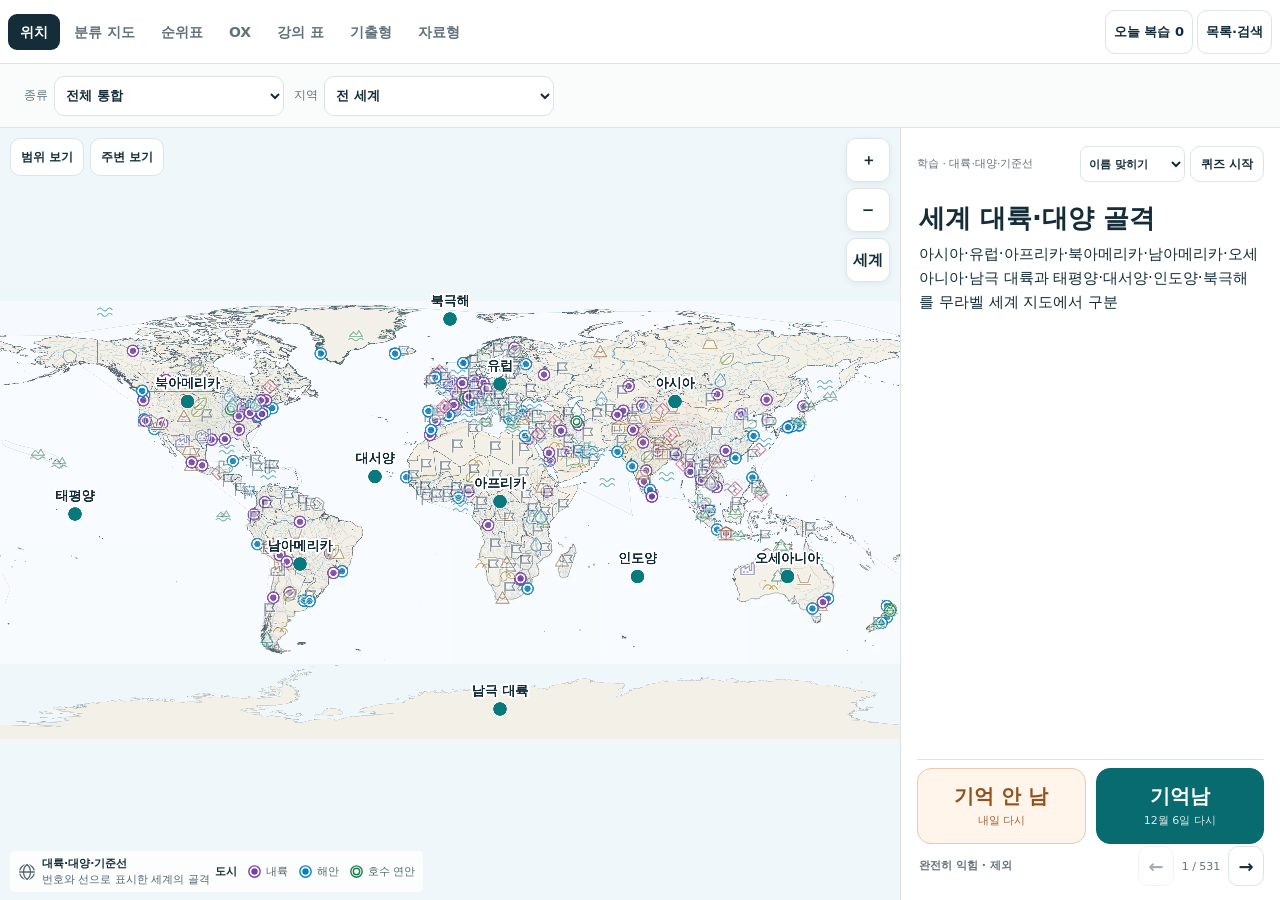
==== index.html @ 76f5ff8c "Go round every question once, and ask a miss again only once - New shared order (assets/site.js, WGO" ====
<!doctype html>
<html lang="ko">
<head><meta charset="utf-8"><meta name="viewport" content="width=device-width,initial-scale=1,viewport-fit=cover">
<title>세계지리 위치 학습</title>
<style>
:root{--ink:#142d39;--muted:#60727b;--line:#dce4e6;--accent:#086b70;--pale:#e6f2f0;--paper:#fff;--sea:#eff7fa;--warm:#a25015}
*{box-sizing:border-box}html,body{margin:0;width:100%;height:100%;overflow:hidden;color:var(--ink);background:var(--paper);font-family:system-ui,-apple-system,"Noto Sans KR",sans-serif;font-size:15px}button,select,input{font:inherit;color:inherit}button,select,input{border:1px solid var(--line);border-radius:10px;background:#fff}button{cursor:pointer;min-height:44px;padding:8px 12px;font-weight:700;touch-action:manipulation}button:hover{background:#f3f7f7}button:disabled{opacity:.4;cursor:default}button:focus-visible,select:focus-visible,input:focus-visible,summary:focus-visible{outline:3px solid #52b4c2;outline-offset:2px}[hidden]{display:none!important}.primary{background:var(--accent);border-color:var(--accent);color:#fff}.primary:hover{background:#05595d}.quiet{border:0;background:transparent}.muted{color:var(--muted)}.small{font-size:12px;line-height:1.5}.tag{display:inline-block;font-size:11px;padding:3px 7px;background:#eef3f5;border-radius:5px;color:var(--muted)}
#app{height:100%;height:100dvh;display:grid;grid-template-rows:auto auto minmax(160px,1fr) auto;padding-top:env(safe-area-inset-top)}
header{height:58px;display:flex;gap:8px;align-items:center;padding:6px 14px;border-bottom:1px solid var(--line)}header h1{font-size:17px;margin:0;flex:1;white-space:nowrap}header button{font-size:13px;padding:8px 10px}#reviewButton[aria-pressed=true]{background:var(--pale);border-color:var(--accent);color:var(--accent)}
.scope{display:grid;grid-template-columns:1fr 1fr;gap:8px;padding:9px 14px;background:#fafcfc;border-bottom:1px solid var(--line)}.scope label{display:flex;align-items:center;gap:7px;font-size:12px;color:var(--muted)}select{min-height:42px;min-width:0;width:100%;padding:7px;font-weight:650;background:#fff;color:var(--ink)}
#map{position:relative;overflow:hidden;touch-action:none;user-select:none;background:var(--sea)}#mapScene{position:absolute;width:3600px;height:1800px;transform-origin:0 0;will-change:transform}#baseMap{position:absolute;left:0;top:50px;width:3600px;height:1450px;pointer-events:none;-webkit-user-drag:none}#mapSVG{position:absolute;inset:0;overflow:visible;pointer-events:none;width:3600px;height:1800px}.geoStroke{vector-effect:non-scaling-stroke;stroke-linejoin:round;stroke-linecap:round}.mapLabel{font-weight:750;fill:var(--ink);paint-order:stroke;stroke:#fff;stroke-linejoin:round}.mapControls{position:absolute;right:10px;top:10px;display:flex;flex-direction:column;gap:6px}.mapControls button{width:44px;height:44px;padding:0;background:rgba(255,255,255,.95);box-shadow:0 2px 7px #142d3911}.mapTools{position:absolute;left:10px;top:10px;display:flex;gap:6px}.mapTools button{font-size:12px;min-height:38px;padding:6px 10px;background:rgba(255,255,255,.96)}#mapNote{position:absolute;left:10px;bottom:8px;right:64px;pointer-events:none;font-size:11px;line-height:1.4;color:#526570;background:#ffffffd9;padding:4px 7px;border-radius:5px;width:fit-content;max-width:calc(100% - 80px)}
#card{border-top:1px solid var(--line);background:white;padding:12px 16px calc(12px + env(safe-area-inset-bottom));max-height:45dvh;overflow-y:auto}#cardTop{display:flex;justify-content:space-between;align-items:center;gap:10px}#cardMeta{font-size:12px;color:var(--muted)}#recallButton{min-height:36px;font-size:12px;padding:5px 10px}#recallButton[aria-pressed=true]{background:var(--pale);border-color:var(--accent)}#itemName{font-size:23px;line-height:1.3;margin:6px 0;word-break:keep-all}#description{font-size:14px;line-height:1.6;margin:5px 0 10px;white-space:pre-line}#riverFacts,#keyFacts{display:grid;grid-template-columns:78px 1fr;gap:7px 10px;margin:8px 0 12px;font-size:13px;line-height:1.5}#riverFacts dt,#keyFacts dt{color:var(--accent);font-weight:750}#riverFacts dd,#keyFacts dd{margin:0}#detailBody{line-height:1.6;font-size:13px;white-space:pre-line}#details{margin:8px 0 10px;color:var(--muted);font-size:12px}summary{cursor:pointer;min-height:30px;display:list-item;padding:5px 0}#revealButton{width:100%;margin:8px 0}.cardActions{display:flex;gap:8px;margin-top:8px}.cardActions>button{flex:1;font-size:13px}#markAgain{color:var(--warm);background:#fff9f2;border-color:#f0d7be}#markLater{color:var(--accent);background:var(--pale);border-color:#badcd5}.masteryAction{display:block;width:100%;font-size:12px;min-height:38px;color:var(--muted)}#gradingHint{margin:6px 0 0;font-size:11px;line-height:1.5}.sequence{display:flex;align-items:center;gap:10px;margin-top:10px}.sequence button{min-width:72px}.sequence #position{flex:1;text-align:center;font-size:12px;color:var(--muted)}
#emptyCard p{font-size:14px;line-height:1.6;color:var(--muted)}#emptyCard h2{font-size:20px;margin:5px 0 8px}
#mapNote{display:flex;align-items:center;gap:7px;padding:6px 9px}#mapNote svg{flex:0 0 26px}#mapNote b{font-size:12px;color:var(--ink)}#quizTools{display:flex;align-items:center;justify-content:space-between;gap:6px;flex-wrap:wrap;margin:8px 0}#groupProgress{font-size:12px;color:var(--muted)}#quizTools label{display:flex;align-items:center;gap:5px;font-size:11px;color:var(--muted)}#quizOrder{font-size:12px;min-height:34px;width:auto;max-width:190px;padding:5px;border-radius:7px}
.backdrop{position:fixed;inset:0;background:#10273166;z-index:20}.drawer{position:fixed;z-index:21;inset:0 auto 0 0;width:min(420px,100%);display:flex;flex-direction:column;background:#fff;padding-top:env(safe-area-inset-top);padding-bottom:env(safe-area-inset-bottom);box-shadow:12px 0 48px #142d3926}.drawerHeader{height:62px;flex-shrink:0;display:flex;align-items:center;justify-content:space-between;padding:8px 16px;border-bottom:1px solid var(--line)}.drawerHeader h2{font-size:18px;margin:0}.drawerHeader button{padding:8px 12px}.drawerControls{padding:14px 16px 10px;border-bottom:1px solid var(--line)}.drawerControls input{min-height:44px;width:100%;padding:10px 12px;font-size:16px}.drawerControls .filterRow{display:flex;align-items:center;gap:8px;margin-top:9px}.filterRow label{font-size:12px;color:var(--muted);flex:1}.filterRow button{font-size:12px}.listInfo{font-size:12px;color:var(--muted);padding:8px 0 0}#itemList{overflow-y:auto;flex:1;padding:6px 8px;overscroll-behavior:contain}.listItem{display:flex;align-items:center;gap:10px;min-height:55px;width:100%;text-align:left;border:0;border-radius:8px;padding:10px;margin:1px 0;background:transparent}.listItem.current{background:var(--pale)}.listItem .itemText{flex:1}.listItem strong{display:block;font-size:14px}.listItem small{display:block;font-size:11px;color:var(--muted);font-weight:400;margin-top:3px}.statusDot{font-size:12px;min-width:36px;text-align:right;color:var(--accent)}.again .statusDot{color:var(--warm)}.drawerFooter{padding:10px 16px;border-top:1px solid var(--line);font-size:12px;color:var(--muted)}.drawerFooter button{width:100%;text-align:left;font-size:12px}.scrollBody{flex:1;overflow:auto;padding:16px;font-size:14px;line-height:1.65}.scrollBody h3{font-size:15px;margin:18px 0 6px}.scrollBody h3:first-child{margin-top:0}.scrollBody p{margin:6px 0 12px}.scrollBody button{font-size:13px}.switchLine{display:flex;gap:9px;align-items:center;margin:12px 0}.switchLine input{width:19px;height:19px}.buttonRow{display:flex;gap:8px;flex-wrap:wrap}#storageMessage{color:var(--warm);padding:9px 0}.catalogSection{margin-top:12px;border-top:1px solid var(--line);padding-top:8px}.catalogSection h4{font-size:12px;color:var(--muted);margin-bottom:4px}.catalogSection p{font-size:13px;white-space:pre-line}
.listRow{display:flex;align-items:center;gap:4px}.listRow>.listItem{flex:1;min-width:0;width:auto}.listItem .itemText{min-width:0;overflow-wrap:anywhere}.listRow .statusDot{white-space:nowrap;font-size:11px}.listRestore{flex-shrink:0;font-size:12px;padding:8px;color:var(--accent);background:var(--pale);border-color:#badcd5}
#toast{position:fixed;z-index:40;bottom:calc(16px + env(safe-area-inset-bottom));left:50%;transform:translateX(-50%);max-width:calc(100% - 24px);padding:10px 15px;background:var(--ink);color:#fff;border-radius:10px;font-size:13px;pointer-events:none;box-shadow:0 4px 24px #0002}#bootNotice{position:fixed;z-index:50;left:16px;right:16px;top:80px;padding:18px;max-width:540px;margin:auto;background:#fff;box-shadow:0 12px 50px #0003;border:1px solid var(--line);border-radius:14px;line-height:1.6;font-size:14px}
/* Keep recall controls in view while the explanation scrolls. */
#app{grid-template-rows:52px 52px minmax(0,1fr) clamp(260px,48dvh,370px)}
header{height:52px;padding:5px 12px;gap:6px}header h1{font-size:15px}header button{font-size:12px;padding:8px;white-space:nowrap}
.scope{padding:5px 12px;gap:10px}.scope label{white-space:nowrap;gap:6px}.scope select{min-height:40px;font-size:13px}
#card{min-height:0;max-height:none;overflow:hidden;padding:10px 12px calc(8px + env(safe-area-inset-bottom))}
#learningCard{display:grid;grid-template-rows:36px minmax(0,1fr) auto;gap:4px;height:100%;min-height:0}
#cardTop{min-width:0}#cardMeta{font-size:11px}#recallButton{min-height:36px;flex-shrink:0}
#studyContent{min-height:0;overflow-y:auto;overscroll-behavior:contain;scrollbar-width:thin;padding:0 2px 6px}
#studyContent:focus-visible{outline:2px solid #52b4c2;outline-offset:-2px;border-radius:6px}
#itemName{font-size:23px;line-height:1.3;margin:5px 0 6px}#description{font-size:14px;line-height:1.6;margin:0 0 7px}
#details{margin:5px 0}#details summary{min-height:28px;padding:4px 0}
#quizTools{margin:2px 0 5px;gap:4px}#quizOrder{min-height:30px;font-size:11px;max-width:165px}#groupProgress{font-size:11px}
#answerDock{border-top:1px solid var(--line);padding-top:8px;background:#fff}
#answerControls{height:76px;display:grid;min-width:0}
#revealButton{width:100%;height:76px;min-height:76px;margin:0;font-size:19px;border-radius:14px}
.cardActions{display:grid;grid-template-columns:1fr 1fr;gap:10px;height:76px;margin:0}
.cardActions>button{min-width:0;min-height:76px;padding:10px 8px;border-radius:14px;display:flex;flex-direction:column;justify-content:center;align-items:center;gap:6px;line-height:1.2}
.answerLabel{font-size:20px;font-weight:750;white-space:nowrap}.answerHint{font-size:11px;font-weight:500;opacity:.86;white-space:nowrap}
#markAgain{color:#92501f;background:#fff5eb;border-color:#e9c9a9}#markLater{color:#fff;background:#086b70;border-color:#086b70}
#markAgain:hover{background:#fcebd9}#markLater:hover{background:#075d62}
.cardFooter{display:flex;align-items:center;gap:8px;min-height:44px}
.masteryAction{width:auto;flex:1;min-width:0;min-height:40px;margin:0;padding:6px 2px;font-size:11px;line-height:1.3;text-align:left;color:var(--muted)}
.sequence{flex-shrink:0;gap:3px;margin:0}.sequence button{width:36px;min-width:36px;min-height:40px;padding:0;font-size:18px}.sequence #position{min-width:48px;font-size:11px;font-variant-numeric:tabular-nums}
#mapNote{padding:5px 7px;gap:5px}#mapNote svg{width:20px;height:20px;flex-basis:20px}#mapNote>span{font-size:0;line-height:1}#mapNote br{display:none}#mapNote b{font-size:11px}
#toast{bottom:calc(148px + env(safe-area-inset-bottom));font-size:12px}
@media(min-width:900px){
 #app{grid-template-columns:minmax(400px,1fr) 380px;grid-template-rows:64px 64px minmax(0,1fr)}
 header{grid-column:1/3;height:64px;padding:8px 24px}header h1{font-size:18px}header button{font-size:13px}
 .scope{grid-column:1/3;grid-template-columns:260px 260px;align-items:center;padding:10px 24px}
 #map{grid-column:1;grid-row:3}#card{grid-column:2;grid-row:3;border-top:0;border-left:1px solid var(--line);padding:18px 16px 12px}
 #itemName{font-size:26px;margin-top:10px}#description{font-size:15px}#studyContent{padding-top:6px}
 #toast{bottom:20px}#mapNote>span{font-size:11px;line-height:1.4}#mapNote br{display:block}
}
@media(max-height:580px) and (max-width:899px){
 #app{grid-template-rows:46px 46px minmax(0,1fr) clamp(238px,48dvh,280px)}
 header{height:46px}header button{min-height:40px}.scope{padding:3px 10px}.scope select{min-height:38px}
 #card{padding-top:7px;padding-bottom:calc(5px + env(safe-area-inset-bottom))}#learningCard{gap:2px}#answerDock{padding-top:6px}
}
@media(max-height:500px) and (min-width:600px) and (max-width:899px){
 #app{grid-template-columns:1fr 355px;grid-template-rows:44px 46px minmax(0,1fr)}
 header{grid-column:1/3;height:44px}.scope{grid-column:1/3;grid-template-columns:1fr 1fr}
 #map{grid-column:1;grid-row:3}#card{grid-column:2;grid-row:3;border-top:0;border-left:1px solid var(--line)}
}
@media(max-width:340px){
 header{padding:4px 8px;gap:4px}header h1{font-size:13px}header button{font-size:11px;padding:6px}
 .scope{padding-left:8px;padding-right:8px;gap:8px}.scope label{font-size:11px;gap:4px}.scope select{font-size:12px}
 #card{padding-left:10px;padding-right:10px}.answerLabel{font-size:19px}.cardFooter{gap:4px}.masteryAction{font-size:10px}
}
#baseMap{background:url("[data-uri]") center/100% 100% no-repeat}#baseMap img{min-width:0;min-height:0;opacity:0}#baseMap img[data-loaded="true"]{opacity:1}
#referenceNotice{display:flex;flex-direction:column;justify-content:center;gap:7px;padding:10px 12px;border-radius:12px;background:#f1f6f6;color:var(--muted)}#referenceNotice b{font-size:14px;color:var(--ink)}#referenceNotice span{font-size:11px;line-height:1.5}
.quizStartControls{display:flex;align-items:center;gap:5px;flex-shrink:0}#quizType{width:105px;min-height:36px;padding:4px;font-size:11px;border-radius:8px}#cardMeta{min-width:0;line-height:1.4}#cardTop{gap:5px}#map.placing{cursor:crosshair}#locationResult{padding:7px 9px;margin:4px 0 7px;border-radius:8px;background:#fff3e7;color:#8f4711;font-size:12px;line-height:1.5}@media(max-width:340px){#quizType{width:95px;font-size:10px}#recallButton{font-size:11px;padding:5px 7px}}
.emptyModeLabel{display:flex;align-items:center;gap:8px;margin-bottom:12px;font-size:12px;color:var(--muted)}#emptyQuizType{width:140px;min-height:36px;font-size:12px}
#locationResult[data-status=correct]{background:#e6f2f0;color:#075c56}#locationResult[data-status=wrong]{background:#fff0e9;color:#943c20}#locationResult[data-status=uncertain]{background:#fff6df;color:#765415}#locationNext{background:var(--accent);color:white;border-color:var(--accent)}#locationOverride{color:var(--muted);background:#f4f7f7}.locationHint{display:block;font-size:11px;line-height:1.4;margin-top:3px}
#mapNote.cityMapNote{flex-wrap:wrap}.cityLegend{display:flex;align-items:center;flex-wrap:wrap;gap:4px 9px}#mapNote .cityLegend b{font-size:11px}#mapNote .cityLegend span{display:inline-flex;align-items:center;gap:3px;font-size:11px;line-height:1.4;white-space:nowrap}#mapNote .cityLegend svg{width:17px;height:17px;flex:0 0 17px}
#comparisonLinks{display:flex;flex-wrap:wrap;gap:6px;margin:8px 0}
#comparisonLinks button{min-height:40px;padding:7px 10px;font-size:12px;color:var(--accent);background:var(--pale)}
#comparisonLinks button[aria-pressed=true]{color:white;background:var(--accent)}
#comparisonDetail{padding:10px;border-left:3px solid var(--accent);background:#f0f7f6;font-size:13px;line-height:1.6;white-space:pre-line;margin:8px 0}
#extentNote{font-size:12px;line-height:1.5;color:#607125;margin:6px 0}
@media(max-width:599px),(min-height:501px) and (max-width:899px){#app{grid-template-columns:minmax(0,1fr)}}header{min-width:0}header h1{min-width:0;overflow:hidden;text-overflow:ellipsis}.headerLink{flex-shrink:0;display:inline-flex;align-items:center;min-height:44px;padding:8px;border:1px solid #badcd5;border-radius:10px;background:var(--pale);color:var(--accent);font-size:12px;font-weight:700;text-decoration:none;white-space:nowrap}.headerLink:focus-visible{outline:3px solid #52b4c2;outline-offset:2px}@media(min-width:900px){.headerLink{font-size:13px;padding:8px 10px}}@media(max-width:340px){.headerLink{font-size:11px;padding:6px}}
#allReviewButton{margin:6px 0;width:100%;min-height:44px}#emptyAllReview{margin-top:8px;width:100%}
#mapNote .extentMapNote{font-size:11px;line-height:1.4}
</style><link rel="stylesheet" href="assets/site.css?v=20261029-order1"><script src="assets/site.js?v=20261029-order1"></script></head><body>
<div id="bootNotice" role="status"><b>지도를 준비하고 있어요.</b><br>이 안내가 계속 보이고 버튼이 반응하지 않으면 파일을 다운로드해 Chrome 또는 삼성 인터넷에서 열어 주세요.</div>
<div id="app">
 <header class="site-header"><h1 class="sr-only">세계지리 위치 학습</h1><nav class="site-nav" aria-label="연습 종류"><a href="index.html" aria-current="page">위치</a><a href="classify.html">분류 지도</a><a href="rankings.html">순위표</a><a href="facts.html">OX</a><a href="concepts.html">강의 표</a><a href="exam.html">기출형</a><a href="materials.html">자료형</a></nav><div class="site-tools"><button id="reviewButton" aria-pressed="false">오늘 복습 <span id="reviewCount">0</span></button><button id="listButton" aria-controls="listDrawer" aria-expanded="false">목록·검색</button></div></header>
 <div class="scope"><label for="topicSelect">종류<select id="topicSelect"></select></label><label for="regionSelect">지역<select id="regionSelect"></select></label></div>
 <main id="map" aria-label="확대하거나 이동할 수 있는 세계 지도"><div id="mapScene"><div id="baseMap" role="img" aria-label="국경과 주요 하천이 표시된 세계 백지도" style="display:grid;grid-template-columns:repeat(6,minmax(0,1fr));grid-template-rows:minmax(0,966fr) minmax(0,967fr) minmax(0,967fr)"><img src="assets/map-0-0.webp" width="1200" height="966" decoding="async" alt="" draggable="false" style="display:block;width:100%;height:100%"><img src="assets/map-0-1.webp" width="1200" height="966" decoding="async" alt="" draggable="false" style="display:block;width:100%;height:100%"><img src="assets/map-0-2.webp" width="1200" height="966" decoding="async" alt="" draggable="false" style="display:block;width:100%;height:100%"><img src="assets/map-0-3.webp" width="1200" height="966" decoding="async" alt="" draggable="false" style="display:block;width:100%;height:100%"><img src="assets/map-0-4.webp" width="1200" height="966" decoding="async" alt="" draggable="false" style="display:block;width:100%;height:100%"><img src="assets/map-0-5.webp" width="1200" height="966" decoding="async" alt="" draggable="false" style="display:block;width:100%;height:100%"><img src="assets/map-1-0.webp" width="1200" height="967" decoding="async" alt="" draggable="false" style="display:block;width:100%;height:100%"><img src="assets/map-1-1.webp" width="1200" height="967" decoding="async" alt="" draggable="false" style="display:block;width:100%;height:100%"><img src="assets/map-1-2.webp" width="1200" height="967" decoding="async" alt="" draggable="false" style="display:block;width:100%;height:100%"><img src="assets/map-1-3.webp" width="1200" height="967" decoding="async" alt="" draggable="false" style="display:block;width:100%;height:100%"><img src="assets/map-1-4.webp" width="1200" height="967" decoding="async" alt="" draggable="false" style="display:block;width:100%;height:100%"><img src="assets/map-1-5.webp" width="1200" height="967" decoding="async" alt="" draggable="false" style="display:block;width:100%;height:100%"><img src="assets/map-2-0.webp" width="1200" height="967" decoding="async" alt="" draggable="false" style="display:block;width:100%;height:100%"><img src="assets/map-2-1.webp" width="1200" height="967" decoding="async" alt="" draggable="false" style="display:block;width:100%;height:100%"><img src="assets/map-2-2.webp" width="1200" height="967" decoding="async" alt="" draggable="false" style="display:block;width:100%;height:100%"><img src="assets/map-2-3.webp" width="1200" height="967" decoding="async" alt="" draggable="false" style="display:block;width:100%;height:100%"><img src="assets/map-2-4.webp" width="1200" height="967" decoding="async" alt="" draggable="false" style="display:block;width:100%;height:100%"><img src="assets/map-2-5.webp" width="1200" height="967" decoding="async" alt="" draggable="false" style="display:block;width:100%;height:100%"></div><svg id="mapSVG" viewBox="0 0 3600 1800" aria-hidden="true"><g id="polarLayer"></g><g id="gridLayer"></g><g id="contextLayer"></g><g id="comparisonLayer"></g><g id="selectedLayer"></g><g id="labelLayer"></g><g id="guessLayer"></g></svg></div>
  <div class="mapTools"><button id="scopeFit" title="현재 학습 범위를 한눈에 보기">범위 보기</button><button id="focusFit" title="선택한 지명 주변 보기">주변 보기</button></div>
  <div class="mapControls"><button id="zoomIn" aria-label="지도 확대">＋</button><button id="zoomOut" aria-label="지도 축소">−</button><button id="worldFit" aria-label="세계 전체 보기">세계</button></div><div id="mapNote"></div>
 </main>
 <section id="card" aria-label="선택한 지명 학습">
  <div id="learningCard">
   <div id="cardTop"><span id="cardMeta"></span><div class="quizStartControls"><select id="quizType" aria-label="퀴즈 방식"><option value="name">이름 맞히기</option><option value="location">이름 → 위치</option></select><button id="recallButton" aria-pressed="false">퀴즈 시작</button></div></div>
   <div id="studyContent" tabindex="0" aria-label="지명 설명">
    <div id="quizTools" hidden><span id="groupProgress" aria-live="polite"></span><label for="quizOrder">순서<select id="quizOrder"><option value="nearby">대륙별 · 가까운 순</option><option value="random">전체 무작위</option></select></label></div>
    <div id="locationResult" role="status" hidden></div><h2 id="itemName"></h2><div id="description"></div><p id="extentNote" hidden></p><div id="comparisonLinks" aria-label="관련 지명 함께 보기" hidden></div><div id="comparisonDetail" hidden></div><dl id="riverFacts" hidden></dl><dl id="keyFacts" hidden></dl>
    <details id="details"><summary>추가 설명</summary><div id="detailBody"></div></details>
   </div>
   <div id="answerDock">
    <div id="answerControls">
     <div id="referenceNotice" hidden><b>대략적인 위치만 참고하세요</b><span>기후 비교용 지명으로, 기본 퀴즈·복습에는 나오지 않아요.</span></div>
     <button id="revealButton" class="primary" hidden>정답 보기</button>
     <div class="cardActions" id="answerButtons">
       <button id="markAgain"><span class="answerLabel">기억 안 남</span><span class="answerHint">내일 다시</span></button>
       <button id="markLater"><span class="answerLabel">기억남</span><span class="answerHint" id="markLaterHint"></span></button>
     </div>
     <div class="cardActions" id="locationAutoControls" hidden>
      <button id="locationOverride"><span class="answerLabel">판정 수정</span><span class="answerHint">직접 확인</span></button>
      <button id="locationNext"><span class="answerLabel">다음</span><span class="answerHint" id="locationNextHint"></span></button>
     </div>
    </div>
    <div class="cardFooter">
     <button id="markKnown" class="quiet masteryAction" title="이후 퀴즈·복습에서 제외합니다. 목록·검색에서 복구할 수 있어요.">완전히 익힘 · 제외</button>
     <div class="sequence"><button id="prevButton" aria-label="이전 지명">←</button><span id="position" aria-live="polite"></span><button id="nextButton" aria-label="다음 지명">→</button></div>
    </div>
   </div>
  </div>
  <div id="emptyCard" hidden><label class="emptyModeLabel">퀴즈 방식<select id="emptyQuizType" aria-label="퀴즈 방식"><option value="name">이름 맞히기</option><option value="location">이름 → 위치</option></select></label><h2 id="emptyTitle"></h2><p id="emptyText"></p><button id="emptyAction" class="primary"></button><button id="emptyAllReview">복습 대상 전체 퀴즈 · 날짜 무관</button></div>
 </section>
</div>
<div id="backdrop" class="backdrop" hidden></div>
<aside id="listDrawer" class="drawer" role="dialog" aria-modal="true" aria-labelledby="listTitle" hidden>
 <div class="drawerHeader"><h2 id="listTitle">학습 목록</h2><button id="closeList" aria-label="목록 닫기">닫기</button></div>
 <div class="drawerControls"><input id="searchInput" type="search" placeholder="모든 지도 항목에서 검색" aria-label="지명 검색" autocomplete="off"><div class="filterRow"><label for="statusFilter">표시<select id="statusFilter"><option value="all">전체</option><option value="known">제외한 항목</option><option value="new">아직 익히지 않은 항목</option><option value="again">복습 대상 전체</option><option value="scheduled">이후 복습 예정</option><option value="added">이번에 추가한 지명</option><option value="reference">기후 참고 지명</option></select></label><button id="shuffleButton">순서 섞기</button></div><button id="allReviewButton">복습 대상 전체 퀴즈 · 날짜 무관</button><div id="listInfo" class="listInfo"></div></div>
 <div id="itemList"></div><div class="drawerFooter"><div id="scopeProgress"></div><button id="settingsButton" class="quiet">표시 설정·기록·수록 범위</button></div>
</aside>
<aside id="settingsDrawer" class="drawer" role="dialog" aria-modal="true" aria-labelledby="settingsTitle" hidden>
 <div class="drawerHeader"><h2 id="settingsTitle">표시와 학습 기록</h2><button id="closeSettings">닫기</button></div>
 <div class="scrollBody">
  <h3>지도 표시</h3><label class="switchLine"><input id="contextToggle" type="checkbox" checked>주변 항목도 옅게 표시</label><label class="switchLine"><input id="gridToggle" type="checkbox">적도·회귀선·본초 자오선</label><label class="switchLine"><input id="supplementToggle" type="checkbox">기존 보충 항목도 포함</label><label class="switchLine"><input id="climateToggle" type="checkbox">기후 참고 지명도 학습·퀴즈·복습에 포함</label><p class="small muted">도시는 원, 국가는 깃발, 산업 지역은 공장, 문화·갈등 지역은 마름모로 표시합니다. 지도의 아래쪽에서 현재 기호의 뜻을 확인할 수 있습니다. 음영과 점선은 학습을 위한 대략적인 범위이며, 국경·분쟁 경계의 확정선이 아닙니다.</p>
  <h3>학습 기록</h3><p id="totalProgress"></p><div id="storageMessage" role="status" hidden></div><p id="migrationMessage" class="small muted" hidden>이전 묶음 항목의 익힘 기록은 내보내기에 보관합니다. 새로 나뉜 장소는 각각 확인하며, 이전에 ‘다시 보기’로 표시한 묶음은 해당 장소들의 복습으로 옮겼습니다.</p><p class="small muted">기존 익힘·복습 기록은 유지됩니다. ‘기억남’ 또는 ‘기억 안 남’을 누르면 다음 복습일이 생깁니다. ‘복습 대상 전체 퀴즈’는 완전히 제외한 항목을 빼고 예정일과 무관하게 연습합니다. 미리 풀어서 기억난 항목은 기존 예정일을 유지하며, 기억 안 난 항목은 내일로 바뀝니다. 복습 날짜는 기기의 날짜를 따릅니다. 기록은 이 브라우저에 저장됩니다. 기기나 파일을 바꿀 때는 기록 파일로 옮길 수 있습니다.</p><div class="buttonRow"><button id="exportButton">기록 내보내기</button><button id="importButton">기록 가져오기</button><input id="importInput" type="file" accept="application/json,.json" hidden></div>
  <h3>학습 방법</h3><p>종류에서 <b>전체 통합</b>을 고르면 도시·국가·강·산맥 등을 함께 학습합니다. <b>퀴즈 방식</b>에서 이름 맞히기·이름 → 위치·설명 → 위치를 고른 뒤 <b>퀴즈 시작</b>을 누릅니다. 이름 맞히기는 이름을 가리고 지도에 위치를 표시합니다. 위치 찍기는 이름 또는 설명을 보고 지도를 눌러 답합니다. 확대·이동한 뒤 점을 찍을 수 있고, 확인 전에는 다른 곳을 눌러 수정할 수 있습니다. <b>이 위치로 확인</b>을 누르면 주황색으로 찍은 점과 정답 위치·범위를 함께 보여 줍니다. 모르면 <b>모르겠어요 · 정답 보기</b>를 누르세요. 도시는 거리와 인접 도시, 국가는 실제 국경, 강은 경로, 산맥·사막·해역은 범위로 자동 판정합니다. 좁은 지형·국경 부근·분쟁 지역·대략적인 대표 위치만 있는 항목·확대가 부족한 답은 판정을 보류하고 기억 여부를 직접 고르게 합니다. 정답·오답 결과에서 <b>다음</b>을 누르면 각각 기억남·기억 안 남으로 복습 기록에 반영합니다. <b>판정 수정</b>으로 직접 고를 수도 있습니다. 정답 확인만으로는 기록되지 않습니다. 국가의 깃발은 대표 위치이고, 위치 퀴즈 결과에는 실제 범위를 함께 표시합니다. 세 퀴즈 방식은 같은 복습 기록을 사용합니다. 여러 대륙·대양·기준선을 함께 묻는 5개 묶음은 이름 맞히기에서만 연습합니다. 기본은 <b>대륙별 · 가까운 순</b>으로, 선택한 장소부터 같은 대륙의 가까운 항목을 이어 봅니다. 퀴즈의 순서 선택에서 <b>전체 무작위</b>로 바꿀 수 있습니다. 정답을 확인한 뒤 <b>기억남</b> 또는 <b>기억 안 남</b>을 누릅니다. 기억난 항목은 오늘 퀴즈·복습에서 빠지고, 처음에는 다음 날 다시 나옵니다. 예정된 날에도 기억나면 다음 간격을 3일·7일·14일·30일로 늘립니다. 30일 뒤 복습에서도 기억나면, 처음 응답을 포함해 6회 연속 성공한 항목을 자동으로 제외합니다. 같은 날 여러 번 확인하거나 예정일 전에 확인해도 단계는 올라가지 않습니다. 복습이 늦어지면 실제 응답한 날부터 다음 간격을 계산합니다. 기억 안 난 항목도 오늘 퀴즈·복습에서 빠지고 다음 날 다시 나옵니다. 연속 성공 단계는 초기화되어 다음 기억남부터 1일 간격으로 다시 시작합니다. <b>완전히 익힘</b>은 이후 퀴즈·복습에서 제외할 때만 사용하세요. 목록·검색에서는 제외한 항목도 검색할 수 있습니다. 검색 결과의 ‘복습 복구’를 누르면 오늘 복습으로 돌아옵니다. 표시 메뉴의 ‘제외한 항목’에서 모아 볼 수도 있습니다. 기후 비교용 지명은 ‘기후 참고 지명’에서 따로 볼 수 있습니다. 이름 암기까지 연습하려면 위의 ‘기후 참고 지명도 포함’을 켜세요.</p><p class="small muted">위쪽 지역 선택에서 한 대륙만 골라 학습·퀴즈할 수 있습니다. 북·중앙아메리카에는 멕시코와 카리브 지역을 포함합니다. 여러 대륙에 걸친 국가·해역은 학습 묶음 한 곳에 배치했고, 세계 규모의 지형·기준선은 별도로 모았습니다. 세부 범위는 서로 겹칠 수 있습니다.</p>
  <h3>수록 범위</h3><p id="coverageText"></p><p>강의 1·2권(P00–P11)의 위치 설명과 지역 비교를 바탕으로 보완했습니다. 도시 안 명소와 세부 지형 사례는 관련 국가·도시 설명에 함께 넣어 검색할 수 있습니다. 모든 사례명이 독립 퀴즈인 것은 아닙니다. 이름 없는 관측 지점에는 새 도시명을 붙이지 않았습니다.</p><p class="small muted">좌표와 바탕지도를 같은 위·경도에 맞췄습니다. 국가의 깃발은 국경 안쪽 대표 위치입니다. 주요 하천·호수·산맥·사막·해역은 Natural Earth 자료를 반영했으며, 세계지도 축척에 맞춰 단순화했습니다.</p>
  <p class="small"><a href="https://www.naturalearthdata.com/" target="_blank" rel="noopener noreferrer">지도 자료: Natural Earth</a></p><details id="lectureCatalog"><summary>개정 강의에서 추가한 지도 항목</summary><div id="lectureCatalogBody"></div></details><details id="documentCatalog"><summary>이전 위치 선행학습 목록</summary><div id="catalogBody"></div></details>
 </div>
</aside>
<div id="toast" role="status" hidden></div>
<script id="auditData" type="application/json">[{"id":"세계 좌표 골격::세계 대륙·대양 골격","name":"세계 대륙·대양 골격","section":"좌표 골격","subcat":"대륙·대양","memo":"아시아·유럽·아프리카·북아메리카·남아메리카·오세아니아·남극 대륙과 태평양·대서양·인도양·북극해를 무라벨 세계 지도에서 구분","why":"경·위도·반구·대륙을 직접 판정하는 평가원 문항","exam":"2017_6_18 / 2027_6_14","quick":"","geometry":{"type":"worldlabels","points":[["아시아",90,45],["유럽",20,52],["아프리카",20,5],["북아메리카",-105,45],["남아메리카",-60,-20],["오세아니아",135,-25],["남극 대륙",20,-55],["태평양",-150,0],["대서양",-30,15],["인도양",75,-25],["북극해",0,78]]},"source":"평가원 감사"},{"id":"세계 좌표 골격::적도·북회귀선·남회귀선","name":"적도·북회귀선·남회귀선","section":"좌표 골격","subcat":"위도 기준선","memo":"적도 0° / 북회귀선 23.5°N / 남회귀선 23.5°S; 통과하는 대륙과 남·북반구를 판정","why":"경·위도·반구·대륙을 직접 판정하는 평가원 문항","exam":"2018_수능_18 / 2026_6_12","quick":"","geometry":{"type":"latlines","lats":[0,23.5,-23.5]},"source":"평가원 감사"},{"id":"세계 좌표 골격::본초 자오선","name":"본초 자오선","section":"좌표 골격","subcat":"경도 기준선","memo":"경도 0°; 영국 그리니치·런던 부근을 지나며 동경(E)·서경(W)의 기준","why":"경·위도·반구·대륙을 직접 판정하는 평가원 문항","exam":"2016_6_4 / 2026_6_5","quick":"","geometry":{"type":"lonlines","lons":[0]},"source":"평가원 감사"},{"id":"세계 좌표 골격::남·북반구 계절·낮 길이","name":"남·북반구 계절·낮 길이","section":"좌표 골격","subcat":"반구 판정","memo":"북반구와 남반구의 1월·7월 계절은 반대; 같은 날짜에는 여름인 반구의 낮이 더 길고 고위도일수록 계절별 낮 길이 차가 큼","why":"경·위도·반구·대륙을 직접 판정하는 평가원 문항","exam":"2017_수능_7 / 2024_수능_19 / 2027_9_19","quick":"","geometry":{"type":"hemispheres"},"source":"평가원 감사"},{"id":"세계 좌표 골격::동경·서경과 동서 비교","name":"동경·서경과 동서 비교","section":"좌표 골격","subcat":"경도 판정","memo":"E/W를 먼저 읽고 0°에서의 각거리로 본초 자오선과의 최단 거리 및 동서 관계를 판정","why":"경·위도·반구·대륙을 직접 판정하는 평가원 문항","exam":"2026_6_5","quick":"","geometry":{"type":"lonlines","lons":[0],"eastwest":true},"source":"평가원 감사"},{"id":"도시·도시 단서::런던","name":"런던","section":"도시 103","subcat":"유럽","memo":"영국 남동부; 템스강·본초 자오선; 카나리 워프·타워 브리지","why":"도시 지도점·좌표·도시 식별 선지 판정","exam":"2014_수능_18 / 2016_6_4 / 2026_6_2","quick":"금융·세계 도시·템스강","geometry":{"type":"point","lon":-0.1278,"lat":51.5074,"kind":"city"},"source":"평가원 감사","country":"영국"},{"id":"도시·도시 단서::파리","name":"파리","section":"도시 103","subcat":"유럽","memo":"프랑스; 에펠탑·개선문·라 데팡스","why":"도시 지도점·좌표·도시 식별 선지 판정","exam":"2024_6_18 / 2027_6_11 / 2027_9_3","quick":"세계 도시·문화·관광","geometry":{"type":"point","lon":2.3522,"lat":48.8566,"kind":"city"},"source":"평가원 감사","country":"프랑스"},{"id":"도시·도시 단서::브뤼셀","name":"브뤼셀","section":"도시 103","subcat":"유럽","memo":"벨기에","why":"도시 지도점·좌표·도시 식별 선지 판정","exam":"2026_6_2","quick":"EU·국제 정치 중심","geometry":{"type":"point","lon":4.3517,"lat":50.8503,"kind":"city"},"source":"평가원 감사","country":"벨기에"},{"id":"도시·도시 단서::로테르담","name":"로테르담","section":"도시 103","subcat":"유럽","memo":"네덜란드; 라인강 하구의 항구 도시","why":"도시 지도점·좌표·도시 식별 선지 판정","exam":"2021_9_14 / 2024_9_10 / 2027_9_5","quick":"라인강 하구·유럽 최대급 항만","geometry":{"type":"point","lon":4.4777,"lat":51.9244,"kind":"city"},"source":"평가원 감사","country":"네덜란드"},{"id":"도시·도시 단서::함부르크","name":"함부르크","section":"도시 103","subcat":"유럽","memo":"독일 북부의 항구 도시","why":"도시 지도점·좌표·도시 식별 선지 판정","exam":"2024_9_10","quick":"엘베강 하구·북해 항만","geometry":{"type":"point","lon":9.9937,"lat":53.5511,"kind":"city"},"source":"평가원 감사","country":"독일"},{"id":"도시·도시 단서::바젤","name":"바젤","section":"도시 103","subcat":"유럽","memo":"스위스 북서부; 프랑스·독일 국경권","why":"도시 지도점·좌표·도시 식별 선지 판정","exam":"2014_수능_18","quick":"","geometry":{"type":"point","lon":7.5886,"lat":47.5596,"kind":"city"},"source":"평가원 감사","country":"스위스"},{"id":"도시·도시 단서::베를린","name":"베를린","section":"도시 103","subcat":"유럽","memo":"독일; 영화제 개최 도시","why":"도시 지도점·좌표·도시 식별 선지 판정","exam":"2016_9_12","quick":"독일 수도·통일 상징","geometry":{"type":"point","lon":13.405,"lat":52.52,"kind":"city"},"source":"평가원 감사","country":"독일"},{"id":"도시·도시 단서::망통","name":"망통","section":"도시 103","subcat":"유럽","memo":"프랑스 남동부; 레몬 축제 개최 도시","why":"도시 지도점·좌표·도시 식별 선지 판정","exam":"2016_9_12","quick":"","geometry":{"type":"point","lon":7.4975,"lat":43.7745,"kind":"city"},"source":"평가원 감사","country":"프랑스"},{"id":"도시·도시 단서::뮌헨","name":"뮌헨","section":"도시 103","subcat":"유럽","memo":"독일 남부; 옥토버페스트·첨단 산업 도시","why":"도시 지도점·좌표·도시 식별 선지 판정","exam":"2020_6_9 / 2027_9_5","quick":"자동차·첨단·남부 중심","geometry":{"type":"point","lon":11.582,"lat":48.1351,"kind":"city"},"source":"평가원 감사","country":"독일"},{"id":"도시·도시 단서::밀라노","name":"밀라노","section":"도시 103","subcat":"유럽","memo":"이탈리아 북부 롬바르디아; 패션 산업","why":"도시 지도점·좌표·도시 식별 선지 판정","exam":"2023_6_4","quick":"북부 공업·패션·금융","geometry":{"type":"point","lon":9.19,"lat":45.4642,"kind":"city"},"source":"평가원 감사","country":"이탈리아"},{"id":"도시·도시 단서::바르셀로나","name":"바르셀로나","section":"도시 103","subcat":"유럽","memo":"에스파냐 북동부 카탈루냐","why":"도시 지도점·좌표·도시 식별 선지 판정","exam":"2023_6_4 / 2025_9_3","quick":"카탈루냐 중심·공업·관광","geometry":{"type":"point","lon":2.1686,"lat":41.3874,"kind":"city"},"source":"평가원 감사","country":"에스파냐"},{"id":"도시·도시 단서::마드리드","name":"마드리드","section":"도시 103","subcat":"유럽","memo":"에스파냐; 바르셀로나와 구분","why":"도시 지도점·좌표·도시 식별 선지 판정","exam":"2023_6_4","quick":"에스파냐 수도","geometry":{"type":"point","lon":-3.7038,"lat":40.4168,"kind":"city"},"source":"평가원 감사","country":"에스파냐"},{"id":"도시·도시 단서::볼로냐","name":"볼로냐","section":"도시 103","subcat":"유럽","memo":"이탈리아 북부; 제3 이탈리아의 중심권","why":"도시 지도점·좌표·도시 식별 선지 판정","exam":"2022_6_6","quick":"","geometry":{"type":"point","lon":11.3426,"lat":44.4949,"kind":"city"},"source":"평가원 감사","country":"이탈리아"},{"id":"도시·도시 단서::베네치아","name":"베네치아","section":"도시 103","subcat":"유럽","memo":"이탈리아 북동부의 수상 도시","why":"도시 지도점·좌표·도시 식별 선지 판정","exam":"2025_6_9","quick":"석호·운하·관광","geometry":{"type":"point","lon":12.3155,"lat":45.4408,"kind":"city"},"source":"평가원 감사","country":"이탈리아"},{"id":"도시·도시 단서::글래스고","name":"글래스고","section":"도시 103","subcat":"유럽","memo":"영국 스코틀랜드 서부; 실리콘 글렌","why":"도시 지도점·좌표·도시 식별 선지 판정","exam":"2024_9_10 / 2026_수능_20","quick":"스코틀랜드","geometry":{"type":"point","lon":-4.2518,"lat":55.8642,"kind":"city"},"source":"평가원 감사","country":"영국"},{"id":"도시·도시 단서::에든버러","name":"에든버러","section":"도시 103","subcat":"유럽","memo":"영국 스코틀랜드 동부; 실리콘 글렌","why":"도시 지도점·좌표·도시 식별 선지 판정","exam":"2024_9_10 / 2026_수능_20","quick":"","geometry":{"type":"point","lon":-3.1883,"lat":55.9533,"kind":"city"},"source":"평가원 감사","country":"영국"},{"id":"도시·도시 단서::케임브리지","name":"케임브리지","section":"도시 103","subcat":"유럽","memo":"영국 런던 북동쪽; 케임브리지 사이언스 파크","why":"도시 지도점·좌표·도시 식별 선지 판정","exam":"2020_6_12 / 2023_수능_9","quick":"대학·첨단 연구 클러스터","geometry":{"type":"point","lon":0.1218,"lat":52.2053,"kind":"city"},"source":"평가원 감사","country":"영국"},{"id":"도시·도시 단서::리옹","name":"리옹","section":"도시 103","subcat":"유럽","memo":"프랑스 남동부; 유럽 산업 도시 지도 후보","why":"도시 지도점·좌표·도시 식별 선지 판정","exam":"2024_9_10","quick":"론강 교통·공업","geometry":{"type":"point","lon":4.8357,"lat":45.764,"kind":"city"},"source":"평가원 감사","country":"프랑스"},{"id":"도시·도시 단서::오울루","name":"오울루","section":"도시 103","subcat":"유럽","memo":"핀란드의 고위도 항구 도시; 첨단 산업 클러스터","why":"도시 지도점·좌표·도시 식별 선지 판정","exam":"2021_9_14 / 2027_6_20","quick":"북부 첨단 산업","geometry":{"type":"point","lon":25.4651,"lat":65.0121,"kind":"city"},"source":"평가원 감사","country":"핀란드"},{"id":"도시·도시 단서::뒤스부르크","name":"뒤스부르크","section":"도시 103","subcat":"유럽","memo":"독일 루르 공업 지역의 거점","why":"도시 지도점·좌표·도시 식별 선지 판정","exam":"2027_6_20","quick":"","geometry":{"type":"point","lon":6.7623,"lat":51.4344,"kind":"city"},"source":"평가원 감사","country":"독일"},{"id":"도시·도시 단서::에센","name":"에센","section":"도시 103","subcat":"유럽","memo":"독일 루르 공업 지역의 거점","why":"도시 지도점·좌표·도시 식별 선지 판정","exam":"2027_6_20","quick":"","geometry":{"type":"point","lon":7.0116,"lat":51.4556,"kind":"city"},"source":"평가원 감사","country":"독일"},{"id":"도시·도시 단서::상트페테르부르크","name":"상트페테르부르크","section":"도시 103","subcat":"유럽","memo":"러시아 북서부 고위도; 백야 축제","why":"도시 지도점·좌표·도시 식별 선지 판정","exam":"2015_6_2","quick":"발트해 관문·서부 항구","geometry":{"type":"point","lon":30.3351,"lat":59.9343,"kind":"city"},"source":"평가원 감사","country":"러시아"},{"id":"도시·도시 단서::로마","name":"로마","section":"도시 103","subcat":"유럽","memo":"이탈리아","why":"도시 지도점·좌표·도시 식별 선지 판정","exam":"2014_수능_10","quick":"고대 유산·이탈리아 수도","geometry":{"type":"point","lon":12.4964,"lat":41.9028,"kind":"city"},"source":"평가원 감사","country":"이탈리아"},{"id":"도시·도시 단서::모스크바","name":"모스크바","section":"도시 103","subcat":"유럽","memo":"러시아","why":"도시 지도점·좌표·도시 식별 선지 판정","exam":"2014_수능_10","quick":"러시아 정치·경제 중심","geometry":{"type":"point","lon":37.6173,"lat":55.7558,"kind":"city"},"source":"평가원 감사","country":"러시아"},{"id":"도시·도시 단서::뒤셀도르프","name":"뒤셀도르프","section":"도시 103","subcat":"유럽","memo":"독일","why":"도시 지도점·좌표·도시 식별 선지 판정","exam":"2014_수능_10","quick":"","geometry":{"type":"point","lon":6.7735,"lat":51.2277,"kind":"city"},"source":"평가원 감사","country":"독일"},{"id":"도시·도시 단서::아테네","name":"아테네","section":"도시 103","subcat":"유럽","memo":"그리스","why":"도시 지도점·좌표·도시 식별 선지 판정","exam":"2025_9_3","quick":"그리스 수도","geometry":{"type":"point","lon":23.7275,"lat":37.9838,"kind":"city"},"source":"평가원 감사","country":"그리스"},{"id":"도시·도시 단서::이스탄불","name":"이스탄불","section":"도시 103","subcat":"서남·중앙아시아","memo":"튀르키예 서부; 보스포루스 해협 양안","why":"도시 지도점·좌표·도시 식별 선지 판정","exam":"2023_수능_2 / 2026_수능_18","quick":"보스포루스·유럽/아시아 연결","geometry":{"type":"point","lon":28.9784,"lat":41.0082,"kind":"city"},"source":"평가원 감사","country":"튀르키예"},{"id":"도시·도시 단서::앙카라","name":"앙카라","section":"도시 103","subcat":"서남·중앙아시아","memo":"튀르키예 내륙의 수도; 아나톨리아 고원","why":"도시 지도점·좌표·도시 식별 선지 판정","exam":"2022_9_15 / 2025_9_12","quick":"아나톨리아 내륙·튀르키예 수도","geometry":{"type":"point","lon":32.8597,"lat":39.9334,"kind":"city"},"source":"평가원 감사","country":"튀르키예"},{"id":"도시·도시 단서::테헤란","name":"테헤란","section":"도시 103","subcat":"서남·중앙아시아","memo":"이란 북부; 엘부르즈산맥 남쪽 기슭","why":"도시 지도점·좌표·도시 식별 선지 판정","exam":"2025_9_12 / 2026_수능_18","quick":"이란 고원 북부·수도","geometry":{"type":"point","lon":51.389,"lat":35.6892,"kind":"city"},"source":"평가원 감사","country":"이란"},{"id":"도시·도시 단서::리야드","name":"리야드","section":"도시 103","subcat":"서남·중앙아시아","memo":"사우디아라비아 내륙; 네푸드 사막과 룹알할리 사막 사이","why":"도시 지도점·좌표·도시 식별 선지 판정","exam":"2022_9_15 / 2025_9_12","quick":"내륙 사막 도시·사우디 수도","geometry":{"type":"point","lon":46.6753,"lat":24.7136,"kind":"city"},"source":"평가원 감사","country":"사우디아라비아"},{"id":"도시·도시 단서::메카","name":"메카","section":"도시 103","subcat":"서남·중앙아시아","memo":"사우디아라비아 서부; 이슬람교 최대 성지","why":"도시 지도점·좌표·도시 식별 선지 판정","exam":"2022_수능_10 / 2027_9_13","quick":"이슬람 최대 성지","geometry":{"type":"point","lon":39.8579,"lat":21.3891,"kind":"city"},"source":"평가원 감사","country":"사우디아라비아"},{"id":"도시·도시 단서::메디나","name":"메디나","section":"도시 103","subcat":"서남·중앙아시아","memo":"사우디아라비아 서부; 메카와 함께 이슬람교 성지","why":"도시 지도점·좌표·도시 식별 선지 판정","exam":"2023_수능_2 / 2026_6_9","quick":"이슬람 성지·순례","geometry":{"type":"point","lon":39.5692,"lat":24.5247,"kind":"city"},"source":"평가원 감사","country":"사우디아라비아"},{"id":"도시·도시 단서::도하","name":"도하","section":"도시 103","subcat":"서남·중앙아시아","memo":"카타르의 수도·최대 도시","why":"도시 지도점·좌표·도시 식별 선지 판정","exam":"2026_수능_18","quick":"카타르 수도·LNG 천연가스","geometry":{"type":"point","lon":51.531,"lat":25.2854,"kind":"city"},"source":"평가원 감사","country":"카타르"},{"id":"도시·도시 단서::아부다비","name":"아부다비","section":"도시 103","subcat":"서남·중앙아시아","memo":"아랍 에미리트의 수도","why":"도시 지도점·좌표·도시 식별 선지 판정","exam":"2021_6_16 / 2022_9_6","quick":"UAE 수도·석유 자본","geometry":{"type":"point","lon":54.3773,"lat":24.4539,"kind":"city"},"source":"평가원 감사","country":"아랍 에미리트"},{"id":"도시·도시 단서::두바이","name":"두바이","section":"도시 103","subcat":"서남·중앙아시아","memo":"아랍 에미리트","why":"도시 지도점·좌표·도시 식별 선지 판정","exam":"2021_6_16 / 2022_수능_8","quick":"중계무역·관광·금융 허브","geometry":{"type":"point","lon":55.2708,"lat":25.2048,"kind":"city"},"source":"평가원 감사","country":"아랍 에미리트"},{"id":"도시·도시 단서::아스타나","name":"아스타나","section":"도시 103","subcat":"서남·중앙아시아","memo":"카자흐스탄의 수도","why":"도시 지도점·좌표·도시 식별 선지 판정","exam":"2022_9_6","quick":"계획 수도·카자흐스탄 북부","geometry":{"type":"point","lon":71.4491,"lat":51.1694,"kind":"city"},"source":"평가원 감사","country":"카자흐스탄"},{"id":"도시·도시 단서::예루살렘","name":"예루살렘","section":"도시 103","subcat":"서남·중앙아시아","memo":"이스라엘; 종교 문항의 수도·성지 단서","why":"도시 지도점·좌표·도시 식별 선지 판정","exam":"2016_수능_4","quick":"유대교·기독교·이슬람 성지","geometry":{"type":"point","lon":35.2137,"lat":31.7683,"kind":"city"},"source":"평가원 감사","country":"이스라엘"},{"id":"도시·도시 단서::뉴델리","name":"뉴델리","section":"도시 103","subcat":"남부 아시아","memo":"인도 북부의 수도","why":"도시 지도점·좌표·도시 식별 선지 판정","exam":"2018_6_3","quick":"인도 수도·북부 정치 중심","geometry":{"type":"point","lon":77.209,"lat":28.6139,"kind":"city"},"source":"평가원 감사","country":"인도"},{"id":"도시·도시 단서::뭄바이","name":"뭄바이","section":"도시 103","subcat":"남부 아시아","memo":"인도 서부; 영화 산업","why":"도시 지도점·좌표·도시 식별 선지 판정","exam":"2014_9_18","quick":"인도 최대 경제·영화 산업","geometry":{"type":"point","lon":72.8777,"lat":19.076,"kind":"city"},"source":"평가원 감사","country":"인도"},{"id":"도시·도시 단서::벵갈루루","name":"벵갈루루","section":"도시 103","subcat":"남부 아시아","memo":"인도 남부 내륙; 첨단 산업","why":"도시 지도점·좌표·도시 식별 선지 판정","exam":"2022_수능_14 / 2025_6_14","quick":"데칸 고원·IT 산업","geometry":{"type":"point","lon":77.5946,"lat":12.9716,"kind":"city"},"source":"평가원 감사","country":"인도"},{"id":"도시·도시 단서::하이데라바드","name":"하이데라바드","section":"도시 103","subcat":"남부 아시아","memo":"인도 중남부 내륙; 첨단 산업","why":"도시 지도점·좌표·도시 식별 선지 판정","exam":"2022_수능_14 / 2025_6_14","quick":"","geometry":{"type":"point","lon":78.4867,"lat":17.385,"kind":"city"},"source":"평가원 감사","country":"인도"},{"id":"도시·도시 단서::콜카타","name":"콜카타","section":"도시 103","subcat":"남부 아시아","memo":"인도 동부","why":"도시 지도점·좌표·도시 식별 선지 판정","exam":"2026_수능_19","quick":"갠지스 하류·옛 식민 항구","geometry":{"type":"point","lon":88.3639,"lat":22.5726,"kind":"city"},"source":"평가원 감사","country":"인도"},{"id":"도시·도시 단서::다카","name":"다카","section":"도시 103","subcat":"남부 아시아","memo":"방글라데시","why":"도시 지도점·좌표·도시 식별 선지 판정","exam":"2024_수능_20","quick":"삼각주·초고밀 인구","geometry":{"type":"point","lon":90.4125,"lat":23.8103,"kind":"city"},"source":"평가원 감사","country":"방글라데시"},{"id":"도시·도시 단서::도쿄","name":"도쿄","section":"도시 103","subcat":"동·동남아시아","memo":"일본; 북반구·동경권 도시","why":"도시 지도점·좌표·도시 식별 선지 판정","exam":"2018_9_4 / 2025_9_3","quick":"수도권 거대 도시·세계 도시","geometry":{"type":"point","lon":139.6503,"lat":35.6762,"kind":"city"},"source":"평가원 감사","country":"일본"},{"id":"도시·도시 단서::베이징","name":"베이징","section":"도시 103","subcat":"동·동남아시아","memo":"중국","why":"도시 지도점·좌표·도시 식별 선지 판정","exam":"2014_수능_10 / 2025_9_3","quick":"정치 중심·중국 수도","geometry":{"type":"point","lon":116.4074,"lat":39.9042,"kind":"city"},"source":"평가원 감사","country":"중국"},{"id":"도시·도시 단서::서울","name":"서울","section":"도시 103","subcat":"동·동남아시아","memo":"대한민국","why":"도시 지도점·좌표·도시 식별 선지 판정","exam":"2014_수능_10 / 2025_9_3","quick":"수도권 집중·정치·경제","geometry":{"type":"point","lon":126.978,"lat":37.5665,"kind":"city"},"source":"평가원 감사","country":"대한민국"},{"id":"도시·도시 단서::오사카","name":"오사카","section":"도시 103","subcat":"동·동남아시아","memo":"일본","why":"도시 지도점·좌표·도시 식별 선지 판정","exam":"2014_수능_10","quick":"간사이 상공업·항만","geometry":{"type":"point","lon":135.5023,"lat":34.6937,"kind":"city"},"source":"평가원 감사","country":"일본"},{"id":"도시·도시 단서::울란바토르","name":"울란바토르","section":"도시 103","subcat":"동·동남아시아","memo":"몽골; 나담 축제 개최 도시","why":"도시 지도점·좌표·도시 식별 선지 판정","exam":"2020_6_9","quick":"몽골 수도·초원 유목","geometry":{"type":"point","lon":106.9057,"lat":47.8864,"kind":"city"},"source":"평가원 감사","country":"몽골"},{"id":"도시·도시 단서::네피도","name":"네피도","section":"도시 103","subcat":"동·동남아시아","memo":"미얀마의 수도","why":"도시 지도점·좌표·도시 식별 선지 판정","exam":"2022_수능_6 / 2026_수능_6","quick":"계획 수도·내륙 행정","geometry":{"type":"point","lon":96.0785,"lat":19.7633,"kind":"city"},"source":"평가원 감사","country":"미얀마"},{"id":"도시·도시 단서::양곤","name":"양곤","section":"도시 103","subcat":"동·동남아시아","memo":"미얀마 남부; 이라와디강 하류권","why":"도시 지도점·좌표·도시 식별 선지 판정","exam":"2026_수능_6","quick":"옛 수도·이라와디 하구 항구","geometry":{"type":"point","lon":96.1735,"lat":16.8409,"kind":"city"},"source":"평가원 감사","country":"미얀마"},{"id":"도시·도시 단서::방콕","name":"방콕","section":"도시 103","subcat":"동·동남아시아","memo":"타이 중부; 짜오프라야강 하류","why":"도시 지도점·좌표·도시 식별 선지 판정","exam":"2025_수능_5 / 2026_수능_6","quick":"차오프라야강 하류·수도","geometry":{"type":"point","lon":100.5018,"lat":13.7563,"kind":"city"},"source":"평가원 감사","country":"타이"},{"id":"도시·도시 단서::하노이","name":"하노이","section":"도시 103","subcat":"동·동남아시아","memo":"베트남 북부의 수도","why":"도시 지도점·좌표·도시 식별 선지 판정","exam":"2023_9_9 / 2026_수능_6","quick":"북부 정치 중심·홍강 삼각주","geometry":{"type":"point","lon":105.8342,"lat":21.0278,"kind":"city"},"source":"평가원 감사","country":"베트남"},{"id":"도시·도시 단서::호찌민","name":"호찌민","section":"도시 103","subcat":"동·동남아시아","memo":"베트남 남부; 메콩강 하구 삼각주 부근","why":"도시 지도점·좌표·도시 식별 선지 판정","exam":"2026_수능_6 / 2027_9_14","quick":"남부 경제 중심·메콩권","geometry":{"type":"point","lon":106.6297,"lat":10.8231,"kind":"city"},"source":"평가원 감사","country":"베트남"},{"id":"도시·도시 단서::비엔티안","name":"비엔티안","section":"도시 103","subcat":"동·동남아시아","memo":"라오스의 수위 도시; 타이 국경의 메콩강 연안","why":"도시 지도점·좌표·도시 식별 선지 판정","exam":"2027_9_14","quick":"메콩강 연안·라오스 수도","geometry":{"type":"point","lon":102.6331,"lat":17.9757,"kind":"city"},"source":"평가원 감사","country":"라오스"},{"id":"도시·도시 단서::프놈펜","name":"프놈펜","section":"도시 103","subcat":"동·동남아시아","memo":"캄보디아의 수위 도시; 메콩강 유역","why":"도시 지도점·좌표·도시 식별 선지 판정","exam":"2027_9_14","quick":"메콩·톤레사프 합류부","geometry":{"type":"point","lon":104.9282,"lat":11.5564,"kind":"city"},"source":"평가원 감사","country":"캄보디아"},{"id":"도시·도시 단서::쿠알라룸푸르","name":"쿠알라룸푸르","section":"도시 103","subcat":"동·동남아시아","memo":"말레이시아","why":"도시 지도점·좌표·도시 식별 선지 판정","exam":"2022_수능_6 / 2025_수능_5","quick":"말레이시아 경제 중심","geometry":{"type":"point","lon":101.6869,"lat":3.139,"kind":"city"},"source":"평가원 감사","country":"말레이시아"},{"id":"도시·도시 단서::자카르타","name":"자카르타","section":"도시 103","subcat":"동·동남아시아","memo":"인도네시아 자와섬","why":"도시 지도점·좌표·도시 식별 선지 판정","exam":"2019_9_7","quick":"자와섬·과밀·수도권 집중","geometry":{"type":"point","lon":106.8456,"lat":-6.2088,"kind":"city"},"source":"평가원 감사","country":"인도네시아"},{"id":"도시·도시 단서::마닐라","name":"마닐라","section":"도시 103","subcat":"동·동남아시아","memo":"필리핀 루손섬","why":"도시 지도점·좌표·도시 식별 선지 판정","exam":"2018_9_4 / 2022_수능_6","quick":"루손섬·수도권 과밀","geometry":{"type":"point","lon":120.9842,"lat":14.5995,"kind":"city"},"source":"평가원 감사","country":"필리핀"},{"id":"도시·도시 단서::싱가포르","name":"싱가포르","section":"도시 103","subcat":"동·동남아시아","memo":"적도 부근의 도시 국가","why":"도시 지도점·좌표·도시 식별 선지 판정","exam":"2014_6_1 / 2018_6_3","quick":"말라카 해협 관문·중계무역","geometry":{"type":"point","lon":103.8198,"lat":1.3521,"kind":"city"},"source":"평가원 감사","country":"싱가포르"},{"id":"도시·도시 단서::카이로","name":"카이로","section":"도시 103","subcat":"아프리카","memo":"이집트; 나일강 하류","why":"도시 지도점·좌표·도시 식별 선지 판정","exam":"2022_9_6","quick":"나일강 삼각주 입구·거대 도시","geometry":{"type":"point","lon":31.2357,"lat":30.0444,"kind":"city"},"source":"평가원 감사","country":"이집트"},{"id":"도시·도시 단서::아디스아바바","name":"아디스아바바","section":"도시 103","subcat":"아프리카","memo":"에티오피아 아비시니아 고원의 수도","why":"도시 지도점·좌표·도시 식별 선지 판정","exam":"2025_6_19 / 2026_6_19","quick":"에티오피아 고원·고산 수도","geometry":{"type":"point","lon":38.74,"lat":9.03,"kind":"city"},"source":"평가원 감사","country":"에티오피아"},{"id":"도시·도시 단서::라고스","name":"라고스","section":"도시 103","subcat":"아프리카","memo":"나이지리아 기니만 연안의 옛 수도","why":"도시 지도점·좌표·도시 식별 선지 판정","exam":"2025_6_19 / 2026_6_19","quick":"나이지리아 최대 경제 도시","geometry":{"type":"point","lon":3.3792,"lat":6.5244,"kind":"city"},"source":"평가원 감사","country":"나이지리아"},{"id":"도시·도시 단서::아부자","name":"아부자","section":"도시 103","subcat":"아프리카","memo":"나이지리아 내륙의 수도","why":"도시 지도점·좌표·도시 식별 선지 판정","exam":"2023_6_14 / 2025_6_19","quick":"계획 수도·중부 내륙","geometry":{"type":"point","lon":7.3986,"lat":9.0765,"kind":"city"},"source":"평가원 감사","country":"나이지리아"},{"id":"도시·도시 단서::나이로비","name":"나이로비","section":"도시 103","subcat":"아프리카","memo":"케냐의 수도","why":"도시 지도점·좌표·도시 식별 선지 판정","exam":"2026_6_19 / 2027_9_18","quick":"동아프리카 교통·서비스 중심","geometry":{"type":"point","lon":36.8219,"lat":-1.2921,"kind":"city"},"source":"평가원 감사","country":"케냐"},{"id":"도시·도시 단서::킨샤사","name":"킨샤사","section":"도시 103","subcat":"아프리카","memo":"콩고 민주 공화국의 수도","why":"도시 지도점·좌표·도시 식별 선지 판정","exam":"2027_9_18","quick":"콩고강 연안·거대 도시","geometry":{"type":"point","lon":15.2663,"lat":-4.4419,"kind":"city"},"source":"평가원 감사","country":"콩고 민주 공화국"},{"id":"도시·도시 단서::요하네스버그","name":"요하네스버그","section":"도시 103","subcat":"아프리카","memo":"남아프리카 공화국 내륙","why":"도시 지도점·좌표·도시 식별 선지 판정","exam":"2021_수능_18","quick":"금광 기반 경제·공업","geometry":{"type":"point","lon":28.0473,"lat":-26.2041,"kind":"city"},"source":"평가원 감사","country":"남아프리카 공화국"},{"id":"도시·도시 단서::프리토리아","name":"프리토리아","section":"도시 103","subcat":"아프리카","memo":"남아프리카 공화국 내륙","why":"도시 지도점·좌표·도시 식별 선지 판정","exam":"2023_6_14","quick":"행정 수도","geometry":{"type":"point","lon":28.2293,"lat":-25.7479,"kind":"city"},"source":"평가원 감사","country":"남아프리카 공화국"},{"id":"도시·도시 단서::케이프타운","name":"케이프타운","section":"도시 103","subcat":"아프리카","memo":"남아프리카 공화국 남서부 연안","why":"도시 지도점·좌표·도시 식별 선지 판정","exam":"2014_9_18","quick":"입법 수도·케이프 항로","geometry":{"type":"point","lon":18.4241,"lat":-33.9249,"kind":"city"},"source":"평가원 감사","country":"남아프리카 공화국"},{"id":"도시·도시 단서::더반","name":"더반","section":"도시 103","subcat":"아프리카","memo":"남아프리카 공화국 동부 연안","why":"도시 지도점·좌표·도시 식별 선지 판정","exam":"2014_9_18","quick":"인도양 항만·공업","geometry":{"type":"point","lon":31.0218,"lat":-29.8587,"kind":"city"},"source":"평가원 감사","country":"남아프리카 공화국"},{"id":"도시·도시 단서::시애틀","name":"시애틀","section":"도시 103","subcat":"북아메리카","memo":"미국 태평양 연안 북서부","why":"도시 지도점·좌표·도시 식별 선지 판정","exam":"2022_6_20 / 2024_9_17","quick":"IT·항공·태평양 항만","geometry":{"type":"point","lon":-122.3321,"lat":47.6062,"kind":"city"},"source":"평가원 감사","country":"미국"},{"id":"도시·도시 단서::샌프란시스코","name":"샌프란시스코","section":"도시 103","subcat":"북아메리카","memo":"미국 캘리포니아 북부 태평양 연안; 실리콘 밸리권","why":"도시 지도점·좌표·도시 식별 선지 판정","exam":"2022_6_20 / 2026_수능_15","quick":"베이 지역·첨단 산업 관문","geometry":{"type":"point","lon":-122.4194,"lat":37.7749,"kind":"city"},"source":"평가원 감사","country":"미국"},{"id":"도시·도시 단서::로스앤젤레스","name":"로스앤젤레스","section":"도시 103","subcat":"북아메리카","memo":"미국 캘리포니아 남부 태평양 연안; 할리우드","why":"도시 지도점·좌표·도시 식별 선지 판정","exam":"2022_6_20 / 2026_수능_15","quick":"","geometry":{"type":"point","lon":-118.2437,"lat":34.0522,"kind":"city"},"source":"평가원 감사","country":"미국"},{"id":"도시·도시 단서::포틀랜드","name":"포틀랜드","section":"도시 103","subcat":"북아메리카","memo":"미국 태평양 연안 북서부","why":"도시 지도점·좌표·도시 식별 선지 판정","exam":"2024_9_17","quick":"","geometry":{"type":"point","lon":-122.6784,"lat":45.5152,"kind":"city"},"source":"평가원 감사","country":"미국"},{"id":"도시·도시 단서::라스베이거스","name":"라스베이거스","section":"도시 103","subcat":"북아메리카","memo":"미국 남서부 내륙; 데스밸리 동쪽권","why":"도시 지도점·좌표·도시 식별 선지 판정","exam":"2027_6_2","quick":"","geometry":{"type":"point","lon":-115.1398,"lat":36.1699,"kind":"city"},"source":"평가원 감사","country":"미국"},{"id":"도시·도시 단서::휴스턴","name":"휴스턴","section":"도시 103","subcat":"북아메리카","memo":"미국 텍사스의 멕시코만 연안권","why":"도시 지도점·좌표·도시 식별 선지 판정","exam":"2026_수능_15 / 2027_9_16","quick":"석유화학·우주 산업","geometry":{"type":"point","lon":-95.3698,"lat":29.7604,"kind":"city"},"source":"평가원 감사","country":"미국"},{"id":"도시·도시 단서::뉴올리언스","name":"뉴올리언스","section":"도시 103","subcat":"북아메리카","memo":"미국 미시시피강 하구권","why":"도시 지도점·좌표·도시 식별 선지 판정","exam":"2023_9_13 / 2027_9_16","quick":"","geometry":{"type":"point","lon":-90.0715,"lat":29.9511,"kind":"city"},"source":"평가원 감사","country":"미국"},{"id":"도시·도시 단서::시카고","name":"시카고","section":"도시 103","subcat":"북아메리카","memo":"미국 미시간호 연안; 오대호–미시시피강 수운","why":"도시 지도점·좌표·도시 식별 선지 판정","exam":"2023_9_13 / 2026_수능_15","quick":"오대호·철도·공업·곡물","geometry":{"type":"point","lon":-87.6298,"lat":41.8781,"kind":"city"},"source":"평가원 감사","country":"미국"},{"id":"도시·도시 단서::디트로이트","name":"디트로이트","section":"도시 103","subcat":"북아메리카","memo":"미국 오대호권; 러스트 벨트","why":"도시 지도점·좌표·도시 식별 선지 판정","exam":"2021_6_18 / 2026_9_16","quick":"자동차 공업의 상징","geometry":{"type":"point","lon":-83.0458,"lat":42.3314,"kind":"city"},"source":"평가원 감사","country":"미국"},{"id":"도시·도시 단서::토론토","name":"토론토","section":"도시 103","subcat":"북아메리카","memo":"캐나다 오대호권","why":"도시 지도점·좌표·도시 식별 선지 판정","exam":"2027_9_16","quick":"캐나다 최대 경제 도시","geometry":{"type":"point","lon":-79.3832,"lat":43.6532,"kind":"city"},"source":"평가원 감사","country":"캐나다"},{"id":"도시·도시 단서::보스턴","name":"보스턴","section":"도시 103","subcat":"북아메리카","memo":"미국 북동부 대서양 연안","why":"도시 지도점·좌표·도시 식별 선지 판정","exam":"2023_9_13 / 2026_수능_15","quick":"대학·바이오·첨단 연구","geometry":{"type":"point","lon":-71.0589,"lat":42.3601,"kind":"city"},"source":"평가원 감사","country":"미국"},{"id":"도시·도시 단서::뉴욕","name":"뉴욕","section":"도시 103","subcat":"북아메리카","memo":"미국 북동부; 맨해튼·월스트리트·타임스 스퀘어","why":"도시 지도점·좌표·도시 식별 선지 판정","exam":"2020_수능_8 / 2023_9_13 / 2027_6_11","quick":"세계 도시·금융·UN","geometry":{"type":"point","lon":-74.006,"lat":40.7128,"kind":"city"},"source":"평가원 감사","country":"미국"},{"id":"도시·도시 단서::워싱턴 D.C.","name":"워싱턴 D.C.","section":"도시 103","subcat":"북아메리카","memo":"미국 북동부 대서양 연안권","why":"도시 지도점·좌표·도시 식별 선지 판정","exam":"2023_9_13","quick":"미국 정치·행정 수도","geometry":{"type":"point","lon":-77.0369,"lat":38.9072,"kind":"city"},"source":"평가원 감사","country":"미국"},{"id":"도시·도시 단서::볼티모어","name":"볼티모어","section":"도시 103","subcat":"북아메리카","memo":"미국 북동부 대서양 연안","why":"도시 지도점·좌표·도시 식별 선지 판정","exam":"2024_9_17","quick":"","geometry":{"type":"point","lon":-76.6122,"lat":39.2904,"kind":"city"},"source":"평가원 감사","country":"미국"},{"id":"도시·도시 단서::애틀랜타","name":"애틀랜타","section":"도시 103","subcat":"북아메리카","memo":"미국 남동부 내륙","why":"도시 지도점·좌표·도시 식별 선지 판정","exam":"2024_9_17 / 2025_9_3","quick":"","geometry":{"type":"point","lon":-84.388,"lat":33.749,"kind":"city"},"source":"평가원 감사","country":"미국"},{"id":"도시·도시 단서::신시내티","name":"신시내티","section":"도시 103","subcat":"북아메리카","memo":"미국 중동부 내륙","why":"도시 지도점·좌표·도시 식별 선지 판정","exam":"2014_수능_10","quick":"","geometry":{"type":"point","lon":-84.512,"lat":39.1031,"kind":"city"},"source":"평가원 감사","country":"미국"},{"id":"도시·도시 단서::몬트리올","name":"몬트리올","section":"도시 103","subcat":"북아메리카","memo":"캐나다 퀘벡주; 환경 협약 체결 도시","why":"도시 지도점·좌표·도시 식별 선지 판정","exam":"2027_9_3","quick":"프랑스어권·세인트로렌스","geometry":{"type":"point","lon":-73.5673,"lat":45.5017,"kind":"city"},"source":"평가원 감사","country":"캐나다"},{"id":"도시·도시 단서::멕시코시티","name":"멕시코시티","section":"도시 103","subcat":"라틴 아메리카","memo":"멕시코 내륙 고지대","why":"도시 지도점·좌표·도시 식별 선지 판정","exam":"2022_수능_15 / 2023_9_18","quick":"멕시코 고원·과밀 대도시","geometry":{"type":"point","lon":-99.1332,"lat":19.4326,"kind":"city"},"source":"평가원 감사","country":"멕시코"},{"id":"도시·도시 단서::보고타","name":"보고타","section":"도시 103","subcat":"라틴 아메리카","memo":"콜롬비아의 안데스 고지 수도","why":"도시 지도점·좌표·도시 식별 선지 판정","exam":"2023_6_14","quick":"안데스 고원·고산 수도","geometry":{"type":"point","lon":-74.0721,"lat":4.711,"kind":"city"},"source":"평가원 감사","country":"콜롬비아"},{"id":"도시·도시 단서::키토","name":"키토","section":"도시 103","subcat":"라틴 아메리카","memo":"에콰도르의 적도 부근 고지 수도","why":"도시 지도점·좌표·도시 식별 선지 판정","exam":"2018_6_3","quick":"적도 부근 안데스 고산","geometry":{"type":"point","lon":-78.4678,"lat":-0.1807,"kind":"city"},"source":"평가원 감사","country":"에콰도르"},{"id":"도시·도시 단서::리마","name":"리마","section":"도시 103","subcat":"라틴 아메리카","memo":"페루 태평양 연안","why":"도시 지도점·좌표·도시 식별 선지 판정","exam":"2016_수능_6","quick":"해안 사막·페루 수도","geometry":{"type":"point","lon":-77.0428,"lat":-12.0464,"kind":"city"},"source":"평가원 감사","country":"페루"},{"id":"도시·도시 단서::쿠스코","name":"쿠스코","section":"도시 103","subcat":"라틴 아메리카","memo":"페루 안데스 내륙; 잉카 제국의 수도","why":"도시 지도점·좌표·도시 식별 선지 판정","exam":"2016_수능_6 / 2027_6_13","quick":"안데스 고산·잉카 중심","geometry":{"type":"point","lon":-71.96746,"lat":-13.53195,"kind":"city"},"source":"평가원 감사","country":"페루"},{"id":"도시·도시 단서::라파스","name":"라파스","section":"도시 103","subcat":"라틴 아메리카","memo":"볼리비아 서부 고지","why":"도시 지도점·좌표·도시 식별 선지 판정","exam":"2022_수능_15","quick":"안데스 고산 행정 수도","geometry":{"type":"point","lon":-68.1193,"lat":-16.4897,"kind":"city"},"source":"평가원 감사","country":"볼리비아"},{"id":"도시·도시 단서::브라질리아","name":"브라질리아","section":"도시 103","subcat":"라틴 아메리카","memo":"브라질 내륙의 수도","why":"도시 지도점·좌표·도시 식별 선지 판정","exam":"2023_6_14 / 2026_수능_19","quick":"내륙 계획 수도","geometry":{"type":"point","lon":-47.8828,"lat":-15.7939,"kind":"city"},"source":"평가원 감사","country":"브라질"},{"id":"도시·도시 단서::리우데자네이루","name":"리우데자네이루","section":"도시 103","subcat":"라틴 아메리카","memo":"브라질 남동부 대서양 연안","why":"도시 지도점·좌표·도시 식별 선지 판정","exam":"2020_수능_8 / 2023_9_18","quick":"해안 관광·옛 수도","geometry":{"type":"point","lon":-43.1729,"lat":-22.9068,"kind":"city"},"source":"평가원 감사","country":"브라질"},{"id":"도시·도시 단서::마나우스","name":"마나우스","section":"도시 103","subcat":"라틴 아메리카","memo":"브라질 북부 아마존강 유역","why":"도시 지도점·좌표·도시 식별 선지 판정","exam":"2025_9_13","quick":"아마존 내륙 항만·열대우림","geometry":{"type":"point","lon":-60.0217,"lat":-3.119,"kind":"city"},"source":"평가원 감사","country":"브라질"},{"id":"도시·도시 단서::산티아고","name":"산티아고","section":"도시 103","subcat":"라틴 아메리카","memo":"칠레 중부; 안데스산맥 서쪽","why":"도시 지도점·좌표·도시 식별 선지 판정","exam":"2021_9_18","quick":"중앙곡지·안데스 서쪽","geometry":{"type":"point","lon":-70.6693,"lat":-33.4489,"kind":"city"},"source":"평가원 감사","country":"칠레"},{"id":"도시·도시 단서::부에노스아이레스","name":"부에노스아이레스","section":"도시 103","subcat":"라틴 아메리카","memo":"아르헨티나 동부 라플라타강 하구권","why":"도시 지도점·좌표·도시 식별 선지 판정","exam":"2022_6_3 / 2022_수능_15","quick":"라플라타·팜파스 관문","geometry":{"type":"point","lon":-58.3816,"lat":-34.6037,"kind":"city"},"source":"평가원 감사","country":"아르헨티나"},{"id":"도시·도시 단서::시드니","name":"시드니","section":"도시 103","subcat":"오세아니아·남극","memo":"오스트레일리아 남동부 연안","why":"도시 지도점·좌표·도시 식별 선지 판정","exam":"2024_9_3 / 2026_6_2","quick":"호주 최대 도시·금융·항만","geometry":{"type":"point","lon":151.2093,"lat":-33.8688,"kind":"city"},"source":"평가원 감사","country":"오스트레일리아"},{"id":"도시·도시 단서::웰링턴","name":"웰링턴","section":"도시 103","subcat":"오세아니아·남극","memo":"뉴질랜드 북섬 남단","why":"도시 지도점·좌표·도시 식별 선지 판정","exam":"2018_9_4","quick":"뉴질랜드 수도·쿡 해협","geometry":{"type":"point","lon":174.7762,"lat":-41.2865,"kind":"city"},"source":"평가원 감사","country":"뉴질랜드"},{"id":"도시·도시 단서::보스토크","name":"보스토크","section":"도시 103","subcat":"오세아니아·남극","memo":"남극 대륙 내륙의 고위도 관측 지점","why":"도시 지도점·좌표·도시 식별 선지 판정","exam":"2026_수능_19","quick":"","geometry":{"type":"point","lon":106.837,"lat":-78.4644,"kind":"city"},"source":"평가원 감사","country":"남극"},{"id":"도시·도시 단서::배로","name":"배로","section":"도시 103","subcat":"기후 도시","memo":"미국 알래스카 북부 고위도","why":"도시 지도점·좌표·도시 식별 선지 판정","exam":"2020_수능_6","quick":"","geometry":{"type":"point","lon":-156.7886,"lat":71.2906,"kind":"city"},"source":"평가원 감사","country":"미국"},{"id":"도시·도시 단서::이르쿠츠크","name":"이르쿠츠크","section":"도시 103","subcat":"기후 도시","memo":"러시아 시베리아 내륙","why":"도시 지도점·좌표·도시 식별 선지 판정","exam":"2020_수능_6","quick":"","geometry":{"type":"point","lon":104.305,"lat":52.2869,"kind":"city"},"source":"평가원 감사","country":"러시아"},{"id":"도시·도시 단서::부뇰","name":"부뇰","section":"도시 103","subcat":"축제 도시","memo":"에스파냐; 토마토 축제 개최 도시","why":"도시 지도점·좌표·도시 식별 선지 판정","exam":"2020_6_9","quick":"","geometry":{"type":"point","lon":-0.7905,"lat":39.4192,"kind":"city"},"source":"평가원 감사","country":"에스파냐"},{"id":"하천::라인강","name":"라인강","section":"자연지리 · 하천","subcat":"하천","memo":"발원: 스위스 알프스권 / 큰 흐름: 서유럽을 지나 북해 / 하구: 로테르담 하구권","why":"하천 지도점·흐름·하구·도시 관계 선지 판정","exam":"2017_6_18 / 2027_6_20","quick":"서유럽 공업·교통","geometry":{"type":"line","pts":[[8,47],[7,50],[5,52]],"kind":"river"},"source":"평가원 감사"},{"id":"하천::다뉴브강","name":"다뉴브강","section":"자연지리 · 하천","subcat":"하천","memo":"발원: 독일 남서부 산지 / 큰 흐름: 중·동부 유럽을 서→동 / 하구: 흑해","why":"하천 지도점·흐름·하구·도시 관계 선지 판정","exam":"2025_9_16","quick":"중부·동남유럽","geometry":{"type":"line","pts":[[9,48],[15,47],[21,45],[29,45]],"kind":"river"},"source":"평가원 감사"},{"id":"하천::나일강","name":"나일강","section":"자연지리 · 하천","subcat":"하천","memo":"발원: 동부 아프리카 고지·호수 지역 / 큰 흐름: 수단·이집트를 남→북 / 하구: 지중해","why":"하천 지도점·흐름·하구·도시 관계 선지 판정","exam":"2017_6_18 / 2025_9_7","quick":"세계적 장강","geometry":{"type":"line","pts":[[31,0],[31,13],[31,25],[31,30]],"kind":"river"},"source":"평가원 감사"},{"id":"하천::나이저강","name":"나이저강","section":"자연지리 · 하천","subcat":"하천","memo":"발원: 서부 아프리카 고지 / 큰 흐름: 말리·니제르·나이지리아 / 하구: 기니만","why":"하천 지도점·흐름·하구·도시 관계 선지 판정","exam":"2024_수능_16","quick":"서아프리카","geometry":{"type":"line","pts":[[-10,12],[-4,15],[4,12],[6,5]],"kind":"river"},"source":"평가원 감사"},{"id":"하천::콩고강","name":"콩고강","section":"자연지리 · 하천","subcat":"하천","memo":"발원: 중남부 아프리카 고지 / 큰 흐름: 콩고 분지를 지나 서쪽 / 하구: 대서양","why":"하천 지도점·흐름·하구·도시 관계 선지 판정","exam":"2018_수능_9 / 2020_수능_13","quick":"콩고 분지","geometry":{"type":"line","pts":[[28,-8],[22,-5],[18,-2],[15,-5]],"kind":"river"},"source":"평가원 감사"},{"id":"하천::잠베지강","name":"잠베지강","section":"자연지리 · 하천","subcat":"하천","memo":"발원: 중남부 아프리카 고지 / 큰 흐름: 잠비아·짐바브웨 국경권을 지나 동쪽 / 하구: 인도양","why":"하천 지도점·흐름·하구·도시 관계 선지 판정","exam":"2024_수능_16","quick":"빅토리아 폭포","geometry":{"type":"line","pts":[[23,-12],[27,-17],[36,-18]],"kind":"river"},"source":"평가원 감사"},{"id":"하천::메콩강","name":"메콩강","section":"자연지리 · 하천","subcat":"하천","memo":"발원: 시짱(티베트)고원 / 큰 흐름: 중국 남서부→미얀마·라오스·타이 국경권→캄보디아·베트남 / 하구: 남중국해","why":"하천 지도점·흐름·하구·도시 관계 선지 판정","exam":"2017_6_18 / 2027_9_14","quick":"인도차이나반도 국제 하천","geometry":{"type":"line","pts":[[94,32],[101,22],[105,15],[106,10]],"kind":"river"},"source":"평가원 감사"},{"id":"하천::이라와디강","name":"이라와디강","section":"자연지리 · 하천","subcat":"하천","memo":"발원: 미얀마 북부 산지 / 큰 흐름: 미얀마를 북→남; 양곤 하류권 / 하구: 안다만해","why":"하천 지도점·흐름·하구·도시 관계 선지 판정","exam":"2026_수능_6","quick":"미얀마의 큰 하천","geometry":{"type":"line","pts":[[97,28],[96,22],[95,16]],"kind":"river"},"source":"평가원 감사"},{"id":"하천::짜오프라야강","name":"짜오프라야강","section":"자연지리 · 하천","subcat":"하천","memo":"발원: 타이 북부 산지 / 큰 흐름: 타이 중부를 북→남; 방콕 하류권 / 하구: 타이만","why":"하천 지도점·흐름·하구·도시 관계 선지 판정","exam":"2026_수능_6","quick":"방콕을 지나는 하천","geometry":{"type":"line","pts":[[100,17],[100.5,14],[100.7,13.5]],"kind":"river"},"source":"평가원 감사"},{"id":"하천::갠지스강","name":"갠지스강","section":"자연지리 · 하천","subcat":"하천","memo":"발원: 히말라야산맥 남사면 / 큰 흐름: 인도 북부→방글라데시 / 하구: 벵골만","why":"하천 지도점·흐름·하구·도시 관계 선지 판정","exam":"2017_수능_16 / 2022_9_2","quick":"인구 밀집·힌두교","geometry":{"type":"line","pts":[[78,30],[83,26],[88,24],[90,23]],"kind":"river"},"source":"평가원 감사"},{"id":"하천::브라마푸트라강","name":"브라마푸트라강","section":"자연지리 · 하천","subcat":"하천","memo":"발원: 시짱(티베트)고원 / 큰 흐름: 인도 북동부→방글라데시 / 하구: 벵골만","why":"하천 지도점·흐름·하구·도시 관계 선지 판정","exam":"2017_수능_16 / 2019_수능_11","quick":"티베트-인도-방글라데시","geometry":{"type":"line","pts":[[89,31],[93,27],[90,24]],"kind":"river"},"source":"평가원 감사"},{"id":"하천::황허","name":"황허","section":"자연지리 · 하천","subcat":"하천","memo":"발원: 시짱(티베트)고원 동부권 / 큰 흐름: 중국 북부를 서→동 / 하구: 보하이만","why":"하천 지도점·흐름·하구·도시 관계 선지 판정","exam":"2018_수능_9","quick":"중국 북부","geometry":{"type":"line","pts":[[96,35],[105,38],[112,36],[119,37]],"kind":"river"},"source":"평가원 감사"},{"id":"하천::창장","name":"창장","section":"자연지리 · 하천","subcat":"하천","memo":"발원: 시짱(티베트)고원 / 큰 흐름: 중국 중부를 서→동 / 하구: 동중국해","why":"하천 지도점·흐름·하구·도시 관계 선지 판정","exam":"2017_수능_16","quick":"중국 중부·삼협댐","geometry":{"type":"line","pts":[[91,32],[102,30],[111,30],[121,31]],"kind":"river"},"source":"평가원 감사"},{"id":"하천::예니세이강","name":"예니세이강","section":"자연지리 · 하천","subcat":"하천","memo":"발원: 몽골 북부·남시베리아 산지 / 큰 흐름: 시베리아를 남→북 / 하구: 북극해","why":"하천 지도점·흐름·하구·도시 관계 선지 판정","exam":"2017_6_18 / 2020_수능_13","quick":"시베리아","geometry":{"type":"line","pts":[[92,52],[90,61],[86,70]],"kind":"river"},"source":"평가원 감사"},{"id":"하천::레나강","name":"레나강","section":"자연지리 · 하천","subcat":"하천","memo":"발원: 바이칼호 서쪽 산지권 / 큰 흐름: 동시베리아를 남→북 / 하구: 북극해","why":"하천 지도점·흐름·하구·도시 관계 선지 판정","exam":"2019_수능_11","quick":"동시베리아","geometry":{"type":"line","pts":[[108,54],[123,62],[128,72]],"kind":"river"},"source":"평가원 감사"},{"id":"하천::미시시피강","name":"미시시피강","section":"자연지리 · 하천","subcat":"하천","memo":"발원: 미국 북부 내륙 / 큰 흐름: 미국 중부를 북→남 / 하구: 멕시코만","why":"하천 지도점·흐름·하구·도시 관계 선지 판정","exam":"2017_6_18 / 2027_9_16","quick":"미국 중부","geometry":{"type":"line","pts":[[-95,47],[-91,40],[-90,35],[-90,30]],"kind":"river"},"source":"평가원 감사"},{"id":"하천::아마존강","name":"아마존강","section":"자연지리 · 하천","subcat":"하천","memo":"발원: 안데스산맥 / 큰 흐름: 남아메리카 북부를 서→동; 브라질 횡단 / 하구: 대서양","why":"하천 지도점·흐름·하구·도시 관계 선지 판정","exam":"2019_6_7 / 2025_9_13","quick":"세계 최대 유량","geometry":{"type":"line","pts":[[-75,-4],[-65,-3],[-55,-2],[-48,-1]],"kind":"river"},"source":"평가원 감사"},{"id":"하천::파라나강","name":"파라나강","section":"자연지리 · 하천","subcat":"하천","memo":"발원: 브라질 고원 남부권 / 큰 흐름: 남아메리카 남동부 / 하구: 라플라타강 하구·대서양","why":"하천 지도점·흐름·하구·도시 관계 선지 판정","exam":"2018_9_17","quick":"라플라타 수계","geometry":{"type":"line","pts":[[-54,-16],[-58,-27],[-59,-34]],"kind":"river"},"source":"평가원 감사"},{"id":"하천::템스강","name":"템스강","section":"자연지리 · 하천","subcat":"하천","memo":"발원: 영국 남부 산지권 / 큰 흐름: 런던을 지나 동쪽 / 하구: 북해","why":"하천 지도점·흐름·하구·도시 관계 선지 판정","exam":"2016_6_4 / 2026_6_2","quick":"런던","geometry":{"type":"line","pts":[[-2,51],[0,51.5],[1,51.5]],"kind":"river"},"source":"평가원 감사"},{"id":"산맥·고원::우랄산맥","name":"우랄산맥","section":"자연지리 · 산맥·고원","subcat":"산맥","memo":"러시아 서부; 유럽과 아시아의 전통적 경계","why":"산맥·고원의 지도 위치·형성 시기·국가 관계 선지 판정","exam":"2026_9_6 / 2027_9_15","quick":"유럽-아시아 경계","geometry":{"type":"line","pts":[[58,68],[60,60],[60,54],[58,50]],"kind":"mountain"},"source":"평가원 감사"},{"id":"산맥·고원::스칸디나비아산맥","name":"스칸디나비아산맥","section":"자연지리 · 산맥·고원","subcat":"산맥","memo":"스칸디나비아반도 서부; 노르웨이·스웨덴 경계축","why":"산맥·고원의 지도 위치·형성 시기·국가 관계 선지 판정","exam":"2017_수능_12 / 2026_9_6","quick":"노르웨이·스웨덴","geometry":{"type":"line","pts":[[6,59],[10,63],[17,68]],"kind":"mountain"},"source":"평가원 감사"},{"id":"산맥·고원::알프스산맥","name":"알프스산맥","section":"자연지리 · 산맥·고원","subcat":"산맥","memo":"유럽 중남부; 프랑스·스위스·이탈리아·오스트리아권","why":"산맥·고원의 지도 위치·형성 시기·국가 관계 선지 판정","exam":"2023_6_15 / 2027_9_15","quick":"서·중부 유럽","geometry":{"type":"line","pts":[[5,45.5],[10,46.5],[15,47]],"kind":"mountain"},"source":"평가원 감사"},{"id":"산맥·고원::히말라야산맥","name":"히말라야산맥","section":"자연지리 · 산맥·고원","subcat":"산맥","memo":"인도 북쪽·네팔·중국 남서부 경계권","why":"산맥·고원의 지도 위치·형성 시기·국가 관계 선지 판정","exam":"2023_6_15 / 2027_9_15","quick":"남아시아-티베트 경계","geometry":{"type":"line","pts":[[73,35],[78,32],[84,29],[90,28],[96,27]],"kind":"mountain"},"source":"평가원 감사"},{"id":"산맥·고원::로키산맥","name":"로키산맥","section":"자연지리 · 산맥·고원","subcat":"산맥","memo":"북아메리카 서부","why":"산맥·고원의 지도 위치·형성 시기·국가 관계 선지 판정","exam":"2023_수능_4 / 2027_9_15","quick":"북아메리카 서부","geometry":{"type":"line","pts":[[-122,55],[-115,47],[-109,40],[-105,34]],"kind":"mountain"},"source":"평가원 감사"},{"id":"산맥·고원::애팔래치아산맥","name":"애팔래치아산맥","section":"자연지리 · 산맥·고원","subcat":"산맥","memo":"북아메리카 동부","why":"산맥·고원의 지도 위치·형성 시기·국가 관계 선지 판정","exam":"2014_수능_11 / 2023_6_15","quick":"북미 동부","geometry":{"type":"line","pts":[[-85,34],[-80,39],[-75,45]],"kind":"mountain"},"source":"평가원 감사"},{"id":"산맥·고원::안데스산맥","name":"안데스산맥","section":"자연지리 · 산맥·고원","subcat":"산맥","memo":"남아메리카 서부를 남북으로 잇는 산맥","why":"산맥·고원의 지도 위치·형성 시기·국가 관계 선지 판정","exam":"2014_수능_11 / 2024_6_12","quick":"남아메리카 서부","geometry":{"type":"line","pts":[[-75,8],[-76,0],[-72,-15],[-70,-30],[-72,-45],[-70,-53]],"kind":"mountain"},"source":"평가원 감사"},{"id":"산맥·고원::아틀라스산맥","name":"아틀라스산맥","section":"자연지리 · 산맥·고원","subcat":"산맥","memo":"북서부 아프리카","why":"산맥·고원의 지도 위치·형성 시기·국가 관계 선지 판정","exam":"2026_수능_14","quick":"북서아프리카 산맥","geometry":{"type":"line","pts":[[-10,31],[0,34],[7,35]],"kind":"mountain"},"source":"평가원 감사"},{"id":"산맥·고원::톈산산맥","name":"톈산산맥","section":"자연지리 · 산맥·고원","subcat":"산맥","memo":"중앙아시아 내륙","why":"산맥·고원의 지도 위치·형성 시기·국가 관계 선지 판정","exam":"2024_수능_2","quick":"중앙아시아 산맥","geometry":{"type":"line","pts":[[68,42.5],[74,43],[82,42],[90,43]],"kind":"mountain"},"source":"평가원 감사"},{"id":"산맥·고원::엘부르즈산맥","name":"엘부르즈산맥","section":"자연지리 · 산맥·고원","subcat":"산맥","memo":"이란 북부; 테헤란 북쪽·카스피해 남쪽","why":"산맥·고원의 지도 위치·형성 시기·국가 관계 선지 판정","exam":"2025_9_12 / 2026_수능_18","quick":"","geometry":{"type":"line","pts":[[48.5,36.5],[53,36.2],[58,36.3]],"kind":"mountain"},"source":"평가원 감사"},{"id":"산맥·고원::그레이트디바이딩산맥","name":"그레이트디바이딩산맥","section":"자연지리 · 산맥·고원","subcat":"산맥","memo":"오스트레일리아 동부","why":"산맥·고원의 지도 위치·형성 시기·국가 관계 선지 판정","exam":"2027_9_15","quick":"오스트레일리아 동부","geometry":{"type":"line","pts":[[148,-37],[151,-30],[145,-20],[142,-15]],"kind":"mountain"},"source":"평가원 감사"},{"id":"산맥·고원::아비시니아 고원(에티오피아 고원)","name":"아비시니아 고원(에티오피아 고원)","section":"자연지리 · 산맥·고원","subcat":"고원","memo":"에티오피아; 아디스아바바의 고원","why":"산맥·고원의 지도 위치·형성 시기·국가 관계 선지 판정","exam":"2015_9_20 / 2025_6_19","quick":"동아프리카 고원","geometry":{"type":"ellipse","lon":38,"lat":9.5,"rx":5,"ry":4,"rot":0,"kind":"plateau"},"source":"평가원 감사"},{"id":"산맥·고원::시짱(티베트)고원","name":"시짱(티베트)고원","section":"자연지리 · 산맥·고원","subcat":"고원","memo":"중국 남서부; 히말라야산맥 북쪽; 메콩강 발원 지역","why":"산맥·고원의 지도 위치·형성 시기·국가 관계 선지 판정","exam":"2026_수능_6 / 2027_9_14","quick":"세계 최대·고산 고원","geometry":{"type":"ellipse","lon":88,"lat":32,"rx":16,"ry":6,"rot":-6,"kind":"plateau"},"source":"평가원 감사"},{"id":"산맥·고원::아나톨리아 고원","name":"아나톨리아 고원","section":"자연지리 · 산맥·고원","subcat":"고원","memo":"튀르키예 내륙; 앙카라","why":"산맥·고원의 지도 위치·형성 시기·국가 관계 선지 판정","exam":"2025_9_12","quick":"튀르키예 내륙","geometry":{"type":"ellipse","lon":35,"lat":39,"rx":7,"ry":3,"rot":0,"kind":"plateau"},"source":"평가원 감사"},{"id":"산맥·고원::남알프스 산맥","name":"남알프스 산맥","section":"자연지리 · 산맥·고원","subcat":"산맥","memo":"뉴질랜드 남섬을 따라 이어지는 산맥; 환태평양 조산대","why":"산맥·고원의 지도 위치·형성 시기·국가 관계 선지 판정","exam":"2018_9_10","quick":"뉴질랜드 남섬","geometry":{"type":"line","pts":[[167,-46],[170,-43],[173,-42]],"kind":"mountain"},"source":"평가원 감사"},{"id":"산맥·고원::몽블랑산","name":"몽블랑산","section":"자연지리 · 산맥·고원","subcat":"산·화산","memo":"알프스산맥; 프랑스–이탈리아 국경","why":"산맥–최고봉·국가·조산대 관계 판정","exam":"2027_9_15","quick":"","geometry":{"type":"point","lon":6.865,"lat":45.832,"kind":"peak"},"source":"평가원 감사"},{"id":"산맥·고원::코지어스코산","name":"코지어스코산","section":"자연지리 · 산맥·고원","subcat":"산·화산","memo":"그레이트디바이딩산맥; 오스트레일리아 동부","why":"산맥–최고봉·국가·조산대 관계 판정","exam":"2027_9_15","quick":"","geometry":{"type":"point","lon":148.263,"lat":-36.456,"kind":"peak"},"source":"평가원 감사"},{"id":"산맥·고원::엘버트산","name":"엘버트산","section":"자연지리 · 산맥·고원","subcat":"산·화산","memo":"로키산맥; 미국 서부","why":"산맥–최고봉·국가·조산대 관계 판정","exam":"2027_9_15","quick":"","geometry":{"type":"point","lon":-106.445,"lat":39.117,"kind":"peak"},"source":"평가원 감사"},{"id":"산맥·고원::나로드나야산","name":"나로드나야산","section":"자연지리 · 산맥·고원","subcat":"산·화산","memo":"우랄산맥; 러시아 서부","why":"산맥–최고봉·국가·조산대 관계 판정","exam":"2027_9_15","quick":"","geometry":{"type":"point","lon":60.11,"lat":65.03,"kind":"peak"},"source":"평가원 감사"},{"id":"산맥·고원::에베레스트산","name":"에베레스트산","section":"자연지리 · 산맥·고원","subcat":"산·화산","memo":"히말라야산맥; 네팔–중국 국경","why":"산맥–최고봉·국가·조산대 관계 판정","exam":"2027_9_15","quick":"","geometry":{"type":"point","lon":86.925,"lat":27.988,"kind":"peak"},"source":"평가원 감사"},{"id":"산맥·고원::킬리만자로산","name":"킬리만자로산","section":"자연지리 · 산맥·고원","subcat":"산·화산","memo":"탄자니아 북동부; 케냐 국경 남쪽의 동부 아프리카 고산","why":"산맥–최고봉·국가·조산대 관계 판정","exam":"2014_수능_19","quick":"","geometry":{"type":"point","lon":37.355,"lat":-3.067,"kind":"peak"},"source":"평가원 감사"},{"id":"산맥·고원::콜리마 화산","name":"콜리마 화산","section":"자연지리 · 산맥·고원","subcat":"산·화산","memo":"멕시코 서부의 환태평양 조산대","why":"산맥–최고봉·국가·조산대 관계 판정","exam":"2027_9_1","quick":"","geometry":{"type":"point","lon":-103.62,"lat":19.51,"kind":"peak"},"source":"평가원 감사"},{"id":"사막·분지·호수::사하라 사막","name":"사하라 사막","section":"자연지리 · 사막·분지·호수","subcat":"사막","memo":"북부 아프리카","why":"사막 지도점·형성 원인·국가 단서 판정","exam":"2016_6_3","quick":"북아프리카","geometry":{"type":"ellipse","lon":13,"lat":23,"rx":40,"ry":13,"rot":0,"kind":"desert"},"source":"평가원 감사"},{"id":"사막·분지·호수::아라비아 사막","name":"아라비아 사막","section":"자연지리 · 사막·분지·호수","subcat":"사막","memo":"아라비아반도","why":"사막 지도점·형성 원인·국가 단서 판정","exam":"2020_9_15","quick":"아라비아반도","geometry":{"type":"ellipse","lon":45,"lat":23,"rx":14,"ry":10,"rot":0,"kind":"desert"},"source":"평가원 감사"},{"id":"사막·분지·호수::룹알할리 사막","name":"룹알할리 사막","section":"자연지리 · 사막·분지·호수","subcat":"사막","memo":"아라비아반도 남부; 사우디아라비아 남쪽권","why":"사막 지도점·형성 원인·국가 단서 판정","exam":"2025_9_12 / 2025_수능_6","quick":"아라비아반도 남부","geometry":{"type":"ellipse","lon":50,"lat":20,"rx":9,"ry":5,"rot":0,"kind":"desert"},"source":"평가원 감사"},{"id":"사막·분지·호수::네푸드 사막","name":"네푸드 사막","section":"자연지리 · 사막·분지·호수","subcat":"사막","memo":"사우디아라비아 북부","why":"사막 지도점·형성 원인·국가 단서 판정","exam":"2025_9_12","quick":"","geometry":{"type":"ellipse","lon":40.0,"lat":28.5,"rx":5.5,"ry":3.5,"rot":0,"kind":"desert"},"source":"평가원 감사"},{"id":"사막·분지·호수::나미브 사막","name":"나미브 사막","section":"자연지리 · 사막·분지·호수","subcat":"사막","memo":"아프리카 남서안; 나미비아","why":"사막 지도점·형성 원인·국가 단서 판정","exam":"2015_6_14 / 2020_9_15","quick":"해안 사막","geometry":{"type":"ellipse","lon":15,"lat":-24,"rx":3,"ry":8,"rot":0,"kind":"desert"},"source":"평가원 감사"},{"id":"사막·분지·호수::아타카마 사막","name":"아타카마 사막","section":"자연지리 · 사막·분지·호수","subcat":"사막","memo":"남아메리카 서안; 칠레 북부","why":"사막 지도점·형성 원인·국가 단서 판정","exam":"2016_6_3 / 2025_수능_15","quick":"칠레 북부 극건조","geometry":{"type":"ellipse","lon":-69,"lat":-23,"rx":3,"ry":8,"rot":0,"kind":"desert"},"source":"평가원 감사"},{"id":"사막·분지·호수::파타고니아 사막","name":"파타고니아 사막","section":"자연지리 · 사막·분지·호수","subcat":"사막","memo":"안데스산맥 동쪽의 아르헨티나 남부","why":"사막 지도점·형성 원인·국가 단서 판정","exam":"2015_6_14 / 2020_9_15","quick":"아르헨티나 남부","geometry":{"type":"ellipse","lon":-68,"lat":-45,"rx":8,"ry":9,"rot":0,"kind":"desert"},"source":"평가원 감사"},{"id":"사막·분지·호수::고비 사막","name":"고비 사막","section":"자연지리 · 사막·분지·호수","subcat":"사막","memo":"몽골 남부·중국 북부","why":"사막 지도점·형성 원인·국가 단서 판정","exam":"2015_6_14 / 2027_9_2","quick":"몽골·중국 북부","geometry":{"type":"ellipse","lon":105,"lat":43,"rx":13,"ry":5,"rot":0,"kind":"desert"},"source":"평가원 감사"},{"id":"사막·분지·호수::타클라마칸(타커라마간) 사막","name":"타클라마칸(타커라마간) 사막","section":"자연지리 · 사막·분지·호수","subcat":"사막","memo":"중국 서부; 투루판 분지 서쪽권","why":"사막 지도점·형성 원인·국가 단서 판정","exam":"2017_6_12 / 2027_6_2","quick":"중국 신장·타림 분지·건조","geometry":{"type":"ellipse","lon":84,"lat":39,"rx":7,"ry":3,"rot":0,"kind":"desert"},"source":"평가원 감사"},{"id":"사막·분지·호수::타르 사막","name":"타르 사막","section":"자연지리 · 사막·분지·호수","subcat":"사막","memo":"인도 북서부·파키스탄 접경권","why":"사막 지도점·형성 원인·국가 단서 판정","exam":"2015_6_14","quick":"인도·파키스탄","geometry":{"type":"ellipse","lon":71,"lat":27,"rx":5,"ry":3,"rot":0,"kind":"desert"},"source":"평가원 감사"},{"id":"사막·분지·호수::그레이트빅토리아사막","name":"그레이트빅토리아사막","section":"자연지리 · 사막·분지·호수","subcat":"사막","memo":"오스트레일리아 남부 내륙","why":"사막 지도점·형성 원인·국가 단서 판정","exam":"2015_6_14","quick":"오스트레일리아 남부 내륙","geometry":{"type":"ellipse","lon":129,"lat":-29,"rx":9,"ry":4,"rot":0,"kind":"desert"},"source":"평가원 감사"},{"id":"사막·분지·호수::모하비 사막","name":"모하비 사막","section":"자연지리 · 사막·분지·호수","subcat":"사막","memo":"미국 남서부 내륙","why":"사막 지도점·형성 원인·국가 단서 판정","exam":"2016_6_3","quick":"미국 남서부","geometry":{"type":"ellipse","lon":-116,"lat":35,"rx":4,"ry":3,"rot":0,"kind":"desert"},"source":"평가원 감사"},{"id":"사막·분지·호수::우유니 소금 사막","name":"우유니 소금 사막","section":"자연지리 · 사막·분지·호수","subcat":"사막","memo":"볼리비아 남서부 고원","why":"사막 지도점·형성 원인·국가 단서 판정","exam":"2016_9_6 / 2025_9_13","quick":"","geometry":{"type":"ellipse","lon":-67.5,"lat":-20.1,"rx":2.0,"ry":1.4,"rot":0,"kind":"desert"},"source":"평가원 감사"},{"id":"사막·분지·호수::투루판 분지","name":"투루판 분지","section":"자연지리 · 사막·분지·호수","subcat":"분지","memo":"중국 서부의 저지 건조 분지; 타클라마칸 사막 동쪽권","why":"분지·호수의 지도 위치와 인접국 판정","exam":"2027_6_2","quick":"중국 신장·내륙 건조","geometry":{"type":"ellipse","lon":89,"lat":43,"rx":3,"ry":2,"rot":0,"kind":"plain"},"source":"평가원 감사"},{"id":"사막·분지·호수::배드워터 분지","name":"배드워터 분지","section":"자연지리 · 사막·분지·호수","subcat":"분지","memo":"미국 데스밸리; 라스베이거스 서쪽권","why":"분지·호수의 지도 위치와 인접국 판정","exam":"2027_6_2","quick":"미국 캘리포니아·건조","geometry":{"type":"ellipse","lon":-117,"lat":36.5,"rx":2,"ry":1.5,"rot":0,"kind":"desert"},"source":"평가원 감사"},{"id":"사막·분지·호수::대찬정 분지","name":"대찬정 분지","section":"자연지리 · 사막·분지·호수","subcat":"분지","memo":"오스트레일리아 동부 내륙","why":"분지·호수의 지도 위치와 인접국 판정","exam":"2018_6_16 / 2022_수능_14","quick":"오스트레일리아 내륙 대분지","geometry":{"type":"ellipse","lon":140,"lat":-24,"rx":7,"ry":8,"rot":0,"kind":"plain"},"source":"평가원 감사"},{"id":"사막·분지·호수::아랄해","name":"아랄해","section":"자연지리 · 사막·분지·호수","subcat":"호수·내해","memo":"카자흐스탄–우즈베키스탄 사이의 내륙 수계","why":"분지·호수의 지도 위치와 인접국 판정","exam":"2018_수능_3 / 2021_수능_9","quick":"관개 농업·환경 문제","geometry":{"type":"ellipse","lon":60,"lat":45,"rx":2.8,"ry":2.2,"rot":0,"kind":"lake"},"source":"평가원 감사"},{"id":"사막·분지·호수::차드호","name":"차드호","section":"자연지리 · 사막·분지·호수","subcat":"호수·내해","memo":"사헬 지대; 차드 서부와 인접국 경계권","why":"분지·호수의 지도 위치와 인접국 판정","exam":"2016_수능_7 / 2017_수능_3","quick":"내륙 호수","geometry":{"type":"ellipse","lon":14,"lat":13,"rx":2,"ry":1.5,"rot":0,"kind":"lake"},"source":"평가원 감사"},{"id":"사막·분지·호수::카스피해","name":"카스피해","section":"자연지리 · 사막·분지·호수","subcat":"호수·내해","memo":"유럽–아시아 사이의 내해; 이란 북쪽·카자흐스탄 서쪽권","why":"분지·호수의 지도 위치와 인접국 판정","exam":"2025_9_12 / 2026_수능_18","quick":"서부 연안","geometry":{"type":"ellipse","lon":51,"lat":41,"rx":5,"ry":8,"rot":0,"kind":"lake"},"source":"평가원 감사"},{"id":"사막·분지·호수::사해","name":"사해","section":"자연지리 · 사막·분지·호수","subcat":"호수·내해","memo":"이스라엘과 요르단 사이의 저지 염호","why":"분지·호수의 지도 위치와 인접국 판정","exam":"2021_6_4","quick":"저지대 염호","geometry":{"type":"ellipse","lon":35.5,"lat":31.5,"rx":1.3,"ry":0.8,"rot":0,"kind":"water"},"source":"평가원 감사"},{"id":"사막·분지·호수::오대호","name":"오대호","section":"자연지리 · 사막·분지·호수","subcat":"호수·내해","memo":"미국–캐나다 국경권; 시카고·디트로이트·토론토","why":"분지·호수의 지도 위치와 인접국 판정","exam":"2023_9_13 / 2025_수능_16","quick":"","geometry":{"type":"box","bbox":[-93,41,-75,49],"kind":"lake"},"source":"평가원 감사"},{"id":"사막·분지·호수::미시간호","name":"미시간호","section":"자연지리 · 사막·분지·호수","subcat":"호수·내해","memo":"오대호 중 미국 시카고가 접한 호수","why":"분지·호수의 지도 위치와 인접국 판정","exam":"2023_9_13","quick":"오대호","geometry":{"type":"ellipse","lon":-87,"lat":44,"rx":2,"ry":4,"rot":0,"kind":"lake"},"source":"평가원 감사"},{"id":"사막·분지·호수::빅토리아호","name":"빅토리아호","section":"자연지리 · 사막·분지·호수","subcat":"호수·내해","memo":"동부 아프리카; 케냐·우간다·탄자니아 경계권","why":"분지·호수의 지도 위치와 인접국 판정","exam":"2026_6_19","quick":"아프리카 최대 호수","geometry":{"type":"ellipse","lon":33,"lat":-1,"rx":3,"ry":2.5,"rot":0,"kind":"lake"},"source":"평가원 감사"},{"id":"해협·해역::도버 해협","name":"도버 해협","section":"자연지리 · 해협·해역","subcat":"해협","memo":"양안: 영국 남동부–프랑스 북부 / 연결: 영국해협–북해","why":"해협 지도·양안·출입 해역 선지 판정","exam":"2025_9_1","quick":"영국-프랑스 사이","geometry":{"type":"line","pts":[[0.6,50.9],[1.8,51.1]],"kind":"connector"},"source":"평가원 감사"},{"id":"해협·해역::지브롤터 해협","name":"지브롤터 해협","section":"자연지리 · 해협·해역","subcat":"해협","memo":"양안: 에스파냐 남부–모로코 북부 / 연결: 대서양–지중해","why":"해협 지도·양안·출입 해역 선지 판정","exam":"2025_9_1","quick":"지중해-대서양","geometry":{"type":"line","pts":[[-6.0,36.0],[-4.8,36.2]],"kind":"connector"},"source":"평가원 감사"},{"id":"해협·해역::말라카 해협","name":"말라카 해협","section":"자연지리 · 해협·해역","subcat":"해협","memo":"양안: 말레이반도–수마트라섬 / 연결: 인도양–태평양 해상 교통로","why":"해협 지도·양안·출입 해역 선지 판정","exam":"2025_9_1","quick":"말레이반도-수마트라 사이","geometry":{"type":"line","pts":[[98,5.8],[101,2.0]],"kind":"connector"},"source":"평가원 감사"},{"id":"해협·해역::폴크 해협","name":"폴크 해협","section":"자연지리 · 해협·해역","subcat":"해협","memo":"양안: 인도 남동부–스리랑카 북부 / 연결: 벵골만 남서부–인도양","why":"해협 지도·양안·출입 해역 선지 판정","exam":"2025_9_1","quick":"","geometry":{"type":"line","pts":[[79.2,10.2],[80.1,9.3]],"kind":"connector"},"source":"평가원 감사"},{"id":"해협·해역::호르무즈 해협","name":"호르무즈 해협","section":"자연지리 · 해협·해역","subcat":"해협","memo":"양안: 이란–오만 / 연결: 페르시아만의 동쪽 출구","why":"해협 지도·양안·출입 해역 선지 판정","exam":"2025_9_1 / 2026_수능_18","quick":"페르시아만 입구","geometry":{"type":"line","pts":[[55.6,26.9],[56.9,26.2]],"kind":"connector"},"source":"평가원 감사"},{"id":"해협·해역::보스포루스 해협","name":"보스포루스 해협","section":"자연지리 · 해협·해역","subcat":"해협","memo":"양안: 이스탄불의 유럽·아시아 양안 / 연결: 흑해–마르마라해","why":"해협 지도·양안·출입 해역 선지 판정","exam":"2023_수능_2 / 2026_수능_18","quick":"흑해-마르마라해","geometry":{"type":"line","pts":[[28.9,41.3],[29.2,40.9]],"kind":"connector"},"source":"평가원 감사"},{"id":"해협·해역::지중해","name":"지중해","section":"자연지리 · 해협·해역","subcat":"해역","memo":"유럽 남부–북부 아프리카–서남아시아 사이","why":"해역 위치·하천 하구·국가 연안 선지 판정","exam":"2023_수능_2 / 2026_수능_18","quick":"유럽-북아프리카 사이","geometry":{"type":"ellipse","lon":18,"lat":36,"rx":18,"ry":4,"rot":0,"kind":"water"},"source":"평가원 감사"},{"id":"해협·해역::북해","name":"북해","section":"자연지리 · 해협·해역","subcat":"해역","memo":"영국 동쪽·네덜란드/독일 북쪽·노르웨이 남쪽","why":"해역 위치·하천 하구·국가 연안 선지 판정","exam":"2017_6_18 / 2024_9_10","quick":"영국-노르웨이-독일 사이","geometry":{"type":"ellipse","lon":3,"lat":56,"rx":5,"ry":5,"rot":0,"kind":"water"},"source":"평가원 감사"},{"id":"해협·해역::발트해","name":"발트해","section":"자연지리 · 해협·해역","subcat":"해역","memo":"스칸디나비아반도 동쪽·북유럽과 동유럽 사이","why":"해역 위치·하천 하구·국가 연안 선지 판정","exam":"2024_수능_4","quick":"북유럽 내해","geometry":{"type":"ellipse","lon":20,"lat":58,"rx":7,"ry":5,"rot":0,"kind":"water"},"source":"평가원 감사"},{"id":"해협·해역::흑해","name":"흑해","section":"자연지리 · 해협·해역","subcat":"해역","memo":"튀르키예 북쪽·우크라이나 남쪽","why":"해역 위치·하천 하구·국가 연안 선지 판정","exam":"2022_수능_8 / 2026_수능_18","quick":"남부 해역","geometry":{"type":"ellipse","lon":34,"lat":43,"rx":8,"ry":4,"rot":0,"kind":"water"},"source":"평가원 감사"},{"id":"해협·해역::홍해","name":"홍해","section":"자연지리 · 해협·해역","subcat":"해역","memo":"북동부 아프리카–아라비아반도 사이","why":"해역 위치·하천 하구·국가 연안 선지 판정","exam":"2021_6_4 / 2026_수능_16","quick":"아라비아반도-아프리카 사이","geometry":{"type":"ellipse","lon":38,"lat":20,"rx":3,"ry":8,"rot":10,"kind":"water"},"source":"평가원 감사"},{"id":"해협·해역::페르시아만","name":"페르시아만","section":"자연지리 · 해협·해역","subcat":"해역","memo":"이란 남쪽–아라비아반도 북동쪽","why":"해역 위치·하천 하구·국가 연안 선지 판정","exam":"2025_9_12 / 2026_수능_18","quick":"석유·천연가스 산지","geometry":{"type":"ellipse","lon":52.5,"lat":26.5,"rx":5,"ry":2,"rot":0,"kind":"water"},"source":"평가원 감사"},{"id":"해협·해역::벵골만","name":"벵골만","section":"자연지리 · 해협·해역","subcat":"해역","memo":"인도 동쪽·방글라데시 남쪽·미얀마 서쪽","why":"해역 위치·하천 하구·국가 연안 선지 판정","exam":"2018_9_17 / 2019_수능_11","quick":"인도 동쪽","geometry":{"type":"ellipse","lon":88,"lat":15,"rx":8,"ry":7,"rot":0,"kind":"water"},"source":"평가원 감사"},{"id":"해협·해역::멕시코만","name":"멕시코만","section":"자연지리 · 해협·해역","subcat":"해역","memo":"미국 남쪽·멕시코 동쪽; 미시시피강 하구","why":"해역 위치·하천 하구·국가 연안 선지 판정","exam":"2018_9_17 / 2027_6_5","quick":"미국 남부·멕시코 동쪽","geometry":{"type":"ellipse","lon":-90,"lat":25,"rx":10,"ry":5,"rot":0,"kind":"water"},"source":"평가원 감사"},{"id":"해협·해역::남중국해","name":"남중국해","section":"자연지리 · 해협·해역","subcat":"해역","memo":"베트남 동쪽·필리핀 서쪽","why":"해역 위치·하천 하구·국가 연안 선지 판정","exam":"2019_6_19 / 2023_9_9","quick":"중국 남부·동남아시아 사이","geometry":{"type":"ellipse","lon":114,"lat":14,"rx":12,"ry":9,"rot":0,"kind":"water"},"source":"평가원 감사"},{"id":"해협·해역::카리브해","name":"카리브해","section":"자연지리 · 해협·해역","subcat":"해역","memo":"중앙아메리카 동쪽·서인도 제도 사이","why":"해역 위치·하천 하구·국가 연안 선지 판정","exam":"2027_9_1","quick":"중앙아메리카 해역","geometry":{"type":"ellipse","lon":-75,"lat":15,"rx":13,"ry":5,"rot":0,"kind":"water"},"source":"평가원 감사"},{"id":"해협·해역::기니만","name":"기니만","section":"자연지리 · 해협·해역","subcat":"해역","memo":"서부 아프리카의 대서양 연안","why":"해역 위치·하천 하구·국가 연안 선지 판정","exam":"2024_수능_16 / 2025_6_19","quick":"서아프리카 만","geometry":{"type":"ellipse","lon":5,"lat":0,"rx":8,"ry":5,"rot":0,"kind":"water"},"source":"평가원 감사"},{"id":"해협·해역::베냉 만","name":"베냉 만","section":"자연지리 · 해협·해역","subcat":"해역","memo":"기니만 동부; 서부 아프리카 연안","why":"해역 위치·하천 하구·국가 연안 선지 판정","exam":"2014_수능_19","quick":"","geometry":{"type":"ellipse","lon":3.0,"lat":5.0,"rx":5.5,"ry":2.0,"rot":0,"kind":"water"},"source":"평가원 감사"},{"id":"해협·해역::북극해","name":"북극해","section":"자연지리 · 해협·해역","subcat":"해역","memo":"유라시아·북아메리카 북쪽; 예니세이강·레나강 하구","why":"해역 위치·하천 하구·국가 연안 선지 판정","exam":"2019_수능_11 / 2020_9_7","quick":"북극 주변","geometry":{"type":"ellipse","lon":0,"lat":80,"rx":60,"ry":8,"rot":0,"kind":"water"},"source":"평가원 감사"},{"id":"반도·판 경계·조산대::아라비아반도","name":"아라비아반도","section":"지역 · 반도·판·조산대","subcat":"반도","memo":"서남아시아; 홍해와 페르시아만 사이, 사우디아라비아가 대부분을 차지","why":"반도·판 경계·조산대의 지도 위치 또는 선지 관계 판정","exam":"2022_9_15 / 2026_수능_18","quick":"서남아시아","geometry":{"type":"box","bbox":[34,12,60,32],"kind":"tectonic"},"source":"평가원 감사"},{"id":"반도·판 경계·조산대::인도차이나 반도","name":"인도차이나 반도","section":"지역 · 반도·판·조산대","subcat":"반도","memo":"동남아시아 대륙부; 미얀마·타이·라오스·캄보디아·베트남권","why":"반도·판 경계·조산대의 지도 위치 또는 선지 관계 판정","exam":"2023_9_9","quick":"","geometry":{"type":"box","bbox":[92,5,109,28],"kind":"tectonic"},"source":"평가원 감사"},{"id":"반도·판 경계·조산대::말레이반도","name":"말레이반도","section":"지역 · 반도·판·조산대","subcat":"반도","memo":"타이 남쪽에서 말레이시아로 이어지며 수마트라섬과 말라카 해협을 사이에 둠","why":"반도·판 경계·조산대의 지도 위치 또는 선지 관계 판정","exam":"2025_9_1","quick":"말라카 해협 동쪽","geometry":{"type":"box","bbox":[98,1,104,13],"kind":"tectonic"},"source":"평가원 감사"},{"id":"반도·판 경계·조산대::동아프리카 지구대","name":"동아프리카 지구대","section":"지역 · 반도·판·조산대","subcat":"판 경계","memo":"홍해 남쪽에서 에티오피아·케냐·탄자니아 방향으로 이어지는 동부 아프리카의 발산 경계 지대","why":"반도·판 경계·조산대의 지도 위치 또는 선지 관계 판정","exam":"2024_수능_5 / 2027_9_18","quick":"열곡대","geometry":{"type":"line","pts":[[40,12],[38,5],[36,-2],[35,-10],[34,-17]],"kind":"tectonic","wide":true},"source":"평가원 감사"},{"id":"반도·판 경계·조산대::샌안드레아스 단층","name":"샌안드레아스 단층","section":"지역 · 반도·판·조산대","subcat":"판 경계","memo":"미국 캘리포니아의 태평양 연안권; 두 판이 서로 어긋나 미끄러지는 경계","why":"반도·판 경계·조산대의 지도 위치 또는 선지 관계 판정","exam":"2025_6_20 / 2026_9_7 / 2026_수능_14","quick":"","geometry":{"type":"line","pts":[[-122.5,38.5],[-121,36.5],[-119,34.5],[-116.5,32.5]],"kind":"tectonic","wide":true},"source":"평가원 감사"},{"id":"반도·판 경계·조산대::환태평양 조산대(불의 고리)","name":"환태평양 조산대(불의 고리)","section":"지역 · 반도·판·조산대","subcat":"조산대","memo":"태평양 둘레의 아메리카 서안–알래스카·알류샨–일본·필리핀·인도네시아–뉴질랜드 축","why":"반도·판 경계·조산대의 지도 위치 또는 선지 관계 판정","exam":"2016_수능_10 / 2026_수능_14 / 2027_6_17","quick":"","geometry":{"type":"multiline","lines":[[[-75,-45],[-72,-20],[-80,0],[-105,20],[-125,45],[-155,60],[-170,52]],[[170,52],[150,45],[140,35],[125,20],[120,5],[120,-10],[140,-25],[175,-45]]],"kind":"tectonic"},"source":"평가원 감사"},{"id":"반도·판 경계·조산대::알프스-히말라야 조산대","name":"알프스-히말라야 조산대","section":"지역 · 반도·판·조산대","subcat":"조산대","memo":"지중해 연안의 남부 유럽에서 튀르키예·이란을 거쳐 히말라야로 이어지는 신기 조산대","why":"반도·판 경계·조산대의 지도 위치 또는 선지 관계 판정","exam":"2020_수능_14 / 2027_6_17","quick":"","geometry":{"type":"line","pts":[[-5,36],[10,45],[25,42],[40,39],[55,34],[70,34],[90,29]],"kind":"tectonic","wide":true},"source":"평가원 감사"},{"id":"반도·판 경계·조산대::고기 조산대","name":"고기 조산대","section":"지역 · 반도·판·조산대","subcat":"조산대","memo":"우랄산맥·스칸디나비아산맥·애팔래치아산맥 등 오래된 산지의 분포축","why":"반도·판 경계·조산대의 지도 위치 또는 선지 관계 판정","exam":"2017_6_11 / 2026_9_6","quick":"","geometry":{"type":"multiline","lines":[[[7,58],[12,63],[17,68]],[[58,68],[60,60],[60,54],[58,50]],[[-84,33],[-79,40],[-72,47]]],"kind":"tectonic"},"source":"평가원 감사"},{"id":"산업 지역::실리콘 밸리","name":"실리콘 밸리","section":"지역 · 산업","subcat":"북아메리카","memo":"미국 캘리포니아주 샌프란시스코만 남부의 첨단 산업 집적지","why":"산업 지역을 지도에서 고르거나 위치 선지 판정","exam":"2023_수능_9 / 2027_9_16","quick":"","geometry":{"type":"ellipse","lon":-121.9,"lat":37.3,"rx":1.4,"ry":1.0,"kind":"industry"},"source":"평가원 감사"},{"id":"산업 지역::러스트 벨트","name":"러스트 벨트","section":"지역 · 산업","subcat":"북아메리카","memo":"미국 북동부·오대호 연안의 전통 공업 지역","why":"산업 지역을 지도에서 고르거나 위치 선지 판정","exam":"2021_6_18 / 2026_9_16","quick":"","geometry":{"type":"box","bbox":[-91,39,-74,47],"kind":"industry"},"source":"평가원 감사"},{"id":"산업 지역::선벨트","name":"선벨트","section":"지역 · 산업","subcat":"북아메리카","memo":"미국 남부·서부의 성장 공업 지역","why":"산업 지역을 지도에서 고르거나 위치 선지 판정","exam":"2020_9_9 / 2027_6_5","quick":"","geometry":{"type":"poly","pts":[[-121,36],[-114,32],[-106,31],[-100,28],[-82,25],[-76,35],[-92,37],[-110,38]],"kind":"industry"},"source":"평가원 감사"},{"id":"산업 지역::마킬라도라","name":"마킬라도라","section":"지역 · 산업","subcat":"북아메리카","memo":"멕시코의 미국 국경 인접 수출 가공 산업 지역","why":"산업 지역을 지도에서 고르거나 위치 선지 판정","exam":"2019_6_12 / 2024_수능_11","quick":"","geometry":{"type":"line","pts":[[-117,32],[-111,31],[-106,31],[-103,29],[-100,27],[-97,26]],"kind":"industry","wide":true},"source":"평가원 감사"},{"id":"산업 지역::중관춘","name":"중관춘","section":"지역 · 산업","subcat":"동아시아","memo":"중국 베이징의 첨단 산업 지구","why":"산업 지역을 지도에서 고르거나 위치 선지 판정","exam":"2020_수능_19","quick":"","geometry":{"type":"point","lon":116.31,"lat":39.98,"kind":"industry"},"source":"평가원 감사"},{"id":"산업 지역::루르 공업 지역","name":"루르 공업 지역","section":"지역 · 산업","subcat":"유럽","memo":"독일 서부; 라인강 수운·뒤스부르크·에센","why":"산업 지역을 지도에서 고르거나 위치 선지 판정","exam":"2024_수능_13 / 2027_6_20","quick":"","geometry":{"type":"ellipse","lon":7.1,"lat":51.4,"rx":1.3,"ry":0.9,"kind":"industry"},"source":"평가원 감사"},{"id":"산업 지역::로렌 공업 지역","name":"로렌 공업 지역","section":"지역 · 산업","subcat":"유럽","memo":"프랑스 북동부","why":"산업 지역을 지도에서 고르거나 위치 선지 판정","exam":"2024_수능_13","quick":"","geometry":{"type":"ellipse","lon":6.2,"lat":48.7,"rx":1.5,"ry":1.0,"kind":"industry"},"source":"평가원 감사"},{"id":"산업 지역::랭커셔","name":"랭커셔","section":"지역 · 산업","subcat":"유럽","memo":"영국의 전통 공업 지역","why":"산업 지역을 지도에서 고르거나 위치 선지 판정","exam":"2025_9_16","quick":"","geometry":{"type":"ellipse","lon":-2.6,"lat":53.7,"rx":1.2,"ry":0.8,"kind":"industry"},"source":"평가원 감사"},{"id":"산업 지역::로테르담","name":"로테르담","section":"지역 · 산업","subcat":"유럽","memo":"네덜란드 라인강 하구의 항구 중심 공업 지역","why":"산업 지역을 지도에서 고르거나 위치 선지 판정","exam":"2025_9_16 / 2027_9_5","quick":"라인강 하구·유럽 최대급 항만","geometry":{"type":"point","lon":4.4777,"lat":51.9244,"kind":"industry"},"source":"평가원 감사"},{"id":"산업 지역::시스타 사이언스 시티","name":"시스타 사이언스 시티","section":"지역 · 산업","subcat":"유럽","memo":"스웨덴의 첨단 산업 클러스터","why":"산업 지역을 지도에서 고르거나 위치 선지 판정","exam":"2025_9_16","quick":"","geometry":{"type":"point","lon":17.95,"lat":59.4,"kind":"industry"},"source":"평가원 감사"},{"id":"산업 지역::소피아 앙티폴리스","name":"소피아 앙티폴리스","section":"지역 · 산업","subcat":"유럽","memo":"프랑스 남동부 니스·칸 인근 첨단 산업 클러스터","why":"산업 지역을 지도에서 고르거나 위치 선지 판정","exam":"2024_9_10 / 2026_수능_20","quick":"","geometry":{"type":"point","lon":7.05,"lat":43.62,"kind":"industry"},"source":"평가원 감사"},{"id":"산업 지역::케임브리지 사이언스 파크","name":"케임브리지 사이언스 파크","section":"지역 · 산업","subcat":"유럽","memo":"영국 런던 북동쪽 케임브리지의 첨단 산업 지구","why":"산업 지역을 지도에서 고르거나 위치 선지 판정","exam":"2023_수능_9 / 2026_6_4","quick":"","geometry":{"type":"point","lon":0.15,"lat":52.23,"kind":"industry"},"source":"평가원 감사"},{"id":"산업 지역::실리콘 글렌","name":"실리콘 글렌","section":"지역 · 산업","subcat":"유럽","memo":"영국 스코틀랜드의 첨단 산업 지역; 글래스고·에든버러","why":"산업 지역을 지도에서 고르거나 위치 선지 판정","exam":"2024_9_10 / 2026_수능_20","quick":"","geometry":{"type":"box","bbox":[-4.8,55.4,-2.4,56.4],"kind":"industry"},"source":"평가원 감사"},{"id":"산업 지역::오울루","name":"오울루","section":"지역 · 산업","subcat":"유럽","memo":"핀란드의 첨단 산업 클러스터","why":"산업 지역을 지도에서 고르거나 위치 선지 판정","exam":"2021_9_14 / 2027_6_20","quick":"북부 첨단 산업","geometry":{"type":"point","lon":25.47,"lat":65.01,"kind":"industry"},"source":"평가원 감사"},{"id":"산업 지역::제3 이탈리아","name":"제3 이탈리아","section":"지역 · 산업","subcat":"유럽","memo":"이탈리아 중·북동부의 중소기업 네트워크 산업 지역","why":"산업 지역을 지도에서 고르거나 위치 선지 판정","exam":"2022_6_6 / 2025_9_16","quick":"","geometry":{"type":"box","bbox":[9.5,42.8,14.5,46.5],"kind":"industry"},"source":"평가원 감사"},{"id":"문화·갈등 지역::카탈루냐","name":"카탈루냐","section":"지역 · 문화·갈등","subcat":"유럽","memo":"에스파냐 북동부; 바르셀로나","why":"분쟁·분리주의 지역의 지도 위치와 국가 연결 선지 판정","exam":"2023_6_4 / 2025_6_9","quick":"","geometry":{"type":"box","bbox":[0.0,40.5,3.5,42.9],"kind":"conflict"},"source":"평가원 감사"},{"id":"문화·갈등 지역::파다니아","name":"파다니아","section":"지역 · 문화·갈등","subcat":"유럽","memo":"이탈리아 북부; 롬바르디아·밀라노와 연결","why":"분쟁·분리주의 지역의 지도 위치와 국가 연결 선지 판정","exam":"2023_6_4 / 2023_수능_3","quick":"","geometry":{"type":"box","bbox":[7.0,44.0,14.2,46.8],"kind":"conflict"},"source":"평가원 감사"},{"id":"문화·갈등 지역::롬바르디아","name":"롬바르디아","section":"지역 · 문화·갈등","subcat":"유럽","memo":"이탈리아 북부; 밀라노","why":"분쟁·분리주의 지역의 지도 위치와 국가 연결 선지 판정","exam":"2023_6_4","quick":"","geometry":{"type":"box","bbox":[8.4,44.7,10.8,46.7],"kind":"conflict"},"source":"평가원 감사"},{"id":"문화·갈등 지역::플랑드르","name":"플랑드르","section":"지역 · 문화·갈등","subcat":"유럽","memo":"벨기에 북부","why":"분쟁·분리주의 지역의 지도 위치와 국가 연결 선지 판정","exam":"2025_6_9 / 2026_9_17","quick":"","geometry":{"type":"box","bbox":[2.5,50.7,5.9,51.6],"kind":"conflict"},"source":"평가원 감사"},{"id":"문화·갈등 지역::왈로니아(왈롱)","name":"왈로니아(왈롱)","section":"지역 · 문화·갈등","subcat":"유럽","memo":"벨기에 남부","why":"분쟁·분리주의 지역의 지도 위치와 국가 연결 선지 판정","exam":"2024_수능_13 / 2025_6_9","quick":"","geometry":{"type":"box","bbox":[2.8,49.5,6.4,50.8],"kind":"conflict"},"source":"평가원 감사"},{"id":"문화·갈등 지역::스코틀랜드","name":"스코틀랜드","section":"지역 · 문화·갈등","subcat":"유럽","memo":"영국 북부","why":"분쟁·분리주의 지역의 지도 위치와 국가 연결 선지 판정","exam":"2015_수능_3 / 2019_수능_14","quick":"","geometry":{"type":"box","bbox":[-7.8,54.6,-0.4,59.0],"kind":"conflict"},"source":"평가원 감사"},{"id":"문화·갈등 지역::북아일랜드","name":"북아일랜드","section":"지역 · 문화·갈등","subcat":"유럽","memo":"영국의 아일랜드섬 북동부 지역; 벨파스트","why":"분쟁·분리주의 지역의 지도 위치와 국가 연결 선지 판정","exam":"2019_수능_14 / 2026_9_17","quick":"","geometry":{"type":"box","bbox":[-8.2,54.0,-5.3,55.4],"kind":"conflict"},"source":"평가원 감사"},{"id":"문화·갈등 지역::다르푸르","name":"다르푸르","section":"지역 · 문화·갈등","subcat":"북동부 아프리카","memo":"수단 서부","why":"분쟁·분리주의 지역의 지도 위치와 국가 연결 선지 판정","exam":"2021_6_16 / 2025_9_7","quick":"","geometry":{"type":"ellipse","lon":24.5,"lat":13.0,"rx":4.0,"ry":3.5,"kind":"conflict"},"source":"평가원 감사"},{"id":"문화·갈등 지역::카슈미르","name":"카슈미르","section":"지역 · 문화·갈등","subcat":"남부 아시아","memo":"히말라야산맥 서부; 인도·파키스탄 국경 분쟁 지역","why":"분쟁·분리주의 지역의 지도 위치와 국가 연결 선지 판정","exam":"2016_9_4 / 2017_수능_17","quick":"인도·파키스탄 분쟁","geometry":{"type":"ellipse","lon":75.5,"lat":34.0,"rx":4.0,"ry":2.2,"kind":"conflict"},"source":"평가원 감사"},{"id":"문화·갈등 지역::센카쿠 열도(댜오위다오)","name":"센카쿠 열도(댜오위다오)","section":"지역 · 문화·갈등","subcat":"동아시아","memo":"동중국해; 일본·중국·타이완 관련 분쟁","why":"분쟁·분리주의 지역의 지도 위치와 국가 연결 선지 판정","exam":"2016_9_4","quick":"","geometry":{"type":"ellipse","lon":123.5,"lat":25.7,"rx":1.8,"ry":1.1,"kind":"conflict"},"source":"평가원 감사"},{"id":"문화·갈등 지역::난사(스프래틀리, 쯔엉사) 군도","name":"난사(스프래틀리, 쯔엉사) 군도","section":"지역 · 문화·갈등","subcat":"동남아시아","memo":"남중국해의 영유권 분쟁 지역","why":"분쟁·분리주의 지역의 지도 위치와 국가 연결 선지 판정","exam":"2019_6_19","quick":"","geometry":{"type":"ellipse","lon":114.0,"lat":10.0,"rx":5.0,"ry":4.0,"kind":"conflict"},"source":"평가원 감사"},{"id":"문화·갈등 지역::민다나오","name":"민다나오","section":"지역 · 문화·갈등","subcat":"동남아시아","memo":"필리핀 남부; 모로족 분쟁 지역","why":"분쟁·분리주의 지역의 지도 위치와 국가 연결 선지 판정","exam":"2024_수능_17 / 2026_9_3","quick":"","geometry":{"type":"ellipse","lon":124.7,"lat":7.8,"rx":3.1,"ry":2.8,"kind":"conflict"},"source":"평가원 감사"},{"id":"문화·갈등 지역::라카인주","name":"라카인주","section":"지역 · 문화·갈등","subcat":"동남아시아","memo":"미얀마 서부; 로힝야족 거주·난민 발생 지역","why":"분쟁·분리주의 지역의 지도 위치와 국가 연결 선지 판정","exam":"2026_9_3","quick":"","geometry":{"type":"ellipse","lon":93.2,"lat":20.0,"rx":1.8,"ry":4.5,"kind":"conflict"},"source":"평가원 감사"},{"id":"문화·갈등 지역::타밀족 분쟁 지역","name":"타밀족 분쟁 지역","section":"지역 · 문화·갈등","subcat":"남부 아시아","memo":"스리랑카 북부·동부권","why":"분쟁·분리주의 지역의 지도 위치와 국가 연결 선지 판정","exam":"2022_9_11 / 2024_수능_17","quick":"","geometry":{"type":"ellipse","lon":80.6,"lat":8.8,"rx":1.4,"ry":2.5,"kind":"conflict"},"source":"평가원 감사"},{"id":"문화·갈등 지역::쿠르드족 분쟁 지역","name":"쿠르드족 분쟁 지역","section":"지역 · 문화·갈등","subcat":"서남아시아","memo":"튀르키예 동부와 인접한 서남아시아 국경권","why":"분쟁·분리주의 지역의 지도 위치와 국가 연결 선지 판정","exam":"2020_9_14 / 2020_수능_18","quick":"","geometry":{"type":"ellipse","lon":42.0,"lat":37.0,"rx":7.0,"ry":4.0,"kind":"conflict"},"source":"평가원 감사"},{"id":"문화·갈등 지역::신장웨이우얼 자치구","name":"신장웨이우얼 자치구","section":"지역 · 문화·갈등","subcat":"동아시아","memo":"중국 서부; 위구르족","why":"분쟁·분리주의 지역의 지도 위치와 국가 연결 선지 판정","exam":"2027_9_14","quick":"","geometry":{"type":"ellipse","lon":85.0,"lat":41.5,"rx":14.0,"ry":8.0,"kind":"conflict"},"source":"평가원 감사"},{"id":"문화·갈등 지역::시짱(티베트)","name":"시짱(티베트)","section":"지역 · 문화·갈등","subcat":"동아시아","memo":"중국 남서부 고원 지역","why":"분쟁·분리주의 지역의 지도 위치와 국가 연결 선지 판정","exam":"2022_9_11 / 2027_9_14","quick":"","geometry":{"type":"ellipse","lon":88.0,"lat":31.5,"rx":14.0,"ry":6.0,"kind":"conflict"},"source":"평가원 감사"},{"id":"문화·갈등 지역::사헬 지대","name":"사헬 지대","section":"지역 · 문화·갈등","subcat":"북부 아프리카","memo":"사하라 사막 남쪽의 동서 띠","why":"분쟁·분리주의 지역의 지도 위치와 국가 연결 선지 판정","exam":"2017_수능_3 / 2023_6_2","quick":"사하라 남쪽 반건조","geometry":{"type":"box","bbox":[-17,12,35,18],"kind":"conflict"},"source":"평가원 감사"},{"id":"지명→국가·도시::콜리마 화산·치아파스·칸쿤(캉쿤)","name":"콜리마 화산·치아파스·칸쿤(캉쿤)","section":"지명 → 국가·도시","subcat":"멕시코","memo":"세 지명에서 공통 국가 멕시코 복원","why":"지명·랜드마크로 국가 또는 도시를 식별하는 문항","exam":"2027_9_1","quick":"","geometry":{"type":"multipoint","points":[[-103.62,19.51],[-92.6,16.5],[-86.85,21.16]],"kind":"clue"},"source":"평가원 감사"},{"id":"지명→국가·도시::쿠스코·마추픽추·카팍 냔","name":"쿠스코·마추픽추·카팍 냔","section":"지명 → 국가·도시","subcat":"페루","memo":"잉카 문화 지명에서 페루 복원","why":"지명·랜드마크로 국가 또는 도시를 식별하는 문항","exam":"2016_수능_6 / 2025_9_13 / 2027_6_13","quick":"","geometry":{"type":"multipoint","points":[[-71.97,-13.53],[-72.54,-13.16]],"kind":"clue"},"source":"평가원 감사"},{"id":"지명→국가·도시::우유니 소금 사막","name":"우유니 소금 사막","section":"지명 → 국가·도시","subcat":"볼리비아","memo":"지명에서 볼리비아 복원","why":"지명·랜드마크로 국가 또는 도시를 식별하는 문항","exam":"2016_9_6 / 2025_9_13","quick":"","geometry":{"type":"ellipse","lon":-67.5,"lat":-20.1,"rx":2.0,"ry":1.4,"rot":0,"kind":"desert"},"source":"평가원 감사"},{"id":"지명→국가·도시::마나우스·아마존강","name":"마나우스·아마존강","section":"지명 → 국가·도시","subcat":"브라질","memo":"지명에서 브라질 복원","why":"지명·랜드마크로 국가 또는 도시를 식별하는 문항","exam":"2025_9_13","quick":"","geometry":{"type":"point","lon":-60.02,"lat":-3.12,"kind":"clue"},"source":"평가원 감사"},{"id":"지명→국가·도시::앙코르와트·프놈펜","name":"앙코르와트·프놈펜","section":"지명 → 국가·도시","subcat":"캄보디아","memo":"유산·수위 도시에서 캄보디아 복원","why":"지명·랜드마크로 국가 또는 도시를 식별하는 문항","exam":"2023_수능_20 / 2027_9_14","quick":"","geometry":{"type":"multipoint","points":[[103.87,13.41],[104.93,11.56]],"kind":"clue"},"source":"평가원 감사"},{"id":"지명→국가·도시::울루루-카타추타 국립공원","name":"울루루-카타추타 국립공원","section":"지명 → 국가·도시","subcat":"오스트레일리아","memo":"유산에서 오스트레일리아 복원","why":"지명·랜드마크로 국가 또는 도시를 식별하는 문항","exam":"2014_수능_6 / 2027_9_20","quick":"","geometry":{"type":"point","lon":131.04,"lat":-25.34,"kind":"clue"},"source":"평가원 감사"},{"id":"지명→국가·도시::통가리로 국립공원","name":"통가리로 국립공원","section":"지명 → 국가·도시","subcat":"뉴질랜드","memo":"유산에서 뉴질랜드 복원","why":"지명·랜드마크로 국가 또는 도시를 식별하는 문항","exam":"2027_9_20","quick":"","geometry":{"type":"point","lon":175.63,"lat":-39.28,"kind":"clue"},"source":"평가원 감사"},{"id":"지명→국가·도시::암보셀리 국립공원·마사이마라 동물 보호 구역","name":"암보셀리 국립공원·마사이마라 동물 보호 구역","section":"지명 → 국가·도시","subcat":"케냐","memo":"동부 아프리카의 케냐 복원","why":"지명·랜드마크로 국가 또는 도시를 식별하는 문항","exam":"2014_수능_19 / 2025_9_18","quick":"","geometry":{"type":"multipoint","points":[[37.26,-2.65],[35.15,-1.5]],"kind":"clue"},"source":"평가원 감사"},{"id":"지명→국가·도시::세렝게티 국립공원","name":"세렝게티 국립공원","section":"지명 → 국가·도시","subcat":"탄자니아","memo":"지명에서 탄자니아 복원","why":"지명·랜드마크로 국가 또는 도시를 식별하는 문항","exam":"2025_9_18","quick":"","geometry":{"type":"point","lon":34.84,"lat":-2.33,"kind":"clue"},"source":"평가원 감사"},{"id":"지명→국가·도시::크레타섬·산토리니섬","name":"크레타섬·산토리니섬","section":"지명 → 국가·도시","subcat":"그리스","memo":"지중해성 기후 답사 지명에서 그리스 복원","why":"지명·랜드마크로 국가 또는 도시를 식별하는 문항","exam":"2017_6_10","quick":"","geometry":{"type":"multipoint","points":[[24.9,35.2],[25.46,36.39]],"kind":"clue"},"source":"평가원 감사"},{"id":"지명→국가·도시::수마트라섬·자와섬·발리섬","name":"수마트라섬·자와섬·발리섬","section":"지명 → 국가·도시","subcat":"인도네시아","memo":"도서 지명에서 인도네시아 복원","why":"지명·랜드마크로 국가 또는 도시를 식별하는 문항","exam":"2027_6_16","quick":"","geometry":{"type":"multipoint","points":[[101,-0.5],[110,-7.5],[115.2,-8.3]],"kind":"clue"},"source":"평가원 감사"},{"id":"지명→국가·도시::칼리만탄섬(보르네오섬)","name":"칼리만탄섬(보르네오섬)","section":"지명 → 국가·도시","subcat":"인도네시아","memo":"열대림 파괴 지역과 인도네시아 연결","why":"지명·랜드마크로 국가 또는 도시를 식별하는 문항","exam":"2017_수능_3","quick":"","geometry":{"type":"point","lon":114.0,"lat":0.5,"kind":"clue"},"source":"평가원 감사"},{"id":"지명→국가·도시::피라미드·스핑크스·나일강 하구","name":"피라미드·스핑크스·나일강 하구","section":"지명 → 국가·도시","subcat":"이집트","memo":"문화 경관에서 이집트 복원","why":"지명·랜드마크로 국가 또는 도시를 식별하는 문항","exam":"2021_6_16","quick":"","geometry":{"type":"multipoint","points":[[31.13,29.98],[31.2,30.8]],"kind":"clue"},"source":"평가원 감사"},{"id":"지명→국가·도시::노팅힐·카나리 워프·타워 브리지","name":"노팅힐·카나리 워프·타워 브리지","section":"지명 → 국가·도시","subcat":"런던","memo":"지명·랜드마크에서 런던 복원","why":"지명·랜드마크로 국가 또는 도시를 식별하는 문항","exam":"2015_6_2 / 2014_수능_18 / 2026_6_2","quick":"","geometry":{"type":"point","lon":-0.1278,"lat":51.5074,"kind":"clue"},"source":"평가원 감사"},{"id":"지명→국가·도시::맨해튼·월스트리트·타임스 스퀘어","name":"맨해튼·월스트리트·타임스 스퀘어","section":"지명 → 국가·도시","subcat":"뉴욕","memo":"랜드마크에서 뉴욕 복원","why":"지명·랜드마크로 국가 또는 도시를 식별하는 문항","exam":"2020_수능_8 / 2023_9_13","quick":"","geometry":{"type":"point","lon":-74.006,"lat":40.7128,"kind":"clue"},"source":"평가원 감사"},{"id":"지명→국가·도시::에펠탑·개선문·라 데팡스","name":"에펠탑·개선문·라 데팡스","section":"지명 → 국가·도시","subcat":"파리","memo":"랜드마크에서 파리 복원","why":"지명·랜드마크로 국가 또는 도시를 식별하는 문항","exam":"2024_6_18 / 2027_6_11","quick":"","geometry":{"type":"point","lon":2.3522,"lat":48.8566,"kind":"clue"},"source":"평가원 감사"},{"id":"지명→국가·도시::윌리스 타워·마리나 시티","name":"윌리스 타워·마리나 시티","section":"지명 → 국가·도시","subcat":"시카고","memo":"랜드마크에서 시카고 복원","why":"지명·랜드마크로 국가 또는 도시를 식별하는 문항","exam":"2023_9_13","quick":"","geometry":{"type":"point","lon":-87.6298,"lat":41.8781,"kind":"clue"},"source":"평가원 감사"},{"id":"지명→국가·도시::할리우드","name":"할리우드","section":"지명 → 국가·도시","subcat":"로스앤젤레스","memo":"산업·랜드마크에서 로스앤젤레스 복원","why":"지명·랜드마크로 국가 또는 도시를 식별하는 문항","exam":"2022_6_20 / 2026_수능_15","quick":"","geometry":{"type":"point","lon":-118.2437,"lat":34.0522,"kind":"clue"},"source":"평가원 감사"},{"id":"지명→국가·도시::하버 브리지","name":"하버 브리지","section":"지명 → 국가·도시","subcat":"시드니","memo":"랜드마크에서 시드니 복원","why":"지명·랜드마크로 국가 또는 도시를 식별하는 문항","exam":"2026_6_2","quick":"","geometry":{"type":"point","lon":151.2093,"lat":-33.8688,"kind":"clue"},"source":"평가원 감사"},{"id":"지명→국가·도시::람사르–이란 / 몬트리올–캐나다 / 파리–프랑스","name":"람사르–이란 / 몬트리올–캐나다 / 파리–프랑스","section":"지명 → 국가·도시","subcat":"환경 협약 도시","memo":"세 도시의 국가·대륙 위치를 지도점에 연결","why":"지명·랜드마크로 국가 또는 도시를 식별하는 문항","exam":"2027_9_3","quick":"","geometry":{"type":"multipoint","points":[[50.64,36.92],[-73.5673,45.5017],[2.3522,48.8566]],"kind":"clue"},"source":"평가원 감사"},{"id":"국가::영국","name":"영국","section":"국가 98","subcat":"유럽·러시아","memo":"유럽·러시아 무라벨 지도에서 찾기; 연안/내륙과 큰 인접 관계 판정","why":"평가원 무라벨 지도·국경·반구·권역 선지 판정","exam":"2014_수능_18 / 2015_수능_3 / 2019_9_7","quick":"","geometry":{"type":"point","lon":-1.1852,"lat":52.843050000000005,"kind":"country"},"source":"평가원 감사","hard":false,"required":true},{"id":"국가::포르투갈","name":"포르투갈","section":"국가 98","subcat":"유럽·러시아","memo":"유럽·러시아 무라벨 지도에서 찾기; 연안/내륙과 큰 인접 관계 판정","why":"평가원 무라벨 지도·국경·반구·권역 선지 판정","exam":"2023_수능_2 / 2017_수능_15","quick":"","geometry":{"type":"point","lon":-9.1393,"lat":38.7223,"kind":"country"},"source":"평가원 감사","hard":false,"required":true},{"id":"국가::에스파냐","name":"에스파냐","section":"국가 98","subcat":"유럽·러시아","memo":"유럽·러시아 무라벨 지도에서 찾기; 연안/내륙과 큰 인접 관계 판정","why":"평가원 무라벨 지도·국경·반구·권역 선지 판정","exam":"2023_수능_3 / 2020_9_19 / 2023_수능_16","quick":"","geometry":{"type":"point","lon":-0.7676000000000001,"lat":40.902100000000004,"kind":"country"},"source":"평가원 감사","hard":false,"required":true},{"id":"국가::프랑스","name":"프랑스","section":"국가 98","subcat":"유럽·러시아","memo":"유럽·러시아 무라벨 지도에서 찾기; 연안/내륙과 큰 인접 관계 판정","why":"평가원 무라벨 지도·국경·반구·권역 선지 판정","exam":"2020_6_19 / 2018_9_7 / 2022_9_8","quick":"","geometry":{"type":"point","lon":4.8357,"lat":45.764,"kind":"country"},"source":"평가원 감사","hard":false,"required":true},{"id":"국가::벨기에","name":"벨기에","section":"국가 98","subcat":"유럽·러시아","memo":"유럽·러시아 무라벨 지도에서 찾기; 연안/내륙과 큰 인접 관계 판정","why":"평가원 무라벨 지도·국경·반구·권역 선지 판정","exam":"2023_수능_3 / 2022_수능_9 / 2023_9_19","quick":"","geometry":{"type":"point","lon":4.3517,"lat":50.8503,"kind":"country"},"source":"평가원 감사","hard":false,"required":true},{"id":"국가::네덜란드","name":"네덜란드","section":"국가 98","subcat":"유럽·러시아","memo":"유럽·러시아 무라벨 지도에서 찾기; 연안/내륙과 큰 인접 관계 판정","why":"평가원 무라벨 지도·국경·반구·권역 선지 판정","exam":"2025_9_16 / 2027_9_5","quick":"","geometry":{"type":"point","lon":4.690899999999999,"lat":52.146,"kind":"country"},"source":"평가원 감사","hard":false,"required":true},{"id":"국가::독일","name":"독일","section":"국가 98","subcat":"유럽·러시아","memo":"유럽·러시아 무라벨 지도에서 찾기; 연안/내륙과 큰 인접 관계 판정","why":"평가원 무라벨 지도·국경·반구·권역 선지 판정","exam":"2019_9_20 / 2020_6_14 / 2023_9_19","quick":"","geometry":{"type":"point","lon":9.9937,"lat":51.45,"kind":"country"},"source":"평가원 감사","hard":false,"required":true},{"id":"국가::덴마크","name":"덴마크","section":"국가 98","subcat":"유럽·러시아","memo":"유럽·러시아 무라벨 지도에서 찾기; 연안/내륙과 큰 인접 관계 판정","why":"평가원 무라벨 지도·국경·반구·권역 선지 판정","exam":"2019_수능_13 / 2023_수능_16","quick":"","geometry":{"type":"point","lon":12.5683,"lat":55.6761,"kind":"country"},"source":"평가원 감사","hard":false,"required":true},{"id":"국가::노르웨이","name":"노르웨이","section":"국가 98","subcat":"유럽·러시아","memo":"유럽·러시아 무라벨 지도에서 찾기; 연안/내륙과 큰 인접 관계 판정","why":"평가원 무라벨 지도·국경·반구·권역 선지 판정","exam":"2019_9_20 / 2019_수능_13 / 2018_9_7","quick":"","geometry":{"type":"point","lon":6.0,"lat":60.3913,"kind":"country"},"source":"평가원 감사","hard":false,"required":true},{"id":"국가::스웨덴","name":"스웨덴","section":"국가 98","subcat":"유럽·러시아","memo":"유럽·러시아 무라벨 지도에서 찾기; 연안/내륙과 큰 인접 관계 판정","why":"평가원 무라벨 지도·국경·반구·권역 선지 판정","exam":"2014_6_1","quick":"","geometry":{"type":"point","lon":18.0686,"lat":59.3293,"kind":"country"},"source":"평가원 감사","hard":false,"required":true},{"id":"국가::핀란드","name":"핀란드","section":"국가 98","subcat":"유럽·러시아","memo":"유럽·러시아 무라벨 지도에서 찾기; 연안/내륙과 큰 인접 관계 판정","why":"평가원 무라벨 지도·국경·반구·권역 선지 판정","exam":"2020_9_6 / 2027_6_20","quick":"","geometry":{"type":"point","lon":25.20175,"lat":62.591,"kind":"country"},"source":"평가원 감사","hard":false,"required":true},{"id":"국가::스위스","name":"스위스","section":"국가 98","subcat":"유럽·러시아","memo":"유럽·러시아 무라벨 지도에서 찾기; 연안/내륙과 큰 인접 관계 판정","why":"평가원 무라벨 지도·국경·반구·권역 선지 판정","exam":"2014_수능_18 / 2023_수능_3 / 2023_9_19","quick":"","geometry":{"type":"point","lon":7.4474,"lat":46.948,"kind":"country"},"source":"평가원 감사","hard":false,"required":true},{"id":"국가::오스트리아","name":"오스트리아","section":"국가 98","subcat":"유럽·러시아","memo":"유럽·러시아 무라벨 지도에서 찾기; 연안/내륙과 큰 인접 관계 판정","why":"평가원 무라벨 지도·국경·반구·권역 선지 판정","exam":"2025_6_9 / 2027_9_15","quick":"","geometry":{"type":"point","lon":13.4369,"lat":47.504099999999994,"kind":"country"},"source":"평가원 감사","hard":false,"required":true},{"id":"국가::이탈리아","name":"이탈리아","section":"국가 98","subcat":"유럽·러시아","memo":"유럽·러시아 무라벨 지도에서 찾기; 연안/내륙과 큰 인접 관계 판정","why":"평가원 무라벨 지도·국경·반구·권역 선지 판정","exam":"2024_수능_13 / 2027_9_15","quick":"","geometry":{"type":"point","lon":10.0,"lat":45.1,"kind":"country"},"source":"평가원 감사","hard":false,"required":true},{"id":"국가::폴란드","name":"폴란드","section":"국가 98","subcat":"유럽·러시아","memo":"유럽·러시아 무라벨 지도에서 찾기; 연안/내륙과 큰 인접 관계 판정","why":"평가원 무라벨 지도·국경·반구·권역 선지 판정","exam":"2023_수능_3 / 2018_9_7 / 2023_9_19","quick":"","geometry":{"type":"point","lon":21.0122,"lat":52.2297,"kind":"country"},"source":"평가원 감사","hard":false,"required":true},{"id":"국가::크로아티아","name":"크로아티아","section":"국가 98","subcat":"유럽·러시아","memo":"유럽·러시아 무라벨 지도에서 찾기; 연안/내륙과 큰 인접 관계 판정","why":"평가원 무라벨 지도·국경·반구·권역 선지 판정","exam":"2023_수능_16","quick":"아드리아해 동안, 보스니아 헤르체고비나를 감싸는 듯한 긴 형태.","geometry":{"type":"box","bbox":[13.4,42.3,19.5,46.6],"kind":"country"},"source":"평가원 감사","hard":true,"required":true},{"id":"국가::그리스","name":"그리스","section":"국가 98","subcat":"유럽·러시아","memo":"유럽·러시아 무라벨 지도에서 찾기; 연안/내륙과 큰 인접 관계 판정","why":"평가원 무라벨 지도·국경·반구·권역 선지 판정","exam":"2019_수능_13 / 2015_9_6","quick":"","geometry":{"type":"point","lon":24.36375,"lat":37.9919,"kind":"country"},"source":"평가원 감사","hard":false,"required":true},{"id":"국가::우크라이나","name":"우크라이나","section":"국가 98","subcat":"유럽·러시아","memo":"유럽·러시아 무라벨 지도에서 찾기; 연안/내륙과 큰 인접 관계 판정","why":"평가원 무라벨 지도·국경·반구·권역 선지 판정","exam":"2019_9_20 / 2017_6_14","quick":"","geometry":{"type":"point","lon":32.0,"lat":49.0,"kind":"country"},"source":"평가원 감사","hard":false,"required":true},{"id":"국가::러시아","name":"러시아","section":"국가 98","subcat":"유럽·러시아","memo":"유럽·러시아 무라벨 지도에서 찾기; 연안/내륙과 큰 인접 관계 판정","why":"평가원 무라벨 지도·국경·반구·권역 선지 판정","exam":"2018_6_6 / 2017_6_14 / 2020_수능_4","quick":"","geometry":{"type":"point","lon":63.80865,"lat":57.843450000000004,"kind":"country"},"source":"평가원 감사","hard":false,"required":true},{"id":"국가::튀르키예","name":"튀르키예","section":"국가 98","subcat":"유럽·러시아","memo":"유럽·러시아 무라벨 지도에서 찾기; 연안/내륙과 큰 인접 관계 판정","why":"평가원 무라벨 지도·국경·반구·권역 선지 판정","exam":"2020_6_19 / 2020_9_6 / 2023_수능_2","quick":"","geometry":{"type":"point","lon":29.08435,"lat":40.4708,"kind":"country"},"source":"평가원 감사","hard":false,"required":true},{"id":"국가::아이슬란드","name":"아이슬란드","section":"국가 98","subcat":"유럽·러시아","memo":"유럽·러시아 무라벨 지도에서 찾기; 연안/내륙과 큰 인접 관계 판정","why":"평가원 무라벨 지도·국경·반구·권역 선지 판정","exam":"2019_수능_13 / 2027_6_8","quick":"","geometry":{"type":"point","lon":-21.9426,"lat":64.1466,"kind":"country"},"source":"평가원 감사","hard":false,"required":true},{"id":"국가::바티칸","name":"바티칸","section":"국가 98","subcat":"유럽·러시아","memo":"이탈리아에 둘러싸인 내륙국","why":"국경 관계를 직접 묻는 평가원 문항","exam":"2024_수능_13","quick":"로마 시내에 완전히 둘러싸인 초소국 → 이탈리아 안.","geometry":{"type":"point","lon":12.4534,"lat":41.9029,"kind":"country"},"source":"평가원 감사","hard":true,"required":true},{"id":"국가::산마리노","name":"산마리노","section":"국가 98","subcat":"유럽·러시아","memo":"이탈리아에 둘러싸인 내륙국","why":"국경 관계를 직접 묻는 평가원 문항","exam":"2024_수능_13","quick":"이탈리아 중북부에 완전히 둘러싸인 내륙 소국.","geometry":{"type":"point","lon":12.4578,"lat":43.9424,"kind":"country"},"source":"평가원 감사","hard":true,"required":true},{"id":"국가::안도라","name":"안도라","section":"국가 98","subcat":"유럽·러시아","memo":"프랑스와 에스파냐 사이의 내륙국","why":"국경 관계를 직접 묻는 평가원 문항","exam":"2024_수능_13","quick":"피레네산맥의 프랑스–에스파냐 사이.","geometry":{"type":"point","lon":1.6016,"lat":42.5462,"kind":"country"},"source":"평가원 감사","hard":true,"required":true},{"id":"국가::룩셈부르크","name":"룩셈부르크","section":"국가 98","subcat":"유럽·러시아","memo":"벨기에·프랑스·독일에 둘러싸인 내륙국","why":"국경 관계를 직접 묻는 평가원 문항","exam":"2024_수능_13","quick":"벨기에·프랑스·독일 사이의 작은 내륙국.","geometry":{"type":"point","lon":6.13,"lat":49.815,"kind":"country"},"source":"평가원 감사","hard":true,"required":true},{"id":"국가::모로코","name":"모로코","section":"국가 98","subcat":"북부·서부 아프리카","memo":"북부·서부 아프리카 무라벨 지도에서 찾기; 연안/내륙과 큰 인접 관계 판정","why":"평가원 무라벨 지도·국경·반구·권역 선지 판정","exam":"2023_수능_16 / 2024_9_8","quick":"","geometry":{"type":"point","lon":-7.5898,"lat":33.5731,"kind":"country"},"source":"평가원 감사","hard":false,"required":true},{"id":"국가::알제리","name":"알제리","section":"국가 98","subcat":"북부·서부 아프리카","memo":"북부·서부 아프리카 무라벨 지도에서 찾기; 연안/내륙과 큰 인접 관계 판정","why":"평가원 무라벨 지도·국경·반구·권역 선지 판정","exam":"2019_9_8 / 2023_9_8 / 2022_9_19","quick":"","geometry":{"type":"point","lon":3.0294,"lat":29.8769,"kind":"country"},"source":"평가원 감사","hard":false,"required":true},{"id":"국가::튀니지","name":"튀니지","section":"국가 98","subcat":"북부·서부 아프리카","memo":"북부·서부 아프리카 무라벨 지도에서 찾기; 연안/내륙과 큰 인접 관계 판정","why":"평가원 무라벨 지도·국경·반구·권역 선지 판정","exam":"2023_수능_16 / 2024_9_8","quick":"북아프리카 지중해 연안, 알제리 동쪽·리비아 서쪽.","geometry":{"type":"box","bbox":[7.5,30.2,11.7,37.6],"kind":"country"},"source":"평가원 감사","hard":true,"required":true},{"id":"국가::리비아","name":"리비아","section":"국가 98","subcat":"북부·서부 아프리카","memo":"북부·서부 아프리카 무라벨 지도에서 찾기; 연안/내륙과 큰 인접 관계 판정","why":"평가원 무라벨 지도·국경·반구·권역 선지 판정","exam":"2023_9_8 / 2025_9_7 / 2024_9_8","quick":"","geometry":{"type":"point","lon":13.09565,"lat":27.9436,"kind":"country"},"source":"평가원 감사","hard":false,"required":true},{"id":"국가::이집트","name":"이집트","section":"국가 98","subcat":"북부·서부 아프리카","memo":"북부·서부 아프리카 무라벨 지도에서 찾기; 연안/내륙과 큰 인접 관계 판정","why":"평가원 무라벨 지도·국경·반구·권역 선지 판정","exam":"2022_9_6 / 2023_9_8 / 2025_9_7","quick":"","geometry":{"type":"point","lon":31.76785,"lat":28.022199999999998,"kind":"country"},"source":"평가원 감사","hard":false,"required":true},{"id":"국가::말리","name":"말리","section":"국가 98","subcat":"북부·서부 아프리카","memo":"북부·서부 아프리카 무라벨 지도에서 찾기; 연안/내륙과 큰 인접 관계 판정","why":"평가원 무라벨 지도·국경·반구·권역 선지 판정","exam":"2020_9_6","quick":"","geometry":{"type":"point","lon":-5.0,"lat":15.0,"kind":"country"},"source":"평가원 감사","hard":false,"required":true},{"id":"국가::니제르","name":"니제르","section":"국가 98","subcat":"북부·서부 아프리카","memo":"북부·서부 아프리카 무라벨 지도에서 찾기; 연안/내륙과 큰 인접 관계 판정","why":"평가원 무라벨 지도·국경·반구·권역 선지 판정","exam":"2022_수능_9 / 2024_9_8","quick":"","geometry":{"type":"point","lon":4.0626999999999995,"lat":13.7558,"kind":"country"},"source":"평가원 감사","hard":false,"required":true},{"id":"국가::차드","name":"차드","section":"국가 98","subcat":"북부·서부 아프리카","memo":"북부·서부 아프리카 무라벨 지도에서 찾기; 연안/내륙과 큰 인접 관계 판정","why":"평가원 무라벨 지도·국경·반구·권역 선지 판정","exam":"2020_6_19 / 2016_수능_7 / 2017_수능_3","quick":"","geometry":{"type":"point","lon":15.0557,"lat":13.0,"kind":"country"},"source":"평가원 감사","hard":false,"required":true},{"id":"국가::수단","name":"수단","section":"국가 98","subcat":"북부·서부 아프리카","memo":"북부·서부 아프리카 무라벨 지도에서 찾기; 연안/내륙과 큰 인접 관계 판정","why":"평가원 무라벨 지도·국경·반구·권역 선지 판정","exam":"2023_9_8 / 2025_9_7 / 2022_수능_8","quick":"","geometry":{"type":"point","lon":32.0,"lat":15.5007,"kind":"country"},"source":"평가원 감사","hard":false,"required":true},{"id":"국가::남수단","name":"남수단","section":"국가 98","subcat":"북부·서부 아프리카","memo":"북부·서부 아프리카 무라벨 지도에서 찾기; 연안/내륙과 큰 인접 관계 판정","why":"평가원 무라벨 지도·국경·반구·권역 선지 판정","exam":"2025_6_19 / 2025_9_7","quick":"수단 바로 남쪽의 내륙국.","geometry":{"type":"box","bbox":[24.0,3.5,36.0,12.3],"kind":"country"},"source":"평가원 감사","hard":true,"required":true},{"id":"국가::시에라리온","name":"시에라리온","section":"국가 98","subcat":"북부·서부 아프리카","memo":"북부·서부 아프리카 무라벨 지도에서 찾기; 연안/내륙과 큰 인접 관계 판정","why":"평가원 무라벨 지도·국경·반구·권역 선지 판정","exam":"2021_수능_18","quick":"서아프리카 대서양 연안, 기니 아래·라이베리아 위.","geometry":{"type":"box","bbox":[-13.4,6.9,-10.2,10.0],"kind":"country"},"source":"평가원 감사","hard":true,"required":true},{"id":"국가::라이베리아","name":"라이베리아","section":"국가 98","subcat":"북부·서부 아프리카","memo":"북부·서부 아프리카 무라벨 지도에서 찾기; 연안/내륙과 큰 인접 관계 판정","why":"평가원 무라벨 지도·국경·반구·권역 선지 판정","exam":"2021_수능_18","quick":"서아프리카 대서양 연안, 시에라리온 남동쪽.","geometry":{"type":"box","bbox":[-11.5,4.3,-7.4,8.6],"kind":"country"},"source":"평가원 감사","hard":true,"required":true},{"id":"국가::베냉","name":"베냉","section":"국가 98","subcat":"북부·서부 아프리카","memo":"북부·서부 아프리카 무라벨 지도에서 찾기; 연안/내륙과 큰 인접 관계 판정","why":"평가원 무라벨 지도·국경·반구·권역 선지 판정","exam":"2014_수능_19","quick":"기니만에서 북쪽으로 길쭉함 → 토고와 나이지리아 사이.","geometry":{"type":"box","bbox":[0.8,6.2,3.9,12.5],"kind":"country"},"source":"평가원 감사","hard":true,"required":true},{"id":"국가::나이지리아","name":"나이지리아","section":"국가 98","subcat":"북부·서부 아프리카","memo":"북부·서부 아프리카 무라벨 지도에서 찾기; 연안/내륙과 큰 인접 관계 판정","why":"평가원 무라벨 지도·국경·반구·권역 선지 판정","exam":"2022_수능_3 / 2024_6_9 / 2025_6_19","quick":"","geometry":{"type":"point","lon":6.0,"lat":6.5244,"kind":"country"},"source":"평가원 감사","hard":false,"required":true},{"id":"국가::에티오피아","name":"에티오피아","section":"국가 98","subcat":"동부·중부·남부 아프리카","memo":"동부·중부·남부 아프리카 무라벨 지도에서 찾기; 연안/내륙과 큰 인접 관계 판정","why":"평가원 무라벨 지도·국경·반구·권역 선지 판정","exam":"2023_9_8 / 2025_6_19 / 2015_9_20","quick":"","geometry":{"type":"point","lon":38.0,"lat":9.5,"kind":"country"},"source":"평가원 감사","hard":false,"required":true},{"id":"국가::소말리아","name":"소말리아","section":"국가 98","subcat":"동부·중부·남부 아프리카","memo":"동부·중부·남부 아프리카 무라벨 지도에서 찾기; 연안/내륙과 큰 인접 관계 판정","why":"평가원 무라벨 지도·국경·반구·권역 선지 판정","exam":"2026_6_19","quick":"아프리카의 뿔 동쪽 끝.","geometry":{"type":"box","bbox":[40.9,-1.7,51.5,12.1],"kind":"country"},"source":"평가원 감사","hard":true,"required":true},{"id":"국가::케냐","name":"케냐","section":"국가 98","subcat":"동부·중부·남부 아프리카","memo":"동부·중부·남부 아프리카 무라벨 지도에서 찾기; 연안/내륙과 큰 인접 관계 판정","why":"평가원 무라벨 지도·국경·반구·권역 선지 판정","exam":"2022_수능_3 / 2017_6_14 / 2025_9_18","quick":"","geometry":{"type":"point","lon":36.41095,"lat":-1.64605,"kind":"country"},"source":"평가원 감사","hard":false,"required":true},{"id":"국가::우간다","name":"우간다","section":"국가 98","subcat":"동부·중부·남부 아프리카","memo":"동부·중부·남부 아프리카 무라벨 지도에서 찾기; 연안/내륙과 큰 인접 관계 판정","why":"평가원 무라벨 지도·국경·반구·권역 선지 판정","exam":"2022_9_12","quick":"","geometry":{"type":"point","lon":32.791250000000005,"lat":-0.3262,"kind":"country"},"source":"평가원 감사","hard":false,"required":true},{"id":"국가::탄자니아","name":"탄자니아","section":"국가 98","subcat":"동부·중부·남부 아프리카","memo":"동부·중부·남부 아프리카 무라벨 지도에서 찾기; 연안/내륙과 큰 인접 관계 판정","why":"평가원 무라벨 지도·국경·반구·권역 선지 판정","exam":"2025_9_18","quick":"","geometry":{"type":"point","lon":36.5536,"lat":-4.6152,"kind":"country"},"source":"평가원 감사","hard":false,"required":true},{"id":"국가::콩고 민주 공화국","name":"콩고 민주 공화국","section":"국가 98","subcat":"동부·중부·남부 아프리카","memo":"동부·중부·남부 아프리카 무라벨 지도에서 찾기; 연안/내륙과 큰 인접 관계 판정","why":"평가원 무라벨 지도·국경·반구·권역 선지 판정","exam":"2023_수능_18 / 2024_6_9 / 2024_수능_16","quick":"","geometry":{"type":"point","lon":17.63315,"lat":-2.72095,"kind":"country"},"source":"평가원 감사","hard":false,"required":true},{"id":"국가::앙골라","name":"앙골라","section":"국가 98","subcat":"동부·중부·남부 아프리카","memo":"동부·중부·남부 아프리카 무라벨 지도에서 찾기; 연안/내륙과 큰 인접 관계 판정","why":"평가원 무라벨 지도·국경·반구·권역 선지 판정","exam":"2021_6_10 / 2022_6_8","quick":"","geometry":{"type":"point","lon":13.2894,"lat":-8.839,"kind":"country"},"source":"평가원 감사","hard":false,"required":true},{"id":"국가::잠비아","name":"잠비아","section":"국가 98","subcat":"동부·중부·남부 아프리카","memo":"동부·중부·남부 아프리카 무라벨 지도에서 찾기; 연안/내륙과 큰 인접 관계 판정","why":"평가원 무라벨 지도·국경·반구·권역 선지 판정","exam":"2024_수능_16","quick":"","geometry":{"type":"point","lon":27.09,"lat":-16.6559,"kind":"country"},"source":"평가원 감사","hard":false,"required":true},{"id":"국가::짐바브웨","name":"짐바브웨","section":"국가 98","subcat":"동부·중부·남부 아프리카","memo":"동부·중부·남부 아프리카 무라벨 지도에서 찾기; 연안/내륙과 큰 인접 관계 판정","why":"평가원 무라벨 지도·국경·반구·권역 선지 판정","exam":"2024_수능_16","quick":"","geometry":{"type":"point","lon":28.4547,"lat":-17.87675,"kind":"country"},"source":"평가원 감사","hard":false,"required":true},{"id":"국가::나미비아","name":"나미비아","section":"국가 98","subcat":"동부·중부·남부 아프리카","memo":"동부·중부·남부 아프리카 무라벨 지도에서 찾기; 연안/내륙과 큰 인접 관계 판정","why":"평가원 무라벨 지도·국경·반구·권역 선지 판정","exam":"2015_6_14 / 2020_9_15","quick":"아프리카 남서안, 남아공 북쪽·보츠와나 서쪽.","geometry":{"type":"box","bbox":[11.7,-29.0,25.3,-16.9],"kind":"country"},"source":"평가원 감사","hard":true,"required":true},{"id":"국가::보츠와나","name":"보츠와나","section":"국가 98","subcat":"동부·중부·남부 아프리카","memo":"동부·중부·남부 아프리카 무라벨 지도에서 찾기; 연안/내륙과 큰 인접 관계 판정","why":"평가원 무라벨 지도·국경·반구·권역 선지 판정","exam":"2024_6_9 / 2025_9_18","quick":"남부 아프리카 내륙, 나미비아 동쪽·남아공 북쪽.","geometry":{"type":"box","bbox":[19.9,-26.9,29.4,-17.7],"kind":"country"},"source":"평가원 감사","hard":true,"required":true},{"id":"국가::남아프리카 공화국","name":"남아프리카 공화국","section":"국가 98","subcat":"동부·중부·남부 아프리카","memo":"동부·중부·남부 아프리카 무라벨 지도에서 찾기; 연안/내륙과 큰 인접 관계 판정","why":"평가원 무라벨 지도·국경·반구·권역 선지 판정","exam":"2025_6_19 / 2022_9_19 / 2023_6_14","quick":"","geometry":{"type":"point","lon":24.0,"lat":-29.0,"kind":"country"},"source":"평가원 감사","hard":false,"required":true},{"id":"국가::마다가스카르","name":"마다가스카르","section":"국가 98","subcat":"동부·중부·남부 아프리카","memo":"동부·중부·남부 아프리카 무라벨 지도에서 찾기; 연안/내륙과 큰 인접 관계 판정","why":"평가원 무라벨 지도·국경·반구·권역 선지 판정","exam":"2023_수능_18","quick":"","geometry":{"type":"point","lon":47.25395,"lat":-18.9396,"kind":"country"},"source":"평가원 감사","hard":false,"required":true},{"id":"국가::시리아","name":"시리아","section":"국가 98","subcat":"서남·중앙아시아","memo":"서남·중앙아시아 무라벨 지도에서 찾기; 연안/내륙과 큰 인접 관계 판정","why":"평가원 무라벨 지도·국경·반구·권역 선지 판정","exam":"2019_9_8","quick":"","geometry":{"type":"point","lon":36.2765,"lat":33.5138,"kind":"country"},"source":"평가원 감사","hard":false,"required":true},{"id":"국가::이스라엘","name":"이스라엘","section":"국가 98","subcat":"서남·중앙아시아","memo":"서남·중앙아시아 무라벨 지도에서 찾기; 연안/내륙과 큰 인접 관계 판정","why":"평가원 무라벨 지도·국경·반구·권역 선지 판정","exam":"2016_수능_4 / 2026_6_9","quick":"","geometry":{"type":"point","lon":34.997749999999996,"lat":31.9268,"kind":"country"},"source":"평가원 감사","hard":false,"required":true},{"id":"국가::이라크","name":"이라크","section":"국가 98","subcat":"서남·중앙아시아","memo":"서남·중앙아시아 무라벨 지도에서 찾기; 연안/내륙과 큰 인접 관계 판정","why":"평가원 무라벨 지도·국경·반구·권역 선지 판정","exam":"2024_수능_15","quick":"","geometry":{"type":"point","lon":44.38305,"lat":33.307599999999994,"kind":"country"},"source":"평가원 감사","hard":false,"required":true},{"id":"국가::이란","name":"이란","section":"국가 98","subcat":"서남·중앙아시아","memo":"서남·중앙아시아 무라벨 지도에서 찾기; 연안/내륙과 큰 인접 관계 판정","why":"평가원 무라벨 지도·국경·반구·권역 선지 판정","exam":"2016_9_5 / 2022_수능_10 / 2027_6_2","quick":"","geometry":{"type":"point","lon":51.389,"lat":35.6892,"kind":"country"},"source":"평가원 감사","hard":false,"required":true},{"id":"국가::사우디아라비아","name":"사우디아라비아","section":"국가 98","subcat":"서남·중앙아시아","memo":"서남·중앙아시아 무라벨 지도에서 찾기; 연안/내륙과 큰 인접 관계 판정","why":"평가원 무라벨 지도·국경·반구·권역 선지 판정","exam":"2022_수능_10 / 2023_6_9 / 2023_수능_2","quick":"","geometry":{"type":"point","lon":39.71355,"lat":23.00525,"kind":"country"},"source":"평가원 감사","hard":false,"required":true},{"id":"국가::카타르","name":"카타르","section":"국가 98","subcat":"서남·중앙아시아","memo":"서남·중앙아시아 무라벨 지도에서 찾기; 연안/내륙과 큰 인접 관계 판정","why":"평가원 무라벨 지도·국경·반구·권역 선지 판정","exam":"2022_수능_9 / 2024_수능_7","quick":"사우디아라비아 동쪽에서 페르시아만으로 튀어나온 작은 반도국.","geometry":{"type":"point","lon":51.18,"lat":25.35,"kind":"country"},"source":"평가원 감사","hard":true,"required":true},{"id":"국가::아랍 에미리트","name":"아랍 에미리트","section":"국가 98","subcat":"서남·중앙아시아","memo":"서남·중앙아시아 무라벨 지도에서 찾기; 연안/내륙과 큰 인접 관계 판정","why":"평가원 무라벨 지도·국경·반구·권역 선지 판정","exam":"2022_9_6 / 2022_수능_8 / 2021_6_16","quick":"페르시아만 남동쪽, 오만 서쪽·사우디 동쪽.","geometry":{"type":"box","bbox":[51.5,22.6,56.5,26.2],"kind":"country"},"source":"평가원 감사","hard":true,"required":true},{"id":"국가::오만","name":"오만","section":"국가 98","subcat":"서남·중앙아시아","memo":"서남·중앙아시아 무라벨 지도에서 찾기; 연안/내륙과 큰 인접 관계 판정","why":"평가원 무라벨 지도·국경·반구·권역 선지 판정","exam":"2025_9_1 / 2027_9_9","quick":"","geometry":{"type":"point","lon":57.31645,"lat":25.094,"kind":"country"},"source":"평가원 감사","hard":false,"required":true},{"id":"국가::카자흐스탄","name":"카자흐스탄","section":"국가 98","subcat":"서남·중앙아시아","memo":"서남·중앙아시아 무라벨 지도에서 찾기; 연안/내륙과 큰 인접 관계 판정","why":"평가원 무라벨 지도·국경·반구·권역 선지 판정","exam":"2022_9_6 / 2022_수능_10 / 2018_수능_3","quick":"","geometry":{"type":"point","lon":65.72455,"lat":44.111000000000004,"kind":"country"},"source":"평가원 감사","hard":false,"required":true},{"id":"국가::우즈베키스탄","name":"우즈베키스탄","section":"국가 98","subcat":"서남·중앙아시아","memo":"서남·중앙아시아 무라벨 지도에서 찾기; 연안/내륙과 큰 인접 관계 판정","why":"평가원 무라벨 지도·국경·반구·권역 선지 판정","exam":"2018_수능_3","quick":"","geometry":{"type":"point","lon":66.9597,"lat":41.2995,"kind":"country"},"source":"평가원 감사","hard":false,"required":true},{"id":"국가::키르기스스탄","name":"키르기스스탄","section":"국가 98","subcat":"서남·중앙아시아","memo":"서남·중앙아시아 무라벨 지도에서 찾기; 연안/내륙과 큰 인접 관계 판정","why":"평가원 무라벨 지도·국경·반구·권역 선지 판정","exam":"2021_수능_11","quick":"중앙아시아 산악 내륙국 → 카자흐스탄 남쪽, 중국 서쪽.","geometry":{"type":"box","bbox":[69.2,39.2,80.3,43.3],"kind":"country"},"source":"평가원 감사","hard":true,"required":true},{"id":"국가::아프가니스탄","name":"아프가니스탄","section":"국가 98","subcat":"남부 아시아","memo":"남부 아시아 무라벨 지도에서 찾기; 연안/내륙과 큰 인접 관계 판정","why":"평가원 무라벨 지도·국경·반구·권역 선지 판정","exam":"2024_수능_9","quick":"","geometry":{"type":"point","lon":70.00375,"lat":34.92765,"kind":"country"},"source":"평가원 감사","hard":false,"required":true},{"id":"국가::파키스탄","name":"파키스탄","section":"국가 98","subcat":"남부 아시아","memo":"남부 아시아 무라벨 지도에서 찾기; 연안/내륙과 큰 인접 관계 판정","why":"평가원 무라벨 지도·국경·반구·권역 선지 판정","exam":"2023_6_20 / 2024_수능_9","quick":"","geometry":{"type":"point","lon":68.5,"lat":27.0,"kind":"country"},"source":"평가원 감사","hard":false,"required":true},{"id":"국가::인도","name":"인도","section":"국가 98","subcat":"남부 아시아","memo":"남부 아시아 무라벨 지도에서 찾기; 연안/내륙과 큰 인접 관계 판정","why":"평가원 무라벨 지도·국경·반구·권역 선지 판정","exam":"2019_9_8 / 2020_수능_11 / 2022_수능_7","quick":"","geometry":{"type":"point","lon":79.13535,"lat":20.8243,"kind":"country"},"source":"평가원 감사","hard":false,"required":true},{"id":"국가::네팔","name":"네팔","section":"국가 98","subcat":"남부 아시아","memo":"남부 아시아 무라벨 지도에서 찾기; 연안/내륙과 큰 인접 관계 판정","why":"평가원 무라벨 지도·국경·반구·권역 선지 판정","exam":"2024_수능_9","quick":"인도와 중국 사이 히말라야 남사면의 동서로 긴 내륙국.","geometry":{"type":"box","bbox":[80.0,26.3,88.2,30.5],"kind":"country"},"source":"평가원 감사","hard":true,"required":true},{"id":"국가::방글라데시","name":"방글라데시","section":"국가 98","subcat":"남부 아시아","memo":"남부 아시아 무라벨 지도에서 찾기; 연안/내륙과 큰 인접 관계 판정","why":"평가원 무라벨 지도·국경·반구·권역 선지 판정","exam":"2024_수능_9 / 2017_6_14 / 2020_6_2","quick":"","geometry":{"type":"point","lon":90.4125,"lat":22.3569,"kind":"country"},"source":"평가원 감사","hard":false,"required":true},{"id":"국가::스리랑카","name":"스리랑카","section":"국가 98","subcat":"남부 아시아","memo":"남부 아시아 무라벨 지도에서 찾기; 연안/내륙과 큰 인접 관계 판정","why":"평가원 무라벨 지도·국경·반구·권역 선지 판정","exam":"2022_9_11 / 2024_6_2 / 2017_6_14","quick":"인도 남동쪽 바로 아래의 섬.","geometry":{"type":"ellipse","lon":80.7,"lat":7.7,"rx":1.6,"ry":3.2,"rot":0,"kind":"country"},"source":"평가원 감사","hard":true,"required":true},{"id":"국가::중국","name":"중국","section":"국가 98","subcat":"동아시아","memo":"동아시아 무라벨 지도에서 찾기; 연안/내륙과 큰 인접 관계 판정","why":"평가원 무라벨 지도·국경·반구·권역 선지 판정","exam":"2014_9_11 / 2016_9_5 / 2018_6_6","quick":"","geometry":{"type":"point","lon":111.10210000000001,"lat":30.9116,"kind":"country"},"source":"평가원 감사","hard":false,"required":true},{"id":"국가::몽골","name":"몽골","section":"국가 98","subcat":"동아시아","memo":"동아시아 무라벨 지도에서 찾기; 연안/내륙과 큰 인접 관계 판정","why":"평가원 무라벨 지도·국경·반구·권역 선지 판정","exam":"2025_9_6","quick":"","geometry":{"type":"point","lon":105.95285,"lat":45.443200000000004,"kind":"country"},"source":"평가원 감사","hard":false,"required":true},{"id":"국가::대한민국","name":"대한민국","section":"국가 98","subcat":"동아시아","memo":"동아시아 무라벨 지도에서 찾기; 연안/내륙과 큰 인접 관계 판정","why":"평가원 무라벨 지도·국경·반구·권역 선지 판정","exam":"2022_수능_14 / 2025_9_3","quick":"","geometry":{"type":"point","lon":126.8416,"lat":36.317949999999996,"kind":"country"},"source":"평가원 감사","hard":false,"required":true},{"id":"국가::일본","name":"일본","section":"국가 98","subcat":"동아시아","memo":"동아시아 무라벨 지도에서 찾기; 연안/내륙과 큰 인접 관계 판정","why":"평가원 무라벨 지도·국경·반구·권역 선지 판정","exam":"2022_9_4 / 2018_9_4 / 2023_수능_13","quick":"","geometry":{"type":"point","lon":136.33735000000001,"lat":35.09655,"kind":"country"},"source":"평가원 감사","hard":false,"required":true},{"id":"국가::타이완","name":"타이완","section":"국가 98","subcat":"동아시아","memo":"동아시아 무라벨 지도에서 찾기; 연안/내륙과 큰 인접 관계 판정","why":"평가원 무라벨 지도·국경·반구·권역 선지 판정","exam":"2024_6_2","quick":"","geometry":{"type":"point","lon":120.9334,"lat":23.830150000000003,"kind":"country"},"source":"평가원 감사","hard":false,"required":true},{"id":"국가::미얀마","name":"미얀마","section":"국가 98","subcat":"동남아시아","memo":"동남아시아 무라벨 지도에서 찾기; 연안/내륙과 큰 인접 관계 판정","why":"평가원 무라벨 지도·국경·반구·권역 선지 판정","exam":"2022_수능_6 / 2023_6_20 / 2024_수능_9","quick":"","geometry":{"type":"point","lon":96.0785,"lat":19.7633,"kind":"country"},"source":"평가원 감사","hard":false,"required":true},{"id":"국가::타이","name":"타이","section":"국가 98","subcat":"동남아시아","memo":"동남아시아 무라벨 지도에서 찾기; 연안/내륙과 큰 인접 관계 판정","why":"평가원 무라벨 지도·국경·반구·권역 선지 판정","exam":"2019_6_7 / 2020_수능_13 / 2022_수능_6","quick":"","geometry":{"type":"point","lon":100.5009,"lat":14.07815,"kind":"country"},"source":"평가원 감사","hard":false,"required":true},{"id":"국가::라오스","name":"라오스","section":"국가 98","subcat":"동남아시아","memo":"동남아시아 무라벨 지도에서 찾기; 연안/내륙과 큰 인접 관계 판정","why":"평가원 무라벨 지도·국경·반구·권역 선지 판정","exam":"2026_수능_6 / 2024_9_4","quick":"인도차이나반도 내륙 → 타이 동쪽·베트남 서쪽.","geometry":{"type":"box","bbox":[100.1,13.9,107.7,22.5],"kind":"country"},"source":"평가원 감사","hard":true,"required":true},{"id":"국가::캄보디아","name":"캄보디아","section":"국가 98","subcat":"동남아시아","memo":"동남아시아 무라벨 지도에서 찾기; 연안/내륙과 큰 인접 관계 판정","why":"평가원 무라벨 지도·국경·반구·권역 선지 판정","exam":"2023_6_20 / 2024_9_4","quick":"","geometry":{"type":"point","lon":104.0,"lat":12.8,"kind":"country"},"source":"평가원 감사","hard":false,"required":true},{"id":"국가::베트남","name":"베트남","section":"국가 98","subcat":"동남아시아","memo":"동남아시아 무라벨 지도에서 찾기; 연안/내륙과 큰 인접 관계 판정","why":"평가원 무라벨 지도·국경·반구·권역 선지 판정","exam":"2020_6_14 / 2020_9_19 / 2022_9_11","quick":"","geometry":{"type":"point","lon":105.8342,"lat":10.8231,"kind":"country"},"source":"평가원 감사","hard":false,"required":true},{"id":"국가::말레이시아","name":"말레이시아","section":"국가 98","subcat":"동남아시아","memo":"동남아시아 무라벨 지도에서 찾기; 연안/내륙과 큰 인접 관계 판정","why":"평가원 무라벨 지도·국경·반구·권역 선지 판정","exam":"2022_수능_6 / 2023_수능_20 / 2025_수능_5","quick":"","geometry":{"type":"point","lon":100.84344999999999,"lat":3.3194999999999997,"kind":"country"},"source":"평가원 감사","hard":false,"required":true},{"id":"국가::싱가포르","name":"싱가포르","section":"국가 98","subcat":"동남아시아","memo":"동남아시아 무라벨 지도에서 찾기; 연안/내륙과 큰 인접 관계 판정","why":"평가원 무라벨 지도·국경·반구·권역 선지 판정","exam":"2014_6_1 / 2018_6_3","quick":"말레이반도 남단 바로 아래의 초소형 도시국가.","geometry":{"type":"point","lon":103.82,"lat":1.35,"kind":"country"},"source":"평가원 감사","hard":true,"required":true},{"id":"국가::인도네시아","name":"인도네시아","section":"국가 98","subcat":"동남아시아","memo":"동남아시아 무라벨 지도에서 찾기; 연안/내륙과 큰 인접 관계 판정","why":"평가원 무라벨 지도·국경·반구·권역 선지 판정","exam":"2019_9_7 / 2022_9_4 / 2023_6_20","quick":"","geometry":{"type":"point","lon":110.0,"lat":-6.2088,"kind":"country"},"source":"평가원 감사","hard":false,"required":true},{"id":"국가::필리핀","name":"필리핀","section":"국가 98","subcat":"동남아시아","memo":"동남아시아 무라벨 지도에서 찾기; 연안/내륙과 큰 인접 관계 판정","why":"평가원 무라벨 지도·국경·반구·권역 선지 판정","exam":"2019_9_8 / 2022_수능_6 / 2023_6_20","quick":"","geometry":{"type":"point","lon":121.0,"lat":14.5995,"kind":"country"},"source":"평가원 감사","hard":false,"required":true},{"id":"국가::캐나다","name":"캐나다","section":"국가 98","subcat":"아메리카","memo":"아메리카 무라벨 지도에서 찾기; 연안/내륙과 큰 인접 관계 판정","why":"평가원 무라벨 지도·국경·반구·권역 선지 판정","exam":"2015_수능_3 / 2026_수능_11 / 2023_수능_16","quick":"","geometry":{"type":"point","lon":-79.3832,"lat":45.5017,"kind":"country"},"source":"평가원 감사","hard":false,"required":true},{"id":"국가::미국","name":"미국","section":"국가 98","subcat":"아메리카","memo":"아메리카 무라벨 지도에서 찾기; 연안/내륙과 큰 인접 관계 판정","why":"평가원 무라벨 지도·국경·반구·권역 선지 판정","exam":"2018_6_6 / 2020_수능_11 / 2022_6_20","quick":"","geometry":{"type":"point","lon":-91.4998,"lat":39.81,"kind":"country"},"source":"평가원 감사","hard":false,"required":true},{"id":"국가::멕시코","name":"멕시코","section":"국가 98","subcat":"아메리카","memo":"아메리카 무라벨 지도에서 찾기; 연안/내륙과 큰 인접 관계 판정","why":"평가원 무라벨 지도·국경·반구·권역 선지 판정","exam":"2020_6_14 / 2022_수능_15 / 2014_수능_12","quick":"","geometry":{"type":"point","lon":-99.72465,"lat":22.5596,"kind":"country"},"source":"평가원 감사","hard":false,"required":true},{"id":"국가::코스타리카","name":"코스타리카","section":"국가 98","subcat":"아메리카","memo":"아메리카 무라벨 지도에서 찾기; 연안/내륙과 큰 인접 관계 판정","why":"평가원 무라벨 지도·국경·반구·권역 선지 판정","exam":"2023_수능_16","quick":"중앙아메리카에서 니카라과와 파나마 사이.","geometry":{"type":"box","bbox":[-86.0,8.0,-82.5,11.3],"kind":"country"},"source":"평가원 감사","hard":true,"required":true},{"id":"국가::아이티","name":"아이티","section":"국가 98","subcat":"아메리카","memo":"아메리카 무라벨 지도에서 찾기; 연안/내륙과 큰 인접 관계 판정","why":"평가원 무라벨 지도·국경·반구·권역 선지 판정","exam":"2024_수능_5","quick":"히스파니올라섬 서쪽, 동쪽은 도미니카 공화국.","geometry":{"type":"box","bbox":[-74.5,18.0,-71.6,20.1],"kind":"country"},"source":"평가원 감사","hard":true,"required":true},{"id":"국가::콜롬비아","name":"콜롬비아","section":"국가 98","subcat":"아메리카","memo":"아메리카 무라벨 지도에서 찾기; 연안/내륙과 큰 인접 관계 판정","why":"평가원 무라벨 지도·국경·반구·권역 선지 판정","exam":"2023_6_14 / 2025_수능_8 / 2017_6_14","quick":"","geometry":{"type":"point","lon":-74.0721,"lat":4.711,"kind":"country"},"source":"평가원 감사","hard":false,"required":true},{"id":"국가::에콰도르","name":"에콰도르","section":"국가 98","subcat":"아메리카","memo":"아메리카 무라벨 지도에서 찾기; 연안/내륙과 큰 인접 관계 판정","why":"평가원 무라벨 지도·국경·반구·권역 선지 판정","exam":"2018_6_3 / 2027_9_12","quick":"","geometry":{"type":"point","lon":-84.7167,"lat":-0.56725,"kind":"country"},"source":"평가원 감사","hard":false,"required":true},{"id":"국가::페루","name":"페루","section":"국가 98","subcat":"아메리카","memo":"아메리카 무라벨 지도에서 찾기; 연안/내륙과 큰 인접 관계 판정","why":"평가원 무라벨 지도·국경·반구·권역 선지 판정","exam":"2022_6_3 / 2026_수능_11 / 2016_수능_6","quick":"","geometry":{"type":"point","lon":-72.25625,"lat":-13.34755,"kind":"country"},"source":"평가원 감사","hard":false,"required":true},{"id":"국가::볼리비아","name":"볼리비아","section":"국가 98","subcat":"아메리카","memo":"아메리카 무라벨 지도에서 찾기; 연안/내륙과 큰 인접 관계 판정","why":"평가원 무라벨 지도·국경·반구·권역 선지 판정","exam":"2022_수능_15 / 2023_수능_18 / 2023_9_3","quick":"","geometry":{"type":"point","lon":-66.825,"lat":-19.0196,"kind":"country"},"source":"평가원 감사","hard":false,"required":true},{"id":"국가::브라질","name":"브라질","section":"국가 98","subcat":"아메리카","memo":"아메리카 무라벨 지도에서 찾기; 연안/내륙과 큰 인접 관계 판정","why":"평가원 무라벨 지도·국경·반구·권역 선지 판정","exam":"2018_9_15 / 2019_9_7 / 2020_수능_11","quick":"","geometry":{"type":"point","lon":-47.8828,"lat":-15.7939,"kind":"country"},"source":"평가원 감사","hard":false,"required":true},{"id":"국가::우루과이","name":"우루과이","section":"국가 98","subcat":"아메리카","memo":"아메리카 무라벨 지도에서 찾기; 연안/내륙과 큰 인접 관계 판정","why":"평가원 무라벨 지도·국경·반구·권역 선지 판정","exam":"2025_수능_8 / 2019_6_5","quick":"브라질 남쪽·아르헨티나 동쪽, 라플라타강 하구권.","geometry":{"type":"box","bbox":[-58.5,-35.1,-53.1,-30.0],"kind":"country"},"source":"평가원 감사","hard":true,"required":true},{"id":"국가::칠레","name":"칠레","section":"국가 98","subcat":"아메리카","memo":"아메리카 무라벨 지도에서 찾기; 연안/내륙과 큰 인접 관계 판정","why":"평가원 무라벨 지도·국경·반구·권역 선지 판정","exam":"2022_수능_3 / 2016_수능_6 / 2025_수능_8","quick":"","geometry":{"type":"point","lon":-69.83465000000001,"lat":-28.0236,"kind":"country"},"source":"평가원 감사","hard":false,"required":true},{"id":"국가::아르헨티나","name":"아르헨티나","section":"국가 98","subcat":"아메리카","memo":"아메리카 무라벨 지도에서 찾기; 연안/내륙과 큰 인접 관계 판정","why":"평가원 무라벨 지도·국경·반구·권역 선지 판정","exam":"2022_6_3 / 2022_수능_15 / 2027_6_2","quick":"","geometry":{"type":"point","lon":-60.190799999999996,"lat":-35.30185,"kind":"country"},"source":"평가원 감사","hard":false,"required":true},{"id":"국가::오스트레일리아","name":"오스트레일리아","section":"국가 98","subcat":"오세아니아","memo":"오세아니아 무라벨 지도에서 찾기; 연안/내륙과 큰 인접 관계 판정","why":"평가원 무라벨 지도·국경·반구·권역 선지 판정","exam":"2014_9_11 / 2022_9_4 / 2022_수능_14","quick":"","geometry":{"type":"point","lon":147.04655,"lat":-32.91055,"kind":"country"},"source":"평가원 감사","hard":false,"required":true},{"id":"국가::뉴질랜드","name":"뉴질랜드","section":"국가 98","subcat":"오세아니아","memo":"오세아니아 무라벨 지도에서 찾기; 연안/내륙과 큰 인접 관계 판정","why":"평가원 무라벨 지도·국경·반구·권역 선지 판정","exam":"2018_9_4 / 2016_6_8 / 2018_9_8","quick":"","geometry":{"type":"point","lon":174.7645,"lat":-41.2865,"kind":"country"},"source":"평가원 감사","hard":false,"required":true},{"id":"국가보충::바레인","name":"바레인","section":"국가 98","subcat":"보충(필수 아님)","memo":"2026학년도 수능 문항에서 카타르의 해상 인접국이라는 위치가 문제 안에 직접 제공됨.","why":"평가원 감사에서 위치 선행 필수 항목으로는 제외. 사용자 요청에 따라 보충 표시.","exam":"2026_수능_18","quick":"페르시아만의 작은 섬나라, 카타르 서쪽·사우디 동쪽. ※ 평가원 감사에서는 위치가 문항에 제공되어 필수 제외.","geometry":{"type":"point","lon":50.55,"lat":26.05,"kind":"supplement"},"source":"보충","hard":true,"required":false},{"id":"국가 관계::바티칸","name":"바티칸","section":"국가 관계","subcat":"유럽 소국","memo":"이탈리아에 둘러싸인 내륙국","why":"국경 관계를 직접 묻는 평가원 문항","exam":"2024_수능_13","quick":"로마 시내에 완전히 둘러싸인 초소국 → 이탈리아 안.","geometry":{"type":"point","lon":12.4534,"lat":41.9029,"kind":"country"},"source":"평가원 감사"},{"id":"국가 관계::산마리노","name":"산마리노","section":"국가 관계","subcat":"유럽 소국","memo":"이탈리아에 둘러싸인 내륙국","why":"국경 관계를 직접 묻는 평가원 문항","exam":"2024_수능_13","quick":"이탈리아 중북부에 완전히 둘러싸인 내륙 소국.","geometry":{"type":"point","lon":12.4578,"lat":43.9424,"kind":"country"},"source":"평가원 감사"},{"id":"국가 관계::안도라","name":"안도라","section":"국가 관계","subcat":"유럽 소국","memo":"프랑스와 에스파냐 사이의 내륙국","why":"국경 관계를 직접 묻는 평가원 문항","exam":"2024_수능_13","quick":"피레네산맥의 프랑스–에스파냐 사이.","geometry":{"type":"point","lon":1.6016,"lat":42.5462,"kind":"country"},"source":"평가원 감사"},{"id":"국가 관계::룩셈부르크","name":"룩셈부르크","section":"국가 관계","subcat":"유럽 소국","memo":"벨기에·프랑스·독일에 둘러싸인 내륙국","why":"국경 관계를 직접 묻는 평가원 문항","exam":"2024_수능_13","quick":"벨기에·프랑스·독일 사이의 작은 내륙국.","geometry":{"type":"point","lon":6.13,"lat":49.815,"kind":"country"},"source":"평가원 감사"}]</script>
<script id="documentData" type="application/json">{"chapters":[{"title":"01 세계의 기준선과 권역","rows":[["대륙","아시아 · 유럽 · 아프리카 · 북아메리카 · 남아메리카 · 오세아니아 · 남극 대륙"],["대양","태평양 · 대서양 · 인도양 · 북극해"],["위도 기준선","적도 · 북회귀선 · 남회귀선 · 북극권 · 남극권"],["경도 기준선","본초 자오선 · 날짜 변경선"],["아메리카의 권역","앵글로아메리카 · 라틴아메리카 · 중앙아메리카"],["아시아의 권역","동아시아 · 동남아시아 · 남부 아시아 · 서남아시아 · 중앙아시아 · 몬순 아시아\n건조 아시아"],["아프리카의 권역","북부 아프리카 · 사하라 이남 아프리카"]]},{"title":"02 국가와 지역","rows":[["유럽","영국 · 아일랜드 · 포르투갈 · 에스파냐 · 프랑스 · 벨기에 · 네덜란드\n룩셈부르크 · 독일 · 덴마크 · 노르웨이 · 스웨덴 · 핀란드 · 아이슬란드 · 스위스\n오스트리아 · 이탈리아 · 폴란드 · 체코 · 헝가리 · 슬로바키아 · 슬로베니아\n크로아티아 · 루마니아 · 불가리아 · 그리스 · 우크라이나 · 러시아 · 안도라\n바티칸 · 산마리노 · 에스토니아 · 라트비아 · 리투아니아 · 몰타"],["북부 아프리카·\n사헬","모로코 · 알제리 · 튀니지 · 리비아 · 이집트 · 말리 · 니제르 · 차드 · 수단\n남수단"],["서부·중부\n아프리카","세네갈 · 기니 · 시에라리온 · 라이베리아 · 코트디부아르 · 가나 · 베냉\n나이지리아 · 카메룬 · 콩고 민주 공화국 · 앙골라"],["동부·남부\n아프리카","에티오피아 · 소말리아 · 케냐 · 우간다 · 탄자니아 · 잠비아 · 짐바브웨\n모잠비크 · 나미비아 · 보츠와나 · 남아프리카 공화국 · 마다가스카르 · 르완다\n레소토"],["서남아시아","튀르키예 · 키프로스 · 시리아 · 레바논 · 이스라엘 · 팔레스타인 · 요르단\n이라크 · 이란 · 사우디아라비아 · 쿠웨이트 · 바레인 · 카타르 · 아랍에미리트\n오만 · 예멘 · 아제르바이잔"],["중앙아시아","카자흐스탄 · 우즈베키스탄 · 키르기스스탄 · 타지키스탄 · 투르크메니스탄"],["남부 아시아","아프가니스탄 · 파키스탄 · 인도 · 네팔 · 부탄 · 방글라데시 · 스리랑카"],["동아시아","중국 · 몽골 · 대한민국 · 북한 · 일본 · 타이완"],["동남아시아","미얀마 · 타이 · 라오스 · 캄보디아 · 베트남 · 말레이시아 · 싱가포르\n인도네시아 · 필리핀 · 브루나이 · 동티모르"],["북·중앙아메리카·\n카리브","캐나다 · 미국 · 멕시코 · 쿠바 · 자메이카 · 아이티 · 코스타리카 · 파나마\n엘살바도르"],["남아메리카","콜롬비아 · 베네수엘라 · 가이아나 · 수리남 · 프랑스령 기아나 · 에콰도르 · 페루\n볼리비아 · 브라질 · 파라과이 · 우루과이 · 칠레 · 아르헨티나"],["오세아니아","오스트레일리아 · 뉴질랜드 · 파푸아뉴기니"]]},{"title":"03 도시","rows":[["영국","런던 · 글래스고 · 에든버러 · 케임브리지"],["프랑스","파리 · 리옹 · 툴루즈 · 보르도 · 망통 · 마르세유 · 니스 · 칸"],["벨기에·네덜란드","브뤼셀(벨기에) · 로테르담(네덜란드) · 암스테르담(네덜란드)"],["독일","베를린 · 뮌헨 · 함부르크 · 뒤셀도르프 · 뒤스부르크 · 에센"],["에스파냐","마드리드 · 바르셀로나 · 부뇰 · 팜플로나 · 세비야(세비아)"],["이탈리아","로마 · 밀라노 · 베네치아 · 볼로냐"],["기타 유럽","바젤(스위스) · 제네바(스위스) · 빈(오스트리아) · 아테네(그리스)\n오울루(핀란드) · 레이캬비크(아이슬란드) · 오슬로(노르웨이) · 베르겐(노르웨이)\n스톡홀름(스웨덴) · 더블린(아일랜드) · 바르샤바(폴란드) · 포르투(포르투갈)"],["러시아","모스크바 · 상트페테르부르크 · 블라디보스토크 · 이르쿠츠크 · 딕손 · 치타"],["튀르키예·이란","이스탄불(튀르키예) · 앙카라(튀르키예) · 테헤란(이란) · 람사르(이란)"],["서남·중앙아시아","예루살렘 · 메카(사우디아라비아) · 메디나(사우디아라비아)\n리야드(사우디아라비아) · 도하(카타르) · 두바이(아랍에미리트)\n아부다비(아랍에미리트) · 아스타나(카자흐스탄) · 바그다드(이라크)\n네옴(사우디아라비아) · 킹압둘라 경제도시(사우디아라비아)"],["인도","델리·뉴델리 · 뭄바이 · 벵갈루루(방갈로르) · 하이데라바드 · 콜카타 · 바라나시"],["기타 남부 아시아","카라치(파키스탄) · 다카(방글라데시) · 룸비니(네팔) · 부다가야(인도)"],["중국·몽골","베이징(중국) · 상하이(중국) · 하얼빈(중국) · 홍콩 · 울란바토르(몽골)\n시안(중국) · 푸저우(중국) · 카스(중국) · 쿤밍(중국) · 칭다오(중국) · 창춘(중국)"],["한국·일본","서울 · 평양 · 도쿄 · 오사카 · 나고야 · 고베 · 요코하마 · 교토 · 삿포로"],["동남아시아 본토","네피도(미얀마) · 양곤(미얀마) · 방콕(타이) · 하노이(베트남) · 호찌민(베트남)\n비엔티안(라오스) · 프놈펜(캄보디아)"],["동남아시아 반도·\n도서","쿠알라룸푸르(말레이시아) · 싱가포르 · 자카르타(인도네시아) · 마닐라(필리핀)\n발릭파판(인도네시아) · 족자카르타(인도네시아)"],["북부·서부\n아프리카","카이로(이집트) · 바마코(말리) · 라고스(나이지리아) · 아부자(나이지리아)\n마라케시(모로코) · 라바트(모로코)"],["동부·중부\n아프리카","아디스아바바(에티오피아) · 나이로비(케냐) · 킨샤사(콩고 민주 공화국)"],["남아프리카 공화국","프리토리아 · 요하네스버그 · 케이프타운 · 더반"],["미국 서부","시애틀 · 포틀랜드 · 샌프란시스코 · 로스앤젤레스 · 라스베이거스 · 배로 · 덴버\n새너제이(산호세) · 프리몬트(프리먼트)"],["미국 중부·남부","시카고 · 디트로이트 · 신시내티 · 댈러스 · 휴스턴 · 뉴올리언스 · 애틀랜타"],["미국 북동부","보스턴 · 뉴욕 · 필라델피아 · 볼티모어 · 워싱턴 D.C. · 피츠버그"],["캐나다","밴쿠버 · 위니펙 · 토론토 · 몬트리올 · 오타와"],["멕시코·\n중앙아메리카","멕시코시티(멕시코) · 칸쿤(캉쿤, 멕시코) · 파나마시티(파나마)\n과달라하라(멕시코)"],["남아메리카 안데스\n지역","보고타(콜롬비아) · 키토(에콰도르) · 리마(페루) · 쿠스코(페루)\n라파스(볼리비아) · 산티아고(칠레) · 칼라마(칠레) · 산페드로데아타카마(칠레)\n이키토스(페루) · 수크레(볼리비아)"],["브라질·아르헨티나","브라질리아(브라질) · 리우데자네이루(브라질) · 마나우스(브라질)\n부에노스아이레스(아르헨티나) · 상파울루(브라질) · 우수아이아(아르헨티나)\n코르도바(아르헨티나)"],["우루과이","몬테비데오 · 로차"],["오스트레일리아·\n뉴질랜드","시드니(오스트레일리아) · 퍼스(오스트레일리아) · 다윈(오스트레일리아)\n웰링턴(뉴질랜드) · 캔버라(오스트레일리아) · 오클랜드(뉴질랜드)\n크라이스트처치(뉴질랜드) · 로토루아(뉴질랜드)"],["그린란드","누크"],["남극 관측 기지","보스토크"]]},{"title":"04 산맥·고원·산지·평원","rows":[["유럽·아시아 산맥","우랄산맥 · 스칸디나비아산맥 · 알프스산맥 · 캅카스산맥 · 히말라야산맥\n톈산산맥 · 엘부르즈산맥"],["아프리카 산맥·\n산지","아틀라스산맥 · 케이프 산지 · 드라켄즈버그산맥"],["아메리카 산맥","로키산맥 · 애팔래치아산맥 · 안데스산맥"],["오세아니아 산맥","그레이트디바이딩산맥 · 남알프스산맥"],["고원","시짱(티베트)고원 · 이란 고원 · 아나톨리아 고원 · 데칸고원 · 황투고원\n아비시니아(에티오피아)고원 · 브라질고원 · 푸토라나고원(러시아)\n파타고니아고원(아르헨티나)"],["산맥과 봉우리","몽블랑산(알프스산맥) · 코지어스코산(그레이트디바이딩산맥)\n엘버트산(로키산맥) · 나로드나야산(우랄산맥) · 에베레스트산(히말라야산맥)"],["산·화산","킬리만자로산(탄자니아) · 마욘산(필리핀) · 콜리마 화산(멕시코)\n할레아칼라산(하와이) · 마우나카할라와이산(하와이)"],["판 경계·조산대","동아프리카 지구대 · 산안드레아스 단층 · 대서양 중앙 해령 · 환태평양 조산대\n알프스·히말라야 조산대"],["순상지","캐나다 순상지 · 발트 순상지 · 아프리카 순상지 · 브라질 순상지\n오스트레일리아 순상지"],["평원","북아메리카 중앙 평원 · 동유럽 평원 · 서시베리아 평원"]]},{"title":"05 사막·분지·호수","rows":[["아프리카 사막","사하라 사막 · 나미브 사막 · 화이트 사막"],["아시아 사막","아라비아 사막 · 룹알할리 사막 · 네푸드 사막 · 고비 사막\n타커라마간(타클라마칸) 사막"],["아메리카 사막·\n건조 지역","모하비 사막 · 데스밸리 · 아타카마 사막 · 파타고니아 사막\n우유니 소금 사막(우유니호)"],["오스트레일리아\n사막","그레이트빅토리아 사막"],["분지","투루판 분지 · 배드워터 분지 · 대찬정 분지 · 콩고 분지 · 아마존 분지\n타림(타리무) 분지"],["아시아 호수·내해","카스피해 · 아랄해 · 사해 · 바이칼호 · 콜사이호(카자흐스탄)"],["아프리카 호수","차드호 · 빅토리아호 · 말라위호(니아사호) · 나이바샤 호수"],["아메리카 호수·\n석호","오대호 · 미시간호 · 마드레호"]]},{"title":"06 하천","rows":[["라인강","알프스산맥(스위스)","네덜란드 → 북해 → 대서양"],["다뉴브강","독일 남서부 슈바르츠발트(흑림)","루마니아·우크라이나 → 흑해"],["템스강","잉글랜드 남부 코츠월드 구릉","런던 동쪽 → 북해 → 대서양"],["볼가강","러시아 서부 발다이 구릉","카스피해(내륙 수계)"],["센강(세느강)","프랑스 동부 랑그르 고원","프랑스 북서부 → 영국해협 → 대서양"],["나일강","백나일: 빅토리아호 등 동아프리카 호수 지역\n청나일: 에티오피아고원·타나호","이집트 북부 → 지중해"],["나이저강","기니 고원 지대","나이지리아 남부 → 기니만 → 대서양"],["콩고강","콩고 민주 공화국 남동부 고원 지대","콩고 민주 공화국 서부 → 대서양"],["잠베지강","잠비아 북서부 고원 지대","모잠비크 → 인도양"],["오렌지강","레소토의 드라켄즈버그산맥 일대","남아프리카 공화국·나미비아 경계 → 대서양"],["티그리스강","튀르키예 동부 산지","이라크 남부에서 유프라테스강과 합류 → 페르시아만 → 인도양"],["유프라테스강","튀르키예 동부 고원·산지","이라크 남부에서 티그리스강과 합류 → 페르시아만 → 인도양"],["인더스강","시짱(티베트)고원 서부·히말라야산맥 일대","파키스탄 남부 → 아라비아해 → 인도양"],["갠지스강","히말라야산맥 남사면(인도 북부)","방글라데시 → 벵골만 → 인도양"],["브라마푸트라강","시짱(티베트)고원 남부","방글라데시에서 갠지스강 수계와 합류 → 벵골만 → 인도양"],["황허강","시짱(티베트)고원 북동부","중국 동부 → 보하이만(발해만) → 황해"],["창장강","시짱(티베트)고원","중국 상하이 부근 → 동중국해 → 태평양"],["메콩강","시짱(티베트)고원·중국 서남부","베트남 남부 → 남중국해 → 태평양"],["이라와디강","미얀마 북부 산지","미얀마 남부 → 안다만해 → 인도양"],["짜오프라야강","타이 북부 산지에서 내려오는 핑강·난강의 합류부","방콕 남쪽 → 타이만 → 남중국해"],["아무다리야강","파미르고원 일대","아랄해 남부 유역(내륙 수계)"],["시르다리야강","톈산산맥 일대","카자흐스탄 → 북아랄해(내륙 수계)"],["오비강","알타이산맥 일대","러시아 북부 → 카라해 → 북극해"],["예니세이강","러시아·몽골 접경의 사얀산맥 일대","러시아 북부 → 카라해 → 북극해"],["레나강","바이칼호 서쪽 산지","러시아 북동부 → 랍테프해 → 북극해"],["미시시피강","미국 미네소타주 이타스카호","미국 루이지애나주 → 멕시코만 → 대서양"],["아차팔라야강","미국 루이지애나주: 미시시피강의 분류·레드강 합류 지점","미국 루이지애나주 → 멕시코만 → 대서양"],["리오그란데강","미국 콜로라도주 로키산맥의 산후안산맥","미국·멕시코 경계 → 멕시코만 → 대서양"],["아마존강","안데스산맥(페루)","브라질 북부 → 대서양"],["파라나강","브라질고원","아르헨티나 → 라플라타강 하구 → 대서양"]]},{"title":"07 해역·해협·섬·해류","rows":[["유럽·서남아시아\n해역","지중해 · 북해 · 발트해 · 흑해 · 영국해협(영불 해협) · 비스케이만 · 홍해\n페르시아만"],["아시아·북태평양\n해역","아라비아해 · 벵골만 · 남중국해 · 동중국해 · 자와해 · 오호츠크해 · 베링해"],["아프리카·아메리카\n해역","기니만 · 베냉만 · 멕시코만 · 카리브해 · 펀디만"],["해협","도버 해협 · 지브롤터 해협 · 보스포루스 해협 · 호르무즈 해협 · 폴크 해협\n말라카(믈라카) 해협 · 비글 해협 · 노스 해협 · 베링 해협"],["운하","수에즈 운하 · 파나마 운하"],["반도·지협","스칸디나비아반도 · 이베리아반도 · 발칸반도 · 아라비아반도 · 인도차이나반도\n말레이반도 · 캄차카반도 · 유카탄반도 · 파나마 지협"],["유럽·북대서양 섬","그린란드 · 크레타섬 · 산토리니섬 · 시칠리아섬"],["동·동남아시아 섬","수마트라섬 · 자와섬(자바섬) · 보르네오섬(칼리만탄섬) · 발리섬 · 민다나오섬\n규슈 · 루손섬 · 시코쿠"],["태평양·오세아니아\n섬","하와이 제도 · 알류샨 열도 · 뉴질랜드 북섬 · 뉴질랜드 남섬 · 멜라네시아"],["분쟁 관련 섬·군도","쿠릴 열도 남부 · 센카쿠 열도(댜오위다오) · 시사 군도(파라셀 군도)\n난사 군도(스프래틀리 군도)"],["해류","북대서양 해류 · 멕시코만류 · 페루 해류 · 벵겔라 해류 · 캘리포니아 해류\n카나리아 해류 · 서오스트레일리아 해류"]]},{"title":"08 공업·문화·자원·갈등 지역","rows":[["유럽 공업 지역","루르 공업 지역 · 로렌 공업 지역 · 랭커셔 · 제3 이탈리아 · 실리콘 글렌\n소피아 앙티폴리스 · 시스타 사이언스 시티 · 케임브리지 사이언스 파크"],["아메리카 공업 지역","미국 북동부 공업 지역 · 러스트 벨트 · 선벨트 · 실리콘 밸리 · 마킬라도라"],["동아시아 공업 지역","중관춘 · 게이힌 공업 지역 · 주쿄 공업 지역 · 한신 공업 지역 · 세토우치 공업 지역\n기타큐슈 공업 지역"],["유럽 문화·갈등\n지역","잉글랜드 · 웨일스 · 스코틀랜드 · 북아일랜드 · 카탈루냐 · 파다니아\n롬바르디아 · 플랑드르 · 왈로니아(왈롱) · 캄파냐"],["아시아 문화·갈등\n지역","카슈미르 · 시짱(티베트) · 신장웨이우얼 자치구 · 라카인주 · 쿠르드족 거주 지역\n타밀족 거주 지역 · 네이멍구 자치구 · 광둥성 · 푸젠성 · 도호쿠 지방 · 후쿠시마\n가가와현"],["아프리카·아메리카\n지역","사헬 지대 · 다르푸르 · 퀘벡 · 치아파스 · 코퍼 벨트 · 파타고니아"],["미국 주","알래스카 · 하와이주 · 캘리포니아주 · 텍사스주 · 루이지애나주 · 오하이오주\n플로리다주 · 조지아주 · 노스캐롤라이나주 · 콜로라도주 · 일리노이주\n버지니아주 · 유타주 · 애리조나주"],["오세아니아 자원\n지역","필바라"]]},{"title":"09 경관·국립공원·문화 유산","rows":[["유럽","더들 도어(영국) · 이아 마을(그리스) · 디나르 카르스트(슬로베니아)\n슬로바키아 카르스트 국립공원 · 블루라군(아이슬란드)\n포스토이나 동굴(슬로베니아) · 로젠라우이 빙하(스위스)"],["아시아","할롱 베이(하롱베이, 베트남) · 항손둥 동굴(베트남) · 파묵칼레(튀르키예)\n앙코르와트(캄보디아) · 구이린(중국) · 바빌론(이라크)\n술탄 아흐메트 사원(블루 모스크, 튀르키예) · 성묘 교회(예루살렘)\n바위의 돔(예루살렘) · 프람바난 사원(인도네시아) · 보로부두르 사원(인도네시아)\n탐루앙 동굴(타이) · 차마고도 · 푸에르토프린세사 지하강 국립공원(필리핀)"],["아프리카","암보셀리 국립공원(케냐) · 마사이마라 동물 보호 구역(케냐)\n세렝게티 국립공원(탄자니아) · 세렝게티 평원 · 그랑 칭기(마다가스카르)\n희망봉(남아프리카 공화국) · 쿠투비아 모스크(모로코) · 피라미드(이집트)\n스핑크스(이집트) · 빅토리아 폭포(잠비아·짐바브웨)"],["아메리카","마추픽추(페루) · 카팍 냔 · 로스글라시아레스 국립공원(아르헨티나)\n소칼로 광장(멕시코시티) · 아르마스 광장(쿠스코) · 예수상(리우데자네이루)\n파스토루리 빙하(페루) · 엘타티오 간헐천(칠레) · 모뉴먼트밸리(미국)\n그레이트샌드듄스 국립공원(미국) · 스타 듄(미국) · 블루리지 파크웨이(미국)"],["오스트레일리아","울루루·카타추타 국립공원 · 카카두 국립공원 · 그레이트배리어리프(대보초)\n12사도 바위 · 런던 브리지 · 보암비 만 · 아웃백"],["뉴질랜드","통가리로 국립공원"],["런던 경관","카나리 워프 · 노팅힐 · 타워 브리지 · 그리니치 · 웨스트민스터 사원 · 빅 벤"],["파리 경관","에펠탑 · 개선문 · 라 데팡스 · 루브르 박물관 · 샹젤리제 거리"],["뉴욕 경관","맨해튼 · 월스트리트(월가) · 타임스 스퀘어 · 센트럴 파크 · 브로드웨이\n엠파이어 스테이트 빌딩 · 자유의 여신상"],["기타 도시 경관","윌리스 타워(시카고) · 마리나 시티(시카고) · 할리우드(로스앤젤레스)\n하버 브리지(시드니) · 호안끼엠호(하노이) · 오페라 하우스(시드니)\n히랄다 탑(세비야)"]]}],"rivers":{"라인강":{"upstream":"알프스산맥(스위스)","mouth":"네덜란드 → 북해 → 대서양"},"다뉴브강":{"upstream":"독일 남서부 슈바르츠발트(흑림)","mouth":"루마니아·우크라이나 → 흑해"},"템스강":{"upstream":"잉글랜드 남부 코츠월드 구릉","mouth":"런던 동쪽 → 북해 → 대서양"},"볼가강":{"upstream":"러시아 서부 발다이 구릉","mouth":"카스피해(내륙 수계)"},"센강(세느강)":{"upstream":"프랑스 동부 랑그르 고원","mouth":"프랑스 북서부 → 영국해협 → 대서양"},"나일강":{"upstream":"백나일: 빅토리아호 등 동아프리카 호수 지역\n청나일: 에티오피아고원·타나호","mouth":"이집트 북부 → 지중해"},"나이저강":{"upstream":"기니 고원 지대","mouth":"나이지리아 남부 → 기니만 → 대서양"},"콩고강":{"upstream":"콩고 민주 공화국 남동부 고원 지대","mouth":"콩고 민주 공화국 서부 → 대서양"},"잠베지강":{"upstream":"잠비아 북서부 고원 지대","mouth":"모잠비크 → 인도양"},"오렌지강":{"upstream":"레소토의 드라켄즈버그산맥 일대","mouth":"남아프리카 공화국·나미비아 경계 → 대서양"},"티그리스강":{"upstream":"튀르키예 동부 산지","mouth":"이라크 남부에서 유프라테스강과 합류 → 페르시아만 → 인도양"},"유프라테스강":{"upstream":"튀르키예 동부 고원·산지","mouth":"이라크 남부에서 티그리스강과 합류 → 페르시아만 → 인도양"},"인더스강":{"upstream":"시짱(티베트)고원 서부·히말라야산맥 일대","mouth":"파키스탄 남부 → 아라비아해 → 인도양"},"갠지스강":{"upstream":"히말라야산맥 남사면(인도 북부)","mouth":"방글라데시 → 벵골만 → 인도양"},"브라마푸트라강":{"upstream":"시짱(티베트)고원 남부","mouth":"방글라데시에서 갠지스강 수계와 합류 → 벵골만 → 인도양"},"황허강":{"upstream":"시짱(티베트)고원 북동부","mouth":"중국 동부 → 보하이만(발해만) → 황해"},"창장강":{"upstream":"시짱(티베트)고원","mouth":"중국 상하이 부근 → 동중국해 → 태평양"},"메콩강":{"upstream":"시짱(티베트)고원·중국 서남부","mouth":"베트남 남부 → 남중국해 → 태평양"},"이라와디강":{"upstream":"미얀마 북부 산지","mouth":"미얀마 남부 → 안다만해 → 인도양"},"짜오프라야강":{"upstream":"타이 북부 산지에서 내려오는 핑강·난강의 합류부","mouth":"방콕 남쪽 → 타이만 → 남중국해"},"아무다리야강":{"upstream":"파미르고원 일대","mouth":"아랄해 남부 유역(내륙 수계)"},"시르다리야강":{"upstream":"톈산산맥 일대","mouth":"카자흐스탄 → 북아랄해(내륙 수계)"},"오비강":{"upstream":"알타이산맥 일대","mouth":"러시아 북부 → 카라해 → 북극해"},"예니세이강":{"upstream":"러시아·몽골 접경의 사얀산맥 일대","mouth":"러시아 북부 → 카라해 → 북극해"},"레나강":{"upstream":"바이칼호 서쪽 산지","mouth":"러시아 북동부 → 랍테프해 → 북극해"},"미시시피강":{"upstream":"미국 미네소타주 이타스카호","mouth":"미국 루이지애나주 → 멕시코만 → 대서양"},"아차팔라야강":{"upstream":"미국 루이지애나주: 미시시피강의 분류·레드강 합류 지점","mouth":"미국 루이지애나주 → 멕시코만 → 대서양"},"리오그란데강":{"upstream":"미국 콜로라도주 로키산맥의 산후안산맥","mouth":"미국·멕시코 경계 → 멕시코만 → 대서양"},"아마존강":{"upstream":"안데스산맥(페루)","mouth":"브라질 북부 → 대서양"},"파라나강":{"upstream":"브라질고원","mouth":"아르헨티나 → 라플라타강 하구 → 대서양"},"황허":{"upstream":"시짱(티베트)고원 북동부","mouth":"중국 동부 → 보하이만(발해만) → 황해"},"창장":{"upstream":"시짱(티베트)고원","mouth":"중국 상하이 부근 → 동중국해 → 태평양"}}}</script>
<script id="geometryData" type="application/json">{"version":2,"mapBounds":[-180,-60,180,85],"items":{"국가::영국":{"type":"point","lon":-2.116346,"lat":54.402739,"kind":"country","source":"Natural Earth country interior"},"국가::포르투갈":{"type":"point","lon":-8.271754,"lat":39.606675,"kind":"country","source":"Natural Earth country interior"},"국가::에스파냐":{"type":"point","lon":-3.464718,"lat":40.090953,"kind":"country","source":"Natural Earth country interior"},"국가::프랑스":{"type":"point","lon":2.552275,"lat":46.696113,"kind":"country","source":"Natural Earth country interior"},"국가::벨기에":{"type":"point","lon":4.800448,"lat":50.785392,"kind":"country","source":"Natural Earth country interior"},"국가::네덜란드":{"type":"point","lon":5.61144,"lat":52.422211,"kind":"country","source":"Natural Earth country interior"},"국가::독일":{"type":"point","lon":9.678348,"lat":50.961733,"kind":"country","source":"Natural Earth country interior"},"국가::덴마크":{"type":"point","lon":9.018163,"lat":55.966965,"kind":"country","source":"Natural Earth country interior"},"국가::노르웨이":{"type":"point","lon":9.679975,"lat":61.357092,"kind":"country","source":"Natural Earth country interior"},"국가::스웨덴":{"type":"point","lon":19.01705,"lat":65.85918,"kind":"country","source":"Natural Earth country interior"},"국가::핀란드":{"type":"point","lon":27.276449,"lat":63.252361,"kind":"country","source":"Natural Earth country interior"},"국가::스위스":{"type":"point","lon":7.463965,"lat":46.719114,"kind":"country","source":"Natural Earth country interior"},"국가::오스트리아":{"type":"point","lon":14.130515,"lat":47.518859,"kind":"country","source":"Natural Earth country interior"},"국가::이탈리아":{"type":"point","lon":11.076907,"lat":44.732482,"kind":"country","source":"Natural Earth country interior"},"국가::폴란드":{"type":"point","lon":19.490468,"lat":51.990316,"kind":"country","source":"Natural Earth country interior"},"국가::크로아티아":{"type":"point","lon":16.37241,"lat":45.805799,"kind":"country","source":"Natural Earth country interior"},"국가::그리스":{"type":"point","lon":21.72568,"lat":39.492763,"kind":"country","source":"Natural Earth country interior"},"국가::우크라이나":{"type":"point","lon":32.140865,"lat":49.724739,"kind":"country","source":"Natural Earth country interior"},"국가::러시아":{"type":"point","lon":44.686469,"lat":58.249357,"kind":"country","source":"Natural Earth country interior"},"국가::튀르키예":{"type":"point","lon":34.508268,"lat":39.345388,"kind":"country","source":"Natural Earth country interior"},"국가::아이슬란드":{"type":"point","lon":-18.673711,"lat":64.779286,"kind":"country","source":"Natural Earth country interior"},"국가::바티칸":{"type":"point","lon":12.453418,"lat":41.903323,"kind":"country","source":"Natural Earth country interior"},"국가::산마리노":{"type":"point","lon":12.441206,"lat":43.933916,"kind":"country","source":"Natural Earth country interior"},"국가::안도라":{"type":"point","lon":1.539409,"lat":42.547643,"kind":"country","source":"Natural Earth country interior"},"국가::룩셈부르크":{"type":"point","lon":6.07762,"lat":49.733732,"kind":"country","source":"Natural Earth country interior"},"국가::모로코":{"type":"point","lon":-7.187296,"lat":31.650723,"kind":"country","source":"Natural Earth country interior"},"국가::알제리":{"type":"point","lon":2.808241,"lat":27.397406,"kind":"country","source":"Natural Earth country interior"},"국가::튀니지":{"type":"point","lon":9.007881,"lat":33.687263,"kind":"country","source":"Natural Earth country interior"},"국가::리비아":{"type":"point","lon":18.011015,"lat":26.638944,"kind":"country","source":"Natural Earth country interior"},"국가::이집트":{"type":"point","lon":29.445837,"lat":26.186173,"kind":"country","source":"Natural Earth country interior"},"국가::말리":{"type":"point","lon":-2.038455,"lat":18.692713,"kind":"country","source":"Natural Earth country interior"},"국가::니제르":{"type":"point","lon":9.504356,"lat":17.446195,"kind":"country","source":"Natural Earth country interior"},"국가::차드":{"type":"point","lon":18.645041,"lat":15.142959,"kind":"country","source":"Natural Earth country interior"},"국가::수단":{"type":"point","lon":29.260657,"lat":16.330746,"kind":"country","source":"Natural Earth country interior"},"국가::남수단":{"type":"point","lon":30.390151,"lat":7.230477,"kind":"country","source":"Natural Earth country interior"},"국가::시에라리온":{"type":"point","lon":-11.763677,"lat":8.617449,"kind":"country","source":"Natural Earth country interior"},"국가::라이베리아":{"type":"point","lon":-9.460379,"lat":6.447177,"kind":"country","source":"Natural Earth country interior"},"국가::베냉":{"type":"point","lon":2.352018,"lat":10.324775,"kind":"country","source":"Natural Earth country interior"},"국가::나이지리아":{"type":"point","lon":7.50322,"lat":9.439799,"kind":"country","source":"Natural Earth country interior"},"국가::에티오피아":{"type":"point","lon":39.0886,"lat":8.032795,"kind":"country","source":"Natural Earth country interior"},"국가::소말리아":{"type":"point","lon":45.19238,"lat":3.568925,"kind":"country","source":"Natural Earth country interior"},"국가::케냐":{"type":"point","lon":37.907632,"lat":0.549043,"kind":"country","source":"Natural Earth country interior"},"국가::우간다":{"type":"point","lon":32.948555,"lat":1.972589,"kind":"country","source":"Natural Earth country interior"},"국가::탄자니아":{"type":"point","lon":34.959183,"lat":-6.051866,"kind":"country","source":"Natural Earth country interior"},"국가::콩고 민주 공화국":{"type":"point","lon":23.458829,"lat":-1.858167,"kind":"country","source":"Natural Earth country interior"},"국가::앙골라":{"type":"point","lon":17.984249,"lat":-12.182762,"kind":"country","source":"Natural Earth country interior"},"국가::잠비아":{"type":"point","lon":26.395298,"lat":-14.660804,"kind":"country","source":"Natural Earth country interior"},"국가::짐바브웨":{"type":"point","lon":29.925444,"lat":-18.91164,"kind":"country","source":"Natural Earth country interior"},"국가::나미비아":{"type":"point","lon":17.108166,"lat":-20.575298,"kind":"country","source":"Natural Earth country interior"},"국가::보츠와나":{"type":"point","lon":24.179216,"lat":-22.102634,"kind":"country","source":"Natural Earth country interior"},"국가::남아프리카 공화국":{"type":"point","lon":23.665734,"lat":-29.708776,"kind":"country","source":"Natural Earth country interior"},"국가::마다가스카르":{"type":"point","lon":46.704241,"lat":-18.628288,"kind":"country","source":"Natural Earth country interior"},"국가::시리아":{"type":"point","lon":38.277783,"lat":35.006636,"kind":"country","source":"Natural Earth country interior"},"국가::이스라엘":{"type":"point","lon":34.847915,"lat":30.911148,"kind":"country","source":"Natural Earth country interior"},"국가::이라크":{"type":"point","lon":43.26181,"lat":33.09403,"kind":"country","source":"Natural Earth country interior"},"국가::이란":{"type":"point","lon":54.931495,"lat":32.166225,"kind":"country","source":"Natural Earth country interior"},"국가::사우디아라비아":{"type":"point","lon":44.6996,"lat":23.806908,"kind":"country","source":"Natural Earth country interior"},"국가::카타르":{"type":"point","lon":51.143509,"lat":25.237383,"kind":"country","source":"Natural Earth country interior"},"국가::아랍 에미리트":{"type":"point","lon":54.547256,"lat":23.466285,"kind":"country","source":"Natural Earth country interior"},"국가::오만":{"type":"point","lon":57.336553,"lat":22.120427,"kind":"country","source":"Natural Earth country interior"},"국가::카자흐스탄":{"type":"point","lon":68.685548,"lat":49.054149,"kind":"country","source":"Natural Earth country interior"},"국가::우즈베키스탄":{"type":"point","lon":64.005429,"lat":41.693603,"kind":"country","source":"Natural Earth country interior"},"국가::키르기스스탄":{"type":"point","lon":74.532637,"lat":41.66854,"kind":"country","source":"Natural Earth country interior"},"국가::아프가니스탄":{"type":"point","lon":66.496586,"lat":34.164262,"kind":"country","source":"Natural Earth country interior"},"국가::파키스탄":{"type":"point","lon":68.545632,"lat":29.328389,"kind":"country","source":"Natural Earth country interior"},"국가::인도":{"type":"point","lon":79.358105,"lat":22.686852,"kind":"country","source":"Natural Earth country interior"},"국가::네팔":{"type":"point","lon":83.639914,"lat":28.297925,"kind":"country","source":"Natural Earth country interior"},"국가::방글라데시":{"type":"point","lon":89.684963,"lat":24.214956,"kind":"country","source":"Natural Earth country interior"},"국가::스리랑카":{"type":"point","lon":80.704823,"lat":7.581097,"kind":"country","source":"Natural Earth country interior"},"국가::중국":{"type":"point","lon":106.337289,"lat":32.498178,"kind":"country","source":"Natural Earth country interior"},"국가::몽골":{"type":"point","lon":104.150405,"lat":45.997488,"kind":"country","source":"Natural Earth country interior"},"국가::대한민국":{"type":"point","lon":128.129504,"lat":36.384924,"kind":"country","source":"Natural Earth country interior"},"국가::일본":{"type":"point","lon":138.44217,"lat":36.142538,"kind":"country","source":"Natural Earth country interior"},"국가::타이완":{"type":"point","lon":120.868204,"lat":23.652408,"kind":"country","source":"Natural Earth country interior"},"국가::미얀마":{"type":"point","lon":95.804497,"lat":21.573855,"kind":"country","source":"Natural Earth country interior"},"국가::타이":{"type":"point","lon":101.073198,"lat":15.45974,"kind":"country","source":"Natural Earth country interior"},"국가::라오스":{"type":"point","lon":102.533912,"lat":19.431821,"kind":"country","source":"Natural Earth country interior"},"국가::캄보디아":{"type":"point","lon":104.50487,"lat":12.647584,"kind":"country","source":"Natural Earth country interior"},"국가::베트남":{"type":"point","lon":105.387292,"lat":21.715416,"kind":"country","source":"Natural Earth country interior"},"국가::말레이시아":{"type":"point","lon":113.83708,"lat":2.528667,"kind":"country","source":"Natural Earth country interior"},"국가::싱가포르":{"type":"point","lon":103.816925,"lat":1.366587,"kind":"country","source":"Natural Earth country interior"},"국가::인도네시아":{"type":"point","lon":101.892949,"lat":-0.954404,"kind":"country","source":"Natural Earth country interior"},"국가::필리핀":{"type":"point","lon":122.465,"lat":11.198,"kind":"country","source":"Natural Earth country interior"},"국가::캐나다":{"type":"point","lon":-101.9107,"lat":60.324287,"kind":"country","source":"Natural Earth country interior"},"국가::미국":{"type":"point","lon":-97.482602,"lat":39.538479,"kind":"country","source":"Natural Earth country interior"},"국가::멕시코":{"type":"point","lon":-102.289448,"lat":23.919988,"kind":"country","source":"Natural Earth country interior"},"국가::코스타리카":{"type":"point","lon":-84.077922,"lat":10.0651,"kind":"country","source":"Natural Earth country interior"},"국가::아이티":{"type":"point","lon":-72.224051,"lat":19.263784,"kind":"country","source":"Natural Earth country interior"},"국가::콜롬비아":{"type":"point","lon":-73.174347,"lat":3.373111,"kind":"country","source":"Natural Earth country interior"},"국가::에콰도르":{"type":"point","lon":-78.188375,"lat":-1.259076,"kind":"country","source":"Natural Earth country interior"},"국가::페루":{"type":"point","lon":-72.90016,"lat":-12.976679,"kind":"country","source":"Natural Earth country interior"},"국가::볼리비아":{"type":"point","lon":-64.593433,"lat":-16.666015,"kind":"country","source":"Natural Earth country interior"},"국가::브라질":{"type":"point","lon":-49.55945,"lat":-12.098687,"kind":"country","source":"Natural Earth country interior"},"국가::우루과이":{"type":"point","lon":-55.966942,"lat":-32.961127,"kind":"country","source":"Natural Earth country interior"},"국가::칠레":{"type":"point","lon":-72.318871,"lat":-38.151771,"kind":"country","source":"Natural Earth country interior"},"국가::아르헨티나":{"type":"point","lon":-64.173331,"lat":-33.501159,"kind":"country","source":"Natural Earth country interior"},"국가::오스트레일리아":{"type":"point","lon":134.04972,"lat":-24.129522,"kind":"country","source":"Natural Earth country interior"},"국가::뉴질랜드":{"type":"point","lon":171.234351,"lat":-43.595473,"kind":"country","source":"Natural Earth country interior"},"국가보충::바레인":{"type":"point","lon":50.554816,"lat":26.055972,"kind":"country","source":"Natural Earth country interior"},"국가 관계::바티칸":{"type":"point","lon":12.453418,"lat":41.903323,"kind":"country","source":"Natural Earth country interior"},"국가 관계::산마리노":{"type":"point","lon":12.441206,"lat":43.933916,"kind":"country","source":"Natural Earth country interior"},"국가 관계::안도라":{"type":"point","lon":1.539409,"lat":42.547643,"kind":"country","source":"Natural Earth country interior"},"국가 관계::룩셈부르크":{"type":"point","lon":6.07762,"lat":49.733732,"kind":"country","source":"Natural Earth country interior"},"하천::라인강":{"type":"multiline","lines":[[[9.55435,47.51118],[9.54932,47.53376],[9.18286,47.67067]],[[8.8811,47.65637],[9.02808,47.69489],[9.12759,47.67067]],[[8.71021,46.62267],[8.72939,46.66931],[8.91772,46.73432],[9.41553,46.83459]],[[9.55435,47.51118],[9.6498,47.45226],[9.63916,47.39479],[9.48682,47.21027],[9.51187,47.10834],[9.47695,47.05988],[9.55273,46.93078],[9.49624,46.8631],[9.40869,46.83459]],[[9.18286,47.67067],[9.12759,47.67067]],[[8.22998,48.9654],[8.17871,48.94294],[8.08975,48.80781],[7.96963,48.75751],[7.95864,48.72163],[7.80972,48.61525],[7.81289,48.51979],[7.77588,48.49841],[7.73779,48.40681],[7.75024,48.34162],[7.7019,48.31147],[7.57202,48.09523],[7.62061,47.9717],[7.52808,47.79731],[7.51733,47.67531],[7.58975,47.60822],[7.58853,47.56765],[7.68286,47.5445],[7.76611,47.55622],[7.81909,47.59553],[7.89761,47.58808],[7.91162,47.56081],[8.04165,47.56081],[8.23242,47.62214],[8.31567,47.58808],[8.48013,47.58808],[8.55957,47.56081],[8.63979,47.69623],[8.77651,47.69367],[8.8811,47.65637]],[[4.09839,51.98908],[4.34082,51.89562],[4.50903,51.91865],[4.68091,51.89814],[5.10474,52.00373],[5.17275,51.9676],[5.33105,51.96296]],[[8.22998,48.9654],[8.35693,49.10944],[8.38711,49.23188],[8.47974,49.29682],[8.45972,49.31489],[8.50439,49.43093],[8.44229,49.45202],[8.46338,49.47253],[8.36035,49.66433],[8.37891,49.71027],[8.47646,49.76735],[8.42358,49.76716],[8.33984,49.89089],[8.33521,49.95949],[8.21279,50.04426],[7.87793,49.97285],[7.76514,50.06367],[7.71987,50.15839],[7.65127,50.17883],[7.57925,50.24995],[7.64785,50.26081],[7.59194,50.31545],[7.61304,50.38366],[7.38721,50.44916],[7.21328,50.59582],[7.17495,50.69899],[6.97559,50.83991],[7.05142,50.89081],[6.97559,50.90847],[6.96265,50.94265],[6.98926,50.97272],[6.96606,51.02795],[6.85278,51.07636],[6.87808,51.11389],[6.8457,51.15969],[6.80215,51.15107],[6.79312,51.18354],[6.72803,51.19648],[6.72427,51.227],[6.77026,51.23757],[6.70386,51.27087],[6.72988,51.32624],[6.65371,51.36013],[6.73608,51.39106],[6.71694,51.47033],[6.68481,51.48005],[6.71924,51.50695],[6.68569,51.56496],[6.59204,51.57668],[6.59033,51.65539],[6.4917,51.66865],[6.41396,51.72004],[6.40747,51.75361],[6.34219,51.76569],[6.27773,51.82087],[6.01382,51.88532],[5.9751,51.8572],[5.92944,51.87678],[5.85962,51.85102],[5.71875,51.89448],[5.54297,51.90058],[5.46167,51.89196],[5.33755,51.81],[5.3041,51.8299],[4.98535,51.82368]],[[4.67554,51.71938],[4.79019,51.80256],[4.98535,51.82368]],[[4.07783,51.84367],[4.40313,51.70827]]],"kind":"river","upstream":[8.71021,46.62267],"mouth":[4.1062,51.98607],"source":"Natural Earth river centerlines; generalized estuary links"},"하천::다뉴브강":{"type":"multiline","lines":[[[17.20645,48.0611],[17.26172,48.0093],[17.36904,47.98146],[17.57202,47.82978],[17.8252,47.75026],[18.23535,47.75417],[18.552,47.79316],[18.69238,47.77819],[18.78979,47.82661],[18.94849,47.80309],[19.03906,47.83044],[19.10684,47.80285],[19.12402,47.69343],[19.05444,47.5404],[19.04678,47.42556],[18.95254,47.357],[18.88135,47.18964],[18.89688,47.09028],[18.96802,47.03322],[18.96655,46.9173],[18.92603,46.83527],[18.98477,46.77565],[19.00171,46.70851],[18.85815,46.61486],[18.92017,46.49885],[18.89224,46.37844],[18.91494,46.19526],[18.69165,46.0185],[18.83145,45.89553],[18.84814,45.80983],[18.96206,45.68329],[18.90308,45.57331],[18.94131,45.53925],[19.01758,45.56757],[19.10571,45.51191],[19.00903,45.4989],[19.00244,45.45559],[19.03677,45.42255],[18.97534,45.39521],[19.00317,45.3664],[19.09131,45.35029],[19.16152,45.28527],[19.3627,45.24848],[19.52954,45.26686],[19.59854,45.22785],[19.69849,45.2467],[19.81079,45.22785],[19.88086,45.28229],[19.9856,45.18976],[20.22241,45.17548],[20.34585,45.07307],[20.35693,45.03449],[20.29067,44.97748],[20.31885,44.93439],[20.45508,44.84028],[20.63638,44.84943],[20.6333,44.7652],[20.76367,44.6684],[20.8832,44.67267],[21.36011,44.82668],[21.41162,44.7851],[21.57754,44.7779],[21.65566,44.68793],[21.85498,44.69875],[21.9938,44.65881],[22.08643,44.52204],[22.14771,44.50117],[22.18457,44.5154],[22.30444,44.67761],[22.46841,44.73041],[22.58691,44.6496],[22.69946,44.63088],[22.76479,44.58308],[22.69946,44.54211],[22.57983,44.56574],[22.54785,44.51198],[22.48354,44.50002],[22.52222,44.37531],[22.58228,44.32868],[22.68105,44.30554],[22.69009,44.22919],[22.90591,44.12311],[23.03052,44.09333],[23.02246,44.03185],[22.8854,43.99475],[22.85,43.89724],[22.86294,43.85566],[22.91909,43.83449],[23.13135,43.84821],[23.32458,43.88684]],[[23.32458,43.88684],[23.32642,43.88703],[23.31958,43.88703],[23.32458,43.88684]],[[23.32458,43.88684],[23.48413,43.8808],[23.6355,43.83239],[23.74219,43.84296],[24.15884,43.75319],[24.35767,43.76027],[24.46572,43.80268],[24.70508,43.74396],[24.96313,43.74987],[25.25186,43.7049],[25.40259,43.65034],[25.78052,43.73225],[26.11572,43.99909],[26.30996,44.05285],[26.75317,44.10834],[27.02695,44.17731],[27.22617,44.12092],[27.29224,44.15143],[27.46104,44.13764],[27.56875,44.19543],[27.73267,44.20974],[27.96729,44.28039],[28.10996,44.44245],[28.08584,44.50451],[28.00366,44.53974],[28.03052,44.63691],[27.89844,44.70795],[27.87734,44.76533],[27.82886,44.77912],[27.8147,44.81276],[27.87881,44.8821],[27.87671,45.00483],[27.95176,45.12836],[27.94165,45.22424],[28.03442,45.40204],[28.10664,45.43],[28.18516,45.41564],[28.23706,45.45234],[28.28584,45.42199],[28.35264,45.31269],[28.74697,45.23073]],[[8.1792,48.09352],[8.23062,48.04738],[8.2915,48.04682],[8.32935,48.00239],[8.43545,47.97316],[8.47046,47.92946],[8.7644,47.93818],[8.89478,48.04059],[8.94229,48.0185],[9.05005,48.09089],[9.3771,48.07307],[9.55273,48.24543],[9.69668,48.23957],[9.91577,48.32795],[10.04614,48.43781],[10.37012,48.49816],[10.42959,48.57038],[10.5708,48.60085],[10.80557,48.71577],[11.64819,48.782],[11.74941,48.83466],[11.79346,48.89655],[12.02124,48.93439],[11.99819,48.95983],[12.03955,48.99396],[12.03296,49.02753],[12.31226,49.01496],[12.34888,49.00019],[12.32852,48.97224],[12.46499,48.9654],[12.527,48.94489],[12.50876,48.92761]],[[12.50876,48.92761],[12.50659,48.92385]],[[17.20645,48.0611],[17.15786,48.08571],[17.15186,48.13618],[16.98755,48.17736],[16.74966,48.12897],[16.54956,48.15505],[16.4187,48.22731],[16.29736,48.38503],[15.9457,48.3634],[15.83398,48.40876],[15.6084,48.42719],[15.46704,48.41315],[15.41211,48.36623],[15.38403,48.28078],[15.32373,48.24401],[15.08765,48.18312],[14.87988,48.24221],[14.67529,48.18232],[14.58203,48.24006],[14.3959,48.2663],[14.30776,48.32795],[14.04907,48.32922],[13.9999,48.42175],[13.80117,48.46789],[13.62378,48.56562],[13.23501,48.61799],[13.11548,48.67434],[13.08325,48.71918],[13.01064,48.72492],[13.02734,48.7674],[12.95498,48.83571],[12.77017,48.83571],[12.74819,48.8799],[12.67788,48.90473],[12.57534,48.89016],[12.50876,48.92761]],[[12.50876,48.92761],[12.50659,48.93127]],[[28.74697,45.23073],[29.15,45.18],[29.76,45.16]]],"kind":"river","upstream":[8.1792,48.09352],"mouth":[29.76,45.16],"source":"Natural Earth river centerlines; generalized estuary links"},"하천::나일강":{"type":"multiline","lines":[[[33.69326,18.48981],[33.69305,18.48901]],[[33.69305,18.48901],[33.69531,18.44348],[33.79053,18.35241]],[[32.49014,15.63454],[32.53027,15.78112],[32.51846,15.84431],[32.5499,15.88283],[32.54028,16.13781],[32.60791,16.25104],[32.6814,16.2829],[32.68955,16.32661],[32.86255,16.49897],[32.99521,16.54787],[33.12671,16.53498],[33.27856,16.65961],[33.59873,16.76472],[33.72949,16.96357],[33.73535,17.04592],[33.7019,17.10395],[33.74902,17.18244],[33.75283,17.29352],[33.85229,17.40578],[33.90234,17.55651],[33.97461,17.61347],[33.98926,17.80622],[33.92798,18.26472],[33.89722,18.31708],[33.81748,18.31806],[33.75107,18.46242],[33.69305,18.48901]],[[33.69305,18.48901],[33.68823,18.69099],[33.55957,18.76003],[33.55313,18.90668],[33.57983,18.97658],[33.56162,19.17897],[33.4248,19.26911],[33.37964,19.42316],[33.35059,19.44367],[33.05771,19.52917],[32.96963,19.46125],[32.86953,19.4361],[32.79688,19.33434],[32.77393,19.34157],[32.7208,19.28542],[32.65674,19.16511],[32.50869,19.14753],[32.46167,19.03273],[32.34434,18.88935],[32.27354,18.91369],[32.19199,18.89172],[32.03672,18.78478],[32.06387,18.71057],[32.04648,18.61926],[31.96826,18.57343],[31.87891,18.56721],[31.77822,18.36616],[31.52881,18.08059],[31.45068,18.04421],[31.3252,18.0426],[31.20728,17.98439],[30.96152,18.05383],[30.89307,18.13039],[30.76904,18.16931],[30.7002,18.32758],[30.70273,18.46755],[30.58691,18.59345],[30.48535,18.86047],[30.4668,18.97126],[30.48877,19.37062],[30.45557,19.50666],[30.39854,19.58417],[30.36563,19.77272],[30.30298,19.82751],[30.33604,19.88171],[30.45996,19.93085],[30.53916,19.93085],[30.58716,19.97243],[30.604,20.04011],[30.5624,20.17011],[30.58682,20.27224],[30.52319,20.34728],[30.38828,20.36188],[30.29883,20.58205],[30.37012,20.71716],[30.33828,20.76955],[30.34888,20.80163],[30.56699,20.85786],[30.604,21.02761],[30.71445,21.09247],[30.67896,21.17297],[30.69336,21.20515],[30.90586,21.3174],[30.97256,21.38093],[30.99355,21.4132],[30.96191,21.45368],[31.09058,21.6092]],[[32.87939,23.98767],[32.87266,24.23098],[32.92422,24.44201],[32.87783,24.48986],[32.93398,24.68859],[32.86523,24.90505],[32.88208,25.01496],[32.83618,25.10493],[32.55957,25.28315],[32.55371,25.42414],[32.48281,25.54982],[32.48789,25.58596],[32.59546,25.63642],[32.68213,25.77541],[32.7644,25.8017],[32.72852,25.88203],[32.78584,26.00661],[32.76279,26.11164],[32.64912,26.18049],[32.60571,26.13959],[32.43408,26.11164],[32.37461,26.0683],[32.32397,26.08434],[32.26587,26.02973],[32.11709,26.21833],[32.06045,26.2215],[32.0415,26.16994],[32.01611,26.18054],[32.0127,26.25873],[31.82422,26.41335],[31.80835,26.54133],[31.77578,26.56672],[31.70386,26.54365],[31.71436,26.6256],[31.63564,26.64977],[31.62832,26.69074],[31.52334,26.79938],[31.48154,26.90681],[31.35278,27.02375],[31.27979,27.1579],[31.19849,27.17438],[31.16382,27.21911],[31.1145,27.20161],[31.11108,27.26989],[31.0354,27.28351],[30.96621,27.3468],[30.97388,27.37226],[30.84888,27.45978],[30.85107,27.5777],[30.89941,27.67768],[30.88574,27.80114],[30.84424,27.85207],[30.8374,28.03767],[30.74634,28.13325],[30.74121,28.32228],[30.83521,28.44777],[30.8374,28.62673],[30.90732,28.75996],[30.91006,28.82966],[31.05298,29.02875],[31.15942,29.12311],[31.2209,29.2331],[31.21348,29.42858],[31.28027,29.54719],[31.27041,29.62519],[31.30361,29.66882],[31.26865,29.73342],[31.29678,29.80537],[31.28867,29.88496],[31.2209,30.00776],[31.23691,30.12385]],[[31.09058,21.6092],[31.17637,21.6728],[31.20088,21.76667],[31.34336,21.92311],[31.41885,22.14977],[31.75732,22.42853],[31.86074,22.47382],[31.91416,22.60168],[31.99404,22.6819],[32.18467,22.75068],[32.25303,22.70966],[32.2915,22.6341],[32.37344,22.62031],[32.4542,22.70856],[32.5708,22.77175],[32.59229,22.91027],[32.66758,22.97163],[32.80088,23.1966],[32.84141,23.20502],[32.94277,23.30676],[32.89404,23.49177],[32.85635,23.53893],[32.91846,23.74872],[32.86328,23.89382],[32.87939,23.98767]],[[32.89307,1.31147],[32.82607,1.40998],[32.63745,1.432],[32.54468,1.52184]],[[32.47534,1.55163],[32.24097,1.66584]],[[31.76758,-0.93572],[32.46738,-0.74041],[32.83667,-0.4805],[33.01377,-0.147],[33.07832,0.09101],[33.17407,0.2215],[33.19248,0.29865],[33.28271,0.36213],[33.28828,0.39838],[33.18726,0.42817]],[[33.18726,0.42817],[33.05068,0.64204],[33.03359,0.79836],[32.95435,0.95014],[32.93604,1.08264],[32.96133,1.18171],[32.89307,1.31147]],[[32.54468,1.52184],[32.47534,1.55163]],[[32.24097,1.66584],[32.17764,1.67756],[32.10425,1.64782],[32.10425,1.71552],[32.16284,1.77827],[32.27051,1.80959],[32.27954,1.84338],[32.34155,1.86794],[32.36548,1.95568],[32.33145,1.97961],[32.35132,2.05031],[32.27656,2.24914],[32.15674,2.23156],[31.87891,2.36721],[31.80313,2.34614],[31.75537,2.29836],[31.64248,2.26423],[31.5459,2.27785],[31.44849,2.24172],[31.36572,2.19289]],[[31.47471,2.40041],[31.4519,2.33767],[31.35195,2.27443],[31.33359,2.22541],[31.34023,2.20178],[31.35522,2.1894],[31.36572,2.19282],[31.3667,2.19338]],[[31.47485,2.4007],[31.52881,2.501],[31.47778,2.51923],[31.42358,2.61745],[31.43711,2.75256],[31.37109,2.82111],[31.41543,2.99392],[31.51245,3.11867],[31.59692,3.33454],[31.69326,3.4864],[31.81519,3.53522],[31.9084,3.49946],[31.95825,3.56342],[32.02285,3.58686],[32.01587,3.61364]],[[32.01587,3.61364],[31.59141,4.08039],[31.52197,4.24108],[31.50986,4.34289],[31.53262,4.4988],[31.50254,4.58088],[31.59302,4.68146],[31.59707,4.80651],[31.76162,5.22199],[31.74854,5.40986],[31.79639,5.53303],[31.76699,5.75881],[31.54141,6.12641],[31.48965,6.30634],[31.41064,6.41181],[31.38965,6.4988],[31.34473,6.51923],[31.31787,6.6216],[31.14834,6.82966]],[[31.12476,9.43249],[30.95972,9.51447],[30.81616,9.50019],[30.50479,9.53625],[30.42471,9.48286],[30.32471,9.34772],[30.36206,9.30646],[30.35815,9.19977],[30.19102,8.99035],[30.254,8.79382],[30.22715,8.76032],[30.30918,8.68517],[30.275,8.55861],[30.35986,8.46022],[30.32349,8.36371],[30.34385,8.31525],[30.31665,8.30104],[30.33799,8.25288],[30.31079,8.14953],[30.32461,8.11843],[30.38428,8.11603],[30.42588,7.99318],[30.53584,7.82424],[30.52207,7.80756],[30.54932,7.80134],[30.49414,7.65734],[30.56665,7.55642],[30.54004,7.50873],[30.64185,7.38264],[30.71655,7.18574],[30.80273,7.11774],[30.84619,7.03381],[31.06338,6.9175],[31.07705,6.87592],[31.14834,6.82966]],[[31.12476,9.43249],[31.40488,9.34553],[31.50967,9.36445],[31.61279,9.44831],[31.66904,9.62006],[31.97568,9.76752],[32.02539,9.84565],[32.12524,9.91913],[32.21836,10.03454],[32.28296,10.18542],[32.24414,10.26838],[32.23154,10.42963],[32.10864,10.45143],[32.11172,10.54914],[32.33643,10.77961],[32.42529,10.80456],[32.51621,10.93354],[32.62549,10.99482],[32.64688,11.034],[32.64087,11.3091],[32.76855,11.72839],[32.72437,11.90871],[32.74912,11.99531],[32.72119,12.22126],[32.79688,12.49562],[32.7522,12.90681],[32.81006,13.03674],[32.74854,13.16718],[32.62866,13.24958],[32.57656,13.35705],[32.61255,13.62641],[32.50952,13.6737],[32.47534,13.72211],[32.47168,13.79406],[32.34023,13.91638],[32.32129,14.0299],[32.15942,14.37941],[32.2019,14.53151],[32.17988,14.61965],[32.2085,14.72267],[32.42358,14.96223],[32.42017,15.07892],[32.4834,15.27468],[32.48901,15.34614],[32.44751,15.47614],[32.49014,15.63454]],[[31.23691,30.12385],[31.13,30.3]],[[31.13,30.3],[30.38,31.46]],[[31.13,30.3],[31.25,30.9],[31.81,31.43]]],"kind":"river","upstream":[33.18928,0.42757],"mouth":[31.81,31.43],"source":"Natural Earth river centerlines; generalized estuary links"},"하천::나이저강":{"type":"multiline","lines":[[[-3.98333,15.3111],[-3.94443,15.28332],[-3.92773,15.32775],[-3.87224,15.31667],[-3.82153,15.37697],[-3.81665,15.45002],[-3.96392,15.47321],[-3.8,15.59443],[-3.78232,15.62812],[-3.8667,15.63337],[-3.8437,15.66848],[-3.71665,15.68891],[-3.70557,15.86115],[-3.66113,15.86115],[-3.61108,15.90559],[-3.55674,16.03876],[-3.46617,16.07407]],[[-3.46617,16.07407],[-3.34209,16.07038],[-3.28887,16.1944],[-3.22778,16.1944],[-3.17778,16.26667],[-3.21729,16.32287],[-3.22246,16.40034]],[[-3.22246,16.40034],[-3.31055,16.35974],[-3.31035,16.26899],[-3.3938,16.2654],[-3.39893,16.2008],[-3.45269,16.16999],[-3.48926,16.12844],[-3.75605,16.10761],[-4.02964,15.86347],[-4.17393,15.90173],[-4.2188,15.75646],[-4.2835,15.73293],[-4.34971,15.65839],[-4.30396,15.50703]],[[-3.45674,16.16115],[-3.46617,16.07407]],[[-3.46617,16.07407],[-3.46611,16.0735]],[[-4.92222,14.17224],[-4.82446,14.36591],[-4.77222,14.39448],[-4.67188,14.56691],[-4.67217,14.63337],[-4.69443,14.62226],[-4.6833,14.73903],[-4.61108,14.80554],[-4.61304,14.91157],[-4.46917,14.94777],[-4.46162,14.98908],[-4.4166,15.00002],[-4.33579,15.12927],[-4.3248,15.1968],[-4.2334,15.23334]],[[-10.73203,9.08991],[-10.69224,9.15612],[-10.64258,9.17499],[-10.55566,9.44135],[-10.65569,9.56599],[-10.66577,9.71389],[-10.63745,9.81184],[-10.71216,9.93078],[-10.7041,9.96008],[-10.7584,10.00422],[-10.78086,10.16579],[-10.82561,10.22468],[-10.77856,10.28225],[-10.79292,10.30988],[-10.7168,10.30158],[-10.62842,10.33625],[-10.64951,10.4256],[-10.50488,10.4256],[-10.40928,10.52932],[-10.22437,10.50817],[-10.20012,10.43928],[-10.14204,10.5329],[-10.08091,10.54299],[-10.00425,10.61184],[-9.9438,10.59011],[-9.91211,10.62487],[-9.86719,10.59809],[-9.8729,10.65449],[-9.72764,10.64496],[-9.66548,10.69416],[-9.60532,10.6756],[-9.49126,10.81667],[-9.46992,10.95861],[-9.38178,11.00294]],[[-9.38178,11.00294],[-9.38145,11.00842],[-9.38145,11.001],[-9.38178,11.00294]],[[-9.38178,11.00294],[-9.38594,11.04389],[-9.36777,11.07734],[-9.23003,11.06848],[-9.10454,11.18293],[-9.09385,11.21911],[-9.13262,11.26662],[-9.15698,11.3874],[-9.13892,11.42263],[-8.98628,11.41857],[-8.89819,11.44728],[-8.79858,11.536],[-8.71284,11.67792],[-8.55937,11.80134],[-8.46533,11.84182],[-8.34111,12.00312],[-8.33477,12.09406],[-8.17075,12.20886],[-8.12139,12.29235],[-8.12769,12.35866],[-8.02808,12.6217],[-7.87993,12.657],[-7.77312,12.64081],[-7.68052,12.78364],[-7.56902,12.84162],[-7.4834,12.94807],[-7.41147,12.97138],[-7.34619,13.06415],[-7.14861,13.15876],[-7.00249,13.26613],[-6.9625,13.32941],[-6.90635,13.35851],[-6.83398,13.34382],[-6.61785,13.39228],[-6.43242,13.37145],[-6.17212,13.52192],[-6.04819,13.73188],[-5.88022,13.67434],[-5.50044,13.95803],[-5.23945,13.97285],[-5.13828,14.11384],[-4.88452,14.16823],[-4.57007,14.27712],[-4.48584,14.2342],[-4.45176,14.31061],[-4.38291,14.34728],[-4.36606,14.41669],[-4.27739,14.4364],[-4.22212,14.49001],[-4.16143,14.6894],[-4.08726,14.75019],[-4.08906,14.8454],[-3.92637,14.94196],[-3.89951,15.06159],[-3.97461,15.13698],[-3.97949,15.2812]],[[4.65615,10.6072],[4.68911,10.64587],[4.72144,10.91359],[4.57388,11.10021],[4.44814,11.17609],[4.29458,11.1966],[4.07925,11.45534],[3.9646,11.51362],[3.90918,11.51215],[3.8374,11.57587],[3.64248,11.63666],[3.49478,11.83771],[3.3064,11.90253],[3.25146,12.02429],[3.06274,12.19396],[3.00879,12.27648],[2.94448,12.2926],[2.84365,12.39943],[2.74243,12.44299],[2.71826,12.54291],[2.68384,12.511],[2.63135,12.5155],[2.61099,12.57758],[2.55566,12.49562],[2.50171,12.57075],[2.52686,12.64619],[2.47378,12.67377],[2.46753,12.78669],[2.37817,12.87551],[2.34683,13.27619],[2.19849,13.36584],[2.1,13.51227],[1.71558,13.6966],[1.53628,13.89704],[1.5022,14.10314],[1.43911,14.22919],[1.3019,14.27697],[1.13135,14.43183],[1.06997,14.53754],[0.90957,14.69636],[0.83682,14.91547],[0.68384,14.95844],[0.64868,15.07497],[0.75356,15.35183],[0.73389,15.42902],[0.48574,15.53762],[0.50732,15.64123],[0.46646,15.72634],[0.36465,15.75622],[0.19043,15.92072],[0.07266,16.11804],[-0.04233,16.22419],[-0.12012,16.51105],[-0.23047,16.59948],[-0.28777,16.79772],[-0.35369,16.84919],[-0.34409,16.91149],[-0.38452,16.96393],[-0.54272,16.97443],[-0.60278,16.932],[-0.67256,16.92878],[-0.80298,17.01386],[-0.86772,16.9881],[-0.93638,17.01061],[-1.01836,16.98937],[-1.09927,17.06452],[-1.15098,17.0675],[-1.30063,17.01813],[-1.63311,17.01008],[-2.01294,16.87844],[-2.05283,16.82058],[-2.24561,16.8426],[-2.30205,16.79479],[-2.84678,16.69323],[-2.90869,16.63923],[-3.06714,16.65383],[-3.10869,16.60436],[-3.11948,16.46374],[-3.18621,16.44973],[-3.22246,16.40034]],[[6.23633,4.49807],[6.26147,4.5655],[6.22891,4.66999],[6.27734,4.89587],[6.25706,4.94977]],[[6.25706,4.94977],[6.25684,4.95051]],[[4.62573,9.86452],[4.65029,9.7187],[4.57241,9.58564],[4.57363,9.5218],[4.625,9.32477],[4.74258,9.27497],[4.77075,9.14875],[4.82935,9.14196],[5.00586,9.1966],[5.15015,9.11335],[5.20947,9.00837],[5.40103,8.98952],[5.46621,8.94123],[5.53799,8.92946],[5.63428,8.82905],[5.746,8.81122],[5.79053,8.74579],[6.09243,8.75861],[6.16064,8.71935],[6.27734,8.73676],[6.35767,8.69396],[6.46533,8.43176],[6.58389,8.34028],[6.77627,8.06281],[6.79678,7.91999],[6.75586,7.69338],[6.70972,7.59167],[6.69644,7.23933],[6.71938,7.14899],[6.64917,6.84387],[6.65469,6.62079],[6.75771,6.12292],[6.70376,6.076],[6.68896,5.91437],[6.61611,5.79279],[6.54688,5.501],[6.47461,5.43859],[6.49536,5.37136],[6.33325,5.33718],[6.28857,5.26374],[6.20947,5.2527],[6.21035,5.18371],[6.09546,5.15285],[6.0502,5.10468],[5.91553,5.18776],[5.81812,5.20778],[5.74976,5.17023],[5.72583,5.18444],[5.59497,5.14235],[5.57471,5.17023],[5.49585,5.14235]],[[6.05542,4.41987],[6.03979,4.50495],[6.09243,4.60793],[6.08496,4.80651],[6.14697,4.87543],[6.20288,4.88593],[6.21108,4.94142],[6.22266,4.92321],[6.25706,4.94977]],[[6.25706,4.94977],[6.28418,5.01882],[6.24917,5.03705],[6.25332,5.09577],[6.30469,5.09455],[6.32998,5.1612],[6.37002,5.1728],[6.37012,5.1966],[6.32129,5.20314],[6.35767,5.27399],[6.40771,5.28693],[6.44458,5.34467],[6.50146,5.35676],[6.50269,5.3819]],[[6.73608,4.60793],[6.68774,4.7279],[6.61196,4.76955],[6.55947,4.95392],[6.52222,4.98871],[6.448,4.97785],[6.42749,5.01882],[6.48999,5.20234],[6.62002,5.3341],[6.60767,5.50515],[6.5647,5.54016]],[[-4.30388,15.50695],[-4.22861,15.39301],[-3.97954,15.28127]],[[4.65664,10.60925],[4.56411,10.5257],[4.49731,10.36323],[4.55688,10.23244],[4.53384,10.10534],[4.59131,10.00764],[4.58975,9.91218],[4.62573,9.86452]]],"kind":"river","upstream":[-10.73203,9.08991],"mouth":[6.05542,4.41987],"source":"Natural Earth river centerlines; generalized estuary links"},"하천::콩고강":{"type":"multiline","lines":[[[26.24927,-11.74285],[26.14722,-11.65081],[26.06055,-11.68831],[25.86875,-11.61248],[25.75332,-11.35125],[25.73438,-11.36429],[25.62231,-11.25628],[25.59668,-11.26155],[25.60537,-11.17718],[25.55332,-11.17376],[25.54468,-11.14456],[25.55908,-11.03973],[25.72119,-10.9515],[25.73525,-10.77005],[25.76636,-10.72186],[25.73428,-10.65023],[25.677,-10.61883],[25.69067,-10.56429],[25.63599,-10.50213],[25.58887,-10.50213],[25.56631,-10.45721],[25.46475,-10.49593],[25.40127,-10.45071],[25.44346,-10.40316],[25.41626,-10.32391],[25.45386,-10.27571],[25.40259,-10.21404],[25.41748,-10.15218],[25.39512,-10.11175],[25.42832,-10.00799],[25.56714,-9.87151],[25.51924,-9.70696],[25.5377,-9.69549],[25.48525,-9.63128],[25.51924,-9.63128],[25.49268,-9.50482],[25.54663,-9.33773],[25.53638,-9.27191],[25.58447,-9.20257],[25.67065,-9.24774],[25.7002,-9.30325],[25.81416,-9.19305],[25.93018,-9.20745],[25.94385,-9.1242],[26.00479,-9.06829],[26.07202,-8.92483],[26.0144,-8.82181],[26.01709,-8.74749],[26.19092,-8.64505],[26.19751,-8.61517],[26.2916,-8.57855],[26.31436,-8.52151],[26.24619,-8.47366],[26.25967,-8.4388],[26.3479,-8.36419],[26.33862,-8.29559],[26.44131,-8.272]],[[26.93042,-5.61028],[26.88975,-5.88704],[26.93447,-6.19891],[26.91162,-6.26775],[26.97656,-6.34661],[26.98975,-6.47317],[26.9519,-6.72708],[27.01211,-6.83636],[27.01328,-6.92816],[27.08096,-7.07942],[27.06787,-7.14485],[27.02695,-7.16155],[27.02695,-7.24725],[26.95874,-7.34847],[26.94507,-7.44583],[26.86367,-7.46097],[26.85498,-7.56937],[26.79355,-7.67864],[26.91172,-7.8138],[26.97363,-7.84554],[26.94507,-7.89153],[26.97236,-7.91839],[26.79355,-8.04168],[26.77368,-8.06966],[26.79355,-8.15154],[26.72534,-8.20687],[26.55981,-8.27191],[26.44131,-8.272]],[[25.87622,-2.74481],[25.94385,-2.82391],[25.92603,-3.02679],[25.95044,-3.0887],[25.88306,-3.32073],[25.88877,-3.45379],[26.05371,-3.71468],[25.99824,-4.03958],[26.05869,-4.1221],[26.23535,-4.24935],[26.26602,-4.32073],[26.43789,-4.39642],[26.57495,-4.52669],[26.78076,-4.62664],[26.84971,-4.73406],[26.91162,-4.76629],[26.92456,-4.924],[26.95874,-4.9826],[26.93789,-5.02571],[26.99365,-5.1535],[26.97461,-5.24139],[27.02695,-5.30071],[26.93042,-5.61028]],[[25.87622,-2.75228],[25.8168,-2.64993],[25.75889,-2.35809],[25.76133,-2.05325],[25.84204,-1.79949],[25.86318,-1.62811],[25.8585,-1.35384],[25.71104,-1.1347],[25.66318,-0.97698],[25.48525,-0.75052],[25.40259,-0.47674],[25.40576,-0.40569],[25.54043,-0.23724],[25.56104,-0.15984],[25.56079,-0.07269],[25.51924,0.01362],[25.51611,0.1988],[25.43262,0.32473],[25.204,0.49709],[25.0333,0.55854],[24.93359,0.53859],[24.77261,0.57844],[24.5314,0.74318],[24.3207,0.7445],[24.29224,0.78168]],[[24.29224,0.78168],[24.21118,0.91345],[24.14014,0.97106],[23.90991,1.07453],[23.77188,1.0862],[23.59912,1.17321],[23.43789,1.3913],[23.18433,1.64301],[23.04541,1.84767],[22.95337,1.90473],[22.7146,1.95893],[22.49771,2.15163],[22.09277,2.18745],[21.59668,2.14807],[21.34438,2.0915],[21.20679,2.0058],[20.90747,2.01691],[20.44727,1.99279],[20.30322,1.95417],[20.15493,1.96137],[19.47021,1.72114],[19.12329,1.56301],[18.57119,1.10646],[18.39087,0.88942],[18.2522,0.19714],[18.14917,-0.08948],[18.07827,-0.19866],[17.66372,-0.61263],[17.3644,-0.96712],[17.29712,-1.02093],[17.02197,-1.097],[16.83252,-1.26898],[16.63574,-1.62064],[16.60366,-1.75384],[16.51343,-1.88724],[16.2063,-2.16067],[16.17432,-2.30291],[16.2251,-2.63509],[16.17651,-2.88226],[16.19287,-3.23821],[16.2251,-3.31302],[15.91177,-3.91717],[15.84365,-3.96536],[15.5332,-4.05779],[15.4584,-4.2137],[15.20337,-4.3388],[15.09741,-4.49983],[14.93042,-4.64666],[14.81494,-4.82781],[14.67227,-4.89974],[14.50098,-4.84051],[14.37246,-4.90838],[14.17275,-4.9223],[14.0541,-5.02786],[14.01431,-5.01336],[13.97998,-5.06487],[13.97549,-5.1679],[13.87573,-5.23392],[13.85303,-5.29998],[13.8252,-5.31497],[13.76025,-5.26663],[13.72534,-5.28094],[13.72622,-5.31497],[13.6228,-5.27972],[13.58911,-5.29461],[13.52759,-5.37982],[13.61719,-5.51546],[13.54785,-5.53655],[13.58228,-5.64339],[13.56885,-5.69437],[13.34204,-5.89046],[13.18433,-5.85628]],[[13.18433,-5.85628],[12.75,-5.86],[12.38,-6.05]]],"kind":"river","upstream":[26.24927,-11.74285],"mouth":[12.38,-6.05],"source":"Natural Earth river centerlines; generalized estuary links"},"하천::잠베지강":{"type":"multiline","lines":[[[27.02075,-17.95843],[27.14844,-17.84232],[27.15664,-17.76922],[27.5769,-17.36312],[27.64072,-17.19842],[27.81641,-16.9595],[28.11338,-16.82747],[28.27954,-16.70648],[28.7605,-16.53216]],[[28.7605,-16.53216],[28.76064,-16.53191]],[[32.7084,-15.57913],[32.70752,-15.58001]],[[32.70752,-15.58001],[32.62793,-15.55208],[32.42651,-15.56072],[32.10327,-15.67523],[31.88403,-15.62923],[31.63975,-15.67986],[31.5459,-15.63958],[31.38721,-15.64129],[31.15439,-15.72464],[30.79639,-15.64202]],[[24.26553,-11.37923],[24.34731,-11.28777],[24.29458,-11.09222],[23.98242,-11.12747],[23.65981,-11.40106],[23.41577,-11.48909],[23.302,-11.61785],[23.20361,-11.63641],[22.90967,-11.85076],[22.77148,-11.90276],[22.71777,-11.97171],[22.6813,-12.13509],[22.55703,-12.25823],[22.52529,-12.33431],[22.55933,-12.4616],[22.54028,-12.61038],[22.56533,-12.70013],[22.70264,-12.9284],[22.67578,-13.03973],[22.69995,-13.11224],[22.8356,-13.18694],[22.94619,-13.2764],[22.95645,-13.31878],[23.03418,-13.35872],[23.13354,-13.65057],[23.17666,-13.68426],[23.16812,-13.716],[23.23901,-13.75701],[23.19604,-13.86751],[23.23682,-14.05779],[23.18276,-14.16253],[23.23022,-14.37776],[23.16714,-14.44075],[23.15845,-14.50091],[23.06631,-14.63773],[23.01855,-14.86053],[22.95972,-14.95345],[22.94287,-15.03875],[22.96387,-15.1076],[22.92813,-15.18597],[22.99805,-15.30618],[22.96948,-15.31302],[23.11914,-15.44124],[23.1415,-15.60442],[23.08545,-15.68685],[23.12061,-15.69241],[23.16187,-15.81951],[23.22378,-15.88773],[23.23022,-16.01141],[23.2854,-16.09759],[23.27798,-16.31302],[23.50024,-16.60208],[23.58032,-16.66985],[23.62124,-16.66985],[24.02271,-17.02752],[24.23828,-17.47806],[24.38843,-17.47122],[24.57056,-17.53323],[24.63882,-17.49236],[24.89771,-17.53094],[24.99795,-17.58792],[25.03638,-17.58108],[25.0333,-17.60833],[25.12207,-17.69778],[25.13794,-17.68597],[25.19019,-17.7553],[25.33496,-17.84114],[25.51587,-17.86224],[25.68076,-17.81136],[25.84922,-17.90657],[25.85303,-17.95989],[25.92407,-17.99886],[26.09463,-17.95843],[26.21133,-17.88275],[26.69961,-18.06917],[26.8877,-17.98441],[27.02075,-17.95843]],[[35.75752,-18.08138],[35.61353,-18.03362]],[[36.47012,-18.56107],[36.30566,-18.47918],[36.29883,-18.49969],[36.18594,-18.36907],[36.07227,-18.34817]],[[28.7605,-16.53216],[28.85684,-16.38812],[28.83633,-16.30618],[28.87656,-16.02191],[28.93188,-15.96356],[29.04189,-15.94622],[29.18579,-15.81268],[29.40649,-15.71419],[29.83691,-15.61478],[30.01016,-15.64617],[30.12949,-15.62357],[30.20674,-15.65301],[30.25439,-15.62874],[30.32754,-15.65228],[30.43066,-15.62811],[30.57666,-15.65569],[30.67334,-15.62093],[30.79639,-15.64202]],[[32.70752,-15.58001],[32.78784,-15.55228],[32.99766,-15.58773],[33.11904,-15.77117],[33.23853,-15.82293],[33.45654,-16.0263],[33.5105,-16.13372],[33.58862,-16.15936],[33.91553,-16.55452],[34.00098,-16.59246],[34.01719,-16.62894],[34.11743,-16.63333],[34.22021,-16.69891],[34.40771,-16.73128],[34.77041,-16.90179],[34.8606,-16.97479],[35.10537,-17.56756],[35.34336,-17.74041],[35.42295,-17.82049],[35.44863,-17.89983],[35.61353,-18.03362]],[[35.61353,-18.03362],[35.66904,-18.03021],[35.83096,-18.11331],[35.89268,-18.24358],[36.08765,-18.36849],[36.15781,-18.59197],[36.11865,-18.61526],[36.10801,-18.70599],[36.15479,-18.71136],[36.19165,-18.76043],[36.13438,-18.80755]]],"kind":"river","upstream":[24.26553,-11.37923],"mouth":[36.13653,-18.80578],"source":"Natural Earth river centerlines; generalized estuary links"},"하천::메콩강":{"type":"multiline","lines":[[[96.94131,31.96552],[96.99487,31.91369],[97.01758,31.76711],[97.08076,31.6946],[97.09316,31.60065],[97.20264,31.50422],[97.21948,31.33972],[97.15723,31.28168],[97.2002,31.19641],[97.19814,31.08522],[97.21543,31.04767],[97.37695,30.94313],[97.35596,30.85712],[97.37852,30.73188],[97.55762,30.58181],[97.66445,30.40583],[97.93691,30.20551],[98.00156,30.12397],[98.00498,30.0631],[98.14424,29.8122],[98.21006,29.80427],[98.33926,29.63886],[98.34619,29.55456],[98.43467,29.40832],[98.4353,29.35632],[98.63159,29.15954],[98.58301,29.02394],[98.63428,28.94416],[98.68545,28.70861],[98.85059,28.40148],[98.8501,28.22504],[98.9126,28.11957],[98.90112,28.011],[99.03491,27.85207],[99.05488,27.75939],[99.04858,27.70808],[98.99878,27.6695],[99.03491,27.58522],[99.00752,27.55788],[99.1085,27.33034],[99.08896,27.24255],[99.14668,27.1977],[99.17212,27.13268],[99.15039,27.01721],[99.18564,26.8863],[99.10391,26.54706],[99.14478,26.4822],[99.13062,26.07336],[99.16528,25.86584],[99.25464,25.73493],[99.28125,25.62971],[99.35762,25.57043],[99.35132,25.43891],[99.29727,25.43298],[99.29199,25.37355],[99.48877,25.13947],[99.63535,25.0989],[99.73071,24.97766],[99.75488,24.89204],[99.8269,24.85786],[99.89258,24.77143],[100.07666,24.73342],[100.11621,24.67097],[100.21021,24.74592],[100.32344,24.76911],[100.37207,24.75092],[100.42651,24.70705],[100.4332,24.65554],[100.55713,24.47619],[100.5168,24.42011],[100.51953,24.12258],[100.38184,24.06276],[100.40747,23.91596],[100.32344,23.8437],[100.17944,23.63142],[100.13857,23.47309],[100.07021,23.3468],[100.08325,23.27143],[100.04297,23.21242],[100.11401,23.16523],[100.14668,23.0652],[100.24844,23.00764],[100.26904,22.94965],[100.29614,22.95917],[100.30088,22.87885],[100.36182,22.7768],[100.3645,22.67182],[100.56787,22.52692],[100.56406,22.42541],[100.65928,22.31489],[100.60928,22.27851],[100.69946,22.23708],[100.73438,22.1405],[100.7207,22.10949],[100.77793,22.08759],[100.7626,22.07172],[100.7959,22.01386],[100.86729,21.98347],[100.91787,21.86096],[101.02979,21.84938],[101.08105,21.78796],[101.17383,21.81525],[101.18125,21.79694],[101.11865,21.76686],[101.17358,21.61213],[101.15684,21.51989],[101.00317,21.4062],[100.81416,21.30041],[100.7251,21.31188],[100.68916,21.15954],[100.6251,21.05427],[100.54307,21.02761],[100.55688,20.99225],[100.51733,20.90651],[100.53394,20.87409],[100.65176,20.87678],[100.53638,20.80788],[100.3645,20.82839],[100.21094,20.69758],[100.09932,20.36242],[100.10254,20.26379],[100.15215,20.23933],[100.23999,20.37299],[100.34399,20.39016],[100.46069,20.19094],[100.52881,20.14997],[100.58423,20.16359],[100.60156,19.80285],[100.80591,19.89204],[101.00938,19.83405],[101.11865,19.88928],[101.25791,19.82136],[101.55947,19.8235],[101.70762,19.93085],[101.86523,19.95754],[101.99219,20.05959],[102.15796,20.09223],[102.23584,20.02643],[102.22236,19.93581],[102.11768,19.86408],[102.03882,19.84882],[101.82432,19.64968],[101.8209,19.46716],[101.90625,19.40327],[101.82432,19.27912],[101.80322,18.88561],[101.85098,18.82668],[101.8543,18.76337],[101.74258,18.50226],[101.64453,18.45764],[101.40322,18.1822],[101.42358,17.9289],[101.45635,17.87739],[101.55117,17.87519],[101.53682,17.8205],[101.56357,17.8205]],[[103.09229,18.14142],[103.06592,18.11249],[103.07275,18.03576],[103.0376,17.99091],[102.95459,18.01232],[102.85229,17.97224],[102.67275,17.86555],[102.68252,17.81032],[102.59492,17.84101],[102.59932,17.95539],[102.44507,17.9779],[102.3064,18.05163],[102.17163,18.20051],[102.07812,18.21406],[101.90381,18.0373],[101.79014,18.07375],[101.72876,17.91237],[101.63584,17.89496],[101.6,17.85456],[101.57725,17.86828],[101.56357,17.8205]],[[103.09033,18.13703],[103.13818,18.16686],[103.16787,18.24995],[103.29502,18.28796],[103.23315,18.34948],[103.2605,18.40041],[103.38623,18.44167],[103.78428,18.34411],[103.85742,18.28664],[103.95088,18.3332],[104.01831,18.29934],[104.26992,17.87421],[104.35229,17.81953],[104.45166,17.66613],[104.70225,17.52753],[104.79224,17.4237],[104.81895,17.36127],[104.81396,17.19421],[104.73999,17.00275],[104.77856,16.7051],[104.7542,16.52912],[104.85508,16.45429],[104.90771,16.35358],[105.01514,16.27687],[105.05786,16.12136],[105.42163,16.01008],[105.36221,15.95502],[105.36035,15.91955],[105.41172,15.79999],[105.44775,15.76508],[105.525,15.76369],[105.6126,15.7217],[105.65049,15.63483],[105.604,15.4394],[105.48594,15.37507],[105.48291,15.33474],[105.63252,15.32014],[105.7667,15.13293]],[[105.78174,15.12055],[105.89697,15.00361],[105.90308,14.82404],[105.93545,14.76647],[105.87671,14.67109],[105.85254,14.55212],[105.88008,14.32221],[105.81592,14.1029],[105.87939,14.01386],[105.97632,13.96613],[106.00332,13.87648],[105.9752,13.77863],[106.03672,13.6863],[105.90488,13.40644],[105.95635,13.33259],[105.96777,13.24855],[106.0459,13.15473],[106.04307,13.03503],[105.95889,12.80969],[106.00732,12.71357],[105.99805,12.52326],[106.0481,12.33112],[105.9833,12.26174],[105.80884,12.25495],[105.57202,12.29406],[105.53721,12.23395],[105.55664,12.14167],[105.45752,11.93508],[105.41045,11.91083],[105.1835,11.94025],[105.12168,11.85964],[104.99326,11.83947],[104.98379,11.80695],[105.02002,11.76777],[104.94678,11.685],[104.95239,11.59499]],[[105.83799,10.005],[105.66348,10.14772],[105.43916,10.41498],[105.35303,10.46699],[105.33472,10.54504],[105.25332,10.57575],[105.21436,10.67434],[105.13525,10.71186],[105.08633,10.81384],[105.11328,10.94904],[105.06514,10.98432],[105.05664,11.31635],[105.01367,11.37853],[105.05039,11.44404],[104.95142,11.48073],[104.95113,11.59049]],[[104.95113,11.59049],[104.95117,11.59089]],[[106.11865,10.23757],[105.79971,10.3197],[105.71143,10.40229],[105.56631,10.45637],[105.51465,10.52973],[105.38696,10.59919],[105.34795,10.76472],[105.31445,10.79706],[105.24121,10.80585],[105.21558,10.84528],[105.1936,11.02228],[105.29028,11.23303],[105.25806,11.39753],[104.95113,11.59049]],[[104.95113,11.59049],[104.95,11.59255]],[[106.12,10.0],[106.6,9.8]]],"kind":"river","upstream":[96.94131,31.96552],"mouth":[106.6,9.8],"source":"Natural Earth river centerlines; generalized estuary links"},"하천::이라와디강":{"type":"multiline","lines":[[[97.48633,25.70075],[97.53418,25.67629],[97.48633,25.52204],[97.40356,25.38142],[97.42051,25.33019],[97.31348,25.3572],[97.31372,25.31867],[97.26782,25.28925],[97.27148,25.21735],[97.22793,25.16857],[97.24375,25.12678],[97.31885,25.1269],[97.31494,25.10432],[97.29795,25.08149],[97.21411,25.08644],[97.22192,24.99702],[97.11694,24.93298],[97.10278,24.86779],[97.03442,24.82311],[97.11548,24.6114],[97.12158,24.3725],[97.20498,24.27045],[97.1853,24.20673],[97.08408,24.14221],[96.9292,24.12812],[96.82129,24.21276],[96.78198,24.2904],[96.63354,24.35729],[96.53232,24.29748],[96.43799,24.303],[96.4314,24.25324],[96.29502,24.09621],[96.28994,23.97028],[96.20498,23.7685],[96.15552,23.7497],[96.12734,23.67072],[96.02026,23.55505],[95.97813,23.26174],[95.96484,22.76906],[95.90127,22.70722],[95.99023,22.52932],[95.96377,22.39252],[96.0127,22.33185],[95.98779,22.2165],[96.0481,21.99401],[96.04126,21.92346],[95.99292,21.87673],[95.91382,21.85627],[95.77646,21.93151],[95.51196,21.9175],[95.45044,21.78083],[95.38711,21.7331],[95.32446,21.53747],[95.33018,21.46393],[95.27549,21.44509],[95.1416,21.31391],[95.02188,21.31122],[94.975,21.24421],[94.81934,21.20436],[94.7999,21.14367],[94.82031,20.97236],[94.71802,20.83581],[94.82031,20.50622],[94.85864,20.482],[94.90518,20.36486],[94.91445,20.12434],[95.01084,20.04919],[95.05215,19.91511],[95.1126,19.89074],[95.16016,19.82307],[95.13574,19.73908],[95.19727,19.37226],[95.1749,19.15295],[95.12705,19.09565],[95.1127,19.01516],[95.21313,18.80549],[95.18564,18.73757],[95.07983,18.66706],[95.06299,18.56179],[95.17944,18.44763],[95.20986,18.36323],[95.38281,18.23078],[95.45029,18.03308],[95.42383,17.92914],[95.45908,17.83996],[95.45038,17.79138]],[[95.45038,17.79138],[95.49258,17.65539],[95.56553,17.61428],[95.54785,17.50007],[95.67422,17.43659],[95.58887,17.30256],[95.64648,17.10993],[95.56094,17.01484],[95.6126,16.86403],[95.33496,16.75788],[95.34863,16.67536],[95.31758,16.61017],[95.2627,16.58771],[95.25889,16.52924],[95.08008,16.39387],[95.03379,16.28127],[94.99243,16.2508]],[[96.00659,16.38732],[95.87754,16.4206],[95.83472,16.49719],[95.88306,16.53503],[95.88403,16.62536],[95.85938,16.66237],[95.78555,16.6382],[95.7583,16.71772],[95.66328,16.73737],[95.6668,16.81623],[95.60664,16.85786]],[[94.677,16.532],[94.74536,16.72033],[94.72485,16.78522],[94.74121,16.97065],[94.78784,17.02785],[94.84155,17.03845],[94.82031,17.06977],[94.95703,17.22863],[94.93018,17.27863],[94.94458,17.34313],[94.98105,17.35851],[95.0,17.33361],[95.0751,17.38044],[95.09204,17.42975],[95.06748,17.42951],[95.1665,17.54243],[95.16074,17.60944],[95.21094,17.63166],[95.19727,17.67653],[95.25547,17.74816],[95.30527,17.74995],[95.42764,17.84467],[95.45107,17.8205]],[[96.17114,16.77155],[96.129,16.77668],[96.05029,16.98066],[95.94946,17.04682],[95.95752,17.15754],[95.85522,17.27985],[95.77832,17.50007],[95.72485,17.53193],[95.72715,17.59858],[95.66328,17.68647],[95.68628,17.71862],[95.64443,17.73449],[95.6043,17.81472],[95.60244,17.90246],[95.55752,17.92914],[95.49258,17.90925],[95.49258,17.84382],[95.45038,17.79138]],[[95.45038,17.79138],[95.45029,17.79133]],[[94.7937,16.16205],[94.94521,16.32971],[95.0376,16.56135],[95.12988,16.57849],[95.15747,16.70666],[95.19102,16.70637],[95.23193,16.82619],[95.15625,16.92922],[95.20566,17.01667],[95.1959,17.12722],[95.26553,17.19558],[95.21465,17.30939],[95.27979,17.29914],[95.23877,17.32954],[95.26538,17.39392],[95.26943,17.33327],[95.33291,17.35261],[95.30244,17.41579],[95.3418,17.45739],[95.26611,17.49836],[95.33496,17.58027],[95.31396,17.63488],[95.36914,17.63488],[95.38594,17.72163],[95.46523,17.7069]],[[95.13252,16.02485],[95.18481,16.04475],[95.27158,16.16901],[95.28223,16.30358],[95.37598,16.45283],[95.36914,16.51833],[95.38965,16.50402],[95.41699,16.67907],[95.48071,16.74987],[95.479,16.80568]]],"kind":"river","upstream":[97.49747,25.69505],"mouth":[95.13252,16.02485],"source":"Natural Earth river centerlines; generalized estuary links"},"하천::짜오프라야강":{"type":"multiline","lines":[[[100.59775,13.61225],[100.54307,13.6402],[100.5957,13.69709],[100.49473,13.69477],[100.57397,13.9779],[100.54111,14.00817],[100.54307,14.12307],[100.48848,14.29748],[100.42651,14.37629],[100.45947,14.46608],[100.44014,14.85236],[100.37866,14.91384],[100.24219,15.16945],[100.12148,15.18044],[100.08325,15.2707],[100.05957,15.27167],[100.09204,15.35346],[100.07021,15.38679],[100.09692,15.38056],[100.08325,15.41474],[100.13076,15.45593],[100.1106,15.46315],[100.10889,15.55915],[100.07705,15.57302],[100.14072,15.70656]],[[100.275,13.51667],[100.22046,13.62653],[100.2209,13.66376],[100.26196,13.66003],[100.27236,13.70759],[100.24316,13.68903],[100.20483,13.71393],[100.28247,13.77363],[100.19312,13.79035],[100.22412,13.83552],[100.21411,13.92687],[100.16904,14.09572],[100.1311,14.11994],[100.11743,14.17458],[100.16211,14.40114],[100.11743,14.48749],[100.14707,14.65058],[100.09692,14.709],[100.10439,14.8257],[100.07021,14.93867],[100.01562,14.99018],[100.04712,15.03991],[100.01094,15.0666],[100.01416,15.13073],[100.08325,15.23718]],[[100.59775,13.61225],[100.57,13.59],[100.59,13.52]]],"kind":"river","upstream":[100.14072,15.70656],"mouth":[100.59,13.52],"source":"Natural Earth river centerlines; generalized estuary links"},"하천::갠지스강":{"type":"multiline","lines":[[[89.0603,22.13063],[89.07578,22.17524],[89.00869,22.28583],[88.99795,22.45148],[88.97061,22.52814],[88.92764,22.54829],[88.95605,22.58522],[88.94189,22.63771],[88.86816,22.66364],[88.81299,22.72106],[88.85254,22.8301],[88.77305,22.85505],[88.72422,22.9433],[88.63281,22.93874],[88.55591,22.9853],[88.49551,22.93427],[88.40696,22.9455]],[[88.40696,22.9455],[88.40625,22.9455]],[[79.84072,30.8885],[79.81348,30.8196],[79.8749,30.68923],[79.71533,30.50817],[79.65469,30.50165],[79.5459,30.57319],[79.38892,30.42238],[79.32129,30.39807],[79.26885,30.30446],[79.20508,30.27717],[79.00068,30.30602],[78.80313,30.23591],[78.69619,30.24421],[78.59424,30.14521],[78.58633,30.07287],[78.46338,30.07287],[78.40503,30.13234],[78.32007,30.14057],[78.15488,29.92548],[78.18906,29.70673],[78.01885,29.61921],[77.99048,29.57204],[78.11719,29.25141],[78.1209,29.19216],[78.07983,29.14064],[78.09277,28.83588],[78.18271,28.69289],[78.19531,28.57026],[78.26465,28.48879],[78.29014,28.30695],[78.46338,28.1059],[78.62559,27.98994],[78.89512,27.91315],[78.9812,27.82702],[79.15552,27.81794],[79.20361,27.69135],[79.33193,27.63684],[79.40991,27.6466],[79.55479,27.54152],[79.69775,27.24152],[79.83799,27.14521],[79.93018,27.14374],[80.0083,27.02687],[80.00938,26.97072],[80.10781,26.87372],[80.1416,26.74238],[80.24512,26.68195],[80.34775,26.4884],[80.52598,26.36494],[80.55884,26.23823],[80.6731,26.11481],[80.75,26.10602],[80.81396,26.02973],[80.96191,26.07697],[81.03281,26.06098],[81.06519,26.00031],[81.2041,25.93928],[81.22451,25.86852],[81.39282,25.77216],[81.37671,25.70429],[81.4,25.66559],[81.51294,25.63117],[81.55381,25.58466],[81.63008,25.58654],[81.70469,25.4947],[81.77832,25.47797],[81.90796,25.51166],[81.90322,25.41279],[81.96992,25.32448],[82.04297,25.33557],[82.1124,25.27558],[82.1814,25.3166],[82.21475,25.30207],[82.20176,25.18996],[82.27319,25.19367],[82.22534,25.22033],[82.29063,25.27558],[82.32764,25.21511],[82.39722,25.26081],[82.49678,25.16987],[82.55103,25.15783],[82.59277,25.17316],[82.56758,25.21779],[82.63696,25.22033],[82.77856,25.12495],[82.83555,25.1186],[82.92041,25.1946],[83.0083,25.21071],[83.00625,25.28925],[83.0415,25.32307],[83.17139,25.35134],[83.17783,25.41027],[83.12305,25.45222],[83.18564,25.52949],[83.32588,25.47487],[83.40942,25.48701],[83.53003,25.40192],[83.54126,25.43947],[83.49092,25.51711],[83.61709,25.59772],[83.70566,25.60827],[83.77197,25.51728],[83.89771,25.52399],[84.14346,25.73627],[84.17979,25.74597],[84.25381,25.67971],[84.37266,25.76516],[84.48652,25.70075],[84.5958,25.6933],[84.74927,25.75336],[84.88135,25.70759],[85.05884,25.72809],[85.14282,25.64186],[85.23706,25.61823],[85.28442,25.55427],[85.36938,25.51379],[85.42139,25.51704],[85.51504,25.58466],[85.65195,25.46345],[85.7376,25.51069],[85.83066,25.50495],[86.02832,25.33393],[86.24121,25.33019],[86.30615,25.29267],[86.41504,25.33088],[86.53442,25.48286],[86.59072,25.4612],[86.57959,25.37507],[86.61123,25.30353],[86.69385,25.25642],[86.78247,25.27558],[86.88989,25.34997],[86.99619,25.27839],[87.19014,25.23029],[87.30371,25.37707],[87.47827,25.40375],[87.59863,25.26672],[87.77012,25.23701],[87.78096,25.08991],[87.9543,24.98762],[87.91113,24.84443],[87.94751,24.79577],[87.95947,24.71723],[88.08145,24.60012],[88.1189,24.49416],[88.19082,24.46064],[88.30786,24.48615],[88.44443,24.35078],[88.51611,24.3675],[88.6814,24.33405],[88.73706,24.2873],[88.75146,24.15266],[88.82446,24.11909],[88.95972,24.16706],[89.03662,24.09533],[89.0887,23.97715]],[[89.0887,23.97715],[89.15918,23.93354],[89.32139,23.92988],[89.53003,23.81945],[89.74927,23.84802]],[[90.01016,22.49025],[90.00674,22.75026],[89.94287,22.85729],[89.83252,22.9319],[89.68481,23.10998],[89.68115,23.13796],[89.71094,23.11909],[89.75596,23.17053],[89.69482,23.17145],[89.68091,23.227],[89.62764,23.24035],[89.66748,23.28876],[89.6376,23.2882],[89.59756,23.35305],[89.59863,23.38496],[89.62646,23.37072],[89.59863,23.47309],[89.5481,23.50568],[89.50293,23.48676],[89.52578,23.53742],[89.421,23.67443],[89.35254,23.67175],[89.26196,23.75183],[89.24951,23.81642],[89.10449,23.93427],[89.0887,23.97715]],[[89.0887,23.97715],[89.08828,23.97834]],[[88.0709,22.23488],[88.10693,22.38381],[88.13965,22.39887],[88.13306,22.4687],[88.25122,22.55366],[88.34229,22.57629],[88.36592,22.6985],[88.34546,22.77827],[88.40696,22.9455]],[[88.40696,22.9455],[88.44043,23.02809],[88.49512,23.04934],[88.46826,23.06286],[88.49561,23.10725],[88.44727,23.14235],[88.45742,23.21242],[88.39219,23.21577],[88.34775,23.26979],[88.34082,23.33381],[88.379,23.39094],[88.34072,23.43757],[88.36499,23.52412],[88.2833,23.54885],[88.32495,23.6103],[88.26416,23.57661],[88.2356,23.63757],[88.21899,23.60651],[88.14819,23.6343],[88.15977,23.69965],[88.23779,23.77477],[88.19873,23.97309],[88.22876,23.98767],[88.19458,24.00134],[88.25659,24.1413],[88.25303,24.27143],[88.22876,24.28869],[88.25244,24.31188],[88.15625,24.3717],[88.1501,24.40583],[88.11279,24.40937],[88.1189,24.44697],[88.07788,24.45617],[88.05737,24.51589],[87.94092,24.61945],[87.92041,24.72663],[87.93809,24.80573]],[[89.29307,22.59797],[89.29313,22.60013]],[[89.29313,22.60013],[89.3043,22.63771],[89.26343,22.70593],[89.31172,22.69282],[89.17407,22.7674],[89.19141,22.81208],[89.15356,22.7947],[89.11206,22.89025],[89.13682,22.89362],[89.13027,22.93019],[89.09326,22.93427],[89.11938,22.96662],[89.07812,22.99897],[89.11938,23.07587],[89.03687,23.21242],[88.99678,23.22285],[89.02075,23.26191],[89.01636,23.38496],[88.97437,23.41743],[88.98901,23.36725],[88.90503,23.36225],[88.93916,23.3965],[88.8894,23.41291],[88.90723,23.47309],[88.83472,23.42995],[88.82832,23.48676],[88.7937,23.48522],[88.73999,23.56428],[88.7644,23.62707],[88.82578,23.63674],[88.8269,23.68117],[88.86953,23.69965],[88.8627,23.90803],[88.78721,23.96169],[88.63281,23.98767],[88.64639,24.08327],[88.63281,24.07026],[88.56455,24.14472],[88.52344,24.14411],[88.50928,24.19934],[88.53965,24.19924],[88.53711,24.22993],[88.51807,24.26345],[88.45332,24.28339],[88.4291,24.35578]],[[90.39424,22.77485],[90.36533,22.84572],[90.38477,22.93378],[90.31729,23.00458],[90.32529,23.03803],[90.29209,23.04284],[90.33213,23.08954],[90.24292,23.12429],[90.25039,23.17517],[90.21254,23.19131]],[[90.21254,23.19131],[90.17744,23.19904],[90.17163,23.17922],[90.1917,23.17145],[90.21254,23.19131]],[[90.21254,23.19131],[90.2126,23.22517],[90.14541,23.23659],[90.12817,23.2779],[90.09888,23.26086],[90.09888,23.30183],[90.13369,23.29841],[90.11646,23.36916],[90.0647,23.39118],[90.1124,23.43898],[90.06895,23.51179],[90.0875,23.57863]],[[89.35215,21.97228],[89.34531,22.0207],[89.3873,22.08669],[89.34229,22.13056],[89.30576,22.24196],[89.31797,22.28137],[89.27529,22.31269],[89.25293,22.38122],[89.2584,22.44367],[89.29063,22.46577],[89.25234,22.51227],[89.25723,22.63349],[89.29313,22.60013]],[[89.29313,22.60013],[89.3126,22.58698],[89.34531,22.6029],[89.42554,22.53381],[89.44434,22.33405],[89.47568,22.29504]],[[90.39,23.2],[90.65,22.8],[90.6,22.0]]],"kind":"river","upstream":[79.32129,30.39807],"mouth":[90.6,22.0],"source":"Natural Earth river centerlines; generalized estuary links"},"하천::브라마푸트라강":{"type":"multiline","lines":[[[87.66016,29.15156],[87.6875,29.16628],[87.66807,29.21779],[87.77627,29.33376],[87.98506,29.39904],[88.09004,29.38366],[88.16885,29.3371],[88.23428,29.378],[88.40308,29.33015],[88.49561,29.36433],[88.91211,29.32888],[89.01636,29.38544],[89.05557,29.34943],[89.1228,29.34289],[89.28052,29.37795],[89.43091,29.34802],[89.66123,29.37116],[89.81152,29.3227],[90.01392,29.36755],[90.28604,29.33625],[90.42734,29.25312],[90.74033,29.35461],[90.76465,29.29567],[90.89053,29.34443],[90.95972,29.31647],[91.11475,29.33539],[91.30273,29.28469],[91.86563,29.30781],[91.99292,29.26105],[92.12891,29.3048],[92.35693,29.23684],[92.42212,29.26935],[92.47373,29.25441],[92.5251,29.15888],[92.59346,29.16115],[92.59434,29.11725],[92.66367,29.14016],[92.73643,29.09601],[92.87036,29.09704],[92.99512,29.05358],[93.1062,29.12946],[93.14902,29.03767],[93.2833,29.00417],[93.34766,29.0299],[93.47451,29.18586],[93.84888,29.15571],[94.02627,29.22595],[94.17959,29.21716],[94.35596,29.30952]],[[95.39648,28.00295],[95.39307,28.05439],[95.31616,28.08874],[95.25508,28.16804],[95.2001,28.17834],[95.12988,28.14807],[95.03198,28.17365],[94.99292,28.28644],[95.09248,28.40578],[95.09795,28.53937],[94.92686,28.74299],[94.91543,28.82099],[94.79346,28.82409],[94.77344,28.85444],[94.78848,28.93459],[94.90479,29.02094],[95.00088,29.16823],[95.25464,29.2884],[95.43726,29.46381],[95.38818,29.59492],[95.38403,29.77111],[95.28828,29.81122],[95.29648,29.86315],[95.19507,29.89294],[95.12881,29.88019],[95.09248,29.81367],[95.12451,29.76423],[94.95483,29.75695],[94.90356,29.71601],[94.9166,29.66882],[94.88594,29.63308],[94.92407,29.60956],[94.81729,29.49177],[94.70654,29.46413],[94.58228,29.48181],[94.35596,29.30952]],[[95.39648,28.00295],[95.47168,27.87136],[95.45947,27.84387],[95.29346,27.74279],[95.09814,27.69135],[95.08115,27.64045],[95.13574,27.68757],[95.1394,27.62958],[94.9166,27.57155],[94.86816,27.503],[94.76182,27.45832],[94.75781,27.41926],[94.6498,27.35183],[94.67012,27.33874],[94.63184,27.31611],[94.61499,27.27668],[94.66284,27.31147],[94.67666,27.282],[94.61499,27.24938],[94.60132,27.19416],[94.5876,27.22888],[94.57104,27.21809],[94.55479,27.10139],[94.50088,27.09687],[94.44844,27.05939],[94.43223,27.00776],[94.30811,26.92761],[94.19688,26.92419],[94.12158,26.85217],[94.13516,26.90681],[94.11348,26.91242],[93.927,26.83166],[93.86338,26.76594],[93.75156,26.73205],[93.65664,26.71496],[93.43994,26.76809],[93.36836,26.71845],[93.27432,26.73713],[93.11914,26.64748],[92.89844,26.65351],[92.85376,26.61201],[92.71069,26.61135],[92.59473,26.51752],[92.40156,26.5362],[92.07578,26.38015],[92.05688,26.30329],[91.66528,26.16645],[91.49814,26.13976],[91.1355,26.21357],[90.84961,26.13044],[90.48999,26.22888],[90.42148,26.1684],[89.9542,26.01069],[89.84644,25.88874],[89.73682,25.69184],[89.6709,25.32434],[89.70264,25.24177],[89.62622,25.07477],[89.61426,24.93708],[89.76797,24.54958],[89.73965,24.12299],[89.70029,23.95812],[89.78564,23.79675],[89.90859,23.67414],[90.2501,23.46198]],[[90.47632,23.58295],[90.46689,23.64387],[90.31514,23.75056],[90.22021,23.72936],[90.25039,23.83625],[90.21216,23.91564],[90.11465,23.95593],[90.05098,24.03547],[89.97031,24.03486],[89.88379,24.13105],[89.82642,24.13757],[89.82607,24.19514],[89.75547,24.27443]]],"kind":"river","upstream":[87.72393,29.27767],"mouth":[89.78307,23.80162],"source":"Natural Earth river centerlines; generalized estuary links"},"하천::황허":{"type":"multiline","lines":[[[97.5459,34.876],[97.57627,34.87585],[97.61768,34.88508],[97.69727,34.91987],[97.76279,35.08808]],[[97.07202,34.93061],[97.12378,34.94343],[97.23428,34.90729],[97.28818,34.83547]],[[96.16416,35.12966],[96.48315,35.10566],[96.65488,35.05012],[96.81128,35.06135],[96.88989,35.00678],[96.97461,34.99164],[97.01538,34.93745],[97.07202,34.93061]],[[97.76279,35.08808],[97.84888,35.11225],[97.9916,35.08059],[98.1373,34.89338],[98.37793,34.8153],[98.40146,34.64929],[98.32666,34.59816],[98.32983,34.57477],[98.46631,34.49221],[98.51475,34.40119],[98.70972,34.35505],[98.72363,34.45495],[98.83691,34.47919],[99.05605,34.41027],[99.06958,34.36249],[99.03491,34.27004],[99.07578,34.15334],[99.04858,34.07136],[99.06226,33.97145],[99.30615,33.7466],[99.37686,33.75275],[99.39526,33.82722],[99.52549,33.8028],[99.56934,33.76599],[99.64575,33.76564],[99.70332,33.80695],[99.77148,33.79999],[99.99912,33.67565],[100.08008,33.58791],[100.15894,33.57424],[100.28867,33.69152],[100.24561,33.76032],[100.35781,33.75642],[100.66396,33.92556],[100.76602,33.92817],[100.83057,33.88332],[100.86987,33.80798],[100.92617,33.78644],[100.9125,33.75915],[100.9957,33.75173],[101.00068,33.72658],[101.03442,33.77175],[101.01475,33.84045],[101.03457,33.87697],[101.11182,33.86159],[101.28818,33.71137],[101.38965,33.67663],[101.50869,33.70478],[101.60664,33.67018],[101.75366,33.68024],[101.8376,33.60598],[101.89258,33.52643],[101.88916,33.48854],[101.97451,33.40351],[102.09668,33.33991],[102.17432,33.33459],[102.2665,33.41901],[102.38594,33.40974],[102.4542,33.4718],[102.48164,33.46496],[102.45273,33.52326],[102.48164,33.54006],[102.35571,33.60932],[102.32446,33.65334],[102.34287,33.72512],[102.29043,33.72504],[102.32446,33.75173],[102.24707,33.79755],[102.26392,33.82604],[102.1665,33.94582],[101.91309,33.99938],[101.64697,34.13593],[101.61133,34.19118],[101.23398,34.30073],[101.13965,34.49963],[100.92896,34.55183],[100.86133,34.71813],[100.6748,34.67573],[100.61826,34.69147],[100.49463,34.80549],[100.33633,34.83386],[100.24902,35.04621],[100.22046,35.24067],[100.27124,35.29543],[100.20532,35.33063],[100.21426,35.37844],[100.19312,35.37097],[100.1311,35.46657],[100.29614,35.77167],[100.39053,35.80056],[100.44702,35.77912],[100.45508,35.82966],[100.63779,35.9131],[100.72046,35.98908],[100.7417,36.07087],[100.84238,36.14008],[101.06416,36.14643],[101.0918,36.1009],[101.16626,36.11848],[101.19116,36.08759],[101.39199,36.05109],[101.47852,36.06594],[101.69717,36.18434],[101.83994,36.14064],[101.9584,36.05324],[102.09888,35.83015],[102.24609,35.8747],[102.4415,35.88776],[102.73506,35.83034],[102.8373,35.86066],[103.11646,35.77819],[103.35928,35.91169],[103.20361,35.96144],[103.18916,35.98976],[103.45483,36.18891],[103.50264,36.18207],[103.55444,36.12683],[103.64624,36.1465],[103.69844,36.0989],[103.87646,36.06464],[104.03467,36.07849],[104.04795,36.13649],[104.01865,36.18225],[104.12695,36.24352],[104.23262,36.36835],[104.4939,36.45966],[104.71035,36.60602],[104.72295,36.69225],[104.61279,36.77258],[104.59248,36.83312],[104.46621,36.89089],[104.33594,36.90082],[104.3375,37.00678],[104.29858,37.07966],[104.31714,37.12263],[104.35977,37.13483],[104.31104,37.16823],[104.46963,37.19567],[104.60313,37.33967],[104.93872,37.40851],[104.99731,37.47326],[105.05244,37.45356],[105.1167,37.48701],[105.57324,37.50068],[105.87607,37.58605],[105.94043,37.68801],[105.99268,37.88503],[106.16919,38.00776],[106.27808,38.23327],[106.40796,38.36225],[106.51699,38.42687],[106.57275,38.52656],[106.51855,38.57326],[106.59424,38.66633],[106.57314,38.71039],[106.84033,38.98762],[106.88159,39.10456],[106.80801,39.19892],[106.80908,39.30927],[106.7499,39.41882],[106.78506,39.67463],[106.75195,39.70417],[106.76562,39.76252],[106.71035,39.89899],[106.73828,39.9195],[106.70908,40.0381],[106.72715,40.06262],[106.85864,40.17975],[106.87427,40.16657],[107.00708,40.25715],[107.05786,40.33278],[107.15156,40.37604],[107.1417,40.45392],[107.21436,40.49921],[107.20386,40.56379],[107.27075,40.63781],[107.39502,40.66059],[107.51392,40.7392],[107.70664,40.77143],[107.6998,40.82978],[107.7584,40.85949],[108.08667,40.84772],[108.17324,40.87971],[108.24082,40.81391],[108.43774,40.81701],[108.59082,40.66157],[108.69717,40.61218],[108.76611,40.61218],[108.76357,40.57319],[108.82998,40.54328],[108.87939,40.56379],[108.90039,40.52961],[108.98926,40.52277],[109.00562,40.55695],[109.04663,40.55695],[109.05786,40.52502],[109.09814,40.54724],[109.20728,40.51191],[109.19751,40.48871],[109.28672,40.52277],[109.27954,40.49042],[109.39658,40.46821],[109.47236,40.50231],[109.43091,40.51533],[109.6083,40.55073],[109.71338,40.47529],[109.90137,40.52265],[110.1228,40.50288],[110.20254,40.53962],[110.24609,40.47443],[110.30361,40.48139],[110.30664,40.45319],[110.35571,40.4508],[110.43027,40.3885],[110.50684,40.38137],[110.60605,40.3174],[110.87988,40.25532],[110.9874,40.26166],[111.03467,40.29689],[111.21973,40.17272],[111.30273,40.15607],[111.40537,40.02582],[111.4353,39.90644],[111.35947,39.75043],[111.46313,39.62018],[111.4251,39.62531],[111.4209,39.52204],[111.31699,39.42939],[111.16396,39.42316],[111.10986,39.38508],[111.1668,39.36469],[111.22656,39.29694],[111.11768,39.06733],[110.97256,38.97419],[111.00342,38.90253],[110.87148,38.62128],[110.89697,38.53535],[110.85254,38.4571],[110.77402,38.42609],[110.671,38.31691],[110.5793,38.28723],[110.5686,38.22687],[110.51094,38.20209],[110.49961,38.16603],[110.51489,37.9549],[110.5769,37.93127],[110.65308,37.8131],[110.74268,37.76476],[110.74375,37.73244],[110.70508,37.71357],[110.79443,37.65832],[110.7666,37.63788],[110.78857,37.56135],[110.73848,37.46943],[110.63672,37.41816],[110.6333,37.37922],[110.68711,37.35712],[110.66479,37.28217],[110.45986,37.05114],[110.41772,37.03517],[110.44507,37.0215],[110.37305,37.01777],[110.41797,36.96723],[110.36924,36.89118],[110.41772,36.81603],[110.37671,36.77509],[110.44102,36.72643],[110.38975,36.68879],[110.48291,36.59289],[110.49854,36.52448],[110.44688,36.14179],[110.51074,35.88679],[110.56016,35.84914],[110.61963,35.59719],[110.55591,35.50849],[110.54746,35.43818],[110.33516,35.19794],[110.23721,34.80134],[110.26992,34.63727]],[[97.54697,34.876],[97.50171,34.87624],[97.48496,34.87128],[97.40635,34.81794],[97.28818,34.83547]],[[114.8376,35.01979],[114.86475,35.12048],[114.85132,35.17805],[114.94141,35.21877],[115.06797,35.38],[115.24854,35.42451],[115.34004,35.48505],[115.34131,35.55537],[115.3833,35.55744],[115.40283,35.63049],[115.4918,35.67809],[115.50391,35.72272],[115.61768,35.73115],[115.76113,35.84914],[115.87354,35.8655],[115.86318,35.92492],[115.94375,35.97968],[116.0333,35.96569],[116.09141,36.06813],[116.07773,36.10974],[116.19883,36.17255],[116.31191,36.29333],[116.41016,36.3152],[116.575,36.41481],[116.59854,36.51442],[116.73633,36.62429],[116.78076,36.70275],[116.85864,36.74035],[116.99243,36.72668],[117.10571,36.79626],[117.22632,36.96105],[117.23779,37.03102],[117.55225,37.14924],[117.62705,37.25427],[117.89053,37.26174],[118.06543,37.35207],[118.20703,37.37526],[118.32886,37.59638],[118.5542,37.62648],[118.68154,37.73347],[118.89707,37.82434],[119.13012,37.74895],[119.23476,37.77714]],[[114.83076,35.01979],[114.72998,34.92092],[114.63159,34.89692],[114.42163,34.92468],[114.30322,34.89846],[113.9978,34.94909],[113.95386,34.89692],[113.86777,34.87641],[113.66563,34.90754],[113.53408,34.97951],[113.35361,34.97236],[113.24878,34.94855],[113.19751,34.87629],[113.08975,34.8423],[112.7792,34.79792],[112.2748,34.96516],[112.24072,34.9447],[112.15137,35.01354],[111.89746,35.09614],[111.68271,35.00783],[111.55737,34.8633],[111.3835,34.8218],[111.34248,34.8423],[111.25659,34.828],[111.22266,34.79853],[111.13843,34.81916],[111.10928,34.76862],[110.98975,34.72187],[110.91055,34.73244],[110.92285,34.68574],[110.8835,34.66603],[110.76562,34.66125],[110.7084,34.62092],[110.53027,34.58361],[110.48291,34.61574],[110.41084,34.58906],[110.26992,34.63727]]],"kind":"river","upstream":[96.16416,35.12966],"mouth":[119.11187,37.75485],"source":"Natural Earth river centerlines; generalized estuary links"},"하천::창장":{"type":"multiline","lines":[[[116.20752,29.77949],[116.19751,29.75141]],[[114.30322,30.59304],[114.10664,30.35231],[114.05396,30.24018],[113.96802,30.29138],[113.85762,30.23107],[113.87441,30.18483],[113.94014,30.20324],[113.9834,30.18517],[114.06436,30.12438],[114.06226,30.08893],[113.92334,30.03356],[113.79238,29.93342],[113.74863,29.91999],[113.66426,29.95461],[113.41553,29.76447],[113.12764,29.46276]],[[114.29639,30.58686],[114.354,30.65651],[114.4291,30.6903],[114.50234,30.67316],[114.60083,30.57429],[114.73145,30.60944],[114.84473,30.60566],[114.85156,30.57692],[114.8085,30.52631],[114.8293,30.44111],[115.05298,30.36901],[115.07202,30.23603],[115.18994,30.20876],[115.46338,29.87128],[115.70483,29.86071],[115.74336,29.80878],[115.88867,29.73176],[116.11025,29.78644],[116.26523,29.78889],[116.38916,29.876],[116.51294,29.89411],[116.63647,30.04333],[116.8085,30.10207],[116.90684,30.2707],[116.92139,30.33747],[116.89268,30.42329],[117.00752,30.48371],[117.20957,30.51403],[117.23281,30.55512],[117.22598,30.67336],[117.4292,30.70246],[117.69727,30.80373],[117.79336,31.12446],[117.85684,31.14094],[117.90713,31.08767],[117.95273,31.09357],[117.98867,31.12282],[118.01416,31.23762],[118.31514,31.30805],[118.30215,31.43835],[118.37964,31.55617],[118.42617,31.72448],[118.49863,31.85126],[118.77432,32.18708],[118.90967,32.1739],[119.07871,32.23273],[119.2522,32.20002],[119.50479,32.23952],[119.60635,32.19689]],[[90.79468,34.30041],[91.0665,34.34138],[91.34043,34.2851],[91.81152,34.26818],[91.83667,34.21594],[91.97754,34.13654],[92.03052,34.13996],[92.14844,34.23896],[92.21631,34.25002],[92.58545,34.21032],[92.64868,34.1291],[92.72256,34.08723],[92.99277,34.10029]],[[92.99277,34.10029],[93.12842,34.2259],[93.66284,34.21169],[93.74863,34.23229],[93.81372,34.27307],[93.81113,34.31672],[93.84985,34.32734],[93.91724,34.45356],[93.97314,34.47131],[94.06812,34.56135],[94.26455,34.58376],[94.35117,34.67097],[94.47583,34.69533],[94.5584,34.76403],[94.96748,34.6706],[94.98901,34.60891],[95.05381,34.57477],[95.06748,34.53381],[95.16992,34.48603],[95.21143,34.49963],[95.23535,34.46491],[95.31396,34.45869],[95.33838,34.48591],[95.46655,34.36262],[95.55591,34.32995],[95.58887,34.25947],[95.56777,34.23896],[95.68027,34.2008],[95.70664,34.12917],[95.82588,34.05187],[95.89819,33.91437],[95.99292,33.86901],[95.98706,33.84321],[96.12207,33.79792],[96.0959,33.77966],[96.13062,33.76484],[96.21826,33.78644],[96.23193,33.75173],[96.19775,33.74616],[96.23462,33.71796],[96.35908,33.76599],[96.4001,33.74616],[96.40381,33.6841],[96.5,33.64313],[96.47207,33.62263],[96.57754,33.61115],[96.61777,33.5884],[96.62354,33.54689],[96.70068,33.54731],[96.70547,33.42341],[96.73281,33.39667],[96.75332,33.40974],[96.77368,33.35573],[96.80098,33.38984],[96.82832,33.31354],[97.00708,33.34142],[97.02393,33.21447],[97.22998,33.02272],[97.26733,32.93117],[97.36074,32.89699],[97.43042,32.70021],[97.60303,32.62145],[97.66357,32.55983],[98.01392,32.46442],[98.08032,32.40461],[98.20557,32.35559],[98.21992,32.25214],[98.45273,31.984],[98.42539,31.8133],[98.5415,31.68976]],[[98.5415,31.68976],[98.59189,31.59875],[98.88477,31.35402],[98.76758,31.23029],[98.68252,31.31586],[98.6376,31.3092],[98.60352,31.16962],[98.69287,31.12463],[98.80273,30.99091],[98.78735,30.8808],[98.96045,30.72712],[98.90503,30.66369],[98.93252,30.49059],[98.96045,30.45991],[98.98652,30.14431],[99.03394,30.05524],[99.05605,29.91523],[99.00527,29.82001],[98.98652,29.65082],[99.0418,29.56237],[99.06226,29.30822],[99.1085,29.22414],[99.1209,28.96462],[99.09644,28.83588],[99.13047,28.66457],[99.17212,28.5926],[99.16235,28.43806],[99.27441,28.27722],[99.38125,28.18444],[99.39854,28.12641]],[[99.39854,28.11957],[99.39453,28.0425],[99.45776,27.86877],[99.44131,27.75002],[99.48096,27.67463],[99.52305,27.65358],[99.55566,27.50947],[99.64502,27.38593],[99.65308,27.31769],[99.94775,27.02949],[99.97402,26.8863],[100.06338,26.95827],[100.08472,27.06911],[100.06338,27.17365],[100.24453,27.36115],[100.19312,27.511],[100.29502,27.68354],[100.29956,27.8321],[100.42031,27.8385],[100.46494,27.67067],[100.44883,27.49897],[100.54297,27.43879],[100.52271,27.37665],[100.55244,27.25549],[100.49473,27.18793],[100.43384,27.18391],[100.49707,27.12414],[100.45386,27.03029],[100.47432,26.93469],[100.4519,26.82643],[100.39395,26.78718],[100.46069,26.40339],[100.41284,26.30007],[100.44702,26.22773],[100.7749,26.18415],[100.83076,26.206],[100.90576,26.16628],[100.98779,26.26972],[101.12568,26.34528],[101.42295,26.39309],[101.47632,26.46105],[101.4519,26.47163],[101.45273,26.5312],[101.51846,26.59064],[101.6189,26.59826],[101.68091,26.56415],[101.80566,26.60143],[101.94775,26.41335],[101.91724,26.21052],[101.84473,26.13935],[101.83057,25.99499],[101.87412,25.97297],[102.01782,25.98669],[102.08398,25.99958],[102.13037,26.11481],[102.25171,26.22878],[102.56787,26.37853],[102.62622,26.34504],[102.60962,26.26013],[102.68091,26.2215],[102.87793,26.36501],[102.95117,26.34504],[102.98828,26.36511],[102.99551,26.48537],[103.03867,26.50617],[103.05771,26.5572],[102.9751,26.83107],[102.90112,26.92463],[102.87817,27.03571],[102.91543,27.13434],[102.88926,27.29138],[102.95459,27.42072],[102.99121,27.38593],[103.12061,27.41218],[103.21787,27.56677],[103.2959,27.58776],[103.28418,27.64045],[103.45142,27.75988],[103.51855,27.94538],[103.5647,27.98303],[103.51392,27.97138],[103.48901,28.03767],[103.44092,28.0423],[103.45483,28.13386],[103.53818,28.18444],[103.57153,28.24311],[103.64355,28.27045],[103.72207,28.21545],[103.87998,28.32563],[103.79492,28.53107],[103.85068,28.66804]],[[103.85068,28.66804],[103.87793,28.63044],[103.97275,28.61306],[104.04756,28.63349],[104.0918,28.61262],[104.24805,28.66193],[104.31172,28.63044],[104.45645,28.6435],[104.58862,28.72834],[104.59932,28.78437],[104.75708,28.79804],[104.80381,28.82849],[104.92212,28.77692],[104.9916,28.8415],[105.02988,28.81977],[105.01831,28.75642],[105.11572,28.71369],[105.15088,28.73225],[105.16479,28.78747],[105.23623,28.74958],[105.33994,28.78351],[105.38403,28.8697],[105.45957,28.91125],[105.49756,28.88679],[105.54272,28.89919],[105.56006,28.96113],[105.62231,28.94216],[105.63926,28.88747],[105.77529,28.92824],[105.81274,28.83962],[105.8772,28.83613],[105.89478,28.90046],[105.86904,28.94606],[105.81885,28.95754],[105.88062,29.04731],[105.99092,29.06489],[106.0251,29.10651],[106.14087,29.09052],[106.11792,29.1645],[106.16235,29.22936],[106.2373,29.24653],[106.24414,29.29084],[106.37012,29.29206],[106.46387,29.39741],[106.5248,29.40815],[106.49805,29.48049],[106.53604,29.49445],[106.53442,29.54499],[106.58164,29.56843],[106.59644,29.62453],[106.68076,29.57263],[106.7751,29.61738],[106.84219,29.59333],[106.96362,29.75695],[107.0709,29.82392],[107.1834,29.68874],[107.33408,29.7508],[107.39902,29.72822],[107.47388,29.82416],[107.45874,29.88471],[107.47803,29.89904],[107.63594,29.85305],[107.74438,29.90375],[107.84961,30.00471],[107.86826,30.11323],[107.99292,30.23303],[108.02002,30.29992],[108.07432,30.33198],[108.11836,30.31757],[108.0876,30.3603],[108.23164,30.44965],[108.40991,30.70974],[108.4166,30.83381],[108.49756,30.86242],[108.52222,30.91193],[108.64209,30.94826],[108.74561,30.92263],[108.8772,30.95954],[109.29663,30.96584],[109.57397,31.04267],[109.67041,30.99709],[109.78467,31.05366],[109.95498,31.07343],[110.04272,31.02692],[110.28174,31.02101],[110.35571,31.05231],[110.65732,30.99709],[110.80151,30.94387],[110.85068,30.89362],[110.96582,30.87421],[111.01865,30.82905],[111.12402,30.85256],[111.16123,30.82678],[111.1582,30.78859],[111.26328,30.75654],[111.26748,30.70974],[111.39121,30.58571],[111.44883,30.47016],[111.44443,30.42321],[111.52744,30.40124],[111.49951,30.33369],[111.55068,30.27167],[111.59204,30.28127],[111.67832,30.39504],[111.79727,30.42853],[111.88135,30.41828],[111.9978,30.29182],[112.23901,30.29548],[112.27051,30.22358],[112.19287,30.13434],[112.19653,30.09235],[112.35244,30.0592],[112.41787,29.99372],[112.36865,29.72658],[112.46606,29.77868],[112.53296,29.77436],[112.57588,29.84631],[112.60034,29.83923],[112.6106,29.70978],[112.63623,29.71369],[112.6543,29.82233],[112.76416,29.78998],[112.69312,29.74738],[112.72178,29.73859],[112.78882,29.74396]],[[113.12764,29.46276],[113.08472,29.49465],[113.05469,29.44323],[113.03262,29.51899],[112.95312,29.47658],[112.92764,29.49518],[112.91348,29.63447],[113.00596,29.70612],[113.01924,29.77087],[112.93604,29.69323],[112.88584,29.79169],[112.78184,29.74396]],[[121.3,31.8],[121.65,31.7],[121.9,31.45]]],"kind":"river","upstream":[90.79468,34.30041],"mouth":[121.9,31.45],"source":"Natural Earth river centerlines; generalized estuary links"},"하천::예니세이강":{"type":"multiline","lines":[[[92.99805,58.10012],[92.85098,58.15612],[92.7376,58.13015],[92.57285,58.17585],[92.51865,58.23579],[92.43916,58.26794],[92.42441,58.34484],[92.28491,58.39196],[92.27271,58.41962],[92.29858,58.44953],[92.27236,58.47033],[92.14219,58.47375],[92.09448,58.50788],[92.05225,58.61745],[92.08008,58.6966],[91.94971,58.73757],[92.08691,58.77912],[92.05127,58.83913],[91.94277,58.89716],[91.71045,58.90163],[91.73999,58.97028],[91.65732,59.07758],[91.35547,59.19191],[91.31533,59.2923],[90.86221,59.58356],[90.88516,59.68727],[90.78296,59.75329],[90.80039,59.83332],[90.72266,59.87463],[90.64102,60.00768],[90.39282,60.20881],[90.05674,60.32746],[90.0647,60.35615],[90.16821,60.36159],[90.17456,60.38854],[90.03442,60.47333],[90.03809,60.53937],[89.98281,60.61823],[89.99634,60.71813],[89.79727,60.84792],[89.61279,61.19733],[89.7085,61.38293],[89.92139,61.45119],[90.09888,61.47228],[90.19619,61.53283],[90.1897,61.56904],[90.00352,61.61567],[89.79004,61.57604],[89.76309,61.63239],[89.79614,61.69899],[89.75781,61.74318],[89.46982,61.82673],[89.27715,61.91669],[89.2666,61.96955],[89.11172,62.18933],[89.01768,62.26655],[89.01221,62.42853],[88.80566,62.48586],[88.52529,62.68415],[88.46558,62.84272],[88.17842,62.95129],[88.0793,63.07141],[87.91904,63.16091],[87.48477,63.32184],[87.28271,63.34528],[87.26016,63.39411],[87.2834,63.44269],[87.39258,63.57209],[87.33174,63.71296],[87.62427,63.94299],[87.61777,64.0071],[87.53545,64.07038],[87.55068,64.25446],[87.59399,64.33815],[87.52783,64.47724],[87.57617,64.63361],[87.79482,64.81667],[87.8084,64.95397],[87.90273,65.11689],[87.8792,65.22058],[87.96655,65.35505],[87.96885,65.45197],[88.02393,65.54658],[88.04199,65.67101],[87.99048,65.76369],[87.80298,65.79982],[87.76123,65.87184],[87.7668,65.92219],[87.93872,65.9759],[87.94785,66.04206],[87.90566,66.09028],[87.32998,66.14968],[87.27148,66.17975],[87.26172,66.22614],[87.29287,66.24274],[87.51123,66.29865],[87.5251,66.34809],[87.48525,66.38093],[87.21313,66.45808],[86.87354,66.6197],[86.66611,66.61896],[86.34531,66.54518],[86.2667,66.59767],[86.31885,66.65895],[86.60156,66.74921],[86.70215,66.75173],[86.75146,66.79626],[86.66689,66.99116],[86.70898,67.12707],[86.5873,67.20324],[86.64414,67.36652],[86.62852,67.41096],[86.57432,67.4416],[86.38613,67.44538],[86.33438,67.55798],[86.25547,67.61574],[86.26846,67.68464],[86.37793,67.79274],[86.58076,67.86877],[86.3917,68.02624],[86.38818,68.06464],[86.4208,68.1485],[86.55542,68.20673],[86.58472,68.26337],[86.56396,68.30744],[86.39395,68.36066],[86.34033,68.41962],[86.36792,68.52917],[86.28867,68.66774],[85.90615,68.8874],[86.08447,69.03364],[86.10293,69.10412],[86.04355,69.18044],[85.91504,69.2008],[85.87949,69.26809],[86.121,69.40285],[86.10718,69.46332],[85.49941,69.72126],[85.19458,69.79853],[84.80957,69.75539],[84.5144,69.63049],[84.37964,69.61086],[84.17471,69.69599],[83.59424,69.84914],[83.4209,70.0185],[83.17676,70.08308]],[[92.4084,55.50312],[92.2356,55.3072],[92.10684,55.22082],[91.34727,55.06447],[91.09912,55.04235],[91.03477,55.0019],[90.95142,54.88698],[90.93428,54.66657],[91.26025,54.51142],[91.29404,54.38227],[91.54775,54.09528],[91.55884,54.02912],[91.5126,53.95808],[91.45923,53.93207],[91.43555,53.86176],[91.44287,53.79926],[91.51094,53.73542]],[[91.51094,53.73542],[91.60034,53.70063],[91.54502,53.64606],[91.62568,53.60607],[91.66348,53.54426],[91.74878,53.53522],[91.82334,53.46882],[91.90869,53.45673],[91.97021,53.37849],[91.72729,53.17988],[91.47461,53.15388],[91.44751,53.08405],[91.51831,52.98749],[91.47676,52.89936],[91.33276,52.7895],[91.33145,52.73317],[91.47549,52.6548],[91.66797,52.70226],[91.73691,52.68476],[91.78467,52.64545],[91.72046,52.63928],[91.7793,52.59272],[91.94619,52.61867],[92.11084,52.57038],[92.20322,52.62104],[92.28584,52.60871],[92.32251,52.58063],[92.29858,52.50153],[92.31738,52.4673],[92.47827,52.34772],[92.34277,52.16913],[91.97705,51.95959],[92.14038,51.84016],[92.14844,51.7821],[92.51914,51.63434],[92.59346,51.63747],[92.8064,51.56921],[93.01133,51.61079],[93.32705,51.60395],[93.4978,51.56921],[93.82363,51.59028],[93.93872,51.56098],[94.13516,51.59028],[94.30762,51.69006],[94.46475,51.73371]],[[92.4084,55.50312],[92.50391,55.62897],[92.45874,55.7447],[92.35693,55.76459],[92.24902,55.83588],[92.25293,55.88727],[92.3167,55.95173],[92.39868,55.97668],[92.70859,55.97463],[92.92896,56.01313],[93.09463,56.08637],[93.14062,56.06262],[93.17627,56.09216],[93.16885,56.15363],[93.40356,56.20893],[93.42256,56.27985],[93.49292,56.31799],[93.57715,56.31872],[93.59531,56.37634],[93.70386,56.42116],[93.68672,56.47944],[93.78262,56.53039],[93.74551,56.64333],[93.66426,56.68093],[93.59399,56.7569],[93.61514,56.79108],[93.47363,56.83361],[93.40698,56.9425],[93.3749,57.0102],[93.45859,57.08027],[93.4353,57.16132],[93.45088,57.21691],[93.40186,57.26784],[93.28867,57.30544],[93.24072,57.37079],[93.25137,57.48591],[93.32656,57.56374],[93.27529,57.65314],[93.24194,57.85566],[93.15586,57.95739],[93.15469,58.02087],[92.98623,58.03156],[92.97129,58.05829],[92.99805,58.10012]]],"kind":"river","upstream":[94.45938,51.73222],"mouth":[83.18055,70.08207],"source":"Natural Earth river centerlines; generalized estuary links"},"하천::레나강":{"type":"multiline","lines":[[[107.98008,54.00417],[108.07544,54.04846],[108.12412,54.10768],[108.10068,54.23066],[108.0249,54.26525],[107.89766,54.25605],[107.78296,54.29377],[107.61523,54.25483],[107.50366,54.19123],[107.40283,54.05439],[107.17773,53.98102],[107.1834,53.88825],[107.08682,53.84645],[107.00508,53.84016],[106.92715,53.88434],[106.65596,53.89479],[106.42212,53.84211],[106.31875,53.86848],[106.09727,53.84826],[105.93223,53.88825],[105.85327,54.00117],[105.75068,53.98749],[105.60117,54.04572],[105.51123,54.18615],[105.3877,54.30964],[105.16479,54.40864],[105.24365,54.59704],[105.25049,54.65534],[105.20728,54.75251],[105.23145,54.80561],[105.0668,54.86457],[105.05244,54.94648],[105.11328,55.02907],[105.0792,55.05634],[105.13892,55.12702],[105.3292,55.1841],[105.41528,55.24367],[105.5543,55.57258],[105.76162,55.76838],[105.78491,55.87941],[105.87363,56.01594],[105.81895,56.11835],[105.6665,56.19269],[105.66172,56.22504],[105.7041,56.29059],[105.80542,56.34948],[106.17598,56.39045],[106.29199,56.51398],[106.28184,56.62519],[106.1418,56.69518],[105.73145,56.69582],[105.64834,56.73928],[105.66836,56.77355],[106.09658,56.85798],[106.23364,57.02419],[106.30928,57.06208],[106.46387,57.01696],[106.84106,57.05109],[106.85083,57.11591],[106.93628,57.17756],[106.91201,57.25026],[107.01406,57.32971],[107.19346,57.32416],[107.22061,57.27277],[107.26992,57.26008],[107.47363,57.27741],[107.49561,57.34728],[107.5876,57.34157],[107.57432,57.40351],[107.91748,57.52766],[107.92988,57.55065],[107.88223,57.63007],[107.82627,57.58996],[107.74131,57.58117],[107.73584,57.60529],[107.83438,57.65588],[108.02695,57.67304],[108.046,57.69465],[108.00171,57.77004],[108.29321,57.784],[108.30859,57.83644],[108.44702,57.94787],[108.58789,57.97951],[108.5769,58.02399],[108.61143,58.06489],[108.91426,58.16169],[109.11816,58.28039],[109.39111,58.20624],[109.53394,58.23957],[109.7478,58.39826],[109.76465,58.51398],[109.81436,58.58613],[110.06143,58.63],[110.24512,58.61877],[110.4376,58.66413],[110.5876,58.65339],[110.71899,58.67841],[110.92798,58.65729],[110.94863,58.69819],[110.87012,58.7467],[110.954,58.76704],[111.17832,58.72932],[111.21592,58.76203],[111.20972,58.88618],[111.66152,59.06325],[111.72988,59.13398],[111.90762,59.22797],[111.94521,59.22643],[111.96689,59.18586],[112.04395,59.18622],[112.40234,59.24641],[112.55518,59.34199],[112.60439,59.52155],[112.7793,59.58979],[112.85474,59.70202],[113.02246,59.70673],[113.36792,59.805],[113.67627,59.99531],[113.97412,60.23139],[114.1918,60.2696],[114.3811,60.45539],[114.66855,60.66584],[114.96719,60.77143],[115.6814,60.7759],[115.94824,60.60305],[116.07725,60.58552],[116.14746,60.53835],[116.84316,60.40595],[117.00464,60.3061],[117.1709,60.07697],[117.35146,60.02907],[117.72012,59.86811],[118.27402,59.71479],[118.46802,59.75475],[118.52432,59.84687],[118.72852,59.94045],[119.03525,59.97394],[119.28906,60.17951],[119.46118,60.26393],[120.01172,60.21755],[120.2418,60.39374],[120.4293,60.37726],[120.64844,60.40344]],[[120.65381,60.40668],[120.71582,60.49445],[121.19736,60.65197],[121.31045,60.66498],[121.50508,60.65285],[121.76768,60.57507],[122.21338,60.59338],[122.44312,60.56325],[123.80078,60.60407],[124.08105,60.57624],[124.34473,60.66872],[124.85879,60.69416],[125.02808,60.77021],[125.77285,60.89008],[126.20566,61.05561],[126.51523,61.07416],[126.66982,61.11657],[127.1731,61.09865],[128.13306,61.27082],[128.59668,61.26442],[129.21558,61.49921],[129.3292,61.58063],[129.56323,61.67463],[129.69727,61.7884],[129.74424,61.89113],[129.86367,61.96642],[129.90215,62.22463],[130.02905,62.28498],[130.05869,62.43354],[130.02383,62.50134],[129.85962,62.61457],[129.84795,62.69421],[129.73193,62.93915],[129.58569,63.0655],[129.65454,63.24396],[129.37964,63.48986],[129.12363,63.53469],[128.96729,63.50519],[128.47959,63.50947],[128.22861,63.5788],[128.02715,63.73701],[127.43838,63.87885],[126.89282,64.20661],[126.39072,64.42907],[126.12622,64.46235],[125.52783,64.62414],[125.48071,64.66701],[125.49551,64.71601],[125.42896,64.78791],[125.15039,64.90888],[124.85791,64.9507],[124.49502,65.15046],[124.379,65.28535],[124.37207,65.40974],[124.23315,65.53571],[124.29932,65.67018],[124.30264,65.7989],[124.20693,65.90197],[124.0481,65.98469],[123.93579,66.09645],[123.69688,66.50263],[123.55151,66.607],[123.51133,66.7279],[123.41836,66.84455],[123.42407,66.98066],[123.34668,67.12756],[123.17344,67.30495],[123.08643,67.45241],[123.00464,67.51203],[123.09805,67.70934],[123.14424,67.94111],[123.19702,68.05104],[123.29502,68.11213],[123.64697,68.21332],[123.81641,68.3946],[123.96411,68.71364],[123.98193,68.97394],[124.10107,69.11286],[124.65894,69.36127],[125.01455,69.68378],[125.08691,69.85725],[125.13252,69.89929],[125.39819,69.9364],[125.83516,70.08283],[126.0686,70.27924],[125.78926,70.37092],[125.75449,70.3966],[125.78369,70.44672],[126.01699,70.5218],[126.36953,70.54748],[126.9291,70.53828],[127.57588,70.80969],[127.43711,70.90217],[127.52969,71.03095],[127.29434,71.159],[127.246,71.23493],[127.23242,71.30798],[127.26221,71.47065],[127.129,71.7541],[127.18091,71.87568],[127.15215,71.91677],[126.96592,71.96882],[126.80918,72.20153],[126.6897,72.29438]]],"kind":"river","upstream":[107.98008,54.00417],"mouth":[126.69201,72.29258],"source":"Natural Earth river centerlines; generalized estuary links"},"하천::미시시피강":{"type":"multiline","lines":[[[-94.50684,47.45642],[-94.50774,47.45656]],[[-94.50774,47.45656],[-94.63706,47.44001]],[[-94.09409,47.43281],[-94.16001,47.47455],[-94.26636,47.40534],[-94.32646,47.40563]],[[-94.32646,47.40563],[-94.36914,47.43322],[-94.41729,47.44543],[-94.50774,47.45656]],[[-94.09409,47.43281],[-94.05308,47.42687],[-94.03711,47.36017],[-93.93638,47.30353],[-93.79314,47.3144],[-93.79998,47.21821],[-93.63486,47.2591],[-93.46648,47.19533],[-93.38037,47.05451],[-93.2854,47.01276],[-93.37725,46.89008],[-93.37139,46.79365],[-93.44312,46.73903],[-93.61499,46.68378],[-93.71738,46.55341],[-93.84009,46.58898],[-93.95647,46.55305],[-94.04014,46.57392],[-94.08733,46.53298],[-94.10845,46.451],[-94.14941,46.44355],[-94.19346,46.37844],[-94.40845,46.22895],[-94.38835,46.13195],[-94.35156,46.0902],[-94.398,45.93268],[-94.36851,45.84089],[-94.19658,45.67639],[-94.21714,45.61738],[-94.14194,45.49824],[-94.10532,45.456],[-93.81357,45.31642],[-93.59727,45.29963],[-93.4373,45.22016],[-93.31958,45.1488],[-93.28826,45.1059],[-93.28516,45.02175],[-93.20347,44.90114],[-93.0905,44.94953],[-93.01011,44.80097],[-92.81987,44.75776],[-92.58477,44.60786],[-92.39385,44.57954],[-92.28618,44.47058],[-92.10271,44.43684],[-91.9502,44.33564],[-91.81719,44.16254],[-91.65024,44.06823],[-91.54106,44.0655],[-91.41406,44.01809],[-91.36108,43.94477],[-91.29517,43.91889],[-91.24292,43.74011],[-91.24805,43.46271],[-91.20891,43.37282],[-91.08667,43.31725],[-91.08496,43.27997],[-91.1679,43.16035],[-91.1416,42.92817],[-91.09233,42.87087],[-91.07964,42.79194],[-91.0106,42.71633],[-90.70313,42.65522],[-90.62639,42.54438],[-90.64209,42.4756],[-90.4323,42.35248],[-90.40325,42.24531],[-90.16978,42.11633],[-90.14038,42.03046],[-90.18865,41.83466],[-90.3051,41.74848],[-90.34644,41.60529],[-90.44102,41.54328],[-90.60332,41.51037],[-90.66172,41.46193],[-90.99155,41.43354],[-91.05486,41.38283],[-91.09409,41.21081],[-90.96875,41.11599],[-90.94907,40.98212],[-91.0835,40.83898],[-91.15312,40.67238],[-91.40098,40.58117],[-91.37371,40.40302],[-91.473,40.35803],[-91.51904,40.17487],[-91.4926,40.00947],[-91.44312,39.94001],[-91.44939,39.86555],[-91.39153,39.80341],[-91.37505,39.73561],[-91.10442,39.53303],[-91.05103,39.45234],[-90.7741,39.27892],[-90.70273,39.10114],[-90.70273,38.99531],[-90.62664,38.89033],[-90.54204,38.89392],[-90.4791,38.95881],[-90.42839,38.96735],[-90.18364,38.88264],[-90.13218,38.81867]],[[-94.63706,47.44001],[-94.70854,47.44265],[-94.76152,47.48767],[-94.83464,47.49938],[-94.98589,47.44518],[-95.14888,47.45021],[-95.25815,47.331],[-95.17993,47.21642]],[[-89.18823,29.31879],[-89.27019,29.20209]],[[-89.03057,29.19587],[-89.25713,29.1549]],[[-90.76353,34.36249],[-90.76108,34.35212]],[[-90.76108,34.35212],[-90.75945,34.38056],[-90.68584,34.37226],[-90.59404,34.42499],[-90.59399,34.64228],[-90.55381,34.73986],[-90.47832,34.73749],[-90.45483,34.75922],[-90.46396,34.82783],[-90.2719,34.92297],[-90.27075,34.96516],[-90.31279,35.01247],[-90.22234,35.04772],[-90.17791,35.12983],[-90.10625,35.12341],[-90.08545,35.14826],[-90.11533,35.3695],[-90.02239,35.45266],[-90.01245,35.51154],[-89.91802,35.54792],[-89.95142,35.60248],[-89.90996,35.65204],[-89.952,35.72292],[-89.72222,35.83337],[-89.78411,35.87756],[-89.75962,35.90888],[-89.67412,35.89619],[-89.72563,35.99323],[-89.71582,36.03461],[-89.61394,36.14162],[-89.69475,36.24689],[-89.56128,36.26369],[-89.62852,36.34138],[-89.53086,36.38342],[-89.56975,36.55634],[-89.50278,36.55432],[-89.50518,36.45812],[-89.46616,36.45795],[-89.37021,36.63293],[-89.28467,36.57751],[-89.22642,36.58044],[-89.13298,36.76081],[-89.15349,36.83937],[-89.12554,36.8769],[-89.12383,36.97956],[-89.18823,36.98054],[-89.26025,37.08295],[-89.30894,37.07106],[-89.27524,37.00031],[-89.37744,37.04724],[-89.47388,37.24377],[-89.52344,37.26789],[-89.52319,37.30659],[-89.4415,37.39826],[-89.52344,37.54162],[-89.52344,37.67883],[-89.6469,37.73347],[-89.72202,37.8371],[-89.92285,37.95251],[-90.11089,38.01655],[-90.36768,38.23871],[-90.37803,38.33752],[-90.19658,38.63806],[-90.19805,38.74416],[-90.13218,38.81867]],[[-89.26099,29.15515],[-89.41357,28.92834]],[[-89.41357,28.92834],[-89.41357,28.93517]],[[-90.76108,34.35212],[-90.771,34.28395],[-90.82129,34.28559],[-90.86436,34.20617],[-90.95598,34.15705],[-90.95508,34.12878],[-90.88257,34.09938],[-90.89307,34.04309],[-91.09312,33.98945],[-91.03574,33.93044],[-91.06934,33.88356],[-91.05835,33.79328],[-91.1165,33.78039],[-91.22881,33.68068],[-91.15178,33.63332],[-91.15654,33.58742],[-91.23552,33.56677],[-91.12729,33.47805],[-91.13408,33.38239],[-91.18223,33.31994],[-91.11296,33.28005],[-91.09319,33.16735],[-91.16143,33.1186],[-91.16821,32.98146],[-91.07202,32.92311],[-91.13347,32.85847],[-91.1574,32.77077],[-91.07031,32.71088],[-91.1574,32.68029],[-91.16643,32.6444],[-91.09937,32.56684],[-91.10527,32.46503],[-91.00635,32.40424],[-90.99058,32.35712],[-90.9166,32.33979],[-90.91333,32.31],[-91.03232,32.14748],[-91.09556,32.14123],[-91.06902,32.08466],[-91.09155,32.01403],[-91.16821,31.9778],[-91.23828,31.89431],[-91.35149,31.84064],[-91.4043,31.7383],[-91.43579,31.57311],[-91.52905,31.50056],[-91.4957,31.4112],[-91.52891,31.2934],[-91.64805,31.27143],[-91.60474,31.20544],[-91.62754,31.14172],[-91.57915,31.05602],[-91.66167,30.99709],[-91.6521,30.94826],[-91.54565,30.91516],[-91.52124,30.88234],[-91.5252,30.8174],[-91.58228,30.75727],[-91.36943,30.75202],[-91.24487,30.56872],[-91.28179,30.5111],[-91.20923,30.51794],[-91.19214,30.44453],[-91.24395,30.36403],[-91.15698,30.34352],[-91.14775,30.32612],[-91.22283,30.29138],[-91.1168,30.26728],[-91.14775,30.19582],[-91.04551,30.20978],[-91.01353,30.17927],[-91.01299,30.12617],[-90.92119,30.1269],[-90.8126,30.00861],[-90.66797,30.05866],[-90.50073,30.05952],[-90.46558,30.00947],[-90.35361,29.94811],[-90.24602,29.97204],[-90.10625,29.92206],[-90.0479,29.95617],[-89.93735,29.92663],[-89.91782,29.87551],[-89.97429,29.88422],[-90.02402,29.78644],[-89.95581,29.65627],[-89.60996,29.46393],[-89.60254,29.40815],[-89.50737,29.36005],[-89.4083,29.34943],[-89.27197,29.20192],[-89.26099,29.15515]]],"kind":"river","upstream":[-95.17993,47.21642],"mouth":[-89.26306,29.15206],"source":"Natural Earth river centerlines; generalized estuary links"},"하천::아마존강":{"type":"multiline","lines":[[[-54.32085,-2.18963],[-54.30591,-2.24691],[-54.1436,-2.24505]],[[-54.1436,-2.24505],[-54.14348,-2.24505]],[[-53.78972,-1.92317],[-53.9522,-1.92913],[-54.08838,-2.01849],[-54.1436,-2.24505]],[[-73.48862,-4.44485],[-73.44402,-4.40545],[-73.45444,-4.30023],[-73.3624,-4.2077],[-73.3668,-4.10735],[-73.23569,-4.14544],[-73.18486,-4.10257],[-73.17139,-3.99578],[-73.21392,-3.92596],[-73.18755,-3.79974],[-73.24858,-3.73284],[-73.05071,-3.52215],[-72.80632,-3.445],[-72.26299,-3.51614],[-72.05645,-3.4598],[-71.83647,-3.33685],[-71.74219,-3.38885],[-71.72844,-3.63216],[-71.68213,-3.72064],[-71.59912,-3.74759],[-71.47056,-3.85882],[-71.25317,-3.86053],[-71.19829,-3.8929],[-71.16594,-3.97054],[-71.0791,-3.99739],[-70.6259,-3.86819],[-70.46504,-3.87859],[-70.35034,-3.81575],[-70.24163,-3.89066],[-70.18921,-4.02874],[-70.01094,-4.15496],[-69.9271,-4.32855],[-69.75386,-4.36956],[-69.60466,-4.33675],[-69.41016,-4.18524],[-69.50449,-4.08685],[-69.39844,-3.93572],[-69.42222,-3.70687],[-69.32842,-3.5013],[-69.06504,-3.40936],[-68.83325,-3.40423],[-68.58374,-3.32903],[-68.48804,-3.35003],[-68.35142,-3.29339],[-68.24839,-3.32684],[-67.97144,-3.33626],[-67.92456,-3.26165],[-67.92808,-3.05501],[-67.84727,-2.90042],[-67.78826,-2.84427],[-67.49072,-2.74969],[-67.34849,-2.5805],[-67.27312,-2.58563],[-67.20989,-2.64896],[-67.09204,-2.65643],[-66.9865,-2.73372],[-66.84697,-2.68939],[-66.75908,-2.70843],[-66.66265,-2.69046],[-66.6084,-2.6429],[-66.60229,-2.46404],[-66.53948,-2.41937],[-66.42515,-2.45394],[-66.31382,-2.56741],[-66.24741,-2.53255],[-66.18101,-2.424],[-66.06797,-2.49515],[-65.94712,-2.45648],[-65.80022,-2.5345],[-65.76099,-2.60296],[-65.71079,-2.61907],[-65.49058,-2.59149],[-65.44805,-2.68743],[-65.23438,-2.76653],[-65.18564,-2.87005],[-65.01489,-3.03851],[-64.84336,-3.14105],[-64.58799,-3.39437],[-64.51084,-3.41409],[-64.43711,-3.55374],[-64.19956,-3.69564],[-64.01987,-3.74691],[-63.90757,-3.83099],[-63.69409,-3.88079],[-63.53296,-3.8449],[-63.19956,-3.94891],[-63.16887,-4.05779],[-63.11719,-4.08074],[-62.78525,-3.89153],[-62.62314,-3.8887],[-62.4624,-3.83773],[-62.43076,-3.71502],[-62.38818,-3.69476],[-62.07822,-3.8511],[-61.96917,-3.94583],[-61.87817,-3.96273],[-61.66333,-3.85638],[-61.56689,-3.72967],[-61.40227,-3.6159],[-61.18865,-3.58987],[-60.91382,-3.60858],[-60.74724,-3.42938],[-60.69141,-3.32796],[-60.58188,-3.34329],[-60.31699,-3.29046],[-60.16514,-3.33675],[-59.98252,-3.26077],[-59.89854,-3.19144],[-59.89683,-3.10501],[-59.80615,-3.07635],[-59.67412,-3.07293],[-59.3748,-3.16605],[-59.28037,-3.2221],[-59.02832,-3.24456],[-58.8438,-3.34866],[-58.65996,-3.34075],[-58.59155,-3.23148],[-58.50273,-3.1596],[-58.23716,-3.21551],[-58.19126,-3.15496],[-58.14683,-2.9388],[-58.1106,-2.87957],[-57.80693,-2.75213],[-57.68066,-2.62982],[-57.57202,-2.41751],[-57.5144,-2.38445],[-57.40728,-2.40921],[-57.20269,-2.56282],[-57.00288,-2.50911],[-56.79551,-2.58563],[-56.63652,-2.57112],[-56.51914,-2.51224],[-56.36143,-2.27767],[-56.19175,-2.16243],[-56.0522,-2.01351],[-55.7689,-1.98211],[-55.60278,-1.90775],[-55.42964,-1.99676],[-55.31538,-2.1348],[-55.09014,-2.19793],[-54.91216,-2.07308],[-54.72136,-2.15169],[-54.67075,-2.21356],[-54.70444,-2.29949],[-54.677,-2.41229],[-54.57451,-2.45037],[-54.19243,-2.38069],[-54.07388,-2.32991],[-54.06616,-2.1513],[-54.03496,-2.0783],[-53.77939,-1.918],[-53.21733,-1.81185],[-53.06853,-1.7409],[-52.92754,-1.62015],[-52.71177,-1.58382]],[[-71.66875,-15.33636],[-71.63774,-15.23733],[-71.65381,-15.17728],[-71.58684,-15.15921],[-71.63774,-15.08646],[-71.62744,-14.98343],[-71.5186,-14.86199],[-71.4813,-14.68865],[-71.44175,-14.66009],[-71.50425,-14.29241],[-71.5446,-14.20023],[-71.70781,-14.11395],[-71.82983,-13.8179],[-71.95679,-13.83206],[-72.00146,-13.77752],[-72.06714,-13.76141],[-72.16528,-13.78436],[-72.27207,-13.69549],[-72.37559,-13.67474],[-72.43035,-13.59783],[-72.60508,-13.56194],[-72.80342,-13.43489],[-72.88218,-13.42864],[-72.90439,-13.39485],[-73.09668,-13.45818],[-73.22112,-13.42181],[-73.30303,-13.35794],[-73.41069,-13.2095],[-73.56372,-13.09222],[-73.55552,-12.96566],[-73.66855,-12.69158],[-73.72563,-12.62874],[-73.7627,-12.62825],[-73.85857,-12.50457],[-73.85894,-12.44793],[-73.97771,-12.20442],[-74.02686,-12.11321],[-74.07432,-12.08968],[-74.07764,-12.00237],[-74.02378,-11.91155],[-73.95574,-11.86053],[-74.07146,-11.60501],[-74.12485,-11.57806],[-74.13286,-11.46858],[-74.25859,-11.29056],[-74.2564,-11.15325],[-74.1917,-11.14398],[-74.08574,-11.18978],[-74.04858,-11.15618],[-73.76938,-11.2889],[-73.69268,-11.26263],[-73.78496,-10.97493],[-73.74932,-10.86917],[-73.77598,-10.78948],[-73.74187,-10.72503],[-73.98887,-10.56268],[-74.02568,-10.46233],[-74.04351,-10.33089],[-74.004,-10.28714],[-74.02617,-10.24759],[-74.00017,-10.21077],[-74.05571,-10.19573],[-74.02988,-10.16292],[-74.04248,-10.1136],[-73.96055,-10.07733],[-74.0521,-10.04192],[-74.07764,-9.93353],[-74.06707,-9.90252],[-73.99365,-9.93216],[-73.95332,-9.83431],[-74.14592,-9.82718],[-74.14592,-9.74857],[-74.18132,-9.68314],[-74.15259,-9.64593],[-74.16455,-9.58792],[-74.22642,-9.54691],[-74.22747,-9.4722],[-74.28374,-9.50911],[-74.28247,-9.43929],[-74.41123,-9.34319],[-74.38555,-9.14153],[-74.43457,-9.09759],[-74.46753,-9.10638],[-74.47568,-9.06624],[-74.43457,-9.03607],[-74.49248,-9.01092],[-74.5145,-8.8576],[-74.56553,-8.81609],[-74.35283,-8.56365],[-74.29534,-8.60784],[-74.26384,-8.58968],[-74.271,-8.4428],[-74.32969,-8.43782],[-74.37932,-8.50101],[-74.46184,-8.43963],[-74.50542,-8.46868],[-74.50781,-8.27181],[-74.6062,-8.22527],[-74.57659,-8.1512],[-74.64519,-8.15838],[-74.6189,-8.04915],[-74.67217,-8.02718],[-74.68096,-7.97347],[-74.78013,-7.9865],[-74.75195,-7.95208],[-74.68718,-7.95296],[-74.69768,-7.93392],[-74.76653,-7.87298],[-74.81584,-7.91473],[-74.85547,-7.86556],[-74.87305,-7.9429],[-74.97515,-7.85735],[-74.93652,-7.7889],[-74.99626,-7.74749],[-75.03826,-7.63802],[-74.96069,-7.65579],[-75.03276,-7.52581],[-74.96665,-7.40853],[-75.1748,-7.23553],[-75.25864,-7.25457],[-75.24268,-7.18524],[-75.31157,-7.16473],[-75.21941,-7.07244],[-75.13079,-7.04583],[-75.1176,-6.99759],[-75.1793,-6.94036],[-75.13652,-6.83919],[-75.06152,-6.7886],[-75.08745,-6.68411],[-75.15283,-6.62435],[-75.08184,-6.60403],[-75.07073,-6.5762],[-75.09807,-6.54632],[-75.17778,-6.53958],[-75.20796,-6.47942],[-75.20171,-6.44183],[-75.13323,-6.39861],[-75.16399,-6.21209],[-75.20483,-6.18216],[-75.10405,-6.08011],[-75.07036,-6.14153],[-75.05151,-6.04056],[-74.99626,-6.04056],[-74.93223,-6.08675],[-74.87085,-6.04495],[-74.86216,-5.98943],[-74.79705,-6.00032],[-74.75603,-5.945],[-74.698,-6.02425],[-74.69268,-5.91473],[-74.57793,-5.8221],[-74.573,-5.76824],[-74.50913,-5.70608],[-74.48918,-5.74642],[-74.40923,-5.79022],[-74.37187,-5.72601],[-74.31804,-5.77376],[-74.27466,-5.69583],[-74.27441,-5.6347],[-74.15122,-5.60174],[-74.21509,-5.54217],[-74.14824,-5.50286],[-74.19956,-5.46761],[-74.14592,-5.42425],[-74.18608,-5.37908],[-74.13909,-5.397],[-74.08384,-5.34915],[-74.1043,-5.17142],[-74.01719,-5.0264],[-74.03052,-4.98587],[-73.9873,-4.98978],[-73.94048,-5.08904],[-73.77678,-4.96273],[-73.76519,-4.86282],[-73.68901,-4.90765],[-73.73506,-4.80047],[-73.63706,-4.76155],[-73.60132,-4.68118],[-73.55015,-4.7011],[-73.575,-4.63201],[-73.46216,-4.52654],[-73.52046,-4.50394],[-73.48862,-4.44485]],[[-52.71177,-1.58382],[-52.1,-1.55],[-51.35,-1.1],[-50.2,-0.5]]],"kind":"river","upstream":[-71.66564,-15.32642],"mouth":[-50.2,-0.5],"source":"Natural Earth river centerlines; generalized estuary links"},"하천::파라나강":{"type":"multiline","lines":[[[-54.60864,-25.41976],[-54.64307,-25.40569]],[[-50.99749,-19.66751],[-51.02769,-19.75408],[-50.99407,-20.10174],[-51.02922,-20.18929],[-51.11377,-20.28323],[-51.32651,-20.36248],[-51.39673,-20.44144]],[[-51.39673,-20.44144],[-51.3969,-20.44173],[-51.39707,-20.44182]],[[-51.39707,-20.44182],[-51.39707,-20.44183]],[[-52.96079,-22.45477],[-52.84172,-22.3366],[-52.52727,-22.19759],[-52.43437,-22.12503],[-52.30713,-21.9013],[-52.17139,-21.73748],[-52.06108,-21.65726],[-52.07642,-21.51971],[-51.96094,-21.48504],[-51.93638,-21.42278]],[[-54.26689,-24.06585],[-54.3354,-24.14886],[-54.26287,-24.35843],[-54.33525,-24.49651],[-54.32207,-24.62835],[-54.40806,-24.82122],[-54.46299,-25.03714],[-54.42734,-25.14935],[-54.6106,-25.43265]],[[-53.79526,-23.35467],[-53.87871,-23.44622],[-54.02336,-23.86077],[-54.0269,-23.96795],[-54.12998,-24.04378],[-54.1856,-24.05745],[-54.24602,-24.05047]],[[-54.24602,-24.05047],[-54.07732,-23.94925],[-54.06792,-23.81658],[-53.96826,-23.44378],[-53.72527,-23.29642],[-53.58501,-22.90252],[-53.47979,-22.83074],[-53.16807,-22.70169],[-52.96079,-22.45477]],[[-50.99749,-19.66751],[-50.98877,-19.58294],[-50.93726,-19.54935],[-50.95312,-19.45931],[-50.87109,-19.48602],[-50.83945,-19.46307],[-50.8813,-19.41082],[-50.83135,-19.27737],[-50.67393,-19.12151],[-50.54551,-19.10921],[-50.48975,-19.02044]],[[-51.93638,-21.42278],[-51.85176,-21.29876],[-51.87126,-21.14398],[-51.79307,-21.08978],[-51.74585,-20.99564],[-51.63213,-20.87698],[-51.62036,-20.69988],[-51.58018,-20.59637],[-51.51475,-20.57425],[-51.39707,-20.44182]],[[-51.39707,-20.44182],[-51.39673,-20.44144]],[[-54.26689,-24.06585],[-54.24602,-24.05047]],[[-58.60483,-27.31439],[-58.60482,-27.31438]],[[-58.60482,-27.31438],[-58.51147,-27.27835],[-58.02271,-27.2598],[-57.71006,-27.32962],[-57.51409,-27.414],[-57.33599,-27.4095],[-57.18076,-27.48724],[-57.07695,-27.48392],[-56.90503,-27.41863],[-56.7719,-27.50667],[-56.61372,-27.44622],[-56.54717,-27.45491],[-56.40044,-27.58675],[-56.36826,-27.5805],[-56.29771,-27.48079],[-56.28057,-27.38948],[-56.12524,-27.29876],[-55.8936,-27.3348],[-55.85491,-27.4012],[-55.75547,-27.44354],[-55.59209,-27.3283],[-55.56938,-27.24593],[-55.59897,-27.16741],[-55.55608,-27.15374],[-55.53462,-27.0993],[-55.46265,-27.09798],[-55.41472,-26.97967],[-55.28135,-26.93426],[-55.13909,-26.95364],[-55.12646,-26.86346],[-55.06162,-26.80511],[-54.97593,-26.78777],[-54.92065,-26.67415],[-54.7938,-26.64495],[-54.79053,-26.5285],[-54.69844,-26.42806],[-54.63901,-26.19681],[-54.66455,-26.1491],[-54.64324,-26.06268],[-54.66304,-25.97991],[-54.60703,-25.94661],[-54.58867,-25.81072],[-54.6439,-25.68792],[-54.63445,-25.65203],[-54.58408,-25.64471],[-54.6106,-25.43265]],[[-58.60188,-27.28],[-58.60482,-27.31438]],[[-58.60482,-27.31438],[-58.60498,-27.31624]],[[-58.60483,-27.31439],[-58.88665,-27.47903],[-58.88486,-27.55071],[-58.81584,-27.71697],[-58.84172,-27.91644],[-58.89482,-28.07083],[-58.95061,-28.11248],[-59.06006,-28.12957],[-59.08765,-28.17523],[-59.06636,-28.4014],[-59.08708,-28.62713],[-59.19451,-28.92142],[-59.19756,-29.02215],[-59.35898,-29.14358],[-59.48511,-29.18929],[-59.54785,-29.2597],[-59.58921,-29.41116],[-59.59126,-29.61507],[-59.6729,-29.8472],[-59.59546,-30.04925],[-59.66943,-30.29398],[-59.61492,-30.46282],[-59.66074,-30.73616],[-60.06353,-31.26956],[-60.16382,-31.44222],[-60.41426,-31.67352],[-60.6479,-31.71614],[-60.67417,-31.85296],[-60.72007,-31.92239],[-60.66191,-32.06937],[-60.70708,-32.15618],[-60.72949,-32.4555],[-60.76714,-32.57845],[-60.70598,-32.67952],[-60.67559,-32.84661],[-60.55225,-33.06107],[-60.41472,-33.16522]],[[-60.41472,-33.16522],[-60.11821,-33.39373],[-59.84399,-33.53401],[-59.77251,-33.61067],[-59.64072,-33.67108],[-59.52085,-33.6553],[-59.39282,-33.73943],[-59.26904,-33.72122],[-59.24878,-33.78729],[-59.18645,-33.80667]],[[-59.18645,-33.80667],[-59.18645,-33.80667]],[[-59.18645,-33.80667],[-59.18359,-33.80843],[-59.18,-33.81215]],[[-59.18,-33.81215],[-59.17178,-33.82571],[-59.16046,-33.82875]],[[-59.16046,-33.82875],[-59.05869,-33.82698],[-59.03191,-33.82962],[-58.63867,-34.04852],[-58.44687,-34.00701]],[[-60.41472,-33.16522],[-60.27441,-33.2012],[-60.22144,-33.24153],[-60.05754,-33.23919],[-60.00977,-33.27669],[-59.98894,-33.24808],[-59.94824,-33.27337],[-59.9272,-33.23235],[-59.89805,-33.2785],[-59.76067,-33.24153],[-59.74351,-33.28924],[-59.69805,-33.2764],[-59.62554,-33.32977],[-59.63008,-33.37322],[-59.56646,-33.38348],[-59.54302,-33.43841],[-59.44751,-33.47308],[-59.37517,-33.53655],[-59.35991,-33.597],[-59.20195,-33.74261],[-59.18645,-33.80667]],[[-59.18645,-33.80667],[-59.18645,-33.80667]],[[-59.18645,-33.80667],[-59.18,-33.81215]],[[-59.18,-33.81215],[-59.16046,-33.82875]],[[-59.16046,-33.82875],[-58.45,-34.4]]],"kind":"river","upstream":[-50.99429,-20.09945],"mouth":[-58.45,-34.4],"source":"Natural Earth river centerlines; generalized estuary links"},"하천::템스강":{"type":"multiline","lines":[[[-2.05078,51.84206],[-1.97974,51.79699],[-1.93799,51.69006],[-1.82866,51.65529],[-1.39128,51.70637],[-1.3615,51.7602],[-1.30132,51.7821],[-1.22212,51.68952],[-1.28887,51.65925],[-1.19712,51.66059],[-1.13071,51.61721],[-1.13804,51.51459],[-0.98726,51.45314],[-0.88701,51.49123],[-0.88218,51.55109],[-0.71899,51.56335],[-0.6856,51.54938],[-0.70127,51.5072],[-0.60361,51.49409],[-0.57573,51.44567],[-0.46978,51.38959],[-0.32373,51.4009],[-0.31016,51.47267],[-0.17925,51.47009],[-0.08481,51.51166],[0.14844,51.50519],[0.38452,51.45314]],[[0.38452,51.45314],[0.75,51.5]]],"kind":"river","upstream":[-2.04929,51.84112],"mouth":[0.75,51.5],"source":"Natural Earth river centerlines; generalized estuary links"},"산맥·고원::우랄산맥":{"type":"polygons","polygons":[[[[57.75502,51.70002],[57.37855,51.56678],[57.01808,51.60682],[56.69374,51.77308],[56.43434,52.03986],[56.26869,52.38166],[56.2201,53.10279],[56.40748,53.78834],[56.6974,54.37116],[56.95716,54.784],[57.12977,55.24128],[57.60426,57.59785],[57.65968,59.36414],[57.74256,59.97022],[57.9336,60.6092],[58.41835,61.73847],[58.57081,62.25458],[58.61671,62.83259],[58.57289,63.78968],[58.62403,64.10816],[58.78187,64.43067],[59.19105,65.08216],[59.42543,65.35578],[59.74598,65.53187],[60.11671,65.62372],[60.87684,65.66981],[62.50123,65.99366],[63.59193,66.65925],[64.33363,66.98963],[64.75453,67.41437],[64.88233,67.49604],[65.34449,67.58295],[65.48194,67.7096],[65.59339,68.12629],[65.66761,68.22919],[66.21498,68.35761],[66.51063,68.34162],[66.76478,68.2176],[66.8899,67.98157],[66.90968,67.67975],[66.84779,67.35816],[66.63246,67.10639],[66.24195,66.956],[65.33058,66.79621],[64.51393,66.56269],[64.18263,66.41492],[63.80262,66.12708],[63.20729,65.80225],[62.38539,65.54407],[62.21217,65.42182],[61.95558,65.07471],[61.7444,64.93818],[61.4015,64.82795],[60.87684,64.73096],[60.40992,64.55207],[60.19728,64.26911],[60.00355,63.52912],[59.9391,63.10999],[59.86512,62.15986],[59.85292,61.2519],[59.79212,60.75519],[59.5193,59.81519],[59.53517,59.46424],[59.87977,58.01411],[60.3213,56.62055],[60.41322,56.1609],[60.32032,55.77741],[60.06019,55.29511],[59.66041,54.79963],[58.72706,53.99384],[58.52528,53.57935],[58.46315,53.15961],[58.46034,52.76099],[58.36048,52.36695],[58.10377,51.99],[57.75502,51.70002]]]],"kind":"mountain","anchor":[58.63688,59.89271],"source":"Natural Earth 1:10m"},"산맥·고원::알프스산맥":{"type":"polygons","polygons":[[[[15.31483,46.43159],[14.90113,46.30591],[14.05287,46.41529],[13.71571,46.40717],[13.39967,46.34162],[11.60279,45.86396],[11.2129,45.56214],[9.32191,45.91523],[8.76832,45.93],[8.3152,45.80744],[7.65406,45.41859],[7.46827,45.19489],[7.41175,44.90485],[7.44715,44.59431],[7.53736,44.30891],[7.51026,44.07941],[7.29664,43.90577],[6.77796,43.7248],[6.40052,43.66578],[6.05531,43.67011],[5.72413,43.76429],[5.38844,43.97498],[5.17274,44.30848],[5.15699,44.69819],[5.25709,45.06147],[5.38844,45.31556],[5.79029,45.79426],[6.51551,46.41773],[6.86976,46.68006],[7.43458,47.00892],[8.01112,47.26752],[9.07765,47.58369],[11.11805,47.96796],[11.66798,48.01435],[15.11524,48.08979],[15.8263,48.15485],[16.02919,48.08924],[16.18348,47.96143],[16.10194,47.70124],[16.01234,47.55952],[15.40516,47.20026],[15.29689,47.05939],[15.3733,46.64686],[15.3683,46.52723],[15.31483,46.43159]]]],"kind":"mountain","anchor":[7.26006,45.88959],"source":"Natural Earth 1:10m"},"산맥·고원::히말라야산맥":{"type":"polygons","polygons":[[[[84.90809,29.17872],[87.39369,29.13361],[87.7173,29.25715],[88.05775,29.32044],[92.47316,29.10297],[93.36573,28.88758],[93.6194,28.92701],[93.90309,29.11274],[94.39357,29.24348],[94.90638,29.48804],[95.16383,29.72816],[95.27064,29.77521],[95.51466,29.73237],[95.66261,29.54096],[95.63221,29.48627],[94.95899,29.19422],[94.7964,29.00953],[94.79054,28.92158],[94.8777,28.76514],[95.28297,28.43403],[95.27272,28.2757],[95.32691,28.14429],[94.34718,27.3429],[93.83009,27.12434],[91.68238,26.85981],[89.58998,26.90406],[88.80067,27.1601],[88.25123,26.98829],[87.78053,26.904],[85.33692,27.29737],[84.66578,27.57307],[83.85926,27.70136],[83.29737,27.95185],[82.39796,28.04902],[82.00013,28.37873],[77.31398,31.12629],[75.71986,32.41083],[75.58241,32.60224],[75.52186,32.77308],[75.53102,32.91975],[75.59486,33.04908],[76.27333,33.74311],[76.38185,33.79072],[77.37562,33.91193],[77.49024,33.87202],[84.52064,29.31855],[84.90809,29.17872]]]],"kind":"mountain","anchor":[80.61936,30.45075],"source":"Natural Earth 1:10m"},"산맥·고원::로키산맥":{"type":"polygons","polygons":[[[[-124.56524,59.71058],[-123.32653,59.08747],[-122.60552,58.48554],[-121.75426,57.87263],[-121.536,56.61823],[-119.99877,55.40522],[-119.23028,54.69062],[-118.02208,53.86408],[-116.9284,52.99726],[-115.92296,52.71949],[-115.15569,52.16382],[-115.04912,51.34437],[-113.70049,49.79584],[-112.23205,47.50715],[-111.2174,47.44501],[-110.10216,47.12354],[-109.62157,46.12244],[-107.77379,45.77418],[-106.66259,44.76874],[-106.10692,43.84272],[-105.10149,42.70502],[-104.88982,41.59376],[-104.46654,40.58832],[-104.46654,39.50355],[-104.35595,38.38734],[-104.12255,37.36042],[-104.12255,36.43439],[-104.59881,35.77289],[-105.15441,35.43421],[-106.00109,35.27021],[-106.59288,35.29914],[-107.00652,35.79938],[-107.04827,37.00153],[-108.1549,37.11164],[-108.44042,37.39722],[-108.30297,37.917],[-107.58861,38.36579],[-107.50921,38.92145],[-108.2365,38.88142],[-108.96441,39.26539],[-110.29949,39.0152],[-110.97527,38.38129],[-111.79546,37.73084],[-112.7744,37.36042],[-113.27715,37.62501],[-112.90673,37.94251],[-112.43047,38.65687],[-111.68993,39.42414],[-111.63671,40.53541],[-112.02062,41.15742],[-112.15038,41.47553],[-112.52392,41.94086],[-113.25066,42.38752],[-115.25267,43.15479],[-115.73241,43.55695],[-116.26696,43.81623],[-116.3463,44.45124],[-116.21404,45.13917],[-116.29265,45.67969],[-117.03905,46.75312],[-117.22222,47.5232],[-116.66948,48.00379],[-116.27666,48.73749],[-117.06499,49.76899],[-117.885,50.31007],[-117.97429,50.88062],[-118.75554,51.82209],[-120.82726,52.92133],[-121.40532,53.71039],[-122.76024,55.23701],[-123.88762,55.87232],[-125.87133,57.61677],[-126.88823,58.68879],[-127.1942,59.21497],[-126.89269,59.42921],[-126.52807,59.59766],[-125.03301,59.27503],[-124.56524,59.71058]]]],"kind":"mountain","anchor":[-114.46787,47.47608],"source":"Natural Earth 1:10m"},"산맥·고원::애팔래치아산맥":{"type":"polygons","polygons":[[[[-65.1588,48.0622],[-65.36001,48.01113],[-65.92671,48.18887],[-66.0646,48.11423],[-66.44897,48.11963],[-66.70439,48.02246],[-66.35962,48.06064],[-66.21021,47.98857],[-65.82317,47.89667],[-65.76194,47.86317],[-65.64647,47.63196],[-65.96965,47.09705],[-66.36651,46.72663],[-66.81627,46.35627],[-67.95403,46.03876],[-68.64196,45.95936],[-69.27691,45.32435],[-69.44738,44.93915],[-69.96483,44.45124],[-70.40288,43.90559],[-71.15545,43.18122],[-71.41875,42.72309],[-71.60528,42.20228],[-72.50487,41.63087],[-73.11339,41.3556],[-73.87408,41.07895],[-73.88223,41.17061],[-73.96992,41.24971],[-73.91246,41.04957],[-74.29216,40.75892],[-75.04485,40.47224],[-75.32866,40.20136],[-76.18865,40.08466],[-76.76464,39.70423],[-77.32311,39.22553],[-77.88512,38.47736],[-79.23778,36.93861],[-80.32805,35.98127],[-83.89147,33.88044],[-84.90197,33.50819],[-85.88591,33.00288],[-86.55999,32.91486],[-86.56145,32.9463],[-86.88054,32.65082],[-87.30388,32.61555],[-87.92345,32.6352],[-88.01586,32.60584],[-88.17498,32.87012],[-88.19085,33.02735],[-88.29601,33.25397],[-88.42736,33.43201],[-88.54113,33.96998],[-88.40685,34.10981],[-88.42199,34.29786],[-88.26738,34.67109],[-88.25847,35.25928],[-88.09765,35.42011],[-87.98925,35.78193],[-87.99022,36.30298],[-88.09917,36.69636],[-88.23998,36.95417],[-88.52208,37.05976],[-88.45189,37.1999],[-88.50811,37.34382],[-88.3828,37.41877],[-88.14104,37.46723],[-88.13262,37.70051],[-87.77758,37.88148],[-87.62774,37.83234],[-87.54918,37.9145],[-87.44787,37.94349],[-87.08696,37.80659],[-87.01976,37.92023],[-86.81908,37.99634],[-86.70751,37.89973],[-86.59588,37.90552],[-86.52373,38.02027],[-86.34118,38.15559],[-86.25969,38.06013],[-86.04027,37.96992],[-85.92498,38.03889],[-85.89159,38.20319],[-85.75853,38.27088],[-85.59026,38.4621],[-85.42913,38.53974],[-85.45287,38.70545],[-85.3211,38.74439],[-85.18517,38.68867],[-84.82006,38.82929],[-84.84307,39.08918],[-84.67498,39.1023],[-84.36437,39.04804],[-84.08422,38.77888],[-83.8601,38.75837],[-83.65099,38.63715],[-83.49169,38.70014],[-83.15184,38.62006],[-83.03124,38.71699],[-82.89849,38.75275],[-82.82818,38.58375],[-82.6906,38.53608],[-82.5689,38.40382],[-82.42473,38.43415],[-82.21538,38.59309],[-82.16149,38.83253],[-82.01323,39.01765],[-81.84874,38.91456],[-81.81286,39.08124],[-81.66253,39.27668],[-81.42077,39.40742],[-81.2473,39.39283],[-80.88085,39.62092],[-80.83184,39.82166],[-80.60039,40.3194],[-80.64855,40.62043],[-80.45421,40.63727],[-80.28582,40.70045],[-80.20183,40.54743],[-79.98473,40.45783],[-79.81395,40.54584],[-79.53173,40.79261],[-79.49816,40.92188],[-79.58916,40.98243],[-79.82409,41.32593],[-79.76513,41.41413],[-80.11162,41.80543],[-80.19133,42.3545],[-79.08837,42.77766],[-78.91765,42.90168],[-79.08165,43.08686],[-79.06579,43.27735],[-79.18224,43.46784],[-78.66362,43.63715],[-76.80626,43.6319],[-76.51714,43.47785],[-76.30144,43.23249],[-75.44176,43.24457],[-75.29064,43.13526],[-75.00329,43.03712],[-74.85473,43.06214],[-74.64977,42.99433],[-74.6054,42.92975],[-74.22533,42.96857],[-73.70537,42.79511],[-73.52788,43.26942],[-73.4309,43.41053],[-73.39837,43.57368],[-73.42486,43.63715],[-73.3518,43.77888],[-73.42516,44.03846],[-73.29381,44.40497],[-73.36663,44.5738],[-73.29741,44.88471],[-73.32824,45.08033],[-73.60961,45.13837],[-73.24584,45.30848],[-73.1068,45.52045],[-72.46056,45.66199],[-71.60772,46.26765],[-71.09221,46.53687],[-69.31428,48.04318],[-68.81567,48.36602],[-67.36914,48.90275],[-66.11583,49.21578],[-65.34948,49.25117],[-64.83633,49.19175],[-64.56341,49.10221],[-64.21621,48.87363],[-64.20879,48.8062],[-64.51372,48.84111],[-64.24609,48.69111],[-64.25376,48.55039],[-64.34883,48.42319],[-64.66271,48.35139],[-65.1588,48.0622]]]],"kind":"mountain","anchor":[-76.79169,40.95215],"source":"Natural Earth 1:10m"},"산맥·고원::안데스산맥":{"type":"polygons","polygons":[[[[-68.35465,11.07523],[-68.32445,10.53168],[-68.18612,10.53021],[-68.13994,10.49272],[-67.87163,10.47207],[-67.58114,10.52375],[-66.12243,10.50819],[-65.81969,10.21418],[-68.74779,9.79084],[-69.27691,9.47333],[-70.86443,8.20331],[-71.84337,7.30372],[-71.68663,6.36304],[-73.56316,4.07581],[-73.79393,2.30756],[-76.68529,0.63624],[-77.47899,-1.32171],[-77.32024,-4.54962],[-75.52111,-6.29583],[-75.30944,-9.15337],[-73.19274,-11.26995],[-71.12902,-12.43414],[-68.03386,-13.914],[-65.21044,-16.97759],[-63.45611,-17.77874],[-63.08568,-20.15997],[-63.82653,-23.1762],[-64.56737,-25.98089],[-65.57274,-27.30377],[-65.09649,-28.36212],[-66.63109,-29.42046],[-67.58361,-31.74871],[-68.58898,-32.54254],[-69.06524,-34.02422],[-69.38274,-35.50579],[-69.17107,-35.98211],[-68.69481,-36.08795],[-69.64733,-38.52215],[-70.81151,-41.69708],[-71.0761,-42.9671],[-70.70568,-44.55462],[-70.97027,-45.77166],[-72.34612,-49.63458],[-71.9757,-52.06878],[-71.12902,-52.54498],[-70.80846,-52.80543],[-70.82119,-52.96309],[-70.98433,-53.37363],[-70.9478,-53.57041],[-70.99585,-53.7793],[-71.29775,-53.8834],[-71.6938,-53.80313],[-72.17441,-53.63232],[-72.37681,-53.47119],[-72.41289,-53.3502],[-72.30605,-53.25371],[-71.9417,-53.23408],[-71.85273,-53.28574],[-71.82822,-53.39834],[-71.8917,-53.52354],[-71.79146,-53.48457],[-71.74053,-53.23262],[-71.28896,-53.03369],[-71.16328,-52.88809],[-71.15508,-52.84561],[-71.22715,-52.81064],[-71.38774,-52.76426],[-72.27803,-53.13232],[-72.49258,-53.29062],[-72.54893,-53.46074],[-72.72681,-53.42002],[-73.05273,-53.24346],[-72.91553,-53.12197],[-72.88916,-52.87158],[-72.72769,-52.7623],[-72.67598,-52.74902],[-72.62661,-52.81758],[-72.45347,-52.81445],[-72.11758,-52.65],[-71.79707,-52.68281],[-71.59121,-52.66074],[-71.51128,-52.60537],[-71.81191,-52.53701],[-72.22568,-52.521],[-72.4377,-52.62578],[-72.50439,-52.56006],[-72.71211,-52.53555],[-72.77656,-52.57744],[-72.8019,-52.7124],[-72.93188,-52.78164],[-73.02026,-52.8918],[-73.023,-53.02207],[-73.12246,-53.07393],[-73.33818,-53.05469],[-73.50752,-52.90352],[-73.64521,-52.83701],[-73.24082,-52.70713],[-73.07319,-52.53506],[-73.18379,-52.48789],[-73.17817,-52.5627],[-73.24414,-52.62402],[-73.38213,-52.59512],[-73.58569,-52.68574],[-73.6849,-52.66654],[-73.73838,-52.21203],[-73.70278,-52.19883],[-73.68433,-52.07773],[-73.53223,-52.15313],[-73.26045,-52.15781],[-72.9437,-52.04688],[-72.84321,-51.96113],[-72.7354,-51.96055],[-72.57085,-52.2001],[-72.58345,-52.2542],[-72.71401,-52.35674],[-72.67705,-52.38467],[-72.5687,-52.33398],[-72.52334,-52.25547],[-72.52412,-52.17031],[-72.61357,-52.03701],[-72.62461,-51.94648],[-72.52285,-51.89092],[-72.48965,-51.76367],[-72.76123,-51.57324],[-73.12676,-51.43994],[-73.19702,-51.47803],[-72.78936,-51.61426],[-72.5833,-51.7373],[-72.60005,-51.79912],[-72.92837,-51.85986],[-73.38325,-52.07002],[-73.51816,-52.04102],[-73.65029,-51.85625],[-73.75264,-51.79551],[-73.85383,-51.79084],[-73.92879,-51.60947],[-73.8959,-51.33145],[-73.9395,-51.26631],[-74.09583,-51.20532],[-74.30468,-50.70001],[-74.31195,-50.58972],[-74.1394,-50.81777],[-73.84746,-50.94004],[-73.80654,-50.93838],[-73.82461,-50.83584],[-73.74058,-50.69668],[-73.61396,-50.62793],[-73.69326,-50.57002],[-73.65444,-50.49268],[-73.67993,-50.49023],[-73.7502,-50.53984],[-73.8915,-50.78271],[-73.97803,-50.82705],[-74.19722,-50.60977],[-74.1856,-50.48535],[-73.95034,-50.51055],[-74.32525,-50.38798],[-74.35146,-49.99057],[-74.01943,-50.02275],[-73.95859,-49.99473],[-74.01123,-49.92852],[-74.07329,-49.94854],[-74.17134,-49.90732],[-74.32393,-49.7834],[-74.29082,-49.6041],[-74.102,-49.55537],[-73.89155,-49.62373],[-73.83638,-49.60938],[-73.89248,-49.52344],[-74.09443,-49.42969],[-74.02344,-49.24414],[-74.01538,-49.09092],[-73.93496,-49.0209],[-74.02773,-49.02617],[-74.22129,-49.50059],[-74.36655,-49.40049],[-74.38213,-48.79365],[-74.34102,-48.5957],[-74.17622,-48.49414],[-74.00908,-48.475],[-74.17153,-48.42744],[-74.34297,-48.49258],[-74.40223,-48.47968],[-74.39662,-48.01391],[-73.85381,-48.04219],[-73.52817,-48.19824],[-73.38447,-48.17734],[-73.60991,-47.99395],[-73.71587,-47.65547],[-73.84668,-47.86699],[-73.94087,-47.92939],[-74.22705,-47.96895],[-74.35059,-47.94434],[-74.37935,-47.89121],[-74.39226,-47.65228],[-74.38439,-47.61608],[-74.24297,-47.6793],[-74.13408,-47.59082],[-74.36086,-47.50783],[-74.30873,-47.26809],[-74.1584,-47.18252],[-74.20806,-47.08311],[-74.1519,-46.97441],[-74.21709,-46.84661],[-73.70805,-46.02651],[-73.81064,-46.37734],[-73.93481,-46.50068],[-73.94375,-46.57158],[-73.84536,-46.56602],[-73.71621,-46.41523],[-73.48018,-45.4427],[-73.26621,-45.34619],[-72.93384,-45.45234],[-72.97554,-45.39258],[-73.22637,-45.25518],[-73.42456,-45.23977],[-73.35243,-44.9766],[-73.07842,-44.92021],[-72.73896,-44.73418],[-72.68008,-44.59395],[-72.66387,-44.43643],[-72.82754,-44.39541],[-73.14868,-44.23322],[-72.82277,-43.04414],[-72.75801,-43.03945],[-72.78048,-42.88985],[-72.67758,-42.51442],[-72.63184,-42.50967],[-72.66546,-42.47018],[-72.65989,-42.20763],[-72.54844,-42.25576],[-72.43027,-42.43389],[-72.41235,-42.38818],[-72.49941,-41.98086],[-72.6604,-42.00547],[-72.66106,-41.74331],[-72.48604,-41.72207],[-72.3604,-41.64912],[-72.31826,-41.49902],[-72.42773,-41.6459],[-72.54238,-41.69063],[-72.66126,-41.66243],[-72.66356,-40.74456],[-71.92278,-37.99297],[-71.44652,-34.76507],[-71.64519,-33.56756],[-71.65043,-33.03261],[-71.45225,-32.65957],[-71.42129,-32.38682],[-71.51304,-32.20791],[-71.52588,-31.80586],[-71.66196,-31.16953],[-71.6764,-30.38259],[-71.66948,-30.33037],[-71.40039,-30.14297],[-71.31572,-29.64971],[-71.32671,-29.44316],[-71.38995,-29.30829],[-70.45952,-25.95745],[-70.48942,-25.37619],[-70.44536,-25.17266],[-70.51177,-24.9416],[-70.54383,-24.31817],[-70.48779,-23.78174],[-70.39233,-23.56592],[-70.51196,-23.48281],[-70.58813,-23.36836],[-70.59336,-23.25547],[-70.5494,-23.05426],[-70.44966,-23.03418],[-70.33169,-22.84863],[-70.08003,-21.35684],[-70.19431,-20.56921],[-70.14746,-20.22979],[-70.14814,-19.80508],[-70.26657,-19.29849],[-70.31542,-18.43939],[-71.53223,-17.29434],[-72.15096,-16.97067],[-72.46768,-16.70811],[-72.79395,-16.61455],[-73.98554,-16.03301],[-75.96683,-14.57091],[-76.23597,-14.17669],[-76.28182,-13.80983],[-76.18394,-13.51523],[-76.22363,-13.37119],[-76.50215,-12.98438],[-76.55522,-12.82344],[-76.75801,-12.52715],[-76.83213,-12.34873],[-77.08162,-12.09707],[-77.15647,-11.95568],[-77.22031,-11.66338],[-77.42772,-11.44328],[-78.36365,-9.62947],[-78.44565,-9.37061],[-78.6646,-8.97109],[-78.75459,-8.74043],[-78.76226,-8.61699],[-78.92539,-8.40459],[-79.01226,-8.21016],[-79.17323,-8.0398],[-80.01903,-5.87249],[-80.2307,-4.60247],[-79.96611,-3.40301],[-80.05897,-3.24825],[-79.92158,-3.09014],[-79.72988,-2.5791],[-79.82241,-2.35654],[-79.84214,-2.06738],[-79.89341,-2.1457],[-79.88032,-2.42363],[-79.92559,-2.54854],[-79.98901,-2.57871],[-80.03018,-2.55674],[-80.00664,-2.35381],[-80.28472,-2.70674],[-80.42832,-2.63876],[-80.56585,-2.41534],[-80.60106,-1.85088],[-80.2307,-0.31622],[-78.32567,1.37708],[-77.60412,3.06067],[-77.55913,3.07598],[-77.41714,3.3418],[-77.35654,3.34858],[-77.32441,3.47476],[-77.07681,3.91328],[-77.1666,3.86226],[-77.25017,3.88653],[-77.10857,4.21693],[-76.68529,5.5575],[-76.7746,7.95069],[-76.74233,8.00215],[-76.79113,8.5561],[-76.29723,8.73249],[-75.66222,7.63886],[-75.25487,7.75666],[-74.3922,8.73249],[-73.61608,9.26166],[-73.89837,9.89667],[-74.10317,11.33023],[-74.00722,11.32961],[-73.77483,11.21955],[-72.45195,11.30775],[-71.69672,10.86025],[-71.59844,10.72622],[-71.66484,10.44375],[-71.95571,10.10806],[-72.11284,9.81558],[-71.99326,9.6415],[-71.97627,9.55322],[-71.76074,9.33574],[-71.78135,9.25],[-71.74014,9.13389],[-71.61953,9.04795],[-71.24141,9.16045],[-71.08584,9.34824],[-71.05269,9.70581],[-71.08174,9.8332],[-71.26221,10.1436],[-71.38662,10.26377],[-71.543,10.76916],[-71.49944,10.74335],[-70.54693,11.16663],[-69.73552,11.41358],[-68.90648,11.3783],[-68.46886,11.20888],[-68.35465,11.07523]]],[[[-70.06435,-53.41002],[-70.3293,-53.37764],[-70.46025,-53.20625],[-70.44721,-53.09895],[-70.06435,-53.41002]]],[[[-69.43566,-53.92083],[-66.63109,-54.39715],[-65.30514,-54.83908],[-65.47114,-54.91465],[-65.95376,-54.91934],[-66.51113,-55.03213],[-66.93047,-54.9249],[-68.22012,-54.81758],[-68.80386,-54.85361],[-69.08164,-54.90986],[-69.48628,-54.85889],[-69.72344,-54.71211],[-70.03029,-54.81547],[-71.46502,-54.43014],[-71.35522,-54.39541],[-71.07993,-54.44424],[-70.96646,-54.41953],[-70.89824,-54.33789],[-70.79727,-54.32725],[-70.69883,-54.34883],[-70.70112,-54.48545],[-70.31099,-54.52852],[-70.29766,-54.48555],[-70.53999,-54.30342],[-70.75986,-54.24131],[-70.86309,-54.11045],[-70.86772,-53.88418],[-70.64448,-53.82285],[-70.69561,-53.72744],[-70.5313,-53.62734],[-70.37974,-53.98672],[-70.62983,-54.00557],[-70.5353,-54.13613],[-70.37998,-54.18066],[-70.24609,-54.27744],[-70.24336,-54.34766],[-70.16899,-54.3793],[-69.86699,-54.36748],[-69.74185,-54.30586],[-69.41929,-54.40713],[-69.3251,-54.48818],[-69.31206,-54.57148],[-69.25317,-54.55742],[-69.04434,-54.40674],[-69.98813,-54.10908],[-70.15112,-53.88809],[-70.14883,-53.76113],[-69.79441,-53.62935],[-69.43566,-53.92083]]],[[[-68.54067,-55.18079],[-68.38174,-55.1916],[-68.30452,-55.2387],[-68.54067,-55.18079]]],[[[-69.51224,-54.94252],[-68.90078,-55.01777],[-68.65352,-54.95791],[-68.45801,-54.95967],[-68.3998,-55.04199],[-68.5981,-55.12832],[-68.5999,-55.16626],[-69.51224,-54.94252]]],[[[-71.95171,-54.2884],[-71.97236,-54.20723],[-72.21045,-54.04775],[-72.14604,-53.93887],[-71.99648,-53.88486],[-71.55415,-53.95605],[-71.16875,-54.1126],[-71.02192,-54.11182],[-71.00488,-54.24668],[-71.14326,-54.37402],[-71.47329,-54.23115],[-71.76123,-54.22979],[-71.81758,-54.27646],[-71.95171,-54.2884]]],[[[-72.86098,-54.02359],[-72.78169,-53.95479],[-72.76377,-53.86484],[-73.03945,-53.83281],[-73.08277,-53.92767],[-73.58654,-53.50262],[-73.5962,-53.42052],[-73.44707,-53.41006],[-73.36587,-53.47021],[-73.09937,-53.51191],[-73.11089,-53.4252],[-73.05361,-53.39443],[-72.94727,-53.44248],[-72.88223,-53.57832],[-72.6855,-53.55791],[-72.48228,-53.58809],[-72.20542,-53.80742],[-72.30625,-53.86211],[-72.36914,-53.98076],[-72.56289,-54.07373],[-72.86098,-54.02359]]],[[[-73.63635,-53.07924],[-73.45059,-53.14434],[-73.13521,-53.35391],[-73.58281,-53.3002],[-73.63635,-53.07924]]],[[[-73.17874,-44.3429],[-72.84243,-44.45771],[-72.76406,-44.54902],[-72.98613,-44.78008],[-73.22847,-44.85996],[-73.31522,-44.84086],[-73.17874,-44.3429]]],[[[-80.26474,-2.9053],[-80.22368,-2.75313],[-80.1457,-2.69629],[-79.99727,-2.67383],[-79.90903,-2.72559],[-80.09341,-2.8459],[-80.15068,-3.01172],[-80.202,-3.00987],[-80.26474,-2.9053]]],[[[-68.10693,-54.92939],[-67.24526,-54.97764],[-67.10732,-55.06357],[-67.07993,-55.15381],[-67.17256,-55.24258],[-67.3397,-55.29258],[-67.49473,-55.17744],[-67.76777,-55.25957],[-68.07002,-55.22109],[-68.13511,-55.17266],[-68.17432,-55.07129],[-68.30137,-54.98066],[-68.10693,-54.92939]]]],"kind":"mountain","anchor":[-66.71005,-20.96303],"source":"Natural Earth 1:10m"},"산맥·고원::아틀라스산맥":{"type":"polygons","polygons":[[[[10.41843,36.73528],[10.46852,36.32856],[9.96583,35.87873],[9.93934,35.40247],[9.9922,34.15894],[9.29103,34.06635],[8.65614,34.13251],[8.16664,34.26478],[7.72999,34.45002],[7.04212,34.84687],[6.52613,34.92621],[5.25624,34.79395],[4.68739,34.64844],[3.90687,34.31769],[3.16603,34.10602],[2.75587,33.85468],[2.0547,33.65626],[1.12867,33.14033],[0.40113,32.90217],[-0.39269,32.49207],[-0.90856,32.00257],[-1.71557,31.65864],[-2.25798,31.44697],[-2.93267,31.28821],[-4.03069,31.14271],[-5.16839,30.42829],[-5.40648,30.13727],[-6.46483,29.95209],[-7.23217,29.52875],[-7.62902,29.13184],[-8.50213,28.78791],[-9.2694,28.60273],[-10.06316,28.33814],[-10.53942,28.31165],[-10.98925,28.54975],[-10.89146,28.8187],[-10.48647,29.06494],[-10.27004,29.30374],[-8.56829,30.69294],[-8.7932,30.75904],[-9.33556,30.57386],[-9.62664,30.53413],[-9.86474,30.74579],[-9.81343,31.35636],[-9.46788,31.93647],[-9.21654,32.16132],[-8.91222,32.34656],[-7.78777,32.90217],[-7.27184,33.10059],[-7.17919,33.60334],[-7.00725,33.76209],[-6.80883,34.03986],[-6.62359,34.10602],[-6.27965,34.09278],[-5.60497,34.41028],[-5.9489,34.93946],[-5.8695,35.33637],[-5.8822,35.79306],[-5.3933,35.90522],[-5.33765,35.74521],[-5.14196,35.46863],[-4.83721,35.2813],[-4.62832,35.2064],[-4.32998,35.16147],[-3.98242,35.24341],[-3.66325,35.26488],[-3.39473,35.21182],[-3.20601,35.23911],[-3.00395,35.37584],[-2.83994,35.12783],[-2.01777,35.08506],[-1.67363,35.18311],[-1.33584,35.36426],[-1.0877,35.57886],[-0.42612,35.86152],[-0.04824,35.83281],[0.04795,35.90054],[0.15166,36.06313],[0.30699,36.15913],[0.97168,36.44395],[1.25723,36.51958],[2.59336,36.60068],[2.74699,36.68455],[3.24003,36.78967],[3.52051,36.79512],[3.779,36.89619],[4.75811,36.89634],[5.29541,36.64824],[6.06475,36.86426],[6.24912,36.93833],[6.33802,37.04859],[6.92754,36.91943],[7.23848,36.96851],[7.21891,37.03943],[7.55064,37.01914],[7.7916,36.88027],[7.91045,36.85635],[8.82354,36.99761],[8.95879,37.08855],[9.67469,37.3075],[9.82745,37.28286],[9.78398,37.21143],[9.83027,37.13535],[9.89639,37.18164],[9.87559,37.25415],[10.08485,37.24134],[10.19209,37.10883],[10.18877,37.03389],[10.33408,36.86538],[10.29326,36.78149],[10.41843,36.73528]]]],"kind":"mountain","anchor":[-4.09927,32.69712],"source":"Natural Earth 1:10m"},"산맥·고원::톈산산맥":{"type":"polygons","polygons":[[[[74.73428,42.68308],[74.59937,42.69071],[74.39183,42.7053],[74.7068,42.68915],[74.73428,42.68308]]],[[[74.39183,42.7053],[73.85194,42.73298],[74.74659,42.68037],[75.09108,42.66291],[75.41578,42.71766],[76.3235,43.2132],[83.41261,43.55506],[83.65358,43.61878],[84.39186,43.9629],[86.70301,44.13892],[87.99122,43.90546],[90.29713,43.87794],[92.10755,44.17487],[95.011,43.87409],[95.13734,43.77924],[95.18019,43.69477],[95.22145,43.29523],[95.1681,43.06293],[95.05763,42.87788],[94.89869,42.73664],[94.46998,42.573],[93.95167,42.5456],[93.69972,42.59608],[93.13966,42.98951],[92.93641,43.0926],[92.72608,43.14081],[90.95741,43.15864],[90.72059,43.09486],[90.56715,42.98408],[90.5287,42.81544],[90.02882,42.68561],[89.78053,42.66077],[89.65004,42.67231],[88.85878,42.95234],[88.72572,42.95734],[88.60243,42.92304],[88.49366,42.83863],[88.3578,42.51038],[87.28041,41.8487],[86.87672,41.72956],[86.59889,41.71253],[84.48829,41.9972],[82.16554,41.6626],[77.17469,39.88569],[74.85316,39.66028],[73.01124,39.76887],[72.97706,39.85334],[72.99012,40.02021],[73.21095,40.67371],[73.35426,41.79536],[73.34046,41.91553],[73.12379,42.42261],[73.1244,42.50654],[73.19837,42.64912],[73.33082,42.73188],[73.50831,42.7674],[74.39183,42.7053]]]],"kind":"mountain","anchor":[78.76392,41.95637],"source":"Natural Earth 1:10m"},"산맥·고원::엘부르즈산맥":{"type":"polygons","polygons":[[[[52.0066,36.56849],[52.66908,36.61536],[53.42372,36.85847],[53.72618,36.86198],[53.67949,36.85312],[53.90625,36.8127],[54.92933,36.95765],[55.0652,36.91181],[55.14149,36.79749],[55.14857,36.60187],[55.10243,36.44916],[55.01747,36.36164],[54.10939,36.03675],[53.54896,35.8838],[53.09095,35.45991],[52.94374,35.39356],[52.59339,35.37965],[52.36061,35.43976],[51.98255,35.63325],[51.4358,35.78181],[51.03224,36.05537],[50.05201,36.41718],[49.33485,36.78791],[48.95997,36.93903],[48.38624,37.12092],[48.23475,37.253],[48.18495,37.42585],[48.27967,37.63386],[48.4463,37.79066],[48.58448,37.85328],[48.73194,37.84833],[49.50025,37.38752],[50.00282,37.22968],[50.75758,36.85102],[51.37049,36.65143],[52.0066,36.56849]]]],"kind":"mountain","anchor":[53.93625,36.6334],"source":"Natural Earth 1:10m"},"산맥·고원::그레이트디바이딩산맥":{"type":"polygons","polygons":[[[[146.85377,-38.02215],[146.16383,-38.00921],[145.72267,-37.86993],[144.12623,-37.61089],[143.96046,-37.53216],[143.89076,-37.4439],[143.80934,-37.28069],[143.81068,-37.20599],[143.8517,-37.12579],[144.01271,-37.0075],[144.22914,-36.95635],[145.4712,-36.89654],[145.85231,-36.82733],[146.21705,-36.65826],[146.93714,-36.20611],[147.79237,-35.58831],[148.17665,-35.17974],[148.67189,-34.30657],[149.16554,-33.12249],[149.21241,-32.539],[149.17982,-32.22625],[149.02442,-31.71063],[149.00892,-31.32464],[149.18006,-31.04815],[149.74989,-30.41595],[150.03663,-30.15301],[150.42359,-29.88458],[151.02223,-29.5805],[151.30299,-29.27471],[151.48243,-28.89434],[151.57276,-28.45855],[151.64576,-27.29717],[151.61463,-27.07086],[151.53077,-26.85626],[151.39344,-26.6629],[150.68812,-26.25726],[148.41041,-25.98675],[148.12257,-25.87762],[147.52809,-25.40569],[147.10975,-24.98345],[146.24293,-24.39068],[145.48683,-23.40447],[144.49049,-21.53143],[144.08009,-20.60211],[143.96217,-20.18878],[143.89308,-19.26531],[143.73805,-18.9074],[143.69947,-18.71649],[143.61354,-17.53338],[143.26368,-15.49627],[143.03138,-14.73004],[142.89381,-13.82928],[142.6808,-13.09564],[142.74647,-12.74285],[142.85963,-12.65753],[143.04005,-12.73113],[143.17445,-12.89251],[143.36329,-13.34466],[143.53126,-14.03594],[143.80323,-14.50823],[144.0431,-14.79546],[144.63868,-15.13299],[144.87928,-15.39617],[145.69508,-16.94964],[145.82923,-17.31915],[145.91407,-18.27496],[146.06715,-18.68279],[146.31129,-18.99517],[146.6349,-19.23846],[147.14088,-19.49481],[147.7256,-19.86248],[148.42872,-20.47161],[149.05665,-21.20794],[149.57521,-22.52325],[149.67958,-22.69573],[149.9795,-23.00823],[150.79298,-23.70233],[152.55458,-25.86248],[152.70191,-26.13885],[152.84889,-27.05877],[153.24855,-28.27569],[153.29957,-28.9024],[153.27296,-29.31487],[153.19862,-29.58441],[152.96156,-30.08282],[152.67482,-31.19659],[152.47523,-31.66253],[152.10328,-32.36651],[151.28443,-33.22601],[151.00685,-33.60125],[150.64649,-34.55474],[149.86927,-35.99383],[149.77174,-36.25506],[149.67384,-36.9566],[149.46278,-37.18585],[149.17115,-37.35894],[148.46119,-37.52313],[147.54835,-37.88482],[147.2317,-37.97357],[146.85377,-38.02215]]]],"kind":"mountain","anchor":[149.66441,-25.19457],"source":"Natural Earth 1:10m"},"산맥·고원::아비시니아 고원(에티오피아 고원)":{"type":"polygons","polygons":[[[[39.91664,11.80164],[40.18116,11.1402],[40.27381,10.70362],[40.23414,10.18769],[40.115,9.89667],[40.00917,9.3675],[40.1548,9.11616],[40.47218,9.1955],[40.98817,9.43366],[41.67604,9.65851],[42.80055,9.77759],[43.18421,9.43366],[43.3827,8.98383],[43.17103,8.60017],[42.82704,8.6399],[42.32435,8.85157],[42.17884,8.706],[41.87452,8.79865],[41.34535,8.74573],[40.53834,8.20331],[40.59132,7.9123],[41.01466,7.83289],[41.33216,7.29053],[41.094,6.92011],[40.93531,6.81428],[40.88233,6.08668],[40.96168,5.7956],[40.57814,5.65009],[40.02247,5.6236],[39.75782,5.21351],[39.37428,5.16059],[39.09645,5.05475],[38.8451,4.81666],[38.50111,4.76374],[38.3556,4.1023],[38.21009,4.1023],[37.99842,4.40656],[38.0381,4.67115],[37.91896,4.94892],[37.25758,4.85633],[37.00624,5.04157],[36.76808,5.29291],[36.27858,6.09986],[35.28639,5.92792],[35.14088,6.15278],[35.29957,6.5232],[35.00856,6.65552],[34.83668,6.92011],[35.0879,7.29053],[34.84986,7.68738],[34.86305,8.19007],[34.51905,8.53406],[34.20167,8.98383],[33.95021,9.75117],[34.17518,10.04218],[34.1222,10.3332],[34.55885,11.08729],[34.9557,11.21955],[35.16737,11.56354],[35.59071,11.36512],[35.90821,11.74872],[36.00074,12.0398],[36.01405,12.34406],[36.26539,12.54249],[36.55641,12.64832],[36.54322,12.87324],[36.21241,13.07166],[36.2389,13.28333],[37.0326,13.46851],[37.04591,13.93159],[37.33692,14.0506],[37.6941,14.26227],[37.79994,15.28095],[37.94545,15.91596],[37.56178,16.35248],[37.45594,17.06684],[37.66761,17.82093],[38.21009,18.0326],[38.59376,17.43726],[38.85829,16.63032],[38.96412,16.07465],[39.42713,15.30738],[40.1548,14.54011],[40.16798,13.98444],[40.12831,13.74634],[40.18116,13.11133],[40.10182,12.68799],[39.90333,12.52924],[39.91664,11.80164]]]],"kind":"plateau","anchor":[37.34044,10.89545],"source":"Natural Earth 1:10m"},"산맥·고원::시짱(티베트)고원":{"type":"polygons","polygons":[[[[103.57533,36.96351],[103.99049,35.30927],[103.94911,34.36237],[104.11219,33.10889],[104.0431,31.86341],[103.86036,31.33808],[103.42433,30.97913],[103.08192,30.44092],[103.22596,30.0619],[103.12135,29.69959],[102.90968,29.33112],[102.51283,28.94202],[101.96485,28.72523],[101.47779,28.65082],[98.75587,27.40204],[96.28346,27.95569],[95.54554,28.34113],[94.34718,27.3429],[93.83009,27.12434],[91.68238,26.85981],[89.19557,26.9239],[88.83509,27.11994],[88.65284,27.13697],[88.25123,26.98829],[87.78053,26.904],[85.33692,27.29737],[84.66578,27.57307],[83.85926,27.70136],[83.29737,27.95185],[82.39796,28.04902],[82.00013,28.37873],[77.31398,31.12629],[75.94911,32.22614],[75.92103,32.18928],[74.96681,32.87177],[74.07594,33.58448],[73.48194,34.14875],[73.03651,34.44569],[73.4225,35.98994],[74.61036,37.41535],[76.08253,37.88239],[77.01844,38.03785],[78.72486,37.22181],[79.74928,37.02149],[80.6316,36.57502],[81.14027,36.40827],[82.13502,36.67988],[83.32606,36.7967],[85.20008,37.2934],[87.03834,38.3855],[87.56239,38.3855],[88.34913,38.95844],[95.63514,40.14069],[96.61683,40.05915],[99.05104,39.68873],[99.84108,39.33796],[100.95594,38.48023],[102.23829,38.24299],[102.59718,37.98939],[103.57533,36.96351]]]],"kind":"plateau","anchor":[89.22721,33.34669],"source":"Natural Earth 1:10m"},"산맥·고원::남알프스 산맥":{"type":"polygons","polygons":[[[[167.28712,-46.023],[166.88197,-45.9898],[166.9167,-45.95723],[166.8681,-45.97629],[166.82106,-45.93047],[166.76706,-45.78245],[167.00332,-45.71211],[166.80996,-45.69902],[166.82559,-45.60283],[166.99082,-45.53174],[166.76578,-45.54505],[166.81892,-45.40916],[166.91992,-45.40791],[166.86924,-45.31123],[167.15566,-45.41094],[167.11777,-45.31797],[167.23008,-45.29033],[167.03281,-45.22246],[167.02588,-45.12363],[167.12793,-45.05078],[167.18818,-45.09414],[167.25947,-45.08223],[167.17188,-44.99707],[167.41074,-44.82793],[167.46621,-44.9583],[167.48496,-44.77139],[167.78701,-44.59502],[167.90898,-44.66475],[167.85654,-44.50068],[168.3666,-44.08203],[168.80645,-43.99199],[169.0665,-43.86348],[169.17891,-43.91309],[169.14818,-43.80408],[169.83389,-43.53701],[169.82403,-43.49716],[170.35723,-43.15465],[170.39609,-43.18223],[170.37804,-43.14279],[170.46827,-43.09136],[170.5355,-43.05841],[170.61182,-43.0918],[170.55091,-43.05085],[170.68818,-42.98356],[170.73525,-43.02979],[170.7284,-42.96632],[171.01172,-42.88506],[172.09535,-42.33209],[172.92921,-41.51153],[173.10401,-41.42205],[173.20484,-41.40606],[173.28334,-41.44195],[173.27662,-41.60467],[173.1548,-41.815],[172.563,-42.52007],[171.77394,-43.08892],[170.87452,-43.60845],[169.839,-44.29254],[169.43775,-44.44097],[168.87477,-44.75494],[167.42579,-45.97125],[167.28712,-46.023]]],[[[166.9103,-45.25717],[166.97949,-45.17969],[167.02266,-45.2998],[166.9103,-45.25717]]]],"kind":"mountain","anchor":[170.06289,-43.70627],"source":"Natural Earth 1:10m"},"사막·분지·호수::사하라 사막":{"type":"polygons","polygons":[[[[17.90333,29.55518],[19.2527,29.58167],[20.21839,29.93885],[22.07045,30.3357],[26.89918,30.25635],[31.02662,30.07111],[31.25148,30.13727],[31.71449,30.5077],[32.29664,30.62678],[32.56117,30.07111],[32.32301,29.62134],[32.60084,29.198],[32.65889,28.92773],[32.78614,28.69532],[33.5005,27.87507],[33.55459,27.77177],[33.5498,27.60737],[33.69727,27.34111],[33.84932,27.18491],[33.95908,26.64902],[34.56514,25.69116],[35.19414,24.47515],[35.47783,24.15479],[35.78389,23.93779],[35.49806,23.98572],[35.48487,23.6153],[35.56436,23.27109],[35.69785,22.94619],[35.8458,22.78569],[36.8562,22.04435],[36.92695,21.58652],[37.11587,21.28875],[37.17266,20.73198],[37.22754,20.55674],[37.18789,20.39492],[37.19316,20.1207],[37.2626,19.79189],[37.24844,19.58188],[37.36152,19.09199],[37.50892,18.73371],[37.85292,18.25751],[37.70729,17.80768],[38.32911,16.20698],[38.46144,15.16187],[38.23646,15.1222],[37.87928,14.57978],[38.01161,13.85218],[37.73378,13.48176],[37.15174,13.94477],[36.99293,14.4607],[36.97975,14.85761],[36.62257,15.25446],[36.06691,15.00312],[35.84205,14.38135],[35.1277,12.82032],[33.75184,12.1059],[33.44752,11.40479],[33.55336,9.96284],[32.13783,9.46009],[30.70912,9.47333],[29.76979,9.57917],[29.4391,9.34101],[27.38856,9.77759],[26.71388,9.76435],[26.23768,10.2671],[25.67323,9.98487],[23.92701,10.1789],[23.46839,10.35529],[22.1631,10.05543],[21.29884,10.63752],[20.64613,10.51398],[21.05189,10.24946],[19.99354,9.94959],[19.74659,10.28474],[19.88771,10.77857],[20.09938,10.93732],[19.87001,11.11371],[18.00038,11.53705],[17.136,11.53705],[18.03553,10.46113],[17.61219,10.19648],[17.04786,10.72565],[16.81849,11.14899],[16.20118,11.55475],[15.63673,11.14899],[15.77784,10.05543],[14.77247,9.94959],[14.34913,10.23182],[13.55531,11.84247],[13.33021,12.42322],[12.56752,12.85999],[11.03297,12.89527],[9.95704,13.23041],[8.42237,14.09473],[5.37086,14.11237],[4.82411,13.9007],[3.13075,14.14765],[0.74952,13.91834],[-0.43236,13.86542],[-1.7376,14.13001],[-2.61956,14.76496],[-2.88414,15.13538],[-3.80132,14.92377],[-3.48388,15.594],[-2.67247,15.69984],[-2.07274,16.17609],[-2.93706,16.21137],[-2.90172,16.4936],[-1.36718,16.8993],[-0.23827,16.70527],[-0.22069,16.91688],[-1.22606,17.16389],[-3.14873,16.63471],[-4.24236,16.07026],[-4.91259,15.66456],[-4.52453,15.55872],[-4.85967,14.74732],[-8.15819,15.24122],[-12.5855,14.83558],[-13.97899,14.92377],[-16.48375,15.77039],[-16.48375,16.4467],[-16.44444,16.65482],[-16.09424,17.50372],[-16.00744,17.6225],[-16.04278,18.73371],[-16.19578,18.92498],[-16.30591,19.15381],[-16.47617,19.28506],[-16.51445,19.36196],[-16.37129,19.41025],[-16.30527,19.51265],[-16.44487,19.47314],[-16.2834,19.78716],[-16.23483,20.02974],[-16.12212,20.24189],[-16.33037,20.41073],[-16.42979,20.65234],[-16.53042,20.70952],[-16.5627,20.60415],[-16.63899,20.66095],[-16.87607,21.08613],[-16.92793,21.11479],[-17.01415,20.96512],[-17.07217,21.01216],[-17.04949,21.14448],[-16.38671,22.54377],[-15.06,24.53895],[-14.9043,24.71978],[-14.85605,24.87158],[-14.84585,25.14244],[-14.60229,25.80854],[-14.52275,25.92524],[-14.4592,26.1812],[-13.63506,26.64478],[-12.6157,27.99541],[-12.26314,28.06051],[-10.72466,28.12647],[-8.23754,28.84083],[-5.24779,30.21668],[-2.44317,31.22205],[2.3722,33.18],[5.6266,34.60871],[8.69581,34.21186],[12.08241,31.80414],[14.91346,30.93104],[17.90333,29.55518]]],[[[-16.35545,19.8027],[-16.37334,19.70645],[-16.43755,19.60928],[-16.44975,19.62521],[-16.35545,19.8027]]]],"kind":"desert","anchor":[10.07994,21.81544],"source":"Natural Earth 1:10m"},"사막·분지·호수::룹알할리 사막":{"type":"polygons","polygons":[[[[52.12281,22.62183],[52.78956,22.62092],[53.34291,22.79432],[53.93898,23.14368],[54.90748,23.82734],[55.13221,23.88038],[55.3484,23.79896],[55.53822,23.64075],[55.97901,23.05164],[56.11,22.82569],[56.19923,22.48444],[56.18946,21.55829],[56.14308,21.30414],[55.68544,20.23554],[55.05372,19.51221],[54.84828,19.34913],[54.12611,18.93323],[53.47633,18.36982],[53.09986,18.17811],[52.86659,18.13178],[51.96717,18.07758],[51.20802,17.89521],[50.67909,17.83082],[49.44972,17.37958],[48.22633,17.03144],[47.37318,16.64558],[46.73011,16.54114],[46.35853,16.56373],[45.62135,16.7187],[45.24195,16.93281],[44.86085,17.30305],[44.78846,17.56531],[44.77284,18.36243],[44.84767,18.76093],[45.04664,19.19599],[45.41688,19.6001],[46.25245,20.19941],[47.18177,21.07459],[47.94081,21.65229],[48.16529,21.87543],[48.44911,22.2541],[48.75672,22.79896],[48.95668,23.00251],[49.43055,23.33869],[49.58717,23.56519],[49.63404,24.11738],[49.73988,24.24518],[49.96852,24.25574],[50.23097,24.13611],[50.67274,23.82972],[50.91712,23.59797],[51.27467,23.03394],[51.49427,22.80659],[51.77589,22.68226],[52.12281,22.62183]]]],"kind":"desert","anchor":[51.3007,20.65507],"source":"Natural Earth 1:10m"},"사막·분지·호수::네푸드 사막":{"type":"polygons","polygons":[[[[43.82667,28.91541],[44.33497,28.35535],[44.66029,28.12311],[44.77381,27.97846],[44.78346,27.77515],[44.74244,27.67664],[44.6067,27.64655],[43.76405,27.73023],[42.51857,28.39197],[41.53346,28.7298],[41.03736,28.80024],[40.28053,28.78937],[39.89491,28.852],[39.61842,29.04688],[39.56544,29.22346],[39.57179,29.46137],[39.63136,29.693],[39.73866,29.85071],[39.86219,29.90455],[40.82679,29.90772],[41.36476,29.8661],[42.08937,29.73334],[43.0691,29.41657],[43.37013,29.27595],[43.82667,28.91541]]]],"kind":"desert","anchor":[42.64588,28.75959],"source":"Natural Earth 1:10m"},"사막·분지·호수::나미브 사막":{"type":"polygons","polygons":[[[[16.792,-26.99944],[16.3025,-26.54974],[14.96543,-26.29499],[14.95314,-26.06024],[14.84521,-25.72568],[14.87379,-25.08123],[14.48434,-24.05828],[14.47383,-23.28115],[14.41078,-22.96453],[14.44706,-22.89197],[14.4957,-22.92139],[14.51992,-22.80518],[14.49012,-22.50152],[14.32188,-22.18994],[13.97324,-21.76758],[13.83936,-21.47324],[13.45059,-20.9167],[13.15406,-20.1336],[12.4582,-18.92676],[12.25441,-18.6386],[12.02955,-18.42693],[11.77821,-18.00359],[11.72168,-17.4668],[11.83107,-16.41619],[11.75088,-15.83193],[11.98988,-15.60919],[12.28089,-14.80218],[12.37355,-14.1275],[12.50371,-13.75547],[12.55049,-13.43779],[12.89766,-13.02773],[12.97473,-12.80064],[13.36662,-12.5465],[13.40541,-12.83099],[13.15406,-13.13531],[12.7704,-13.79681],[12.69093,-14.29949],[12.61158,-15.30486],[12.26759,-15.92669],[12.14857,-17.10406],[12.49256,-17.97723],[13.16725,-18.62542],[13.97425,-20.30547],[14.46363,-20.72881],[14.74147,-21.21832],[15.00611,-21.78716],[15.08546,-22.31634],[15.41615,-22.75286],[15.44264,-23.50701],[15.58815,-23.98321],[15.64112,-24.56536],[15.95863,-25.18707],[16.56715,-25.91473],[17.18885,-26.76141],[17.20216,-26.98626],[16.792,-26.99944]]]],"kind":"desert","anchor":[13.20399,-19.53018],"source":"Natural Earth 1:10m"},"사막·분지·호수::아타카마 사막":{"type":"polygons","polygons":[[[[-69.74047,-17.88897],[-68.99468,-19.87786],[-68.35973,-22.25909],[-68.18895,-22.63433],[-67.86583,-22.98223],[-67.95263,-23.81609],[-68.06597,-24.10784],[-68.54351,-24.47454],[-68.67858,-24.77837],[-68.83049,-25.55499],[-69.6577,-26.58477],[-69.86028,-27.19256],[-69.86077,-27.48443],[-69.77587,-27.78338],[-69.80962,-27.9522],[-69.96154,-28.00286],[-70.38366,-27.34441],[-70.5822,-27.37432],[-70.91054,-27.28051],[-70.64658,-26.32939],[-70.63545,-25.99268],[-70.7082,-25.81427],[-70.41704,-25.27398],[-70.56463,-24.67559],[-70.47219,-23.75644],[-70.39233,-23.56592],[-70.51196,-23.48281],[-70.58813,-23.36836],[-70.55138,-23.05466],[-70.38817,-23.05279],[-70.2647,-22.75298],[-70.03545,-21.37713],[-70.1765,-20.58343],[-70.15742,-19.70586],[-70.36956,-18.32354],[-70.07976,-18.32952],[-69.74047,-17.88897]]]],"kind":"desert","anchor":[-69.1421,-22.86761],"source":"Natural Earth 1:10m"},"사막·분지·호수::고비 사막":{"type":"polygons","polygons":[[[[117.52247,44.50873],[117.30104,43.91474],[117.24867,43.22278],[117.19191,43.01783],[116.99012,42.6825],[116.65699,42.45667],[116.43653,42.38856],[113.69532,42.3039],[113.07533,42.14692],[112.50392,41.86298],[111.54762,41.11243],[111.13478,40.9239],[110.69532,40.8581],[107.41908,41.34168],[107.16481,41.2967],[107.08961,41.20447],[106.99891,40.81354],[106.85377,40.64728],[106.64784,40.53083],[105.90943,40.29102],[105.70436,40.18464],[105.56056,40.03351],[105.37513,39.47217],[105.14161,39.14069],[104.8097,38.48023],[104.66603,38.32026],[104.20069,38.04993],[103.62562,37.87659],[103.09425,37.8371],[102.37489,38.19208],[100.95594,38.48023],[100.6515,38.68598],[99.92469,39.34559],[99.65004,39.49287],[99.24586,39.57142],[98.83998,39.76166],[95.92762,40.1352],[95.36378,40.33576],[94.88172,40.6905],[94.693,40.93085],[94.48658,41.43329],[94.47364,41.83301],[94.59303,42.19245],[95.33143,43.11793],[95.37342,43.34162],[95.33985,43.92133],[95.5055,44.64521],[96.21119,44.85688],[99.69508,44.45386],[102.27638,44.69788],[104.28517,45.32996],[108.52906,45.43287],[109.13331,45.5998],[113.19923,47.67304],[113.813,47.78577],[115.71925,47.72529],[117.57984,47.34443],[117.6847,47.2038],[117.72108,46.92872],[117.52247,44.50873]]]],"kind":"desert","anchor":[106.1044,42.85017],"source":"Natural Earth 1:10m"},"사막·분지·호수::타클라마칸(타커라마간) 사막":{"type":"polygons","polygons":[[[[83.96327,37.31208],[83.57313,37.23792],[81.7068,37.34052],[81.06288,37.54249],[80.9535,37.62501],[80.61976,37.66035],[79.57203,37.87977],[78.52955,38.36567],[78.41322,38.45466],[78.29359,38.65455],[78.29151,38.86982],[78.38575,39.05408],[78.54994,39.17994],[79.29676,39.33558],[79.51734,39.46436],[80.01246,39.89667],[80.19422,40.01276],[80.41383,40.0882],[84.87391,40.58369],[86.7704,40.38544],[87.08387,40.27253],[87.34999,40.1081],[87.54713,39.88007],[87.65394,39.57648],[87.64027,39.31165],[87.52223,39.10609],[87.32557,38.94727],[84.38661,37.63654],[83.96327,37.31208]]]],"kind":"desert","anchor":[82.77503,38.90855],"source":"Natural Earth 1:10m"},"사막·분지·호수::타르 사막":{"type":"polygons","polygons":[[[[69.30934,24.41614],[68.95997,24.45966],[68.72071,24.56049],[68.54237,24.70173],[68.50721,24.7829],[68.52467,24.94672],[68.3567,26.9358],[68.40577,27.12971],[68.50367,27.28553],[68.63954,27.41267],[69.34669,27.82215],[70.49256,28.73841],[70.79493,28.91407],[71.81642,29.24787],[73.97975,30.31989],[74.50721,30.48871],[74.78224,30.50672],[75.1725,30.40925],[75.4308,30.2121],[75.59083,29.95197],[75.66529,29.64869],[75.66712,29.32197],[75.59413,28.95588],[75.45021,28.58106],[75.25257,28.2392],[74.57887,27.50812],[72.91383,26.38325],[71.79884,25.11237],[71.58107,24.94251],[71.2859,24.81885],[70.31263,24.75184],[69.30934,24.41614]]]],"kind":"desert","anchor":[71.61509,27.46039],"source":"Natural Earth 1:10m"},"사막·분지·호수::그레이트빅토리아사막":{"type":"polygons","polygons":[[[[125.12942,-26.59137],[128.27003,-26.86126],[130.77491,-26.94207],[131.54689,-27.21307],[131.82423,-27.35101],[132.07106,-27.56207],[132.19752,-27.74078],[132.34352,-28.15203],[132.35572,-28.6054],[132.32301,-28.84564],[132.24317,-29.06744],[132.09596,-29.25066],[131.95021,-29.34466],[131.78614,-29.41033],[130.79823,-29.62164],[130.36671,-29.58209],[130.068,-29.60479],[129.16651,-29.76495],[127.29786,-29.74847],[125.98585,-29.62212],[125.22535,-29.64178],[124.97596,-29.61224],[124.22316,-29.36089],[124.06019,-29.22454],[123.86341,-28.92425],[123.76686,-28.48321],[123.75611,-28.24822],[123.81471,-27.78155],[123.90638,-27.53704],[124.35011,-26.94073],[124.51441,-26.76226],[124.70045,-26.65533],[125.12942,-26.59137]]],[[[125.12942,-26.59137],[125.05958,-26.58941],[125.16529,-26.58941],[125.12942,-26.59137]]]],"kind":"desert","anchor":[128.05348,-28.20013],"source":"Natural Earth 1:10m"},"사막·분지·호수::우유니 소금 사막":{"type":"polygons","polygons":[[[[-66.7318,-20.24944],[-67.39306,-21.26006],[-68.05425,-20.24944],[-67.39306,-19.23882],[-66.7318,-20.24944]]]],"kind":"desert","anchor":[-67.39304,-20.75475],"source":"Natural Earth 1:10m"},"사막·분지·호수::대찬정 분지":{"type":"polygons","polygons":[[[[144.12843,-21.16216],[144.91468,-22.73589],[146.01026,-24.34759],[146.67726,-24.82928],[147.99806,-26.35992],[148.15223,-26.76483],[148.20558,-27.20062],[148.18312,-27.6419],[147.99488,-28.50286],[147.81861,-28.93926],[147.54786,-29.30938],[147.14979,-29.55059],[145.71485,-29.96746],[141.56337,-31.00884],[141.16542,-31.17669],[140.94606,-31.20709],[140.3423,-31.15386],[139.99977,-30.98309],[139.70069,-30.71868],[139.59449,-30.54058],[139.59083,-30.35308],[139.76454,-30.18072],[139.82508,-30.00091],[139.80702,-29.92071],[139.69776,-29.799],[139.55567,-29.72894],[139.39845,-29.71441],[138.67799,-29.83245],[138.23255,-29.8106],[137.79347,-29.72234],[137.39967,-29.58343],[137.15919,-29.44561],[136.74232,-29.06573],[136.41322,-28.63128],[136.08558,-27.8023],[135.865,-26.68328],[135.76222,-25.22503],[135.8213,-23.98113],[135.93531,-23.34698],[136.17616,-22.83978],[136.92054,-22.08733],[137.22169,-21.88873],[137.65016,-21.78802],[138.14137,-21.77435],[140.38539,-21.87335],[140.80836,-21.83587],[141.11451,-21.74114],[141.38563,-21.58965],[142.41285,-20.84441],[142.68824,-20.69537],[142.9944,-20.65118],[143.41334,-20.72894],[143.80714,-20.89691],[144.12843,-21.16216]]]],"kind":"plain","anchor":[141.65531,-25.79247],"source":"Natural Earth 1:10m"},"반도·판 경계·조산대::아라비아반도":{"type":"polygons","polygons":[[[[50.61647,24.89796],[50.80439,24.78926],[50.84678,24.88857],[50.89015,25.62922],[51.00038,25.95167],[51.10811,26.08057],[51.25901,26.15172],[51.54307,25.90239],[51.57227,25.78101],[51.48535,25.52471],[51.60889,25.05288],[51.42793,24.66826],[51.26797,24.60723],[51.41123,24.5708],[51.41836,24.53096],[51.30986,24.34038],[51.53477,24.28633],[51.59608,24.32521],[51.66749,24.20899],[51.78339,24.13663],[51.84316,24.01089],[51.90605,23.98535],[52.25088,23.99521],[52.55644,24.12636],[53.46144,24.05414],[53.90382,24.07917],[54.39707,24.27817],[54.53467,24.53096],[55.30352,25.23682],[55.32168,25.2998],[55.52285,25.49814],[55.94121,25.79399],[56.16445,26.20703],[56.30557,26.23521],[56.39186,26.33552],[56.42458,26.27565],[56.41641,26.10874],[56.38869,25.91167],[56.30723,25.70933],[56.2942,25.46992],[56.37004,25.18349],[56.37285,25.01831],[56.48984,24.71636],[56.64063,24.47031],[57.12428,23.9217],[57.28382,23.84125],[58.12041,23.71655],[58.32451,23.62383],[58.57803,23.64346],[58.77305,23.51719],[58.83037,23.39746],[59.14187,23.02276],[59.34877,22.6496],[59.63746,22.4607],[59.79554,22.4383],[59.80677,22.27918],[59.37001,21.6164],[58.8957,21.11279],[58.48658,20.5257],[58.23485,20.41104],[58.20898,20.42397],[58.24502,20.59922],[58.10293,20.57036],[57.86182,20.24414],[57.7284,19.89765],[57.69361,19.70069],[57.69471,19.04725],[57.58937,18.95296],[57.17656,18.90259],[56.87782,18.8122],[56.65508,18.58735],[56.4795,18.11945],[56.3737,17.98477],[55.6421,17.90809],[55.4791,17.84326],[55.25537,17.58564],[55.2752,17.3209],[55.0602,17.03791],[54.81886,16.99952],[54.37695,17.03364],[54.06816,17.00552],[53.63507,16.77454],[52.65455,16.59925],[52.48097,16.52589],[52.339,16.41065],[52.17402,15.95684],[52.18775,15.79206],[52.07569,15.59528],[51.60371,15.33682],[51.01514,15.14077],[50.52705,15.03818],[50.37942,14.95125],[49.48719,14.80073],[49.19447,14.61793],[48.86769,14.20869],[48.73316,14.10627],[48.56129,14.05048],[48.15998,14.0183],[47.98994,14.0481],[47.6334,13.85845],[47.47784,13.72278],[47.17919,13.59467],[46.94791,13.53529],[46.27882,13.49171],[46.06605,13.40954],[45.65732,13.33872],[45.39355,13.06704],[45.16387,12.99829],[45.08667,12.89871],[44.53932,12.80964],[43.92979,12.6165],[43.63437,12.74448],[43.55063,12.71843],[43.48064,12.77809],[43.23193,13.26709],[43.28242,13.69253],[43.23408,13.85894],[43.08906,14.01099],[43.09336,14.20366],[42.92217,14.81738],[42.93643,14.93857],[42.85566,15.13296],[42.65781,15.23281],[42.69785,15.32632],[42.78848,15.26572],[42.79902,15.32627],[42.71719,15.65464],[42.83965,16.03203],[42.78984,16.45156],[42.69883,16.73696],[42.55293,16.86846],[42.54414,16.95967],[42.3833,17.12246],[42.29395,17.43496],[42.05225,17.66934],[41.75,17.88574],[41.65801,18.00767],[41.43174,18.45244],[41.2975,18.60243],[41.11602,19.08218],[40.75918,19.75547],[40.61592,19.82236],[40.48223,19.99346],[40.08066,20.26592],[39.88408,20.29297],[39.75721,20.37227],[39.34806,20.89469],[39.11269,21.35135],[39.14707,21.51899],[38.98789,21.88174],[39.0959,22.39277],[39.06201,22.59219],[38.6952,23.40369],[38.28887,23.91099],[37.91973,24.1854],[37.821,24.1875],[37.71338,24.27441],[37.63856,24.27772],[37.30397,24.66718],[37.18837,24.83015],[37.26631,24.96006],[37.14883,25.29111],[36.9207,25.64116],[36.7627,25.75132],[36.6752,26.03887],[36.53592,26.09764],[36.2422,26.62757],[35.85166,27.07046],[35.76299,27.25879],[35.58135,27.43247],[35.42383,27.73379],[35.18047,28.03486],[35.07832,28.08701],[34.72207,28.13066],[34.6279,28.06648],[34.61621,28.14834],[34.77988,28.50732],[34.97442,29.54716],[35.09877,29.79859],[35.3888,30.09296],[35.49427,30.15198],[36.50135,30.56489],[38.35878,31.03217],[38.65223,31.0694],[43.15333,31.02235],[44.68739,30.83625],[45.28578,30.60914],[47.40943,30.13142],[47.87648,29.94721],[47.99269,29.80738],[47.87278,29.53439],[47.72266,29.39302],[47.88885,29.36615],[48.09571,29.12458],[48.24818,28.73804],[48.90101,27.52338],[49.0409,27.39667],[49.28211,27.30991],[49.40527,27.18096],[49.5377,27.15176],[49.7165,26.95586],[49.88188,26.87799],[50.06106,26.68609],[50.00811,26.67852],[50.02734,26.52686],[50.13601,26.43858],[50.10946,26.11252],[50.03164,26.11099],[50.08105,25.96138],[50.55055,24.98676],[50.61647,24.89796]]],[[[54.44945,24.4544],[54.45664,24.42334],[54.4201,24.42718],[54.44945,24.4544]]],[[[36.8876,25.45326],[36.92441,25.42554],[36.95479,25.41465],[36.91531,25.39117],[36.8876,25.45326]]]],"kind":"tectonic","anchor":[49.25177,21.74907],"source":"Natural Earth 1:10m"},"반도·판 경계·조산대::인도차이나 반도":{"type":"polygons","polygons":[[[[106.68605,10.04444],[106.60894,9.86884],[106.55732,9.86807],[106.13643,10.22168],[106.56436,9.71563],[106.57246,9.64111],[106.48408,9.55942],[106.37803,9.5561],[106.204,9.67544],[105.92568,9.96172],[105.83096,10.00073],[106.15859,9.59414],[106.20615,9.50234],[106.16836,9.39673],[105.50098,9.09321],[105.32227,8.80112],[105.11436,8.6292],[104.89189,8.58325],[104.77936,8.60825],[104.89629,8.74663],[104.81855,8.80186],[104.84521,9.60615],[104.90322,9.81626],[105.09258,9.90098],[105.08447,9.9957],[105.02783,10.06743],[104.87324,10.11479],[104.80195,10.20273],[104.66348,10.16992],[104.2624,10.54126],[103.93711,10.58662],[103.87051,10.65513],[103.84053,10.58057],[103.67158,10.51281],[103.58711,10.5522],[103.53223,10.60464],[103.54043,10.6687],[103.68086,10.75859],[103.72188,10.89014],[103.6543,11.05869],[103.53242,11.14668],[103.35361,10.92158],[103.15283,10.91372],[103.09111,11.21108],[103.12549,11.46064],[103.01055,11.58867],[103.0042,11.7106],[102.94863,11.77349],[102.9123,11.70386],[102.76551,12.05897],[102.74264,12.03813],[102.59414,12.20303],[102.54023,12.10923],[102.34316,12.25259],[102.25908,12.39434],[102.22959,12.33164],[102.03438,12.53188],[101.72363,12.68936],[101.44492,12.61895],[101.09023,12.67363],[100.95371,12.62124],[100.89775,12.65381],[100.86328,12.7145],[100.9627,13.43198],[100.65605,13.52129],[100.60293,13.56816],[100.53643,13.51445],[100.2649,13.49879],[100.02149,13.36774],[99.99053,13.24346],[100.08994,13.04565],[99.96396,12.69004],[100.00566,12.35474],[99.98906,12.1708],[99.83711,11.93662],[99.79873,11.74878],[99.62734,11.46289],[99.4767,10.87336],[99.27057,10.515],[98.65895,10.69434],[98.56638,10.80086],[98.67559,10.98691],[98.68262,11.13311],[98.74473,11.24038],[98.74141,11.5917],[98.87598,11.71973],[98.80479,11.77925],[98.69365,11.71836],[98.63633,11.73838],[98.64492,11.9103],[98.68945,11.95674],[98.66387,12.12671],[98.69629,12.22524],[98.60029,12.24531],[98.67871,12.34849],[98.62441,12.44072],[98.66318,12.6624],[98.57598,13.16191],[98.42129,13.48379],[98.24541,13.7335],[98.23896,13.93447],[98.20039,13.98018],[98.14951,13.64761],[98.11064,13.71289],[98.07266,13.98647],[98.1002,14.16152],[97.99844,14.3353],[97.90977,14.65269],[97.9293,14.69556],[98.01875,14.65259],[97.93652,14.76392],[97.86914,14.73872],[97.8123,14.85894],[97.71035,15.87554],[97.58428,16.01958],[97.64063,16.25386],[97.63369,16.45767],[97.72598,16.56855],[97.37588,16.52295],[97.21172,16.89258],[97.2002,17.09541],[96.85146,17.40103],[96.90977,17.30483],[96.85088,17.20293],[96.88888,17.08969],[96.86256,17.15809],[96.81619,16.79509],[96.76543,16.71035],[96.64088,16.64863],[96.503,16.5139],[96.43115,16.50493],[96.28223,16.596],[96.24893,16.76533],[96.18906,16.76831],[96.23672,16.56743],[96.32432,16.44443],[96.13506,16.34253],[96.04287,16.33994],[96.0123,16.25371],[95.76328,16.16904],[95.67949,15.97676],[95.41642,15.74137],[95.30274,15.78104],[95.36475,15.98545],[95.34678,16.09761],[95.17695,15.82568],[94.94258,15.81826],[94.89121,15.9791],[94.89316,16.18281],[94.79814,15.97109],[94.66152,15.90439],[94.70332,16.51191],[94.66523,16.33613],[94.4416,16.09438],[94.29902,16.00762],[94.22383,16.01646],[94.27129,16.51729],[94.35342,16.63994],[94.47314,17.13545],[94.56445,17.30854],[94.58896,17.56934],[94.48352,17.88873],[94.41847,18.22444],[94.41847,18.44288],[94.14674,19.01728],[94.04578,19.09069],[94.04492,19.2874],[93.9568,19.1554],[93.84953,19.25193],[93.96201,19.32935],[93.99814,19.44087],[93.83955,19.53413],[93.73955,19.69727],[93.61172,19.77607],[93.70703,19.91216],[93.58184,19.90957],[93.40957,20.03833],[93.27346,20.06765],[93.72413,21.59003],[93.85182,23.11182],[94.79359,25.38422],[95.84205,26.48536],[96.30152,26.83906],[97.53639,26.92402],[97.75428,26.99903],[97.87599,26.98603],[98.87135,26.28181],[99.13783,26.03095],[99.2743,25.6507],[99.80934,24.86359],[99.99452,24.7801],[100.19972,24.60297],[100.94459,24.21345],[101.22291,23.98377],[102.59669,23.357],[103.25819,23.27674],[106.11854,21.72278],[106.48316,21.43964],[106.73072,21.03107],[106.65101,21.00214],[106.73917,20.79791],[106.55078,20.52656],[106.57047,20.40668],[106.52796,20.32221],[106.32439,20.13972],[106.13917,20.08314],[105.98408,19.93906],[105.83326,19.65937],[105.74562,19.23841],[105.68959,19.19001],[105.60841,18.98176],[105.88828,18.50249],[106.11,18.27674],[106.23955,18.2207],[106.49902,17.94644],[106.42436,17.73973],[106.37051,17.74688],[106.5168,17.66279],[106.73574,17.36719],[107.08186,17.0881],[107.18037,16.89795],[107.72412,16.48784],[107.83379,16.32246],[108.08107,16.25316],[108.20898,16.09106],[108.26738,16.08979],[108.28604,15.98906],[108.57783,15.58472],[108.85113,15.30137],[108.93994,15.00146],[109.08163,14.72065],[109.08701,14.55259],[109.21087,14.14199],[109.28809,13.45078],[109.27188,13.27935],[109.42393,12.95596],[109.42146,12.80618],[109.30323,12.74738],[109.21895,12.6458],[109.25412,12.40368],[109.20684,12.41538],[109.21572,12.0729],[109.25157,11.92526],[109.21455,12.01045],[109.15752,11.83711],[109.19863,11.72485],[109.13252,11.60107],[109.03965,11.59268],[108.98672,11.33638],[108.8208,11.31543],[108.70029,11.19927],[108.55127,11.15596],[108.27168,10.93428],[108.09492,10.89727],[108.05658,10.82477],[107.39418,10.5041],[107.26152,10.39839],[107.19414,10.47158],[107.08779,10.49834],[107.00664,10.66055],[106.94746,10.40034],[106.90205,10.38281],[106.8127,10.4333],[106.72734,10.53564],[106.60586,10.46494],[106.74121,10.44438],[106.77754,10.37612],[106.75742,10.2958],[106.46406,10.29829],[106.78525,10.15117],[106.68605,10.04444]]],[[[104.01184,10.05052],[103.95215,10.24292],[103.84951,10.37109],[104.02773,10.42837],[104.08301,10.34111],[104.04834,10.06104],[104.01184,10.05052]]],[[[103.23378,10.77167],[103.22344,10.78198],[103.30494,10.72714],[103.23378,10.77167]]],[[[94.80488,15.81934],[94.7335,15.82305],[94.82803,15.93301],[94.80488,15.81934]]],[[[94.40891,15.8666],[94.38789,15.99414],[94.60127,16.20552],[94.61865,16.14131],[94.56611,16.01929],[94.40891,15.8666]]],[[[93.81523,19.29868],[93.64643,19.49773],[93.71484,19.55825],[93.9457,19.42861],[93.90195,19.33203],[93.81523,19.29868]]],[[[106.81202,20.84321],[106.76943,20.86421],[106.77633,20.88118],[106.81202,20.84321]]],[[[107.19492,10.4457],[107.08379,10.33657],[107.07793,10.3875],[107.19492,10.4457]]],[[[103.04512,11.28506],[102.99336,11.29043],[103.03682,11.38994],[103.04512,11.28506]]],[[[102.37813,12.07285],[102.42998,11.96475],[102.30195,11.98081],[102.27744,12.15186],[102.37813,12.07285]]],[[[97.579,16.48604],[97.575,16.25322],[97.53721,16.24014],[97.48037,16.30571],[97.46914,16.46104],[97.54199,16.50508],[97.579,16.48604]]],[[[93.4918,19.89258],[93.51328,19.75479],[93.44463,19.80645],[93.41289,19.95034],[93.4918,19.89258]]]],"kind":"tectonic","anchor":[100.47975,17.8178],"source":"Natural Earth 1:10m"},"반도·판 경계·조산대::말레이반도":{"type":"polygons","polygons":[[[[101.9203,6.3664],[102.10107,6.24224],[102.34014,6.17202],[102.53438,5.86255],[102.98242,5.52495],[103.19697,5.26216],[103.41582,4.85029],[103.46875,4.39326],[103.36201,3.76914],[103.44803,3.4882],[103.43945,2.93311],[103.5373,2.77476],[103.81222,2.58043],[104.21855,1.72285],[104.28848,1.48066],[104.2501,1.38857],[104.17637,1.36489],[104.11494,1.41226],[104.07617,1.52979],[103.98145,1.62363],[103.9915,1.45479],[103.69453,1.44966],[103.5498,1.33281],[103.48027,1.32949],[103.35684,1.54614],[102.72715,1.85557],[102.54824,2.04238],[102.14561,2.24849],[101.78125,2.57358],[101.51973,2.68364],[101.29551,2.88521],[101.3543,3.01113],[101.2999,3.25327],[100.71543,3.96621],[100.79551,4.02339],[100.66104,4.22573],[100.61455,4.37344],[100.61455,4.65225],[100.47344,5.04429],[100.35264,5.5877],[100.37402,5.77798],[100.34326,5.98418],[100.11914,6.44199],[99.86865,6.7499],[99.696,6.87666],[99.72031,7.1062],[99.60244,7.15532],[99.55303,7.2188],[99.59697,7.35562],[99.43516,7.33438],[99.35859,7.37222],[99.26367,7.61904],[99.1834,7.71807],[99.07764,7.71807],[99.04268,7.76562],[99.05107,7.88784],[98.78867,8.05981],[98.70352,8.25674],[98.5792,8.34429],[98.4998,8.31782],[98.421,8.17822],[98.30374,8.23128],[98.22695,8.54365],[98.2418,8.76787],[98.32598,8.96895],[98.36319,9.23246],[99.39385,9.21372],[99.72383,9.31421],[99.83555,9.28838],[99.90469,9.11289],[99.98955,8.58921],[100.1293,8.42808],[100.16348,8.5084],[100.27939,8.26851],[100.45352,7.44229],[100.54521,7.2269],[100.43936,7.28076],[100.38037,7.5415],[100.28379,7.55151],[100.31738,7.71597],[100.25664,7.7749],[100.1582,7.72812],[100.16074,7.59927],[100.42354,7.18784],[100.58623,7.17598],[101.01787,6.86094],[101.30195,6.9083],[101.49795,6.86528],[101.9203,6.3664]]],[[[100.19102,5.28286],[100.20391,5.44688],[100.31016,5.43794],[100.33887,5.41006],[100.28896,5.29473],[100.19102,5.28286]]],[[[101.26807,2.97041],[101.27422,3.03281],[101.31123,3.06738],[101.31855,2.98848],[101.26807,2.97041]]],[[[103.6502,1.32554],[103.70527,1.42344],[103.81797,1.44707],[103.99639,1.36523],[103.81992,1.26538],[103.6502,1.32554]]],[[[98.30117,9.13911],[98.30752,9.05146],[98.25078,9.04082],[98.27363,9.12988],[98.30117,9.13911]]],[[[99.10439,7.47129],[99.0377,7.54849],[99.04512,7.63652],[99.10439,7.47129]]],[[[99.60664,6.59683],[99.654,6.71411],[99.70137,6.57056],[99.64404,6.51611],[99.60664,6.59683]]],[[[99.64629,6.41836],[99.84805,6.46572],[99.91865,6.35859],[99.86582,6.29707],[99.82324,6.31274],[99.74375,6.26328],[99.64629,6.41836]]]],"kind":"tectonic","anchor":[101.74275,5.39355],"source":"Natural Earth 1:10m"},"지명→국가·도시::우유니 소금 사막":{"type":"polygons","polygons":[[[[-66.7318,-20.24944],[-67.39306,-21.26006],[-68.05425,-20.24944],[-67.39306,-19.23882],[-66.7318,-20.24944]]]],"kind":"desert","anchor":[-67.39304,-20.75475],"source":"Natural Earth 1:10m"},"사막·분지·호수::아랄해":{"type":"polygons","polygons":[[[[58.22101,44.84671],[58.41701,45.29068],[58.54937,45.40771],[58.7117,45.8349],[58.83833,45.83417],[58.81367,45.88165],[58.84938,45.9181],[59.05994,45.89454],[59.07908,45.9435],[59.1792,45.92583],[59.24031,45.99393],[59.30289,46.00239],[59.24399,45.89233],[59.10485,45.89675],[58.91416,45.79478],[58.86944,45.5961],[58.76618,45.56268],[58.67195,45.45961],[58.62925,45.26378],[58.68225,45.12979],[58.54679,45.00757],[58.58802,44.9899],[58.56704,44.91518],[58.62446,44.818],[58.56262,44.77235],[58.48311,44.50437],[58.3443,44.42349],[58.235,44.46093],[58.23678,44.52446],[58.32114,44.60302],[58.22101,44.84671]]],[[[60.75234,46.11772],[60.82481,46.20105],[60.72242,46.37418],[60.57959,46.2932],[60.34842,46.4029],[60.13344,46.35652],[59.9884,46.43787],[60.00166,46.57186],[60.28666,46.70015],[60.36765,46.61695],[60.41087,46.48252],[60.45931,46.62754],[60.58005,46.56303],[60.76558,46.64254],[60.52557,46.75076],[60.58005,46.78389],[60.81077,46.74715],[60.77607,46.58143],[60.89239,46.47321],[61.13387,46.44965],[61.26713,46.49971],[61.20676,46.57996],[61.31498,46.64769],[61.52849,46.67714],[61.27964,46.47983],[61.30026,46.38486],[61.21706,46.23688],[60.97669,46.16988],[60.86248,46.09],[60.75234,46.11772]]]],"kind":"lake","anchor":[60.65606,46.42038],"source":"Natural Earth 1:10m"},"사막·분지·호수::차드호":{"type":"polygons","polygons":[[[[14.66743,13.20558],[14.76811,13.06988],[14.69864,13.03897],[14.68127,12.97775],[14.50906,12.97804],[14.37248,12.87295],[14.26886,12.88826],[14.29359,12.94684],[14.24737,12.99923],[14.29388,13.01954],[14.27387,13.05811],[14.32479,13.05722],[14.27887,13.13611],[14.38072,13.0637],[14.30036,13.17261],[14.35629,13.15878],[14.53673,13.25356],[14.60768,13.19293],[14.66743,13.20558]]]],"kind":"lake","anchor":[14.53529,13.0609],"source":"Natural Earth 1:10m"},"사막·분지·호수::카스피해":{"type":"polygons","polygons":[[[[52.60938,41.52958],[52.94326,41.03799],[52.73371,40.39875],[52.74431,40.2199],[52.80461,40.05427],[53.03535,39.77432],[52.95225,39.89552],[52.9877,39.98759],[53.45444,39.94102],[53.48726,39.90927],[53.45072,39.7484],[53.47243,39.66903],[53.5825,39.60766],[53.60312,39.54679],[53.3899,39.53619],[53.2359,39.60869],[53.12475,39.43196],[53.15653,39.26474],[53.20309,39.31662],[53.33641,39.34096],[53.70471,39.20973],[53.7243,39.10335],[53.86878,38.94935],[53.82326,37.92807],[54.01642,36.84964],[53.90635,36.81259],[53.67934,36.85333],[53.91535,36.93005],[53.76771,36.93005],[52.19028,36.62156],[51.76214,36.61469],[50.92767,36.80995],[50.3382,37.14913],[50.1302,37.40738],[49.47035,37.49681],[49.17135,37.60052],[49.01528,37.7762],[48.92531,38.01538],[48.85441,38.83877],[49.01368,39.13405],[49.11156,39.08482],[49.12112,39.00387],[49.16556,39.03033],[49.26927,39.28538],[49.36291,39.34941],[49.32431,39.60818],[49.47722,40.08706],[49.55132,40.19396],[49.91905,40.3162],[50.14343,40.32307],[50.36569,40.27969],[50.30693,40.41198],[50.1826,40.50458],[49.99052,40.57654],[49.77622,40.58396],[49.4566,40.79986],[49.22638,41.02633],[49.1068,41.30151],[48.82372,41.6296],[48.6644,41.78675],[48.38395,41.95343],[48.0802,42.35349],[47.72782,42.68052],[47.70926,42.81069],[47.46323,43.03505],[47.51295,43.21868],[47.50871,43.50972],[47.64632,43.88438],[47.56271,43.83464],[47.46266,43.55522],[47.42933,43.7796],[47.30712,44.10292],[47.02347,44.34316],[46.7208,44.45163],[46.75521,44.65642],[46.95732,44.78236],[47.00285,44.87602],[47.08382,44.81677],[47.35104,45.21786],[47.41295,45.42105],[47.51455,45.49092],[47.52406,45.60151],[47.46323,45.67985],[47.63309,45.58407],[47.64999,45.65654],[47.70136,45.68618],[47.82993,45.6629],[48.15906,45.73698],[48.48715,45.9349],[48.72951,45.89679],[48.74961,45.92061],[48.68347,46.08623],[49.07983,46.18943],[49.1253,46.28149],[49.24597,46.29154],[49.20576,46.38575],[49.28565,46.43655],[49.36188,46.41009],[49.34756,46.51907],[49.88629,46.59581],[50.41912,46.87946],[50.58263,46.8821],[50.92028,47.04085],[51.17794,47.11017],[51.61507,47.02974],[51.74468,46.93396],[52.01086,46.90169],[52.1384,46.82867],[52.34056,46.89481],[52.48344,46.99057],[52.91577,46.9546],[53.03483,46.89269],[53.17027,46.66886],[53.06392,46.47517],[53.10888,46.41432],[53.13534,46.19155],[53.0417,45.96771],[52.77392,45.57296],[52.83743,45.49673],[53.20045,45.33217],[52.91045,45.31948],[52.42681,45.40467],[51.73253,45.39937],[51.53937,45.34276],[51.41555,45.35811],[51.29385,45.23006],[51.24993,45.12156],[51.00917,44.92206],[51.05785,44.81148],[51.31023,44.61885],[51.4309,44.60193],[51.5436,44.531],[51.17691,44.50139],[50.86044,44.6289],[50.40962,44.62415],[50.29743,44.58183],[50.25298,44.46171],[50.27572,44.35533],[50.33127,44.32569],[50.68479,44.26484],[50.83083,44.19286],[51.06472,43.74997],[51.30181,43.4822],[51.29545,43.17421],[51.61611,43.15835],[51.89816,42.86942],[52.18393,42.86891],[52.27281,42.79958],[52.49398,42.82023],[52.59667,42.76041],[52.63847,42.55565],[52.61837,42.42811],[52.46226,42.10056],[52.46753,41.88571],[52.60938,41.52958]]]],"kind":"water","anchor":[50.53419,41.83623],"source":"Natural Earth 1:10m"},"사막·분지·호수::사해":{"type":"polygons","polygons":[[[[35.52637,31.18888],[35.51783,31.11028],[35.45925,31.08732],[35.40068,31.10086],[35.35858,31.21036],[35.42128,31.25158],[35.52637,31.18888]]],[[[35.58642,31.75288],[35.54756,31.33194],[35.5037,31.30633],[35.49134,31.36697],[35.4148,31.32664],[35.40803,31.61482],[35.50694,31.75582],[35.58642,31.75288]]]],"kind":"lake","anchor":[35.48659,31.49089],"source":"Natural Earth 1:10m"},"사막·분지·호수::오대호":{"type":"polygons","polygons":[[[[-83.08162,42.30907],[-83.10679,42.05562],[-82.87424,41.98439],[-82.62271,42.03796],[-82.49907,41.91374],[-82.48671,42.03502],[-82.38692,42.12598],[-82.08461,42.25491],[-81.92374,42.26374],[-81.8556,42.32526],[-81.8971,42.25638],[-81.85663,42.25903],[-81.79319,42.40474],[-81.35915,42.64935],[-80.93247,42.66672],[-80.51123,42.57223],[-80.10972,42.5425],[-80.04614,42.5581],[-80.45383,42.61815],[-80.18773,42.79242],[-79.71733,42.86718],[-79.20293,42.88014],[-79.0949,42.85011],[-78.91534,42.93194],[-79.04221,43.00995],[-79.0662,43.10621],[-78.88796,43.05146],[-78.93639,42.97963],[-78.86942,42.85453],[-78.8806,42.78064],[-79.03132,42.71411],[-79.15613,42.57694],[-79.56014,42.35823],[-80.13548,42.12598],[-80.08956,42.17425],[-80.37583,42.02354],[-81.34841,41.72947],[-81.743,41.49751],[-82.04075,41.51105],[-82.45816,41.3936],[-82.68467,41.49545],[-82.60902,41.42774],[-82.7877,41.47602],[-82.92561,41.43245],[-83.06146,41.46189],[-82.69836,41.51723],[-82.84584,41.5917],[-82.88454,41.53636],[-82.98949,41.54372],[-83.0956,41.61967],[-83.46621,41.74625],[-83.30961,41.93523],[-83.26015,41.93434],[-83.26692,41.98262],[-83.19937,42.03796],[-83.17817,42.01677],[-83.19186,42.10566],[-83.14609,42.23283],[-83.08162,42.30907]],[[-78.91269,43.03703],[-79.01145,43.06529],[-79.02205,43.01054],[-78.96435,42.97639],[-78.91269,43.03703]],[[-83.14344,42.19486],[-83.16684,42.13245],[-83.15771,42.09242],[-83.14491,42.10772],[-83.14344,42.19486]],[[-82.62874,41.75979],[-82.64434,41.82455],[-82.64434,41.83809],[-82.68349,41.73359],[-82.62874,41.75979]]],[[[-76.05795,43.9996],[-76.21587,43.86037],[-76.22897,43.90129],[-76.30315,43.8586],[-76.24325,43.81916],[-76.20969,43.64813],[-76.16819,43.66844],[-76.21043,43.62341],[-76.18806,43.58661],[-76.2668,43.53127],[-76.41928,43.53392],[-76.63313,43.42706],[-76.71276,43.33876],[-76.93015,43.30078],[-76.95635,43.25692],[-77.36669,43.29784],[-77.58319,43.25722],[-77.74877,43.34464],[-78.10657,43.3941],[-78.68941,43.36142],[-79.17438,43.25957],[-79.33039,43.1901],[-79.5937,43.21601],[-79.77253,43.29166],[-79.58929,43.57101],[-79.4708,43.64813],[-79.37146,43.6446],[-79.09652,43.82505],[-77.80323,44.01903],[-77.67518,44.00431],[-77.73715,44.02551],[-77.70889,44.04464],[-77.53183,44.01785],[-77.57951,44.00431],[-77.47737,43.94868],[-77.25056,43.97017],[-77.32577,43.96251],[-77.25616,43.92101],[-77.16814,43.95663],[-77.23629,43.88068],[-77.12281,43.86184],[-76.84979,43.94691],[-77.04451,43.95663],[-76.85023,44.11588],[-77.00904,44.04964],[-77.13399,44.04523],[-77.06629,44.1824],[-77.26234,44.14472],[-77.30649,44.09468],[-77.34005,44.10734],[-77.30531,44.15444],[-77.58364,44.09939],[-77.33622,44.18123],[-77.19228,44.16857],[-77.01419,44.21714],[-77.03936,44.13619],[-76.92176,44.20301],[-76.88746,44.1824],[-77.07247,44.09292],[-76.97371,44.07673],[-76.83669,44.16415],[-76.63799,44.23598],[-76.44136,44.24628],[-76.30727,44.31075],[-75.97391,44.38522],[-75.79199,44.49708],[-75.77021,44.44615],[-75.85292,44.3811],[-76.35746,44.13148],[-76.30433,44.03345],[-76.20969,44.08556],[-76.12653,44.05877],[-76.20601,43.98371],[-76.05795,43.9996]],[[-76.05147,44.34018],[-76.02174,44.30074],[-75.9143,44.3811],[-76.05147,44.34018]],[[-76.15803,44.26777],[-76.12653,44.26865],[-76.06531,44.30339],[-76.14375,44.29927],[-76.15803,44.26777]],[[-76.66007,44.20065],[-76.7943,44.16268],[-76.81461,44.13236],[-76.70319,44.12471],[-76.64049,44.17563],[-76.66007,44.20065]],[[-76.35319,44.26424],[-76.23869,44.27984],[-76.19541,44.31281],[-76.35319,44.26424]],[[-76.43503,44.22332],[-76.25282,44.21625],[-76.18128,44.24098],[-76.43503,44.22332]],[[-76.43326,44.12029],[-76.34628,44.18917],[-76.43547,44.21419],[-76.50229,44.15002],[-76.43326,44.12029]],[[-76.22397,44.04376],[-76.27445,44.01933],[-76.27739,43.97635],[-76.22824,44.00932],[-76.22397,44.04376]]],[[[-84.73874,45.79993],[-84.9944,45.77874],[-84.94244,45.73164],[-85.10361,45.60065],[-85.08904,45.49468],[-85.02119,45.43904],[-84.91109,45.42256],[-84.93567,45.39577],[-85.1744,45.37693],[-85.39164,45.26478],[-85.39267,45.00986],[-85.54339,44.7673],[-85.56753,44.78585],[-85.48481,44.99308],[-85.5219,44.99809],[-85.61006,44.78703],[-85.65952,44.85444],[-85.6027,44.96394],[-85.64539,44.98366],[-85.57915,45.06137],[-85.60344,45.14409],[-85.54295,45.19973],[-85.56282,45.2165],[-85.642,45.18589],[-85.83142,44.95423],[-85.93681,44.98366],[-86.00113,44.91537],[-86.07648,44.91655],[-86.09238,44.75347],[-86.25472,44.71344],[-86.23411,44.58539],[-86.26752,44.37462],[-86.38115,44.1983],[-86.51832,44.0832],[-86.45268,43.9581],[-86.43678,43.8221],[-86.5429,43.62753],[-86.35628,43.2581],[-86.25546,43.27046],[-86.32713,43.22278],[-86.22234,42.96432],[-86.21925,42.7094],[-86.30241,42.39679],[-86.60295,41.94023],[-86.80121,41.77715],[-87.20169,41.63498],[-87.38581,41.63998],[-87.4937,41.69797],[-87.59467,41.82013],[-87.67562,42.07063],[-87.81279,42.24019],[-87.81176,42.64406],[-87.77128,42.78977],[-87.90051,43.02261],[-87.87181,43.0962],[-87.90728,43.26723],[-87.79851,43.56188],[-87.70049,43.70936],[-87.72095,43.93543],[-87.63764,44.10028],[-87.50062,44.19889],[-87.54801,44.32429],[-87.46603,44.57008],[-87.32797,44.80351],[-87.45013,44.88623],[-87.58966,44.85591],[-87.69622,44.77231],[-87.75583,44.66516],[-87.88285,44.61041],[-87.92244,44.55301],[-88.04342,44.58068],[-87.85194,44.92243],[-87.64853,44.99338],[-87.60364,45.17353],[-87.3449,45.42256],[-87.17358,45.66894],[-87.09439,45.70014],[-86.98798,45.92327],[-86.96487,45.68984],[-86.85699,45.73135],[-86.77913,45.86528],[-86.67743,45.84232],[-86.54761,45.88236],[-86.56321,45.7808],[-86.62856,45.78463],[-86.71231,45.67365],[-86.62179,45.60801],[-86.62253,45.66659],[-86.52436,45.76196],[-86.35789,45.81347],[-86.25192,45.95448],[-86.07987,45.97361],[-85.91914,45.92975],[-85.89751,45.97567],[-85.64465,45.99157],[-85.52529,46.10696],[-85.33954,46.10931],[-85.02104,46.02512],[-84.8244,45.8803],[-84.73448,45.85704],[-84.70636,45.875],[-84.72874,45.96448],[-84.65662,46.05633],[-84.55639,46.0419],[-84.53033,45.99098],[-84.45336,46.01364],[-83.90437,45.97067],[-83.89068,46.01158],[-84.05523,46.10166],[-84.028,46.14934],[-84.21654,46.17407],[-84.25834,46.21263],[-84.17872,46.25178],[-84.21478,46.29623],[-84.22449,46.3554],[-83.8845,46.34127],[-83.83254,46.29976],[-82.98301,46.17672],[-82.63007,46.22382],[-82.691,46.17672],[-82.32098,46.19703],[-82.37853,46.17731],[-82.13509,46.11932],[-81.71901,46.10784],[-81.78142,46.05927],[-81.76199,46.01924],[-81.74624,46.07016],[-81.62275,46.12815],[-81.54018,46.06692],[-81.70532,46.01835],[-81.50604,46.04632],[-81.64262,46.01835],[-81.56756,46.01158],[-81.67736,45.95065],[-81.50383,46.01835],[-81.50677,45.98391],[-81.26127,45.96625],[-81.1634,45.99804],[-81.24597,45.99157],[-81.17944,46.01806],[-81.15619,46.01011],[-81.16163,45.93652],[-80.80648,45.95683],[-80.78735,45.90973],[-80.75261,45.9268],[-80.72465,45.86087],[-80.67976,45.85174],[-80.71655,45.82878],[-80.63604,45.77727],[-80.60852,45.68307],[-80.52448,45.63892],[-80.50608,45.57327],[-80.40629,45.61713],[-80.35493,45.39077],[-80.30945,45.43345],[-80.30017,45.36634],[-80.18199,45.34161],[-80.17139,45.40166],[-80.06513,45.39047],[-80.03319,45.3263],[-80.12782,45.23446],[-80.10074,45.18972],[-80.0663,45.21798],[-79.99845,45.16175],[-80.09559,45.12407],[-79.93325,45.01486],[-79.92751,44.961],[-79.82698,44.94333],[-79.78254,44.82117],[-79.71836,44.82824],[-79.73838,44.86768],[-79.69055,44.88799],[-79.72396,44.80233],[-79.66258,44.75788],[-79.88174,44.77143],[-79.87452,44.80763],[-79.94179,44.8147],[-79.93413,44.86739],[-80.10825,44.82235],[-80.10781,44.75995],[-79.99227,44.69283],[-80.01302,44.53122],[-80.10869,44.4753],[-80.57747,44.61188],[-80.68049,44.72992],[-80.8262,44.69048],[-80.93747,44.59334],[-80.89744,44.79085],[-80.98545,44.81529],[-81.13146,44.76348],[-81.0065,44.86091],[-81.00577,44.92243],[-80.95307,44.97071],[-81.03167,44.96629],[-81.08775,44.9086],[-81.14912,44.91537],[-81.11689,44.96482],[-81.20093,44.97748],[-81.19077,45.01104],[-81.25715,45.00191],[-81.26643,45.10788],[-81.32795,45.17235],[-81.27952,45.2374],[-81.30219,45.25242],[-81.69296,45.26507],[-81.71033,45.20973],[-81.57492,45.19649],[-81.59552,45.15557],[-81.427,44.9819],[-81.34841,44.97748],[-81.36165,44.88888],[-81.27952,44.81293],[-81.29998,44.70313],[-81.27025,44.62395],[-81.40978,44.44233],[-81.58802,44.34018],[-81.61584,44.22332],[-81.73873,44.09998],[-81.69943,43.51537],[-81.75271,43.35024],[-82.00557,43.21247],[-82.11567,43.10621],[-82.41724,43.01731],[-82.52645,43.27664],[-82.63698,43.8118],[-82.68938,43.9213],[-82.81169,44.0261],[-82.96844,44.07025],[-83.40483,43.9216],[-83.33581,43.90129],[-83.47416,43.72113],[-83.53789,43.72673],[-83.67889,43.6081],[-83.8817,43.6708],[-83.94337,43.7279],[-83.92542,43.88068],[-83.86331,43.98989],[-83.69581,44.00431],[-83.67844,44.04523],[-83.59249,44.0626],[-83.53244,44.266],[-83.45252,44.28543],[-83.46621,44.25805],[-83.33286,44.35402],[-83.30357,44.81264],[-83.45929,45.00721],[-83.41484,45.07609],[-83.26692,45.039],[-83.31402,45.07021],[-83.32212,45.16175],[-83.40895,45.23799],[-83.38364,45.2792],[-83.51022,45.35868],[-83.84402,45.44169],[-83.94308,45.50115],[-84.11602,45.51175],[-84.16267,45.59447],[-84.26879,45.66099],[-84.45836,45.67071],[-84.73874,45.79993]],[[-86.99475,45.22386],[-86.98298,45.29216],[-87.07114,45.30658],[-87.13899,45.19708],[-87.24849,45.16617],[-87.28956,45.05313],[-87.39317,44.96482],[-87.37389,44.84502],[-87.29647,44.82058],[-87.17358,44.93656],[-87.18417,44.98631],[-87.0495,45.11465],[-87.09778,45.15557],[-87.04317,45.1488],[-87.05701,45.24094],[-86.99475,45.22386]],[[-85.48775,45.63538],[-85.48775,45.7652],[-85.55546,45.77874],[-85.62507,45.61507],[-85.53618,45.59859],[-85.48775,45.63538]],[[-85.48525,45.79552],[-85.4673,45.81347],[-85.51439,45.84085],[-85.48525,45.79552]],[[-85.83348,45.39872],[-85.87484,45.46289],[-85.885,45.45729],[-85.83348,45.39872]],[[-86.08649,45.04724],[-86.12932,45.0549],[-86.14566,45.01104],[-86.12373,45.00162],[-86.08649,45.04724]],[[-86.86449,45.41579],[-86.94383,45.4308],[-86.97429,45.3475],[-86.86449,45.34043],[-86.86449,45.41579]],[[-86.00407,45.07403],[-86.02217,45.16911],[-86.06309,45.14203],[-86.00407,45.07403]],[[-80.14917,44.8615],[-80.24542,44.85473],[-80.16977,44.79262],[-80.14917,44.8615]],[[-81.71268,45.29981],[-81.73873,45.33396],[-81.7667,45.32012],[-81.71268,45.29981]],[[-81.7115,45.52559],[-81.77523,45.52912],[-81.84176,45.47702],[-81.76802,45.46348],[-81.7115,45.52559]],[[-81.7115,45.79993],[-81.66573,45.90532],[-81.7536,45.8485],[-81.79187,45.739],[-81.84647,45.79169],[-81.8213,45.88177],[-81.89828,45.89619],[-81.8946,45.953],[-81.95362,45.98803],[-82.08829,45.94388],[-82.1607,45.84468],[-82.21928,45.95065],[-82.28463,45.93093],[-82.29773,45.98744],[-82.4349,45.96537],[-82.47185,45.92327],[-82.50658,45.95065],[-82.58915,45.90237],[-82.50658,45.84703],[-82.5397,45.79199],[-82.59813,45.85204],[-82.75988,45.84703],[-82.83759,45.91591],[-82.81552,45.99686],[-82.9758,45.93652],[-83.05528,45.96448],[-83.10046,45.92504],[-83.1639,45.97567],[-83.22601,45.92975],[-83.18391,45.87411],[-82.69645,45.79758],[-82.28007,45.6763],[-82.06842,45.55914],[-81.75993,45.70368],[-81.99262,45.55914],[-81.93066,45.56856],[-81.86472,45.52441],[-81.71798,45.61331],[-81.58802,45.79993],[-81.7115,45.79993]],[[-80.22732,45.29657],[-80.17124,45.248],[-80.05983,45.33396],[-80.18331,45.33396],[-80.22732,45.29657]],[[-84.35622,45.78551],[-84.4201,45.82672],[-84.43202,45.79993],[-84.58273,45.81347],[-84.45571,45.73341],[-84.35622,45.78551]],[[-83.28326,45.9689],[-83.4172,45.98892],[-83.48667,45.89207],[-83.33757,45.86469],[-83.27281,45.92268],[-83.28326,45.9689]],[[-84.34253,45.95683],[-84.41141,46.0054],[-84.43202,45.99157],[-84.34253,45.95683]],[[-83.85227,46.157],[-83.81518,46.14287],[-83.78765,46.23824],[-83.92542,46.29947],[-84.1063,46.3133],[-84.0776,46.22411],[-83.94852,46.07575],[-83.85227,46.157]],[[-83.49859,46.01717],[-83.57954,46.09018],[-83.68742,46.11049],[-83.71627,46.09106],[-83.68463,46.05073],[-83.80502,45.99804],[-83.86581,46.0263],[-83.88685,45.99098],[-83.80193,45.94388],[-83.5632,45.92798],[-83.51713,45.94005],[-83.49859,46.01717]],[[-84.10792,46.27003],[-84.18446,46.33362],[-84.19918,46.29329],[-84.14192,46.23765],[-84.10792,46.27003]],[[-82.74619,45.93652],[-82.60475,45.91415],[-82.57826,45.96743],[-82.74619,45.93652]],[[-82.26638,46.03278],[-82.19132,45.99804],[-82.22546,46.05986],[-82.26638,46.03278]],[[-81.96201,46.04661],[-81.81173,45.98597],[-81.79348,46.04632],[-81.96201,46.04661]]],[[[-84.52916,46.42987],[-84.60334,46.43753],[-84.65647,46.50199],[-84.81955,46.45725],[-85.03958,46.50523],[-85.01339,46.72424],[-84.95275,46.78635],[-85.20031,46.77546],[-85.5219,46.68391],[-86.14566,46.69068],[-86.4883,46.55351],[-86.62547,46.444],[-86.65903,46.43753],[-86.75985,46.50111],[-86.88201,46.4599],[-87.00844,46.55351],[-87.11147,46.5123],[-87.34814,46.51671],[-87.62969,46.82874],[-87.79645,46.90115],[-88.11907,46.92764],[-88.29702,46.83462],[-88.1441,46.97033],[-88.17353,46.9718],[-88.40049,46.86612],[-88.44096,46.80048],[-88.4888,46.77987],[-88.45597,46.80283],[-88.48276,46.84816],[-88.44685,47.00123],[-88.52353,47.04686],[-88.51264,47.11162],[-88.61287,47.13576],[-88.63495,47.15107],[-88.63583,47.23702],[-88.88663,47.11515],[-88.96861,47.0189],[-89.1308,47.00594],[-89.30801,46.8935],[-89.79415,46.83021],[-90.05967,46.68038],[-90.43528,46.57647],[-90.75687,46.70422],[-90.73008,46.68391],[-90.78116,46.63711],[-90.95601,46.60737],[-90.86314,46.70098],[-90.86593,46.78076],[-90.76158,46.89762],[-90.85696,46.97033],[-91.12821,46.85935],[-91.22476,46.88437],[-91.40109,46.78635],[-91.79303,46.70599],[-91.96347,46.69068],[-92.11418,46.77251],[-91.51103,47.12192],[-90.79146,47.61616],[-90.08528,47.81132],[-89.33171,48.12247],[-89.20601,48.32617],[-89.23722,48.40094],[-89.18865,48.46746],[-88.77992,48.58845],[-88.75829,48.56696],[-88.83821,48.4863],[-88.86293,48.38857],[-88.94123,48.32175],[-88.73003,48.38386],[-88.69765,48.50691],[-88.63966,48.51986],[-88.62052,48.62495],[-88.54693,48.64467],[-88.55768,48.69854],[-88.50925,48.71885],[-88.54399,48.7842],[-88.4888,48.84925],[-88.36413,48.84336],[-88.31748,48.75299],[-88.33896,48.69442],[-88.55827,48.53988],[-88.59123,48.49248],[-88.55768,48.43155],[-88.42742,48.5749],[-88.39033,48.55136],[-88.30379,48.59551],[-88.33028,48.65733],[-88.27317,48.60905],[-88.22814,48.6432],[-88.25537,48.59551],[-88.22563,48.59757],[-88.10936,48.71149],[-88.10862,48.79744],[-88.26287,48.89046],[-88.27111,48.98966],[-88.17692,48.97347],[-88.03621,49.02764],[-88.03621,48.99261],[-87.94201,48.94728],[-87.70049,48.91077],[-87.63941,48.86456],[-87.57568,48.88281],[-87.54403,48.83689],[-87.43689,48.84395],[-87.29309,48.77419],[-87.01536,48.78037],[-86.98828,48.81393],[-86.85405,48.75859],[-86.71746,48.81452],[-86.61797,48.78802],[-86.63165,48.74622],[-86.42854,48.77331],[-86.26679,48.58727],[-86.22764,48.43155],[-86.17922,48.39681],[-86.07678,48.16338],[-85.85924,47.985],[-85.53309,47.92613],[-84.85855,47.96086],[-84.84354,47.917],[-84.93906,47.83458],[-84.89123,47.80102],[-84.98424,47.72743],[-84.97159,47.68828],[-85.0284,47.62234],[-84.90491,47.51225],[-84.72682,47.44484],[-84.58332,47.30502],[-84.6965,47.19434],[-84.70872,47.10868],[-84.78746,47.00594],[-84.62115,46.91204],[-84.57287,46.94648],[-84.43658,46.94118],[-84.35622,46.87554],[-84.38933,46.83992],[-84.54932,46.82726],[-84.54608,46.69745],[-84.47691,46.75897],[-84.4251,46.71099],[-84.58847,46.56293],[-84.49383,46.4805],[-84.52916,46.42987]],[[-86.60413,46.47285],[-86.63519,46.56087],[-86.69892,46.5538],[-86.67625,46.47491],[-86.60413,46.47285]],[[-86.9606,48.67293],[-87.03096,48.66145],[-87.04582,48.64231],[-86.99475,48.62347],[-86.9606,48.67293]],[[-85.61006,47.77306],[-85.85865,47.80338],[-85.95476,47.74715],[-85.7334,47.71801],[-85.61065,47.73891],[-85.61006,47.77306]],[[-87.74773,47.45455],[-88.05255,47.48429],[-88.28333,47.43719],[-88.60551,47.23879],[-88.61905,47.15254],[-88.43758,47.11515],[-88.42345,47.14371],[-88.46216,47.14253],[-88.39946,47.19699],[-88.42345,47.11074],[-88.4835,47.06599],[-88.40961,46.99741],[-88.33617,47.10043],[-88.23491,47.1493],[-88.21504,47.21818],[-87.94893,47.35506],[-88.01752,47.39539],[-87.71477,47.41688],[-87.74773,47.45455]],[[-88.59271,48.07184],[-88.57549,48.11599],[-88.50278,48.14631],[-88.4757,48.16338],[-88.45465,48.18458],[-89.12359,47.96439],[-89.21558,47.917],[-89.15362,47.917],[-89.2144,47.85724],[-89.13757,47.83517],[-88.91401,47.89669],[-89.00276,47.90346],[-88.59271,48.07184]],[[-90.4079,47.0816],[-90.46001,47.06364],[-90.47561,47.00212],[-90.41026,47.03361],[-90.4079,47.0816]],[[-88.07271,48.95434],[-88.03415,48.90665],[-88.02267,48.89664],[-88.03268,48.95257],[-88.07271,48.95434]],[[-88.09832,48.81805],[-88.0471,48.70472],[-87.9822,48.75594],[-87.81823,48.75918],[-87.7626,48.85632],[-88.01649,48.85632],[-88.09832,48.81805]],[[-87.67591,48.82924],[-87.74597,48.83983],[-87.72301,48.78567],[-87.75053,48.75712],[-87.60556,48.76006],[-87.67591,48.82924]],[[-89.16583,48.22697],[-89.11417,48.21343],[-89.02321,48.25287],[-89.09945,48.27406],[-89.16583,48.22697]],[[-87.50194,48.80098],[-87.48708,48.76124],[-87.44734,48.78802],[-87.50194,48.80098]],[[-90.62029,46.87289],[-90.77718,46.80048],[-90.79632,46.7628],[-90.58526,46.84875],[-90.62029,46.87289]],[[-84.54932,46.88231],[-84.4251,46.90292],[-84.51238,46.92264],[-84.54932,46.88231]],[[-90.73008,46.91646],[-90.75054,46.9718],[-90.771,46.94383],[-90.73008,46.91646]],[[-90.53065,46.96503],[-90.6353,46.94943],[-90.66385,46.92705],[-90.55199,46.9091],[-90.53065,46.96503]],[[-90.92863,46.99917],[-90.98324,46.9874],[-90.98397,46.97798],[-90.92863,46.99917]]]],"kind":"lake","anchor":[-88.10831,47.73317],"source":"Natural Earth 1:10m"},"사막·분지·호수::미시간호":{"type":"polygons","polygons":[[[[-84.77451,45.79993],[-84.82293,45.7652],[-84.9944,45.77874],[-84.94244,45.73164],[-85.10361,45.60065],[-85.08904,45.49468],[-85.02119,45.43904],[-84.91109,45.42256],[-84.93567,45.39577],[-85.1744,45.37693],[-85.39164,45.26478],[-85.39267,45.00986],[-85.54339,44.7673],[-85.56753,44.78585],[-85.48481,44.99308],[-85.5219,44.99809],[-85.61006,44.78703],[-85.65952,44.85444],[-85.6027,44.96394],[-85.64539,44.98366],[-85.57915,45.06137],[-85.60344,45.14409],[-85.54295,45.19973],[-85.56282,45.2165],[-85.642,45.18589],[-85.83142,44.95423],[-85.93681,44.98366],[-86.00113,44.91537],[-86.07648,44.91655],[-86.09238,44.75347],[-86.25472,44.71344],[-86.23411,44.58539],[-86.26752,44.37462],[-86.38115,44.1983],[-86.51832,44.0832],[-86.45268,43.9581],[-86.43678,43.8221],[-86.5429,43.62753],[-86.35628,43.2581],[-86.25546,43.27046],[-86.32713,43.22278],[-86.22234,42.96432],[-86.21925,42.7094],[-86.30241,42.39679],[-86.60295,41.94023],[-86.80121,41.77715],[-87.20169,41.63498],[-87.38581,41.63998],[-87.4937,41.69797],[-87.59467,41.82013],[-87.67562,42.07063],[-87.81279,42.24019],[-87.81176,42.64406],[-87.77128,42.78977],[-87.90051,43.02261],[-87.87181,43.0962],[-87.90728,43.26723],[-87.79851,43.56188],[-87.70049,43.70936],[-87.72095,43.93543],[-87.63764,44.10028],[-87.50062,44.19889],[-87.54801,44.32429],[-87.46603,44.57008],[-87.32797,44.80351],[-87.45013,44.88623],[-87.61763,44.84443],[-87.75583,44.66516],[-87.94437,44.54241],[-88.04342,44.58068],[-87.98264,44.72933],[-87.82294,44.94922],[-87.63661,45.00721],[-87.60364,45.17353],[-87.3449,45.42256],[-87.17358,45.66894],[-87.09439,45.70014],[-86.98798,45.92327],[-86.96487,45.68984],[-86.85699,45.73135],[-86.77913,45.86528],[-86.67743,45.84232],[-86.54761,45.88236],[-86.56321,45.7808],[-86.62856,45.78463],[-86.71231,45.67365],[-86.62179,45.60801],[-86.62253,45.66659],[-86.52436,45.76196],[-86.35789,45.81347],[-86.25192,45.95448],[-86.07987,45.97361],[-85.91914,45.92975],[-85.89751,45.97567],[-85.64465,45.99157],[-85.52529,46.10696],[-85.33954,46.10931],[-85.02104,46.02512],[-84.78084,45.86234],[-84.77451,45.79993]],[[-86.99475,45.22386],[-86.98298,45.29216],[-87.07114,45.30658],[-87.13899,45.19708],[-87.24849,45.16617],[-87.28956,45.05313],[-87.39317,44.96482],[-87.37389,44.84502],[-87.29647,44.82058],[-87.23157,44.87828],[-87.12972,45.0602],[-87.0495,45.11465],[-87.09778,45.15557],[-87.04317,45.1488],[-87.05701,45.24094],[-86.99475,45.22386]],[[-85.48775,45.63538],[-85.48775,45.7652],[-85.55546,45.77874],[-85.62507,45.61507],[-85.57297,45.59152],[-85.48775,45.63538]],[[-85.506,45.80494],[-85.44698,45.81318],[-85.51439,45.84085],[-85.506,45.80494]],[[-85.83348,45.39872],[-85.8354,45.43257],[-85.87941,45.46259],[-85.885,45.45729],[-85.83348,45.39872]],[[-86.09105,45.03194],[-86.11092,45.05931],[-86.15022,45.02517],[-86.12373,45.00162],[-86.09105,45.03194]],[[-86.85405,45.38724],[-86.94383,45.4308],[-86.97429,45.3475],[-86.86449,45.34043],[-86.85405,45.38724]],[[-85.97434,45.08728],[-85.9817,45.14645],[-86.04881,45.16116],[-86.02953,45.08993],[-85.97434,45.08728]]]],"kind":"lake","anchor":[-87.07961,43.87877],"source":"Natural Earth 1:10m"},"사막·분지·호수::빅토리아호":{"type":"polygons","polygons":[[[[33.91355,-1.53205],[33.79757,-1.47053],[33.65392,-1.47053],[33.68129,-1.535],[33.61241,-1.5662],[33.67452,-1.58033],[33.70867,-1.6601],[33.54324,-1.67541],[33.64126,-1.7752],[33.57827,-1.75842],[33.49261,-1.83966],[33.45081,-1.83731],[33.44786,-1.79963],[33.36515,-1.80434],[33.28302,-1.92238],[33.31422,-1.94446],[33.4617,-1.88146],[33.49025,-1.92679],[33.4617,-1.94975],[33.57326,-1.98714],[33.5506,-2.02894],[33.39988,-1.97213],[33.37957,-2.05337],[33.28155,-2.00038],[33.28596,-2.05631],[33.21885,-2.04277],[33.20766,-2.11489],[33.2215,-2.14197],[33.28243,-2.11107],[33.35808,-2.16758],[33.60564,-2.18289],[33.74929,-2.08575],[33.81582,-2.12313],[33.83849,-2.22057],[33.53235,-2.37864],[33.51527,-2.4487],[33.40754,-2.46725],[33.4617,-2.50169],[33.42755,-2.55291],[33.34454,-2.49551],[33.20766,-2.51287],[33.0805,-2.38895],[32.96275,-2.38836],[32.87474,-2.47725],[32.90682,-2.54967],[32.86561,-2.60148],[32.90947,-2.67919],[32.87945,-2.7045],[32.9548,-2.78634],[32.92713,-2.82048],[33.02339,-2.88259],[32.9339,-2.85169],[32.89917,-2.79988],[32.75552,-3.01211],[32.76229,-2.92822],[32.79673,-2.90997],[32.72049,-2.86964],[32.84736,-2.82431],[32.87297,-2.72894],[32.79673,-2.63503],[32.83765,-2.51199],[32.80527,-2.4852],[32.73462,-2.5326],[32.72844,-2.48461],[32.67339,-2.51817],[32.69488,-2.47343],[32.65956,-2.38041],[32.62482,-2.46725],[32.50207,-2.54614],[32.55064,-2.43575],[32.50943,-2.47048],[32.37137,-2.43222],[32.32015,-2.35392],[32.36107,-2.3289],[32.30985,-2.27179],[32.21889,-2.25089],[32.22154,-2.32095],[32.15943,-2.38836],[32.06641,-2.38571],[32.06788,-2.42456],[32.16679,-2.49639],[32.15678,-2.55085],[32.02962,-2.47048],[31.98576,-2.50787],[31.99194,-2.58381],[31.93424,-2.59441],[32.01549,-2.76014],[31.98075,-2.76573],[31.89951,-2.63503],[31.90628,-2.71069],[31.8321,-2.69126],[31.84476,-2.78634],[31.78294,-2.81489],[31.77352,-2.65417],[31.8583,-2.60089],[31.75468,-2.62002],[31.71965,-2.53907],[31.79648,-2.46283],[31.75527,-2.32654],[31.6337,-2.35627],[31.70699,-2.0048],[31.62133,-2.04071],[31.6125,-2.00362],[31.76086,-1.59652],[31.75527,-1.46582],[31.80119,-1.47082],[31.8739,-1.02457],[31.82415,-0.98395],[31.81385,-1.03987],[31.76852,-1.04753],[31.76911,-0.86384],[31.70081,-0.83941],[31.69905,-0.79938],[31.79825,-0.65249],[31.84682,-0.47146],[31.99783,-0.31456],[32.03727,-0.32575],[31.98046,-0.18946],[31.92659,-0.19564],[31.91982,-0.13412],[31.99488,-0.08584],[32.06995,-0.09938],[32.01608,-0.04463],[32.18828,-0.06847],[32.20624,-0.04198],[32.19358,0.01365],[32.208,0.0372],[32.24127,-0.02137],[32.28984,-0.01755],[32.25569,0.05133],[32.37903,-0.02432],[32.36549,0.08548],[32.44761,0.11904],[32.43761,0.03367],[32.49589,0.08548],[32.55741,0.04397],[32.55064,0.11904],[32.58803,0.10785],[32.59833,0.14023],[32.56301,0.18968],[32.61599,0.21147],[32.64543,0.29095],[32.64808,0.2309],[32.68075,0.22206],[32.66132,0.17173],[32.7149,0.20852],[32.74168,0.17379],[32.65308,0.13346],[32.66662,0.09166],[32.79673,0.10608],[32.81057,0.16143],[32.85914,0.147],[32.85148,0.18115],[32.89299,0.19557],[32.8715,0.12698],[32.90123,0.07694],[32.9863,0.10108],[33.09198,0.18615],[33.10522,0.22206],[33.04311,0.22883],[33.07108,0.26298],[33.12642,0.21706],[33.16733,0.26298],[33.15379,0.31626],[33.26977,0.37307],[33.18735,0.42812],[33.28302,0.48287],[33.31864,0.43754],[33.36603,0.497],[33.36603,0.40722],[33.3101,0.3819],[33.31775,0.35188],[33.36603,0.37307],[33.35926,0.33893],[33.42755,0.3245],[33.41372,0.3457],[33.46906,0.35188],[33.49496,0.27034],[33.40018,0.29772],[33.4823,0.18792],[33.49261,0.23649],[33.50262,0.19557],[33.53058,0.22206],[33.51616,0.18115],[33.56649,0.1838],[33.64214,0.32333],[33.749,0.3192],[33.7019,0.28418],[33.74282,0.26298],[33.70867,0.20175],[33.77696,0.18792],[33.78991,0.23649],[33.81788,0.15377],[33.83142,0.20852],[33.89383,0.17379],[33.98184,0.26563],[33.98832,0.11904],[33.95505,0.09519],[33.99597,-0.04051],[34.06485,-0.10674],[34.07692,-0.06347],[34.13491,-0.06494],[34.09399,-0.16885],[34.1879,-0.18887],[34.24912,-0.25216],[34.28798,-0.39639],[34.38689,-0.28483],[34.34538,-0.18887],[34.50551,-0.18092],[34.73659,-0.08584],[34.73129,-0.13794],[34.85463,-0.28748],[34.83785,-0.30897],[34.74954,-0.28719],[34.74042,-0.34017],[34.56233,-0.31839],[34.4487,-0.34635],[34.45694,-0.42406],[34.50551,-0.46793],[34.42398,-0.52503],[34.386,-0.44467],[34.34774,-0.47941],[34.31123,-0.44938],[34.31123,-0.47676],[34.18907,-0.4223],[34.15022,-0.53151],[34.05749,-0.55859],[34.08546,-0.59951],[34.03748,-0.7305],[34.18319,-0.8712],[34.13991,-0.91183],[34.13344,-1.00367],[34.07192,-0.97011],[34.03748,-0.99749],[34.09782,-1.01897],[33.97566,-1.10522],[33.99273,-1.13819],[33.87322,-1.25594],[33.93386,-1.27802],[33.98567,-1.36986],[33.90531,-1.3207],[33.79256,-1.33424],[33.8588,-1.40842],[33.78138,-1.4096],[33.89383,-1.49761],[33.93592,-1.48996],[33.95594,-1.51851],[33.91355,-1.53205]],[[34.22263,-0.36019],[34.1196,-0.42789],[34.16111,-0.43584],[34.20409,-0.40729],[34.22263,-0.36019]],[[33.94652,-0.4641],[34.01716,-0.50472],[34.06191,-0.4744],[34.03041,-0.43231],[33.94652,-0.4641]],[[31.84535,-1.75312],[31.81061,-1.81935],[31.84917,-1.77991],[31.84535,-1.75312]],[[31.7641,-2.12107],[31.82474,-2.13049],[31.77588,-2.07986],[31.7641,-2.12107]],[[31.91982,-2.41632],[31.90775,-2.32183],[31.86889,-2.31006],[31.81061,-2.18289],[31.78265,-2.32095],[31.83033,-2.32271],[31.84829,-2.45459],[31.91982,-2.41632]],[[31.89951,-1.63508],[31.94013,-1.66216],[31.89244,-1.61094],[31.8583,-1.62124],[31.8583,-1.74488],[31.89951,-1.63508]],[[32.06995,-2.29298],[32.02579,-2.23352],[31.95102,-2.27709],[31.98517,-2.30888],[31.95455,-2.34744],[32.03757,-2.35097],[32.06995,-2.29298]],[[32.28277,-0.35312],[32.32398,-0.35401],[32.28984,-0.29867],[32.27335,-0.33016],[32.1662,-0.32575],[32.17238,-0.23979],[32.05022,-0.25745],[32.24804,-0.39669],[32.17062,-0.43555],[32.13824,-0.53828],[32.19358,-0.5109],[32.1874,-0.46999],[32.28307,-0.46999],[32.28277,-0.35312]],[[32.29661,-0.203],[32.3699,-0.26982],[32.3281,-0.20417],[32.29661,-0.203]],[[32.35666,-0.37491],[32.41347,-0.36019],[32.36931,-0.33428],[32.35666,-0.37491]],[[32.50678,-2.3966],[32.53269,-2.28386],[32.4747,-2.32448],[32.43378,-2.26561],[32.40758,-2.34214],[32.44114,-2.41632],[32.50678,-2.3966]],[[32.53828,-0.39021],[32.50413,-0.38403],[32.45409,-0.42848],[32.4485,-0.50207],[32.53828,-0.39021]],[[32.78937,0.0372],[32.76288,-0.05228],[32.81086,0.01925],[32.78937,0.0372]],[[32.8038,-0.10645],[32.73462,-0.03786],[32.75552,-0.08584],[32.73462,-0.05846],[32.70754,-0.10674],[32.65956,-0.09938],[32.74168,-0.13412],[32.8038,-0.10645]],[[33.00573,-1.80522],[33.02339,-1.88823],[33.0908,-1.84908],[33.09168,-1.79963],[33.00573,-1.80522]],[[33.18676,-2.13197],[33.10051,-2.04336],[33.10522,-1.96683],[32.99248,-1.99126],[32.92036,-1.895],[32.82499,-1.92915],[32.89917,-1.97742],[32.85325,-2.07192],[33.14173,-2.1667],[33.18676,-2.13197]],[[33.18088,0.11727],[33.16586,0.147],[33.17352,0.10608],[33.18088,0.11727]],[[33.25623,0.01042],[33.29038,0.0637],[33.25035,0.04957],[33.25623,0.01042]],[[33.38693,0.25121],[33.37103,0.29772],[33.32924,0.23914],[33.29597,0.26328],[33.31775,0.29772],[33.23857,0.29772],[33.20501,0.25592],[33.26212,0.19145],[33.20766,0.18792],[33.28302,0.10608],[33.31069,0.14023],[33.31628,0.08489],[33.33924,0.07989],[33.31834,0.21088],[33.38693,0.25121]],[[33.71544,-0.16826],[33.71897,-0.09938],[33.65392,-0.1403],[33.71544,-0.16826]],[[33.7696,0.07812],[33.8794,0.0637],[33.88264,0.07871],[33.78609,0.1158],[33.7696,0.07812]]]],"kind":"lake","anchor":[32.86897,-1.26698],"source":"Natural Earth 1:10m"},"해협·해역::지브롤터 해협":{"type":"polygons","polygons":[[[[-5.92493,35.78601],[-5.74065,35.81693],[-5.92535,35.78468],[-5.92493,35.78601]]],[[[-5.62996,35.82802],[-5.64191,35.82693],[-5.62948,35.82819],[-5.62996,35.82802]]],[[[-5.40114,35.92695],[-5.41414,35.92085],[-5.28365,35.89913],[-5.40114,35.92695]]],[[[-6.03454,36.18815],[-5.96079,36.18358],[-5.74207,36.06549],[-5.96092,36.18182],[-6.03454,36.18815]]],[[[-5.36768,36.13455],[-5.40742,36.15906],[-5.45112,36.11952],[-5.40731,36.16503],[-5.36768,36.13455]]]],"kind":"water","anchor":[-5.3392,35.90999],"source":"Natural Earth 1:10m"},"해협·해역::말라카 해협":{"type":"polygons","polygons":[[[[102.94212,0.743],[102.90719,0.68585],[102.56638,0.74884],[102.39016,0.84196],[102.23886,0.99012],[102.15731,1.25894],[102.01975,1.44203],[101.78483,1.62143],[101.47683,1.69287],[101.4049,1.75741],[101.30062,2.01194],[101.04606,2.25749],[100.93604,2.29451],[100.82809,2.24265],[100.81698,2.14],[100.87677,2.05057],[100.88788,1.94843],[100.6852,2.1199],[100.52382,2.18922],[99.73219,3.18298],[99.15114,3.58146],[98.77808,3.75925],[98.65851,3.92806],[98.30716,4.09262],[98.24148,4.19476],[98.27326,4.32229],[98.2484,4.41436],[97.99968,4.66202],[97.90816,4.88004],[97.54726,5.20599],[97.45093,5.23617],[97.19058,5.20759],[96.96781,5.26896],[96.61537,5.22028],[96.2508,5.26684],[96.0275,5.35099],[95.7375,5.57907],[95.45069,5.62669],[98.35739,7.8296],[98.39868,7.82854],[98.43521,8.08571],[98.35103,8.11059],[98.31346,8.22066],[98.4209,8.17831],[98.49976,8.31802],[98.57913,8.34448],[98.70346,8.25663],[98.78868,8.05979],[99.05114,7.88781],[99.04267,7.76557],[99.0776,7.71795],[99.18343,7.71795],[99.26384,7.61899],[99.35857,7.37239],[99.43531,7.33431],[99.59669,7.35547],[99.55282,7.21894],[99.72056,7.10623],[99.69622,6.87658],[99.86872,6.75011],[100.11898,6.44214],[100.26347,6.18231],[100.34336,5.98439],[100.37406,5.77802],[100.35287,5.58751],[100.47354,5.04406],[100.6143,4.65248],[100.6143,4.37361],[100.66086,4.22597],[100.79527,4.02329],[100.71538,3.96617],[101.3001,3.25337],[101.35405,3.01101],[101.29535,2.88507],[101.51973,2.68345],[101.78111,2.57338],[102.14573,2.24849],[102.5484,2.04264],[102.72725,1.85531],[103.35698,1.54629],[103.50462,1.33038],[103.31093,1.03193],[103.14743,0.89752],[102.99927,1.06789],[102.79024,1.16525],[102.7257,1.15895],[102.70188,1.05363],[102.88657,0.99699],[103.06273,0.86367],[103.00666,0.84036],[102.54948,1.13037],[102.50659,1.08856],[102.45367,0.88956],[102.49021,0.8568],[102.94212,0.743]],[[102.27431,1.45314],[102.4992,1.3309],[102.46954,1.5103],[102.02398,1.6082],[102.0785,1.49864],[102.27431,1.45314]],[[102.44892,1.15626],[102.35843,1.34573],[102.25632,1.39705],[102.22873,1.34785],[102.25519,1.14727],[102.38066,0.95994],[102.42722,0.99012],[102.44892,1.15626]],[[101.70809,2.07861],[101.64091,2.12677],[101.54458,2.06062],[101.45038,2.06804],[101.40966,2.02148],[101.4033,1.90136],[101.50066,1.73307],[101.60277,1.71561],[101.7192,1.78917],[101.77372,1.94368],[101.70809,2.07861]]]],"kind":"water","anchor":[99.37157,4.53342],"source":"Natural Earth 1:10m"},"해협·해역::폴크 해협":{"type":"polygons","polygons":[[[[79.83867,10.33467],[80.21229,9.80444],[79.98207,9.81292],[79.95407,9.74253],[79.97944,9.69915],[80.04558,9.64993],[80.25777,9.6113],[80.38531,9.54887],[80.4282,9.48113],[80.31813,9.46526],[80.08636,9.57797],[80.09959,9.21019],[79.93872,8.91333],[79.85986,9.06573],[79.40686,9.1975],[79.27566,9.28481],[79.02007,9.33349],[78.91899,9.45309],[78.99624,9.68329],[79.25767,10.03518],[79.25344,10.17486],[79.31483,10.25689],[79.53177,10.32991],[79.66726,10.29976],[79.83867,10.33467]]]],"kind":"water","anchor":[79.56512,9.63061],"source":"Natural Earth 1:10m"},"해협·해역::지중해":{"type":"polygons","polygons":[[[[-5.61751,36.02571],[-5.46245,36.07387],[-5.44341,36.15061],[-5.36086,36.13472],[-5.32962,36.2358],[-5.17141,36.42364],[-4.9354,36.50196],[-4.674,36.5062],[-4.36709,36.71786],[-3.82785,36.75597],[-3.43097,36.70781],[-3.14892,36.75861],[-2.7875,36.71468],[-2.45307,36.83111],[-2.30546,36.82],[-2.18743,36.74538],[-1.93926,36.94594],[-1.79743,37.23274],[-1.6408,37.38674],[-1.32754,37.56135],[-0.82219,37.58094],[-0.72166,37.63119],[-0.82325,37.71165],[-0.81478,37.76984],[-0.68303,37.9921],[-0.64704,38.15191],[-0.55074,38.20325],[-0.52056,38.31702],[-0.38139,38.43554],[-0.05278,38.58584],[0.20175,38.75939],[0.22821,38.74035],[1.56278,38.66043],[1.40563,38.67102],[1.43627,38.76838],[1.49715,38.71177],[1.59291,38.70172],[1.57968,38.65937],[3.18361,39.31714],[4.28163,39.81615],[4.31496,39.9172],[4.22608,40.03257],[4.12815,40.05745],[3.26329,41.9624],[5.4057,43.23],[5.67173,43.17793],[5.80934,43.09804],[6.11573,43.0721],[6.49405,43.16946],[6.65704,43.26155],[6.71683,43.37374],[7.18145,43.65894],[8.08155,43.91877],[8.55202,44.34634],[8.7658,44.42253],[9.28913,44.31934],[9.73096,44.10134],[10.1882,43.94734],[10.24587,43.8521],[10.32049,43.5129],[10.44746,43.37107],[10.52104,43.20387],[10.51469,42.96733],[10.70837,42.93609],[10.80309,42.80434],[10.93802,42.73874],[11.16767,42.535],[11.18462,42.45669],[11.10313,42.41646],[11.14121,42.39],[11.29624,42.42335],[11.63756,42.28734],[11.80691,42.08203],[12.07521,41.94075],[12.63084,41.46979],[12.84938,41.40892],[13.08853,41.24384],[13.24677,41.2888],[13.73361,41.23536],[13.85955,41.13005],[14.04739,40.87024],[14.04424,40.81203],[14.30882,40.81255],[14.4607,40.72896],[14.34003,40.59879],[14.766,40.66863],[14.83954,40.63],[14.94749,40.46913],[14.98615,40.37759],[14.92899,40.30932],[14.9507,40.23894],[15.29465,40.07014],[15.58518,40.05267],[15.69256,39.99025],[16.02386,39.35364],[16.10742,39.02397],[16.2101,38.94088],[16.19687,38.75939],[15.97249,38.71283],[15.87886,38.61387],[15.9048,38.4837],[15.82222,38.30273],[15.7,38.2625],[15.64337,38.17519],[15.646,38.03442],[15.72434,37.93918],[16.05662,37.94182],[16.2826,38.24981],[16.54558,38.40908],[16.55881,38.71495],[16.61648,38.80014],[16.75565,38.88956],[16.95145,38.93985],[17.09857,38.9192],[17.1748,38.99806],[17.12291,39.13668],[17.11444,39.38065],[16.82448,39.57854],[16.59798,39.63887],[16.52176,39.74734],[16.52972,39.85953],[16.6694,40.13734],[16.9282,40.45802],[17.03134,40.51357],[17.18007,40.50301],[17.25784,40.39929],[17.39597,40.34002],[17.86478,40.28023],[18.07805,39.93679],[18.34372,39.82142],[18.48603,40.10505],[18.46066,40.22096],[18.32837,40.37071],[17.95475,40.6554],[17.47426,40.84061],[17.10333,41.06233],[16.55194,41.23219],[16.0127,41.43538],[15.90056,41.51212],[15.91379,41.62113],[16.15135,41.75869],[16.18891,41.81427],[16.16457,41.89631],[15.96402,41.93969],[15.16872,41.93387],[14.866,42.05239],[14.54059,42.24448],[14.18289,42.50642],[14.01034,42.68951],[13.80451,43.18057],[13.56427,43.57109],[13.29545,43.68594],[12.90705,43.9214],[12.69114,43.99496],[12.39638,44.2241],[12.30486,44.42941],[12.24822,44.72257],[12.27892,44.83212],[12.38475,44.79825],[12.46361,44.84535],[12.5234,44.96811],[12.39271,45.04007],[12.28631,45.20781],[12.22549,45.24168],[12.27417,45.44593],[12.49167,45.5465],[12.53611,45.54489],[12.4324,45.46818],[13.03035,45.6375],[13.20656,45.77139],[13.46531,45.71],[13.6283,45.77085],[13.78332,45.62745],[13.51719,45.48193],[13.62938,45.10833],[13.86058,44.83739],[13.9659,44.83582],[14.23632,45.15967],[14.31249,45.33798],[14.55062,45.29778],[14.85437,45.08081],[14.90677,44.97126],[14.89514,44.70668],[14.98139,44.60296],[15.47087,44.27172],[15.12319,44.25689],[15.18562,44.17224],[15.49945,43.90872],[15.94128,43.65682],[15.94288,43.56897],[15.98572,43.51977],[16.39371,43.5436],[16.90329,43.39224],[17.12927,43.21126],[17.7235,42.8509],[17.21976,43.02606],[17.04566,43.01495],[17.5849,42.83715],[17.82406,42.79747],[18.51725,42.43286],[18.64587,42.44291],[18.63316,42.37783],[18.89402,42.24926],[19.12212,42.06033],[19.18666,41.94868],[19.5777,41.78729],[19.57558,41.64017],[19.49729,41.56292],[19.44065,41.42481],[19.47982,41.23642],[19.46132,40.93321],[19.33746,40.66387],[19.45921,40.40562],[19.44065,40.37547],[19.32211,40.40722],[19.48458,40.20985],[19.85184,40.04368],[19.96507,39.87224],[20.00103,39.70926],[20.19156,39.54573],[20.30055,39.32719],[20.46829,39.25523],[20.77943,39.00863],[21.11812,39.02979],[21.15254,38.92184],[21.11177,38.89644],[20.89323,38.94088],[20.77732,38.92765],[20.76832,38.87422],[20.7768,38.80755],[20.87312,38.7758],[20.99219,38.6541],[21.11337,38.38474],[21.18267,38.34557],[21.30333,38.37417],[21.33082,38.48739],[21.47267,38.32125],[21.96531,38.41226],[22.31986,38.3567],[22.42145,38.43871],[22.83419,38.23446],[23.09351,38.19635],[23.18347,38.1339],[23.12208,38.07359],[22.89295,38.05083],[22.92044,37.95823],[22.84639,37.96776],[22.55586,38.11328],[22.24363,38.18896],[21.95316,38.32125],[21.82454,38.32813],[21.6584,38.17519],[21.40389,38.19689],[21.30808,38.02755],[21.125,37.89156],[21.2885,37.77462],[21.32927,37.6693],[21.57107,37.54125],[21.67902,37.38725],[21.69225,37.30948],[21.57902,37.20047],[21.58274,37.08089],[21.73829,36.86338],[21.89229,36.73745],[21.9558,36.98986],[22.0807,37.02901],[22.37593,36.702],[22.37489,36.51361],[22.4892,36.44692],[22.4892,36.5681],[22.60826,36.77977],[22.71725,36.79406],[22.77973,36.78613],[22.98292,36.52842],[23.16017,36.44798],[23.04111,36.64433],[23.06017,36.85333],[22.85114,37.29095],[22.7649,37.39307],[22.72521,37.54231],[22.77492,37.58517],[23.01516,37.48198],[23.09666,37.44071],[23.09986,37.36397],[23.16177,37.33382],[23.49038,37.46399],[23.39617,37.57988],[23.19774,37.62011],[23.14694,37.79526],[23.04746,37.90267],[23.53694,38.03285],[23.97138,37.67672],[24.05551,37.70953],[24.06239,37.77462],[24.0243,38.13974],[23.96715,38.27521],[23.68406,38.35247],[23.56976,38.48951],[23.3692,38.5255],[23.25277,38.66097],[23.13795,38.66785],[23.02049,38.74192],[22.56909,38.86734],[22.80246,38.90173],[23.06653,39.03775],[22.96545,39.03085],[22.88608,39.17004],[22.83895,39.25838],[22.92153,39.30654],[22.99294,39.33088],[23.16177,39.25786],[23.11945,39.13299],[23.1549,39.10123],[23.32791,39.17479],[23.23319,39.3584],[22.97868,39.56374],[22.8358,39.80078],[22.5924,40.03681],[22.56909,40.11936],[22.64263,40.36648],[22.6294,40.49559],[22.92204,40.59083],[22.85114,40.49084],[22.89667,40.39981],[23.31205,40.2162],[23.32843,40.08972],[23.39566,39.9897],[23.62743,39.9241],[23.67399,39.95901],[23.46707,40.07383],[23.38667,40.22202],[23.42635,40.2638],[23.66448,40.22359],[23.83537,40.02252],[23.94705,39.96536],[24.00048,40.02464],[23.96766,40.11458],[23.72055,40.28604],[23.72799,40.32994],[23.9132,40.35854],[24.15871,40.28023],[24.3434,40.14794],[24.21271,40.32785],[24.03066,40.40932],[23.86664,40.41833],[23.83222,40.4813],[23.87878,40.54427],[23.74334,40.6771],[23.76292,40.748],[24.08249,40.72418],[24.4773,40.9475],[24.7932,40.85753],[25.10434,40.9946],[25.24986,40.93267],[25.85577,40.8443],[26.0108,40.76917],[26.10552,40.61147],[26.79183,40.62682],[26.72042,40.54427],[26.44736,40.44479],[26.25367,40.31462],[26.26003,40.20243],[26.14996,39.87276],[26.15471,39.65686],[26.09601,39.52087],[26.11291,39.46741],[26.89927,39.54942],[26.9109,39.51715],[26.68176,39.29225],[26.85374,39.11552],[26.81514,38.96101],[27.01358,38.88693],[26.90934,38.7758],[26.76382,38.70965],[26.90666,38.48158],[26.97017,38.44771],[27.14427,38.45194],[26.8617,38.37311],[26.72729,38.41861],[26.67437,38.33554],[26.595,38.41861],[26.58652,38.55723],[26.5135,38.62922],[26.44152,38.64139],[26.37806,38.62392],[26.37222,38.56201],[26.42937,38.44083],[26.41666,38.36781],[26.34364,38.36993],[26.29073,38.27733],[26.58228,38.14927],[26.68285,38.19847],[26.87865,38.05507],[27.23212,37.97887],[27.25485,37.88255],[27.22416,37.7254],[27.06809,37.65765],[27.14799,37.6037],[27.2194,37.38937],[27.52001,37.24915],[27.5353,37.16396],[27.30038,37.12691],[27.24958,37.07929],[27.26281,36.97663],[27.34906,37.0195],[28.24229,37.02901],[28.00525,36.83217],[27.63059,36.78667],[27.46709,36.74644],[27.45386,36.71205],[27.65597,36.67448],[27.80361,36.73639],[28.08405,36.75174],[28.01951,36.63425],[28.19573,36.68611],[28.30368,36.81207],[28.48362,36.80359],[28.81698,36.67554],[28.96937,36.71523],[29.03816,36.69352],[29.14347,36.39718],[29.22388,36.32471],[29.68902,36.15642],[30.23142,36.30724],[30.38753,36.24321],[30.44629,36.26967],[30.55848,36.52578],[30.58225,36.79724],[30.64416,36.8655],[31.24055,36.82158],[32.02211,36.53532],[32.37774,36.1834],[32.53386,36.10087],[32.79472,36.03579],[32.92965,36.09557],[33.69482,36.18182],[33.95465,36.29505],[34.29964,36.6041],[34.70344,36.81682],[35.39291,36.575],[35.5374,36.59722],[35.66121,36.72422],[36.0491,36.91049],[36.17979,36.80729],[36.18826,36.74326],[36.18826,36.65913],[35.81097,36.30988],[35.95701,35.99819],[35.83955,35.84897],[35.76441,35.57171],[35.90249,35.42089],[35.94326,35.22403],[35.88771,34.94887],[35.97763,34.54722],[35.8041,34.43715],[35.64798,34.24825],[35.61202,34.03234],[35.10874,33.08356],[34.67853,31.89557],[34.48382,31.59236],[34.17634,31.30396],[33.90277,31.1812],[33.66625,31.1304],[33.37784,31.13092],[33.19423,31.08436],[33.12969,31.16797],[32.60316,31.06849],[32.21636,31.2939],[32.28194,31.20078],[32.20628,31.11929],[32.10148,31.09283],[32.00836,31.22037],[31.77132,31.29233],[31.8925,31.48229],[32.07611,31.3447],[32.1359,31.34101],[31.88878,31.54156],[31.52421,31.45849],[31.08284,31.60347],[31.00191,31.46271],[30.70028,31.40397],[30.56323,31.4172],[30.88388,31.52252],[30.92357,31.56696],[30.39492,31.45743],[30.22242,31.25845],[30.04941,31.26533],[29.92978,31.22724],[29.42867,30.92772],[29.072,30.83037],[28.51483,31.05048],[27.96768,31.09759],[27.83006,31.19494],[27.54011,31.21241],[27.24798,31.37806],[26.76858,31.47012],[25.89333,31.62094],[25.38215,31.51299],[25.22552,31.53363],[24.95086,31.95379],[24.68364,32.01569],[24.12962,32.00934],[23.7978,32.15858],[23.2861,32.21359],[23.10622,32.33162],[23.12947,32.44802],[23.09087,32.61894],[22.18757,32.91846],[21.63618,32.9375],[21.42451,32.79939],[21.06257,32.77557],[20.37042,32.43055],[20.1217,32.21889],[19.98837,32.02735],[15.3592,32.14905],[15.17662,32.39141],[14.51362,32.51099],[14.23684,32.68139],[13.83521,32.79198],[13.64788,32.79885],[13.2833,32.91474],[12.75357,32.80097],[12.28001,32.85867],[11.81326,33.09359],[11.40052,33.22485],[11.2026,33.24919],[11.25764,33.30897],[11.1502,33.36931],[11.08457,33.56296],[10.95812,33.62647],[10.89833,33.53387],[10.72263,33.51429],[10.7078,33.68838],[10.74697,33.72332],[10.88298,33.68999],[11.0375,33.78522],[10.92639,33.89],[11.18198,34.70863],[11.12375,34.68163],[11.18777,34.77054],[11.12002,35.24043],[11.04334,35.33516],[11.00417,35.63359],[10.59086,35.88709],[10.5057,36.03261],[10.4766,36.17495],[10.5258,36.32311],[10.79834,36.49297],[10.96711,36.74274],[11.12695,36.87398],[11.05388,37.07241],[10.95125,37.05919],[10.76604,36.93005],[10.57132,36.87927],[10.51841,36.79142],[10.41257,36.73161],[10.29351,36.78137],[10.33423,36.8655],[10.18871,37.03379],[10.19667,37.20577],[10.08712,37.25127],[9.87545,37.2539],[9.89664,37.1814],[9.83049,37.13538],[9.78388,37.21158],[9.8384,37.30894],[9.75902,37.33012],[9.14201,37.19463],[8.82347,36.99779],[7.91066,36.85651],[7.43229,37.05919],[7.20419,37.09252],[7.23861,36.9687],[6.92746,36.91948],[6.57612,37.00309],[6.48666,37.08564],[6.32791,37.04596],[6.24906,36.93852],[6.06493,36.86444],[5.72573,36.79936],[5.29552,36.64802],[4.75788,36.8962],[3.77892,36.8962],[3.5207,36.79512],[2.97298,36.78453],[2.59357,36.60092],[1.25742,36.51942],[0.9717,36.44377],[0.31234,36.16224],[0.15147,36.06328],[0.04775,35.90032],[-0.04803,35.83257],[-0.42638,35.86169],[-1.08784,35.57858],[-1.33601,35.36425],[-1.67361,35.18328],[-2.01757,35.08486],[-2.8399,35.12773],[-2.97219,35.40712],[-3.20608,35.23937],[-3.39446,35.21186],[-3.59078,35.22826],[-3.69344,35.28012],[-4.33004,35.1616],[-4.62847,35.20656],[-4.83699,35.28118],[-5.2529,35.61454],[-5.33758,35.74526],[-5.33758,35.85639],[-5.27776,35.90295],[-5.39737,35.92995],[-5.58418,35.84156],[-5.61751,36.02571]],[[9.36323,43.01761],[9.31347,42.71334],[9.13777,42.7329],[9.04361,42.66148],[8.815,42.60802],[8.71288,42.54981],[8.56576,42.35772],[8.67532,42.28416],[8.56628,42.21856],[8.58798,42.16089],[8.70121,42.09578],[8.62183,41.93067],[8.74038,41.9254],[8.75893,41.87036],[8.71816,41.76135],[8.88698,41.7005],[8.80761,41.58831],[9.18593,41.38512],[9.37434,41.6788],[9.4008,41.92646],[9.55635,42.16089],[9.52622,42.55244],[9.45423,42.65882],[9.46323,42.9811],[9.36323,43.01761]],[[9.22825,41.25707],[9.10707,41.14276],[8.99809,41.11046],[8.82135,40.95014],[8.69909,40.8951],[8.4684,40.83425],[8.31017,40.85753],[8.22444,40.91311],[8.20382,40.87076],[8.19007,40.65171],[8.35301,40.50034],[8.47104,40.29292],[8.47104,40.13099],[8.40861,40.03787],[8.40753,39.9172],[8.4959,39.89764],[8.54778,39.83943],[8.54034,39.73148],[8.45145,39.7214],[8.44722,39.56265],[8.39905,39.4817],[8.41812,39.20546],[8.64829,38.92662],[8.88114,38.91284],[8.96687,38.96364],[9.02243,39.04302],[9.05627,39.23934],[9.48653,39.13932],[9.5627,39.16578],[9.61722,39.35419],[9.70662,40.01722],[9.64316,40.26858],[9.78285,40.44161],[9.79447,40.55644],[9.68177,40.81784],[9.55371,40.93215],[9.61562,41.01734],[9.45527,41.15015],[9.28277,41.20149],[9.22825,41.25707]],[[12.52655,37.6693],[12.6991,37.57194],[12.924,37.57037],[13.17003,37.47934],[13.80079,37.1359],[13.90559,37.10045],[14.1432,37.10363],[14.36753,36.97294],[14.55542,36.77662],[14.77608,36.71047],[15.1126,36.68771],[15.1158,36.83904],[15.29465,37.01314],[15.29569,37.05495],[15.17399,37.20946],[15.23011,37.24439],[15.11683,37.33488],[15.09937,37.4587],[15.2343,37.78467],[15.63437,38.26779],[15.49888,38.29107],[15.11895,38.15297],[14.78983,38.16726],[14.50566,38.04556],[14.28763,38.01698],[14.05003,38.04078],[13.78865,37.98099],[13.29121,38.1916],[13.16,38.19054],[13.05681,38.13075],[13.04885,38.08419],[12.90281,38.03497],[12.73455,38.18312],[12.54774,38.05295],[12.43555,37.8196],[12.52655,37.6693]],[[19.64917,39.72618],[19.80895,39.58541],[19.88409,39.4616],[20.09948,39.37641],[20.07777,39.4325],[19.95556,39.47059],[19.90419,39.61929],[19.84652,39.66797],[19.93701,39.74682],[19.9259,39.7738],[19.83861,39.82036],[19.70736,39.79814],[19.64653,39.76693],[19.64917,39.72618]],[[27.91476,36.34533],[27.71632,36.17177],[27.75705,36.06912],[27.71576,35.95744],[27.74593,35.91088],[27.84278,35.92941],[27.96556,36.04741],[28.08777,36.0654],[28.06767,36.12942],[28.14384,36.20986],[28.23169,36.43369],[27.91476,36.34533]],[[26.32034,35.31505],[26.16794,35.21503],[26.02826,35.21503],[25.79117,35.12297],[25.74518,35.14253],[25.73035,35.34839],[25.47579,35.30606],[25.10434,35.34681],[25.00326,35.40978],[24.72121,35.42458],[24.31271,35.36373],[24.25555,35.46851],[24.10895,35.49602],[24.19788,35.53729],[24.1661,35.59499],[24.09308,35.5939],[24.01319,35.52936],[23.85232,35.53571],[23.79357,35.55636],[23.73698,35.65529],[23.67295,35.51401],[23.60893,35.56641],[23.56976,35.53465],[23.54753,35.41559],[23.5618,35.29495],[23.63802,35.23514],[23.88353,35.24625],[24.4635,35.16054],[24.70907,35.0891],[24.74503,34.95045],[24.79955,34.93459],[25.82982,35.02505],[26.16531,35.01872],[26.24417,35.04463],[26.32034,35.31505]],[[32.44916,34.72925],[32.69313,34.64936],[32.86722,34.66099],[32.94184,34.5758],[33.00799,34.56944],[33.06246,34.67476],[33.41489,34.75095],[33.69958,34.97004],[34.04989,34.98856],[33.90809,35.20235],[33.94194,35.29229],[34.55632,35.66219],[34.06364,35.4738],[33.60749,35.3542],[33.30802,35.34151],[32.94184,35.39019],[32.87988,35.18064],[32.65235,35.18276],[32.39097,35.04993],[32.30101,35.08274],[32.31739,34.95309],[32.44916,34.72925]],[[20.99379,37.70793],[20.69164,37.92965],[20.61965,37.85505],[20.81861,37.66455],[20.90909,37.73227],[20.99379,37.70793]],[[20.56301,38.47471],[20.51966,38.33234],[20.4085,38.3366],[20.35243,38.17994],[20.45191,38.23392],[20.52333,38.10641],[20.60591,38.11964],[20.76145,38.07042],[20.78899,38.14186],[20.69531,38.24609],[20.62492,38.26779],[20.56301,38.47471]],[[26.84475,37.64496],[27.05538,37.70953],[27.03952,37.76984],[26.82465,37.81165],[26.63841,37.78098],[26.58125,37.7238],[26.84475,37.64496]],[[25.84409,39.20019],[25.90605,39.1388],[26.07219,39.09542],[26.1759,39.19438],[26.27326,39.19756],[26.10764,39.08113],[26.16055,39.02609],[26.3902,38.97369],[26.54735,38.99434],[26.48865,39.07477],[26.59551,39.04886],[26.53097,39.17161],[26.39284,39.27003],[26.41031,39.32931],[26.34788,39.38328],[26.16531,39.37375],[26.16479,39.33194],[26.08857,39.30442],[25.90972,39.2875],[25.84409,39.20019]],[[25.99865,38.16144],[26.15683,38.30273],[26.16055,38.54085],[26.0124,38.6017],[25.84621,38.57418],[25.85153,38.50858],[25.99121,38.35352],[25.87427,38.2694],[25.89173,38.24345],[25.99865,38.16144]],[[25.45677,36.92953],[25.54566,36.96764],[25.58431,37.03908],[25.56416,37.18512],[25.52555,37.19623],[25.36205,37.0703],[25.45677,36.92953]],[[25.23399,40.00557],[25.0583,39.99976],[25.06202,39.85212],[25.18532,39.82989],[25.24934,39.89392],[25.26361,39.82302],[25.35729,39.80819],[25.44933,40.03469],[25.28583,39.95637],[25.23399,40.00557]],[[24.71434,37.89898],[24.79847,37.82382],[24.96197,37.69258],[24.99163,37.75979],[24.95618,37.90479],[24.8551,37.91378],[24.76353,37.98735],[24.70007,37.9614],[24.71434,37.89898]],[[24.78632,40.70408],[24.71909,40.78609],[24.62333,40.79296],[24.51538,40.64692],[24.64607,40.5792],[24.77413,40.61517],[24.78632,40.70408]],[[23.14591,39.00281],[22.87021,38.87052],[22.88132,38.84776],[23.02896,38.87316],[23.25226,38.8012],[23.6174,38.55248],[23.65073,38.44295],[23.75868,38.40114],[24.04017,38.39003],[24.18889,38.20431],[24.21215,38.11752],[24.35927,38.01856],[24.50215,37.96988],[24.57832,38.02016],[24.56354,38.14767],[24.35978,38.1625],[24.27566,38.22017],[24.18729,38.4636],[24.19948,38.54085],[24.09892,38.67102],[23.87826,38.68637],[23.5248,38.81337],[23.31256,39.03509],[23.14591,39.00281]],[[16.37624,43.2139],[16.67948,43.1229],[17.19381,43.12556],[16.69746,43.17476],[16.65617,43.2139],[16.52125,43.22927],[16.37624,43.2139]],[[16.42337,43.3171],[16.6276,43.2679],[16.89115,43.31446],[16.83451,43.35097],[16.44874,43.38696],[16.42337,43.3171]],[[14.74166,44.69717],[14.91261,44.48604],[15.16288,44.30929],[15.24013,44.35003],[14.74166,44.69717]],[[14.81045,44.9771],[14.57129,45.22473],[14.43791,45.0988],[14.68715,44.9554],[14.81045,44.9771]],[[14.46757,44.97023],[14.39398,45.03108],[14.35802,45.16761],[14.28603,45.14484],[14.34003,45.01997],[14.31249,44.90036],[14.41941,44.67019],[14.48023,44.62151],[14.46757,44.97023]]]],"kind":"water","anchor":[7.63931,38.2969],"source":"Natural Earth 1:10m"},"해협·해역::북해":{"type":"polygons","polygons":[[[[-3.05157,58.63066],[-2.6912,58.94604],[-2.4515,59.25824],[-1.64979,59.49743],[-1.19948,60.00649],[-1.00474,60.54889],[-0.77563,60.59069],[5.24416,60.56953],[5.64847,60.68805],[5.13729,60.44569],[5.18333,60.30864],[5.28596,60.20599],[5.68868,60.12344],[5.49448,60.07052],[5.20555,60.08799],[5.17434,60.04566],[5.2193,59.97897],[5.11931,59.83345],[5.10499,59.73186],[5.14576,59.63871],[5.49448,59.82552],[5.69875,60.01019],[5.87652,60.07],[5.90458,60.15044],[6.1533,60.34621],[6.34698,60.41923],[6.99573,60.51184],[6.72003,60.41817],[6.52687,60.15307],[6.57343,60.3605],[6.51788,60.40761],[6.14059,60.23351],[6.0702,60.08375],[5.73048,59.86309],[5.7633,59.80806],[5.8342,59.79483],[6.21681,59.81811],[5.86701,59.73398],[5.77229,59.66096],[5.47226,59.71333],[5.40347,59.65564],[5.30503,59.64241],[5.18493,59.4535],[5.13145,59.22651],[5.17326,59.16246],[5.34947,59.16616],[5.56222,58.97991],[5.51721,58.72644],[5.70666,58.52377],[6.38931,58.26817],[6.65968,58.26288],[6.69249,58.22425],[6.55493,58.12317],[6.59038,58.09726],[6.73166,58.06814],[6.80256,58.15441],[6.87718,58.15071],[6.91212,58.14276],[6.90312,58.07025],[7.00472,58.02424],[7.12538,58.03904],[8.27896,56.84103],[8.26836,56.75424],[8.34671,56.71191],[8.4684,56.66481],[8.77216,56.72514],[8.99282,57.01618],[9.11028,57.0437],[9.25471,57.01192],[9.19652,56.70184],[9.06687,56.79392],[8.88802,56.73519],[8.73614,56.62724],[8.6716,56.49547],[8.55305,56.56055],[8.16413,56.60714],[8.12124,56.13988],[8.20222,55.98219],[8.13235,55.5996],[8.61604,55.41809],[8.66999,55.15563],[8.57315,55.13446],[8.66152,54.98574],[8.68219,54.79208],[8.95737,54.53807],[8.95204,54.46771],[8.64829,54.39787],[8.64514,54.29519],[8.78058,54.31317],[8.90657,54.2608],[8.90336,54.00045],[8.97798,53.92637],[9.31187,53.85917],[9.63148,53.6004],[9.78388,53.5549],[9.58544,53.6004],[9.32194,53.81367],[9.20552,53.85599],[8.89752,53.83589],[8.61868,53.87503],[8.52819,53.78085],[8.50649,53.67078],[8.53879,53.55699],[8.49538,53.39403],[8.49274,53.51415],[8.33399,53.60621],[8.24511,53.44537],[8.20062,53.43266],[8.10858,53.46759],[8.16728,53.54324],[8.00905,53.69088],[7.62913,53.69724],[7.20631,53.65437],[7.10683,53.55699],[7.0534,53.37604],[7.19732,53.28238],[6.96818,53.32734],[6.81636,53.44113],[6.08503,53.40777],[5.92628,53.45911],[5.67493,53.45328],[5.23253,53.37762],[4.9235,53.23474],[4.88118,53.18024],[4.88593,53.07071],[4.76315,53.00775],[4.4827,52.30924],[4.20861,52.05894],[4.08479,51.99386],[3.94666,51.81074],[4.18267,51.61021],[4.00485,51.59592],[4.27424,51.47156],[4.14138,51.45567],[3.88579,51.57422],[3.74399,51.59592],[3.54876,51.58905],[3.44871,51.54089],[3.58684,51.45409],[3.82176,51.40965],[4.00645,51.44298],[4.22608,51.38637],[4.11177,51.36043],[4.01121,51.39588],[3.88315,51.35462],[3.42597,51.39325],[2.96032,51.26519],[2.44541,51.06675],[1.91252,50.99053],[1.71197,50.9064],[1.37597,51.16463],[1.41514,51.36307],[0.88912,51.35937],[0.68645,51.38637],[0.6002,51.46787],[0.42453,51.46575],[0.89073,51.57158],[0.92726,51.64672],[0.89812,51.68958],[0.75208,51.72979],[0.95527,51.80759],[1.18864,51.80335],[1.27437,51.84516],[1.23257,51.97109],[1.3167,51.9568],[1.41354,51.99491],[1.59136,52.11979],[1.74638,52.46905],[1.71621,52.67702],[1.65698,52.75373],[1.38232,52.89344],[1.05583,52.95904],[0.55896,52.967],[0.33035,52.8114],[0.04564,52.90561],[0.35572,53.16011],[0.27107,53.3353],[0.12819,53.46811],[-0.29354,53.69249],[-0.65972,53.72421],[-0.27026,53.73693],[-0.07394,53.64381],[0.11548,53.60939],[-0.20572,54.02161],[-0.08454,54.11794],[-0.67137,54.5037],[-1.2323,54.70372],[-1.4228,55.02651],[-1.65563,55.57048],[-2.14723,55.90282],[-2.59914,56.02715],[-2.83672,56.02609],[-3.04893,55.95201],[-3.60771,56.01604],[-3.78922,56.09541],[-3.36219,56.02769],[-3.17804,56.08007],[-2.97961,56.19386],[-2.7674,56.20231],[-2.67428,56.25365],[-2.65257,56.31819],[-2.88488,56.39757],[-3.30979,56.36369],[-3.04733,56.44942],[-2.77533,56.48275],[-2.59278,56.56161],[-2.26045,56.86325],[-2.02021,57.25906],[-1.78051,57.47391],[-1.8673,57.61256],[-2.07418,57.7025],[-3.03622,57.67235],[-3.40294,57.70831],[-4.13478,57.57762],[-4.07817,57.6771],[-3.85697,57.81838],[-4.03582,57.85226],[-3.98978,57.95915],[-3.21243,58.32109],[-3.11296,58.40894],[-3.10978,58.51529],[-3.05157,58.63066]]]],"kind":"water","anchor":[3.11854,55.75121],"source":"Natural Earth 1:10m"},"해협·해역::발트해":{"type":"polygons","polygons":[[[[23.51684,59.10745],[23.46764,59.03229],[23.51524,58.9995],[23.43219,58.92064],[23.50361,58.78995],[23.68086,58.78729],[23.53058,58.71636],[23.50945,58.65869],[23.56288,58.57562],[23.69145,58.50578],[23.76768,58.36078],[24.11479,58.26606],[24.23545,58.28934],[24.33705,58.38142],[24.52913,58.35442],[24.54975,58.30468],[24.48732,58.26182],[24.46407,58.10573],[24.33178,57.90993],[24.3016,57.78399],[24.36299,57.64534],[24.38257,57.25005],[23.93118,57.00877],[23.64753,56.9712],[23.28719,57.08972],[23.13691,57.32361],[22.64847,57.59561],[22.55483,57.72418],[21.72878,57.57127],[21.45945,57.32255],[21.35098,57.01776],[21.07156,56.82356],[21.01492,56.25894],[21.06205,55.81339],[21.15833,55.64087],[21.08794,55.58317],[21.01389,55.40168],[20.52017,54.99476],[20.39687,54.95137],[20.10743,54.95665],[19.97457,54.9212],[19.94388,54.75028],[19.85872,54.63387],[19.56023,54.43489],[19.40732,54.38622],[18.83635,54.36981],[18.66969,54.43066],[18.43632,54.74498],[18.79987,54.63333],[18.75909,54.68467],[18.32362,54.83813],[17.84313,54.81696],[17.26208,54.72963],[16.88531,54.59631],[16.5599,54.55396],[16.18628,54.29043],[15.2883,54.14016],[14.38396,53.92477],[14.24955,53.93219],[13.82782,54.12745],[13.80451,54.04332],[13.72405,54.15339],[13.44784,54.14067],[13.14729,54.2825],[13.02875,54.4111],[12.57523,54.46717],[12.4637,54.3991],[12.0564,54.84613],[12.08999,55.1879],[12.32233,55.23709],[12.40909,55.30166],[12.88586,55.41119],[13.32139,55.34665],[13.80611,55.42868],[14.17384,55.39639],[14.34164,55.52762],[14.20299,55.72923],[14.21513,55.83241],[14.55857,56.04885],[14.75489,56.03296],[14.71417,56.13404],[14.78187,56.1621],[15.32638,56.15099],[15.62642,56.18538],[15.82646,56.12505],[15.92009,56.1674],[15.99683,56.22243],[16.21646,56.59019],[16.34875,56.70925],[16.52812,57.06804],[16.47629,57.26488],[16.6308,57.42998],[16.6525,57.50088],[16.60434,57.56809],[16.55566,57.81203],[16.5969,57.91311],[16.69483,57.91734],[16.7001,58.16074],[16.76996,58.2142],[16.65193,58.43434],[16.92396,58.49255],[16.78846,58.58516],[16.21434,58.63647],[16.97791,58.65394],[17.34781,58.78042],[17.4568,58.85819],[18.28548,59.10954],[18.37333,59.17993],[18.4141,59.29054],[18.61781,59.32703],[18.50882,59.408],[18.13257,59.31646],[17.97966,59.32917],[17.96855,59.3609],[18.27649,59.43764],[18.97076,59.75726],[18.99035,59.82761],[18.85278,60.02605],[18.78715,60.07951],[18.53528,60.15307],[18.5575,60.25361],[18.16275,60.40812],[17.95583,60.58964],[17.66107,60.53514],[17.59281,60.62775],[17.36001,60.64098],[17.25097,60.70074],[17.27903,60.81241],[17.20281,60.95158],[17.16363,61.27807],[17.19965,61.31194],[17.13826,61.38181],[17.1642,61.45852],[17.13087,61.57547],[17.21552,61.65644],[17.19645,61.72471],[17.46527,61.68448],[17.37427,61.86651],[17.51028,62.16602],[17.63358,62.23323],[17.4293,62.33483],[17.37323,62.42637],[17.41023,62.50838],[17.64624,62.45071],[18.03733,62.60047],[17.90292,62.65974],[17.97433,62.72111],[17.87961,62.87298],[17.90659,62.88676],[17.95108,62.83384],[18.0934,62.83596],[18.07438,62.79043],[18.17014,62.78937],[18.24791,62.84919],[18.4633,62.89575],[18.5019,62.98887],[18.31302,62.99628],[18.34423,63.03228],[18.53048,63.06349],[18.6067,63.17831],[18.85909,63.20637],[18.79242,63.2381],[18.81676,63.25769],[19.03427,63.23759],[19.23643,63.34712],[19.35441,63.47729],[19.49466,63.42437],[19.50205,63.50904],[19.72219,63.46354],[19.91375,63.61064],[20.20479,63.6625],[20.76254,63.86783],[21.01865,64.17792],[21.46523,64.37953],[21.51975,64.46315],[21.39382,64.5441],[21.27899,64.72453],[21.13822,64.80868],[21.57375,65.12566],[21.54621,65.20713],[21.4102,65.3172],[21.6092,65.26165],[21.61287,65.29922],[21.52347,65.35849],[21.5658,65.40823],[21.87957,65.42409],[21.94996,65.47014],[21.90288,65.50825],[21.92035,65.53259],[22.14736,65.55269],[22.08597,65.61088],[22.25371,65.59765],[22.28756,65.75059],[22.40083,65.86223],[22.5384,65.79451],[22.74634,65.87071],[23.1025,65.73526],[23.22104,65.78606],[23.69145,65.82839],[23.89041,65.78234],[24.23757,65.81252],[24.40423,65.78022],[24.62809,65.85908],[24.58153,65.75694],[24.67465,65.67069],[25.2419,65.54634],[25.34773,65.47913],[25.2557,65.1431],[25.34035,65.09866],[25.37264,65.00924],[25.22816,64.95102],[25.28795,64.86054],[24.94238,64.88382],[24.55771,64.80075],[24.27829,64.51552],[23.65285,64.13399],[23.59885,64.04087],[23.4941,64.03449],[22.75642,63.68314],[22.53204,63.64769],[22.5278,63.57994],[22.3982,63.49106],[22.31882,63.50429],[22.3458,63.44238],[22.24312,63.43814],[22.31986,63.31061],[21.89601,63.21007],[21.8002,63.23759],[21.54518,63.20426],[21.56843,63.11377],[21.65101,63.03915],[21.47371,63.03334],[21.45733,62.95024],[21.14406,62.74015],[21.10386,62.62269],[21.16577,62.4142],[21.32343,62.34276],[21.35361,62.2237],[21.25625,61.98981],[21.38482,61.91467],[21.606,61.59136],[21.49805,61.55219],[21.56528,61.48446],[21.50652,61.48446],[21.5134,61.28125],[21.36048,60.96744],[21.43614,60.59651],[21.61344,60.53088],[21.80552,60.59387],[21.8542,60.50551],[22.25795,60.40073],[22.58496,60.3806],[22.51246,60.28113],[22.58971,60.22821],[22.46962,60.20124],[22.44264,60.15677],[22.47122,60.14672],[22.4384,60.09011],[22.46274,60.02926],[22.75006,60.05729],[22.81885,60.10122],[22.86701,60.21604],[22.91145,60.20968],[22.99403,60.09858],[23.19825,60.02184],[23.18875,59.9721],[22.96385,59.82658],[23.021,59.81599],[23.18136,59.84511],[23.46341,59.98636],[23.72163,59.96575],[24.34289,60.04249],[24.44552,60.0213],[24.60055,60.11444],[25.15565,60.19434],[25.65624,60.33298],[25.75784,60.26738],[25.94573,60.34676],[26.03565,60.34146],[25.95576,60.47427],[26.20448,60.40655],[26.37749,60.42401],[26.45635,60.46688],[26.56957,60.62457],[26.60662,60.62775],[26.51986,60.47163],[26.53469,60.4129],[27.20514,60.54359],[27.46228,60.46473],[28.17934,60.57111],[28.51271,60.67749],[28.65079,60.6108],[28.62221,60.49173],[28.49152,60.5399],[28.6434,60.37533],[28.81274,60.33141],[29.06937,60.1917],[29.72132,60.1954],[29.97691,60.02659],[30.17271,59.95727],[30.12243,59.87368],[29.14719,59.99959],[28.94715,59.8287],[28.74763,59.80648],[28.51798,59.84932],[28.45395,59.81439],[28.42377,59.73398],[28.33437,59.69269],[28.13118,59.78635],[28.05816,59.7816],[28.01367,59.72499],[28.06395,59.55407],[28.00204,59.46991],[27.89249,59.41436],[26.97492,59.45087],[26.62518,59.55407],[25.50917,59.63925],[25.5208,59.55934],[25.44354,59.52125],[24.87732,59.52231],[24.58365,59.45562],[24.38046,59.47255],[24.17566,59.37573],[24.0534,59.37255],[24.08357,59.29212],[23.78246,59.27519],[23.49462,59.19582],[23.51684,59.10745]],[[22.72521,59.01536],[22.70247,59.07464],[22.58708,59.08099],[22.46274,58.9741],[22.05636,58.94338],[22.41086,58.86349],[22.47277,58.71215],[22.54212,58.68991],[22.66118,58.70897],[22.76753,58.82116],[22.84163,58.77724],[23.00886,58.83385],[22.9099,58.99102],[22.72521,59.01536]],[[22.26642,58.5079],[21.86211,58.49731],[21.98437,58.38672],[21.92458,58.31579],[21.85472,58.30151],[21.88226,58.26236],[22.18069,58.15599],[21.98541,57.99514],[21.99709,57.93109],[22.15263,57.96657],[22.26958,58.16074],[22.37174,58.21738],[22.73048,58.23061],[23.12684,58.43592],[23.32316,58.45075],[22.96437,58.60578],[22.81993,58.62167],[22.68816,58.59679],[22.54687,58.62748],[22.32833,58.58092],[22.26642,58.5079]],[[18.8411,57.90042],[18.80514,57.83321],[18.72204,57.86391],[18.5374,57.83055],[18.13629,57.55646],[18.15215,57.33896],[18.10502,57.27175],[18.28548,57.08339],[18.14631,56.9204],[18.34,56.97807],[18.38707,57.0876],[18.47756,57.16328],[18.69982,57.24266],[18.78503,57.3612],[18.90782,57.39823],[18.79082,57.4829],[18.81413,57.70619],[18.94539,57.74167],[18.9935,57.81203],[19.07659,57.83585],[18.9565,57.89988],[18.8411,57.90042]],[[17.02556,57.34531],[16.72764,56.90188],[16.63028,56.87699],[16.41226,56.56903],[16.40115,56.31078],[16.43184,56.2436],[16.52863,56.29067],[16.77792,56.80503],[16.83823,56.84048],[16.88376,56.98495],[17.05362,57.20824],[17.05041,57.28022],[17.11764,57.31991],[17.02556,57.34531]],[[15.05069,55.00481],[15.13694,55.08736],[15.1327,55.14449],[14.76549,55.29691],[14.7136,55.23818],[14.68399,55.10217],[15.05069,55.00481]],[[13.16212,54.36451],[13.36423,54.24599],[13.41451,54.24969],[13.48226,54.33751],[13.59496,54.33805],[13.70715,54.2809],[13.73413,54.31532],[13.70927,54.38252],[13.58065,54.46401],[13.67062,54.53543],[13.65739,54.55977],[13.49125,54.61532],[13.42298,54.69948],[13.33674,54.69736],[13.2399,54.63863],[13.1769,54.54442],[13.16212,54.36451]],[[12.27417,55.06408],[12.11914,54.91432],[12.18471,54.89262],[12.35778,54.96194],[12.54934,54.96566],[12.27417,55.06408]],[[24.78575,65.08649],[24.57677,65.04311],[24.57832,64.97854],[24.69899,64.9579],[24.99742,65.03887],[24.78575,65.08649]],[[22.07698,60.28642],[22.25847,60.16579],[22.36063,60.16579],[22.31298,60.27002],[22.41561,60.30335],[22.35479,60.35575],[22.17485,60.37055],[22.07698,60.28642]],[[20.04232,60.18059],[20.19472,60.19382],[20.25874,60.26102],[19.88833,60.406],[19.78782,60.35415],[19.87143,60.30177],[19.84761,60.22079],[19.78513,60.21338],[19.77882,60.28536],[19.68674,60.2679],[19.67242,60.23296],[19.74601,60.0991],[19.79996,60.08163],[20.03385,60.09328],[20.04232,60.18059]]]],"kind":"water","anchor":[26.1853,59.91548],"source":"Natural Earth 1:10m"},"해협·해역::흑해":{"type":"polygons","polygons":[[[[36.57506,45.39356],[36.94124,45.28985],[36.61898,45.18559],[36.65077,45.12632],[37.20479,44.9718],[37.35243,44.78817],[37.49531,44.69505],[37.70486,44.6612],[37.85142,44.69877],[38.18111,44.4199],[38.71715,44.28812],[39.32941,43.89706],[39.87393,43.47267],[40.4618,43.14564],[40.83645,43.06362],[41.06135,42.93082],[41.12858,42.82816],[41.41962,42.73765],[41.48892,42.65936],[41.66302,42.14712],[41.76301,41.96984],[41.75877,41.81693],[41.70167,41.70526],[41.4143,41.42375],[41.08357,41.26131],[40.26548,40.96125],[39.80778,40.98243],[39.42626,41.10625],[38.38115,40.92474],[37.91017,41.00199],[37.76568,41.07873],[37.06614,41.18457],[36.99209,41.27557],[36.77773,41.36342],[36.64705,41.35231],[36.50948,41.26234],[36.4052,41.27454],[36.17927,41.42639],[36.05173,41.68252],[35.91996,41.71373],[35.55802,41.63382],[35.29767,41.72854],[35.12197,41.89098],[35.15478,42.02754],[35.00663,42.06351],[34.75052,41.95661],[33.38156,42.01746],[32.30628,41.7296],[32.0867,41.58937],[31.45806,41.32004],[31.34639,41.15811],[31.25482,41.10783],[30.80983,41.08509],[30.34521,41.19674],[29.91924,41.15069],[29.32232,41.22795],[29.0535,41.21526],[28.34652,41.46662],[28.19785,41.55444],[28.05021,41.72908],[27.98721,41.85502],[28.01424,41.96932],[27.98246,42.04764],[27.70837,42.34979],[27.4845,42.4678],[27.75389,42.70644],[27.88882,42.74985],[27.92902,43.18641],[28.13382,43.39541],[28.31954,43.42665],[28.46558,43.38908],[28.56191,43.50125],[28.59048,43.79759],[28.65875,43.98385],[28.64552,44.29554],[28.8884,44.57493],[28.8069,44.56488],[28.84923,44.71621],[28.92597,44.80987],[28.8916,44.91889],[28.93072,44.96599],[29.09531,44.97498],[29.04766,44.92579],[29.08105,44.79876],[29.04823,44.7575],[29.5573,44.84323],[29.63559,44.97974],[29.72716,45.34328],[29.67052,45.54066],[29.60117,45.59993],[29.6282,45.72269],[29.68478,45.75444],[29.82131,45.73222],[30.21927,45.86663],[30.65687,46.26669],[30.79603,46.55191],[31.13684,46.62439],[31.40302,46.62863],[31.56332,46.77733],[31.53211,46.66459],[31.87292,46.64979],[31.91261,46.92602],[31.75913,47.21283],[31.83798,47.15728],[31.93958,46.98209],[31.94485,46.7842],[32.04438,46.6424],[32.35392,46.5646],[32.57773,46.6154],[32.36131,46.47517],[31.5549,46.55455],[31.71365,46.472],[32.00836,46.43019],[31.99146,46.36459],[31.7798,46.3249],[31.83111,46.28149],[32.03591,46.26087],[32.47671,46.0836],[33.20219,46.17566],[33.42972,46.05765],[33.59426,46.09628],[33.66464,45.94707],[33.27996,45.76501],[33.1424,45.74915],[32.50792,45.40361],[32.61163,45.32793],[32.91854,45.34806],[33.18684,45.19458],[33.39267,45.18771],[33.55514,45.09776],[33.61229,44.90778],[33.45086,44.55377],[33.65565,44.43313],[33.91021,44.3876],[34.07423,44.42359],[34.28166,44.53842],[34.47007,44.72151],[34.71667,44.80724],[35.08761,44.80249],[35.15478,44.89615],[35.35798,44.9787],[35.4728,45.09828],[35.6776,45.10198],[35.87024,45.00516],[36.39357,45.06547],[36.45073,45.23215],[36.57506,45.39356]]]],"kind":"water","anchor":[33.80382,44.13599],"source":"Natural Earth 1:10m"},"해협·해역::홍해":{"type":"polygons","polygons":[[[[43.25395,13.22874],[43.47541,12.83922],[43.48916,12.69954],[43.30028,12.46141],[43.13094,12.66036],[43.08278,12.82441],[42.99916,12.89955],[42.96955,12.80852],[42.79597,12.8641],[42.73458,13.01861],[42.52291,13.22129],[42.3991,13.21281],[42.2451,13.58747],[41.65826,13.98328],[41.17617,14.6204],[40.7994,14.74316],[40.5465,14.93366],[40.20409,15.0141],[40.08399,15.15169],[40.0411,15.33477],[39.86385,15.47024],[39.79032,15.31891],[39.81941,15.20142],[39.78551,15.12468],[39.631,15.45278],[39.57865,15.52262],[39.50666,15.53215],[39.42202,15.78669],[39.29872,15.9211],[39.1426,16.72913],[39.03465,17.08578],[38.91187,17.4271],[38.57375,18.07321],[38.33299,18.21925],[38.28322,18.287],[38.20173,18.24943],[37.9218,18.55582],[37.72972,18.69444],[37.5318,18.7532],[37.47149,18.8204],[37.36142,19.09186],[37.2482,19.58185],[37.26246,19.79194],[37.19316,20.12056],[37.18784,20.39519],[37.22753,20.5566],[37.14128,20.98151],[37.15084,21.10375],[37.25719,21.03918],[37.25874,21.10851],[36.92698,21.58636],[36.87034,22.0155],[36.82962,22.09751],[36.41476,22.3944],[36.22955,22.6288],[35.9136,22.73941],[35.6977,22.9463],[35.52257,23.44265],[35.50458,23.77922],[35.54055,23.9205],[35.784,23.93797],[35.47812,24.15493],[35.19396,24.47507],[34.56531,25.69109],[33.95889,26.64889],[33.89326,27.04946],[33.8282,27.22198],[34.00018,27.52465],[34.38858,27.99932],[34.50604,27.99615],[34.58645,28.084],[34.6251,28.06441],[34.72194,28.13056],[35.07805,28.08715],[35.18073,28.03477],[35.42361,27.73368],[35.58132,27.43259],[35.76281,27.25901],[35.85169,27.07062],[36.24965,26.59491],[36.51899,26.10489],[36.67511,26.03875],[36.76296,25.75143],[36.92062,25.64136],[37.14872,25.29104],[37.26618,24.96031],[37.18097,24.82009],[37.54291,24.29144],[37.71334,24.27451],[37.82072,24.18772],[37.91968,24.1856],[38.28906,23.91097],[38.4642,23.71202],[38.70604,23.30561],[38.79704,23.04844],[38.94096,22.88176],[38.88277,22.88227],[39.00768,22.77008],[39.00132,22.69918],[39.06214,22.59229],[39.09604,22.39279],[38.98809,21.88161],[39.14736,21.51915],[39.09341,21.31012],[39.27593,20.97409],[39.72841,20.39044],[39.88395,20.29308],[40.08079,20.26608],[40.48247,19.99356],[40.6158,19.8221],[40.7592,19.75544],[41.11587,19.08232],[41.22961,18.67858],[41.43177,18.45262],[41.65775,18.00758],[41.74978,17.88589],[42.0525,17.66946],[42.29378,17.43503],[42.38323,17.12229],[42.5441,16.95984],[42.55309,16.8683],[42.69861,16.73707],[42.78962,16.45132],[42.8399,16.03223],[42.71711,15.65439],[42.79912,15.3263],[42.78853,15.26545],[42.69805,15.3263],[42.65784,15.23264],[42.85576,15.13316],[42.93617,14.93842],[42.92191,14.81724],[43.09337,14.20394],[43.08913,14.0108],[43.23414,13.85892],[43.28225,13.69276],[43.25395,13.22874]],[[41.89742,16.68415],[41.96414,16.65345],[42.07152,16.67144],[42.15777,16.5709],[42.17048,16.70849],[42.05989,16.80373],[42.02656,16.75771],[42.06516,16.71007],[41.94667,16.74869],[41.9477,16.93656],[41.91701,16.99372],[41.86042,17.00271],[41.88476,16.94661],[41.8583,16.89318],[41.77624,16.84714],[41.89742,16.68415]],[[40.01625,15.73323],[40.07076,15.67661],[40.0242,15.65545],[39.94746,15.6962],[39.97496,15.61259],[40.39886,15.57977],[40.40837,15.62899],[40.25013,15.70359],[40.18238,15.64274],[40.09671,15.83854],[39.95697,15.88934],[40.00038,15.82849],[39.94007,15.74434],[40.01625,15.73323]]]],"kind":"water","anchor":[38.49753,20.34176],"source":"Natural Earth 1:10m"},"해협·해역::페르시아만":{"type":"polygons","polygons":[[[[57.20357,26.10014],[56.42517,26.27847],[56.42992,26.32715],[56.37861,26.35625],[56.30559,26.23507],[56.1643,26.20703],[55.94101,25.79375],[55.52295,25.49795],[55.09801,25.04181],[54.74666,24.81055],[54.39687,24.27821],[54.1482,24.17132],[53.80155,24.06972],[52.6485,24.15439],[52.25111,23.99512],[51.90611,23.98559],[51.79181,24.07502],[51.76747,24.25441],[51.66478,24.25017],[51.60551,24.33854],[51.53461,24.28617],[51.30972,24.34014],[51.41818,24.53116],[51.41131,24.57085],[51.26791,24.60736],[51.42774,24.66821],[51.60872,25.05292],[51.48542,25.52493],[51.57218,25.78106],[51.54309,25.90224],[51.26212,26.15306],[51.00333,25.98162],[50.75461,25.39954],[50.8467,24.88835],[50.80437,24.78939],[50.55777,25.08679],[50.45514,25.42493],[50.23867,25.62283],[50.08101,25.96149],[50.03181,26.11125],[50.15563,26.10068],[50.21381,26.30863],[50.18472,26.40495],[50.02757,26.52665],[50.00799,26.67853],[50.14979,26.66264],[49.98628,26.8288],[49.71643,26.9558],[49.53752,27.1516],[49.40523,27.18124],[49.17507,27.43786],[49.23749,27.4929],[48.90625,27.62891],[48.79726,27.72415],[48.83271,27.80089],[48.80889,27.89613],[48.62631,28.13268],[48.33899,28.76344],[48.18396,28.97934],[48.05167,29.35557],[47.99819,29.38573],[47.84528,29.36562],[47.72513,29.41696],[47.96961,29.61698],[48.14319,29.57254],[48.00563,29.83606],[47.98232,30.01122],[48.14159,30.04085],[48.45433,29.93872],[48.67076,30.02814],[48.83219,30.03556],[48.91896,30.12075],[48.89141,30.32766],[48.91684,30.3975],[49.03693,30.45042],[49.00205,30.50651],[49.22426,30.47212],[49.24705,30.41233],[49.19041,30.37528],[49.09621,30.40703],[49.00205,30.3737],[49.0544,30.30701],[49.43014,30.13028],[49.55499,30.0292],[49.98313,30.20911],[50.0715,30.19854],[50.16886,29.92125],[50.64986,29.42014],[50.67523,29.14654],[50.87579,29.06296],[50.84303,28.928],[50.8668,28.87033],[51.06208,28.72587],[51.09381,28.51208],[51.27587,28.21892],[51.27902,28.13162],[51.58913,27.86437],[52.03096,27.82417],[52.19183,27.71727],[52.476,27.61674],[52.60251,27.49344],[52.69139,27.32358],[52.98243,27.14206],[53.45496,26.94311],[53.50736,26.85157],[53.7058,26.7256],[54.06934,26.7325],[54.24711,26.69651],[54.64507,26.50918],[54.75938,26.50495],[54.89591,26.5568],[55.29433,26.78594],[55.42399,26.77059],[55.65048,26.9775],[55.94101,27.03783],[56.11826,27.14312],[56.35638,27.20028],[56.7284,27.12778],[56.91041,26.99442],[57.03583,26.80077],[57.10409,26.37159],[57.20357,26.10014]],[[55.42347,26.58326],[55.84784,26.7309],[55.95424,26.70126],[56.18813,26.92141],[56.27913,26.9521],[56.21407,27.00342],[55.90711,26.90975],[55.75792,26.94786],[55.76267,26.81188],[55.2949,26.63936],[55.31128,26.5928],[55.42347,26.58326]],[[50.46992,26.22874],[50.48951,26.05833],[50.46568,25.96573],[50.57472,25.80698],[50.61756,26.00224],[50.60966,26.12448],[50.55777,26.19804],[50.58583,26.24091],[50.46992,26.22874]],[[48.34798,29.7826],[48.185,29.97892],[48.15854,29.95936],[48.08128,29.79901],[48.17973,29.61116],[48.21833,29.60217],[48.34747,29.72018],[48.34798,29.7826]]]],"kind":"water","anchor":[51.06155,27.26193],"source":"Natural Earth 1:10m"},"해협·해역::벵골만":{"type":"polygons","polygons":[[[[95.22419,5.52191],[81.87441,7.2417],[81.83204,7.42849],[81.68285,7.68462],[81.66538,7.7825],[81.42193,8.14764],[81.37274,8.43127],[81.22722,8.50535],[81.19812,8.66198],[81.01607,8.93237],[80.93566,8.97155],[80.71128,9.3663],[80.21229,9.80444],[79.83867,10.33467],[79.84875,11.19668],[79.79898,11.33851],[79.69315,11.31257],[79.7932,11.44646],[79.75403,11.57557],[79.85826,11.98886],[80.14294,12.45188],[80.22919,12.69052],[80.34247,13.36151],[80.06202,13.60599],[80.15617,13.71394],[80.30645,13.48481],[80.11173,14.21241],[80.17896,14.47857],[80.05354,15.07389],[80.10114,15.32366],[80.29322,15.71049],[80.38479,15.79304],[80.64674,15.89515],[80.78166,15.86712],[80.82611,15.76604],[80.9785,15.75811],[81.02987,15.88141],[81.13198,15.96184],[81.28597,16.33701],[81.40183,16.36505],[81.76222,16.3296],[82.25858,16.55979],[82.35966,16.78257],[82.28183,16.93602],[82.35966,17.09637],[82.59303,17.27417],[83.19836,17.60913],[83.65451,18.07003],[84.1043,18.29281],[84.69062,18.96486],[84.77103,19.12519],[85.22563,19.50832],[85.44148,19.62632],[85.37058,19.6787],[85.18062,19.59508],[85.16264,19.62102],[85.24837,19.75755],[85.46003,19.89566],[85.50396,19.88773],[85.55527,19.86708],[85.55951,19.75332],[85.49709,19.69671],[85.57486,19.69298],[86.21622,19.89566],[86.27973,19.91948],[86.31197,19.98775],[86.24531,20.05283],[86.37657,20.00679],[86.49878,20.1719],[86.75014,20.31318],[86.76228,20.41901],[86.97555,20.7],[86.84222,21.10639],[86.85969,21.23656],[87.10045,21.50063],[87.6783,21.65356],[87.94872,21.82554],[88.1593,22.12185],[87.96138,22.25521],[87.94123,22.37427],[87.99414,22.2658],[88.19635,22.13932],[88.05667,21.69431],[88.12225,21.63555],[88.25351,21.62232],[88.28736,21.75834],[88.44611,21.61439],[88.58475,21.65989],[88.56677,21.83187],[88.64139,22.12185],[88.74035,22.00545],[88.6911,21.73345],[88.74511,21.58424],[88.83451,21.66149],[88.85781,21.74456],[88.90752,21.65302],[89.05149,21.65408],[89.01971,21.83347],[88.94933,21.93771],[89.02819,21.93719],[89.05149,22.09328],[89.09382,21.87262],[89.23407,21.72234],[89.35365,21.72128],[89.50072,21.91442],[89.4833,22.27533],[89.56847,21.76733],[89.81191,21.98375],[89.88173,22.3875],[89.98493,22.46636],[89.89392,22.30866],[89.91826,22.11604],[89.95423,22.02292],[90.20931,22.15679],[90.08812,22.01762],[90.07117,21.88745],[90.15902,21.81707],[90.23044,21.82975],[90.35586,22.04832],[90.58923,22.25838],[90.61621,22.3621],[90.43523,22.7521],[90.46169,22.88176],[90.55218,22.90504],[90.46593,23.05374],[90.59502,23.13417],[90.59083,23.26646],[90.52257,23.34635],[90.39131,23.367],[90.2691,23.45588],[90.5559,23.42149],[90.57337,23.57812],[90.60406,23.59135],[90.65646,23.02567],[90.82684,22.7214],[90.94538,22.59704],[91.21632,22.64203],[91.47982,22.88493],[91.52959,22.70766],[91.69309,22.50498],[91.79681,22.29755],[91.86347,22.35047],[91.82487,22.22875],[91.91323,21.88321],[92.00796,21.68477],[92.05607,21.17465],[92.30799,20.79049],[92.72285,20.29571],[92.7091,20.56399],[92.8509,20.41477],[92.89111,20.34015],[92.79106,20.21158],[92.88211,20.15231],[93.03559,20.4063],[93.06681,20.37772],[93.01492,20.18512],[93.09538,20.1814],[93.00169,20.07505],[93.12975,19.85809],[93.19062,19.85122],[93.1991,19.89829],[93.15677,20.04066],[93.2499,20.07027],[93.40968,20.03854],[93.58166,19.90943],[93.70708,19.91207],[93.61184,19.77608],[93.73937,19.69722],[93.83937,19.53423],[93.99812,19.44111],[93.96215,19.32944],[93.82511,19.23844],[93.72826,19.26647],[93.57851,19.40143],[93.49277,19.36967],[93.70553,19.02677],[93.92934,18.89978],[93.96799,18.99502],[93.94096,19.14583],[94.00132,19.18183],[94.04468,19.28766],[94.0701,18.89342],[94.2458,18.74103],[94.17061,18.73255],[94.43101,18.20181],[94.49447,17.82449],[94.5601,17.6991],[94.58919,17.56944],[94.56434,17.30856],[94.47333,17.13552],[94.35319,16.64022],[94.27118,16.51747],[94.23097,16.24389],[93.74201,15.82214],[92.93028,14.39339],[92.55986,13.24669],[92.27781,11.65919],[92.20004,10.35425],[92.42808,9.17634],[93.0451,7.6862],[93.53034,6.84377],[94.07698,6.26169],[95.00302,5.76797],[95.22791,5.58276],[95.22419,5.52191]],[[93.75576,19.32575],[93.81498,19.29877],[93.90184,19.3321],[93.94572,19.4284],[93.71503,19.55806],[93.64413,19.49509],[93.7325,19.41623],[93.75576,19.32575]],[[93.74465,18.86536],[93.61819,18.88867],[93.4875,18.86748],[93.67375,18.6754],[93.71819,18.71563],[93.74465,18.86536]],[[90.77764,22.08958],[90.82999,22.15997],[90.86813,22.48488],[90.73687,22.63885],[90.67233,22.81295],[90.59667,22.86375],[90.50298,22.83517],[90.56489,22.61769],[90.64902,22.54043],[90.68023,22.32771],[90.51518,22.06524],[90.77764,22.08958]]]],"kind":"water","anchor":[86.63202,14.77623],"source":"Natural Earth 1:10m"},"해협·해역::멕시코만":{"type":"polygons","polygons":[[[[-84.88455,21.86735],[-87.01657,21.57313],[-87.12822,21.62126],[-87.36846,21.57364],[-87.38644,21.55142],[-87.29596,21.52497],[-87.18801,21.54667],[-87.18749,21.47735],[-87.25097,21.44717],[-88.00664,21.6038],[-88.46648,21.56941],[-88.8787,21.41384],[-89.81955,21.27467],[-90.35295,21.00954],[-97.19507,20.8],[-97.51469,21.47786],[-97.63747,21.6038],[-97.75387,22.02661],[-97.59037,21.76203],[-97.38346,21.56677],[-97.43425,21.35668],[-97.4094,21.27255],[-97.31467,21.56411],[-97.58455,21.80859],[-97.76341,22.10599],[-97.85759,22.62456],[-97.74542,22.94261],[-97.74276,23.76069],[-97.66762,24.38988],[-97.5073,25.01429],[-97.16437,25.75512],[-97.14003,26.02976],[-97.15063,26.06521],[-97.21414,26.06787],[-97.43531,26.4859],[-97.55492,26.96745],[-97.47554,27.11772],[-97.48505,27.23733],[-97.69251,27.28707],[-97.7687,27.45745],[-97.52368,27.31404],[-97.43903,27.32833],[-97.28873,27.67071],[-97.43162,27.8374],[-97.17127,27.87972],[-97.07283,27.9861],[-97.0342,28.09405],[-97.14109,28.06069],[-97.15644,28.1443],[-97.0157,28.16337],[-96.93315,28.22422],[-96.89134,28.15753],[-96.83948,28.19458],[-96.77334,28.4216],[-96.6765,28.34116],[-96.4209,28.45757],[-96.52462,28.4888],[-96.63999,28.70892],[-96.57596,28.71582],[-96.44897,28.59464],[-96.37329,28.65706],[-96.0108,28.63221],[-96.23464,28.4888],[-95.85365,28.64014],[-95.27366,28.96399],[-95.15196,29.07934],[-95.13928,29.16773],[-94.88844,29.37038],[-94.9927,29.53073],[-95.02285,29.70217],[-94.89002,29.67677],[-94.83235,29.75245],[-94.74186,29.74981],[-94.72439,29.65509],[-94.77837,29.54765],[-94.5265,29.5482],[-94.75984,29.38415],[-94.09944,29.67044],[-93.89044,29.68948],[-93.94653,29.8149],[-93.84122,29.97998],[-93.76926,29.95246],[-93.80895,29.85087],[-93.88408,29.81012],[-93.82641,29.72493],[-93.69464,29.76991],[-93.17552,29.77891],[-92.67124,29.59688],[-92.26059,29.55665],[-92.08386,29.59264],[-92.05897,29.61698],[-92.13571,29.69953],[-92.01719,29.80007],[-91.89335,29.83606],[-91.82457,29.75087],[-91.67269,29.74609],[-91.51394,29.55559],[-91.33085,29.51381],[-91.24884,29.56406],[-91.24406,29.45717],[-91.15094,29.318],[-91.23771,29.33123],[-91.29011,29.28891],[-90.75089,29.13068],[-90.50271,29.30002],[-90.30161,29.25555],[-90.21273,29.10474],[-90.13599,29.13597],[-90.05292,29.33705],[-90.05238,29.43125],[-90.14129,29.47993],[-90.15927,29.53709],[-89.87722,29.45823],[-89.79258,29.33335],[-89.62005,29.30266],[-89.44332,29.19419],[-89.35335,29.07034],[-89.37612,28.98146],[-89.23589,29.08094],[-89.15546,29.01637],[-89.10941,29.09892],[-89.02156,29.14285],[-89.01575,29.20264],[-89.11683,29.24816],[-89.18086,29.33547],[-89.5137,29.42014],[-89.67457,29.53866],[-89.72113,29.6191],[-89.68302,29.67465],[-89.5592,29.69796],[-89.59096,29.72547],[-89.53063,29.77203],[-89.35441,29.82017],[-89.35759,29.92125],[-89.40097,30.04612],[-89.49464,30.05829],[-89.56344,30.00223],[-89.58936,29.91489],[-89.74387,29.92972],[-89.81531,30.0075],[-89.66504,30.11705],[-89.73754,30.17209],[-89.72801,30.20487],[-89.5883,30.16573],[-89.44332,30.2234],[-89.32054,30.34512],[-89.22372,30.33241],[-88.90516,30.41497],[-88.69189,30.35518],[-88.13521,30.3668],[-88.01139,30.69435],[-87.92303,30.56155],[-87.92409,30.4499],[-87.79019,30.29167],[-88.0061,30.23082],[-87.62245,30.26469],[-87.44835,30.39432],[-87.50075,30.30913],[-87.47587,30.29433],[-87.28115,30.33929],[-87.18483,30.45359],[-87.17054,30.53878],[-87.07212,30.5007],[-86.9975,30.57054],[-86.96523,30.50176],[-86.98587,30.43083],[-87.20124,30.33929],[-86.67948,30.4028],[-86.44772,30.4954],[-86.25721,30.49328],[-86.16567,30.46419],[-86.12386,30.40597],[-86.24026,30.42925],[-86.45459,30.3991],[-85.75556,30.16679],[-85.74073,30.24456],[-85.60368,30.28691],[-85.66347,30.18953],[-85.61004,30.14826],[-85.62327,30.11705],[-85.67564,30.12181],[-85.35339,29.87575],[-85.31476,29.75826],[-85.33647,29.74028],[-85.41372,29.84242],[-85.41372,29.7678],[-85.37615,29.69529],[-85.319,29.67995],[-84.8004,29.77309],[-84.5501,29.89797],[-84.38291,29.9075],[-84.35539,30.0292],[-84.30986,30.06465],[-84.04422,30.10382],[-83.69445,29.926],[-83.2907,29.45187],[-82.76946,29.0513],[-82.65146,28.88726],[-82.66045,28.48563],[-82.84354,27.84587],[-82.74301,27.70934],[-82.661,27.71833],[-82.59643,27.87339],[-82.67528,27.96387],[-82.63611,27.98132],[-82.49801,27.86809],[-82.44561,27.903],[-82.40062,27.83528],[-82.63611,27.52465],[-82.71443,27.49979],[-82.29004,26.87061],[-82.18051,26.83991],[-82.18102,26.93675],[-82.01328,26.96161],[-82.06674,26.89177],[-82.07785,26.70444],[-82.03974,26.55205],[-81.97042,26.55205],[-81.82862,26.68698],[-81.95879,26.49014],[-81.8667,26.43511],[-81.81167,26.14618],[-81.71537,25.98319],[-81.56825,25.89165],[-81.36505,25.8308],[-81.34495,25.73184],[-81.11318,25.36724],[-80.94066,25.26407],[-80.96554,25.22438],[-81.09784,25.3191],[-81.13592,25.30957],[-81.16716,25.22859],[-81.11052,25.1381],[-80.86235,25.17622],[-80.73641,25.15611],[-80.48451,25.22965],[-80.36705,25.33127],[-80.33,25.42227],[-79.89556,24.95925],[-80.42472,24.46502],[-81.80056,24.07714],[-82.99966,24.21842],[-83.03299,22.99976],[-83.25788,22.96746],[-84.12202,22.61875],[-84.3612,22.37905],[-84.38291,22.25575],[-84.32627,22.07423],[-84.37337,22.03615],[-84.53264,22.03137],[-84.88455,21.86735]],[[-97.40198,26.82033],[-97.1845,26.11285],[-97.20249,26.29964],[-97.35118,26.80128],[-97.38612,27.19658],[-97.40198,26.82033]]]],"kind":"water","anchor":[-89.25854,25.74348],"source":"Natural Earth 1:10m"},"해협·해역::남중국해":{"type":"polygons","polygons":[[[[120.82211,21.93083],[121.38456,21.23129],[121.79523,20.86614],[121.83011,20.80901],[121.79043,20.70106],[121.86246,20.75556],[122.05351,20.44069],[122.26621,19.65066],[122.26621,19.05747],[122.17945,18.49285],[122.03868,18.32774],[121.94768,18.28488],[121.59313,18.37642],[121.10148,18.61507],[120.81364,18.60344],[120.5998,18.50766],[120.35858,17.63823],[120.42472,17.43821],[120.41997,17.09002],[120.40886,16.95561],[120.32101,16.76192],[120.30514,16.52909],[120.38876,16.1608],[120.33687,16.06662],[120.15962,16.04755],[119.83101,16.32642],[119.77277,16.255],[119.76905,16.0084],[119.89183,15.83748],[119.93261,15.43107],[120.08237,14.85111],[120.13792,14.80031],[120.25062,14.79344],[120.43898,14.45317],[120.55541,14.44155],[120.58874,14.48335],[120.54689,14.76592],[120.58347,14.88129],[120.70781,14.77651],[120.88826,14.71564],[120.94118,14.64526],[120.92211,14.49286],[120.64274,14.24417],[120.61727,13.99545],[120.63691,13.80443],[120.72899,13.90073],[120.84061,13.88486],[120.93218,13.76208],[120.97399,13.75996],[120.93379,13.49698],[120.75545,13.47104],[120.46813,13.52238],[120.35269,13.47316],[120.33847,13.41231],[120.45542,13.39327],[120.50833,13.25991],[120.68031,13.1308],[120.76336,12.96993],[120.7708,12.82759],[120.21517,12.23122],[120.19347,12.16719],[120.09978,12.16771],[119.91617,12.31904],[119.88543,12.3],[119.86589,12.19892],[119.89928,12.17352],[119.30551,10.9739],[119.26107,10.84533],[119.31296,10.6871],[119.22397,10.47755],[119.02403,10.35374],[118.11489,9.34672],[118.02389,9.27],[117.88472,9.24088],[117.34972,8.71384],[117.25608,8.5408],[117.21851,8.36724],[117.04384,8.06191],[117.07723,8.06933],[117.07981,7.88358],[117.02855,7.80738],[116.97191,7.94019],[116.82427,7.68989],[116.77027,6.98717],[116.53798,6.58288],[116.13847,6.12939],[116.05961,5.88228],[115.91833,5.7251],[115.87699,5.61346],[115.79715,5.5362],[115.74108,5.53302],[115.6246,5.54889],[115.60398,5.60341],[115.41877,5.4129],[115.46689,5.25415],[115.58176,5.19436],[115.5198,5.04884],[115.3749,4.93296],[115.13993,4.8996],[115.02671,4.8996],[115.04784,5.01654],[114.99544,5.02238],[114.42447,4.66041],[114.29962,4.60698],[114.0123,4.57522],[113.92388,4.24344],[113.44608,3.74073],[112.98781,3.16182],[112.11892,2.91471],[111.72784,2.85386],[111.5125,2.74324],[111.44315,2.63423],[111.44372,2.3813],[111.35163,2.36438],[111.24208,2.43579],[111.20875,2.37973],[111.20875,2.19767],[111.26802,2.14],[111.17009,1.90242],[111.15423,1.73889],[111.04684,1.6336],[111.02881,1.55792],[111.05796,1.48647],[111.22301,1.39599],[111.09868,1.40077],[110.89497,1.53252],[110.67534,1.54786],[110.34937,1.71984],[110.11388,1.69868],[109.86464,1.76429],[109.71969,1.85795],[109.62864,2.02729],[109.37837,1.92252],[109.27305,1.70556],[109.0757,1.49601],[109.01002,1.23987],[109.13177,1.25367],[108.95876,1.13461],[108.90584,0.7938],[108.94444,0.35564],[109.2577,0.03126],[109.19476,-0.00946],[109.12169,-0.26505],[109.13017,-0.4455],[109.37248,-0.6381],[109.27093,-0.73179],[109.28892,-0.84558],[109.68155,-0.94449],[109.87363,-1.10112],[109.98319,-1.2747],[110.03611,-1.52554],[109.95993,-1.86263],[110.09646,-2.00127],[110.22452,-2.68862],[110.23191,-2.90985],[108.27611,-2.87491],[108.29037,-2.82996],[108.13643,-2.61932],[107.83789,-2.53044],[106.82354,-2.57648],[106.36584,-2.46481],[106.20864,-2.1886],[106.16156,-1.86686],[106.02715,-1.59329],[105.91021,-1.50492],[105.72024,-1.53401],[105.75461,-1.65886],[105.70066,-1.73085],[105.58532,-1.52657],[105.45933,-1.57474],[105.37308,-1.65731],[105.37468,-1.81338],[105.19108,-1.91714],[105.13759,-1.9727],[105.13341,-2.04251],[105.34296,-2.12509],[105.55302,-2.07905],[105.78582,-2.18116],[105.80701,-2.30766],[105.9393,-2.49339],[105.90809,-2.64315],[105.99857,-2.82463],[106.39757,-2.96643],[106.55632,-3.05749],[106.53146,-3.10193],[106.05836,-3.21727],[106.0441,-3.10617],[105.8991,-2.88763],[105.58211,-2.49179],[105.39691,-2.38016],[104.97094,-2.3706],[104.6984,-2.59814],[104.6508,-2.59498],[104.64708,-2.42988],[104.82593,-2.23408],[104.845,-2.09279],[104.56874,-1.9219],[104.51582,-1.81922],[104.51851,-1.69855],[104.36079,-1.03818],[104.19832,-1.05404],[103.72104,-0.88682],[103.53268,-0.75453],[103.43847,-0.57568],[103.43103,-0.53335],[103.50937,-0.4656],[103.40514,-0.36241],[103.44426,-0.27192],[103.4115,-0.24019],[103.4284,-0.19151],[103.78667,0.04713],[103.67288,0.28897],[103.47868,0.48002],[103.33899,0.51387],[102.89608,0.27838],[102.55,0.21647],[103.0077,0.41543],[103.06645,0.49217],[103.03152,0.57898],[102.90719,0.68585],[102.94212,0.743],[103.00878,0.70807],[103.00666,0.84036],[103.13735,0.84145],[103.14743,0.89752],[103.37972,1.13352],[103.42364,1.04831],[103.94805,1.09223],[104.02479,1.1806],[104.0883,1.13724],[104.13962,1.16582],[104.13166,1.10655],[104.24752,1.09068],[104.25181,1.01498],[104.43913,1.05043],[104.46239,0.99539],[104.42854,0.95627],[104.48094,0.93245],[104.50414,0.85256],[104.5751,0.83189],[104.66289,1.04939],[104.59101,1.14091],[104.58517,1.2161],[104.43014,1.19543],[104.48936,1.26266],[104.42167,1.40764],[104.27666,1.41239],[104.21848,1.72302],[103.81204,2.58026],[103.53743,2.775],[103.43951,2.93323],[103.45377,3.52059],[103.36173,3.76931],[103.46865,4.39319],[103.41573,4.8504],[103.09715,5.40866],[102.53413,5.86269],[102.34893,6.15797],[104.74868,8.608],[104.89208,8.58315],[105.11434,8.62916],[105.32228,8.80114],[105.50114,9.09324],[106.16843,9.397],[106.206,9.50229],[106.15836,9.59438],[105.83083,10.00079],[105.92556,9.96161],[106.20388,9.67533],[106.37798,9.55626],[106.48382,9.55944],[106.57218,9.64094],[106.56428,9.71556],[106.50764,9.82139],[106.13614,10.22196],[106.44888,9.93939],[106.59549,9.86002],[106.65688,9.90128],[106.65895,9.99125],[106.78545,10.11667],[106.72881,10.19338],[106.46423,10.29816],[106.75739,10.29552],[106.77749,10.37596],[106.74101,10.44422],[106.60603,10.46484],[106.72721,10.53577],[106.81294,10.43311],[106.90188,10.38283],[106.94735,10.4003],[107.00663,10.66064],[107.0876,10.4982],[107.19395,10.47174],[107.2617,10.39818],[107.84539,10.70033],[108.00145,10.72043],[108.09514,10.89719],[108.27187,10.93422],[108.55129,11.15593],[108.70048,11.19934],[108.82062,11.31523],[108.98676,11.33639],[109.03968,11.5925],[109.13228,11.60097],[109.19843,11.72479],[109.15771,11.83698],[109.19895,11.99891],[109.24711,11.90842],[109.25931,11.95446],[109.2159,12.07298],[109.20691,12.41537],[109.30478,12.39103],[109.2191,12.64608],[109.33548,12.75191],[109.44503,12.59952],[109.42384,12.95616],[109.27202,13.2795],[109.24711,13.85468],[109.28788,13.76526],[109.30323,13.85629],[109.08681,14.55265],[109.08469,14.71618],[108.9402,15.00141],[108.82114,15.37816],[108.57774,15.58453],[108.28613,15.98882],[108.26763,16.0899],[108.20888,16.09096],[108.02951,16.3312],[107.83371,16.32272],[107.80301,16.40316],[107.54112,16.60847],[107.54954,16.64234],[107.18021,16.89794],[107.1199,17.05563],[106.73569,17.36731],[106.51663,17.66257],[106.35576,17.76525],[106.47906,17.71972],[106.48433,17.9187],[108.69944,18.53835],[109.02966,18.36795],[109.3408,18.29968],[109.51913,18.21819],[109.70274,18.25894],[109.81545,18.39653],[110.06732,18.44732],[110.0483,18.50502],[110.45153,18.7479],[110.57215,19.17175],[110.64093,19.29136],[110.82247,19.55806],[111.01346,19.65542],[110.93832,19.94752],[110.67111,20.13696],[110.56951,20.40842],[110.21656,20.19675],[109.93399,20.28142],[110.34461,20.29465],[110.44941,20.3555],[110.51768,20.45976],[110.51132,20.51849],[110.31288,20.67143],[110.38854,20.79049],[110.36523,20.83757],[110.18059,20.85875],[110.15413,20.94446],[110.19382,21.03761],[110.37479,21.17253],[110.41076,21.33818],[110.45784,21.23075],[110.56687,21.21382],[110.77115,21.38632],[110.99656,21.43024],[111.01667,21.51174],[111.31933,21.48634],[111.39235,21.53502],[111.60294,21.55936],[111.776,21.71917],[111.87336,21.71705],[111.94374,21.84988],[112.30517,21.74193],[112.38986,21.8012],[112.35968,21.97794],[112.42898,21.95835],[112.42108,21.88058],[112.58618,21.77684],[112.80844,21.9446],[112.90368,21.88161],[112.95396,21.90755],[113.00843,22.11922],[113.08889,22.20813],[113.1492,22.07478],[113.26614,22.08852],[113.36722,22.16472],[113.54819,22.22242],[113.58896,22.35047],[113.55134,22.4039],[113.55289,22.59389],[113.33125,22.91191],[113.44184,22.94049],[113.44551,23.05531],[113.51961,23.10187],[113.62069,23.12727],[113.58628,23.01986],[113.61961,22.86163],[113.82812,22.60712],[114.01545,22.51186],[113.89639,22.42824],[113.90274,22.39597],[114.26784,22.29544],[114.33507,22.39597],[114.26629,22.54098],[114.34091,22.59335],[114.55407,22.52881],[114.54462,22.62087],[114.65148,22.75528],[114.71132,22.73887],[114.75044,22.62616],[114.85364,22.61663],[114.91452,22.68489],[115.196,22.81719],[115.38229,22.71877],[115.49815,22.71877],[115.56114,22.8246],[115.64052,22.8537],[115.85218,22.80132],[116.15749,22.88757],[116.25164,22.98123],[116.4708,22.94578],[116.52,23.00663],[116.53798,23.17967],[116.66924,23.22835],[116.69885,23.27757],[116.62955,23.35377],[116.71208,23.36064],[116.86075,23.45325],[116.91052,23.64693],[117.0825,23.57866],[117.29101,23.71413],[117.3307,23.70884],[117.3677,23.58872],[117.41695,23.62099],[117.46087,23.7554],[117.51906,23.75964],[120.05906,23.05425],[120.09399,23.07753],[120.31625,22.54785],[120.58135,22.35628],[120.67814,22.15942],[120.69034,22.03297],[120.74274,21.95623],[120.82211,21.93083]],[[109.47624,-0.98526],[109.42808,-1.24137],[109.46353,-1.27734],[109.75085,-1.14505],[109.74346,-1.03921],[109.69959,-1.00748],[109.47624,-0.98526]],[[108.10041,3.70474],[108.17978,3.65288],[108.3158,3.68941],[108.39352,3.83599],[108.39305,3.98627],[108.25549,4.15189],[108.24805,4.21698],[108.00357,4.04236],[108.04434,3.88891],[108.2433,3.81057],[108.10041,3.70474]],[[104.44704,-0.18939],[104.56667,-0.24546],[104.70212,-0.20898],[104.9143,-0.32329],[105.0053,-0.28303],[104.8434,-0.14071],[104.80743,-0.19255],[104.77886,-0.17616],[104.65292,-0.07617],[104.63545,-0.01845],[104.54285,0.01752],[104.44704,-0.18939]],[[104.47407,-0.33491],[104.36343,-0.40266],[104.30209,-0.38571],[104.25708,-0.46349],[104.32958,-0.53919],[104.36291,-0.65877],[104.41371,-0.58363],[104.50631,-0.59686],[104.58993,-0.46669],[104.47407,-0.33491]],[[103.76445,-0.31796],[103.54906,-0.22748],[103.46121,-0.35765],[103.60621,-0.38308],[103.73639,-0.34814],[103.76445,-0.31796]]]],"kind":"water","anchor":[112.75102,10.25874],"source":"Natural Earth 1:10m"},"해협·해역::카리브해":{"type":"polygons","polygons":[[[[-65.6287,18.38118],[-63.52632,18.71509],[-61.65677,18.08009],[-59.7449,14.96699],[-59.20886,12.82281],[-60.24549,11.37714],[-60.84556,10.24842],[-61.0133,9.55626],[-61.30912,9.633],[-61.58905,9.89441],[-61.62556,9.81661],[-61.76579,9.81397],[-61.73615,9.6314],[-61.90864,9.87007],[-62.07693,9.97484],[-62.15524,9.97908],[-62.15313,9.82191],[-62.22139,9.88276],[-62.32035,9.78328],[-62.51509,10.17592],[-62.60028,10.21721],[-62.60028,10.11719],[-62.74051,10.05634],[-62.66167,10.19868],[-62.68601,10.28971],[-62.84316,10.41776],[-62.84316,10.50719],[-62.91354,10.53153],[-62.38014,10.54688],[-62.23304,10.63418],[-61.92136,10.68129],[-61.87955,10.74108],[-62.24204,10.69981],[-62.70239,10.74955],[-63.49669,10.64317],[-64.29837,10.63524],[-64.24757,10.54264],[-64.15815,10.57915],[-63.86287,10.55799],[-63.73163,10.50349],[-63.83377,10.44846],[-64.1883,10.45797],[-64.8503,10.09814],[-65.12917,10.07008],[-65.852,10.25795],[-66.09066,10.4728],[-66.10601,10.57439],[-66.24729,10.63206],[-66.98919,10.61036],[-67.87185,10.47226],[-68.14012,10.4929],[-68.2343,10.5691],[-68.29624,10.68922],[-68.32479,10.8088],[-68.27187,10.88024],[-68.39835,11.16123],[-68.82804,11.43163],[-69.23233,11.51842],[-69.63184,11.47979],[-69.76256,11.67611],[-69.85992,12.05394],[-70.00386,12.17776],[-70.20282,12.09838],[-70.28643,11.8862],[-70.19276,11.62479],[-69.81759,11.67187],[-69.77313,11.54118],[-69.80488,11.47398],[-69.88532,11.44434],[-70.0483,11.53007],[-70.09698,11.52002],[-70.23245,11.3729],[-70.82035,11.20833],[-71.26433,10.9993],[-71.46964,10.9644],[-71.46116,10.8358],[-71.59823,10.72467],[-71.6903,10.83526],[-71.73104,10.99455],[-71.64162,11.01359],[-71.8353,11.19035],[-71.94695,11.4147],[-71.957,11.56976],[-71.86863,11.62743],[-71.4146,11.75497],[-71.13733,12.04653],[-71.1548,12.16401],[-71.26221,12.33545],[-71.49398,12.43229],[-71.59717,12.43441],[-71.71464,12.42012],[-71.91891,12.30899],[-71.97023,12.23809],[-72.13585,12.18835],[-72.16549,12.0603],[-72.27504,11.88938],[-72.72165,11.7121],[-73.31325,11.29564],[-73.67679,11.2713],[-74.05938,11.34063],[-74.14299,11.32104],[-74.20014,11.26549],[-74.21919,11.10514],[-74.4007,10.76542],[-74.51604,10.86226],[-74.49224,10.93422],[-74.33032,10.99667],[-74.45413,10.98925],[-74.84468,11.10992],[-74.92139,11.05752],[-75.4458,10.6109],[-75.55375,10.32779],[-75.70827,10.14364],[-75.55851,10.23625],[-75.53841,10.20504],[-75.59608,10.12566],[-75.5929,9.99283],[-75.68021,9.72985],[-75.60349,9.53828],[-75.63949,9.45043],[-75.75537,9.41552],[-75.9051,9.43087],[-76.02734,9.36579],[-76.1353,9.26577],[-76.27658,8.98901],[-76.9206,8.57361],[-77.26138,8.49369],[-77.34393,8.63658],[-77.6974,8.88954],[-77.83075,9.06839],[-78.08264,9.23613],[-78.50438,9.40651],[-78.93143,9.42821],[-79.01662,9.51025],[-79.1124,9.53671],[-79.57754,9.59807],[-80.12733,9.20967],[-80.54696,9.08213],[-80.83855,8.88742],[-81.0629,8.8128],[-81.355,8.78052],[-81.54551,8.82708],[-81.71219,9.01917],[-81.89422,9.14035],[-81.78045,8.95726],[-82.07785,8.93504],[-82.24399,9.03134],[-82.23554,9.14141],[-82.18792,9.19169],[-82.33977,9.20913],[-82.37101,9.42875],[-82.6102,9.61608],[-82.77846,9.66951],[-83.34679,10.31562],[-83.44839,10.4659],[-83.61719,10.87761],[-83.71403,10.9337],[-83.83204,11.13054],[-83.86803,11.29988],[-83.74473,11.56658],[-83.65158,11.64224],[-83.7045,11.82481],[-83.82886,11.8608],[-83.76958,11.9317],[-83.76695,12.05924],[-83.68016,12.02431],[-83.65106,12.28731],[-83.75424,12.50213],[-83.62512,12.61274],[-83.59337,12.71328],[-83.62724,12.45929],[-83.59603,12.3963],[-83.51084,12.41165],[-83.54099,12.59634],[-83.51454,12.94399],[-83.56745,13.32025],[-83.49389,13.7388],[-83.4124,13.99651],[-83.1875,14.33995],[-83.29917,14.749],[-83.37483,14.76592],[-83.41346,14.82519],[-83.34413,14.90191],[-83.2801,14.81302],[-83.15735,14.99294],[-83.2907,15.07918],[-83.36901,15.24005],[-83.64628,15.36865],[-83.67592,15.36547],[-83.49813,15.22207],[-83.58967,15.26599],[-83.76059,15.22047],[-83.92727,15.39405],[-84.09502,15.40092],[-84.11142,15.49247],[-83.9728,15.51944],[-83.76535,15.40567],[-84.26118,15.82265],[-84.51941,15.87293],[-84.42575,15.82955],[-84.55964,15.80203],[-84.64589,15.88353],[-84.97398,15.98988],[-85.16343,15.91792],[-85.48356,15.89939],[-85.78414,16.00311],[-85.98573,16.02427],[-85.93653,15.95337],[-86.18101,15.8851],[-86.35669,15.78296],[-86.75726,15.7941],[-86.90702,15.76235],[-88.28866,17.31279],[-88.20347,17.51653],[-88.27174,17.60965],[-88.08547,18.22615],[-88.13045,18.35048],[-88.34899,18.35896],[-88.19554,18.64258],[-88.1966,18.71984],[-88.07384,18.83469],[-88.03149,18.8389],[-88.01085,18.72674],[-88.05638,18.52458],[-87.95954,18.44099],[-87.88174,18.27377],[-87.85316,18.26901],[-87.76161,18.44626],[-87.73358,18.6553],[-87.65315,18.7987],[-87.50127,19.28766],[-87.55101,19.32099],[-87.65578,19.25802],[-87.65844,19.3522],[-87.48274,19.44375],[-87.42455,19.58346],[-87.64521,19.55382],[-87.68754,19.63689],[-87.58594,19.77923],[-87.44148,19.86127],[-87.46739,20.10203],[-87.42138,20.23114],[-87.22134,20.50738],[-86.92606,20.78625],[-86.77155,21.15031],[-86.81707,21.23444],[-86.82395,21.42177],[-87.01657,21.57313],[-84.88719,21.86786],[-84.83851,21.82818],[-84.56016,21.93295],[-84.50143,21.93032],[-84.50249,21.77632],[-84.24054,21.89856],[-84.03099,21.943],[-83.90082,22.17002],[-83.60133,22.20864],[-83.48596,22.18694],[-83.37958,22.22293],[-82.73825,22.68913],[-81.78999,22.65686],[-81.70266,22.59177],[-81.71061,22.49651],[-82.07785,22.3875],[-81.81645,22.20017],[-81.44125,22.18379],[-81.355,22.10387],[-81.28462,22.10917],[-81.22219,22.14304],[-81.18566,22.26792],[-81.11688,22.13402],[-81.03593,22.07372],[-80.4988,22.06367],[-80.48557,22.12346],[-80.23158,21.8721],[-79.3574,21.5853],[-79.18911,21.553],[-78.82294,21.61915],[-78.7277,21.59269],[-78.57636,21.41384],[-78.49063,21.05347],[-78.11649,20.76191],[-77.99743,20.71535],[-77.22962,20.64391],[-77.10792,20.49151],[-77.10369,20.40736],[-77.14919,20.34703],[-77.55399,20.08193],[-77.71486,19.85546],[-76.15858,19.98984],[-75.76488,19.96023],[-75.55215,19.89091],[-75.29075,19.89302],[-75.15158,20.00837],[-75.11665,19.90147],[-74.63459,20.0581],[-74.25306,20.07981],[-74.14986,20.18246],[-73.36934,19.82476],[-73.43815,19.7221],[-73.39634,19.65859],[-73.0529,19.61097],[-72.70313,19.44111],[-72.76821,19.24056],[-72.74124,19.13155],[-72.81108,19.07176],[-72.64915,18.89394],[-72.34752,18.67488],[-72.37609,18.57432],[-72.61794,18.55052],[-72.78938,18.43464],[-73.5916,18.52246],[-74.22766,18.66271],[-74.38747,18.6246],[-74.47795,18.44999],[-74.45997,18.39283],[-74.08532,18.21504],[-73.88476,18.042],[-73.74717,18.19016],[-73.51486,18.24519],[-72.87668,18.15153],[-72.50363,18.21979],[-72.05965,18.22878],[-71.94589,18.18592],[-71.71252,18.00546],[-71.63157,17.7737],[-71.51832,17.72502],[-71.43894,17.63559],[-71.35851,17.69432],[-71.10609,18.07003],[-71.07013,18.25049],[-70.75896,18.34573],[-70.64467,18.33619],[-70.48011,18.21713],[-70.18323,18.25155],[-70.01812,18.37379],[-69.77049,18.44363],[-69.51965,18.41557],[-69.27465,18.43993],[-68.93493,18.40818],[-68.68727,18.21504],[-68.56397,18.35526],[-68.44491,18.41769],[-68.34967,18.57274],[-67.19556,18.43252],[-67.26382,18.36477],[-67.17228,18.22403],[-67.19662,17.99435],[-67.14264,17.96684],[-66.89976,17.94779],[-66.77222,17.98642],[-66.51082,17.98696],[-66.24518,17.94728],[-65.97054,17.97425],[-65.83401,18.05735],[-65.62077,18.24256],[-65.6287,18.38118]],[[-59.64276,13.15036],[-59.52212,13.06199],[-59.4274,13.15302],[-59.59145,13.31759],[-59.64646,13.3033],[-59.64276,13.15036]],[[-61.21334,14.84847],[-61.14135,14.65216],[-61.01118,14.60187],[-61.09055,14.52991],[-61.06358,14.46695],[-60.89953,14.47382],[-60.83657,14.43731],[-60.8699,14.61353],[-60.93392,14.686],[-60.92705,14.75533],[-61.12761,14.87545],[-61.21334,14.84847]],[[-61.0604,13.78327],[-60.95139,13.71764],[-60.8953,13.8219],[-60.90801,14.09335],[-61.06358,13.91556],[-61.0604,13.78327]],[[-60.91752,10.84004],[-61.65096,10.7178],[-61.47844,10.60349],[-61.49908,10.26852],[-61.63243,10.24366],[-61.66153,10.19181],[-61.90601,10.06902],[-61.17417,10.07804],[-61.01224,10.13411],[-60.96834,10.32356],[-61.03764,10.48231],[-61.03394,10.66963],[-60.91752,10.84004]],[[-61.52872,16.43386],[-61.50066,16.36029],[-61.53983,16.29944],[-61.52236,16.228],[-61.17259,16.25606],[-61.35568,16.36296],[-61.40648,16.46825],[-61.47105,16.50687],[-61.52872,16.43386]],[[-61.4811,15.52528],[-61.37527,15.22734],[-61.2816,15.24904],[-61.25091,15.3734],[-61.27737,15.52686],[-61.32023,15.58507],[-61.45834,15.63323],[-61.4811,15.52528]],[[-61.55252,16.27087],[-61.74832,16.35554],[-61.79436,16.30102],[-61.75943,16.06184],[-61.67052,15.96184],[-61.56365,16.04755],[-61.55252,16.27087]],[[-63.89302,11.16704],[-64.00733,11.06863],[-64.02849,11.00196],[-64.11264,11.00566],[-64.2137,11.08609],[-64.34865,11.0517],[-64.40263,10.98184],[-64.16078,10.95856],[-64.05443,10.88448],[-63.9179,10.88766],[-63.81737,11.00036],[-63.89302,11.16704]],[[-69.15402,12.29842],[-68.99527,12.14179],[-68.80316,12.04547],[-68.7513,12.05976],[-68.8275,12.15872],[-69.01325,12.23122],[-69.11854,12.37302],[-69.15877,12.38043],[-69.15402,12.29842]],[[-73.28521,18.8966],[-72.82219,18.70715],[-72.80472,18.77754],[-73.06931,18.93205],[-73.27622,18.95427],[-73.28521,18.8966]],[[-77.97839,18.46797],[-78.21651,18.44787],[-78.32604,18.34997],[-78.33927,18.287],[-78.29431,18.21819],[-78.04453,18.17375],[-77.96304,18.04781],[-77.88155,18.01924],[-77.76832,17.87741],[-77.36137,17.83349],[-77.20474,17.71497],[-77.11955,17.88007],[-77.07139,17.90123],[-77.03594,17.85413],[-76.94439,17.84883],[-76.85339,17.97374],[-76.52478,17.8663],[-76.21098,17.9134],[-76.34962,18.15204],[-76.70097,18.25736],[-76.90843,18.39017],[-77.87361,18.52246],[-77.97839,18.46797]],[[-83.08273,21.79112],[-82.97372,21.59217],[-83.05469,21.54931],[-83.18011,21.62287],[-83.18381,21.59323],[-83.06738,21.46941],[-82.85308,21.44401],[-82.56204,21.57153],[-82.62924,21.76679],[-82.75572,21.90967],[-82.99118,21.943],[-83.08273,21.79112]],[[-87.0192,20.3825],[-86.99114,20.27189],[-86.8086,20.46821],[-86.7631,20.57882],[-86.92766,20.5513],[-87.0192,20.3825]]]],"kind":"water","anchor":[-72.73536,15.60915],"source":"Natural Earth 1:10m"},"해협·해역::기니만":{"type":"polygons","polygons":[[[[6.46816,0.22707],[-7.51775,4.30801],[-7.52778,4.35508],[-7.05788,4.54453],[-6.84516,4.67152],[-5.91382,5.01073],[-5.56459,5.08959],[-5.06188,5.13085],[-5.10472,5.16206],[-5.36773,5.15095],[-5.28254,5.21022],[-5.02377,5.20335],[-4.89995,5.13827],[-4.0374,5.23033],[-4.1152,5.26157],[-4.60891,5.23617],[-4.55282,5.28007],[-4.35702,5.30125],[-3.98396,5.29329],[-3.87071,5.22082],[-3.34736,5.13085],[-3.23783,5.33564],[-3.15159,5.34833],[-3.16851,5.20281],[-3.01929,5.13085],[-3.21507,5.14726],[-3.24631,5.11393],[-2.3991,4.92923],[-2.09007,4.76413],[-2.00171,4.76255],[-1.50163,5.03825],[-1.06455,5.18271],[-0.79785,5.22663],[-0.34858,5.50075],[0.25996,5.75737],[0.74893,5.76004],[0.94736,5.80977],[5.58336,4.65778],[5.79875,4.45616],[6.07656,4.29054],[6.2057,4.29212],[6.21469,4.38526],[6.27076,4.43234],[6.26389,4.30958],[6.55441,4.34134],[6.57978,4.47575],[6.62319,4.32069],[8.44458,3.38778],[8.47476,3.26448],[9.89607,2.94486],[9.77969,2.06804],[9.80718,1.92727],[9.63205,1.56533],[9.49444,1.43516],[9.38597,1.13936],[9.59924,1.05466],[9.57542,0.99121],[9.6257,0.77954],[9.61774,0.5763],[9.49552,0.66466],[9.3299,0.61071],[9.32458,0.55196],[9.54632,0.29585],[9.77649,0.19265],[9.94423,0.21968],[10.00138,0.19477],[9.81246,0.12547],[9.79659,0.04398],[9.46798,0.15984],[9.41134,0.20061],[9.35476,0.34349],[9.30184,0.28846],[9.33889,-0.05814],[9.29652,-0.3513],[9.0817,-0.62435],[8.82135,-0.70848],[8.70332,-0.59102],[6.98353,0.03287],[6.55705,0.03287],[6.75021,0.24345],[6.74965,0.32551],[6.68722,0.40432],[6.52423,0.34029],[6.46816,0.22707]]]],"kind":"water","anchor":[4.24715,2.50645],"source":"Natural Earth 1:10m"},"해협·해역::베냉 만":{"type":"polygons","polygons":[[[[5.38337,5.12873],[5.57173,4.65302],[0.94736,5.80977],[1.10555,6.05159],[1.31091,6.14686],[2.28666,6.32783],[3.33549,6.39716],[3.43021,6.52521],[3.71701,6.59771],[3.75138,6.58394],[3.45083,6.42731],[4.12603,6.41144],[4.43139,6.34848],[4.86108,6.0262],[5.09285,5.76691],[5.11243,5.64149],[5.17274,5.60286],[5.27645,5.64149],[5.32725,5.70764],[5.35056,5.62351],[5.45691,5.61185],[5.39391,5.57429],[5.21563,5.57165],[5.1992,5.53354],[5.38601,5.40179],[5.54951,5.47429],[5.50083,5.37851],[5.36802,5.33776],[5.3643,5.25945],[5.38813,5.17372],[5.47598,5.15361],[5.38337,5.12873]]]],"kind":"water","anchor":[3.39127,5.6325],"source":"Natural Earth 1:10m"},"해협·해역::북극해":{"type":"polygons","polygons":[[[[179.52788,71.44019],[156.04239,77.47005],[138.84448,76.25297],[96.1968,81.26734],[96.18677,81.18375],[95.80049,81.28057],[95.15965,81.28057],[91.38985,81.18745],[90.07014,81.21391],[89.8701,81.14776],[65.36069,81.06839],[64.91989,81.28005],[63.67635,81.61714],[63.78218,81.64995],[63.70968,81.68752],[63.04931,81.71026],[62.37989,81.80922],[59.36364,81.86214],[59.35837,81.83568],[58.00052,81.80023],[57.98781,81.86214],[55.81823,81.86214],[50.38316,81.42769],[49.82645,80.89535],[49.24436,80.82127],[49.14757,80.71226],[49.19253,80.65616],[49.18514,80.5588],[49.08773,80.51591],[48.62528,80.50852],[48.4025,80.56883],[48.40777,80.64399],[48.68347,80.6334],[48.68667,80.71755],[48.44586,80.80592],[47.35259,80.85302],[46.79909,80.75512],[44.97403,80.62441],[27.0358,80.11589],[26.86061,80.15981],[25.83618,80.17516],[24.78575,80.30058],[24.61377,80.28575],[24.29736,80.36037],[24.23385,80.30321],[23.95288,80.30479],[23.68773,80.20637],[23.11469,80.18679],[23.3152,80.42543],[23.00777,80.47413],[22.45055,80.40217],[22.41773,80.36566],[22.44264,80.19051],[22.37649,80.08943],[22.28968,80.04922],[21.69648,80.15927],[21.65468,80.21854],[21.54941,80.24288],[20.89798,80.24975],[20.35931,80.40109],[19.85127,80.47095],[19.61423,80.46248],[19.81055,80.32704],[19.75128,80.22699],[19.17819,80.33179],[19.15705,80.30161],[19.19142,80.26298],[19.35492,80.18518],[19.53698,80.16296],[19.3433,80.1164],[18.7792,80.19368],[17.95847,80.14973],[-27.03447,83.37713],[-28.48386,83.43483],[-28.99184,83.50467],[-30.70316,83.59358],[-32.98442,83.59939],[-33.83741,83.53007],[-34.6677,83.57133],[-36.60655,83.53694],[-36.68964,83.47979],[-36.80447,83.46602],[-37.72309,83.4978],[-38.07129,83.41207],[-38.54118,83.4147],[-38.74967,83.37078],[-38.76132,83.48509],[-69.85886,83.13214],[-70.87063,83.09826],[-71.42359,83.02101],[-70.94047,82.90249],[-72.06919,83.10619],[-72.8116,83.08134],[-73.33125,82.99878],[-73.44078,82.94587],[-73.44184,82.9046],[-73.23441,82.84425],[-72.65869,82.72151],[-73.27198,82.77177],[-74.41393,83.01307],[-75.74478,83.04692],[-77.12485,83.00832],[-76.90843,82.91941],[-75.56538,82.60878],[-76.00936,82.53525],[-76.14641,82.55005],[-76.42104,82.67069],[-77.47937,82.8829],[-79.88657,82.93845],[-80.15484,82.91093],[-79.64208,82.785],[-78.74886,82.67917],[-80.07601,82.70617],[-81.00999,82.77919],[-81.17827,82.74479],[-80.80943,82.58656],[-81.5799,82.64317],[-82.117,82.62891],[-82.12229,82.60191],[-81.68098,82.51884],[-82.26887,82.46484],[-82.45145,82.42729],[-82.44773,82.395],[-81.46825,82.19235],[-80.12999,82.02828],[-79.6294,81.93252],[-79.4246,81.85418],[-80.15327,81.9775],[-82.53664,82.24736],[-82.74724,82.19656],[-82.3276,82.0923],[-82.35618,82.06584],[-82.63348,82.0775],[-83.01022,82.14152],[-83.59073,82.32622],[-84.36807,82.37384],[-84.89672,82.44949],[-85.79471,82.29182],[-86.61546,82.21881],[-86.58052,82.18703],[-85.31052,82.04417],[-85.04488,81.98277],[-85.64549,81.95316],[-86.62657,82.05104],[-86.834,82.0336],[-87.01815,81.95898],[-87.40443,82.05422],[-88.06325,82.09657],[-88.56702,82.06109],[-89.38087,81.91663],[-90.94191,81.8272],[-91.42397,81.74413],[-91.64781,81.6838],[-91.6838,81.63566],[-91.29223,81.57109],[-90.62653,81.65574],[-89.82167,81.63512],[-90.60906,81.42981],[-90.30373,81.40123],[-88.47917,81.56474],[-87.59705,81.52557],[-88.62205,81.50125],[-89.42691,81.38746],[-89.67351,81.32873],[-89.20889,81.2499],[-89.94709,81.17264],[-89.98094,81.12445],[-89.62323,81.03239],[-87.27531,81.08056],[-86.62285,81.12288],[-85.40261,81.28532],[-84.94117,81.28641],[-86.47681,81.03557],[-87.38856,80.98849],[-88.41302,80.9996],[-89.26341,80.91439],[-88.92157,80.80538],[-87.71188,80.65616],[-87.32983,80.66993],[-85.78096,81.03505],[-83.28858,81.14776],[-83.34943,81.10332],[-85.2465,80.98795],[-86.25191,80.78951],[-86.60329,80.66409],[-86.61546,80.63025],[-86.25031,80.56568],[-85.72644,80.58102],[-85.30735,80.52599],[-84.41781,80.52651],[-84.07652,80.55614],[-83.40129,80.71383],[-82.22231,80.77259],[-82.88429,80.57733],[-82.36835,80.56144],[-81.30103,80.62707],[-80.13368,80.76411],[-79.76115,80.84191],[-79.54524,80.90912],[-79.40238,81.03663],[-79.19813,81.11761],[-78.73405,81.15091],[-77.97257,81.33085],[-76.88512,81.43033],[-78.2869,81.16786],[-78.62928,81.0435],[-78.71604,80.95144],[-76.85021,80.87842],[-78.38637,80.78422],[-79.6294,80.64769],[-80.05113,80.52862],[-82.98694,80.3228],[-82.96103,80.27779],[-82.6811,80.17516],[-81.00999,79.69307],[-80.12469,79.66925],[-80.47606,79.6063],[-81.03802,79.61424],[-81.68837,79.68568],[-82.6774,79.99259],[-83.72354,80.22911],[-86.30695,80.31908],[-86.49851,80.25823],[-86.6144,80.12328],[-86.49428,80.01798],[-86.42071,79.84495],[-86.1466,79.74283],[-85.67407,79.70209],[-85.67882,79.6153],[-86.00692,79.47931],[-86.18047,79.60522],[-86.3371,79.63488],[-86.64879,79.64599],[-86.925,79.59096],[-87.29542,79.58036],[-87.14408,79.6624],[-86.9774,79.89414],[-87.20229,80.04338],[-87.92248,80.0979],[-87.62563,80.1873],[-87.67485,80.37199],[-88.12516,80.42969],[-88.52469,80.41804],[-88.64376,80.38682],[-88.66332,80.34817],[-88.61252,80.25557],[-88.38075,80.22541],[-88.19978,80.11165],[-88.85752,80.16617],[-89.19832,80.26298],[-89.21788,80.28944],[-89.1475,80.36037],[-89.20414,80.40693],[-89.13427,80.44026],[-89.23535,80.51064],[-89.52481,80.5387],[-89.86187,80.49847],[-90.64294,80.59371],[-90.63658,80.6551],[-90.68314,80.68789],[-91.27264,80.85036],[-91.99761,81.18533],[-92.21191,81.24352],[-93.3327,81.36418],[-94.17936,81.33932],[-94.2328,81.31499],[-94.19471,81.24088],[-93.40677,81.20915],[-93.23585,81.12869],[-93.34487,81.08531],[-93.82587,81.10595],[-94.5196,81.03133],[-94.98053,81.04986],[-95.26997,81.00066],[-95.51497,80.83819],[-94.78842,80.7514],[-94.59634,80.64081],[-93.92801,80.55932],[-94.89268,80.57095],[-95.02549,80.64663],[-95.22604,80.6858],[-95.92719,80.72073],[-96.13304,80.69161],[-96.15208,80.55351],[-95.54884,80.36672],[-96.1124,80.38047],[-96.39393,80.31484],[-96.3082,80.26722],[-96.02563,80.22172],[-95.6462,80.23071],[-95.40489,80.13493],[-94.26243,80.19474],[-94.58259,80.14128],[-94.61063,80.05555],[-94.64608,80.04868],[-95.78221,80.06666],[-96.77334,80.13599],[-98.96302,80.1688],[-98.97889,80.10214],[-99.80282,80.14022],[-100.05311,80.09312],[-100.12613,80.00106],[-100.23302,79.95714],[-103.61969,79.37505],[-103.62393,79.34172],[-105.38764,79.32371],[-105.51464,79.24224],[-105.57125,79.16444],[-105.57073,79.0607],[-105.63052,79.00464],[-110.39302,78.79297],[-110.40044,78.75486],[-110.87775,78.7353],[-111.70852,78.57495],[-112.64092,78.49981],[-113.28174,78.35271],[-113.77969,77.9463],[-113.78339,77.90504],[-114.27976,78.00449],[-114.33056,78.07753],[-115.02959,77.96746],[-116.31969,77.57589],[-116.32656,77.53671],[-116.83511,77.52878],[-117.03988,77.4653],[-117.02983,77.43194],[-116.70385,77.38008],[-116.79542,77.34675],[-117.14889,77.36104],[-117.27906,77.31342],[-118.00509,77.38114],[-119.0904,77.30495],[-120.31066,76.90435],[-120.4853,76.79325],[-121.10178,76.66095],[-121.61399,76.44133],[-122.36542,76.40112],[-156.41148,71.39944],[-177.50353,71.20842],[-177.58396,71.28144],[-178.4391,71.54127],[-179.11167,71.5963],[-180.0,71.53756],[-180.0,90.0],[179.9999,90.0],[179.9999,71.53755],[179.52788,71.44019]],[[18.16218,80.28838],[18.52521,80.24554],[18.74163,80.30109],[18.29183,80.35825],[18.16218,80.28838]]]],"kind":"water","anchor":[-138.07221,80.60906],"source":"Natural Earth 1:10m"},"산맥·고원::아나톨리아 고원":{"type":"ellipse","lon":33.5,"lat":39,"rx":4,"ry":1.6,"kind":"plateau"},"사막·분지·호수::아라비아 사막":{"type":"poly","pts":[[38.5,29],[44.7,29.9],[48,27],[54,24],[56,20],[51,17],[45,17],[41,21]],"kind":"desert"},"사막·분지·호수::파타고니아 사막":{"type":"poly","pts":[[-70.6,-39],[-66,-39],[-64.6,-42],[-67.7,-47.5],[-69,-51.5],[-71,-51],[-70.3,-45]],"kind":"desert"},"사막·분지·호수::모하비 사막":{"type":"ellipse","lon":-115.6,"lat":35.1,"rx":2,"ry":1.3,"kind":"desert"},"사막·분지·호수::투루판 분지":{"type":"point","lon":89.19,"lat":42.72,"kind":"plain"},"사막·분지·호수::배드워터 분지":{"type":"point","lon":-116.8258,"lat":36.2461,"kind":"plain"},"해협·해역::도버 해협":{"type":"line","pts":[[1.29,51.08],[1.8,50.97]],"kind":"connector"},"해협·해역::호르무즈 해협":{"type":"line","pts":[[56.18,26.61],[56.55,26.67],[56.79,26.48]],"kind":"connector"},"해협·해역::보스포루스 해협":{"type":"line","pts":[[29.12,41.23],[29.07,41.14],[29.06,41.08],[29.04,41.06],[29.03,41.02],[29.02,41.0]],"kind":"connector"},"반도·판 경계·조산대::샌안드레아스 단층":{"type":"line","pts":[[-124.3,40.3],[-123.75,39.3],[-122.7,38.1],[-122.48,37.66],[-121.4,36.6],[-119.7,35.1],[-117.6,34.3],[-116.0,33.25]],"kind":"tectonic"},"반도·판 경계·조산대::환태평양 조산대(불의 고리)":{"type":"multiline","lines":[[[-75,-45],[-72,-20],[-79,0],[-104,20],[-123,42],[-150,61],[-170,52]],[[170,52],[157,54],[145,44],[138,35],[125,20],[122,7],[127,2]],[[95,6],[101,-3],[110,-8],[120,-8],[128,-5],[143,-5],[156,-6],[168,-16],[179,-24]],[[-179,-24],[-176,-30],[-178,-36]],[[178,-36],[175,-40],[168,-46]]],"kind":"tectonic"},"산업 지역::실리콘 밸리":{"type":"point","lon":-122.0,"lat":37.38,"kind":"industry"},"산업 지역::루르 공업 지역":{"type":"ellipse","lon":7.2,"lat":51.48,"rx":0.62,"ry":0.27,"kind":"industry"},"산업 지역::로렌 공업 지역":{"type":"ellipse","lon":6.15,"lat":49.0,"rx":0.55,"ry":0.55,"kind":"industry"},"산업 지역::랭커셔":{"type":"ellipse","lon":-2.65,"lat":53.8,"rx":0.5,"ry":0.42,"kind":"industry"},"문화·갈등 지역::센카쿠 열도(댜오위다오)":{"type":"point","lon":123.47,"lat":25.75,"kind":"conflict"}},"antarctica":{"type":"polygons","polygons":[[[[-54.30346,-82.19166],[-48.38036,-81.89031],[-47.38044,-81.92352],[-47.26378,-81.96998],[-47.58458,-82.02044],[-47.25552,-82.0722],[-46.2792,-81.90976],[-45.94884,-82.12575],[-46.68879,-82.40545],[-45.52042,-82.52663],[-44.13707,-82.24472],[-44.0111,-82.39121],[-43.15978,-82.12469],[-43.16564,-81.886],[-41.9414,-81.61142],[-41.58788,-81.3401],[-38.79113,-80.85955],[-37.2303,-81.08929],[-35.21496,-80.69541],[-35.35839,-80.61533],[-30.35021,-80.49993],[-31.31949,-80.30885],[-22.53246,-79.91709],[-24.25621,-79.7151],[-30.67325,-79.58807],[-29.54137,-79.28004],[-30.54149,-79.27508],[-29.94176,-79.11142],[-30.23917,-79.03427],[-32.82018,-79.24391],[-34.21813,-79.13812],[-36.25133,-78.85166],[-36.44376,-78.63405],[-35.31286,-77.84441],[-34.49966,-77.85198],[-34.77392,-77.68743],[-34.32055,-77.4664],[-31.91503,-77.15081],[-28.85912,-76.35329],[-24.21373,-75.75644],[-18.25137,-75.46022],[-18.87352,-75.24944],[-17.80215,-74.77654],[-17.96569,-74.63787],[-17.62316,-74.58522],[-17.57079,-74.36956],[-15.19555,-74.36053],[-15.30211,-74.22145],[-14.36181,-73.85768],[-16.517,-73.88519],[-15.82575,-73.78867],[-16.58324,-73.68629],[-16.54357,-73.46868],[-15.56656,-73.07928],[-13.91682,-73.10589],[-14.39074,-72.71315],[-13.37938,-72.83611],[-11.38752,-72.41806],[-11.23998,-72.17653],[-11.38296,-72.17213],[-10.84716,-71.78086],[-12.1503,-71.63641],[-12.34923,-71.35638],[-11.66015,-71.27646],[-11.65111,-71.40976],[-10.75813,-71.57741],[-10.60033,-71.52703],[-10.65347,-71.32497],[-9.98876,-71.11932],[-10.45006,-70.99098],[-10.06965,-70.91188],[-9.05451,-71.20672],[-9.13451,-71.40569],[-8.75072,-71.47357],[-8.71858,-71.70485],[-7.60391,-71.63397],[-7.77916,-71.49407],[-7.5642,-71.15057],[-7.91222,-70.84368],[-6.61828,-70.924],[-6.01358,-70.67978],[-5.56664,-70.84173],[-6.28112,-71.31064],[-6.14977,-71.36631],[-3.93716,-71.29412],[-3.49218,-71.52272],[-3.29015,-71.2872],[-2.67748,-71.25742],[-2.1068,-71.48545],[-1.39538,-71.44345],[-1.13756,-71.2553],[-0.81281,-71.37754],[-0.95214,-71.62363],[-0.51846,-71.76523],[0.23219,-71.34987],[2.5197,-70.90057],[7.6683,-70.51816],[7.47901,-70.18987],[7.89357,-70.17742],[7.93043,-70.47234],[8.44313,-70.48235],[9.13673,-70.37542],[8.89845,-70.18548],[9.29428,-70.07879],[9.97926,-70.45355],[11.85353,-70.78151],[12.32203,-70.37029],[13.04103,-70.23447],[12.44459,-70.07025],[12.96925,-70.04616],[13.84881,-70.34783],[15.82691,-70.37762],[15.96258,-70.18963],[16.57732,-70.13144],[16.50514,-70.4542],[18.09376,-70.54241],[18.49822,-70.50254],[18.25278,-70.32594],[18.94166,-70.17099],[19.29664,-70.3681],[18.93092,-70.73602],[19.56739,-70.94606],[21.20118,-70.81219],[21.20851,-70.57643],[21.74562,-70.22617],[22.57927,-70.54022],[21.82643,-70.65504],[22.32691,-70.75945],[23.29265,-70.82122],[23.75245,-70.4026],[24.1089,-70.40944],[24.41944,-70.54485],[24.31935,-70.74033],[24.96803,-70.94549],[27.27508,-70.98968],[27.15935,-70.8707],[29.84116,-70.31129],[32.74529,-70.01344],[33.0005,-69.50482],[32.48764,-69.08164],[32.50571,-68.90309],[33.21599,-68.66961],[34.30063,-68.68816],[34.37127,-68.80633],[33.60369,-69.05242],[35.1255,-69.25954],[35.22877,-69.53672],[35.07936,-69.67059],[35.24399,-69.73561],[36.70574,-69.62982],[37.03631,-69.88665],[37.78631,-69.6819],[38.24073,-69.76653],[38.02019,-69.84938],[38.21974,-70.02402],[38.94028,-70.20469],[39.07521,-70.15455],[38.80356,-69.98773],[39.19264,-69.89251],[39.16147,-69.72666],[39.77866,-69.61142],[39.70899,-69.02117],[39.85792,-68.82952],[42.53614,-68.37957],[42.82862,-68.09645],[44.80323,-67.97633],[44.61801,-67.86045],[44.97316,-67.73113],[46.40162,-67.74538],[46.62273,-67.59002],[46.23455,-67.44866],[46.47999,-67.27532],[47.44109,-67.40944],[46.91961,-67.50652],[47.32716,-67.5665],[47.09376,-67.70517],[47.63445,-67.66033],[47.35865,-67.77313],[48.4546,-67.73016],[48.17115,-67.88885],[48.38266,-68.02337],[48.71811,-67.72926],[48.58204,-67.47479],[49.40528,-67.22332],[48.47584,-67.18808],[48.36109,-67.01637],[49.21648,-66.81894],[49.3475,-66.95469],[49.15992,-67.00091],[49.88282,-67.07822],[49.69752,-67.28851],[50.14772,-67.11533],[50.8812,-67.21624],[50.95541,-67.11403],[50.45932,-67.06878],[50.82984,-66.77467],[50.23951,-66.7431],[50.32203,-66.39381],[51.77215,-66.0372],[53.79021,-65.84539],[55.18344,-65.93092],[56.3991,-66.46266],[57.27605,-66.58123],[57.01466,-66.72926],[55.99187,-66.58571],[56.7068,-66.89967],[56.27166,-66.87566],[56.15406,-66.95184],[56.3672,-67.01019],[55.73219,-67.2636],[56.15349,-67.19606],[56.17066,-67.40895],[56.55844,-67.1098],[57.59352,-66.98992],[58.13649,-67.0984],[58.04689,-67.22503],[58.91586,-67.1775],[59.09376,-67.24472],[58.54884,-67.23024],[59.51295,-67.60638],[59.65748,-67.39723],[60.46664,-67.36981],[62.61736,-67.66009],[63.65089,-67.50335],[68.37672,-67.8952],[69.63901,-67.76328],[69.63478,-68.12217],[70.1797,-68.49481],[69.28126,-68.83131],[69.8576,-68.87249],[69.30388,-69.0473],[69.74008,-69.29608],[68.74204,-69.38926],[68.89772,-69.45469],[68.73341,-69.55088],[69.35524,-69.61712],[68.88266,-69.7409],[69.20688,-69.79795],[69.02223,-69.9485],[68.5726,-70.02093],[68.17701,-69.71966],[67.21795,-70.26279],[67.97608,-70.4542],[68.92351,-70.30462],[69.2575,-70.43157],[68.89649,-71.03623],[68.05502,-71.35467],[67.26222,-72.08123],[67.31511,-72.32789],[66.97739,-72.92645],[66.32594,-73.13144],[67.22316,-73.31243],[68.02231,-73.14674],[68.11736,-72.95273],[67.92107,-72.69305],[68.33277,-72.5075],[69.55926,-72.46396],[69.95045,-72.25807],[69.85694,-72.11932],[70.7295,-71.94606],[70.44695,-71.83017],[71.53981,-71.61028],[71.15821,-71.45615],[71.5359,-71.24554],[71.34156,-71.18206],[71.84816,-70.84466],[71.72682,-70.77402],[72.34596,-70.67547],[72.85279,-70.44476],[72.6395,-70.16025],[73.40553,-69.79754],[74.07488,-69.71266],[74.30274,-69.91961],[75.27524,-69.81048],[75.43824,-69.93743],[75.91627,-69.78281],[75.82049,-69.52508],[77.84164,-69.13006],[78.04396,-69.00262],[77.98561,-68.82008],[78.66993,-68.6985],[78.46168,-68.48553],[78.74659,-68.26247],[82.58619,-67.60345],[83.61598,-67.63836],[83.38673,-67.44655],[84.49147,-67.11012],[85.61647,-67.18816],[87.96567,-66.77028],[90.39869,-66.81959],[91.96013,-66.49822],[93.62355,-66.58261],[93.73927,-66.74717],[94.91717,-66.47536],[95.55616,-66.71063],[97.08074,-66.49228],[97.69532,-66.67864],[98.24781,-66.44793],[98.53712,-66.45436],[98.53981,-66.62274],[99.06935,-66.48992],[98.71648,-66.64275],[98.82618,-66.90993],[99.52955,-66.55739],[100.50001,-66.51873],[100.64389,-66.4577],[100.47055,-66.39739],[101.47625,-66.05836],[101.16871,-66.02947],[101.33644,-65.94402],[102.71372,-65.86126],[107.77914,-66.55169],[107.70981,-66.84759],[108.20704,-66.62672],[108.85865,-66.97137],[110.74415,-66.71453],[110.6019,-66.52947],[110.72495,-66.40545],[110.48902,-66.30877],[110.92709,-66.05462],[113.20362,-65.76539],[114.42986,-66.22601],[114.32244,-66.50905],[115.11345,-66.47812],[115.78077,-66.78826],[115.38738,-67.00384],[114.03012,-67.19069],[113.70436,-67.50018],[116.94288,-66.94817],[116.88307,-67.13681],[118.42807,-67.03183],[118.25318,-67.14772],[118.45997,-67.18426],[120.44597,-66.97772],[118.73219,-67.2789],[118.95672,-67.42246],[124.01515,-66.5888],[124.71681,-66.75921],[125.9406,-66.30234],[126.37233,-66.56162],[126.43043,-66.35467],[126.85426,-66.44931],[126.56951,-66.66579],[126.81918,-66.69134],[126.68214,-66.84539],[127.06275,-66.84873],[127.08139,-67.13543],[127.36362,-66.93108],[127.40113,-67.06756],[128.76352,-67.02581],[129.06463,-67.17441],[129.44451,-66.95924],[129.72169,-66.43825],[130.70484,-66.14959],[133.79233,-66.1054],[134.42652,-66.31146],[134.10939,-66.50457],[134.35011,-66.51995],[135.17848,-66.33148],[135.34303,-66.10068],[135.62965,-66.34743],[136.12843,-66.23553],[136.65675,-66.54079],[136.73601,-66.34873],[137.45786,-66.34482],[138.13331,-66.62396],[139.25172,-66.56715],[139.82276,-66.79697],[141.9817,-66.79998],[142.47706,-67.02597],[143.50831,-66.84466],[143.86101,-66.91969],[143.75148,-67.13942],[144.11476,-67.17742],[144.51246,-67.01572],[144.66236,-67.11663],[144.32146,-67.17164],[144.51417,-67.23455],[144.0857,-67.42474],[144.18971,-67.59564],[143.88071,-67.93385],[144.24871,-67.95436],[145.2798,-67.51572],[145.6159,-67.73707],[146.04811,-67.5866],[146.30095,-67.85133],[146.52898,-67.77028],[146.41017,-67.95176],[146.87281,-67.9376],[146.60231,-68.17848],[147.06471,-68.03875],[146.71803,-68.3034],[147.10792,-68.29404],[147.06039,-68.42278],[150.95655,-68.34295],[151.11411,-68.45615],[151.02491,-68.77695],[151.56691,-68.91676],[151.57325,-68.69256],[151.92384,-68.66676],[153.09303,-68.87916],[153.84498,-68.76043],[153.70045,-68.54567],[153.86524,-68.49375],[153.68198,-68.37607],[153.87843,-68.27899],[154.71852,-68.52825],[154.45037,-68.62575],[154.51832,-68.80397],[154.79469,-68.71087],[155.63754,-69.13421],[155.75709,-69.10117],[155.53679,-68.98358],[155.7754,-68.94687],[156.35011,-69.20192],[157.13982,-69.16131],[157.42254,-69.43719],[157.64617,-69.38242],[157.53346,-69.23203],[157.90528,-69.16953],[159.10011,-69.51287],[159.77329,-69.50652],[160.33448,-69.79608],[159.76124,-69.88519],[159.87827,-69.99041],[160.75978,-70.10198],[161.45167,-70.68597],[161.36118,-70.90097],[162.34083,-71.10947],[162.0381,-70.82952],[161.99789,-70.43841],[162.59523,-70.26914],[163.17026,-70.58758],[163.86655,-70.62656],[163.89503,-70.782],[164.24041,-70.49114],[167.70086,-70.79127],[167.87013,-70.92392],[167.13998,-70.99635],[168.10133,-71.10849],[167.75994,-71.22796],[168.66977,-71.18279],[170.18279,-71.67441],[170.36183,-71.54404],[170.2824,-71.29876],[170.96608,-71.83465],[170.5853,-72.00742],[170.33399,-71.80088],[169.77263,-72.22015],[170.00994,-72.28777],[169.88526,-72.42995],[170.2824,-72.32635],[170.25538,-72.60296],[168.31617,-72.37363],[169.93247,-72.73594],[169.58229,-73.0805],[169.17221,-73.10312],[169.21461,-73.27646],[168.39405,-72.97194],[168.33416,-73.16546],[167.1714,-73.15301],[166.34083,-72.9039],[166.76677,-73.06487],[166.7776,-73.36533],[167.09523,-73.25213],[167.92937,-73.35866],[166.84913,-73.59051],[166.13982,-73.48203],[165.81707,-73.57822],[166.2942,-73.72576],[165.58302,-73.80511],[165.79314,-73.87249],[165.65187,-73.91367],[165.19899,-73.85906],[165.23666,-73.60662],[165.03199,-73.4109],[165.35816,-73.34002],[164.52613,-73.33017],[164.89381,-73.48349],[164.71461,-73.78167],[164.87086,-73.93157],[165.30885,-74.03037],[164.41082,-73.94329],[164.81821,-74.04022],[165.43474,-74.629],[164.34083,-74.50213],[163.68474,-74.61566],[163.4699,-74.34197],[163.09864,-74.41888],[163.27076,-74.54176],[163.04526,-74.70778],[162.813,-74.60377],[162.36378,-74.84157],[162.78614,-74.99],[162.59523,-75.22373],[160.58237,-75.37835],[162.19109,-75.38779],[162.30665,-75.52939],[162.02955,-75.57415],[162.90008,-75.82293],[162.54054,-75.92181],[162.73609,-76.07391],[162.0923,-76.20224],[162.75148,-76.23512],[162.88429,-76.43906],[162.42319,-76.63926],[162.97462,-76.78973],[162.30177,-76.95135],[163.16285,-77.04363],[163.82407,-77.43084],[163.44011,-77.66855],[164.24334,-77.78191],[163.72853,-77.87916],[164.55665,-77.88958],[163.84205,-78.22698],[164.63966,-78.32562],[165.4944,-78.01865],[165.60434,-78.12249],[165.33709,-78.19891],[165.73024,-78.39959],[167.05812,-78.50905],[167.22779,-78.6692],[164.40968,-78.60394],[163.06495,-78.73691],[162.62159,-78.94525],[161.76051,-78.61045],[161.82399,-78.48122],[161.55291,-78.50555],[161.33595,-78.58123],[162.06544,-79.06862],[161.00367,-78.93369],[161.19809,-78.96217],[160.38697,-79.16815],[161.03419,-79.47479],[159.63502,-79.52565],[160.84051,-79.61842],[159.4961,-79.81951],[161.47055,-79.90163],[158.17302,-80.41953],[160.77491,-80.38323],[161.04005,-80.49798],[159.75416,-80.57073],[161.17994,-80.63779],[161.00929,-80.75856],[161.34645,-80.78436],[159.5783,-80.768],[159.49757,-80.84303],[160.87615,-80.91465],[160.54737,-81.00677],[160.82447,-81.09824],[160.54151,-81.11924],[161.14243,-81.2444],[160.13201,-81.20371],[160.62623,-81.31666],[160.34986,-81.39284],[161.45411,-81.42352],[161.01149,-81.54876],[162.47934,-81.68914],[162.62037,-81.75433],[162.23748,-81.8248],[162.89373,-81.80722],[163.10222,-81.87371],[162.61036,-81.91229],[163.91676,-82.19012],[160.63966,-82.42295],[160.80209,-82.49196],[163.43946,-82.54518],[163.16481,-82.44948],[164.67319,-82.3388],[167.40846,-82.92498],[167.10694,-82.96966],[168.86883,-83.14593],[166.99879,-83.19915],[168.03175,-83.35963],[171.19313,-83.44557],[171.57691,-83.50026],[170.92433,-83.53427],[180.0,-84.3528],[180.0,-90.0],[-180.0,-90.0],[-180.0,-84.3528],[-168.25471,-84.64821],[-167.44176,-84.86745],[-162.84895,-84.88307],[-158.46577,-85.15521],[-156.00841,-85.22194],[-156.92748,-85.19525],[-155.50398,-85.12607],[-157.6372,-84.89723],[-155.58922,-84.84051],[-166.42345,-84.37029],[-163.00109,-84.36297],[-165.15441,-84.13795],[-163.70283,-84.0499],[-164.9796,-83.79648],[-168.08259,-83.77955],[-168.25951,-83.74358],[-167.67719,-83.74424],[-174.36962,-82.7789],[-171.40831,-82.95379],[-169.59968,-83.31048],[-169.73457,-83.2444],[-165.08629,-83.20208],[-164.65734,-83.49814],[-164.17732,-83.52711],[-164.16625,-83.39609],[-163.13398,-83.31552],[-162.16906,-83.52467],[-157.55529,-83.39023],[-156.91767,-83.23016],[-158.55793,-83.13275],[-155.59223,-83.04608],[-155.05879,-82.80193],[-152.54292,-82.54811],[-154.83894,-81.94476],[-153.69237,-81.747],[-153.8164,-81.68125],[-157.09581,-81.26637],[-147.628,-80.92018],[-149.46166,-80.71917],[-148.25768,-80.63633],[-151.01159,-80.42946],[-149.96825,-80.39373],[-150.80321,-80.24554],[-150.13374,-80.18572],[-150.3697,-80.07464],[-147.55476,-80.0512],[-148.99975,-79.86077],[-147.97692,-79.93768],[-147.15526,-79.9459],[-147.06713,-79.90862],[-152.41417,-79.26393],[-151.72008,-79.08375],[-154.9698,-79.03476],[-156.52827,-78.66367],[-153.81505,-78.23317],[-157.19957,-78.2527],[-158.34386,-77.97438],[-158.63996,-77.84857],[-158.11811,-77.55584],[-158.32946,-77.34287],[-158.2202,-77.07366],[-157.02184,-77.35866],[-156.46711,-77.26067],[-156.83357,-77.18768],[-156.59028,-77.1124],[-155.86555,-77.05975],[-153.31721,-77.33815],[-153.86242,-77.44256],[-152.57543,-77.50205],[-152.3507,-77.30267],[-149.97496,-77.81618],[-149.24531,-77.7575],[-149.78547,-77.62461],[-148.88451,-77.70721],[-148.6737,-77.6749],[-148.81469,-77.56146],[-147.75821,-77.46168],[-149.05553,-77.32025],[-148.76972,-77.10475],[-147.66145,-77.42303],[-146.97619,-77.23594],[-146.37511,-77.50311],[-145.4628,-77.52321],[-145.95344,-77.23309],[-145.24596,-77.23235],[-146.38142,-77.00311],[-145.30997,-77.05869],[-145.96361,-76.85752],[-145.46264,-76.75164],[-147.0817,-76.43279],[-149.70897,-76.37672],[-148.19709,-76.08709],[-146.25072,-76.42376],[-145.35464,-76.4345],[-146.49962,-76.08701],[-146.20922,-75.91546],[-144.2213,-75.82122],[-143.97183,-75.69606],[-144.35725,-75.62396],[-142.46703,-75.43174],[-141.52717,-75.76751],[-140.64647,-75.80722],[-141.32653,-75.52679],[-140.27701,-75.43255],[-139.56664,-75.14804],[-136.34602,-75.17783],[-137.00988,-75.00986],[-136.8343,-74.76043],[-135.70181,-74.74733],[-135.41999,-74.56512],[-134.51863,-74.64324],[-134.4147,-74.85898],[-133.86555,-74.92832],[-132.09313,-74.76328],[-129.97509,-74.91326],[-127.24474,-74.68011],[-121.77253,-74.78607],[-118.86705,-74.60247],[-118.61653,-74.52223],[-119.13825,-74.50335],[-117.97081,-74.25807],[-117.78576,-74.51751],[-114.87434,-74.48162],[-115.12487,-74.0949],[-114.21003,-73.86346],[-113.95177,-73.91465],[-114.24234,-74.0783],[-113.43961,-74.0997],[-113.94782,-74.25644],[-113.68517,-74.29656],[-113.80126,-74.45184],[-113.22509,-74.40211],[-114.357,-74.6959],[-113.82673,-74.71299],[-114.27807,-75.01971],[-114.10578,-75.06894],[-111.54263,-74.80153],[-111.92614,-74.5512],[-111.32555,-74.47552],[-111.90477,-74.2824],[-111.59264,-74.17246],[-110.55492,-74.24407],[-110.10314,-74.5486],[-110.29442,-74.78191],[-111.61872,-75.19736],[-111.30419,-75.2409],[-109.69286,-75.14609],[-106.5913,-75.37859],[-105.02648,-75.10784],[-101.76073,-75.08294],[-101.5642,-75.14674],[-101.65685,-75.30535],[-101.1127,-75.43206],[-98.40221,-75.23642],[-99.37971,-75.11273],[-99.43847,-74.91326],[-100.52229,-74.89088],[-99.9193,-74.76979],[-100.11343,-74.63104],[-99.80085,-74.53672],[-101.3959,-74.5027],[-101.29503,-74.27483],[-101.58922,-74.00018],[-102.84862,-73.92156],[-102.80394,-73.71697],[-102.99865,-73.60963],[-100.63207,-73.78216],[-98.86775,-73.59393],[-99.76806,-73.36419],[-102.87365,-73.3082],[-103.30671,-73.14715],[-103.42992,-72.84938],[-103.04141,-72.70761],[-102.09398,-72.77174],[-102.71691,-72.99774],[-101.96032,-73.0556],[-97.71744,-73.02532],[-97.98119,-73.16937],[-95.84268,-73.33148],[-92.80138,-73.14275],[-91.07738,-73.3366],[-89.2303,-73.11126],[-89.05407,-72.92913],[-89.3485,-72.63454],[-88.17349,-72.73211],[-88.10875,-72.84336],[-88.71402,-73.11981],[-88.40689,-73.2706],[-87.34952,-73.16961],[-86.94652,-73.38356],[-85.67862,-73.1775],[-85.10147,-73.48707],[-82.13707,-73.88974],[-81.18468,-73.7042],[-81.08625,-73.5945],[-81.35546,-73.32383],[-81.23469,-73.24798],[-80.81017,-73.26312],[-80.39379,-73.41424],[-80.19685,-73.40195],[-80.65099,-73.08441],[-80.49254,-72.9533],[-78.78189,-73.33799],[-78.84496,-73.60882],[-76.71825,-73.52353],[-77.24242,-73.81243],[-77.0808,-73.87933],[-75.26814,-73.62119],[-74.0253,-73.72389],[-73.07311,-73.44443],[-68.77969,-73.10801],[-67.5111,-72.83408],[-66.75084,-72.11305],[-67.62263,-71.43336],[-67.41112,-70.99285],[-67.94937,-70.31178],[-68.48375,-70.05267],[-68.36189,-69.68336],[-68.82486,-69.43133],[-68.27888,-69.28135],[-67.39232,-69.5027],[-66.75914,-69.07122],[-67.4807,-68.84189],[-66.95922,-68.74814],[-67.17471,-68.52532],[-66.86067,-68.36761],[-67.15709,-68.30218],[-66.62507,-68.24668],[-67.26871,-67.96868],[-66.85058,-67.91367],[-66.76708,-67.77516],[-67.08031,-67.77988],[-66.51024,-67.52793],[-66.99275,-67.46868],[-67.61075,-67.54697],[-67.47619,-67.05413],[-66.95067,-66.9389],[-66.98087,-67.2763],[-66.4628,-67.3366],[-66.54792,-66.65016],[-65.68936,-66.68369],[-65.55036,-66.40016],[-65.87243,-66.29892],[-65.70547,-66.15],[-65.09093,-66.15008],[-65.25976,-65.95745],[-64.5841,-66.03346],[-64.67138,-65.75262],[-64.33528,-65.71657],[-64.47867,-65.63144],[-63.79516,-65.60573],[-63.68228,-65.52386],[-64.08996,-65.41334],[-63.87389,-65.04599],[-63.08361,-65.16611],[-63.00544,-65.03541],[-63.23375,-64.96526],[-62.40722,-64.87664],[-62.67382,-64.77728],[-62.49551,-64.59857],[-62.14184,-64.78484],[-61.80573,-64.49285],[-61.57885,-64.66204],[-61.43228,-64.54559],[-61.58288,-64.44264],[-60.94172,-64.28191],[-60.84081,-64.16424],[-60.98567,-64.06455],[-59.96996,-63.9581],[-59.80744,-63.77166],[-59.42911,-63.90993],[-59.35228,-63.70859],[-58.89855,-63.54022],[-57.36872,-63.21787],[-57.02941,-63.28102],[-56.77579,-63.60377],[-57.12442,-63.65447],[-57.12678,-63.50351],[-57.44538,-63.44443],[-59.1079,-64.22731],[-58.75455,-64.29339],[-58.94945,-64.35735],[-58.81579,-64.54274],[-59.46394,-64.31064],[-59.66218,-64.39153],[-59.59105,-64.58799],[-60.00731,-64.39837],[-61.05175,-65.01092],[-61.72875,-64.96868],[-61.62755,-65.24139],[-62.19831,-65.30446],[-61.701,-65.54567],[-62.36189,-65.81422],[-62.02278,-66.1115],[-61.59602,-66.16562],[-61.64712,-66.03362],[-61.30907,-66.0866],[-61.2755,-65.91253],[-60.54711,-65.95827],[-60.70836,-66.13079],[-61.02408,-66.08278],[-60.87588,-66.1876],[-60.99474,-66.34149],[-61.46866,-66.11435],[-61.49352,-66.25986],[-61.78038,-66.21299],[-61.75088,-66.47772],[-61.9702,-66.19842],[-62.66828,-66.22747],[-62.76089,-66.31609],[-62.51448,-66.4782],[-62.70372,-66.58074],[-62.45792,-66.64332],[-62.64387,-66.72454],[-63.21085,-66.24871],[-63.81159,-66.1889],[-63.57335,-66.39121],[-63.90331,-66.38161],[-63.79703,-66.58847],[-64.13492,-66.64316],[-63.75552,-66.89764],[-64.51598,-66.90496],[-64.61791,-66.76784],[-64.71052,-66.98707],[-64.96378,-66.89666],[-64.69009,-67.14837],[-65.06591,-67.20208],[-64.74913,-67.30731],[-65.61596,-67.36891],[-65.33747,-67.65797],[-65.7067,-67.85947],[-65.32917,-67.98382],[-65.76073,-68.1657],[-64.75585,-68.10809],[-65.49389,-68.31707],[-64.9757,-68.40781],[-65.3474,-68.53379],[-65.2438,-68.62949],[-64.03303,-68.83131],[-64.32584,-68.64219],[-63.98917,-68.49139],[-62.87173,-68.42067],[-63.76061,-68.58099],[-63.8129,-68.71795],[-63.21231,-68.83864],[-63.89708,-68.9826],[-63.30354,-69.0556],[-63.43554,-69.15797],[-62.39729,-69.51523],[-62.52965,-69.86395],[-61.86872,-70.20827],[-62.39346,-70.21885],[-62.40722,-70.40545],[-61.35424,-70.56113],[-62.12926,-70.7234],[-62.03258,-70.90301],[-61.305,-70.85605],[-61.37121,-71.01572],[-60.93456,-71.18222],[-61.27741,-71.22438],[-60.98375,-71.36679],[-61.41739,-71.32252],[-61.1293,-71.41481],[-62.11221,-71.63983],[-61.14127,-71.53289],[-60.79784,-71.78151],[-62.44091,-71.91961],[-62.11221,-72.00954],[-62.2543,-72.13519],[-61.16698,-72.16985],[-60.69384,-71.99782],[-61.07189,-72.19134],[-60.68725,-72.23089],[-60.99804,-72.35622],[-60.64257,-72.42995],[-61.46467,-72.40732],[-61.21544,-72.63812],[-61.42028,-72.64577],[-61.13659,-72.7833],[-60.5524,-72.65586],[-60.76354,-73.07448],[-59.94937,-72.8952],[-60.0266,-73.27899],[-60.59862,-73.18483],[-60.73445,-73.39804],[-60.87792,-73.24196],[-61.08275,-73.34743],[-62.06509,-73.13047],[-61.64607,-73.25205],[-62.00182,-73.23056],[-61.56847,-73.35312],[-61.9348,-73.37217],[-61.68781,-73.5359],[-60.79955,-73.57789],[-61.14562,-73.73789],[-60.73473,-73.71575],[-60.98656,-73.95534],[-61.69197,-73.88616],[-61.58194,-73.9699],[-61.85928,-74.02988],[-61.13345,-74.16416],[-61.9781,-74.24424],[-60.65001,-74.254],[-60.97789,-74.49717],[-62.36388,-74.4035],[-61.79223,-74.77899],[-62.52599,-74.99725],[-62.70128,-74.67799],[-63.2657,-74.66815],[-63.07689,-74.90846],[-64.0856,-74.99863],[-63.04092,-75.14723],[-64.43444,-75.31756],[-63.16161,-75.40944],[-66.21862,-76.01084],[-70.1809,-76.45062],[-69.74633,-76.4695],[-70.04992,-76.49871],[-69.81615,-76.52223],[-70.09952,-76.5652],[-69.82738,-76.61395],[-70.01403,-76.69362],[-73.93684,-76.65301],[-73.76659,-76.71901],[-76.54162,-76.51678],[-76.70832,-76.67441],[-77.69347,-76.48756],[-77.52359,-76.72975],[-76.82234,-77.00547],[-76.99987,-77.03639],[-75.5266,-77.54119],[-72.72228,-77.57562],[-73.46565,-78.01474],[-74.26944,-78.12916],[-73.93326,-78.1124],[-74.05565,-78.13714],[-75.04735,-78.23162],[-80.76936,-77.66985],[-80.65689,-77.72487],[-81.66747,-77.84149],[-77.41251,-78.41961],[-77.32942,-78.59783],[-80.29524,-78.84677],[-82.48705,-78.46575],[-83.76765,-77.96803],[-83.5913,-78.22625],[-82.94494,-78.47332],[-83.88614,-78.41937],[-83.25353,-78.77272],[-81.1057,-79.20338],[-81.31933,-79.29852],[-81.16853,-79.44817],[-80.49234,-79.57789],[-80.42935,-79.25848],[-76.06627,-79.43532],[-75.92447,-79.54225],[-76.09765,-79.73358],[-76.63219,-79.93922],[-79.68733,-79.9826],[-78.27318,-80.17816],[-76.27448,-80.08115],[-75.41405,-80.48854],[-75.71198,-80.63812],[-74.94945,-80.7702],[-75.7709,-80.83758],[-75.55407,-80.89137],[-74.10424,-80.79616],[-72.58886,-80.96136],[-72.46231,-80.75042],[-70.82063,-80.61012],[-69.97582,-80.97601],[-68.44872,-80.97715],[-65.17431,-81.5123],[-62.21133,-81.59205],[-62.08361,-81.64568],[-65.69172,-81.71054],[-63.47606,-81.83733],[-66.25577,-81.94801],[-65.62979,-81.98659],[-66.03026,-82.31162],[-65.23347,-82.25693],[-65.07258,-82.40602],[-60.40123,-82.17018],[-62.79503,-82.51971],[-61.93248,-82.97234],[-62.18078,-83.03411],[-61.06574,-82.90976],[-61.11254,-83.16481],[-61.85147,-83.36761],[-60.95226,-83.47625],[-59.46996,-83.46014],[-55.91613,-82.47698],[-55.22484,-82.51775],[-53.92467,-82.20615],[-54.30346,-82.19166]]],[[[167.66375,-78.12737],[166.31511,-78.31032],[165.98609,-78.10955],[166.79566,-78.2116],[167.51173,-77.99245],[167.66375,-78.12737]]],[[[163.62648,-74.91375],[163.67368,-74.85858],[163.69516,-74.89227],[163.62648,-74.91375]]],[[[163.68775,-74.72552],[164.01637,-74.6032],[164.30242,-74.55267],[163.96339,-74.86639],[163.68775,-74.72552]]],[[[163.30958,-70.38641],[163.45533,-70.33913],[163.56666,-70.36395],[163.30958,-70.38641]]],[[[164.65724,-67.26084],[164.87501,-67.51507],[164.65724,-67.53834],[164.65724,-67.26084]]],[[[163.26051,-66.71624],[163.19077,-66.84385],[163.08131,-66.70648],[163.26051,-66.71624]]],[[[-45.00023,-60.70086],[-45.08336,-60.68467],[-45.06713,-60.63112],[-45.00023,-60.70086]]],[[[-59.28677,-80.20965],[-59.75744,-80.33571],[-59.84683,-80.52825],[-59.46654,-80.4909],[-59.85924,-80.59498],[-59.66592,-80.64642],[-59.819,-80.74489],[-60.65266,-80.96038],[-62.52208,-80.86492],[-63.1411,-80.59246],[-64.28478,-80.75115],[-66.80476,-80.32855],[-66.2399,-80.19443],[-65.91845,-80.39495],[-61.75036,-80.36834],[-61.18456,-80.25262],[-61.80785,-80.05755],[-61.23559,-79.97967],[-61.52269,-79.893],[-60.07665,-79.65602],[-60.48656,-79.73773],[-59.79914,-79.77435],[-59.6564,-79.85036],[-59.86278,-79.90325],[-59.62556,-79.90635],[-59.96133,-80.08392],[-59.28677,-80.20965]]],[[[-67.83983,-79.55877],[-65.78856,-79.62461],[-66.70075,-79.66806],[-65.55407,-79.77744],[-65.90128,-79.83953],[-65.4501,-79.95241],[-66.31045,-80.08074],[-67.83983,-79.55877]]],[[[-31.91348,-79.57285],[-32.16869,-79.66912],[-32.60123,-79.66107],[-31.91348,-79.57285]]],[[[-68.44701,-79.32383],[-67.61311,-79.21152],[-67.04821,-79.26483],[-67.46788,-79.50604],[-68.57213,-79.43662],[-67.46935,-79.30804],[-68.44701,-79.32383]]],[[[-67.68814,-79.12518],[-67.60253,-79.13665],[-68.22594,-79.16815],[-67.68814,-79.12518]]],[[[-33.91649,-79.3126],[-36.72639,-79.29811],[-36.93847,-79.18125],[-35.50341,-79.0901],[-33.91649,-79.3126]]],[[[-75.51236,-78.86679],[-75.50585,-78.73512],[-75.39367,-78.74098],[-75.51236,-78.86679]]],[[[-66.73436,-78.44183],[-69.29601,-79.21771],[-69.82201,-79.45843],[-69.49157,-79.53265],[-69.64656,-79.60377],[-71.44416,-79.65293],[-71.81566,-79.47918],[-71.5996,-79.19997],[-70.59276,-78.88592],[-67.57763,-78.37184],[-66.60554,-78.3637],[-66.87255,-78.42799],[-66.73436,-78.44183]]],[[[-52.51879,-80.20013],[-51.48306,-79.9262],[-50.26366,-79.53574],[-50.38923,-79.33082],[-50.73974,-79.28444],[-50.48436,-79.12933],[-50.56135,-78.95957],[-50.21443,-78.83294],[-50.43053,-78.8126],[-50.36742,-78.69052],[-49.11099,-78.05291],[-47.22252,-77.77264],[-45.93407,-77.81707],[-43.81884,-78.2483],[-43.72509,-78.39495],[-43.92028,-78.59629],[-45.37047,-78.78607],[-43.739,-78.80055],[-43.13353,-79.1819],[-43.34846,-79.23919],[-42.93643,-79.52207],[-43.13744,-79.95176],[-43.85668,-79.99603],[-43.43798,-80.10947],[-43.53156,-80.19997],[-49.798,-80.79095],[-54.16161,-80.87713],[-54.40783,-80.74],[-54.37759,-80.57741],[-53.40705,-80.10768],[-52.2799,-80.0783],[-52.51879,-80.20013]]],[[[-48.75036,-77.74765],[-49.4508,-77.86305],[-48.84691,-77.74424],[-48.75036,-77.74765]]],[[[-20.36657,-74.42539],[-20.84301,-74.46282],[-21.29947,-74.10589],[-22.04015,-74.10556],[-21.14538,-73.95013],[-20.64025,-73.5875],[-20.49584,-73.79372],[-20.69286,-74.10198],[-20.36657,-74.42539]]],[[[-73.78759,-73.39642],[-73.77937,-73.35914],[-73.7351,-73.37005],[-73.78759,-73.39642]]],[[[-71.79654,-73.21982],[-71.98738,-73.2584],[-72.09618,-73.21453],[-71.98082,-73.18108],[-71.79654,-73.21982]]],[[[-74.15917,-73.30804],[-73.69815,-73.09881],[-73.52253,-73.13014],[-74.01472,-73.40635],[-74.15917,-73.30804]]],[[[-104.95861,-72.94264],[-104.5327,-73.17449],[-105.15538,-73.0053],[-104.95861,-72.94264]]],[[[-90.33629,-72.9874],[-89.57152,-72.86297],[-89.33068,-72.92799],[-89.68912,-73.09059],[-90.33629,-72.9874]]],[[[-75.77575,-72.89365],[-74.21858,-72.99082],[-74.75805,-73.30316],[-74.36091,-73.46038],[-74.46532,-73.58294],[-76.12613,-73.15879],[-75.03645,-73.039],[-75.77575,-72.89365]]],[[[-93.9829,-72.81902],[-93.86205,-72.92816],[-94.12816,-72.87298],[-93.9829,-72.81902]]],[[[-98.13077,-72.69232],[-97.94026,-72.6574],[-97.74869,-72.68328],[-97.94123,-72.72503],[-98.13077,-72.69232]]],[[[-90.9016,-72.81976],[-90.72448,-72.91277],[-90.91771,-73.10125],[-91.50634,-73.19785],[-91.3334,-72.89756],[-91.68651,-72.60996],[-90.91519,-72.56219],[-90.75796,-72.69744],[-90.9016,-72.81976]]],[[[-93.23632,-72.63551],[-93.27652,-72.54559],[-93.11059,-72.55983],[-93.23632,-72.63551]]],[[[-60.90929,-72.54111],[-60.82702,-72.58441],[-60.96886,-72.59197],[-60.90929,-72.54111]]],[[[-94.58088,-72.46893],[-94.39981,-72.60735],[-95.27428,-72.65179],[-94.58088,-72.46893]]],[[[-16.51635,-72.51914],[-16.10277,-72.68743],[-16.38158,-72.69004],[-16.51635,-72.51914]]],[[[-70.65355,-72.25075],[-70.44652,-72.22812],[-70.41763,-72.23838],[-70.65355,-72.25075]]],[[[-60.18139,-72.25579],[-60.18806,-72.17596],[-60.10656,-72.22405],[-60.18139,-72.25579]]],[[[-12.81021,-72.00066],[-12.48965,-72.16709],[-12.96736,-72.05633],[-12.81021,-72.00066]]],[[[-95.49922,-72.31561],[-96.09679,-72.46111],[-95.94441,-72.50156],[-96.05476,-72.58367],[-98.58015,-72.57285],[-102.32372,-72.06406],[-100.13256,-71.82187],[-99.94441,-71.89381],[-100.45198,-71.9983],[-99.49901,-71.93043],[-98.68554,-72.10735],[-99.15258,-71.91619],[-98.53165,-71.75677],[-97.98241,-71.85963],[-98.35261,-72.15643],[-97.76431,-72.14251],[-97.89208,-71.91074],[-97.60277,-71.88812],[-97.36498,-71.97991],[-97.61832,-72.09612],[-97.39411,-72.20843],[-96.9901,-71.84734],[-96.36046,-71.83506],[-96.06534,-71.91383],[-96.99999,-72.21429],[-95.65811,-72.04762],[-95.50292,-72.15163],[-95.64098,-72.20664],[-96.2316,-72.23414],[-96.41576,-72.28981],[-95.49922,-72.31561]]],[[[-60.53067,-71.05104],[-60.75658,-71.04998],[-60.95735,-70.97731],[-60.58703,-70.92506],[-60.53067,-71.05104]]],[[[-73.54747,-70.71624],[-76.13044,-71.13787],[-76.54255,-70.96559],[-75.19982,-70.77663],[-74.95446,-70.58457],[-74.5961,-70.79412],[-74.46337,-70.57684],[-73.54747,-70.71624]]],[[[-60.43529,-70.59677],[-60.71654,-70.71063],[-60.98225,-70.62086],[-60.83454,-70.51238],[-60.43529,-70.59677]]],[[[-3.43041,-70.53851],[-3.14415,-70.30071],[-2.68057,-70.38836],[-2.74706,-70.51181],[-3.43041,-70.53851]]],[[[-71.53454,-70.43621],[-71.81652,-70.29583],[-71.31859,-70.29876],[-71.53454,-70.43621]]],[[[-70.6671,-70.32684],[-70.72228,-70.24082],[-70.63244,-70.25498],[-70.6671,-70.32684]]],[[[-61.10538,-69.9638],[-61.28848,-69.98431],[-61.406,-69.9428],[-61.26822,-69.85198],[-61.10538,-69.9638]]],[[[-74.77611,-70.17099],[-75.8317,-70.01637],[-74.9628,-69.71689],[-74.39708,-69.96185],[-74.77611,-70.17099]]],[[[-71.9497,-69.68279],[-72.96801,-69.48545],[-72.66185,-69.41611],[-71.9497,-69.68279]]],[[[-61.75548,-69.45428],[-62.09512,-69.72967],[-62.57917,-69.18914],[-62.19205,-69.18621],[-61.75548,-69.45428]]],[[[-69.21817,-72.5429],[-72.40827,-72.67449],[-73.16417,-72.43125],[-72.67675,-72.27125],[-70.70971,-72.39642],[-70.11632,-72.23854],[-72.05525,-72.15814],[-70.71972,-71.90569],[-71.82974,-71.89861],[-72.33894,-71.61346],[-72.85936,-71.92099],[-73.8789,-71.86419],[-73.50133,-72.01247],[-74.00475,-72.17352],[-75.35603,-71.9236],[-75.40241,-71.80104],[-75.17715,-71.75262],[-75.41413,-71.6609],[-75.01643,-71.52654],[-74.28954,-71.65789],[-74.43663,-71.45094],[-74.22248,-71.38193],[-73.33642,-71.5368],[-73.58532,-71.32293],[-72.18895,-71.37314],[-73.12458,-71.14398],[-72.78612,-71.06276],[-71.69005,-71.15887],[-71.34358,-70.96608],[-70.4112,-70.94541],[-69.838,-71.15195],[-69.78669,-70.85345],[-71.26651,-70.68011],[-70.99861,-70.46575],[-69.58849,-70.39349],[-70.19567,-70.14007],[-71.05919,-70.22405],[-71.78449,-70.04225],[-71.91161,-69.70827],[-71.61587,-69.45485],[-72.09797,-69.31268],[-72.19888,-69.09775],[-70.40209,-68.7868],[-70.09667,-68.90252],[-70.10827,-69.30096],[-69.739,-69.29372],[-69.31713,-69.62591],[-69.28478,-69.92311],[-68.33019,-70.79974],[-68.48119,-70.8095],[-68.29918,-70.86907],[-68.20865,-71.82106],[-68.48314,-71.89691],[-68.43611,-72.24082],[-68.76277,-72.2234],[-69.21817,-72.5429]]],[[[-60.74608,-68.79892],[-61.02115,-68.70672],[-60.65201,-68.77581],[-60.74608,-68.79892]]],[[[-67.2401,-68.13307],[-67.20075,-68.17262],[-67.25495,-68.14479],[-67.2401,-68.13307]]],[[[-66.90111,-67.88836],[-66.94555,-67.84889],[-66.85538,-67.87225],[-66.90111,-67.88836]]],[[[-67.18594,-67.79412],[-67.24641,-67.89398],[-67.33678,-67.81829],[-67.18594,-67.79412]]],[[[-64.70714,-67.67425],[-64.9405,-67.59881],[-64.56371,-67.62038],[-64.70714,-67.67425]]],[[[-67.12218,-67.64251],[-67.51049,-67.78948],[-67.77477,-67.6858],[-67.12218,-67.64251]]],[[[-66.81054,-67.52353],[-66.99938,-67.59149],[-67.16027,-67.58807],[-66.97118,-67.51702],[-66.81054,-67.52353]]],[[[-67.66869,-67.35711],[-67.69054,-67.31878],[-67.60416,-67.31463],[-67.66869,-67.35711]]],[[[-67.67089,-67.20501],[-67.69335,-67.28427],[-67.81021,-67.26344],[-67.67089,-67.20501]]],[[[-67.63341,-67.14153],[-67.57274,-67.04681],[-67.54035,-67.09889],[-67.63341,-67.14153]]],[[[-67.24071,-66.83082],[-67.4934,-66.90447],[-67.60314,-66.87998],[-67.40665,-66.7365],[-67.24071,-66.83082]]],[[[-69.10928,-67.62615],[-69.11644,-67.43043],[-68.37784,-66.82073],[-67.65941,-66.64861],[-68.02623,-66.94061],[-67.67683,-67.14804],[-68.25097,-67.36932],[-67.97378,-67.46844],[-68.57518,-67.74391],[-69.10928,-67.62615]]],[[[-67.05639,-66.37835],[-67.14745,-66.32529],[-67.02709,-66.34189],[-67.05639,-66.37835]]],[[[-66.97737,-66.28802],[-67.0716,-66.23496],[-66.87682,-66.26377],[-66.97737,-66.28802]]],[[[-66.88866,-66.32578],[-66.64029,-66.06854],[-66.55557,-66.08701],[-66.88866,-66.32578]]],[[[-65.77986,-65.94801],[-65.72769,-65.98935],[-65.80199,-65.99261],[-65.77986,-65.94801]]],[[[-65.97069,-65.88812],[-65.91438,-65.91692],[-66.03384,-65.92457],[-65.97069,-65.88812]]],[[[-65.25402,-65.90016],[-65.34435,-65.83953],[-65.194,-65.88388],[-65.25402,-65.90016]]],[[[-66.19017,-65.82374],[-65.96003,-65.55332],[-65.62483,-65.53493],[-65.91295,-65.70582],[-65.81355,-65.83994],[-66.19017,-65.82374]]],[[[-65.52701,-65.47291],[-65.65998,-65.51149],[-65.73225,-65.48528],[-65.72224,-65.47088],[-65.52701,-65.47291]]],[[[-59.43545,-65.23382],[-59.64875,-65.2199],[-59.84154,-65.12737],[-59.77139,-65.08611],[-59.43545,-65.23382]]],[[[-63.06994,-64.8414],[-62.98795,-64.89674],[-63.12955,-64.8694],[-63.06994,-64.8414]]],[[[-62.9571,-64.79485],[-62.90046,-64.82391],[-63.031,-64.80641],[-62.9571,-64.79485]]],[[[-63.15713,-64.72454],[-63.32494,-64.86639],[-63.59447,-64.9074],[-63.15713,-64.72454]]],[[[-62.6678,-64.66985],[-62.70482,-64.74765],[-62.76431,-64.70965],[-62.6678,-64.66985]]],[[[-62.06892,-64.6325],[-62.03669,-64.66123],[-62.07698,-64.65106],[-62.06892,-64.6325]]],[[[-62.09301,-64.62086],[-62.05378,-64.53802],[-62.01464,-64.55291],[-62.09301,-64.62086]]],[[[-57.58751,-64.47096],[-57.58458,-64.41766],[-57.56395,-64.44232],[-57.58751,-64.47096]]],[[[-61.56583,-64.3956],[-61.54625,-64.35027],[-61.48925,-64.38454],[-61.56583,-64.3956]]],[[[-57.44758,-64.53436],[-56.94396,-64.32879],[-56.87841,-64.33571],[-57.44758,-64.53436]]],[[[-62.90644,-64.52117],[-63.68212,-64.8532],[-64.3011,-64.69988],[-63.57494,-64.26523],[-63.15343,-64.2916],[-63.35993,-64.43621],[-63.1112,-64.39804],[-63.27038,-64.58123],[-62.90644,-64.52117]]],[[[-56.89855,-64.31732],[-56.63524,-64.22161],[-56.58251,-64.23512],[-56.89855,-64.31732]]],[[[-61.68956,-64.10272],[-61.74913,-64.15732],[-61.75373,-64.11419],[-61.68956,-64.10272]]],[[[-62.00894,-64.1417],[-62.78848,-64.48382],[-62.46378,-64.23675],[-62.57209,-64.05242],[-62.00894,-64.1417]]],[[[-62.06404,-64.07098],[-61.82921,-63.95973],[-61.78429,-63.9695],[-62.06404,-64.07098]]],[[[-57.07022,-64.1596],[-58.215,-64.38454],[-58.01268,-64.23903],[-58.46036,-64.08571],[-57.79467,-63.79144],[-57.86437,-64.06658],[-57.49352,-63.9262],[-57.15538,-64.08514],[-57.40038,-64.1456],[-57.07022,-64.1596]]],[[[-57.24397,-63.90228],[-57.69518,-63.81666],[-57.0891,-63.83945],[-57.24397,-63.90228]]],[[[-61.68419,-63.80788],[-61.80826,-63.72894],[-61.61376,-63.7636],[-61.68419,-63.80788]]],[[[-60.88659,-63.85858],[-60.66515,-63.72226],[-60.80224,-63.66579],[-60.55285,-63.69931],[-60.88659,-63.85858]]],[[[-57.46386,-63.68865],[-57.57213,-63.64275],[-57.40209,-63.62802],[-57.46386,-63.68865]]],[[[-56.64802,-63.6233],[-56.60269,-63.55731],[-56.46793,-63.56569],[-56.64802,-63.6233]]],[[[-59.87157,-63.58375],[-59.79735,-63.5534],[-59.77794,-63.59482],[-59.87157,-63.58375]]],[[[-55.80639,-63.4074],[-55.96491,-63.58148],[-56.24047,-63.47869],[-55.80639,-63.4074]]],[[[-62.20271,-63.23707],[-62.01179,-63.34515],[-62.2775,-63.35231],[-62.20271,-63.23707]]],[[[-56.59187,-63.20859],[-56.65486,-63.1583],[-56.56599,-63.16286],[-56.59187,-63.20859]]],[[[-55.97452,-63.14691],[-55.04284,-63.28297],[-55.17272,-63.3576],[-56.55378,-63.36728],[-55.97452,-63.14691]]],[[[-56.54597,-63.0993],[-56.4768,-62.97666],[-56.03502,-63.05755],[-56.27351,-63.17848],[-56.54597,-63.0993]]],[[[-60.49787,-62.96429],[-60.6188,-63.01653],[-60.74698,-62.94061],[-60.61925,-62.89666],[-60.49787,-62.96429]]],[[[-62.4298,-62.98577],[-62.71231,-63.08929],[-62.30626,-62.87518],[-62.4298,-62.98577]]],[[[-61.40925,-62.82334],[-61.46068,-62.73724],[-61.19888,-62.72772],[-61.40925,-62.82334]]],[[[-61.16039,-62.66334],[-60.80183,-62.46893],[-59.80297,-62.61126],[-60.2906,-62.75758],[-60.37922,-62.61012],[-61.16039,-62.66334]]],[[[-59.5537,-62.50123],[-59.79906,-62.50954],[-59.99608,-62.45257],[-59.5537,-62.50123]]],[[[-59.69416,-62.37851],[-59.43676,-62.35508],[-59.3474,-62.40651],[-59.50878,-62.45696],[-59.69416,-62.37851]]],[[[-59.03295,-62.23349],[-58.83434,-62.30934],[-59.21776,-62.29209],[-59.03295,-62.23349]]],[[[-58.46691,-62.16041],[-58.58462,-62.24896],[-59.01073,-62.21966],[-58.41405,-61.93328],[-57.58983,-62.02549],[-58.63394,-62.17791],[-58.46691,-62.16041]]],[[[-54.05736,-61.12705],[-54.09801,-61.31211],[-54.22741,-61.27011],[-54.05736,-61.12705]]],[[[-55.44905,-61.115],[-54.9735,-61.10711],[-54.65152,-61.10654],[-55.21142,-61.26727],[-55.44905,-61.115]]],[[[-44.45165,-60.7033],[-44.71784,-60.77272],[-44.84732,-60.71551],[-44.45165,-60.7033]]],[[[-45.14102,-60.7361],[-45.93513,-60.52467],[-45.47716,-60.54559],[-45.14102,-60.7361]]],[[[-163.81139,-82.84694],[-161.5758,-83.02435],[-163.2613,-83.08099],[-163.81139,-82.84694]]],[[[-171.82051,-82.82464],[-168.78734,-83.2138],[-171.90136,-82.84205],[-171.82051,-82.82464]]],[[[-158.8922,-81.78183],[-157.80858,-82.03916],[-159.01915,-81.78769],[-158.8922,-81.78183]]],[[[-160.41389,-81.57366],[-163.72851,-81.48162],[-163.99006,-81.4035],[-162.98388,-81.27028],[-160.41389,-81.57366]]],[[[-153.8946,-80.02093],[-154.36189,-80.03053],[-155.66527,-79.81683],[-153.8946,-80.02093]]],[[[-155.79048,-79.77011],[-155.58165,-79.78289],[-155.85542,-79.79746],[-155.79048,-79.77011]]],[[[-163.40014,-79.78289],[-162.73424,-79.79388],[-162.68737,-79.81487],[-163.40014,-79.78289]]],[[[-29.61832,-79.91123],[-30.09545,-79.85622],[-30.25235,-79.88616],[-29.98908,-79.96559],[-30.36644,-80.01775],[-32.16177,-79.70965],[-30.22558,-79.8375],[-30.92894,-79.68426],[-30.79735,-79.65008],[-29.61832,-79.91123]]],[[[-159.84215,-79.34857],[-158.95307,-79.76971],[-160.71288,-79.85459],[-164.32653,-79.28737],[-164.17781,-79.00351],[-163.24299,-78.70631],[-159.84215,-79.34857]]],[[[-148.83202,-77.44834],[-149.20771,-77.45672],[-149.20885,-77.43987],[-148.83202,-77.44834]]],[[[-148.91889,-77.38486],[-149.39167,-77.38226],[-149.66979,-77.30438],[-149.33642,-77.28346],[-148.91889,-77.38486]]],[[[-151.51146,-77.27077],[-150.34996,-77.34547],[-150.49848,-77.37558],[-151.51146,-77.27077]]],[[[-153.11628,-77.20615],[-153.10875,-77.26491],[-153.4676,-77.21111],[-153.11628,-77.20615]]],[[[-147.24958,-77.18857],[-147.38337,-77.25905],[-147.60163,-77.18434],[-147.51525,-77.16131],[-147.24958,-77.18857]]],[[[169.27345,-77.45452],[168.87257,-77.64039],[167.40805,-77.64398],[166.67726,-77.85996],[166.89064,-77.7125],[166.45338,-77.71006],[166.89568,-77.67571],[166.16554,-77.53484],[166.67612,-77.35996],[166.40008,-77.26653],[166.67945,-77.16334],[167.56813,-77.41326],[169.27345,-77.45452]]],[[[-154.56188,-77.11354],[-154.28401,-77.06414],[-154.03576,-77.13006],[-154.18712,-77.15439],[-154.56188,-77.11354]]],[[[166.85328,-76.93621],[166.95655,-76.93841],[166.97731,-76.96266],[166.85328,-76.93621]]],[[[-149.21589,-76.89764],[-148.43517,-76.97373],[-149.3048,-76.91204],[-149.21589,-76.89764]]],[[[-149.22435,-77.1181],[-150.42158,-77.08978],[-150.80114,-76.99],[-149.84004,-76.87802],[-149.22435,-77.1181]]],[[[-146.16478,-76.93133],[-147.03148,-77.0053],[-147.1302,-76.88177],[-147.07213,-76.82391],[-146.16478,-76.93133]]],[[[-148.30891,-76.76556],[-148.92711,-76.84979],[-149.49071,-76.76686],[-148.30891,-76.76556]]],[[[-150.07807,-76.73846],[-150.6018,-76.79664],[-150.87548,-76.74049],[-150.07807,-76.73846]]],[[[-148.46788,-76.67718],[-148.9438,-76.68524],[-149.14851,-76.63698],[-148.46788,-76.67718]]],[[[-147.5598,-76.66286],[-147.99234,-76.59905],[-148.00617,-76.57366],[-147.5598,-76.66286]]],[[[-146.81033,-76.59596],[-147.06383,-76.62811],[-146.95128,-76.71697],[-147.36547,-76.61745],[-146.81033,-76.59596]]],[[[-147.46048,-76.09775],[-147.34508,-76.06227],[-146.90831,-76.10703],[-146.66128,-76.27557],[-147.46048,-76.09775]]],[[[162.91717,-75.55828],[162.81349,-75.69329],[162.57651,-75.66277],[162.76783,-75.5761],[162.91717,-75.55828]]],[[[-145.87076,-75.50457],[-145.2008,-75.6858],[-146.15978,-75.56976],[-145.87076,-75.50457]]],[[[162.5337,-75.48406],[162.57081,-75.42295],[162.61785,-75.45916],[162.5337,-75.48406]]],[[[-132.89851,-74.42636],[-132.34227,-74.40447],[-132.53185,-74.49896],[-132.89851,-74.42636]]],[[[-130.92048,-74.44427],[-131.20592,-74.60711],[-132.18126,-74.42376],[-131.68371,-74.32049],[-130.92048,-74.44427]]],[[[-127.12849,-74.46941],[-127.55175,-74.64365],[-128.1892,-74.31609],[-127.75805,-74.34271],[-127.12849,-74.46941]]],[[[-116.96813,-74.29192],[-117.28213,-74.37737],[-117.39558,-74.36614],[-116.96813,-74.29192]]],[[[-132.18489,-74.12933],[-132.17467,-74.17311],[-132.30053,-74.13494],[-132.18489,-74.12933]]],[[[-116.1407,-73.90252],[-116.59935,-74.14178],[-117.40026,-74.1325],[-116.40339,-73.86728],[-116.1407,-73.90252]]],[[[-119.82103,-74.12078],[-119.6361,-74.00123],[-119.90355,-73.82497],[-118.87084,-73.88567],[-119.82103,-74.12078]]],[[[-120.26122,-73.92783],[-121.02721,-74.15586],[-120.94424,-74.30869],[-121.09903,-74.34808],[-122.24348,-74.41326],[-123.02819,-74.2483],[-122.32738,-73.9157],[-123.34976,-73.8388],[-123.12023,-73.68279],[-122.27237,-73.68222],[-120.54015,-73.75335],[-120.37804,-73.83099],[-120.73518,-73.87949],[-120.26122,-73.92783]]],[[[169.96168,-73.51442],[169.66619,-73.63104],[169.45875,-73.55495],[169.75164,-73.32008],[169.96168,-73.51442]]],[[[-127.47317,-73.54957],[-127.149,-73.27728],[-126.10407,-73.29616],[-125.2128,-73.63983],[-125.86531,-73.78102],[-124.99242,-73.88226],[-124.53429,-73.72763],[-123.75438,-74.07252],[-123.92829,-74.26181],[-124.78425,-74.22601],[-127.47317,-73.54957]]],[[[68.64747,-72.10931],[68.80909,-72.23984],[68.3947,-72.29705],[68.64747,-72.10931]]],[[[69.92449,-71.90895],[69.78736,-72.05543],[69.68279,-71.97503],[69.7741,-71.89658],[69.92449,-71.90895]]],[[[-3.41503,-71.12998],[-3.17907,-71.11012],[-2.94457,-71.22503],[-3.41503,-71.12998]]],[[[-2.71768,-70.82008],[-2.08072,-70.82562],[-2.79996,-71.16774],[-2.66731,-70.99375],[-3.58556,-70.73838],[-2.50463,-70.73154],[-2.71768,-70.82008]]],[[[2.05405,-70.67352],[2.06528,-70.60101],[2.14519,-70.65008],[2.05405,-70.67352]]],[[[-6.45377,-70.44443],[-5.88492,-70.54941],[-6.15005,-70.61484],[-6.45377,-70.44443]]],[[[3.2199,-70.39235],[3.06324,-70.59344],[2.58082,-70.52435],[3.04982,-70.38543],[3.2199,-70.39235]]],[[[72.20037,-70.60703],[71.78696,-70.60784],[71.6233,-70.35475],[71.80836,-70.26588],[72.20037,-70.60703]]],[[[4.04884,-70.30299],[4.46876,-70.24456],[4.62176,-70.35272],[4.33139,-70.50449],[4.04884,-70.30299]]],[[[5.46559,-70.2553],[5.65463,-70.22568],[5.82586,-70.30397],[5.64291,-70.32952],[5.46559,-70.2553]]],[[[161.85572,-70.26116],[161.86769,-70.21746],[161.92042,-70.24066],[161.85572,-70.26116]]],[[[6.27272,-70.12274],[6.45167,-70.13698],[6.53647,-70.20721],[6.43247,-70.21453],[6.27272,-70.12274]]],[[[26.76564,-70.2243],[26.81788,-70.42409],[25.91228,-70.28493],[26.3274,-70.06658],[26.76564,-70.2243]]],[[[1.41098,-70.04022],[1.19776,-70.40643],[0.9568,-70.19166],[0.9795,-70.06561],[1.41098,-70.04022]]],[[[10.89422,-70.01784],[10.81202,-70.07586],[10.53981,-70.01149],[10.89422,-70.01784]]],[[[72.63705,-69.96982],[72.73113,-70.02256],[72.41196,-70.0748],[72.63705,-69.96982]]],[[[15.55494,-69.87274],[16.63722,-69.74285],[16.17156,-70.07293],[15.55494,-69.87274]]],[[[47.55885,-67.52093],[47.92335,-67.5866],[47.41131,-67.62176],[47.55885,-67.52093]]],[[[120.47999,-66.95013],[120.71176,-66.91058],[120.86638,-66.88681],[120.47999,-66.95013]]],[[[121.04811,-66.78883],[121.19516,-66.78639],[120.88315,-66.84645],[121.04811,-66.78883]]],[[[85.25864,-66.76621],[85.94117,-66.88991],[85.61305,-66.98659],[85.25864,-66.76621]]],[[[48.37525,-66.69915],[48.76336,-66.7833],[48.28159,-66.76719],[48.37525,-66.69915]]],[[[86.33229,-66.67816],[86.67579,-66.71966],[86.23048,-66.7304],[86.33229,-66.67816]]],[[[85.11069,-66.52068],[85.34254,-66.60475],[85.05486,-66.60622],[85.11069,-66.52068]]],[[[98.58855,-66.38795],[98.71168,-66.36403],[98.9533,-66.41815],[98.79119,-66.4874],[98.58855,-66.38795]]],[[[97.16774,-66.32594],[97.39373,-66.43027],[97.01051,-66.38104],[97.16774,-66.32594]]],[[[162.55633,-66.43662],[162.29021,-66.39764],[162.29786,-66.25482],[162.55633,-66.43662]]],[[[100.20582,-66.11468],[100.25367,-66.22283],[100.06479,-66.20428],[100.20582,-66.11468]]],[[[96.91717,-66.05438],[96.90846,-66.21136],[96.29656,-66.18353],[96.46762,-66.05071],[96.91717,-66.05438]]],[[[100.5586,-65.78436],[101.02556,-65.8126],[100.39967,-65.85467],[100.5586,-65.78436]]],[[[92.35027,-65.69476],[92.66896,-65.78484],[92.23585,-65.75066],[92.35027,-65.69476]]],[[[100.56593,-65.40301],[101.12672,-65.41188],[101.2614,-65.5403],[100.29802,-65.65862],[100.56593,-65.40301]]],[[[103.09311,-65.1736],[103.41603,-65.44866],[103.17221,-65.46063],[102.75221,-65.17832],[103.09311,-65.1736]]],[[[-90.51244,-68.80918],[-90.61229,-68.72796],[-90.51171,-68.75262],[-90.51244,-68.80918]]]],"kind":"area","anchor":[66.38655,-76.58957],"source":"Natural Earth 1:10m"},"sources":["https://www.naturalearthdata.com/downloads/10m-cultural-vectors/10m-admin-0-countries/","https://www.naturalearthdata.com/downloads/10m-physical-vectors/10m-rivers-lake-centerlines/","https://www.naturalearthdata.com/downloads/10m-physical-vectors/10m-lakes/","https://www.naturalearthdata.com/downloads/10m-physical-vectors/10m-geography-regions/"]}</script>
<script id="contentData" type="application/json">{"items":[{"id":"지역::치아파스","name":"치아파스","topic":"region","section":"지역","subcat":"멕시코","country":"멕시코","memo":"멕시코 남부, 과테말라와 접한 지역.","quick":"","why":"지도에서 위치와 국가 연결","exam":"2027_9_1","geometry":{"type":"point","lon":-92.6,"lat":16.5,"kind":"region"},"source":"기존 자료 재분류","references":[]},{"id":"도시·도시 단서::칸쿤(캉쿤)","name":"칸쿤(캉쿤)","topic":"city","section":"도시·도시 단서","subcat":"멕시코","country":"멕시코","memo":"유카탄반도 북동쪽 카리브해 연안의 도시.","quick":"","why":"지도에서 위치와 국가 연결","exam":"2027_9_1","geometry":{"type":"point","lon":-86.85,"lat":21.16,"kind":"city"},"source":"기존 자료 재분류","references":[]},{"id":"유적·공원::마추픽추","name":"마추픽추","topic":"place","section":"유적·공원","subcat":"페루","country":"페루","memo":"안데스산맥의 잉카 유적. 쿠스코의 북서쪽에 있습니다.","quick":"","why":"지도에서 위치와 국가 연결","exam":"2016_수능_6 / 2025_9_13 / 2027_6_13","geometry":{"type":"point","lon":-72.54,"lat":-13.16,"kind":"place"},"source":"기존 자료 재분류","references":[{"title":"UNESCO · 마추픽추","url":"https://whc.unesco.org/en/list/274/"}]},{"id":"유적·공원::앙코르와트","name":"앙코르와트","topic":"place","section":"유적·공원","subcat":"캄보디아","country":"캄보디아","memo":"캄보디아 북서부 앙코르 유적의 사원. 프놈펜과는 다른 장소입니다.","quick":"","why":"지도에서 위치와 국가 연결","exam":"2023_수능_20 / 2027_9_14","geometry":{"type":"point","lon":103.87,"lat":13.41,"kind":"place"},"source":"기존 자료 재분류","references":[{"title":"UNESCO · 앙코르","url":"https://whc.unesco.org/en/list/668/"}]},{"id":"유적·공원::울루루-카타추타 국립공원","name":"울루루-카타추타 국립공원","topic":"place","section":"유적·공원","subcat":"오스트레일리아","country":"오스트레일리아","memo":"오스트레일리아 내륙의 공원. 지도 점은 울루루 쪽 대표 위치입니다.","quick":"","why":"지도에서 위치와 국가 연결","exam":"2014_수능_6 / 2027_9_20","geometry":{"type":"point","lon":131.04,"lat":-25.34,"kind":"place"},"source":"기존 자료 재분류","references":[{"title":"UNESCO · 울루루-카타추타 국립공원","url":"https://whc.unesco.org/en/list/447/"}]},{"id":"유적·공원::통가리로 국립공원","name":"통가리로 국립공원","topic":"place","section":"유적·공원","subcat":"뉴질랜드","country":"뉴질랜드","memo":"뉴질랜드 북섬 내륙의 화산 지형과 연결하세요.","quick":"","why":"지도에서 위치와 국가 연결","exam":"2027_9_20","geometry":{"type":"point","lon":175.63,"lat":-39.28,"kind":"place"},"source":"기존 자료 재분류","references":[{"title":"UNESCO · 통가리로 국립공원","url":"https://whc.unesco.org/en/list/421/"}]},{"id":"유적·공원::세렝게티 국립공원","name":"세렝게티 국립공원","topic":"place","section":"유적·공원","subcat":"탄자니아","country":"탄자니아","memo":"탄자니아 북부의 사바나 지역. 북쪽의 케냐와 구분하세요.","quick":"","why":"지도에서 위치와 국가 연결","exam":"2025_9_18","geometry":{"type":"point","lon":34.84,"lat":-2.33,"kind":"place"},"source":"기존 자료 재분류","references":[{"title":"UNESCO · 세렝게티 국립공원","url":"https://whc.unesco.org/en/list/156/"}]},{"id":"유적·공원::암보셀리 국립공원","name":"암보셀리 국립공원","topic":"place","section":"유적·공원","subcat":"케냐","country":"케냐","memo":"케냐 남부의 국립공원. 탄자니아 국경 가까이에 있습니다.","quick":"","why":"지도에서 위치와 국가 연결","exam":"2014_수능_19 / 2025_9_18","geometry":{"type":"point","lon":37.26,"lat":-2.65,"kind":"place"},"source":"기존 자료 재분류","references":[]},{"id":"유적·공원::마사이마라 동물 보호 구역","name":"마사이마라 동물 보호 구역","topic":"place","section":"유적·공원","subcat":"케냐","country":"케냐","memo":"케냐 남서부의 보호 구역. 탄자니아의 세렝게티와 이어지는 지역입니다.","quick":"","why":"지도에서 위치와 국가 연결","exam":"2014_수능_19 / 2025_9_18","geometry":{"type":"point","lon":35.15,"lat":-1.5,"kind":"place"},"source":"기존 자료 재분류","references":[]},{"id":"섬::크레타섬","name":"크레타섬","topic":"water","section":"섬","subcat":"그리스","country":"그리스","memo":"그리스 본토 남쪽, 지중해에 있는 섬.","quick":"","why":"지도에서 위치와 국가 연결","exam":"2017_6_10","geometry":{"type":"point","lon":24.9,"lat":35.2,"kind":"water"},"source":"기존 자료 재분류","references":[]},{"id":"섬::산토리니섬","name":"산토리니섬","topic":"water","section":"섬","subcat":"그리스","country":"그리스","memo":"에게해 남부의 섬. 크레타섬보다 북쪽에 있습니다.","quick":"","why":"지도에서 위치와 국가 연결","exam":"2017_6_10","geometry":{"type":"point","lon":25.46,"lat":36.39,"kind":"water"},"source":"기존 자료 재분류","references":[]},{"id":"섬::수마트라섬","name":"수마트라섬","topic":"water","section":"섬","subcat":"인도네시아","country":"인도네시아","memo":"인도네시아 서부, 적도가 지나는 큰 섬.","quick":"","why":"지도에서 위치와 국가 연결","exam":"2027_6_16","geometry":{"type":"point","lon":101,"lat":-0.5,"kind":"water"},"source":"기존 자료 재분류","references":[]},{"id":"섬::자와섬","name":"자와섬","topic":"water","section":"섬","subcat":"인도네시아","country":"인도네시아","memo":"수마트라섬의 남동쪽, 적도 남쪽에 길게 놓인 섬.","quick":"","why":"지도에서 위치와 국가 연결","exam":"2027_6_16","geometry":{"type":"point","lon":110,"lat":-7.5,"kind":"water"},"source":"기존 자료 재분류","references":[]},{"id":"섬::발리섬","name":"발리섬","topic":"water","section":"섬","subcat":"인도네시아","country":"인도네시아","memo":"자와섬 바로 동쪽에 있는 섬.","quick":"","why":"지도에서 위치와 국가 연결","exam":"2027_6_16","geometry":{"type":"point","lon":115.2,"lat":-8.3,"kind":"water"},"source":"기존 자료 재분류","references":[]},{"id":"섬::보르네오섬(칼리만탄섬)","name":"보르네오섬(칼리만탄섬)","topic":"water","section":"섬","subcat":"인도네시아·말레이시아·브루나이","country":"인도네시아·말레이시아·브루나이","memo":"적도가 지나는 섬. 인도네시아·말레이시아·브루나이가 나누어 차지합니다. 칼리만탄은 인도네시아 쪽 지역을 가리키기도 합니다.","quick":"","why":"지도에서 위치와 국가 연결","exam":"2017_수능_3","geometry":{"type":"point","lon":114,"lat":0.5,"kind":"water"},"source":"기존 자료 재분류","references":[]},{"id":"도시·도시 단서::람사르","name":"람사르","topic":"city","section":"도시·도시 단서","subcat":"이란","country":"이란","memo":"이란 북부 카스피해 연안의 도시. 람사르 협약과 연결하세요.","quick":"","why":"지도에서 위치와 국가 연결","exam":"2027_9_3","geometry":{"type":"point","lon":50.64,"lat":36.92,"kind":"city"},"source":"기존 자료 재분류","references":[]},{"id":"강의보완::멜버른","name":"멜버른","topic":"city","section":"도시","subcat":"오세아니아","country":"오스트레일리아","studyContinent":"oceania","mapKind":"city","memo":"남동부 연안, 시드니보다 남서쪽에 있는 대도시.","quick":"","why":"개정 강의의 위치·비교 연결","exam":"","geometry":{"type":"point","lon":144.97307,"lat":-37.81809,"source":"Natural Earth populated places: Melbourne","kind":"city"},"source":"개정 강의 2026-09-26","addedVersion":"2026-09-26","notes":["강의 연결: 1권 P05, 2권 P10 (2026.09.26 개정)."],"references":[{"title":"위치 자료: Natural Earth","url":"https://www.naturalearthdata.com/"}],"lectureChapters":["1권 P05","2권 P10"]},{"id":"강의보완::퍼스","name":"퍼스","topic":"city","section":"도시","subcat":"오세아니아","country":"오스트레일리아","studyContinent":"oceania","mapKind":"city","memo":"남서부 인도양 연안. 남반구 지중해성 기후의 비교 기준점.","quick":"","why":"개정 강의의 위치·비교 연결","exam":"","geometry":{"type":"point","lon":115.83805,"lat":-31.95307,"source":"Natural Earth populated places: Perth","kind":"city"},"source":"개정 강의 2026-09-26","addedVersion":"2026-09-26","notes":["강의 연결: 1권 P02, 2권 P10, 2권 P11 (2026.09.26 개정)."],"references":[{"title":"위치 자료: Natural Earth","url":"https://www.naturalearthdata.com/"}],"lectureChapters":["1권 P02","2권 P10","2권 P11"]},{"id":"강의보완::다윈","name":"다윈","topic":"city","section":"도시","subcat":"오세아니아","country":"오스트레일리아","studyContinent":"oceania","mapKind":"city","memo":"북부 연안의 저위도 도시. 남반구 사바나의 여름 우기와 겨울 건기를 연결.","quick":"","why":"개정 강의의 위치·비교 연결","exam":"","geometry":{"type":"point","lon":130.85004,"lat":-12.42535,"source":"Natural Earth populated places: Darwin","kind":"city"},"source":"개정 강의 2026-09-26","addedVersion":"2026-09-26","notes":["강의 연결: 1권 P02 (2026.09.26 개정)."],"references":[{"title":"위치 자료: Natural Earth","url":"https://www.naturalearthdata.com/"}],"lectureChapters":["1권 P02"]},{"id":"강의보완::캔버라","name":"캔버라","topic":"city","section":"도시","subcat":"오세아니아","country":"오스트레일리아","studyContinent":"oceania","mapKind":"city","memo":"시드니와 멜버른 사이의 남동부 내륙 수도.","quick":"","why":"개정 강의의 위치·비교 연결","exam":"","geometry":{"type":"point","lon":149.12903,"lat":-35.28303,"source":"Natural Earth populated places: Canberra","kind":"city"},"source":"개정 강의 2026-09-26","addedVersion":"2026-09-26","notes":["강의 연결: 1권 P05, 2권 P10 (2026.09.26 개정)."],"references":[{"title":"위치 자료: Natural Earth","url":"https://www.naturalearthdata.com/"}],"lectureChapters":["1권 P05","2권 P10"]},{"id":"강의보완::브리즈번","name":"브리즈번","topic":"city","section":"도시","subcat":"오세아니아","country":"오스트레일리아","studyContinent":"oceania","mapKind":"city","memo":"동부 연안, 시드니보다 북쪽. 남반구 온난 습윤 기후 비교.","quick":"","why":"개정 강의의 위치·비교 연결","exam":"","geometry":{"type":"point","lon":153.03315,"lat":-27.45309,"source":"Natural Earth populated places: Brisbane","kind":"city"},"source":"개정 강의 2026-09-26","addedVersion":"2026-09-26","notes":["강의 연결: 1권 P02 (2026.09.26 개정)."],"references":[{"title":"위치 자료: Natural Earth","url":"https://www.naturalearthdata.com/"}],"lectureChapters":["1권 P02"]},{"id":"강의보완::오클랜드","name":"오클랜드","topic":"city","section":"도시","subcat":"오세아니아","country":"뉴질랜드","studyContinent":"oceania","mapKind":"city","memo":"북섬 북부의 도시. 웰링턴보다 저위도이며 서안 해양성 기후와 연결.","quick":"","why":"개정 강의의 위치·비교 연결","exam":"","geometry":{"type":"point","lon":174.76303,"lat":-36.84806,"source":"Natural Earth populated places: Auckland","kind":"city"},"source":"개정 강의 2026-09-26","addedVersion":"2026-09-26","notes":["강의 연결: 1권 P02, 2권 P10 (2026.09.26 개정)."],"references":[{"title":"위치 자료: Natural Earth","url":"https://www.naturalearthdata.com/"}],"lectureChapters":["1권 P02","2권 P10"]},{"id":"강의보완::크라이스트처치","name":"크라이스트처치","topic":"city","section":"도시","subcat":"오세아니아","country":"뉴질랜드","studyContinent":"oceania","mapKind":"city","memo":"남섬 동부 연안의 도시. 남반구의 서안 해양성 기후 비교에 등장.","quick":"","why":"개정 강의의 위치·비교 연결","exam":"","geometry":{"type":"point","lon":172.63002,"lat":-43.53502,"source":"Natural Earth populated places: Christchurch","kind":"city"},"source":"개정 강의 2026-09-26","addedVersion":"2026-09-26","notes":["강의 연결: 1권 P02, 2권 P10 (2026.09.26 개정)."],"references":[{"title":"위치 자료: Natural Earth","url":"https://www.naturalearthdata.com/"}],"lectureChapters":["1권 P02","2권 P10"]},{"id":"강의보완::로토루아","name":"로토루아","topic":"city","section":"도시","subcat":"오세아니아","country":"뉴질랜드","studyContinent":"oceania","mapKind":"city","memo":"북섬 내륙. 로토루아 호수·칼데라와 간헐천·지열 이용을 연결.","quick":"","why":"개정 강의의 위치·비교 연결","exam":"","geometry":{"type":"point","lon":176.24826,"lat":-38.13174,"source":"Natural Earth populated places: Rotorua","kind":"city"},"source":"개정 강의 2026-09-26","addedVersion":"2026-09-26","notes":["강의 연결: 1권 P03, 2권 P07, 2권 P08, 2권 P10 (2026.09.26 개정)."],"references":[{"title":"위치 자료: Natural Earth","url":"https://www.naturalearthdata.com/"}],"lectureChapters":["1권 P03","2권 P07","2권 P08","2권 P10"]},{"id":"강의보완::타우포","name":"타우포","topic":"city","section":"도시","subcat":"오세아니아","country":"뉴질랜드","studyContinent":"oceania","mapKind":"city","memo":"북섬 내륙, 로토루아 남쪽. 타우포 호수와 화산 지대를 연결.","quick":"","why":"개정 강의의 위치·비교 연결","exam":"","geometry":{"type":"point","lon":176.07705,"lat":-38.69301,"source":"Natural Earth populated places: Taupo","kind":"city"},"source":"개정 강의 2026-09-26","addedVersion":"2026-09-26","notes":["강의 연결: 1권 P03, 2권 P07, 2권 P10 (2026.09.26 개정)."],"references":[{"title":"위치 자료: Natural Earth","url":"https://www.naturalearthdata.com/"}],"lectureChapters":["1권 P03","2권 P07","2권 P10"]},{"id":"강의보완::밴쿠버","name":"밴쿠버","topic":"city","section":"도시","subcat":"북아메리카","country":"캐나다","studyContinent":"northamerica","mapKind":"city","memo":"서부 태평양 연안. 같은 위도대 내륙보다 해양의 영향을 크게 받음.","quick":"","why":"개정 강의의 위치·비교 연결","exam":"","geometry":{"type":"point","lon":-123.12359,"lat":49.27536,"source":"Natural Earth populated places: Vancouver","kind":"city"},"source":"개정 강의 2026-09-26","addedVersion":"2026-09-26","notes":["강의 연결: 1권 P02, 2권 P10 (2026.09.26 개정)."],"references":[{"title":"위치 자료: Natural Earth","url":"https://www.naturalearthdata.com/"}],"lectureChapters":["1권 P02","2권 P10"]},{"id":"강의보완::위니펙","name":"위니펙","topic":"city","section":"도시","subcat":"북아메리카","country":"캐나다","studyContinent":"northamerica","mapKind":"city","memo":"중남부 내륙. 밴쿠버와 비교해 대륙성과 큰 기온 연교차를 연결.","quick":"","why":"개정 강의의 위치·비교 연결","exam":"","geometry":{"type":"point","lon":-97.16599,"lat":49.88299,"source":"Natural Earth populated places: Winnipeg","kind":"city"},"source":"개정 강의 2026-09-26","addedVersion":"2026-09-26","notes":["강의 연결: 1권 P02 (2026.09.26 개정)."],"references":[{"title":"위치 자료: Natural Earth","url":"https://www.naturalearthdata.com/"}],"lectureChapters":["1권 P02"]},{"id":"강의보완::덴버","name":"덴버","topic":"city","section":"도시","subcat":"북아메리카","country":"미국","studyContinent":"northamerica","mapKind":"city","memo":"서부 내륙 로키산맥 동쪽. 강의에서는 스텝 기후 비교 지점.","quick":"","why":"개정 강의의 위치·비교 연결","exam":"","geometry":{"type":"point","lon":-104.98596,"lat":39.74113,"source":"Natural Earth populated places: Denver","kind":"city"},"source":"개정 강의 2026-09-26","addedVersion":"2026-09-26","notes":["강의 연결: 1권 P02, 2권 P11 (2026.09.26 개정)."],"references":[{"title":"위치 자료: Natural Earth","url":"https://www.naturalearthdata.com/"}],"lectureChapters":["1권 P02","2권 P11"]},{"id":"강의보완::피츠버그","name":"피츠버그","topic":"city","section":"도시","subcat":"북아메리카","country":"미국","studyContinent":"northamerica","mapKind":"city","memo":"동부 내륙, 애팔래치아 탄전과 연결된 전통 철강 도시.","quick":"","why":"개정 강의의 위치·비교 연결","exam":"","geometry":{"type":"point","lon":-80.00193,"lat":40.43194,"source":"Natural Earth populated places: Pittsburgh","kind":"city"},"source":"개정 강의 2026-09-26","addedVersion":"2026-09-26","notes":["강의 연결: 1권 P05, 2권 P07, 2권 P08, 2권 P10 (2026.09.26 개정)."],"references":[{"title":"위치 자료: Natural Earth","url":"https://www.naturalearthdata.com/"}],"lectureChapters":["1권 P05","2권 P07","2권 P08","2권 P10"]},{"id":"강의보완::필라델피아","name":"필라델피아","topic":"city","section":"도시","subcat":"북아메리카","country":"미국","studyContinent":"northamerica","mapKind":"city","memo":"동북부 대서양 연안권. 뉴욕과 볼티모어 사이의 메갈로폴리스 도시.","quick":"","why":"개정 강의의 위치·비교 연결","exam":"","geometry":{"type":"point","lon":-75.17194,"lat":40.00192,"source":"Natural Earth populated places: Philadelphia","kind":"city"},"source":"개정 강의 2026-09-26","addedVersion":"2026-09-26","notes":["강의 연결: 1권 P05 (2026.09.26 개정)."],"references":[{"title":"위치 자료: Natural Earth","url":"https://www.naturalearthdata.com/"}],"lectureChapters":["1권 P05"]},{"id":"강의보완::오타와","name":"오타와","topic":"city","section":"도시","subcat":"북아메리카","country":"캐나다","studyContinent":"northamerica","mapKind":"city","memo":"온타리오주 동부의 수도. 몬트리올은 수도가 아님.","quick":"","why":"개정 강의의 위치·비교 연결","exam":"","geometry":{"type":"point","lon":-75.70196,"lat":45.41864,"source":"Natural Earth populated places: Ottawa","kind":"city"},"source":"개정 강의 2026-09-26","addedVersion":"2026-09-26","notes":["강의 연결: 1권 P05, 2권 P09, 2권 P10 (2026.09.26 개정)."],"references":[{"title":"위치 자료: Natural Earth","url":"https://www.naturalearthdata.com/"}],"lectureChapters":["1권 P05","2권 P09","2권 P10"]},{"id":"강의보완::에드먼턴","name":"에드먼턴","topic":"city","section":"도시","subcat":"북아메리카","country":"캐나다","studyContinent":"northamerica","mapKind":"city","memo":"서부 앨버타주 내륙. 노먼웰스와 비교하는 고위도 동토 자료의 남쪽 기준점.","quick":"","why":"개정 강의의 위치·비교 연결","exam":"","geometry":{"type":"point","lon":-113.50193,"lat":53.55197,"source":"Natural Earth populated places: Edmonton","kind":"city"},"source":"개정 강의 2026-09-26","addedVersion":"2026-09-26","notes":["강의 연결: 1권 P03 (2026.09.26 개정)."],"references":[{"title":"위치 자료: Natural Earth","url":"https://www.naturalearthdata.com/"}],"lectureChapters":["1권 P03"]},{"id":"강의보완::산호세","name":"산호세","topic":"city","section":"도시","subcat":"북아메리카","country":"미국","studyContinent":"northamerica","mapKind":"city","memo":"캘리포니아주 샌프란시스코 남동쪽, 실리콘 밸리와 연결되는 도시.","quick":"","why":"개정 강의의 위치·비교 연결","exam":"","geometry":{"type":"point","lon":-121.85193,"lat":37.30193,"source":"Natural Earth populated places: San Jose","kind":"city"},"source":"개정 강의 2026-09-26","addedVersion":"2026-09-26","notes":["강의 연결: 2권 P08 (2026.09.26 개정)."],"references":[{"title":"위치 자료: Natural Earth","url":"https://www.naturalearthdata.com/"}],"lectureChapters":["2권 P08"]},{"id":"강의보완::과달라하라","name":"과달라하라","topic":"city","section":"도시","subcat":"북아메리카","country":"멕시코","studyContinent":"northamerica","mapKind":"city","memo":"멕시코 중서부 내륙. 멕시코시티와 도시 규모를 비교하는 사례.","quick":"","why":"개정 강의의 위치·비교 연결","exam":"","geometry":{"type":"point","lon":-103.33198,"lat":20.67196,"source":"Natural Earth populated places: Guadalajara","kind":"city"},"source":"개정 강의 2026-09-26","addedVersion":"2026-09-26","notes":["강의 연결: 1권 P05 (2026.09.26 개정)."],"references":[{"title":"위치 자료: Natural Earth","url":"https://www.naturalearthdata.com/"}],"lectureChapters":["1권 P05"]},{"id":"강의보완::상파울루","name":"상파울루","topic":"city","section":"도시","subcat":"남아메리카","country":"브라질","studyContinent":"southamerica","mapKind":"city","memo":"남동부 고원의 대도시. 내륙 수도 브라질리아·연안 리우와 구별.","quick":"","why":"개정 강의의 위치·비교 연결","exam":"","geometry":{"type":"point","lon":-46.62697,"lat":-23.55673,"source":"Natural Earth populated places: São Paulo","kind":"city"},"source":"개정 강의 2026-09-26","addedVersion":"2026-09-26","notes":["강의 연결: 1권 P02, 1권 P05, 2권 P10, 2권 P11 (2026.09.26 개정)."],"references":[{"title":"위치 자료: Natural Earth","url":"https://www.naturalearthdata.com/"}],"lectureChapters":["1권 P02","1권 P05","2권 P10","2권 P11"]},{"id":"강의보완::로차","name":"로차","topic":"city","section":"도시","subcat":"남아메리카","country":"우루과이","studyContinent":"southamerica","mapKind":"city","memo":"남동부의 도시. 남반구 온난 습윤 기후 비교 지점.","quick":"","why":"개정 강의의 위치·비교 연결","exam":"","geometry":{"type":"point","lon":-54.33302,"lat":-34.48297,"source":"Natural Earth populated places: Rocha","kind":"city"},"source":"개정 강의 2026-09-26","addedVersion":"2026-09-26","notes":["강의 연결: 1권 P02, 2권 P11 (2026.09.26 개정)."],"references":[{"title":"위치 자료: Natural Earth","url":"https://www.naturalearthdata.com/"}],"lectureChapters":["1권 P02","2권 P11"]},{"id":"강의보완::우수아이아","name":"우수아이아","topic":"city","section":"도시","subcat":"남아메리카","country":"아르헨티나","studyContinent":"southamerica","mapKind":"city","memo":"티에라델푸에고섬 남부의 도시. 남반구 고위도의 계절·낮 길이 비교.","quick":"","why":"개정 강의의 위치·비교 연결","exam":"","geometry":{"type":"point","lon":-68.31,"lat":-54.79,"source":"Natural Earth populated places: Ushuaia","kind":"city"},"source":"개정 강의 2026-09-26","addedVersion":"2026-09-26","notes":["강의 연결: 1권 P02 (2026.09.26 개정)."],"references":[{"title":"위치 자료: Natural Earth","url":"https://www.naturalearthdata.com/"}],"lectureChapters":["1권 P02"]},{"id":"강의보완::이키토스","name":"이키토스","topic":"city","section":"도시","subcat":"남아메리카","country":"페루","studyContinent":"southamerica","mapKind":"city","memo":"북동부 아마존 저지대. 적도 부근 고산 도시 키토와 기온을 비교.","quick":"","why":"개정 강의의 위치·비교 연결","exam":"","geometry":{"type":"point","lon":-73.25001,"lat":-3.75002,"source":"Natural Earth populated places: Iquitos","kind":"city"},"source":"개정 강의 2026-09-26","addedVersion":"2026-09-26","notes":["강의 연결: 1권 P02 (2026.09.26 개정)."],"references":[{"title":"위치 자료: Natural Earth","url":"https://www.naturalearthdata.com/"}],"lectureChapters":["1권 P02"]},{"id":"강의보완::몬테비데오","name":"몬테비데오","topic":"city","section":"도시","subcat":"남아메리카","country":"우루과이","studyContinent":"southamerica","mapKind":"city","memo":"남부 라플라타강 하구 연안의 수도.","quick":"","why":"개정 강의의 위치·비교 연결","exam":"","geometry":{"type":"point","lon":-56.173,"lat":-34.8561,"source":"Natural Earth populated places: Montevideo","kind":"city"},"source":"개정 강의 2026-09-26","addedVersion":"2026-09-26","notes":["강의 연결: 2권 P10 (2026.09.26 개정)."],"references":[{"title":"위치 자료: Natural Earth","url":"https://www.naturalearthdata.com/"}],"lectureChapters":["2권 P10"]},{"id":"강의보완::수크레","name":"수크레","topic":"city","section":"도시","subcat":"남아메리카","country":"볼리비아","studyContinent":"southamerica","mapKind":"city","memo":"남부 내륙 고산 도시이자 헌법상 수도. 행정 중심 라파스와 구별.","quick":"","why":"개정 강의의 위치·비교 연결","exam":"","geometry":{"type":"point","lon":-65.25952,"lat":-19.04097,"source":"Natural Earth populated places: Sucre","kind":"city"},"source":"개정 강의 2026-09-26","addedVersion":"2026-09-26","notes":["강의 연결: 2권 P10 (2026.09.26 개정)."],"references":[{"title":"위치 자료: Natural Earth","url":"https://www.naturalearthdata.com/"}],"lectureChapters":["2권 P10"]},{"id":"강의보완::코르도바","name":"코르도바","topic":"city","section":"도시","subcat":"남아메리카","country":"아르헨티나","studyContinent":"southamerica","mapKind":"city","memo":"중부 내륙 도시. 부에노스아이레스와 도시 규모를 비교한 사례.","quick":"","why":"개정 강의의 위치·비교 연결","exam":"","geometry":{"type":"point","lon":-64.18424,"lat":-31.39801,"source":"Natural Earth populated places: Córdoba","kind":"city"},"source":"개정 강의 2026-09-26","addedVersion":"2026-09-26","notes":["강의 연결: 1권 P05 (2026.09.26 개정)."],"references":[{"title":"위치 자료: Natural Earth","url":"https://www.naturalearthdata.com/"}],"lectureChapters":["1권 P05"]},{"id":"강의보완::블라디보스토크","name":"블라디보스토크","topic":"city","section":"도시","subcat":"아시아","country":"러시아","studyContinent":"asia","mapKind":"city","memo":"극동의 동해 연안 도시. 이르쿠츠크 같은 시베리아 내륙 도시와 구별.","quick":"","why":"개정 강의의 위치·비교 연결","exam":"","geometry":{"type":"point","lon":131.91003,"lat":43.13002,"source":"Natural Earth populated places: Vladivostok","kind":"city"},"source":"개정 강의 2026-09-26","addedVersion":"2026-09-26","notes":["강의 연결: 1권 P02 (2026.09.26 개정)."],"references":[{"title":"위치 자료: Natural Earth","url":"https://www.naturalearthdata.com/"}],"lectureChapters":["1권 P02"]},{"id":"강의보완::상하이","name":"상하이","topic":"city","section":"도시","subcat":"아시아","country":"중국","studyContinent":"asia","mapKind":"city","memo":"동부 창장 하구권의 연안 도시. 온난 습윤 기후와 공업·무역을 연결.","quick":"","why":"개정 강의의 위치·비교 연결","exam":"","geometry":{"type":"point","lon":121.43456,"lat":31.2184,"source":"Natural Earth populated places: Shanghai","kind":"city"},"source":"개정 강의 2026-09-26","addedVersion":"2026-09-26","notes":["강의 연결: 1권 P02, 1권 P05, 2권 P10 (2026.09.26 개정)."],"references":[{"title":"위치 자료: Natural Earth","url":"https://www.naturalearthdata.com/"}],"lectureChapters":["1권 P02","1권 P05","2권 P10"]},{"id":"강의보완::바마코","name":"바마코","topic":"city","section":"도시","subcat":"아프리카","country":"말리","studyContinent":"africa","mapKind":"city","memo":"남서부 나이저강 유역의 수도. 북반구 사바나의 여름 우기 비교.","quick":"","why":"개정 강의의 위치·비교 연결","exam":"","geometry":{"type":"point","lon":-8.00198,"lat":12.65196,"source":"Natural Earth populated places: Bamako","kind":"city"},"source":"개정 강의 2026-09-26","addedVersion":"2026-09-26","notes":["강의 연결: 1권 P02 (2026.09.26 개정)."],"references":[{"title":"위치 자료: Natural Earth","url":"https://www.naturalearthdata.com/"}],"lectureChapters":["1권 P02"]},{"id":"강의보완::발릭파판","name":"발릭파판","topic":"city","section":"도시","subcat":"아시아","country":"인도네시아","studyContinent":"asia","mapKind":"city","memo":"보르네오섬 동부 연안, 적도 바로 남쪽. 발릭파판·발리크파판으로도 표기.","quick":"","why":"개정 강의의 위치·비교 연결","exam":"","geometry":{"type":"point","lon":116.83002,"lat":-1.25002,"source":"Natural Earth populated places: Balikpapan","kind":"city"},"source":"개정 강의 2026-09-26","addedVersion":"2026-09-26","notes":["강의 연결: 1권 P02 (2026.09.26 개정)."],"references":[{"title":"위치 자료: Natural Earth","url":"https://www.naturalearthdata.com/"}],"lectureChapters":["1권 P02"]},{"id":"강의보완::시안","name":"시안","topic":"city","section":"도시","subcat":"아시아","country":"중국","studyContinent":"asia","mapKind":"city","memo":"중국 내륙의 도시. 동부 연안 도시와 구별하여 겨울 건조 기후를 연결.","quick":"","why":"개정 강의의 위치·비교 연결","exam":"","geometry":{"type":"point","lon":108.89305,"lat":34.27697,"source":"Natural Earth populated places: Xian","kind":"city"},"source":"개정 강의 2026-09-26","addedVersion":"2026-09-26","notes":["강의 연결: 1권 P02, 1권 P04, 2권 P08 (2026.09.26 개정)."],"references":[{"title":"위치 자료: Natural Earth","url":"https://www.naturalearthdata.com/"}],"lectureChapters":["1권 P02","1권 P04","2권 P08"]},{"id":"강의보완::푸저우","name":"푸저우","topic":"city","section":"도시","subcat":"아시아","country":"중국","studyContinent":"asia","mapKind":"city","memo":"동남부 푸젠성 연안권. 타이완 해협 서쪽, 온난 습윤 기후 비교.","quick":"","why":"개정 강의의 위치·비교 연결","exam":"","geometry":{"type":"point","lon":119.2981,"lat":26.08194,"source":"Natural Earth populated places: Fuzhou","kind":"city"},"source":"개정 강의 2026-09-26","addedVersion":"2026-09-26","notes":["강의 연결: 1권 P02 (2026.09.26 개정)."],"references":[{"title":"위치 자료: Natural Earth","url":"https://www.naturalearthdata.com/"}],"lectureChapters":["1권 P02"]},{"id":"강의보완::칭다오","name":"칭다오","topic":"city","section":"도시","subcat":"아시아","country":"중국","studyContinent":"asia","mapKind":"city","memo":"산둥반도 남쪽 해안 도시. 여름 강수와 겨울 건조를 연결.","quick":"","why":"개정 강의의 위치·비교 연결","exam":"","geometry":{"type":"point","lon":120.32806,"lat":36.09193,"source":"Natural Earth populated places: Qingdao","kind":"city"},"source":"개정 강의 2026-09-26","addedVersion":"2026-09-26","notes":["강의 연결: 1권 P02 (2026.09.26 개정)."],"references":[{"title":"위치 자료: Natural Earth","url":"https://www.naturalearthdata.com/"}],"lectureChapters":["1권 P02"]},{"id":"강의보완::쿤밍","name":"쿤밍","topic":"city","section":"도시","subcat":"아시아","country":"중국","studyContinent":"asia","mapKind":"city","memo":"남서부 윈난성 고지의 도시. 저위도와 고도의 영향을 함께 비교.","quick":"","why":"개정 강의의 위치·비교 연결","exam":"","geometry":{"type":"point","lon":102.67803,"lat":25.07193,"source":"Natural Earth populated places: Kunming","kind":"city"},"source":"개정 강의 2026-09-26","addedVersion":"2026-09-26","notes":["강의 연결: 1권 P02 (2026.09.26 개정)."],"references":[{"title":"위치 자료: Natural Earth","url":"https://www.naturalearthdata.com/"}],"lectureChapters":["1권 P02"]},{"id":"강의보완::선양","name":"선양","topic":"city","section":"도시","subcat":"아시아","country":"중국","studyContinent":"asia","mapKind":"city","memo":"중국 동북부 내륙 도시. 냉대 겨울 건조 기후 자료에 등장.","quick":"","why":"개정 강의의 위치·비교 연결","exam":"","geometry":{"type":"point","lon":123.44803,"lat":41.80692,"source":"Natural Earth populated places: Shenyang","kind":"city"},"source":"개정 강의 2026-09-26","addedVersion":"2026-09-26","notes":["강의 연결: 1권 P02 (2026.09.26 개정)."],"references":[{"title":"위치 자료: Natural Earth","url":"https://www.naturalearthdata.com/"}],"lectureChapters":["1권 P02"]},{"id":"강의보완::창춘","name":"창춘","topic":"city","section":"도시","subcat":"아시아","country":"중국","studyContinent":"asia","mapKind":"city","memo":"중국 동북부, 선양보다 북쪽. 냉대 겨울 건조 기후 비교.","quick":"","why":"개정 강의의 위치·비교 연결","exam":"","geometry":{"type":"point","lon":125.33804,"lat":43.86695,"source":"Natural Earth populated places: Changchun","kind":"city"},"source":"개정 강의 2026-09-26","addedVersion":"2026-09-26","notes":["강의 연결: 1권 P02 (2026.09.26 개정)."],"references":[{"title":"위치 자료: Natural Earth","url":"https://www.naturalearthdata.com/"}],"lectureChapters":["1권 P02"]},{"id":"강의보완::홍콩","name":"홍콩","topic":"city","section":"도시","subcat":"아시아","country":"중국","studyContinent":"asia","mapKind":"city","memo":"중국 남부 해안, 북회귀선 부근의 특별행정구. 카슈가르·오클랜드와 비교.","quick":"","why":"개정 강의의 위치·비교 연결","exam":"","geometry":{"type":"point","lon":114.18306,"lat":22.30693,"source":"Natural Earth populated places: Hong Kong","kind":"city"},"source":"개정 강의 2026-09-26","addedVersion":"2026-09-26","notes":["강의 연결: 1권 P02, 1권 P05, 2권 P08 (2026.09.26 개정)."],"references":[{"title":"위치 자료: Natural Earth","url":"https://www.naturalearthdata.com/"}],"lectureChapters":["1권 P02","1권 P05","2권 P08"]},{"id":"강의보완::카슈가르","name":"카슈가르","topic":"city","section":"도시","subcat":"아시아","country":"중국","studyContinent":"asia","mapKind":"city","memo":"신장 서부, 타림 분지 서쪽의 내륙 도시. 카스라고도 함.","quick":"","why":"개정 강의의 위치·비교 연결","exam":"","geometry":{"type":"point","lon":75.96993,"lat":39.47634,"source":"Natural Earth populated places: Kashgar","kind":"city"},"source":"개정 강의 2026-09-26","addedVersion":"2026-09-26","notes":["강의 연결: 1권 P02 (2026.09.26 개정)."],"references":[{"title":"위치 자료: Natural Earth","url":"https://www.naturalearthdata.com/"}],"lectureChapters":["1권 P02"]},{"id":"강의보완::치타","name":"치타","topic":"city","section":"도시","subcat":"아시아","country":"러시아","studyContinent":"asia","mapKind":"city","memo":"바이칼호 동쪽의 시베리아 내륙 도시. 춥고 건조한 겨울과 큰 연교차.","quick":"","why":"개정 강의의 위치·비교 연결","exam":"","geometry":{"type":"point","lon":113.465,"lat":52.05503,"source":"Natural Earth populated places: Chita","kind":"city"},"source":"개정 강의 2026-09-26","addedVersion":"2026-09-26","notes":["강의 연결: 1권 P02 (2026.09.26 개정)."],"references":[{"title":"위치 자료: Natural Earth","url":"https://www.naturalearthdata.com/"}],"lectureChapters":["1권 P02"]},{"id":"강의보완::딕슨","name":"딕슨","topic":"city","section":"도시","subcat":"아시아","country":"러시아","studyContinent":"asia","mapKind":"city","memo":"시베리아 북극해 연안. 툰드라 기후와 여름의 짧은 생육 기간 비교.","quick":"","why":"개정 강의의 위치·비교 연결","exam":"","geometry":{"type":"point","lon":80.5451,"lat":73.50697,"source":"Natural Earth populated places: Dikson","kind":"city"},"source":"개정 강의 2026-09-26","addedVersion":"2026-09-26","notes":["강의 연결: 1권 P02 (2026.09.26 개정)."],"references":[{"title":"위치 자료: Natural Earth","url":"https://www.naturalearthdata.com/"}],"lectureChapters":["1권 P02"]},{"id":"강의보완::오이먀콘","name":"오이먀콘","topic":"city","section":"도시","subcat":"아시아","country":"러시아","studyContinent":"asia","mapKind":"city","memo":"동부 시베리아 내륙. 극심한 겨울 추위와 큰 기온 연교차 자료의 기준점.","quick":"","why":"개정 강의의 위치·비교 연결","exam":"","geometry":{"type":"point","lon":142.76977,"lat":63.42145,"source":"Natural Earth populated places: Oymyakon","kind":"city"},"source":"개정 강의 2026-09-26","addedVersion":"2026-09-26","notes":["강의 연결: 1권 P02 (2026.09.26 개정)."],"references":[{"title":"위치 자료: Natural Earth","url":"https://www.naturalearthdata.com/"}],"lectureChapters":["1권 P02"]},{"id":"강의보완::누크","name":"누크","topic":"city","section":"도시","subcat":"북아메리카","country":"그린란드","studyContinent":"northamerica","mapKind":"city","memo":"그린란드 남서부 연안. 내륙 빙상과 다른 피오르·툰드라 경관.","quick":"","why":"개정 강의의 위치·비교 연결","exam":"","geometry":{"type":"point","lon":-51.73266,"lat":64.19828,"source":"Natural Earth populated places: Nuuk","kind":"city"},"source":"개정 강의 2026-09-26","addedVersion":"2026-09-26","notes":["강의 연결: 1권 P03 (2026.09.26 개정)."],"references":[{"title":"위치 자료: Natural Earth","url":"https://www.naturalearthdata.com/"}],"lectureChapters":["1권 P03"]},{"id":"강의보완::마르세유","name":"마르세유","topic":"city","section":"도시","subcat":"유럽","country":"프랑스","studyContinent":"europe","mapKind":"city","memo":"남부 지중해 연안 항구. 북반구 지중해성 기후 비교.","quick":"","why":"개정 강의의 위치·비교 연결","exam":"","geometry":{"type":"point","lon":5.37306,"lat":43.29192,"source":"Natural Earth populated places: Marseille","kind":"city"},"source":"개정 강의 2026-09-26","addedVersion":"2026-09-26","notes":["강의 연결: 1권 P02, 2권 P11 (2026.09.26 개정)."],"references":[{"title":"위치 자료: Natural Earth","url":"https://www.naturalearthdata.com/"}],"lectureChapters":["1권 P02","2권 P11"]},{"id":"강의보완::라바트","name":"라바트","topic":"city","section":"도시","subcat":"아프리카","country":"모로코","studyContinent":"africa","mapKind":"city","memo":"북서부 대서양 연안의 수도. 지중해성 기후가 지중해 연안 밖에도 나타나는 사례.","quick":"","why":"개정 강의의 위치·비교 연결","exam":"","geometry":{"type":"point","lon":-6.83641,"lat":34.02531,"source":"Natural Earth populated places: Rabat","kind":"city"},"source":"개정 강의 2026-09-26","addedVersion":"2026-09-26","notes":["강의 연결: 1권 P02 (2026.09.26 개정)."],"references":[{"title":"위치 자료: Natural Earth","url":"https://www.naturalearthdata.com/"}],"lectureChapters":["1권 P02"]},{"id":"강의보완::레이캬비크","name":"레이캬비크","topic":"city","section":"도시","subcat":"유럽","country":"아이슬란드","studyContinent":"europe","mapKind":"city","memo":"아이슬란드 남서부 연안의 수도. 지열 난방·온수 이용과 연결.","quick":"","why":"개정 강의의 위치·비교 연결","exam":"","geometry":{"type":"point","lon":-21.95002,"lat":64.15002,"source":"Natural Earth populated places: Reykjavík","kind":"city"},"source":"개정 강의 2026-09-26","addedVersion":"2026-09-26","notes":["강의 연결: 2권 P07, 2권 P10 (2026.09.26 개정)."],"references":[{"title":"위치 자료: Natural Earth","url":"https://www.naturalearthdata.com/"}],"lectureChapters":["2권 P07","2권 P10"]},{"id":"강의보완::로바니에미","name":"로바니에미","topic":"city","section":"도시","subcat":"유럽","country":"핀란드","studyContinent":"europe","mapKind":"city","memo":"북부, 북극권 경계 부근. 백야·극야와 낮 길이 비교의 위치 기준점.","quick":"","why":"개정 강의의 위치·비교 연결","exam":"","geometry":{"type":"point","lon":25.71594,"lat":66.50003,"source":"Natural Earth populated places: Rovaniemi","kind":"city"},"source":"개정 강의 2026-09-26","addedVersion":"2026-09-26","notes":["강의 연결: 1권 P00, 2권 P10 (2026.09.26 개정)."],"references":[{"title":"위치 자료: Natural Earth","url":"https://www.naturalearthdata.com/"}],"lectureChapters":["1권 P00","2권 P10"]},{"id":"강의보완::더블린","name":"더블린","topic":"city","section":"도시","subcat":"유럽","country":"아일랜드","studyContinent":"europe","mapKind":"city","memo":"아일랜드섬 동부 연안의 수도. 서안 해양성 기후 비교.","quick":"","why":"개정 강의의 위치·비교 연결","exam":"","geometry":{"type":"point","lon":-6.25085,"lat":53.33501,"source":"Natural Earth populated places: Dublin","kind":"city"},"source":"개정 강의 2026-09-26","addedVersion":"2026-09-26","notes":["강의 연결: 1권 P02 (2026.09.26 개정)."],"references":[{"title":"위치 자료: Natural Earth","url":"https://www.naturalearthdata.com/"}],"lectureChapters":["1권 P02"]},{"id":"강의보완::메시나","name":"메시나","topic":"city","section":"도시","subcat":"유럽","country":"이탈리아","studyContinent":"europe","mapKind":"city","memo":"시칠리아섬 북동쪽, 이탈리아 본토와 마주한 해협 연안.","quick":"","why":"개정 강의의 위치·비교 연결","exam":"","geometry":{"type":"point","lon":15.55,"lat":38.20047,"source":"Natural Earth populated places: Messina","kind":"city"},"source":"개정 강의 2026-09-26","addedVersion":"2026-09-26","notes":["강의 연결: 1권 P02 (2026.09.26 개정)."],"references":[{"title":"위치 자료: Natural Earth","url":"https://www.naturalearthdata.com/"}],"lectureChapters":["1권 P02"]},{"id":"강의보완::아비장","name":"아비장","topic":"city","section":"도시","subcat":"아프리카","country":"코트디부아르","studyContinent":"africa","mapKind":"city","memo":"남부 기니만 연안의 대도시. 적도 북쪽의 기후 비교 지점.","quick":"","why":"개정 강의의 위치·비교 연결","exam":"","geometry":{"type":"point","lon":-4.04199,"lat":5.32194,"source":"Natural Earth populated places: Abidjan","kind":"city"},"source":"개정 강의 2026-09-26","addedVersion":"2026-09-26","notes":["강의 연결: 1권 P02 (2026.09.26 개정)."],"references":[{"title":"위치 자료: Natural Earth","url":"https://www.naturalearthdata.com/"}],"lectureChapters":["1권 P02"]},{"id":"강의보완::다르에스살람","name":"다르에스살람","topic":"city","section":"도시","subcat":"아프리카","country":"탄자니아","studyContinent":"africa","mapKind":"city","memo":"동부 인도양 연안. 남반구 저위도의 우기·건기 비교.","quick":"","why":"개정 강의의 위치·비교 연결","exam":"","geometry":{"type":"point","lon":39.2664,"lat":-6.79807,"source":"Natural Earth populated places: Dar es Salaam","kind":"city"},"source":"개정 강의 2026-09-26","addedVersion":"2026-09-26","notes":["강의 연결: 1권 P02 (2026.09.26 개정)."],"references":[{"title":"위치 자료: Natural Earth","url":"https://www.naturalearthdata.com/"}],"lectureChapters":["1권 P02"]},{"id":"강의보완::제네바","name":"제네바","topic":"city","section":"도시","subcat":"유럽","country":"스위스","studyContinent":"europe","mapKind":"city","memo":"서남부, 프랑스 국경 가까운 레만호 연안. 스웨덴 스톡홀름과 구별.","quick":"","why":"개정 강의의 위치·비교 연결","exam":"","geometry":{"type":"point","lon":6.14003,"lat":46.21001,"source":"Natural Earth populated places: Geneva","kind":"city"},"source":"개정 강의 2026-09-26","addedVersion":"2026-09-26","notes":["강의 연결: 1권 P05, 2권 P09 (2026.09.26 개정)."],"references":[{"title":"위치 자료: Natural Earth","url":"https://www.naturalearthdata.com/"}],"lectureChapters":["1권 P05","2권 P09"]},{"id":"강의보완::스톡홀름","name":"스톡홀름","topic":"city","section":"도시","subcat":"유럽","country":"스웨덴","studyContinent":"europe","mapKind":"city","memo":"스웨덴 동부 발트해 연안의 수도. 시스타 첨단 산업 지역과 연결.","quick":"","why":"개정 강의의 위치·비교 연결","exam":"","geometry":{"type":"point","lon":18.09539,"lat":59.35271,"source":"Natural Earth populated places: Stockholm","kind":"city"},"source":"개정 강의 2026-09-26","addedVersion":"2026-09-26","notes":["강의 연결: 1권 P05, 2권 P08, 2권 P09 (2026.09.26 개정)."],"references":[{"title":"위치 자료: Natural Earth","url":"https://www.naturalearthdata.com/"}],"lectureChapters":["1권 P05","2권 P08","2권 P09"]},{"id":"강의보완::세비야","name":"세비야","topic":"city","section":"도시","subcat":"유럽","country":"에스파냐","studyContinent":"europe","mapKind":"city","memo":"남부 안달루시아 내륙의 도시. 히랄다탑(히랄다·히랄다 탑)과 연결; 세비아 표기도 사용.","quick":"","why":"개정 강의의 위치·비교 연결","exam":"","geometry":{"type":"point","lon":-5.98001,"lat":37.40501,"source":"Natural Earth populated places: Seville","kind":"city"},"source":"개정 강의 2026-09-26","addedVersion":"2026-09-26","notes":["강의 연결: 2권 P10 (2026.09.26 개정)."],"references":[{"title":"위치 자료: Natural Earth","url":"https://www.naturalearthdata.com/"}],"lectureChapters":["2권 P10"]},{"id":"강의보완::베르겐","name":"베르겐","topic":"city","section":"도시","subcat":"유럽","country":"노르웨이","studyContinent":"europe","mapKind":"city","memo":"남서부 해안 도시. 피오르가 발달한 서해안의 위치 기준점.","quick":"","why":"개정 강의의 위치·비교 연결","exam":"","geometry":{"type":"point","lon":5.32452,"lat":60.391,"source":"Natural Earth populated places: Bergen","kind":"city"},"source":"개정 강의 2026-09-26","addedVersion":"2026-09-26","notes":["강의 연결: 1권 P03 (2026.09.26 개정)."],"references":[{"title":"위치 자료: Natural Earth","url":"https://www.naturalearthdata.com/"}],"lectureChapters":["1권 P03"]},{"id":"강의보완::토리노","name":"토리노","topic":"city","section":"도시","subcat":"유럽","country":"이탈리아","studyContinent":"europe","mapKind":"city","memo":"북서부 알프스 남쪽, 포강 유역의 공업 도시.","quick":"","why":"개정 강의의 위치·비교 연결","exam":"","geometry":{"type":"point","lon":7.66801,"lat":45.07233,"source":"Natural Earth populated places: Turin","kind":"city"},"source":"개정 강의 2026-09-26","addedVersion":"2026-09-26","notes":["강의 연결: 2권 P08 (2026.09.26 개정)."],"references":[{"title":"위치 자료: Natural Earth","url":"https://www.naturalearthdata.com/"}],"lectureChapters":["2권 P08"]},{"id":"강의보완::제노바","name":"제노바","topic":"city","section":"도시","subcat":"유럽","country":"이탈리아","studyContinent":"europe","mapKind":"city","memo":"북서부 지중해 연안 항구. 내륙 토리노·밀라노와 구별.","quick":"","why":"개정 강의의 위치·비교 연결","exam":"","geometry":{"type":"point","lon":8.93004,"lat":44.40999,"source":"Natural Earth populated places: Genoa","kind":"city"},"source":"개정 강의 2026-09-26","addedVersion":"2026-09-26","notes":["강의 연결: 2권 P08 (2026.09.26 개정)."],"references":[{"title":"위치 자료: Natural Earth","url":"https://www.naturalearthdata.com/"}],"lectureChapters":["2권 P08"]},{"id":"강의보완::툴루즈","name":"툴루즈","topic":"city","section":"도시","subcat":"유럽","country":"프랑스","studyContinent":"europe","mapKind":"city","memo":"남서부 내륙. 항공 우주 산업과 연결되는 도시.","quick":"","why":"개정 강의의 위치·비교 연결","exam":"","geometry":{"type":"point","lon":1.44798,"lat":43.6219,"source":"Natural Earth populated places: Toulouse","kind":"city"},"source":"개정 강의 2026-09-26","addedVersion":"2026-09-26","notes":["강의 연결: 2권 P08, 2권 P10 (2026.09.26 개정)."],"references":[{"title":"위치 자료: Natural Earth","url":"https://www.naturalearthdata.com/"}],"lectureChapters":["2권 P08","2권 P10"]},{"id":"강의보완::암스테르담","name":"암스테르담","topic":"city","section":"도시","subcat":"유럽","country":"네덜란드","studyContinent":"europe","mapKind":"city","memo":"네덜란드 서부의 도시. 운하 경관과 문화·관광 사례.","quick":"","why":"개정 강의의 위치·비교 연결","exam":"","geometry":{"type":"point","lon":4.91469,"lat":52.35191,"source":"Natural Earth populated places: Amsterdam","kind":"city"},"source":"개정 강의 2026-09-26","addedVersion":"2026-09-26","notes":["강의 연결: 1권 P04 (2026.09.26 개정)."],"references":[{"title":"위치 자료: Natural Earth","url":"https://www.naturalearthdata.com/"}],"lectureChapters":["1권 P04"]},{"id":"강의보완::벨파스트","name":"벨파스트","topic":"city","section":"도시","subcat":"유럽","country":"영국","studyContinent":"europe","mapKind":"city","memo":"북아일랜드 동부 연안의 도시. 북아일랜드 평화 협정의 장소.","quick":"","why":"개정 강의의 위치·비교 연결","exam":"","geometry":{"type":"point","lon":-5.96003,"lat":54.60001,"source":"Natural Earth populated places: Belfast","kind":"city"},"source":"개정 강의 2026-09-26","addedVersion":"2026-09-26","notes":["강의 연결: 1권 P04 (2026.09.26 개정)."],"references":[{"title":"위치 자료: Natural Earth","url":"https://www.naturalearthdata.com/"}],"lectureChapters":["1권 P04"]},{"id":"강의보완::베른","name":"베른","topic":"city","section":"도시","subcat":"유럽","country":"스위스","studyContinent":"europe","mapKind":"city","memo":"스위스 서부 내륙의 연방 수도. 바젤·제네바와 위치·기능을 구별.","quick":"","why":"개정 강의의 위치·비교 연결","exam":"","geometry":{"type":"point","lon":7.46698,"lat":46.91668,"source":"Natural Earth populated places: Bern","kind":"city"},"source":"개정 강의 2026-09-26","addedVersion":"2026-09-26","notes":["강의 연결: 2권 P09 (2026.09.26 개정)."],"references":[{"title":"위치 자료: Natural Earth","url":"https://www.naturalearthdata.com/"}],"lectureChapters":["2권 P09"]},{"id":"강의보완::프라하","name":"프라하","topic":"city","section":"도시","subcat":"유럽","country":"체코","studyContinent":"europe","mapKind":"city","memo":"체코 서부 내륙의 수도. 중부 유럽 국가·도시 연결.","quick":"","why":"개정 강의의 위치·비교 연결","exam":"","geometry":{"type":"point","lon":14.46403,"lat":50.08528,"source":"Natural Earth populated places: Prague","kind":"city"},"source":"개정 강의 2026-09-26","addedVersion":"2026-09-26","notes":["강의 연결: 2권 P10 (2026.09.26 개정)."],"references":[{"title":"위치 자료: Natural Earth","url":"https://www.naturalearthdata.com/"}],"lectureChapters":["2권 P10"]},{"id":"강의보완::발렌시아","name":"발렌시아","topic":"city","section":"도시","subcat":"유럽","country":"에스파냐","studyContinent":"europe","mapKind":"city","memo":"동부 지중해 연안. 내륙의 부뇰과 연결되는 도시.","quick":"","why":"개정 강의의 위치·비교 연결","exam":"","geometry":{"type":"point","lon":-0.40196,"lat":39.48696,"source":"Natural Earth populated places: Valencia","kind":"city"},"source":"개정 강의 2026-09-26","addedVersion":"2026-09-26","notes":["강의 연결: 2권 P10 (2026.09.26 개정)."],"references":[{"title":"위치 자료: Natural Earth","url":"https://www.naturalearthdata.com/"}],"lectureChapters":["2권 P10"]},{"id":"강의보완::팜플로나","name":"팜플로나","topic":"city","section":"도시","subcat":"유럽","country":"에스파냐","studyContinent":"europe","mapKind":"city","memo":"북부 내륙 나바라의 도시. 산페르민 축제와 연결.","quick":"","why":"개정 강의의 위치·비교 연결","exam":"","geometry":{"type":"point","lon":-1.64999,"lat":42.82001,"source":"Natural Earth populated places: Pamplona","kind":"city"},"source":"개정 강의 2026-09-26","addedVersion":"2026-09-26","notes":["강의 연결: 1권 P04 (2026.09.26 개정)."],"references":[{"title":"위치 자료: Natural Earth","url":"https://www.naturalearthdata.com/"}],"lectureChapters":["1권 P04"]},{"id":"강의보완::마라케시","name":"마라케시","topic":"city","section":"도시","subcat":"아프리카","country":"모로코","studyContinent":"africa","mapKind":"city","memo":"아틀라스산맥 북쪽의 내륙 도시. 쿠투비아 모스크와 연결.","quick":"","why":"개정 강의의 위치·비교 연결","exam":"","geometry":{"type":"point","lon":-8.00193,"lat":31.63194,"source":"Natural Earth populated places: Marrakesh","kind":"city"},"source":"개정 강의 2026-09-26","addedVersion":"2026-09-26","notes":["강의 연결: 1권 P04 (2026.09.26 개정)."],"references":[{"title":"위치 자료: Natural Earth","url":"https://www.naturalearthdata.com/"}],"lectureChapters":["1권 P04"]},{"id":"강의보완::알렉산드리아","name":"알렉산드리아","topic":"city","section":"도시","subcat":"아프리카","country":"이집트","studyContinent":"africa","mapKind":"city","memo":"나일강 삼각주 서쪽의 지중해 연안 항구 도시.","quick":"","why":"개정 강의의 위치·비교 연결","exam":"","geometry":{"type":"point","lon":29.94805,"lat":31.20197,"source":"Natural Earth populated places: Alexandria","kind":"city"},"source":"개정 강의 2026-09-26","addedVersion":"2026-09-26","notes":["강의 연결: 2권 P10 (2026.09.26 개정)."],"references":[{"title":"위치 자료: Natural Earth","url":"https://www.naturalearthdata.com/"}],"lectureChapters":["2권 P10"]},{"id":"강의보완::카사블랑카","name":"카사블랑카","topic":"city","section":"도시","subcat":"아프리카","country":"모로코","studyContinent":"africa","mapKind":"city","memo":"대서양 연안의 대도시. 수도 라바트보다 남서쪽.","quick":"","why":"개정 강의의 위치·비교 연결","exam":"","geometry":{"type":"point","lon":-7.61831,"lat":33.60192,"source":"Natural Earth populated places: Casablanca","kind":"city"},"source":"개정 강의 2026-09-26","addedVersion":"2026-09-26","notes":["강의 연결: 2권 P10 (2026.09.26 개정)."],"references":[{"title":"위치 자료: Natural Earth","url":"https://www.naturalearthdata.com/"}],"lectureChapters":["2권 P10"]},{"id":"강의보완::다카르","name":"다카르","topic":"city","section":"도시","subcat":"아프리카","country":"세네갈","studyContinent":"africa","mapKind":"city","memo":"아프리카 서쪽 끝 대서양 연안의 수도.","quick":"","why":"개정 강의의 위치·비교 연결","exam":"","geometry":{"type":"point","lon":-17.47508,"lat":14.71778,"source":"Natural Earth populated places: Dakar","kind":"city"},"source":"개정 강의 2026-09-26","addedVersion":"2026-09-26","notes":["강의 연결: 2권 P10 (2026.09.26 개정)."],"references":[{"title":"위치 자료: Natural Earth","url":"https://www.naturalearthdata.com/"}],"lectureChapters":["2권 P10"]},{"id":"강의보완::카라치","name":"카라치","topic":"city","section":"도시","subcat":"아시아","country":"파키스탄","studyContinent":"asia","mapKind":"city","memo":"남부 아라비아해 연안의 대도시. 북부 내륙 수도 이슬라마바드와 구별.","quick":"","why":"개정 강의의 위치·비교 연결","exam":"","geometry":{"type":"point","lon":66.98806,"lat":24.87194,"source":"Natural Earth populated places: Karachi","kind":"city"},"source":"개정 강의 2026-09-26","addedVersion":"2026-09-26","notes":["강의 연결: 1권 P05 (2026.09.26 개정)."],"references":[{"title":"위치 자료: Natural Earth","url":"https://www.naturalearthdata.com/"}],"lectureChapters":["1권 P05"]},{"id":"강의보완::이슬라마바드","name":"이슬라마바드","topic":"city","section":"도시","subcat":"아시아","country":"파키스탄","studyContinent":"asia","mapKind":"city","memo":"북부 내륙의 수도. 남부 항구 도시 카라치와 구별.","quick":"","why":"개정 강의의 위치·비교 연결","exam":"","geometry":{"type":"point","lon":73.16469,"lat":33.70194,"source":"Natural Earth populated places: Islamabad","kind":"city"},"source":"개정 강의 2026-09-26","addedVersion":"2026-09-26","notes":["강의 연결: 1권 P05 (2026.09.26 개정)."],"references":[{"title":"위치 자료: Natural Earth","url":"https://www.naturalearthdata.com/"}],"lectureChapters":["1권 P05"]},{"id":"강의보완::바라나시","name":"바라나시","topic":"city","section":"도시","subcat":"아시아","country":"인도","studyContinent":"asia","mapKind":"city","memo":"북부 갠지스강 유역의 힌두교 성지 도시.","quick":"","why":"개정 강의의 위치·비교 연결","exam":"","geometry":{"type":"point","lon":82.99809,"lat":25.33194,"source":"Natural Earth populated places: Varanasi","kind":"city"},"source":"개정 강의 2026-09-26","addedVersion":"2026-09-26","notes":["강의 연결: 1권 P04 (2026.09.26 개정)."],"references":[{"title":"위치 자료: Natural Earth","url":"https://www.naturalearthdata.com/"}],"lectureChapters":["1권 P04"]},{"id":"강의보완::캔디","name":"캔디","topic":"city","section":"도시","subcat":"아시아","country":"스리랑카","studyContinent":"asia","mapKind":"city","memo":"중앙 고지대의 도시. 불교 유산인 불치사와 연결.","quick":"","why":"개정 강의의 위치·비교 연결","exam":"","geometry":{"type":"point","lon":80.67,"lat":7.27998,"source":"Natural Earth populated places: Kandy","kind":"city"},"source":"개정 강의 2026-09-26","addedVersion":"2026-09-26","notes":["강의 연결: 2권 P10 (2026.09.26 개정)."],"references":[{"title":"위치 자료: Natural Earth","url":"https://www.naturalearthdata.com/"}],"lectureChapters":["2권 P10"]},{"id":"강의보완::자프나","name":"자프나","topic":"city","section":"도시","subcat":"아시아","country":"스리랑카","studyContinent":"asia","mapKind":"city","memo":"스리랑카섬 북부. 타밀족 분쟁 지역의 위치 기준점.","quick":"","why":"개정 강의의 위치·비교 연결","exam":"","geometry":{"type":"point","lon":80.00503,"lat":9.675,"source":"Natural Earth populated places: Jaffna","kind":"city"},"source":"개정 강의 2026-09-26","addedVersion":"2026-09-26","notes":["강의 연결: 2권 P10 (2026.09.26 개정)."],"references":[{"title":"위치 자료: Natural Earth","url":"https://www.naturalearthdata.com/"}],"lectureChapters":["2권 P10"]},{"id":"강의보완::욕야카르타","name":"욕야카르타","topic":"city","section":"도시","subcat":"아시아","country":"인도네시아","studyContinent":"asia","mapKind":"city","memo":"자와섬 중남부 내륙. 족자카르타라고도 하며 보로부두르·프람바난 유적과 연결.","quick":"","why":"개정 강의의 위치·비교 연결","exam":"","geometry":{"type":"point","lon":110.37501,"lat":-7.77995,"source":"Natural Earth populated places: Yogyakarta","kind":"city"},"source":"개정 강의 2026-09-26","addedVersion":"2026-09-26","notes":["강의 연결: 1권 P04 (2026.09.26 개정)."],"references":[{"title":"위치 자료: Natural Earth","url":"https://www.naturalearthdata.com/"}],"lectureChapters":["1권 P04"]},{"id":"강의보완::알마티","name":"알마티","topic":"city","section":"도시","subcat":"아시아","country":"카자흐스탄","studyContinent":"asia","mapKind":"city","memo":"남동부 산록의 도시. 북부 수도 아스타나와 구별.","quick":"","why":"개정 강의의 위치·비교 연결","exam":"","geometry":{"type":"point","lon":76.91309,"lat":43.32694,"source":"Natural Earth populated places: Almaty","kind":"city"},"source":"개정 강의 2026-09-26","addedVersion":"2026-09-26","notes":["강의 연결: 2권 P10 (2026.09.26 개정)."],"references":[{"title":"위치 자료: Natural Earth","url":"https://www.naturalearthdata.com/"}],"lectureChapters":["2권 P10"]},{"id":"강의보완::타슈켄트","name":"타슈켄트","topic":"city","section":"도시","subcat":"아시아","country":"우즈베키스탄","studyContinent":"asia","mapKind":"city","memo":"북동부의 내륙 수도. 중앙아시아 도시의 위치 기준점.","quick":"","why":"개정 강의의 위치·비교 연결","exam":"","geometry":{"type":"point","lon":69.29299,"lat":41.31365,"source":"Natural Earth populated places: Tashkent","kind":"city"},"source":"개정 강의 2026-09-26","addedVersion":"2026-09-26","notes":["강의 연결: 2권 P10 (2026.09.26 개정)."],"references":[{"title":"위치 자료: Natural Earth","url":"https://www.naturalearthdata.com/"}],"lectureChapters":["2권 P10"]},{"id":"강의보완::사마르칸트","name":"사마르칸트","topic":"city","section":"도시","subcat":"아시아","country":"우즈베키스탄","studyContinent":"asia","mapKind":"city","memo":"중동부 내륙의 오아시스 도시. 비단길과 이슬람 문화 경관을 연결.","quick":"","why":"개정 강의의 위치·비교 연결","exam":"","geometry":{"type":"point","lon":66.945,"lat":39.67002,"source":"Natural Earth populated places: Samarkand","kind":"city"},"source":"개정 강의 2026-09-26","addedVersion":"2026-09-26","notes":["강의 연결: 2권 P10 (2026.09.26 개정)."],"references":[{"title":"위치 자료: Natural Earth","url":"https://www.naturalearthdata.com/"}],"lectureChapters":["2권 P10"]},{"id":"강의보완::바그다드","name":"바그다드","topic":"city","section":"도시","subcat":"아시아","country":"이라크","studyContinent":"asia","mapKind":"city","memo":"중부 티그리스강 유역의 수도. 이란의 테헤란과 구별.","quick":"","why":"개정 강의의 위치·비교 연결","exam":"","geometry":{"type":"point","lon":44.39192,"lat":33.34059,"source":"Natural Earth populated places: Baghdad","kind":"city"},"source":"개정 강의 2026-09-26","addedVersion":"2026-09-26","notes":["강의 연결: 2권 P10 (2026.09.26 개정)."],"references":[{"title":"위치 자료: Natural Earth","url":"https://www.naturalearthdata.com/"}],"lectureChapters":["2권 P10"]},{"id":"강의보완::구이린","name":"구이린","topic":"city","section":"도시","subcat":"아시아","country":"중국","studyContinent":"asia","mapKind":"city","memo":"중국 남부 광시의 도시. 이강 주변 탑 카르스트와 연결.","quick":"","why":"개정 강의의 위치·비교 연결","exam":"","geometry":{"type":"point","lon":110.27808,"lat":25.28194,"source":"Natural Earth populated places: Guilin","kind":"city"},"source":"개정 강의 2026-09-26","addedVersion":"2026-09-26","notes":["강의 연결: 1권 P03 (2026.09.26 개정)."],"references":[{"title":"위치 자료: Natural Earth","url":"https://www.naturalearthdata.com/"}],"lectureChapters":["1권 P03"]},{"id":"강의보완::삿포로","name":"삿포로","topic":"city","section":"도시","subcat":"아시아","country":"일본","studyContinent":"asia","mapKind":"city","memo":"홋카이도 서부의 도시. 눈 축제와 겨울 기후를 연결.","quick":"","why":"개정 강의의 위치·비교 연결","exam":"","geometry":{"type":"point","lon":141.3381,"lat":43.07693,"source":"Natural Earth populated places: Sapporo","kind":"city"},"source":"개정 강의 2026-09-26","addedVersion":"2026-09-26","notes":["강의 연결: 1권 P04 (2026.09.26 개정)."],"references":[{"title":"위치 자료: Natural Earth","url":"https://www.naturalearthdata.com/"}],"lectureChapters":["1권 P04"]},{"id":"강의보완::하얼빈","name":"하얼빈","topic":"city","section":"도시","subcat":"아시아","country":"중국","studyContinent":"asia","mapKind":"city","memo":"중국 동북부 내륙. 빙등제와 추운 겨울을 연결.","quick":"","why":"개정 강의의 위치·비교 연결","exam":"","geometry":{"type":"point","lon":126.64804,"lat":45.75193,"source":"Natural Earth populated places: Harbin","kind":"city"},"source":"개정 강의 2026-09-26","addedVersion":"2026-09-26","notes":["강의 연결: 1권 P04 (2026.09.26 개정)."],"references":[{"title":"위치 자료: Natural Earth","url":"https://www.naturalearthdata.com/"}],"lectureChapters":["1권 P04"]},{"id":"강의보완::교토","name":"교토","topic":"city","section":"도시","subcat":"아시아","country":"일본","studyContinent":"asia","mapKind":"city","memo":"혼슈 중서부 간사이의 내륙 도시. 기후 협약의 개최 도시와 연결.","quick":"","why":"개정 강의의 위치·비교 연결","exam":"","geometry":{"type":"point","lon":135.74805,"lat":35.03194,"source":"Natural Earth populated places: Kyoto","kind":"city"},"source":"개정 강의 2026-09-26","addedVersion":"2026-09-26","notes":["강의 연결: 2권 P09 (2026.09.26 개정)."],"references":[{"title":"위치 자료: Natural Earth","url":"https://www.naturalearthdata.com/"}],"lectureChapters":["2권 P09"]},{"id":"강의보완::요코하마","name":"요코하마","topic":"city","section":"도시","subcat":"아시아","country":"일본","studyContinent":"asia","mapKind":"city","memo":"도쿄 남쪽 도쿄만 연안. 게이힌 공업 지역과 연결.","quick":"","why":"개정 강의의 위치·비교 연결","exam":"","geometry":{"type":"point","lon":139.60202,"lat":35.43066,"source":"Natural Earth populated places: Yokohama","kind":"city"},"source":"개정 강의 2026-09-26","addedVersion":"2026-09-26","notes":["강의 연결: 2권 P08, 2권 P10 (2026.09.26 개정)."],"references":[{"title":"위치 자료: Natural Earth","url":"https://www.naturalearthdata.com/"}],"lectureChapters":["2권 P08","2권 P10"]},{"id":"강의보완::나고야","name":"나고야","topic":"city","section":"도시","subcat":"아시아","country":"일본","studyContinent":"asia","mapKind":"city","memo":"혼슈 중부 태평양 연안권. 주쿄 공업 지역·자동차 산업과 연결.","quick":"","why":"개정 강의의 위치·비교 연결","exam":"","geometry":{"type":"point","lon":136.91305,"lat":35.15694,"source":"Natural Earth populated places: Nagoya","kind":"city"},"source":"개정 강의 2026-09-26","addedVersion":"2026-09-26","notes":["강의 연결: 2권 P08, 2권 P10 (2026.09.26 개정)."],"references":[{"title":"위치 자료: Natural Earth","url":"https://www.naturalearthdata.com/"}],"lectureChapters":["2권 P08","2권 P10"]},{"id":"강의보완::고베","name":"고베","topic":"city","section":"도시","subcat":"아시아","country":"일본","studyContinent":"asia","mapKind":"city","memo":"혼슈 서부, 오사카 서쪽 항구. 한신 공업 지역과 연결.","quick":"","why":"개정 강의의 위치·비교 연결","exam":"","geometry":{"type":"point","lon":135.16998,"lat":34.67999,"source":"Natural Earth populated places: Kobe","kind":"city"},"source":"개정 강의 2026-09-26","addedVersion":"2026-09-26","notes":["강의 연결: 2권 P08, 2권 P10 (2026.09.26 개정)."],"references":[{"title":"위치 자료: Natural Earth","url":"https://www.naturalearthdata.com/"}],"lectureChapters":["2권 P08","2권 P10"]},{"id":"강의보완::노먼웰스","name":"노먼웰스","topic":"city","section":"도시","subcat":"북아메리카","country":"캐나다","studyContinent":"northamerica","mapKind":"city","memo":"캐나다 북서부 매켄지강 유역. 남동쪽 에드먼턴으로 이어지는 송유관과 동토 관측 사례를 연결.","quick":"","why":"개정 강의의 위치·비교 연결","exam":"","geometry":{"type":"point","lon":-126.84997,"lat":65.28373,"source":"Natural Earth populated places: Norman Wells","kind":"city"},"source":"개정 강의 2026-09-26","addedVersion":"2026-09-26","notes":["강의 연결: 1권 P03 (2026.09.26 개정)."],"references":[{"title":"위치 자료: Natural Earth","url":"https://www.naturalearthdata.com/"}],"lectureChapters":["1권 P03"]},{"id":"강의보완::포르투","name":"포르투","topic":"city","section":"도시","subcat":"유럽","country":"포르투갈","studyContinent":"europe","mapKind":"city","memo":"포르투갈 북부 대서양 연안의 도시. 아줄레주 타일의 파란색을 이용한 지역 브랜드화 사례.","quick":"","why":"개정 강의의 위치·비교 연결","exam":"","geometry":{"type":"point","lon":-8.62195,"lat":41.15195,"source":"Natural Earth populated places: Porto","kind":"city"},"source":"개정 강의 2026-09-26","addedVersion":"2026-09-26","notes":["강의 연결: 1권 P00, 1권 P04, 1권 P05, 2권 P07, 2권 P08, 2권 P10 (2026.09.26 개정)."],"references":[{"title":"위치 자료: Natural Earth","url":"https://www.naturalearthdata.com/"}],"lectureChapters":["1권 P00","1권 P04","1권 P05","2권 P07","2권 P08","2권 P10"]},{"id":"강의보완::아일랜드","name":"아일랜드","topic":"country","section":"국가","subcat":"유럽","country":"아일랜드","studyContinent":"europe","mapKind":"country","memo":"영국 서쪽 아일랜드섬의 대부분을 차지하는 국가. 영국의 북아일랜드와 구별.","quick":"","why":"개정 강의의 위치·비교 연결","exam":"","geometry":{"type":"point","lon":-7.79859,"lat":53.07873,"source":"Natural Earth country interior","kind":"country"},"source":"개정 강의 2026-09-26","addedVersion":"2026-09-26","notes":["강의 연결: 1권 P02, 1권 P04, 2권 P08 (2026.09.26 개정)."],"references":[{"title":"위치 자료: Natural Earth","url":"https://www.naturalearthdata.com/"}],"lectureChapters":["1권 P02","1권 P04","2권 P08"]},{"id":"강의보완::모리타니","name":"모리타니","topic":"country","section":"국가","subcat":"아프리카","country":"모리타니","studyContinent":"africa","mapKind":"country","memo":"북서아프리카 대서양 연안. 남반구의 나미비아와 구별.","quick":"","why":"개정 강의의 위치·비교 연결","exam":"","geometry":{"type":"point","lon":-9.7403,"lat":19.58706,"source":"Natural Earth country interior","kind":"country"},"source":"개정 강의 2026-09-26","addedVersion":"2026-09-26","notes":["강의 연결: 1권 P00 (2026.09.26 개정)."],"references":[{"title":"위치 자료: Natural Earth","url":"https://www.naturalearthdata.com/"}],"lectureChapters":["1권 P00"]},{"id":"강의보완::모잠비크","name":"모잠비크","topic":"country","section":"국가","subcat":"아프리카","country":"모잠비크","studyContinent":"africa","mapKind":"country","memo":"아프리카 남동부 인도양 연안. 마다가스카르섬 서쪽에 위치.","quick":"","why":"개정 강의의 위치·비교 연결","exam":"","geometry":{"type":"point","lon":37.83789,"lat":-13.94323,"source":"Natural Earth country interior","kind":"country"},"source":"개정 강의 2026-09-26","addedVersion":"2026-09-26","notes":["강의 연결: 1권 P01, 2권 P11 (2026.09.26 개정)."],"references":[{"title":"위치 자료: Natural Earth","url":"https://www.naturalearthdata.com/"}],"lectureChapters":["1권 P01","2권 P11"]},{"id":"강의보완::코트디부아르","name":"코트디부아르","topic":"country","section":"국가","subcat":"아프리카","country":"코트디부아르","studyContinent":"africa","mapKind":"country","memo":"서아프리카 기니만 연안. 가나의 서쪽에 있는 카카오 생산국.","quick":"","why":"개정 강의의 위치·비교 연결","exam":"","geometry":{"type":"point","lon":-5.56862,"lat":7.49139,"source":"Natural Earth country interior","kind":"country"},"source":"개정 강의 2026-09-26","addedVersion":"2026-09-26","notes":["강의 연결: 2권 P06, 2권 P10 (2026.09.26 개정)."],"references":[{"title":"위치 자료: Natural Earth","url":"https://www.naturalearthdata.com/"}],"lectureChapters":["2권 P06","2권 P10"]},{"id":"강의보완::가나","name":"가나","topic":"country","section":"국가","subcat":"아프리카","country":"가나","studyContinent":"africa","mapKind":"country","memo":"기니만 연안, 코트디부아르 동쪽. 카카오·금과 연결.","quick":"","why":"개정 강의의 위치·비교 연결","exam":"","geometry":{"type":"point","lon":-1.03694,"lat":7.71764,"source":"Natural Earth country interior","kind":"country"},"source":"개정 강의 2026-09-26","addedVersion":"2026-09-26","notes":["강의 연결: 1권 P01, 1권 P02, 1권 P03, 1권 P04, 1권 P05, 2권 P06, 2권 P07, 2권 P08, 2권 P09, 2권 P10, 2권 P11 (2026.09.26 개정)."],"references":[{"title":"위치 자료: Natural Earth","url":"https://www.naturalearthdata.com/"}],"lectureChapters":["1권 P01","1권 P02","1권 P03","1권 P04","1권 P05","2권 P06","2권 P07","2권 P08","2권 P09","2권 P10","2권 P11"]},{"id":"강의보완::세네갈","name":"세네갈","topic":"country","section":"국가","subcat":"아프리카","country":"세네갈","studyContinent":"africa","mapKind":"country","memo":"아프리카 서쪽 끝 대서양 연안. 수도는 다카르.","quick":"","why":"개정 강의의 위치·비교 연결","exam":"","geometry":{"type":"point","lon":-14.77859,"lat":15.13813,"source":"Natural Earth country interior","kind":"country"},"source":"개정 강의 2026-09-26","addedVersion":"2026-09-26","notes":["강의 연결: 1권 P05, 2권 P10 (2026.09.26 개정)."],"references":[{"title":"위치 자료: Natural Earth","url":"https://www.naturalearthdata.com/"}],"lectureChapters":["1권 P05","2권 P10"]},{"id":"강의보완::기니","name":"기니","topic":"country","section":"국가","subcat":"아프리카","country":"기니","studyContinent":"africa","mapKind":"country","memo":"서아프리카 대서양 연안, 시에라리온 북동쪽. 보크사이트 생산과 연결.","quick":"","why":"개정 강의의 위치·비교 연결","exam":"","geometry":{"type":"point","lon":-10.0164,"lat":10.61852,"source":"Natural Earth country interior","kind":"country"},"source":"개정 강의 2026-09-26","addedVersion":"2026-09-26","notes":["강의 연결: 1권 P00, 1권 P02, 2권 P06, 2권 P07, 2권 P08, 2권 P10, 2권 P11 (2026.09.26 개정)."],"references":[{"title":"위치 자료: Natural Earth","url":"https://www.naturalearthdata.com/"}],"lectureChapters":["1권 P00","1권 P02","2권 P06","2권 P07","2권 P08","2권 P10","2권 P11"]},{"id":"강의보완::카메룬","name":"카메룬","topic":"country","section":"국가","subcat":"아프리카","country":"카메룬","studyContinent":"africa","mapKind":"country","memo":"기니만 동쪽, 나이지리아 동쪽과 접한 국가. 차드호 주변 국가 배열에도 연결.","quick":"","why":"개정 강의의 위치·비교 연결","exam":"","geometry":{"type":"point","lon":12.47349,"lat":4.58504,"source":"Natural Earth country interior","kind":"country"},"source":"개정 강의 2026-09-26","addedVersion":"2026-09-26","notes":["강의 연결: 2권 P09 (2026.09.26 개정)."],"references":[{"title":"위치 자료: Natural Earth","url":"https://www.naturalearthdata.com/"}],"lectureChapters":["2권 P09"]},{"id":"강의보완::슬로베니아","name":"슬로베니아","topic":"country","section":"국가","subcat":"유럽","country":"슬로베니아","studyContinent":"europe","mapKind":"country","memo":"알프스 남동부, 이탈리아 동쪽·크로아티아 북쪽. 카르스트 지형과 포스토이나 동굴.","quick":"","why":"개정 강의의 위치·비교 연결","exam":"","geometry":{"type":"point","lon":14.91531,"lat":46.06076,"source":"Natural Earth country interior","kind":"country"},"source":"개정 강의 2026-09-26","addedVersion":"2026-09-26","notes":["강의 연결: 1권 P03, 2권 P08, 2권 P10 (2026.09.26 개정)."],"references":[{"title":"위치 자료: Natural Earth","url":"https://www.naturalearthdata.com/"}],"lectureChapters":["1권 P03","2권 P08","2권 P10"]},{"id":"강의보완::슬로바키아","name":"슬로바키아","topic":"country","section":"국가","subcat":"유럽","country":"슬로바키아","studyContinent":"europe","mapKind":"country","memo":"중부 유럽 내륙, 폴란드 남쪽·헝가리 북쪽. 슬로베니아와 별개의 국가.","quick":"","why":"개정 강의의 위치·비교 연결","exam":"","geometry":{"type":"point","lon":19.04987,"lat":48.73404,"source":"Natural Earth country interior","kind":"country"},"source":"개정 강의 2026-09-26","addedVersion":"2026-09-26","notes":["강의 연결: 1권 P03, 2권 P08 (2026.09.26 개정)."],"references":[{"title":"위치 자료: Natural Earth","url":"https://www.naturalearthdata.com/"}],"lectureChapters":["1권 P03","2권 P08"]},{"id":"강의보완::세르비아","name":"세르비아","topic":"country","section":"국가","subcat":"유럽","country":"세르비아","studyContinent":"europe","mapKind":"country","memo":"발칸반도 내륙. 옛 유고슬라비아의 민족·종교 갈등 사례와 연결.","quick":"","why":"개정 강의의 위치·비교 연결","exam":"","geometry":{"type":"point","lon":20.78799,"lat":44.18992,"source":"Natural Earth country interior","kind":"country"},"source":"개정 강의 2026-09-26","addedVersion":"2026-09-26","notes":["강의 연결: 1권 P04 (2026.09.26 개정)."],"references":[{"title":"위치 자료: Natural Earth","url":"https://www.naturalearthdata.com/"}],"lectureChapters":["1권 P04"]},{"id":"강의보완::보스니아 헤르체고비나","name":"보스니아 헤르체고비나","topic":"country","section":"국가","subcat":"유럽","country":"보스니아 헤르체고비나","studyContinent":"europe","mapKind":"country","memo":"발칸반도 서부, 크로아티아와 세르비아 사이. 민족·종교 갈등 사례.","quick":"","why":"개정 강의의 위치·비교 연결","exam":"","geometry":{"type":"point","lon":18.06841,"lat":44.09105,"source":"Natural Earth country interior","kind":"country"},"source":"개정 강의 2026-09-26","addedVersion":"2026-09-26","notes":["강의 연결: 1권 P04 (2026.09.26 개정)."],"references":[{"title":"위치 자료: Natural Earth","url":"https://www.naturalearthdata.com/"}],"lectureChapters":["1권 P04"]},{"id":"강의보완::체코","name":"체코","topic":"country","section":"국가","subcat":"유럽","country":"체코","studyContinent":"europe","mapKind":"country","memo":"독일 동쪽의 중부 유럽 내륙국. 수도는 프라하.","quick":"","why":"개정 강의의 위치·비교 연결","exam":"","geometry":{"type":"point","lon":15.37755,"lat":49.88236,"source":"Natural Earth country interior","kind":"country"},"source":"개정 강의 2026-09-26","addedVersion":"2026-09-26","notes":["강의 연결: 2권 P08, 2권 P10 (2026.09.26 개정)."],"references":[{"title":"위치 자료: Natural Earth","url":"https://www.naturalearthdata.com/"}],"lectureChapters":["2권 P08","2권 P10"]},{"id":"강의보완::헝가리","name":"헝가리","topic":"country","section":"국가","subcat":"유럽","country":"헝가리","studyContinent":"europe","mapKind":"country","memo":"중부 유럽 내륙, 오스트리아 동쪽·슬로바키아 남쪽.","quick":"","why":"개정 강의의 위치·비교 연결","exam":"","geometry":{"type":"point","lon":19.44787,"lat":47.08684,"source":"Natural Earth country interior","kind":"country"},"source":"개정 강의 2026-09-26","addedVersion":"2026-09-26","notes":["강의 연결: 2권 P08 (2026.09.26 개정)."],"references":[{"title":"위치 자료: Natural Earth","url":"https://www.naturalearthdata.com/"}],"lectureChapters":["2권 P08"]},{"id":"강의보완::루마니아","name":"루마니아","topic":"country","section":"국가","subcat":"유럽","country":"루마니아","studyContinent":"europe","mapKind":"country","memo":"유럽 남동부, 흑해 서쪽 연안. 불가리아 북쪽.","quick":"","why":"개정 강의의 위치·비교 연결","exam":"","geometry":{"type":"point","lon":24.97262,"lat":45.73324,"source":"Natural Earth country interior","kind":"country"},"source":"개정 강의 2026-09-26","addedVersion":"2026-09-26","notes":["강의 연결: 2권 P08 (2026.09.26 개정)."],"references":[{"title":"위치 자료: Natural Earth","url":"https://www.naturalearthdata.com/"}],"lectureChapters":["2권 P08"]},{"id":"강의보완::불가리아","name":"불가리아","topic":"country","section":"국가","subcat":"유럽","country":"불가리아","studyContinent":"europe","mapKind":"country","memo":"발칸반도 동부, 흑해 서안. 그리스·튀르키예 북쪽.","quick":"","why":"개정 강의의 위치·비교 연결","exam":"","geometry":{"type":"point","lon":25.15709,"lat":42.50879,"source":"Natural Earth country interior","kind":"country"},"source":"개정 강의 2026-09-26","addedVersion":"2026-09-26","notes":["강의 연결: 2권 P08 (2026.09.26 개정)."],"references":[{"title":"위치 자료: Natural Earth","url":"https://www.naturalearthdata.com/"}],"lectureChapters":["2권 P08"]},{"id":"강의보완::에스토니아","name":"에스토니아","topic":"country","section":"국가","subcat":"유럽","country":"에스토니아","studyContinent":"europe","mapKind":"country","memo":"발트해 동쪽의 발트 3국 중 가장 북쪽.","quick":"","why":"개정 강의의 위치·비교 연결","exam":"","geometry":{"type":"point","lon":25.86713,"lat":58.72487,"source":"Natural Earth country interior","kind":"country"},"source":"개정 강의 2026-09-26","addedVersion":"2026-09-26","notes":["강의 연결: 2권 P08 (2026.09.26 개정)."],"references":[{"title":"위치 자료: Natural Earth","url":"https://www.naturalearthdata.com/"}],"lectureChapters":["2권 P08"]},{"id":"강의보완::라트비아","name":"라트비아","topic":"country","section":"국가","subcat":"유럽","country":"라트비아","studyContinent":"europe","mapKind":"country","memo":"발트 3국의 가운데. 에스토니아 남쪽·리투아니아 북쪽.","quick":"","why":"개정 강의의 위치·비교 연결","exam":"","geometry":{"type":"point","lon":25.45872,"lat":57.06687,"source":"Natural Earth country interior","kind":"country"},"source":"개정 강의 2026-09-26","addedVersion":"2026-09-26","notes":["강의 연결: 2권 P08 (2026.09.26 개정)."],"references":[{"title":"위치 자료: Natural Earth","url":"https://www.naturalearthdata.com/"}],"lectureChapters":["2권 P08"]},{"id":"강의보완::리투아니아","name":"리투아니아","topic":"country","section":"국가","subcat":"유럽","country":"리투아니아","studyContinent":"europe","mapKind":"country","memo":"발트 3국 중 가장 남쪽. 폴란드와 접경.","quick":"","why":"개정 강의의 위치·비교 연결","exam":"","geometry":{"type":"point","lon":24.08993,"lat":55.1037,"source":"Natural Earth country interior","kind":"country"},"source":"개정 강의 2026-09-26","addedVersion":"2026-09-26","notes":["강의 연결: 2권 P08 (2026.09.26 개정)."],"references":[{"title":"위치 자료: Natural Earth","url":"https://www.naturalearthdata.com/"}],"lectureChapters":["2권 P08"]},{"id":"강의보완::키프로스","name":"키프로스","topic":"country","section":"국가","subcat":"유럽","country":"키프로스","studyContinent":"europe","mapKind":"country","memo":"지중해 동부의 섬 국가. 튀르키예 남쪽; 학습 분류에서는 유럽에 묶음.","quick":"","why":"개정 강의의 위치·비교 연결","exam":"","geometry":{"type":"point","lon":33.08418,"lat":34.91333,"source":"Natural Earth country interior","kind":"country"},"source":"개정 강의 2026-09-26","addedVersion":"2026-09-26","notes":["강의 연결: 2권 P08 (2026.09.26 개정)."],"references":[{"title":"위치 자료: Natural Earth","url":"https://www.naturalearthdata.com/"}],"lectureChapters":["2권 P08"]},{"id":"강의보완::브루나이","name":"브루나이","topic":"country","section":"국가","subcat":"아시아","country":"브루나이","studyContinent":"asia","mapKind":"country","memo":"보르네오섬 북부의 작은 연안국. 말레이시아와 접하며 석유·가스와 연결.","quick":"","why":"개정 강의의 위치·비교 연결","exam":"","geometry":{"type":"point","lon":114.55194,"lat":4.4483,"source":"Natural Earth country interior","kind":"country"},"source":"개정 강의 2026-09-26","addedVersion":"2026-09-26","notes":["강의 연결: 1권 P04, 2권 P08, 2권 P09, 2권 P10 (2026.09.26 개정)."],"references":[{"title":"위치 자료: Natural Earth","url":"https://www.naturalearthdata.com/"}],"lectureChapters":["1권 P04","2권 P08","2권 P09","2권 P10"]},{"id":"강의보완::동티모르","name":"동티모르","topic":"country","section":"국가","subcat":"아시아","country":"동티모르","studyContinent":"asia","mapKind":"country","memo":"동남아시아 티모르섬 동부를 중심으로 하는 국가. 아세안의 기준 시점별 구성을 확인.","quick":"","why":"개정 강의의 위치·비교 연결","exam":"","geometry":{"type":"point","lon":125.85468,"lat":-8.80371,"source":"Natural Earth country interior","kind":"country"},"source":"개정 강의 2026-09-26","addedVersion":"2026-09-26","notes":["강의 연결: 2권 P08 (2026.09.26 개정)."],"references":[{"title":"위치 자료: Natural Earth","url":"https://www.naturalearthdata.com/"}],"lectureChapters":["2권 P08"]},{"id":"강의보완::투르크메니스탄","name":"투르크메니스탄","topic":"country","section":"국가","subcat":"아시아","country":"투르크메니스탄","studyContinent":"asia","mapKind":"country","memo":"중앙아시아 남서부, 카스피해 동쪽·이란 북쪽. 천연가스와 연결.","quick":"","why":"개정 강의의 위치·비교 연결","exam":"","geometry":{"type":"point","lon":58.67665,"lat":39.85525,"source":"Natural Earth country interior","kind":"country"},"source":"개정 강의 2026-09-26","addedVersion":"2026-09-26","notes":["강의 연결: 1권 P04, 2권 P10 (2026.09.26 개정)."],"references":[{"title":"위치 자료: Natural Earth","url":"https://www.naturalearthdata.com/"}],"lectureChapters":["1권 P04","2권 P10"]},{"id":"강의보완::타지키스탄","name":"타지키스탄","topic":"country","section":"국가","subcat":"아시아","country":"타지키스탄","studyContinent":"asia","mapKind":"country","memo":"중앙아시아 남동부의 산지가 많은 내륙국. 아프가니스탄 북쪽·중국 서쪽.","quick":"","why":"개정 강의의 위치·비교 연결","exam":"","geometry":{"type":"point","lon":72.58728,"lat":38.19984,"source":"Natural Earth country interior","kind":"country"},"source":"개정 강의 2026-09-26","addedVersion":"2026-09-26","notes":["강의 연결: 2권 P10 (2026.09.26 개정)."],"references":[{"title":"위치 자료: Natural Earth","url":"https://www.naturalearthdata.com/"}],"lectureChapters":["2권 P10"]},{"id":"강의보완::아제르바이잔","name":"아제르바이잔","topic":"country","section":"국가","subcat":"아시아","country":"아제르바이잔","studyContinent":"asia","mapKind":"country","memo":"캅카스 동부, 카스피해 서안. 이란 북쪽에 위치.","quick":"","why":"개정 강의의 위치·비교 연결","exam":"","geometry":{"type":"point","lon":47.21099,"lat":40.40239,"source":"Natural Earth country interior","kind":"country"},"source":"개정 강의 2026-09-26","addedVersion":"2026-09-26","notes":["강의 연결: 1권 P04 (2026.09.26 개정)."],"references":[{"title":"위치 자료: Natural Earth","url":"https://www.naturalearthdata.com/"}],"lectureChapters":["1권 P04"]},{"id":"강의보완::쿠웨이트","name":"쿠웨이트","topic":"country","section":"국가","subcat":"아시아","country":"쿠웨이트","studyContinent":"asia","mapKind":"country","memo":"페르시아만 북서쪽 끝. 이라크와 사우디아라비아 사이의 산유국.","quick":"","why":"개정 강의의 위치·비교 연결","exam":"","geometry":{"type":"point","lon":47.314,"lat":29.41363,"source":"Natural Earth country interior","kind":"country"},"source":"개정 강의 2026-09-26","addedVersion":"2026-09-26","notes":["강의 연결: 1권 P05, 2권 P10 (2026.09.26 개정)."],"references":[{"title":"위치 자료: Natural Earth","url":"https://www.naturalearthdata.com/"}],"lectureChapters":["1권 P05","2권 P10"]},{"id":"강의보완::요르단","name":"요르단","topic":"country","section":"국가","subcat":"아시아","country":"요르단","studyContinent":"asia","mapKind":"country","memo":"서남아시아, 이스라엘·사해의 동쪽. 시리아 남쪽.","quick":"","why":"개정 강의의 위치·비교 연결","exam":"","geometry":{"type":"point","lon":36.37599,"lat":30.80503,"source":"Natural Earth country interior","kind":"country"},"source":"개정 강의 2026-09-26","addedVersion":"2026-09-26","notes":["강의 연결: 1권 P05 (2026.09.26 개정)."],"references":[{"title":"위치 자료: Natural Earth","url":"https://www.naturalearthdata.com/"}],"lectureChapters":["1권 P05"]},{"id":"강의보완::레바논","name":"레바논","topic":"country","section":"국가","subcat":"아시아","country":"레바논","studyContinent":"asia","mapKind":"country","memo":"지중해 동쪽 연안의 작은 국가. 시리아 서쪽·이스라엘 북쪽.","quick":"","why":"개정 강의의 위치·비교 연결","exam":"","geometry":{"type":"point","lon":35.99289,"lat":34.13337,"source":"Natural Earth country interior","kind":"country"},"source":"개정 강의 2026-09-26","addedVersion":"2026-09-26","notes":["강의 연결: 1권 P05 (2026.09.26 개정)."],"references":[{"title":"위치 자료: Natural Earth","url":"https://www.naturalearthdata.com/"}],"lectureChapters":["1권 P05"]},{"id":"강의보완::파푸아뉴기니","name":"파푸아뉴기니","topic":"country","section":"국가","subcat":"오세아니아","country":"파푸아뉴기니","studyContinent":"oceania","mapKind":"country","memo":"오스트레일리아 북쪽, 뉴기니섬 동부와 주변 섬들. 서쪽의 인도네시아 영역과 구별.","quick":"","why":"개정 강의의 위치·비교 연결","exam":"","geometry":{"type":"point","lon":143.91022,"lat":-5.69529,"source":"Natural Earth country interior","kind":"country"},"source":"개정 강의 2026-09-26","addedVersion":"2026-09-26","notes":["강의 연결: 2권 P08 (2026.09.26 개정)."],"references":[{"title":"위치 자료: Natural Earth","url":"https://www.naturalearthdata.com/"}],"lectureChapters":["2권 P08"]},{"id":"강의보완::파라과이","name":"파라과이","topic":"country","section":"국가","subcat":"남아메리카","country":"파라과이","studyContinent":"southamerica","mapKind":"country","memo":"브라질·아르헨티나·볼리비아 사이의 내륙국. 연안국 우루과이와 구별.","quick":"","why":"개정 강의의 위치·비교 연결","exam":"","geometry":{"type":"point","lon":-60.14639,"lat":-21.67451,"source":"Natural Earth country interior","kind":"country"},"source":"개정 강의 2026-09-26","addedVersion":"2026-09-26","notes":["강의 연결: 2권 P08, 2권 P10 (2026.09.26 개정)."],"references":[{"title":"위치 자료: Natural Earth","url":"https://www.naturalearthdata.com/"}],"lectureChapters":["2권 P08","2권 P10"]},{"id":"강의보완::베네수엘라","name":"베네수엘라","topic":"country","section":"국가","subcat":"남아메리카","country":"베네수엘라","studyContinent":"southamerica","mapKind":"country","memo":"남아메리카 북부 카리브해 연안. 콜롬비아 동쪽의 산유국.","quick":"","why":"개정 강의의 위치·비교 연결","exam":"","geometry":{"type":"point","lon":-64.59938,"lat":7.18248,"source":"Natural Earth country interior","kind":"country"},"source":"개정 강의 2026-09-26","addedVersion":"2026-09-26","notes":["강의 연결: 2권 P08 (2026.09.26 개정)."],"references":[{"title":"위치 자료: Natural Earth","url":"https://www.naturalearthdata.com/"}],"lectureChapters":["2권 P08"]},{"id":"강의보완::가이아나","name":"가이아나","topic":"country","section":"국가","subcat":"남아메리카","country":"가이아나","studyContinent":"southamerica","mapKind":"country","memo":"남아메리카 북부 대서양 연안. 베네수엘라 동쪽·수리남 서쪽; 영어권 사례.","quick":"","why":"개정 강의의 위치·비교 연결","exam":"","geometry":{"type":"point","lon":-58.94264,"lat":5.12432,"source":"Natural Earth country interior","kind":"country"},"source":"개정 강의 2026-09-26","addedVersion":"2026-09-26","notes":["강의 연결: 1권 P04 (2026.09.26 개정)."],"references":[{"title":"위치 자료: Natural Earth","url":"https://www.naturalearthdata.com/"}],"lectureChapters":["1권 P04"]},{"id":"강의보완::수리남","name":"수리남","topic":"country","section":"국가","subcat":"남아메리카","country":"수리남","studyContinent":"southamerica","mapKind":"country","memo":"남아메리카 북동부, 가이아나 동쪽·프랑스령 기아나 서쪽; 네덜란드어권 사례.","quick":"","why":"개정 강의의 위치·비교 연결","exam":"","geometry":{"type":"point","lon":-55.91094,"lat":4.14399,"source":"Natural Earth country interior","kind":"country"},"source":"개정 강의 2026-09-26","addedVersion":"2026-09-26","notes":["강의 연결: 1권 P04 (2026.09.26 개정)."],"references":[{"title":"위치 자료: Natural Earth","url":"https://www.naturalearthdata.com/"}],"lectureChapters":["1권 P04"]},{"id":"강의보완::쿠바","name":"쿠바","topic":"country","section":"국가","subcat":"북아메리카","country":"쿠바","studyContinent":"northamerica","mapKind":"country","memo":"미국 플로리다 남쪽 카리브해의 긴 섬 국가. 에스파냐어권 사례.","quick":"","why":"개정 강의의 위치·비교 연결","exam":"","geometry":{"type":"point","lon":-77.97585,"lat":21.33402,"source":"Natural Earth country interior","kind":"country"},"source":"개정 강의 2026-09-26","addedVersion":"2026-09-26","notes":["강의 연결: 2권 P10 (2026.09.26 개정)."],"references":[{"title":"위치 자료: Natural Earth","url":"https://www.naturalearthdata.com/"}],"lectureChapters":["2권 P10"]},{"id":"강의보완::도미니카 공화국","name":"도미니카 공화국","topic":"country","section":"국가","subcat":"북아메리카","country":"도미니카 공화국","studyContinent":"northamerica","mapKind":"country","memo":"히스파니올라섬 동부. 같은 섬 서쪽의 아이티와 구별.","quick":"","why":"개정 강의의 위치·비교 연결","exam":"","geometry":{"type":"point","lon":-70.654,"lat":19.10414,"source":"Natural Earth country interior","kind":"country"},"source":"개정 강의 2026-09-26","addedVersion":"2026-09-26","notes":["강의 연결: 2권 P10 (2026.09.26 개정)."],"references":[{"title":"위치 자료: Natural Earth","url":"https://www.naturalearthdata.com/"}],"lectureChapters":["2권 P10"]},{"id":"강의보완::자메이카","name":"자메이카","topic":"country","section":"국가","subcat":"북아메리카","country":"자메이카","studyContinent":"northamerica","mapKind":"country","memo":"쿠바 남쪽의 카리브해 섬 국가. 영어권 사례.","quick":"","why":"개정 강의의 위치·비교 연결","exam":"","geometry":{"type":"point","lon":-77.31877,"lat":18.13712,"source":"Natural Earth country interior","kind":"country"},"source":"개정 강의 2026-09-26","addedVersion":"2026-09-26","notes":["강의 연결: 2권 P10 (2026.09.26 개정)."],"references":[{"title":"위치 자료: Natural Earth","url":"https://www.naturalearthdata.com/"}],"lectureChapters":["2권 P10"]},{"id":"강의보완::엘살바도르","name":"엘살바도르","topic":"country","section":"국가","subcat":"북아메리카","country":"엘살바도르","studyContinent":"northamerica","mapKind":"country","memo":"중앙아메리카 태평양 연안의 작은 국가. 국제 인구 이동 사례와 연결.","quick":"","why":"개정 강의의 위치·비교 연결","exam":"","geometry":{"type":"point","lon":-88.89012,"lat":13.68537,"source":"Natural Earth country interior","kind":"country"},"source":"개정 강의 2026-09-26","addedVersion":"2026-09-26","notes":["강의 연결: 1권 P05 (2026.09.26 개정)."],"references":[{"title":"위치 자료: Natural Earth","url":"https://www.naturalearthdata.com/"}],"lectureChapters":["1권 P05"]},{"id":"강의보완::파나마","name":"파나마","topic":"country","section":"국가","subcat":"북아메리카","country":"파나마","studyContinent":"northamerica","mapKind":"country","memo":"중앙아메리카의 좁은 지협 국가. 파나마 운하가 대서양과 태평양을 연결.","quick":"","why":"개정 강의의 위치·비교 연결","exam":"","geometry":{"type":"point","lon":-80.35211,"lat":8.72198,"source":"Natural Earth country interior","kind":"country"},"source":"개정 강의 2026-09-26","addedVersion":"2026-09-26","notes":["강의 연결: 1권 P00, 2권 P10 (2026.09.26 개정)."],"references":[{"title":"위치 자료: Natural Earth","url":"https://www.naturalearthdata.com/"}],"lectureChapters":["1권 P00","2권 P10"]},{"id":"강의보완::몰타","name":"몰타","topic":"country","section":"국가","subcat":"유럽","country":"몰타","studyContinent":"europe","mapKind":"country","memo":"시칠리아섬 남쪽 지중해의 작은 섬 국가. 유럽 연합 국가 배열과 연결.","quick":"","why":"개정 강의의 위치·비교 연결","exam":"","geometry":{"type":"point","lon":14.433,"lat":35.89289,"source":"Natural Earth country interior","kind":"country"},"source":"개정 강의 2026-09-26","addedVersion":"2026-09-26","notes":["강의 연결: 2권 P08 (2026.09.26 개정)."],"references":[{"title":"위치 자료: Natural Earth","url":"https://www.naturalearthdata.com/"}],"lectureChapters":["2권 P08"]},{"id":"강의보완::리히텐슈타인","name":"리히텐슈타인","topic":"country","section":"국가","subcat":"유럽","country":"리히텐슈타인","studyContinent":"europe","mapKind":"country","memo":"스위스와 오스트리아 사이의 작은 알프스 내륙국.","quick":"","why":"개정 강의의 위치·비교 연결","exam":"","geometry":{"type":"point","lon":9.55944,"lat":47.1114,"source":"Natural Earth country interior","kind":"country"},"source":"개정 강의 2026-09-26","addedVersion":"2026-09-26","notes":["강의 연결: 2권 P10 (2026.09.26 개정)."],"references":[{"title":"위치 자료: Natural Earth","url":"https://www.naturalearthdata.com/"}],"lectureChapters":["2권 P10"]},{"id":"강의보완::이베리아반도","name":"이베리아반도","topic":"tectonic","section":"반도·판·조산대","subcat":"유럽","country":"에스파냐·포르투갈","studyContinent":"europe","mapKind":"peninsula","memo":"유럽 남서부, 프랑스 남쪽. 서쪽 대서양과 동쪽 지중해 사이의 반도.","quick":"","why":"개정 강의의 위치·비교 연결","exam":"","geometry":{"type":"polygons","polygons":[[[[-7.69176,43.74036],[-7.62896,43.7397],[-7.61614,43.70167],[-7.50361,43.73994],[-7.39932,43.6958],[-7.27123,43.58027],[-7.03157,43.55977],[-7.04473,43.49836],[-7.00575,43.56487],[-6.90068,43.58564],[-6.61728,43.59238],[-6.51024,43.56666],[-6.22412,43.60386],[-6.06933,43.58887],[-5.90758,43.60755],[-5.91268,43.63089],[-5.84668,43.64507],[-5.67766,43.58027],[-5.39165,43.55953],[-5.41411,43.52564],[-5.31572,43.55317],[-5.17803,43.50849],[-4.48186,43.40278],[-3.98156,43.4574],[-3.88936,43.49941],[-3.81054,43.4847],[-3.84447,43.46424],[-3.8203,43.44337],[-3.60464,43.51948],[-3.44185,43.46516],[-3.50182,43.44996],[-3.46117,43.43159],[-3.44719,43.44996],[-3.3002,43.42638],[-3.00829,43.34009],[-3.02507,43.38587],[-2.87505,43.45444],[-2.70443,43.42789],[-2.69121,43.38672],[-2.67823,43.42382],[-2.60708,43.41274],[-2.31522,43.32708],[-2.04784,43.20808],[-1.34398,43.16865],[-0.99523,43.10755],[-0.32183,42.91535],[0.69947,42.69636],[1.05445,42.64533],[2.26722,42.33436],[2.91481,42.21577],[3.21889,42.11401],[3.24805,41.94424],[3.00488,41.76743],[2.29664,41.4665],[2.08262,41.2874],[1.54506,41.19459],[1.06153,41.07209],[0.71465,40.82285],[0.76796,40.78467],[0.76796,40.80512],[0.79847,40.79865],[0.89111,40.72236],[0.7322,40.63514],[0.68812,40.64735],[0.56935,40.60322],[0.36367,40.31904],[0.06001,40.03913],[-0.0974,39.85511],[-0.32946,39.52351],[-0.32689,39.39527],[-0.19542,39.04352],[-0.03112,38.88392],[0.15488,38.82466],[0.20156,38.75918],[0.01987,38.62835],[-0.0551,38.61286],[-0.06691,38.57922],[-0.35662,38.46284],[-0.5219,38.33955],[-0.55068,38.20312],[-0.64782,38.16956],[-0.6832,37.99204],[-0.76002,37.84079],[-0.85631,37.74366],[-0.81011,37.6681],[-0.72158,37.63106],[-0.76619,37.60018],[-0.93809,37.57134],[-1.24059,37.57758],[-1.35943,37.55707],[-1.46965,37.49512],[-1.68627,37.36158],[-1.81896,37.21418],[-1.93931,36.94585],[-2.11152,36.77666],[-2.1877,36.74546],[-2.36785,36.84394],[-2.57287,36.82599],[-2.67061,36.74756],[-2.78755,36.71475],[-2.91417,36.75153],[-3.22802,36.76197],[-3.43066,36.70807],[-3.62975,36.75605],[-3.85808,36.76197],[-4.40337,36.7251],[-4.67412,36.50644],[-4.91112,36.51465],[-5.195,36.41938],[-5.31701,36.27967],[-5.36605,36.13471],[-5.45189,36.17591],[-5.4625,36.07378],[-5.62549,36.02593],[-5.8084,36.08833],[-5.94365,36.18629],[-6.04077,36.18854],[-6.23401,36.446],[-6.25234,36.49226],[-6.22753,36.48316],[-6.18773,36.52167],[-6.23284,36.51899],[-6.2434,36.58387],[-6.28338,36.61359],[-6.38413,36.63701],[-6.41226,36.72886],[-6.34581,36.79615],[-6.32832,36.84815],[-6.195,36.93336],[-6.3261,36.91389],[-6.39619,36.83164],[-6.49974,36.96082],[-6.88462,37.19424],[-6.8529,37.29645],[-6.96276,37.23499],[-6.94649,37.20873],[-6.97466,37.19844],[-7.14092,37.22132],[-7.08568,37.20765],[-7.49035,37.17976],[-7.83413,37.00571],[-7.95336,37.01038],[-8.14702,37.07947],[-8.58025,37.12513],[-8.84844,37.07568],[-8.93535,37.01602],[-8.99581,37.03176],[-8.81615,37.41913],[-8.79807,37.70009],[-8.75237,37.73194],[-8.79387,37.72216],[-8.8192,37.89973],[-8.87895,37.95869],[-8.79668,38.1728],[-8.83355,38.39661],[-8.87374,38.44591],[-8.65703,38.40717],[-8.60692,38.41987],[-8.67498,38.43022],[-8.75225,38.49248],[-8.73729,38.52351],[-8.77355,38.56647],[-8.81304,38.52973],[-8.78203,38.50888],[-8.94213,38.50812],[-9.18672,38.43818],[-9.21328,38.4481],[-9.20238,38.55524],[-9.25039,38.65674],[-9.15636,38.69005],[-9.1079,38.6601],[-9.114,38.68055],[-9.0526,38.69483],[-9.05851,38.721],[-9.01046,38.76078],[-8.9428,38.77674],[-9.00049,38.90303],[-8.93809,38.9981],[-8.76525,39.09888],[-8.93603,39.04194],[-9.10045,38.83137],[-9.13579,38.74277],[-9.35674,38.6979],[-9.47412,38.73086],[-9.47476,38.85293],[-9.43364,38.9499],[-9.41436,39.11211],[-9.35418,39.23896],[-9.37137,39.34153],[-9.24704,39.43097],[-9.20604,39.41669],[-9.23527,39.44427],[-9.114,39.57807],[-8.84237,40.12781],[-8.78515,40.11994],[-8.88662,40.17944],[-8.77241,40.60566],[-8.69011,40.64814],[-8.69634,40.67481],[-8.65374,40.67841],[-8.66381,40.72529],[-8.57287,40.75678],[-8.64556,40.74091],[-8.68279,40.78067],[-8.64574,40.8249],[-8.65539,40.84614],[-8.68029,40.81929],[-8.64855,41.154],[-8.67686,41.15908],[-8.73838,41.28467],[-8.80624,41.57017],[-8.81084,41.65195],[-8.69634,41.72321],[-8.84639,41.70518],[-8.8876,41.7646],[-8.87822,41.83208],[-8.76293,41.93317],[-8.75097,41.97022],[-8.76214,41.9538],[-8.78313,41.93462],[-8.87832,41.94687],[-8.88721,42.10527],[-8.62529,42.30311],[-8.62291,42.3487],[-8.67492,42.30024],[-8.81582,42.28525],[-8.80996,42.33447],[-8.65539,42.44257],[-8.73999,42.41671],[-8.81211,42.47007],[-8.80255,42.58996],[-8.73113,42.68958],[-8.78515,42.64179],[-8.83971,42.68958],[-8.86388,42.62409],[-9.03311,42.59385],[-9.03506,42.66235],[-8.88787,42.83826],[-8.95116,42.80225],[-9.0416,42.81401],[-9.14616,42.88184],[-9.13463,42.92475],[-9.19603,42.95649],[-9.19832,42.9333],[-9.23521,42.9769],[-9.23564,43.03579],[-9.20367,43.11258],[-9.1079,43.14826],[-9.19,43.14539],[-9.17808,43.17402],[-9.0526,43.2035],[-9.00417,43.25184],[-8.93273,43.24848],[-8.91546,43.25812],[-8.95963,43.28003],[-8.87368,43.33442],[-8.69323,43.30659],[-8.38642,43.39168],[-8.35375,43.36176],[-8.30898,43.4154],[-8.21032,43.32642],[-8.20983,43.40388],[-8.17559,43.42945],[-8.2532,43.43769],[-8.25122,43.47851],[-8.16717,43.49769],[-8.25198,43.49159],[-8.28887,43.5396],[-8.25738,43.57907],[-8.00469,43.69438],[-7.87961,43.70475],[-7.90868,43.6833],[-7.85857,43.68134],[-7.86393,43.70605],[-7.69815,43.76455],[-7.69176,43.74036]]],[[[-6.25744,36.51288],[-6.2593,36.50982],[-6.26274,36.51849],[-6.25744,36.51288]]],[[[-6.34686,36.82179],[-6.35259,36.80982],[-6.35531,36.80978],[-6.34686,36.82179]]]],"anchor":[-4.47517,39.94712],"source":"Natural Earth geography_regions_polys: PENÍNSULA IBÉRICA","kind":"peninsula"},"source":"개정 강의 2026-09-26","addedVersion":"2026-09-26","notes":["강의 연결: 1권 P00, 2권 P10 (2026.09.26 개정)."],"references":[{"title":"위치 자료: Natural Earth","url":"https://www.naturalearthdata.com/"}],"lectureChapters":["1권 P00","2권 P10"]},{"id":"강의보완::스칸디나비아반도","name":"스칸디나비아반도","topic":"tectonic","section":"반도·판·조산대","subcat":"유럽","country":"노르웨이·스웨덴","studyContinent":"europe","mapKind":"peninsula","memo":"유럽 북부의 큰 반도. 서쪽 노르웨이와 동쪽 스웨덴의 배열을 확인.","quick":"","why":"개정 강의의 위치·비교 연결","exam":"","geometry":{"type":"polygons","polygons":[[[[24.72047,65.85248],[24.59932,65.78892],[24.62803,65.85918],[24.4043,65.78047],[23.37806,65.86915],[22.83091,65.82971],[22.74658,65.87095],[22.53857,65.79434],[22.46514,65.85264],[22.40098,65.86211],[22.2876,65.75064],[22.27105,65.67636],[22.08623,65.61094],[21.69336,65.40469],[21.56553,65.40811],[21.52344,65.35859],[21.58278,65.32035],[21.53363,65.27292],[21.41035,65.31743],[21.50554,65.2458],[21.28393,64.9348],[21.13818,64.80869],[21.21602,64.76694],[21.12025,64.25745],[21.01846,64.17798],[20.83934,63.96077],[20.38197,63.72943],[20.16984,63.65624],[19.91367,63.61055],[19.79456,63.54527],[19.57912,63.48997],[19.50234,63.50903],[19.49269,63.46778],[19.4264,63.4502],[19.3543,63.47749],[19.2673,63.39608],[18.93419,63.24682],[18.79228,63.23813],[18.85898,63.20659],[18.60645,63.17827],[18.53066,63.06352],[18.34424,63.03213],[18.31289,62.99639],[18.50205,62.98887],[18.48213,62.92752],[18.43355,62.88942],[18.24805,62.84907],[18.17002,62.78936],[18.07441,62.79067],[18.09355,62.83604],[17.95107,62.83389],[17.90664,62.88677],[17.87959,62.87319],[17.8956,62.83052],[17.97441,62.72104],[17.90303,62.65947],[17.93439,62.63988],[17.70057,62.57636],[17.54573,62.46374],[17.41025,62.5084],[17.37334,62.42651],[17.44789,62.32209],[17.2577,61.75159],[17.23979,61.71424],[17.19639,61.72456],[17.21429,61.66107],[17.13076,61.57573],[17.14692,61.50374],[17.1056,61.36146],[17.11219,61.17231],[17.27891,60.81216],[17.25098,60.70078],[17.35986,60.64082],[17.55547,60.64272],[17.66113,60.53516],[17.80036,60.55763],[18.05383,60.48232],[18.25049,60.36152],[18.38047,60.3403],[18.54897,60.21458],[18.53545,60.15288],[18.80484,60.06495],[18.92144,59.95139],[18.89332,59.73198],[18.27647,59.43765],[18.16357,59.43037],[17.96426,59.35938],[17.97978,59.32905],[18.13262,59.31621],[18.50889,59.40796],[18.56025,59.39448],[18.61758,59.32705],[18.41426,59.29033],[18.37305,59.17974],[18.28535,59.10938],[17.829,58.95459],[17.76543,58.96504],[17.40046,58.81822],[16.8899,58.68751],[16.87701,58.65326],[16.31582,58.66362],[16.21426,58.63667],[16.39082,58.60186],[16.78848,58.58525],[16.8385,58.55101],[16.80372,58.4566],[16.65195,58.43433],[16.74589,58.2542],[16.7001,58.16079],[16.6796,57.9168],[16.59697,57.91289],[16.55537,57.81226],[16.58623,57.76094],[16.6042,57.56831],[16.65225,57.50068],[16.63086,57.43018],[16.47598,57.26514],[16.52793,57.06816],[16.45669,56.92483],[16.11036,56.43757],[15.78056,56.14229],[15.62656,56.1856],[15.32656,56.15083],[15.05117,56.17222],[14.78203,56.16191],[14.71396,56.13413],[14.72511,56.10656],[14.59645,56.1236],[14.53553,56.10334],[14.48078,56.01738],[14.26191,55.88755],[14.21504,55.83262],[14.20293,55.72915],[14.25038,55.66929],[14.28335,55.48219],[14.17373,55.39663],[13.80635,55.42856],[13.32139,55.34639],[13.12386,55.37586],[12.95143,55.51148],[12.97393,55.74815],[12.65652,56.07002],[12.6275,56.25794],[12.70635,56.23501],[12.80166,56.26392],[12.65644,56.44058],[12.85742,56.45239],[12.91953,56.51558],[12.88369,56.61773],[12.71758,56.66284],[12.66033,56.72622],[12.65614,56.81385],[12.50428,57.09174],[12.09952,57.3437],[12.05322,57.44697],[11.96152,57.42607],[11.87871,57.67944],[11.73496,57.71768],[11.70322,57.97319],[11.54902,58.00122],[11.44932,58.11836],[11.43154,58.33999],[11.29418,58.37542],[11.26303,58.45305],[11.20791,58.86641],[11.14717,58.98862],[11.1958,59.07827],[11.29531,59.08687],[11.38828,59.03652],[11.36592,59.10454],[10.83447,59.18394],[10.64492,59.38921],[10.59531,59.76455],[10.53389,59.6958],[10.56953,59.58711],[10.39814,59.51934],[10.40713,59.45566],[10.44639,59.4436],[10.43971,59.31483],[10.29823,59.26801],[9.89503,58.98542],[9.8401,58.9625],[9.8002,59.02705],[9.63516,59.11777],[9.55723,59.1127],[9.69609,59.00972],[9.61846,58.94604],[9.30996,58.85684],[9.3958,58.80566],[9.32295,58.74756],[9.23867,58.73901],[8.88502,58.60242],[8.05535,58.14699],[7.87559,58.07998],[7.46592,58.02095],[7.12359,58.03892],[6.89252,58.11061],[6.9123,58.14287],[6.78694,58.14337],[6.63275,58.1912],[6.69248,58.22402],[6.65986,58.26274],[6.38906,58.26797],[5.70684,58.52363],[5.58594,58.62041],[5.51729,58.72651],[5.52246,58.82266],[5.55557,58.97519],[5.61221,59.01289],[6.09902,58.87026],[6.36328,59.00093],[6.32109,59.01646],[6.09941,58.95195],[5.88916,59.0605],[5.88916,59.09795],[5.94873,59.13545],[5.96856,59.18613],[5.93731,59.23398],[5.95186,59.29907],[6.40391,59.56099],[6.27852,59.53452],[5.84521,59.35347],[5.56406,59.29121],[5.46758,59.20381],[5.36231,59.16636],[5.17324,59.16255],[5.13164,59.22646],[5.18506,59.45366],[5.30488,59.64258],[5.40352,59.65576],[5.47246,59.71309],[5.77217,59.66094],[5.86728,59.73398],[5.99102,59.74468],[6.2166,59.81836],[5.83398,59.79468],[5.76348,59.80791],[5.73047,59.86309],[6.06992,60.0835],[6.14053,60.2335],[6.34873,60.35298],[6.51807,60.40757],[6.57363,60.3606],[6.52686,60.15293],[6.71992,60.41816],[6.9957,60.51196],[6.34697,60.41909],[6.15332,60.34624],[5.9044,60.15064],[5.87656,60.07002],[5.69883,60.01001],[5.55703,59.90776],[5.49453,59.82559],[5.1458,59.63882],[5.11074,59.66782],[5.10488,59.73169],[5.11924,59.83369],[5.21953,59.97876],[5.17441,60.0457],[5.20566,60.08794],[5.49453,60.07031],[5.68857,60.12319],[5.65762,60.1541],[5.41738,60.1541],[5.28584,60.20571],[5.18359,60.3084],[5.13711,60.44561],[5.16816,60.48481],[5.54648,60.62456],[5.64834,60.68799],[5.58936,60.69429],[5.44736,60.61733],[5.24404,60.56958],[5.11582,60.63599],[5.04912,60.70752],[5.01074,60.85854],[5.00859,61.03818],[5.09541,61.07134],[5.50527,61.0561],[5.98398,61.11733],[6.41797,61.08428],[6.60986,61.13701],[6.77783,61.14243],[6.97207,61.05596],[6.98057,60.99414],[7.03867,60.95293],[7.07793,60.96631],[7.04014,61.09116],[7.54502,61.17715],[7.60449,61.21055],[7.40391,61.22217],[7.34658,61.30059],[7.44258,61.43462],[7.33115,61.37202],[7.27627,61.28394],[7.29805,61.21362],[7.27598,61.18096],[7.17354,61.16597],[6.94258,61.16055],[6.65703,61.20659],[6.61025,61.2291],[6.62588,61.2793],[6.5999,61.28965],[6.49258,61.15459],[6.3835,61.13389],[6.08252,61.16728],[5.64678,61.14761],[5.45127,61.10234],[5.32461,61.10825],[5.10674,61.18755],[5.02168,61.25059],[4.98994,61.37769],[5.00273,61.43359],[5.33867,61.4855],[5.16758,61.54336],[5.09941,61.62017],[4.99668,61.64522],[4.92783,61.71069],[4.91035,61.80957],[4.93008,61.87832],[4.98506,61.90044],[5.46533,61.89692],[6.01582,61.7875],[6.4667,61.80742],[6.73076,61.86977],[6.68232,61.88701],[6.3959,61.85098],[6.13115,61.85244],[5.47305,61.94561],[5.26689,61.9356],[5.15957,61.95698],[5.09648,62.02666],[5.14316,62.15991],[5.24092,62.18867],[5.35771,62.15171],[5.48428,62.23911],[5.5333,62.31089],[5.71816,62.37891],[5.9083,62.41602],[6.0835,62.34961],[6.20898,62.35278],[6.58008,62.40727],[6.69238,62.46807],[6.13613,62.40747],[6.11846,62.44717],[6.2375,62.51992],[6.27285,62.58384],[6.35293,62.61113],[6.96113,62.62676],[7.57012,62.54819],[7.69072,62.5856],[7.52744,62.6103],[7.53838,62.67207],[7.80469,62.721],[8.09551,62.73184],[8.04551,62.77124],[7.4084,62.71177],[7.24209,62.75234],[6.77998,62.70073],[6.73496,62.7207],[6.94043,62.93047],[7.38906,63.02329],[7.57188,63.09951],[8.10059,63.09097],[8.21113,62.99551],[8.62314,62.84624],[8.60918,62.88057],[8.23516,63.08218],[8.15801,63.16152],[8.18447,63.23652],[8.27148,63.28657],[8.58018,63.31338],[8.63555,63.34233],[8.64102,63.39209],[8.59375,63.42612],[8.38652,63.44526],[8.36074,63.49888],[8.57617,63.60117],[8.84238,63.6459],[9.13584,63.59365],[9.15811,63.56626],[9.07588,63.50039],[9.08418,63.46343],[9.15606,63.45933],[9.32363,63.57036],[9.69688,63.62456],[9.93604,63.47886],[9.9792,63.39526],[10.021,63.39082],[10.08057,63.43272],[10.34004,63.46934],[10.76016,63.46128],[10.67363,63.55801],[10.72529,63.625],[11.3707,63.80483],[11.30762,63.87573],[11.17559,63.89888],[11.45762,64.00298],[11.30664,64.04888],[11.0752,63.98813],[10.91426,63.92109],[11.04727,63.84522],[10.93486,63.77022],[10.33916,63.57104],[10.05508,63.5127],[9.92402,63.52178],[9.76748,63.69951],[9.59463,63.67896],[9.56729,63.70615],[9.61475,63.79482],[9.70801,63.86489],[9.86445,63.91782],[10.00996,64.08315],[10.23623,64.17964],[10.56563,64.41831],[10.83398,64.49448],[10.93232,64.57773],[11.22539,64.67949],[11.52383,64.74438],[11.63291,64.81392],[11.29678,64.75478],[11.30352,64.8294],[11.3499,64.90591],[11.48935,64.97583],[12.15967,65.17896],[12.30654,65.08599],[12.5084,65.09941],[12.91553,65.33926],[12.41758,65.18408],[12.36387,65.19331],[12.33398,65.24072],[12.19961,65.24546],[12.13389,65.27915],[12.12217,65.36235],[12.27285,65.56816],[12.62773,65.80615],[12.68887,65.9022],[12.8168,65.95288],[13.03311,65.95625],[12.97607,66.01919],[12.79492,66.06909],[12.78379,66.10044],[13.38711,66.18276],[13.67441,66.17998],[14.03418,66.29756],[13.97315,66.31973],[13.49893,66.2519],[13.11885,66.23066],[13.06816,66.43081],[13.10469,66.5394],[13.1916,66.53716],[13.21143,66.64082],[13.31182,66.70185],[13.45039,66.71553],[13.62109,66.79482],[13.95947,66.79434],[13.7041,66.85166],[13.65156,66.90708],[13.88018,66.96489],[14.10879,67.11924],[14.20557,67.11123],[14.34033,67.15894],[14.47266,67.14268],[14.77559,67.19448],[15.41572,67.20244],[15.43477,67.24668],[14.4417,67.27139],[14.75498,67.49902],[14.96191,67.57427],[15.40938,67.47417],[15.46533,67.45093],[15.55293,67.35176],[15.59443,67.34853],[15.57568,67.44385],[15.6915,67.52139],[15.66133,67.54282],[15.4873,67.5148],[15.354,67.54394],[15.24873,67.60215],[15.21865,67.65537],[15.3458,67.73442],[15.30391,67.76528],[15.04082,67.68257],[14.78135,67.6749],[14.82109,67.74985],[14.79893,67.80933],[15.04844,67.95576],[15.13428,67.97271],[15.40088,67.91963],[15.62139,67.94829],[15.60576,67.98789],[15.35693,68.00361],[15.29287,68.03647],[15.31602,68.06875],[15.65664,68.16436],[16.00791,68.22871],[16.06455,68.1999],[16.1208,68.02734],[16.26074,67.88657],[16.3123,67.88144],[16.25859,68.00122],[16.39199,68.0916],[16.25977,68.14453],[16.1748,68.28125],[16.20381,68.31675],[16.38789,68.38955],[16.61885,68.4063],[16.95137,68.35469],[17.55283,68.42627],[17.57119,68.44746],[17.42617,68.48193],[17.20234,68.45928],[16.58486,68.46645],[16.52529,68.49067],[16.51435,68.53257],[16.65186,68.62578],[16.88467,68.6854],[17.13115,68.69346],[17.39082,68.79936],[17.49004,68.87876],[17.54629,69.00112],[17.70459,69.10005],[18.10147,69.1563],[18.11748,69.1812],[18.07539,69.23262],[18.07871,69.32524],[18.25977,69.47061],[18.37871,69.43984],[18.48262,69.36484],[18.64551,69.32188],[18.85898,69.31445],[18.91592,69.3356],[18.62441,69.43438],[18.61445,69.49058],[18.67402,69.52036],[18.88281,69.52334],[18.99111,69.56113],[19.03838,69.6604],[19.19727,69.74785],[19.68701,69.80474],[19.72246,69.78164],[19.696,69.61294],[19.63975,69.50381],[19.6415,69.42402],[19.73682,69.50381],[19.86465,69.72212],[19.96055,69.82461],[20.06894,69.88345],[20.32422,69.94531],[20.38721,69.86763],[20.33818,69.61665],[20.27715,69.53584],[20.04375,69.35566],[20.05449,69.33267],[20.10723,69.34121],[20.48672,69.54209],[20.73945,69.52051],[20.5625,69.63281],[20.53271,69.69233],[20.546,69.85107],[20.62207,69.91392],[21.16309,69.8895],[21.25371,70.00322],[21.43291,70.01318],[21.93174,69.8147],[21.97471,69.83457],[21.89258,70.00425],[21.80273,70.06606],[21.60781,70.09819],[21.40039,70.17446],[21.34629,70.20825],[21.35576,70.2334],[21.53877,70.25767],[21.78027,70.22988],[21.99551,70.29336],[22.05439,70.27598],[22.21943,70.30918],[22.32197,70.2645],[22.38477,70.27773],[22.42119,70.3376],[22.68457,70.37476],[22.94121,70.30498],[23.04648,70.10186],[23.25791,69.99331],[23.35391,69.9834],[23.4002,70.01977],[23.31025,70.06357],[23.28603,70.10483],[23.3291,70.20723],[23.37939,70.24746],[23.66123,70.39976],[23.89717,70.47876],[24.03848,70.48535],[24.28555,70.6624],[24.42002,70.702],[24.40352,70.74531],[24.26816,70.77271],[24.26348,70.82632],[24.65801,71.00102],[24.76475,71.00845],[25.26465,70.84351],[25.43594,70.91187],[25.76816,70.85317],[25.78145,70.8168],[25.46826,70.67197],[25.20928,70.4894],[25.14639,70.32402],[24.99424,70.21821],[24.98271,70.14399],[25.04385,70.10903],[25.21182,70.13648],[25.41885,70.2355],[25.47051,70.34058],[26.23086,70.78262],[26.50693,70.91279],[26.66133,70.93975],[26.73398,70.85356],[26.67549,70.74097],[26.5582,70.66914],[26.64463,70.63623],[26.58506,70.41001],[26.98935,70.51138],[27.18369,70.74404],[27.30937,70.80356],[27.54648,70.804],[27.55566,70.82739],[27.26904,70.91001],[27.23525,70.94722],[27.59707,71.09131],[28.1417,71.04302],[28.39229,70.97529],[28.38272,70.86943],[28.32685,70.82519],[27.95098,70.71758],[27.89805,70.67793],[27.99883,70.66426],[28.21562,70.70435],[28.27178,70.66797],[28.20273,70.5769],[28.16602,70.3604],[28.19297,70.24858],[28.30986,70.44307],[28.4373,70.50137],[28.48477,70.6188],[28.60938,70.75967],[28.83154,70.86396],[29.10234,70.86074],[29.39766,70.73413],[29.63906,70.70503],[29.7375,70.64683],[30.06514,70.70298],[30.23769,70.62217],[30.21318,70.54331],[30.5959,70.52368],[30.92637,70.40112],[30.96064,70.34385],[30.93749,70.27334],[30.46895,70.19785],[30.26299,70.12471],[29.92588,70.09648],[28.78115,70.14541],[28.8043,70.09253],[29.60137,69.97676],[29.64688,69.9437],[29.62139,69.87407],[29.63594,69.78013],[29.69463,69.74458],[29.86965,69.73132],[29.54774,69.55036],[27.50453,68.11457],[24.72047,65.85248]]],[[[26.07764,71.03315],[26.14688,71.0395],[26.13379,70.9958],[25.76016,70.95381],[25.58203,70.96079],[25.48203,71.01958],[25.31494,71.03413],[25.42344,71.09741],[25.58633,71.14209],[25.94502,71.10464],[26.07764,71.03315]]],[[[23.3956,70.84258],[23.44053,70.81577],[23.38711,70.75391],[23.06816,70.59409],[22.8291,70.54155],[22.65605,70.55903],[22.55752,70.51587],[22.35869,70.5148],[22.16875,70.56211],[21.99453,70.65713],[22.35029,70.65767],[22.421,70.70259],[22.8581,70.72842],[22.96357,70.71099],[23.20469,70.81548],[23.3956,70.84258]]],[[[23.66328,70.67524],[23.68916,70.7228],[23.77842,70.74736],[24.07832,70.65059],[24.01758,70.56738],[23.82715,70.52749],[23.67012,70.59707],[23.66328,70.67524]]],[[[23.54668,70.61709],[23.64102,70.46397],[23.33281,70.33496],[23.34512,70.31528],[23.15918,70.28262],[23.10029,70.29609],[23.09062,70.37764],[23.00596,70.35278],[22.91787,70.38467],[22.94102,70.44458],[23.02246,70.48691],[23.1584,70.51606],[23.24805,70.50513],[23.54668,70.61709]]],[[[19.59902,70.26616],[19.68379,70.27358],[19.76748,70.2167],[19.91045,70.2019],[20.08428,70.12856],[20.08848,70.10205],[20.00596,70.07622],[19.78086,70.07744],[19.71084,70.16533],[19.61348,70.21909],[19.59902,70.26616]]],[[[20.65488,70.23086],[20.81943,70.20547],[20.7792,70.08975],[20.64258,70.05703],[20.46426,70.07656],[20.40508,70.11914],[20.41172,70.15488],[20.49277,70.20332],[20.65488,70.23086]]],[[[19.25508,70.06641],[19.34375,70.01196],[19.49951,70.0479],[19.60781,70.01914],[19.59229,69.97017],[19.44238,69.9084],[19.33477,69.82026],[19.13086,69.81045],[19.00781,69.75957],[18.80693,69.63984],[18.78477,69.579],[18.27412,69.5355],[18.12988,69.55786],[18.06152,69.6021],[18.0835,69.62612],[18.22744,69.63574],[18.23203,69.67676],[18.31504,69.71548],[18.34932,69.76787],[18.5124,69.76865],[18.62432,69.81304],[18.67402,69.78164],[18.69795,69.82485],[18.68652,69.89092],[18.8832,70.01055],[18.96865,70.04302],[19.05098,70.03784],[19.0749,70.08569],[19.06006,70.1666],[19.13272,70.24414],[19.2127,70.24746],[19.24941,70.17856],[19.25508,70.06641]]],[[[17.78369,69.56304],[17.92744,69.50664],[18.0041,69.50498],[18.07676,69.39575],[17.94209,69.32871],[17.9207,69.27432],[17.95068,69.19814],[17.56816,69.1604],[17.48789,69.19683],[17.16094,69.02593],[17.08252,69.01367],[17.07705,69.04663],[16.81045,69.0707],[16.84258,69.11235],[16.97178,69.13789],[16.99756,69.19062],[16.97412,69.28472],[17.00176,69.36191],[17.08301,69.39883],[17.36084,69.38149],[17.39453,69.4167],[17.22988,69.47769],[17.25195,69.50381],[17.45361,69.53018],[17.50303,69.59624],[17.62324,69.53906],[17.78369,69.56304]]],[[[16.12949,69.27393],[16.11484,69.21641],[15.99268,69.11265],[15.81172,69.02422],[15.83379,68.96074],[15.90586,68.9085],[15.92793,68.7332],[15.76035,68.56123],[15.90859,68.65049],[16.05957,68.68052],[16.12744,68.74644],[16.1208,68.79936],[16.15059,68.84238],[16.32891,68.87632],[16.47969,68.80293],[16.54736,68.71655],[16.51924,68.63301],[16.19394,68.53848],[15.9125,68.38926],[15.76367,68.40908],[15.68252,68.35601],[15.4375,68.31284],[15.34141,68.32529],[15.33701,68.37822],[15.27969,68.37383],[15.18789,68.3104],[15.03769,68.28271],[14.92685,68.30659],[14.62891,68.19849],[14.25752,68.19077],[14.25723,68.25693],[14.58584,68.40034],[15.09531,68.44141],[15.4126,68.61582],[15.48926,68.80532],[15.56426,68.87373],[15.529,68.9124],[15.44365,68.91919],[15.43848,68.97856],[15.48301,69.04346],[15.74199,69.17051],[15.89268,69.27788],[16.04805,69.30205],[16.12949,69.27393]]],[[[14.11885,68.24683],[14.0293,68.18755],[13.8877,68.16851],[13.77842,68.10498],[13.58398,68.09385],[13.49521,68.05166],[13.42422,68.08276],[13.3915,68.02124],[13.35205,68.00967],[13.2294,67.99536],[13.19951,68.08726],[13.3002,68.16045],[13.42871,68.16323],[13.53799,68.24902],[13.78408,68.27612],[14.11885,68.24683]]],[[[13.12285,68.04941],[13.07461,67.93457],[12.82402,67.82124],[12.95772,68.01548],[13.06807,68.07134],[13.12285,68.04941]]],[[[15.12813,69.00396],[15.39658,68.78359],[15.34844,68.67241],[15.22207,68.61631],[14.89023,68.61099],[14.74346,68.6772],[14.5208,68.63306],[14.40469,68.66323],[14.37344,68.71143],[14.55371,68.81885],[14.80185,68.79097],[14.87236,68.91387],[15.0375,68.89429],[15.03779,69.00054],[15.12813,69.00396]]],[[[12.34277,66.08076],[12.52744,66.21055],[12.6208,66.17793],[12.62266,66.12246],[12.57637,66.07192],[12.32734,66.03662],[12.34277,66.08076]]],[[[12.43018,65.93994],[12.54883,66.0019],[12.74707,66.01138],[12.77881,65.9917],[12.50957,65.90195],[12.42949,65.89907],[12.43018,65.93994]]],[[[11.80039,65.68389],[11.87539,65.70591],[12.00322,65.67944],[11.96797,65.62651],[11.90185,65.5957],[11.77832,65.60454],[11.76514,65.63096],[11.80039,65.68389]]],[[[10.73984,64.87031],[10.81348,64.92324],[11.021,64.97871],[11.13262,64.97617],[11.24619,64.90791],[11.23145,64.86587],[11.179,64.83804],[11.0625,64.8604],[10.83252,64.84311],[10.73984,64.87031]]],[[[8.28711,63.68716],[8.76465,63.80464],[8.80918,63.77144],[8.81484,63.72598],[8.4708,63.66714],[8.28711,63.68716]]],[[[7.804,63.41392],[8.07353,63.4708],[8.13613,63.43135],[8.14092,63.36641],[8.10273,63.3376],[7.88828,63.35234],[7.804,63.41392]]],[[[4.79902,61.08272],[4.82441,61.17822],[4.86162,61.19385],[4.91543,61.19937],[4.97324,61.14824],[4.95869,61.08457],[4.79902,61.08272]]],[[[4.93008,60.41206],[4.99062,60.45205],[5.0502,60.38896],[5.08584,60.30757],[5.08906,60.18877],[4.99697,60.19775],[4.95557,60.24331],[4.93008,60.41206]]],[[[18.69844,59.53462],[18.57031,59.43726],[18.54512,59.47783],[18.57236,59.52583],[18.6209,59.5478],[18.69844,59.53462]]],[[[29.74424,69.7916],[29.83584,69.90557],[29.91397,69.90244],[30.05518,69.83838],[29.76621,69.76753],[29.74424,69.7916]]]],"anchor":[13.50327,63.22156],"source":"Natural Earth geography_regions_polys: SCANDINAVIA","kind":"peninsula"},"source":"개정 강의 2026-09-26","addedVersion":"2026-09-26","notes":["강의 연결: 1권 P03, 2권 P10 (2026.09.26 개정)."],"references":[{"title":"위치 자료: Natural Earth","url":"https://www.naturalearthdata.com/"}],"lectureChapters":["1권 P03","2권 P10"]},{"id":"강의보완::발칸반도","name":"발칸반도","topic":"tectonic","section":"반도·판·조산대","subcat":"유럽","country":"유럽 남동부","studyContinent":"europe","mapKind":"peninsula","memo":"아드리아해 동쪽·흑해 서쪽·에게해 북쪽. 남단에는 그리스.","quick":"","why":"개정 강의의 위치·비교 연결","exam":"","geometry":{"type":"polygons","polygons":[[[[23.31947,43.88825],[23.32631,43.88825],[23.32447,43.88806],[23.31947,43.88825]]],[[[23.4839,43.88202],[23.59193,43.83881],[23.74208,43.84418],[24.1587,43.7544],[24.35756,43.76142],[24.46559,43.8039],[24.70497,43.74518],[24.96302,43.75104],[25.21058,43.71332],[25.3589,43.65571],[25.5558,43.67182],[25.78041,43.73347],[26.15003,44.01392],[27.02687,44.17841],[27.22609,44.12214],[27.34889,44.1966],[27.6399,44.27119],[27.69777,44.32758],[27.83558,44.36176],[27.93873,44.4538],[27.89576,44.50355],[27.93678,44.64655],[27.86415,44.71869],[27.87721,44.76655],[27.82875,44.78034],[27.81446,44.81397],[27.87867,44.88325],[27.87647,45.00599],[27.95167,45.12952],[27.94154,45.22547],[28.0669,45.42377],[28.18507,45.41688],[28.23695,45.4535],[28.28565,45.42316],[28.35255,45.31391],[28.88551,45.18189],[29.48341,45.17048],[29.53126,45.19098],[29.67946,45.15504],[29.63535,44.97964],[29.55752,44.84341],[29.04824,44.75757],[29.12049,44.78779],[29.14454,44.82783],[29.0962,44.87629],[29.10365,44.8415],[29.07472,44.8373],[29.04775,44.92568],[29.10157,44.98151],[28.97267,45.01215],[28.86927,44.94452],[28.86634,44.88373],[28.91053,44.85902],[28.92617,44.81001],[28.78859,44.7074],[28.80812,44.69752],[28.78395,44.6504],[28.84648,44.63687],[28.77406,44.60193],[28.79444,44.63544],[28.75758,44.628],[28.76417,44.59705],[28.78773,44.58765],[28.73243,44.56904],[28.77406,44.55353],[28.75013,44.4679],[28.88818,44.57476],[28.85176,44.5061],[28.63502,44.31757],[28.65859,43.98384],[28.58424,43.80207],[28.56182,43.50132],[28.46543,43.38931],[28.32154,43.42945],[28.11866,43.39271],[28.03516,43.26826],[27.90382,43.2035],[27.92836,43.18333],[27.88331,43.03217],[27.88887,42.74971],[27.73256,42.7157],[27.69276,42.6525],[27.62831,42.63019],[27.59482,42.56565],[27.51124,42.55427],[27.47999,42.48414],[27.45265,42.48127],[27.46559,42.42951],[27.47255,42.46302],[27.52906,42.44887],[27.7082,42.34995],[27.77345,42.23713],[27.98271,42.04741],[28.01445,41.96904],[27.97193,41.82343],[28.08827,41.67805],[28.09706,41.62788],[28.17762,41.55933],[28.38417,41.44861],[29.05723,41.22974],[28.95625,41.0082],[28.78037,40.97417],[28.60316,41.0097],[28.57228,41.06769],[28.5276,41.08631],[28.5609,41.01817],[28.16517,41.08631],[27.92519,40.99058],[27.73756,41.01386],[27.52406,40.99042],[27.47145,40.94306],[27.42972,40.83954],[27.26003,40.68915],[26.68324,40.45667],[26.66371,40.4148],[26.44459,40.2428],[26.34547,40.20099],[26.36683,40.16026],[26.32998,40.12339],[26.20273,40.07539],[26.27186,40.23163],[26.25381,40.3147],[26.44746,40.44502],[26.81654,40.5821],[26.82887,40.60316],[26.79029,40.66181],[26.39048,40.60884],[26.10547,40.61133],[26.00575,40.80512],[26.05372,40.8321],[25.9983,40.83991],[25.9983,40.81818],[25.91835,40.85413],[25.50819,40.8864],[25.29957,40.95307],[25.24484,40.93505],[25.13778,40.98057],[25.16969,40.99702],[25.13832,41.0113],[25.03883,41.00727],[24.79309,40.85758],[24.66043,40.87938],[24.56642,40.95289],[24.41542,40.94672],[24.31251,40.88093],[24.3298,40.867],[24.23438,40.78613],[24.0831,40.72439],[23.84193,40.78455],[23.69679,40.7226],[23.70008,40.67481],[23.87891,40.54438],[23.81874,40.48896],[23.86793,40.41468],[23.96363,40.38062],[24.03057,40.40933],[24.19211,40.33704],[24.29248,40.2418],[24.34336,40.14771],[24.16871,40.27643],[23.93641,40.36634],[23.73036,40.36011],[23.69349,40.31037],[23.7162,40.25648],[23.96748,40.11455],[24.00078,40.02461],[23.94707,39.96558],[23.83088,40.02754],[23.64149,40.23664],[23.43837,40.2804],[23.36488,40.26288],[23.33741,40.20966],[23.36354,40.15168],[23.40052,40.14521],[23.49879,40.04352],[23.67412,39.95889],[23.62734,39.92407],[23.3956,39.98984],[23.32822,40.08994],[23.29896,40.23664],[22.89648,40.3999],[22.85137,40.49063],[22.98292,40.5539],[22.91041,40.64582],[22.85389,40.64069],[22.84022,40.58539],[22.77821,40.57923],[22.74189,40.53648],[22.67335,40.52808],[22.57899,40.46937],[22.64268,40.3666],[22.55226,40.16773],[22.57106,40.05543],[22.83574,39.80059],[22.93922,39.58173],[23.10342,39.49204],[23.24505,39.34372],[23.32773,39.1749],[23.15169,39.10413],[23.1338,39.12001],[23.21705,39.18085],[23.16896,39.26972],[23.11537,39.3086],[23.02027,39.31916],[22.99793,39.35834],[22.9358,39.36176],[22.93482,39.31099],[22.82594,39.27332],[22.82594,39.22242],[22.85389,39.16035],[22.88036,39.18065],[22.93896,39.11152],[22.96376,39.01014],[23.0667,39.03794],[22.80264,38.90161],[22.62147,38.91566],[22.52491,38.8866],[22.52491,38.85932],[22.57277,38.86555],[22.5536,38.84925],[22.59327,38.83137],[22.6875,38.84917],[22.77821,38.78296],[23.02031,38.74189],[23.10438,38.63959],[23.25293,38.66123],[23.31199,38.59215],[23.28529,38.55768],[23.30726,38.56977],[23.36762,38.52709],[23.33473,38.50483],[23.56963,38.4894],[23.59376,38.42731],[23.67262,38.35767],[23.96699,38.275],[24.02451,38.13979],[23.9889,38.12379],[24.03034,38.0132],[24.01149,37.9264],[24.04361,37.90389],[24.01149,37.89289],[24.04871,37.87916],[24.0623,37.77451],[24.05537,37.70962],[23.97158,37.67676],[23.90235,37.78303],[23.66126,37.94348],[23.58628,38.00573],[23.58119,38.04743],[23.39693,37.98869],[23.22669,37.97486],[23.08943,37.91372],[23.01503,37.9264],[22.99501,37.88331],[23.01246,37.84876],[23.09512,37.84461],[23.14717,37.79531],[23.12086,37.74207],[23.16387,37.68444],[23.16847,37.6153],[23.32289,37.53864],[23.36024,37.54883],[23.34322,37.59745],[23.39447,37.58042],[23.37403,37.55707],[23.42176,37.52981],[23.39515,37.51618],[23.49063,37.46387],[23.48926,37.44019],[23.26258,37.40223],[23.16152,37.33384],[23.1,37.36377],[23.11402,37.42676],[23.14137,37.41309],[23.13185,37.44977],[23.06464,37.45671],[22.9214,37.54151],[22.85107,37.53223],[22.77821,37.59809],[22.72633,37.56751],[22.75782,37.39948],[22.89373,37.20934],[22.89491,37.13508],[22.93997,37.12103],[23.06071,36.85135],[23.07353,36.77495],[23.02552,36.7168],[23.05328,36.69373],[23.03541,36.65021],[23.16016,36.4481],[23.10684,36.45186],[23.05091,36.52369],[22.98291,36.52837],[22.83232,36.68711],[22.78675,36.79462],[22.68543,36.81061],[22.57716,36.78425],[22.57899,36.74152],[22.53321,36.70838],[22.5504,36.67691],[22.51112,36.65803],[22.51124,36.60748],[22.4839,36.6078],[22.48945,36.44692],[22.3748,36.51357],[22.38771,36.70734],[22.22145,36.89875],[22.16475,36.90283],[22.15309,37.02235],[22.04798,37.03632],[21.943,36.99445],[21.93428,36.80366],[21.89238,36.7373],[21.73809,36.86323],[21.7024,36.95844],[21.66854,36.96081],[21.68141,36.97431],[21.58291,37.08096],[21.57881,37.20039],[21.69569,37.31751],[21.67457,37.39722],[21.56886,37.54658],[21.40211,37.65662],[21.3293,37.66934],[21.2848,37.78626],[21.13799,37.85415],[21.12471,37.8916],[21.32582,38.02265],[21.40771,38.19736],[21.62208,38.15595],[21.82668,38.32802],[21.95332,38.32119],[22.21839,38.18934],[22.5478,38.11518],[22.88258,37.93879],[22.94618,37.94745],[22.97523,37.98023],[22.89316,38.05093],[23.17274,38.08069],[23.21656,38.10456],[23.17543,38.14612],[23.22328,38.16041],[23.15601,38.16739],[23.12245,38.20923],[22.95179,38.22651],[22.93252,38.20195],[22.89491,38.24238],[22.83302,38.23544],[22.78064,38.26457],[22.79872,38.28333],[22.6963,38.31806],[22.67006,38.38276],[22.64637,38.39118],[22.62672,38.37269],[22.64588,38.36304],[22.59007,38.34275],[22.40138,38.4546],[22.38214,38.38418],[22.31992,38.35684],[21.95777,38.41285],[21.48459,38.32293],[21.48963,38.35908],[21.42928,38.36676],[21.3224,38.4975],[21.32979,38.42437],[21.29833,38.37275],[21.18262,38.34556],[21.12202,38.37969],[21.14015,38.40003],[21.1062,38.40017],[21.08967,38.43686],[21.1067,38.42658],[21.11976,38.4416],[21.07875,38.48878],[21.09584,38.53315],[21.05366,38.51689],[20.98805,38.66517],[20.87318,38.79651],[20.77686,38.80752],[20.76966,38.86548],[20.80506,38.86896],[20.77119,38.89043],[20.77734,38.92788],[20.87006,38.93847],[21.08497,38.86555],[21.12913,38.90738],[21.17237,38.8747],[21.15968,38.99891],[21.08497,39.06415],[21.03408,39.02627],[20.95362,39.03541],[20.94837,39.07099],[20.89381,39.07844],[20.86647,39.05421],[20.88636,39.03766],[20.84474,39.03815],[20.85768,39.06013],[20.82545,39.07099],[20.82228,39.11567],[20.77711,39.09211],[20.78395,39.05048],[20.74351,39.02307],[20.55217,39.168],[20.47698,39.2462],[20.48219,39.28388],[20.30098,39.32701],[20.24149,39.44566],[20.26381,39.46198],[20.21625,39.49612],[20.26381,39.50977],[20.20397,39.52068],[20.16742,39.57069],[20.18165,39.62568],[20.00127,39.70942],[20.00965,39.86689],[19.96156,39.87971],[19.86329,40.04658],[19.48457,40.20996],[19.39814,40.28486],[19.32227,40.40708],[19.38391,40.39814],[19.42347,40.33118],[19.47486,40.34956],[19.47853,40.45508],[19.40587,40.52382],[19.44593,40.51227],[19.45436,40.55506],[19.41554,40.58472],[19.38673,40.55453],[19.3375,40.66382],[19.43775,40.88776],[19.52333,40.92182],[19.49537,41.00379],[19.46121,40.93392],[19.45605,41.10605],[19.51649,41.25764],[19.50282,41.29536],[19.45615,41.31232],[19.44276,41.42994],[19.50856,41.4881],[19.49736,41.56269],[19.58473,41.6208],[19.6128,41.60651],[19.5758,41.64939],[19.59156,41.82001],[19.43275,41.86982],[19.34238,41.86909],[19.18643,41.94863],[19.08363,42.11127],[18.90041,42.24434],[18.88587,42.28553],[18.83243,42.27988],[18.71404,42.33815],[18.67835,42.38715],[18.63291,42.37808],[18.63302,42.42249],[18.70021,42.39417],[18.68727,42.48414],[18.65406,42.45295],[18.50233,42.45685],[18.51748,42.43291],[18.22187,42.59633],[18.21742,42.62134],[17.88051,42.76992],[17.89271,42.792],[17.60504,42.83382],[17.21376,42.98377],[17.04541,43.01489],[17.21982,43.02588],[17.74134,42.8404],[17.70729,42.88825],[17.47196,43.01034],[17.50172,43.03217],[17.45331,43.02407],[17.42604,43.06635],[17.12939,43.21113],[16.8805,43.40711],[16.60029,43.46406],[16.44098,43.52529],[16.47328,43.53931],[16.43373,43.55097],[16.11756,43.52564],[16.15452,43.51055],[16.13105,43.5063],[15.98555,43.51978],[15.98719,43.54615],[15.94259,43.569],[15.94479,43.63521],[15.96608,43.63489],[15.93202,43.66968],[15.95033,43.68977],[15.87049,43.70441],[15.54187,43.8823],[15.18584,44.17212],[15.127,44.25785],[15.24934,44.27735],[15.29518,44.2519],[15.29073,44.28885],[15.52858,44.27296],[15.44911,44.28657],[15.26998,44.38342],[14.98135,44.60293],[14.89522,44.70659],[14.88525,44.81826],[14.92152,44.96003],[14.85255,45.09479],[14.63203,45.2229],[14.57069,45.29487],[14.31129,45.34516],[14.23599,45.1593],[14.20773,45.12786],[14.17921,45.13575],[14.19382,45.11239],[14.08372,44.98762],[14.04017,45.04017],[14.07545,44.98493],[14.03456,44.95759],[14.02027,44.90229],[13.97242,44.90229],[13.99293,44.86884],[13.96582,44.83564],[13.86074,44.8374],[13.84217,44.88929],[13.6293,45.1082],[13.63844,45.13117],[13.72608,45.13575],[13.62027,45.13972],[13.60255,45.28657],[13.57702,45.30786],[13.60939,45.32129],[13.57068,45.32627],[13.51719,45.48179],[13.58937,45.49],[13.58853,45.52029],[13.64888,45.54318],[13.7527,45.55408],[13.72016,45.58781],[13.80799,45.61555],[13.6288,45.77381],[13.55104,45.79365],[13.52626,45.76502],[13.53456,45.9032],[13.61659,45.98438],[13.69789,45.99366],[14.11647,45.87128],[14.1775,45.88782],[14.36048,46.06141],[14.43995,46.09748],[14.58754,46.09028],[14.98231,45.99055],[15.2848,46.03773],[15.43507,46.01893],[15.49989,45.95801],[15.59681,45.93806],[15.86683,45.79285],[16.04872,45.76636],[16.14015,45.79456],[16.22682,45.76008],[16.21315,45.7049],[16.34156,45.64606],[16.34352,45.60187],[16.40553,45.57453],[16.37965,45.53803],[16.42604,45.52674],[16.40553,45.49946],[16.38514,45.51307],[16.38758,45.48603],[16.43971,45.44422],[16.53651,45.41035],[16.58314,45.43116],[16.6869,45.36597],[16.73085,45.3783],[16.78907,45.3418],[16.78236,45.32129],[16.82167,45.31855],[16.80275,45.28034],[16.92372,45.28602],[16.94667,45.23713],[17.00758,45.24555],[17.00758,45.21766],[17.03565,45.23188],[17.18641,45.15003],[17.24476,45.15681],[17.26832,45.19098],[17.38172,45.141],[17.44264,45.16352],[17.44703,45.13569],[17.49562,45.14319],[17.48133,45.11585],[17.68421,45.16541],[17.83509,45.06592],[17.91053,45.08253],[18.00282,45.15076],[18.15296,45.099],[18.23719,45.15888],[18.51637,45.05732],[18.54042,45.05671],[18.53419,45.09186],[18.60841,45.10151],[18.64808,45.06415],[18.68336,45.08631],[18.73768,45.01734],[18.78834,45.00715],[18.78272,44.91523],[18.88893,44.86262],[19.06776,44.87629],[19.18605,44.92902],[19.34962,44.89844],[19.32472,44.92347],[19.38624,44.91657],[19.37245,44.94452],[19.48463,44.98505],[19.64625,44.96467],[19.75672,44.91657],[19.70045,44.80878],[19.72877,44.75898],[20.0099,44.69007],[19.93068,44.66047],[19.9402,44.633],[20.12599,44.71796],[20.18629,44.68391],[20.23731,44.72498],[20.23597,44.69147],[20.27418,44.66596],[20.36109,44.78535],[20.44105,44.81159],[20.42555,44.85212],[20.63624,44.85065],[20.63319,44.76642],[20.74171,44.68037],[20.82631,44.66212],[21.35987,44.82783],[21.41151,44.78626],[21.5774,44.77912],[21.65553,44.68915],[21.85475,44.6999],[21.99366,44.65998],[22.08631,44.52326],[22.14759,44.50233],[22.18446,44.51655],[22.30421,44.67884],[22.46827,44.73163],[22.5868,44.65082],[22.69935,44.63202],[22.76454,44.5843],[22.69935,44.54334],[22.57972,44.56696],[22.54762,44.51313],[22.48341,44.50123],[22.52198,44.37653],[22.58216,44.32984],[22.68092,44.30677],[22.68995,44.23041],[22.90577,44.12434],[23.03028,44.09455],[23.02235,44.03309],[22.88527,43.99598],[22.84986,43.89838],[22.8628,43.85688],[22.91896,43.83564],[23.32447,43.88806],[23.4839,43.88202]]],[[[18.55352,42.42852],[18.56263,42.43977],[18.57404,42.43696],[18.55352,42.42852]]],[[[14.07142,44.97028],[14.07279,44.97178],[14.07133,44.96968],[14.07142,44.97028]]]],"anchor":[24.21155,41.2765],"source":"Natural Earth geography_regions_polys: BALKAN PEN.","kind":"peninsula"},"source":"개정 강의 2026-09-26","addedVersion":"2026-09-26","notes":["강의 연결: 1권 P04, 2권 P10 (2026.09.26 개정)."],"references":[{"title":"위치 자료: Natural Earth","url":"https://www.naturalearthdata.com/"}],"lectureChapters":["1권 P04","2권 P10"]},{"id":"강의보완::아나톨리아반도","name":"아나톨리아반도","topic":"tectonic","section":"반도·판·조산대","subcat":"아시아","country":"튀르키예","studyContinent":"asia","mapKind":"peninsula","memo":"튀르키예의 아시아 쪽 반도. 북쪽 흑해, 서쪽 에게해, 남쪽 지중해.","quick":"","why":"개정 강의의 위치·비교 연결","exam":"","geometry":{"type":"polygons","polygons":[[[[35.00644,42.06328],[35.15488,42.02754],[35.11659,42.00806],[35.09205,41.92921],[35.22462,41.76301],[35.48561,41.64625],[35.61964,41.63379],[35.91982,41.71372],[35.91505,41.64741],[35.94658,41.70964],[36.05176,41.68257],[36.13417,41.46308],[36.39491,41.25764],[36.47584,41.24616],[36.64707,41.35254],[36.77773,41.36348],[36.99199,41.27539],[37.03944,41.18268],[37.13539,41.14777],[37.30317,41.13875],[37.52467,41.0384],[37.60035,41.04755],[37.63287,41.09287],[37.76562,41.07891],[37.89564,40.98334],[37.96046,40.99362],[38.33082,40.91907],[38.70692,40.95411],[38.8409,41.01458],[39.21884,41.07436],[39.27308,41.05158],[39.42637,41.10645],[39.62977,41.00971],[39.70731,41.01519],[39.89552,40.956],[40.00019,40.97715],[40.12574,40.92182],[40.55714,41.04371],[40.69801,41.09943],[40.81953,41.19023],[40.92189,41.19178],[41.14169,41.28972],[42.386,41.40266],[42.59742,41.3415],[42.87086,41.14039],[43.3412,40.87696],[43.55751,40.72462],[43.75721,40.5337],[43.98097,40.24702],[44.292,39.96979],[44.35658,39.88141],[44.45216,39.40833],[44.29225,38.94172],[44.05397,38.47028],[43.91432,37.98286],[43.91139,37.53034],[43.82032,37.41041],[42.68702,37.27961],[41.53395,36.97138],[39.85243,36.79365],[38.28541,36.72175],[37.19715,36.77051],[36.62928,36.66907],[36.48976,36.66907],[36.35157,36.72901],[36.0818,36.91248],[35.95069,36.89216],[35.80156,36.77808],[35.64747,36.75519],[35.61341,36.72108],[35.60658,36.74152],[35.57936,36.68629],[35.63392,36.70057],[35.64796,36.73438],[35.65808,36.71818],[35.60658,36.65894],[35.62559,36.65278],[35.5374,36.59702],[35.50355,36.61805],[35.47853,36.59974],[35.50592,36.59226],[35.39316,36.5752],[35.17617,36.63486],[34.73573,36.82288],[34.55458,36.76881],[34.27613,36.58814],[34.02344,36.34077],[33.93406,36.28615],[33.87098,36.31605],[33.79896,36.23188],[33.69473,36.18198],[33.63404,36.19147],[33.53434,36.14655],[33.32667,36.15131],[33.15675,36.13819],[33.09951,36.10298],[32.94068,36.10468],[32.79482,36.03589],[32.53379,36.10073],[32.37773,36.18364],[32.01857,36.54774],[31.77793,36.61279],[31.34071,36.80976],[30.74075,36.86031],[30.68641,36.8924],[30.60157,36.83936],[30.56971,36.78254],[30.5585,36.52583],[30.4745,36.40278],[30.48411,36.31365],[30.44609,36.26987],[30.40027,36.24913],[30.38404,36.2754],[30.2544,36.30952],[30.15846,36.29981],[30.0832,36.24936],[30.04811,36.26002],[30.01504,36.23051],[29.68906,36.15669],[29.62541,36.17577],[29.63429,36.19282],[29.58338,36.18837],[29.62379,36.20026],[29.60206,36.2082],[29.41646,36.23842],[29.41151,36.26856],[29.34834,36.25884],[29.21765,36.32988],[29.14326,36.39722],[29.11476,36.55396],[29.06553,36.59009],[29.08082,36.63984],[29.11671,36.63538],[29.0962,36.66645],[28.93885,36.75251],[28.86249,36.67431],[28.70769,36.70527],[28.61182,36.74742],[28.61024,36.81721],[28.59657,36.79615],[28.54603,36.82465],[28.5276,36.78998],[28.48671,36.80298],[28.50038,36.81721],[28.45594,36.82966],[28.45191,36.88477],[28.37647,36.85566],[28.42457,36.83033],[28.40958,36.80716],[28.3086,36.81721],[28.28846,36.79493],[28.27809,36.81531],[28.31471,36.83033],[28.25709,36.84736],[28.23646,36.81446],[28.25999,36.76115],[28.19952,36.69087],[28.11152,36.64639],[28.04786,36.63911],[28.05775,36.6778],[28.01669,36.67316],[28.05869,36.72204],[28.11622,36.72004],[28.08204,36.74836],[28.10987,36.77625],[28.13038,36.75519],[28.10646,36.80414],[28.04701,36.76447],[27.92025,36.7427],[27.71925,36.75745],[27.65586,36.67461],[27.45391,36.71216],[27.4669,36.74634],[27.63086,36.78667],[27.90344,36.80697],[28.02735,36.78254],[28.05531,36.80982],[28.00685,36.83033],[28.08301,36.92026],[28.12001,36.93891],[28.16517,36.91285],[28.15712,36.94697],[28.18507,36.94019],[28.19986,36.98317],[28.32923,37.03797],[27.66836,37.00742],[27.37623,37.02888],[27.26299,36.97656],[27.24971,37.07915],[27.29587,37.12277],[27.43824,37.12513],[27.45973,37.09064],[27.57545,37.13129],[27.52971,37.19439],[27.58753,37.20002],[27.57545,37.17976],[27.60963,37.20081],[27.58924,37.23188],[27.61585,37.27595],[27.55299,37.27418],[27.52274,37.23413],[27.50868,37.26923],[27.46577,37.27532],[27.47999,37.34486],[27.44606,37.30677],[27.39674,37.32435],[27.3965,37.36683],[27.43824,37.39203],[27.40712,37.41389],[27.32167,37.37214],[27.33021,37.35279],[27.21924,37.38916],[27.22242,37.47791],[27.18019,37.54578],[27.20838,37.59809],[27.06797,37.65791],[27.07783,37.68769],[27.2494,37.74549],[27.27455,37.93024],[27.23902,37.98908],[27.15869,37.98687],[26.97535,38.06647],[26.87861,38.05479],[26.76014,38.21796],[26.63575,38.20478],[26.58242,38.14927],[26.39012,38.22555],[26.39003,38.26282],[26.36512,38.23295],[26.29072,38.2772],[26.32278,38.33344],[26.3849,38.31965],[26.38319,38.34473],[26.47584,38.36805],[26.45143,38.42731],[26.48902,38.40736],[26.51295,38.43415],[26.41828,38.46473],[26.37227,38.56191],[26.37783,38.62417],[26.44131,38.64121],[26.51357,38.62949],[26.58652,38.55703],[26.61035,38.48691],[26.58802,38.41987],[26.67298,38.30836],[26.69972,38.32691],[26.6772,38.3451],[26.69639,38.40537],[26.72734,38.4186],[26.79493,38.35981],[27.08839,38.40345],[27.16407,38.44776],[26.97041,38.44785],[26.90975,38.48018],[26.83779,38.55757],[26.84864,38.59864],[26.81231,38.59887],[26.76367,38.70962],[26.82933,38.74915],[26.90321,38.73585],[26.98111,38.85225],[27.06251,38.88801],[27.04115,38.89283],[27.04115,38.94123],[26.86621,38.92295],[26.81494,38.96099],[26.81459,39.02048],[26.88294,39.07282],[26.68184,39.29224],[26.86477,39.47087],[26.9297,39.4889],[26.93751,39.57593],[26.11309,39.46738],[26.096,39.5208],[26.15663,39.6504],[26.14981,39.87285],[26.18135,39.99009],[26.3108,40.02058],[26.47539,40.19727],[26.73809,40.40024],[26.99134,40.38978],[27.12168,40.45234],[27.28457,40.45562],[27.33741,40.37153],[27.45216,40.32319],[27.76246,40.31654],[27.88331,40.38746],[27.83065,40.39702],[27.73184,40.48149],[27.76914,40.50962],[27.8749,40.51294],[27.98955,40.48945],[27.96129,40.43056],[27.90382,40.40107],[27.94459,40.36726],[28.28906,40.40303],[28.63746,40.36634],[28.7467,40.39084],[29.05152,40.36848],[29.08998,40.42841],[29.15138,40.43525],[29.08766,40.47864],[28.97819,40.46516],[28.78789,40.53403],[28.95801,40.63057],[29.0541,40.64912],[29.9391,40.73627],[29.89003,40.76472],[29.36475,40.80928],[29.15758,40.91072],[29.04551,41.00757],[29.09434,41.17725],[29.14814,41.22104],[29.32227,41.22773],[29.88441,41.15021],[30.13673,41.14496],[30.34492,41.19692],[30.83314,41.08112],[31.23109,41.09321],[31.39259,41.18964],[31.45801,41.32002],[32.16175,41.61323],[32.30537,41.7289],[32.54219,41.8064],[32.92604,41.883],[33.28477,42.00459],[34.6941,41.94709],[34.79847,41.96339],[35.00644,42.06328]]]],"anchor":[35.58849,39.04665],"source":"Natural Earth geography_regions_polys: ANATOLIA","kind":"peninsula"},"source":"개정 강의 2026-09-26","addedVersion":"2026-09-26","notes":["강의 연결: 1권 P00 (2026.09.26 개정)."],"references":[{"title":"위치 자료: Natural Earth","url":"https://www.naturalearthdata.com/"}],"lectureChapters":["1권 P00"]},{"id":"강의보완::무산담반도","name":"무산담반도","topic":"tectonic","section":"반도·판·조산대","subcat":"아시아","country":"오만","studyContinent":"asia","mapKind":"peninsula","memo":"아라비아반도 북동쪽 끝, 호르무즈 해협 남쪽. 오만의 본토와 떨어진 영역.","quick":"","why":"개정 강의의 위치·비교 연결","exam":"","geometry":{"type":"polygons","polygons":[[[[56.33961,26.16401],[56.34352,26.11323],[56.40611,26.03556],[56.37363,25.80459],[56.27992,25.61774],[56.21498,25.66462],[56.17311,25.94086],[56.10912,26.1119],[56.16445,26.20703],[56.30557,26.23521],[56.37871,26.35635],[56.41309,26.35117],[56.42645,26.2941],[56.33961,26.16401]]]],"anchor":[56.27742,25.98821],"source":"Natural Earth geography_regions_polys: Musandam Peninsula","kind":"peninsula"},"source":"개정 강의 2026-09-26","addedVersion":"2026-09-26","notes":["강의 연결: 2권 P07 (2026.09.26 개정)."],"references":[{"title":"위치 자료: Natural Earth","url":"https://www.naturalearthdata.com/"}],"lectureChapters":["2권 P07"]},{"id":"강의보완::유카탄반도","name":"유카탄반도","topic":"tectonic","section":"반도·판·조산대","subcat":"북아메리카","country":"멕시코·벨리즈·과테말라","studyContinent":"northamerica","mapKind":"peninsula","memo":"멕시코만과 카리브해 사이로 돌출. 칸쿤은 북동쪽 해안.","quick":"","why":"개정 강의의 위치·비교 연결","exam":"","geometry":{"type":"polygons","polygons":[[[[-87.31598,21.53085],[-87.033,21.59038],[-86.88549,21.44636],[-86.83007,21.00562],[-87.0393,20.65638],[-87.22124,20.50727],[-87.46264,20.19776],[-87.4873,19.82589],[-87.58579,19.77949],[-87.6877,19.63711],[-87.69009,19.5937],[-87.64531,19.55391],[-87.46398,19.5861],[-87.46156,19.46927],[-87.65869,19.35234],[-87.65576,19.25786],[-87.62207,19.25049],[-87.55078,19.32095],[-87.50947,19.31748],[-87.50107,19.28779],[-87.85322,18.26899],[-87.88198,18.27388],[-87.95967,18.44087],[-88.03906,18.48389],[-88.05644,18.52446],[-88.01113,18.72686],[-88.03174,18.83892],[-88.07378,18.83447],[-88.19678,18.71968],[-88.19531,18.64263],[-88.34927,18.35884],[-88.13027,18.35073],[-88.08525,18.22612],[-88.09722,18.12163],[-88.27173,17.60986],[-88.23958,17.56594],[-88.28882,17.3127],[-88.26182,16.96304],[-88.27881,16.85429],[-88.44994,16.44463],[-88.52659,16.34104],[-88.60567,16.27647],[-88.69517,16.24766],[-88.79589,16.12116],[-89.04595,15.90406],[-90.20623,15.9372],[-90.46038,16.26038],[-90.63469,16.59351],[-90.92003,16.83771],[-91.40209,17.31751],[-91.45232,17.70954],[-91.77117,18.0365],[-91.88848,18.5069],[-91.80298,18.4706],[-91.53398,18.45654],[-91.44048,18.54185],[-91.27524,18.62446],[-91.27876,18.72065],[-91.36214,18.81799],[-91.34003,18.89242],[-91.23465,18.98902],[-90.95503,19.15166],[-90.70818,19.36872],[-90.6729,19.75678],[-90.4917,19.94678],[-90.42595,20.62104],[-90.33961,21.01827],[-89.91906,21.23267],[-88.87871,21.41411],[-88.17149,21.59973],[-87.8135,21.55882],[-87.48047,21.47246],[-87.25088,21.44697],[-87.16431,21.51421],[-87.18828,21.54644],[-87.24946,21.52661],[-87.31598,21.53085]]]],"anchor":[-89.73168,18.77242],"source":"Natural Earth geography_regions_polys: PEN. DE YUCATÁN","kind":"peninsula"},"source":"개정 강의 2026-09-26","addedVersion":"2026-09-26","notes":["강의 연결: 2권 P10 (2026.09.26 개정)."],"references":[{"title":"위치 자료: Natural Earth","url":"https://www.naturalearthdata.com/"}],"lectureChapters":["2권 P10"]},{"id":"강의보완::산둥반도","name":"산둥반도","topic":"tectonic","section":"반도·판·조산대","subcat":"아시아","country":"중국","studyContinent":"asia","mapKind":"peninsula","memo":"중국 동부에서 황해 쪽으로 돌출한 반도. 남쪽 해안의 칭다오와 연결.","quick":"","why":"개정 강의의 위치·비교 연결","exam":"","geometry":{"type":"polygons","polygons":[[[[119.22486,35.02271],[119.19825,34.98914],[119.16273,34.96412],[119.15943,34.97034],[119.22486,35.02271]]],[[[119.18483,35.10749],[119.02162,37.15272],[119.04249,37.24567],[119.2874,37.13828],[119.4499,37.12476],[119.76055,37.15508],[119.8875,37.25337],[119.90806,37.36412],[120.15586,37.49502],[120.31152,37.62271],[120.26914,37.67003],[120.29636,37.69331],[120.75,37.83394],[121.02257,37.73481],[121.10621,37.65662],[121.12721,37.58997],[121.19555,37.61773],[121.38809,37.57896],[121.64137,37.4488],[121.9452,37.44111],[122.05664,37.52891],[122.10957,37.52231],[122.16914,37.45615],[122.33769,37.40527],[122.60234,37.42642],[122.66699,37.40283],[122.57334,37.31792],[122.58731,37.1811],[122.44668,37.06811],[122.52344,37.00264],[122.51973,36.94683],[122.34092,36.83223],[122.24228,36.84985],[122.1624,36.95864],[121.93272,36.95947],[121.05381,36.61138],[120.98994,36.59795],[120.80262,36.6366],[120.72145,36.60901],[120.73976,36.58033],[120.8368,36.57534],[120.90498,36.4853],[120.8958,36.44414],[120.84707,36.42607],[120.77617,36.4563],[120.68336,36.38117],[120.66922,36.15789],[120.39307,36.05386],[120.33027,36.11011],[120.32773,36.22817],[120.1833,36.20244],[120.09414,36.1189],[120.11024,36.06696],[120.25971,35.96555],[120.05469,35.86113],[119.97871,35.74023],[119.86621,35.64365],[119.71973,35.58872],[119.4861,35.39619],[119.35283,35.11382],[119.2212,35.02326],[119.18483,35.10749]]]],"anchor":[119.91444,36.43511],"source":"Natural Earth geography_regions_polys: Shandong Pen.","kind":"peninsula"},"source":"개정 강의 2026-09-26","addedVersion":"2026-09-26","notes":["강의 연결: 1권 P02 (2026.09.26 개정)."],"references":[{"title":"위치 자료: Natural Earth","url":"https://www.naturalearthdata.com/"}],"lectureChapters":["1권 P02"]},{"id":"강의보완::한반도","name":"한반도","topic":"tectonic","section":"반도·판·조산대","subcat":"아시아","country":"대한민국·북한","studyContinent":"asia","mapKind":"peninsula","memo":"동아시아, 중국 동쪽·일본 서쪽의 반도. 황해와 동해 사이.","quick":"","why":"개정 강의의 위치·비교 연결","exam":"","geometry":{"type":"polygons","polygons":[[[[129.05156,37.67764],[129.34609,37.24621],[129.41826,37.05903],[129.47344,36.74189],[129.43301,36.63662],[129.44502,36.4707],[129.39258,36.3227],[129.40352,36.05215],[129.4583,36.00644],[129.57262,36.0484],[129.41914,35.49785],[129.21416,35.18184],[128.98008,35.10151],[128.87968,35.09737],[128.84852,35.12134],[128.81845,35.09484],[128.64258,35.11958],[128.51094,35.10098],[128.41885,35.01567],[128.44395,34.87036],[128.09453,34.93359],[128.03623,35.02197],[127.87324,34.96631],[127.71484,34.95469],[127.63935,34.8897],[127.74219,34.78257],[127.71543,34.72104],[127.63242,34.69023],[127.52363,34.84009],[127.4043,34.8231],[127.38965,34.74302],[127.4791,34.62524],[127.32461,34.46328],[127.17344,34.54614],[127.19492,34.60503],[127.26055,34.66167],[127.24707,34.75513],[127.03076,34.60688],[126.89746,34.43887],[126.82627,34.45107],[126.75478,34.51187],[126.61084,34.40352],[126.58762,34.32807],[126.52253,34.32827],[126.48174,34.49394],[126.33262,34.58965],[126.26445,34.67324],[126.30107,34.71997],[126.52451,34.6979],[126.47285,34.75635],[126.59336,34.82437],[126.4207,34.82339],[126.39785,34.93281],[126.29111,35.15415],[126.36055,35.2169],[126.49277,35.50127],[126.61406,35.571],[126.48652,35.60635],[126.48848,35.64707],[126.71738,35.76885],[126.75303,35.87197],[126.64746,35.92241],[126.69346,36.01416],[126.54043,36.16616],[126.54824,36.47764],[126.4877,36.6938],[126.38877,36.65117],[126.18086,36.6916],[126.16055,36.77192],[126.21719,36.87095],[126.48701,37.00747],[126.56527,37.01792],[126.68672,36.96035],[126.78447,36.94844],[126.87207,36.82446],[126.8791,36.86206],[126.97686,36.9394],[126.86894,36.97573],[126.74639,37.19356],[126.79053,37.29492],[126.65029,37.44712],[126.65684,37.55117],[126.56338,37.7165],[126.6207,37.75547],[126.62324,37.79019],[126.36992,37.87837],[126.20312,37.82852],[126.1167,37.74292],[126.05029,37.86982],[125.9417,37.87368],[125.76914,37.98535],[125.69502,37.96269],[125.58154,37.81504],[125.44932,37.73022],[125.35781,37.72481],[125.31074,37.84351],[125.10195,37.88208],[125.05763,37.93861],[125.0508,37.96372],[125.24668,38.05684],[125.1626,38.09365],[125.02697,38.08085],[124.78883,38.11243],[124.72182,38.14674],[124.87451,38.2334],[124.88071,38.33861],[125.06738,38.55674],[125.30967,38.66538],[125.55449,38.68623],[125.42422,38.74688],[125.29893,38.74297],[125.16885,38.80552],[125.15732,38.87153],[125.41318,39.32627],[125.36084,39.52661],[125.16875,39.58446],[125.01588,39.6739],[124.87797,39.69696],[124.77529,39.75806],[124.73887,39.7415],[124.73223,39.6522],[124.65461,39.61972],[124.62428,39.71876],[124.55742,39.79058],[124.35459,39.90242],[124.3751,39.99614],[124.33203,39.99254],[124.24733,40.06672],[124.22511,40.14496],[124.25147,40.22462],[124.48854,40.44092],[125.09108,40.74799],[125.56788,40.88404],[127.93348,41.13196],[128.01271,41.10969],[128.13441,41.00593],[128.16993,40.91547],[128.18519,40.75873],[128.12086,40.4203],[127.84718,39.92921],[127.77814,39.86203],[127.56816,39.78198],[127.52744,39.6957],[127.54893,39.46108],[127.52285,39.37739],[127.45742,39.40098],[127.42227,39.37358],[127.3835,39.29614],[127.39453,39.20791],[127.78613,39.08413],[127.97168,38.898],[128.32949,38.68091],[128.61885,38.17607],[129.05156,37.67764]]],[[[128.73827,34.79674],[128.64668,34.73687],[128.48926,34.86528],[128.66797,35.00879],[128.72188,35.01357],[128.73827,34.79674]]],[[[126.6744,34.32102],[126.65185,34.39033],[126.7,34.3959],[126.76377,34.31376],[126.6744,34.32102]]],[[[126.1089,34.39971],[126.24746,34.56333],[126.34385,34.54492],[126.37988,34.49795],[126.33545,34.42642],[126.23369,34.37051],[126.16973,34.35518],[126.1089,34.39971]]],[[[126.14747,34.71503],[126.14405,34.74293],[126.1479,34.8492],[126.17197,34.73115],[126.14747,34.71503]]],[[[126.40577,36.44349],[126.32616,36.55557],[126.31856,36.61255],[126.38662,36.57114],[126.41758,36.49258],[126.40577,36.44349]]],[[[127.78711,34.68213],[127.78779,34.58408],[127.73731,34.63091],[127.78711,34.68213]]],[[[128.05469,34.70806],[127.98398,34.70322],[127.9418,34.76626],[127.87344,34.73496],[127.83223,34.87451],[127.91543,34.921],[128.03799,34.87861],[128.06582,34.80586],[128.05469,34.70806]]],[[[126.49356,37.78257],[126.5207,37.73682],[126.51602,37.60469],[126.42334,37.62363],[126.36934,37.77202],[126.41162,37.82266],[126.49356,37.78257]]]],"anchor":[127.79392,37.72751],"source":"Natural Earth geography_regions_polys: KOREA","kind":"peninsula"},"source":"개정 강의 2026-09-26","addedVersion":"2026-09-26","notes":["강의 연결: 1권 P00 (2026.09.26 개정)."],"references":[{"title":"위치 자료: Natural Earth","url":"https://www.naturalearthdata.com/"}],"lectureChapters":["1권 P00"]},{"id":"강의보완::그린란드","name":"그린란드","topic":"water","section":"해협·해역·섬","subcat":"북아메리카","country":"덴마크 왕국의 자치령","studyContinent":"northamerica","mapKind":"island","memo":"북아메리카 북동쪽의 큰 섬. 내륙의 빙상과 남서부 연안 누크의 경관을 구별.","quick":"","why":"개정 강의의 위치·비교 연결","exam":"","geometry":{"type":"polygons","polygons":[[[[-33.83735,83.52998],[-32.98442,83.59961],[-30.70293,83.59341],[-29.95288,83.56484],[-28.99199,83.50478],[-28.48379,83.43491],[-27.03442,83.3769],[-25.79507,83.26099],[-26.18272,83.22139],[-30.09199,83.15742],[-31.99268,83.08535],[-32.03272,82.98345],[-31.51558,82.99165],[-29.96357,83.1105],[-28.15147,83.06372],[-27.00205,83.06719],[-25.12339,83.15962],[-24.84517,83.01856],[-24.47031,82.87739],[-23.91953,82.88511],[-23.83355,82.83877],[-23.69463,82.81914],[-22.5249,82.78916],[-21.6918,82.68252],[-21.52065,82.59541],[-21.61577,82.5477],[-21.99395,82.46279],[-22.47256,82.38472],[-23.11807,82.32471],[-23.86221,82.28706],[-29.5794,82.16118],[-29.77275,82.13125],[-29.8874,82.05483],[-29.81099,81.95547],[-29.54385,81.93994],[-27.8395,82.04888],[-25.14883,82.00112],[-24.58916,81.88281],[-24.29307,81.70098],[-23.63652,81.74185],[-23.49614,81.77305],[-23.17983,81.98945],[-22.94009,82.03052],[-21.33799,82.0687],[-21.16738,81.98384],[-21.13032,81.93423],[-21.14658,81.69517],[-21.23052,81.60137],[-21.50391,81.4375],[-23.07246,80.92671],[-23.19639,80.84736],[-23.20366,80.78926],[-23.11773,80.77817],[-22.82568,80.91265],[-22.0894,81.02021],[-21.44976,81.17817],[-20.88975,81.27637],[-20.01572,81.56436],[-19.62993,81.63989],[-19.22476,81.64004],[-19.15298,81.51221],[-18.45654,81.49795],[-17.45605,81.39771],[-17.22622,81.43042],[-16.35898,81.72905],[-16.1207,81.77661],[-15.45064,81.83696],[-14.24199,81.81387],[-12.43442,81.68252],[-11.42554,81.48062],[-11.43066,81.45684],[-11.52881,81.42402],[-12.23135,81.30923],[-12.46123,81.23252],[-13.12622,81.08779],[-13.45117,81.03809],[-14.45234,80.99312],[-14.49014,80.97329],[-14.22856,80.87046],[-14.24019,80.83242],[-14.50356,80.76328],[-15.19424,80.72144],[-15.54268,80.65039],[-16.31894,80.64981],[-16.7606,80.57339],[-16.58779,80.51123],[-15.93726,80.42764],[-15.93262,80.39512],[-16.48877,80.25195],[-17.01113,80.19019],[-18.07095,80.17207],[-19.4292,80.25772],[-19.8668,80.14473],[-20.15015,80.01123],[-20.19741,79.93765],[-20.18135,79.85796],[-20.13848,79.80337],[-20.06885,79.77378],[-19.35303,79.73418],[-19.28359,79.68315],[-19.39932,79.48838],[-19.4312,79.39814],[-19.41401,79.34883],[-19.1522,79.32539],[-19.01133,79.25146],[-18.9708,79.21138],[-18.99199,79.17837],[-19.72305,79.06504],[-19.76982,79.04736],[-19.88721,78.91094],[-20.05049,78.8418],[-20.61558,78.80391],[-21.13374,78.65864],[-20.94746,78.5959],[-20.95566,78.55503],[-21.19477,78.37983],[-21.39727,78.07358],[-21.74756,77.79063],[-21.72959,77.70855],[-21.57891,77.65137],[-21.37969,77.69756],[-21.13189,77.84722],[-20.8626,77.91187],[-20.3186,77.86196],[-19.49043,77.7189],[-19.29688,77.62129],[-19.29609,77.58525],[-19.52412,77.57197],[-20.16206,77.68984],[-20.68081,77.61899],[-20.46377,77.44731],[-20.23193,77.36841],[-19.80864,77.33237],[-19.30029,77.22236],[-18.90342,77.28047],[-18.44263,77.25938],[-18.33901,77.21528],[-18.29238,77.13286],[-18.33726,76.92119],[-18.5103,76.77817],[-18.60576,76.76328],[-19.86494,76.9144],[-20.48672,76.9208],[-20.94209,76.88701],[-20.95991,76.84268],[-21.6147,76.68789],[-21.74902,76.68999],[-22.18525,76.79409],[-22.33433,76.7937],[-22.55454,76.72925],[-22.60933,76.7043],[-22.60664,76.68076],[-22.37861,76.61221],[-21.87734,76.57349],[-21.75811,76.40054],[-21.48823,76.27187],[-21.18545,76.26797],[-20.8874,76.304],[-20.56382,76.23984],[-20.10361,76.21909],[-19.86289,76.12065],[-19.95772,75.99668],[-19.50898,75.75752],[-19.39951,75.49443],[-19.36645,75.38643],[-19.37529,75.29819],[-19.42598,75.22983],[-19.52637,75.18022],[-19.67627,75.14937],[-19.79849,75.15747],[-20.19868,75.30796],[-20.48496,75.31426],[-20.90586,75.15693],[-21.24653,75.1334],[-21.40942,75.0648],[-21.64932,75.02344],[-21.86104,75.03984],[-22.23286,75.11973],[-21.90435,75.00391],[-21.69512,74.96445],[-20.98579,75.07437],[-20.86108,74.99258],[-20.78569,74.89175],[-20.79531,74.80596],[-21.03848,74.65415],[-20.86157,74.63594],[-20.61113,74.72822],[-20.41709,74.97519],[-20.21426,75.01924],[-19.98491,74.97519],[-19.53779,74.62456],[-19.28701,74.54639],[-19.2251,74.47949],[-19.27158,74.34263],[-19.36914,74.28403],[-19.64624,74.25796],[-20.25644,74.28281],[-20.23057,74.20464],[-20.65312,74.13735],[-21.12944,74.11089],[-21.58057,74.16348],[-21.95493,74.24429],[-21.83203,74.35728],[-21.76196,74.48276],[-21.98262,74.56748],[-21.92017,74.43921],[-21.97271,74.39004],[-22.33433,74.28638],[-22.26353,74.27241],[-22.19565,74.20571],[-22.33525,74.06343],[-22.13481,73.99048],[-21.02222,73.94126],[-20.36728,73.84824],[-20.33799,73.81968],[-20.44893,73.65303],[-20.50967,73.49287],[-20.63672,73.46357],[-21.548,73.43169],[-22.18506,73.26987],[-22.34688,73.26924],[-23.2332,73.39771],[-23.7606,73.54312],[-24.15771,73.76445],[-24.45127,73.62852],[-24.67725,73.6022],[-25.52129,73.85161],[-24.77832,73.53989],[-24.79126,73.51128],[-25.31074,73.43101],[-25.66543,73.29282],[-26.0623,73.25303],[-27.27041,73.43628],[-27.16938,73.37417],[-26.54185,73.24898],[-26.72861,73.17139],[-27.26489,73.17646],[-27.56162,73.13848],[-27.48315,73.08892],[-27.34805,73.06782],[-27.18989,73.13242],[-26.75322,73.12109],[-25.39902,73.27578],[-25.26831,73.36196],[-25.05703,73.39648],[-24.58721,73.42295],[-24.13267,73.40937],[-23.89898,73.39829],[-23.70962,73.3168],[-23.24409,73.19326],[-22.99604,73.17158],[-22.8523,73.08398],[-22.03633,72.91846],[-22.00674,72.63545],[-22.07481,72.39922],[-22.28023,72.34477],[-22.23926,72.22026],[-22.29321,72.11953],[-23.20801,72.32656],[-23.67437,72.39258],[-24.06904,72.49873],[-24.35859,72.6873],[-24.62998,73.03765],[-24.99248,73.01309],[-25.17056,72.98027],[-25.25586,72.92412],[-26.65762,72.71582],[-26.39209,72.6728],[-25.68799,72.79736],[-25.35742,72.81025],[-24.81333,72.90151],[-24.77105,72.86865],[-24.65,72.58252],[-24.70068,72.50635],[-25.20371,72.39297],[-25.11787,72.34697],[-24.66685,72.43735],[-24.57236,72.42021],[-24.41719,72.34824],[-23.58711,72.1398],[-22.86851,71.97065],[-22.49687,71.91382],[-22.37022,71.76982],[-21.95967,71.74468],[-22.01333,71.68882],[-22.50322,71.50044],[-22.47964,71.38345],[-22.41758,71.24868],[-22.29902,71.43232],[-21.96143,71.5082],[-21.75225,71.47832],[-21.67119,71.20596],[-21.67451,70.8563],[-21.62515,70.80464],[-21.57393,70.59048],[-21.52266,70.52622],[-21.62554,70.46855],[-21.94351,70.44346],[-22.06929,70.47187],[-22.38413,70.4624],[-22.43701,70.86001],[-22.52607,70.80781],[-22.60967,70.49331],[-22.69067,70.4373],[-23.32783,70.45098],[-23.7918,70.55518],[-23.97139,70.64946],[-24.13037,70.79106],[-24.22852,70.92339],[-24.26572,71.04634],[-24.377,71.14639],[-24.56221,71.22353],[-25.88516,71.57192],[-26.68852,71.58335],[-27.08721,71.62656],[-27.1623,71.6022],[-27.10703,71.53267],[-25.84273,71.48018],[-25.75781,71.43994],[-25.69941,71.36831],[-25.66758,71.26533],[-25.74224,71.18359],[-26.01411,71.09282],[-26.71792,70.95049],[-27.33569,70.95278],[-27.88892,71.00171],[-28.39844,70.99292],[-27.99219,70.89521],[-27.9793,70.8395],[-28.06987,70.69902],[-28.14565,70.65566],[-28.53008,70.54756],[-29.07207,70.44497],[-28.54092,70.4769],[-28.01504,70.40225],[-27.59609,70.40669],[-26.74727,70.47554],[-26.62178,70.46338],[-26.5084,70.39663],[-26.57681,70.35708],[-27.32812,70.21714],[-27.56084,70.12446],[-27.62886,70.02822],[-27.38418,69.9916],[-27.02773,70.20122],[-26.75215,70.24219],[-26.41567,70.22134],[-26.15571,70.2456],[-25.52988,70.35317],[-24.74883,70.29507],[-23.66733,70.13931],[-22.20659,70.10791],[-22.28706,70.0334],[-22.43511,69.98574],[-23.08823,69.88296],[-23.01455,69.80483],[-23.04956,69.79273],[-23.86572,69.73672],[-23.70898,69.62725],[-23.7394,69.58862],[-23.94365,69.55806],[-24.29668,69.58555],[-24.2523,69.56235],[-24.2209,69.4793],[-24.29556,69.43931],[-24.8666,69.29307],[-25.18857,69.26055],[-25.08047,69.19248],[-25.09243,69.16519],[-25.27222,69.0916],[-25.54404,69.0457],[-25.62612,68.92798],[-25.698,68.88989],[-26.48291,68.67593],[-26.81533,68.65435],[-27.85122,68.49351],[-28.12646,68.479],[-29.24951,68.29878],[-29.86851,68.31157],[-30.05112,68.27192],[-30.19551,68.19898],[-30.72002,68.25117],[-30.60566,68.16235],[-30.61074,68.11792],[-30.97856,68.06133],[-31.41948,68.12847],[-32.32744,68.4373],[-32.31367,68.3876],[-32.18013,68.25728],[-32.36685,68.21304],[-32.15596,68.06318],[-32.16455,67.99111],[-32.36953,67.88276],[-33.10815,67.6582],[-33.34888,67.44272],[-33.50444,67.377],[-33.52798,67.25815],[-34.10166,66.72593],[-34.2689,66.62505],[-34.42285,66.63018],[-34.63281,66.43477],[-35.18857,66.25029],[-35.41172,66.26152],[-35.86724,66.44141],[-35.63008,66.13994],[-36.3792,65.83081],[-36.38896,65.95972],[-36.52725,66.00772],[-36.53701,65.94087],[-36.66519,65.79009],[-36.93242,65.78257],[-37.06279,65.87144],[-37.2332,65.78809],[-37.31602,65.79023],[-37.32983,65.72017],[-37.41006,65.65635],[-37.66377,65.63086],[-37.7542,65.59307],[-37.95479,65.63359],[-38.00127,65.70962],[-37.79736,65.85679],[-37.82651,65.90967],[-37.78784,65.97798],[-37.48447,66.19463],[-37.27871,66.30439],[-37.81392,66.3855],[-38.15664,66.3856],[-37.75234,66.26152],[-37.96943,66.14111],[-38.13994,65.90352],[-38.52036,66.00967],[-38.44268,65.92168],[-38.21636,65.83833],[-38.20337,65.71172],[-38.63672,65.62436],[-40.17354,65.55615],[-40.19155,65.52251],[-39.57793,65.34077],[-39.93726,65.1416],[-40.25312,65.04888],[-40.66758,65.10874],[-40.88057,65.08198],[-41.08442,65.10083],[-41.08867,65.03535],[-41.02773,64.98755],[-40.96602,64.86885],[-40.65547,64.91533],[-40.52109,64.82549],[-40.43272,64.67319],[-40.27842,64.59595],[-40.18223,64.47993],[-40.47764,64.34443],[-40.69853,64.32974],[-40.68643,64.26694],[-40.78174,64.22178],[-41.17773,64.28145],[-41.58101,64.29834],[-41.03057,64.12104],[-40.96631,64.15444],[-40.82568,64.16255],[-40.61777,64.13174],[-40.65234,63.92773],[-40.55039,63.72524],[-40.77153,63.62617],[-40.77519,63.53364],[-41.04873,63.51382],[-41.05615,63.41226],[-41.15225,63.34893],[-41.10771,63.27378],[-41.38789,63.06186],[-41.84448,63.07026],[-42.17451,63.20879],[-42.09399,63.11675],[-41.63447,62.97246],[-41.6436,62.91587],[-41.72324,62.89126],[-41.90898,62.73711],[-42.05825,62.69399],[-42.42373,62.72315],[-42.94165,62.72022],[-42.67368,62.6375],[-42.15298,62.56846],[-42.16436,62.51221],[-42.24316,62.46606],[-42.19795,62.39712],[-42.32148,62.15273],[-42.23613,62.05918],[-42.14307,62.01353],[-42.15386,61.95342],[-42.11021,61.85723],[-42.24971,61.77139],[-42.53042,61.75532],[-42.5853,61.71748],[-42.32363,61.68174],[-42.646,61.06411],[-42.71704,60.76748],[-43.04409,60.52368],[-43.34834,60.51978],[-43.59834,60.57603],[-43.92271,60.59536],[-43.93955,60.56738],[-43.83115,60.52197],[-43.29565,60.44497],[-43.21299,60.39067],[-43.15649,60.33286],[-43.1229,60.06123],[-43.32012,59.92813],[-43.61689,59.93691],[-43.95503,60.02549],[-43.9374,59.99424],[-43.65791,59.85864],[-43.90654,59.81548],[-44.11699,59.83193],[-44.06548,59.9248],[-44.26895,59.89292],[-44.41294,59.92261],[-44.45347,60.01455],[-44.23135,60.18027],[-44.17612,60.24439],[-44.22436,60.27354],[-44.34834,60.20479],[-44.53315,60.02949],[-44.61328,60.01665],[-45.37925,60.20293],[-45.36777,60.37295],[-45.20249,60.38271],[-44.97471,60.45723],[-44.85352,60.53193],[-44.75674,60.6646],[-45.08272,60.50718],[-45.38052,60.44492],[-45.59028,60.51885],[-46.04663,60.61572],[-46.14194,60.77651],[-46.01865,60.97178],[-45.87988,61.09414],[-45.84941,61.18115],[-45.87022,61.21831],[-45.94228,61.20557],[-46.01172,61.09683],[-46.58242,60.96206],[-46.87446,60.81641],[-47.12485,60.81133],[-47.22441,60.78286],[-47.36973,60.80034],[-47.46465,60.84263],[-47.79624,60.82886],[-47.72993,60.72949],[-47.82793,60.72476],[-48.01396,60.72197],[-48.18081,60.76924],[-48.24194,60.80684],[-48.20518,60.85591],[-47.77031,60.99775],[-48.38643,61.00474],[-48.37812,61.13848],[-48.42817,61.1874],[-48.59717,61.24741],[-48.92207,61.27744],[-49.04922,61.52388],[-49.28906,61.58994],[-49.19311,61.68565],[-49.31123,61.7478],[-49.38027,61.89019],[-49.03965,62.03936],[-48.82871,62.07969],[-49.12046,62.1126],[-49.20229,62.09932],[-49.34853,62.0102],[-49.62378,61.99858],[-49.66426,62.01694],[-49.66772,62.15088],[-49.55347,62.23271],[-49.94336,62.32446],[-50.31924,62.47319],[-50.25933,62.57808],[-50.25601,62.67979],[-50.29873,62.72197],[-50.07603,62.90376],[-49.79312,63.04463],[-50.09224,62.97676],[-50.39009,62.82202],[-50.50156,62.94492],[-50.8043,63.09077],[-51.1876,63.43643],[-51.46885,63.64229],[-51.53818,63.75801],[-51.45107,63.90478],[-51.54751,64.0061],[-50.69937,64.14927],[-50.3419,64.17036],[-50.26069,64.21426],[-50.48662,64.20889],[-50.43706,64.31284],[-50.72104,64.22334],[-51.54228,64.09702],[-51.68203,64.16475],[-51.70786,64.20508],[-51.53379,64.31421],[-51.40376,64.46318],[-51.23154,64.5606],[-50.83491,64.55898],[-50.84922,64.64468],[-50.68433,64.67817],[-50.35513,64.68257],[-50.1582,64.48955],[-50.00898,64.44727],[-50.01553,64.50742],[-50.09297,64.58491],[-50.12163,64.70376],[-50.29888,64.77856],[-50.51699,64.7665],[-50.64814,64.85332],[-50.6813,64.92754],[-50.92373,65.19673],[-50.96064,65.20112],[-50.72158,64.79761],[-50.89106,64.69522],[-51.2206,64.62847],[-51.13896,64.78574],[-51.25537,64.75811],[-51.36362,64.70156],[-51.40093,64.6231],[-51.75811,64.27993],[-51.83496,64.23198],[-51.92261,64.21875],[-51.99868,64.25679],[-52.09341,64.41592],[-52.08887,64.68154],[-52.25903,65.15493],[-52.44761,65.20513],[-52.53769,65.32881],[-52.17959,65.44194],[-51.61914,65.71318],[-51.09038,65.75102],[-51.0919,65.77578],[-51.3938,65.77915],[-51.72344,65.72349],[-52.03535,65.56948],[-52.34824,65.46133],[-52.55127,65.46138],[-52.76094,65.59082],[-52.99492,65.56602],[-53.19897,65.59404],[-53.23374,65.77085],[-53.10635,65.97715],[-53.24375,65.97905],[-53.39204,66.04834],[-52.0561,66.50732],[-51.89121,66.62314],[-51.51709,66.73203],[-51.25859,66.84121],[-51.225,66.88154],[-51.28106,66.89097],[-51.82305,66.69785],[-53.03579,66.20142],[-53.53877,66.13935],[-53.6147,66.15449],[-53.6481,66.27353],[-53.62261,66.34404],[-53.63472,66.41367],[-53.5707,66.51328],[-53.41875,66.64853],[-53.11465,66.75381],[-53.03828,66.82681],[-52.49106,66.85015],[-52.38687,66.88115],[-52.56011,66.90908],[-53.4436,66.92466],[-53.68716,66.98647],[-53.88442,67.13555],[-53.80547,67.3269],[-53.79858,67.41816],[-53.22358,67.58496],[-52.96953,67.68726],[-52.51201,67.76128],[-51.90908,67.66372],[-51.66504,67.64639],[-51.45059,67.66773],[-51.18144,67.63652],[-50.70537,67.50889],[-50.61348,67.52793],[-50.64014,67.55884],[-51.17104,67.6936],[-51.16797,67.73384],[-50.88701,67.78355],[-50.96885,67.80664],[-51.76523,67.73784],[-52.34482,67.83691],[-52.97959,67.75776],[-53.4188,67.57456],[-53.60361,67.53647],[-53.73521,67.54902],[-53.61621,67.71533],[-53.57798,67.83682],[-53.35293,67.97051],[-53.15156,68.20776],[-52.88984,68.20454],[-52.0585,68.07549],[-51.59687,68.05478],[-51.45649,68.11606],[-51.4147,68.19819],[-51.20728,68.32554],[-51.16914,68.3852],[-51.21016,68.41992],[-51.4561,68.39351],[-51.63242,68.27305],[-52.19853,68.2208],[-52.69839,68.26152],[-52.78003,68.30986],[-53.38315,68.29736],[-53.3374,68.35215],[-53.21328,68.41299],[-53.03945,68.61089],[-52.60459,68.70874],[-52.30278,68.70112],[-51.78066,68.54819],[-51.62315,68.53481],[-51.1333,68.59844],[-50.9457,68.68267],[-50.80063,68.79126],[-50.80772,68.81699],[-51.03023,68.7563],[-51.24941,68.73994],[-51.08486,69.12827],[-50.39268,69.1374],[-50.29736,69.1706],[-50.53662,69.24785],[-50.85107,69.20625],[-51.07695,69.20947],[-51.05781,69.27481],[-50.89224,69.41177],[-50.8041,69.66304],[-50.72026,69.72534],[-50.34946,69.79624],[-50.34346,69.82524],[-50.5,69.93579],[-50.2917,70.01445],[-50.32295,70.02715],[-50.80234,70.00322],[-51.10571,70.05742],[-51.49907,69.98716],[-52.25464,70.05894],[-53.02305,70.3019],[-54.01445,70.42168],[-54.34331,70.57119],[-54.50117,70.65689],[-54.53076,70.69927],[-54.34356,70.78921],[-54.16582,70.82012],[-53.51309,70.7666],[-52.80195,70.75059],[-52.40523,70.68677],[-51.52446,70.43945],[-50.94687,70.36362],[-50.68213,70.39687],[-50.66328,70.41758],[-50.93267,70.45386],[-51.32285,70.58877],[-51.33989,70.68755],[-51.25659,70.85269],[-51.77432,71.01045],[-51.52842,71.01401],[-51.13008,70.97173],[-51.01895,71.00132],[-51.37666,71.11904],[-52.06138,71.12163],[-52.53457,71.20044],[-53.00757,71.17998],[-53.11704,71.31289],[-52.89185,71.45767],[-52.74941,71.50151],[-51.96728,71.59912],[-51.77861,71.68291],[-52.1958,71.62998],[-52.6563,71.67227],[-53.16753,71.53594],[-53.44009,71.579],[-53.47602,71.64019],[-53.24971,71.71016],[-53.13887,71.77519],[-53.14453,71.80742],[-53.33369,71.78975],[-53.37363,71.93574],[-53.42012,71.99976],[-53.69287,72.15967],[-53.80986,72.29258],[-53.65215,72.36265],[-53.90054,72.34175],[-53.92773,72.3188],[-53.84746,72.23984],[-53.79287,72.13408],[-53.51367,71.97627],[-53.4625,71.89356],[-53.47759,71.84995],[-53.71543,71.75767],[-53.77969,71.67852],[-53.89409,71.64199],[-54.01992,71.65786],[-53.91206,71.52593],[-53.96299,71.45898],[-54.31773,71.38447],[-54.68906,71.36724],[-55.33643,71.42676],[-55.59404,71.55352],[-55.66782,71.62676],[-55.66934,71.6915],[-55.62978,71.73862],[-55.54922,71.76826],[-55.45244,71.95767],[-55.31558,72.11069],[-54.84014,72.3561],[-54.84063,72.3794],[-54.89634,72.39419],[-55.32012,72.19956],[-55.58145,72.17886],[-55.65947,72.22261],[-55.63584,72.30044],[-55.37793,72.31113],[-55.2957,72.35439],[-55.42798,72.41987],[-55.60171,72.45347],[-55.45679,72.50327],[-55.12188,72.49961],[-54.92495,72.57197],[-54.79038,72.6416],[-54.74004,72.70019],[-54.72871,72.75049],[-54.76084,72.83174],[-54.73794,72.87251],[-54.86621,72.96685],[-55.0731,73.01514],[-55.13398,72.96064],[-55.28892,72.9332],[-55.66855,73.00791],[-55.69277,73.11284],[-55.35869,73.20293],[-55.29717,73.2623],[-55.28828,73.3271],[-55.33203,73.39736],[-55.4457,73.4605],[-55.73887,73.38398],[-55.78706,73.4605],[-55.87554,73.50464],[-56.10405,73.55815],[-56.10918,73.59077],[-55.96841,73.75957],[-55.83828,73.75972],[-55.92949,73.89541],[-56.22539,74.1291],[-56.29849,74.16343],[-56.49316,74.18218],[-57.23057,74.12529],[-56.70635,74.21919],[-56.63896,74.27837],[-56.6543,74.37812],[-56.71768,74.42925],[-56.25547,74.52681],[-56.87114,74.69497],[-57.19087,74.89375],[-57.81318,75.03999],[-58.25332,75.27895],[-58.56553,75.35273],[-58.60347,75.3853],[-58.2812,75.47207],[-58.24966,75.50669],[-58.51621,75.68906],[-59.08159,75.7647],[-59.44531,75.85859],[-61.18823,76.15786],[-62.09668,76.24233],[-62.74287,76.25215],[-63.00581,76.31909],[-63.29131,76.35205],[-63.43887,76.33945],[-63.84307,76.21714],[-63.96035,76.20894],[-64.30728,76.3165],[-64.91196,76.17251],[-65.36992,76.13057],[-65.57373,76.14424],[-65.95405,76.2417],[-66.46577,76.13916],[-66.87402,76.21787],[-67.07871,76.19482],[-67.05478,76.15185],[-66.67481,75.97739],[-66.82617,75.9688],[-68.31728,76.09077],[-69.3729,76.33188],[-69.48408,76.39917],[-68.86499,76.56138],[-68.24541,76.61675],[-68.11426,76.65063],[-68.22339,76.67769],[-69.25205,76.68613],[-69.67383,76.73589],[-69.88809,76.82705],[-69.87222,76.87661],[-69.69424,76.98945],[-70.44131,76.80737],[-70.61313,76.82183],[-70.79282,76.86909],[-70.73467,76.929],[-71.01504,76.98486],[-71.14145,77.02866],[-71.15488,77.07388],[-70.86284,77.17544],[-70.60371,77.19385],[-69.65654,77.229],[-68.97832,77.19531],[-68.74746,77.30693],[-68.5916,77.34253],[-68.13555,77.37959],[-66.93799,77.36421],[-66.38945,77.28027],[-66.37129,77.2977],[-66.44766,77.34981],[-66.45308,77.39307],[-66.26645,77.51538],[-66.30644,77.5645],[-66.44536,77.61567],[-66.69121,77.6812],[-66.82354,77.68662],[-67.68809,77.52378],[-68.1373,77.53047],[-68.62153,77.60186],[-68.97456,77.49263],[-69.35137,77.46714],[-69.97676,77.54766],[-70.11816,77.5835],[-70.12637,77.63779],[-70.56191,77.71719],[-70.08149,77.8314],[-70.11445,77.84136],[-70.4124,77.84311],[-70.72871,77.79273],[-71.27163,77.81314],[-71.6499,77.89981],[-72.15855,77.95693],[-72.7915,78.15488],[-72.81807,78.19434],[-72.5813,78.2791],[-72.57095,78.29873],[-72.71479,78.36231],[-72.47251,78.48203],[-71.65132,78.62314],[-70.90576,78.63848],[-69.97353,78.77769],[-68.99346,78.85742],[-68.92393,78.88193],[-69.03052,78.94287],[-68.37705,79.03784],[-67.35454,79.12334],[-66.07534,79.11821],[-65.82554,79.17373],[-65.41987,79.34023],[-65.28779,79.4373],[-65.11694,79.58901],[-64.79229,80.00064],[-64.46572,80.07168],[-64.17915,80.09927],[-64.43994,80.14185],[-65.81045,80.02407],[-66.4477,80.08027],[-66.84365,80.07622],[-66.95947,80.09204],[-67.14131,80.16645],[-67.20146,80.22217],[-67.19316,80.28008],[-66.9959,80.41299],[-66.61006,80.52959],[-66.13569,80.625],[-65.64521,80.68506],[-64.51553,81.0],[-63.72197,81.05732],[-63.4417,81.01387],[-63.05859,80.8856],[-63.02866,80.88955],[-63.23521,81.08335],[-63.2125,81.14311],[-62.99326,81.20698],[-62.29888,81.19438],[-61.6356,81.11572],[-61.43599,81.13359],[-61.16206,81.28149],[-61.1,81.39609],[-61.17598,81.63188],[-61.23569,81.69458],[-61.20293,81.74688],[-60.84287,81.85537],[-60.43237,81.92017],[-59.9019,81.93301],[-59.28193,81.88403],[-58.07993,81.62222],[-57.50488,81.53989],[-56.86206,81.38272],[-56.61514,81.36289],[-56.85967,81.45996],[-57.85303,81.66201],[-58.81675,81.92041],[-59.26802,81.98208],[-59.26182,82.00664],[-58.71738,82.09307],[-56.58935,82.22715],[-55.54868,82.24575],[-55.48623,82.28286],[-55.3436,82.29956],[-54.54888,82.35063],[-53.9873,82.27925],[-53.67134,82.16406],[-53.58203,82.06157],[-53.59551,81.73804],[-53.59077,81.67686],[-53.55566,81.65327],[-53.14502,81.79976],[-53.04121,81.871],[-52.92554,82.03838],[-53.10195,82.11894],[-53.11074,82.25122],[-53.02256,82.32173],[-52.77559,82.32173],[-51.754,82.07822],[-51.35186,82.02563],[-50.89443,81.89521],[-49.86704,81.89302],[-49.54106,81.91807],[-50.39482,82.1207],[-50.71314,82.23735],[-50.93555,82.38281],[-50.98994,82.46016],[-50.03711,82.47241],[-48.86118,82.40542],[-47.35742,82.17363],[-46.61733,82.09697],[-45.29106,81.82881],[-44.72949,81.77983],[-44.53242,81.84893],[-44.5269,81.89683],[-44.59102,81.95669],[-44.63711,82.10444],[-44.54707,82.26006],[-44.3332,82.31079],[-44.23887,82.36816],[-44.32656,82.47173],[-44.57725,82.54263],[-45.55244,82.72524],[-45.55654,82.74702],[-45.06743,82.78496],[-42.65073,82.74146],[-41.87647,82.68032],[-41.35728,82.70498],[-41.36963,82.75],[-41.43442,82.77861],[-44.76196,82.88354],[-46.13682,82.85884],[-46.47817,82.9519],[-46.16904,83.06387],[-45.4146,83.01768],[-44.65693,83.12905],[-44.19731,83.14683],[-43.00928,83.2646],[-42.25952,83.23198],[-41.81977,83.14775],[-41.30015,83.10078],[-40.68945,83.27519],[-40.35684,83.33218],[-39.88633,83.29893],[-39.31602,83.20391],[-38.9311,83.17534],[-38.27837,82.99888],[-38.15625,82.99863],[-38.03701,83.04629],[-37.93477,83.16074],[-38.53955,83.25815],[-38.7478,83.33257],[-38.74956,83.37085],[-38.54145,83.41479],[-38.07109,83.41211],[-37.72334,83.49775],[-36.80449,83.46582],[-36.6896,83.47993],[-36.60649,83.53696],[-35.45186,83.53862],[-34.66777,83.57114],[-33.83735,83.52998]]],[[[-19.61055,82.07812],[-19.49473,82.1167],[-19.31455,82.12319],[-18.8127,81.94946],[-18.66475,81.84648],[-18.76768,81.81431],[-19.03145,81.8272],[-19.59448,81.99126],[-19.61055,82.07812]]],[[[-17.58603,74.99277],[-18.6708,75.00166],[-18.89131,75.07217],[-18.88247,75.19565],[-18.85606,75.31914],[-18.63555,75.38965],[-18.45034,75.32798],[-18.00054,75.40732],[-17.88589,75.20444],[-17.7624,75.14277],[-17.49785,75.15151],[-17.39199,75.03691],[-17.58603,74.99277]]],[[[-18.58262,76.04233],[-18.69727,76.01587],[-19.08535,76.43037],[-19.05889,76.69497],[-18.88247,76.70381],[-18.73262,76.64204],[-18.58262,76.04233]]],[[[-17.72949,77.7064],[-17.95371,77.64233],[-18.148,77.64233],[-18.22002,77.66836],[-17.90371,77.8626],[-17.81357,77.87461],[-17.68145,77.85859],[-17.64136,77.78247],[-17.72949,77.7064]]],[[[-18.99717,77.97378],[-19.12949,77.93852],[-19.29702,78.18545],[-19.3147,78.34419],[-19.11182,78.42358],[-18.9354,78.42358],[-18.95303,78.21191],[-18.88247,78.11489],[-18.99717,77.97378]]],[[[-18.03584,79.71123],[-18.66201,79.72002],[-19.03242,79.77295],[-19.13828,79.85234],[-18.99717,79.94048],[-18.54736,80.01108],[-17.98291,80.05518],[-17.47139,80.02871],[-17.40083,79.94048],[-17.6125,79.82588],[-18.03584,79.71123]]],[[[-25.72681,71.04204],[-25.43232,70.92134],[-25.39365,70.83467],[-25.46777,70.77969],[-25.38013,70.74058],[-25.34634,70.69331],[-25.40225,70.65269],[-25.91133,70.57305],[-26.21787,70.45405],[-26.27388,70.45435],[-26.33916,70.51143],[-26.60469,70.55337],[-27.898,70.454],[-28.03525,70.48682],[-27.93955,70.61528],[-27.80527,70.64204],[-27.71421,70.71279],[-27.74399,70.78975],[-27.70894,70.89712],[-27.61724,70.91377],[-27.23887,70.86758],[-26.62178,70.87564],[-25.8189,71.04365],[-25.72681,71.04204]]],[[[-36.95308,65.66333],[-37.03125,65.53198],[-37.18682,65.53135],[-37.23843,65.60986],[-37.2229,65.69546],[-37.04751,65.72227],[-36.95308,65.66333]]],[[[-47.30752,82.5334],[-47.35122,82.59922],[-47.27227,82.65693],[-46.39917,82.69214],[-45.41138,82.57754],[-44.91748,82.48052],[-44.7499,82.40112],[-44.77637,82.24238],[-44.86455,82.08364],[-45.06743,82.06602],[-45.49077,82.17183],[-46.7519,82.34819],[-47.30752,82.5334]]],[[[-72.02353,77.31646],[-72.49492,77.38555],[-72.48955,77.43164],[-72.08906,77.46709],[-71.43345,77.39438],[-71.46709,77.35366],[-71.66733,77.32529],[-72.02353,77.31646]]],[[[-55.23467,72.8248],[-55.03301,72.82051],[-55.01689,72.79111],[-55.52363,72.56841],[-55.78101,72.61724],[-55.86904,72.66211],[-56.14087,72.66846],[-56.2148,72.71919],[-55.99356,72.78227],[-55.51626,72.78071],[-55.23467,72.8248]]],[[[-53.95781,71.12773],[-53.94746,71.15552],[-53.70098,71.28301],[-53.58447,71.29707],[-53.43213,71.15342],[-53.48779,71.0563],[-53.62881,71.03428],[-53.89756,71.08516],[-53.95781,71.12773]]],[[[-52.11939,70.87065],[-52.14805,70.90439],[-52.10674,70.96802],[-51.96982,70.97647],[-51.60693,70.86885],[-52.11939,70.87065]]],[[[-54.37163,70.31728],[-53.29673,70.20537],[-53.10293,70.14087],[-52.73115,69.94473],[-52.04531,69.80723],[-51.97705,69.72241],[-52.00747,69.68628],[-51.90776,69.63667],[-51.90019,69.60479],[-52.1126,69.48911],[-52.77046,69.36392],[-53.57842,69.25664],[-53.79316,69.26421],[-54.05117,69.33716],[-54.18272,69.40352],[-54.15815,69.42778],[-53.6583,69.46514],[-53.825,69.54033],[-54.73413,69.61055],[-54.91914,69.71362],[-54.84126,69.9019],[-54.78789,69.94985],[-54.6646,69.96567],[-54.36309,69.92383],[-54.32261,69.9419],[-54.77363,70.05254],[-54.83076,70.13296],[-54.81558,70.1894],[-54.70596,70.25615],[-54.37163,70.31728]]],[[[-51.20205,69.525],[-51.31489,69.67407],[-51.33887,69.73203],[-51.31894,69.80405],[-51.35029,69.85479],[-51.20889,69.91392],[-51.09458,69.92417],[-50.679,69.84853],[-50.7544,69.79766],[-50.91172,69.75669],[-50.96724,69.66426],[-50.97041,69.58301],[-51.01367,69.55249],[-51.20205,69.525]]],[[[-46.49634,60.68667],[-46.55313,60.74077],[-46.78809,60.7584],[-46.78999,60.77983],[-46.20522,60.94351],[-46.2667,60.7814],[-46.38154,60.6603],[-46.49634,60.68667]]]],"anchor":[-37.64083,71.70083],"source":"Natural Earth geography_regions_polys: GREENLAND","kind":"island"},"source":"개정 강의 2026-09-26","addedVersion":"2026-09-26","notes":["강의 연결: 1권 P00, 1권 P02, 1권 P03, 1권 P04 (2026.09.26 개정)."],"references":[{"title":"위치 자료: Natural Earth","url":"https://www.naturalearthdata.com/"}],"lectureChapters":["1권 P00","1권 P02","1권 P03","1권 P04"]},{"id":"강의보완::북섬","name":"북섬","topic":"water","section":"해협·해역·섬","subcat":"오세아니아","country":"뉴질랜드","studyContinent":"oceania","mapKind":"island","memo":"뉴질랜드의 북쪽 큰 섬. 오클랜드·웰링턴과 로토루아·타우포 화산 지역.","quick":"","why":"개정 강의의 위치·비교 연결","exam":"","geometry":{"type":"polygons","polygons":[[[[176.94947,-39.67156],[176.96705,-39.62298],[177.10986,-39.67314],[177.02833,-39.76348],[176.84219,-40.15781],[176.68177,-40.27337],[176.61152,-40.44199],[176.3545,-40.68621],[176.24508,-40.88449],[176.13221,-40.9887],[176.05996,-41.12969],[175.83965,-41.32012],[175.30977,-41.61064],[175.22217,-41.57441],[175.18165,-41.4168],[175.03492,-41.37957],[174.88135,-41.42402],[174.88942,-41.22332],[174.79701,-41.23821],[174.77125,-41.27654],[174.83142,-41.29474],[174.75703,-41.32529],[174.64297,-41.31269],[174.65654,-41.25127],[174.80273,-41.10271],[174.86573,-41.10296],[174.84979,-41.05625],[174.93507,-40.98174],[175.09401,-40.75323],[175.18727,-40.56768],[175.25293,-40.29406],[175.33729,-40.26238],[175.36024,-40.20086],[175.2964,-40.27313],[175.24942,-40.27976],[175.1548,-40.08416],[174.96717,-39.91534],[174.84181,-39.86126],[174.56748,-39.81299],[174.31886,-39.6126],[173.93437,-39.50908],[173.81211,-39.42578],[173.76641,-39.26533],[173.84434,-39.13936],[174.11056,-39.02145],[174.41481,-38.96185],[174.59388,-38.81744],[174.63453,-38.6994],[174.65303,-38.42832],[174.71533,-38.22559],[174.78832,-38.12787],[174.84645,-38.15264],[174.86671,-38.14459],[174.83888,-38.12347],[174.94251,-38.09612],[174.90834,-38.10357],[174.85585,-38.0545],[174.81401,-38.08793],[174.88783,-37.96563],[174.85304,-37.94659],[174.82873,-37.98521],[174.80166,-37.89551],[174.87959,-37.8208],[174.97657,-37.80255],[174.94862,-37.78204],[174.97694,-37.74883],[174.90472,-37.77059],[174.7292,-37.44873],[174.74982,-37.38],[174.83778,-37.29778],[174.7563,-37.33646],[174.70742,-37.32529],[174.58584,-37.09775],[174.60967,-37.06992],[174.65714,-37.08782],[174.73976,-37.24334],[174.74184,-37.17453],[174.8047,-37.16509],[174.74639,-37.1501],[174.79237,-37.11792],[174.86387,-37.08926],[174.93165,-37.11675],[174.94825,-37.10052],[174.9369,-37.06426],[174.80826,-36.96894],[174.83265,-36.9417],[174.70057,-36.93511],[174.60146,-36.98574],[174.47559,-36.9419],[174.40748,-36.76043],[174.18887,-36.49229],[174.2457,-36.48496],[174.38365,-36.58851],[174.35279,-36.59588],[174.35963,-36.63006],[174.40126,-36.64434],[174.40126,-36.61639],[174.43116,-36.66448],[174.49061,-36.57549],[174.46949,-36.58221],[174.47047,-36.518],[174.45156,-36.51727],[174.46949,-36.43829],[174.44129,-36.40533],[174.46754,-36.37786],[174.42774,-36.35662],[174.37756,-36.38849],[174.35322,-36.32784],[174.52467,-36.24029],[174.39503,-36.26922],[174.38404,-36.22332],[174.42115,-36.15716],[174.45338,-36.15313],[174.43177,-36.13177],[174.39381,-36.12298],[174.36076,-36.21511],[174.27125,-36.16379],[174.28456,-36.11675],[174.18214,-36.1441],[174.19288,-36.17388],[174.25301,-36.19363],[174.27754,-36.24375],[174.25371,-36.24912],[174.03643,-36.12246],[173.9285,-35.93733],[173.9419,-35.89019],[173.90785,-35.86907],[173.92245,-35.925],[173.91445,-35.90869],[173.87989,-35.95843],[174.16641,-36.32764],[174.1458,-36.37695],[174.09746,-36.39102],[174.05469,-36.35977],[174.02394,-36.26702],[173.41221,-35.54258],[173.48027,-35.45898],[173.51501,-35.43581],[173.54127,-35.45135],[173.55461,-35.4094],[173.57203,-35.43157],[173.66065,-35.3117],[173.61306,-35.31721],[173.5962,-35.29376],[173.57901,-35.31374],[173.5652,-35.27325],[173.56161,-35.32127],[173.46339,-35.39117],[173.43751,-35.37225],[173.40687,-35.38995],[173.37637,-35.5001],[173.29023,-35.4083],[173.31129,-35.34148],[173.28395,-35.34148],[173.31813,-35.3012],[173.22813,-35.33125],[173.21234,-35.31186],[173.25672,-35.28008],[173.1972,-35.29326],[173.1167,-35.20527],[173.19813,-35.10784],[173.15663,-34.94378],[172.70596,-34.45518],[173.04395,-34.4291],[172.99338,-34.49599],[172.96241,-34.46734],[172.95155,-34.51434],[172.90724,-34.54022],[172.94874,-34.56878],[172.96756,-34.5416],[173.00734,-34.64996],[173.0271,-34.62237],[173.05439,-34.64824],[173.17405,-34.82026],[173.11891,-34.773],[173.12281,-34.8084],[173.26943,-34.93477],[173.26649,-35.00665],[173.32496,-35.01373],[173.36842,-34.966],[173.36134,-34.92129],[173.44785,-34.84434],[173.44366,-34.88281],[173.40394,-34.90215],[173.47804,-34.98919],[173.58631,-35.01373],[173.58213,-34.97603],[173.69375,-35.00566],[173.76014,-35.09576],[173.84394,-35.02627],[173.97099,-35.07957],[173.98988,-35.11761],[174.104,-35.14287],[174.11495,-35.19151],[174.05787,-35.15032],[174.02345,-35.1679],[174.05177,-35.19817],[174.0149,-35.21587],[174.09339,-35.21868],[174.09339,-35.27325],[174.15101,-35.36859],[174.16786,-35.32781],[174.24903,-35.33099],[174.21001,-35.3039],[174.32031,-35.24668],[174.39316,-35.36856],[174.33241,-35.32781],[174.38563,-35.41729],[174.46475,-35.4541],[174.4936,-35.50099],[174.46876,-35.51653],[174.54346,-35.58203],[174.5242,-35.64013],[174.47633,-35.64202],[174.58066,-35.78555],[174.41798,-35.76727],[174.38527,-35.78826],[174.35963,-35.71209],[174.35255,-35.84075],[174.41354,-35.81592],[174.48572,-35.89636],[174.49684,-35.98638],[174.56825,-36.03234],[174.80006,-36.30705],[174.78676,-36.35168],[174.75074,-36.3532],[174.76803,-36.4611],[174.71656,-36.41033],[174.73475,-36.4544],[174.70973,-36.47979],[174.74391,-36.49969],[174.70948,-36.54083],[174.74049,-36.60613],[174.81924,-36.61211],[174.78151,-36.64434],[174.7234,-36.63006],[174.7674,-36.69314],[174.74922,-36.77402],[174.71766,-36.78484],[174.68897,-36.75726],[174.62098,-36.79522],[174.68238,-36.80194],[174.6493,-36.82488],[174.67994,-36.90618],[174.7475,-36.84499],[174.80195,-36.85322],[174.88436,-36.90312],[174.89125,-36.9566],[174.94412,-36.85568],[174.9629,-36.93231],[175.02369,-36.91912],[175.00531,-36.88615],[175.08724,-36.92419],[175.09327,-36.96929],[175.1666,-36.94787],[175.29951,-36.99326],[175.33096,-37.06652],[175.3246,-37.15044],[175.36708,-37.20599],[175.44777,-37.22369],[175.56251,-37.17877],[175.57838,-37.23602],[175.6277,-37.24078],[175.59559,-37.21209],[175.49316,-36.86572],[175.51783,-36.84356],[175.49306,-36.84402],[175.49346,-36.80282],[175.537,-36.78497],[175.50015,-36.75591],[175.49732,-36.63006],[175.38555,-36.55635],[175.3998,-36.50078],[175.44807,-36.48094],[175.60948,-36.66832],[175.57398,-36.66863],[175.57655,-36.68877],[175.6277,-36.69207],[175.62794,-36.76275],[175.77217,-36.73516],[175.77831,-36.78533],[175.71827,-36.82269],[175.71339,-36.87396],[175.74464,-36.88885],[175.7649,-36.82244],[175.84219,-36.8751],[175.88459,-37.00399],[175.86793,-37.05218],[175.89217,-37.04561],[175.9026,-37.10294],[175.88356,-37.13592],[175.90973,-37.14211],[175.91984,-37.19769],[175.88783,-37.16509],[175.88783,-37.24078],[175.943,-37.28118],[176.00446,-37.44867],[175.97535,-37.46881],[176.06925,-37.50141],[176.129,-37.58672],[176.01564,-37.5147],[175.943,-37.52081],[175.9568,-37.56915],[175.99708,-37.58282],[175.99708,-37.63067],[176.06324,-37.63079],[176.13111,-37.68585],[176.1764,-37.66473],[176.20143,-37.71868],[176.24476,-37.71319],[176.23088,-37.66461],[176.26414,-37.67087],[176.75856,-37.8919],[177.12828,-37.97752],[177.06581,-37.98345],[177.13087,-38.02044],[177.15821,-38.01702],[177.15074,-37.98302],[177.28163,-38.0147],[177.46119,-37.96368],[177.58729,-37.8919],[177.72734,-37.70557],[177.99195,-37.58965],[178.00918,-37.55488],[178.27217,-37.5669],[178.53623,-37.69209],[178.35133,-38.00066],[178.37397,-38.06321],[178.32948,-38.14471],[178.3511,-38.1811],[178.31837,-38.26446],[178.31543,-38.44404],[178.26768,-38.55117],[178.08486,-38.69394],[177.93238,-38.70123],[177.96388,-38.76019],[177.8827,-39.08428],[177.94611,-39.08967],[177.96562,-39.14248],[177.90879,-39.23955],[177.83669,-39.1585],[177.85182,-39.08819],[177.82008,-39.10479],[177.76368,-39.07989],[177.4131,-39.05779],[177.06471,-39.19817],[176.90333,-39.41216],[176.93804,-39.4753],[176.9286,-39.66815],[176.94947,-39.67156]]],[[[173.9004,-35.95843],[173.90918,-35.95184],[173.91021,-35.96426],[173.9004,-35.95843]]],[[[175.66798,-36.7348],[175.66188,-36.7337],[175.6653,-36.72933],[175.66798,-36.7348]]]],"anchor":[175.99182,-38.01873],"source":"Natural Earth geography_regions_polys: NORTH ISLAND","kind":"island"},"source":"개정 강의 2026-09-26","addedVersion":"2026-09-26","notes":["강의 연결: 1권 P00, 1권 P02, 1권 P03, 1권 P04, 2권 P07, 2권 P08, 2권 P10 (2026.09.26 개정)."],"references":[{"title":"위치 자료: Natural Earth","url":"https://www.naturalearthdata.com/"}],"lectureChapters":["1권 P00","1권 P02","1권 P03","1권 P04","2권 P07","2권 P08","2권 P10"]},{"id":"강의보완::남섬","name":"남섬","topic":"water","section":"해협·해역·섬","subcat":"오세아니아","country":"뉴질랜드","studyContinent":"oceania","mapKind":"island","memo":"뉴질랜드의 남쪽 큰 섬. 서던알프스·빙하·피오르와 동부 크라이스트처치.","quick":"","why":"개정 강의의 위치·비교 연결","exam":"","geometry":{"type":"polygons","polygons":[[[[174.02528,-41.68633],[174.16992,-41.65723],[174.22584,-41.72222],[174.28311,-41.74063],[174.21543,-41.85019],[173.96256,-42.08713],[173.88817,-42.14252],[173.86256,-42.09271],[173.88916,-42.21162],[173.55836,-42.48992],[173.32215,-42.86812],[173.22119,-42.97656],[173.07236,-43.06025],[172.91481,-43.10162],[172.71856,-43.25879],[172.49879,-43.268],[172.6875,-43.31465],[172.73477,-43.35478],[172.69971,-43.39971],[172.54581,-43.44928],[172.38673,-43.45037],[172.52369,-43.47686],[172.69346,-43.44434],[172.74043,-43.46787],[172.76911,-43.56558],[172.74757,-43.56597],[172.79951,-43.61],[172.68129,-43.63812],[172.74281,-43.65435],[172.83343,-43.62807],[172.87562,-43.66778],[172.88421,-43.64169],[172.92745,-43.65328],[172.92823,-43.6845],[172.95937,-43.66028],[173.07324,-43.67617],[173.11469,-43.7868],[173.09394,-43.84414],[172.99635,-43.88701],[172.9485,-43.74993],[172.92628,-43.76446],[172.92652,-43.83917],[172.95763,-43.88926],[172.81768,-43.87012],[172.74427,-43.81356],[172.76332,-43.79156],[172.49447,-43.84049],[172.47598,-43.8334],[172.64747,-43.78143],[172.49684,-43.72064],[172.40052,-43.74676],[172.38525,-43.82959],[172.29658,-43.86787],[172.03555,-43.70176],[172.04396,-43.72104],[171.90296,-43.66924],[172.06137,-43.7501],[172.17979,-43.896],[171.82353,-44.03578],[171.79066,-43.94854],[171.80177,-44.04608],[171.65898,-44.11719],[171.52267,-44.11832],[171.47828,-44.06939],[171.36061,-44.02069],[171.44334,-44.13566],[171.41748,-44.20869],[171.36455,-44.25498],[171.20094,-44.26397],[171.31299,-44.30186],[171.22242,-44.52728],[171.17372,-44.54571],[171.20518,-44.69301],[171.14629,-44.91231],[170.88148,-44.88983],[171.13418,-44.97773],[171.11328,-45.03926],[170.92604,-45.23712],[170.88994,-45.37393],[170.78012,-45.56972],[170.75599,-45.55987],[170.75072,-45.61206],[170.68397,-45.61944],[170.72193,-45.6419],[170.69825,-45.67803],[170.6266,-45.70513],[170.62599,-45.72857],[170.69386,-45.73126],[170.75904,-45.77557],[170.67274,-45.79949],[170.55665,-45.89507],[170.68702,-45.8504],[170.77423,-45.78181],[170.77627,-45.8709],[170.40785,-45.94219],[170.33351,-45.98028],[170.18613,-46.16084],[169.8993,-46.34368],[169.75701,-46.4847],[169.65919,-46.4909],[169.74685,-46.49805],[169.68662,-46.55166],[169.34229,-46.62051],[169.09863,-46.63066],[168.85289,-46.58232],[168.84462,-46.55889],[168.66481,-46.58026],[168.71266,-46.55987],[168.66749,-46.54742],[168.61769,-46.5462],[168.6443,-46.57672],[168.57227,-46.61104],[168.42171,-46.59716],[168.45997,-46.57086],[168.56495,-46.5838],[168.36561,-46.53899],[168.38213,-46.60537],[168.32568,-46.5457],[168.38502,-46.49835],[168.38734,-46.43939],[168.34327,-46.41583],[168.33292,-46.47084],[168.19923,-46.34075],[167.84199,-46.36621],[167.71278,-46.19671],[167.53945,-46.14854],[167.45265,-46.14898],[167.42515,-46.21832],[167.36894,-46.2415],[166.83076,-46.22549],[166.73154,-46.19785],[166.71211,-46.13369],[166.9524,-45.94293],[166.80287,-45.99151],[166.72461,-46.05196],[166.6499,-46.0417],[166.72238,-45.96793],[166.80836,-45.92925],[166.72984,-45.94852],[166.74379,-45.85967],[166.6127,-45.95537],[166.49316,-45.96387],[166.47764,-45.90273],[166.51289,-45.81172],[166.88954,-45.7752],[167.02076,-45.69647],[166.80996,-45.69902],[166.80501,-45.67751],[166.89088,-45.64874],[166.79766,-45.64561],[166.82559,-45.60283],[166.92028,-45.56209],[166.99183,-45.57427],[167.01319,-45.55987],[166.95442,-45.5474],[167.05482,-45.49041],[166.92176,-45.54009],[166.73398,-45.54355],[166.77832,-45.40967],[166.9524,-45.43572],[166.92555,-45.38751],[166.87559,-45.36758],[166.86924,-45.31123],[167.0576,-45.38466],[167.011,-45.42535],[167.05409,-45.42803],[167.08785,-45.39277],[167.13918,-45.40652],[167.17152,-45.4699],[167.20558,-45.47735],[167.11211,-45.35391],[167.11777,-45.31797],[167.20919,-45.29317],[167.25904,-45.33038],[167.3086,-45.31231],[167.24354,-45.30267],[167.24708,-45.25201],[167.14742,-45.26947],[167.03281,-45.22246],[167.02579,-45.12512],[167.17067,-45.18365],[167.05785,-45.10081],[167.12793,-45.05078],[167.17824,-45.08698],[167.1919,-45.13482],[167.19874,-45.09319],[167.27455,-45.09319],[167.17188,-44.99707],[167.33558,-45.03594],[167.19874,-44.96282],[167.39002,-44.84092],[167.41578,-44.83978],[167.45948,-44.99078],[167.51393,-44.99139],[167.47694,-44.93243],[167.45996,-44.80234],[167.50734,-44.76401],[167.55506,-44.7846],[167.53724,-44.84466],[167.568,-44.88091],[167.59669,-44.81256],[167.5567,-44.74773],[167.60092,-44.7216],[167.63478,-44.7514],[167.67921,-44.76422],[167.60991,-44.71417],[167.78701,-44.59502],[167.93251,-44.69598],[167.93251,-44.64129],[167.86641,-44.59209],[167.85654,-44.50068],[168.07052,-44.31915],[168.12733,-44.31548],[168.13047,-44.27358],[168.3666,-44.08203],[168.65098,-43.97217],[168.69898,-44.00384],[168.80348,-43.99603],[169.0665,-43.86348],[169.1222,-43.91607],[169.2544,-43.95611],[169.13697,-43.90022],[169.17891,-43.91309],[169.13574,-43.81982],[169.17018,-43.77673],[169.46094,-43.64566],[169.49318,-43.71063],[169.52198,-43.71587],[169.48744,-43.66107],[169.50892,-43.62933],[169.64552,-43.60662],[169.76924,-43.53848],[169.82525,-43.53721],[169.85292,-43.5711],[169.83187,-43.47001],[169.98072,-43.46258],[169.97035,-43.45794],[169.93299,-43.46258],[169.90187,-43.46319],[169.88995,-43.46158],[169.90801,-43.44658],[169.85898,-43.42598],[170.06351,-43.30442],[170.13612,-43.3543],[170.09732,-43.2713],[170.18806,-43.22306],[170.23854,-43.23675],[170.30348,-43.16094],[170.27149,-43.15643],[170.20045,-43.21551],[170.24023,-43.16387],[170.3,-43.14463],[170.35576,-43.15361],[170.39526,-43.18164],[170.41273,-43.27081],[170.42579,-43.18511],[170.30283,-43.10762],[170.41896,-43.09881],[170.38478,-43.07842],[170.45869,-43.03769],[170.62501,-43.10565],[170.52363,-43.00898],[170.66543,-42.96123],[170.74855,-43.05792],[170.72529,-42.97549],[170.7416,-42.92734],[170.96801,-42.72028],[171.01143,-42.76367],[171.01758,-42.82085],[170.97999,-42.84722],[171.02223,-42.97601],[171.04215,-42.83739],[171.10475,-42.87982],[171.05311,-42.82757],[171.02773,-42.69609],[171.18955,-42.50049],[171.34681,-42.45892],[171.38807,-42.42571],[171.30374,-42.44365],[171.25225,-42.40195],[171.48623,-41.79473],[171.85511,-41.66424],[172.01319,-41.43753],[172.07057,-41.41302],[172.09242,-41.29803],[172.13942,-41.29022],[172.10536,-41.13934],[172.13945,-40.94727],[172.26696,-40.76689],[172.54218,-40.57758],[172.52662,-40.62115],[172.59254,-40.60284],[172.62611,-40.56402],[172.56208,-40.56559],[172.64062,-40.51826],[172.83949,-40.50091],[172.94365,-40.51875],[172.74208,-40.51971],[172.69667,-40.63934],[172.66017,-40.64654],[172.70118,-40.68621],[172.69435,-40.74896],[172.72218,-40.73528],[172.85633,-40.84246],[172.98867,-40.84824],[173.0445,-40.98168],[172.99659,-41.0158],[173.03077,-41.0158],[173.0598,-41.12832],[173.03749,-41.11212],[173.03077,-41.14788],[173.10563,-41.25987],[173.07923,-41.28338],[173.10365,-41.30657],[173.21266,-41.30059],[173.62719,-41.06034],[173.64772,-41.10528],[173.67433,-41.10528],[173.67469,-41.07476],[173.74745,-41.03594],[173.68114,-41.02555],[173.78379,-40.97236],[173.87367,-40.97491],[173.94717,-40.92412],[174.00244,-40.91777],[173.91395,-40.97491],[173.92682,-40.9941],[173.78041,-41.01031],[173.80482,-41.03008],[173.77845,-41.1065],[173.82862,-41.05743],[173.8951,-41.04813],[173.91514,-41.07012],[173.88246,-41.07281],[173.88682,-41.09818],[173.81837,-41.15362],[173.86162,-41.1661],[173.8624,-41.19209],[173.81369,-41.25237],[173.7638,-41.26348],[173.78285,-41.28753],[173.93446,-41.23553],[173.91589,-41.2124],[174.00575,-41.22088],[174.04554,-41.20831],[174.02394,-41.19402],[174.1338,-41.17413],[173.9328,-41.18816],[173.91465,-41.15801],[173.95762,-41.0999],[173.97893,-41.09103],[173.97609,-41.14617],[174.01527,-41.09173],[174.04554,-41.09161],[174.02418,-41.06219],[174.04188,-41.02703],[174.0171,-41.0158],[174.00588,-41.042],[173.99941,-40.99326],[174.09401,-41.01788],[174.20131,-40.98643],[174.21522,-41.03179],[174.18446,-41.04876],[174.20704,-41.06939],[174.30254,-41.01953],[174.20612,-41.14402],[174.1996,-41.09039],[174.16725,-41.1148],[174.19919,-41.16035],[173.93824,-41.26666],[174.15316,-41.2403],[174.19923,-41.26348],[174.32557,-41.21514],[174.23711,-41.31221],[174.13282,-41.3189],[174.05531,-41.42339],[174.05787,-41.51617],[174.10426,-41.55999],[174.10867,-41.51859],[174.16073,-41.56238],[174.09235,-41.65862],[174.02528,-41.68633]]],[[[171.01332,-42.86754],[170.99696,-42.83831],[171.01652,-42.83246],[171.01332,-42.86754]]],[[[174.04554,-41.24236],[174.04549,-41.24234],[174.04557,-41.24234],[174.04554,-41.24236]]]],"anchor":[171.30507,-43.56578],"source":"Natural Earth geography_regions_polys: SOUTH ISLAND","kind":"island"},"source":"개정 강의 2026-09-26","addedVersion":"2026-09-26","notes":["강의 연결: 1권 P02, 1권 P03, 2권 P10 (2026.09.26 개정)."],"references":[{"title":"위치 자료: Natural Earth","url":"https://www.naturalearthdata.com/"}],"lectureChapters":["1권 P02","1권 P03","2권 P10"]},{"id":"강의보완::홋카이도","name":"홋카이도","topic":"water","section":"해협·해역·섬","subcat":"아시아","country":"일본","studyContinent":"asia","mapKind":"island","memo":"일본의 주요 네 섬 가운데 가장 북쪽. 삿포로·눈 축제와 연결.","quick":"","why":"개정 강의의 위치·비교 연결","exam":"","geometry":{"type":"polygons","polygons":[[[[141.93769,45.50952],[142.41602,45.125],[142.63063,44.88489],[142.98133,44.58765],[143.40516,44.31867],[143.65459,44.22134],[143.72804,44.11469],[144.10137,44.10156],[144.1342,44.08844],[144.10536,44.03278],[144.13819,44.02186],[144.19525,44.06406],[144.39515,43.95203],[144.74037,43.91578],[144.83106,43.94337],[145.34704,44.33285],[145.36959,44.29937],[145.35195,44.22978],[145.14418,43.95411],[145.0713,43.77576],[145.21406,43.57822],[145.33311,43.32075],[145.26991,43.34754],[145.25819,43.32825],[145.32154,43.27747],[145.51686,43.23017],[145.50294,43.27882],[145.66223,43.38115],[145.81518,43.37889],[145.62904,43.31098],[145.50508,43.17422],[145.30226,43.17463],[145.13832,43.12934],[145.12611,43.08826],[144.92139,43.00093],[144.8582,42.99693],[144.83998,43.04133],[144.7986,43.04792],[144.7376,42.97526],[144.51621,42.9436],[144.32289,43.00385],[144.04176,42.92768],[143.88624,42.8454],[143.63856,42.6623],[143.44801,42.45624],[143.33155,42.27839],[143.31367,42.08433],[143.23652,42.00019],[143.12969,42.01904],[142.95961,42.10651],[142.49731,42.2635],[141.8169,42.60077],[141.63624,42.61701],[141.4275,42.56556],[140.98613,42.34214],[140.73353,42.56531],[140.5005,42.58033],[140.41688,42.53937],[140.32521,42.43403],[140.28846,42.35133],[140.29152,42.26081],[140.5486,42.10676],[140.73379,42.11636],[141.15098,41.80508],[140.99951,41.7374],[140.78443,41.77167],[140.66017,41.82832],[140.51765,41.69862],[140.45265,41.6822],[140.44076,41.584],[140.38496,41.51929],[140.23066,41.44537],[140.08516,41.43408],[140.03662,41.47378],[139.99531,41.57642],[140.02129,41.69575],[140.08423,41.80344],[140.1266,41.81525],[140.14479,41.98383],[140.06092,42.08118],[139.89512,42.19004],[139.83545,42.27808],[139.82228,42.39859],[139.89111,42.64922],[140.03761,42.6872],[140.22685,42.79737],[140.28126,42.75849],[140.37696,42.89509],[140.52101,42.9975],[140.48719,43.08393],[140.39746,43.16733],[140.39238,43.30313],[140.48691,43.33818],[140.79591,43.19672],[141.00457,43.19518],[141.16896,43.14203],[141.30384,43.19843],[141.39723,43.28095],[141.43995,43.36286],[141.40378,43.46149],[141.39766,43.64263],[141.44678,43.74863],[141.64051,43.93915],[141.66993,44.06782],[141.66084,44.26362],[141.74708,44.42542],[141.79164,44.59821],[141.75343,44.88666],[141.58631,45.1656],[141.59375,45.25596],[141.66797,45.40127],[141.82313,45.42377],[141.93769,45.50952]]]],"anchor":[143.32143,43.51986],"source":"Natural Earth geography_regions_polys: HOKKAIDÖ","kind":"island"},"source":"개정 강의 2026-09-26","addedVersion":"2026-09-26","notes":["강의 연결: 1권 P04 (2026.09.26 개정)."],"references":[{"title":"위치 자료: Natural Earth","url":"https://www.naturalearthdata.com/"}],"lectureChapters":["1권 P04"]},{"id":"강의보완::혼슈","name":"혼슈","topic":"water","section":"해협·해역·섬","subcat":"아시아","country":"일본","studyContinent":"asia","mapKind":"island","memo":"일본의 가장 큰 섬. 도쿄·나고야·교토·오사카·고베를 연결.","quick":"","why":"개정 강의의 위치·비교 연결","exam":"","geometry":{"type":"polygons","polygons":[[[[132.89303,35.50072],[133.15693,35.55884],[133.26719,35.55654],[133.27931,35.47431],[133.38063,35.44556],[133.49492,35.49746],[133.61543,35.51143],[133.79798,35.48951],[134.09034,35.51411],[134.25758,35.5423],[134.4695,35.62904],[134.80297,35.65667],[134.91615,35.63856],[135.17432,35.74707],[135.26543,35.72178],[135.26875,35.65967],[135.19837,35.53199],[135.24236,35.58004],[135.2717,35.5492],[135.24391,35.5423],[135.32533,35.51008],[135.31886,35.44819],[135.40223,35.4834],[135.40211,35.50825],[135.34981,35.52489],[135.51008,35.52033],[135.52931,35.49396],[135.61379,35.5155],[135.65043,35.50868],[135.62184,35.48029],[135.72486,35.48029],[135.7527,35.51325],[135.72046,35.51937],[135.77253,35.54042],[135.81239,35.52143],[135.83424,35.53553],[135.81258,35.55883],[135.9861,35.62177],[135.97597,35.6556],[136.04314,35.71149],[136.07435,35.65217],[136.09938,35.7768],[136.02227,35.87412],[136.00625,35.99058],[136.15625,36.22334],[136.38844,36.37336],[136.69777,36.7284],[136.7732,36.88862],[136.71924,37.19839],[136.84346,37.38213],[137.32266,37.52207],[137.3375,37.43745],[137.26673,37.42676],[137.25212,37.36641],[137.0458,37.21973],[136.97805,37.19804],[136.93031,37.22285],[136.86195,37.09095],[136.87452,37.07081],[136.93336,37.08106],[136.99443,37.02676],[137.01855,36.95962],[137.00538,36.8371],[137.03321,36.80945],[137.1985,36.75348],[137.34169,36.76197],[137.51406,36.95156],[137.89662,37.05872],[138.10957,37.15107],[138.2256,37.16608],[138.33814,37.23005],[138.57789,37.40406],[138.74647,37.59809],[138.81885,37.77471],[138.88506,37.84394],[139.23524,38.00129],[139.40797,38.13312],[139.5136,38.48575],[139.77308,38.81684],[139.91231,39.22856],[139.99342,39.31739],[140.05482,39.47639],[140.06666,39.69929],[140.02748,39.82575],[139.92128,39.89966],[139.81035,39.87773],[139.7415,39.92085],[139.75547,39.95894],[139.86891,39.97559],[139.90309,40.00532],[140.02125,40.20563],[140.02125,40.33564],[139.96406,40.41431],[139.92351,40.5588],[139.9667,40.67275],[140.0293,40.73315],[140.14015,40.7403],[140.25795,40.79682],[140.34306,41.004],[140.38221,40.98951],[140.38441,41.02491],[140.33404,41.0578],[140.31899,41.14032],[140.38594,41.22978],[140.45851,41.18751],[140.56416,41.21182],[140.62764,41.19541],[140.67286,40.8968],[140.72706,40.83246],[140.81984,40.83955],[140.87617,40.92954],[140.93604,40.94077],[141.10633,40.87287],[141.16688,40.8747],[141.23707,40.99421],[141.27064,41.1858],[141.16578,41.27131],[141.11504,41.2085],[140.80059,41.13882],[140.80185,41.25366],[140.85645,41.41616],[140.93691,41.50557],[141.10586,41.45586],[141.27564,41.34577],[141.36183,41.35157],[141.45547,41.40474],[141.39796,41.14777],[141.42567,40.732],[141.48268,40.55909],[141.64629,40.47363],[141.79707,40.29116],[141.81324,40.18476],[141.85773,40.12318],[141.8423,40.07154],[141.90107,40.02319],[141.99082,39.79224],[141.96022,39.61286],[141.99316,39.61055],[141.98125,39.47699],[141.95289,39.46198],[141.97695,39.42881],[141.93861,39.3863],[141.95772,39.36892],[141.90516,39.33167],[141.94563,39.33129],[141.91468,39.29609],[141.92812,39.27675],[141.89894,39.27643],[141.90856,39.20742],[141.87843,39.20881],[141.90519,39.16579],[141.84364,39.15351],[141.90078,39.11133],[141.8169,39.09211],[141.83748,39.08361],[141.79136,39.02893],[141.72755,39.03748],[141.742,38.99957],[141.63819,38.98664],[141.63348,38.89148],[141.58827,38.88343],[141.58911,38.82726],[141.52149,38.76929],[141.54357,38.74992],[141.53306,38.70001],[141.4629,38.66254],[141.52047,38.64021],[141.51669,38.60425],[141.46693,38.57068],[141.51171,38.53721],[141.46748,38.40415],[141.3831,38.38341],[141.30433,38.40913],[141.1411,38.34768],[141.09767,38.37269],[140.96669,38.1717],[140.91969,37.96632],[141.00342,37.69844],[141.03633,37.46724],[141.00202,37.11831],[140.96836,37.00205],[140.80421,36.88721],[140.74159,36.76966],[140.6233,36.50727],[140.61924,36.3856],[140.56251,36.26118],[140.61488,36.05866],[140.87402,35.72495],[140.62806,35.65711],[140.5027,35.56086],[140.40235,35.4148],[140.4165,35.26699],[140.35469,35.18144],[140.1327,35.10609],[140.11536,35.07107],[139.99342,35.01136],[139.92383,34.90375],[139.84394,34.91489],[139.79922,34.95693],[139.86988,35.0005],[139.83948,35.02724],[139.83601,35.1187],[139.87745,35.22309],[139.82647,35.29668],[139.90516,35.3429],[139.94414,35.423],[140.11939,35.5503],[140.04176,35.65217],[139.83477,35.65806],[139.76844,35.62482],[139.76895,35.49971],[139.65162,35.46577],[139.68059,35.43139],[139.64064,35.38416],[139.65565,35.29511],[139.74346,35.25103],[139.67384,35.18647],[139.675,35.14927],[139.63594,35.14214],[139.54835,35.28913],[139.32948,35.30286],[139.20265,35.25922],[139.16261,35.22645],[139.08912,35.05573],[139.12197,34.95649],[139.08604,34.83916],[138.89668,34.62842],[138.8375,34.61924],[138.76103,34.69922],[138.80273,34.97481],[138.90748,35.03187],[138.80226,35.10993],[138.71461,35.12678],[138.57081,35.0965],[138.50538,35.02192],[138.50957,34.98716],[138.33631,34.87531],[138.33717,34.83389],[138.20143,34.66132],[138.18906,34.59634],[137.98365,34.65388],[137.74854,34.64741],[137.59498,34.67835],[137.06172,34.58281],[137.07705,34.62144],[137.3473,34.7212],[137.2798,34.80933],[137.16433,34.76746],[137.03223,34.76592],[136.98316,34.82522],[136.97877,34.92542],[136.92591,34.83094],[136.94414,34.72153],[136.87129,34.73311],[136.88457,34.80586],[136.85302,34.9769],[136.89967,35.04047],[136.89552,35.08362],[136.84693,35.08027],[136.65895,34.98517],[136.65629,34.92607],[136.51942,34.68207],[136.55091,34.60322],[136.60837,34.5971],[136.88027,34.43359],[136.85371,34.32407],[136.72572,34.29224],[136.70253,34.29633],[136.72328,34.33246],[136.67604,34.32764],[136.61304,34.26922],[136.52284,34.2743],[136.50775,34.24389],[136.33644,34.18519],[136.26786,34.09485],[136.25245,34.10981],[136.21827,34.07624],[136.24713,34.06124],[136.15127,33.90583],[136.08021,33.84974],[135.91621,33.56172],[135.69531,33.48696],[135.45283,33.55337],[135.36629,33.68364],[135.40211,33.70234],[135.25664,33.80625],[135.13317,33.99496],[135.16261,34.0409],[135.13019,34.06043],[135.13302,34.12743],[135.18983,34.15076],[135.1001,34.28838],[135.27552,34.38044],[135.45301,34.55445],[135.44996,34.64252],[135.41285,34.69331],[135.33009,34.71802],[135.16434,34.64818],[135.0417,34.63101],[134.92988,34.66182],[134.74415,34.76777],[134.51691,34.76112],[134.49098,34.78821],[134.35482,34.72301],[134.20851,34.72919],[134.23288,34.70799],[134.06732,34.58866],[134.02857,34.61005],[133.93653,34.58845],[133.94239,34.55634],[134.00062,34.59571],[134.0457,34.57527],[133.87637,34.49463],[133.7679,34.48985],[133.69984,34.52717],[133.47548,34.43048],[133.52235,34.48426],[133.50099,34.49341],[133.41883,34.46912],[133.40162,34.41411],[133.307,34.37594],[133.25831,34.38355],[133.27638,34.4029],[133.24708,34.42774],[133.19428,34.33444],[133.14238,34.30244],[133.072,34.31792],[133.1139,34.35297],[133.11305,34.31525],[133.13295,34.31934],[133.16822,34.35627],[133.09315,34.391],[133.05897,34.3335],[132.85292,34.28852],[132.83607,34.31232],[132.7621,34.27155],[132.7723,34.25505],[132.65654,34.24609],[132.50455,34.30459],[132.53077,34.33637],[132.49671,34.36371],[132.38331,34.36683],[132.22242,34.24018],[132.20195,34.03203],[132.13551,33.93964],[132.14648,33.83877],[131.74122,34.05738],[131.48268,34.03321],[131.40218,34.00103],[131.38966,34.0409],[131.34095,33.9734],[131.23262,33.948],[131.07154,34.03473],[130.91885,33.97573],[130.90101,34.14818],[130.92311,34.18494],[130.88944,34.26229],[131.0042,34.39258],[131.12559,34.40661],[131.1725,34.36896],[131.17436,34.40285],[131.21607,34.39837],[131.20875,34.37049],[131.4142,34.42512],[131.4012,34.44712],[131.60801,34.61548],[131.85304,34.70631],[132.07672,34.90852],[132.29811,35.03529],[132.53879,35.2479],[132.6338,35.28168],[132.69766,35.41831],[132.89303,35.50072]]]],"anchor":[139.84451,37.49465],"source":"Natural Earth geography_regions_polys: HONSHÜ","kind":"island"},"source":"개정 강의 2026-09-26","addedVersion":"2026-09-26","notes":["강의 연결: 2권 P09 (2026.09.26 개정)."],"references":[{"title":"위치 자료: Natural Earth","url":"https://www.naturalearthdata.com/"}],"lectureChapters":["2권 P09"]},{"id":"강의보완::시칠리아섬","name":"시칠리아섬","topic":"water","section":"해협·해역·섬","subcat":"유럽","country":"이탈리아","studyContinent":"europe","mapKind":"island","memo":"이탈리아반도 남서쪽의 지중해 섬. 북동쪽 메시나는 본토와 마주함.","quick":"","why":"개정 강의의 위치·비교 연결","exam":"","geometry":{"type":"polygons","polygons":[[[[15.62416,38.26282],[15.56959,38.22803],[15.47568,38.06294],[15.2129,37.76264],[15.16484,37.58955],[15.09657,37.49567],[15.09657,37.34486],[15.23027,37.24434],[15.17412,37.20918],[15.28867,37.09692],[15.29538,37.04352],[15.29454,37.0135],[15.17457,36.94526],[15.09388,36.80073],[15.1126,36.68784],[14.88209,36.73182],[14.77598,36.7104],[14.50186,36.79868],[14.36976,36.97431],[14.20826,37.08234],[14.08851,37.1189],[13.9049,37.10083],[13.33791,37.36351],[13.17396,37.48823],[13.04033,37.50654],[12.94239,37.56971],[12.64023,37.59434],[12.52676,37.66953],[12.43768,37.81456],[12.46485,37.82398],[12.46879,37.8969],[12.54766,38.05293],[12.70436,38.11201],[12.73438,38.18306],[12.81825,38.07911],[12.90101,38.02924],[13.06129,38.08472],[13.05857,38.13191],[13.1484,38.18367],[13.29111,38.19145],[13.35166,38.18052],[13.39125,38.10431],[13.49131,38.10312],[13.65089,38.00214],[13.79066,37.97486],[14.04414,38.03968],[14.27308,38.0163],[14.51149,38.0456],[14.63453,38.08271],[14.73721,38.15078],[14.84782,38.17162],[15.08778,38.12946],[15.17726,38.15754],[15.22402,38.21104],[15.39943,38.23371],[15.50232,38.29113],[15.56836,38.2959],[15.62416,38.26282]]]],"anchor":[14.12168,37.49195],"source":"Natural Earth geography_regions_polys: Sicilia","kind":"island"},"source":"개정 강의 2026-09-26","addedVersion":"2026-09-26","notes":["강의 연결: 1권 P02, 1권 P03 (2026.09.26 개정)."],"references":[{"title":"위치 자료: Natural Earth","url":"https://www.naturalearthdata.com/"}],"lectureChapters":["1권 P02","1권 P03"]},{"id":"강의보완::마우이섬","name":"마우이섬","topic":"water","section":"해협·해역·섬","subcat":"북아메리카","country":"미국","studyContinent":"northamerica","mapKind":"island","memo":"하와이 제도의 화산섬. 북동 무역풍의 바람받이 하나와 비그늘 라하이나를 비교.","quick":"","why":"개정 강의의 위치·비교 연결","exam":"","geometry":{"type":"polygons","polygons":[[[[-156.60839,21.05549],[-156.47442,20.90272],[-156.33086,20.9524],[-156.24303,20.94269],[-156.19738,20.89619],[-156.13964,20.88422],[-156.11858,20.84321],[-156.00188,20.80164],[-155.9995,20.72938],[-156.12426,20.63593],[-156.20165,20.64185],[-156.27697,20.60187],[-156.40972,20.59015],[-156.44695,20.64326],[-156.48046,20.79975],[-156.55736,20.79542],[-156.63561,20.82953],[-156.70818,20.92512],[-156.66723,21.02137],[-156.60839,21.05549]]]],"anchor":[-156.32233,20.81559],"source":"Natural Earth geography_regions_polys: Maui","kind":"island"},"source":"개정 강의 2026-09-26","addedVersion":"2026-09-26","notes":["강의 연결: 1권 P02, 1권 P03, 2권 P10 (2026.09.26 개정)."],"references":[{"title":"위치 자료: Natural Earth","url":"https://www.naturalearthdata.com/"}],"lectureChapters":["1권 P02","1권 P03","2권 P10"]},{"id":"강의보완::하와이 제도","name":"하와이 제도","topic":"water","section":"해협·해역·섬","subcat":"북아메리카","country":"미국","studyContinent":"northamerica","mapKind":"island","memo":"북태평양 중앙의 화산섬 무리. 판 내부 열점의 화산 활동과 연결.","quick":"","why":"개정 강의의 위치·비교 연결","exam":"","geometry":{"type":"polygons","polygons":[[[[-154.9049,18.21705],[-155.17528,18.15186],[-155.48479,18.15351],[-155.82964,18.22706],[-156.20617,18.37769],[-156.61065,18.61036],[-158.36895,19.92817],[-160.13421,20.98115],[-177.6776,26.9325],[-178.09533,27.17103],[-178.21715,27.27411],[-178.54888,27.67963],[-178.85363,28.14759],[-179.08257,28.62427],[-179.15337,28.84907],[-179.18688,29.05598],[-179.17705,29.23829],[-179.11785,29.38917],[-179.00304,29.50202],[-178.82665,29.57014],[-178.58251,29.5868],[-178.26452,29.54523],[-177.86663,29.43885],[-173.06884,27.6695],[-161.75268,24.93281],[-158.24511,23.568],[-156.75787,22.76118],[-156.12932,22.33253],[-155.59606,21.88941],[-155.17187,21.43336],[-154.84624,20.97791],[-154.59698,20.53864],[-154.42034,20.12073],[-154.31261,19.72919],[-154.27013,19.36903],[-154.28905,19.04542],[-154.36571,18.76331],[-154.49639,18.52784],[-154.67736,18.34412],[-154.9049,18.21705]]]],"anchor":[-164.88511,24.2504],"source":"Natural Earth geography_regions_polys: HAWAIIAN ISLANDS","kind":"island"},"source":"개정 강의 2026-09-26","addedVersion":"2026-09-26","notes":["강의 연결: 1권 P02, 1권 P03, 1권 P04, 1권 P05, 2권 P10 (2026.09.26 개정)."],"references":[{"title":"위치 자료: Natural Earth","url":"https://www.naturalearthdata.com/"}],"lectureChapters":["1권 P02","1권 P03","1권 P04","1권 P05","2권 P10"]},{"id":"강의보완::보홀섬","name":"보홀섬","topic":"water","section":"해협·해역·섬","subcat":"아시아","country":"필리핀","studyContinent":"asia","mapKind":"island","memo":"필리핀 중부의 섬. 카공가공 동굴 지대 등 석회암 지형 사례.","quick":"","why":"개정 강의의 위치·비교 연결","exam":"","geometry":{"type":"polygons","polygons":[[[[124.35585,10.11152],[124.40564,10.12644],[124.57715,10.02671],[124.54969,9.86274],[124.58223,9.82959],[124.58428,9.75049],[124.49977,9.76954],[124.35986,9.63022],[124.13956,9.60154],[123.93564,9.62397],[123.87168,9.67573],[123.87379,9.7223],[123.84116,9.73823],[123.81719,9.81738],[123.90312,9.9144],[124.05067,9.98048],[124.17285,10.1352],[124.33574,10.15991],[124.35585,10.11152]]]],"anchor":[124.21713,9.88857],"source":"Natural Earth geography_regions_polys: Bohol","kind":"island"},"source":"개정 강의 2026-09-26","addedVersion":"2026-09-26","notes":["강의 연결: 1권 P03 (2026.09.26 개정)."],"references":[{"title":"위치 자료: Natural Earth","url":"https://www.naturalearthdata.com/"}],"lectureChapters":["1권 P03"]},{"id":"강의보완::갈라파고스 제도","name":"갈라파고스 제도","topic":"water","section":"해협·해역·섬","subcat":"남아메리카","country":"에콰도르","studyContinent":"southamerica","mapKind":"island","memo":"남아메리카 대륙 서쪽 태평양, 적도 부근의 섬들. 에콰도르에 속함.","quick":"","why":"개정 강의의 위치·비교 연결","exam":"","geometry":{"type":"polygons","polygons":[[[[-89.72924,-1.74505],[-90.03563,-1.77044],[-90.30016,-1.7553],[-90.70488,-1.6491],[-91.30492,-1.29424],[-91.55816,-1.1137],[-91.77166,-0.914],[-91.93187,-0.69659],[-92.02508,-0.46307],[-92.04235,-0.34075],[-92.00951,-0.08593],[-91.95604,0.04615],[-91.8756,0.1811],[-91.27379,0.86097],[-91.1082,0.9704],[-90.93126,1.00226],[-90.7235,0.9455],[-90.31127,0.67072],[-89.57695,-0.03546],[-89.2235,-0.57025],[-89.15538,-0.7348],[-89.09093,-1.03729],[-89.0938,-1.17327],[-89.16759,-1.40948],[-89.32927,-1.59149],[-89.44207,-1.6596],[-89.72924,-1.74505]]]],"anchor":[-90.68423,-0.40191],"source":"Natural Earth geography_regions_polys: ARCHIPIÉLAGO DE COLÓN","kind":"island"},"source":"개정 강의 2026-09-26","addedVersion":"2026-09-26","notes":["강의 연결: 2권 P10 (2026.09.26 개정)."],"references":[{"title":"위치 자료: Natural Earth","url":"https://www.naturalearthdata.com/"}],"lectureChapters":["2권 P10"]},{"id":"강의보완::쿠릴 열도","name":"쿠릴 열도","topic":"water","section":"해협·해역·섬","subcat":"아시아","country":"러시아·일본 인접 해역","studyContinent":"asia","mapKind":"island","memo":"홋카이도와 캄차카 사이의 섬 무리. 남부 일부 섬의 영유권 갈등과 연결.","quick":"","why":"개정 강의의 위치·비교 연결","exam":"","geometry":{"type":"polygons","polygons":[[[[146.17994,43.43317],[145.9524,43.43616],[145.69691,43.57746],[145.31105,43.64954],[145.24855,43.68726],[145.23426,43.75812],[145.28285,43.87623],[145.53834,44.21381],[145.85182,44.51868],[146.20948,44.77802],[149.90394,46.77961],[151.85304,48.02314],[152.82093,48.77387],[154.7328,50.68659],[155.01698,50.89606],[155.40638,51.09205],[155.76954,51.15809],[156.3274,51.05964],[156.56141,50.96119],[156.65968,50.87836],[156.70485,50.77827],[156.69166,50.65766],[156.61378,50.51343],[156.46559,50.34266],[151.56202,46.16224],[147.46974,43.90436],[146.3711,43.47108],[146.17994,43.43317]]]],"anchor":[151.947,47.40137],"source":"Natural Earth geography_regions_polys: KURIL ISLANDS","kind":"island"},"source":"개정 강의 2026-09-26","addedVersion":"2026-09-26","notes":["강의 연결: 1권 P04 (2026.09.26 개정)."],"references":[{"title":"위치 자료: Natural Earth","url":"https://www.naturalearthdata.com/"}],"lectureChapters":["1권 P04"]},{"id":"강의보완::푸토라나 고원","name":"푸토라나 고원","topic":"mountain","section":"산맥·고원","subcat":"아시아","country":"러시아","studyContinent":"asia","mapKind":"plateau","memo":"시베리아 북부, 예니세이강 동쪽. 타이가와 고원 경관의 사례.","quick":"","why":"개정 강의의 위치·비교 연결","exam":"","geometry":{"type":"polygons","polygons":[[[[107.19996,67.64997],[106.46302,67.26496],[105.62208,67.10999],[105.44191,67.12256],[105.15919,67.23658],[104.72425,67.17158],[103.8412,67.23261],[103.60218,67.11426],[103.4839,67.08942],[102.58253,67.18641],[102.28968,67.32654],[101.89064,67.20496],[101.63014,67.21216],[101.40809,67.2602],[101.08253,67.42786],[101.00147,67.51075],[100.99513,67.56177],[101.05836,67.73517],[101.03761,67.88715],[100.62391,68.73945],[100.46656,69.30903],[100.48231,69.41547],[100.59242,69.68055],[100.68641,69.81122],[100.82777,69.90937],[101.20619,69.99677],[101.75599,70.17585],[102.7035,70.28022],[106.31239,69.95173],[106.47853,69.86079],[106.56813,69.77082],[107.02064,68.92426],[107.26637,67.75434],[107.19996,67.64997]]]],"anchor":[103.98986,68.3133],"source":"Natural Earth geography_regions_polys: PUTORANA PLATEAU","kind":"plateau"},"source":"개정 강의 2026-09-26","addedVersion":"2026-09-26","notes":["강의 연결: 1권 P02 (2026.09.26 개정)."],"references":[{"title":"위치 자료: Natural Earth","url":"https://www.naturalearthdata.com/"}],"lectureChapters":["1권 P02"]},{"id":"강의보완::멕시코고원","name":"멕시코고원","topic":"mountain","section":"산맥·고원","subcat":"북아메리카","country":"멕시코","studyContinent":"northamerica","mapKind":"plateau","memo":"멕시코 내륙의 높은 지대. 저위도여도 고도가 높아 서늘한 기후를 연결.","quick":"","why":"개정 강의의 위치·비교 연결","exam":"","geometry":{"type":"polygons","polygons":[[[[-99.49175,20.66645],[-99.73919,20.54694],[-99.84099,20.26954],[-100.11876,20.04871],[-100.21166,20.0423],[-100.32384,19.92078],[-100.48131,19.90974],[-100.6054,20.00349],[-100.80376,20.09119],[-101.02599,20.32966],[-101.1029,20.48432],[-101.22326,20.56257],[-101.33513,20.5456],[-101.44555,20.3473],[-101.57464,20.32246],[-101.70806,20.20576],[-101.89336,20.20014],[-101.93651,20.33308],[-102.01195,20.36658],[-102.4215,20.34382],[-102.75145,20.20606],[-103.06823,20.19819],[-103.01793,20.92316],[-103.05309,21.05274],[-102.68792,21.3808],[-102.29693,21.88227],[-102.22228,22.37562],[-102.61443,22.83478],[-103.19652,22.94062],[-103.46111,23.4433],[-104.32622,23.92719],[-105.31316,25.50709],[-105.55132,26.00977],[-105.97759,26.6742],[-106.781,27.36365],[-107.22814,28.01063],[-107.77379,28.94666],[-107.72088,29.37],[-108.14422,30.42829],[-108.78399,31.08558],[-108.81572,31.3343],[-108.2072,31.36603],[-108.2072,31.78406],[-106.8742,31.78406],[-106.35949,31.71894],[-105.48723,30.948],[-104.88073,30.51227],[-104.54467,29.71784],[-104.02013,29.32172],[-103.1881,28.99164],[-103.22295,27.88831],[-103.3817,27.35914],[-103.40819,26.6977],[-103.28063,26.2967],[-102.76751,25.78309],[-102.25402,25.17487],[-101.33031,24.88618],[-100.68297,24.39582],[-100.57128,23.90491],[-100.09502,23.24341],[-100.07,22.51282],[-99.80987,21.22083],[-99.49175,20.66645]]]],"anchor":[-104.18918,25.89643],"source":"Natural Earth geography_regions_polys: ALTI-PLANICIE MEXICANA","kind":"plateau"},"source":"개정 강의 2026-09-26","addedVersion":"2026-09-26","notes":["강의 연결: 1권 P00, 1권 P02, 1권 P04 (2026.09.26 개정)."],"references":[{"title":"위치 자료: Natural Earth","url":"https://www.naturalearthdata.com/"}],"lectureChapters":["1권 P00","1권 P02","1권 P04"]},{"id":"강의보완::브라질고원","name":"브라질고원","topic":"mountain","section":"산맥·고원","subcat":"남아메리카","country":"브라질","studyContinent":"southamerica","mapKind":"plateau","memo":"브라질 중부·동부의 고원 지대. 아마존 저지대와 구별.","quick":"","why":"개정 강의의 위치·비교 연결","exam":"","geometry":{"type":"polygons","polygons":[[[[-40.30291,-2.80822],[-40.19183,-2.82096],[-38.91723,-3.48175],[-38.67838,-3.65609],[-37.84441,-4.44378],[-37.24341,-4.80433],[-37.17466,-4.9124],[-37.02636,-4.92881],[-36.74736,-5.05068],[-36.46862,-5.13165],[-35.62108,-5.23064],[-35.17821,-5.7808],[-35.09546,-6.18535],[-34.98818,-6.39375],[-34.9014,-6.85491],[-34.88732,-7.18755],[-34.9257,-8.23793],[-35.04407,-8.61948],[-35.82934,-9.71885],[-35.89082,-9.68701],[-35.85598,-9.75614],[-35.99236,-9.94708],[-36.67002,-10.61107],[-36.93779,-10.82041],[-37.14726,-11.07869],[-37.18281,-11.06846],[-37.18209,-11.12166],[-37.35601,-11.40391],[-37.32178,-11.21514],[-37.35923,-11.25254],[-37.43848,-11.39375],[-37.41182,-11.49727],[-37.43323,-11.55548],[-38.00316,-12.53997],[-38.4567,-12.96519],[-38.49893,-12.95664],[-38.5249,-12.7623],[-38.69097,-12.62393],[-38.7439,-12.74854],[-38.85176,-12.79014],[-38.78359,-12.84443],[-38.76372,-12.90723],[-38.83315,-13.03291],[-38.8353,-13.14717],[-39.03091,-13.36514],[-39.08935,-13.58818],[-39.03491,-13.55879],[-38.98862,-13.61504],[-39.04111,-13.75811],[-39.04814,-14.04395],[-39.0085,-14.10117],[-38.9665,-14.00342],[-38.94233,-14.03066],[-39.05957,-14.65479],[-38.99832,-15.2144],[-39.05185,-16.46906],[-39.11773,-16.73288],[-39.53777,-16.82623],[-40.49029,-17.67291],[-40.33153,-18.78411],[-40.31383,-20.3012],[-40.63134,-20.7951],[-40.72705,-20.84619],[-41.47802,-21.46526],[-42.04253,-22.27679],[-43.4536,-22.75286],[-43.84586,-22.91748],[-44.04746,-22.94473],[-44.148,-23.01103],[-44.36792,-23.00498],[-44.63726,-23.05547],[-44.68115,-23.10693],[-44.67383,-23.20664],[-44.61012,-23.23822],[-45.82017,-23.76382],[-45.97207,-23.79551],[-46.86729,-24.23633],[-47.37571,-24.64408],[-47.87656,-24.99746],[-47.98916,-25.03574],[-47.90835,-25.06816],[-47.91293,-25.08993],[-48.19399,-25.32319],[-48.40249,-25.27207],[-48.4585,-25.31074],[-48.42764,-25.40332],[-48.47612,-25.44297],[-48.64399,-25.43652],[-48.73174,-25.36875],[-48.69219,-25.4915],[-48.50703,-25.52129],[-48.42988,-25.55019],[-48.40117,-25.59736],[-48.54517,-25.81592],[-48.66577,-25.84434],[-48.679,-25.8752],[-48.61284,-25.875],[-48.57632,-25.93545],[-48.61943,-26.17939],[-48.74829,-26.26865],[-48.65161,-26.40645],[-48.67773,-26.70293],[-48.59921,-27.01115],[-48.7296,-28.3565],[-48.79727,-28.44268],[-48.79966,-28.57529],[-49.27129,-28.87119],[-49.4999,-29.07539],[-49.746,-29.36318],[-50.03335,-29.80098],[-50.11064,-29.98242],[-55.1776,-29.36736],[-56.20653,-27.8858],[-57.17174,-27.08294],[-57.34252,-25.68865],[-57.2119,-24.86956],[-57.63524,-22.85882],[-57.74108,-21.11248],[-57.26482,-20.00127],[-55.57152,-20.31878],[-54.88359,-18.14923],[-53.93108,-17.99041],[-52.97863,-16.98504],[-51.81444,-15.92669],[-50.75609,-14.76251],[-49.32738,-11.5346],[-49.06273,-8.88873],[-48.37487,-6.5075],[-48.69237,-5.81963],[-48.90404,-5.55499],[-49.32738,-5.18462],[-48.4807,-3.9146],[-48.4807,-1.95672],[-46.41692,-1.1629],[-45.44288,-1.38769],[-45.35303,-1.56738],[-45.32915,-1.71728],[-45.28213,-1.69658],[-45.18208,-1.50703],[-45.0859,-1.47007],[-45.01131,-1.52377],[-44.59503,-2.12928],[-44.65864,-2.22754],[-44.75635,-2.26553],[-44.6624,-2.37324],[-44.54259,-2.20555],[-44.45904,-2.32708],[-44.38518,-2.3317],[-44.38184,-2.36553],[-44.52012,-2.40547],[-44.52065,-2.48125],[-44.58901,-2.57344],[-44.72305,-3.20479],[-44.62266,-3.13789],[-44.43755,-2.94443],[-44.30815,-2.53516],[-44.22861,-2.47129],[-44.10557,-2.49346],[-44.11265,-2.59854],[-44.22519,-2.75498],[-44.19268,-2.80957],[-43.93291,-2.5835],[-43.86445,-2.59541],[-43.72861,-2.51816],[-43.45513,-2.50205],[-43.41729,-2.40172],[-42.93672,-2.46504],[-42.67588,-2.58965],[-42.59356,-2.66104],[-42.24961,-2.79199],[-41.99985,-2.80606],[-41.87617,-2.74658],[-41.72187,-2.80889],[-41.64014,-2.87861],[-41.47993,-2.9165],[-41.31821,-2.93623],[-41.19453,-2.88613],[-40.30291,-2.80822]]],[[[-44.25363,-23.08861],[-44.24287,-23.07412],[-44.23057,-23.07894],[-44.25363,-23.08861]]],[[[-44.56533,-2.92393],[-44.56909,-2.78496],[-44.48145,-2.71758],[-44.49932,-2.93965],[-44.59775,-3.0376],[-44.56533,-2.92393]]],[[[-38.61455,-12.92402],[-38.60117,-12.99258],[-38.78301,-13.11865],[-38.78696,-13.05508],[-38.68486,-12.9749],[-38.66812,-12.88018],[-38.61455,-12.92402]]],[[[-38.97759,-13.52354],[-39.02217,-13.44561],[-39.00659,-13.41553],[-38.90713,-13.40107],[-38.90356,-13.47344],[-38.93789,-13.53232],[-38.97759,-13.52354]]],[[[-48.66577,-26.28965],[-48.53975,-26.17031],[-48.49761,-26.21875],[-48.60308,-26.41377],[-48.66577,-26.28965]]]],"anchor":[-45.25209,-15.57054],"source":"Natural Earth geography_regions_polys: BRAZILIAN HIGHLANDS","kind":"plateau"},"source":"개정 강의 2026-09-26","addedVersion":"2026-09-26","notes":["강의 연결: 2권 P10 (2026.09.26 개정)."],"references":[{"title":"위치 자료: Natural Earth","url":"https://www.naturalearthdata.com/"}],"lectureChapters":["2권 P10"]},{"id":"강의보완::데칸고원","name":"데칸고원","topic":"mountain","section":"산맥·고원","subcat":"아시아","country":"인도","studyContinent":"asia","mapKind":"plateau","memo":"인도반도 중남부의 고원. 히말라야 남쪽 갠지스 평야와 구별.","quick":"","why":"개정 강의의 위치·비교 연결","exam":"","geometry":{"type":"polygons","polygons":[[[[78.92506,19.8097],[79.17189,19.77442],[80.32142,19.84443],[81.11793,19.75422],[81.21473,19.65168],[81.24977,19.51777],[81.26393,19.28352],[81.2339,19.05256],[81.08448,18.78821],[80.65113,18.3465],[80.56886,18.21528],[80.4452,17.78974],[80.38172,17.69703],[78.53126,15.90278],[78.37928,15.20075],[78.48487,14.77155],[78.47511,14.61256],[78.35523,14.20344],[78.19508,13.85499],[78.18507,13.74817],[78.30433,13.16779],[78.26856,12.98151],[78.09974,12.79664],[77.84938,12.61408],[77.58631,12.4881],[77.47157,12.46345],[76.88722,12.54896],[76.45839,12.72156],[76.27858,12.84803],[76.14259,13.00379],[76.06581,13.19062],[76.05775,13.27973],[76.12843,13.68494],[76.11439,13.76691],[76.07398,13.85218],[75.53968,14.42438],[75.47828,14.53901],[75.34864,15.4004],[75.0785,15.969],[75.04139,16.50373],[74.44239,17.58741],[74.20936,18.31775],[74.1974,18.5395],[74.23011,18.72785],[74.29884,18.89423],[74.4004,19.0431],[74.82631,19.43378],[75.08265,19.8664],[75.18531,19.9582],[75.37049,20.06013],[75.5608,20.11201],[75.97621,20.11347],[76.54371,19.94959],[78.92506,19.8097]]]],"anchor":[76.96762,16.23637],"source":"Natural Earth geography_regions_polys: DECCAN PLATEAU","kind":"plateau"},"source":"개정 강의 2026-09-26","addedVersion":"2026-09-26","notes":["강의 연결: 2권 P10 (2026.09.26 개정)."],"references":[{"title":"위치 자료: Natural Earth","url":"https://www.naturalearthdata.com/"}],"lectureChapters":["2권 P10"]},{"id":"강의보완::캅카스산맥","name":"캅카스산맥","topic":"mountain","section":"산맥·고원","subcat":"아시아","country":"흑해·카스피해 사이","studyContinent":"asia","mapKind":"mountain","memo":"흑해와 카스피해 사이의 높은 산지. 북쪽의 우랄산맥과 구별.","quick":"","why":"개정 강의의 위치·비교 연결","exam":"","geometry":{"type":"polygons","polygons":[[[[37.98439,44.98792],[39.50733,45.06367],[40.49086,45.01093],[41.23695,44.70759],[41.56276,44.47382],[42.55909,44.09333],[42.81153,44.04206],[43.47047,43.98664],[44.24793,43.81891],[44.71131,43.58265],[45.06166,43.32502],[45.30397,43.27643],[45.96668,43.44404],[46.16334,43.4159],[46.55067,43.28016],[46.91017,43.26838],[47.04432,43.21528],[47.14442,43.10676],[47.20973,42.9416],[47.2621,42.62867],[47.33265,42.56831],[47.73902,42.40693],[48.20997,42.15314],[48.29146,42.09589],[48.38379,41.95342],[48.55544,41.85547],[48.66578,41.67884],[49.01393,41.34736],[49.3152,40.92939],[49.41761,40.74177],[49.46351,40.55366],[49.38978,40.41504],[49.2483,40.37073],[49.08265,40.37641],[48.77479,40.45307],[47.48536,41.03577],[46.70558,41.50458],[46.49452,41.56074],[46.06349,41.56031],[45.83876,41.59522],[45.62062,41.67646],[45.02797,41.98585],[44.52699,42.08149],[44.12281,42.2389],[43.98866,42.26118],[42.97096,42.26447],[42.77113,42.29981],[42.37611,42.43323],[41.7306,42.47102],[41.60499,42.50056],[41.52227,42.56086],[41.48877,42.65933],[41.33998,42.79749],[40.57875,43.21223],[39.84177,43.49558],[39.18788,44.01105],[38.78272,44.27155],[38.24781,44.54041],[37.94662,44.61828],[37.85146,44.69883],[37.78962,44.68303],[37.29835,44.88575],[37.20669,44.97036],[37.20729,45.02454],[37.30616,45.09864],[37.39112,45.09785],[37.67396,45.02265],[37.98439,44.98792]]]],"anchor":[44.32989,42.72841],"source":"Natural Earth geography_regions_polys: CAUCASUS MTS.","kind":"mountain"},"source":"개정 강의 2026-09-26","addedVersion":"2026-09-26","notes":["강의 연결: 1권 P03 (2026.09.26 개정)."],"references":[{"title":"위치 자료: Natural Earth","url":"https://www.naturalearthdata.com/"}],"lectureChapters":["1권 P03"]},{"id":"강의보완::쿤룬산맥","name":"쿤룬산맥","topic":"mountain","section":"산맥·고원","subcat":"아시아","country":"중국","studyContinent":"asia","mapKind":"mountain","memo":"타림 분지 남쪽과 티베트고원 북쪽 사이의 산맥.","quick":"","why":"개정 강의의 위치·비교 연결","exam":"","geometry":{"type":"polygons","polygons":[[[[86.04261,37.71137],[87.58741,37.50452],[91.19911,37.5536],[91.53089,37.46216],[92.67262,36.76166],[93.01381,36.61616],[95.15638,36.29896],[95.76161,36.43977],[97.58326,35.96638],[97.98634,36.01044],[98.15138,36.06232],[98.49671,36.25275],[98.79811,36.26758],[99.0099,36.21314],[99.18934,36.12641],[99.31678,35.99836],[99.40382,35.82502],[99.45509,35.63422],[99.47169,35.3639],[99.37208,35.16974],[99.16285,35.08674],[98.9087,35.09723],[97.59278,35.36024],[87.33644,35.68775],[86.73854,35.48774],[82.29066,35.3545],[81.85353,35.22925],[81.38527,35.16645],[80.82508,35.17756],[80.55445,35.22645],[79.29017,35.83112],[79.08583,35.89686],[78.66798,35.9679],[78.47157,36.0362],[78.28102,36.16981],[78.09986,36.36835],[77.98048,36.59858],[77.96009,36.71516],[77.97462,36.82728],[78.04164,36.95496],[78.14381,37.04743],[78.27259,37.10975],[78.57472,37.16462],[79.15968,37.13196],[79.74073,36.98676],[80.71534,36.54224],[81.20802,36.40131],[81.34364,36.40992],[82.13502,36.67988],[83.49439,36.82685],[86.04261,37.71137]]]],"anchor":[86.33382,36.38483],"source":"Natural Earth geography_regions_polys: KUNLUN MOUNTAINS","kind":"mountain"},"source":"개정 강의 2026-09-26","addedVersion":"2026-09-26","notes":["강의 연결: 1권 P03 (2026.09.26 개정)."],"references":[{"title":"위치 자료: Natural Earth","url":"https://www.naturalearthdata.com/"}],"lectureChapters":["1권 P03"]},{"id":"강의보완::파미르고원","name":"파미르고원","topic":"mountain","section":"산맥·고원","subcat":"아시아","country":"타지키스탄 중심","studyContinent":"asia","mapKind":"plateau","memo":"중앙아시아 남동부의 고산 지대. 타림 분지 서쪽의 산지와 연결.","quick":"","why":"개정 강의의 위치·비교 연결","exam":"","geometry":{"type":"polygons","polygons":[[[[74.90394,39.46522],[75.67335,39.1955],[75.89625,39.03126],[76.12184,38.81],[76.86756,38.34693],[76.98854,38.23865],[77.03224,38.13819],[76.97267,38.0478],[76.85951,37.99647],[75.67408,37.71406],[75.50172,37.60322],[72.91786,37.41029],[72.08656,37.09705],[71.93299,37.08314],[71.78504,37.10517],[71.64955,37.17371],[71.44606,37.28449],[71.23463,37.53864],[71.20485,37.64503],[71.22682,39.06592],[71.25209,39.1662],[71.32631,39.25922],[71.57704,39.26191],[72.24391,39.50556],[74.23964,39.55994],[74.90394,39.46522]]]],"anchor":[74.07146,38.29279],"source":"Natural Earth geography_regions_polys: PAMIRS","kind":"plateau"},"source":"개정 강의 2026-09-26","addedVersion":"2026-09-26","notes":["강의 연결: 1권 P03 (2026.09.26 개정)."],"references":[{"title":"위치 자료: Natural Earth","url":"https://www.naturalearthdata.com/"}],"lectureChapters":["1권 P03"]},{"id":"강의보완::타림 분지","name":"타림 분지","topic":"land","section":"사막·분지·호수·지형","subcat":"아시아","country":"중국","studyContinent":"asia","mapKind":"basin","memo":"신장 남부, 톈산·쿤룬·파미르 사이. 타리무 분지라고도 하며 안에 타클라마칸 사막이 있음.","quick":"","why":"개정 강의의 위치·비교 연결","exam":"","geometry":{"type":"polygons","polygons":[[[[88.13014,40.94367],[88.39589,40.89686],[88.8899,40.91498],[89.063,40.88483],[89.6128,40.646],[90.47731,40.4156],[90.60462,40.33149],[90.69728,40.2168],[90.74427,40.06477],[90.7378,39.89582],[90.68263,39.753],[90.46461,39.5373],[90.1692,39.39905],[88.70729,39.1551],[87.58046,38.5879],[86.57472,38.29841],[85.43214,37.71107],[84.9236,37.56769],[84.7068,37.41047],[83.66603,36.97254],[83.25611,36.8888],[82.04762,36.84199],[81.38356,36.60712],[81.23426,36.58735],[80.636,36.72541],[80.3003,36.90534],[78.30397,37.45203],[77.69874,37.9098],[77.12159,38.21961],[77.02174,38.33955],[76.90736,38.5539],[76.46803,38.84138],[76.2505,39.03522],[76.13685,39.25373],[76.13722,39.36219],[76.18556,39.46479],[76.28932,39.5575],[76.4557,39.63636],[76.64845,39.6847],[77.84205,39.73859],[80.55201,40.85322],[81.07569,41.20496],[81.44422,41.36219],[86.61012,41.69514],[86.81495,41.63654],[87.7848,41.07465],[88.13014,40.94367]]]],"anchor":[82.40377,39.09516],"source":"Natural Earth geography_regions_polys: TARIM BASIN","kind":"basin"},"source":"개정 강의 2026-09-26","addedVersion":"2026-09-26","notes":["강의 연결: 1권 P03 (2026.09.26 개정)."],"references":[{"title":"위치 자료: Natural Earth","url":"https://www.naturalearthdata.com/"}],"lectureChapters":["1권 P03"]},{"id":"강의보완::아마존 분지","name":"아마존 분지","topic":"land","section":"사막·분지·호수·지형","subcat":"남아메리카","country":"브라질·페루 등","studyContinent":"southamerica","mapKind":"basin","memo":"안데스 동쪽, 아마존강 유역의 넓은 저지대. 열대 우림과 연결.","quick":"","why":"개정 강의의 위치·비교 연결","exam":"","geometry":{"type":"polygons","polygons":[[[[-59.8225,3.61726],[-59.96367,2.87635],[-59.89306,2.48835],[-59.64611,1.64167],[-58.64068,1.37708],[-57.2119,1.90626],[-55.94194,1.90626],[-56.1007,2.54127],[-54.91893,2.59418],[-54.40734,2.11793],[-52.97863,2.27668],[-52.59063,2.34723],[-52.34362,3.19392],[-51.65933,4.18227],[-51.65254,4.06128],[-51.55781,4.23379],[-51.54707,4.31089],[-51.48336,4.31303],[-51.3271,4.22476],[-51.21992,4.0936],[-51.07184,3.59941],[-51.05239,3.28184],[-50.99414,3.07754],[-50.67876,2.21035],[-50.7144,2.13403],[-50.60869,2.1041],[-50.57588,1.99858],[-50.45889,1.82959],[-50.1876,1.78599],[-49.95713,1.65986],[-49.9068,1.5],[-49.89888,1.16299],[-50.29443,0.83574],[-50.46299,0.63731],[-50.58154,0.42051],[-50.75508,0.22256],[-50.81636,0.17256],[-50.96709,0.13027],[-51.10195,-0.03125],[-51.28291,-0.08521],[-51.29956,-0.17881],[-51.40415,-0.39268],[-51.55503,-0.54912],[-51.70264,-0.76231],[-51.7206,-1.01846],[-51.92163,-1.18086],[-51.93447,-1.32031],[-51.98081,-1.36797],[-52.02046,-1.39902],[-52.22925,-1.3625],[-52.66416,-1.55176],[-52.3103,-1.55957],[-52.19668,-1.64014],[-51.94756,-1.58672],[-51.64629,-1.39434],[-51.29736,-1.22354],[-50.89492,-0.9376],[-50.83818,-1.03887],[-50.91787,-1.11523],[-50.84458,-1.22627],[-50.78613,-1.48994],[-50.67896,-1.64385],[-50.69004,-1.76172],[-50.40322,-2.01553],[-50.1166,-1.85752],[-49.99922,-1.83184],[-49.71953,-1.92637],[-49.31367,-1.73174],[-49.50698,-2.28027],[-49.55337,-2.51992],[-49.63652,-2.65693],[-49.52393,-2.59687],[-49.45752,-2.50459],[-49.21104,-1.9165],[-48.99131,-1.82978],[-48.71001,-1.48769],[-48.6,-1.48877],[-48.46294,-1.61397],[-48.44585,-1.52041],[-48.34981,-1.48213],[-48.45146,-1.43584],[-48.46807,-1.39385],[-48.47773,-1.32383],[-48.40859,-1.2292],[-48.4498,-1.14551],[-48.30649,-1.03984],[-48.31758,-0.96055],[-48.20176,-0.82793],[-48.12847,-0.79522],[-48.1159,-0.74099],[-48.00449,-0.73038],[-47.96094,-0.76963],[-47.91209,-0.72158],[-47.73829,-0.70503],[-47.68711,-0.72481],[-47.54589,-0.6867],[-48.075,-2.768],[-47.79277,-4.35552],[-46.73443,-5.18462],[-46.17003,-6.40167],[-46.98137,-9.18853],[-46.98137,-12.04608],[-47.15776,-15.00945],[-48.42779,-16.8792],[-51.67333,-17.44366],[-52.48467,-18.50201],[-53.61358,-18.50201],[-54.35442,-17.51422],[-54.46026,-15.82085],[-54.00164,-14.40972],[-54.3015,-13.91583],[-54.91881,-13.70416],[-56.68273,-14.02166],[-58.41137,-14.69195],[-59.36388,-16.03252],[-59.38152,-16.98504],[-58.97582,-18.00799],[-60.5457,-17.67291],[-61.79802,-17.867],[-62.6447,-19.24285],[-63.24444,-19.9483],[-64.0205,-20.12469],[-65.1494,-19.63079],[-66.17254,-18.53716],[-66.63109,-17.30254],[-69.80608,-14.33917],[-71.53472,-13.73944],[-73.72191,-12.68108],[-76.26195,-9.89422],[-77.95525,-6.71917],[-78.76665,-3.72051],[-78.27276,-0.96893],[-77.32024,0.72443],[-76.12078,1.46528],[-74.95665,2.52363],[-74.00414,2.45307],[-71.88744,2.02973],[-70.68804,1.99445],[-68.35973,2.27668],[-67.65416,2.84113],[-67.33666,2.48835],[-66.87804,1.32416],[-66.31359,0.72443],[-65.29052,0.9361],[-63.42083,2.10029],[-63.42083,2.38251],[-63.98528,2.55891],[-64.26751,3.54664],[-64.76134,4.2522],[-64.12645,4.14637],[-63.98534,3.89942],[-63.1386,3.79365],[-62.39782,4.18165],[-61.69219,4.21699],[-60.52801,4.81666],[-59.68139,4.42859],[-59.50499,3.89942],[-59.8225,3.61726]]],[[[-50.4561,1.9105],[-50.50898,2.02954],[-50.49102,2.12861],[-50.36265,2.15444],[-50.29209,1.97959],[-50.29897,1.93853],[-50.39878,1.89287],[-50.4561,1.9105]]],[[[-50.25117,0.58545],[-50.05884,0.63804],[-50.04004,0.5228],[-50.15293,0.39302],[-50.26133,0.35918],[-50.28169,0.5165],[-50.25117,0.58545]]],[[[-49.40049,0.05723],[-49.37231,0.00107],[-49.38086,-0.05547],[-49.4439,-0.1124],[-49.70884,-0.14375],[-49.83008,-0.0939],[-49.71231,0.01514],[-49.6022,0.0627],[-49.50347,0.08369],[-49.40049,0.05723]]],[[[-49.62866,-0.2292],[-49.40288,-0.21465],[-49.31426,-0.16787],[-49.11699,-0.16357],[-48.58804,-0.23164],[-48.39268,-0.29736],[-48.37969,-0.35283],[-48.49746,-0.66494],[-48.52334,-0.69141],[-48.56665,-0.68447],[-48.5397,-0.80098],[-48.57095,-0.89287],[-48.70459,-1.10664],[-48.8397,-1.22656],[-48.80405,-1.32695],[-48.83359,-1.39004],[-48.92891,-1.48232],[-49.03848,-1.51406],[-49.08687,-1.50508],[-49.17271,-1.4126],[-49.23398,-1.59951],[-49.34482,-1.59522],[-49.50664,-1.51162],[-49.52568,-1.63047],[-49.58789,-1.7124],[-49.80513,-1.79023],[-50.06572,-1.70381],[-50.10928,-1.74785],[-50.33843,-1.75596],[-50.44346,-1.80068],[-50.50762,-1.78799],[-50.60205,-1.69775],[-50.75977,-1.24023],[-50.72949,-1.12676],[-50.5959,-1.14746],[-50.57695,-1.10312],[-50.59292,-1.07295],[-50.70962,-1.07773],[-50.7833,-1.01035],[-50.79609,-0.90625],[-50.77139,-0.64541],[-50.71992,-0.5834],[-50.6937,-0.36445],[-50.64551,-0.27285],[-50.46157,-0.15742],[-50.24824,-0.11641],[-49.62866,-0.2292]]],[[[-51.16074,-0.6667],[-51.27632,-1.02178],[-51.31011,-1.02383],[-51.46514,-1.21113],[-51.6377,-1.3419],[-51.83252,-1.43379],[-51.93838,-1.45264],[-51.80205,-1.20254],[-51.68003,-1.08613],[-51.67827,-0.85508],[-51.54604,-0.64961],[-51.42446,-0.56592],[-51.254,-0.54141],[-51.16074,-0.6667]]],[[[-50.65288,-0.13164],[-50.92637,-0.32734],[-51.03809,-0.22588],[-50.99507,-0.10527],[-50.84219,-0.05019],[-50.66699,-0.05801],[-50.65288,-0.13164]]],[[[-49.83897,0.00688],[-50.00249,-0.0293],[-50.11313,0.03301],[-50.2856,0.02856],[-50.33945,0.04336],[-50.34512,0.13447],[-50.27266,0.23174],[-50.12798,0.22651],[-49.879,0.30454],[-49.73823,0.26816],[-49.69727,0.21597],[-49.83897,0.00688]]],[[[-50.44394,-0.00767],[-50.62393,0.05439],[-50.61045,0.20478],[-50.45156,0.3269],[-50.42456,0.55825],[-50.37275,0.59087],[-50.35098,0.58174],[-50.33228,0.25903],[-50.42612,0.13926],[-50.44394,-0.00767]]]],"anchor":[-61.95935,-7.95385],"source":"Natural Earth geography_regions_polys: AMAZON BASIN","kind":"basin"},"source":"개정 강의 2026-09-26","addedVersion":"2026-09-26","notes":["강의 연결: 2권 P09, 2권 P10 (2026.09.26 개정)."],"references":[{"title":"위치 자료: Natural Earth","url":"https://www.naturalearthdata.com/"}],"lectureChapters":["2권 P09","2권 P10"]},{"id":"강의보완::콩고 분지","name":"콩고 분지","topic":"land","section":"사막·분지·호수·지형","subcat":"아프리카","country":"콩고 민주 공화국 중심","studyContinent":"africa","mapKind":"basin","memo":"아프리카 적도 부근의 내륙 분지. 콩고강 유역의 열대 우림과 연결.","quick":"","why":"개정 강의의 위치·비교 연결","exam":"","geometry":{"type":"polygons","polygons":[[[[28.70008,5.28681],[30.3401,4.4524],[30.85792,3.61805],[31.00013,2.64704],[28.40724,-1.26873],[28.40724,-3.01507],[28.7776,-4.44378],[26.71388,-6.19],[25.70777,-8.3222],[24.26918,-10.39373],[22.25526,-11.80352],[19.63697,-11.80352],[18.80299,-11.76287],[18.15541,-11.20403],[16.36537,-7.97271],[15.72621,-7.55413],[14.48683,-7.77545],[13.53736,-6.71099],[13.10585,-6.7973],[12.50782,-6.39837],[12.39275,-6.08153],[12.79063,-6.00391],[13.06816,-5.86484],[13.00332,-5.83613],[12.86084,-5.8541],[12.68066,-5.96084],[12.51455,-6.0042],[12.41172,-5.98633],[12.33036,-5.90974],[12.18797,-5.51768],[12.20654,-5.46826],[12.1419,-5.25726],[13.65248,-4.72576],[14.86085,-4.0064],[14.91847,-3.17205],[14.34303,-3.05694],[13.969,-2.16497],[14.25672,-1.12933],[14.28541,0.74091],[13.91139,2.29456],[12.47291,2.52473],[11.98377,3.35908],[13.56617,4.74012],[14.74513,6.09968],[15.6941,6.15302],[17.45338,5.72651],[18.99928,6.23835],[20.90296,6.35133],[21.76612,8.53797],[22.9745,9.54499],[26.13185,8.30915],[27.08888,6.95551],[28.70008,5.28681]]]],"anchor":[21.69491,-0.19421],"source":"Natural Earth geography_regions_polys: CONGO BASIN","kind":"basin"},"source":"개정 강의 2026-09-26","addedVersion":"2026-09-26","notes":["강의 연결: 1권 P00, 2권 P09, 2권 P10 (2026.09.26 개정)."],"references":[{"title":"위치 자료: Natural Earth","url":"https://www.naturalearthdata.com/"}],"lectureChapters":["1권 P00","2권 P09","2권 P10"]},{"id":"강의보완::대평원","name":"대평원","topic":"region","section":"지역","subcat":"북아메리카","country":"미국·캐나다","studyContinent":"northamerica","mapKind":"ecoregion","memo":"로키산맥 동쪽의 넓은 평원. 기업적 곡물 농업·목축과 연결.","quick":"","why":"개정 강의의 위치·비교 연결","exam":"","geometry":{"type":"polygons","polygons":[[[[-111.75353,53.81855],[-111.3109,53.73933],[-110.92235,53.84394],[-110.60485,53.84394],[-110.00109,53.59852],[-109.53057,53.46461],[-108.864,53.03986],[-108.3297,52.81965],[-108.0263,52.5716],[-107.29717,52.36262],[-106.86095,52.62592],[-106.43609,52.93464],[-105.81975,53.20222],[-105.07506,52.99726],[-104.17547,52.865],[-103.61986,52.54749],[-103.40819,52.20356],[-102.26238,51.75764],[-101.71795,51.3606],[-101.1278,50.37458],[-99.80987,49.92811],[-99.0161,49.02851],[-97.87841,48.1554],[-97.52392,46.21345],[-97.42858,45.35084],[-97.40215,42.41395],[-96.76714,40.82648],[-96.39672,38.84211],[-97.3048,36.44288],[-97.25414,34.95954],[-96.6765,34.3819],[-95.62945,34.10602],[-95.56121,33.25935],[-95.71575,32.02277],[-96.81835,31.12885],[-97.30523,30.28492],[-97.95788,29.47358],[-99.09282,28.91633],[-100.32604,28.15583],[-100.92107,28.49689],[-101.29149,29.10541],[-102.07067,30.07246],[-102.37633,31.03687],[-103.09514,31.37324],[-104.0786,32.55469],[-104.25487,33.36518],[-103.69921,34.42353],[-103.59337,35.50831],[-104.12255,36.43439],[-104.12255,37.36042],[-104.38714,38.5246],[-104.46654,39.50355],[-104.46654,40.58832],[-104.88982,41.59376],[-105.10149,42.70502],[-106.10692,43.84272],[-106.66259,44.76874],[-107.77379,45.77418],[-109.62157,46.12244],[-110.10216,47.12354],[-111.02807,47.63428],[-111.9013,47.8379],[-112.58922,48.84333],[-113.22423,49.66352],[-113.70049,50.45728],[-113.85924,51.88605],[-114.09734,52.78559],[-114.16985,53.56855],[-113.61223,54.12617],[-112.78246,54.05866],[-112.22179,54.05091],[-111.75353,53.81855]]]],"anchor":[-100.82446,41.21012],"source":"Natural Earth geography_regions_polys: GREAT PLAINS","kind":"ecoregion"},"source":"개정 강의 2026-09-26","addedVersion":"2026-09-26","notes":["강의 연결: 2권 P06 (2026.09.26 개정)."],"references":[{"title":"위치 자료: Natural Earth","url":"https://www.naturalearthdata.com/"}],"lectureChapters":["2권 P06"]},{"id":"강의보완::팜파스","name":"팜파스","topic":"region","section":"지역","subcat":"남아메리카","country":"아르헨티나·우루과이","studyContinent":"southamerica","mapKind":"ecoregion","memo":"남아메리카 남동부의 초원. 밀·옥수수와 소 사육을 연결.","quick":"","why":"개정 강의의 위치·비교 연결","exam":"","geometry":{"type":"polygons","polygons":[[[[-61.89401,-39.23086],[-62.0416,-39.16689],[-62.09302,-39.08623],[-61.90713,-39.13564],[-61.87464,-39.17921],[-61.89401,-39.23086]]],[[[-62.23866,-39.87359],[-63.84417,-39.0689],[-64.8319,-38.78668],[-65.31475,-38.68255],[-65.96087,-38.2575],[-65.85503,-37.90472],[-66.73693,-37.30511],[-66.86852,-36.42803],[-66.60912,-35.97991],[-66.52526,-35.0473],[-66.80748,-34.16534],[-67.12572,-33.55621],[-67.16027,-32.7542],[-67.411,-32.34808],[-67.90111,-32.15447],[-68.03338,-31.93401],[-67.16027,-31.27252],[-67.39837,-30.21417],[-66.78984,-29.49981],[-65.41399,-28.2033],[-65.65819,-27.48687],[-65.46691,-27.14507],[-64.78356,-26.68853],[-64.07079,-25.46087],[-63.79357,-26.21331],[-63.73412,-27.10442],[-63.38555,-27.99175],[-62.25664,-29.36761],[-60.88079,-29.68511],[-60.70446,-30.24944],[-60.77495,-31.83697],[-60.70446,-32.78948],[-60.24578,-33.28338],[-58.48192,-34.13006],[-58.46201,-34.25951],[-58.52549,-34.29619],[-58.41137,-34.58868],[-58.28335,-34.6835],[-57.76357,-34.89453],[-57.30366,-35.18848],[-57.17065,-35.3625],[-57.15889,-35.50596],[-57.35391,-35.72031],[-57.37549,-35.90029],[-57.33545,-36.02676],[-57.26499,-36.14414],[-57.07617,-36.29678],[-56.93716,-36.35254],[-56.75555,-36.34668],[-56.6981,-36.42647],[-56.67202,-36.85127],[-56.72715,-36.95772],[-57.08769,-37.44639],[-57.39575,-37.74463],[-57.50727,-37.90928],[-57.54697,-38.08564],[-57.64561,-38.16963],[-58.10117,-38.39691],[-60.03287,-38.864],[-61.11221,-38.99297],[-61.60254,-38.99883],[-62.0669,-38.91914],[-62.18926,-38.81328],[-62.33477,-38.8001],[-62.37446,-38.85293],[-62.30361,-38.98809],[-62.33809,-39.15059],[-62.29507,-39.24326],[-62.20908,-39.26182],[-62.05366,-39.37383],[-62.17935,-39.38047],[-62.07681,-39.46152],[-62.13154,-39.82539],[-62.23866,-39.87359]]]],"anchor":[-64.00387,-32.55114],"source":"Natural Earth geography_regions_polys: PAMPAS","kind":"ecoregion"},"source":"개정 강의 2026-09-26","addedVersion":"2026-09-26","notes":["강의 연결: 2권 P06, 2권 P10 (2026.09.26 개정)."],"references":[{"title":"위치 자료: Natural Earth","url":"https://www.naturalearthdata.com/"}],"lectureChapters":["2권 P06","2권 P10"]},{"id":"강의보완::캐나다 순상지","name":"캐나다 순상지","topic":"region","section":"지역","subcat":"북아메리카","country":"캐나다","studyContinent":"northamerica","mapKind":"ecoregion","memo":"허드슨만 주변의 오래된 결정질 암석 지대. 빙하 경관·호수·광물·삼림과 연결.","quick":"","why":"개정 강의의 위치·비교 연결","exam":"","geometry":{"type":"polygons","polygons":[[[[-86.90725,67.36317],[-86.04672,66.52113],[-86.70815,66.52305],[-86.73711,66.51089],[-86.68862,66.45747],[-86.74697,66.41709],[-86.58477,66.32192],[-86.00083,66.18682],[-85.95874,66.11904],[-86.01226,66.04849],[-87.0811,65.44082],[-87.29145,65.35483],[-87.96997,65.34893],[-88.67246,65.61157],[-88.74394,65.67876],[-89.08774,65.73896],[-89.42036,65.86079],[-89.74941,65.93604],[-89.94399,65.93359],[-89.84775,65.87227],[-89.8897,65.86856],[-90.31626,65.92637],[-91.00952,65.96572],[-91.42725,65.9479],[-91.04111,65.82983],[-91.06494,65.8999],[-90.98345,65.91924],[-89.92407,65.78027],[-89.60039,65.64775],[-89.24175,65.44639],[-88.97402,65.34829],[-88.1978,65.27988],[-87.39194,65.26055],[-87.02754,65.1981],[-87.02164,65.17685],[-87.62133,64.61249],[-88.04467,64.25971],[-88.9619,64.01276],[-89.05962,64.03442],[-89.20064,64.11377],[-89.12792,64.00584],[-89.26823,64.0],[-89.40352,64.03999],[-89.50093,64.0145],[-89.61582,64.03061],[-89.76382,64.09951],[-89.81133,64.18057],[-90.04165,64.14087],[-90.08003,64.12773],[-89.95356,64.08061],[-89.85571,63.95698],[-90.16816,63.97876],[-90.03956,63.8543],[-90.33776,63.69526],[-90.38556,63.62696],[-90.59639,63.66128],[-90.70684,63.59692],[-90.81191,63.58091],[-91.10806,63.61782],[-91.53882,63.72559],[-91.92602,63.75708],[-91.95601,63.77231],[-91.92891,63.81245],[-91.98223,63.82241],[-92.09487,63.78442],[-92.33843,63.78765],[-93.42969,64.02881],[-93.69634,64.14717],[-93.59673,64.04058],[-93.66416,63.94141],[-93.55981,63.86528],[-93.27021,63.84087],[-93.38027,63.90005],[-93.40586,63.94121],[-93.37852,63.94849],[-92.15689,63.6917],[-92.46509,63.55508],[-92.28955,63.56299],[-91.84185,63.69756],[-91.68604,63.65972],[-91.33008,63.50684],[-90.97007,63.44277],[-90.74658,63.35156],[-90.71128,63.30405],[-90.69814,63.18036],[-90.83159,62.98969],[-91.11489,62.92158],[-91.34946,62.8189],[-91.44898,62.80405],[-92.03423,62.86343],[-92.36128,62.81938],[-92.38814,62.80088],[-92.34526,62.73384],[-92.23474,62.682],[-92.36475,62.56065],[-92.55142,62.54673],[-92.59497,62.47007],[-92.76797,62.37998],[-92.76597,62.34995],[-92.65024,62.2942],[-92.70579,62.24235],[-92.86582,62.3062],[-93.20537,62.36494],[-92.98779,62.28594],[-92.90552,62.21514],[-93.06587,62.14976],[-93.01626,62.09268],[-93.07339,62.06055],[-93.34976,62.02978],[-93.36636,62.01455],[-93.27344,61.96108],[-93.33306,61.93291],[-93.58179,61.94204],[-93.4673,61.83234],[-93.54802,61.79023],[-93.71292,61.6006],[-93.91274,61.48145],[-93.94087,61.44365],[-93.90179,61.38339],[-93.96565,61.30996],[-94.08345,61.30366],[-94.0501,61.21284],[-94.5689,60.54199],[-94.67876,60.53769],[-94.76172,60.49824],[-94.64678,60.41641],[-94.81798,59.8852],[-94.77928,59.61429],[-94.78828,59.26787],[-94.81953,59.15132],[-94.87026,59.08799],[-94.95732,59.06885],[-94.77617,59.02061],[-94.67339,58.87012],[-94.5792,58.86846],[-94.41924,58.74551],[-94.28706,58.71602],[-94.33223,58.29736],[-94.27217,58.37803],[-94.20894,58.62637],[-94.0857,58.74967],[-93.97136,58.72108],[-93.19524,58.68586],[-92.84175,58.07588],[-92.73984,57.84404],[-92.44941,57.38486],[-92.43817,57.28558],[-92.54849,57.11094],[-92.67524,56.98955],[-92.80239,56.92832],[-92.57365,56.99349],[-92.34343,55.77662],[-91.32555,55.22858],[-90.12609,54.80524],[-89.17357,54.66413],[-88.07994,54.45246],[-86.24553,52.51227],[-85.61052,51.27747],[-85.11663,50.60724],[-84.05828,50.60724],[-82.78832,50.21918],[-81.14611,50.19098],[-79.53142,50.49177],[-78.80193,50.85419],[-78.44915,51.70081],[-78.52907,52.22032],[-78.4481,52.26138],[-78.51309,52.29111],[-78.55708,52.49189],[-78.66122,52.5807],[-78.74868,52.81921],[-78.72168,52.85645],[-78.79045,52.93312],[-79.10467,53.67714],[-79.11313,53.71719],[-79.04033,53.81797],[-78.9457,53.83159],[-79.07515,53.93237],[-78.99604,54.00249],[-79.06714,54.05195],[-79.2418,54.09888],[-79.13882,54.15723],[-79.35615,54.26338],[-79.47598,54.39478],[-79.59795,54.60166],[-79.71235,54.67183],[-78.44915,55.01691],[-77.53191,55.40498],[-77.16509,55.66352],[-76.99346,55.82156],[-76.92565,55.82319],[-76.8931,55.90021],[-76.65049,56.10723],[-76.54639,56.35879],[-76.52196,56.7793],[-76.48314,56.87128],[-76.54119,56.98735],[-76.60142,57.27227],[-76.9489,57.90973],[-77.63775,58.29774],[-78.47446,58.61491],[-78.51509,58.68237],[-78.43052,58.90176],[-78.06768,59.2002],[-77.84282,59.30503],[-77.76069,59.38003],[-77.85903,59.47578],[-77.7335,59.58096],[-77.74751,59.6585],[-77.72617,59.67588],[-77.59043,59.68052],[-77.39668,59.56924],[-77.34907,59.57896],[-77.4853,59.68457],[-77.47456,59.71567],[-77.33164,59.79663],[-77.37295,59.9251],[-77.28921,60.02202],[-77.58589,60.08818],[-77.45288,60.1458],[-77.68144,60.4271],[-77.59815,60.50674],[-77.50356,60.54272],[-77.51558,60.56318],[-77.71499,60.57778],[-77.79082,60.63984],[-77.66065,60.7895],[-77.58955,60.80859],[-77.87153,60.78584],[-77.99814,60.81821],[-78.18135,60.81914],[-77.76504,61.15752],[-77.72681,61.23066],[-77.73618,61.43735],[-77.51435,61.5563],[-77.88989,61.72871],[-78.02139,61.83208],[-78.13716,62.10737],[-78.1334,62.28227],[-78.06812,62.35542],[-77.8999,62.42656],[-77.60395,62.5314],[-77.37241,62.57251],[-76.8794,62.52539],[-75.8169,62.31587],[-75.67554,62.24951],[-75.80923,62.19341],[-75.78984,62.17959],[-75.34121,62.31211],[-75.02275,62.26445],[-74.63257,62.11567],[-74.61289,62.12519],[-74.68989,62.18345],[-74.6458,62.21113],[-73.70508,62.47315],[-73.29897,62.32505],[-72.88184,62.12539],[-72.68696,62.12456],[-72.63213,62.02725],[-72.77163,61.84043],[-72.50557,61.92266],[-72.22612,61.83159],[-72.04004,61.68027],[-72.08203,61.64141],[-72.24707,61.60205],[-72.21587,61.58726],[-72.0231,61.61196],[-71.86611,61.68852],[-71.63828,61.61719],[-71.60479,61.59238],[-71.61943,61.5729],[-71.75576,61.52676],[-71.85439,61.43979],[-71.64531,61.41313],[-71.73213,61.37207],[-71.74346,61.33726],[-71.4227,61.15894],[-71.17515,61.14653],[-70.72324,61.05518],[-70.54077,61.04248],[-70.2793,61.06865],[-70.15796,61.02065],[-70.1459,60.92183],[-70.09531,60.88027],[-69.99243,60.85649],[-69.7084,60.91465],[-69.62363,61.04951],[-69.50332,61.04043],[-69.41436,60.92246],[-69.40474,60.84678],[-69.64048,60.68979],[-69.75127,60.48745],[-69.74058,60.33228],[-69.62876,60.19858],[-69.62978,60.12212],[-69.67373,60.07588],[-69.79565,60.02974],[-69.96284,60.01782],[-70.65483,60.02622],[-70.61973,59.98428],[-69.80566,59.94487],[-69.73394,59.91802],[-69.63022,59.82183],[-69.5794,59.6751],[-69.69238,59.48843],[-69.71089,59.39253],[-69.68188,59.34175],[-69.4,59.33779],[-69.34404,59.30308],[-69.45049,59.18003],[-69.45977,59.15244],[-69.41411,59.08687],[-69.53164,58.86924],[-69.64839,58.8208],[-69.78418,58.95571],[-69.86758,58.85615],[-70.15996,58.7894],[-70.15435,58.7606],[-69.78989,58.68931],[-69.27109,58.88394],[-68.69819,58.90454],[-68.4749,58.82349],[-68.38115,58.74351],[-68.32646,58.59541],[-68.25298,58.55664],[-68.22939,58.48457],[-68.23389,58.39922],[-68.35654,58.16323],[-68.46816,58.07632],[-68.94531,57.9688],[-69.04082,57.90249],[-68.78096,57.97583],[-68.49507,58.01167],[-68.41357,58.05176],[-68.28911,58.17769],[-68.17554,58.40259],[-68.11104,58.47334],[-68.02105,58.4853],[-67.88779,58.32939],[-67.88828,58.29575],[-68.06387,58.13896],[-68.00898,58.15205],[-67.85586,58.27261],[-67.75596,58.40459],[-67.6897,58.2438],[-67.69766,58.00874],[-67.67827,57.99111],[-67.56963,58.21348],[-67.01943,58.43291],[-66.72217,58.49102],[-66.60791,58.54893],[-66.47998,58.73091],[-66.3624,58.79116],[-66.2374,58.77227],[-66.09092,58.65903],[-66.02954,58.5668],[-66.00239,58.4312],[-65.9229,58.57197],[-66.04936,58.78789],[-66.04307,58.82065],[-65.85483,58.84663],[-65.83594,58.8605],[-65.9207,58.91465],[-65.84141,58.97705],[-65.70356,58.9706],[-65.721,59.02378],[-65.54399,59.01187],[-65.52632,59.03623],[-65.39624,59.03843],[-65.38354,59.06021],[-65.60625,59.11074],[-65.7,59.21333],[-65.60713,59.21314],[-65.51279,59.35039],[-65.41172,59.31499],[-65.48936,59.44775],[-65.4751,59.47031],[-65.34971,59.47881],[-65.07432,59.37803],[-65.03823,59.38789],[-65.17095,59.46226],[-65.40742,59.53936],[-65.48647,59.64868],[-65.4334,59.77651],[-65.28877,59.81807],[-65.05449,59.75278],[-65.02817,59.7707],[-65.15923,59.83013],[-65.17173,59.90801],[-64.93125,60.252],[-64.81733,60.33105],[-64.70586,60.33613],[-64.49941,60.26826],[-64.43633,60.22812],[-64.41958,60.17139],[-64.52773,60.09453],[-64.76846,60.01211],[-64.73257,59.99756],[-64.55918,60.04341],[-64.2835,60.06406],[-64.18286,59.97295],[-64.1688,59.84653],[-64.22632,59.74121],[-64.05606,59.82256],[-63.97871,59.75371],[-63.92881,59.64492],[-63.75019,59.5126],[-63.9707,59.40908],[-63.94546,59.38018],[-63.78086,59.34927],[-63.75859,59.31865],[-63.77588,59.27715],[-63.6375,59.34146],[-63.53989,59.33286],[-63.41514,59.19438],[-63.5062,59.11519],[-63.64551,59.07891],[-63.97114,59.05381],[-63.94102,59.02739],[-63.79365,59.027],[-63.39898,59.07964],[-63.24844,59.06831],[-63.22251,59.05718],[-63.30986,59.02647],[-63.21641,58.92798],[-63.28213,58.86738],[-63.05029,58.87817],[-62.92607,58.76504],[-62.87388,58.67246],[-63.10234,58.54575],[-63.38994,58.45254],[-63.53706,58.32993],[-63.47363,58.33066],[-63.20996,58.46694],[-63.11953,58.44175],[-63.13213,58.41084],[-62.7373,58.49219],[-62.60786,58.49639],[-62.59385,58.47402],[-62.67432,58.31919],[-62.81206,58.20039],[-63.06279,58.1271],[-63.26152,58.0147],[-63.22002,58.00215],[-62.81753,58.12925],[-62.48623,58.15405],[-62.30566,57.97227],[-62.11743,57.96411],[-61.95864,57.91177],[-61.89907,57.86133],[-61.99492,57.76943],[-61.93125,57.66855],[-61.96797,57.61191],[-62.33857,57.48452],[-62.49556,57.48921],[-62.39648,57.44819],[-62.08809,57.45283],[-61.92114,57.4208],[-61.84981,57.37041],[-61.97744,57.24795],[-61.86084,57.19756],[-61.62852,57.18315],[-61.33374,57.0106],[-61.34575,56.92158],[-61.39048,56.85298],[-61.37163,56.68081],[-61.53169,56.65459],[-62.0625,56.69907],[-62.38174,56.78769],[-62.2958,56.83281],[-62.49727,56.80171],[-62.39551,56.73003],[-62.1165,56.66685],[-61.9916,56.59082],[-61.85493,56.58428],[-61.73774,56.52602],[-61.89941,56.50542],[-62.00967,56.45386],[-61.94043,56.42358],[-61.5146,56.39033],[-61.42529,56.36064],[-61.70713,56.28872],[-61.71309,56.23096],[-61.3647,56.21602],[-61.30112,56.04717],[-61.44893,56.02236],[-61.44951,55.9957],[-61.18789,55.95537],[-61.08935,55.86636],[-60.99575,55.86235],[-60.83184,55.95786],[-60.74326,55.94145],[-60.73662,55.88696],[-60.59258,55.81484],[-60.56211,55.727],[-60.47583,55.80513],[-60.34102,55.78467],[-60.4083,55.64956],[-60.19238,55.48091],[-60.36094,55.36631],[-60.4501,55.19995],[-60.61714,55.06021],[-60.21255,55.23643],[-59.93032,55.25942],[-59.75879,55.30957],[-59.69551,55.26914],[-59.68906,55.19634],[-59.43789,55.17593],[-59.7417,54.94258],[-59.83779,54.81397],[-59.7499,54.88701],[-59.42856,55.05552],[-59.25957,55.19995],[-58.99712,55.14946],[-58.88579,54.95225],[-58.78018,54.83838],[-58.39814,54.77412],[-58.22285,54.81269],[-58.19526,54.86592],[-57.97377,54.8765],[-57.9293,54.77314],[-57.7249,54.67373],[-57.5559,54.6377],[-57.49652,54.50644],[-57.56323,54.44043],[-57.69927,54.38657],[-58.15137,54.35044],[-58.21973,54.28648],[-58.43521,54.22812],[-58.6332,54.04956],[-58.92021,54.0331],[-59.03882,53.96362],[-59.49653,53.83418],[-59.82305,53.83442],[-60.05654,53.73335],[-60.14492,53.59614],[-60.39541,53.65332],[-60.36953,53.60747],[-60.10029,53.48696],[-60.29028,53.39146],[-60.30576,53.36011],[-60.25117,53.34356],[-60.3457,53.28901],[-60.32949,53.26611],[-60.14834,53.30654],[-59.82905,53.50454],[-59.62109,53.53682],[-59.32227,53.64375],[-58.91958,53.87529],[-58.65205,53.97788],[-57.92827,54.10356],[-58.17744,54.1313],[-58.31748,54.11445],[-58.36079,54.15449],[-58.30996,54.20166],[-58.19209,54.22817],[-57.41606,54.16274],[-57.19888,53.92437],[-57.13496,53.79185],[-57.24399,53.71548],[-57.52407,53.61143],[-57.38613,53.56055],[-57.33174,53.46909],[-57.01216,53.67261],[-56.84087,53.73945],[-56.52432,53.76646],[-56.46499,53.76504],[-56.354,53.62446],[-56.14213,53.59009],[-55.96611,53.47114],[-55.85938,53.3439],[-55.85478,53.28584],[-55.79795,53.21196],[-55.8082,53.13467],[-55.89233,53.00044],[-55.82988,52.87842],[-55.87251,52.73569],[-55.80283,52.64316],[-56.29238,52.57378],[-56.3249,52.54453],[-56.05259,52.5374],[-55.74648,52.47456],[-55.71081,52.41088],[-55.77715,52.36426],[-56.01172,52.39448],[-56.00464,52.37041],[-55.70663,52.24806],[-55.70379,52.1374],[-56.01748,51.9293],[-56.7553,51.57298],[-57.76958,51.42593],[-58.0894,51.31099],[-58.51035,51.29507],[-58.59326,51.25713],[-58.6376,51.17168],[-58.8377,51.06238],[-59.13488,50.8075],[-60.02678,50.32014],[-60.51879,50.24152],[-60.80723,50.24981],[-61.4721,50.20197],[-62.71543,50.30166],[-63.15197,50.28568],[-63.85395,50.31435],[-65.2686,50.32002],[-65.95537,50.29414],[-66.45989,50.23774],[-66.75476,50.06055],[-66.94116,49.9937],[-67.00255,49.91165],[-67.11309,49.84522],[-67.30379,49.4121],[-67.69396,49.31605],[-68.05144,49.28266],[-68.09579,49.24634],[-68.28193,49.19717],[-68.22855,49.15581],[-68.63469,49.01819],[-68.8295,48.87128],[-68.92905,48.82896],[-69.59078,48.23382],[-69.67388,48.19917],[-69.85171,48.20737],[-70.00102,48.27095],[-70.11065,48.27798],[-70.38369,48.3665],[-71.01826,48.45562],[-70.83877,48.36738],[-70.50064,48.35435],[-69.97119,48.20576],[-69.86553,48.17227],[-69.775,48.0981],[-69.86005,47.91559],[-70.01684,47.73029],[-70.34844,47.581],[-70.92052,47.0384],[-71.19289,46.85944],[-71.61736,46.88935],[-72.01891,46.85718],[-72.59716,46.6645],[-73.18224,46.15058],[-73.16132,46.04713],[-73.28355,45.89985],[-73.47661,45.73823],[-73.71187,45.71118],[-73.89741,45.56416],[-74.03784,45.50185],[-74.31509,45.53106],[-73.99961,45.43335],[-73.97383,45.34512],[-74.0981,45.32402],[-74.54516,45.09845],[-74.45745,45.59614],[-74.68462,45.6468],[-74.864,45.63349],[-74.93523,45.66822],[-75.74785,45.41517],[-76.0548,45.50513],[-76.26067,45.48542],[-76.50988,45.52631],[-76.69048,45.64905],[-76.78136,45.84479],[-77.33526,45.98475],[-77.55236,46.1507],[-79.43413,46.44098],[-80.46227,46.29798],[-80.86571,46.35627],[-81.47423,46.30329],[-82.10955,46.13691],[-82.45079,46.18744],[-83.1787,46.20228],[-83.71337,46.28028],[-83.83843,45.86024],[-84.781,45.86359],[-85.05932,45.95936],[-85.44719,46.0453],[-85.88518,45.77418],[-86.10442,45.50959],[-86.24132,45.23524],[-86.56414,45.36756],[-87.10387,45.43104],[-87.68761,44.9787],[-87.76732,44.65784],[-88.32695,44.58356],[-89.87475,44.90107],[-91.87237,45.08625],[-92.7636,45.26582],[-93.59746,45.30085],[-94.01146,45.40565],[-94.19671,45.67756],[-94.32689,45.8006],[-94.38854,46.13312],[-94.38585,46.43561],[-94.43157,46.91187],[-94.41661,47.26105],[-94.04192,47.99665],[-93.72442,48.28766],[-93.80321,48.53193],[-94.13128,48.64301],[-94.52013,48.70594],[-94.69768,48.87104],[-94.76287,49.52833],[-94.51647,49.70307],[-94.58172,49.88471],[-94.59447,50.1095],[-94.88237,50.1374],[-95.10631,50.22346],[-95.25603,50.36787],[-95.53484,50.33979],[-95.83507,50.17322],[-96.03222,50.25892],[-95.96813,50.37617],[-96.11589,50.52143],[-96.35747,50.68909],[-96.39104,51.0102],[-96.63384,51.50104],[-97.22637,52.35932],[-97.69317,53.30085],[-98.83086,54.34663],[-99.38653,54.3996],[-100.46935,54.30408],[-101.53307,54.26728],[-102.74669,54.50544],[-104.36071,54.6377],[-105.57775,54.95521],[-106.9536,55.51081],[-108.34154,56.17713],[-109.49358,57.33643],[-110.7636,57.75977],[-111.17333,58.92768],[-111.3192,59.87647],[-112.64489,61.45917],[-114.4619,62.13123],[-115.7857,62.91242],[-117.74694,64.65607],[-118.14434,65.35334],[-118.11077,66.03406],[-118.13939,66.54865],[-118.635,66.79523],[-119.52465,66.95478],[-119.73296,67.46998],[-119.44195,67.8404],[-118.74924,69.23508],[-118.09521,69.04292],[-117.22695,68.91343],[-116.42456,68.88062],[-116.05947,68.83701],[-116.24341,68.97407],[-115.63115,68.97256],[-114.99375,68.85005],[-114.62017,68.74609],[-114.21816,68.55205],[-114.11084,68.47734],[-114.09204,68.4354],[-113.9644,68.39907],[-114.0208,68.30649],[-114.09595,68.2668],[-114.27476,68.24785],[-114.76528,68.27021],[-114.8522,68.19526],[-115.12705,68.13203],[-115.18677,68.08418],[-115.16709,68.01856],[-115.43447,67.90234],[-115.1332,67.81919],[-114.66289,67.79521],[-114.26704,67.73115],[-112.50303,67.68193],[-112.23672,67.7311],[-111.57573,67.75684],[-111.19219,67.82256],[-111.0874,67.78765],[-110.99004,67.79082],[-110.37197,67.9542],[-110.21626,67.954],[-110.07393,67.99292],[-109.93652,67.88789],[-109.83135,67.86582],[-109.63037,67.73271],[-109.22432,67.72979],[-109.03804,67.69116],[-108.9499,67.49394],[-108.852,67.42197],[-108.71514,67.58281],[-108.61333,67.59805],[-108.4915,67.4833],[-108.34697,67.40342],[-107.98872,67.2564],[-107.90918,67.16255],[-107.99131,67.09517],[-108.2208,67.05059],[-108.49604,67.09229],[-107.76094,66.68369],[-107.48032,66.4918],[-107.25947,66.39853],[-107.71035,66.74004],[-107.746,66.96147],[-107.62617,67.00312],[-107.49922,66.93618],[-107.4021,66.948],[-107.15649,66.88174],[-107.34785,67.05478],[-107.28315,67.10327],[-107.48237,67.19912],[-107.56748,67.27305],[-107.64404,67.38477],[-107.6499,67.51128],[-107.95405,67.7],[-107.9584,67.8186],[-107.76309,67.90684],[-107.72861,67.95884],[-107.79829,68.03691],[-107.44619,68.04966],[-107.1248,68.10845],[-106.92256,68.11416],[-106.79072,68.14482],[-106.66841,68.21602],[-106.42427,68.20059],[-106.42949,68.28848],[-106.40439,68.31934],[-106.27124,68.3832],[-105.93306,68.44312],[-105.7812,68.52656],[-105.7502,68.59229],[-105.93223,68.63652],[-106.45806,68.51645],[-106.54331,68.4606],[-106.56665,68.38896],[-106.6085,68.35737],[-106.85371,68.38682],[-107.14619,68.3042],[-107.29815,68.29644],[-107.61934,68.33106],[-107.7415,68.28574],[-107.67764,68.20293],[-107.73418,68.17373],[-108.3228,68.1541],[-108.71811,68.29746],[-108.31348,68.61079],[-107.43594,68.68887],[-106.16445,68.91987],[-105.6856,68.82817],[-105.53984,68.71865],[-105.45693,68.57808],[-105.42861,68.45825],[-105.37744,68.41382],[-105.10132,68.298],[-104.95981,68.31055],[-104.91196,68.25049],[-104.65317,68.23008],[-104.63638,68.21392],[-104.66113,68.14878],[-104.48682,68.06318],[-104.19356,68.0312],[-103.90156,68.04106],[-103.47412,68.11504],[-102.84155,67.85273],[-102.32036,67.73565],[-101.88364,67.74531],[-101.55498,67.69316],[-100.85562,67.79897],[-100.21294,67.83857],[-99.77295,67.81484],[-99.03218,67.71885],[-98.41211,67.80718],[-98.70356,67.96572],[-98.72007,68.04199],[-98.63154,68.07256],[-98.41479,67.98843],[-97.93076,67.71079],[-97.45493,67.61699],[-97.19443,67.69692],[-97.15542,67.72642],[-97.13984,67.79624],[-97.20654,67.85508],[-97.54663,67.96074],[-97.73911,67.97817],[-98.1105,67.90303],[-98.19253,67.923],[-98.50029,68.11768],[-98.38086,68.13247],[-98.65049,68.36352],[-98.46855,68.38213],[-98.21855,68.31743],[-97.79424,68.3876],[-97.91103,68.44951],[-97.93887,68.51045],[-97.82856,68.53276],[-97.63955,68.48198],[-97.33579,68.47915],[-97.13599,68.37798],[-96.97671,68.25542],[-96.62817,68.25029],[-96.43066,68.3106],[-96.48023,68.24282],[-96.72515,68.06123],[-96.72207,68.03877],[-96.5313,68.06314],[-96.43936,68.15088],[-95.97031,68.24912],[-96.03603,68.15776],[-96.19883,67.71782],[-96.37139,67.55386],[-96.36914,67.50977],[-96.18501,67.37559],[-96.16924,67.28897],[-96.14145,67.27183],[-95.71992,67.3168],[-95.69517,67.29873],[-95.77769,67.18462],[-95.55703,67.21528],[-95.41592,67.15557],[-95.4189,67.01323],[-95.50225,66.97988],[-95.76865,66.9667],[-96.01953,67.01875],[-96.21558,66.9977],[-96.35044,67.07002],[-96.42256,67.05176],[-96.35952,66.9894],[-95.8853,66.74136],[-95.81328,66.69014],[-95.78755,66.6168],[-95.74316,66.69043],[-96.01611,66.87046],[-96.03687,66.9375],[-95.97236,66.95225],[-95.62505,66.91626],[-95.39966,66.94946],[-95.3541,66.98071],[-95.32109,67.15249],[-95.25874,67.26255],[-95.2956,67.36104],[-95.46338,67.6102],[-95.63369,67.70386],[-95.65049,67.73745],[-95.46069,68.02139],[-95.38408,68.05557],[-95.12588,68.0833],[-94.86104,68.04165],[-94.74443,68.0709],[-94.38384,68.227],[-93.92773,68.47383],[-93.44893,68.6189],[-93.64395,68.63311],[-93.67617,68.68599],[-93.65986,68.78374],[-93.68144,68.88726],[-93.76572,68.96958],[-93.85244,69.00034],[-93.89609,68.98218],[-93.99155,68.82061],[-94.06489,68.78477],[-94.47832,68.74277],[-94.58677,68.77554],[-94.60044,68.80322],[-94.56255,68.91167],[-94.08364,69.1231],[-94.25537,69.15147],[-94.28496,69.2416],[-94.25474,69.31377],[-93.61948,69.41699],[-93.82046,69.25264],[-93.74854,69.22612],[-93.43096,69.37505],[-93.53706,69.38232],[-93.53227,69.48091],[-93.64981,69.51904],[-93.91509,69.45767],[-94.21655,69.4505],[-92.26063,69.90241],[-92.88779,69.66821],[-92.31167,69.6729],[-92.23076,69.65337],[-92.2583,69.63433],[-92.20908,69.60332],[-91.91196,69.53125],[-91.72412,69.5456],[-91.38423,69.64946],[-91.20181,69.64477],[-91.15088,69.63716],[-91.43994,69.52568],[-91.28813,69.54321],[-90.66665,69.51553],[-90.41558,69.45698],[-90.68398,69.42773],[-90.79458,69.34673],[-90.82212,69.29048],[-90.89229,69.26729],[-91.00498,69.2771],[-91.05776,69.31841],[-91.23721,69.28555],[-90.74478,69.10591],[-90.58731,68.94688],[-90.479,68.88115],[-90.46836,68.86377],[-90.53897,68.81958],[-90.51016,68.68887],[-90.57363,68.47471],[-90.24775,68.26743],[-90.17441,68.27021],[-89.89771,68.49077],[-89.88423,68.62559],[-89.78311,68.73594],[-89.6666,69.0146],[-89.27954,69.25547],[-89.05674,69.26611],[-88.63774,69.05884],[-88.22353,68.91504],[-88.04136,68.81172],[-87.8103,68.40415],[-87.82793,68.29995],[-87.89268,68.24814],[-88.11113,68.25117],[-88.23525,68.33906],[-88.34697,68.28828],[-88.36069,68.25986],[-88.31963,68.16577],[-88.3251,67.98877],[-88.1959,67.76582],[-87.99717,67.62568],[-87.49912,67.35532],[-87.41792,67.21416],[-87.35938,67.17725],[-87.26626,67.18384],[-86.90725,67.36317]]],[[[-78.25367,60.81785],[-78.2417,60.81865],[-78.25395,60.80719],[-78.25367,60.81785]]],[[[-73.1544,46.01291],[-73.26842,45.47675],[-73.2484,45.24372],[-73.26549,45.13258],[-73.32604,45.06647],[-73.29741,44.88471],[-73.36663,44.5738],[-73.29381,44.40498],[-73.42516,44.03846],[-73.3947,43.85981],[-73.3518,43.77888],[-73.42485,43.63715],[-73.39837,43.57368],[-73.4309,43.41053],[-73.52788,43.26942],[-73.70537,42.79511],[-74.03441,42.88398],[-74.22533,42.96857],[-74.50646,42.91553],[-74.6054,42.92976],[-74.64977,42.99433],[-74.85473,43.06214],[-75.00329,43.03712],[-75.29064,43.13526],[-75.44176,43.24457],[-75.73204,43.22248],[-76.11126,43.25367],[-76.30144,43.23249],[-76.51714,43.47785],[-76.91985,43.724],[-76.48009,44.12629],[-75.13061,44.92658],[-74.58938,45.0729],[-74.70889,45.00386],[-74.56631,45.0416],[-74.26904,45.18828],[-74.04981,45.24141],[-73.76465,45.39546],[-73.5581,45.4251],[-73.5188,45.45898],[-73.46528,45.63232],[-73.25303,45.86367],[-73.1544,46.01291]]],[[[-60.96641,56.09883],[-60.98271,56.01514],[-61.19585,56.06392],[-61.15757,56.11836],[-61.08691,56.14082],[-60.96641,56.09883]]],[[[-61.6375,57.41606],[-61.79526,57.42246],[-61.97549,57.49541],[-62.01123,57.54849],[-61.84834,57.57935],[-61.65952,57.52495],[-61.6375,57.41606]]],[[[-73.52246,45.70117],[-73.47607,45.70474],[-73.5665,45.46909],[-73.96055,45.44141],[-73.85293,45.51572],[-73.68745,45.56143],[-73.52246,45.70117]]],[[[-73.69531,45.5855],[-73.85771,45.57358],[-73.72466,45.67183],[-73.57236,45.69448],[-73.69531,45.5855]]],[[[-74.05356,62.60967],[-74.49951,62.6688],[-74.62646,62.71274],[-74.56421,62.7333],[-74.10894,62.68032],[-73.98818,62.63608],[-74.05356,62.60967]]],[[[-104.70039,68.57671],[-104.47212,68.50352],[-104.44048,68.44951],[-104.54067,68.40591],[-104.69946,68.41826],[-104.96523,68.49175],[-105.05137,68.55903],[-104.70039,68.57671]]],[[[-109.49795,68.04702],[-109.46914,68.098],[-109.3417,68.04585],[-109.32314,67.99087],[-109.49795,68.04702]]],[[[-108.92017,67.87881],[-109.18359,67.975],[-108.97051,67.97974],[-108.88604,67.89853],[-108.92017,67.87881]]],[[[-108.12754,67.62856],[-108.04897,67.66489],[-107.99087,67.62212],[-107.98936,67.51357],[-107.89097,67.43721],[-107.95024,67.31821],[-108.15225,67.42944],[-108.12754,67.62856]]],[[[-107.94394,66.85781],[-108.05972,66.94688],[-108.09273,67.00518],[-107.80552,66.99858],[-107.83335,66.92134],[-107.89517,66.87188],[-107.94394,66.85781]]],[[[-90.22856,69.43604],[-90.17739,69.35708],[-90.29546,69.25781],[-90.36406,69.2626],[-90.49204,69.36987],[-90.22856,69.43604]]],[[[-90.59971,69.36782],[-90.51064,69.29043],[-90.49258,69.22109],[-90.57441,69.20942],[-90.68589,69.28716],[-90.77158,69.29258],[-90.74238,69.35732],[-90.59971,69.36782]]],[[[-64.44194,60.29785],[-64.80898,60.4104],[-64.83643,60.50102],[-64.64629,60.5146],[-64.40703,60.36709],[-64.44194,60.29785]]],[[[-69.31631,59.02896],[-69.32998,59.12124],[-69.30322,59.14487],[-69.19517,59.14614],[-69.1938,59.09277],[-69.15518,59.06357],[-69.22085,58.96758],[-69.35283,58.96074],[-69.31631,59.02896]]]],"anchor":[-100.92924,57.22275],"source":"Natural Earth geography_regions_polys: CANADIAN SHIELD","kind":"ecoregion"},"source":"개정 강의 2026-09-26","addedVersion":"2026-09-26","notes":["강의 연결: 1권 P03, 2권 P10 (2026.09.26 개정)."],"references":[{"title":"위치 자료: Natural Earth","url":"https://www.naturalearthdata.com/"}],"lectureChapters":["1권 P03","2권 P10"]},{"id":"강의보완::시베리아","name":"시베리아","topic":"region","section":"지역","subcat":"아시아","country":"러시아","studyContinent":"asia","mapKind":"ecoregion","memo":"우랄산맥 동쪽의 북부 아시아. 넓은 지역이므로 내륙·북극해 연안·극동의 기후를 구별.","quick":"","why":"개정 강의의 위치·비교 연결","exam":"","geometry":{"type":"polygons","polygons":[[[[129.02137,70.9665],[129.35865,71.00373],[129.7107,70.95686],[130.30409,70.73774],[131.08766,70.66126],[131.70314,70.94178],[132.02943,71.23066],[132.23951,71.59608],[134.10283,71.37896],[134.61793,71.34272],[134.99635,71.3819],[135.48927,71.34882],[136.70155,71.50348],[137.0995,71.22126],[137.7328,71.12269],[137.94166,71.00117],[138.25672,71.04865],[138.28102,71.17719],[138.35109,71.21455],[140.35841,71.15778],[142.94044,70.2989],[143.02748,70.2071],[147.7649,67.31202],[147.86451,67.28834],[148.55177,66.93281],[152.67189,63.00971],[152.90943,62.56898],[153.11085,61.44434],[153.03846,61.06647],[152.99305,60.62287],[152.85377,60.4831],[152.43434,60.29108],[151.15333,60.01826],[150.32234,59.63919],[149.64258,59.77041],[149.34123,59.74079],[149.22193,59.75581],[148.55177,59.55738],[143.00196,59.4383],[142.09144,59.16743],[135.02003,54.89069],[134.99281,54.83527],[135.04579,54.66474],[135.80226,53.76862],[136.20033,52.89222],[136.64711,50.85517],[136.65004,50.47895],[136.53859,50.23652],[136.27967,50.06928],[135.92347,49.96387],[111.23829,49.41346],[109.92677,49.75648],[88.65846,50.61951],[86.17628,51.69825],[84.89515,52.86347],[84.2837,53.81391],[82.99586,54.95411],[75.65028,55.54114],[74.45326,55.89808],[73.90174,56.17676],[72.28968,56.39655],[68.037,58.00879],[68.14784,59.97822],[69.19618,64.45698],[69.77479,65.79688],[70.2361,66.33405],[71.69038,66.30285],[71.91699,66.24673],[72.06758,66.25332],[72.24147,66.29102],[72.69557,66.47657],[76.96925,66.69898],[77.55299,67.0907],[77.79999,67.56879],[78.92246,67.58911],[78.83906,67.6312],[77.87554,67.71504],[78.1548,68.25556],[88.71168,71.13361],[113.23415,73.50541],[113.15693,73.45957],[113.27695,73.3915],[113.49092,73.34609],[113.47461,73.04785],[113.36934,72.9419],[113.12783,72.83066],[113.18613,72.73018],[113.31221,72.65737],[113.66455,72.63452],[113.71191,72.65415],[113.29815,72.73887],[113.21553,72.80586],[113.41748,72.93218],[113.54277,73.05435],[113.58145,73.14224],[113.55889,73.23262],[113.88623,73.3458],[113.53945,73.43364],[113.51035,73.50498],[113.85693,73.5334],[114.06055,73.58467],[114.81602,73.60718],[115.08256,73.65593],[129.02137,70.9665]]]],"anchor":[110.81639,62.00666],"source":"Natural Earth geography_regions_polys: SIBERIA","kind":"ecoregion"},"source":"개정 강의 2026-09-26","addedVersion":"2026-09-26","notes":["강의 연결: 1권 P00, 1권 P02, 1권 P03, 2권 P10 (2026.09.26 개정)."],"references":[{"title":"위치 자료: Natural Earth","url":"https://www.naturalearthdata.com/"}],"lectureChapters":["1권 P00","1권 P02","1권 P03","2권 P10"]},{"id":"강의보완::알래스카","name":"알래스카","topic":"region","section":"지역","subcat":"북아메리카","country":"미국","studyContinent":"northamerica","mapKind":"area","memo":"북아메리카 북서부, 캐나다 서쪽. 북극해 연안의 배로(우트키아빅)와 연결.","quick":"","why":"개정 강의의 위치·비교 연결","exam":"","geometry":{"type":"polygons","polygons":[[[[-140.99501,59.78768],[-141.4083,59.90278],[-141.28994,60.00415],[-141.32954,60.08281],[-141.40874,60.11768],[-141.40972,60.04228],[-141.44707,60.01943],[-141.67017,59.96987],[-142.54858,60.08604],[-142.94565,60.09697],[-143.80508,60.01289],[-144.14722,60.01641],[-144.16094,60.0458],[-144.08428,60.06304],[-144.08853,60.08433],[-144.1855,60.15073],[-144.64297,60.22466],[-144.90132,60.33516],[-144.82441,60.53359],[-144.69111,60.66909],[-144.86309,60.60088],[-145.24829,60.38013],[-145.89888,60.47817],[-145.75981,60.56201],[-145.6749,60.65112],[-146.14902,60.66069],[-146.18232,60.73477],[-146.25102,60.74907],[-146.50298,60.70078],[-146.57046,60.72915],[-146.39199,60.81084],[-146.53193,60.83887],[-146.63843,60.89731],[-146.63603,60.99253],[-146.59912,61.05352],[-146.28491,61.11265],[-146.38438,61.13584],[-146.58272,61.12783],[-146.87402,61.00488],[-146.98018,60.97778],[-147.19502,60.99683],[-147.36138,60.9145],[-147.56728,60.99492],[-147.65566,60.90952],[-147.80762,60.8854],[-147.89111,60.88989],[-147.99077,60.94829],[-148.00513,60.96856],[-147.97119,61.01904],[-147.75186,61.21894],[-148.04941,61.08267],[-148.34189,61.0604],[-148.41074,61.01147],[-148.20869,61.02993],[-148.34443,60.85356],[-148.55615,60.827],[-148.55737,60.80293],[-148.26787,60.69971],[-148.25674,60.67529],[-148.30498,60.58335],[-148.50957,60.56523],[-148.64014,60.48945],[-148.11919,60.57515],[-148.05068,60.56719],[-147.96411,60.48486],[-148.046,60.42832],[-148.18169,60.39307],[-148.21587,60.32314],[-148.19761,60.16777],[-148.3331,60.12202],[-148.43071,59.98911],[-148.75088,59.94775],[-149.00425,59.97998],[-149.12158,60.0335],[-149.2666,59.99829],[-149.39526,60.10576],[-149.43223,60.00102],[-149.54917,59.89434],[-149.59805,59.77046],[-149.71387,59.91958],[-149.79477,59.85581],[-149.78247,59.75034],[-150.00532,59.78442],[-149.9665,59.69004],[-150.19805,59.56655],[-150.33813,59.58135],[-150.48535,59.5353],[-150.60737,59.56338],[-150.6229,59.47964],[-150.67744,59.42695],[-150.85278,59.34185],[-150.93452,59.24912],[-151.18276,59.30078],[-151.19922,59.28965],[-151.1707,59.23691],[-151.36636,59.2456],[-151.61938,59.18731],[-151.73818,59.18852],[-151.94951,59.26509],[-151.96406,59.28511],[-151.93169,59.34273],[-151.84995,59.40635],[-151.39961,59.51631],[-151.1894,59.6377],[-151.04648,59.77183],[-151.08945,59.7894],[-151.4501,59.65039],[-151.76382,59.7],[-151.81694,59.7209],[-151.85322,59.78208],[-151.73452,59.98833],[-151.45147,60.20264],[-151.396,60.27446],[-151.31269,60.46646],[-151.35503,60.65986],[-151.35645,60.72295],[-151.32178,60.74292],[-150.95376,60.84121],[-150.44126,61.02358],[-150.34912,61.02266],[-150.11304,60.93281],[-149.85625,60.96226],[-149.07129,60.88555],[-149.14224,60.93569],[-149.59248,60.99385],[-150.05327,61.17109],[-149.89531,61.23174],[-149.73691,61.36333],[-149.32905,61.49736],[-149.69526,61.4707],[-149.82373,61.41338],[-149.97568,61.27935],[-150.47178,61.25996],[-150.5332,61.30024],[-150.61226,61.30112],[-150.94551,61.19824],[-151.15015,61.08584],[-151.59351,60.97964],[-151.73398,60.91074],[-151.78442,60.83315],[-151.75049,60.75488],[-151.99624,60.68223],[-152.2707,60.52813],[-152.30508,60.45303],[-152.2603,60.40942],[-152.36885,60.33633],[-152.65395,60.23843],[-153.025,60.29565],[-152.66475,60.12529],[-152.62856,60.04111],[-152.75947,59.9209],[-153.21123,59.84273],[-153.04009,59.8105],[-153.04815,59.73003],[-153.36401,59.65986],[-153.3835,59.66719],[-153.36646,59.72983],[-153.48262,59.72095],[-153.6707,59.63481],[-153.60938,59.61504],[-153.75259,59.50986],[-154.08833,59.36328],[-154.06748,59.33638],[-154.17832,59.15557],[-154.12983,59.11987],[-153.6564,59.03867],[-153.41826,58.95996],[-153.32705,58.88433],[-153.4376,58.75483],[-153.61733,58.65474],[-153.86196,58.58784],[-154.01987,58.49297],[-154.08589,58.36582],[-154.28901,58.30435],[-154.20806,58.28877],[-154.24702,58.15942],[-154.57061,58.11807],[-154.58491,58.05566],[-155.00689,58.01606],[-155.14736,57.88184],[-155.31274,57.80713],[-155.59023,57.73359],[-155.59585,57.70107],[-155.72896,57.62661],[-155.77798,57.56821],[-156.00019,57.54497],[-156.03735,57.52651],[-156.05537,57.44756],[-156.24219,57.44922],[-156.43589,57.35996],[-156.47842,57.32788],[-156.39766,57.24058],[-156.40049,57.20483],[-156.47515,57.10518],[-156.59204,57.06509],[-156.629,57.00996],[-156.77988,57.00561],[-157.13916,56.82656],[-157.44058,56.79033],[-157.57837,56.63447],[-157.86909,56.64522],[-158.07832,56.55205],[-157.92998,56.52046],[-158.4144,56.43584],[-158.55215,56.31269],[-158.38613,56.30156],[-158.27563,56.19624],[-158.50469,56.06211],[-158.54268,56.16685],[-158.59116,56.18452],[-158.70488,56.04312],[-158.78984,55.98691],[-159.52324,55.81001],[-159.56763,55.69521],[-159.65967,55.62593],[-159.67852,55.82466],[-159.77139,55.84111],[-159.9623,55.79487],[-160.2438,55.66055],[-160.37319,55.63511],[-160.49932,55.53731],[-160.62524,55.55239],[-160.77085,55.48354],[-160.89673,55.51362],[-161.09951,55.40571],[-161.38193,55.37129],[-161.48052,55.3978],[-161.4438,55.51328],[-161.3727,55.5563],[-161.2021,55.54355],[-161.35747,55.61221],[-161.51694,55.61841],[-161.6543,55.56338],[-161.74155,55.39116],[-162.07397,55.13931],[-162.1666,55.14375],[-162.27466,55.07324],[-162.38638,55.05234],[-162.45747,55.07769],[-162.41255,55.10688],[-162.49526,55.20845],[-162.5419,55.24273],[-162.63037,55.24668],[-162.6189,55.03843],[-162.67436,54.99658],[-162.86504,54.95454],[-162.9959,55.04648],[-163.11963,55.0647],[-163.1002,54.97363],[-163.1311,54.91655],[-163.22056,54.86338],[-163.3353,54.83916],[-163.28569,55.00996],[-163.30366,55.09585],[-163.27881,55.12183],[-163.1145,55.19394],[-162.90659,55.19556],[-162.85713,55.25303],[-162.65898,55.35078],[-162.15713,55.71943],[-161.69731,55.90723],[-161.21562,56.02144],[-161.17861,56.01445],[-161.22256,55.97744],[-161.19253,55.9543],[-160.89863,55.99365],[-160.87783,55.97051],[-160.90239,55.94131],[-161.0084,55.91172],[-161.00537,55.88716],[-160.80283,55.75444],[-160.74551,55.77148],[-160.7584,55.85464],[-160.70635,55.87046],[-160.53023,55.86348],[-160.43691,55.8167],[-160.2917,55.80508],[-160.27012,55.83218],[-160.3085,55.86445],[-160.47988,55.93545],[-160.53906,56.0063],[-160.46084,56.1375],[-160.30205,56.31411],[-159.78506,56.56162],[-159.28311,56.68857],[-158.91802,56.88218],[-158.89487,56.81641],[-158.67515,56.79487],[-158.68481,56.94424],[-158.66079,57.0394],[-158.32095,57.2979],[-158.13354,57.36641],[-157.84575,57.52808],[-157.73721,57.54814],[-157.64556,57.4978],[-157.5353,57.48345],[-157.46191,57.5062],[-157.57163,57.54067],[-157.69722,57.67944],[-157.62119,57.89522],[-157.61089,58.05083],[-157.55503,58.13994],[-157.1937,58.19419],[-157.48838,58.25371],[-157.52363,58.42134],[-157.46089,58.50303],[-157.22886,58.64092],[-156.97466,58.73633],[-157.04048,58.77256],[-156.80889,59.13428],[-156.96338,58.98887],[-157.14204,58.87764],[-158.19092,58.61426],[-158.30259,58.6418],[-158.50317,58.85034],[-158.42563,58.99932],[-158.08052,58.97744],[-158.4228,59.08984],[-158.5144,59.07285],[-158.67827,58.92939],[-158.80947,58.97388],[-158.77554,58.90254],[-158.86138,58.71875],[-158.77212,58.52031],[-158.78862,58.44097],[-158.95068,58.40454],[-159.08267,58.46977],[-159.4542,58.79292],[-159.67026,58.91113],[-159.92022,58.81987],[-160.15259,58.90591],[-160.36313,59.05117],[-160.65664,58.95508],[-160.81709,58.87168],[-160.92427,58.87241],[-161.24683,58.79946],[-161.32812,58.7437],[-161.36133,58.66953],[-161.75547,58.61201],[-162.14492,58.64424],[-161.85649,58.71709],[-161.72437,58.79429],[-161.78052,58.89741],[-161.78867,59.01641],[-161.64438,59.10967],[-161.79448,59.10947],[-161.89077,59.07607],[-161.98105,59.14614],[-162.02329,59.28398],[-161.87222,59.42827],[-161.82871,59.58862],[-162.13814,59.98003],[-162.24248,60.17832],[-162.42134,60.28398],[-162.13887,60.61436],[-161.94658,60.68481],[-162.13804,60.68555],[-162.4687,60.39468],[-162.59971,60.29697],[-162.68496,60.26895],[-162.54771,60.23105],[-162.52695,60.19912],[-162.50049,60.12656],[-162.57075,59.98975],[-162.73262,59.99365],[-162.87783,59.92275],[-163.21938,59.8456],[-163.68037,59.80151],[-163.90688,59.80679],[-164.14282,59.89678],[-164.13154,59.99424],[-164.47051,60.14932],[-164.66226,60.30381],[-164.79995,60.30723],[-165.06113,60.41255],[-165.02651,60.50064],[-165.35381,60.54121],[-165.01602,60.74004],[-164.8998,60.87315],[-164.80518,60.89204],[-164.31851,60.77129],[-164.26567,60.72466],[-164.37236,60.59185],[-163.99956,60.76606],[-163.89492,60.74517],[-163.72998,60.58999],[-163.52871,60.66455],[-163.42095,60.75742],[-163.62305,60.82222],[-163.90654,60.85381],[-163.58691,60.90298],[-163.74902,60.96973],[-163.99463,60.8647],[-164.44155,60.86997],[-164.75395,60.9313],[-165.11484,60.93281],[-165.17549,60.96567],[-164.87559,61.08677],[-164.86899,61.11177],[-165.0771,61.09419],[-165.1377,61.13013],[-165.12778,61.19243],[-165.20376,61.15283],[-165.34487,61.1977],[-165.24394,61.26875],[-165.27363,61.27485],[-165.33369,61.26611],[-165.39204,61.21231],[-165.38076,61.1063],[-165.56587,61.10234],[-165.62759,61.16519],[-165.69136,61.2999],[-165.86397,61.33569],[-165.9063,61.40381],[-165.79712,61.49116],[-165.84531,61.53623],[-165.96133,61.55088],[-166.09399,61.50674],[-166.15273,61.54595],[-166.16812,61.65083],[-165.80894,61.69609],[-166.01992,61.74829],[-166.07881,61.80313],[-165.99141,61.83418],[-165.61279,61.86929],[-165.72524,61.95938],[-165.74394,62.01172],[-165.70728,62.10044],[-165.19453,62.47353],[-164.99971,62.53379],[-164.7792,62.48115],[-164.75786,62.49673],[-164.84438,62.58105],[-164.68799,62.60825],[-164.58945,62.70938],[-164.79268,62.62319],[-164.84541,62.80098],[-164.79966,62.91807],[-164.67744,63.02046],[-164.38423,63.03047],[-164.3751,63.054],[-164.52519,63.12764],[-164.40903,63.21504],[-164.10762,63.26172],[-163.94287,63.24722],[-163.73623,63.19282],[-163.61631,63.12515],[-163.73784,63.01641],[-163.50435,63.10586],[-163.35884,63.04575],[-163.28784,63.04644],[-162.94771,63.11499],[-162.80776,63.20659],[-162.62148,63.26582],[-162.28281,63.5292],[-162.1125,63.53418],[-162.05625,63.47134],[-161.97397,63.45293],[-161.50542,63.46816],[-161.26602,63.49697],[-160.92671,63.66055],[-160.82651,63.72935],[-160.77856,63.81894],[-160.90395,64.0312],[-160.98755,64.25127],[-161.22012,64.39658],[-161.38569,64.43994],[-161.49072,64.43379],[-161.4146,64.52637],[-161.19307,64.51641],[-160.93193,64.5791],[-160.83604,64.68193],[-160.88696,64.79556],[-161.13018,64.92544],[-161.18691,64.92402],[-161.46636,64.79487],[-161.75938,64.81626],[-161.86831,64.74268],[-162.17227,64.67808],[-162.33462,64.61284],[-162.63574,64.45083],[-162.71108,64.37754],[-162.80703,64.37422],[-162.87642,64.51641],[-163.20391,64.652],[-163.30283,64.60591],[-163.17407,64.53296],[-163.05176,64.51973],[-163.14434,64.42383],[-163.48618,64.54981],[-163.71309,64.58823],[-164.30396,64.58394],[-164.69185,64.50742],[-164.76494,64.52964],[-164.89951,64.46064],[-164.97876,64.45366],[-166.14277,64.58276],[-166.3251,64.62573],[-166.4814,64.72808],[-166.47813,64.79756],[-166.40869,64.82695],[-166.41523,64.92651],[-166.55088,64.95298],[-166.92842,65.15708],[-166.76255,65.13491],[-166.53101,65.15474],[-166.45166,65.24731],[-166.27969,65.27378],[-166.12148,65.26074],[-166.15703,65.28584],[-167.404,65.42212],[-167.98726,65.56777],[-168.08838,65.65776],[-167.93057,65.74814],[-167.91436,65.6812],[-167.58003,65.7583],[-167.40532,65.85933],[-167.07422,65.87705],[-166.74766,66.05186],[-166.39873,66.14443],[-166.2146,66.17026],[-166.00894,66.12134],[-165.62993,66.1312],[-165.5602,66.16709],[-165.84023,66.24507],[-165.81187,66.28848],[-165.44941,66.40991],[-165.06396,66.43784],[-164.67412,66.55503],[-164.4605,66.58843],[-163.72769,66.61646],[-163.63823,66.57466],[-163.89395,66.57588],[-163.77549,66.5311],[-163.90288,66.37837],[-163.89395,66.28691],[-164.03374,66.21553],[-163.69536,66.08384],[-163.17144,66.07544],[-162.88647,66.09922],[-162.58686,66.05083],[-162.21426,66.07104],[-161.93369,66.04287],[-161.81631,66.05366],[-161.55684,66.25054],[-161.45542,66.2814],[-161.20107,66.21939],[-161.10923,66.2395],[-161.03428,66.18882],[-161.06953,66.29463],[-161.12031,66.33433],[-161.54443,66.40703],[-161.82817,66.37085],[-161.9169,66.41182],[-161.8876,66.49307],[-162.19116,66.69312],[-162.31772,66.73369],[-162.46743,66.73565],[-162.60742,66.89438],[-162.36162,66.94731],[-162.25356,66.91865],[-162.1314,66.80137],[-162.01763,66.78413],[-162.05073,66.66729],[-161.90957,66.55962],[-161.59102,66.45952],[-161.15581,66.49531],[-160.78447,66.38438],[-160.65054,66.3731],[-160.23169,66.42026],[-160.22734,66.50854],[-160.26255,66.57246],[-160.36089,66.6125],[-160.6438,66.60498],[-160.86401,66.67085],[-161.05147,66.65278],[-161.39805,66.55186],[-161.85669,66.70034],[-161.87876,66.80396],[-161.62222,66.97935],[-161.71992,67.02056],[-161.96543,67.04956],[-162.39155,67.01987],[-162.40942,67.10395],[-162.5831,67.01851],[-163.00171,67.02729],[-163.53184,67.10259],[-163.72056,67.19556],[-163.94268,67.47759],[-164.12519,67.60674],[-165.38603,68.0456],[-165.95957,68.15591],[-166.23594,68.27793],[-166.78628,68.35962],[-166.5459,68.42436],[-166.64785,68.37383],[-166.57041,68.36108],[-166.38052,68.42515],[-166.18203,68.79722],[-166.20908,68.88535],[-165.50947,68.86758],[-164.30234,68.93648],[-163.86792,69.03667],[-163.53569,69.17012],[-163.20518,69.39253],[-163.16147,69.38794],[-163.09356,69.61069],[-162.9521,69.75811],[-161.88096,70.33174],[-161.76108,70.25767],[-162.07388,70.16196],[-160.99629,70.30459],[-160.64766,70.42056],[-160.63413,70.44639],[-160.11714,70.59121],[-159.96313,70.56816],[-160.1064,70.47256],[-160.00557,70.44756],[-160.09507,70.3333],[-159.90757,70.33145],[-159.86567,70.27886],[-159.81499,70.49707],[-159.6833,70.47715],[-159.38677,70.52451],[-159.74619,70.53047],[-159.96182,70.63408],[-160.08159,70.63486],[-159.68091,70.78677],[-159.3145,70.87852],[-159.19175,70.85967],[-159.18315,70.83193],[-159.33984,70.78125],[-159.25117,70.74844],[-158.99629,70.80161],[-158.62095,70.79902],[-158.48438,70.84106],[-157.90938,70.86011],[-157.32476,71.0396],[-156.7833,71.31894],[-156.47021,71.40767],[-156.39526,71.39668],[-156.56724,71.34155],[-156.46997,71.29155],[-155.6456,71.18276],[-155.57944,71.12109],[-155.63457,71.06157],[-155.80435,70.99541],[-156.14658,70.92783],[-156.04194,70.90225],[-155.97353,70.84199],[-155.87222,70.83467],[-155.5794,70.89434],[-155.16685,71.09922],[-154.9438,71.08306],[-154.67368,70.98711],[-154.7852,70.89429],[-154.19521,70.80112],[-153.91821,70.87734],[-153.4977,70.89106],[-153.23291,70.93257],[-152.30039,70.84678],[-152.23291,70.81035],[-152.43726,70.73325],[-152.47061,70.65361],[-152.39922,70.62046],[-152.26968,70.61475],[-152.25337,70.56826],[-152.17295,70.55664],[-151.76904,70.56016],[-151.94468,70.4521],[-151.22481,70.41875],[-150.66265,70.50991],[-150.27363,70.43433],[-149.87012,70.50967],[-149.26943,70.50078],[-148.68838,70.41631],[-148.4792,70.31792],[-148.14273,70.35547],[-148.03906,70.31548],[-147.86953,70.30327],[-147.79058,70.24014],[-147.70537,70.21724],[-147.06294,70.17041],[-146.74487,70.19175],[-145.82315,70.16006],[-145.19736,70.00869],[-144.61919,69.98213],[-144.4169,70.03901],[-143.74644,70.10195],[-143.35703,70.08955],[-143.21831,70.11626],[-142.70786,70.03379],[-142.42212,69.9395],[-142.29697,69.86987],[-141.69922,69.77036],[-141.40791,69.65337],[-141.00664,69.65127],[-140.99501,59.78768]]],[[[-176.96162,51.60366],[-176.87441,51.79048],[-176.73643,51.83994],[-176.74512,51.89468],[-176.69834,51.98604],[-176.59683,51.98179],[-176.5499,51.94404],[-176.58794,51.8332],[-176.43745,51.82012],[-176.45234,51.73569],[-176.51099,51.7456],[-176.77095,51.62993],[-176.83711,51.67588],[-176.96162,51.60366]]],[[[-177.77065,51.77788],[-177.92534,51.61738],[-178.05889,51.67261],[-178.07847,51.69126],[-178.00005,51.71748],[-177.98638,51.76426],[-178.19453,51.88223],[-178.1166,51.91587],[-177.95381,51.91846],[-177.79961,51.84004],[-177.64448,51.82627],[-177.77065,51.77788]]],[[[-177.65488,51.67656],[-177.66763,51.72119],[-177.25727,51.80493],[-177.13149,51.92979],[-177.06304,51.9019],[-177.13511,51.80693],[-177.14819,51.71675],[-177.177,51.70371],[-177.65488,51.67656]]],[[[-176.14287,52.0043],[-176.18452,52.05606],[-176.15566,52.09941],[-176.0312,52.08232],[-175.97529,52.02896],[-176.04507,51.973],[-176.14287,52.0043]]],[[[-175.29556,52.02217],[-174.30615,52.21616],[-174.25884,52.26904],[-174.43555,52.31724],[-174.1689,52.42017],[-174.01836,52.33179],[-174.05488,52.246],[-174.17939,52.20034],[-174.12065,52.1352],[-174.34356,52.07778],[-175.21387,51.9939],[-175.29556,52.02217]]],[[[-170.68208,52.69756],[-170.58462,52.66758],[-170.61401,52.60962],[-170.81606,52.56152],[-170.82705,52.60073],[-170.68208,52.69756]]],[[[-169.7081,52.80713],[-169.98057,52.80601],[-169.99185,52.82983],[-169.98257,52.85102],[-169.75488,52.88364],[-169.69194,52.84736],[-169.7081,52.80713]]],[[[-169.08892,52.83203],[-168.79585,53.04492],[-168.77778,53.14878],[-168.68984,53.22725],[-168.63901,53.25576],[-168.43662,53.25688],[-168.38042,53.28345],[-168.36299,53.30356],[-168.39727,53.32192],[-168.39644,53.40879],[-168.2877,53.50015],[-167.98569,53.5582],[-167.80469,53.48496],[-167.86514,53.3873],[-168.2707,53.23804],[-168.50562,53.04316],[-169.08892,52.83203]]],[[[-167.66943,53.25996],[-167.80879,53.32378],[-167.13608,53.52647],[-167.09233,53.63594],[-167.01572,53.69839],[-166.89414,53.69712],[-166.81875,53.64136],[-166.80366,53.6854],[-166.74126,53.71294],[-167.07148,53.7834],[-167.11816,53.87261],[-167.03809,53.94219],[-166.67329,54.00596],[-166.62739,53.99565],[-166.61533,53.90093],[-166.57217,53.85347],[-166.49746,53.88354],[-166.37231,53.99898],[-166.23086,53.93262],[-166.48877,53.7855],[-166.54922,53.70098],[-166.38472,53.72051],[-166.30947,53.69751],[-166.7022,53.53667],[-166.77041,53.47602],[-167.15366,53.40786],[-167.52246,53.27622],[-167.66943,53.25996]]],[[[-166.03643,54.04717],[-166.10581,54.14482],[-165.96641,54.21104],[-165.89287,54.20698],[-165.69287,54.0999],[-165.87939,54.05303],[-166.03643,54.04717]]],[[[-165.61538,54.13955],[-165.65415,54.25332],[-165.59033,54.27866],[-165.55063,54.28452],[-165.4877,54.22187],[-165.40786,54.19683],[-165.61538,54.13955]]],[[[-166.10269,53.83281],[-166.20977,53.72329],[-166.24941,53.74517],[-166.18774,53.82246],[-166.10269,53.83281]]],[[[-172.47041,52.38804],[-172.31362,52.32959],[-172.53911,52.25747],[-172.61982,52.27285],[-172.58218,52.32563],[-172.47041,52.38804]]],[[[-173.36841,52.04561],[-173.83579,52.04819],[-173.93023,52.07217],[-173.99248,52.12334],[-173.79409,52.1043],[-173.65684,52.14375],[-173.0229,52.07915],[-173.36841,52.04561]]],[[[-176.19365,51.88628],[-176.07163,51.84331],[-176.00898,51.81235],[-176.09336,51.79048],[-176.20444,51.83481],[-176.19365,51.88628]]],[[[-176.28023,51.80283],[-176.34966,51.7333],[-176.39609,51.75986],[-176.41372,51.84058],[-176.37856,51.86113],[-176.28023,51.80283]]],[[[-162.64541,54.46206],[-162.55439,54.40137],[-162.64111,54.37954],[-162.7331,54.4023],[-162.81172,54.44438],[-162.82056,54.49453],[-162.64541,54.46206]]],[[[-164.34668,54.48242],[-164.59082,54.40435],[-164.82344,54.41909],[-164.90371,54.56797],[-164.88765,54.60781],[-164.7062,54.69199],[-164.47861,54.90684],[-164.27368,54.90005],[-163.80713,55.04907],[-163.55303,55.03784],[-163.47602,54.98071],[-163.37895,54.81553],[-163.13506,54.72329],[-163.08325,54.66899],[-163.3581,54.73569],[-163.58301,54.62568],[-164.17129,54.60303],[-164.34668,54.48242]]],[[[-162.23374,54.93203],[-162.32192,54.84238],[-162.39077,54.873],[-162.43389,54.93154],[-162.2646,54.9835],[-162.23374,54.93203]]],[[[-160.16357,55.01045],[-160.17207,55.12305],[-159.98164,55.19775],[-159.92046,55.26753],[-159.87105,55.26357],[-159.89824,55.22129],[-159.8394,55.18237],[-159.8541,55.14468],[-160.22705,54.92271],[-160.16357,55.01045]]],[[[-160.79507,55.14522],[-160.82549,55.17397],[-160.83965,55.3354],[-160.72393,55.40464],[-160.67217,55.3794],[-160.68491,55.31479],[-160.55278,55.38076],[-160.58315,55.30762],[-160.48755,55.18486],[-160.60908,55.15903],[-160.70181,55.17764],[-160.79507,55.14522]]],[[[-155.56602,55.82119],[-155.60488,55.78955],[-155.68061,55.79185],[-155.73735,55.82979],[-155.59394,55.92432],[-155.56392,55.88667],[-155.56602,55.82119]]],[[[-154.44487,56.57319],[-154.75122,56.41216],[-154.77715,56.43989],[-154.72935,56.50215],[-154.62373,56.56133],[-154.51753,56.60054],[-154.44487,56.57319]]],[[[-154.33213,56.53901],[-154.32222,56.57061],[-154.21675,56.60874],[-154.1104,56.60293],[-154.10225,56.58164],[-154.11597,56.5439],[-154.20864,56.51489],[-154.33213,56.53901]]],[[[-153.9727,56.77422],[-154.05078,56.78848],[-154.07085,56.82065],[-153.79321,56.9895],[-153.99937,57.04995],[-154.10298,57.02124],[-154.03506,57.12183],[-154.24375,57.14302],[-154.3811,57.09653],[-154.23921,57.08687],[-154.18433,57.00532],[-154.26094,56.91177],[-154.33897,56.9209],[-154.49878,57.03657],[-154.56934,57.20591],[-154.70596,57.33535],[-154.67319,57.44609],[-154.5353,57.55942],[-154.28144,57.63809],[-154.11616,57.65122],[-154.02983,57.63071],[-153.99502,57.58731],[-154.00791,57.55615],[-153.94736,57.53008],[-153.80542,57.3582],[-153.68769,57.30513],[-153.7978,57.44326],[-153.83813,57.63584],[-153.69014,57.64072],[-153.69316,57.66343],[-153.87944,57.75718],[-153.90444,57.81987],[-153.80581,57.8751],[-153.69561,57.87124],[-153.52446,57.73101],[-153.48794,57.73096],[-153.39043,57.79839],[-153.21748,57.79575],[-153.16885,57.91065],[-153.22593,57.95762],[-153.16045,57.97197],[-152.85039,57.89678],[-152.89805,57.82393],[-152.89082,57.76899],[-152.61602,57.84888],[-152.42876,57.82568],[-152.41914,57.78232],[-152.4854,57.73442],[-152.48262,57.70332],[-152.41147,57.64609],[-152.21528,57.5977],[-152.33667,57.48223],[-152.41221,57.45479],[-152.94077,57.4981],[-152.99746,57.46894],[-152.78135,57.45342],[-152.67905,57.34512],[-152.87905,57.3208],[-153.05161,57.23765],[-153.27436,57.22637],[-153.4437,57.16719],[-153.58828,57.07769],[-153.73257,57.05234],[-153.64653,57.02959],[-153.64331,56.96074],[-153.75723,56.85835],[-153.9727,56.77422]]],[[[-153.29497,57.82949],[-153.46504,57.90937],[-153.52007,57.95576],[-153.48105,57.97104],[-153.34697,57.93281],[-153.24062,57.8501],[-153.29497,57.82949]]],[[[-152.68306,58.06333],[-152.78154,58.01592],[-152.92842,57.9937],[-153.38135,58.08721],[-152.97612,58.29702],[-152.77187,58.27856],[-152.7687,58.3456],[-152.84111,58.41641],[-152.67466,58.45059],[-152.54355,58.42817],[-152.38076,58.3521],[-152.31626,58.41348],[-152.19795,58.36309],[-152.12524,58.37427],[-152.07852,58.31235],[-151.97437,58.30986],[-151.98252,58.24434],[-152.10908,58.16113],[-152.26836,58.25171],[-152.33437,58.20806],[-152.30923,58.13389],[-152.53765,58.10098],[-152.57134,58.16821],[-152.68306,58.06333]]],[[[-153.37461,57.0519],[-153.35435,57.13193],[-153.2852,57.18506],[-152.9084,57.15244],[-153.15684,57.09394],[-153.29541,57.00044],[-153.37461,57.0519]]],[[[-160.3293,55.33769],[-160.34331,55.25879],[-160.51748,55.33384],[-160.3623,55.35698],[-160.3293,55.33769]]],[[[-159.64849,55.07456],[-159.63965,55.12398],[-159.59795,55.12568],[-159.59526,55.18203],[-159.54507,55.22598],[-159.52041,55.07217],[-159.64849,55.07456]]],[[[-159.46191,55.05879],[-159.39043,55.04087],[-159.36201,54.97241],[-159.42134,54.97812],[-159.46191,55.05879]]],[[[-152.36792,58.61108],[-152.36226,58.57085],[-152.48608,58.48501],[-152.63662,58.5417],[-152.46318,58.61851],[-152.36792,58.61108]]],[[[-147.84634,59.79883],[-147.87246,59.82837],[-147.76807,59.94375],[-147.33652,60.18535],[-147.18086,60.35825],[-147.01987,60.33223],[-146.95786,60.28887],[-147.31846,60.07529],[-147.37651,59.99116],[-147.44756,59.96025],[-147.54023,59.86753],[-147.84634,59.79883]]],[[[-147.91421,60.09233],[-148.07417,60.03472],[-148.27187,60.05327],[-148.23066,60.11353],[-148.07959,60.15166],[-147.91421,60.09233]]],[[[-147.65996,60.35249],[-147.75991,60.19023],[-147.81582,60.18516],[-147.80527,60.23066],[-147.87134,60.22978],[-147.89146,60.29941],[-147.85488,60.32144],[-147.79453,60.45986],[-147.76021,60.43877],[-147.68857,60.49141],[-147.65825,60.45049],[-147.69004,60.39888],[-147.65996,60.35249]]],[[[-146.70288,60.39561],[-146.5603,60.48057],[-146.39395,60.44966],[-146.37168,60.42217],[-146.10225,60.41118],[-146.59531,60.26846],[-146.70288,60.39561]]],[[[-145.15049,60.31265],[-145.28428,60.33682],[-145.12813,60.40112],[-145.10244,60.38823],[-145.15049,60.31265]]],[[[-144.61357,59.81265],[-144.35396,59.99619],[-144.23574,60.01519],[-144.24898,59.98213],[-144.61357,59.81265]]],[[[-147.94312,60.87539],[-147.93071,60.82617],[-148.05742,60.81792],[-148.12378,60.84434],[-148.10166,60.91611],[-148.03774,60.92412],[-147.94312,60.87539]]],[[[-151.95972,60.50376],[-151.8873,60.4727],[-151.98691,60.37398],[-152.06904,60.35806],[-152.00449,60.40742],[-151.95972,60.50376]]],[[[-160.91899,58.5771],[-161.07026,58.56914],[-161.13149,58.66821],[-160.98623,58.73643],[-160.71514,58.79521],[-160.91899,58.5771]]],[[[-165.82988,66.31714],[-166.10986,66.22744],[-166.14863,66.22183],[-166.03252,66.27773],[-165.82988,66.31714]]],[[[178.90801,51.61558],[179.18174,51.46992],[179.45156,51.37261],[179.27812,51.37222],[178.64795,51.6439],[178.90801,51.61558]]],[[[177.32852,51.84106],[177.25029,51.90293],[177.52051,52.01821],[177.56377,52.1105],[177.66963,52.10303],[177.596,51.99385],[177.59414,51.94756],[177.32852,51.84106]]],[[[179.62715,52.03042],[179.77998,51.96685],[179.72773,51.90542],[179.64522,51.88023],[179.54961,51.89404],[179.49766,51.93281],[179.50391,51.97959],[179.62715,52.03042]]],[[[178.50938,51.99468],[178.60732,51.95303],[178.57549,51.91626],[178.51182,51.89912],[178.47773,51.94253],[178.50938,51.99468]]],[[[173.77607,52.49512],[173.72275,52.35957],[173.40234,52.40478],[173.42451,52.43765],[173.65762,52.5041],[173.77607,52.49512]]],[[[172.93516,52.7521],[172.77559,52.79692],[172.72178,52.88555],[172.49482,52.93789],[172.67793,53.00757],[172.98398,52.98027],[173.10215,52.9956],[173.43604,52.85205],[173.08027,52.81445],[172.93516,52.7521]]]],"anchor":[-151.96944,63.12007],"source":"Natural Earth geography_regions_polys: ALASKA","kind":"area"},"source":"개정 강의 2026-09-26","addedVersion":"2026-09-26","notes":["강의 연결: 1권 P02, 1권 P04, 2권 P11 (2026.09.26 개정)."],"references":[{"title":"위치 자료: Natural Earth","url":"https://www.naturalearthdata.com/"}],"lectureChapters":["1권 P02","1권 P04","2권 P11"]},{"id":"강의보완::바이칼호","name":"바이칼호","topic":"land","section":"사막·분지·호수·지형","subcat":"아시아","country":"러시아","studyContinent":"asia","mapKind":"lake","memo":"시베리아 남부의 길고 깊은 호수. 이르쿠츠크와 치타 사이의 위치 기준점.","quick":"","why":"개정 강의의 위치·비교 연결","exam":"","geometry":{"type":"polygons","polygons":[[[[109.7965,55.78212],[109.96105,55.67261],[109.828,55.54427],[109.87598,55.53721],[109.85331,55.48922],[109.90394,55.46832],[109.84154,55.438],[109.77354,55.29377],[109.80445,55.23784],[109.73174,55.16778],[109.78031,55.05445],[109.7182,54.99558],[109.71525,54.9105],[109.66345,54.87606],[109.69023,54.84133],[109.63077,54.7957],[109.63842,54.69944],[109.51273,54.60554],[109.52716,54.54284],[109.48271,54.39124],[109.51067,54.34739],[109.47682,54.28792],[109.55689,54.14368],[109.48123,54.03389],[109.26046,53.88906],[109.19393,53.80723],[109.2113,53.74924],[109.18422,53.70067],[109.21042,53.67123],[109.16685,53.62649],[108.98494,53.64327],[109.0809,53.74158],[109.01879,53.76572],[109.07442,53.81723],[109.01938,53.87199],[108.91871,53.85933],[108.80832,53.78986],[108.64936,53.60441],[108.52602,53.5164],[108.89663,53.5944],[108.9923,53.47872],[108.97905,53.3648],[108.78712,53.28296],[108.70912,53.27619],[108.68351,53.30504],[108.60786,53.28296],[108.29377,53.11106],[108.34146,53.04659],[108.31467,53.01068],[108.20723,52.92413],[108.01972,52.8526],[107.9685,52.7902],[107.79276,52.71366],[107.53048,52.70101],[106.955,52.48848],[106.82813,52.33099],[106.73982,52.32128],[106.55231,52.38692],[106.33625,52.34365],[106.24676,52.26152],[106.29209,52.13848],[106.1664,51.99689],[106.19319,51.94302],[106.114,51.90681],[105.91855,51.7299],[105.4352,51.61451],[104.94155,51.53827],[104.78789,51.47351],[104.25745,51.50824],[103.85358,51.61686],[103.70875,51.68574],[103.7273,51.7193],[103.79059,51.73166],[104.24656,51.782],[104.63306,51.78465],[104.75021,51.87031],[104.93714,51.86413],[105.2209,51.9177],[105.30745,51.99895],[105.4561,52.04045],[105.6074,52.13082],[105.94386,52.47199],[106.40866,52.63183],[106.58028,52.73044],[106.57321,52.77519],[106.74453,52.85084],[106.79605,52.92443],[106.90937,52.98919],[106.8611,53.04276],[106.74453,53.01539],[106.88789,53.13196],[107.13309,53.27767],[107.52842,53.43221],[107.55021,53.5164],[107.65265,53.64268],[108.19898,53.91791],[108.28994,54.05008],[108.32056,54.16311],[108.3756,54.17636],[108.50542,54.3103],[108.56017,54.46837],[108.69087,54.56463],[108.81744,54.70828],[108.85659,54.83014],[108.95785,54.92022],[108.9034,54.96113],[109.10268,55.04974],[109.11269,55.11568],[109.1907,55.21959],[109.21837,55.38649],[109.19747,55.46214],[109.17009,55.46832],[109.2013,55.5581],[109.55924,55.76651],[109.82122,55.74267],[109.61576,55.79036],[109.7965,55.78212]],[[107.75243,53.24499],[107.78275,53.41042],[107.72153,53.38805],[107.64882,53.30975],[107.19697,53.15197],[106.99091,53.11341],[106.92203,53.07014],[106.95736,53.07014],[106.92939,53.04276],[106.9706,53.05012],[106.93616,53.02216],[107.39184,53.0775],[107.62615,53.22026],[107.75243,53.24499]]]],"anchor":[108.16065,53.63458],"source":"Natural Earth lakes: Lake Baikal","kind":"lake"},"source":"개정 강의 2026-09-26","addedVersion":"2026-09-26","notes":["강의 연결: 1권 P02 (2026.09.26 개정)."],"references":[{"title":"위치 자료: Natural Earth","url":"https://www.naturalearthdata.com/"}],"lectureChapters":["1권 P02"]},{"id":"강의보완::말라위호","name":"말라위호","topic":"land","section":"사막·분지·호수·지형","subcat":"아프리카","country":"말라위·모잠비크·탄자니아","studyContinent":"africa","mapKind":"lake","memo":"동아프리카 지구대의 호수. 니아사호라고도 부름.","quick":"","why":"개정 강의의 위치·비교 연결","exam":"","geometry":{"type":"polygons","polygons":[[[[35.22465,-14.38458],[35.09807,-14.25682],[35.0651,-14.18618],[34.96413,-14.15527],[34.94206,-14.05165],[34.89349,-14.01103],[34.84403,-14.01544],[34.86258,-14.09345],[34.81224,-14.16851],[34.82902,-14.20619],[34.70921,-14.27478],[34.69862,-14.22415],[34.61678,-14.18529],[34.55114,-14.07903],[34.53407,-13.95304],[34.58264,-13.89299],[34.63474,-13.70342],[34.51729,-13.56507],[34.43811,-13.57419],[34.32507,-13.39581],[34.30888,-13.32987],[34.34803,-13.24392],[34.33125,-12.90098],[34.31565,-12.92836],[34.26355,-12.80826],[34.27591,-12.7382],[34.22292,-12.70464],[34.18642,-12.62163],[34.20556,-12.50859],[34.17112,-12.39703],[34.08546,-12.38025],[34.03954,-12.27046],[34.03012,-12.18803],[34.06897,-12.002],[34.19525,-11.89985],[34.19084,-11.82037],[34.31565,-11.69232],[34.32507,-11.63993],[34.27738,-11.35351],[34.21498,-11.18572],[34.24971,-11.11213],[34.20909,-10.62555],[34.18319,-10.57786],[34.2294,-10.53282],[34.22646,-10.46836],[34.27091,-10.44069],[34.18113,-10.27908],[33.99538,-10.06891],[33.9527,-9.88964],[33.90737,-9.82723],[33.90442,-9.72538],[33.95134,-9.67362],[33.96261,-9.61213],[33.94587,-9.55001],[34.01273,-9.47746],[34.31794,-9.7192],[34.52475,-10.00879],[34.52475,-10.09478],[34.58562,-10.29002],[34.56505,-10.4098],[34.59296,-10.48174],[34.58107,-10.53972],[34.62438,-10.58344],[34.67502,-10.75242],[34.64546,-10.91324],[34.59296,-11.01617],[34.61353,-11.10216],[34.71409,-11.20273],[34.76556,-11.34515],[34.86788,-11.35879],[34.96069,-11.49852],[34.95589,-11.8136],[34.86935,-12.04262],[34.69479,-12.18803],[34.71599,-12.2366],[34.68861,-12.42735],[34.82549,-12.71495],[34.75484,-12.92188],[34.81577,-13.08467],[34.79458,-13.31574],[34.86287,-13.38286],[34.85728,-13.69312],[34.89878,-13.72491],[35.01712,-13.72344],[35.06893,-13.74934],[35.18137,-14.05165],[35.17666,-14.10052],[35.28793,-14.3363],[35.26762,-14.38752],[35.22465,-14.38458]],[[34.71069,-12.06617],[34.73983,-12.08883],[34.7569,-12.04379],[34.72894,-12.03025],[34.71069,-12.06617]]]],"anchor":[34.51806,-11.95092],"source":"Natural Earth lakes: Lake Malawi","kind":"lake"},"source":"개정 강의 2026-09-26","addedVersion":"2026-09-26","notes":["강의 연결: 1권 P03 (2026.09.26 개정)."],"references":[{"title":"위치 자료: Natural Earth","url":"https://www.naturalearthdata.com/"}],"lectureChapters":["1권 P03"]},{"id":"강의보완::톤레사프호","name":"톤레사프호","topic":"land","section":"사막·분지·호수·지형","subcat":"아시아","country":"캄보디아","studyContinent":"asia","mapKind":"lake","memo":"캄보디아 중부의 큰 호수. 메콩강과 연결된 수위 변화·생활을 연결.","quick":"","why":"개정 강의의 위치·비교 연결","exam":"","geometry":{"type":"polygons","polygons":[[[[104.60421,12.43317],[104.6204,12.37901],[104.49618,12.51088],[104.40757,12.50941],[104.21241,12.58065],[104.13323,12.69368],[104.12705,12.7973],[104.09231,12.82468],[104.02343,12.78317],[103.85947,12.90651],[103.8527,12.865],[103.84593,12.91328],[103.81002,12.91917],[103.74967,13.00954],[103.77764,13.03691],[103.71435,13.10992],[103.70463,13.26092],[103.82591,13.24915],[104.01136,13.17968],[104.07377,13.10874],[104.23949,12.74549],[104.39138,12.75668],[104.45585,12.72901],[104.47646,12.66336],[104.44908,12.60537],[104.49029,12.56063],[104.44702,12.5415],[104.5003,12.52913],[104.52503,12.56446],[104.5212,12.52678],[104.59391,12.46614],[104.53356,12.48086],[104.60421,12.43317]]]],"anchor":[104.15964,12.81099],"source":"Natural Earth lakes: Tonlé Sap","kind":"lake"},"source":"개정 강의 2026-09-26","addedVersion":"2026-09-26","notes":["강의 연결: 2권 P10 (2026.09.26 개정)."],"references":[{"title":"위치 자료: Natural Earth","url":"https://www.naturalearthdata.com/"}],"lectureChapters":["2권 P10"]},{"id":"강의보완::아르헨티노호","name":"아르헨티노호","topic":"land","section":"사막·분지·호수·지형","subcat":"남아메리카","country":"아르헨티나","studyContinent":"southamerica","mapKind":"lake","memo":"파타고니아 남서부의 빙하호. 로스글라시아레스의 빙하 경관과 연결.","quick":"","why":"개정 강의의 위치·비교 연결","exam":"","geometry":{"type":"polygons","polygons":[[[[-72.00382,-50.16748],[-71.9735,-50.2137],[-71.99867,-50.24725],[-72.2789,-50.31672],[-72.33807,-50.29612],[-72.5297,-50.32291],[-72.61771,-50.29288],[-72.61462,-50.26138],[-72.72972,-50.25432],[-72.80508,-50.30701],[-73.02629,-50.33998],[-73.03277,-50.43947],[-72.97492,-50.47892],[-72.86557,-50.48451],[-72.72766,-50.433],[-72.77505,-50.49364],[-72.84982,-50.51306],[-72.92621,-50.63199],[-72.98361,-50.66967],[-72.92621,-50.50865],[-73.07368,-50.46714],[-73.1093,-50.3388],[-73.14242,-50.31584],[-73.22116,-50.30259],[-73.28621,-50.36471],[-73.30299,-50.35028],[-73.24883,-50.26021],[-73.00539,-50.30878],[-72.85217,-50.27934],[-72.84452,-50.24225],[-73.07751,-50.21782],[-73.17745,-50.11685],[-73.22116,-50.13863],[-73.22558,-50.18161],[-73.30461,-50.22459],[-73.33096,-50.2137],[-73.23529,-50.08712],[-73.3105,-50.09713],[-73.2893,-49.99734],[-73.17671,-50.06298],[-73.22793,-49.97349],[-73.18701,-49.99469],[-73.14904,-49.96672],[-73.14168,-50.06063],[-73.06868,-50.10184],[-73.04351,-50.17278],[-72.99568,-50.19692],[-72.89397,-50.19221],[-72.84378,-50.22076],[-72.7618,-50.17955],[-72.18117,-50.15335],[-72.10405,-50.11037],[-72.07549,-50.15482],[-72.00382,-50.16748]]]],"anchor":[-73.01384,-50.31982],"source":"Natural Earth lakes: Lago Argentino","kind":"lake"},"source":"개정 강의 2026-09-26","addedVersion":"2026-09-26","notes":["강의 연결: 1권 P03 (2026.09.26 개정)."],"references":[{"title":"위치 자료: Natural Earth","url":"https://www.naturalearthdata.com/"}],"lectureChapters":["1권 P03"]},{"id":"강의보완::온타리오호","name":"온타리오호","topic":"land","section":"사막·분지·호수·지형","subcat":"북아메리카","country":"캐나다·미국","studyContinent":"northamerica","mapKind":"lake","memo":"오대호의 동쪽 호수. 북서안의 토론토, 동쪽으로 이어지는 세인트로렌스강.","quick":"","why":"개정 강의의 위치·비교 연결","exam":"","geometry":{"type":"polygons","polygons":[[[[-76.06516,44.00785],[-76.13345,43.95663],[-76.21587,43.86037],[-76.24325,43.8745],[-76.22897,43.90129],[-76.30315,43.8586],[-76.24325,43.81916],[-76.20969,43.64813],[-76.16819,43.66844],[-76.21043,43.62341],[-76.18806,43.58661],[-76.24634,43.53833],[-76.41928,43.53392],[-76.63313,43.42706],[-76.71276,43.33875],[-76.75103,43.35377],[-76.93015,43.30078],[-76.95635,43.25692],[-76.98313,43.2843],[-77.36669,43.29784],[-77.58319,43.25722],[-77.74877,43.34464],[-78.10657,43.3941],[-78.68941,43.36142],[-79.17438,43.25957],[-79.33039,43.1901],[-79.5937,43.21601],[-79.77253,43.29166],[-79.77474,43.32934],[-79.61696,43.49418],[-79.58929,43.57101],[-79.50819,43.60015],[-79.4708,43.64813],[-79.37146,43.6446],[-79.09652,43.82505],[-78.95272,43.86567],[-78.60743,43.91542],[-78.50132,43.90129],[-78.27951,43.95869],[-77.90655,43.98577],[-77.80323,44.01903],[-77.67518,44.00431],[-77.73715,44.02551],[-77.70889,44.04464],[-77.53183,44.01785],[-77.57952,44.00431],[-77.47737,43.94868],[-77.25056,43.97017],[-77.28397,43.94544],[-77.32577,43.96251],[-77.30046,43.92336],[-77.25616,43.92101],[-77.16814,43.95663],[-77.23629,43.88068],[-77.12281,43.86184],[-76.84979,43.94691],[-77.00359,43.96251],[-77.04156,43.93808],[-77.04451,43.95663],[-76.85023,44.11588],[-77.00904,44.04964],[-77.13399,44.04523],[-77.06629,44.1824],[-77.26234,44.14472],[-77.29899,44.12088],[-77.26425,44.10734],[-77.30649,44.09468],[-77.34005,44.10734],[-77.30531,44.15444],[-77.41511,44.14826],[-77.58643,44.07938],[-77.58364,44.09939],[-77.33622,44.18123],[-77.29398,44.16886],[-77.23629,44.19535],[-77.19228,44.16857],[-77.01419,44.21714],[-77.03936,44.13619],[-76.92176,44.20301],[-76.88746,44.1824],[-77.00374,44.14649],[-77.07247,44.09292],[-77.03156,44.08556],[-77.04451,44.06642],[-76.97371,44.07673],[-76.83669,44.16415],[-76.63799,44.23598],[-76.44136,44.24628],[-76.30727,44.31075],[-75.97391,44.38522],[-75.84453,44.48766],[-75.79199,44.49708],[-75.77021,44.44615],[-75.85292,44.3811],[-76.36615,44.11735],[-76.30433,44.03345],[-76.20969,44.08556],[-76.16127,44.07731],[-76.16127,44.04523],[-76.13272,44.04582],[-76.21219,43.9893],[-76.06516,44.00785]],[[-76.05147,44.34018],[-76.02174,44.30074],[-75.9143,44.3811],[-75.99613,44.34018],[-76.05147,44.34018]],[[-76.15833,44.28514],[-76.12653,44.26865],[-76.0653,44.30339],[-76.10608,44.31281],[-76.15833,44.28514]],[[-76.64049,44.17563],[-76.66007,44.20065],[-76.7943,44.16268],[-76.81461,44.13236],[-76.70319,44.12471],[-76.64049,44.17563]],[[-76.19541,44.31281],[-76.35319,44.26424],[-76.23869,44.27984],[-76.19541,44.31281]],[[-76.18129,44.24098],[-76.43503,44.22332],[-76.25281,44.21625],[-76.18129,44.24098]],[[-76.40853,44.13501],[-76.34628,44.18917],[-76.43547,44.21419],[-76.49935,44.16651],[-76.46917,44.14826],[-76.48963,44.12088],[-76.40853,44.13501]],[[-76.21587,44.03169],[-76.27445,44.01933],[-76.27739,43.97635],[-76.24163,43.99695],[-76.21587,44.03169]]]],"anchor":[-77.6574,43.84182],"source":"Natural Earth lakes: Lake Ontario","kind":"lake"},"source":"개정 강의 2026-09-26","addedVersion":"2026-09-26","notes":["강의 연결: 1권 P05 (2026.09.26 개정)."],"references":[{"title":"위치 자료: Natural Earth","url":"https://www.naturalearthdata.com/"}],"lectureChapters":["1권 P05"]},{"id":"강의보완::오만만","name":"오만만","topic":"water","section":"해협·해역·섬","subcat":"아시아","country":"오만·이란 사이","studyContinent":"asia","mapKind":"sea","memo":"호르무즈 해협 동쪽에서 아라비아해로 이어지는 해역.","quick":"","why":"개정 강의의 위치·비교 연결","exam":"","geometry":{"type":"polygons","polygons":[[[[61.40569,25.10371],[59.8309,22.4616],[59.82351,22.50922],[59.53511,22.57854],[59.42927,22.6611],[59.19482,22.9717],[59.02976,23.13045],[58.98315,23.23471],[58.83024,23.39769],[58.77309,23.51727],[58.57785,23.64321],[58.32438,23.62365],[58.12062,23.71677],[57.61104,23.80356],[57.22,23.92262],[56.91253,24.15015],[56.64055,24.47031],[56.48976,24.71637],[56.37282,25.01853],[56.36326,25.5694],[56.29763,25.65089],[56.37385,25.80434],[56.42517,26.27847],[57.20357,26.10014],[57.20569,26.03717],[57.33483,25.79163],[57.73273,25.72497],[57.79624,25.65298],[57.9365,25.69161],[58.20263,25.59162],[58.53072,25.59268],[58.79794,25.55457],[59.04614,25.41752],[59.45625,25.48155],[59.61603,25.40323],[59.81819,25.40111],[59.89705,25.36194],[60.02459,25.38419],[60.40027,25.31169],[60.51034,25.4371],[60.5876,25.41328],[60.61514,25.32967],[60.66382,25.28205],[61.40569,25.10371]]]],"anchor":[58.85464,24.31023],"source":"Natural Earth geography_marine_polys: Gulf of Oman","kind":"sea"},"source":"개정 강의 2026-09-26","addedVersion":"2026-09-26","notes":["강의 연결: 2권 P07 (2026.09.26 개정)."],"references":[{"title":"위치 자료: Natural Earth","url":"https://www.naturalearthdata.com/"}],"lectureChapters":["2권 P07"]},{"id":"강의보완::영국해협","name":"영국해협","topic":"water","section":"해협·해역·섬","subcat":"유럽","country":"영국·프랑스 사이","studyContinent":"europe","mapKind":"sea","memo":"영국 남쪽과 프랑스 북쪽 사이. 북동쪽 도버 해협을 통해 북해와 연결.","quick":"","why":"개정 강의의 위치·비교 연결","exam":"","geometry":{"type":"polygons","polygons":[[[[-5.88261,48.47172],[-6.57052,49.74172],[-5.70639,50.11214],[-5.65559,50.11319],[-5.62226,50.05074],[-5.43387,50.10418],[-5.32275,50.08304],[-5.22539,50.02165],[-5.11849,50.03857],[-5.00948,50.16081],[-4.72797,50.29047],[-4.19457,50.39313],[-3.79346,50.22908],[-3.67969,50.24019],[-3.58443,50.32168],[-3.48549,50.54818],[-3.40451,50.63231],[-2.90077,50.72225],[-2.43349,50.5995],[-2.3499,50.63761],[-1.99799,50.60797],[-1.96202,50.62756],[-2.03134,50.72543],[-1.51698,50.74765],[-1.33441,50.82067],[-1.41644,50.89689],[-0.78514,50.76564],[-0.20412,50.81434],[0.20493,50.763],[0.68433,50.88578],[0.77218,50.93392],[0.96002,50.92599],[1.04421,51.04717],[1.37597,51.16463],[1.68448,50.9588],[1.71197,50.9064],[1.60934,50.81964],[1.57968,50.73918],[1.55167,50.29417],[1.59291,50.25236],[1.40718,50.08831],[1.24579,49.99834],[0.92406,49.91],[0.61607,49.8629],[0.18695,49.70309],[0.10915,49.55757],[0.12925,49.50835],[0.27743,49.46339],[0.43936,49.47344],[0.41711,49.44856],[0.13615,49.40145],[-0.01098,49.33004],[-0.16337,49.29668],[-0.5211,49.35438],[-1.13863,49.38771],[-1.2323,49.4946],[-1.25876,49.68033],[-1.36565,49.7073],[-1.58842,49.66761],[-1.85619,49.68405],[-1.86993,49.59514],[-1.81332,49.49036],[-1.58313,49.2025],[-1.56566,48.80563],[-1.48047,48.69767],[-1.37621,48.65269],[-1.82443,48.63047],[-1.90593,48.69713],[-2.00383,48.58231],[-2.07948,48.64527],[-2.4462,48.64845],[-2.69226,48.53681],[-3.0034,48.7908],[-3.2315,48.84108],[-3.47172,48.81304],[-3.7146,48.71036],[-4.0591,48.70773],[-4.53111,48.61988],[-4.72056,48.53998],[-4.75919,48.44102],[-4.82427,48.4188],[-5.88261,48.47172]],[[-1.06561,50.68998],[-1.31273,50.77359],[-1.56354,50.66618],[-1.25134,50.5889],[-1.06561,50.68998]]]],"anchor":[-2.9879,49.80231],"source":"Natural Earth geography_marine_polys: English Channel","kind":"sea"},"source":"개정 강의 2026-09-26","addedVersion":"2026-09-26","notes":["강의 연결: 1권 P00 (2026.09.26 개정)."],"references":[{"title":"위치 자료: Natural Earth","url":"https://www.naturalearthdata.com/"}],"lectureChapters":["1권 P00"]},{"id":"강의보완::아드리아해","name":"아드리아해","topic":"water","section":"해협·해역·섬","subcat":"유럽","country":"이탈리아·발칸반도 사이","studyContinent":"europe","mapKind":"sea","memo":"이탈리아반도 동쪽과 발칸반도 서쪽 사이의 지중해 일부.","quick":"","why":"개정 강의의 위치·비교 연결","exam":"","geometry":{"type":"polygons","polygons":[[[[19.9984,39.75688],[19.93122,39.76109],[19.83861,39.82036],[19.70736,39.79814],[19.62695,39.7431],[18.36909,39.80132],[18.34372,39.82142],[18.48604,40.10505],[18.46066,40.22096],[18.32837,40.37071],[18.03624,40.56491],[17.95475,40.6554],[17.47426,40.84061],[17.10333,41.06233],[16.55194,41.23219],[16.0127,41.43538],[15.90056,41.51212],[15.91379,41.62113],[16.15134,41.75869],[16.18891,41.81427],[16.16457,41.89631],[15.96402,41.93969],[15.40524,41.91323],[15.16872,41.93388],[14.866,42.05239],[14.54059,42.24448],[14.18289,42.50642],[14.01034,42.68951],[13.80451,43.18057],[13.56427,43.57109],[13.29545,43.68594],[12.90705,43.9214],[12.69114,43.99496],[12.39638,44.2241],[12.30486,44.42941],[12.24822,44.72257],[12.27892,44.83212],[12.38475,44.79825],[12.46361,44.84535],[12.5234,44.96811],[12.39271,45.04007],[12.28631,45.20781],[12.22549,45.24168],[12.27417,45.44593],[12.49167,45.5465],[12.53611,45.54489],[12.4324,45.46818],[12.49746,45.46182],[13.03035,45.6375],[13.20656,45.77139],[13.46531,45.71],[13.55791,45.77085],[13.62829,45.77085],[13.78332,45.62745],[13.51719,45.48193],[13.62938,45.10833],[13.86058,44.83739],[13.9659,44.83582],[14.23632,45.15967],[14.26857,45.28243],[14.31249,45.33798],[14.55062,45.29778],[14.85437,45.08082],[14.90677,44.97126],[14.89514,44.70668],[14.98139,44.60296],[15.2698,44.38339],[15.47087,44.27172],[15.28406,44.28867],[15.12319,44.25688],[15.18562,44.17224],[15.49945,43.90872],[15.94128,43.65682],[15.94288,43.56897],[15.98572,43.51977],[16.13124,43.50654],[16.39371,43.5436],[16.90329,43.39223],[17.12927,43.21126],[17.32983,43.11497],[17.7235,42.8509],[17.21975,43.02606],[17.04566,43.01495],[17.25836,42.96838],[17.5849,42.83715],[17.82406,42.79747],[18.51725,42.43286],[18.64587,42.44291],[18.61884,42.39847],[18.63316,42.37783],[18.89402,42.24926],[19.12212,42.06033],[19.18666,41.94868],[19.34226,41.8693],[19.4682,41.85608],[19.5777,41.7873],[19.57558,41.64017],[19.49729,41.56292],[19.44065,41.42481],[19.47982,41.23642],[19.46132,40.93321],[19.33746,40.66387],[19.45921,40.40562],[19.44065,40.37547],[19.32211,40.40722],[19.39833,40.28498],[19.48458,40.20985],[19.85184,40.04368],[19.96507,39.87224],[19.9984,39.75688]],[[16.65617,43.2139],[16.37624,43.2139],[16.67948,43.1229],[17.19381,43.12556],[16.69746,43.17475],[16.65617,43.2139]],[[16.83451,43.35097],[16.44874,43.38696],[16.42337,43.3171],[16.62759,43.2679],[16.78531,43.27054],[16.89115,43.31446],[16.83451,43.35097]],[[14.89829,44.61092],[14.74166,44.69717],[14.91261,44.48604],[15.03854,44.3929],[15.16288,44.30929],[15.24014,44.35003],[14.89829,44.61092]],[[14.61309,45.02526],[14.68714,44.9554],[14.81044,44.9771],[14.57129,45.22473],[14.52473,45.14696],[14.43791,45.0988],[14.5115,45.03531],[14.61309,45.02526]],[[14.48023,44.62151],[14.45274,44.86915],[14.46757,44.97023],[14.39399,45.03108],[14.35802,45.16761],[14.33104,45.16494],[14.28603,45.14484],[14.34004,45.01997],[14.34215,44.97973],[14.30247,44.94059],[14.31249,44.90036],[14.41941,44.67019],[14.48023,44.62151]]]],"anchor":[15.9572,42.74349],"source":"Natural Earth geography_marine_polys: Adriatic Sea","kind":"sea"},"source":"개정 강의 2026-09-26","addedVersion":"2026-09-26","notes":["강의 연결: 1권 P04, 2권 P10 (2026.09.26 개정)."],"references":[{"title":"위치 자료: Natural Earth","url":"https://www.naturalearthdata.com/"}],"lectureChapters":["1권 P04","2권 P10"]},{"id":"강의보완::에게해","name":"에게해","topic":"water","section":"해협·해역·섬","subcat":"유럽","country":"그리스·튀르키예 사이","studyContinent":"europe","mapKind":"sea","memo":"발칸반도 남동쪽과 아나톨리아 서쪽 사이. 그리스의 여러 섬이 있음.","quick":"","why":"개정 강의의 위치·비교 연결","exam":"","geometry":{"type":"polygons","polygons":[[[[26.26003,40.20243],[26.14996,39.87276],[26.15471,39.65686],[26.10128,39.56901],[26.11291,39.46741],[26.82677,39.56265],[26.89927,39.54942],[26.9109,39.51715],[26.68176,39.29225],[26.85374,39.11552],[26.8495,39.05679],[26.80827,39.01392],[26.81514,38.96101],[27.01358,38.88693],[26.90934,38.7758],[26.76382,38.70965],[26.90666,38.48158],[26.97017,38.4477],[27.14427,38.45194],[27.09874,38.41598],[26.8617,38.37311],[26.72729,38.41861],[26.69659,38.40538],[26.67437,38.33554],[26.595,38.41861],[26.61034,38.48688],[26.58652,38.55723],[26.5135,38.62922],[26.44152,38.64139],[26.37806,38.62392],[26.37222,38.56201],[26.42937,38.44083],[26.41666,38.36781],[26.34364,38.36993],[26.29073,38.27733],[26.58228,38.14927],[26.68285,38.19847],[26.80718,38.13816],[26.87865,38.05507],[26.94371,38.063],[27.23212,37.97887],[27.25485,37.88255],[27.22416,37.7254],[27.07812,37.68783],[27.06809,37.65765],[27.14799,37.6037],[27.2194,37.38937],[27.28979,37.34862],[27.37604,37.34069],[27.52001,37.24915],[27.5353,37.16396],[27.30038,37.12691],[27.24958,37.07929],[27.26281,36.97663],[27.34906,37.0195],[28.24229,37.02901],[28.08302,36.92054],[28.00525,36.83217],[27.46652,36.74484],[27.3041,36.85067],[27.15114,36.77765],[27.03368,36.77078],[26.91834,36.72579],[26.94635,36.76233],[26.45423,36.59193],[26.33145,36.51149],[26.27011,36.54694],[26.27011,36.59035],[25.40013,36.70569],[25.36417,36.65859],[25.27523,36.73902],[24.74028,36.93431],[24.70271,36.91682],[24.67362,36.97715],[24.50691,37.11846],[24.4249,37.1322],[24.44391,37.1883],[24.39844,37.32483],[24.37885,37.31423],[24.38945,37.35338],[24.33069,37.54706],[24.28889,37.52802],[24.28093,37.5767],[24.05603,37.71217],[24.0243,38.13974],[23.96715,38.27521],[23.68406,38.35247],[23.56976,38.48951],[23.3692,38.5255],[23.25277,38.66097],[23.13795,38.66785],[23.02049,38.74193],[22.56909,38.86734],[22.59664,38.89062],[22.80246,38.90173],[23.06653,39.03775],[22.96545,39.03085],[22.88608,39.17004],[22.83895,39.25838],[22.92153,39.30654],[22.99294,39.33088],[23.16177,39.25786],[23.16864,39.21024],[23.11945,39.13299],[23.1549,39.10123],[23.21841,39.10441],[23.32791,39.17479],[23.23319,39.3584],[23.10353,39.49229],[22.97868,39.56374],[22.8358,39.80078],[22.5924,40.03681],[22.56909,40.11936],[22.64263,40.36648],[22.6294,40.49559],[22.81146,40.57866],[22.92204,40.59083],[22.85114,40.49084],[22.89667,40.39981],[23.31205,40.2162],[23.32843,40.08972],[23.39566,39.9897],[23.62743,39.9241],[23.67399,39.95901],[23.43323,40.11564],[23.38667,40.22201],[23.42635,40.2638],[23.66448,40.22359],[23.83537,40.02252],[23.94704,39.96536],[24.00048,40.02464],[23.96766,40.11458],[23.72055,40.28604],[23.72799,40.32994],[23.82323,40.36805],[23.9132,40.35854],[24.15871,40.28023],[24.3434,40.14794],[24.21271,40.32785],[24.03066,40.40932],[23.86664,40.41833],[23.83222,40.4813],[23.87878,40.54427],[23.74334,40.6771],[23.76292,40.748],[24.08249,40.72418],[24.23437,40.78609],[24.38361,40.91257],[24.4773,40.9475],[24.67889,40.8697],[24.7932,40.85753],[25.10434,40.9946],[25.24986,40.93267],[25.32551,40.94326],[25.49698,40.88771],[25.85577,40.8443],[26.0108,40.76917],[26.10552,40.61147],[26.79183,40.62682],[26.72042,40.54427],[26.44736,40.44479],[26.25367,40.31462],[26.26003,40.20243]],[[26.72042,37.7053],[26.84475,37.64496],[27.05538,37.70953],[27.03952,37.76984],[26.82465,37.81165],[26.6384,37.78098],[26.58125,37.7238],[26.72042,37.7053]],[[26.16479,39.33194],[25.90972,39.2875],[25.84409,39.20019],[25.90605,39.1388],[26.07219,39.09542],[26.1759,39.19438],[26.27326,39.19756],[26.10764,39.08113],[26.16055,39.02609],[26.3902,38.97369],[26.54735,38.99434],[26.48865,39.07477],[26.58389,39.03139],[26.59551,39.04886],[26.53097,39.17161],[26.39284,39.27003],[26.41031,39.3293],[26.34788,39.38328],[26.16531,39.37375],[26.16479,39.33194]],[[25.87427,38.2694],[25.99865,38.16144],[26.09389,38.21805],[26.11079,38.27942],[26.15683,38.30273],[26.14097,38.48633],[26.16055,38.54085],[26.0124,38.6017],[25.84621,38.57418],[25.85153,38.50858],[25.96,38.41598],[25.99121,38.35352],[25.95261,38.30273],[25.87427,38.2694]],[[25.52555,37.19623],[25.36205,37.0703],[25.3959,36.98457],[25.45677,36.92953],[25.54566,36.96764],[25.58431,37.03908],[25.58798,37.15231],[25.52555,37.19623]],[[25.44933,40.03469],[25.28583,39.95637],[25.234,40.00557],[25.0583,39.99976],[25.06202,39.85212],[25.18532,39.8299],[25.24934,39.89392],[25.26361,39.82302],[25.3573,39.80819],[25.44933,40.03469]],[[24.79056,37.98998],[24.70007,37.9614],[24.71434,37.89898],[24.96197,37.69258],[24.99163,37.75979],[24.94822,37.85769],[24.95618,37.90479],[24.8551,37.91378],[24.79056,37.98998]],[[24.64607,40.5792],[24.77413,40.61517],[24.78632,40.70408],[24.71909,40.78609],[24.62334,40.79296],[24.51642,40.68713],[24.51538,40.64693],[24.64607,40.5792]],[[23.41524,38.95889],[23.31256,39.03509],[23.2581,39.03139],[22.87021,38.87052],[22.93579,38.83983],[23.02896,38.87316],[23.25226,38.8012],[23.6174,38.55248],[23.65073,38.44295],[23.75868,38.40114],[24.04017,38.39003],[24.18889,38.20431],[24.21214,38.11752],[24.35927,38.01856],[24.50215,37.96988],[24.57832,38.02016],[24.5884,38.12387],[24.56355,38.14767],[24.35978,38.1625],[24.27566,38.22017],[24.18729,38.4636],[24.19948,38.54085],[24.1275,38.64826],[24.09892,38.67103],[23.87826,38.68637],[23.5248,38.81337],[23.47188,38.84988],[23.41524,38.95889]]]],"anchor":[25.27429,38.75886],"source":"Natural Earth geography_marine_polys: Aegean Sea","kind":"sea"},"source":"개정 강의 2026-09-26","addedVersion":"2026-09-26","notes":["강의 연결: 2권 P10 (2026.09.26 개정)."],"references":[{"title":"위치 자료: Natural Earth","url":"https://www.naturalearthdata.com/"}],"lectureChapters":["2권 P10"]},{"id":"강의보완::아라비아해","name":"아라비아해","topic":"water","section":"해협·해역·섬","subcat":"아시아","country":"인도양 북서부","studyContinent":"asia","mapKind":"sea","memo":"아라비아반도와 인도반도 사이. 파키스탄의 카라치가 북쪽 연안에 있음.","quick":"","why":"개정 강의의 위치·비교 연결","exam":"","geometry":{"type":"polygons","polygons":[[[[73.12301,-0.68048],[51.38806,10.40877],[51.36899,10.47543],[51.19277,10.55481],[51.18802,10.47967],[51.0319,10.44474],[51.09381,10.48866],[51.14094,10.65695],[51.0843,11.33587],[51.26739,11.83062],[51.26104,15.20936],[51.60396,15.33689],[51.7484,15.44007],[52.21777,15.65545],[52.22201,15.76074],[52.17385,15.95706],[52.23736,16.17139],[52.32785,16.29363],[52.58132,16.47036],[53.29781,16.7233],[53.60999,16.75983],[53.7751,16.85559],[53.95452,16.91804],[54.06826,17.00534],[54.56673,17.03129],[54.77209,16.9646],[55.06416,17.0387],[55.27531,17.32073],[55.29542,17.3816],[55.23826,17.50487],[55.25521,17.58585],[55.47902,17.84302],[55.61395,17.88588],[56.27014,17.95097],[56.38336,17.98802],[56.55058,18.16582],[56.65482,18.58755],[56.82576,18.75371],[57.17659,18.90241],[57.67558,18.95797],[57.81159,19.01724],[58.64823,20.20786],[58.72229,20.21897],[58.77205,20.26662],[58.83499,20.42377],[58.9509,20.51637],[58.88424,20.68042],[58.78792,20.49678],[58.64131,20.33752],[58.48101,20.41741],[58.69056,20.8069],[58.89587,21.11274],[59.06888,21.28896],[59.3716,21.49902],[59.51764,21.78213],[59.65257,21.95148],[59.68063,22.05359],[59.80021,22.21975],[59.8309,22.4616],[61.40569,25.10371],[61.53323,25.19526],[61.74386,25.1381],[61.90788,25.13123],[62.08937,25.15557],[62.19841,25.2249],[62.31535,25.13495],[62.57249,25.25453],[62.66458,25.26458],[63.01489,25.2249],[63.16992,25.25505],[63.49114,25.21061],[63.4959,25.2974],[63.55677,25.35295],[63.72079,25.38576],[63.93566,25.34238],[64.05948,25.40269],[64.15208,25.33339],[64.65903,25.18415],[64.77649,25.30745],[65.06118,25.31114],[65.40622,25.37411],[65.67979,25.35507],[65.8835,25.41964],[66.23485,25.46408],[66.46771,25.44504],[66.3566,25.50746],[66.13114,25.49317],[66.21899,25.59002],[66.3243,25.60167],[66.42853,25.57521],[66.53385,25.48418],[66.56982,25.37835],[66.69844,25.2265],[66.68201,24.9291],[66.70319,24.86083],[67.10059,24.79203],[67.17149,24.75606],[67.28843,24.36766],[67.30962,24.17504],[67.36517,24.09142],[67.47684,24.01841],[67.50382,23.94009],[67.56309,23.88188],[67.64562,23.91996],[67.66841,23.81098],[67.8192,23.8279],[67.85992,23.90252],[67.95097,23.82842],[68.03722,23.848],[68.11551,23.75328],[68.16528,23.85754],[68.23514,23.59719],[68.34361,23.61675],[68.49704,23.74798],[68.77697,23.85224],[68.45368,23.62946],[68.41766,23.57125],[68.64044,23.18972],[68.8024,23.06536],[69.01354,22.40814],[68.98337,22.38538],[68.97014,22.29014],[69.00874,22.19702],[69.19188,21.99168],[69.74854,21.50592],[70.03431,21.17889],[70.48513,20.84023],[70.71954,20.74021],[70.85819,20.71799],[72.66903,19.83587],[72.7267,19.57816],[72.79921,19.51995],[72.75631,19.45062],[72.78809,19.3628],[72.98705,19.27758],[72.81135,19.29877],[72.80287,19.07915],[72.83465,18.97543],[72.9008,19.0146],[72.97222,19.15325],[73.00555,19.02096],[72.89868,18.77911],[72.87538,18.64258],[72.91718,18.57592],[72.99392,18.09755],[73.15582,17.62182],[73.14895,17.52764],[73.23892,17.19849],[73.33736,16.45977],[73.47601,16.05445],[73.60774,15.87082],[73.67972,15.70889],[73.73264,15.65703],[73.83263,15.65915],[73.77181,15.5729],[73.93211,15.39723],[73.8009,15.39723],[73.88451,15.3062],[73.94906,15.07495],[74.34593,14.55637],[72.46951,13.56419],[71.65778,13.00009],[71.37573,12.40002],[71.83451,9.40175],[72.32823,4.63925],[72.53989,0.97002],[73.12301,-0.68048]],[[53.59836,12.34235],[53.71903,12.31904],[54.12965,12.36085],[54.27145,12.44658],[54.41382,12.48309],[54.51117,12.55296],[54.18732,12.66406],[53.9185,12.6593],[53.82486,12.62491],[53.63857,12.70747],[53.53485,12.71592],[53.43114,12.66354],[53.3158,12.53337],[53.59836,12.34235]]]],"anchor":[62.87441,12.46483],"source":"Natural Earth geography_marine_polys: Arabian Sea","kind":"sea"},"source":"개정 강의 2026-09-26","addedVersion":"2026-09-26","notes":["강의 연결: 1권 P05 (2026.09.26 개정)."],"references":[{"title":"위치 자료: Natural Earth","url":"https://www.naturalearthdata.com/"}],"lectureChapters":["1권 P05"]},{"id":"강의보완::동중국해","name":"동중국해","topic":"water","section":"해협·해역·섬","subcat":"아시아","country":"중국·일본 사이","studyContinent":"asia","mapKind":"sea","memo":"중국 동부 해안과 일본 남서부 섬들 사이. 센카쿠 열도·댜오위다오와 연결.","quick":"","why":"개정 강의의 위치·비교 연결","exam":"","geometry":{"type":"polygons","polygons":[[[[127.65632,26.09484],[127.00861,25.27675],[125.31528,24.11258],[123.97489,23.6538],[123.09278,23.93585],[122.17573,24.74759],[121.96406,24.99419],[121.92649,24.98359],[121.9053,25.05661],[121.85295,25.10426],[121.68728,25.18151],[121.59364,25.27518],[121.44972,25.24923],[121.36559,25.15929],[121.08509,25.05927],[119.26366,25.27094],[119.16955,25.35561],[119.14625,25.41434],[119.18009,25.44979],[119.26319,25.46777],[119.42194,25.45984],[119.59289,25.36778],[119.6225,25.39106],[119.5394,25.59107],[119.55263,25.69851],[119.64844,25.91862],[119.61878,26.00384],[119.5008,26.00911],[119.4177,25.9541],[119.33197,25.9488],[119.26366,25.97472],[119.13937,26.12184],[119.31296,26.06257],[119.46323,26.05464],[119.69288,26.23667],[119.88124,26.33403],[119.78497,26.54675],[119.72621,26.6092],[119.63831,26.62137],[119.58808,26.78488],[119.71035,26.72878],[119.82409,26.84627],[119.82145,26.73672],[119.84212,26.68909],[119.87969,26.68276],[119.88233,26.61026],[119.96806,26.58644],[120.04314,26.63406],[120.08655,26.67163],[120.13844,26.88596],[120.27868,27.09708],[120.38452,27.15529],[120.60781,27.41246],[120.62895,27.48233],[120.58771,27.58075],[120.66497,27.63948],[120.68507,27.74479],[120.83271,27.89137],[120.83271,27.93793],[120.74749,28.00989],[120.8925,28.00408],[120.95864,28.03689],[121.09832,28.29037],[121.14597,28.32688],[121.21687,28.34592],[121.27242,28.2221],[121.35448,28.23003],[121.51003,28.32421],[121.61002,28.29194],[121.60212,28.36656],[121.4751,28.6412],[121.51902,28.7137],[121.63018,28.76768],[121.66242,28.85129],[121.54021,28.93172],[121.64072,28.91583],[121.67937,28.95288],[121.66506,29.01056],[121.52062,29.11851],[121.4476,29.13119],[121.53385,29.23651],[121.71746,29.25661],[121.79105,29.22592],[121.85347,29.1291],[121.9175,29.13491],[121.9683,29.4905],[121.94132,29.60587],[121.88784,29.62757],[121.69048,29.51114],[121.50631,29.48469],[121.67674,29.58365],[121.90587,29.77997],[122.08312,29.87045],[122.00271,29.88898],[122.01486,30.02285],[122.15774,30.00117],[122.28156,29.94401],[122.29582,29.9636],[122.32228,30.03132],[122.28414,30.06783],[122.11061,30.13979],[121.99899,30.14245],[121.86298,30.9108],[121.9494,31.45644],[121.85496,31.70303],[121.83228,31.89981],[121.78144,31.95802],[121.80531,31.97919],[126.1868,33.27352],[126.28204,33.20157],[126.59639,33.24177],[127.07951,32.93169],[127.82034,32.68509],[128.69719,32.44962],[129.01944,32.50835],[129.65708,32.99517],[129.68989,32.87505],[129.82694,32.72532],[129.76875,32.57078],[129.95076,32.7216],[130.05395,32.77082],[130.29792,32.67503],[130.34024,32.70204],[130.35347,32.8105],[130.27993,32.8666],[130.17514,32.85125],[130.17302,33.01318],[130.12697,33.10472],[130.23756,33.17774],[130.38153,33.09255],[130.44024,32.95127],[130.5471,32.83167],[130.56937,32.73431],[130.49791,32.65702],[130.64027,32.61948],[130.39476,32.21889],[130.31905,32.14375],[130.19472,32.09083],[130.2111,31.84901],[130.18785,31.7691],[130.32226,31.60135],[130.2942,31.45053],[130.14707,31.40873],[130.20056,31.29179],[130.58896,31.17856],[130.64451,31.26745],[130.54028,31.40292],[130.55614,31.56327],[130.6551,31.7183],[130.77629,31.70613],[130.79639,31.62412],[130.7043,31.57756],[130.79003,31.26905],[130.7583,31.1558],[130.6842,31.0595],[130.71278,30.99175],[130.60694,30.60335],[130.85406,30.21547],[130.67784,29.79213],[129.44753,28.3909],[129.32263,28.35969],[129.25064,28.31365],[129.24806,28.28243],[129.16445,28.24962],[129.28563,28.19247],[129.26392,28.16601],[129.19246,28.19247],[129.22475,28.11839],[128.98451,27.82468],[128.95164,27.91042],[128.90772,27.89825],[128.88291,27.84269],[128.90622,27.72521],[128.09552,26.66687],[128.04684,26.64308],[127.90711,26.69333],[127.89073,26.63088],[127.94576,26.59386],[127.796,26.44833],[127.72882,26.43405],[127.72722,26.30811],[127.65472,26.1991],[127.65632,26.09484]],[[130.44556,30.26469],[130.50798,30.24141],[130.62281,30.26309],[130.67309,30.3668],[130.49739,30.46576],[130.38789,30.38797],[130.44556,30.26469]],[[129.96032,32.24377],[130.00367,32.194],[130.08253,32.22948],[130.19947,32.34061],[130.19684,32.4914],[130.16774,32.54117],[130.00951,32.52158],[130.02114,32.46866],[129.97928,32.34642],[130.01747,32.29193],[129.96032,32.24377]]]],"anchor":[125.5452,28.51605],"source":"Natural Earth geography_marine_polys: East China Sea","kind":"sea"},"source":"개정 강의 2026-09-26","addedVersion":"2026-09-26","notes":["강의 연결: 1권 P04 (2026.09.26 개정)."],"references":[{"title":"위치 자료: Natural Earth","url":"https://www.naturalearthdata.com/"}],"lectureChapters":["1권 P04"]},{"id":"강의보완::오호츠크해","name":"오호츠크해","topic":"water","section":"해협·해역·섬","subcat":"아시아","country":"러시아 극동·일본 북쪽","studyContinent":"asia","mapKind":"sea","memo":"사할린·캄차카·쿠릴 열도에 둘러싸인 북태평양의 바다. 홋카이도 유빙과 연결.","quick":"","why":"개정 강의의 위치·비교 연결","exam":"","geometry":{"type":"polygons","polygons":[[[[157.13618,51.17416],[156.25406,50.21797],[153.55531,47.83672],[151.80906,46.56672],[149.42781,45.34963],[147.04656,43.81505],[146.1676,43.36051],[145.67331,43.38908],[145.48764,43.27953],[145.43632,43.28219],[145.34103,43.30229],[145.10084,43.76477],[145.12621,43.86955],[145.35219,44.22991],[145.36961,44.32729],[145.34263,44.33362],[144.8717,43.98173],[144.71507,43.92776],[144.4817,43.94946],[144.10121,44.10134],[143.75937,44.13149],[143.65462,44.22146],[143.28844,44.39662],[142.88464,44.67019],[142.70424,44.81941],[142.41583,45.12526],[141.94641,45.50415],[142.07027,45.92167],[142.2084,46.08889],[142.35021,46.45877],[142.47878,46.64397],[142.57769,46.70059],[142.69205,46.71066],[142.82909,46.60535],[143.28255,46.55876],[143.3519,46.47623],[143.41862,46.22224],[143.43185,46.02856],[143.58052,46.36087],[143.48579,46.75193],[143.3842,46.8059],[143.21749,46.79479],[142.94025,47.3229],[142.74543,47.45256],[142.55712,47.73776],[142.54601,47.88488],[142.57407,48.07221],[142.97146,48.91781],[143.02701,49.10566],[143.10478,49.19881],[143.23656,49.26283],[143.38208,49.29087],[143.73234,49.31203],[144.04881,49.24906],[144.53617,48.89348],[144.62087,48.81462],[144.6727,48.67863],[144.71399,48.64052],[144.68541,48.87123],[144.43194,49.05117],[144.34145,49.18025],[144.04778,49.89571],[143.81601,50.28254],[143.53391,51.24615],[143.47303,51.29906],[143.45562,51.47156],[143.32069,51.58321],[143.29475,51.74408],[143.19052,51.94463],[143.15553,52.0838],[143.17253,52.34944],[143.20111,52.4431],[143.26405,52.47858],[143.32332,52.61351],[143.32493,52.96328],[143.22385,53.29613],[142.91803,53.79408],[142.93653,53.81101],[142.91167,53.87821],[142.98572,54.08564],[142.97621,54.14119],[142.76083,54.39415],[142.69251,54.41585],[142.61582,54.30366],[142.55179,54.27881],[139.70752,54.2772],[139.31969,54.19308],[139.10482,54.21793],[138.6958,54.32007],[138.65715,54.29837],[138.7159,54.22271],[138.72169,54.04383],[138.66087,53.74486],[138.51106,53.57022],[138.45075,53.53691],[138.24968,53.5242],[138.292,53.59247],[138.5693,53.81894],[138.56827,53.94702],[138.52801,53.9597],[138.37877,53.90942],[138.25288,53.72633],[137.95073,53.60358],[137.73798,53.56019],[137.32839,53.53901],[137.25382,53.54588],[137.22153,53.57924],[137.51681,53.70729],[137.64486,53.86604],[137.78614,53.90307],[137.83482,53.94647],[137.62264,53.9703],[137.33893,54.10047],[137.51308,54.15657],[137.66605,54.28356],[138.20948,55.03339],[138.12375,56.48172],[138.21795,56.62882],[138.66185,56.96536],[138.96566,57.08814],[139.18151,57.2617],[139.50645,57.35854],[139.61916,57.4559],[139.86147,57.54905],[140.00229,57.68769],[140.44681,57.81363],[140.68493,58.21208],[140.7902,58.30362],[140.9876,58.41687],[141.34691,58.528],[141.60302,58.64919],[141.75489,58.74548],[142.02532,58.9995],[142.33062,59.15241],[142.58037,59.24026],[143.19212,59.36992],[143.52388,59.34346],[143.86892,59.41118],[144.48325,59.37625],[145.5543,59.4133],[145.75641,59.37361],[145.82896,59.33023],[145.93159,59.19845],[146.04962,59.17042],[146.27343,59.22173],[146.44432,59.43022],[146.5375,59.4572],[146.80368,59.37307],[147.0402,59.36568],[147.51433,59.26884],[147.68786,59.29054],[147.87473,59.3879],[148.25729,59.41436],[148.49117,59.26248],[148.72666,59.25773],[148.91399,59.28258],[148.96479,59.36937],[148.88965,59.40007],[148.74413,59.37361],[148.70868,59.44875],[148.79705,59.53236],[148.9251,59.47521],[149.20503,59.48844],[149.06535,59.63078],[149.29025,59.72868],[149.64263,59.77049],[150.66711,59.55618],[150.48351,59.49425],[150.61528,59.50642],[150.82318,59.46092],[151.03381,59.58579],[151.34816,59.56094],[151.48572,59.52389],[151.79795,59.32333],[151.94239,59.28419],[152.1694,59.27783],[152.26045,59.22385],[151.99003,59.15983],[151.50479,59.16406],[151.12114,59.08257],[151.32697,58.87512],[151.70483,58.86667],[152.08791,58.91059],[152.16521,58.99684],[152.31973,59.03071],[152.40065,59.02647],[152.57584,58.95397],[152.81763,58.92645],[152.88222,58.93917],[153.07741,59.08203],[153.27274,59.09156],[153.36111,59.21486],[153.69499,59.22491],[154.01094,59.07567],[154.24638,59.10849],[154.45804,59.21644],[154.70356,59.1413],[154.82366,59.18734],[155.15976,59.18998],[156.81496,57.76758],[156.7917,57.748],[156.90017,57.6771],[156.96368,57.56122],[156.97691,57.46649],[156.72819,57.15217],[156.0672,56.78175],[155.98255,56.69496],[155.71642,56.07213],[155.55503,55.34877],[155.62009,54.86458],[155.95031,53.74432],[156.11014,52.86592],[156.22863,52.62619],[156.36465,52.50925],[156.49007,51.91288],[156.50014,51.47526],[156.54345,51.31175],[156.67104,51.22708],[156.74778,50.9694],[157.13618,51.17416]],[[156.37627,50.86196],[156.21334,50.7847],[156.16776,50.73179],[156.32604,50.63918],[156.40485,50.65771],[156.48319,50.75137],[156.48743,50.84292],[156.37627,50.86196]],[[156.1228,50.67146],[156.09691,50.77202],[156.00167,50.75719],[155.88468,50.68417],[155.77254,50.48255],[155.67994,50.40054],[155.43385,50.36876],[155.32698,50.29311],[155.21846,50.29786],[155.19521,50.26453],[155.2428,50.21267],[155.2428,50.09467],[155.39732,50.04124],[155.51638,50.14547],[155.79264,50.2021],[155.92121,50.3021],[156.04451,50.45186],[156.1228,50.67146]],[[154.61101,49.29405],[154.71472,49.26759],[154.81043,49.31203],[154.83006,49.34802],[154.80257,49.46814],[154.8835,49.56656],[154.89941,49.63059],[154.82479,49.647],[154.61313,49.38084],[154.61101,49.29405]],[[151.71542,46.85246],[151.75402,46.78844],[151.81536,46.78738],[152.00223,46.89745],[152.28903,47.14245],[152.16573,47.11069],[151.86409,46.86887],[151.71542,46.85246]],[[150.30889,46.20054],[149.96225,46.02169],[149.79611,45.87617],[149.66593,45.83963],[149.44688,45.59357],[149.53891,45.59146],[149.68764,45.64225],[149.88344,45.78302],[150.1951,45.9333],[150.23479,46.01215],[150.55332,46.20847],[150.30889,46.20054]],[[148.61236,45.48456],[148.32395,45.28243],[148.05621,45.2623],[147.96464,45.37767],[147.92392,45.38348],[147.87261,45.30041],[147.88584,45.22582],[147.76941,45.19089],[147.65768,45.09298],[147.55774,45.06229],[147.43021,44.94535],[147.2466,44.85592],[147.15451,44.76598],[147.14077,44.66329],[146.97406,44.56594],[146.89732,44.40452],[147.09844,44.531],[147.20743,44.55377],[147.31011,44.67758],[147.56301,44.83582],[147.65768,44.9771],[147.78424,44.95857],[147.91385,44.99033],[148.26199,45.21683],[148.59964,45.31788],[148.79069,45.32369],[148.83725,45.36286],[148.80289,45.41366],[148.82557,45.45598],[148.81234,45.50996],[148.70651,45.52056],[148.61236,45.48456]],[[146.51636,44.37491],[146.56767,44.44052],[146.35601,44.42465],[146.20785,44.49767],[146.11204,44.50033],[145.74845,44.07168],[145.46164,43.87115],[145.42624,43.8103],[145.43891,43.73725],[145.5559,43.66478],[145.5866,43.8452],[145.76705,43.94099],[145.91412,44.10397],[146.11256,44.24578],[146.29622,44.28071],[146.43636,44.37543],[146.51636,44.37491]]]],"anchor":[149.94241,51.52923],"source":"Natural Earth geography_marine_polys: Sea of Okhotsk","kind":"sea"},"source":"개정 강의 2026-09-26","addedVersion":"2026-09-26","notes":["강의 연결: 1권 P04 (2026.09.26 개정)."],"references":[{"title":"위치 자료: Natural Earth","url":"https://www.naturalearthdata.com/"}],"lectureChapters":["1권 P04"]},{"id":"강의보완::대보초","name":"대보초","topic":"water","section":"해협·해역·섬","subcat":"오세아니아","country":"오스트레일리아","studyContinent":"oceania","mapKind":"reef","memo":"오스트레일리아 북동부 연안의 산호초 지대. 그레이트배리어리프라고도 함.","quick":"","why":"개정 강의의 위치·비교 연결","exam":"","geometry":{"type":"polygons","polygons":[[[[142.95941,-9.89841],[143.35165,-9.87418],[143.54484,-9.90234],[143.82295,-9.99318],[144.07671,-10.13878],[144.22705,-10.26333],[144.47011,-10.56775],[144.62189,-10.92652],[144.67111,-11.31295],[144.66679,-11.41052],[144.50745,-11.74967],[144.41848,-12.11366],[144.40339,-12.48806],[144.49277,-12.87461],[144.60374,-13.08594],[144.8104,-13.32749],[145.00202,-13.46981],[145.35859,-13.60625],[145.68398,-13.80596],[145.87803,-13.97096],[146.12745,-14.26001],[146.3168,-14.74725],[146.44855,-15.25312],[146.56982,-16.26308],[146.69033,-16.71456],[146.99041,-17.34717],[147.42049,-17.89968],[148.81523,-18.60104],[149.88685,-19.073],[150.68456,-19.51656],[151.50175,-19.92313],[152.76027,-20.46182],[152.92191,-20.60074],[153.12702,-20.84559],[153.31901,-21.22515],[153.39472,-21.53545],[153.40847,-21.85457],[153.38285,-22.06615],[153.42066,-22.29274],[153.41743,-22.63695],[153.34265,-22.97295],[153.19957,-23.28604],[152.99447,-23.56249],[152.73633,-23.79021],[152.35852,-23.95916],[151.8318,-24.12308],[151.69103,-24.03838],[151.50055,-24.01249],[151.15391,-23.78387],[150.84333,-23.4579],[150.78302,-23.17641],[150.76396,-22.5763],[150.62267,-22.36732],[150.56867,-22.38422],[150.57978,-22.55568],[150.54118,-22.55883],[150.23479,-22.3731],[150.07604,-22.16464],[150.02043,-22.16831],[149.98132,-22.18423],[149.94163,-22.30804],[150.00566,-22.52183],[149.97444,-22.55092],[149.82257,-22.39005],[149.70397,-22.44034],[149.59555,-22.25776],[149.52414,-22.02388],[149.46011,-21.76565],[149.45427,-21.57884],[149.32937,-21.47616],[149.20503,-21.12481],[149.06054,-20.9613],[148.78966,-20.73589],[148.68382,-20.58029],[148.72982,-20.46759],[148.8849,-20.48082],[148.75943,-20.28925],[148.60068,-20.14533],[148.36684,-20.08766],[148.08102,-19.89873],[147.91545,-19.86912],[147.85302,-19.7945],[147.74244,-19.77016],[147.58627,-19.62252],[147.50958,-19.47432],[147.41858,-19.37804],[147.27833,-19.41401],[147.13865,-19.39339],[147.00263,-19.25577],[146.69201,-19.18751],[146.48086,-19.07852],[146.38345,-18.97693],[146.29674,-18.84092],[146.33322,-18.5536],[146.2232,-18.50967],[146.03215,-18.27258],[146.02264,-18.17579],[146.12579,-17.63546],[146.04962,-17.38095],[145.90193,-17.07033],[145.912,-16.91266],[145.75486,-16.87933],[145.55001,-16.62529],[145.42624,-16.40623],[145.45803,-16.05644],[145.37545,-15.8813],[145.34951,-15.70137],[145.27173,-15.47647],[145.29292,-15.32728],[145.25163,-15.09758],[145.2876,-14.94307],[144.64784,-14.49276],[144.58645,-14.35463],[144.47318,-14.2319],[144.20968,-14.30171],[144.10596,-14.39432],[143.96204,-14.46315],[143.75622,-14.34884],[143.64351,-13.96359],[143.54822,-13.74081],[143.58682,-13.44342],[143.52972,-13.30373],[143.45774,-12.85555],[143.39743,-12.73592],[143.40161,-12.64016],[143.28948,-12.49887],[143.25403,-12.3978],[143.11011,-12.30359],[143.10478,-12.16975],[143.17889,-11.95436],[142.98836,-11.91891],[142.87245,-11.82155],[142.83705,-11.30716],[142.77984,-11.11508],[142.95941,-9.89841]],[[151.18414,-23.74046],[151.23809,-23.77591],[151.29576,-23.72036],[151.2291,-23.59494],[151.24021,-23.52988],[151.05975,-23.46053],[151.03329,-23.5304],[151.18414,-23.74046]]]],"anchor":[146.36433,-16.99149],"source":"Natural Earth geography_marine_polys: Great Barrier Reef","kind":"reef"},"source":"개정 강의 2026-09-26","addedVersion":"2026-09-26","notes":["강의 연결: 1권 P03 (2026.09.26 개정)."],"references":[{"title":"위치 자료: Natural Earth","url":"https://www.naturalearthdata.com/"}],"lectureChapters":["1권 P03"]},{"id":"강의보완::인더스강","name":"인더스강","topic":"river","section":"하천","subcat":"아시아","country":"중국·인도·파키스탄","studyContinent":"asia","mapKind":"river","memo":"히말라야·티베트 일대에서 파키스탄을 거쳐 아라비아해로 흐름.","quick":"","why":"개정 강의의 위치·비교 연결","exam":"","geometry":{"type":"multiline","lines":[[[72.78167,34.6225],[72.78867,34.51423],[72.83668,34.48102],[72.85247,34.28779],[72.8331,34.16832],[72.70704,34.08556]],[[72.70696,34.08552],[72.63323,34.01378],[72.46746,34.02045],[72.24033,33.93793],[72.23406,33.76598],[72.08741,33.7899],[72.0219,33.74616],[71.95305,33.52643],[71.90179,33.48855],[71.87794,33.42341],[71.72316,33.35525],[71.69898,33.27253],[71.75441,33.18378],[71.7129,33.11087],[71.71843,33.0294],[71.44801,32.88727],[71.40504,32.80895],[71.41171,32.72565],[71.32586,32.63679],[71.34059,32.41511],[71.28338,32.33991],[71.22877,32.18175],[71.12346,32.09406],[71.11231,32.03901],[70.99277,31.89789],[70.89934,31.70958],[70.90333,31.66368],[70.79143,31.42634],[70.76808,31.24982],[70.83522,30.94827],[70.75001,30.77444],[70.77141,30.67731],[70.84807,30.54202],[70.8152,30.36396],[70.77402,30.31586],[70.81593,30.21951],[70.80185,30.10944],[70.83505,30.05341],[70.84417,29.89997],[70.63535,29.60065],[70.64454,29.54597],[70.70029,29.50605],[70.72031,29.3996],[70.6482,29.21512],[70.66017,29.05878],[70.56503,29.02326],[70.46608,28.91612],[70.37363,28.91462],[70.27638,28.79251],[70.14414,28.73896],[70.04306,28.65925],[70.02858,28.59793],[69.76222,28.5091],[69.71656,28.40119],[69.57333,28.25027],[69.4878,28.21601],[69.41953,28.23245],[69.379,28.15237],[69.2881,28.16974],[69.25058,28.12934],[69.18076,28.11876],[69.13136,28.05618],[69.03492,28.06269],[68.99895,27.97211],[68.92254,27.98432],[68.94996,27.86827],[68.88274,27.84943],[68.86077,27.80756],[68.95558,27.74588],[68.93263,27.71027],[68.79103,27.66694],[68.67652,27.79035],[68.64658,27.71105],[68.56552,27.70954],[68.51067,27.66474],[68.44972,27.67658],[68.4166,27.62739],[68.35279,27.61774],[68.29111,27.55691],[68.33147,27.47765],[68.29697,27.41877],[68.32667,27.37413],[68.20989,27.36311],[68.1465,27.27912],[68.20167,27.21487],[68.09417,27.18586],[68.11329,27.0941],[67.97608,26.96967],[67.91302,26.96564],[67.879,26.64383],[67.92604,26.57368],[67.92701,26.49897],[67.8899,26.38569],[67.92742,26.34394],[67.93906,26.26907],[68.11036,26.16633],[68.13616,26.06208],[68.22145,25.99982],[68.27109,25.90327],[68.39137,25.82685],[68.32268,25.73294],[68.42636,25.66124],[68.38233,25.62116],[68.39267,25.54918],[68.31446,25.49881],[68.30983,25.39533],[68.34417,25.35285],[68.34913,25.27932],[68.3012,25.20832],[68.37054,25.14179],[68.29469,25.1291],[68.26083,24.96927],[68.19777,25.00637],[68.13478,24.94147],[68.14064,24.87409],[68.04404,24.86835],[68.04745,24.79072],[67.97031,24.65632],[68.01051,24.58735],[67.95794,24.52448],[67.97031,24.4429],[67.84335,24.41189],[67.87005,24.34646],[67.78468,24.33605],[67.8248,24.25519],[67.76653,24.26931],[67.7378,24.17414],[67.65504,24.15912],[67.66358,24.10643]],[[79.43727,32.7381],[79.3086,32.92817],[79.18189,32.98933],[78.95533,33.20124],[78.91505,33.21039],[78.78655,33.14997],[78.71095,33.16535],[78.43352,33.28242],[78.35304,33.35468],[78.19581,33.43289],[78.15227,33.46894],[78.14983,33.56651],[78.10084,33.57783],[78.07985,33.62885],[77.85841,33.78038],[77.66041,34.02932],[77.55616,34.11347],[77.42132,34.1291],[77.33937,34.16018],[77.31959,34.19615],[77.25709,34.19184],[77.04339,34.26199],[76.99,34.30789],[76.84278,34.33035],[76.6845,34.44782],[76.60011,34.55427],[76.31682,34.66779],[76.21534,34.76655],[76.18987,34.8299],[76.21534,34.9549],[75.92164,35.16555],[75.84327,35.34138],[75.74635,35.30781],[75.63592,35.31415],[75.45175,35.46015],[75.3628,35.48591],[75.32325,35.58564],[75.08595,35.60175],[75.04827,35.63463],[74.94833,35.65099],[74.87249,35.71174],[74.74521,35.72415],[74.72462,35.84158],[74.63046,35.82087],[74.6469,35.76028],[74.62167,35.7379],[74.64991,35.70193],[74.60947,35.66051],[74.6325,35.52745],[74.40358,35.41767],[74.15919,35.40534],[73.75611,35.52745],[73.50237,35.53437],[73.43995,35.5622],[73.31243,35.54157],[73.24903,35.31839],[73.28541,35.28522],[73.26946,35.26004],[73.11866,35.18488],[72.92799,35.03494],[72.89202,35.03697],[72.89894,34.97883],[72.86484,34.90681],[72.98463,34.8249],[72.82447,34.76081],[72.78167,34.6225]],[[79.73463,32.44391],[79.42978,32.74498]],[[67.66358,24.10643],[67.66139,24.1081]],[[67.66358,24.10643],[67.63974,24.07083],[67.53232,24.06049]],[[67.71339,24.06643],[67.66358,24.10643]],[[67.71339,24.06643],[67.76018,24.05284]],[[67.92587,23.98245],[67.95574,23.99449],[67.92425,24.05598],[67.7649,24.07184],[67.78671,24.00296],[67.92587,23.98245]],[[67.92587,23.98245],[67.92677,23.98493]],[[68.02451,23.93366],[68.01393,24.00963],[67.95639,23.99946]],[[67.65089,23.93122],[67.73137,23.96515],[67.71339,24.06643]],[[67.85751,23.90949],[67.92587,23.98245]]],"anchor":[70.83522,30.94827],"source":"Natural Earth rivers_lake_centerlines: Indus","kind":"river"},"source":"개정 강의 2026-09-26","addedVersion":"2026-09-26","notes":["강의 연결: 1권 P03, 2권 P10 (2026.09.26 개정)."],"references":[{"title":"위치 자료: Natural Earth","url":"https://www.naturalearthdata.com/"}],"lectureChapters":["1권 P03","2권 P10"],"riverInfo":{"upstream":"티베트·히말라야 일대","mouth":"아라비아해"}},{"id":"강의보완::티그리스강","name":"티그리스강","topic":"river","section":"하천","subcat":"아시아","country":"튀르키예·이라크","studyContinent":"asia","mapKind":"river","memo":"튀르키예 산지에서 이라크의 바그다드를 지나 남동쪽으로 흐름. 유프라테스강과 합류.","quick":"","why":"개정 강의의 위치·비교 연결","exam":"","geometry":{"type":"multiline","lines":[[[42.37656,37.06253],[42.45265,36.96552],[42.5075,36.97309],[42.53492,36.86323],[42.51474,36.84337],[42.56601,36.83662],[42.6124,36.78937],[42.69036,36.79963],[42.78126,36.74034],[42.754,36.71153],[42.8921,36.70616],[42.87745,36.67145],[42.90439,36.64667],[42.83115,36.64309],[42.82228,36.60257],[42.754,36.55227],[42.75107,36.50544],[42.93556,36.49067],[42.97999,36.47004],[42.96876,36.43342],[43.00066,36.40929],[43.12395,36.39773],[43.20501,36.23839],[43.30299,36.14138],[43.29859,36.08157],[43.34588,35.97993],[43.32936,35.91852],[43.36085,35.88068],[43.31568,35.86331],[43.30909,35.79491]],[[43.30909,35.79491],[43.29046,35.78913],[43.28826,35.73542],[43.31861,35.69428],[43.2413,35.64464],[43.26718,35.60602],[43.24065,35.55423],[43.27597,35.4715],[43.26946,35.41157],[43.36484,35.34508],[43.35052,35.28046],[43.42245,35.26545],[43.38453,35.22248],[43.39706,35.20099],[43.58391,35.03063],[43.52206,34.93272],[43.5774,34.7895],[43.63575,34.7674],[43.67587,34.71284],[43.71624,34.55366],[43.76979,34.52973],[43.78183,34.37275],[43.82936,34.22301],[43.89479,34.13284],[43.97145,34.08539],[44.29143,34.04169],[44.44768,33.93549],[44.38941,33.78364],[44.42579,33.72468],[44.38535,33.62991],[44.32268,33.61347],[44.3086,33.55012],[44.31113,33.48107],[44.39039,33.32551],[44.37965,33.29474],[44.44785,33.28913],[44.48935,33.23302],[44.48683,33.17312],[44.55055,33.13618],[44.57643,33.07294],[44.61223,33.07722],[44.6657,33.01618],[44.73854,33.02326],[44.72796,32.97423],[44.83937,32.97211],[44.96917,32.876],[45.06007,32.89484],[45.02695,32.84671],[45.10353,32.78632],[45.26734,32.77428],[45.25579,32.69343],[45.37892,32.64822],[45.42628,32.57355],[45.51173,32.59524],[45.5263,32.53437],[45.66057,32.56399],[45.73577,32.51752],[45.79111,32.53136],[45.80909,32.50222]],[[43.30909,35.79491],[43.30885,35.79438],[43.31568,35.79438],[43.30909,35.79491]],[[45.80689,32.51093],[45.92522,32.55113],[45.96477,32.61017],[46.10434,32.65457],[46.16188,32.6409],[46.23382,32.56521],[46.67311,32.47073],[46.74952,32.35822],[46.70696,32.31818],[46.72177,32.25727],[46.6919,32.21137],[46.71949,32.12877],[46.78907,32.07514],[46.8628,32.06208],[46.89934,31.94855],[46.96559,31.86925],[47.09873,31.89586],[47.13478,31.86384],[47.14983,31.71137],[47.43401,31.37511],[47.42652,31.18094],[47.45566,31.1492],[47.42091,31.10696],[47.43401,31.01883]]],"anchor":[44.44768,33.93549],"source":"Natural Earth rivers_lake_centerlines: Tigris","kind":"river"},"source":"개정 강의 2026-09-26","addedVersion":"2026-09-26","notes":["강의 연결: 2권 P10 (2026.09.26 개정)."],"references":[{"title":"위치 자료: Natural Earth","url":"https://www.naturalearthdata.com/"}],"lectureChapters":["2권 P10"],"riverInfo":{"upstream":"튀르키예 동부 산지","mouth":"유프라테스강과 합쳐 샤트알아랍을 거쳐 페르시아만"}},{"id":"강의보완::유프라테스강","name":"유프라테스강","topic":"river","section":"하천","subcat":"아시아","country":"튀르키예·시리아·이라크","studyContinent":"asia","mapKind":"river","memo":"튀르키예에서 시리아·이라크를 거쳐 남동쪽으로 흐름. 티그리스강과 메소포타미아를 연결.","quick":"","why":"개정 강의의 위치·비교 연결","exam":"","geometry":{"type":"multiline","lines":[[[40.9926,34.42849],[41.10572,34.36933],[41.16123,34.37413],[41.21901,34.39602],[41.17815,34.42394],[41.22389,34.44916],[41.26767,34.41633],[41.29697,34.45681],[41.43189,34.42394],[41.40382,34.45978],[41.42441,34.47236],[41.4511,34.42817],[41.52744,34.42394],[41.58888,34.44501],[41.59514,34.47919],[41.71339,34.45649],[41.78028,34.52155],[41.84205,34.47456],[41.96778,34.47171],[42.03037,34.38927],[42.12526,34.33246],[42.14454,34.27924],[42.24472,34.31489],[42.25196,34.27355],[42.2776,34.27127],[42.29689,34.34699],[42.3357,34.34964],[42.38404,34.32091],[42.38535,34.29011],[42.3152,34.2259],[42.38746,34.19119],[42.37102,34.08816],[42.42457,34.01695],[42.49391,34.04719],[42.55592,33.97146],[42.52809,33.86901],[42.58261,33.84797],[42.64405,33.90168],[42.73341,33.87584],[42.75929,33.85346],[42.71925,33.80695],[42.74749,33.74665],[42.71241,33.71821],[42.85003,33.63577],[42.93214,33.52985],[43.011,33.53258],[43.06568,33.49384],[43.11874,33.53697],[43.26466,33.44916],[43.35662,33.47179],[43.48691,33.43085],[43.49488,33.404],[43.55527,33.42341],[43.63046,33.37348],[43.64462,33.39667],[43.72714,33.33458],[43.75449,33.3489],[43.76132,33.30048],[43.78525,33.30358],[43.80852,33.25206],[43.83668,33.26069],[43.86093,33.18281],[43.90683,33.21218],[43.95615,33.15583],[44.06983,33.1422],[44.03565,33.12918],[44.15862,33.03234],[44.1753,32.93435],[44.25302,32.87946],[44.28956,32.79963],[44.22259,32.57026],[44.29542,32.46658],[44.28802,32.4101],[44.35434,32.2746],[44.35719,32.11803],[44.47779,31.93566],[44.49423,31.65925],[44.61402,31.60012],[44.77654,31.46813],[44.85174,31.49116],[44.93499,31.43069],[45.1325,31.428],[45.20029,31.4018],[45.23764,31.32766]],[[45.23764,31.32766],[45.44036,31.29877],[45.46689,31.3052]],[[45.23764,31.32766],[45.2378,31.32734],[45.23487,31.32669],[45.23764,31.32766]],[[45.46314,31.3052],[45.47454,31.30744],[45.53199,31.28779],[45.56666,31.20323],[45.61679,31.20616],[45.68743,31.16218],[45.74318,31.17638],[45.89454,31.12869],[46.04054,31.12629],[46.10442,31.07189],[46.25196,31.04446],[46.51149,30.88365],[46.74822,30.96178],[47.00904,30.97931],[47.29737,30.94998],[47.43336,31.01643],[47.46852,30.96845]]],"anchor":[44.1753,32.93435],"source":"Natural Earth rivers_lake_centerlines: Euphrates","kind":"river"},"source":"개정 강의 2026-09-26","addedVersion":"2026-09-26","notes":["강의 연결: 2권 P10 (2026.09.26 개정)."],"references":[{"title":"위치 자료: Natural Earth","url":"https://www.naturalearthdata.com/"}],"lectureChapters":["2권 P10"],"riverInfo":{"upstream":"튀르키예 동부 산지","mouth":"티그리스강과 합쳐 샤트알아랍을 거쳐 페르시아만"}},{"id":"강의보완::포강","name":"포강","topic":"river","section":"하천","subcat":"유럽","country":"이탈리아","studyContinent":"europe","mapKind":"river","memo":"이탈리아 북부 알프스 남쪽 평야를 서에서 동으로 흘러 아드리아해로 유입.","quick":"","why":"개정 강의의 위치·비교 연결","exam":"","geometry":{"type":"multiline","lines":[[[7.64746,44.83906],[7.45107,44.73922],[7.44408,44.6581],[7.40682,44.63242],[7.27408,44.68212],[7.10407,44.70116]],[[7.64747,44.83906],[7.69719,44.96174],[7.66871,45.07343],[7.8711,45.22028],[8.29021,45.21829],[8.3921,45.16311],[8.56959,45.14203],[8.66887,45.02468],[9.05299,45.08735],[9.18556,45.13923],[9.54168,45.08588],[9.54249,45.13141],[9.62843,45.12836],[9.63665,45.09382],[9.72218,45.07213],[9.76441,45.11469],[9.83351,45.06814],[9.83009,45.09614],[9.89568,45.09174],[9.88274,45.13398],[9.90374,45.13829],[9.91578,45.10786],[9.99781,45.12458],[10.07171,45.03742],[10.18336,45.04641],[10.35027,44.98391],[10.39894,44.99116],[10.44337,44.93655],[10.52117,44.91604],[10.60108,44.92231],[10.66326,44.96511],[10.69044,45.01842],[10.67425,45.04926],[10.81756,45.04523],[10.93621,45.0799],[11.06349,45.05325],[11.27263,45.05939],[11.27247,45.03372],[11.41887,44.96674],[11.43165,44.93757],[11.52467,44.9398],[11.62208,44.89496],[11.79713,44.97748],[12.05218,44.9798],[12.08815,44.99116],[12.06031,45.01842],[12.14137,45.03034],[12.32496,44.95759],[12.53387,44.97004]]],"anchor":[9.72218,45.07213],"source":"Natural Earth rivers_lake_centerlines: Po","kind":"river"},"source":"개정 강의 2026-09-26","addedVersion":"2026-09-26","notes":["강의 연결: 2권 P06, 2권 P10 (2026.09.26 개정)."],"references":[{"title":"위치 자료: Natural Earth","url":"https://www.naturalearthdata.com/"}],"lectureChapters":["2권 P06","2권 P10"],"riverInfo":{"upstream":"이탈리아 서부 알프스","mouth":"아드리아해"}},{"id":"강의보완::볼가강","name":"볼가강","topic":"river","section":"하천","subcat":"유럽","country":"러시아","studyContinent":"europe","mapKind":"river","memo":"러시아 서부에서 카스피해로 흐름. 북극해로 흐르는 시베리아 하천과 구별.","quick":"","why":"개정 강의의 위치·비교 연결","exam":"","geometry":{"type":"multiline","lines":[[[38.43434,58.02005],[38.28981,58.10383],[38.40602,58.24864],[38.40772,58.28754],[38.70403,58.11315]],[[41.34246,57.49327],[41.16065,57.52501],[40.91497,57.77656],[40.8117,57.80707],[40.66774,57.80569],[40.3886,57.73733],[40.22421,57.66604],[40.12843,57.5832],[40.00709,57.56668]],[[37.761,57.29084],[37.85906,57.26838],[38.00481,57.31867],[38.2422,57.4844],[38.30087,57.5716]],[[37.15113,56.75344],[37.1482,56.75239]],[[37.1482,56.75239],[37.10556,56.74323],[36.91562,56.803],[36.792,56.79279],[36.72519,56.69514],[36.56829,56.62145],[36.37452,56.70637]],[[43.43238,56.67499],[43.31438,56.75288],[43.20273,56.99836],[43.09156,57.10041],[43.07936,57.17434],[43.17775,57.32897],[43.16106,57.35554],[43.09612,57.38361],[42.85133,57.38202],[42.77304,57.43647],[42.57578,57.41547]],[[45.19483,56.14212],[45.24993,56.15335],[45.41944,56.08425],[45.51279,56.16303],[45.70224,56.14928],[45.84026,56.21804],[45.90284,56.20624],[45.96835,56.14138],[46.19492,56.26207],[46.59132,56.36103],[46.72747,56.32123],[46.85703,56.18952],[46.94492,56.15261],[47.46298,56.15677]],[[49.05901,55.48269],[49.36036,55.15168],[48.91114,54.99714],[48.86728,54.64838],[48.7505,54.56993],[48.52597,54.52277],[48.45069,54.38813],[48.46095,54.21324],[48.79835,54.03331],[48.95753,53.89993],[48.99537,53.81912],[48.98528,53.60798],[49.06935,53.49376],[49.26197,53.46296],[49.9048,53.45673]],[[48.66163,53.13829],[48.54095,53.12873],[48.48243,53.06696],[48.49659,52.99494],[48.59246,52.9195],[48.58066,52.86591],[48.24863,52.62348],[48.09563,52.31428],[47.9638,52.15408],[47.82757,52.11941],[47.76897,52.07404]],[[45.66358,50.22228],[45.88714,50.40229],[45.85849,50.46686],[45.68214,50.62165],[45.67286,50.72146],[45.73723,50.76093],[45.95647,50.80284],[46.05429,50.88772],[46.00367,50.98652],[46.01197,51.03706],[45.83522,51.15245],[45.83717,51.29523],[45.96721,51.4018],[45.98341,51.48562],[46.18068,51.56769],[46.27646,51.71568],[46.33155,51.75422],[46.48251,51.78421],[46.59571,51.74881],[46.77654,51.74116]],[[38.30087,57.5716],[38.49374,57.82404],[38.49667,57.90465],[38.43702,58.01752]],[[40.00709,57.56668],[39.80201,57.70283],[39.78639,57.79226],[39.66017,57.80895],[39.60548,57.86664],[39.42726,57.94855],[39.34482,57.95551],[39.16993,58.03437],[38.84531,58.0633],[38.70403,58.11315]],[[41.34368,57.49311],[41.63307,57.43207],[41.83928,57.4324],[42.03907,57.50784],[42.18287,57.44623],[42.3248,57.47553],[42.57578,57.41547]],[[32.59824,57.25035],[32.60882,57.15131],[32.68076,57.07905],[32.67335,56.98627],[32.70265,56.94477],[32.81959,56.92145],[32.90651,56.94534],[32.96819,56.92198],[33.15927,56.93427],[33.24122,56.88976],[33.33107,56.90034],[33.38844,56.85663],[33.65146,56.79422],[33.74513,56.67853],[33.84181,56.66441],[34.02678,56.52729],[34.01669,56.49848],[33.83839,56.45527],[33.8235,56.43781],[33.86288,56.4123],[33.95509,56.35969],[34.04029,56.35346],[34.0857,56.30976],[34.23536,56.30952],[34.34514,56.25198],[34.61077,56.18948],[34.8414,56.26618],[34.83945,56.3072],[34.92311,56.36062],[34.86622,56.39383],[34.96526,56.48123],[34.91407,56.5447],[34.92734,56.56696],[35.18303,56.58946],[35.37102,56.73342],[35.57423,56.76891],[35.59921,56.81843],[35.66399,56.85139],[35.97617,56.86982],[36.10328,56.80378],[36.3344,56.77546],[36.34002,56.71503],[36.37452,56.70637]],[[37.1482,56.75239],[37.23919,56.78083],[37.47315,56.89806],[37.49,57.04479],[37.71445,57.21162],[37.761,57.29084]],[[43.43238,56.67499],[43.73162,56.43684],[43.89153,56.39924],[43.97901,56.33735],[44.15211,56.30358],[44.21803,56.22228],[44.21298,56.18366],[44.39348,56.16767],[44.60637,56.06171],[44.84767,56.09842],[45.08375,56.09703],[45.19483,56.14212]],[[47.46298,56.15677],[47.87102,56.13593],[47.99415,55.95173],[48.28509,55.84602],[48.98365,55.76305],[49.01539,55.70661],[49.00693,55.59866],[49.05901,55.48269]],[[49.9048,53.45673],[50.01637,53.4737],[50.0879,53.45397],[50.15276,53.36583],[50.16871,53.25694],[50.00831,53.17141],[49.8047,53.22675],[49.45558,53.13211],[49.34376,53.21357],[49.04469,53.23517],[48.66163,53.13829]],[[47.76897,52.07404],[47.71217,52.03706],[47.438,52.06086],[47.09189,51.93293],[47.01979,51.8653],[46.77654,51.74116]],[[45.66358,50.22228],[45.43214,50.08857],[45.36134,49.95856],[45.35898,49.78937],[45.14381,49.5797],[45.03362,49.41315],[44.96168,49.25935],[44.9839,49.20246],[44.96876,49.15522],[44.72861,48.93464],[44.63144,48.76874],[44.46005,48.6234],[44.46095,48.58491],[44.54444,48.52351],[44.65553,48.534],[44.99903,48.42597],[45.17286,48.45991],[45.39218,48.40636],[45.4677,48.47883],[45.69833,48.38239],[45.95655,48.32233],[45.99586,48.25288],[46.07716,48.23566],[46.15976,48.16824],[46.12867,48.07832],[46.14218,47.93565],[46.34612,47.86335],[46.36386,47.78168],[46.54249,47.74689],[46.83814,47.45095],[46.98447,47.42483],[47.08058,47.33694],[47.08652,47.20148],[47.19231,47.18305],[47.4026,47.03168],[47.58912,46.97138],[47.57236,46.85456],[47.61866,46.83605],[47.72958,46.85468],[47.77564,46.77412],[47.84156,46.73493]],[[47.84156,46.73493],[48.00978,46.72504],[48.20468,46.66604],[48.26816,46.51101],[48.26555,46.42288],[48.459,46.33369],[48.5171,46.26606],[48.56503,46.13382],[48.62696,46.08727]],[[47.84156,46.73493],[47.90943,46.60346],[48.01246,46.52705],[47.97112,46.44245],[48.018,46.36396],[47.89967,46.21422],[47.75677,46.09475],[47.73902,46.01496],[47.64365,45.96125],[47.63323,45.83405],[47.53867,45.80699],[47.55576,45.76606]]],"anchor":[44.60637,56.06171],"source":"Natural Earth rivers_lake_centerlines: Volga","kind":"river"},"source":"개정 강의 2026-09-26","addedVersion":"2026-09-26","notes":["강의 연결: 2권 P10 (2026.09.26 개정)."],"references":[{"title":"위치 자료: Natural Earth","url":"https://www.naturalearthdata.com/"}],"lectureChapters":["2권 P10"],"riverInfo":{"upstream":"러시아 서부 발다이 구릉","mouth":"카스피해"}},{"id":"강의보완::오비강","name":"오비강","topic":"river","section":"하천","subcat":"아시아","country":"러시아","studyContinent":"asia","mapKind":"river","memo":"서시베리아를 북쪽으로 흐르는 큰 강. 북극해 쪽으로 유입하며 봄철 범람과 연결.","quick":"","why":"개정 강의의 위치·비교 연결","exam":"","geometry":{"type":"multiline","lines":[[[83.0254,54.84524],[82.99667,54.80105],[82.64169,54.63593],[82.45704,54.58295],[82.0748,54.37275],[81.79143,54.31521],[81.58782,54.12999],[81.32496,54.02631],[81.30177,53.93867],[81.33408,53.88561]],[[68.85694,61.12405],[68.93759,61.18293],[69.06162,61.22228],[69.23097,61.18671],[69.46721,61.29987],[69.57903,61.24994],[69.74879,61.28901],[69.91041,61.23505],[70.15439,61.24482],[70.35377,61.30121],[70.53736,61.2696],[70.78981,61.27119],[70.92783,61.305],[71.13193,61.27517],[71.22177,61.17805],[71.39796,61.25361],[71.71681,61.27302],[72.16106,61.25027],[72.27858,61.30305],[72.40829,61.30699],[72.63909,61.23261],[72.82643,61.27265],[72.95216,61.23342],[73.05787,61.25495],[73.34026,61.21723],[73.52255,61.23847],[73.67579,61.18354],[73.81389,61.23298],[74.06495,61.15839],[74.18483,61.17463],[74.27548,61.22342],[74.42783,61.13239],[74.44923,61.21202],[74.58782,61.17776],[74.71054,61.21658],[75.13282,61.11237],[75.21192,61.14875],[75.39625,61.10016],[75.48829,61.11144],[75.67376,60.99518],[75.85214,61.05414],[76.12037,61.01447],[76.19801,60.93769],[76.29737,60.93867],[76.39422,60.8957],[76.55738,60.93492],[76.67441,60.85786],[76.80787,60.83613],[76.83253,60.78111],[77.1631,60.7176],[77.34303,60.63862],[77.47812,60.69147],[77.56756,60.67947],[77.70639,60.61005],[77.73634,60.51374],[78.01946,60.39118],[78.38478,60.40925],[78.39397,60.36591],[78.3082,60.27009],[78.41529,60.31586],[78.5066,60.25995],[78.50302,60.21955],[78.74277,60.12657],[78.91302,60.15034],[78.92115,60.12617],[78.84522,60.06586],[78.9533,60.07563],[79.01995,60.04914],[79.03175,60.03217],[78.93873,59.97223],[78.9804,59.92727],[78.99277,59.85932],[79.17555,59.78689],[79.14666,59.68346],[79.31593,59.52778],[79.42254,59.50784],[79.50302,59.53193],[79.61451,59.47785],[79.68548,59.38797],[79.73691,59.3922],[79.78362,59.43684],[80.07398,59.43964],[80.19068,59.36559],[80.11231,59.34378],[80.10011,59.31452],[80.24733,59.25548],[80.38307,59.33112],[80.47511,59.33336],[80.53028,59.30512],[80.52304,59.21528],[80.59767,59.21003],[80.64169,59.14456],[80.81845,59.11388],[80.89552,59.07229],[81.01897,59.07722],[81.06699,59.14195],[81.20574,59.14895],[81.26808,59.07355],[81.40838,59.02452],[81.41749,58.94249],[81.52491,58.95136],[81.53883,58.92272],[81.49879,58.86412],[81.64316,58.80048],[81.50856,58.75393],[81.50782,58.72683],[81.69435,58.69241],[81.7339,58.75279],[81.82081,58.67866],[81.89991,58.68492],[81.88771,58.61437],[81.91041,58.58548],[82.12737,58.58405],[82.17115,58.55903],[82.18483,58.5124],[82.25978,58.49665],[82.30673,58.44489],[82.4345,58.42141],[82.41415,58.37568],[82.43458,58.35143],[82.54664,58.38357],[82.65943,58.30195],[82.97535,58.30724],[82.9214,58.24522],[82.92604,58.21491],[82.9756,58.16271],[83.06593,58.12885],[83.19101,58.12604],[83.22031,58.03339],[83.3204,57.92418],[83.32106,57.85175],[83.38128,57.82673],[83.43971,57.7508],[83.66424,57.70299],[83.87216,57.74457],[83.86866,57.68948],[83.79534,57.61616],[83.85898,57.59235],[83.88063,57.4925],[83.94427,57.46984],[83.93873,57.35598],[84.00172,57.33124],[84.01677,57.28958],[84.09173,57.30056],[84.22804,57.24791],[84.3506,57.24982],[84.38714,57.21235],[84.34588,57.13723],[84.46477,57.1365],[84.39698,57.04422],[84.44386,56.86917],[84.41847,56.78632],[84.20427,56.64822],[84.14658,56.54389],[84.06275,56.50227],[84.03492,56.40619],[84.06756,56.32453],[84.01319,56.28225],[84.02784,56.20885],[83.89072,56.09215],[83.8611,55.97895],[83.87477,55.87527],[83.65309,55.70527],[83.66562,55.63984],[83.64202,55.60383],[83.53753,55.54324],[83.30592,55.48884],[83.21673,55.43268],[82.97218,55.44786],[82.85987,55.38874],[82.89641,55.19465],[82.81788,55.10761],[82.84962,55.05292],[83.06275,54.93834],[83.0254,54.84524]],[[85.05616,52.43362],[84.43344,52.41791],[84.08937,52.31647],[83.74513,52.3769],[83.67718,52.52643],[83.67514,52.72431],[83.69882,52.7895],[83.64666,52.85957],[83.63697,52.9715],[83.69882,53.1048],[83.74049,53.08369],[83.85654,53.11103],[83.8283,53.15913],[83.87094,53.17988],[83.78167,53.25768],[83.82927,53.40953],[83.74977,53.41413],[83.70908,53.44737],[83.38307,53.4337],[83.17701,53.52566],[83.13404,53.48058],[82.98137,53.44331],[82.64389,53.4195],[82.3912,53.52534],[82.37623,53.60444],[82.21803,53.65412],[82.19052,53.71003],[82.10353,53.69428],[82.10255,53.73542],[81.88282,53.74164],[81.81983,53.80537],[81.44874,53.78242],[81.37704,53.81977],[81.33408,53.88561]],[[68.96494,66.8096],[68.55177,66.73212],[68.47828,66.63056],[68.10393,66.50666],[67.9721,66.52501],[67.8051,66.60582],[67.5315,66.61974],[67.39601,66.66962],[67.29664,66.66657],[67.07179,66.55431],[66.89332,66.61432],[66.52711,66.65058],[66.48691,66.62096],[66.43596,66.50666],[66.26523,66.42548],[66.22413,66.33165],[65.69768,66.14114],[65.86834,66.08637],[65.87932,65.88162],[65.68775,65.72512],[65.60353,65.56342],[65.60719,65.43582],[65.40455,65.33727],[65.26946,65.20755],[65.23504,65.12185],[65.2426,65.07844],[65.32252,65.02973],[65.57773,65.03425],[65.66497,65.00003],[65.65471,64.95905],[65.50204,64.90729],[65.54322,64.82014],[65.48731,64.73424],[65.7553,64.63422],[65.63551,64.56481],[65.85434,64.4538],[65.94191,64.34223],[65.86647,64.2718],[65.98235,64.23237],[66.0468,64.12844],[65.89055,64.13898],[65.86891,64.12413],[65.88331,64.08894],[65.78037,64.07132],[65.80925,63.98578],[65.78004,63.94758],[65.81341,63.90998],[65.7706,63.86762],[65.87175,63.76813],[65.6714,63.76899],[65.75245,63.68684],[65.73829,63.62218],[65.77239,63.54959],[65.63771,63.49368],[65.48536,63.47846],[65.46624,63.45746],[65.54094,63.36721],[65.26637,63.27233],[65.18808,63.12519],[65.04648,63.00694],[65.10605,62.96064],[65.28606,62.90424],[65.417,62.77204],[65.63079,62.68777],[65.89072,62.49384],[66.38868,62.42841],[66.4638,62.38386],[66.53883,62.28771],[67.06666,62.22781],[67.21054,62.17068],[67.35523,62.06281],[67.43173,61.91242],[67.55079,61.81383],[67.55519,61.72838],[67.61744,61.66071],[67.90064,61.60924],[68.26718,61.48937],[68.34816,61.43826],[68.35621,61.35037],[68.26962,61.24848],[68.31153,61.19306],[68.57333,61.08942],[68.80592,61.08702],[68.85694,61.12405]],[[67.43067,66.67243],[67.60361,66.78767],[67.95802,66.76862],[68.15382,66.82929],[68.50383,66.77644],[68.58155,66.74213]]],"anchor":[75.67376,60.99518],"source":"Natural Earth rivers_lake_centerlines: Ob","kind":"river"},"source":"개정 강의 2026-09-26","addedVersion":"2026-09-26","notes":["강의 연결: 1권 P03 (2026.09.26 개정)."],"references":[{"title":"위치 자료: Natural Earth","url":"https://www.naturalearthdata.com/"}],"lectureChapters":["1권 P03"],"riverInfo":{"upstream":"알타이산맥 계통의 비야강·카툰강 합류","mouth":"북극해의 카라해·오비만"}},{"id":"강의보완::아무다리야강","name":"아무다리야강","topic":"river","section":"하천","subcat":"아시아","country":"중앙아시아","studyContinent":"asia","mapKind":"river","memo":"파미르 주변에서 아랄해 방향으로 흐르는 하천. 관개 취수와 아랄해 축소를 연결.","quick":"","why":"개정 강의의 위치·비교 연결","exam":"","geometry":{"type":"multiline","lines":[[[59.09856,43.29169],[59.09384,43.33539],[58.97324,43.46699],[58.97665,43.54035],[59.05714,43.64383],[59.05217,43.70193],[58.91896,43.82221],[58.7636,43.87287],[58.56756,43.88845],[58.54298,44.06013],[58.57765,44.12714],[58.33554,44.37421],[58.31568,44.42634]],[[68.21201,37.02151],[68.01979,36.92589],[67.8777,37.06464],[67.77255,37.1103],[67.7802,37.18907],[67.74635,37.2296],[67.63274,37.25426],[67.56105,37.22016],[67.5027,37.28217],[67.2588,37.18537],[67.18743,37.25841],[67.12281,37.28217],[67.0971,37.34085],[67.00546,37.38459],[66.69361,37.34369],[66.53858,37.36941],[66.45069,37.32311],[66.4131,37.34988],[66.29396,37.33141],[66.14259,37.38532],[66.07919,37.44111],[65.85475,37.50812],[65.79615,37.56961],[65.64869,37.60379],[65.55185,37.66486],[65.26515,37.72724],[65.08644,38.00776],[64.93613,38.10395],[64.56886,38.21857],[64.37054,38.32722],[64.28126,38.44123],[64.15439,38.53193],[64.07203,38.68159],[63.97779,38.7471],[63.9629,38.84451],[63.87932,38.95698],[63.75489,39.00369],[63.68613,39.09101],[63.5582,39.1387],[63.46876,39.22004],[63.25709,39.32368],[63.08961,39.32368],[63.02247,39.35016],[62.98292,39.40619],[62.99025,39.55016],[62.9249,39.58434],[62.87989,39.65278],[62.75367,39.66694],[62.7024,39.7436],[62.61679,39.78087],[62.4524,40.00947],[62.42115,40.1153],[62.43548,40.19444],[62.35279,40.43069],[62.19142,40.49921],[62.13372,40.57807],[62.03639,40.73652],[61.98235,40.88593],[61.97893,40.99905],[61.89698,41.10908],[61.5669,41.27802],[61.43271,41.3006],[61.38714,41.23595],[61.28712,41.27013],[61.19093,41.38996],[60.97511,41.4787],[60.70574,41.66706],[60.65178,41.75678],[60.54973,41.77721],[60.46152,41.90074],[60.45875,41.9665],[60.30397,42.01061],[60.25286,42.12922],[60.05201,42.2663],[59.90667,42.32526],[59.79469,42.31232],[59.64234,42.36652],[59.43312,42.52452],[59.41944,42.5655],[59.365,42.5583],[59.28981,42.59964],[59.32911,42.73001],[59.20452,42.786],[59.22763,42.87336],[59.13209,42.99628],[59.15943,43.11359],[59.13307,43.21467],[59.08408,43.26866],[59.12526,43.30878],[59.12135,43.34475],[59.02906,43.48005],[59.05641,43.55113],[59.1548,43.54129],[59.25302,43.59138],[59.26246,43.75788],[59.22145,43.80561],[59.11516,43.85212],[59.05559,43.94835],[59.15976,44.03901],[59.2579,44.0775],[59.43417,44.09113],[59.54103,44.14826]]],"anchor":[62.35279,40.43069],"source":"Natural Earth rivers_lake_centerlines: Amu  Darya","kind":"river"},"source":"개정 강의 2026-09-26","addedVersion":"2026-09-26","notes":["강의 연결: 2권 P09, 2권 P10 (2026.09.26 개정)."],"references":[{"title":"위치 자료: Natural Earth","url":"https://www.naturalearthdata.com/"}],"lectureChapters":["2권 P09","2권 P10"],"riverInfo":{"upstream":"파미르 주변의 판지강·바흐시강 수계","mouth":"아랄해 방향; 관개 취수로 유입량 감소"}},{"id":"강의보완::시르다리야강","name":"시르다리야강","topic":"river","section":"하천","subcat":"아시아","country":"중앙아시아","studyContinent":"asia","mapKind":"river","memo":"톈산 주변에서 아랄해 방향으로 흐르는 하천. 아무다리야강보다 북쪽.","quick":"","why":"개정 강의의 위치·비교 연결","exam":"","geometry":{"type":"multiline","lines":[[[61.76018,46.0211],[61.56243,46.10957]],[[68.45574,41.10676],[68.07903,41.13715],[67.96494,41.24962]],[[70.35499,40.43537],[70.35947,40.38068],[70.30624,40.3498],[69.82708,40.27265]],[[61.56202,46.10973],[61.51295,46.13105],[61.2566,46.03885],[61.16497,46.03144],[60.87794,46.13732]],[[67.96494,41.24962],[67.97177,41.29007],[68.10402,41.36477],[68.08733,41.40473],[68.1159,41.4582],[68.07333,41.50312],[68.09433,41.54625],[68.0538,41.59907],[68.03411,41.75613],[68.09889,41.81477],[68.0879,41.86599],[68.11321,41.95173],[68.14666,41.95881],[68.17677,42.01826],[68.16708,42.06867],[68.20875,42.06525],[68.24114,42.11843],[68.15406,42.154],[68.22584,42.17451],[68.28818,42.26459],[68.24675,42.30976],[68.27353,42.41466],[68.23951,42.42829],[68.25253,42.44876],[68.19085,42.52957],[68.25986,42.62698],[68.23951,42.77094],[68.19777,42.76349],[68.2326,42.80447],[68.20224,42.82384],[68.20501,42.86225],[68.16367,42.84549],[68.10214,42.88703],[68.16041,42.91193],[68.16904,42.97077],[68.05763,43.00373],[68.01979,42.99006],[68.01979,43.03722],[67.95826,43.05895],[67.8484,43.05154],[67.86516,43.19005],[67.8484,43.18183],[67.85523,43.22903],[67.80014,43.23652],[67.82618,43.26272],[67.7802,43.28111],[67.80771,43.32978],[67.74667,43.34321],[67.72552,43.36062],[67.75969,43.36681],[67.73219,43.37609],[67.68401,43.30537],[67.65911,43.37531],[67.61622,43.38727],[67.6329,43.41681],[67.56105,43.40156],[67.57773,43.44876],[67.51946,43.42207],[67.54054,43.463],[67.48642,43.50739],[67.49952,43.57111],[67.38909,43.66848],[67.40276,43.68216],[67.34132,43.75104],[67.3003,43.75104],[67.27687,43.81082],[67.20411,43.81184],[67.2055,43.88618],[67.16725,43.9217],[67.02597,43.97635],[67.02833,44.01606],[66.96445,43.99994],[66.92775,44.02973],[66.88958,43.96267],[66.83424,43.97016],[66.82342,43.94591],[66.63144,43.96381],[66.61191,43.99738],[66.57415,43.96267],[66.56935,44.01056],[66.53623,44.00764],[66.50587,44.06627],[66.54005,44.09988],[66.49846,44.12092],[66.51954,44.14826],[66.47796,44.12714],[66.41643,44.16193],[66.42327,44.23701],[66.25823,44.36054],[66.27874,44.40147],[66.23837,44.38723],[66.18653,44.43903],[66.11427,44.4499],[66.11769,44.47553],[66.0464,44.47732],[66.04648,44.45612],[65.91627,44.4971],[65.95712,44.49091],[65.95712,44.55602],[65.86817,44.66096],[65.79225,44.6684],[65.79957,44.74409],[65.55486,44.76044],[65.47804,44.8546],[65.34474,44.9228],[65.30869,44.98245],[65.19996,44.97004],[64.99334,45.02399],[64.87477,44.97748],[64.77239,44.99799],[64.76018,45.03644],[64.70273,45.03217],[64.56251,45.08735],[64.51148,45.07628],[64.40919,45.14203],[64.42229,45.16181],[64.37843,45.17756],[64.37444,45.2165],[64.33009,45.22394],[64.34718,45.26492],[64.23203,45.28608],[64.18605,45.42931],[64.16896,45.40888],[64.09986,45.477],[64.04542,45.46345],[63.89007,45.49689],[63.86207,45.55366],[63.92189,45.6081],[63.73772,45.70372],[63.78151,45.70869],[63.79347,45.7414],[63.66546,45.7462],[63.30429,45.61433],[63.1836,45.59919],[63.14511,45.60248],[63.12298,45.65632],[63.05657,45.69827],[62.97665,45.70372],[62.94606,45.73371],[62.88722,45.73717],[62.82724,45.69001],[62.77052,45.70372],[62.76311,45.67638],[62.64316,45.73408],[62.60662,45.83405],[62.44166,45.75153],[62.39446,45.78119],[62.2907,45.73717],[62.29843,45.784],[62.2544,45.76313],[62.18092,45.77884],[62.16822,45.74327],[62.02385,45.73163],[62.03753,45.70991],[61.96559,45.66897],[61.88225,45.73102],[61.75172,45.74189],[61.69142,45.81196],[61.73585,45.89554],[61.84376,45.92536],[61.83212,45.98493],[61.76018,46.0211]],[[69.82708,40.27265],[69.80177,40.30374],[69.76759,40.28258],[69.63697,40.31155],[69.56748,40.25202],[69.33929,40.20812],[69.17799,40.27643],[69.11647,40.331],[69.15064,40.3863],[69.10898,40.3863],[69.14389,40.4136],[69.09588,40.42044],[69.12379,40.4595],[69.09767,40.50739],[69.11647,40.51533],[69.07545,40.52277],[69.12119,40.58832],[69.06813,40.5843],[69.08847,40.61217],[69.05364,40.65823],[68.99293,40.65314],[69.00318,40.68793],[68.94459,40.68049],[68.95558,40.7071],[68.90292,40.73505],[68.8873,40.77692],[68.71494,40.8664],[68.70794,40.90754],[68.63331,40.96821],[68.66155,40.99421],[68.61329,41.00434],[68.615,41.02843],[68.54103,41.02371],[68.45574,41.10676]]],"anchor":[66.57415,43.96267],"source":"Natural Earth rivers_lake_centerlines: Syr  Darya","kind":"river"},"source":"개정 강의 2026-09-26","addedVersion":"2026-09-26","notes":["강의 연결: 2권 P09, 2권 P10 (2026.09.26 개정)."],"references":[{"title":"위치 자료: Natural Earth","url":"https://www.naturalearthdata.com/"}],"lectureChapters":["2권 P09","2권 P10"],"riverInfo":{"upstream":"톈산 주변의 나린강·카라다리야강 수계","mouth":"아랄해 방향"}},{"id":"강의보완::리오그란데강","name":"리오그란데강","topic":"river","section":"하천","subcat":"북아메리카","country":"미국·멕시코","studyContinent":"northamerica","mapKind":"river","memo":"미국 남서부에서 멕시코만으로 흐름. 하류는 미국·멕시코 국경의 일부.","quick":"","why":"개정 강의의 위치·비교 연결","exam":"","geometry":{"type":"multiline","lines":[[[-107.18139,33.17316],[-107.16999,33.35574]],[[-107.29345,32.91035],[-107.28083,33.11429]],[[-101.03897,29.46039],[-101.21369,29.53181],[-101.21984,29.61046],[-101.30183,29.59435],[-101.30354,29.6341]],[[-99.46255,27.05707],[-99.24913,26.82726],[-99.17235,26.56594]],[[-107.42658,37.77595],[-107.38598,37.75263],[-107.01903,37.73985],[-106.94904,37.83478],[-106.88512,37.83246],[-106.76431,37.78331],[-106.62523,37.67731],[-106.29052,37.67878],[-106.13439,37.59825],[-105.85863,37.5242],[-105.77758,37.44143],[-105.7211,37.29991],[-105.76293,37.0583],[-105.72374,37.01126],[-105.68261,36.7862],[-105.75426,36.31428],[-105.94205,36.20242],[-106.05842,36.0965],[-106.11531,35.90266],[-106.17589,35.82083],[-106.31851,35.71296],[-106.31554,35.65559],[-106.41714,35.45441],[-106.58707,35.30805],[-106.60489,35.24335],[-106.69774,35.13959],[-106.66906,35.06163],[-106.6765,34.93875],[-106.71691,34.86819],[-106.8048,34.42231],[-106.8522,34.36249],[-106.8356,34.30732],[-106.89249,34.25662],[-106.85538,33.93386],[-106.86803,33.81839],[-107.1079,33.54035],[-107.16991,33.35602]],[[-107.18139,33.17316],[-107.27978,33.11579]],[[-107.29345,32.91035],[-107.29918,32.80842],[-107.22273,32.68708],[-107.01842,32.63654],[-106.97159,32.52717],[-106.90722,32.50031],[-106.84606,32.42585],[-106.84748,32.31977],[-106.68472,32.07205],[-106.60782,31.84748],[-106.56627,31.81952]],[[-106.56631,31.81952],[-106.49364,31.75922],[-106.39257,31.74616],[-106.21007,31.47748],[-105.96207,31.37116],[-105.76903,31.18024],[-105.59179,31.07164],[-105.55679,31.00279],[-105.37702,30.85973],[-105.16808,30.78136],[-105.00935,30.67719],[-104.98363,30.62096],[-104.93517,30.6107],[-104.8601,30.49742],[-104.85411,30.41238],[-104.68244,30.19318],[-104.70246,30.05553],[-104.6813,29.94257],[-104.57116,29.78767],[-104.53161,29.66808],[-104.44481,29.58938],[-104.33934,29.52424],[-104.26797,29.5268],[-104.05818,29.33922],[-103.78454,29.27501],[-103.7716,29.23005],[-103.67398,29.17377],[-103.55102,29.15489],[-103.38744,29.029],[-103.12361,28.99669],[-103.10554,29.05805],[-102.98917,29.17735],[-102.85961,29.22936],[-102.90054,29.26419],[-102.8839,29.34394],[-102.83849,29.36652],[-102.83992,29.45222],[-102.69188,29.73701],[-102.5161,29.78494],[-102.40689,29.77745],[-102.37157,29.85802],[-102.32185,29.89411],[-102.11022,29.80231],[-101.80679,29.81212],[-101.63305,29.77582],[-101.56579,29.78669],[-101.54727,29.82038],[-101.54377,29.77127],[-101.40591,29.77867],[-101.36514,29.67687],[-101.30354,29.6341]],[[-101.03865,29.46027],[-101.0089,29.3808],[-100.79699,29.25788],[-100.76329,29.17394],[-100.66979,29.1164],[-100.62511,28.92491],[-100.53527,28.83043],[-100.49478,28.7086],[-100.40225,28.60248],[-100.38508,28.53742],[-100.32348,28.51061],[-100.35644,28.47834],[-100.27595,28.27745],[-100.05728,28.13813],[-99.99193,28.008],[-99.92907,27.97602],[-99.88219,27.90668],[-99.88882,27.86506],[-99.83373,27.77696],[-99.74128,27.72236],[-99.70124,27.65945],[-99.64566,27.63292],[-99.60098,27.64659],[-99.51586,27.58881],[-99.47374,27.42687],[-99.52213,27.31147],[-99.45263,27.26142],[-99.43277,27.20783],[-99.46255,27.05716]],[[-99.17211,26.56415],[-99.10383,26.51232],[-99.10973,26.43443],[-99.08629,26.40782],[-98.80215,26.37238],[-98.65445,26.24449],[-98.58243,26.26252],[-98.47321,26.20787],[-98.42968,26.21796],[-98.2235,26.07563],[-98.0841,26.07111],[-98.06631,26.04234],[-97.80281,26.06391],[-97.66076,26.03087],[-97.52107,25.91303],[-97.36681,25.84418],[-97.32925,25.93354],[-97.13927,25.96585]]],"anchor":[-104.8601,30.49742],"source":"Natural Earth rivers_lake_centerlines: Rio Grande","kind":"river"},"source":"개정 강의 2026-09-26","addedVersion":"2026-09-26","notes":["강의 연결: 2권 P10 (2026.09.26 개정)."],"references":[{"title":"위치 자료: Natural Earth","url":"https://www.naturalearthdata.com/"}],"lectureChapters":["2권 P10"],"riverInfo":{"upstream":"미국 로키산맥","mouth":"멕시코만"}},{"id":"강의보완::세인트로렌스강","name":"세인트로렌스강","topic":"river","section":"하천","subcat":"북아메리카","country":"캐나다·미국","studyContinent":"northamerica","mapKind":"river","memo":"온타리오호에서 몬트리올을 지나 대서양 쪽으로 흐르는 수운 통로.","quick":"","why":"개정 강의의 위치·비교 연결","exam":"","geometry":{"type":"multiline","lines":[[[-74.71296,44.99929],[-74.90453,45.00544],[-75.27098,44.86404],[-75.79198,44.49702]]],"anchor":[-75.27098,44.86404],"source":"Natural Earth rivers_lake_centerlines: St. Lawrence","kind":"river"},"source":"개정 강의 2026-09-26","addedVersion":"2026-09-26","notes":["강의 연결: 2권 P10 (2026.09.26 개정)."],"references":[{"title":"위치 자료: Natural Earth","url":"https://www.naturalearthdata.com/"}],"lectureChapters":["2권 P10"],"riverInfo":{"upstream":"온타리오호","mouth":"세인트로렌스만을 거쳐 대서양"}},{"id":"강의보완::라플라타강 하구","name":"라플라타강 하구","topic":"water","section":"해협·해역·섬","subcat":"남아메리카","country":"아르헨티나·우루과이","studyContinent":"southamerica","mapKind":"sea","memo":"파라나강·우루과이강이 합쳐져 대서양으로 나가는 넓은 하구. 부에노스아이레스·몬테비데오와 연결.","quick":"","why":"개정 강의의 위치·비교 연결","exam":"","geometry":{"type":"polygons","polygons":[[[[-54.91253,-34.93079],[-54.91889,-34.96252],[-56.75033,-36.34631],[-56.93714,-36.35266],[-57.0763,-36.29654],[-57.26521,-36.14415],[-57.37528,-35.90019],[-57.35412,-35.7203],[-57.15886,-35.506],[-57.17051,-35.36254],[-57.30386,-35.1885],[-57.5478,-35.01915],[-57.7637,-34.89477],[-58.28334,-34.68367],[-58.46643,-34.45717],[-58.5257,-34.2963],[-58.43573,-34.25238],[-58.39235,-34.19311],[-58.45638,-33.89834],[-58.5474,-33.66342],[-58.42462,-33.11152],[-58.37594,-33.07183],[-58.25052,-33.07814],[-58.17115,-32.95907],[-58.21983,-32.5638],[-58.20133,-32.47171],[-58.08226,-32.8935],[-58.09283,-32.96755],[-58.22143,-33.12893],[-58.36377,-33.18242],[-58.35318,-33.26019],[-58.43839,-33.71898],[-58.40028,-33.91266],[-57.96108,-34.3069],[-57.87323,-34.44766],[-57.82931,-34.47727],[-57.54356,-34.44818],[-57.17051,-34.45242],[-56.8551,-34.67675],[-56.46301,-34.77519],[-56.38787,-34.86092],[-56.24974,-34.90113],[-56.11799,-34.908],[-55.86292,-34.81116],[-55.67295,-34.77571],[-55.3708,-34.80749],[-55.23799,-34.89585],[-54.91253,-34.93079]]]],"anchor":[-58.20651,-34.37728],"source":"Natural Earth geography_marine_polys: Río de la Plata","kind":"sea"},"source":"개정 강의 2026-09-26","addedVersion":"2026-09-26","notes":["강의 연결: 1권 P00, 2권 P10 (2026.09.26 개정)."],"references":[{"title":"위치 자료: Natural Earth","url":"https://www.naturalearthdata.com/"}],"lectureChapters":["1권 P00","2권 P10"]},{"id":"강의보완::수에즈 운하","name":"수에즈 운하","topic":"water","section":"해협·해역·섬","subcat":"아프리카","country":"이집트","studyContinent":"africa","mapKind":"canal","memo":"이집트 북동부에서 지중해와 홍해를 잇는 인공 수로. 수에즈맥스의 기준 통로.","quick":"","why":"개정 강의의 위치·비교 연결","exam":"","geometry":{"type":"multiline","lines":[[[32.56096,30.18069],[32.56086,30.18096]],[[32.56086,30.18096],[32.5608,30.1811],[32.5608,30.18151]],[[32.5608,30.18151],[32.53802,30.24262],[32.43068,30.29031],[32.35947,30.42426]],[[32.35987,30.42361],[32.29664,30.56635],[32.34433,30.72057],[32.3178,30.81277],[32.31389,31.27273]],[[32.5608,30.18151],[32.56086,30.18096]],[[32.56086,30.18096],[32.57773,30.01142]]],"anchor":[32.29664,30.56635],"source":"Natural Earth rivers_lake_centerlines: Suez Canal","kind":"canal"},"source":"개정 강의 2026-09-26","addedVersion":"2026-09-26","notes":["강의 연결: 1권 P00, 1권 P04, 2권 P08, 2권 P10 (2026.09.26 개정)."],"references":[{"title":"위치 자료: Natural Earth","url":"https://www.naturalearthdata.com/"}],"lectureChapters":["1권 P00","1권 P04","2권 P08","2권 P10"]},{"id":"강의보완::파나마 운하","name":"파나마 운하","topic":"water","section":"해협·해역·섬","subcat":"북아메리카","country":"파나마","studyContinent":"northamerica","mapKind":"canal","memo":"중앙아메리카 지협에서 대서양 쪽 카리브해와 태평양을 잇는 인공 수로.","quick":"","why":"개정 강의의 위치·비교 연결","exam":"","geometry":{"type":"multiline","lines":[[[-79.69054,9.10358],[-79.77823,9.11445],[-79.819,9.168],[-79.90538,9.21096],[-79.92333,9.2674]],[[-79.92333,9.2674],[-79.9265,9.30402]],[[-79.69054,9.10358],[-79.56017,8.95954]]],"anchor":[-79.77823,9.11445],"source":"Natural Earth rivers_lake_centerlines: Panama Canal","kind":"canal"},"source":"개정 강의 2026-09-26","addedVersion":"2026-09-26","notes":["강의 연결: 1권 P00, 2권 P10 (2026.09.26 개정)."],"references":[{"title":"위치 자료: Natural Earth","url":"https://www.naturalearthdata.com/"}],"lectureChapters":["1권 P00","2권 P10"]},{"id":"강의보완::이탈리아반도","name":"이탈리아반도","topic":"tectonic","section":"반도·판·조산대","subcat":"유럽","country":"이탈리아","studyContinent":"europe","mapKind":"peninsula","memo":"알프스 남쪽에서 지중해로 길게 뻗은 반도. 동쪽은 아드리아해. 표시는 반도 안쪽 대표 위치.","quick":"","why":"개정 강의의 위치·비교 연결","exam":"","geometry":{"type":"point","lon":12.5,"lat":42.0,"source":"강의 위치 관계의 학습용 대표 지점","kind":"peninsula"},"source":"개정 강의 2026-09-26","addedVersion":"2026-09-26","notes":["강의 연결: 2권 P10 (2026.09.26 개정)."],"references":[],"lectureChapters":["2권 P10"]},{"id":"강의보완::인도 아대륙","name":"인도 아대륙","topic":"region","section":"지역","subcat":"아시아","country":"남아시아","studyContinent":"asia","mapKind":"ecoregion","memo":"히말라야 남쪽, 인도양 쪽으로 돌출한 남아시아의 큰 육지. 힌두교·불교의 기원권과 연결.","quick":"","why":"개정 강의의 위치·비교 연결","exam":"","geometry":{"type":"point","lon":78.0,"lat":23.0,"source":"강의 위치 관계의 학습용 대표 지점","kind":"ecoregion"},"source":"개정 강의 2026-09-26","addedVersion":"2026-09-26","notes":["강의 연결: 1권 P04 (2026.09.26 개정)."],"references":[],"lectureChapters":["1권 P04"]},{"id":"강의보완::발트 순상지","name":"발트 순상지","topic":"region","section":"지역","subcat":"유럽","country":"핀란드·스웨덴·러시아 북서부","studyContinent":"europe","mapKind":"ecoregion","memo":"북유럽의 오래된 결정질 암석 지대. 스칸디나비아산맥과 우랄산맥 사이; 고기 습곡 산지와 구별.","quick":"","why":"개정 강의의 위치·비교 연결","exam":"","geometry":{"type":"point","lon":26.0,"lat":65.0,"source":"강의 위치 관계의 학습용 대표 지점","kind":"ecoregion"},"source":"개정 강의 2026-09-26","addedVersion":"2026-09-26","notes":["강의 연결: 1권 P03 (2026.09.26 개정)."],"references":[],"lectureChapters":["1권 P03"]},{"id":"강의보완::케이프 산지","name":"케이프 산지","topic":"mountain","section":"산맥·고원","subcat":"아프리카","country":"남아프리카 공화국","studyContinent":"africa","mapKind":"mountain","memo":"남아프리카 남부의 오래된 습곡 산지. 표시점은 산지의 대표 위치.","quick":"","why":"개정 강의의 위치·비교 연결","exam":"","geometry":{"type":"point","lon":21.0,"lat":-33.5,"source":"강의 위치 관계의 학습용 대표 지점","kind":"mountain"},"source":"개정 강의 2026-09-26","addedVersion":"2026-09-26","notes":["강의 연결: 1권 P03 (2026.09.26 개정)."],"references":[],"lectureChapters":["1권 P03"]},{"id":"강의보완::프레리","name":"프레리","topic":"region","section":"지역","subcat":"북아메리카","country":"캐나다·미국","studyContinent":"northamerica","mapKind":"ecoregion","memo":"북아메리카 중앙부의 초원 지대. 대평원과 연결하여 기업적 곡물 농업을 학습; 표시는 대표 위치.","quick":"","why":"개정 강의의 위치·비교 연결","exam":"","geometry":{"type":"point","lon":-101.0,"lat":50.0,"source":"강의 위치 관계의 학습용 대표 지점","kind":"ecoregion"},"source":"개정 강의 2026-09-26","addedVersion":"2026-09-26","notes":["강의 연결: 2권 P06 (2026.09.26 개정)."],"references":[],"lectureChapters":["2권 P06"]},{"id":"강의보완::캘리포니아","name":"캘리포니아","topic":"region","section":"지역","subcat":"북아메리카","country":"미국","studyContinent":"northamerica","mapKind":"area","memo":"미국 서부 태평양 연안의 주. 샌프란시스코·로스앤젤레스와 실리콘 밸리, 서안 기후를 연결.","quick":"","why":"개정 강의의 위치·비교 연결","exam":"","geometry":{"type":"point","lon":-119.5,"lat":37.0,"source":"강의 위치 관계의 학습용 대표 지점","kind":"area"},"source":"개정 강의 2026-09-26","addedVersion":"2026-09-26","notes":["강의 연결: 1권 P02, 2권 P06, 2권 P07, 2권 P08, 2권 P10 (2026.09.26 개정)."],"references":[],"lectureChapters":["1권 P02","2권 P06","2권 P07","2권 P08","2권 P10"]},{"id":"강의보완::텍사스","name":"텍사스","topic":"region","section":"지역","subcat":"북아메리카","country":"미국","studyContinent":"northamerica","mapKind":"area","memo":"미국 남부 멕시코만 연안의 주. 휴스턴·석유 화학·선벨트와 연결.","quick":"","why":"개정 강의의 위치·비교 연결","exam":"","geometry":{"type":"point","lon":-99.0,"lat":31.0,"source":"강의 위치 관계의 학습용 대표 지점","kind":"area"},"source":"개정 강의 2026-09-26","addedVersion":"2026-09-26","notes":["강의 연결: 1권 P00, 1권 P05, 2권 P07, 2권 P08, 2권 P10 (2026.09.26 개정)."],"references":[],"lectureChapters":["1권 P00","1권 P05","2권 P07","2권 P08","2권 P10"]},{"id":"강의보완::바스크","name":"바스크","topic":"region","section":"지역","subcat":"유럽","country":"에스파냐·프랑스","studyContinent":"europe","mapKind":"conflict","memo":"피레네 서쪽, 에스파냐 북부·프랑스 남서부의 문화 지역. 독자 언어·지역 정체성과 연결.","quick":"","why":"개정 강의의 위치·비교 연결","exam":"","geometry":{"type":"point","lon":-2.5,"lat":43.0,"source":"강의 위치 관계의 학습용 대표 지점","kind":"conflict"},"source":"개정 강의 2026-09-26","addedVersion":"2026-09-26","notes":["강의 연결: 1권 P04 (2026.09.26 개정)."],"references":[],"lectureChapters":["1권 P04"]},{"id":"강의보완::퀘벡","name":"퀘벡","topic":"region","section":"지역","subcat":"북아메리카","country":"캐나다","studyContinent":"northamerica","mapKind":"conflict","memo":"캐나다 동부의 주. 프랑스어권 문화와 지역 정체성을 연결; 퀘벡시 한 점과 주 전체를 구별.","quick":"","why":"개정 강의의 위치·비교 연결","exam":"","geometry":{"type":"point","lon":-72.0,"lat":51.0,"source":"강의 위치 관계의 학습용 대표 지점","kind":"conflict"},"source":"개정 강의 2026-09-26","addedVersion":"2026-09-26","notes":["강의 연결: 1권 P04, 2권 P10 (2026.09.26 개정)."],"references":[],"lectureChapters":["1권 P04","2권 P10"]},{"id":"강의보완::팔레스타인 일대","name":"팔레스타인 일대","topic":"region","section":"지역","subcat":"아시아","country":"지중해 동부","studyContinent":"asia","mapKind":"conflict","memo":"크리스트교의 기원권이자 이스라엘·팔레스타인 갈등을 다루는 지역. 표시는 역사·문화권의 대표 위치이며 영토 경계가 아님.","quick":"","why":"개정 강의의 위치·비교 연결","exam":"","geometry":{"type":"point","lon":35.2,"lat":31.8,"source":"강의 위치 관계의 학습용 대표 지점","kind":"conflict"},"source":"개정 강의 2026-09-26","addedVersion":"2026-09-26","notes":["강의 연결: 1권 P04 (2026.09.26 개정)."],"references":[],"lectureChapters":["1권 P04"]},{"id":"강의보완::프랑스령 기아나","name":"프랑스령 기아나","topic":"region","section":"지역","subcat":"남아메리카","country":"프랑스","studyContinent":"southamerica","mapKind":"area","memo":"남아메리카 북동부 대서양 연안. 수리남 동쪽·브라질 북쪽의 프랑스 해외 영역; 독립국 가이아나와 구별.","quick":"","why":"개정 강의의 위치·비교 연결","exam":"","geometry":{"type":"point","lon":-53.0,"lat":4.0,"source":"강의 위치 관계의 학습용 대표 지점","kind":"area"},"source":"개정 강의 2026-09-26","addedVersion":"2026-09-26","notes":["강의 연결: 1권 P04 (2026.09.26 개정)."],"references":[],"lectureChapters":["1권 P04"]},{"id":"강의보완::세라도","name":"세라도","topic":"region","section":"지역","subcat":"남아메리카","country":"브라질","studyContinent":"southamerica","mapKind":"ecoregion","memo":"브라질 중부 내륙의 사바나 지대. 농업 개척과 대두 재배 확대를 연결.","quick":"","why":"개정 강의의 위치·비교 연결","exam":"","geometry":{"type":"point","lon":-47.0,"lat":-15.0,"source":"강의 위치 관계의 학습용 대표 지점","kind":"ecoregion"},"source":"개정 강의 2026-09-26","addedVersion":"2026-09-26","notes":["강의 연결: 2권 P10 (2026.09.26 개정)."],"references":[],"lectureChapters":["2권 P10"]},{"id":"강의보완::필바라","name":"필바라","topic":"region","section":"지역","subcat":"오세아니아","country":"오스트레일리아","studyContinent":"oceania","mapKind":"industry","memo":"오스트레일리아 북서부의 철광석 산지. 남서부 도시 퍼스와 구별.","quick":"","why":"개정 강의의 위치·비교 연결","exam":"","geometry":{"type":"point","lon":119.0,"lat":-22.0,"source":"강의 위치 관계의 학습용 대표 지점","kind":"industry"},"source":"개정 강의 2026-09-26","addedVersion":"2026-09-26","notes":["강의 연결: 2권 P10 (2026.09.26 개정)."],"references":[],"lectureChapters":["2권 P10"]},{"id":"강의보완::나이바샤호","name":"나이바샤호","topic":"land","section":"사막·분지·호수·지형","subcat":"아프리카","country":"케냐","studyContinent":"africa","mapKind":"lake","memo":"나이로비 북서쪽의 지구대 호수. 호수 주변 장미·화훼 재배와 물 이용을 연결.","quick":"","why":"개정 강의의 위치·비교 연결","exam":"","geometry":{"type":"point","lon":36.35,"lat":-0.77,"source":"강의 위치 관계의 학습용 대표 지점","kind":"lake"},"source":"개정 강의 2026-09-26","addedVersion":"2026-09-26","notes":["강의 연결: 2권 P06, 2권 P10 (2026.09.26 개정)."],"references":[{"title":"람사르: 나이바샤호","url":"https://rsis.ramsar.org/ris/724"}],"lectureChapters":["2권 P06","2권 P10"]},{"id":"강의보완::콜사이 호수","name":"콜사이 호수","topic":"land","section":"사막·분지·호수·지형","subcat":"아시아","country":"카자흐스탄","studyContinent":"asia","mapKind":"lake","memo":"카자흐스탄 남동부 산지의 호수들. 강의의 트레킹·보트 체험과 지역화 사례; 아래쪽 호수 부근을 표시.","quick":"","why":"개정 강의의 위치·비교 연결","exam":"","geometry":{"type":"point","lon":78.32647,"lat":42.99024,"source":"강의 위치 관계의 학습용 대표 지점","kind":"lake"},"source":"개정 강의 2026-09-26","addedVersion":"2026-09-26","notes":["강의 연결: 2권 P08 (2026.09.26 개정)."],"references":[{"title":"카자흐스탄 관광청: 아래쪽 콜사이 호수","url":"https://www.kazakhstan.travel/en/attractions/89"}],"lectureChapters":["2권 P08"]},{"id":"강의보완::데스밸리","name":"데스밸리","topic":"land","section":"사막·분지·호수·지형","subcat":"북아메리카","country":"미국","studyContinent":"northamerica","mapKind":"basin","memo":"캘리포니아 동부 내륙의 건조한 골짜기. 배드워터 분지는 데스밸리 안의 낮은 지대.","quick":"","why":"개정 강의의 위치·비교 연결","exam":"","geometry":{"type":"point","lon":-116.83,"lat":36.24,"source":"강의 위치 관계의 학습용 대표 지점","kind":"basin"},"source":"개정 강의 2026-09-26","addedVersion":"2026-09-26","notes":["강의 연결: 1권 P00, 1권 P03 (2026.09.26 개정)."],"references":[],"lectureChapters":["1권 P00","1권 P03"]},{"id":"강의보완::칼라하리 사막","name":"칼라하리 사막","topic":"land","section":"사막·분지·호수·지형","subcat":"아프리카","country":"보츠와나·나미비아·남아공","studyContinent":"africa","mapKind":"desert","memo":"남부 아프리카 내륙의 건조 지대. 서안의 나미브 사막과 구별.","quick":"","why":"개정 강의의 위치·비교 연결","exam":"","geometry":{"type":"point","lon":23.0,"lat":-23.0,"source":"강의 위치 관계의 학습용 대표 지점","kind":"desert"},"source":"개정 강의 2026-09-26","addedVersion":"2026-09-26","notes":["강의 연결: 2권 P10 (2026.09.26 개정)."],"references":[],"lectureChapters":["2권 P10"]},{"id":"강의보완::오카방고 삼각주","name":"오카방고 삼각주","topic":"land","section":"사막·분지·호수·지형","subcat":"아프리카","country":"보츠와나","studyContinent":"africa","mapKind":"landform","memo":"보츠와나 북서부 내륙에 물이 퍼지는 습지·내륙 삼각주. 바다에 닿는 하구 삼각주와 구별.","quick":"","why":"개정 강의의 위치·비교 연결","exam":"","geometry":{"type":"point","lon":22.7,"lat":-19.3,"source":"강의 위치 관계의 학습용 대표 지점","kind":"landform"},"source":"개정 강의 2026-09-26","addedVersion":"2026-09-26","notes":["강의 연결: 2권 P10 (2026.09.26 개정)."],"references":[],"lectureChapters":["2권 P10"]},{"id":"강의보완::추키카마타","name":"추키카마타","topic":"region","section":"지역","subcat":"남아메리카","country":"칠레","studyContinent":"southamerica","mapKind":"industry","memo":"칠레 북부 아타카마 지역의 구리 광산. 남아프리카 공화국의 석탄과 구별.","quick":"","why":"개정 강의의 위치·비교 연결","exam":"","geometry":{"type":"point","lon":-68.93,"lat":-22.32,"source":"강의 위치 관계의 학습용 대표 지점","kind":"industry"},"source":"개정 강의 2026-09-26","addedVersion":"2026-09-26","notes":["강의 연결: 2권 P07, 2권 P10 (2026.09.26 개정)."],"references":[],"lectureChapters":["2권 P07","2권 P10"]},{"id":"강의보완::누와라엘리야","name":"누와라엘리야","topic":"city","section":"도시","subcat":"아시아","country":"스리랑카","studyContinent":"asia","mapKind":"city","memo":"스리랑카 중앙 고지대의 도시. 저위도 고산의 서늘한 기후와 차 재배를 연결하며, 캔디보다 남쪽에 있음.","quick":"","why":"개정 강의의 위치·비교 연결","exam":"","geometry":{"type":"point","lon":80.75711,"lat":6.97967,"source":"강의 위치 관계의 학습용 대표 지점","kind":"city"},"source":"개정 강의 2026-09-26","addedVersion":"2026-09-26","notes":["강의 연결: 2권 P10 (2026.09.26 개정)."],"references":[{"title":"스리랑카 관광청: 누와라엘리야","url":"https://www.srilanka.travel/index.php?destination=4&route=attractions%2Fdestination"},{"title":"스리랑카 측량국: 도시 내 측량 사무소 기준 위치","url":"https://survey.gov.lk/sdweb/pdf/documents/Sri%20Lanka%20FS_Final%20Report_V.1.6_191128.pdf"}],"lectureChapters":["2권 P10"]},{"id":"강의보완::파묵칼레","name":"파묵칼레","topic":"place","section":"유적·공원","subcat":"아시아","country":"튀르키예","studyContinent":"asia","mapKind":"landform","memo":"튀르키예 남서부 데니즐리 부근. 탄산칼슘 침전으로 생긴 흰 석회화 단구를 연결.","quick":"","why":"개정 강의의 위치·비교 연결","exam":"","geometry":{"type":"point","lon":29.12333,"lat":37.92389,"source":"UNESCO World Heritage representative coordinates","kind":"landform"},"source":"개정 강의 2026-09-26","addedVersion":"2026-09-26","notes":["강의 연결: 1권 P03, 1권 P04, 2권 P10 (2026.09.26 개정)."],"references":[{"title":"위치·유산 자료: UNESCO","url":"https://whc.unesco.org/en/list/485/"}],"lectureChapters":["1권 P03","1권 P04","2권 P10"]},{"id":"강의보완::짱안","name":"짱안","topic":"place","section":"유적·공원","subcat":"아시아","country":"베트남","studyContinent":"asia","mapKind":"landform","memo":"베트남 북부 닌빈 일대. 탑 카르스트·석회 동굴의 경관을 연결.","quick":"","why":"개정 강의의 위치·비교 연결","exam":"","geometry":{"type":"point","lon":105.89639,"lat":20.25667,"source":"UNESCO World Heritage representative coordinates","kind":"landform"},"source":"개정 강의 2026-09-26","addedVersion":"2026-09-26","notes":["강의 연결: 1권 P03 (2026.09.26 개정)."],"references":[{"title":"위치·유산 자료: UNESCO","url":"https://whc.unesco.org/en/list/1438/"}],"lectureChapters":["1권 P03"]},{"id":"강의보완::할롱베이","name":"할롱베이","topic":"place","section":"유적·공원","subcat":"아시아","country":"베트남","studyContinent":"asia","mapKind":"landform","memo":"베트남 북동부 해안의 만. 석회암 봉우리가 바다 위에 솟은 카르스트 경관.","quick":"","why":"개정 강의의 위치·비교 연결","exam":"","geometry":{"type":"point","lon":107.16111,"lat":20.83278,"source":"UNESCO World Heritage representative coordinates","kind":"landform"},"source":"개정 강의 2026-09-26","addedVersion":"2026-09-26","notes":["강의 연결: 1권 P03 (2026.09.26 개정)."],"references":[{"title":"위치·유산 자료: UNESCO","url":"https://whc.unesco.org/en/list/672/"}],"lectureChapters":["1권 P03"]},{"id":"강의보완::그랑 칭기","name":"그랑 칭기","topic":"place","section":"유적·공원","subcat":"아프리카","country":"마다가스카르","studyContinent":"africa","mapKind":"landform","memo":"마다가스카르 서부 베마라하 일대. 날카로운 석회암 카렌 경관; 표시는 칭기 지역의 대표 위치.","quick":"","why":"개정 강의의 위치·비교 연결","exam":"","geometry":{"type":"point","lon":44.76739,"lat":-18.66158,"source":"UNESCO World Heritage representative coordinates","kind":"landform"},"source":"개정 강의 2026-09-26","addedVersion":"2026-09-26","notes":["강의 연결: 1권 P03 (2026.09.26 개정)."],"references":[{"title":"위치·유산 자료: UNESCO","url":"https://whc.unesco.org/en/list/494/"}],"lectureChapters":["1권 P03"]},{"id":"강의보완::플리트비체 국립공원","name":"플리트비체 국립공원","topic":"place","section":"유적·공원","subcat":"유럽","country":"크로아티아","studyContinent":"europe","mapKind":"park","memo":"크로아티아 내륙의 호수·폭포 지대. 석회화 지형과 슈플랴라 동굴의 용식·침전을 구별.","quick":"","why":"개정 강의의 위치·비교 연결","exam":"","geometry":{"type":"point","lon":15.61444,"lat":44.87778,"source":"UNESCO World Heritage representative coordinates","kind":"park"},"source":"개정 강의 2026-09-26","addedVersion":"2026-09-26","notes":["강의 연결: 1권 P03 (2026.09.26 개정)."],"references":[{"title":"위치·유산 자료: UNESCO","url":"https://whc.unesco.org/en/list/98/"}],"lectureChapters":["1권 P03"]},{"id":"강의보완::로스글라시아레스 국립공원","name":"로스글라시아레스 국립공원","topic":"place","section":"유적·공원","subcat":"남아메리카","country":"아르헨티나","studyContinent":"southamerica","mapKind":"park","memo":"파타고니아 남서부 안데스. 빙하·호른·아르헨티노호와 연결.","quick":"","why":"개정 강의의 위치·비교 연결","exam":"","geometry":{"type":"point","lon":-73.24944,"lat":-50.0,"source":"UNESCO World Heritage representative coordinates","kind":"park"},"source":"개정 강의 2026-09-26","addedVersion":"2026-09-26","notes":["강의 연결: 1권 P03 (2026.09.26 개정)."],"references":[{"title":"위치·유산 자료: UNESCO","url":"https://whc.unesco.org/en/list/145/"}],"lectureChapters":["1권 P03"]},{"id":"강의보완::카카두 국립공원","name":"카카두 국립공원","topic":"place","section":"유적·공원","subcat":"오세아니아","country":"오스트레일리아","studyContinent":"oceania","mapKind":"park","memo":"오스트레일리아 북부, 다윈 동쪽의 습지·사바나 지역. 내륙의 건조한 울루루와 구별.","quick":"","why":"개정 강의의 위치·비교 연결","exam":"","geometry":{"type":"point","lon":132.51917,"lat":-13.01083,"source":"UNESCO World Heritage representative coordinates","kind":"park"},"source":"개정 강의 2026-09-26","addedVersion":"2026-09-26","notes":["강의 연결: 2권 P10 (2026.09.26 개정)."],"references":[{"title":"위치·유산 자료: UNESCO","url":"https://whc.unesco.org/en/list/147/"}],"lectureChapters":["2권 P10"]},{"id":"강의보완::보로부두르","name":"보로부두르","topic":"place","section":"유적·공원","subcat":"아시아","country":"인도네시아","studyContinent":"asia","mapKind":"heritage","memo":"자와섬 중부, 욕야카르타 북서쪽의 불교 유적. 현재 국가의 다수 종교와 유적의 종교를 구별.","quick":"","why":"개정 강의의 위치·비교 연결","exam":"","geometry":{"type":"point","lon":110.20386,"lat":-7.60778,"source":"UNESCO World Heritage representative coordinates","kind":"heritage"},"source":"개정 강의 2026-09-26","addedVersion":"2026-09-26","notes":["강의 연결: 1권 P04, 2권 P10 (2026.09.26 개정)."],"references":[{"title":"위치·유산 자료: UNESCO","url":"https://whc.unesco.org/en/list/592/"}],"lectureChapters":["1권 P04","2권 P10"]},{"id":"강의보완::프람바난","name":"프람바난","topic":"place","section":"유적·공원","subcat":"아시아","country":"인도네시아","studyContinent":"asia","mapKind":"heritage","memo":"자와섬 중부, 욕야카르타 동쪽의 힌두교 유적. 보로부두르와 종교를 구별.","quick":"","why":"개정 강의의 위치·비교 연결","exam":"","geometry":{"type":"point","lon":110.49167,"lat":-7.75222,"source":"UNESCO World Heritage representative coordinates","kind":"heritage"},"source":"개정 강의 2026-09-26","addedVersion":"2026-09-26","notes":["강의 연결: 1권 P04, 2권 P10 (2026.09.26 개정)."],"references":[{"title":"위치·유산 자료: UNESCO","url":"https://whc.unesco.org/en/list/642/"}],"lectureChapters":["1권 P04","2권 P10"]},{"id":"강의보완::룸비니","name":"룸비니","topic":"place","section":"유적·공원","subcat":"아시아","country":"네팔","studyContinent":"asia","mapKind":"heritage","memo":"네팔 남부 평야, 인도 국경 부근. 석가모니 탄생지로 연결하는 불교 성지.","quick":"","why":"개정 강의의 위치·비교 연결","exam":"","geometry":{"type":"point","lon":83.27611,"lat":27.46889,"source":"UNESCO World Heritage representative coordinates","kind":"heritage"},"source":"개정 강의 2026-09-26","addedVersion":"2026-09-26","notes":["강의 연결: 1권 P04 (2026.09.26 개정)."],"references":[{"title":"위치·유산 자료: UNESCO","url":"https://whc.unesco.org/en/list/666/"}],"lectureChapters":["1권 P04"]},{"id":"강의보완::부다가야","name":"부다가야","topic":"place","section":"유적·공원","subcat":"아시아","country":"인도","studyContinent":"asia","mapKind":"heritage","memo":"인도 북동부 비하르주의 불교 성지. 보드가야라고도 하며 석가모니의 깨달음과 연결.","quick":"","why":"개정 강의의 위치·비교 연결","exam":"","geometry":{"type":"point","lon":84.99389,"lat":24.69528,"source":"UNESCO World Heritage representative coordinates","kind":"heritage"},"source":"개정 강의 2026-09-26","addedVersion":"2026-09-26","notes":["강의 연결: 1권 P04 (2026.09.26 개정)."],"references":[{"title":"위치·유산 자료: UNESCO","url":"https://whc.unesco.org/en/list/1056/"}],"lectureChapters":["1권 P04"]},{"id":"강의보완::바미얀 석불 유적","name":"바미얀 석불 유적","topic":"place","section":"유적·공원","subcat":"아시아","country":"아프가니스탄","studyContinent":"asia","mapKind":"heritage","memo":"아프가니스탄 중부 산지. 과거 불교 전파와 석불 파괴·문화유산 갈등 사례.","quick":"","why":"개정 강의의 위치·비교 연결","exam":"","geometry":{"type":"point","lon":67.82525,"lat":34.84694,"source":"UNESCO World Heritage representative coordinates","kind":"heritage"},"source":"개정 강의 2026-09-26","addedVersion":"2026-09-26","notes":["강의 연결: 1권 P04 (2026.09.26 개정)."],"references":[{"title":"위치·유산 자료: UNESCO","url":"https://whc.unesco.org/en/list/208/"}],"lectureChapters":["1권 P04"]}],"updates":{"국가::멕시코":{"notes":["콜리마 화산·치아파스·칸쿤(캉쿤)은 모두 멕시코에 있습니다."],"exams":["2027_9_1"],"references":[],"memo":"미국 남쪽. 태평양과 멕시코만에 모두 접합니다.","quick":"","facts":[]},"도시·도시 단서::쿠스코":{"notes":["쿠스코·마추픽추는 페루의 잉카 문화와 연결됩니다. 카팍 냔은 쿠스코를 중심으로 남아메리카 여러 나라에 걸쳐 이어지는 잉카 도로망입니다.","강의 1권 P03: 카팍난은 안데스 여러 나라를 잇던 잉카 제국의 도로망. 쿠스코와 함께 위치를 익힌다."],"exams":["2016_수능_6 / 2025_9_13 / 2027_6_13"],"references":[{"title":"UNESCO · 카팍 냔","url":"https://whc.unesco.org/en/list/1459/"}],"memo":"페루 안데스산맥의 고산 도시. 잉카 제국의 수도였으며 잉카 문화·유적과 연결됩니다.","quick":"","facts":[]},"국가::페루":{"notes":["쿠스코·마추픽추는 페루의 잉카 문화와 연결됩니다. 카팍 냔은 쿠스코를 중심으로 남아메리카 여러 나라에 걸쳐 이어지는 잉카 도로망입니다.","강의 1권 P03: 안데스의 파스토루리 빙하는 저위도 고산의 산악 빙하 사례이다."],"exams":["2016_수능_6 / 2025_9_13 / 2027_6_13"],"references":[{"title":"UNESCO · 카팍 냔","url":"https://whc.unesco.org/en/list/1459/"}],"memo":"남아메리카 태평양 연안. 서쪽의 안데스산맥과 동쪽의 아마존강 유역을 연결하세요.","quick":"","facts":[]},"국가::브라질":{"notes":["마나우스는 브라질의 아마존강 유역에 있는 도시입니다. 아마존강 유역은 브라질 밖으로도 이어집니다."],"exams":["2025_9_13"],"references":[],"memo":"남아메리카 동부의 큰 나라. 아마존강 유역과 긴 대서양 해안이 있습니다.","quick":"","facts":[]},"국가::캄보디아":{"notes":["앙코르와트는 북서부의 유적, 프놈펜은 남부의 수도입니다."],"exams":["2023_수능_20 / 2027_9_14"],"references":[],"memo":"타이와 베트남 사이. 메콩강 하류가 지납니다.","quick":"","facts":[]},"섬::보르네오섬(칼리만탄섬)":{"notes":["열대림 파괴와 연결해 기억하세요.","다른 표기: 칼리만탄."],"exams":[],"references":[],"aliases":["칼리만탄"]},"도시·도시 단서::카이로":{"notes":[],"exams":["2021_6_16"],"references":[],"memo":"이집트 나일강 하류의 거대 도시. 삼각주 입구에 있으며 인근 기자의 피라미드·스핑크스와 연결됩니다.","quick":"","facts":[]},"국가::이집트":{"notes":["기자의 피라미드·스핑크스와 나일강 하구는 이집트의 위치를 떠올리는 단서입니다.","강의 1권 P03: 서부 사막의 화이트 사막은 버섯바위와 풍식 경관 사례이다."],"exams":["2021_6_16"],"references":[],"memo":"아프리카 북동쪽. 지중해·홍해에 접하며 나일강 하류가 지납니다.","quick":"","facts":[]},"도시·도시 단서::런던":{"notes":[],"exams":["2015_6_2 / 2014_수능_18 / 2026_6_2"],"references":[],"memo":"영국 남동부 템스강 연안의 세계 도시. 금융 기능이 발달했고 노팅힐·카나리 워프·타워 브리지와 연결됩니다.","quick":"","facts":[]},"도시·도시 단서::뉴욕":{"notes":[],"exams":["2020_수능_8 / 2023_9_13"],"references":[],"memo":"미국 북동부의 세계 도시. 금융·국제 업무 기능, 맨해튼·월스트리트·타임스 스퀘어와 연결됩니다.","quick":"","facts":[]},"도시·도시 단서::파리":{"notes":["파리 협정 → 프랑스."],"exams":["2024_6_18 / 2027_6_11","2027_9_3"],"references":[],"memo":"프랑스의 수도이자 세계 도시. 문화·관광 기능이 발달했고 에펠탑·개선문·라 데팡스와 연결됩니다.","quick":"","facts":[]},"도시·도시 단서::시카고":{"notes":["강의 2권 P08: 미시간호 남서안의 일리노이주 도시이다."],"exams":["2023_9_13"],"references":[],"memo":"미국 미시간호 연안의 도시. 수운·철도·공업·곡물 유통, 윌리스 타워·마리나 시티와 연결됩니다.","quick":"","facts":[]},"도시·도시 단서::로스앤젤레스":{"notes":[],"exams":["2022_6_20 / 2026_수능_15"],"references":[],"memo":"미국 서부 태평양 연안의 도시. 할리우드의 영화·영상 산업과 연결됩니다.","quick":"","facts":[]},"도시·도시 단서::시드니":{"notes":[],"exams":["2026_6_2"],"references":[],"memo":"오스트레일리아 남동부의 항구·금융 도시. 하버 브리지와 연결됩니다.","quick":"","facts":[]},"도시·도시 단서::몬트리올":{"notes":["몬트리올 의정서 → 캐나다."],"exams":["2027_9_3"],"references":[],"memo":"캐나다의 프랑스어권 도시. 세인트로렌스강 수운과 몬트리올 의정서를 연결하세요.","quick":"","facts":[]},"국가::이란":{"notes":["람사르 협약의 이름이 된 람사르는 이란 북부의 도시입니다."],"exams":["2027_9_3"],"references":[],"memo":"카스피해 남쪽과 페르시아만 북쪽 사이에 있습니다.","quick":"","facts":[]},"산업 지역::실리콘 밸리":{"notes":[],"exams":[],"references":[{"title":"지역 배경 자료","url":"https://en.wikipedia.org/wiki/Silicon_Valley"}],"memo":"미국 서부 캘리포니아의 첨단 산업 지역.","quick":"","facts":[["대표 산업","반도체·정보 통신·소프트웨어"],["발달 배경","대학·연구 기관, 전문 인력, 벤처 자본이 모여 창업과 기술 개발에 유리합니다."]]},"산업 지역::러스트 벨트":{"notes":[],"exams":[],"references":[{"title":"지역 배경 자료","url":"https://en.wikipedia.org/wiki/Rust_Belt"}],"memo":"미국 북동부와 오대호 주변의 전통 공업 지역.","quick":"","facts":[["대표 산업","철강·자동차 등 중화학 공업"],["발달 배경","석탄·철광석과 수운을 바탕으로 성장했습니다. 제조업 쇠퇴·공장 이전에 따른 산업 구조 변화가 핵심입니다."]]},"산업 지역::선벨트":{"notes":[],"exams":[],"references":[{"title":"지역 배경 자료","url":"https://en.wikipedia.org/wiki/Sun_Belt"}],"memo":"미국 남부·서부에 걸친 성장 지역.","quick":"","facts":[["대표 산업","첨단·항공 우주·석유 관련 산업"],["발달 배경","온난한 기후와 기업 입지 여건, 인구·산업의 유입을 연결하세요. 지역 안에서도 주력 산업은 다릅니다."]]},"산업 지역::마킬라도라":{"notes":[],"exams":[],"references":[{"title":"지역 배경 자료","url":"https://en.wikipedia.org/wiki/Maquiladora"}],"memo":"멕시코의 수출 가공 공장. 지도는 미국 국경 부근의 대표 집적 지역입니다.","quick":"","facts":[["대표 산업","수입 부품을 조립·가공하여 재수출"],["발달 배경","미국 시장과 가깝고 상대적으로 노동비가 낮아, 국경을 넘는 생산 분업이 발달했습니다."]]},"산업 지역::중관춘":{"notes":[],"exams":[],"references":[{"title":"지역 배경 자료","url":"https://en.wikipedia.org/wiki/Zhongguancun"}],"memo":"중국 베이징의 첨단 산업 지구.","quick":"","facts":[["대표 산업","정보 통신·전자·소프트웨어"],["발달 배경","대학·연구 기관이 밀집하여 전문 인력과 연구 성과를 기업의 기술 개발에 연결하기 좋습니다."]]},"산업 지역::루르 공업 지역":{"notes":[],"exams":[],"references":[{"title":"지역 배경 자료","url":"https://en.wikipedia.org/wiki/Ruhr"}],"memo":"독일 서부의 전통 공업 지역.","quick":"","facts":[["대표 산업","석탄·철강 중심의 중화학 공업"],["발달 배경","풍부한 석탄과 라인강 수운을 바탕으로 성장했습니다. 원료·교통 중심의 공업 입지를 보여 줍니다."]]},"산업 지역::로렌 공업 지역":{"notes":[],"exams":[],"references":[{"title":"지역 배경 자료","url":"https://en.wikipedia.org/wiki/Lorraine"}],"memo":"프랑스 북동부의 전통 공업 지역.","quick":"","facts":[["대표 산업","철강 공업"],["발달 배경","철광석 산지를 바탕으로 제철업이 발달했습니다. 루르의 석탄과 로렌의 철광석을 구분하세요."]]},"산업 지역::랭커셔":{"notes":[],"exams":[],"references":[{"title":"지역 배경 자료","url":"https://en.wikipedia.org/wiki/Lancashire"}],"memo":"영국 잉글랜드 북서부의 전통 공업 지역.","quick":"","facts":[["대표 산업","면직물 공업"],["발달 배경","산업 혁명기의 기계화, 석탄 동력, 항구를 통한 면화 수입이 공업 발달을 뒷받침했습니다."]]},"산업 지역::로테르담":{"notes":[],"exams":[],"references":[{"title":"지역 배경 자료","url":"https://en.wikipedia.org/wiki/Port_of_Rotterdam"}],"memo":"네덜란드의 라인강 하구 항만·공업 지역.","quick":"","facts":[["대표 산업","정유·석유 화학·물류"],["발달 배경","바다로 원료를 들여오고 라인강을 통해 유럽 내륙과 연결합니다. 항만과 배후지의 연결이 핵심입니다."]]},"산업 지역::시스타 사이언스 시티":{"notes":[],"exams":[],"references":[{"title":"지역 배경 자료","url":"https://en.wikipedia.org/wiki/Kista"}],"memo":"스웨덴의 첨단 산업 지구.","quick":"","facts":[["대표 산업","정보 통신·이동 통신"],["발달 배경","통신 기업과 대학·연구 기관의 협력이 공동 연구·기술 개발을 뒷받침해 왔습니다."]]},"산업 지역::소피아 앙티폴리스":{"notes":[],"exams":[],"references":[{"title":"단지 공식 소개","url":"https://www.sophia-antipolis.fr/en/"}],"memo":"프랑스 남동부 지중해 연안의 첨단 산업 단지.","quick":"","facts":[["대표 산업","정보 통신·생명 과학 등 연구 개발"],["발달 배경","쾌적한 환경에 기업·대학·연구 기관이 모여 지식과 인력을 교류합니다."]]},"산업 지역::케임브리지 사이언스 파크":{"notes":[],"exams":[],"references":[{"title":"단지 공식 연혁","url":"https://cambridgesciencepark.co.uk/our-story/"}],"memo":"영국 동부의 대학 연계 첨단 산업 단지.","quick":"","facts":[["대표 산업","정보 통신·생명 과학 등 연구 개발"],["발달 배경","케임브리지 대학의 연구 역량과 전문 인력이 기업의 창업·기술 개발을 뒷받침합니다."]]},"산업 지역::실리콘 글렌":{"notes":[],"exams":[],"references":[{"title":"지역 배경 자료","url":"https://en.wikipedia.org/wiki/Silicon_Glen"}],"memo":"영국 스코틀랜드 중부의 첨단 산업 지역.","quick":"","facts":[["대표 산업","전자·정보 통신 산업"],["발달 배경","전통 공업의 산업 구조 변화 과정에서 전자 기업을 유치했고, 전문 인력·연구 기반을 활용했습니다."]]},"산업 지역::오울루":{"notes":[],"exams":[],"references":[{"title":"지역 배경 자료","url":"https://en.wikipedia.org/wiki/Oulu"}],"memo":"핀란드 북부의 첨단 산업 도시.","quick":"","facts":[["대표 산업","정보 통신·무선 통신 기술"],["발달 배경","대학·연구 기관과 통신 기업의 협력이 기반입니다. 첨단 산업이 반드시 온난한 곳에만 입지하는 것은 아닙니다."]]},"산업 지역::제3 이탈리아":{"notes":[],"exams":[],"references":[{"title":"지역 배경 자료","url":"https://en.wikipedia.org/wiki/Economy_of_Italy"}],"memo":"이탈리아 중부·북동부의 중소기업 중심 공업 지역.","quick":"","facts":[["대표 산업","의류·신발·가구 등 전문화된 생산"],["발달 배경","중소기업 간 분업·협력을 바탕으로 다품종 소량 생산을 합니다. 유연적 생산 체제와 연결하세요."]]},"문화·갈등 지역::카탈루냐":{"notes":[],"exams":[],"references":[{"title":"지역 배경 자료","url":"https://en.wikipedia.org/wiki/Catalan_independence_movement"}],"memo":"에스파냐 북동부.","quick":"","facts":[["집단·차이","카탈루냐의 독자적인 언어·문화와 지역 정체성"],["핵심 쟁점","자치·독립 요구에 경제적 기여와 재정 배분 문제도 얽혀 있습니다."]]},"문화·갈등 지역::파다니아":{"notes":[],"exams":[],"references":[{"title":"지역 배경 자료","url":"https://en.wikipedia.org/wiki/Padania"}],"memo":"이탈리아 북부를 가리키는 정치적 지역명.","quick":"","facts":[["집단·차이","공업이 발달한 북부와 상대적으로 소득이 낮은 남부"],["핵심 쟁점","지역 간 경제 격차와 재정 이전 부담이 자치·분리 요구의 배경입니다."]]},"문화·갈등 지역::롬바르디아":{"notes":[],"exams":[],"references":[{"title":"지역 배경 자료","url":"https://en.wikipedia.org/wiki/Lombardy"}],"memo":"이탈리아 북부의 공업·경제 중심 지역.","quick":"","facts":[["집단·차이","경제력이 높은 북부 지역과 중앙 정부"],["핵심 쟁점","세금·재정 배분과 자치권 확대를 연결하세요. 별개의 민족 이름을 붙여 외울 항목은 아닙니다."]]},"문화·갈등 지역::플랑드르":{"notes":[],"exams":[],"references":[{"title":"벨기에 정부 · 언어 공동체","url":"https://www.belgium.be/en/about_belgium/government/communities"}],"memo":"벨기에 북부.","quick":"","facts":[["집단·차이","네덜란드어권이 중심"],["핵심 쟁점","남부의 프랑스어권 왈로니아와 언어·지역 정체성이 다르고, 경제 격차·정치적 권한 배분도 쟁점입니다."]]},"문화·갈등 지역::왈로니아(왈롱)":{"notes":[],"exams":[],"references":[{"title":"벨기에 정부 · 언어 공동체","url":"https://www.belgium.be/en/about_belgium/government/communities"}],"memo":"벨기에 남부.","quick":"","facts":[["집단·차이","프랑스어권이 중심"],["핵심 쟁점","북부의 네덜란드어권 플랑드르와 구분하세요. 석탄·철강 중심의 전통 공업이 발달했던 지역입니다."]]},"문화·갈등 지역::스코틀랜드":{"notes":[],"exams":[],"references":[{"title":"지역 배경 자료","url":"https://en.wikipedia.org/wiki/Scottish_independence"}],"memo":"영국을 구성하는 북부 지역.","quick":"","facts":[["집단·차이","잉글랜드와 구별되는 역사·지역 정체성"],["핵심 쟁점","영국 안에서의 자치와 독립 여부가 쟁점입니다. 독립 요구를 곧바로 무력 분쟁으로 읽지 마세요."]]},"문화·갈등 지역::북아일랜드":{"notes":[],"exams":[],"references":[{"title":"지역 배경 자료","url":"https://en.wikipedia.org/wiki/Northern_Ireland"}],"memo":"아일랜드섬 북동부의 영국 소속 지역.","quick":"","facts":[["집단·차이","주로 개신교계의 영국 잔류파 / 가톨릭계의 아일랜드 통합파"],["핵심 쟁점","종교적 배경에 국가 소속·민족 정체성·정치적 권리 문제가 겹친 갈등입니다."]]},"문화·갈등 지역::다르푸르":{"notes":[],"exams":[],"references":[{"title":"지역 배경 자료","url":"https://en.wikipedia.org/wiki/War_in_Darfur"}],"memo":"수단 서부.","quick":"","facts":[["집단·차이","아랍계와 비아랍계 주민 집단; 양쪽 모두 이슬람교가 널리 퍼져 있음"],["핵심 쟁점","토지·물 등 자원 이용과 정치적 소외가 얽힌 갈등입니다. 수단·남수단의 종교 차이와 혼동하지 마세요."]]},"문화·갈등 지역::카슈미르":{"notes":[],"exams":[],"references":[{"title":"지역 배경 자료","url":"https://en.wikipedia.org/wiki/Kashmir_conflict"}],"memo":"남부 아시아의 인도·파키스탄 접경 산지.","quick":"","facts":[["집단·차이","인도·파키스탄의 영유권 대립; 중국도 일부 지역을 통제"],["핵심 쟁점","카슈미르 계곡의 이슬람교도 다수 주민, 인도·파키스탄 분리 독립의 역사와 연결합니다."]]},"문화·갈등 지역::센카쿠 열도(댜오위다오)":{"notes":[],"exams":[],"references":[{"title":"지역 배경 자료","url":"https://en.wikipedia.org/wiki/Senkaku_Islands_dispute"}],"memo":"동중국해의 섬들.","quick":"","facts":[["집단·차이","일본이 관리하며 중국·타이완도 영유권을 주장"],["핵심 쟁점","섬의 영유권과 주변 해역의 자원·어장·전략적 가치가 쟁점입니다."]]},"문화·갈등 지역::난사(스프래틀리, 쯔엉사) 군도":{"notes":[],"exams":[],"references":[{"title":"지역 배경 자료","url":"https://en.wikipedia.org/wiki/Spratly_Islands_dispute"}],"memo":"남중국해의 섬·암초들.","quick":"","facts":[["집단·차이","중국·타이완·베트남·필리핀·말레이시아·브루나이의 주장이 겹치는 해역"],["핵심 쟁점","섬의 영유권과 해양 권익이 얽혀 있습니다. 자원·어장·주요 해상 교통로를 연결하세요."]]},"문화·갈등 지역::민다나오":{"notes":[],"exams":[],"references":[{"title":"지역 배경 자료","url":"https://en.wikipedia.org/wiki/Moro_people"}],"memo":"필리핀 남부.","quick":"","facts":[["집단·차이","모로족: 이슬람교를 믿는 여러 주민 집단을 묶어 부르는 이름"],["핵심 쟁점","가톨릭 인구가 많은 필리핀에서 종교·정체성 차이와 자치 요구가 갈등의 배경입니다."]]},"문화·갈등 지역::라카인주":{"notes":[],"exams":[],"references":[{"title":"지역 배경 자료","url":"https://en.wikipedia.org/wiki/Rohingya_people"}],"memo":"미얀마 서부, 방글라데시와 접한 지역.","quick":"","facts":[["집단·차이","로힝야족: 주로 이슬람교를 믿는 소수 집단"],["핵심 쟁점","불교 인구가 많은 미얀마에서 차별·국적 부정·박해를 겪었고, 방글라데시 등으로 난민이 발생했습니다."]]},"문화·갈등 지역::타밀족 분쟁 지역":{"notes":[],"exams":[],"references":[{"title":"웨일스 국립박물관 · 스리랑카","url":"https://museum.wales/refugee-wales/sri-lanka/"}],"memo":"스리랑카 북부·동부의 타밀족 거주 지역.","quick":"","facts":[["집단·차이","주로 힌두교를 믿는 타밀족 / 주로 불교를 믿는 싱할라족"],["핵심 쟁점","민족·언어·종교 차이와 차별, 분리 독립 요구가 과거 내전의 배경입니다."]]},"문화·갈등 지역::쿠르드족 분쟁 지역":{"notes":[],"exams":[],"references":[{"title":"지역 배경 자료","url":"https://en.wikipedia.org/wiki/Kurds"}],"memo":"튀르키예·이라크·이란·시리아에 걸친 쿠르드족 거주 지역.","quick":"","facts":[["집단·차이","여러 나라에 나뉘어 거주하는 쿠르드족"],["핵심 쟁점","독립 국가 없이 살아온 민족의 자치·독립 요구와 각국의 영토 통합 문제가 얽혀 있습니다."]]},"문화·갈등 지역::신장웨이우얼 자치구":{"notes":[],"exams":[],"references":[{"title":"지역 배경 자료","url":"https://en.wikipedia.org/wiki/Uyghurs"}],"memo":"중국 서부.","quick":"","facts":[["집단·차이","위구르족: 이슬람교와 독자적인 언어·문화"],["핵심 쟁점","중국 정부의 통치 아래 민족 정체성·종교 및 문화적 권리·자치 문제가 갈등과 연결됩니다."]]},"문화·갈등 지역::시짱(티베트)":{"notes":["강의 1권 P03·2권 P06: 차마고도는 중국 서남부와 티베트·히말라야를 이은 옛 교역로이다."],"exams":[],"references":[{"title":"지역 배경 자료","url":"https://en.wikipedia.org/wiki/Tibet"}],"memo":"중국 남서부의 고원 지역.","quick":"","facts":[["집단·차이","티베트족·티베트 불교"],["핵심 쟁점","독자적인 역사·문화·종교를 바탕으로 한 자치·독립 요구와 중국 정부의 통치 문제가 연결됩니다."]]},"문화·갈등 지역::사헬 지대":{"notes":[],"exams":[],"references":[{"title":"지역 배경 자료","url":"https://en.wikipedia.org/wiki/Sahel"}],"memo":"사하라 사막 남쪽의 반건조 전이 지대.","quick":"","facts":[["자연환경","비가 적고 강수량의 변동이 커 가뭄에 취약합니다."],["환경 문제","과도한 방목·경작 등과 가뭄이 토지 황폐화를 심화합니다. 사막화와 주민 생활을 연결하세요."]]},"지역::치아파스":{"notes":[],"exams":[],"references":[{"title":"지역 배경 자료","url":"https://en.wikipedia.org/wiki/Chiapas"}],"memo":"멕시코 남부.","quick":"","facts":[["지역 특징","원주민이 많이 거주하는 지역."],["핵심 쟁점","원주민의 토지·자치권과 빈곤·지역 간 경제 격차가 갈등의 배경입니다."]]},"도시·도시 단서::브뤼셀":{"notes":[],"exams":[],"references":[],"memo":"벨기에의 수도. 유럽 연합의 주요 기관이 모인 국제 정치 중심지입니다.","quick":"","facts":[]},"도시·도시 단서::로테르담":{"notes":[],"exams":[],"references":[],"memo":"라인강 하구의 항구 도시. 해상 운송과 유럽 내륙 수운을 잇는 물류·정유·석유 화학 중심지입니다.","quick":"","facts":[]},"도시·도시 단서::함부르크":{"notes":[],"exams":[],"references":[],"memo":"독일 북부 엘베강 연안의 항구 도시. 북해 항로와 독일 내륙을 연결합니다.","quick":"","facts":[]},"도시·도시 단서::바젤":{"notes":[],"exams":[],"references":[{"title":"바젤의 산업","url":"https://en.wikipedia.org/wiki/Basel"}],"memo":"스위스 북서부 라인강 연안의 도시. 화학·제약 산업이 발달했으며 프랑스·독일 국경과 가깝습니다.","quick":"","facts":[]},"도시·도시 단서::베를린":{"notes":[],"exams":[],"references":[],"memo":"독일의 수도. 독일 분단·통일의 역사와 베를린 국제 영화제를 연결하세요.","quick":"","facts":[]},"도시·도시 단서::망통":{"notes":[],"exams":[],"references":[],"memo":"프랑스 남동부 지중해 연안. 레몬 축제로 알려진 도시입니다.","quick":"","facts":[]},"도시·도시 단서::뮌헨":{"notes":[],"exams":[],"references":[],"memo":"독일 남부의 공업 도시. 자동차·첨단 산업, 맥주 축제인 옥토버페스트와 연결됩니다.","quick":"","facts":[]},"도시·도시 단서::밀라노":{"notes":[],"exams":[],"references":[],"memo":"이탈리아 북부의 공업·금융·패션 중심 도시.","quick":"","facts":[]},"도시·도시 단서::바르셀로나":{"notes":[],"exams":[],"references":[],"memo":"에스파냐 북동부의 항구·공업·관광 도시. 카탈루냐 지역의 중심지입니다.","quick":"","facts":[]},"도시·도시 단서::마드리드":{"notes":[],"exams":[],"references":[],"memo":"에스파냐 내륙에 있는 수도이자 정치·행정 중심지.","quick":"","facts":[]},"도시·도시 단서::볼로냐":{"notes":[],"exams":[],"references":[],"memo":"이탈리아 북부의 도시. 중소기업의 전문화·협력이 발달한 제3 이탈리아와 연결됩니다.","quick":"","facts":[]},"도시·도시 단서::베네치아":{"notes":["다른 표기: 베니스."],"exams":[],"references":[],"memo":"이탈리아 북동부의 석호에 발달한 도시. 운하·수상 교통·관광이 특징입니다.","quick":"","facts":[],"aliases":["베니스"]},"도시·도시 단서::글래스고":{"notes":[],"exams":[],"references":[],"memo":"영국 스코틀랜드 서부의 도시. 전통 공업에서 첨단 산업으로의 변화를 실리콘 글렌과 연결하세요.","quick":"","facts":[]},"도시·도시 단서::에든버러":{"notes":[],"exams":[],"references":[],"memo":"영국 스코틀랜드 동부의 도시. 스코틀랜드의 행정·교육 중심지입니다.","quick":"","facts":[]},"도시·도시 단서::케임브리지":{"notes":[],"exams":[],"references":[],"memo":"영국의 대학 도시. 대학의 연구 역량·전문 인력이 사이언스 파크의 첨단 산업과 연결됩니다.","quick":"","facts":[]},"도시·도시 단서::리옹":{"notes":[],"exams":[],"references":[],"memo":"프랑스 남동부의 내륙 도시. 론강 수운·교통과 공업이 연결됩니다.","quick":"","facts":[]},"도시·도시 단서::오울루":{"notes":[],"exams":[],"references":[],"memo":"핀란드 북부의 첨단 산업 도시. 대학·연구 기관과 기업의 협력을 바탕으로 무선 통신 기술이 발달했습니다.","quick":"","facts":[]},"도시·도시 단서::뒤스부르크":{"notes":[],"exams":[],"references":[],"memo":"독일 서부 라인강 연안의 내륙 항만 도시. 루르 공업 지역의 물류를 뒷받침합니다.","quick":"","facts":[]},"도시·도시 단서::에센":{"notes":[],"exams":[],"references":[],"memo":"독일 루르 공업 지역의 도시. 석탄·철강 중심의 전통 공업과 연결됩니다.","quick":"","facts":[]},"도시·도시 단서::상트페테르부르크":{"notes":[],"exams":[],"references":[],"memo":"러시아 북서부의 발트해 항구 도시. 고위도에 있어 여름철 백야 축제가 열립니다.","quick":"","facts":[]},"도시·도시 단서::로마":{"notes":[],"exams":[],"references":[],"memo":"이탈리아의 수도. 고대 로마 유산과 도시 안의 바티칸을 연결하세요.","quick":"","facts":[]},"도시·도시 단서::모스크바":{"notes":[],"exams":[],"references":[],"memo":"러시아 서부 내륙의 수도이자 정치·경제 중심 도시.","quick":"","facts":[]},"도시·도시 단서::뒤셀도르프":{"notes":[],"exams":[],"references":[],"memo":"독일 서부 라인강 연안의 도시. 루르 공업 지역과 가까운 상공업 중심지입니다.","quick":"","facts":[]},"도시·도시 단서::아테네":{"notes":[],"exams":[],"references":[],"memo":"그리스의 수도. 고대 그리스 유산과 연결되는 도시입니다.","quick":"","facts":[]},"도시·도시 단서::이스탄불":{"notes":[],"exams":[],"references":[],"memo":"튀르키예 서부의 도시. 보스포루스 해협 양쪽에 걸쳐 유럽과 아시아를 연결합니다.","quick":"","facts":[]},"도시·도시 단서::앙카라":{"notes":[],"exams":[],"references":[],"memo":"튀르키예 내륙의 수도. 해협 연안의 이스탄불과 달리 아나톨리아 고원에 있습니다.","quick":"","facts":[]},"도시·도시 단서::테헤란":{"notes":[],"exams":[],"references":[],"memo":"이란 북부의 내륙 수도. 산지 남쪽 기슭에 자리한 정치·경제 중심지입니다.","quick":"","facts":[]},"도시·도시 단서::리야드":{"notes":[],"exams":[],"references":[],"memo":"사우디아라비아 내륙의 수도. 아라비아반도의 건조한 내륙에 있습니다.","quick":"","facts":[]},"도시·도시 단서::메카":{"notes":[],"exams":[],"references":[],"memo":"사우디아라비아 서부. 이슬람교의 최대 성지이자 순례의 중심지입니다.","quick":"","facts":[]},"도시·도시 단서::메디나":{"notes":[],"exams":[],"references":[],"memo":"사우디아라비아 서부. 메카와 함께 기억할 이슬람교의 성지입니다.","quick":"","facts":[]},"도시·도시 단서::도하":{"notes":[],"exams":[],"references":[],"memo":"카타르의 수도. 페르시아만 연안에 있으며 천연가스 자원을 바탕으로 한 도시 성장과 연결됩니다.","quick":"","facts":[]},"도시·도시 단서::아부다비":{"notes":[],"exams":[],"references":[],"memo":"아랍 에미리트의 수도. 석유 자원을 바탕으로 성장한 행정·경제 중심지입니다.","quick":"","facts":[]},"도시·도시 단서::두바이":{"notes":[],"exams":[],"references":[],"memo":"아랍 에미리트의 도시. 중계무역·항공·관광·금융 기능이 발달했습니다.","quick":"","facts":[]},"도시·도시 단서::아스타나":{"notes":[],"exams":[],"references":[],"memo":"카자흐스탄 북부의 내륙 계획 수도.","quick":"","facts":[]},"도시·도시 단서::예루살렘":{"notes":[],"exams":[],"references":[],"memo":"지중해 동쪽 내륙의 도시. 유대교·크리스트교·이슬람교의 성지가 모여 있습니다.","quick":"","facts":[],"country":""},"도시·도시 단서::뉴델리":{"notes":[],"exams":[],"references":[],"memo":"인도 북부 내륙의 수도이자 정치·행정 중심지.","quick":"","facts":[]},"도시·도시 단서::뭄바이":{"notes":[],"exams":[],"references":[],"memo":"인도 서부의 항구 도시. 금융·경제 활동과 영화 산업이 발달했습니다.","quick":"","facts":[]},"도시·도시 단서::벵갈루루":{"notes":[],"exams":[],"references":[],"memo":"인도 남부 내륙의 첨단 산업 도시. 정보 통신·소프트웨어 산업과 전문 인력을 연결하세요.","quick":"","facts":[]},"도시·도시 단서::하이데라바드":{"notes":[],"exams":[],"references":[],"memo":"인도 중남부 내륙의 도시. 정보 통신·소프트웨어 산업이 발달했습니다.","quick":"","facts":[]},"도시·도시 단서::콜카타":{"notes":[],"exams":[],"references":[],"memo":"인도 동부 갠지스강 하류 지역의 도시. 항만과 식민지 시기 무역·공업의 역사를 연결하세요.","quick":"","facts":[]},"도시·도시 단서::다카":{"notes":[],"exams":[],"references":[],"memo":"방글라데시의 수도. 갠지스강·브라마푸트라강 하류의 인구 밀집 지역에 있습니다.","quick":"","facts":[]},"도시·도시 단서::도쿄":{"notes":["강의 2권 P08: 게이힌 공업 지역은 도쿄·요코하마를 중심으로 한다."],"exams":[],"references":[],"memo":"일본의 수도권 중심이자 세계 도시. 정치·경제 기능과 인구가 집중되어 있습니다.","quick":"","facts":[]},"도시·도시 단서::베이징":{"notes":[],"exams":[],"references":[],"memo":"중국의 수도. 정치·행정 기능과 중관춘의 첨단 산업을 연결하세요.","quick":"","facts":[]},"도시·도시 단서::서울":{"notes":[],"exams":[],"references":[],"memo":"대한민국의 수도. 정치·경제 기능과 인구의 수도권 집중을 보여 주는 도시입니다.","quick":"","facts":[]},"도시·도시 단서::오사카":{"notes":["강의 2권 P08: 한신 공업 지역은 오사카·고베를 중심으로 한다."],"exams":[],"references":[],"memo":"일본의 항구·상공업 도시. 도쿄와 함께 일본의 주요 도시권을 이룹니다.","quick":"","facts":[]},"도시·도시 단서::울란바토르":{"notes":[],"exams":[],"references":[],"memo":"몽골의 수도. 내륙의 도시 위치와 나담 축제를 연결하세요.","quick":"","facts":[]},"도시·도시 단서::네피도":{"notes":[],"exams":[],"references":[],"memo":"미얀마 내륙의 계획 수도. 남부 항구 도시인 옛 수도 양곤과 구분하세요.","quick":"","facts":[]},"도시·도시 단서::양곤":{"notes":[],"exams":[],"references":[],"memo":"미얀마 남부의 항구·경제 도시이자 옛 수도.","quick":"","facts":[]},"도시·도시 단서::방콕":{"notes":[],"exams":[],"references":[],"memo":"타이의 수도. 짜오프라야강 하류의 수운·상공업 중심 도시입니다.","quick":"","facts":[]},"도시·도시 단서::하노이":{"notes":[],"exams":[],"references":[],"memo":"베트남 북부의 수도. 홍강 삼각주와 연결되는 정치 중심지입니다.","quick":"","facts":[]},"도시·도시 단서::호찌민":{"notes":[],"exams":[],"references":[],"memo":"베트남 남부의 경제 중심 도시. 북부의 정치 중심지 하노이와 구분하세요.","quick":"","facts":[]},"도시·도시 단서::비엔티안":{"notes":[],"exams":[],"references":[],"memo":"라오스의 수도이자 수위 도시. 타이 국경의 메콩강 연안에 있습니다.","quick":"","facts":[]},"도시·도시 단서::프놈펜":{"notes":[],"exams":[],"references":[],"memo":"캄보디아의 수도이자 수위 도시. 메콩강 유역의 정치·경제 중심지입니다.","quick":"","facts":[]},"도시·도시 단서::쿠알라룸푸르":{"notes":[],"exams":[],"references":[],"memo":"말레이시아의 수도이자 주요 경제 중심 도시.","quick":"","facts":[]},"도시·도시 단서::자카르타":{"notes":[],"exams":[],"references":[],"memo":"인도네시아 자와섬의 거대 도시. 경제 기능·인구 집중과 도시 문제를 연결하세요.","quick":"","facts":[]},"도시·도시 단서::마닐라":{"notes":[],"exams":[],"references":[],"memo":"필리핀 루손섬의 수도. 수도권의 인구 집중·과밀 문제와 연결됩니다.","quick":"","facts":[]},"도시·도시 단서::싱가포르":{"notes":[],"exams":[],"references":[],"memo":"적도 부근의 도시 국가. 주요 해상 교통로에 자리해 중계무역·금융·물류가 발달했습니다.","quick":"","facts":[]},"도시·도시 단서::아디스아바바":{"notes":[],"exams":[],"references":[],"memo":"에티오피아 고원에 있는 수도. 저위도에 위치해도 해발 고도가 높은 도시입니다.","quick":"","facts":[]},"도시·도시 단서::라고스":{"notes":[],"exams":[],"references":[],"memo":"나이지리아 기니만 연안의 옛 수도이자 경제 중심 도시.","quick":"","facts":[]},"도시·도시 단서::아부자":{"notes":[],"exams":[],"references":[],"memo":"나이지리아 내륙의 계획 수도. 해안의 옛 수도 라고스와 구분하세요.","quick":"","facts":[]},"도시·도시 단서::나이로비":{"notes":[],"exams":[],"references":[],"memo":"케냐의 수도. 동부 아프리카의 교통·서비스 중심 도시입니다.","quick":"","facts":[]},"도시·도시 단서::킨샤사":{"notes":[],"exams":[],"references":[],"memo":"콩고 민주 공화국의 수도. 콩고강 연안에 발달한 거대 도시입니다.","quick":"","facts":[]},"도시·도시 단서::요하네스버그":{"notes":[],"exams":[],"references":[],"memo":"남아프리카 공화국 내륙의 경제 도시. 금광 개발을 바탕으로 공업·금융 기능이 성장했습니다.","quick":"","facts":[]},"도시·도시 단서::프리토리아":{"notes":[],"exams":[],"references":[],"memo":"남아프리카 공화국 내륙의 행정 수도.","quick":"","facts":[]},"도시·도시 단서::케이프타운":{"notes":[],"exams":[],"references":[],"memo":"남아프리카 공화국 남서부 연안의 입법 수도이자 항구 도시.","quick":"","facts":[]},"도시·도시 단서::더반":{"notes":[],"exams":[],"references":[],"memo":"남아프리카 공화국 동부의 인도양 항구 도시. 항만 물류·공업과 연결됩니다.","quick":"","facts":[]},"도시·도시 단서::시애틀":{"notes":[],"exams":[],"references":[],"memo":"미국 북서부 태평양 연안. 정보 통신·항공 산업이 발달한 도시입니다.","quick":"","facts":[]},"도시·도시 단서::샌프란시스코":{"notes":[],"exams":[],"references":[],"memo":"미국 서부 태평양 연안의 도시. 실리콘 밸리와 연결되는 첨단 산업·금융 기능이 발달했습니다.","quick":"","facts":[]},"도시·도시 단서::포틀랜드":{"notes":[],"exams":[],"references":[],"memo":"미국 북서부의 도시. 태평양으로 이어지는 하천 수운과 항만 기능이 발달했습니다.","quick":"","facts":[]},"도시·도시 단서::라스베이거스":{"notes":[],"exams":[],"references":[],"memo":"미국 남서부의 건조한 내륙 도시. 관광·숙박·오락 산업이 발달했습니다.","quick":"","facts":[]},"도시·도시 단서::휴스턴":{"notes":[],"exams":[],"references":[],"memo":"미국 남부 멕시코만 연안 지역의 도시. 석유 화학·우주 산업이 발달했습니다.","quick":"","facts":[]},"도시·도시 단서::뉴올리언스":{"notes":[],"exams":[],"references":[],"memo":"미국 남부 미시시피강 하류의 항구 도시. 강의 수운과 멕시코만 해운을 연결합니다.","quick":"","facts":[]},"도시·도시 단서::디트로이트":{"notes":[],"exams":[],"references":[],"memo":"미국 오대호 주변의 전통 공업 도시. 자동차 산업과 러스트 벨트의 산업 구조 변화를 연결하세요.","quick":"","facts":[]},"도시·도시 단서::토론토":{"notes":[],"exams":[],"references":[],"memo":"캐나다 오대호 연안의 도시. 금융·경제 기능이 집중되어 있습니다.","quick":"","facts":[]},"도시·도시 단서::보스턴":{"notes":[],"exams":[],"references":[],"memo":"미국 북동부 대서양 연안의 도시. 대학·연구 기관을 바탕으로 생명 과학·첨단 산업이 발달했습니다.","quick":"","facts":[]},"도시·도시 단서::워싱턴 D.C.":{"notes":[],"exams":[],"references":[],"memo":"미국의 수도. 정치·행정 기능이 중심인 도시입니다.","quick":"","facts":[]},"도시·도시 단서::볼티모어":{"notes":[],"exams":[],"references":[],"memo":"미국 북동부의 항구 도시. 대서양 해운과 연결됩니다.","quick":"","facts":[]},"도시·도시 단서::애틀랜타":{"notes":[],"exams":[],"references":[],"memo":"미국 남동부 내륙의 도시. 항공 교통·물류·업무 기능이 발달했습니다.","quick":"","facts":[]},"도시·도시 단서::신시내티":{"notes":[],"exams":[],"references":[],"memo":"미국 동부 내륙의 오하이오강 연안 도시. 하천 수운·공업과 연결됩니다.","quick":"","facts":[]},"도시·도시 단서::멕시코시티":{"notes":[],"exams":[],"references":[],"memo":"멕시코 내륙 고지대의 수도. 높은 해발 고도와 인구 집중·과밀 문제를 연결하세요.","quick":"","facts":[]},"도시·도시 단서::보고타":{"notes":[],"exams":[],"references":[],"memo":"콜롬비아의 안데스 고지에 있는 수도. 저위도의 고산 도시입니다.","quick":"","facts":[]},"도시·도시 단서::키토":{"notes":[],"exams":[],"references":[],"memo":"에콰도르의 수도. 적도 부근이지만 안데스산맥의 높은 지대에 있습니다.","quick":"","facts":[]},"도시·도시 단서::리마":{"notes":[],"exams":[],"references":[],"memo":"페루 태평양 연안의 수도. 해안의 건조한 지역에 자리한 거대 도시입니다.","quick":"","facts":[]},"도시·도시 단서::라파스":{"notes":[],"exams":[],"references":[],"memo":"볼리비아 서부 안데스 고지의 행정 중심 도시. 높은 해발 고도가 특징입니다.","quick":"","facts":[]},"도시·도시 단서::브라질리아":{"notes":[],"exams":[],"references":[],"memo":"브라질 내륙의 계획 수도. 내륙 개발과 해안 지역으로의 집중 완화를 연결하세요.","quick":"","facts":[]},"도시·도시 단서::리우데자네이루":{"notes":[],"exams":[],"references":[],"memo":"브라질 남동부 대서양 연안의 옛 수도. 해안 관광·카니발과 연결됩니다.","quick":"","facts":[]},"도시·도시 단서::마나우스":{"notes":[],"exams":[],"references":[],"memo":"브라질 북부 아마존강 유역의 내륙 항구 도시. 열대 우림과 하천 교통을 연결하세요.","quick":"","facts":[]},"도시·도시 단서::산티아고":{"notes":[],"exams":[],"references":[],"memo":"칠레 중부 내륙의 수도. 안데스산맥 서쪽에 있습니다.","quick":"","facts":[]},"도시·도시 단서::부에노스아이레스":{"notes":[],"exams":[],"references":[],"memo":"아르헨티나의 수도이자 항구 도시. 라플라타강 하구와 배후의 팜파스 농목업 지역을 연결합니다.","quick":"","facts":[]},"도시·도시 단서::웰링턴":{"notes":[],"exams":[],"references":[],"memo":"뉴질랜드의 수도. 북섬 남단에서 북섬과 남섬 사이의 해협을 마주합니다.","quick":"","facts":[]},"도시·도시 단서::보스토크":{"notes":[],"exams":[],"references":[],"memo":"남극 대륙 내륙의 관측 기지. 남반구 고위도와 극야·백야를 판단하는 지점입니다.","quick":"","facts":[]},"도시·도시 단서::배로":{"notes":["다른 표기: 우트키아빅."],"exams":[],"references":[],"memo":"미국 알래스카 북부 북극해 연안의 도시. 북반구 고위도와 극야·백야를 연결하세요.","quick":"","facts":[],"aliases":["우트키아빅"]},"도시·도시 단서::이르쿠츠크":{"notes":[],"exams":[],"references":[],"memo":"러시아 시베리아 내륙의 도시. 바다에서 먼 위치와 큰 기온 연교차를 연결하세요.","quick":"","facts":[]},"도시·도시 단서::부뇰":{"notes":[],"exams":[],"references":[],"memo":"에스파냐 동부의 도시. 토마토 축제로 알려져 있습니다.","quick":"","facts":[]},"하천::라인강":{"notes":[],"exams":[],"references":[],"memo":"서유럽 공업 지역을 연결하는 국제 하천. 내륙 수운과 로테르담 항만을 연결하세요.","quick":"","facts":[]},"하천::다뉴브강":{"notes":["다른 표기: 도나우강."],"exams":[],"references":[],"memo":"독일에서 중·동부 유럽을 지나 흑해로 흐르는 국제 하천.","quick":"","facts":[],"aliases":["도나우강"]},"하천::나일강":{"notes":[],"exams":[],"references":[],"memo":"동부 아프리카에서 수단·이집트를 거쳐 북쪽으로 흐릅니다. 건조 지역의 농업·인구 분포와 연결하세요.","quick":"","facts":[]},"하천::나이저강":{"notes":["다른 표기: 니제르강."],"exams":[],"references":[],"memo":"서아프리카 내륙을 크게 돌아 나이지리아를 거쳐 기니만으로 흐릅니다.","quick":"","facts":[],"aliases":["니제르강"]},"하천::콩고강":{"notes":[],"exams":[],"references":[],"memo":"적도 부근의 콩고 분지를 지나 대서양으로 흐릅니다.","quick":"","facts":[]},"하천::잠베지강":{"notes":[],"exams":[],"references":[],"memo":"아프리카 남부 내륙에서 인도양으로 흐릅니다. 빅토리아 폭포와 연결하세요.","quick":"","facts":[]},"하천::메콩강":{"notes":[],"exams":[],"references":[],"memo":"중국에서 동남아시아로 이어지는 국제 하천. 하류는 캄보디아·베트남을 지납니다.","quick":"","facts":[]},"하천::이라와디강":{"notes":[],"exams":[],"references":[],"memo":"미얀마를 북쪽에서 남쪽으로 흐르며 하류에 큰 삼각주를 이룹니다.","quick":"","facts":[]},"하천::짜오프라야강":{"notes":[],"exams":[],"references":[],"memo":"타이 중부를 남쪽으로 흘러 방콕을 지나갑니다.","quick":"","facts":[]},"하천::갠지스강":{"notes":[],"exams":[],"references":[],"memo":"인도 북부에서 방글라데시 쪽으로 흐릅니다. 인구 밀집·농업과 힌두교 문화를 연결하세요.","quick":"","facts":[]},"하천::브라마푸트라강":{"notes":[],"exams":[],"references":[],"memo":"티베트에서 인도 북동부를 거쳐 방글라데시로 흐릅니다. 갠지스강과 함께 하류의 큰 삼각주를 이룹니다.","quick":"","facts":[]},"하천::황허":{"notes":[],"exams":[],"references":[],"memo":"중국 북부를 흐르는 큰 강. 크게 굽은 중류와 황토 고원을 연결하세요.","quick":"","facts":[]},"하천::창장":{"notes":["다른 표기: 양쯔강, 양쯔강(창장)."],"exams":[],"references":[],"memo":"중국 중부를 서쪽에서 동쪽으로 흐릅니다. 하천 수운·삼협댐과 연결하세요.","quick":"","facts":[],"aliases":["양쯔강","양쯔강(창장)"]},"하천::예니세이강":{"notes":[],"exams":[],"references":[],"memo":"시베리아 내륙에서 북극해로 흐릅니다. 남쪽에서 북쪽으로 흐르는 방향을 기억하세요.","quick":"","facts":[]},"하천::레나강":{"notes":[],"exams":[],"references":[],"memo":"동시베리아에서 북극해로 흐릅니다. 예니세이강보다 동쪽에 있습니다.","quick":"","facts":[]},"하천::미시시피강":{"notes":[],"exams":[],"references":[],"memo":"미국 중부를 북쪽에서 남쪽으로 흐릅니다. 넓은 농업 지역의 수운과 연결하세요.","quick":"","facts":[]},"하천::아마존강":{"notes":[],"exams":[],"references":[],"memo":"안데스산맥에서 남아메리카 북부를 가로질러 대서양으로 흐릅니다. 열대 우림·풍부한 유량과 연결하세요.","quick":"","facts":[]},"하천::파라나강":{"notes":[],"exams":[],"references":[],"memo":"브라질 남부에서 남아메리카 남동부로 흐릅니다. 라플라타강 하구와 연결하세요.","quick":"","facts":[]},"하천::템스강":{"notes":[],"exams":[],"references":[],"memo":"영국 남부에서 런던을 지나 북해로 흐릅니다.","quick":"","facts":[]},"국가::영국":{"notes":["강의 1권 P03: 남부 해안 더들 도어의 시 아치는 해안 침식 사례이다."],"exams":[],"references":[],"memo":"유럽 북서쪽의 섬나라. 그레이트브리튼섬과 아일랜드섬 북동부 등이 속합니다.","quick":"","facts":[]},"국가::포르투갈":{"notes":[],"exams":[],"references":[],"memo":"이베리아반도 서쪽의 대서양 연안국.","quick":"","facts":[]},"국가::에스파냐":{"notes":[],"exams":[],"references":[],"memo":"이베리아반도의 대부분을 차지하며 포르투갈의 동쪽에 있습니다.","quick":"","facts":[]},"국가::프랑스":{"notes":[],"exams":[],"references":[],"memo":"서유럽에서 대서양과 지중해에 모두 접합니다.","quick":"","facts":[]},"국가::벨기에":{"notes":[],"exams":[],"references":[],"memo":"프랑스와 네덜란드 사이의 북해 연안국.","quick":"","facts":[]},"국가::네덜란드":{"notes":[],"exams":[],"references":[],"memo":"독일 서쪽의 북해 연안국. 라인강 하구와 연결하세요.","quick":"","facts":[]},"국가::독일":{"notes":[],"exams":[],"references":[],"memo":"유럽 중부. 북쪽으로 북해·발트해에 접합니다.","quick":"","facts":[]},"국가::덴마크":{"notes":[],"exams":[],"references":[],"memo":"독일 북쪽의 반도와 주변 섬들로 이루어진 나라.","quick":"","facts":[]},"국가::노르웨이":{"notes":[],"exams":[],"references":[],"memo":"스칸디나비아반도 서쪽의 긴 해안 국가.","quick":"","facts":[]},"국가::스웨덴":{"notes":[],"exams":[],"references":[],"memo":"스칸디나비아반도 동쪽. 노르웨이의 동쪽, 발트해의 서쪽입니다.","quick":"","facts":[]},"국가::핀란드":{"notes":[],"exams":[],"references":[],"memo":"스웨덴과 러시아 사이에 있으며 남서쪽으로 발트해에 접합니다.","quick":"","facts":[]},"국가::스위스":{"notes":[],"exams":[],"references":[],"memo":"유럽 중부 알프스산맥의 내륙국.","quick":"","facts":[]},"국가::오스트리아":{"notes":[],"exams":[],"references":[],"memo":"스위스 동쪽, 독일 남쪽의 알프스 내륙국.","quick":"","facts":[]},"국가::이탈리아":{"notes":["강의 2권 P08: 남부 캄파냐는 모차렐라 치즈의 지리적 표시 사례이다."],"exams":[],"references":[],"memo":"지중해로 길게 뻗은 반도 국가. 북쪽에는 알프스산맥이 있습니다.","quick":"","facts":[]},"국가::폴란드":{"notes":[],"exams":[],"references":[],"memo":"독일 동쪽의 발트해 연안국.","quick":"","facts":[]},"국가::크로아티아":{"notes":[],"exams":[],"references":[],"memo":"아드리아해 동쪽 연안의 길게 굽은 형태를 기억하세요.","quick":"","facts":[]},"국가::그리스":{"notes":[],"exams":[],"references":[],"memo":"발칸반도 남쪽과 에게해의 여러 섬으로 이루어진 나라.","quick":"","facts":[]},"국가::우크라이나":{"notes":[],"exams":[],"references":[],"memo":"러시아 서쪽, 흑해 북쪽의 나라.","quick":"","facts":[]},"국가::러시아":{"notes":[],"exams":[],"references":[],"memo":"유럽 동부에서 아시아 북부까지 길게 이어집니다.","quick":"","facts":[]},"국가::튀르키예":{"notes":["다른 표기: 터키.","강의 1권 P03·P04: 동아나톨리아 단층의 아나톨리아판·아라비아판 수평 이동과 지진을 연결한다. 아나톨리아 데린쿠유의 성 테오도르 교회는 크리스트교 유적 사례이다."],"exams":[],"references":[],"memo":"흑해와 지중해 사이. 유럽과 아시아에 걸쳐 있습니다.","quick":"","facts":[],"aliases":["터키"]},"국가::아이슬란드":{"notes":[],"exams":[],"references":[],"memo":"북대서양의 고위도 섬나라.","quick":"","facts":[]},"국가::바티칸":{"notes":[],"exams":[],"references":[],"memo":"이탈리아 로마 안에 완전히 둘러싸인 작은 내륙국.","quick":"","facts":[]},"국가::산마리노":{"notes":[],"exams":[],"references":[],"memo":"이탈리아 중북부에 완전히 둘러싸인 작은 내륙국.","quick":"","facts":[]},"국가::안도라":{"notes":[],"exams":[],"references":[],"memo":"프랑스와 에스파냐 사이 피레네산맥의 내륙국.","quick":"","facts":[]},"국가::룩셈부르크":{"notes":[],"exams":[],"references":[],"memo":"벨기에·프랑스·독일에 둘러싸인 작은 내륙국.","quick":"","facts":[]},"국가::모로코":{"notes":[],"exams":[],"references":[],"memo":"아프리카 북서쪽. 지브롤터 해협을 사이에 두고 에스파냐와 마주합니다.","quick":"","facts":[]},"국가::알제리":{"notes":[],"exams":[],"references":[],"memo":"북아프리카 지중해 연안. 모로코 동쪽에 있습니다.","quick":"","facts":[]},"국가::튀니지":{"notes":[],"exams":[],"references":[],"memo":"알제리와 리비아 사이의 지중해 연안국.","quick":"","facts":[]},"국가::리비아":{"notes":[],"exams":[],"references":[],"memo":"알제리·튀니지의 동쪽, 이집트의 서쪽인 지중해 연안국.","quick":"","facts":[]},"국가::말리":{"notes":[],"exams":[],"references":[],"memo":"서아프리카 내륙. 사하라 사막과 사헬 지대에 걸쳐 있습니다.","quick":"","facts":[]},"국가::니제르":{"notes":[],"exams":[],"references":[],"memo":"말리 동쪽, 나이지리아 북쪽의 내륙국.","quick":"","facts":[]},"국가::차드":{"notes":[],"exams":[],"references":[],"memo":"니제르 동쪽, 수단 서쪽의 내륙국.","quick":"","facts":[]},"국가::수단":{"notes":[],"exams":[],"references":[],"memo":"이집트 남쪽. 동쪽으로 홍해에 접합니다.","quick":"","facts":[]},"국가::남수단":{"notes":[],"exams":[],"references":[],"memo":"수단 바로 남쪽의 내륙국.","quick":"","facts":[]},"국가::시에라리온":{"notes":[],"exams":[],"references":[],"memo":"서아프리카 대서양 연안. 라이베리아의 북서쪽입니다.","quick":"","facts":[]},"국가::라이베리아":{"notes":[],"exams":[],"references":[],"memo":"서아프리카 대서양 연안. 시에라리온의 남동쪽입니다.","quick":"","facts":[]},"국가::베냉":{"notes":[],"exams":[],"references":[],"memo":"기니만에서 북쪽으로 길게 뻗은 나라. 나이지리아의 서쪽입니다.","quick":"","facts":[]},"국가::나이지리아":{"notes":[],"exams":[],"references":[],"memo":"서아프리카 기니만 연안. 나이저강 하구와 연결하세요.","quick":"","facts":[]},"국가::에티오피아":{"notes":[],"exams":[],"references":[],"memo":"아프리카 동부의 고원 내륙국. 소말리아의 서쪽입니다.","quick":"","facts":[]},"국가::소말리아":{"notes":[],"exams":[],"references":[],"memo":"아프리카 동쪽으로 돌출한 ‘아프리카의 뿔’에 있습니다.","quick":"","facts":[]},"국가::케냐":{"notes":[],"exams":[],"references":[],"memo":"적도가 지나는 동아프리카 국가. 동쪽으로 인도양에 접합니다.","quick":"","facts":[]},"국가::우간다":{"notes":[],"exams":[],"references":[],"memo":"케냐 서쪽의 내륙국. 빅토리아호 북쪽에 있습니다.","quick":"","facts":[]},"국가::탄자니아":{"notes":[],"exams":[],"references":[],"memo":"케냐 남쪽의 인도양 연안국. 빅토리아호 남쪽과 연결하세요.","quick":"","facts":[]},"국가::콩고 민주 공화국":{"notes":[],"exams":[],"references":[],"memo":"아프리카 중부 콩고 분지의 큰 나라. 서쪽에 짧은 대서양 해안이 있습니다.","quick":"","facts":[]},"국가::앙골라":{"notes":[],"exams":[],"references":[],"memo":"콩고 민주 공화국 남서쪽의 대서양 연안국.","quick":"","facts":[]},"국가::잠비아":{"notes":[],"exams":[],"references":[],"memo":"콩고 민주 공화국 남쪽의 내륙국. 잠베지강과 연결하세요.","quick":"","facts":[]},"국가::짐바브웨":{"notes":[],"exams":[],"references":[],"memo":"잠비아 남쪽, 남아프리카 공화국 북쪽의 내륙국.","quick":"","facts":[]},"국가::나미비아":{"notes":[],"exams":[],"references":[],"memo":"남부 아프리카의 대서양 연안국. 나미브 사막과 연결하세요.","quick":"","facts":[]},"국가::보츠와나":{"notes":[],"exams":[],"references":[],"memo":"나미비아 동쪽, 남아프리카 공화국 북쪽의 내륙국.","quick":"","facts":[]},"국가::남아프리카 공화국":{"notes":[],"exams":[],"references":[],"memo":"아프리카 남쪽 끝. 대서양과 인도양에 모두 접합니다.","quick":"","facts":[]},"국가::마다가스카르":{"notes":[],"exams":[],"references":[],"memo":"아프리카 남동쪽 인도양의 큰 섬나라.","quick":"","facts":[]},"국가::시리아":{"notes":[],"exams":[],"references":[],"memo":"튀르키예 남쪽, 이라크 서쪽. 지중해에 접합니다.","quick":"","facts":[]},"국가::이스라엘":{"notes":[],"exams":[],"references":[],"memo":"지중해 동쪽 연안. 이집트 북동쪽에 있습니다.","quick":"","facts":[]},"국가::이라크":{"notes":[],"exams":[],"references":[],"memo":"튀르키예 남쪽, 이란 서쪽. 남동쪽에 짧은 페르시아만 해안이 있습니다.","quick":"","facts":[]},"국가::사우디아라비아":{"notes":[],"exams":[],"references":[],"memo":"아라비아반도의 대부분을 차지하며 홍해와 페르시아만에 접합니다.","quick":"","facts":[]},"국가::카타르":{"notes":[],"exams":[],"references":[],"memo":"사우디아라비아 동쪽에서 페르시아만으로 돌출한 작은 반도국.","quick":"","facts":[]},"국가::아랍 에미리트":{"notes":[],"exams":[],"references":[],"memo":"페르시아만 남동쪽, 사우디아라비아와 오만 사이에 있습니다.","quick":"","facts":[]},"국가::오만":{"notes":[],"exams":[],"references":[],"memo":"아라비아반도 남동쪽. 호르무즈 해협의 남쪽 연안과 연결하세요.","quick":"","facts":[]},"국가::카자흐스탄":{"notes":[],"exams":[],"references":[],"memo":"러시아 남쪽의 큰 내륙국. 서쪽으로 카스피해에 접합니다.","quick":"","facts":[]},"국가::우즈베키스탄":{"notes":[],"exams":[],"references":[],"memo":"카자흐스탄 남쪽의 중앙아시아 내륙국. 아랄해와 연결하세요.","quick":"","facts":[]},"국가::키르기스스탄":{"notes":[],"exams":[],"references":[],"memo":"카자흐스탄 남쪽, 중국 서쪽의 산악 내륙국.","quick":"","facts":[]},"국가::아프가니스탄":{"notes":[],"exams":[],"references":[],"memo":"이란 동쪽, 파키스탄 북서쪽의 산악 내륙국.","quick":"","facts":[]},"국가::파키스탄":{"notes":[],"exams":[],"references":[],"memo":"인도 서쪽의 아라비아해 연안국. 인더스강 유역과 연결하세요.","quick":"","facts":[]},"국가::인도":{"notes":[],"exams":[],"references":[],"memo":"남부 아시아의 큰 반도 국가. 서쪽은 아라비아해, 동쪽은 벵골만입니다.","quick":"","facts":[]},"국가::네팔":{"notes":[],"exams":[],"references":[],"memo":"인도와 중국 사이 히말라야산맥의 내륙국.","quick":"","facts":[]},"국가::방글라데시":{"notes":[],"exams":[],"references":[],"memo":"인도 동쪽, 벵골만 북쪽. 갠지스강·브라마푸트라강 하류 삼각주와 연결하세요.","quick":"","facts":[]},"국가::스리랑카":{"notes":[],"exams":[],"references":[],"memo":"인도 남동쪽의 섬나라. 인도와 사이에 폴크 해협이 있습니다.","quick":"","facts":[]},"국가::중국":{"notes":["강의 1권 P04·2권 P06·P10: 남동부 광둥·푸젠은 화교의 주요 출신 지역. 북부 화북 평원의 밀, 동북 평원의 옥수수, 습윤한 남부의 벼농사를 구별한다."],"exams":[],"references":[],"memo":"동아시아의 큰 대륙 국가. 동쪽으로 태평양 주변 바다에 접합니다.","quick":"","facts":[]},"국가::몽골":{"notes":[],"exams":[],"references":[],"memo":"중국과 러시아 사이의 내륙국.","quick":"","facts":[]},"국가::대한민국":{"notes":[],"exams":[],"references":[],"memo":"아시아 동쪽 한반도의 남부.","quick":"","facts":[]},"국가::일본":{"notes":["강의 2권 P08: 시코쿠 북부 가가와현은 우동과 ‘우동현’ 브랜드화 사례이다."],"exams":[],"references":[],"memo":"한반도 동쪽에서 태평양 쪽으로 이어진 열도 국가.","quick":"","facts":[]},"국가::타이완":{"notes":[],"exams":[],"references":[],"memo":"중국 남동쪽 연안 바깥, 필리핀 북쪽의 섬.","quick":"","facts":[]},"국가::미얀마":{"notes":[],"exams":[],"references":[],"memo":"동남아시아 대륙부의 서쪽. 인도·방글라데시와 접합니다.","quick":"","facts":[]},"국가::타이":{"notes":["강의 1권 P03: 북부 치앙라이주의 탐루앙 동굴은 석회 동굴과 우기 침수 사례. 이 명소는 타이 설명에서 연결한다."],"exams":[],"references":[],"memo":"인도차이나반도 중부. 남쪽으로 말레이반도까지 이어집니다.","quick":"","facts":[]},"국가::라오스":{"notes":[],"exams":[],"references":[],"memo":"타이 동쪽, 베트남 서쪽의 내륙국.","quick":"","facts":[]},"국가::베트남":{"notes":[],"exams":[],"references":[],"memo":"인도차이나반도 동쪽에서 남중국해를 따라 길게 이어집니다.","quick":"","facts":[]},"국가::말레이시아":{"notes":[],"exams":[],"references":[],"memo":"말레이반도 남부와 보르네오섬 북부에 나뉘어 있습니다.","quick":"","facts":[]},"국가::싱가포르":{"notes":[],"exams":[],"references":[],"memo":"말레이반도 남단 바로 아래의 작은 도시 국가.","quick":"","facts":[]},"국가::인도네시아":{"notes":["강의 1권 P03: 탐보라산은 성층 화산과 정상부 칼데라 사례이다."],"exams":[],"references":[],"memo":"적도를 따라 여러 섬이 길게 이어진 나라. 인도양과 태평양 사이에 있습니다.","quick":"","facts":[]},"국가::필리핀":{"notes":[],"exams":[],"references":[],"memo":"타이완 남쪽, 베트남 동쪽의 열도 국가.","quick":"","facts":[]},"국가::캐나다":{"notes":[],"exams":[],"references":[],"memo":"북아메리카 북부. 미국 본토의 북쪽입니다.","quick":"","facts":[]},"국가::미국":{"notes":["강의 1권 P03: 남서부 모뉴먼트 밸리는 메사·뷰트와 차별 침식 사례. 데스밸리의 바르한은 모래의 퇴적 지형이다."],"exams":[],"references":[],"memo":"북아메리카에서 캐나다와 멕시코 사이의 본토, 알래스카·하와이 등으로 이루어집니다.","quick":"","facts":[]},"국가::코스타리카":{"notes":[],"exams":[],"references":[],"memo":"중앙아메리카에서 니카라과와 파나마 사이의 나라.","quick":"","facts":[]},"국가::아이티":{"notes":[],"exams":[],"references":[],"memo":"카리브해 히스파니올라섬의 서쪽. 섬의 동쪽은 도미니카 공화국입니다.","quick":"","facts":[]},"국가::콜롬비아":{"notes":[],"exams":[],"references":[],"memo":"남아메리카 북서쪽. 태평양과 카리브해에 모두 접합니다.","quick":"","facts":[]},"국가::에콰도르":{"notes":[],"exams":[],"references":[],"memo":"적도가 지나는 남아메리카 서안 국가. 콜롬비아와 페루 사이에 있습니다.","quick":"","facts":[]},"국가::볼리비아":{"notes":[],"exams":[],"references":[],"memo":"남아메리카 중서부의 내륙국. 서부의 안데스 고지와 연결하세요.","quick":"","facts":[]},"국가::우루과이":{"notes":[],"exams":[],"references":[],"memo":"브라질 남쪽, 아르헨티나 동쪽. 라플라타강 하구와 연결하세요.","quick":"","facts":[]},"국가::칠레":{"notes":["강의 1권 P03: 북부 안데스의 엘타티오 간헐천은 지하수와 지열이 결합한 경관이다."],"exams":[],"references":[],"memo":"남아메리카 서안에서 안데스산맥과 태평양 사이로 길게 이어집니다.","quick":"","facts":[]},"국가::아르헨티나":{"notes":[],"exams":[],"references":[],"memo":"남아메리카 남동부. 안데스산맥 동쪽에서 대서양까지 이어집니다.","quick":"","facts":[]},"국가::오스트레일리아":{"notes":["강의 1권 P03: 동부 해안 보암비 만의 사빈은 파랑·연안류에 의한 해안 퇴적 사례이다."],"exams":[],"references":[],"memo":"인도네시아 남쪽. 대륙 전체를 차지하며 인도양·태평양 사이에 있습니다.","quick":"","facts":[]},"국가::뉴질랜드":{"notes":[],"exams":[],"references":[],"memo":"오스트레일리아 남동쪽의 섬나라. 북섬과 남섬이 중심입니다.","quick":"","facts":[]},"국가보충::바레인":{"notes":[],"exams":[],"references":[],"memo":"페르시아만의 작은 섬나라. 카타르 서쪽, 사우디아라비아 동쪽에 있습니다.","quick":"","facts":[]},"사막·분지·호수::타클라마칸(타커라마간) 사막":{"notes":["다른 표기: 타클라마칸사막, 타커라마간사막."],"exams":[],"references":[],"memo":"중국 서부 신장의 내륙 사막. 주변 산지에 둘러싸인 타림 분지에 있습니다.","quick":"","facts":[],"aliases":["타클라마칸사막","타커라마간사막"]},"사막·분지·호수::투루판 분지":{"notes":[],"exams":[],"references":[],"memo":"중국 서부 신장의 건조한 내륙 분지. 주변 산지에 비해 해발 고도가 낮습니다.","quick":"","facts":[]},"사막·분지·호수::배드워터 분지":{"notes":[],"exams":[],"references":[],"memo":"미국 서부 데스밸리의 저지대. 해수면보다 낮고 매우 건조합니다.","quick":"","facts":[]},"사막·분지·호수::카스피해":{"notes":[],"exams":[],"references":[],"memo":"유럽과 아시아 사이의 거대한 내륙 수역. 이란 북쪽에 있으며 바다로 흘러나가지 않습니다.","quick":"","facts":[]},"해협·해역::흑해":{"notes":[],"exams":[],"references":[],"memo":"튀르키예 북쪽, 우크라이나 남쪽의 바다. 보스포루스 해협을 통해 지중해 쪽과 연결됩니다.","quick":"","facts":[]},"해협·해역::폴크 해협":{"notes":["다른 표기: 포크 해협."],"references":[],"exams":[],"aliases":["포크 해협"]},"해협·해역::말라카 해협":{"notes":["다른 표기: 믈라카 해협."],"references":[],"exams":[],"aliases":["믈라카 해협"]},"산맥·고원::남알프스 산맥":{"notes":["다른 표기: 서던알프스 산맥."],"references":[],"exams":[],"aliases":["서던알프스 산맥"]},"산맥·고원::아비시니아 고원(에티오피아 고원)":{"notes":["다른 표기: 에티오피아고원, 아비시니아고원."],"references":[],"exams":[],"aliases":["에티오피아고원","아비시니아고원"]},"산맥·고원::시짱(티베트)고원":{"notes":["다른 표기: 티베트고원."],"references":[],"exams":[],"aliases":["티베트고원"]},"강의보완::세비야":{"notes":["강의 연결: 2권 P10 (2026.09.26 개정).","다른 표기: 세비아."],"references":[],"exams":[],"aliases":["세비아"]},"강의보완::욕야카르타":{"notes":["강의 연결: 1권 P04 (2026.09.26 개정).","다른 표기: 족자카르타."],"references":[],"exams":[],"aliases":["족자카르타"]},"강의보완::마우이섬":{"notes":["강의 연결: 1권 P02, 1권 P03, 2권 P10 (2026.09.26 개정).","강의 1권 P03: 할레아칼라산과 마우나카할라와이산은 순상 화산. 동쪽 하나와 서쪽 라하이나의 강수 차이를 비교한다."],"references":[],"exams":[]},"산맥·고원::애팔래치아산맥":{"notes":["강의 1권 P03: 블루리지 파크웨이는 미국 동부 애팔래치아의 경관을 따라 이어진 도로이다."],"references":[],"exams":[]},"강의보완::구이린":{"notes":["강의 연결: 1권 P03 (2026.09.26 개정).","강의 1권 P03: 이강 주변의 석회암 봉우리는 탑 카르스트 경관이다."],"references":[],"exams":[]},"해협·해역::남중국해":{"notes":["강의 1권 P04: 시사 군도(파라셀 군도)는 남중국해 북부의 영유권 갈등 사례. 남쪽 난사 군도와 구별한다."],"references":[],"exams":[]},"강의보완::피츠버그":{"notes":["강의 연결: 1권 P05, 2권 P07, 2권 P08, 2권 P10 (2026.09.26 개정).","강의 2권 P08: 펜실베이니아주의 공업 도시. 애팔래치아 석탄과 운송망을 연결한다."],"references":[],"exams":[]},"강의보완::슬로베니아":{"notes":["강의 연결: 1권 P03, 2권 P08, 2권 P10 (2026.09.26 개정).","강의 1권 P03: 디나르 카르스트의 돌리네·우발라와 석회암 용식을 연결한다.","강의 1권 P03: 포스토이나 동굴은 슬로베니아의 석회 동굴 사례. 용식으로 만들어진 공간과 종유석·석순의 침전을 구별한다."],"references":[],"exams":[]},"사막·분지·호수::나미브 사막":{"notes":["강의 1권 P02: 아프리카 남서안의 벵겔라 해류는 한류. 차가운 연안과 안정한 대기, 적은 강수·안개를 연결한다."],"references":[],"exams":[]},"사막·분지·호수::아타카마 사막":{"notes":["강의 1권 P02: 남아메리카 서안의 페루 해류(훔볼트 해류)는 한류. 해안의 안개와 적은 강수를 연결한다."],"references":[],"exams":[]},"강의보완::캔디":{"notes":["강의 연결: 2권 P10 (2026.09.26 개정).","강의 2권 P10: 캔디 불치사는 불교 유산. 중앙 고지대의 누와라엘리야 차 산지, 북부 자프나의 타밀 지역과 구별한다."],"references":[],"exams":[]},"강의보완::레이캬비크":{"notes":["강의 연결: 2권 P07, 2권 P10 (2026.09.26 개정).","강의 1권 P03·2권 P07: 아이슬란드 남서부의 블루 라군은 지열 이용 사례. 수도와 인근 관광지의 위치를 함께 기억한다."],"references":[],"exams":[]},"강의보완::나고야":{"notes":["강의 연결: 2권 P08, 2권 P10 (2026.09.26 개정).","강의 2권 P08: 주쿄 공업 지역은 나고야 중심의 혼슈 중부 공업 지역이다."],"references":[],"exams":[]}},"migrations":{"지명→국가·도시::콜리마 화산·치아파스·칸쿤(캉쿤)":["산맥·고원::콜리마 화산","지역::치아파스","도시·도시 단서::칸쿤(캉쿤)"],"지명→국가·도시::쿠스코·마추픽추·카팍 냔":["도시·도시 단서::쿠스코","유적·공원::마추픽추"],"지명→국가·도시::우유니 소금 사막":["사막·분지·호수::우유니 소금 사막"],"지명→국가·도시::마나우스·아마존강":["도시·도시 단서::마나우스","하천::아마존강"],"지명→국가·도시::앙코르와트·프놈펜":["유적·공원::앙코르와트","도시·도시 단서::프놈펜"],"지명→국가·도시::울루루-카타추타 국립공원":["유적·공원::울루루-카타추타 국립공원"],"지명→국가·도시::통가리로 국립공원":["유적·공원::통가리로 국립공원"],"지명→국가·도시::세렝게티 국립공원":["유적·공원::세렝게티 국립공원"],"지명→국가·도시::암보셀리 국립공원·마사이마라 동물 보호 구역":["유적·공원::암보셀리 국립공원","유적·공원::마사이마라 동물 보호 구역"],"지명→국가·도시::크레타섬·산토리니섬":["섬::크레타섬","섬::산토리니섬"],"지명→국가·도시::수마트라섬·자와섬·발리섬":["섬::수마트라섬","섬::자와섬","섬::발리섬"],"지명→국가·도시::칼리만탄섬(보르네오섬)":["섬::보르네오섬(칼리만탄섬)"],"지명→국가·도시::피라미드·스핑크스·나일강 하구":["도시·도시 단서::카이로","하천::나일강"],"지명→국가·도시::노팅힐·카나리 워프·타워 브리지":["도시·도시 단서::런던"],"지명→국가·도시::맨해튼·월스트리트·타임스 스퀘어":["도시·도시 단서::뉴욕"],"지명→국가·도시::에펠탑·개선문·라 데팡스":["도시·도시 단서::파리"],"지명→국가·도시::윌리스 타워·마리나 시티":["도시·도시 단서::시카고"],"지명→국가·도시::할리우드":["도시·도시 단서::로스앤젤레스"],"지명→국가·도시::하버 브리지":["도시·도시 단서::시드니"],"지명→국가·도시::람사르–이란 / 몬트리올–캐나다 / 파리–프랑스":["도시·도시 단서::람사르","도시·도시 단서::몬트리올","도시·도시 단서::파리"]},"lectureAudit":{"version":"2026-09-26","addedCount":217,"chapters":["P00","P01","P02","P03","P04","P05","P06","P07","P08","P09","P10","P11"],"policy":"강의의 위치 설명·지역 비교 지명은 지도 항목에, 도시 안 명소와 세부 사례는 해당 장소 설명에 연결. 이름 없는 관측 지점에는 도시명을 추가하지 않음."},"studyPolicy":{"version":"2026-09-28","basis":"2026-09-26 개정 강의 1·2권의 도시 용례 대조","referenceOnly":[{"id":"도시·도시 단서::배로","name":"배로","chapters":["1권 P02"],"reason":"기후·계절·태양 고도 비교용 지점. 이름 회상은 기본 학습에서 제외하고 위치 설명은 참고용으로 유지."},{"id":"도시·도시 단서::이르쿠츠크","name":"이르쿠츠크","chapters":["1권 P02"],"reason":"기후·계절·태양 고도 비교용 지점. 이름 회상은 기본 학습에서 제외하고 위치 설명은 참고용으로 유지."},{"id":"강의보완::다윈","name":"다윈","chapters":["1권 P02"],"reason":"기후·계절·태양 고도 비교용 지점. 이름 회상은 기본 학습에서 제외하고 위치 설명은 참고용으로 유지."},{"id":"강의보완::브리즈번","name":"브리즈번","chapters":["1권 P02"],"reason":"기후·계절·태양 고도 비교용 지점. 이름 회상은 기본 학습에서 제외하고 위치 설명은 참고용으로 유지."},{"id":"강의보완::위니펙","name":"위니펙","chapters":["1권 P02"],"reason":"기후·계절·태양 고도 비교용 지점. 이름 회상은 기본 학습에서 제외하고 위치 설명은 참고용으로 유지."},{"id":"강의보완::우수아이아","name":"우수아이아","chapters":["1권 P02"],"reason":"기후·계절·태양 고도 비교용 지점. 이름 회상은 기본 학습에서 제외하고 위치 설명은 참고용으로 유지."},{"id":"강의보완::이키토스","name":"이키토스","chapters":["1권 P02"],"reason":"기후·계절·태양 고도 비교용 지점. 이름 회상은 기본 학습에서 제외하고 위치 설명은 참고용으로 유지."},{"id":"강의보완::블라디보스토크","name":"블라디보스토크","chapters":["1권 P02"],"reason":"기후·계절·태양 고도 비교용 지점. 이름 회상은 기본 학습에서 제외하고 위치 설명은 참고용으로 유지."},{"id":"강의보완::바마코","name":"바마코","chapters":["1권 P02"],"reason":"기후·계절·태양 고도 비교용 지점. 이름 회상은 기본 학습에서 제외하고 위치 설명은 참고용으로 유지."},{"id":"강의보완::발릭파판","name":"발릭파판","chapters":["1권 P02"],"reason":"기후·계절·태양 고도 비교용 지점. 이름 회상은 기본 학습에서 제외하고 위치 설명은 참고용으로 유지."},{"id":"강의보완::시안","name":"시안","chapters":["1권 P02"],"reason":"기후·계절·태양 고도 비교용 지점. 이름 회상은 기본 학습에서 제외하고 위치 설명은 참고용으로 유지."},{"id":"강의보완::푸저우","name":"푸저우","chapters":["1권 P02"],"reason":"기후·계절·태양 고도 비교용 지점. 이름 회상은 기본 학습에서 제외하고 위치 설명은 참고용으로 유지."},{"id":"강의보완::칭다오","name":"칭다오","chapters":["1권 P02"],"reason":"기후·계절·태양 고도 비교용 지점. 이름 회상은 기본 학습에서 제외하고 위치 설명은 참고용으로 유지."},{"id":"강의보완::쿤밍","name":"쿤밍","chapters":["1권 P02"],"reason":"기후·계절·태양 고도 비교용 지점. 이름 회상은 기본 학습에서 제외하고 위치 설명은 참고용으로 유지."},{"id":"강의보완::선양","name":"선양","chapters":["1권 P02"],"reason":"기후·계절·태양 고도 비교용 지점. 이름 회상은 기본 학습에서 제외하고 위치 설명은 참고용으로 유지."},{"id":"강의보완::창춘","name":"창춘","chapters":["1권 P02"],"reason":"기후·계절·태양 고도 비교용 지점. 이름 회상은 기본 학습에서 제외하고 위치 설명은 참고용으로 유지."},{"id":"강의보완::카슈가르","name":"카슈가르","chapters":["1권 P02"],"reason":"기후·계절·태양 고도 비교용 지점. 이름 회상은 기본 학습에서 제외하고 위치 설명은 참고용으로 유지."},{"id":"강의보완::치타","name":"치타","chapters":["1권 P02"],"reason":"기후·계절·태양 고도 비교용 지점. 이름 회상은 기본 학습에서 제외하고 위치 설명은 참고용으로 유지."},{"id":"강의보완::딕슨","name":"딕슨","chapters":["1권 P02"],"reason":"기후·계절·태양 고도 비교용 지점. 이름 회상은 기본 학습에서 제외하고 위치 설명은 참고용으로 유지."},{"id":"강의보완::오이먀콘","name":"오이먀콘","chapters":["1권 P02"],"reason":"기후·계절·태양 고도 비교용 지점. 이름 회상은 기본 학습에서 제외하고 위치 설명은 참고용으로 유지."},{"id":"강의보완::라바트","name":"라바트","chapters":["1권 P02"],"reason":"기후·계절·태양 고도 비교용 지점. 이름 회상은 기본 학습에서 제외하고 위치 설명은 참고용으로 유지."},{"id":"강의보완::더블린","name":"더블린","chapters":["1권 P02"],"reason":"기후·계절·태양 고도 비교용 지점. 이름 회상은 기본 학습에서 제외하고 위치 설명은 참고용으로 유지."},{"id":"강의보완::메시나","name":"메시나","chapters":["1권 P02"],"reason":"기후·계절·태양 고도 비교용 지점. 이름 회상은 기본 학습에서 제외하고 위치 설명은 참고용으로 유지."},{"id":"강의보완::아비장","name":"아비장","chapters":["1권 P02"],"reason":"기후·계절·태양 고도 비교용 지점. 이름 회상은 기본 학습에서 제외하고 위치 설명은 참고용으로 유지."},{"id":"강의보완::다르에스살람","name":"다르에스살람","chapters":["1권 P02"],"reason":"기후·계절·태양 고도 비교용 지점. 이름 회상은 기본 학습에서 제외하고 위치 설명은 참고용으로 유지."},{"id":"강의보완::퍼스","name":"퍼스","chapters":["1권 P02","2권 P10","2권 P11"],"reason":"기후·계절·태양 고도 비교용 지점. 이름 회상은 기본 학습에서 제외하고 위치 설명은 참고용으로 유지."},{"id":"강의보완::덴버","name":"덴버","chapters":["1권 P02","2권 P11"],"reason":"기후·계절·태양 고도 비교용 지점. 이름 회상은 기본 학습에서 제외하고 위치 설명은 참고용으로 유지."},{"id":"강의보완::로차","name":"로차","chapters":["1권 P02","2권 P11"],"reason":"기후·계절·태양 고도 비교용 지점. 이름 회상은 기본 학습에서 제외하고 위치 설명은 참고용으로 유지."},{"id":"강의보완::마르세유","name":"마르세유","chapters":["1권 P02","2권 P11"],"reason":"기후·계절·태양 고도 비교용 지점. 이름 회상은 기본 학습에서 제외하고 위치 설명은 참고용으로 유지."},{"id":"도시·도시 단서::콜카타","name":"콜카타","chapters":["1권 P00","1권 P02"],"reason":"기후·계절·태양 고도 비교용 지점. 이름 회상은 기본 학습에서 제외하고 위치 설명은 참고용으로 유지."},{"id":"도시·도시 단서::보스토크","name":"보스토크","chapters":["1권 P00","1권 P02"],"reason":"기후·계절·태양 고도 비교용 지점. 이름 회상은 기본 학습에서 제외하고 위치 설명은 참고용으로 유지."},{"id":"도시·도시 단서::케이프타운","name":"케이프타운","chapters":["1권 P02","2권 P10"],"reason":"기후·계절·태양 고도 비교용 지점. 이름 회상은 기본 학습에서 제외하고 위치 설명은 참고용으로 유지."}]}}</script>
<script src="assets/country-boundaries.js?v=20260930-1"></script>
<script src="assets/location-grading.js?v=20261006-2"></script>
<script src="assets/city-locations.js?v=20261002-1"></script>
<script src="assets/study-content.js?v=20261003-1"></script>
<script>
(function(){
'use strict';
var $=function(id){return document.getElementById(id)};
var raw=JSON.parse($('auditData').textContent),doc=JSON.parse($('documentData').textContent),geo=JSON.parse($('geometryData').textContent),content=JSON.parse($('contentData').textContent);
var topics=[['all','전체 통합'],['country','국가'],['city','도시'],['river','하천'],['mountain','산맥·고원'],['land','사막·분지·호수·지형'],['water','해협·해역·섬·운하'],['region','자연·산업·문화 지역'],['tectonic','반도·판·조산대'],['place','유적·공원'],['coords','세계의 기준선']];
var topicBySection={'국가 98':'country','도시 103':'city','자연지리 · 하천':'river','자연지리 · 산맥·고원':'mountain','자연지리 · 사막·분지·호수':'land','자연지리 · 해협·해역':'water','지역 · 산업':'region','지역 · 문화·갈등':'region','지역 · 반도·판·조산대':'tectonic','좌표 골격':'coords'};
var continents=[
 {id:'asia',name:'아시아',b:[25,-13,180,80],start:[128,36]},
 {id:'europe',name:'유럽',b:[-26,30,70,73],start:[8,48]},
 {id:'africa',name:'아프리카',b:[-20,-36,53,38],start:[30,15]},
 {id:'northamerica',name:'북·중앙아메리카',b:[-170,5,-50,75],start:[-100,40]},
 {id:'southamerica',name:'남아메리카',b:[-82,-58,-33,14],start:[-65,-15]},
 {id:'oceania',name:'오세아니아',b:[110,-49,180,0],start:[135,-25]},
 {id:'antarctica',name:'남극',b:[-180,-90,180,-60],start:[0,-80]},
 {id:'world',name:'세계 골격·대륙 간 지형',b:[-180,-90,180,90],start:[0,0]}
];
var regions=[{id:'all',name:'전 세계',b:[-180,-60,180,84]}].concat(continents,[{id:'westasia',name:'서남·중앙아시아',b:[25,9,90,56]},{id:'southasia',name:'남부 아시아',b:[60,-1,98,37]},{id:'eastasia',name:'동아시아',b:[90,18,148,55]},{id:'southeastasia',name:'동남아시아',b:[90,-13,145,28]},{id:'latinamerica',name:'중남부 아메리카',b:[-120,-58,-33,32]},{id:'polar',name:'극지',b:[-180,-90,180,90]}]);
// These are study groups: shared seas and continental boundaries appear once.
var physicalGroups={
 europe:'라인강|다뉴브강|템스강|우랄산맥|스칸디나비아산맥|알프스산맥|몽블랑산|나로드나야산|도버 해협|지브롤터 해협|보스포루스 해협|지중해|북해|발트해|흑해',
 asia:'메콩강|이라와디강|짜오프라야강|갠지스강|브라마푸트라강|황허|창장|예니세이강|레나강|히말라야산맥|톈산산맥|엘부르즈산맥|시짱(티베트)고원|아나톨리아 고원|에베레스트산|아라비아 사막|룹알할리 사막|네푸드 사막|고비 사막|타클라마칸(타커라마간) 사막|타르 사막|투루판 분지|아랄해|카스피해|사해|말라카 해협|폴크 해협|호르무즈 해협|홍해|페르시아만|벵골만|남중국해|아라비아반도|인도차이나 반도|말레이반도',
 africa:'나일강|나이저강|콩고강|잠베지강|아틀라스산맥|아비시니아 고원(에티오피아 고원)|킬리만자로산|사하라 사막|나미브 사막|차드호|빅토리아호|기니만|베냉 만|동아프리카 지구대',
 northamerica:'미시시피강|로키산맥|애팔래치아산맥|엘버트산|콜리마 화산|모하비 사막|배드워터 분지|오대호|미시간호|멕시코만|카리브해|샌안드레아스 단층',
 southamerica:'아마존강|파라나강|안데스산맥|아타카마 사막|파타고니아 사막|우유니 소금 사막',
 oceania:'그레이트디바이딩산맥|남알프스 산맥|코지어스코산|그레이트빅토리아사막|대찬정 분지',
 world:'북극해|환태평양 조산대(불의 고리)|알프스-히말라야 조산대|고기 조산대'
},physicalContinent={};
Object.keys(physicalGroups).forEach(function(id){physicalGroups[id].split('|').forEach(function(name){physicalContinent[name]=id})});
function continentOf(it){
 if(it.studyContinent&&continents.some(function(c){return c.id===it.studyContinent}))return it.studyContinent;
 if(it.topic==='coords')return 'world';
 if(physicalContinent[it.name])return physicalContinent[it.name];
 var sub=it.subcat||'',country=it.country||'',c=center(it.geometry);
 if(c.lat<-60||country==='남극')return 'antarctica';
 if(it.name==='러시아'||it.name==='튀르키예')return 'asia';
 if(sub.includes('유럽'))return 'europe';
 if(sub.includes('아프리카'))return 'africa';
 if(sub.includes('아시아'))return 'asia';
 if(sub.includes('오세아니아'))return 'oceania';
 if(sub==='북아메리카'||['캐나다','미국','멕시코','코스타리카','아이티'].includes(it.name)||/캐나다|미국|멕시코/.test(country))return 'northamerica';
 if(sub.includes('아메리카')||/페루|콜롬비아|에콰도르|볼리비아|브라질|칠레|아르헨티나/.test(country))return 'southamerica';
 if(/그리스|에스파냐/.test(country))return 'europe';
 if(/오스트레일리아|뉴질랜드/.test(country))return 'oceania';
 if(/케냐|탄자니아/.test(country))return 'africa';
 if(/이란|인도네시아|말레이시아|브루나이|캄보디아|러시아/.test(country)||it.name==='바레인')return 'asia';
 throw new Error('학습 대륙 분류가 없습니다: '+it.id);
}
var featureStyles={
 area:{name:'지역',color:'#677480',symbol:'area',hint:'기호·음영은 학습 지역의 대표 위치·대략적 범위'},
 landform:{name:'지형',color:'#8b6b49',symbol:'mountain',hint:'기호는 지형의 대표 위치'},
 reef:{name:'산호초',color:'#087e9e',symbol:'island',hint:'기호·음영은 산호초의 대표 위치·대략적 범위'},
 canal:{name:'운하',color:'#007daa',symbol:'strait',hint:'푸른 선은 인공 수로의 경로'},
 country:{name:'국가',color:'#344b63',symbol:'flag',hint:'깃발은 국가 안쪽 대표 위치'},
 city:{name:'도시',color:'#763fa4',symbol:'city',hint:'원은 도시의 위치'},
 river:{name:'하천',color:'#007daa',symbol:'river',hint:'푸른 실선은 물길 · 끝점은 상류·하구'},
 mountain:{name:'산맥',color:'#86532b',symbol:'mountain',hint:'갈색 선·음영은 산맥의 범위'},
 plateau:{name:'고원',color:'#996226',symbol:'plateau',hint:'평평한 꼭대기 기호와 고원 범위'},
 peak:{name:'산·화산',color:'#86532b',symbol:'mountain',hint:'삼각형은 산봉우리의 위치'},
 desert:{name:'사막',color:'#aa7100',symbol:'desert',hint:'모래 언덕 기호와 사막 범위'},
 basin:{name:'분지',color:'#8b6b49',symbol:'basin',hint:'움푹한 기호와 분지 위치·범위'},
 lake:{name:'호수·내해',color:'#167bb1',symbol:'lake',hint:'물방울 기호와 호수 범위'},
 strait:{name:'해협',color:'#006d90',symbol:'strait',hint:'마주 보는 화살표와 좁은 바닷길'},
 sea:{name:'해역',color:'#087e9e',symbol:'sea',hint:'물결 기호와 바다 범위'},
 island:{name:'섬',color:'#35855b',symbol:'island',hint:'섬 기호는 대표 위치'},
 industry:{name:'산업 지역',color:'#4e56ad',symbol:'factory',hint:'공장 기호와 산업 지역 위치·범위'},
 conflict:{name:'문화·갈등 지역',color:'#b53e5b',symbol:'diamond',dash:'6 4',hint:'마름모와 붉은 점선은 학습 지역의 대략적 범위'},
 ecoregion:{name:'자연 지역',color:'#70822d',symbol:'leaf',hint:'잎 기호와 자연 지역 범위'},
 peninsula:{name:'반도',color:'#3b846e',symbol:'peninsula',hint:'돌출된 땅 기호와 반도 범위'},
 fault:{name:'단층',color:'#b14e28',symbol:'fault',dash:'8 4',hint:'주황 점선은 단층의 경로'},
 rift:{name:'지구대',color:'#b14e28',symbol:'rift',dash:'8 4',hint:'주황 점선은 지구대의 경로'},
 belt:{name:'조산대',color:'#b14e28',symbol:'belt',dash:'8 4',hint:'주황 점선은 조산대의 분포'},
 heritage:{name:'유적',color:'#976630',symbol:'heritage',hint:'기둥 기호는 유적의 위치'},
 park:{name:'국립공원·보호 구역',color:'#25805a',symbol:'tree',hint:'나무 기호는 공원·보호 구역의 위치'},
 coords:{name:'대륙·대양·기준선',color:'#566670',symbol:'globe',hint:'번호와 선으로 표시한 세계의 골격'}
};
function featureKind(it){
 if(it.mapKind&&featureStyles[it.mapKind])return it.mapKind;
 var g=it.geometry,sub=it.subcat||'';
 if(['country','city','river','coords'].includes(it.topic))return it.topic;
 if(it.topic==='mountain')return g.kind==='plateau'?'plateau':g.kind==='peak'?'peak':'mountain';
 if(it.topic==='land')return sub==='분지'?'basin':sub==='호수·내해'?'lake':'desert';
 if(it.topic==='water')return it.section==='섬'?'island':sub==='해협'?'strait':'sea';
 if(it.topic==='region')return it.name==='사헬 지대'?'ecoregion':g.kind==='industry'?'industry':'conflict';
 if(it.topic==='tectonic')return sub==='반도'?'peninsula':sub==='조산대'?'belt':it.name.includes('단층')?'fault':'rift';
 return /국립공원|보호 구역/.test(it.name)?'park':'heritage';
}
var aliases={},items=raw.filter(function(it){return it.section!=='국가 관계'&&it.section!=='지명 → 국가·도시'}).map(function(it){return Object.assign({},it,{geometry:geo.items[it.id]||it.geometry,topic:topicBySection[it.section],relations:[]})});
raw.filter(function(it){return it.section==='국가 관계'}).forEach(function(it){var main=items.find(function(x){return x.topic==='country'&&x.name===it.name});if(main){aliases[it.id]=main.id;main.relations.push(it)}});
content.items.forEach(function(it){items.push(Object.assign({},it,{relations:[]}))});
items.forEach(function(it){var edit=content.updates[it.id];if(!edit)return;['memo','quick','facts','country','aliases','mapKind','studyContinent'].forEach(function(key){if(Object.prototype.hasOwnProperty.call(edit,key))it[key]=edit[key]});it.notes=edit.notes||it.notes;it.references=(it.references||[]).concat(edit.references||[]);it.exam=Array.from(new Set([it.exam||''].concat(edit.exams||[]).join(' / ').split(' / ').filter(Boolean))).join(' / ')});
items.forEach(function(it){if(it.topic==='city'&&window.WGCityLocations)it.cityLocation=window.WGCityLocations.byName[it.name]||null});
Object.keys(content.migrations).forEach(function(id){var targets=content.migrations[id];if(targets.length===1)aliases[id]=targets[0]});
var climateReferenceIds=new Set(content.studyPolicy.referenceOnly.map(function(rule){return rule.id}));
items.forEach(function(it){it.referenceOnly=climateReferenceIds.has(it.id)});
if(window.WGStudyContent)window.WGStudyContent.apply(items);
var byId=new Map(items.map(function(it){return [it.id,it]}));
items.forEach(function(it){it.continent=continentOf(it);it.featureKind=featureKind(it);it.mapCenter=center(it.geometry)});
function canon(id){return aliases[id]||id}
function recordIds(id,kind){
 if(typeof id!=='string')return [];
 var mapped=canon(id);if(byId.has(mapped))return [mapped];
 if(Object.prototype.hasOwnProperty.call(content.migrations,id))return kind==='again'?content.migrations[id]:[id];
 return [];
}
var storageOK=true,recordDamaged=false;
function readJSON(key,fallback){try{var value=localStorage.getItem(key);return value===null?fallback:JSON.parse(value)}catch(e){if(e.name==='SyntaxError')recordDamaged=true;else storageOK=false;return fallback}}
function readSet(key){var value=readJSON(key,[]);if(!Array.isArray(value)){recordDamaged=true;value=[]}return new Set(value.flatMap(function(id){return recordIds(id,key==='wg33_wrong'?'again':'known')}))}
var known=readSet('wg33_known'),again=readSet('wg33_wrong');again.forEach(function(id){known.delete(id)});
var reviewIntervals=[1,3,7,14,30],reviewSchedule=Object.create(null);
function dateKey(date){date=date||new Date();return date.getFullYear()+'-'+String(date.getMonth()+1).padStart(2,'0')+'-'+String(date.getDate()).padStart(2,'0')}
function validDateKey(key){if(typeof key!=='string'||!/^\d{4}-\d{2}-\d{2}$/.test(key))return false;var a=key.split('-').map(Number),d=new Date(a[0],a[1]-1,a[2],12);return dateKey(d)===key}
function daysAfter(key,days){var a=key.split('-').map(Number),d=new Date(a[0],a[1]-1,a[2],12);d.setDate(d.getDate()+days);return dateKey(d)}
function validSchedule(row){return row&&typeof row==='object'&&Number.isInteger(row.step)&&row.step>=0&&row.step<=reviewIntervals.length&&validDateKey(row.due)&&validDateKey(row.last)&&row.due>row.last}
function isDue(id){return !reviewSchedule[id]||reviewSchedule[id].due<=dateKey()}
function readyToMaster(id){var row=reviewSchedule[id];return !!row&&row.step===reviewIntervals.length&&isDue(id)}
function shortDate(key){var a=key.split('-');return Number(a[1])+'월 '+Number(a[2])+'일'}
function plannedReview(id){var prior=reviewSchedule[id],today=dateKey();if(prior&&prior.due>today)return {step:prior.step,due:prior.due,last:prior.last};var step=Math.min((prior?prior.step:0)+1,reviewIntervals.length);return {step:step,due:daysAfter(today,reviewIntervals[step-1]),last:today}}
var storedSchedule=readJSON('wg_review_schedule',{});
if(storedSchedule&&typeof storedSchedule==='object'&&!Array.isArray(storedSchedule))Object.keys(storedSchedule).forEach(function(id){var row=storedSchedule[id];if(!validSchedule(row)){recordDamaged=true;return}recordIds(id,'again').forEach(function(target){if(!byId.has(target)||known.has(target))return;reviewSchedule[target]={step:row.step,due:row.due,last:row.last};again.add(target)})});else recordDamaged=true;

var saved=readJSON('wg_study_view2',{});if(!saved||typeof saved!=='object'||Array.isArray(saved))saved={};
var state={topic:topics.some(function(x){return x[0]===saved.topic})?saved.topic:'all',region:regions.some(function(x){return x.id===saved.region})?saved.region:'all',quizOrder:saved.quizOrder==='random'?'random':'nearby',quizType:['location','description'].includes(saved.quizType)?'location':'name',guess:null,selected:null,queue:[],index:0,review:false,reviewIds:null,reviewAll:false,comparisonId:null,recall:false,revealed:true,scale:1,x:0,y:0,drawer:null,context:saved.context!==false,grid:saved.grid===true,supplement:saved.supplement===true,climate:saved.climate===true,filter:['all','known','new','again','scheduled','added','reference'].includes(saved.filter)?saved.filter:'all'};
if(state.topic==='coords')state.region='all';
var map=$('map'),scene=$('mapScene'),W=3600,H=1800,raf=0,toastTimer=0,lastFocus=null;
function topicName(id){return (topics.find(function(x){return x[0]===id})||['',''])[1]}
function current(){return state.selected?byId.get(state.selected):null}
function locationQuiz(){return state.recall&&state.quizType==='location'}
function resetAnswer(){state.comparisonId=null;state.guess=null;state.grade=null;state.manualGrade=false;state.answerRecorded=false;state.revealed=!state.recall}

function available(includeReference){return items.filter(function(it){return (state.supplement||it.source!=='보충')&&(includeReference||state.climate||!it.referenceOnly)})}
function geometry(it){var g=it.geometry;if(it.topic==='country'){var boundary=window.WGCountryShapes&&window.WGCountryShapes.byName[it.name];if(locationQuiz()&&state.revealed&&boundary)return {type:'polygons',polygons:boundary.polygons,anchor:[g.lon,g.lat]};var b=bbox(g);return {type:'point',lon:(b[0]+b[2])/2,lat:(b[1]+b[3])/2}}return g}
function bbox(g){
 if(g.type==='point')return [g.lon,g.lat,g.lon,g.lat];
 if(g.type==='box')return g.bbox.slice();
 if(g.type==='ellipse')return [g.lon-g.rx,g.lat-g.ry,g.lon+g.rx,g.lat+g.ry];
 var p=g.pts||g.points||(g.lines?[].concat.apply([],g.lines):g.polygons?g.polygons.flat(2):null);
 if(p&&g.type!=='worldlabels')return [Math.min.apply(null,p.map(function(x){return x[0]})),Math.min.apply(null,p.map(function(x){return x[1]})),Math.max.apply(null,p.map(function(x){return x[0]})),Math.max.apply(null,p.map(function(x){return x[1]}))];
 return [-180,-60,180,84];
}
function center(g){if(g.anchor)return {lon:g.anchor[0],lat:g.anchor[1]};var b=bbox(g);return {lon:(b[0]+b[2])/2,lat:(b[1]+b[3])/2}}
function inRegion(it){
 if(state.region==='all')return true;
 if(continents.some(function(x){return x.id===state.region}))return it.continent===state.region;
 if(it.topic==='coords')return false;
 var c=center(it.geometry),r=regions.find(function(x){return x.id===state.region});
 if(state.region==='polar')return c.lat>66||c.lat<-60;
 return c.lon>=r.b[0]&&c.lon<=r.b[2]&&c.lat>=r.b[1]&&c.lat<=r.b[3];
}
function scopeItems(){return available(state.filter==='reference').filter(function(it){return (state.filter!=='reference'||it.referenceOnly)&&(state.topic==='all'||it.topic===state.topic)&&inRegion(it)})}
function shuffleQueue(){for(var i=state.queue.length-1;i>0;i--){var j=Math.floor(Math.random()*(i+1)),tmp=state.queue[i];state.queue[i]=state.queue[j];state.queue[j]=tmp}}
function geographicDistance(a,b){var rad=Math.PI/180,dlat=(a.lat-b.lat)*rad,dlon=(a.lon-b.lon)*rad;return Math.sin(dlat/2)**2+Math.cos(a.lat*rad)*Math.cos(b.lat*rad)*Math.sin(dlon/2)**2}
function orderQuiz(preferred){
 if(state.quizOrder==='random'){shuffleQueue();return}
 var first=state.queue.includes(preferred)?byId.get(preferred):null,groups=continents.slice(),ordered=[];
 if(first)groups.sort(function(a,b){return (b.id===first.continent?1:0)-(a.id===first.continent?1:0)});
 groups.forEach(function(group){
  var left=state.queue.map(function(id){return byId.get(id)}).filter(function(it){return it.continent===group.id}),point=first&&first.continent===group.id?first.mapCenter:{lon:group.start[0],lat:group.start[1]};
  if(first&&first.continent===group.id){ordered.push(first.id);left=left.filter(function(it){return it.id!==first.id})}
  while(left.length){var best=0,min=Infinity;left.forEach(function(it,i){var distance=geographicDistance(point,it.mapCenter);if(distance<min){min=distance;best=i}});var next=left.splice(best,1)[0];ordered.push(next.id);point=next.mapCenter}
 });
 state.queue=ordered;
}
function passFilter(it){return state.filter==='all'||(state.filter==='reference'&&it.referenceOnly)||(state.filter==='known'&&known.has(it.id))||(state.filter==='new'&&!known.has(it.id))||(state.filter==='again'&&again.has(it.id))||(state.filter==='scheduled'&&again.has(it.id)&&!isDue(it.id))||(state.filter==='added'&&it.addedVersion===content.lectureAudit.version)}
function quizEligible(it){return !state.recall||((!locationQuiz()||it.topic!=='coords')&&(state.climate||!it.referenceOnly)&&!known.has(it.id)&&((state.review&&state.reviewAll)||state.filter==='scheduled'||isDue(it.id)))}
function rebuildQueue(preferred){
 state.queue=(state.review?available().filter(function(it){return again.has(it.id)&&!known.has(it.id)&&((state.review&&state.reviewAll)||state.filter==='scheduled'||isDue(it.id))&&(!state.reviewIds||state.reviewIds.includes(it.id))}):scopeItems()).filter(passFilter).filter(quizEligible).map(function(it){return it.id});
 if(state.recall)orderQuiz(preferred);
 var index=state.queue.indexOf(preferred);state.index=index<0?0:index;state.selected=state.queue[state.index]||null;resetAnswer();renderAll();if(state.selected){if(state.topic==='all'||state.recall)fitFocus();else fitScope()}saveView();
}
function writeStorage(key,value){if(storageOK)try{localStorage.setItem(key,JSON.stringify(value))}catch(e){storageOK=false}storageMessage()}
function saveView(){writeStorage('wg_study_view2',{topic:state.topic,region:state.region,id:state.selected,quizOrder:state.quizOrder,quizType:state.quizType,context:state.context,grid:state.grid,supplement:state.supplement,climate:state.climate,filter:state.filter})}
function persist(){writeStorage('wg33_known',Array.from(known));writeStorage('wg33_wrong',Array.from(again));writeStorage('wg_review_schedule',reviewSchedule);if(storageOK){recordDamaged=false;storageMessage()}updateProgress()}
function storageMessage(){var el=$('storageMessage');el.hidden=storageOK&&!recordDamaged;el.textContent=!storageOK?'현재 환경에서는 기록을 영구 저장할 수 없습니다. 열린 동안에는 학습할 수 있으며, 기록 내보내기로 보관할 수 있습니다.':recordDamaged?'이전 기록 일부를 읽지 못했습니다. 읽을 수 있는 기록은 유지했습니다.':''}
function toast(message){$('toast').textContent=message;$('toast').hidden=false;clearTimeout(toastTimer);toastTimer=setTimeout(function(){$('toast').hidden=true},2200)}
function updateProgress(){
 var avail=available(),reviewCount=avail.filter(function(it){return again.has(it.id)&&isDue(it.id)}).length,scheduledCount=avail.filter(function(it){return again.has(it.id)&&!isDue(it.id)}).length,scope=scopeItems(),count=scope.filter(function(it){return known.has(it.id)}).length;
 $('allReviewButton').disabled=!avail.some(function(it){return again.has(it.id)&&!known.has(it.id)});$('emptyAllReview').disabled=$('allReviewButton').disabled;
 $('reviewCount').textContent=reviewCount;$('reviewButton').setAttribute('aria-pressed',String(state.review));
 $('scopeProgress').textContent=state.filter==='reference'?'기후 참고 지명 '+scope.length+'개':'현재 범위 '+scope.length+'개 중 '+count+'개 익힘';
 $('totalProgress').textContent='전체 '+avail.length+'개 중 '+avail.filter(function(it){return known.has(it.id)}).length+'개 익힘 · 오늘 복습 '+reviewCount+'개 · 이후 복습 '+scheduledCount+'개';
 $('coverageText').textContent='기본 학습 '+items.filter(function(it){return it.source!=='보충'&&!it.referenceOnly}).length+'개 · 기후 참고 '+climateReferenceIds.size+'개 · 별도 보충 '+items.filter(function(it){return it.source==='보충'}).length+'개입니다. 기후 참고 지명은 기본 학습·퀴즈·복습에서 빠지며 목록·검색에서 확인할 수 있습니다.';
 $('migrationMessage').hidden=!Array.from(known).some(function(id){return !byId.has(id)});
}
function setSelected(id,fromList){
 var it=byId.get(id);if(!it)return;
 var reference=it.referenceOnly&&!state.climate;
 var openForStudy=fromList&&(state.recall||state.review)&&(reference||known.has(it.id)||!quizEligible(it));
 if(openForStudy)state.recall=false;
 if(fromList&&(openForStudy||state.queue.indexOf(id)<0)){state.review=false;state.reviewIds=null;if(state.topic!=='all')state.topic=it.topic;state.region='all';state.filter=reference?'reference':'all';syncControls();state.queue=scopeItems().filter(passFilter).filter(quizEligible).map(function(x){return x.id});if(state.recall)orderQuiz(id)}
 state.selected=id;state.index=state.queue.indexOf(id);resetAnswer();$('details').open=false;$('studyContent').scrollTop=0;renderAll();if(fromList)closeDrawer();if(fromList||state.topic==='all'||state.recall)fitFocus();else ensureVisible();saveView();
}
function next(delta){var index=state.index+delta;if(index<0||index>=state.queue.length)return;setSelected(state.queue[index],false)}
function advance(){if(state.recall&&state.answerRecorded)return;if(locationQuiz()&&state.revealed&&state.grade&&state.grade.status!=='uncertain'&&!state.manualGrade)mark(state.grade.status==='correct'?'later':'again');else next(1)}
function restoreReview(id){
 var it=byId.get(id);if(!it||!known.has(id)||(it.referenceOnly&&!state.climate))return;
 known.delete(id);again.add(id);delete reviewSchedule[id];
 if(state.review&&state.reviewIds&&!state.reviewIds.includes(id))state.reviewIds.push(id);
 var selected=state.selected,wasRevealed=state.revealed;
 persist();rebuildQueue(selected);
 if(state.selected===selected&&wasRevealed){state.revealed=true;renderAll()}
 toast(it.name+'을(를) 오늘 복습에 복구했어요.');
}
function mark(kind){
 var it=current();if(!it||!state.revealed||(it.referenceOnly&&!state.climate)||(state.recall&&state.answerRecorded))return;
 var message='',autoMastered=false;
 if(kind==='known'){
  if(!state.recall&&!state.review&&known.has(it.id)){restoreReview(it.id);return}else{known.add(it.id);message='익힌 항목으로 표시했어요. 다음 퀴즈와 복습에서 제외합니다.'}
  again.delete(it.id);delete reviewSchedule[it.id];
 }else if(kind==='later'){
  if(readyToMaster(it.id)){
   known.add(it.id);again.delete(it.id);delete reviewSchedule[it.id];autoMastered=true;
   message='30일 뒤 복습까지 연속으로 기억해서 자동 제외했어요. 목록·검색에서 복구할 수 있어요.';
  }else{
   known.delete(it.id);again.add(it.id);reviewSchedule[it.id]=plannedReview(it.id);message=shortDate(reviewSchedule[it.id].due)+'에 다시 확인해요.';
  }
 }else{
  var today=dateKey();known.delete(it.id);again.add(it.id);reviewSchedule[it.id]={step:0,due:daysAfter(today,1),last:today};message='내일 다시 볼 항목으로 남겼어요.';
 }
 state.answerRecorded=true;persist();renderCard();renderList();
 if(state.recall||state.review){if(state.index<state.queue.length-1)next(1);else showComplete();if(autoMastered)toast(message)}else toast(message);
}

function showComplete(){
 $('learningCard').hidden=true;$('emptyCard').hidden=false;$('emptyTitle').textContent='이번 범위를 마쳤어요';
 var remaining=state.queue.filter(function(id){return again.has(id)&&isDue(id)}),scheduled=state.queue.filter(function(id){return again.has(id)&&!isDue(id)}).length;
 $('emptyText').textContent='이번 범위 '+state.queue.length+'개 · 오늘 다시 볼 항목 '+remaining.length+'개 · 이후 복습 예정 '+scheduled+'개. 복습 예정 항목은 해당 날짜에 다시 나오고, 완전히 익힌 항목은 제외됩니다.';
 $('emptyAction').textContent=remaining.length?'기억 안 난 항목 다시 보기':'학습으로 돌아가기';$('emptyAction').onclick=function(){if(remaining.length)startReview(remaining);else{state.review=false;state.recall=false;rebuildQueue()}};
}
function startReview(ids,allDates){state.review=true;state.reviewAll=allDates===true;state.reviewIds=Array.isArray(ids)?ids:null;state.recall=true;state.filter='all';syncControls();closeDrawer();rebuildQueue()}

function riverFor(it){return it.riverInfo||doc.rivers[it.name]||null}
function renderCard(){
 var it=current();$('focusFit').disabled=locationQuiz()&&!state.revealed;map.classList.toggle('placing',!!it&&locationQuiz()&&!state.revealed);$('recallButton').textContent=state.recall?'학습으로':'퀴즈 시작';$('recallButton').setAttribute('aria-pressed',String(state.recall));$('learningCard').hidden=!it;$('emptyCard').hidden=!!it;
 if(!it){
  var scope=state.review?available().filter(function(x){return again.has(x.id)}):scopeItems(),scheduled=scope.filter(function(x){return again.has(x.id)&&!isDue(x.id)}),mastered=state.recall&&!state.review&&scope.length>0&&scope.every(function(x){return known.has(x.id)}),nextDue=scheduled.map(function(x){return reviewSchedule[x.id].due}).sort()[0],omittedCoords=locationQuiz()?scope.filter(function(x){return x.topic==='coords'&&!known.has(x.id)&&(state.filter==='scheduled'||isDue(x.id))}).length:0;
  $('emptyTitle').textContent=omittedCoords?'기준선 '+omittedCoords+'개는 이름 맞히기로 연습하세요':mastered?'이 범위의 항목을 모두 익혔어요':state.recall&&nextDue?'오늘 볼 항목을 마쳤어요':state.review?'오늘 복습할 항목이 없어요':'이 범위에는 항목이 없어요';
  $('emptyText').textContent=omittedCoords?'여러 대륙·대양·선을 함께 묻는 항목은 한 점으로 답하기 어려워 위치 찍기에서 제외합니다. 이름 맞히기로 바꾸면 남은 기준선을 이어서 연습할 수 있어요.':mastered?'목록·검색에서 지명을 검색하거나 ‘제외한 항목’을 선택한 뒤 ‘복습 복구’를 누르면 다시 포함됩니다.':state.recall&&nextDue?'다음 복습은 '+shortDate(nextDue)+'부터예요. ‘복습 대상 전체 퀴즈’를 누르면 예정일과 무관하게 다시 풀 수 있습니다.':state.review?'기억 안 난 항목은 내일 다시 보고, 기억난 항목은 날짜를 두고 다시 확인합니다.':'지역이나 표시 조건을 바꾸면 다른 항목을 볼 수 있어요.';
  $('emptyAction').textContent=omittedCoords?'기준선 이름 맞히기':state.recall?'학습으로 돌아가기':'조건 풀고 전체 지역 보기';$('emptyAction').onclick=function(){if(omittedCoords){state.quizType='name';syncControls();rebuildQueue();return}state.review=false;state.recall=false;if(!mastered)state.region='all';state.filter='all';syncControls();rebuildQueue()};return;
 }

 var hidden=state.recall&&!state.revealed,river=riverFor(it),reference=it.referenceOnly&&!state.climate,locating=locationQuiz();
 $('recallButton').textContent=reference?'기본 퀴즈':state.recall?'학습으로':'퀴즈 시작';
 var style=featureStyles[it.featureKind],group=continents.find(function(x){return x.id===it.continent}),groupIds=state.queue.filter(function(id){return byId.get(id).continent===it.continent});
 $('cardMeta').textContent=(reference?'기후 참고 · ':state.review?(state.reviewAll?'전체 복습 · ':'오늘 복습 · '):state.recall?'퀴즈 · ':'학습 · ')+style.name;
 $('quizTools').hidden=!state.recall;$('quizOrder').value=state.quizOrder;
 $('groupProgress').textContent=locating?(state.review||state.region==='all'?'전 세계':regions.find(function(r){return r.id===state.region}).name)+' · '+(state.index+1)+' / '+state.queue.length:group.name+(state.quizOrder==='nearby'?' · '+(groupIds.indexOf(it.id)+1)+' / '+groupIds.length:'');
 $('groupProgress').dataset.continent=it.continent;
 $('itemName').textContent=hidden&&locating?it.name:hidden?(it.topic==='coords'?'표시한 번호·선의 이름과 의미는?':'표시한 '+style.name+'의 이름은?'):it.name;
 $('description').hidden=hidden&&locating;
 $('description').textContent=hidden&&locating?'':hidden?'이름을 떠올린 뒤 정답을 확인하세요.':((it.country&&!it.memo.includes(it.country)?it.country+' · ':'')+it.memo);
 $('locationResult').hidden=!locating||!state.revealed;
 if(locating&&state.revealed){var grade=state.grade||{status:'uncertain',reason:'정답 범위를 보고 기억 여부를 직접 골라 주세요.'},title={correct:'정답',wrong:'오답',uncertain:'판정 보류'}[grade.status];$('locationResult').dataset.status=grade.status;$('locationResult').textContent=title+' · '+grade.reason+(grade.distance!==null&&grade.distance!==undefined&&it.topic!=='country'&&grade.distance>0?' 약 '+grade.distance.toLocaleString()+' km.':'')+(grade.status==='uncertain'?' 기억 여부를 직접 골라 주세요.':state.manualGrade?' 기억 여부를 직접 수정하세요.':' 다음을 누르면 '+(grade.status==='correct'?'기억남':'기억 안 남')+'으로 기록합니다.')}
 $('revealButton').textContent=locating?(state.guess?'이 위치로 확인':'모르겠어요 · 정답 보기'):'정답 보기';
 $('focusFit').disabled=hidden&&locating;
 map.setAttribute('aria-label',hidden&&locating?'확대·이동한 뒤 원하는 위치를 눌러 답하는 세계 지도':'확대하거나 이동할 수 있는 세계 지도');
 map.classList.toggle('placing',hidden&&locating);
 renderComparisons(it,hidden);
 $('keyFacts').replaceChildren();$('keyFacts').hidden=hidden||!(it.facts&&it.facts.length);
 if(!hidden)(it.facts||[]).forEach(function(row){var dt=document.createElement('dt'),dd=document.createElement('dd');dt.textContent=row[0];dd.textContent=row[1];$('keyFacts').append(dt,dd)});
 $('riverFacts').replaceChildren();$('riverFacts').hidden=hidden||!river;
 if(river&&!hidden){[['대표 상류',river.upstream],['하구·유입',river.mouth]].forEach(function(row){var dt=document.createElement('dt'),dd=document.createElement('dd');dt.textContent=row[0];dd.textContent=row[1];$('riverFacts').append(dt,dd)})}
 $('revealButton').hidden=!hidden;$('details').hidden=hidden;
 var details=[];if(it.quick&&!it.memo.includes(it.quick))details.push(it.quick);
 (it.notes||[]).filter(function(note){return !/^강의 연결[:：]/.test(note)}).forEach(function(note){details.push(note.replace(/^강의\s*(?:[12]권\s*)?P\d+[^:：]*[:：]\s*/,''))});
 it.relations.forEach(function(rel){details.push(rel.memo+(rel.quick?'\n'+rel.quick:''))});
 $('detailBody').textContent=details.join('\n\n');$('details').hidden=hidden||!details.length;
 $('referenceNotice').hidden=!reference;
 $('markAgain').querySelector('.answerLabel').textContent=locating?'오답으로 수정':'기억 안 남';
 $('markLater').querySelector('.answerLabel').textContent=locating?'정답으로 수정':'기억남';
 var automatic=locating&&state.revealed&&state.grade&&state.grade.status!=='uncertain'&&!state.manualGrade;
 $('markAgain').disabled=hidden||reference;$('markLater').disabled=hidden||reference;$('markKnown').disabled=hidden||reference;$('answerButtons').hidden=hidden||reference||automatic;$('locationAutoControls').hidden=!automatic||reference;$('markKnown').hidden=hidden||reference;
 $('markLaterHint').textContent=readyToMaster(it.id)?'기억나면 자동 제외':shortDate(plannedReview(it.id).due)+' 다시';
 $('locationNextHint').textContent=state.grade&&state.grade.status==='correct'?(readyToMaster(it.id)?'정답 · 자동 제외':'정답 · '+shortDate(plannedReview(it.id).due)+' 다시'):'오답 · 내일 다시';
 $('markKnown').textContent=known.has(it.id)&&!state.recall&&!state.review?'오늘 복습에 복구':'완전히 익힘 · 제외';
 $('position').textContent=(state.index+1)+' / '+state.queue.length;$('prevButton').disabled=state.index<=0;$('nextButton').disabled=state.index>=state.queue.length-1;
}
function renderComparisons(it,hidden){
 var targets=(it.compareIds||[]).map(function(id){return byId.get(id)}).filter(Boolean),active=targets.find(function(x){return x.id===state.comparisonId});
 $('extentNote').hidden=hidden||!it.extentNote;$('extentNote').textContent=it.extentNote||'';
 $('comparisonLinks').replaceChildren();$('comparisonLinks').hidden=hidden||!targets.length;
 $('comparisonDetail').hidden=hidden||!active;$('comparisonDetail').replaceChildren();
 if(hidden)return;
 targets.forEach(function(target){var button=document.createElement('button');button.type='button';button.dataset.compareId=target.id;button.textContent=target.name+' 함께 보기';button.setAttribute('aria-pressed',String(!!active&&active.id===target.id));button.onclick=function(){state.comparisonId=state.comparisonId===target.id?null:target.id;renderComparisons(it,false);if(state.comparisonId){fitComparison();$('comparisonDetail').scrollIntoView({block:'nearest'})}else if(locationQuiz()&&state.revealed)fitLocationResult();else fitFocus()};$('comparisonLinks').appendChild(button)});
 if(active){var title=document.createElement('strong'),body=document.createElement('div');title.textContent=active.name+(active.referenceOnly?' · 기후 참고':'');body.textContent=(active.country&&!active.memo.includes(active.country)?active.country+' · ':'')+active.memo;$('comparisonDetail').append(title,body)}
}
function fitComparison(){
 var it=current(),other=byId.get(state.comparisonId);if(!it||!other)return;
 var a=bbox(it.geometry),b=bbox(other.geometry);fitBox([Math.max(-180,Math.min(a[0],b[0])-5),Math.max(-90,Math.min(a[1],b[1])-4),Math.min(180,Math.max(a[2],b[2])+5),Math.min(90,Math.max(a[3],b[3])+4)]);
}
function searchText(value){return String(value||'').toLocaleLowerCase().replace(/\s+/g,'')}
function renderList(){
 var query=searchText($('searchInput').value),base=query?available(true):((state.review||state.recall)?state.queue.map(function(id){return byId.get(id)}):scopeItems()),arr=query?base:base.filter(passFilter).filter(quizEligible);
  if(query)arr=arr.filter(function(it){return searchText([it.name,(it.aliases||[]).join(' '),it.country||'',it.memo,it.quick,it.cityLocation?it.cityLocation.label+' '+it.cityLocation.detail:'',(it.facts||[]).flat().join(' '),(it.notes||[]).join(' '),it.relations.map(function(x){return x.memo}).join(' ')].join(' ')).includes(query)});
 $('listTitle').textContent='목록·검색';$('listInfo').textContent=(query?'전체 검색 · 제외·예정·기후 참고 포함':state.filter==='reference'?'기후 참고 지명':state.filter==='known'?'제외한 항목':state.review?'복습 목록':topicName(state.topic)+' · '+regions.find(function(x){return x.id===state.region}).name)+' · '+arr.length+'개';
 $('itemList').replaceChildren();var fragment=document.createDocumentFragment();
 arr.forEach(function(it){var button=document.createElement('button');button.type='button';button.className='listItem'+(it.id===state.selected?' current':'')+(again.has(it.id)?' again':'');button.dataset.id=it.id;
  button.dataset.continent=it.continent;button.dataset.kind=it.featureKind;
  var wrapper=document.createElement('span');wrapper.className='itemText';var title=document.createElement('strong');title.textContent=it.name;var sub=document.createElement('small');sub.textContent=featureStyles[it.featureKind].name+' · '+(it.country||it.subcat);wrapper.append(title,sub);
  var status=document.createElement('span');status.className='statusDot';status.textContent=it.referenceOnly&&!state.climate?'기후 참고':known.has(it.id)?'복습 제외':again.has(it.id)?(isDue(it.id)?'오늘 복습':shortDate(reviewSchedule[it.id].due)):'';button.append(wrapper,status);button.onclick=function(){setSelected(it.id,true)};
  if(known.has(it.id)&&(!it.referenceOnly||state.climate)){
   var row=document.createElement('div'),restore=document.createElement('button');row.className='listRow';restore.type='button';restore.className='listRestore';restore.dataset.restoreId=it.id;restore.textContent='복습 복구';restore.setAttribute('aria-label',it.name+' 오늘 복습에 복구');restore.onclick=function(){restoreReview(it.id)};row.append(button,restore);fragment.appendChild(row);
  }else fragment.appendChild(button)
 });
 if(!arr.length){var p=document.createElement('p');p.className='small muted';p.style.padding='12px';p.textContent=query?'일치하는 항목이 없습니다. 다른 표기나 국가 이름으로 검색해 보세요.':state.filter==='known'?'제외한 항목이 없습니다.':'표시 조건에 맞는 항목이 없습니다. 검색하면 제외한 항목도 찾을 수 있습니다.';fragment.appendChild(p)}
 $('itemList').appendChild(fragment);
}
function syncControls(){$('quizType').value=state.quizType;$('emptyQuizType').value=state.quizType;$('topicSelect').value=state.topic;$('regionSelect').value=state.region;$('regionSelect').disabled=state.topic==='coords';$('statusFilter').value=state.filter;$('contextToggle').checked=state.context;$('gridToggle').checked=state.grid;$('supplementToggle').checked=state.supplement;$('climateToggle').checked=state.climate}
function renderAll(){renderCard();renderMap();renderList();updateProgress()}

function setupBaseMap(){
 // The embedded overview stays visible until each detailed tile has loaded.
 var delays=[800,2400,6000];
 var tiles=Array.from($('baseMap').querySelectorAll('img')).map(function(img){
  var source=img.getAttribute('src'),attempt=0,timer=null,pending=true;
  function ready(){clearTimeout(timer);timer=null;pending=false;img.dataset.loaded='true'}
  function failed(){
   if(!pending)return;
   clearTimeout(timer);timer=null;pending=false;delete img.dataset.loaded;
   if(attempt<delays.length){var delay=delays[attempt++];timer=setTimeout(function(){
    var url=new URL(source,document.baseURI);url.searchParams.set('mapRetry',Date.now()+'-'+attempt);
    pending=true;img.src=url.href;watch();
   },delay)}
  }
  function watch(){clearTimeout(timer);timer=setTimeout(failed,15000)}
  img.addEventListener('load',ready);img.addEventListener('error',failed);
  if(img.complete){if(img.naturalWidth)ready();else failed()}else watch();
  return function(){if(img.dataset.loaded!=='true'&&timer===null){attempt=0;pending=true;failed()}};
 });
 window.addEventListener('online',function(){tiles.forEach(function(retry){retry()})});
}
function project(lon,lat){return {x:(lon+180)*10,y:(90-lat)*10}}
function svg(tag,attrs,parent,text){var e=document.createElementNS('http://www.w3.org/2000/svg',tag);Object.keys(attrs||{}).forEach(function(k){e.setAttribute(k,attrs[k])});if(text!==undefined)e.textContent=text;(parent||$('selectedLayer')).appendChild(e);return e}
function pointsPath(points,closed){return points.map(function(p,i){var a=project(p[0],p[1]);return (i?'L':'M')+a.x+' '+a.y}).join(' ')+(closed?' Z':'')}
function label(lon,lat,name,parent,dx,dy,color){var p=project(lon,lat);svg('text',{x:p.x+(dx||0)/state.scale,y:p.y+(dy===undefined?-14:dy)/state.scale,'font-size':13/state.scale,'stroke-width':4/state.scale,class:'mapLabel','text-anchor':'middle',style:color?'fill:'+color:''},parent||$('labelLayer'),name)}
function dot(lon,lat,parent,selected,color){var p=project(lon,lat);svg('circle',{cx:p.x,cy:p.y,r:(selected?7:3.5)/state.scale,fill:color||(selected?'#08797d':'#456978'),stroke:'#fff','stroke-width':selected?2:1,class:'geoStroke',opacity:selected?1:.5},parent)}
function cityMapStyle(kind){
 var styles={inland:['#763fa4','내륙'],coast:['#087fbd','해안'],lake:['#18804d','호수 연안'],closedSea:['#18804d','호수 연안'],unknown:['#71818a','입지 미확인']},key=styles[kind]?kind:'unknown',row=styles[key];
 return Object.assign({},featureStyles.city,{color:row[0],siting:key,sitingLabel:row[1]});
}
function mapStyle(it){return it.featureKind==='city'?cityMapStyle(it.cityLocation&&it.cityLocation.kind):featureStyles[it.featureKind]}
function appendCityLegend(){
 $('mapNote').classList.add('cityMapNote');var legend=document.createElement('div'),title=document.createElement('b'),kinds=['inland','coast','lake'];legend.className='cityLegend';legend.setAttribute('aria-label','도시 입지 범례');title.textContent='도시';legend.appendChild(title);
 if($('mapSVG').querySelector('.mapMarker[data-siting="unknown"]'))kinds.push('unknown');
 kinds.forEach(function(kind){var row=document.createElement('span'),style=cityMapStyle(kind),key=svg('svg',{viewBox:'-12 -12 24 24',width:17,height:17,'aria-hidden':'true'},row);drawSymbol(key,style);row.appendChild(document.createTextNode(style.sitingLabel));legend.appendChild(row)});$('mapNote').appendChild(legend);
}
function drawSymbol(parent,style){
 var paths={
  flag:'M-7 11V-10 M-6-9H9L5-3L9 3H-6Z',
  river:'M-7-10C12-8-12-2 2 2S8 8 2 11',
  mountain:'M-11 9L0-10L11 9Z M-5-1L0 2L5-1',
  plateau:'M-12 9L-6-5H6L12 9Z',
  desert:'M-12 8Q-4-7 5 8 M-1 8Q6-4 12 8 M-9-6H-7 M3-8H5',
  basin:'M-11-7L-6 7H6L11-7 M-11 10H11',
  lake:'M0-11C-3-6-9 0-9 4A9 8 0 0 0 9 4C9 0 3-6 0-11Z',
  strait:'M-12 0H-3L-7-4 M-3 0L-7 4 M12 0H3L7-4 M3 0L7 4 M-2-10V-6 M2 6V10',
  sea:'M-12-5Q-8-10-4-5T4-5T12-5 M-12 4Q-8-1-4 4T4 4T12 4',
  island:'M-11 3L-4-5L1 0L5-7L11 3Z M-12 8Q-8 4-4 8T4 8T12 8',
  factory:'M-11 9V-1L-4-5V0L3-5V2H7V-10H11V9Z M-7 5H-5 M-1 5H1',
  diamond:'M0-12L12 0L0 12L-12 0Z M-3-6L2-1L-2 3L2 7',
  leaf:'M-9 8C-15-5 0-10 10-10C12 4 3 13-9 8Z M-9 8L6-6',
  peninsula:'M-11-10H-3V-3Q11-7 11 2Q11 11-2 8L-11 11 M-11-10V11',
  fault:'M-11-6H-2L-6 0H4L1 6H11',
  rift:'M-10-10L-5-2L-8 6L-5 11 M9-10L4-2L7 6L4 11',
  belt:'M-12 7L-6-5L0 7L6-5L12 7 M-12 11H12',
  heritage:'M-12-4L0-11L12-4Z M-8-1V8 M0-1V8 M8-1V8 M-12 11H12',
  tree:'M0-12L-7-3H-4L-10 6H10L4-3H7Z M0 6V12',
  area:'M-10-8L0-11L11-3L8 10L-5 11L-12 2Z',
  globe:'M-11 0H11 M0-11C-7-6-7 6 0 11C7 6 7-6 0-11Z'
 },attrs={'stroke-linejoin':'round','stroke-linecap':'round'};
  if(style.symbol==='city'){
   svg('circle',{cx:0,cy:0,r:8,fill:'#fff',stroke:style.color,'stroke-width':2},parent);
   if(style.siting==='lake'||style.siting==='closedSea')svg('circle',{cx:0,cy:0,r:4.5,fill:'#fff',stroke:style.color,'stroke-width':2},parent);
   else svg('circle',{cx:0,cy:0,r:4.5,fill:style.color},parent);
   if(style.sitingLabel)svg('title',{},parent,style.sitingLabel);return;
 }
 if(style.symbol==='globe')svg('circle',{cx:0,cy:0,r:11,fill:'#fff',stroke:style.color,'stroke-width':2},parent);
 var d=paths[style.symbol];
 svg('path',Object.assign({d:d,fill:'none',stroke:'#fff','stroke-width':5},attrs),parent);
 svg('path',Object.assign({d:d,fill:['flag','mountain','plateau','lake','island','factory','diamond','leaf','peninsula','tree','heritage'].includes(style.symbol)?'#fff':'none',stroke:style.color,'stroke-width':2},attrs),parent);
}
function marker(lon,lat,parent,selected,style,kind){
 var p=project(lon,lat),group=svg('g',{class:'mapMarker','data-kind':kind,'data-siting':style.siting||'','data-lon':lon,'data-lat':lat,transform:'translate('+p.x+' '+p.y+') scale('+((selected?1:kind==='city'?.7:.6)/state.scale)+')',opacity:selected?1:kind==='city'?.85:.5},parent);
 drawSymbol(group,style);
}
function drawGeom(it,selected,comparison){
 var g=geometry(it),style=mapStyle(it),parent=svg('g',{class:'mapFeature','data-kind':it.featureKind,'data-id':it.id},comparison?$('comparisonLayer'):selected?$('selectedLayer'):$('contextLayer')),color=style.color,stroke=selected?3:1.2,opacity=selected?1:.28,showName=selected&&state.revealed;
 if(g.type==='point'){marker(g.lon,g.lat,parent,selected,style,it.featureKind);if(showName)label(g.lon,g.lat,it.name,null,0,-21,color);return}
 if(g.type==='multipoint'){g.points.forEach(function(p,i){dot(p[0],p[1],parent,selected);if(selected)label(p[0],p[1],String(i+1),$('labelLayer'),0,-13)});return}
 if(g.type==='worldlabels'){g.points.forEach(function(p,i){var lat=p[0]==='남극 대륙'?-78:p[2];dot(p[1],lat,parent,selected);if(showName)label(p[1],lat,p[0]);else if(selected)label(p[1],lat,String(i+1))});return}
 if(g.type==='hemispheres'){svg('rect',{x:0,y:0,width:W,height:900,fill:'#dbeaf7',opacity:.3},parent);svg('rect',{x:0,y:900,width:W,height:900,fill:'#f4e6d7',opacity:.3},parent);svg('path',{d:pointsPath([[-180,0],[180,0]]),stroke:color,'stroke-width':2,class:'geoStroke'},parent);if(showName){label(-100,35,'북반구');label(-100,-35,'남반구')}return}
 if(g.type==='latlines'){g.lats.forEach(function(lat){svg('path',{d:pointsPath([[-180,lat],[180,lat]]),stroke:color,'stroke-width':stroke,class:'geoStroke'},parent);if(showName)label(0,lat,lat===0?'적도 0°':lat>0?'북회귀선 23.5°N':'남회귀선 23.5°S')});return}
 if(g.type==='lonlines'){g.lons.forEach(function(lon){svg('path',{d:pointsPath([[lon,-90],[lon,90]]),stroke:color,'stroke-width':stroke,class:'geoStroke'},parent)});if(showName){label(0,45,'본초 자오선 0°');if(g.eastwest){label(-80,0,'서경 W');label(80,0,'동경 E')}}return}
 var attrs={stroke:color,'stroke-width':stroke,opacity:opacity,class:'geoStroke',fill:'none','stroke-dasharray':g.approximate?'7 5':style.dash||'none'};
 if(g.type==='line'||g.type==='poly'){attrs.d=pointsPath(g.pts,g.type==='poly');if(g.type==='poly'){attrs.fill=color;attrs['fill-opacity']=g.approximate?.18:.09}svg('path',attrs,parent)}
 if(g.type==='multiline')svg('path',Object.assign({},attrs,{d:g.lines.map(function(p){return pointsPath(p)}).join(' ')}),parent);
 if(g.type==='polygons')svg('path',Object.assign({},attrs,{d:g.polygons.flat().map(function(p){return pointsPath(p,true)}).join(' '),fill:color,'fill-opacity':selected?.12:.035,'fill-rule':'evenodd'}),parent);
 if(g.type==='ellipse'){var p=project(g.lon,g.lat);svg('ellipse',Object.assign({},attrs,{cx:p.x,cy:p.y,rx:g.rx*10,ry:g.ry*10,fill:color,'fill-opacity':.09,transform:g.rot?'rotate('+g.rot+' '+p.x+' '+p.y+')':''}),parent)}
 if(g.type==='box'){var a=project(g.bbox[0],g.bbox[3]);svg('rect',Object.assign({},attrs,{x:a.x,y:a.y,width:(g.bbox[2]-g.bbox[0])*10,height:(g.bbox[3]-g.bbox[1])*10,fill:color,'fill-opacity':.09}),parent)}
 if(selected&&it.topic==='river'&&(g.upstream||g.pts&&g.pts.length)){var first=g.upstream||g.pts[0],last=g.mouth||g.pts[g.pts.length-1];dot(first[0],first[1],parent,true,'#a25015');dot(last[0],last[1],parent,true,'#08797d');if(showName){label(first[0],first[1],'上 상류 쪽',null,0,-15,'#a25015');label(last[0],last[1],'下 하류 쪽',null,0,25)}}
 else {
  var c=center(g),emblem=!['river','mountain','fault','rift','belt'].includes(it.featureKind);
  if(emblem)marker(c.lon,c.lat,parent,selected,style,it.featureKind);
  if(showName)label(c.lon,c.lat,it.name,null,0,emblem?-23:-14,color);
 }
}
function renderMap(){
 ['gridLayer','contextLayer','selectedLayer','comparisonLayer','labelLayer','guessLayer'].forEach(function(id){$(id).replaceChildren()});
 // The raster's true extent is 85N to 60S; Antarctic coast continues in WGS84.
 if(!$('polarLayer').children.length)svg('path',{d:geo.antarctica.polygons.flat().map(function(p){return pointsPath(p,true)}).join(' '),fill:'#f3f0e7',stroke:'#82929c','stroke-width':.7,class:'geoStroke','fill-rule':'evenodd'},$('polarLayer'));
 var it=current();if(state.grid&&!(it&&it.topic==='coords'&&!state.revealed)){[0,23.5,-23.5].forEach(function(lat){svg('path',{d:pointsPath([[-180,lat],[180,lat]]),stroke:'#627b86','stroke-width':.8,'stroke-dasharray':'5 7',opacity:.5,class:'geoStroke'},$('gridLayer'))});svg('path',{d:pointsPath([[0,-90],[0,90]]),stroke:'#627b86','stroke-width':.8,'stroke-dasharray':'5 7',opacity:.5,class:'geoStroke'},$('gridLayer'))}
 if(state.context&&!state.recall&&!state.review&&!state.comparisonId)scopeItems().forEach(function(x){if((state.topic!=='all'||x.topic!=='coords')&&(!it||x.id!==it.id))drawGeom(x,false)});
 if(it&&state.revealed&&state.comparisonId&&byId.has(state.comparisonId))drawGeom(byId.get(state.comparisonId),true,true);
 if(it&&!(locationQuiz()&&!state.revealed))drawGeom(it,true);
 if(locationQuiz()&&state.guess)drawGuess(it);
 $('mapNote').replaceChildren();$('mapNote').classList.remove('cityMapNote');var hasCities=!!$('mapSVG').querySelector('.mapMarker[data-kind="city"]');
 if(it&&state.revealed&&state.comparisonId){$('mapNote').textContent='두 지명의 위치를 함께 표시';if(hasCities)appendCityLegend();return}
 if(it&&state.revealed&&it.extentNote){var areaNote=document.createElement('span');areaNote.className='extentMapNote';areaNote.textContent='점선·음영: 학습용 개략 범위';$('mapNote').appendChild(areaNote);return}
 if(it&&locationQuiz()){$('mapNote').textContent=state.revealed?(state.guess?'주황색: 내가 찍은 곳 · 정답은 종류별 기호·범위':'정답 위치·범위를 확인하세요'):state.guess?'다른 곳을 눌러 수정 · 아래 버튼으로 확인':'지도를 눌러 위치 선택 · 확대·이동 가능';if(hasCities)appendCityLegend();return}
 if(it&&it.featureKind==='city')appendCityLegend();
 else if(it){var style=featureStyles[it.featureKind],key=svg('svg',{viewBox:'-15 -15 30 30',width:26,height:26,'aria-hidden':'true'},$('mapNote'));drawSymbol(key,style);var note=document.createElement('span'),title=document.createElement('b');title.textContent=style.name;note.append(title,document.createElement('br'),style.hint);$('mapNote').append(note);if(hasCities)appendCityLegend()}else $('mapNote').textContent='표시할 항목이 없습니다';
}
function drawGuess(it){
 var p=project(state.guess.lon,state.guess.lat),parent=$('guessLayer');
 if(state.revealed&&geometry(it).type==='point'){var g=geometry(it),a=project(g.lon,g.lat);svg('path',{d:'M'+p.x+' '+p.y+'L'+a.x+' '+a.y,stroke:'#c45b14','stroke-width':2,'stroke-dasharray':'5 5',class:'geoStroke'},parent)}
 svg('circle',{cx:p.x,cy:p.y,r:9/state.scale,fill:'#fff',stroke:'#c45b14','stroke-width':3,class:'geoStroke'},parent);
 svg('circle',{cx:p.x,cy:p.y,r:4/state.scale,fill:'#c45b14'},parent);
 label(state.guess.lon,state.guess.lat,'내가 찍은 곳',parent,0,25,'#a25015');
}
function fitQuestion(){fitBox(state.review||state.region==='all'?[-180,-90,180,90]:regions.find(function(r){return r.id===state.region}).b)}
function fitLocationResult(){var it=current();if(!it)return;var g=geometry(it),b=bbox(g);if(it.topic==='country'&&g.polygons&&window.WGLocationGrading){var p=state.guess||{lon:it.geometry.lon,lat:it.geometry.lat},part=g.polygons.find(function(poly){return WGLocationGrading.inPolygons(p,[poly])});if(part)b=bbox({type:'polygons',polygons:[part]})}if(state.guess)b=[Math.min(b[0],state.guess.lon),Math.min(b[1],state.guess.lat),Math.max(b[2],state.guess.lon),Math.max(b[3],state.guess.lat)];fitBox([Math.max(-180,b[0]-8),Math.max(-90,b[1]-6),Math.min(180,b[2]+8),Math.min(90,b[3]+6)])}
function mapSize(){return {w:Math.max(1,map.clientWidth),h:Math.max(1,map.clientHeight)}}
function minScale(){var d=mapSize();return Math.min(d.w/W,d.h/H)}
function clamp(n,min,max){return Math.max(min,Math.min(max,n))}
function apply(render){scene.style.transform='translate('+state.x+'px,'+state.y+'px) scale('+state.scale+')';if(render!==false)renderMap()}
function fitBox(b){var d=mapSize(),pad=Math.min(45,d.w*.12,d.h*.12),a=project(b[0],b[3]),z=project(b[2],b[1]);state.scale=clamp(Math.min((d.w-pad*2)/Math.max(z.x-a.x,10),(d.h-pad*2)/Math.max(z.y-a.y,10)),minScale(),10);state.x=d.w/2-(a.x+z.x)/2*state.scale;state.y=d.h/2-(a.y+z.y)/2*state.scale;apply()}
function fitScope(){
 if(locationQuiz()&&!state.revealed){fitQuestion();return}
 if(state.topic==='coords'&&!state.review){fitBox([-180,-90,180,90]);return}
 if(!state.review&&state.region!=='all'){fitBox(regions.find(function(x){return x.id===state.region}).b);return}
 var list=state.queue.map(function(id){return byId.get(id)});if(!list.length){fitBox([-180,-60,180,84]);return}var bs=list.map(function(it){return bbox(it.geometry)}),b=[Math.min.apply(null,bs.map(function(x){return x[0]})),Math.min.apply(null,bs.map(function(x){return x[1]})),Math.max.apply(null,bs.map(function(x){return x[2]})),Math.max.apply(null,bs.map(function(x){return x[3]}))];fitBox([Math.max(-180,b[0]-8),Math.max(-90,b[1]-6),Math.min(180,b[2]+8),Math.min(90,b[3]+6)]);
}
function fitFocus(){if(locationQuiz()&&!state.revealed){fitQuestion();return}var it=current();if(!it)return;if(it.topic==='coords'){fitBox([-180,-90,180,90]);return}var b=bbox(it.geometry),lon=(b[0]+b[2])/2,lat=(b[1]+b[3])/2,dx=Math.max(it.topic==='country'?14:8,(b[2]-b[0])/2+5),dy=Math.max(it.topic==='country'?10:6,(b[3]-b[1])/2+4);fitBox([Math.max(-180,lon-dx),Math.max(-90,lat-dy),Math.min(180,lon+dx),Math.min(90,lat+dy)])}
function ensureVisible(){var it=current();if(!it)return;var c=center(it.geometry),p=project(c.lon,c.lat),d=mapSize(),x=p.x*state.scale+state.x,y=p.y*state.scale+state.y;if(x<35||x>d.w-35||y<35||y>d.h-35)fitScope()}
function zoom(f,x,y){var scale=clamp(state.scale*f,minScale(),16),mx=(x-state.x)/state.scale,my=(y-state.y)/state.scale;state.scale=scale;state.x=x-mx*scale;state.y=y-my*scale;apply()}
function screenPoint(p){var a=project(p[0],p[1]);return {x:a.x*state.scale+state.x,y:a.y*state.scale+state.y}}
function segmentDistance(p,a,b){var dx=b.x-a.x,dy=b.y-a.y,t=clamp(((p.x-a.x)*dx+(p.y-a.y)*dy)/(dx*dx+dy*dy||1),0,1);return Math.hypot(p.x-a.x-t*dx,p.y-a.y-t*dy)}
function distanceTo(it,p){var g=geometry(it);if(g.type==='point'){var c=screenPoint([g.lon,g.lat]);return Math.hypot(p.x-c.x,p.y-c.y)}if(g.type==='multipoint')return Math.min.apply(null,g.points.map(function(a){var c=screenPoint(a);return Math.hypot(p.x-c.x,p.y-c.y)}));var lines=g.lines||(g.pts?[g.pts]:null);if(lines){var min=Infinity;lines.forEach(function(line){for(var i=1;i<line.length;i++)min=Math.min(min,segmentDistance(p,screenPoint(line[i-1]),screenPoint(line[i])))});return min}var b=bbox(g),a=screenPoint([b[0],b[3]]),z=screenPoint([b[2],b[1]]);return Math.hypot(Math.max(a.x-p.x,0,p.x-z.x),Math.max(a.y-p.y,0,p.y-z.y))}
function mapTap(x,y){
 if(locationQuiz()&&!state.revealed&&current()){var rect=map.getBoundingClientRect(),lon=(x-rect.left-state.x)/state.scale/10-180,lat=90-(y-rect.top-state.y)/state.scale/10;if(lon < -180||lon > 180||lat < -90||lat > 90){toast('지도 안의 위치를 눌러 주세요.');return}state.guess={lon:lon,lat:lat,precisionKm:667.17/(state.scale*10)};renderCard();renderMap();return}
 if(state.recall||state.review)return;var r=map.getBoundingClientRect(),p={x:x-r.left,y:y-r.top},best=null,dist=Infinity;(state.context?scopeItems():current()?[current()]:[]).forEach(function(it){if(state.topic==='all'&&it.topic==='coords')return;var g=geometry(it),d=distanceTo(it,p),priority=g.type==='point'||g.type==='multipoint'?0:g.type==='line'||g.type==='multiline'?24:48;if(d<20&&d+priority<dist){best=it;dist=d+priority}});if(best){if(state.queue.indexOf(best.id)<0)return;setSelected(best.id,false)}}
var pointers=new Map(),gestureMoved=false,start=null,last=null,pinch=null;
function beginPinch(){var a=Array.from(pointers.values()),r=map.getBoundingClientRect();if(a.length<2)return;var x=(a[0].x+a[1].x)/2-r.left,y=(a[0].y+a[1].y)/2-r.top;pinch={distance:Math.hypot(a[0].x-a[1].x,a[0].y-a[1].y),scale:state.scale,x:(x-state.x)/state.scale,y:(y-state.y)/state.scale};gestureMoved=true}
map.addEventListener('pointerdown',function(e){if(e.target.closest('button')||e.pointerType==='mouse'&&e.button!==0)return;e.preventDefault();try{map.setPointerCapture(e.pointerId)}catch(ignore){}pointers.set(e.pointerId,{x:e.clientX,y:e.clientY});if(pointers.size===1){start={x:e.clientX,y:e.clientY,time:Date.now()};last={x:e.clientX,y:e.clientY};gestureMoved=false}else beginPinch()});
map.addEventListener('pointermove',function(e){if(!pointers.has(e.pointerId))return;e.preventDefault();pointers.set(e.pointerId,{x:e.clientX,y:e.clientY});var a=Array.from(pointers.values());if(a.length===1){if(Math.hypot(e.clientX-start.x,e.clientY-start.y)>7)gestureMoved=true;state.x+=e.clientX-last.x;state.y+=e.clientY-last.y;last={x:e.clientX,y:e.clientY};apply(false)}else if(pinch&&pinch.distance>0){var r=map.getBoundingClientRect();state.scale=clamp(pinch.scale*Math.hypot(a[0].x-a[1].x,a[0].y-a[1].y)/pinch.distance,minScale(),16);state.x=(a[0].x+a[1].x)/2-r.left-pinch.x*state.scale;state.y=(a[0].y+a[1].y)/2-r.top-pinch.y*state.scale;apply(false);if(!raf)raf=requestAnimationFrame(function(){raf=0;renderMap()})}});
function release(e,cancelled){if(!pointers.has(e.pointerId))return;pointers.delete(e.pointerId);if(!pointers.size){if(!cancelled&&!gestureMoved&&start&&Date.now()-start.time<600&&Math.hypot(e.clientX-start.x,e.clientY-start.y)<8)mapTap(e.clientX,e.clientY);pinch=null}else{gestureMoved=true;last=Array.from(pointers.values())[0];if(pointers.size>=2)beginPinch();else pinch=null}}
map.addEventListener('pointerup',function(e){release(e,false)});map.addEventListener('pointercancel',function(e){release(e,true)});map.addEventListener('lostpointercapture',function(e){release(e,true)});
map.addEventListener('wheel',function(e){if(e.target.closest('button'))return;e.preventDefault();var r=map.getBoundingClientRect();zoom(e.deltaY<0?1.16:1/1.16,e.clientX-r.left,e.clientY-r.top)},{passive:false});

function openDrawer(id){lastFocus=document.activeElement;$('listDrawer').hidden=true;$('settingsDrawer').hidden=true;$(id).hidden=false;$('backdrop').hidden=false;state.drawer=id;$('app').inert=true;$('listButton').setAttribute('aria-expanded','true');renderList();if(id==='listDrawer')$('searchInput').focus();else $('closeSettings').focus()}
function closeDrawer(){if(!state.drawer)return;$(state.drawer).hidden=true;$('backdrop').hidden=true;state.drawer=null;$('app').inert=false;$('listButton').setAttribute('aria-expanded','false');if(lastFocus&&lastFocus.isConnected&&!lastFocus.closest('[hidden]'))lastFocus.focus();else $('listButton').focus()}
document.addEventListener('keydown',function(e){
 if(state.drawer){if(e.key==='Escape'){e.preventDefault();closeDrawer();return}if(e.key==='Tab'){var focusable=Array.from($(state.drawer).querySelectorAll('button,input,select,summary')).filter(function(x){return !x.disabled&&!x.hidden&&!x.closest('[hidden]')});var first=focusable[0],last=focusable[focusable.length-1];if(e.shiftKey&&document.activeElement===first){e.preventDefault();last.focus()}else if(!e.shiftKey&&document.activeElement===last){e.preventDefault();first.focus()}}return}
 if(['INPUT','SELECT','TEXTAREA'].includes(e.target.tagName)||e.target.tagName==='BUTTON')return;
 if(e.key==='ArrowRight'){e.preventDefault();advance()}if(e.key==='ArrowLeft'){e.preventDefault();next(-1)}if(e.code==='Space'&&state.recall&&!state.revealed){e.preventDefault();reveal()}
});
function reveal(){var it=current();if(!it||state.revealed)return;if(locationQuiz())state.grade=window.WGLocationGrading?WGLocationGrading.grade(it,state.guess,{countries:window.WGCountryShapes,items:items}):{status:'uncertain',reason:'자동판정 자료를 불러오지 못했습니다. 정답 범위를 직접 확인하세요.'};state.revealed=true;renderCard();if(locationQuiz())fitLocationResult();else renderMap()}
topics.forEach(function(t){var o=document.createElement('option');o.value=t[0];o.textContent=t[1];$('topicSelect').appendChild(o)});
var continentOptions=document.createElement('optgroup'),detailOptions=document.createElement('optgroup');continentOptions.label='대륙별 학습';detailOptions.label='세부 범위';
regions.forEach(function(r){var o=document.createElement('option');o.value=r.id;o.textContent=r.name;(r.id==='all'?$('regionSelect'):continents.some(function(c){return c.id===r.id})?continentOptions:detailOptions).appendChild(o)});
$('regionSelect').append(continentOptions,detailOptions);
$('topicSelect').onchange=function(){state.topic=this.value;if(state.topic==='coords')state.region='all';state.review=false;state.filter='all';syncControls();rebuildQueue()};
$('regionSelect').onchange=function(){state.region=this.value;state.review=false;state.filter='all';syncControls();rebuildQueue()};
$('listButton').onclick=function(){openDrawer('listDrawer')};$('closeList').onclick=closeDrawer;$('closeSettings').onclick=closeDrawer;$('backdrop').onclick=closeDrawer;$('settingsButton').onclick=function(){openDrawer('settingsDrawer')};
$('reviewButton').onclick=function(){if(state.review){state.review=false;state.recall=false;rebuildQueue()}else startReview()};
$('searchInput').oninput=renderList;$('statusFilter').onchange=function(){state.filter=this.value;if(state.review)state.reviewIds=null;if(state.filter==='known'||state.filter==='reference'){state.recall=false;state.review=false;state.reviewIds=null;state.topic='all';state.region='all'}$('searchInput').value='';syncControls();rebuildQueue(state.selected)};
$('shuffleButton').onclick=function(){state.quizOrder='random';state.queue=state.queue.filter(function(id){return quizEligible(byId.get(id))});shuffleQueue();state.index=0;state.selected=state.queue[0]||null;resetAnswer();closeDrawer();renderAll();if(state.topic==='all'||state.recall)fitFocus();else fitScope();saveView();toast('현재 범위를 무작위 순서로 바꿨어요')};
function changeQuizType(){state.quizType=this.value;syncControls();if(state.recall)rebuildQueue(state.selected);else{state.guess=null;renderAll();saveView()}}
$('quizType').onchange=changeQuizType;$('emptyQuizType').onchange=changeQuizType;
$('quizOrder').onchange=function(){state.quizOrder=this.value;rebuildQueue();toast(state.quizOrder==='nearby'?'대륙별로 가까운 장소부터 이어집니다':'현재 범위를 무작위로 섞었어요')};
$('allReviewButton').onclick=$('emptyAllReview').onclick=function(){startReview(null,true)};
$('recallButton').onclick=function(){state.reviewAll=false;var preferred=state.quizOrder==='nearby'&&current()&&!(state.topic==='all'&&current().topic==='coords')?state.selected:null;state.recall=!state.recall;if(!state.recall)state.review=false;if(state.recall&&(state.filter==='known'||state.filter==='reference'&&!state.climate)){state.filter='all';syncControls()}rebuildQueue(state.recall?preferred:state.selected)};$('revealButton').onclick=reveal;
$('markKnown').onclick=function(){mark('known')};$('markAgain').onclick=function(){mark('again')};$('markLater').onclick=function(){mark('later')};$('prevButton').onclick=function(){next(-1)};$('nextButton').onclick=advance;
$('locationOverride').onclick=function(){state.manualGrade=true;renderCard()};$('locationNext').onclick=advance;
$('scopeFit').onclick=fitScope;$('focusFit').onclick=fitFocus;$('worldFit').onclick=function(){fitBox([-180,-90,180,90])};$('zoomIn').onclick=function(){var d=mapSize();zoom(1.35,d.w/2,d.h/2)};$('zoomOut').onclick=function(){var d=mapSize();zoom(1/1.35,d.w/2,d.h/2)};
$('contextToggle').onchange=function(){state.context=this.checked;renderMap();saveView()};$('gridToggle').onchange=function(){state.grid=this.checked;renderMap();saveView()};$('supplementToggle').onchange=function(){state.supplement=this.checked;rebuildQueue(state.selected)};
$('climateToggle').onchange=function(){state.climate=this.checked;if(!state.climate&&state.filter==='reference')state.filter='all';syncControls();rebuildQueue(state.selected)};
$('exportButton').onclick=function(){var payload={app:'world-geography-location',version:2,exportedAt:new Date().toISOString(),known:Array.from(known),again:Array.from(again),schedule:reviewSchedule},blob=new Blob([JSON.stringify(payload,null,2)],{type:'application/json'}),url=URL.createObjectURL(blob),link=document.createElement('a');link.href=url;link.download='세계지리_학습기록.json';document.body.appendChild(link);link.click();link.remove();setTimeout(function(){URL.revokeObjectURL(url)},1000);toast('학습 기록 파일을 내보냈어요')};
function mergeRecords(value){
 if(!value||value.app!=='world-geography-location'||![1,2].includes(value.version)||!Array.isArray(value.known)||!Array.isArray(value.again)||(value.version===2&&(!value.schedule||typeof value.schedule!=='object'||Array.isArray(value.schedule))))throw new Error('invalid');
 var incomingAgain=new Set(value.again.flatMap(function(id){return recordIds(id,'again')}));
 value.known.forEach(function(id){recordIds(id,'known').forEach(function(x){known.add(x);again.delete(x);delete reviewSchedule[x]})});
 incomingAgain.forEach(function(id){known.delete(id);again.add(id);if(value.version===2)delete reviewSchedule[id]});
 if(value.version===2)Object.keys(value.schedule).forEach(function(id){var row=value.schedule[id];if(!validSchedule(row))return;recordIds(id,'again').forEach(function(target){if(!incomingAgain.has(target)||!byId.has(target))return;reviewSchedule[target]={step:row.step,due:row.due,last:row.last}})});
}
$('importButton').onclick=function(){$('importInput').click()};$('importInput').onchange=function(){var file=this.files&&this.files[0];if(!file)return;if(file.size>2000000){toast('학습 기록 JSON 파일을 선택해 주세요');this.value='';return}var reader=new FileReader();reader.onload=function(){try{var value=JSON.parse(reader.result);mergeRecords(value);persist();rebuildQueue(state.selected);toast('가져온 기록을 현재 기록과 합쳤어요')}catch(e){toast('올바른 학습 기록 파일이 아닙니다')}$('importInput').value=''};reader.onerror=function(){toast('파일을 읽지 못했습니다')};reader.readAsText(file)};
topics.filter(function(t){return t[0]!=='all'}).forEach(function(t){var group=items.filter(function(it){return it.addedVersion&&it.topic===t[0]});if(!group.length)return;var d=document.createElement('details'),s=document.createElement('summary'),p=document.createElement('p');d.className='catalogSection';s.textContent=t[1]+' · '+group.length+'개';p.textContent=group.map(function(it){return it.name}).join(' · ');d.append(s,p);$('lectureCatalogBody').append(d)});
doc.chapters.forEach(function(ch){var details=document.createElement('details');details.className='catalogSection';var summary=document.createElement('summary');summary.textContent=ch.title;details.appendChild(summary);ch.rows.forEach(function(row){var title=document.createElement('h4');title.textContent=row[0];var p=document.createElement('p');p.textContent=row.slice(1).join('\n');details.append(title,p)});$('catalogBody').appendChild(details)});
var lastSize=null;function resizeMap(){var d=mapSize();if(!lastSize){lastSize=d;return}state.x+=(d.w-lastSize.w)/2;state.y+=(d.h-lastSize.h)/2;lastSize=d;if(state.scale<minScale())state.scale=minScale();apply()}
if(typeof ResizeObserver!=='undefined')new ResizeObserver(resizeMap).observe(map);else window.addEventListener('resize',resizeMap);
document.addEventListener('visibilitychange',function(){if(!document.hidden){updateProgress();renderList()}});
function applyRequestedFullReview(){
 var url=new URL(location.href),request=url.searchParams.get('review');
 if(!['all-20260928','all-20260930'].includes(request))return false;
 var resetDate=request.slice(4),marker='wg_review_all_'+resetDate,already=readJSON(marker,false)===true;
 if(!storageOK)return false;
 if(!already){
  var targets=items.filter(function(it){return state.climate||!it.referenceOnly}),targetIds=new Set(targets.map(function(it){return it.id}));
  var nextKnown=Array.from(known).filter(function(id){return !targetIds.has(id)}),nextAgain=new Set(again),nextSchedule=Object.assign(Object.create(null),reviewSchedule);
  targets.forEach(function(it){nextAgain.add(it.id);delete nextSchedule[it.id]});
  var keys=['wg33_known','wg33_wrong','wg_review_schedule',marker],previous=[];
  try{
   previous=keys.map(function(key){return localStorage.getItem(key)});
   localStorage.setItem('wg_review_all_backup_'+resetDate,JSON.stringify({app:'world-geography-location',version:2,exportedAt:new Date().toISOString(),known:Array.from(known),again:Array.from(again),schedule:reviewSchedule}));
   localStorage.setItem(keys[0],JSON.stringify(nextKnown));
   localStorage.setItem(keys[1],JSON.stringify(Array.from(nextAgain)));
   localStorage.setItem(keys[2],JSON.stringify(nextSchedule));
   localStorage.setItem(marker,'true');
  }catch(e){
   if(previous.length===keys.length)keys.forEach(function(key,i){try{if(previous[i]===null)localStorage.removeItem(key);else localStorage.setItem(key,previous[i])}catch(ignored){}});
   storageOK=false;return false;
  }
  known=new Set(nextKnown);again=nextAgain;reviewSchedule=nextSchedule;
 }
 url.searchParams.delete('review');try{history.replaceState(null,'',url.href)}catch(ignored){}
 state.topic='all';state.region='all';state.filter='all';state.review=true;state.reviewIds=null;state.recall=true;
 toast(already?'오늘 복습을 열었어요. 이미 진행한 기록은 유지합니다.':'전체 항목을 오늘 복습에 넣었어요.');
 return true;
}
var requestedFullReview=applyRequestedFullReview();
setupBaseMap();
syncControls();rebuildQueue(requestedFullReview?null:typeof saved.id==='string'?((content.migrations[saved.id]||[])[0]||canon(saved.id)):null);storageMessage();lastSize=mapSize();$('bootNotice').hidden=true;
if(!storageOK)toast('학습은 가능하지만 기록은 현재 화면에서만 유지돼요');
})();

</script>
</body></html>
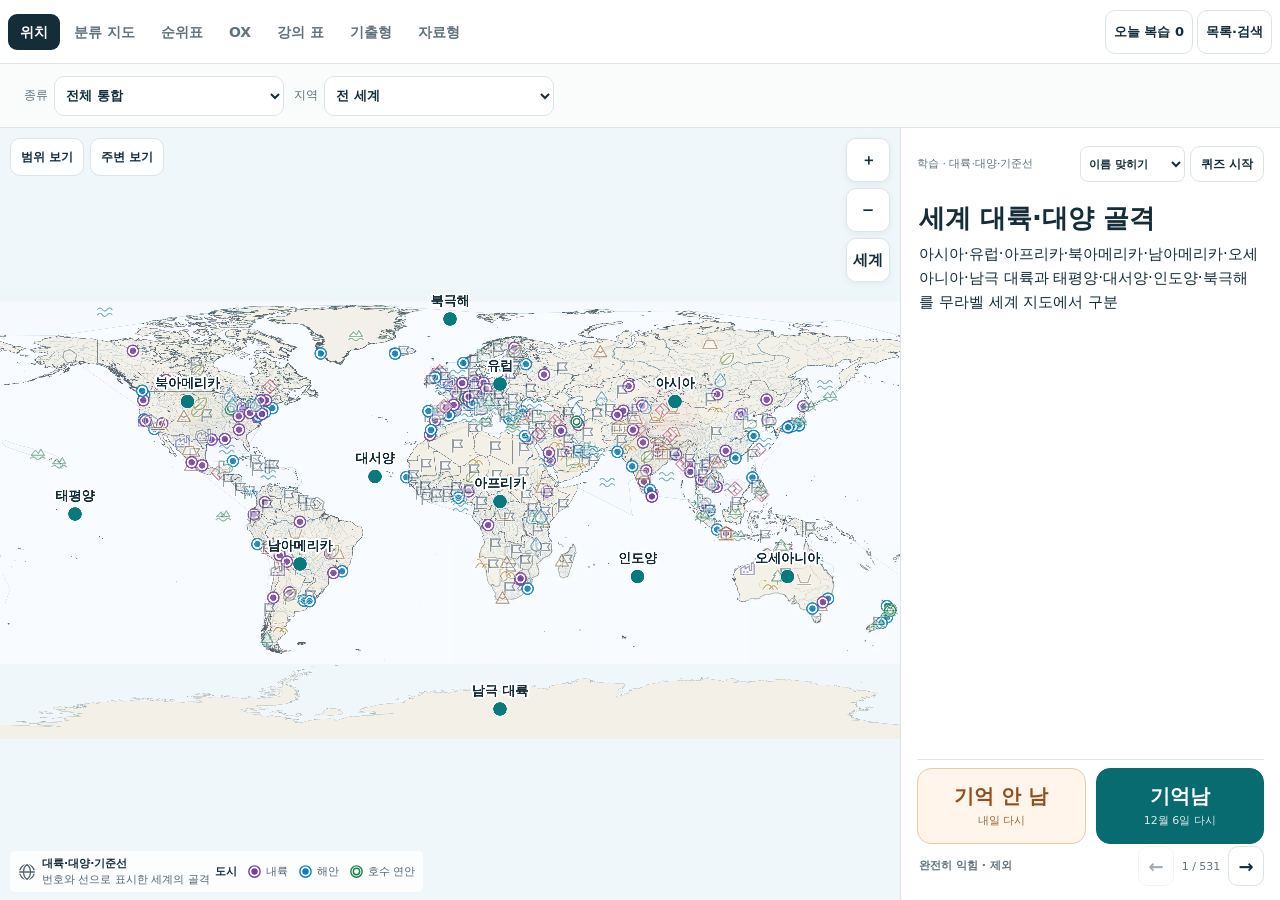
==== commit b8af5422: "Practise the lecture tables as OX, and let OX statements be marked mastered - scripts/build-table-fa" ====
--- a/index.html
+++ b/index.html
@@ -77,7 +77,7 @@
 @media(max-width:599px),(min-height:501px) and (max-width:899px){#app{grid-template-columns:minmax(0,1fr)}}header{min-width:0}header h1{min-width:0;overflow:hidden;text-overflow:ellipsis}.headerLink{flex-shrink:0;display:inline-flex;align-items:center;min-height:44px;padding:8px;border:1px solid #badcd5;border-radius:10px;background:var(--pale);color:var(--accent);font-size:12px;font-weight:700;text-decoration:none;white-space:nowrap}.headerLink:focus-visible{outline:3px solid #52b4c2;outline-offset:2px}@media(min-width:900px){.headerLink{font-size:13px;padding:8px 10px}}@media(max-width:340px){.headerLink{font-size:11px;padding:6px}}
 #allReviewButton{margin:6px 0;width:100%;min-height:44px}#emptyAllReview{margin-top:8px;width:100%}
 #mapNote .extentMapNote{font-size:11px;line-height:1.4}
-</style><link rel="stylesheet" href="assets/site.css?v=20261029-order1"><script src="assets/site.js?v=20261029-order1"></script></head><body>
+</style><link rel="stylesheet" href="assets/site.css?v=20261029-ox1"><script src="assets/site.js?v=20261029-ox1"></script></head><body>
 <div id="bootNotice" role="status"><b>지도를 준비하고 있어요.</b><br>이 안내가 계속 보이고 버튼이 반응하지 않으면 파일을 다운로드해 Chrome 또는 삼성 인터넷에서 열어 주세요.</div>
 <div id="app">
  <header class="site-header"><h1 class="sr-only">세계지리 위치 학습</h1><nav class="site-nav" aria-label="연습 종류"><a href="index.html" aria-current="page">위치</a><a href="classify.html">분류 지도</a><a href="rankings.html">순위표</a><a href="facts.html">OX</a><a href="concepts.html">강의 표</a><a href="exam.html">기출형</a><a href="materials.html">자료형</a></nav><div class="site-tools"><button id="reviewButton" aria-pressed="false">오늘 복습 <span id="reviewCount">0</span></button><button id="listButton" aria-controls="listDrawer" aria-expanded="false">목록·검색</button></div></header>
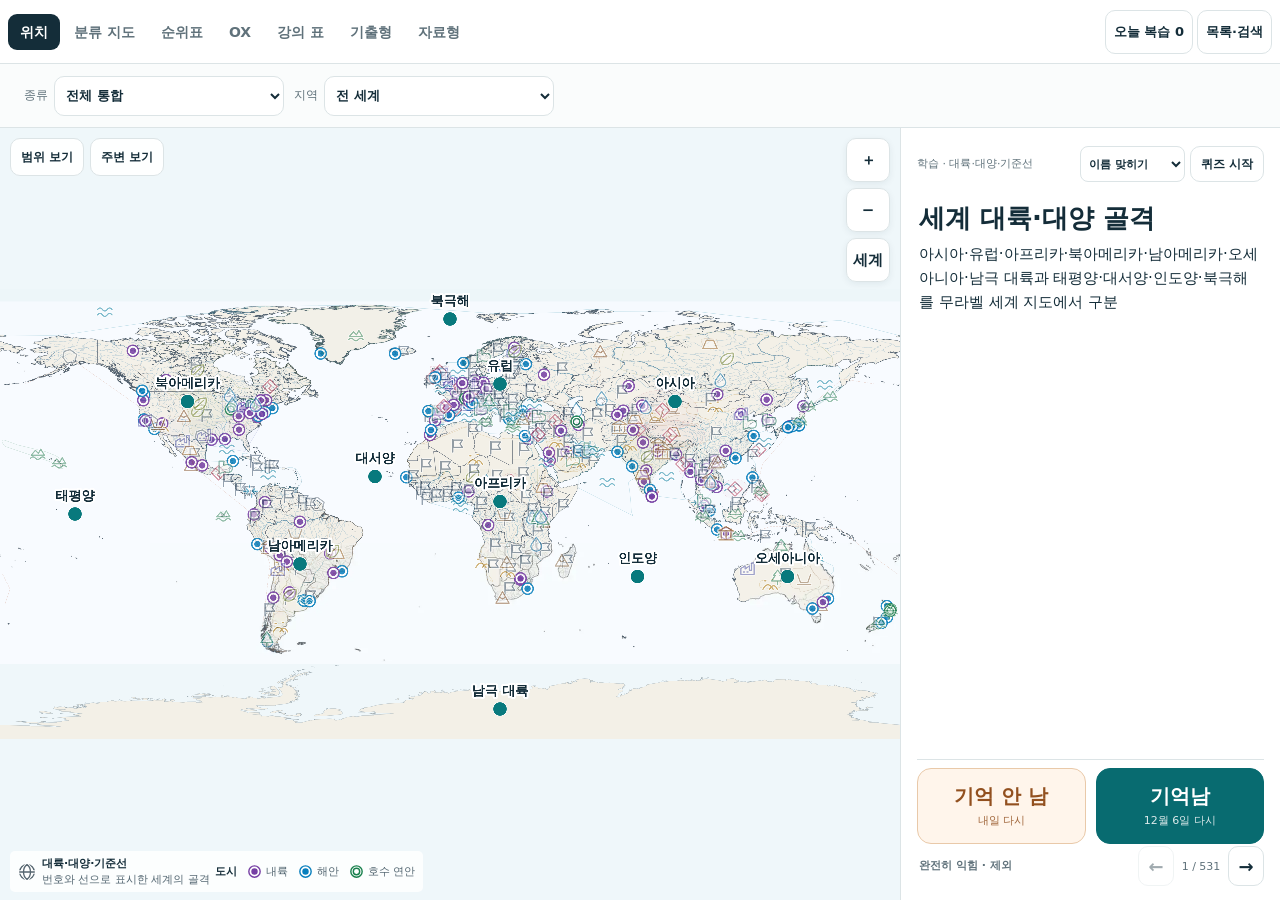
==== commit 50952c1a: "Count a question only when it is answered; keep misses until right - WGOrder no longer marks a quest" ====
--- a/index.html
+++ b/index.html
@@ -77,7 +77,7 @@
 @media(max-width:599px),(min-height:501px) and (max-width:899px){#app{grid-template-columns:minmax(0,1fr)}}header{min-width:0}header h1{min-width:0;overflow:hidden;text-overflow:ellipsis}.headerLink{flex-shrink:0;display:inline-flex;align-items:center;min-height:44px;padding:8px;border:1px solid #badcd5;border-radius:10px;background:var(--pale);color:var(--accent);font-size:12px;font-weight:700;text-decoration:none;white-space:nowrap}.headerLink:focus-visible{outline:3px solid #52b4c2;outline-offset:2px}@media(min-width:900px){.headerLink{font-size:13px;padding:8px 10px}}@media(max-width:340px){.headerLink{font-size:11px;padding:6px}}
 #allReviewButton{margin:6px 0;width:100%;min-height:44px}#emptyAllReview{margin-top:8px;width:100%}
 #mapNote .extentMapNote{font-size:11px;line-height:1.4}
-</style><link rel="stylesheet" href="assets/site.css?v=20261029-ox1"><script src="assets/site.js?v=20261029-ox1"></script></head><body>
+</style><link rel="stylesheet" href="assets/site.css?v=20261029-keep1"><script src="assets/site.js?v=20261029-keep1"></script></head><body>
 <div id="bootNotice" role="status"><b>지도를 준비하고 있어요.</b><br>이 안내가 계속 보이고 버튼이 반응하지 않으면 파일을 다운로드해 Chrome 또는 삼성 인터넷에서 열어 주세요.</div>
 <div id="app">
  <header class="site-header"><h1 class="sr-only">세계지리 위치 학습</h1><nav class="site-nav" aria-label="연습 종류"><a href="index.html" aria-current="page">위치</a><a href="classify.html">분류 지도</a><a href="rankings.html">순위표</a><a href="facts.html">OX</a><a href="concepts.html">강의 표</a><a href="exam.html">기출형</a><a href="materials.html">자료형</a></nav><div class="site-tools"><button id="reviewButton" aria-pressed="false">오늘 복습 <span id="reviewCount">0</span></button><button id="listButton" aria-controls="listDrawer" aria-expanded="false">목록·검색</button></div></header>
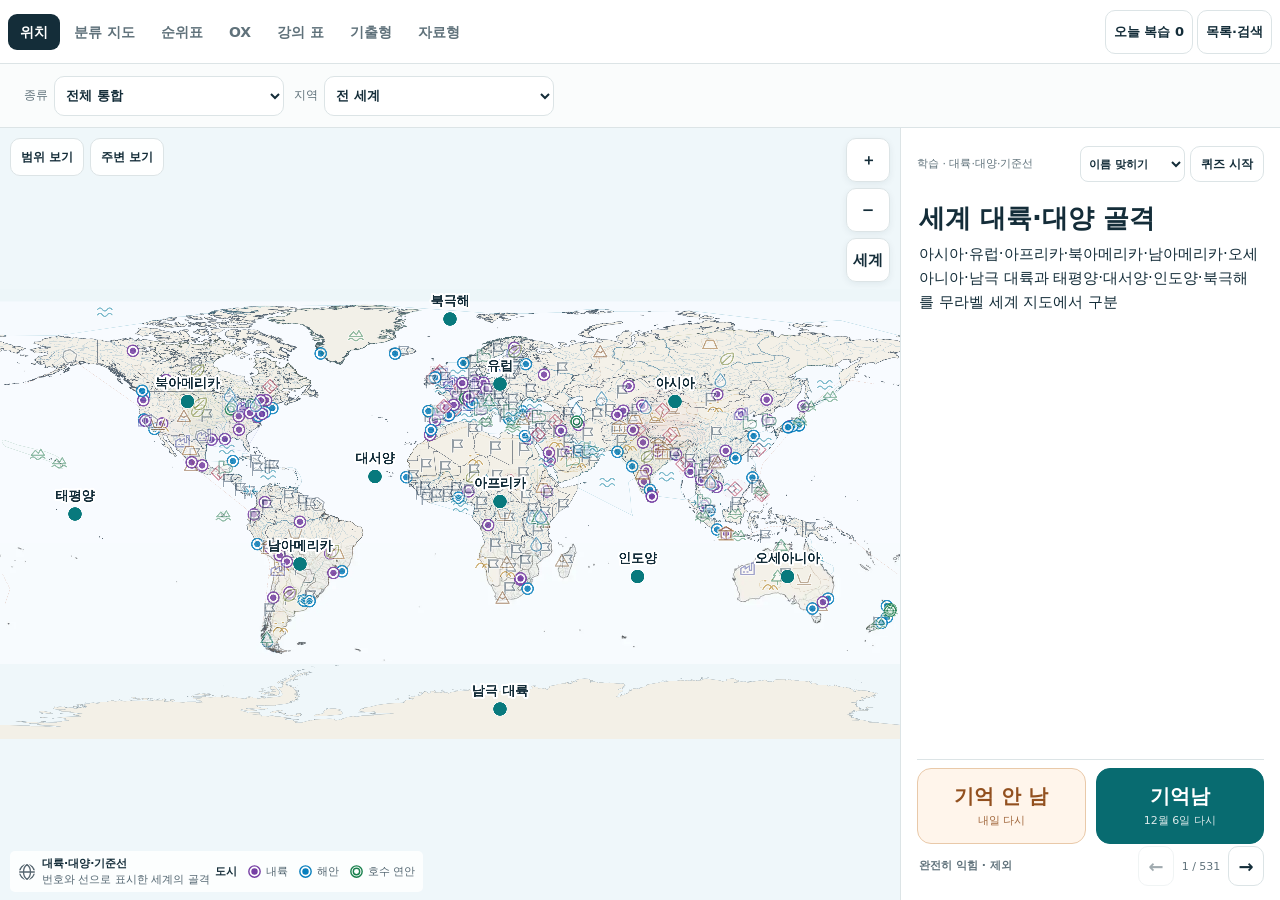
==== commit d2d3ec29: "Keep misses out of the normal round; practise them apart A missed question is no longer slipped back" ====
--- a/index.html
+++ b/index.html
@@ -77,7 +77,7 @@
 @media(max-width:599px),(min-height:501px) and (max-width:899px){#app{grid-template-columns:minmax(0,1fr)}}header{min-width:0}header h1{min-width:0;overflow:hidden;text-overflow:ellipsis}.headerLink{flex-shrink:0;display:inline-flex;align-items:center;min-height:44px;padding:8px;border:1px solid #badcd5;border-radius:10px;background:var(--pale);color:var(--accent);font-size:12px;font-weight:700;text-decoration:none;white-space:nowrap}.headerLink:focus-visible{outline:3px solid #52b4c2;outline-offset:2px}@media(min-width:900px){.headerLink{font-size:13px;padding:8px 10px}}@media(max-width:340px){.headerLink{font-size:11px;padding:6px}}
 #allReviewButton{margin:6px 0;width:100%;min-height:44px}#emptyAllReview{margin-top:8px;width:100%}
 #mapNote .extentMapNote{font-size:11px;line-height:1.4}
-</style><link rel="stylesheet" href="assets/site.css?v=20261029-keep1"><script src="assets/site.js?v=20261029-keep1"></script></head><body>
+</style><link rel="stylesheet" href="assets/site.css?v=20261029-apart1"><script src="assets/site.js?v=20261029-apart1"></script></head><body>
 <div id="bootNotice" role="status"><b>지도를 준비하고 있어요.</b><br>이 안내가 계속 보이고 버튼이 반응하지 않으면 파일을 다운로드해 Chrome 또는 삼성 인터넷에서 열어 주세요.</div>
 <div id="app">
  <header class="site-header"><h1 class="sr-only">세계지리 위치 학습</h1><nav class="site-nav" aria-label="연습 종류"><a href="index.html" aria-current="page">위치</a><a href="classify.html">분류 지도</a><a href="rankings.html">순위표</a><a href="facts.html">OX</a><a href="concepts.html">강의 표</a><a href="exam.html">기출형</a><a href="materials.html">자료형</a></nav><div class="site-tools"><button id="reviewButton" aria-pressed="false">오늘 복습 <span id="reviewCount">0</span></button><button id="listButton" aria-controls="listDrawer" aria-expanded="false">목록·검색</button></div></header>
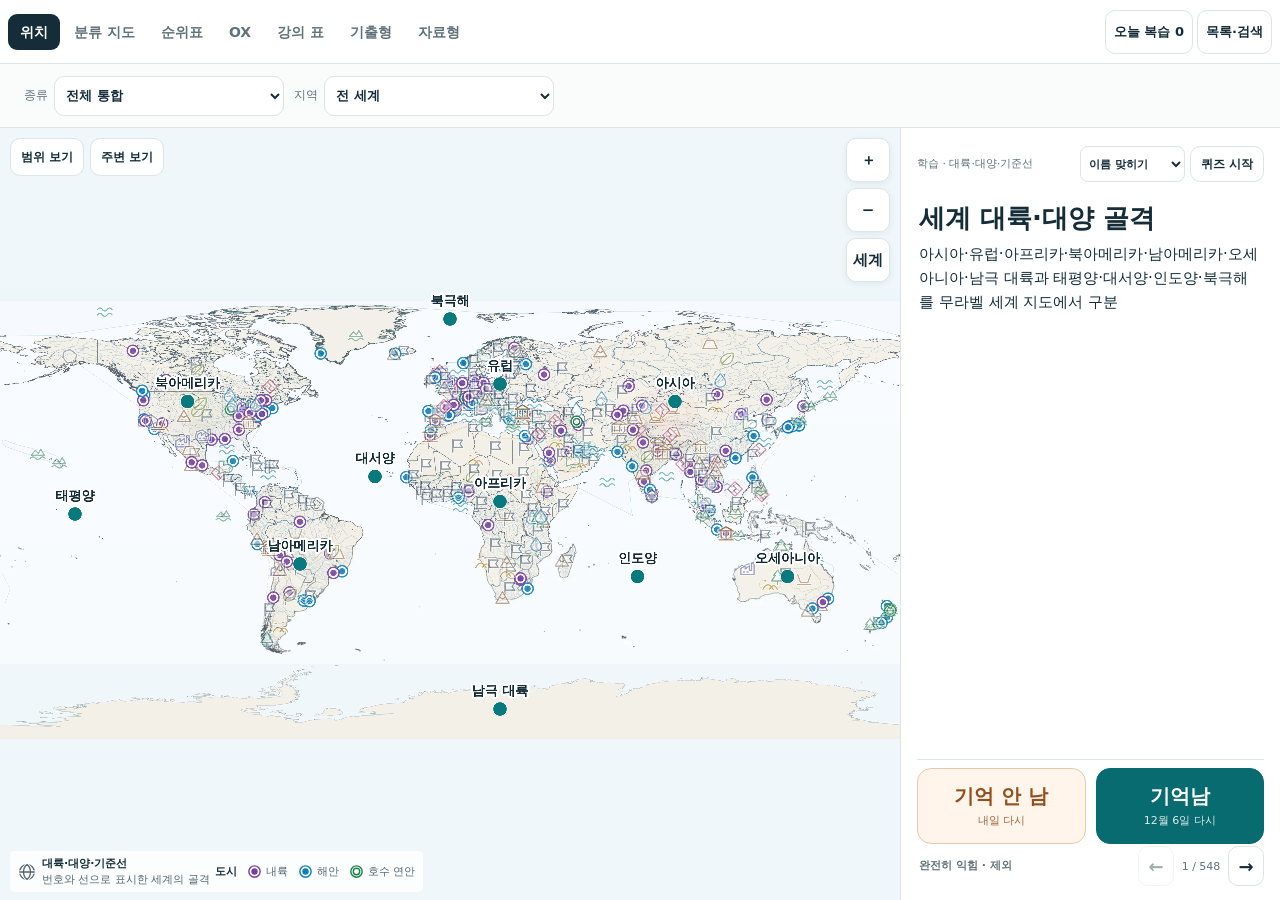
==== commit 70e97d25: "OX 지형·유산 사례 17개를 기본 위치 학습에 연결 테 와히포우나무·스리랑카 중앙 고지대·카팍 냔과 동굴·해안·문화 경관 사례를 위치 목록과 퀴즈에 추가합니다. 기존 기후 참고 " ====
--- a/index.html
+++ b/index.html
@@ -136,7 +136,7 @@
 <script id="auditData" type="application/json">[{"id":"세계 좌표 골격::세계 대륙·대양 골격","name":"세계 대륙·대양 골격","section":"좌표 골격","subcat":"대륙·대양","memo":"아시아·유럽·아프리카·북아메리카·남아메리카·오세아니아·남극 대륙과 태평양·대서양·인도양·북극해를 무라벨 세계 지도에서 구분","why":"경·위도·반구·대륙을 직접 판정하는 평가원 문항","exam":"2017_6_18 / 2027_6_14","quick":"","geometry":{"type":"worldlabels","points":[["아시아",90,45],["유럽",20,52],["아프리카",20,5],["북아메리카",-105,45],["남아메리카",-60,-20],["오세아니아",135,-25],["남극 대륙",20,-55],["태평양",-150,0],["대서양",-30,15],["인도양",75,-25],["북극해",0,78]]},"source":"평가원 감사"},{"id":"세계 좌표 골격::적도·북회귀선·남회귀선","name":"적도·북회귀선·남회귀선","section":"좌표 골격","subcat":"위도 기준선","memo":"적도 0° / 북회귀선 23.5°N / 남회귀선 23.5°S; 통과하는 대륙과 남·북반구를 판정","why":"경·위도·반구·대륙을 직접 판정하는 평가원 문항","exam":"2018_수능_18 / 2026_6_12","quick":"","geometry":{"type":"latlines","lats":[0,23.5,-23.5]},"source":"평가원 감사"},{"id":"세계 좌표 골격::본초 자오선","name":"본초 자오선","section":"좌표 골격","subcat":"경도 기준선","memo":"경도 0°; 영국 그리니치·런던 부근을 지나며 동경(E)·서경(W)의 기준","why":"경·위도·반구·대륙을 직접 판정하는 평가원 문항","exam":"2016_6_4 / 2026_6_5","quick":"","geometry":{"type":"lonlines","lons":[0]},"source":"평가원 감사"},{"id":"세계 좌표 골격::남·북반구 계절·낮 길이","name":"남·북반구 계절·낮 길이","section":"좌표 골격","subcat":"반구 판정","memo":"북반구와 남반구의 1월·7월 계절은 반대; 같은 날짜에는 여름인 반구의 낮이 더 길고 고위도일수록 계절별 낮 길이 차가 큼","why":"경·위도·반구·대륙을 직접 판정하는 평가원 문항","exam":"2017_수능_7 / 2024_수능_19 / 2027_9_19","quick":"","geometry":{"type":"hemispheres"},"source":"평가원 감사"},{"id":"세계 좌표 골격::동경·서경과 동서 비교","name":"동경·서경과 동서 비교","section":"좌표 골격","subcat":"경도 판정","memo":"E/W를 먼저 읽고 0°에서의 각거리로 본초 자오선과의 최단 거리 및 동서 관계를 판정","why":"경·위도·반구·대륙을 직접 판정하는 평가원 문항","exam":"2026_6_5","quick":"","geometry":{"type":"lonlines","lons":[0],"eastwest":true},"source":"평가원 감사"},{"id":"도시·도시 단서::런던","name":"런던","section":"도시 103","subcat":"유럽","memo":"영국 남동부; 템스강·본초 자오선; 카나리 워프·타워 브리지","why":"도시 지도점·좌표·도시 식별 선지 판정","exam":"2014_수능_18 / 2016_6_4 / 2026_6_2","quick":"금융·세계 도시·템스강","geometry":{"type":"point","lon":-0.1278,"lat":51.5074,"kind":"city"},"source":"평가원 감사","country":"영국"},{"id":"도시·도시 단서::파리","name":"파리","section":"도시 103","subcat":"유럽","memo":"프랑스; 에펠탑·개선문·라 데팡스","why":"도시 지도점·좌표·도시 식별 선지 판정","exam":"2024_6_18 / 2027_6_11 / 2027_9_3","quick":"세계 도시·문화·관광","geometry":{"type":"point","lon":2.3522,"lat":48.8566,"kind":"city"},"source":"평가원 감사","country":"프랑스"},{"id":"도시·도시 단서::브뤼셀","name":"브뤼셀","section":"도시 103","subcat":"유럽","memo":"벨기에","why":"도시 지도점·좌표·도시 식별 선지 판정","exam":"2026_6_2","quick":"EU·국제 정치 중심","geometry":{"type":"point","lon":4.3517,"lat":50.8503,"kind":"city"},"source":"평가원 감사","country":"벨기에"},{"id":"도시·도시 단서::로테르담","name":"로테르담","section":"도시 103","subcat":"유럽","memo":"네덜란드; 라인강 하구의 항구 도시","why":"도시 지도점·좌표·도시 식별 선지 판정","exam":"2021_9_14 / 2024_9_10 / 2027_9_5","quick":"라인강 하구·유럽 최대급 항만","geometry":{"type":"point","lon":4.4777,"lat":51.9244,"kind":"city"},"source":"평가원 감사","country":"네덜란드"},{"id":"도시·도시 단서::함부르크","name":"함부르크","section":"도시 103","subcat":"유럽","memo":"독일 북부의 항구 도시","why":"도시 지도점·좌표·도시 식별 선지 판정","exam":"2024_9_10","quick":"엘베강 하구·북해 항만","geometry":{"type":"point","lon":9.9937,"lat":53.5511,"kind":"city"},"source":"평가원 감사","country":"독일"},{"id":"도시·도시 단서::바젤","name":"바젤","section":"도시 103","subcat":"유럽","memo":"스위스 북서부; 프랑스·독일 국경권","why":"도시 지도점·좌표·도시 식별 선지 판정","exam":"2014_수능_18","quick":"","geometry":{"type":"point","lon":7.5886,"lat":47.5596,"kind":"city"},"source":"평가원 감사","country":"스위스"},{"id":"도시·도시 단서::베를린","name":"베를린","section":"도시 103","subcat":"유럽","memo":"독일; 영화제 개최 도시","why":"도시 지도점·좌표·도시 식별 선지 판정","exam":"2016_9_12","quick":"독일 수도·통일 상징","geometry":{"type":"point","lon":13.405,"lat":52.52,"kind":"city"},"source":"평가원 감사","country":"독일"},{"id":"도시·도시 단서::망통","name":"망통","section":"도시 103","subcat":"유럽","memo":"프랑스 남동부; 레몬 축제 개최 도시","why":"도시 지도점·좌표·도시 식별 선지 판정","exam":"2016_9_12","quick":"","geometry":{"type":"point","lon":7.4975,"lat":43.7745,"kind":"city"},"source":"평가원 감사","country":"프랑스"},{"id":"도시·도시 단서::뮌헨","name":"뮌헨","section":"도시 103","subcat":"유럽","memo":"독일 남부; 옥토버페스트·첨단 산업 도시","why":"도시 지도점·좌표·도시 식별 선지 판정","exam":"2020_6_9 / 2027_9_5","quick":"자동차·첨단·남부 중심","geometry":{"type":"point","lon":11.582,"lat":48.1351,"kind":"city"},"source":"평가원 감사","country":"독일"},{"id":"도시·도시 단서::밀라노","name":"밀라노","section":"도시 103","subcat":"유럽","memo":"이탈리아 북부 롬바르디아; 패션 산업","why":"도시 지도점·좌표·도시 식별 선지 판정","exam":"2023_6_4","quick":"북부 공업·패션·금융","geometry":{"type":"point","lon":9.19,"lat":45.4642,"kind":"city"},"source":"평가원 감사","country":"이탈리아"},{"id":"도시·도시 단서::바르셀로나","name":"바르셀로나","section":"도시 103","subcat":"유럽","memo":"에스파냐 북동부 카탈루냐","why":"도시 지도점·좌표·도시 식별 선지 판정","exam":"2023_6_4 / 2025_9_3","quick":"카탈루냐 중심·공업·관광","geometry":{"type":"point","lon":2.1686,"lat":41.3874,"kind":"city"},"source":"평가원 감사","country":"에스파냐"},{"id":"도시·도시 단서::마드리드","name":"마드리드","section":"도시 103","subcat":"유럽","memo":"에스파냐; 바르셀로나와 구분","why":"도시 지도점·좌표·도시 식별 선지 판정","exam":"2023_6_4","quick":"에스파냐 수도","geometry":{"type":"point","lon":-3.7038,"lat":40.4168,"kind":"city"},"source":"평가원 감사","country":"에스파냐"},{"id":"도시·도시 단서::볼로냐","name":"볼로냐","section":"도시 103","subcat":"유럽","memo":"이탈리아 북부; 제3 이탈리아의 중심권","why":"도시 지도점·좌표·도시 식별 선지 판정","exam":"2022_6_6","quick":"","geometry":{"type":"point","lon":11.3426,"lat":44.4949,"kind":"city"},"source":"평가원 감사","country":"이탈리아"},{"id":"도시·도시 단서::베네치아","name":"베네치아","section":"도시 103","subcat":"유럽","memo":"이탈리아 북동부의 수상 도시","why":"도시 지도점·좌표·도시 식별 선지 판정","exam":"2025_6_9","quick":"석호·운하·관광","geometry":{"type":"point","lon":12.3155,"lat":45.4408,"kind":"city"},"source":"평가원 감사","country":"이탈리아"},{"id":"도시·도시 단서::글래스고","name":"글래스고","section":"도시 103","subcat":"유럽","memo":"영국 스코틀랜드 서부; 실리콘 글렌","why":"도시 지도점·좌표·도시 식별 선지 판정","exam":"2024_9_10 / 2026_수능_20","quick":"스코틀랜드","geometry":{"type":"point","lon":-4.2518,"lat":55.8642,"kind":"city"},"source":"평가원 감사","country":"영국"},{"id":"도시·도시 단서::에든버러","name":"에든버러","section":"도시 103","subcat":"유럽","memo":"영국 스코틀랜드 동부; 실리콘 글렌","why":"도시 지도점·좌표·도시 식별 선지 판정","exam":"2024_9_10 / 2026_수능_20","quick":"","geometry":{"type":"point","lon":-3.1883,"lat":55.9533,"kind":"city"},"source":"평가원 감사","country":"영국"},{"id":"도시·도시 단서::케임브리지","name":"케임브리지","section":"도시 103","subcat":"유럽","memo":"영국 런던 북동쪽; 케임브리지 사이언스 파크","why":"도시 지도점·좌표·도시 식별 선지 판정","exam":"2020_6_12 / 2023_수능_9","quick":"대학·첨단 연구 클러스터","geometry":{"type":"point","lon":0.1218,"lat":52.2053,"kind":"city"},"source":"평가원 감사","country":"영국"},{"id":"도시·도시 단서::리옹","name":"리옹","section":"도시 103","subcat":"유럽","memo":"프랑스 남동부; 유럽 산업 도시 지도 후보","why":"도시 지도점·좌표·도시 식별 선지 판정","exam":"2024_9_10","quick":"론강 교통·공업","geometry":{"type":"point","lon":4.8357,"lat":45.764,"kind":"city"},"source":"평가원 감사","country":"프랑스"},{"id":"도시·도시 단서::오울루","name":"오울루","section":"도시 103","subcat":"유럽","memo":"핀란드의 고위도 항구 도시; 첨단 산업 클러스터","why":"도시 지도점·좌표·도시 식별 선지 판정","exam":"2021_9_14 / 2027_6_20","quick":"북부 첨단 산업","geometry":{"type":"point","lon":25.4651,"lat":65.0121,"kind":"city"},"source":"평가원 감사","country":"핀란드"},{"id":"도시·도시 단서::뒤스부르크","name":"뒤스부르크","section":"도시 103","subcat":"유럽","memo":"독일 루르 공업 지역의 거점","why":"도시 지도점·좌표·도시 식별 선지 판정","exam":"2027_6_20","quick":"","geometry":{"type":"point","lon":6.7623,"lat":51.4344,"kind":"city"},"source":"평가원 감사","country":"독일"},{"id":"도시·도시 단서::에센","name":"에센","section":"도시 103","subcat":"유럽","memo":"독일 루르 공업 지역의 거점","why":"도시 지도점·좌표·도시 식별 선지 판정","exam":"2027_6_20","quick":"","geometry":{"type":"point","lon":7.0116,"lat":51.4556,"kind":"city"},"source":"평가원 감사","country":"독일"},{"id":"도시·도시 단서::상트페테르부르크","name":"상트페테르부르크","section":"도시 103","subcat":"유럽","memo":"러시아 북서부 고위도; 백야 축제","why":"도시 지도점·좌표·도시 식별 선지 판정","exam":"2015_6_2","quick":"발트해 관문·서부 항구","geometry":{"type":"point","lon":30.3351,"lat":59.9343,"kind":"city"},"source":"평가원 감사","country":"러시아"},{"id":"도시·도시 단서::로마","name":"로마","section":"도시 103","subcat":"유럽","memo":"이탈리아","why":"도시 지도점·좌표·도시 식별 선지 판정","exam":"2014_수능_10","quick":"고대 유산·이탈리아 수도","geometry":{"type":"point","lon":12.4964,"lat":41.9028,"kind":"city"},"source":"평가원 감사","country":"이탈리아"},{"id":"도시·도시 단서::모스크바","name":"모스크바","section":"도시 103","subcat":"유럽","memo":"러시아","why":"도시 지도점·좌표·도시 식별 선지 판정","exam":"2014_수능_10","quick":"러시아 정치·경제 중심","geometry":{"type":"point","lon":37.6173,"lat":55.7558,"kind":"city"},"source":"평가원 감사","country":"러시아"},{"id":"도시·도시 단서::뒤셀도르프","name":"뒤셀도르프","section":"도시 103","subcat":"유럽","memo":"독일","why":"도시 지도점·좌표·도시 식별 선지 판정","exam":"2014_수능_10","quick":"","geometry":{"type":"point","lon":6.7735,"lat":51.2277,"kind":"city"},"source":"평가원 감사","country":"독일"},{"id":"도시·도시 단서::아테네","name":"아테네","section":"도시 103","subcat":"유럽","memo":"그리스","why":"도시 지도점·좌표·도시 식별 선지 판정","exam":"2025_9_3","quick":"그리스 수도","geometry":{"type":"point","lon":23.7275,"lat":37.9838,"kind":"city"},"source":"평가원 감사","country":"그리스"},{"id":"도시·도시 단서::이스탄불","name":"이스탄불","section":"도시 103","subcat":"서남·중앙아시아","memo":"튀르키예 서부; 보스포루스 해협 양안","why":"도시 지도점·좌표·도시 식별 선지 판정","exam":"2023_수능_2 / 2026_수능_18","quick":"보스포루스·유럽/아시아 연결","geometry":{"type":"point","lon":28.9784,"lat":41.0082,"kind":"city"},"source":"평가원 감사","country":"튀르키예"},{"id":"도시·도시 단서::앙카라","name":"앙카라","section":"도시 103","subcat":"서남·중앙아시아","memo":"튀르키예 내륙의 수도; 아나톨리아 고원","why":"도시 지도점·좌표·도시 식별 선지 판정","exam":"2022_9_15 / 2025_9_12","quick":"아나톨리아 내륙·튀르키예 수도","geometry":{"type":"point","lon":32.8597,"lat":39.9334,"kind":"city"},"source":"평가원 감사","country":"튀르키예"},{"id":"도시·도시 단서::테헤란","name":"테헤란","section":"도시 103","subcat":"서남·중앙아시아","memo":"이란 북부; 엘부르즈산맥 남쪽 기슭","why":"도시 지도점·좌표·도시 식별 선지 판정","exam":"2025_9_12 / 2026_수능_18","quick":"이란 고원 북부·수도","geometry":{"type":"point","lon":51.389,"lat":35.6892,"kind":"city"},"source":"평가원 감사","country":"이란"},{"id":"도시·도시 단서::리야드","name":"리야드","section":"도시 103","subcat":"서남·중앙아시아","memo":"사우디아라비아 내륙; 네푸드 사막과 룹알할리 사막 사이","why":"도시 지도점·좌표·도시 식별 선지 판정","exam":"2022_9_15 / 2025_9_12","quick":"내륙 사막 도시·사우디 수도","geometry":{"type":"point","lon":46.6753,"lat":24.7136,"kind":"city"},"source":"평가원 감사","country":"사우디아라비아"},{"id":"도시·도시 단서::메카","name":"메카","section":"도시 103","subcat":"서남·중앙아시아","memo":"사우디아라비아 서부; 이슬람교 최대 성지","why":"도시 지도점·좌표·도시 식별 선지 판정","exam":"2022_수능_10 / 2027_9_13","quick":"이슬람 최대 성지","geometry":{"type":"point","lon":39.8579,"lat":21.3891,"kind":"city"},"source":"평가원 감사","country":"사우디아라비아"},{"id":"도시·도시 단서::메디나","name":"메디나","section":"도시 103","subcat":"서남·중앙아시아","memo":"사우디아라비아 서부; 메카와 함께 이슬람교 성지","why":"도시 지도점·좌표·도시 식별 선지 판정","exam":"2023_수능_2 / 2026_6_9","quick":"이슬람 성지·순례","geometry":{"type":"point","lon":39.5692,"lat":24.5247,"kind":"city"},"source":"평가원 감사","country":"사우디아라비아"},{"id":"도시·도시 단서::도하","name":"도하","section":"도시 103","subcat":"서남·중앙아시아","memo":"카타르의 수도·최대 도시","why":"도시 지도점·좌표·도시 식별 선지 판정","exam":"2026_수능_18","quick":"카타르 수도·LNG 천연가스","geometry":{"type":"point","lon":51.531,"lat":25.2854,"kind":"city"},"source":"평가원 감사","country":"카타르"},{"id":"도시·도시 단서::아부다비","name":"아부다비","section":"도시 103","subcat":"서남·중앙아시아","memo":"아랍 에미리트의 수도","why":"도시 지도점·좌표·도시 식별 선지 판정","exam":"2021_6_16 / 2022_9_6","quick":"UAE 수도·석유 자본","geometry":{"type":"point","lon":54.3773,"lat":24.4539,"kind":"city"},"source":"평가원 감사","country":"아랍 에미리트"},{"id":"도시·도시 단서::두바이","name":"두바이","section":"도시 103","subcat":"서남·중앙아시아","memo":"아랍 에미리트","why":"도시 지도점·좌표·도시 식별 선지 판정","exam":"2021_6_16 / 2022_수능_8","quick":"중계무역·관광·금융 허브","geometry":{"type":"point","lon":55.2708,"lat":25.2048,"kind":"city"},"source":"평가원 감사","country":"아랍 에미리트"},{"id":"도시·도시 단서::아스타나","name":"아스타나","section":"도시 103","subcat":"서남·중앙아시아","memo":"카자흐스탄의 수도","why":"도시 지도점·좌표·도시 식별 선지 판정","exam":"2022_9_6","quick":"계획 수도·카자흐스탄 북부","geometry":{"type":"point","lon":71.4491,"lat":51.1694,"kind":"city"},"source":"평가원 감사","country":"카자흐스탄"},{"id":"도시·도시 단서::예루살렘","name":"예루살렘","section":"도시 103","subcat":"서남·중앙아시아","memo":"이스라엘; 종교 문항의 수도·성지 단서","why":"도시 지도점·좌표·도시 식별 선지 판정","exam":"2016_수능_4","quick":"유대교·기독교·이슬람 성지","geometry":{"type":"point","lon":35.2137,"lat":31.7683,"kind":"city"},"source":"평가원 감사","country":"이스라엘"},{"id":"도시·도시 단서::뉴델리","name":"뉴델리","section":"도시 103","subcat":"남부 아시아","memo":"인도 북부의 수도","why":"도시 지도점·좌표·도시 식별 선지 판정","exam":"2018_6_3","quick":"인도 수도·북부 정치 중심","geometry":{"type":"point","lon":77.209,"lat":28.6139,"kind":"city"},"source":"평가원 감사","country":"인도"},{"id":"도시·도시 단서::뭄바이","name":"뭄바이","section":"도시 103","subcat":"남부 아시아","memo":"인도 서부; 영화 산업","why":"도시 지도점·좌표·도시 식별 선지 판정","exam":"2014_9_18","quick":"인도 최대 경제·영화 산업","geometry":{"type":"point","lon":72.8777,"lat":19.076,"kind":"city"},"source":"평가원 감사","country":"인도"},{"id":"도시·도시 단서::벵갈루루","name":"벵갈루루","section":"도시 103","subcat":"남부 아시아","memo":"인도 남부 내륙; 첨단 산업","why":"도시 지도점·좌표·도시 식별 선지 판정","exam":"2022_수능_14 / 2025_6_14","quick":"데칸 고원·IT 산업","geometry":{"type":"point","lon":77.5946,"lat":12.9716,"kind":"city"},"source":"평가원 감사","country":"인도"},{"id":"도시·도시 단서::하이데라바드","name":"하이데라바드","section":"도시 103","subcat":"남부 아시아","memo":"인도 중남부 내륙; 첨단 산업","why":"도시 지도점·좌표·도시 식별 선지 판정","exam":"2022_수능_14 / 2025_6_14","quick":"","geometry":{"type":"point","lon":78.4867,"lat":17.385,"kind":"city"},"source":"평가원 감사","country":"인도"},{"id":"도시·도시 단서::콜카타","name":"콜카타","section":"도시 103","subcat":"남부 아시아","memo":"인도 동부","why":"도시 지도점·좌표·도시 식별 선지 판정","exam":"2026_수능_19","quick":"갠지스 하류·옛 식민 항구","geometry":{"type":"point","lon":88.3639,"lat":22.5726,"kind":"city"},"source":"평가원 감사","country":"인도"},{"id":"도시·도시 단서::다카","name":"다카","section":"도시 103","subcat":"남부 아시아","memo":"방글라데시","why":"도시 지도점·좌표·도시 식별 선지 판정","exam":"2024_수능_20","quick":"삼각주·초고밀 인구","geometry":{"type":"point","lon":90.4125,"lat":23.8103,"kind":"city"},"source":"평가원 감사","country":"방글라데시"},{"id":"도시·도시 단서::도쿄","name":"도쿄","section":"도시 103","subcat":"동·동남아시아","memo":"일본; 북반구·동경권 도시","why":"도시 지도점·좌표·도시 식별 선지 판정","exam":"2018_9_4 / 2025_9_3","quick":"수도권 거대 도시·세계 도시","geometry":{"type":"point","lon":139.6503,"lat":35.6762,"kind":"city"},"source":"평가원 감사","country":"일본"},{"id":"도시·도시 단서::베이징","name":"베이징","section":"도시 103","subcat":"동·동남아시아","memo":"중국","why":"도시 지도점·좌표·도시 식별 선지 판정","exam":"2014_수능_10 / 2025_9_3","quick":"정치 중심·중국 수도","geometry":{"type":"point","lon":116.4074,"lat":39.9042,"kind":"city"},"source":"평가원 감사","country":"중국"},{"id":"도시·도시 단서::서울","name":"서울","section":"도시 103","subcat":"동·동남아시아","memo":"대한민국","why":"도시 지도점·좌표·도시 식별 선지 판정","exam":"2014_수능_10 / 2025_9_3","quick":"수도권 집중·정치·경제","geometry":{"type":"point","lon":126.978,"lat":37.5665,"kind":"city"},"source":"평가원 감사","country":"대한민국"},{"id":"도시·도시 단서::오사카","name":"오사카","section":"도시 103","subcat":"동·동남아시아","memo":"일본","why":"도시 지도점·좌표·도시 식별 선지 판정","exam":"2014_수능_10","quick":"간사이 상공업·항만","geometry":{"type":"point","lon":135.5023,"lat":34.6937,"kind":"city"},"source":"평가원 감사","country":"일본"},{"id":"도시·도시 단서::울란바토르","name":"울란바토르","section":"도시 103","subcat":"동·동남아시아","memo":"몽골; 나담 축제 개최 도시","why":"도시 지도점·좌표·도시 식별 선지 판정","exam":"2020_6_9","quick":"몽골 수도·초원 유목","geometry":{"type":"point","lon":106.9057,"lat":47.8864,"kind":"city"},"source":"평가원 감사","country":"몽골"},{"id":"도시·도시 단서::네피도","name":"네피도","section":"도시 103","subcat":"동·동남아시아","memo":"미얀마의 수도","why":"도시 지도점·좌표·도시 식별 선지 판정","exam":"2022_수능_6 / 2026_수능_6","quick":"계획 수도·내륙 행정","geometry":{"type":"point","lon":96.0785,"lat":19.7633,"kind":"city"},"source":"평가원 감사","country":"미얀마"},{"id":"도시·도시 단서::양곤","name":"양곤","section":"도시 103","subcat":"동·동남아시아","memo":"미얀마 남부; 이라와디강 하류권","why":"도시 지도점·좌표·도시 식별 선지 판정","exam":"2026_수능_6","quick":"옛 수도·이라와디 하구 항구","geometry":{"type":"point","lon":96.1735,"lat":16.8409,"kind":"city"},"source":"평가원 감사","country":"미얀마"},{"id":"도시·도시 단서::방콕","name":"방콕","section":"도시 103","subcat":"동·동남아시아","memo":"타이 중부; 짜오프라야강 하류","why":"도시 지도점·좌표·도시 식별 선지 판정","exam":"2025_수능_5 / 2026_수능_6","quick":"차오프라야강 하류·수도","geometry":{"type":"point","lon":100.5018,"lat":13.7563,"kind":"city"},"source":"평가원 감사","country":"타이"},{"id":"도시·도시 단서::하노이","name":"하노이","section":"도시 103","subcat":"동·동남아시아","memo":"베트남 북부의 수도","why":"도시 지도점·좌표·도시 식별 선지 판정","exam":"2023_9_9 / 2026_수능_6","quick":"북부 정치 중심·홍강 삼각주","geometry":{"type":"point","lon":105.8342,"lat":21.0278,"kind":"city"},"source":"평가원 감사","country":"베트남"},{"id":"도시·도시 단서::호찌민","name":"호찌민","section":"도시 103","subcat":"동·동남아시아","memo":"베트남 남부; 메콩강 하구 삼각주 부근","why":"도시 지도점·좌표·도시 식별 선지 판정","exam":"2026_수능_6 / 2027_9_14","quick":"남부 경제 중심·메콩권","geometry":{"type":"point","lon":106.6297,"lat":10.8231,"kind":"city"},"source":"평가원 감사","country":"베트남"},{"id":"도시·도시 단서::비엔티안","name":"비엔티안","section":"도시 103","subcat":"동·동남아시아","memo":"라오스의 수위 도시; 타이 국경의 메콩강 연안","why":"도시 지도점·좌표·도시 식별 선지 판정","exam":"2027_9_14","quick":"메콩강 연안·라오스 수도","geometry":{"type":"point","lon":102.6331,"lat":17.9757,"kind":"city"},"source":"평가원 감사","country":"라오스"},{"id":"도시·도시 단서::프놈펜","name":"프놈펜","section":"도시 103","subcat":"동·동남아시아","memo":"캄보디아의 수위 도시; 메콩강 유역","why":"도시 지도점·좌표·도시 식별 선지 판정","exam":"2027_9_14","quick":"메콩·톤레사프 합류부","geometry":{"type":"point","lon":104.9282,"lat":11.5564,"kind":"city"},"source":"평가원 감사","country":"캄보디아"},{"id":"도시·도시 단서::쿠알라룸푸르","name":"쿠알라룸푸르","section":"도시 103","subcat":"동·동남아시아","memo":"말레이시아","why":"도시 지도점·좌표·도시 식별 선지 판정","exam":"2022_수능_6 / 2025_수능_5","quick":"말레이시아 경제 중심","geometry":{"type":"point","lon":101.6869,"lat":3.139,"kind":"city"},"source":"평가원 감사","country":"말레이시아"},{"id":"도시·도시 단서::자카르타","name":"자카르타","section":"도시 103","subcat":"동·동남아시아","memo":"인도네시아 자와섬","why":"도시 지도점·좌표·도시 식별 선지 판정","exam":"2019_9_7","quick":"자와섬·과밀·수도권 집중","geometry":{"type":"point","lon":106.8456,"lat":-6.2088,"kind":"city"},"source":"평가원 감사","country":"인도네시아"},{"id":"도시·도시 단서::마닐라","name":"마닐라","section":"도시 103","subcat":"동·동남아시아","memo":"필리핀 루손섬","why":"도시 지도점·좌표·도시 식별 선지 판정","exam":"2018_9_4 / 2022_수능_6","quick":"루손섬·수도권 과밀","geometry":{"type":"point","lon":120.9842,"lat":14.5995,"kind":"city"},"source":"평가원 감사","country":"필리핀"},{"id":"도시·도시 단서::싱가포르","name":"싱가포르","section":"도시 103","subcat":"동·동남아시아","memo":"적도 부근의 도시 국가","why":"도시 지도점·좌표·도시 식별 선지 판정","exam":"2014_6_1 / 2018_6_3","quick":"말라카 해협 관문·중계무역","geometry":{"type":"point","lon":103.8198,"lat":1.3521,"kind":"city"},"source":"평가원 감사","country":"싱가포르"},{"id":"도시·도시 단서::카이로","name":"카이로","section":"도시 103","subcat":"아프리카","memo":"이집트; 나일강 하류","why":"도시 지도점·좌표·도시 식별 선지 판정","exam":"2022_9_6","quick":"나일강 삼각주 입구·거대 도시","geometry":{"type":"point","lon":31.2357,"lat":30.0444,"kind":"city"},"source":"평가원 감사","country":"이집트"},{"id":"도시·도시 단서::아디스아바바","name":"아디스아바바","section":"도시 103","subcat":"아프리카","memo":"에티오피아 아비시니아 고원의 수도","why":"도시 지도점·좌표·도시 식별 선지 판정","exam":"2025_6_19 / 2026_6_19","quick":"에티오피아 고원·고산 수도","geometry":{"type":"point","lon":38.74,"lat":9.03,"kind":"city"},"source":"평가원 감사","country":"에티오피아"},{"id":"도시·도시 단서::라고스","name":"라고스","section":"도시 103","subcat":"아프리카","memo":"나이지리아 기니만 연안의 옛 수도","why":"도시 지도점·좌표·도시 식별 선지 판정","exam":"2025_6_19 / 2026_6_19","quick":"나이지리아 최대 경제 도시","geometry":{"type":"point","lon":3.3792,"lat":6.5244,"kind":"city"},"source":"평가원 감사","country":"나이지리아"},{"id":"도시·도시 단서::아부자","name":"아부자","section":"도시 103","subcat":"아프리카","memo":"나이지리아 내륙의 수도","why":"도시 지도점·좌표·도시 식별 선지 판정","exam":"2023_6_14 / 2025_6_19","quick":"계획 수도·중부 내륙","geometry":{"type":"point","lon":7.3986,"lat":9.0765,"kind":"city"},"source":"평가원 감사","country":"나이지리아"},{"id":"도시·도시 단서::나이로비","name":"나이로비","section":"도시 103","subcat":"아프리카","memo":"케냐의 수도","why":"도시 지도점·좌표·도시 식별 선지 판정","exam":"2026_6_19 / 2027_9_18","quick":"동아프리카 교통·서비스 중심","geometry":{"type":"point","lon":36.8219,"lat":-1.2921,"kind":"city"},"source":"평가원 감사","country":"케냐"},{"id":"도시·도시 단서::킨샤사","name":"킨샤사","section":"도시 103","subcat":"아프리카","memo":"콩고 민주 공화국의 수도","why":"도시 지도점·좌표·도시 식별 선지 판정","exam":"2027_9_18","quick":"콩고강 연안·거대 도시","geometry":{"type":"point","lon":15.2663,"lat":-4.4419,"kind":"city"},"source":"평가원 감사","country":"콩고 민주 공화국"},{"id":"도시·도시 단서::요하네스버그","name":"요하네스버그","section":"도시 103","subcat":"아프리카","memo":"남아프리카 공화국 내륙","why":"도시 지도점·좌표·도시 식별 선지 판정","exam":"2021_수능_18","quick":"금광 기반 경제·공업","geometry":{"type":"point","lon":28.0473,"lat":-26.2041,"kind":"city"},"source":"평가원 감사","country":"남아프리카 공화국"},{"id":"도시·도시 단서::프리토리아","name":"프리토리아","section":"도시 103","subcat":"아프리카","memo":"남아프리카 공화국 내륙","why":"도시 지도점·좌표·도시 식별 선지 판정","exam":"2023_6_14","quick":"행정 수도","geometry":{"type":"point","lon":28.2293,"lat":-25.7479,"kind":"city"},"source":"평가원 감사","country":"남아프리카 공화국"},{"id":"도시·도시 단서::케이프타운","name":"케이프타운","section":"도시 103","subcat":"아프리카","memo":"남아프리카 공화국 남서부 연안","why":"도시 지도점·좌표·도시 식별 선지 판정","exam":"2014_9_18","quick":"입법 수도·케이프 항로","geometry":{"type":"point","lon":18.4241,"lat":-33.9249,"kind":"city"},"source":"평가원 감사","country":"남아프리카 공화국"},{"id":"도시·도시 단서::더반","name":"더반","section":"도시 103","subcat":"아프리카","memo":"남아프리카 공화국 동부 연안","why":"도시 지도점·좌표·도시 식별 선지 판정","exam":"2014_9_18","quick":"인도양 항만·공업","geometry":{"type":"point","lon":31.0218,"lat":-29.8587,"kind":"city"},"source":"평가원 감사","country":"남아프리카 공화국"},{"id":"도시·도시 단서::시애틀","name":"시애틀","section":"도시 103","subcat":"북아메리카","memo":"미국 태평양 연안 북서부","why":"도시 지도점·좌표·도시 식별 선지 판정","exam":"2022_6_20 / 2024_9_17","quick":"IT·항공·태평양 항만","geometry":{"type":"point","lon":-122.3321,"lat":47.6062,"kind":"city"},"source":"평가원 감사","country":"미국"},{"id":"도시·도시 단서::샌프란시스코","name":"샌프란시스코","section":"도시 103","subcat":"북아메리카","memo":"미국 캘리포니아 북부 태평양 연안; 실리콘 밸리권","why":"도시 지도점·좌표·도시 식별 선지 판정","exam":"2022_6_20 / 2026_수능_15","quick":"베이 지역·첨단 산업 관문","geometry":{"type":"point","lon":-122.4194,"lat":37.7749,"kind":"city"},"source":"평가원 감사","country":"미국"},{"id":"도시·도시 단서::로스앤젤레스","name":"로스앤젤레스","section":"도시 103","subcat":"북아메리카","memo":"미국 캘리포니아 남부 태평양 연안; 할리우드","why":"도시 지도점·좌표·도시 식별 선지 판정","exam":"2022_6_20 / 2026_수능_15","quick":"","geometry":{"type":"point","lon":-118.2437,"lat":34.0522,"kind":"city"},"source":"평가원 감사","country":"미국"},{"id":"도시·도시 단서::포틀랜드","name":"포틀랜드","section":"도시 103","subcat":"북아메리카","memo":"미국 태평양 연안 북서부","why":"도시 지도점·좌표·도시 식별 선지 판정","exam":"2024_9_17","quick":"","geometry":{"type":"point","lon":-122.6784,"lat":45.5152,"kind":"city"},"source":"평가원 감사","country":"미국"},{"id":"도시·도시 단서::라스베이거스","name":"라스베이거스","section":"도시 103","subcat":"북아메리카","memo":"미국 남서부 내륙; 데스밸리 동쪽권","why":"도시 지도점·좌표·도시 식별 선지 판정","exam":"2027_6_2","quick":"","geometry":{"type":"point","lon":-115.1398,"lat":36.1699,"kind":"city"},"source":"평가원 감사","country":"미국"},{"id":"도시·도시 단서::휴스턴","name":"휴스턴","section":"도시 103","subcat":"북아메리카","memo":"미국 텍사스의 멕시코만 연안권","why":"도시 지도점·좌표·도시 식별 선지 판정","exam":"2026_수능_15 / 2027_9_16","quick":"석유화학·우주 산업","geometry":{"type":"point","lon":-95.3698,"lat":29.7604,"kind":"city"},"source":"평가원 감사","country":"미국"},{"id":"도시·도시 단서::뉴올리언스","name":"뉴올리언스","section":"도시 103","subcat":"북아메리카","memo":"미국 미시시피강 하구권","why":"도시 지도점·좌표·도시 식별 선지 판정","exam":"2023_9_13 / 2027_9_16","quick":"","geometry":{"type":"point","lon":-90.0715,"lat":29.9511,"kind":"city"},"source":"평가원 감사","country":"미국"},{"id":"도시·도시 단서::시카고","name":"시카고","section":"도시 103","subcat":"북아메리카","memo":"미국 미시간호 연안; 오대호–미시시피강 수운","why":"도시 지도점·좌표·도시 식별 선지 판정","exam":"2023_9_13 / 2026_수능_15","quick":"오대호·철도·공업·곡물","geometry":{"type":"point","lon":-87.6298,"lat":41.8781,"kind":"city"},"source":"평가원 감사","country":"미국"},{"id":"도시·도시 단서::디트로이트","name":"디트로이트","section":"도시 103","subcat":"북아메리카","memo":"미국 오대호권; 러스트 벨트","why":"도시 지도점·좌표·도시 식별 선지 판정","exam":"2021_6_18 / 2026_9_16","quick":"자동차 공업의 상징","geometry":{"type":"point","lon":-83.0458,"lat":42.3314,"kind":"city"},"source":"평가원 감사","country":"미국"},{"id":"도시·도시 단서::토론토","name":"토론토","section":"도시 103","subcat":"북아메리카","memo":"캐나다 오대호권","why":"도시 지도점·좌표·도시 식별 선지 판정","exam":"2027_9_16","quick":"캐나다 최대 경제 도시","geometry":{"type":"point","lon":-79.3832,"lat":43.6532,"kind":"city"},"source":"평가원 감사","country":"캐나다"},{"id":"도시·도시 단서::보스턴","name":"보스턴","section":"도시 103","subcat":"북아메리카","memo":"미국 북동부 대서양 연안","why":"도시 지도점·좌표·도시 식별 선지 판정","exam":"2023_9_13 / 2026_수능_15","quick":"대학·바이오·첨단 연구","geometry":{"type":"point","lon":-71.0589,"lat":42.3601,"kind":"city"},"source":"평가원 감사","country":"미국"},{"id":"도시·도시 단서::뉴욕","name":"뉴욕","section":"도시 103","subcat":"북아메리카","memo":"미국 북동부; 맨해튼·월스트리트·타임스 스퀘어","why":"도시 지도점·좌표·도시 식별 선지 판정","exam":"2020_수능_8 / 2023_9_13 / 2027_6_11","quick":"세계 도시·금융·UN","geometry":{"type":"point","lon":-74.006,"lat":40.7128,"kind":"city"},"source":"평가원 감사","country":"미국"},{"id":"도시·도시 단서::워싱턴 D.C.","name":"워싱턴 D.C.","section":"도시 103","subcat":"북아메리카","memo":"미국 북동부 대서양 연안권","why":"도시 지도점·좌표·도시 식별 선지 판정","exam":"2023_9_13","quick":"미국 정치·행정 수도","geometry":{"type":"point","lon":-77.0369,"lat":38.9072,"kind":"city"},"source":"평가원 감사","country":"미국"},{"id":"도시·도시 단서::볼티모어","name":"볼티모어","section":"도시 103","subcat":"북아메리카","memo":"미국 북동부 대서양 연안","why":"도시 지도점·좌표·도시 식별 선지 판정","exam":"2024_9_17","quick":"","geometry":{"type":"point","lon":-76.6122,"lat":39.2904,"kind":"city"},"source":"평가원 감사","country":"미국"},{"id":"도시·도시 단서::애틀랜타","name":"애틀랜타","section":"도시 103","subcat":"북아메리카","memo":"미국 남동부 내륙","why":"도시 지도점·좌표·도시 식별 선지 판정","exam":"2024_9_17 / 2025_9_3","quick":"","geometry":{"type":"point","lon":-84.388,"lat":33.749,"kind":"city"},"source":"평가원 감사","country":"미국"},{"id":"도시·도시 단서::신시내티","name":"신시내티","section":"도시 103","subcat":"북아메리카","memo":"미국 중동부 내륙","why":"도시 지도점·좌표·도시 식별 선지 판정","exam":"2014_수능_10","quick":"","geometry":{"type":"point","lon":-84.512,"lat":39.1031,"kind":"city"},"source":"평가원 감사","country":"미국"},{"id":"도시·도시 단서::몬트리올","name":"몬트리올","section":"도시 103","subcat":"북아메리카","memo":"캐나다 퀘벡주; 환경 협약 체결 도시","why":"도시 지도점·좌표·도시 식별 선지 판정","exam":"2027_9_3","quick":"프랑스어권·세인트로렌스","geometry":{"type":"point","lon":-73.5673,"lat":45.5017,"kind":"city"},"source":"평가원 감사","country":"캐나다"},{"id":"도시·도시 단서::멕시코시티","name":"멕시코시티","section":"도시 103","subcat":"라틴 아메리카","memo":"멕시코 내륙 고지대","why":"도시 지도점·좌표·도시 식별 선지 판정","exam":"2022_수능_15 / 2023_9_18","quick":"멕시코 고원·과밀 대도시","geometry":{"type":"point","lon":-99.1332,"lat":19.4326,"kind":"city"},"source":"평가원 감사","country":"멕시코"},{"id":"도시·도시 단서::보고타","name":"보고타","section":"도시 103","subcat":"라틴 아메리카","memo":"콜롬비아의 안데스 고지 수도","why":"도시 지도점·좌표·도시 식별 선지 판정","exam":"2023_6_14","quick":"안데스 고원·고산 수도","geometry":{"type":"point","lon":-74.0721,"lat":4.711,"kind":"city"},"source":"평가원 감사","country":"콜롬비아"},{"id":"도시·도시 단서::키토","name":"키토","section":"도시 103","subcat":"라틴 아메리카","memo":"에콰도르의 적도 부근 고지 수도","why":"도시 지도점·좌표·도시 식별 선지 판정","exam":"2018_6_3","quick":"적도 부근 안데스 고산","geometry":{"type":"point","lon":-78.4678,"lat":-0.1807,"kind":"city"},"source":"평가원 감사","country":"에콰도르"},{"id":"도시·도시 단서::리마","name":"리마","section":"도시 103","subcat":"라틴 아메리카","memo":"페루 태평양 연안","why":"도시 지도점·좌표·도시 식별 선지 판정","exam":"2016_수능_6","quick":"해안 사막·페루 수도","geometry":{"type":"point","lon":-77.0428,"lat":-12.0464,"kind":"city"},"source":"평가원 감사","country":"페루"},{"id":"도시·도시 단서::쿠스코","name":"쿠스코","section":"도시 103","subcat":"라틴 아메리카","memo":"페루 안데스 내륙; 잉카 제국의 수도","why":"도시 지도점·좌표·도시 식별 선지 판정","exam":"2016_수능_6 / 2027_6_13","quick":"안데스 고산·잉카 중심","geometry":{"type":"point","lon":-71.96746,"lat":-13.53195,"kind":"city"},"source":"평가원 감사","country":"페루"},{"id":"도시·도시 단서::라파스","name":"라파스","section":"도시 103","subcat":"라틴 아메리카","memo":"볼리비아 서부 고지","why":"도시 지도점·좌표·도시 식별 선지 판정","exam":"2022_수능_15","quick":"안데스 고산 행정 수도","geometry":{"type":"point","lon":-68.1193,"lat":-16.4897,"kind":"city"},"source":"평가원 감사","country":"볼리비아"},{"id":"도시·도시 단서::브라질리아","name":"브라질리아","section":"도시 103","subcat":"라틴 아메리카","memo":"브라질 내륙의 수도","why":"도시 지도점·좌표·도시 식별 선지 판정","exam":"2023_6_14 / 2026_수능_19","quick":"내륙 계획 수도","geometry":{"type":"point","lon":-47.8828,"lat":-15.7939,"kind":"city"},"source":"평가원 감사","country":"브라질"},{"id":"도시·도시 단서::리우데자네이루","name":"리우데자네이루","section":"도시 103","subcat":"라틴 아메리카","memo":"브라질 남동부 대서양 연안","why":"도시 지도점·좌표·도시 식별 선지 판정","exam":"2020_수능_8 / 2023_9_18","quick":"해안 관광·옛 수도","geometry":{"type":"point","lon":-43.1729,"lat":-22.9068,"kind":"city"},"source":"평가원 감사","country":"브라질"},{"id":"도시·도시 단서::마나우스","name":"마나우스","section":"도시 103","subcat":"라틴 아메리카","memo":"브라질 북부 아마존강 유역","why":"도시 지도점·좌표·도시 식별 선지 판정","exam":"2025_9_13","quick":"아마존 내륙 항만·열대우림","geometry":{"type":"point","lon":-60.0217,"lat":-3.119,"kind":"city"},"source":"평가원 감사","country":"브라질"},{"id":"도시·도시 단서::산티아고","name":"산티아고","section":"도시 103","subcat":"라틴 아메리카","memo":"칠레 중부; 안데스산맥 서쪽","why":"도시 지도점·좌표·도시 식별 선지 판정","exam":"2021_9_18","quick":"중앙곡지·안데스 서쪽","geometry":{"type":"point","lon":-70.6693,"lat":-33.4489,"kind":"city"},"source":"평가원 감사","country":"칠레"},{"id":"도시·도시 단서::부에노스아이레스","name":"부에노스아이레스","section":"도시 103","subcat":"라틴 아메리카","memo":"아르헨티나 동부 라플라타강 하구권","why":"도시 지도점·좌표·도시 식별 선지 판정","exam":"2022_6_3 / 2022_수능_15","quick":"라플라타·팜파스 관문","geometry":{"type":"point","lon":-58.3816,"lat":-34.6037,"kind":"city"},"source":"평가원 감사","country":"아르헨티나"},{"id":"도시·도시 단서::시드니","name":"시드니","section":"도시 103","subcat":"오세아니아·남극","memo":"오스트레일리아 남동부 연안","why":"도시 지도점·좌표·도시 식별 선지 판정","exam":"2024_9_3 / 2026_6_2","quick":"호주 최대 도시·금융·항만","geometry":{"type":"point","lon":151.2093,"lat":-33.8688,"kind":"city"},"source":"평가원 감사","country":"오스트레일리아"},{"id":"도시·도시 단서::웰링턴","name":"웰링턴","section":"도시 103","subcat":"오세아니아·남극","memo":"뉴질랜드 북섬 남단","why":"도시 지도점·좌표·도시 식별 선지 판정","exam":"2018_9_4","quick":"뉴질랜드 수도·쿡 해협","geometry":{"type":"point","lon":174.7762,"lat":-41.2865,"kind":"city"},"source":"평가원 감사","country":"뉴질랜드"},{"id":"도시·도시 단서::보스토크","name":"보스토크","section":"도시 103","subcat":"오세아니아·남극","memo":"남극 대륙 내륙의 고위도 관측 지점","why":"도시 지도점·좌표·도시 식별 선지 판정","exam":"2026_수능_19","quick":"","geometry":{"type":"point","lon":106.837,"lat":-78.4644,"kind":"city"},"source":"평가원 감사","country":"남극"},{"id":"도시·도시 단서::배로","name":"배로","section":"도시 103","subcat":"기후 도시","memo":"미국 알래스카 북부 고위도","why":"도시 지도점·좌표·도시 식별 선지 판정","exam":"2020_수능_6","quick":"","geometry":{"type":"point","lon":-156.7886,"lat":71.2906,"kind":"city"},"source":"평가원 감사","country":"미국"},{"id":"도시·도시 단서::이르쿠츠크","name":"이르쿠츠크","section":"도시 103","subcat":"기후 도시","memo":"러시아 시베리아 내륙","why":"도시 지도점·좌표·도시 식별 선지 판정","exam":"2020_수능_6","quick":"","geometry":{"type":"point","lon":104.305,"lat":52.2869,"kind":"city"},"source":"평가원 감사","country":"러시아"},{"id":"도시·도시 단서::부뇰","name":"부뇰","section":"도시 103","subcat":"축제 도시","memo":"에스파냐; 토마토 축제 개최 도시","why":"도시 지도점·좌표·도시 식별 선지 판정","exam":"2020_6_9","quick":"","geometry":{"type":"point","lon":-0.7905,"lat":39.4192,"kind":"city"},"source":"평가원 감사","country":"에스파냐"},{"id":"하천::라인강","name":"라인강","section":"자연지리 · 하천","subcat":"하천","memo":"발원: 스위스 알프스권 / 큰 흐름: 서유럽을 지나 북해 / 하구: 로테르담 하구권","why":"하천 지도점·흐름·하구·도시 관계 선지 판정","exam":"2017_6_18 / 2027_6_20","quick":"서유럽 공업·교통","geometry":{"type":"line","pts":[[8,47],[7,50],[5,52]],"kind":"river"},"source":"평가원 감사"},{"id":"하천::다뉴브강","name":"다뉴브강","section":"자연지리 · 하천","subcat":"하천","memo":"발원: 독일 남서부 산지 / 큰 흐름: 중·동부 유럽을 서→동 / 하구: 흑해","why":"하천 지도점·흐름·하구·도시 관계 선지 판정","exam":"2025_9_16","quick":"중부·동남유럽","geometry":{"type":"line","pts":[[9,48],[15,47],[21,45],[29,45]],"kind":"river"},"source":"평가원 감사"},{"id":"하천::나일강","name":"나일강","section":"자연지리 · 하천","subcat":"하천","memo":"발원: 동부 아프리카 고지·호수 지역 / 큰 흐름: 수단·이집트를 남→북 / 하구: 지중해","why":"하천 지도점·흐름·하구·도시 관계 선지 판정","exam":"2017_6_18 / 2025_9_7","quick":"세계적 장강","geometry":{"type":"line","pts":[[31,0],[31,13],[31,25],[31,30]],"kind":"river"},"source":"평가원 감사"},{"id":"하천::나이저강","name":"나이저강","section":"자연지리 · 하천","subcat":"하천","memo":"발원: 서부 아프리카 고지 / 큰 흐름: 말리·니제르·나이지리아 / 하구: 기니만","why":"하천 지도점·흐름·하구·도시 관계 선지 판정","exam":"2024_수능_16","quick":"서아프리카","geometry":{"type":"line","pts":[[-10,12],[-4,15],[4,12],[6,5]],"kind":"river"},"source":"평가원 감사"},{"id":"하천::콩고강","name":"콩고강","section":"자연지리 · 하천","subcat":"하천","memo":"발원: 중남부 아프리카 고지 / 큰 흐름: 콩고 분지를 지나 서쪽 / 하구: 대서양","why":"하천 지도점·흐름·하구·도시 관계 선지 판정","exam":"2018_수능_9 / 2020_수능_13","quick":"콩고 분지","geometry":{"type":"line","pts":[[28,-8],[22,-5],[18,-2],[15,-5]],"kind":"river"},"source":"평가원 감사"},{"id":"하천::잠베지강","name":"잠베지강","section":"자연지리 · 하천","subcat":"하천","memo":"발원: 중남부 아프리카 고지 / 큰 흐름: 잠비아·짐바브웨 국경권을 지나 동쪽 / 하구: 인도양","why":"하천 지도점·흐름·하구·도시 관계 선지 판정","exam":"2024_수능_16","quick":"빅토리아 폭포","geometry":{"type":"line","pts":[[23,-12],[27,-17],[36,-18]],"kind":"river"},"source":"평가원 감사"},{"id":"하천::메콩강","name":"메콩강","section":"자연지리 · 하천","subcat":"하천","memo":"발원: 시짱(티베트)고원 / 큰 흐름: 중국 남서부→미얀마·라오스·타이 국경권→캄보디아·베트남 / 하구: 남중국해","why":"하천 지도점·흐름·하구·도시 관계 선지 판정","exam":"2017_6_18 / 2027_9_14","quick":"인도차이나반도 국제 하천","geometry":{"type":"line","pts":[[94,32],[101,22],[105,15],[106,10]],"kind":"river"},"source":"평가원 감사"},{"id":"하천::이라와디강","name":"이라와디강","section":"자연지리 · 하천","subcat":"하천","memo":"발원: 미얀마 북부 산지 / 큰 흐름: 미얀마를 북→남; 양곤 하류권 / 하구: 안다만해","why":"하천 지도점·흐름·하구·도시 관계 선지 판정","exam":"2026_수능_6","quick":"미얀마의 큰 하천","geometry":{"type":"line","pts":[[97,28],[96,22],[95,16]],"kind":"river"},"source":"평가원 감사"},{"id":"하천::짜오프라야강","name":"짜오프라야강","section":"자연지리 · 하천","subcat":"하천","memo":"발원: 타이 북부 산지 / 큰 흐름: 타이 중부를 북→남; 방콕 하류권 / 하구: 타이만","why":"하천 지도점·흐름·하구·도시 관계 선지 판정","exam":"2026_수능_6","quick":"방콕을 지나는 하천","geometry":{"type":"line","pts":[[100,17],[100.5,14],[100.7,13.5]],"kind":"river"},"source":"평가원 감사"},{"id":"하천::갠지스강","name":"갠지스강","section":"자연지리 · 하천","subcat":"하천","memo":"발원: 히말라야산맥 남사면 / 큰 흐름: 인도 북부→방글라데시 / 하구: 벵골만","why":"하천 지도점·흐름·하구·도시 관계 선지 판정","exam":"2017_수능_16 / 2022_9_2","quick":"인구 밀집·힌두교","geometry":{"type":"line","pts":[[78,30],[83,26],[88,24],[90,23]],"kind":"river"},"source":"평가원 감사"},{"id":"하천::브라마푸트라강","name":"브라마푸트라강","section":"자연지리 · 하천","subcat":"하천","memo":"발원: 시짱(티베트)고원 / 큰 흐름: 인도 북동부→방글라데시 / 하구: 벵골만","why":"하천 지도점·흐름·하구·도시 관계 선지 판정","exam":"2017_수능_16 / 2019_수능_11","quick":"티베트-인도-방글라데시","geometry":{"type":"line","pts":[[89,31],[93,27],[90,24]],"kind":"river"},"source":"평가원 감사"},{"id":"하천::황허","name":"황허","section":"자연지리 · 하천","subcat":"하천","memo":"발원: 시짱(티베트)고원 동부권 / 큰 흐름: 중국 북부를 서→동 / 하구: 보하이만","why":"하천 지도점·흐름·하구·도시 관계 선지 판정","exam":"2018_수능_9","quick":"중국 북부","geometry":{"type":"line","pts":[[96,35],[105,38],[112,36],[119,37]],"kind":"river"},"source":"평가원 감사"},{"id":"하천::창장","name":"창장","section":"자연지리 · 하천","subcat":"하천","memo":"발원: 시짱(티베트)고원 / 큰 흐름: 중국 중부를 서→동 / 하구: 동중국해","why":"하천 지도점·흐름·하구·도시 관계 선지 판정","exam":"2017_수능_16","quick":"중국 중부·삼협댐","geometry":{"type":"line","pts":[[91,32],[102,30],[111,30],[121,31]],"kind":"river"},"source":"평가원 감사"},{"id":"하천::예니세이강","name":"예니세이강","section":"자연지리 · 하천","subcat":"하천","memo":"발원: 몽골 북부·남시베리아 산지 / 큰 흐름: 시베리아를 남→북 / 하구: 북극해","why":"하천 지도점·흐름·하구·도시 관계 선지 판정","exam":"2017_6_18 / 2020_수능_13","quick":"시베리아","geometry":{"type":"line","pts":[[92,52],[90,61],[86,70]],"kind":"river"},"source":"평가원 감사"},{"id":"하천::레나강","name":"레나강","section":"자연지리 · 하천","subcat":"하천","memo":"발원: 바이칼호 서쪽 산지권 / 큰 흐름: 동시베리아를 남→북 / 하구: 북극해","why":"하천 지도점·흐름·하구·도시 관계 선지 판정","exam":"2019_수능_11","quick":"동시베리아","geometry":{"type":"line","pts":[[108,54],[123,62],[128,72]],"kind":"river"},"source":"평가원 감사"},{"id":"하천::미시시피강","name":"미시시피강","section":"자연지리 · 하천","subcat":"하천","memo":"발원: 미국 북부 내륙 / 큰 흐름: 미국 중부를 북→남 / 하구: 멕시코만","why":"하천 지도점·흐름·하구·도시 관계 선지 판정","exam":"2017_6_18 / 2027_9_16","quick":"미국 중부","geometry":{"type":"line","pts":[[-95,47],[-91,40],[-90,35],[-90,30]],"kind":"river"},"source":"평가원 감사"},{"id":"하천::아마존강","name":"아마존강","section":"자연지리 · 하천","subcat":"하천","memo":"발원: 안데스산맥 / 큰 흐름: 남아메리카 북부를 서→동; 브라질 횡단 / 하구: 대서양","why":"하천 지도점·흐름·하구·도시 관계 선지 판정","exam":"2019_6_7 / 2025_9_13","quick":"세계 최대 유량","geometry":{"type":"line","pts":[[-75,-4],[-65,-3],[-55,-2],[-48,-1]],"kind":"river"},"source":"평가원 감사"},{"id":"하천::파라나강","name":"파라나강","section":"자연지리 · 하천","subcat":"하천","memo":"발원: 브라질 고원 남부권 / 큰 흐름: 남아메리카 남동부 / 하구: 라플라타강 하구·대서양","why":"하천 지도점·흐름·하구·도시 관계 선지 판정","exam":"2018_9_17","quick":"라플라타 수계","geometry":{"type":"line","pts":[[-54,-16],[-58,-27],[-59,-34]],"kind":"river"},"source":"평가원 감사"},{"id":"하천::템스강","name":"템스강","section":"자연지리 · 하천","subcat":"하천","memo":"발원: 영국 남부 산지권 / 큰 흐름: 런던을 지나 동쪽 / 하구: 북해","why":"하천 지도점·흐름·하구·도시 관계 선지 판정","exam":"2016_6_4 / 2026_6_2","quick":"런던","geometry":{"type":"line","pts":[[-2,51],[0,51.5],[1,51.5]],"kind":"river"},"source":"평가원 감사"},{"id":"산맥·고원::우랄산맥","name":"우랄산맥","section":"자연지리 · 산맥·고원","subcat":"산맥","memo":"러시아 서부; 유럽과 아시아의 전통적 경계","why":"산맥·고원의 지도 위치·형성 시기·국가 관계 선지 판정","exam":"2026_9_6 / 2027_9_15","quick":"유럽-아시아 경계","geometry":{"type":"line","pts":[[58,68],[60,60],[60,54],[58,50]],"kind":"mountain"},"source":"평가원 감사"},{"id":"산맥·고원::스칸디나비아산맥","name":"스칸디나비아산맥","section":"자연지리 · 산맥·고원","subcat":"산맥","memo":"스칸디나비아반도 서부; 노르웨이·스웨덴 경계축","why":"산맥·고원의 지도 위치·형성 시기·국가 관계 선지 판정","exam":"2017_수능_12 / 2026_9_6","quick":"노르웨이·스웨덴","geometry":{"type":"line","pts":[[6,59],[10,63],[17,68]],"kind":"mountain"},"source":"평가원 감사"},{"id":"산맥·고원::알프스산맥","name":"알프스산맥","section":"자연지리 · 산맥·고원","subcat":"산맥","memo":"유럽 중남부; 프랑스·스위스·이탈리아·오스트리아권","why":"산맥·고원의 지도 위치·형성 시기·국가 관계 선지 판정","exam":"2023_6_15 / 2027_9_15","quick":"서·중부 유럽","geometry":{"type":"line","pts":[[5,45.5],[10,46.5],[15,47]],"kind":"mountain"},"source":"평가원 감사"},{"id":"산맥·고원::히말라야산맥","name":"히말라야산맥","section":"자연지리 · 산맥·고원","subcat":"산맥","memo":"인도 북쪽·네팔·중국 남서부 경계권","why":"산맥·고원의 지도 위치·형성 시기·국가 관계 선지 판정","exam":"2023_6_15 / 2027_9_15","quick":"남아시아-티베트 경계","geometry":{"type":"line","pts":[[73,35],[78,32],[84,29],[90,28],[96,27]],"kind":"mountain"},"source":"평가원 감사"},{"id":"산맥·고원::로키산맥","name":"로키산맥","section":"자연지리 · 산맥·고원","subcat":"산맥","memo":"북아메리카 서부","why":"산맥·고원의 지도 위치·형성 시기·국가 관계 선지 판정","exam":"2023_수능_4 / 2027_9_15","quick":"북아메리카 서부","geometry":{"type":"line","pts":[[-122,55],[-115,47],[-109,40],[-105,34]],"kind":"mountain"},"source":"평가원 감사"},{"id":"산맥·고원::애팔래치아산맥","name":"애팔래치아산맥","section":"자연지리 · 산맥·고원","subcat":"산맥","memo":"북아메리카 동부","why":"산맥·고원의 지도 위치·형성 시기·국가 관계 선지 판정","exam":"2014_수능_11 / 2023_6_15","quick":"북미 동부","geometry":{"type":"line","pts":[[-85,34],[-80,39],[-75,45]],"kind":"mountain"},"source":"평가원 감사"},{"id":"산맥·고원::안데스산맥","name":"안데스산맥","section":"자연지리 · 산맥·고원","subcat":"산맥","memo":"남아메리카 서부를 남북으로 잇는 산맥","why":"산맥·고원의 지도 위치·형성 시기·국가 관계 선지 판정","exam":"2014_수능_11 / 2024_6_12","quick":"남아메리카 서부","geometry":{"type":"line","pts":[[-75,8],[-76,0],[-72,-15],[-70,-30],[-72,-45],[-70,-53]],"kind":"mountain"},"source":"평가원 감사"},{"id":"산맥·고원::아틀라스산맥","name":"아틀라스산맥","section":"자연지리 · 산맥·고원","subcat":"산맥","memo":"북서부 아프리카","why":"산맥·고원의 지도 위치·형성 시기·국가 관계 선지 판정","exam":"2026_수능_14","quick":"북서아프리카 산맥","geometry":{"type":"line","pts":[[-10,31],[0,34],[7,35]],"kind":"mountain"},"source":"평가원 감사"},{"id":"산맥·고원::톈산산맥","name":"톈산산맥","section":"자연지리 · 산맥·고원","subcat":"산맥","memo":"중앙아시아 내륙","why":"산맥·고원의 지도 위치·형성 시기·국가 관계 선지 판정","exam":"2024_수능_2","quick":"중앙아시아 산맥","geometry":{"type":"line","pts":[[68,42.5],[74,43],[82,42],[90,43]],"kind":"mountain"},"source":"평가원 감사"},{"id":"산맥·고원::엘부르즈산맥","name":"엘부르즈산맥","section":"자연지리 · 산맥·고원","subcat":"산맥","memo":"이란 북부; 테헤란 북쪽·카스피해 남쪽","why":"산맥·고원의 지도 위치·형성 시기·국가 관계 선지 판정","exam":"2025_9_12 / 2026_수능_18","quick":"","geometry":{"type":"line","pts":[[48.5,36.5],[53,36.2],[58,36.3]],"kind":"mountain"},"source":"평가원 감사"},{"id":"산맥·고원::그레이트디바이딩산맥","name":"그레이트디바이딩산맥","section":"자연지리 · 산맥·고원","subcat":"산맥","memo":"오스트레일리아 동부","why":"산맥·고원의 지도 위치·형성 시기·국가 관계 선지 판정","exam":"2027_9_15","quick":"오스트레일리아 동부","geometry":{"type":"line","pts":[[148,-37],[151,-30],[145,-20],[142,-15]],"kind":"mountain"},"source":"평가원 감사"},{"id":"산맥·고원::아비시니아 고원(에티오피아 고원)","name":"아비시니아 고원(에티오피아 고원)","section":"자연지리 · 산맥·고원","subcat":"고원","memo":"에티오피아; 아디스아바바의 고원","why":"산맥·고원의 지도 위치·형성 시기·국가 관계 선지 판정","exam":"2015_9_20 / 2025_6_19","quick":"동아프리카 고원","geometry":{"type":"ellipse","lon":38,"lat":9.5,"rx":5,"ry":4,"rot":0,"kind":"plateau"},"source":"평가원 감사"},{"id":"산맥·고원::시짱(티베트)고원","name":"시짱(티베트)고원","section":"자연지리 · 산맥·고원","subcat":"고원","memo":"중국 남서부; 히말라야산맥 북쪽; 메콩강 발원 지역","why":"산맥·고원의 지도 위치·형성 시기·국가 관계 선지 판정","exam":"2026_수능_6 / 2027_9_14","quick":"세계 최대·고산 고원","geometry":{"type":"ellipse","lon":88,"lat":32,"rx":16,"ry":6,"rot":-6,"kind":"plateau"},"source":"평가원 감사"},{"id":"산맥·고원::아나톨리아 고원","name":"아나톨리아 고원","section":"자연지리 · 산맥·고원","subcat":"고원","memo":"튀르키예 내륙; 앙카라","why":"산맥·고원의 지도 위치·형성 시기·국가 관계 선지 판정","exam":"2025_9_12","quick":"튀르키예 내륙","geometry":{"type":"ellipse","lon":35,"lat":39,"rx":7,"ry":3,"rot":0,"kind":"plateau"},"source":"평가원 감사"},{"id":"산맥·고원::남알프스 산맥","name":"남알프스 산맥","section":"자연지리 · 산맥·고원","subcat":"산맥","memo":"뉴질랜드 남섬을 따라 이어지는 산맥; 환태평양 조산대","why":"산맥·고원의 지도 위치·형성 시기·국가 관계 선지 판정","exam":"2018_9_10","quick":"뉴질랜드 남섬","geometry":{"type":"line","pts":[[167,-46],[170,-43],[173,-42]],"kind":"mountain"},"source":"평가원 감사"},{"id":"산맥·고원::몽블랑산","name":"몽블랑산","section":"자연지리 · 산맥·고원","subcat":"산·화산","memo":"알프스산맥; 프랑스–이탈리아 국경","why":"산맥–최고봉·국가·조산대 관계 판정","exam":"2027_9_15","quick":"","geometry":{"type":"point","lon":6.865,"lat":45.832,"kind":"peak"},"source":"평가원 감사"},{"id":"산맥·고원::코지어스코산","name":"코지어스코산","section":"자연지리 · 산맥·고원","subcat":"산·화산","memo":"그레이트디바이딩산맥; 오스트레일리아 동부","why":"산맥–최고봉·국가·조산대 관계 판정","exam":"2027_9_15","quick":"","geometry":{"type":"point","lon":148.263,"lat":-36.456,"kind":"peak"},"source":"평가원 감사"},{"id":"산맥·고원::엘버트산","name":"엘버트산","section":"자연지리 · 산맥·고원","subcat":"산·화산","memo":"로키산맥; 미국 서부","why":"산맥–최고봉·국가·조산대 관계 판정","exam":"2027_9_15","quick":"","geometry":{"type":"point","lon":-106.445,"lat":39.117,"kind":"peak"},"source":"평가원 감사"},{"id":"산맥·고원::나로드나야산","name":"나로드나야산","section":"자연지리 · 산맥·고원","subcat":"산·화산","memo":"우랄산맥; 러시아 서부","why":"산맥–최고봉·국가·조산대 관계 판정","exam":"2027_9_15","quick":"","geometry":{"type":"point","lon":60.11,"lat":65.03,"kind":"peak"},"source":"평가원 감사"},{"id":"산맥·고원::에베레스트산","name":"에베레스트산","section":"자연지리 · 산맥·고원","subcat":"산·화산","memo":"히말라야산맥; 네팔–중국 국경","why":"산맥–최고봉·국가·조산대 관계 판정","exam":"2027_9_15","quick":"","geometry":{"type":"point","lon":86.925,"lat":27.988,"kind":"peak"},"source":"평가원 감사"},{"id":"산맥·고원::킬리만자로산","name":"킬리만자로산","section":"자연지리 · 산맥·고원","subcat":"산·화산","memo":"탄자니아 북동부; 케냐 국경 남쪽의 동부 아프리카 고산","why":"산맥–최고봉·국가·조산대 관계 판정","exam":"2014_수능_19","quick":"","geometry":{"type":"point","lon":37.355,"lat":-3.067,"kind":"peak"},"source":"평가원 감사"},{"id":"산맥·고원::콜리마 화산","name":"콜리마 화산","section":"자연지리 · 산맥·고원","subcat":"산·화산","memo":"멕시코 서부의 환태평양 조산대","why":"산맥–최고봉·국가·조산대 관계 판정","exam":"2027_9_1","quick":"","geometry":{"type":"point","lon":-103.62,"lat":19.51,"kind":"peak"},"source":"평가원 감사"},{"id":"사막·분지·호수::사하라 사막","name":"사하라 사막","section":"자연지리 · 사막·분지·호수","subcat":"사막","memo":"북부 아프리카","why":"사막 지도점·형성 원인·국가 단서 판정","exam":"2016_6_3","quick":"북아프리카","geometry":{"type":"ellipse","lon":13,"lat":23,"rx":40,"ry":13,"rot":0,"kind":"desert"},"source":"평가원 감사"},{"id":"사막·분지·호수::아라비아 사막","name":"아라비아 사막","section":"자연지리 · 사막·분지·호수","subcat":"사막","memo":"아라비아반도","why":"사막 지도점·형성 원인·국가 단서 판정","exam":"2020_9_15","quick":"아라비아반도","geometry":{"type":"ellipse","lon":45,"lat":23,"rx":14,"ry":10,"rot":0,"kind":"desert"},"source":"평가원 감사"},{"id":"사막·분지·호수::룹알할리 사막","name":"룹알할리 사막","section":"자연지리 · 사막·분지·호수","subcat":"사막","memo":"아라비아반도 남부; 사우디아라비아 남쪽권","why":"사막 지도점·형성 원인·국가 단서 판정","exam":"2025_9_12 / 2025_수능_6","quick":"아라비아반도 남부","geometry":{"type":"ellipse","lon":50,"lat":20,"rx":9,"ry":5,"rot":0,"kind":"desert"},"source":"평가원 감사"},{"id":"사막·분지·호수::네푸드 사막","name":"네푸드 사막","section":"자연지리 · 사막·분지·호수","subcat":"사막","memo":"사우디아라비아 북부","why":"사막 지도점·형성 원인·국가 단서 판정","exam":"2025_9_12","quick":"","geometry":{"type":"ellipse","lon":40.0,"lat":28.5,"rx":5.5,"ry":3.5,"rot":0,"kind":"desert"},"source":"평가원 감사"},{"id":"사막·분지·호수::나미브 사막","name":"나미브 사막","section":"자연지리 · 사막·분지·호수","subcat":"사막","memo":"아프리카 남서안; 나미비아","why":"사막 지도점·형성 원인·국가 단서 판정","exam":"2015_6_14 / 2020_9_15","quick":"해안 사막","geometry":{"type":"ellipse","lon":15,"lat":-24,"rx":3,"ry":8,"rot":0,"kind":"desert"},"source":"평가원 감사"},{"id":"사막·분지·호수::아타카마 사막","name":"아타카마 사막","section":"자연지리 · 사막·분지·호수","subcat":"사막","memo":"남아메리카 서안; 칠레 북부","why":"사막 지도점·형성 원인·국가 단서 판정","exam":"2016_6_3 / 2025_수능_15","quick":"칠레 북부 극건조","geometry":{"type":"ellipse","lon":-69,"lat":-23,"rx":3,"ry":8,"rot":0,"kind":"desert"},"source":"평가원 감사"},{"id":"사막·분지·호수::파타고니아 사막","name":"파타고니아 사막","section":"자연지리 · 사막·분지·호수","subcat":"사막","memo":"안데스산맥 동쪽의 아르헨티나 남부","why":"사막 지도점·형성 원인·국가 단서 판정","exam":"2015_6_14 / 2020_9_15","quick":"아르헨티나 남부","geometry":{"type":"ellipse","lon":-68,"lat":-45,"rx":8,"ry":9,"rot":0,"kind":"desert"},"source":"평가원 감사"},{"id":"사막·분지·호수::고비 사막","name":"고비 사막","section":"자연지리 · 사막·분지·호수","subcat":"사막","memo":"몽골 남부·중국 북부","why":"사막 지도점·형성 원인·국가 단서 판정","exam":"2015_6_14 / 2027_9_2","quick":"몽골·중국 북부","geometry":{"type":"ellipse","lon":105,"lat":43,"rx":13,"ry":5,"rot":0,"kind":"desert"},"source":"평가원 감사"},{"id":"사막·분지·호수::타클라마칸(타커라마간) 사막","name":"타클라마칸(타커라마간) 사막","section":"자연지리 · 사막·분지·호수","subcat":"사막","memo":"중국 서부; 투루판 분지 서쪽권","why":"사막 지도점·형성 원인·국가 단서 판정","exam":"2017_6_12 / 2027_6_2","quick":"중국 신장·타림 분지·건조","geometry":{"type":"ellipse","lon":84,"lat":39,"rx":7,"ry":3,"rot":0,"kind":"desert"},"source":"평가원 감사"},{"id":"사막·분지·호수::타르 사막","name":"타르 사막","section":"자연지리 · 사막·분지·호수","subcat":"사막","memo":"인도 북서부·파키스탄 접경권","why":"사막 지도점·형성 원인·국가 단서 판정","exam":"2015_6_14","quick":"인도·파키스탄","geometry":{"type":"ellipse","lon":71,"lat":27,"rx":5,"ry":3,"rot":0,"kind":"desert"},"source":"평가원 감사"},{"id":"사막·분지·호수::그레이트빅토리아사막","name":"그레이트빅토리아사막","section":"자연지리 · 사막·분지·호수","subcat":"사막","memo":"오스트레일리아 남부 내륙","why":"사막 지도점·형성 원인·국가 단서 판정","exam":"2015_6_14","quick":"오스트레일리아 남부 내륙","geometry":{"type":"ellipse","lon":129,"lat":-29,"rx":9,"ry":4,"rot":0,"kind":"desert"},"source":"평가원 감사"},{"id":"사막·분지·호수::모하비 사막","name":"모하비 사막","section":"자연지리 · 사막·분지·호수","subcat":"사막","memo":"미국 남서부 내륙","why":"사막 지도점·형성 원인·국가 단서 판정","exam":"2016_6_3","quick":"미국 남서부","geometry":{"type":"ellipse","lon":-116,"lat":35,"rx":4,"ry":3,"rot":0,"kind":"desert"},"source":"평가원 감사"},{"id":"사막·분지·호수::우유니 소금 사막","name":"우유니 소금 사막","section":"자연지리 · 사막·분지·호수","subcat":"사막","memo":"볼리비아 남서부 고원","why":"사막 지도점·형성 원인·국가 단서 판정","exam":"2016_9_6 / 2025_9_13","quick":"","geometry":{"type":"ellipse","lon":-67.5,"lat":-20.1,"rx":2.0,"ry":1.4,"rot":0,"kind":"desert"},"source":"평가원 감사"},{"id":"사막·분지·호수::투루판 분지","name":"투루판 분지","section":"자연지리 · 사막·분지·호수","subcat":"분지","memo":"중국 서부의 저지 건조 분지; 타클라마칸 사막 동쪽권","why":"분지·호수의 지도 위치와 인접국 판정","exam":"2027_6_2","quick":"중국 신장·내륙 건조","geometry":{"type":"ellipse","lon":89,"lat":43,"rx":3,"ry":2,"rot":0,"kind":"plain"},"source":"평가원 감사"},{"id":"사막·분지·호수::배드워터 분지","name":"배드워터 분지","section":"자연지리 · 사막·분지·호수","subcat":"분지","memo":"미국 데스밸리; 라스베이거스 서쪽권","why":"분지·호수의 지도 위치와 인접국 판정","exam":"2027_6_2","quick":"미국 캘리포니아·건조","geometry":{"type":"ellipse","lon":-117,"lat":36.5,"rx":2,"ry":1.5,"rot":0,"kind":"desert"},"source":"평가원 감사"},{"id":"사막·분지·호수::대찬정 분지","name":"대찬정 분지","section":"자연지리 · 사막·분지·호수","subcat":"분지","memo":"오스트레일리아 동부 내륙","why":"분지·호수의 지도 위치와 인접국 판정","exam":"2018_6_16 / 2022_수능_14","quick":"오스트레일리아 내륙 대분지","geometry":{"type":"ellipse","lon":140,"lat":-24,"rx":7,"ry":8,"rot":0,"kind":"plain"},"source":"평가원 감사"},{"id":"사막·분지·호수::아랄해","name":"아랄해","section":"자연지리 · 사막·분지·호수","subcat":"호수·내해","memo":"카자흐스탄–우즈베키스탄 사이의 내륙 수계","why":"분지·호수의 지도 위치와 인접국 판정","exam":"2018_수능_3 / 2021_수능_9","quick":"관개 농업·환경 문제","geometry":{"type":"ellipse","lon":60,"lat":45,"rx":2.8,"ry":2.2,"rot":0,"kind":"lake"},"source":"평가원 감사"},{"id":"사막·분지·호수::차드호","name":"차드호","section":"자연지리 · 사막·분지·호수","subcat":"호수·내해","memo":"사헬 지대; 차드 서부와 인접국 경계권","why":"분지·호수의 지도 위치와 인접국 판정","exam":"2016_수능_7 / 2017_수능_3","quick":"내륙 호수","geometry":{"type":"ellipse","lon":14,"lat":13,"rx":2,"ry":1.5,"rot":0,"kind":"lake"},"source":"평가원 감사"},{"id":"사막·분지·호수::카스피해","name":"카스피해","section":"자연지리 · 사막·분지·호수","subcat":"호수·내해","memo":"유럽–아시아 사이의 내해; 이란 북쪽·카자흐스탄 서쪽권","why":"분지·호수의 지도 위치와 인접국 판정","exam":"2025_9_12 / 2026_수능_18","quick":"서부 연안","geometry":{"type":"ellipse","lon":51,"lat":41,"rx":5,"ry":8,"rot":0,"kind":"lake"},"source":"평가원 감사"},{"id":"사막·분지·호수::사해","name":"사해","section":"자연지리 · 사막·분지·호수","subcat":"호수·내해","memo":"이스라엘과 요르단 사이의 저지 염호","why":"분지·호수의 지도 위치와 인접국 판정","exam":"2021_6_4","quick":"저지대 염호","geometry":{"type":"ellipse","lon":35.5,"lat":31.5,"rx":1.3,"ry":0.8,"rot":0,"kind":"water"},"source":"평가원 감사"},{"id":"사막·분지·호수::오대호","name":"오대호","section":"자연지리 · 사막·분지·호수","subcat":"호수·내해","memo":"미국–캐나다 국경권; 시카고·디트로이트·토론토","why":"분지·호수의 지도 위치와 인접국 판정","exam":"2023_9_13 / 2025_수능_16","quick":"","geometry":{"type":"box","bbox":[-93,41,-75,49],"kind":"lake"},"source":"평가원 감사"},{"id":"사막·분지·호수::미시간호","name":"미시간호","section":"자연지리 · 사막·분지·호수","subcat":"호수·내해","memo":"오대호 중 미국 시카고가 접한 호수","why":"분지·호수의 지도 위치와 인접국 판정","exam":"2023_9_13","quick":"오대호","geometry":{"type":"ellipse","lon":-87,"lat":44,"rx":2,"ry":4,"rot":0,"kind":"lake"},"source":"평가원 감사"},{"id":"사막·분지·호수::빅토리아호","name":"빅토리아호","section":"자연지리 · 사막·분지·호수","subcat":"호수·내해","memo":"동부 아프리카; 케냐·우간다·탄자니아 경계권","why":"분지·호수의 지도 위치와 인접국 판정","exam":"2026_6_19","quick":"아프리카 최대 호수","geometry":{"type":"ellipse","lon":33,"lat":-1,"rx":3,"ry":2.5,"rot":0,"kind":"lake"},"source":"평가원 감사"},{"id":"해협·해역::도버 해협","name":"도버 해협","section":"자연지리 · 해협·해역","subcat":"해협","memo":"양안: 영국 남동부–프랑스 북부 / 연결: 영국해협–북해","why":"해협 지도·양안·출입 해역 선지 판정","exam":"2025_9_1","quick":"영국-프랑스 사이","geometry":{"type":"line","pts":[[0.6,50.9],[1.8,51.1]],"kind":"connector"},"source":"평가원 감사"},{"id":"해협·해역::지브롤터 해협","name":"지브롤터 해협","section":"자연지리 · 해협·해역","subcat":"해협","memo":"양안: 에스파냐 남부–모로코 북부 / 연결: 대서양–지중해","why":"해협 지도·양안·출입 해역 선지 판정","exam":"2025_9_1","quick":"지중해-대서양","geometry":{"type":"line","pts":[[-6.0,36.0],[-4.8,36.2]],"kind":"connector"},"source":"평가원 감사"},{"id":"해협·해역::말라카 해협","name":"말라카 해협","section":"자연지리 · 해협·해역","subcat":"해협","memo":"양안: 말레이반도–수마트라섬 / 연결: 인도양–태평양 해상 교통로","why":"해협 지도·양안·출입 해역 선지 판정","exam":"2025_9_1","quick":"말레이반도-수마트라 사이","geometry":{"type":"line","pts":[[98,5.8],[101,2.0]],"kind":"connector"},"source":"평가원 감사"},{"id":"해협·해역::폴크 해협","name":"폴크 해협","section":"자연지리 · 해협·해역","subcat":"해협","memo":"양안: 인도 남동부–스리랑카 북부 / 연결: 벵골만 남서부–인도양","why":"해협 지도·양안·출입 해역 선지 판정","exam":"2025_9_1","quick":"","geometry":{"type":"line","pts":[[79.2,10.2],[80.1,9.3]],"kind":"connector"},"source":"평가원 감사"},{"id":"해협·해역::호르무즈 해협","name":"호르무즈 해협","section":"자연지리 · 해협·해역","subcat":"해협","memo":"양안: 이란–오만 / 연결: 페르시아만의 동쪽 출구","why":"해협 지도·양안·출입 해역 선지 판정","exam":"2025_9_1 / 2026_수능_18","quick":"페르시아만 입구","geometry":{"type":"line","pts":[[55.6,26.9],[56.9,26.2]],"kind":"connector"},"source":"평가원 감사"},{"id":"해협·해역::보스포루스 해협","name":"보스포루스 해협","section":"자연지리 · 해협·해역","subcat":"해협","memo":"양안: 이스탄불의 유럽·아시아 양안 / 연결: 흑해–마르마라해","why":"해협 지도·양안·출입 해역 선지 판정","exam":"2023_수능_2 / 2026_수능_18","quick":"흑해-마르마라해","geometry":{"type":"line","pts":[[28.9,41.3],[29.2,40.9]],"kind":"connector"},"source":"평가원 감사"},{"id":"해협·해역::지중해","name":"지중해","section":"자연지리 · 해협·해역","subcat":"해역","memo":"유럽 남부–북부 아프리카–서남아시아 사이","why":"해역 위치·하천 하구·국가 연안 선지 판정","exam":"2023_수능_2 / 2026_수능_18","quick":"유럽-북아프리카 사이","geometry":{"type":"ellipse","lon":18,"lat":36,"rx":18,"ry":4,"rot":0,"kind":"water"},"source":"평가원 감사"},{"id":"해협·해역::북해","name":"북해","section":"자연지리 · 해협·해역","subcat":"해역","memo":"영국 동쪽·네덜란드/독일 북쪽·노르웨이 남쪽","why":"해역 위치·하천 하구·국가 연안 선지 판정","exam":"2017_6_18 / 2024_9_10","quick":"영국-노르웨이-독일 사이","geometry":{"type":"ellipse","lon":3,"lat":56,"rx":5,"ry":5,"rot":0,"kind":"water"},"source":"평가원 감사"},{"id":"해협·해역::발트해","name":"발트해","section":"자연지리 · 해협·해역","subcat":"해역","memo":"스칸디나비아반도 동쪽·북유럽과 동유럽 사이","why":"해역 위치·하천 하구·국가 연안 선지 판정","exam":"2024_수능_4","quick":"북유럽 내해","geometry":{"type":"ellipse","lon":20,"lat":58,"rx":7,"ry":5,"rot":0,"kind":"water"},"source":"평가원 감사"},{"id":"해협·해역::흑해","name":"흑해","section":"자연지리 · 해협·해역","subcat":"해역","memo":"튀르키예 북쪽·우크라이나 남쪽","why":"해역 위치·하천 하구·국가 연안 선지 판정","exam":"2022_수능_8 / 2026_수능_18","quick":"남부 해역","geometry":{"type":"ellipse","lon":34,"lat":43,"rx":8,"ry":4,"rot":0,"kind":"water"},"source":"평가원 감사"},{"id":"해협·해역::홍해","name":"홍해","section":"자연지리 · 해협·해역","subcat":"해역","memo":"북동부 아프리카–아라비아반도 사이","why":"해역 위치·하천 하구·국가 연안 선지 판정","exam":"2021_6_4 / 2026_수능_16","quick":"아라비아반도-아프리카 사이","geometry":{"type":"ellipse","lon":38,"lat":20,"rx":3,"ry":8,"rot":10,"kind":"water"},"source":"평가원 감사"},{"id":"해협·해역::페르시아만","name":"페르시아만","section":"자연지리 · 해협·해역","subcat":"해역","memo":"이란 남쪽–아라비아반도 북동쪽","why":"해역 위치·하천 하구·국가 연안 선지 판정","exam":"2025_9_12 / 2026_수능_18","quick":"석유·천연가스 산지","geometry":{"type":"ellipse","lon":52.5,"lat":26.5,"rx":5,"ry":2,"rot":0,"kind":"water"},"source":"평가원 감사"},{"id":"해협·해역::벵골만","name":"벵골만","section":"자연지리 · 해협·해역","subcat":"해역","memo":"인도 동쪽·방글라데시 남쪽·미얀마 서쪽","why":"해역 위치·하천 하구·국가 연안 선지 판정","exam":"2018_9_17 / 2019_수능_11","quick":"인도 동쪽","geometry":{"type":"ellipse","lon":88,"lat":15,"rx":8,"ry":7,"rot":0,"kind":"water"},"source":"평가원 감사"},{"id":"해협·해역::멕시코만","name":"멕시코만","section":"자연지리 · 해협·해역","subcat":"해역","memo":"미국 남쪽·멕시코 동쪽; 미시시피강 하구","why":"해역 위치·하천 하구·국가 연안 선지 판정","exam":"2018_9_17 / 2027_6_5","quick":"미국 남부·멕시코 동쪽","geometry":{"type":"ellipse","lon":-90,"lat":25,"rx":10,"ry":5,"rot":0,"kind":"water"},"source":"평가원 감사"},{"id":"해협·해역::남중국해","name":"남중국해","section":"자연지리 · 해협·해역","subcat":"해역","memo":"베트남 동쪽·필리핀 서쪽","why":"해역 위치·하천 하구·국가 연안 선지 판정","exam":"2019_6_19 / 2023_9_9","quick":"중국 남부·동남아시아 사이","geometry":{"type":"ellipse","lon":114,"lat":14,"rx":12,"ry":9,"rot":0,"kind":"water"},"source":"평가원 감사"},{"id":"해협·해역::카리브해","name":"카리브해","section":"자연지리 · 해협·해역","subcat":"해역","memo":"중앙아메리카 동쪽·서인도 제도 사이","why":"해역 위치·하천 하구·국가 연안 선지 판정","exam":"2027_9_1","quick":"중앙아메리카 해역","geometry":{"type":"ellipse","lon":-75,"lat":15,"rx":13,"ry":5,"rot":0,"kind":"water"},"source":"평가원 감사"},{"id":"해협·해역::기니만","name":"기니만","section":"자연지리 · 해협·해역","subcat":"해역","memo":"서부 아프리카의 대서양 연안","why":"해역 위치·하천 하구·국가 연안 선지 판정","exam":"2024_수능_16 / 2025_6_19","quick":"서아프리카 만","geometry":{"type":"ellipse","lon":5,"lat":0,"rx":8,"ry":5,"rot":0,"kind":"water"},"source":"평가원 감사"},{"id":"해협·해역::베냉 만","name":"베냉 만","section":"자연지리 · 해협·해역","subcat":"해역","memo":"기니만 동부; 서부 아프리카 연안","why":"해역 위치·하천 하구·국가 연안 선지 판정","exam":"2014_수능_19","quick":"","geometry":{"type":"ellipse","lon":3.0,"lat":5.0,"rx":5.5,"ry":2.0,"rot":0,"kind":"water"},"source":"평가원 감사"},{"id":"해협·해역::북극해","name":"북극해","section":"자연지리 · 해협·해역","subcat":"해역","memo":"유라시아·북아메리카 북쪽; 예니세이강·레나강 하구","why":"해역 위치·하천 하구·국가 연안 선지 판정","exam":"2019_수능_11 / 2020_9_7","quick":"북극 주변","geometry":{"type":"ellipse","lon":0,"lat":80,"rx":60,"ry":8,"rot":0,"kind":"water"},"source":"평가원 감사"},{"id":"반도·판 경계·조산대::아라비아반도","name":"아라비아반도","section":"지역 · 반도·판·조산대","subcat":"반도","memo":"서남아시아; 홍해와 페르시아만 사이, 사우디아라비아가 대부분을 차지","why":"반도·판 경계·조산대의 지도 위치 또는 선지 관계 판정","exam":"2022_9_15 / 2026_수능_18","quick":"서남아시아","geometry":{"type":"box","bbox":[34,12,60,32],"kind":"tectonic"},"source":"평가원 감사"},{"id":"반도·판 경계·조산대::인도차이나 반도","name":"인도차이나 반도","section":"지역 · 반도·판·조산대","subcat":"반도","memo":"동남아시아 대륙부; 미얀마·타이·라오스·캄보디아·베트남권","why":"반도·판 경계·조산대의 지도 위치 또는 선지 관계 판정","exam":"2023_9_9","quick":"","geometry":{"type":"box","bbox":[92,5,109,28],"kind":"tectonic"},"source":"평가원 감사"},{"id":"반도·판 경계·조산대::말레이반도","name":"말레이반도","section":"지역 · 반도·판·조산대","subcat":"반도","memo":"타이 남쪽에서 말레이시아로 이어지며 수마트라섬과 말라카 해협을 사이에 둠","why":"반도·판 경계·조산대의 지도 위치 또는 선지 관계 판정","exam":"2025_9_1","quick":"말라카 해협 동쪽","geometry":{"type":"box","bbox":[98,1,104,13],"kind":"tectonic"},"source":"평가원 감사"},{"id":"반도·판 경계·조산대::동아프리카 지구대","name":"동아프리카 지구대","section":"지역 · 반도·판·조산대","subcat":"판 경계","memo":"홍해 남쪽에서 에티오피아·케냐·탄자니아 방향으로 이어지는 동부 아프리카의 발산 경계 지대","why":"반도·판 경계·조산대의 지도 위치 또는 선지 관계 판정","exam":"2024_수능_5 / 2027_9_18","quick":"열곡대","geometry":{"type":"line","pts":[[40,12],[38,5],[36,-2],[35,-10],[34,-17]],"kind":"tectonic","wide":true},"source":"평가원 감사"},{"id":"반도·판 경계·조산대::샌안드레아스 단층","name":"샌안드레아스 단층","section":"지역 · 반도·판·조산대","subcat":"판 경계","memo":"미국 캘리포니아의 태평양 연안권; 두 판이 서로 어긋나 미끄러지는 경계","why":"반도·판 경계·조산대의 지도 위치 또는 선지 관계 판정","exam":"2025_6_20 / 2026_9_7 / 2026_수능_14","quick":"","geometry":{"type":"line","pts":[[-122.5,38.5],[-121,36.5],[-119,34.5],[-116.5,32.5]],"kind":"tectonic","wide":true},"source":"평가원 감사"},{"id":"반도·판 경계·조산대::환태평양 조산대(불의 고리)","name":"환태평양 조산대(불의 고리)","section":"지역 · 반도·판·조산대","subcat":"조산대","memo":"태평양 둘레의 아메리카 서안–알래스카·알류샨–일본·필리핀·인도네시아–뉴질랜드 축","why":"반도·판 경계·조산대의 지도 위치 또는 선지 관계 판정","exam":"2016_수능_10 / 2026_수능_14 / 2027_6_17","quick":"","geometry":{"type":"multiline","lines":[[[-75,-45],[-72,-20],[-80,0],[-105,20],[-125,45],[-155,60],[-170,52]],[[170,52],[150,45],[140,35],[125,20],[120,5],[120,-10],[140,-25],[175,-45]]],"kind":"tectonic"},"source":"평가원 감사"},{"id":"반도·판 경계·조산대::알프스-히말라야 조산대","name":"알프스-히말라야 조산대","section":"지역 · 반도·판·조산대","subcat":"조산대","memo":"지중해 연안의 남부 유럽에서 튀르키예·이란을 거쳐 히말라야로 이어지는 신기 조산대","why":"반도·판 경계·조산대의 지도 위치 또는 선지 관계 판정","exam":"2020_수능_14 / 2027_6_17","quick":"","geometry":{"type":"line","pts":[[-5,36],[10,45],[25,42],[40,39],[55,34],[70,34],[90,29]],"kind":"tectonic","wide":true},"source":"평가원 감사"},{"id":"반도·판 경계·조산대::고기 조산대","name":"고기 조산대","section":"지역 · 반도·판·조산대","subcat":"조산대","memo":"우랄산맥·스칸디나비아산맥·애팔래치아산맥 등 오래된 산지의 분포축","why":"반도·판 경계·조산대의 지도 위치 또는 선지 관계 판정","exam":"2017_6_11 / 2026_9_6","quick":"","geometry":{"type":"multiline","lines":[[[7,58],[12,63],[17,68]],[[58,68],[60,60],[60,54],[58,50]],[[-84,33],[-79,40],[-72,47]]],"kind":"tectonic"},"source":"평가원 감사"},{"id":"산업 지역::실리콘 밸리","name":"실리콘 밸리","section":"지역 · 산업","subcat":"북아메리카","memo":"미국 캘리포니아주 샌프란시스코만 남부의 첨단 산업 집적지","why":"산업 지역을 지도에서 고르거나 위치 선지 판정","exam":"2023_수능_9 / 2027_9_16","quick":"","geometry":{"type":"ellipse","lon":-121.9,"lat":37.3,"rx":1.4,"ry":1.0,"kind":"industry"},"source":"평가원 감사"},{"id":"산업 지역::러스트 벨트","name":"러스트 벨트","section":"지역 · 산업","subcat":"북아메리카","memo":"미국 북동부·오대호 연안의 전통 공업 지역","why":"산업 지역을 지도에서 고르거나 위치 선지 판정","exam":"2021_6_18 / 2026_9_16","quick":"","geometry":{"type":"box","bbox":[-91,39,-74,47],"kind":"industry"},"source":"평가원 감사"},{"id":"산업 지역::선벨트","name":"선벨트","section":"지역 · 산업","subcat":"북아메리카","memo":"미국 남부·서부의 성장 공업 지역","why":"산업 지역을 지도에서 고르거나 위치 선지 판정","exam":"2020_9_9 / 2027_6_5","quick":"","geometry":{"type":"poly","pts":[[-121,36],[-114,32],[-106,31],[-100,28],[-82,25],[-76,35],[-92,37],[-110,38]],"kind":"industry"},"source":"평가원 감사"},{"id":"산업 지역::마킬라도라","name":"마킬라도라","section":"지역 · 산업","subcat":"북아메리카","memo":"멕시코의 미국 국경 인접 수출 가공 산업 지역","why":"산업 지역을 지도에서 고르거나 위치 선지 판정","exam":"2019_6_12 / 2024_수능_11","quick":"","geometry":{"type":"line","pts":[[-117,32],[-111,31],[-106,31],[-103,29],[-100,27],[-97,26]],"kind":"industry","wide":true},"source":"평가원 감사"},{"id":"산업 지역::중관춘","name":"중관춘","section":"지역 · 산업","subcat":"동아시아","memo":"중국 베이징의 첨단 산업 지구","why":"산업 지역을 지도에서 고르거나 위치 선지 판정","exam":"2020_수능_19","quick":"","geometry":{"type":"point","lon":116.31,"lat":39.98,"kind":"industry"},"source":"평가원 감사"},{"id":"산업 지역::루르 공업 지역","name":"루르 공업 지역","section":"지역 · 산업","subcat":"유럽","memo":"독일 서부; 라인강 수운·뒤스부르크·에센","why":"산업 지역을 지도에서 고르거나 위치 선지 판정","exam":"2024_수능_13 / 2027_6_20","quick":"","geometry":{"type":"ellipse","lon":7.1,"lat":51.4,"rx":1.3,"ry":0.9,"kind":"industry"},"source":"평가원 감사"},{"id":"산업 지역::로렌 공업 지역","name":"로렌 공업 지역","section":"지역 · 산업","subcat":"유럽","memo":"프랑스 북동부","why":"산업 지역을 지도에서 고르거나 위치 선지 판정","exam":"2024_수능_13","quick":"","geometry":{"type":"ellipse","lon":6.2,"lat":48.7,"rx":1.5,"ry":1.0,"kind":"industry"},"source":"평가원 감사"},{"id":"산업 지역::랭커셔","name":"랭커셔","section":"지역 · 산업","subcat":"유럽","memo":"영국의 전통 공업 지역","why":"산업 지역을 지도에서 고르거나 위치 선지 판정","exam":"2025_9_16","quick":"","geometry":{"type":"ellipse","lon":-2.6,"lat":53.7,"rx":1.2,"ry":0.8,"kind":"industry"},"source":"평가원 감사"},{"id":"산업 지역::로테르담","name":"로테르담","section":"지역 · 산업","subcat":"유럽","memo":"네덜란드 라인강 하구의 항구 중심 공업 지역","why":"산업 지역을 지도에서 고르거나 위치 선지 판정","exam":"2025_9_16 / 2027_9_5","quick":"라인강 하구·유럽 최대급 항만","geometry":{"type":"point","lon":4.4777,"lat":51.9244,"kind":"industry"},"source":"평가원 감사"},{"id":"산업 지역::시스타 사이언스 시티","name":"시스타 사이언스 시티","section":"지역 · 산업","subcat":"유럽","memo":"스웨덴의 첨단 산업 클러스터","why":"산업 지역을 지도에서 고르거나 위치 선지 판정","exam":"2025_9_16","quick":"","geometry":{"type":"point","lon":17.95,"lat":59.4,"kind":"industry"},"source":"평가원 감사"},{"id":"산업 지역::소피아 앙티폴리스","name":"소피아 앙티폴리스","section":"지역 · 산업","subcat":"유럽","memo":"프랑스 남동부 니스·칸 인근 첨단 산업 클러스터","why":"산업 지역을 지도에서 고르거나 위치 선지 판정","exam":"2024_9_10 / 2026_수능_20","quick":"","geometry":{"type":"point","lon":7.05,"lat":43.62,"kind":"industry"},"source":"평가원 감사"},{"id":"산업 지역::케임브리지 사이언스 파크","name":"케임브리지 사이언스 파크","section":"지역 · 산업","subcat":"유럽","memo":"영국 런던 북동쪽 케임브리지의 첨단 산업 지구","why":"산업 지역을 지도에서 고르거나 위치 선지 판정","exam":"2023_수능_9 / 2026_6_4","quick":"","geometry":{"type":"point","lon":0.15,"lat":52.23,"kind":"industry"},"source":"평가원 감사"},{"id":"산업 지역::실리콘 글렌","name":"실리콘 글렌","section":"지역 · 산업","subcat":"유럽","memo":"영국 스코틀랜드의 첨단 산업 지역; 글래스고·에든버러","why":"산업 지역을 지도에서 고르거나 위치 선지 판정","exam":"2024_9_10 / 2026_수능_20","quick":"","geometry":{"type":"box","bbox":[-4.8,55.4,-2.4,56.4],"kind":"industry"},"source":"평가원 감사"},{"id":"산업 지역::오울루","name":"오울루","section":"지역 · 산업","subcat":"유럽","memo":"핀란드의 첨단 산업 클러스터","why":"산업 지역을 지도에서 고르거나 위치 선지 판정","exam":"2021_9_14 / 2027_6_20","quick":"북부 첨단 산업","geometry":{"type":"point","lon":25.47,"lat":65.01,"kind":"industry"},"source":"평가원 감사"},{"id":"산업 지역::제3 이탈리아","name":"제3 이탈리아","section":"지역 · 산업","subcat":"유럽","memo":"이탈리아 중·북동부의 중소기업 네트워크 산업 지역","why":"산업 지역을 지도에서 고르거나 위치 선지 판정","exam":"2022_6_6 / 2025_9_16","quick":"","geometry":{"type":"box","bbox":[9.5,42.8,14.5,46.5],"kind":"industry"},"source":"평가원 감사"},{"id":"문화·갈등 지역::카탈루냐","name":"카탈루냐","section":"지역 · 문화·갈등","subcat":"유럽","memo":"에스파냐 북동부; 바르셀로나","why":"분쟁·분리주의 지역의 지도 위치와 국가 연결 선지 판정","exam":"2023_6_4 / 2025_6_9","quick":"","geometry":{"type":"box","bbox":[0.0,40.5,3.5,42.9],"kind":"conflict"},"source":"평가원 감사"},{"id":"문화·갈등 지역::파다니아","name":"파다니아","section":"지역 · 문화·갈등","subcat":"유럽","memo":"이탈리아 북부; 롬바르디아·밀라노와 연결","why":"분쟁·분리주의 지역의 지도 위치와 국가 연결 선지 판정","exam":"2023_6_4 / 2023_수능_3","quick":"","geometry":{"type":"box","bbox":[7.0,44.0,14.2,46.8],"kind":"conflict"},"source":"평가원 감사"},{"id":"문화·갈등 지역::롬바르디아","name":"롬바르디아","section":"지역 · 문화·갈등","subcat":"유럽","memo":"이탈리아 북부; 밀라노","why":"분쟁·분리주의 지역의 지도 위치와 국가 연결 선지 판정","exam":"2023_6_4","quick":"","geometry":{"type":"box","bbox":[8.4,44.7,10.8,46.7],"kind":"conflict"},"source":"평가원 감사"},{"id":"문화·갈등 지역::플랑드르","name":"플랑드르","section":"지역 · 문화·갈등","subcat":"유럽","memo":"벨기에 북부","why":"분쟁·분리주의 지역의 지도 위치와 국가 연결 선지 판정","exam":"2025_6_9 / 2026_9_17","quick":"","geometry":{"type":"box","bbox":[2.5,50.7,5.9,51.6],"kind":"conflict"},"source":"평가원 감사"},{"id":"문화·갈등 지역::왈로니아(왈롱)","name":"왈로니아(왈롱)","section":"지역 · 문화·갈등","subcat":"유럽","memo":"벨기에 남부","why":"분쟁·분리주의 지역의 지도 위치와 국가 연결 선지 판정","exam":"2024_수능_13 / 2025_6_9","quick":"","geometry":{"type":"box","bbox":[2.8,49.5,6.4,50.8],"kind":"conflict"},"source":"평가원 감사"},{"id":"문화·갈등 지역::스코틀랜드","name":"스코틀랜드","section":"지역 · 문화·갈등","subcat":"유럽","memo":"영국 북부","why":"분쟁·분리주의 지역의 지도 위치와 국가 연결 선지 판정","exam":"2015_수능_3 / 2019_수능_14","quick":"","geometry":{"type":"box","bbox":[-7.8,54.6,-0.4,59.0],"kind":"conflict"},"source":"평가원 감사"},{"id":"문화·갈등 지역::북아일랜드","name":"북아일랜드","section":"지역 · 문화·갈등","subcat":"유럽","memo":"영국의 아일랜드섬 북동부 지역; 벨파스트","why":"분쟁·분리주의 지역의 지도 위치와 국가 연결 선지 판정","exam":"2019_수능_14 / 2026_9_17","quick":"","geometry":{"type":"box","bbox":[-8.2,54.0,-5.3,55.4],"kind":"conflict"},"source":"평가원 감사"},{"id":"문화·갈등 지역::다르푸르","name":"다르푸르","section":"지역 · 문화·갈등","subcat":"북동부 아프리카","memo":"수단 서부","why":"분쟁·분리주의 지역의 지도 위치와 국가 연결 선지 판정","exam":"2021_6_16 / 2025_9_7","quick":"","geometry":{"type":"ellipse","lon":24.5,"lat":13.0,"rx":4.0,"ry":3.5,"kind":"conflict"},"source":"평가원 감사"},{"id":"문화·갈등 지역::카슈미르","name":"카슈미르","section":"지역 · 문화·갈등","subcat":"남부 아시아","memo":"히말라야산맥 서부; 인도·파키스탄 국경 분쟁 지역","why":"분쟁·분리주의 지역의 지도 위치와 국가 연결 선지 판정","exam":"2016_9_4 / 2017_수능_17","quick":"인도·파키스탄 분쟁","geometry":{"type":"ellipse","lon":75.5,"lat":34.0,"rx":4.0,"ry":2.2,"kind":"conflict"},"source":"평가원 감사"},{"id":"문화·갈등 지역::센카쿠 열도(댜오위다오)","name":"센카쿠 열도(댜오위다오)","section":"지역 · 문화·갈등","subcat":"동아시아","memo":"동중국해; 일본·중국·타이완 관련 분쟁","why":"분쟁·분리주의 지역의 지도 위치와 국가 연결 선지 판정","exam":"2016_9_4","quick":"","geometry":{"type":"ellipse","lon":123.5,"lat":25.7,"rx":1.8,"ry":1.1,"kind":"conflict"},"source":"평가원 감사"},{"id":"문화·갈등 지역::난사(스프래틀리, 쯔엉사) 군도","name":"난사(스프래틀리, 쯔엉사) 군도","section":"지역 · 문화·갈등","subcat":"동남아시아","memo":"남중국해의 영유권 분쟁 지역","why":"분쟁·분리주의 지역의 지도 위치와 국가 연결 선지 판정","exam":"2019_6_19","quick":"","geometry":{"type":"ellipse","lon":114.0,"lat":10.0,"rx":5.0,"ry":4.0,"kind":"conflict"},"source":"평가원 감사"},{"id":"문화·갈등 지역::민다나오","name":"민다나오","section":"지역 · 문화·갈등","subcat":"동남아시아","memo":"필리핀 남부; 모로족 분쟁 지역","why":"분쟁·분리주의 지역의 지도 위치와 국가 연결 선지 판정","exam":"2024_수능_17 / 2026_9_3","quick":"","geometry":{"type":"ellipse","lon":124.7,"lat":7.8,"rx":3.1,"ry":2.8,"kind":"conflict"},"source":"평가원 감사"},{"id":"문화·갈등 지역::라카인주","name":"라카인주","section":"지역 · 문화·갈등","subcat":"동남아시아","memo":"미얀마 서부; 로힝야족 거주·난민 발생 지역","why":"분쟁·분리주의 지역의 지도 위치와 국가 연결 선지 판정","exam":"2026_9_3","quick":"","geometry":{"type":"ellipse","lon":93.2,"lat":20.0,"rx":1.8,"ry":4.5,"kind":"conflict"},"source":"평가원 감사"},{"id":"문화·갈등 지역::타밀족 분쟁 지역","name":"타밀족 분쟁 지역","section":"지역 · 문화·갈등","subcat":"남부 아시아","memo":"스리랑카 북부·동부권","why":"분쟁·분리주의 지역의 지도 위치와 국가 연결 선지 판정","exam":"2022_9_11 / 2024_수능_17","quick":"","geometry":{"type":"ellipse","lon":80.6,"lat":8.8,"rx":1.4,"ry":2.5,"kind":"conflict"},"source":"평가원 감사"},{"id":"문화·갈등 지역::쿠르드족 분쟁 지역","name":"쿠르드족 분쟁 지역","section":"지역 · 문화·갈등","subcat":"서남아시아","memo":"튀르키예 동부와 인접한 서남아시아 국경권","why":"분쟁·분리주의 지역의 지도 위치와 국가 연결 선지 판정","exam":"2020_9_14 / 2020_수능_18","quick":"","geometry":{"type":"ellipse","lon":42.0,"lat":37.0,"rx":7.0,"ry":4.0,"kind":"conflict"},"source":"평가원 감사"},{"id":"문화·갈등 지역::신장웨이우얼 자치구","name":"신장웨이우얼 자치구","section":"지역 · 문화·갈등","subcat":"동아시아","memo":"중국 서부; 위구르족","why":"분쟁·분리주의 지역의 지도 위치와 국가 연결 선지 판정","exam":"2027_9_14","quick":"","geometry":{"type":"ellipse","lon":85.0,"lat":41.5,"rx":14.0,"ry":8.0,"kind":"conflict"},"source":"평가원 감사"},{"id":"문화·갈등 지역::시짱(티베트)","name":"시짱(티베트)","section":"지역 · 문화·갈등","subcat":"동아시아","memo":"중국 남서부 고원 지역","why":"분쟁·분리주의 지역의 지도 위치와 국가 연결 선지 판정","exam":"2022_9_11 / 2027_9_14","quick":"","geometry":{"type":"ellipse","lon":88.0,"lat":31.5,"rx":14.0,"ry":6.0,"kind":"conflict"},"source":"평가원 감사"},{"id":"문화·갈등 지역::사헬 지대","name":"사헬 지대","section":"지역 · 문화·갈등","subcat":"북부 아프리카","memo":"사하라 사막 남쪽의 동서 띠","why":"분쟁·분리주의 지역의 지도 위치와 국가 연결 선지 판정","exam":"2017_수능_3 / 2023_6_2","quick":"사하라 남쪽 반건조","geometry":{"type":"box","bbox":[-17,12,35,18],"kind":"conflict"},"source":"평가원 감사"},{"id":"지명→국가·도시::콜리마 화산·치아파스·칸쿤(캉쿤)","name":"콜리마 화산·치아파스·칸쿤(캉쿤)","section":"지명 → 국가·도시","subcat":"멕시코","memo":"세 지명에서 공통 국가 멕시코 복원","why":"지명·랜드마크로 국가 또는 도시를 식별하는 문항","exam":"2027_9_1","quick":"","geometry":{"type":"multipoint","points":[[-103.62,19.51],[-92.6,16.5],[-86.85,21.16]],"kind":"clue"},"source":"평가원 감사"},{"id":"지명→국가·도시::쿠스코·마추픽추·카팍 냔","name":"쿠스코·마추픽추·카팍 냔","section":"지명 → 국가·도시","subcat":"페루","memo":"잉카 문화 지명에서 페루 복원","why":"지명·랜드마크로 국가 또는 도시를 식별하는 문항","exam":"2016_수능_6 / 2025_9_13 / 2027_6_13","quick":"","geometry":{"type":"multipoint","points":[[-71.97,-13.53],[-72.54,-13.16]],"kind":"clue"},"source":"평가원 감사"},{"id":"지명→국가·도시::우유니 소금 사막","name":"우유니 소금 사막","section":"지명 → 국가·도시","subcat":"볼리비아","memo":"지명에서 볼리비아 복원","why":"지명·랜드마크로 국가 또는 도시를 식별하는 문항","exam":"2016_9_6 / 2025_9_13","quick":"","geometry":{"type":"ellipse","lon":-67.5,"lat":-20.1,"rx":2.0,"ry":1.4,"rot":0,"kind":"desert"},"source":"평가원 감사"},{"id":"지명→국가·도시::마나우스·아마존강","name":"마나우스·아마존강","section":"지명 → 국가·도시","subcat":"브라질","memo":"지명에서 브라질 복원","why":"지명·랜드마크로 국가 또는 도시를 식별하는 문항","exam":"2025_9_13","quick":"","geometry":{"type":"point","lon":-60.02,"lat":-3.12,"kind":"clue"},"source":"평가원 감사"},{"id":"지명→국가·도시::앙코르와트·프놈펜","name":"앙코르와트·프놈펜","section":"지명 → 국가·도시","subcat":"캄보디아","memo":"유산·수위 도시에서 캄보디아 복원","why":"지명·랜드마크로 국가 또는 도시를 식별하는 문항","exam":"2023_수능_20 / 2027_9_14","quick":"","geometry":{"type":"multipoint","points":[[103.87,13.41],[104.93,11.56]],"kind":"clue"},"source":"평가원 감사"},{"id":"지명→국가·도시::울루루-카타추타 국립공원","name":"울루루-카타추타 국립공원","section":"지명 → 국가·도시","subcat":"오스트레일리아","memo":"유산에서 오스트레일리아 복원","why":"지명·랜드마크로 국가 또는 도시를 식별하는 문항","exam":"2014_수능_6 / 2027_9_20","quick":"","geometry":{"type":"point","lon":131.04,"lat":-25.34,"kind":"clue"},"source":"평가원 감사"},{"id":"지명→국가·도시::통가리로 국립공원","name":"통가리로 국립공원","section":"지명 → 국가·도시","subcat":"뉴질랜드","memo":"유산에서 뉴질랜드 복원","why":"지명·랜드마크로 국가 또는 도시를 식별하는 문항","exam":"2027_9_20","quick":"","geometry":{"type":"point","lon":175.63,"lat":-39.28,"kind":"clue"},"source":"평가원 감사"},{"id":"지명→국가·도시::암보셀리 국립공원·마사이마라 동물 보호 구역","name":"암보셀리 국립공원·마사이마라 동물 보호 구역","section":"지명 → 국가·도시","subcat":"케냐","memo":"동부 아프리카의 케냐 복원","why":"지명·랜드마크로 국가 또는 도시를 식별하는 문항","exam":"2014_수능_19 / 2025_9_18","quick":"","geometry":{"type":"multipoint","points":[[37.26,-2.65],[35.15,-1.5]],"kind":"clue"},"source":"평가원 감사"},{"id":"지명→국가·도시::세렝게티 국립공원","name":"세렝게티 국립공원","section":"지명 → 국가·도시","subcat":"탄자니아","memo":"지명에서 탄자니아 복원","why":"지명·랜드마크로 국가 또는 도시를 식별하는 문항","exam":"2025_9_18","quick":"","geometry":{"type":"point","lon":34.84,"lat":-2.33,"kind":"clue"},"source":"평가원 감사"},{"id":"지명→국가·도시::크레타섬·산토리니섬","name":"크레타섬·산토리니섬","section":"지명 → 국가·도시","subcat":"그리스","memo":"지중해성 기후 답사 지명에서 그리스 복원","why":"지명·랜드마크로 국가 또는 도시를 식별하는 문항","exam":"2017_6_10","quick":"","geometry":{"type":"multipoint","points":[[24.9,35.2],[25.46,36.39]],"kind":"clue"},"source":"평가원 감사"},{"id":"지명→국가·도시::수마트라섬·자와섬·발리섬","name":"수마트라섬·자와섬·발리섬","section":"지명 → 국가·도시","subcat":"인도네시아","memo":"도서 지명에서 인도네시아 복원","why":"지명·랜드마크로 국가 또는 도시를 식별하는 문항","exam":"2027_6_16","quick":"","geometry":{"type":"multipoint","points":[[101,-0.5],[110,-7.5],[115.2,-8.3]],"kind":"clue"},"source":"평가원 감사"},{"id":"지명→국가·도시::칼리만탄섬(보르네오섬)","name":"칼리만탄섬(보르네오섬)","section":"지명 → 국가·도시","subcat":"인도네시아","memo":"열대림 파괴 지역과 인도네시아 연결","why":"지명·랜드마크로 국가 또는 도시를 식별하는 문항","exam":"2017_수능_3","quick":"","geometry":{"type":"point","lon":114.0,"lat":0.5,"kind":"clue"},"source":"평가원 감사"},{"id":"지명→국가·도시::피라미드·스핑크스·나일강 하구","name":"피라미드·스핑크스·나일강 하구","section":"지명 → 국가·도시","subcat":"이집트","memo":"문화 경관에서 이집트 복원","why":"지명·랜드마크로 국가 또는 도시를 식별하는 문항","exam":"2021_6_16","quick":"","geometry":{"type":"multipoint","points":[[31.13,29.98],[31.2,30.8]],"kind":"clue"},"source":"평가원 감사"},{"id":"지명→국가·도시::노팅힐·카나리 워프·타워 브리지","name":"노팅힐·카나리 워프·타워 브리지","section":"지명 → 국가·도시","subcat":"런던","memo":"지명·랜드마크에서 런던 복원","why":"지명·랜드마크로 국가 또는 도시를 식별하는 문항","exam":"2015_6_2 / 2014_수능_18 / 2026_6_2","quick":"","geometry":{"type":"point","lon":-0.1278,"lat":51.5074,"kind":"clue"},"source":"평가원 감사"},{"id":"지명→국가·도시::맨해튼·월스트리트·타임스 스퀘어","name":"맨해튼·월스트리트·타임스 스퀘어","section":"지명 → 국가·도시","subcat":"뉴욕","memo":"랜드마크에서 뉴욕 복원","why":"지명·랜드마크로 국가 또는 도시를 식별하는 문항","exam":"2020_수능_8 / 2023_9_13","quick":"","geometry":{"type":"point","lon":-74.006,"lat":40.7128,"kind":"clue"},"source":"평가원 감사"},{"id":"지명→국가·도시::에펠탑·개선문·라 데팡스","name":"에펠탑·개선문·라 데팡스","section":"지명 → 국가·도시","subcat":"파리","memo":"랜드마크에서 파리 복원","why":"지명·랜드마크로 국가 또는 도시를 식별하는 문항","exam":"2024_6_18 / 2027_6_11","quick":"","geometry":{"type":"point","lon":2.3522,"lat":48.8566,"kind":"clue"},"source":"평가원 감사"},{"id":"지명→국가·도시::윌리스 타워·마리나 시티","name":"윌리스 타워·마리나 시티","section":"지명 → 국가·도시","subcat":"시카고","memo":"랜드마크에서 시카고 복원","why":"지명·랜드마크로 국가 또는 도시를 식별하는 문항","exam":"2023_9_13","quick":"","geometry":{"type":"point","lon":-87.6298,"lat":41.8781,"kind":"clue"},"source":"평가원 감사"},{"id":"지명→국가·도시::할리우드","name":"할리우드","section":"지명 → 국가·도시","subcat":"로스앤젤레스","memo":"산업·랜드마크에서 로스앤젤레스 복원","why":"지명·랜드마크로 국가 또는 도시를 식별하는 문항","exam":"2022_6_20 / 2026_수능_15","quick":"","geometry":{"type":"point","lon":-118.2437,"lat":34.0522,"kind":"clue"},"source":"평가원 감사"},{"id":"지명→국가·도시::하버 브리지","name":"하버 브리지","section":"지명 → 국가·도시","subcat":"시드니","memo":"랜드마크에서 시드니 복원","why":"지명·랜드마크로 국가 또는 도시를 식별하는 문항","exam":"2026_6_2","quick":"","geometry":{"type":"point","lon":151.2093,"lat":-33.8688,"kind":"clue"},"source":"평가원 감사"},{"id":"지명→국가·도시::람사르–이란 / 몬트리올–캐나다 / 파리–프랑스","name":"람사르–이란 / 몬트리올–캐나다 / 파리–프랑스","section":"지명 → 국가·도시","subcat":"환경 협약 도시","memo":"세 도시의 국가·대륙 위치를 지도점에 연결","why":"지명·랜드마크로 국가 또는 도시를 식별하는 문항","exam":"2027_9_3","quick":"","geometry":{"type":"multipoint","points":[[50.64,36.92],[-73.5673,45.5017],[2.3522,48.8566]],"kind":"clue"},"source":"평가원 감사"},{"id":"국가::영국","name":"영국","section":"국가 98","subcat":"유럽·러시아","memo":"유럽·러시아 무라벨 지도에서 찾기; 연안/내륙과 큰 인접 관계 판정","why":"평가원 무라벨 지도·국경·반구·권역 선지 판정","exam":"2014_수능_18 / 2015_수능_3 / 2019_9_7","quick":"","geometry":{"type":"point","lon":-1.1852,"lat":52.843050000000005,"kind":"country"},"source":"평가원 감사","hard":false,"required":true},{"id":"국가::포르투갈","name":"포르투갈","section":"국가 98","subcat":"유럽·러시아","memo":"유럽·러시아 무라벨 지도에서 찾기; 연안/내륙과 큰 인접 관계 판정","why":"평가원 무라벨 지도·국경·반구·권역 선지 판정","exam":"2023_수능_2 / 2017_수능_15","quick":"","geometry":{"type":"point","lon":-9.1393,"lat":38.7223,"kind":"country"},"source":"평가원 감사","hard":false,"required":true},{"id":"국가::에스파냐","name":"에스파냐","section":"국가 98","subcat":"유럽·러시아","memo":"유럽·러시아 무라벨 지도에서 찾기; 연안/내륙과 큰 인접 관계 판정","why":"평가원 무라벨 지도·국경·반구·권역 선지 판정","exam":"2023_수능_3 / 2020_9_19 / 2023_수능_16","quick":"","geometry":{"type":"point","lon":-0.7676000000000001,"lat":40.902100000000004,"kind":"country"},"source":"평가원 감사","hard":false,"required":true},{"id":"국가::프랑스","name":"프랑스","section":"국가 98","subcat":"유럽·러시아","memo":"유럽·러시아 무라벨 지도에서 찾기; 연안/내륙과 큰 인접 관계 판정","why":"평가원 무라벨 지도·국경·반구·권역 선지 판정","exam":"2020_6_19 / 2018_9_7 / 2022_9_8","quick":"","geometry":{"type":"point","lon":4.8357,"lat":45.764,"kind":"country"},"source":"평가원 감사","hard":false,"required":true},{"id":"국가::벨기에","name":"벨기에","section":"국가 98","subcat":"유럽·러시아","memo":"유럽·러시아 무라벨 지도에서 찾기; 연안/내륙과 큰 인접 관계 판정","why":"평가원 무라벨 지도·국경·반구·권역 선지 판정","exam":"2023_수능_3 / 2022_수능_9 / 2023_9_19","quick":"","geometry":{"type":"point","lon":4.3517,"lat":50.8503,"kind":"country"},"source":"평가원 감사","hard":false,"required":true},{"id":"국가::네덜란드","name":"네덜란드","section":"국가 98","subcat":"유럽·러시아","memo":"유럽·러시아 무라벨 지도에서 찾기; 연안/내륙과 큰 인접 관계 판정","why":"평가원 무라벨 지도·국경·반구·권역 선지 판정","exam":"2025_9_16 / 2027_9_5","quick":"","geometry":{"type":"point","lon":4.690899999999999,"lat":52.146,"kind":"country"},"source":"평가원 감사","hard":false,"required":true},{"id":"국가::독일","name":"독일","section":"국가 98","subcat":"유럽·러시아","memo":"유럽·러시아 무라벨 지도에서 찾기; 연안/내륙과 큰 인접 관계 판정","why":"평가원 무라벨 지도·국경·반구·권역 선지 판정","exam":"2019_9_20 / 2020_6_14 / 2023_9_19","quick":"","geometry":{"type":"point","lon":9.9937,"lat":51.45,"kind":"country"},"source":"평가원 감사","hard":false,"required":true},{"id":"국가::덴마크","name":"덴마크","section":"국가 98","subcat":"유럽·러시아","memo":"유럽·러시아 무라벨 지도에서 찾기; 연안/내륙과 큰 인접 관계 판정","why":"평가원 무라벨 지도·국경·반구·권역 선지 판정","exam":"2019_수능_13 / 2023_수능_16","quick":"","geometry":{"type":"point","lon":12.5683,"lat":55.6761,"kind":"country"},"source":"평가원 감사","hard":false,"required":true},{"id":"국가::노르웨이","name":"노르웨이","section":"국가 98","subcat":"유럽·러시아","memo":"유럽·러시아 무라벨 지도에서 찾기; 연안/내륙과 큰 인접 관계 판정","why":"평가원 무라벨 지도·국경·반구·권역 선지 판정","exam":"2019_9_20 / 2019_수능_13 / 2018_9_7","quick":"","geometry":{"type":"point","lon":6.0,"lat":60.3913,"kind":"country"},"source":"평가원 감사","hard":false,"required":true},{"id":"국가::스웨덴","name":"스웨덴","section":"국가 98","subcat":"유럽·러시아","memo":"유럽·러시아 무라벨 지도에서 찾기; 연안/내륙과 큰 인접 관계 판정","why":"평가원 무라벨 지도·국경·반구·권역 선지 판정","exam":"2014_6_1","quick":"","geometry":{"type":"point","lon":18.0686,"lat":59.3293,"kind":"country"},"source":"평가원 감사","hard":false,"required":true},{"id":"국가::핀란드","name":"핀란드","section":"국가 98","subcat":"유럽·러시아","memo":"유럽·러시아 무라벨 지도에서 찾기; 연안/내륙과 큰 인접 관계 판정","why":"평가원 무라벨 지도·국경·반구·권역 선지 판정","exam":"2020_9_6 / 2027_6_20","quick":"","geometry":{"type":"point","lon":25.20175,"lat":62.591,"kind":"country"},"source":"평가원 감사","hard":false,"required":true},{"id":"국가::스위스","name":"스위스","section":"국가 98","subcat":"유럽·러시아","memo":"유럽·러시아 무라벨 지도에서 찾기; 연안/내륙과 큰 인접 관계 판정","why":"평가원 무라벨 지도·국경·반구·권역 선지 판정","exam":"2014_수능_18 / 2023_수능_3 / 2023_9_19","quick":"","geometry":{"type":"point","lon":7.4474,"lat":46.948,"kind":"country"},"source":"평가원 감사","hard":false,"required":true},{"id":"국가::오스트리아","name":"오스트리아","section":"국가 98","subcat":"유럽·러시아","memo":"유럽·러시아 무라벨 지도에서 찾기; 연안/내륙과 큰 인접 관계 판정","why":"평가원 무라벨 지도·국경·반구·권역 선지 판정","exam":"2025_6_9 / 2027_9_15","quick":"","geometry":{"type":"point","lon":13.4369,"lat":47.504099999999994,"kind":"country"},"source":"평가원 감사","hard":false,"required":true},{"id":"국가::이탈리아","name":"이탈리아","section":"국가 98","subcat":"유럽·러시아","memo":"유럽·러시아 무라벨 지도에서 찾기; 연안/내륙과 큰 인접 관계 판정","why":"평가원 무라벨 지도·국경·반구·권역 선지 판정","exam":"2024_수능_13 / 2027_9_15","quick":"","geometry":{"type":"point","lon":10.0,"lat":45.1,"kind":"country"},"source":"평가원 감사","hard":false,"required":true},{"id":"국가::폴란드","name":"폴란드","section":"국가 98","subcat":"유럽·러시아","memo":"유럽·러시아 무라벨 지도에서 찾기; 연안/내륙과 큰 인접 관계 판정","why":"평가원 무라벨 지도·국경·반구·권역 선지 판정","exam":"2023_수능_3 / 2018_9_7 / 2023_9_19","quick":"","geometry":{"type":"point","lon":21.0122,"lat":52.2297,"kind":"country"},"source":"평가원 감사","hard":false,"required":true},{"id":"국가::크로아티아","name":"크로아티아","section":"국가 98","subcat":"유럽·러시아","memo":"유럽·러시아 무라벨 지도에서 찾기; 연안/내륙과 큰 인접 관계 판정","why":"평가원 무라벨 지도·국경·반구·권역 선지 판정","exam":"2023_수능_16","quick":"아드리아해 동안, 보스니아 헤르체고비나를 감싸는 듯한 긴 형태.","geometry":{"type":"box","bbox":[13.4,42.3,19.5,46.6],"kind":"country"},"source":"평가원 감사","hard":true,"required":true},{"id":"국가::그리스","name":"그리스","section":"국가 98","subcat":"유럽·러시아","memo":"유럽·러시아 무라벨 지도에서 찾기; 연안/내륙과 큰 인접 관계 판정","why":"평가원 무라벨 지도·국경·반구·권역 선지 판정","exam":"2019_수능_13 / 2015_9_6","quick":"","geometry":{"type":"point","lon":24.36375,"lat":37.9919,"kind":"country"},"source":"평가원 감사","hard":false,"required":true},{"id":"국가::우크라이나","name":"우크라이나","section":"국가 98","subcat":"유럽·러시아","memo":"유럽·러시아 무라벨 지도에서 찾기; 연안/내륙과 큰 인접 관계 판정","why":"평가원 무라벨 지도·국경·반구·권역 선지 판정","exam":"2019_9_20 / 2017_6_14","quick":"","geometry":{"type":"point","lon":32.0,"lat":49.0,"kind":"country"},"source":"평가원 감사","hard":false,"required":true},{"id":"국가::러시아","name":"러시아","section":"국가 98","subcat":"유럽·러시아","memo":"유럽·러시아 무라벨 지도에서 찾기; 연안/내륙과 큰 인접 관계 판정","why":"평가원 무라벨 지도·국경·반구·권역 선지 판정","exam":"2018_6_6 / 2017_6_14 / 2020_수능_4","quick":"","geometry":{"type":"point","lon":63.80865,"lat":57.843450000000004,"kind":"country"},"source":"평가원 감사","hard":false,"required":true},{"id":"국가::튀르키예","name":"튀르키예","section":"국가 98","subcat":"유럽·러시아","memo":"유럽·러시아 무라벨 지도에서 찾기; 연안/내륙과 큰 인접 관계 판정","why":"평가원 무라벨 지도·국경·반구·권역 선지 판정","exam":"2020_6_19 / 2020_9_6 / 2023_수능_2","quick":"","geometry":{"type":"point","lon":29.08435,"lat":40.4708,"kind":"country"},"source":"평가원 감사","hard":false,"required":true},{"id":"국가::아이슬란드","name":"아이슬란드","section":"국가 98","subcat":"유럽·러시아","memo":"유럽·러시아 무라벨 지도에서 찾기; 연안/내륙과 큰 인접 관계 판정","why":"평가원 무라벨 지도·국경·반구·권역 선지 판정","exam":"2019_수능_13 / 2027_6_8","quick":"","geometry":{"type":"point","lon":-21.9426,"lat":64.1466,"kind":"country"},"source":"평가원 감사","hard":false,"required":true},{"id":"국가::바티칸","name":"바티칸","section":"국가 98","subcat":"유럽·러시아","memo":"이탈리아에 둘러싸인 내륙국","why":"국경 관계를 직접 묻는 평가원 문항","exam":"2024_수능_13","quick":"로마 시내에 완전히 둘러싸인 초소국 → 이탈리아 안.","geometry":{"type":"point","lon":12.4534,"lat":41.9029,"kind":"country"},"source":"평가원 감사","hard":true,"required":true},{"id":"국가::산마리노","name":"산마리노","section":"국가 98","subcat":"유럽·러시아","memo":"이탈리아에 둘러싸인 내륙국","why":"국경 관계를 직접 묻는 평가원 문항","exam":"2024_수능_13","quick":"이탈리아 중북부에 완전히 둘러싸인 내륙 소국.","geometry":{"type":"point","lon":12.4578,"lat":43.9424,"kind":"country"},"source":"평가원 감사","hard":true,"required":true},{"id":"국가::안도라","name":"안도라","section":"국가 98","subcat":"유럽·러시아","memo":"프랑스와 에스파냐 사이의 내륙국","why":"국경 관계를 직접 묻는 평가원 문항","exam":"2024_수능_13","quick":"피레네산맥의 프랑스–에스파냐 사이.","geometry":{"type":"point","lon":1.6016,"lat":42.5462,"kind":"country"},"source":"평가원 감사","hard":true,"required":true},{"id":"국가::룩셈부르크","name":"룩셈부르크","section":"국가 98","subcat":"유럽·러시아","memo":"벨기에·프랑스·독일에 둘러싸인 내륙국","why":"국경 관계를 직접 묻는 평가원 문항","exam":"2024_수능_13","quick":"벨기에·프랑스·독일 사이의 작은 내륙국.","geometry":{"type":"point","lon":6.13,"lat":49.815,"kind":"country"},"source":"평가원 감사","hard":true,"required":true},{"id":"국가::모로코","name":"모로코","section":"국가 98","subcat":"북부·서부 아프리카","memo":"북부·서부 아프리카 무라벨 지도에서 찾기; 연안/내륙과 큰 인접 관계 판정","why":"평가원 무라벨 지도·국경·반구·권역 선지 판정","exam":"2023_수능_16 / 2024_9_8","quick":"","geometry":{"type":"point","lon":-7.5898,"lat":33.5731,"kind":"country"},"source":"평가원 감사","hard":false,"required":true},{"id":"국가::알제리","name":"알제리","section":"국가 98","subcat":"북부·서부 아프리카","memo":"북부·서부 아프리카 무라벨 지도에서 찾기; 연안/내륙과 큰 인접 관계 판정","why":"평가원 무라벨 지도·국경·반구·권역 선지 판정","exam":"2019_9_8 / 2023_9_8 / 2022_9_19","quick":"","geometry":{"type":"point","lon":3.0294,"lat":29.8769,"kind":"country"},"source":"평가원 감사","hard":false,"required":true},{"id":"국가::튀니지","name":"튀니지","section":"국가 98","subcat":"북부·서부 아프리카","memo":"북부·서부 아프리카 무라벨 지도에서 찾기; 연안/내륙과 큰 인접 관계 판정","why":"평가원 무라벨 지도·국경·반구·권역 선지 판정","exam":"2023_수능_16 / 2024_9_8","quick":"북아프리카 지중해 연안, 알제리 동쪽·리비아 서쪽.","geometry":{"type":"box","bbox":[7.5,30.2,11.7,37.6],"kind":"country"},"source":"평가원 감사","hard":true,"required":true},{"id":"국가::리비아","name":"리비아","section":"국가 98","subcat":"북부·서부 아프리카","memo":"북부·서부 아프리카 무라벨 지도에서 찾기; 연안/내륙과 큰 인접 관계 판정","why":"평가원 무라벨 지도·국경·반구·권역 선지 판정","exam":"2023_9_8 / 2025_9_7 / 2024_9_8","quick":"","geometry":{"type":"point","lon":13.09565,"lat":27.9436,"kind":"country"},"source":"평가원 감사","hard":false,"required":true},{"id":"국가::이집트","name":"이집트","section":"국가 98","subcat":"북부·서부 아프리카","memo":"북부·서부 아프리카 무라벨 지도에서 찾기; 연안/내륙과 큰 인접 관계 판정","why":"평가원 무라벨 지도·국경·반구·권역 선지 판정","exam":"2022_9_6 / 2023_9_8 / 2025_9_7","quick":"","geometry":{"type":"point","lon":31.76785,"lat":28.022199999999998,"kind":"country"},"source":"평가원 감사","hard":false,"required":true},{"id":"국가::말리","name":"말리","section":"국가 98","subcat":"북부·서부 아프리카","memo":"북부·서부 아프리카 무라벨 지도에서 찾기; 연안/내륙과 큰 인접 관계 판정","why":"평가원 무라벨 지도·국경·반구·권역 선지 판정","exam":"2020_9_6","quick":"","geometry":{"type":"point","lon":-5.0,"lat":15.0,"kind":"country"},"source":"평가원 감사","hard":false,"required":true},{"id":"국가::니제르","name":"니제르","section":"국가 98","subcat":"북부·서부 아프리카","memo":"북부·서부 아프리카 무라벨 지도에서 찾기; 연안/내륙과 큰 인접 관계 판정","why":"평가원 무라벨 지도·국경·반구·권역 선지 판정","exam":"2022_수능_9 / 2024_9_8","quick":"","geometry":{"type":"point","lon":4.0626999999999995,"lat":13.7558,"kind":"country"},"source":"평가원 감사","hard":false,"required":true},{"id":"국가::차드","name":"차드","section":"국가 98","subcat":"북부·서부 아프리카","memo":"북부·서부 아프리카 무라벨 지도에서 찾기; 연안/내륙과 큰 인접 관계 판정","why":"평가원 무라벨 지도·국경·반구·권역 선지 판정","exam":"2020_6_19 / 2016_수능_7 / 2017_수능_3","quick":"","geometry":{"type":"point","lon":15.0557,"lat":13.0,"kind":"country"},"source":"평가원 감사","hard":false,"required":true},{"id":"국가::수단","name":"수단","section":"국가 98","subcat":"북부·서부 아프리카","memo":"북부·서부 아프리카 무라벨 지도에서 찾기; 연안/내륙과 큰 인접 관계 판정","why":"평가원 무라벨 지도·국경·반구·권역 선지 판정","exam":"2023_9_8 / 2025_9_7 / 2022_수능_8","quick":"","geometry":{"type":"point","lon":32.0,"lat":15.5007,"kind":"country"},"source":"평가원 감사","hard":false,"required":true},{"id":"국가::남수단","name":"남수단","section":"국가 98","subcat":"북부·서부 아프리카","memo":"북부·서부 아프리카 무라벨 지도에서 찾기; 연안/내륙과 큰 인접 관계 판정","why":"평가원 무라벨 지도·국경·반구·권역 선지 판정","exam":"2025_6_19 / 2025_9_7","quick":"수단 바로 남쪽의 내륙국.","geometry":{"type":"box","bbox":[24.0,3.5,36.0,12.3],"kind":"country"},"source":"평가원 감사","hard":true,"required":true},{"id":"국가::시에라리온","name":"시에라리온","section":"국가 98","subcat":"북부·서부 아프리카","memo":"북부·서부 아프리카 무라벨 지도에서 찾기; 연안/내륙과 큰 인접 관계 판정","why":"평가원 무라벨 지도·국경·반구·권역 선지 판정","exam":"2021_수능_18","quick":"서아프리카 대서양 연안, 기니 아래·라이베리아 위.","geometry":{"type":"box","bbox":[-13.4,6.9,-10.2,10.0],"kind":"country"},"source":"평가원 감사","hard":true,"required":true},{"id":"국가::라이베리아","name":"라이베리아","section":"국가 98","subcat":"북부·서부 아프리카","memo":"북부·서부 아프리카 무라벨 지도에서 찾기; 연안/내륙과 큰 인접 관계 판정","why":"평가원 무라벨 지도·국경·반구·권역 선지 판정","exam":"2021_수능_18","quick":"서아프리카 대서양 연안, 시에라리온 남동쪽.","geometry":{"type":"box","bbox":[-11.5,4.3,-7.4,8.6],"kind":"country"},"source":"평가원 감사","hard":true,"required":true},{"id":"국가::베냉","name":"베냉","section":"국가 98","subcat":"북부·서부 아프리카","memo":"북부·서부 아프리카 무라벨 지도에서 찾기; 연안/내륙과 큰 인접 관계 판정","why":"평가원 무라벨 지도·국경·반구·권역 선지 판정","exam":"2014_수능_19","quick":"기니만에서 북쪽으로 길쭉함 → 토고와 나이지리아 사이.","geometry":{"type":"box","bbox":[0.8,6.2,3.9,12.5],"kind":"country"},"source":"평가원 감사","hard":true,"required":true},{"id":"국가::나이지리아","name":"나이지리아","section":"국가 98","subcat":"북부·서부 아프리카","memo":"북부·서부 아프리카 무라벨 지도에서 찾기; 연안/내륙과 큰 인접 관계 판정","why":"평가원 무라벨 지도·국경·반구·권역 선지 판정","exam":"2022_수능_3 / 2024_6_9 / 2025_6_19","quick":"","geometry":{"type":"point","lon":6.0,"lat":6.5244,"kind":"country"},"source":"평가원 감사","hard":false,"required":true},{"id":"국가::에티오피아","name":"에티오피아","section":"국가 98","subcat":"동부·중부·남부 아프리카","memo":"동부·중부·남부 아프리카 무라벨 지도에서 찾기; 연안/내륙과 큰 인접 관계 판정","why":"평가원 무라벨 지도·국경·반구·권역 선지 판정","exam":"2023_9_8 / 2025_6_19 / 2015_9_20","quick":"","geometry":{"type":"point","lon":38.0,"lat":9.5,"kind":"country"},"source":"평가원 감사","hard":false,"required":true},{"id":"국가::소말리아","name":"소말리아","section":"국가 98","subcat":"동부·중부·남부 아프리카","memo":"동부·중부·남부 아프리카 무라벨 지도에서 찾기; 연안/내륙과 큰 인접 관계 판정","why":"평가원 무라벨 지도·국경·반구·권역 선지 판정","exam":"2026_6_19","quick":"아프리카의 뿔 동쪽 끝.","geometry":{"type":"box","bbox":[40.9,-1.7,51.5,12.1],"kind":"country"},"source":"평가원 감사","hard":true,"required":true},{"id":"국가::케냐","name":"케냐","section":"국가 98","subcat":"동부·중부·남부 아프리카","memo":"동부·중부·남부 아프리카 무라벨 지도에서 찾기; 연안/내륙과 큰 인접 관계 판정","why":"평가원 무라벨 지도·국경·반구·권역 선지 판정","exam":"2022_수능_3 / 2017_6_14 / 2025_9_18","quick":"","geometry":{"type":"point","lon":36.41095,"lat":-1.64605,"kind":"country"},"source":"평가원 감사","hard":false,"required":true},{"id":"국가::우간다","name":"우간다","section":"국가 98","subcat":"동부·중부·남부 아프리카","memo":"동부·중부·남부 아프리카 무라벨 지도에서 찾기; 연안/내륙과 큰 인접 관계 판정","why":"평가원 무라벨 지도·국경·반구·권역 선지 판정","exam":"2022_9_12","quick":"","geometry":{"type":"point","lon":32.791250000000005,"lat":-0.3262,"kind":"country"},"source":"평가원 감사","hard":false,"required":true},{"id":"국가::탄자니아","name":"탄자니아","section":"국가 98","subcat":"동부·중부·남부 아프리카","memo":"동부·중부·남부 아프리카 무라벨 지도에서 찾기; 연안/내륙과 큰 인접 관계 판정","why":"평가원 무라벨 지도·국경·반구·권역 선지 판정","exam":"2025_9_18","quick":"","geometry":{"type":"point","lon":36.5536,"lat":-4.6152,"kind":"country"},"source":"평가원 감사","hard":false,"required":true},{"id":"국가::콩고 민주 공화국","name":"콩고 민주 공화국","section":"국가 98","subcat":"동부·중부·남부 아프리카","memo":"동부·중부·남부 아프리카 무라벨 지도에서 찾기; 연안/내륙과 큰 인접 관계 판정","why":"평가원 무라벨 지도·국경·반구·권역 선지 판정","exam":"2023_수능_18 / 2024_6_9 / 2024_수능_16","quick":"","geometry":{"type":"point","lon":17.63315,"lat":-2.72095,"kind":"country"},"source":"평가원 감사","hard":false,"required":true},{"id":"국가::앙골라","name":"앙골라","section":"국가 98","subcat":"동부·중부·남부 아프리카","memo":"동부·중부·남부 아프리카 무라벨 지도에서 찾기; 연안/내륙과 큰 인접 관계 판정","why":"평가원 무라벨 지도·국경·반구·권역 선지 판정","exam":"2021_6_10 / 2022_6_8","quick":"","geometry":{"type":"point","lon":13.2894,"lat":-8.839,"kind":"country"},"source":"평가원 감사","hard":false,"required":true},{"id":"국가::잠비아","name":"잠비아","section":"국가 98","subcat":"동부·중부·남부 아프리카","memo":"동부·중부·남부 아프리카 무라벨 지도에서 찾기; 연안/내륙과 큰 인접 관계 판정","why":"평가원 무라벨 지도·국경·반구·권역 선지 판정","exam":"2024_수능_16","quick":"","geometry":{"type":"point","lon":27.09,"lat":-16.6559,"kind":"country"},"source":"평가원 감사","hard":false,"required":true},{"id":"국가::짐바브웨","name":"짐바브웨","section":"국가 98","subcat":"동부·중부·남부 아프리카","memo":"동부·중부·남부 아프리카 무라벨 지도에서 찾기; 연안/내륙과 큰 인접 관계 판정","why":"평가원 무라벨 지도·국경·반구·권역 선지 판정","exam":"2024_수능_16","quick":"","geometry":{"type":"point","lon":28.4547,"lat":-17.87675,"kind":"country"},"source":"평가원 감사","hard":false,"required":true},{"id":"국가::나미비아","name":"나미비아","section":"국가 98","subcat":"동부·중부·남부 아프리카","memo":"동부·중부·남부 아프리카 무라벨 지도에서 찾기; 연안/내륙과 큰 인접 관계 판정","why":"평가원 무라벨 지도·국경·반구·권역 선지 판정","exam":"2015_6_14 / 2020_9_15","quick":"아프리카 남서안, 남아공 북쪽·보츠와나 서쪽.","geometry":{"type":"box","bbox":[11.7,-29.0,25.3,-16.9],"kind":"country"},"source":"평가원 감사","hard":true,"required":true},{"id":"국가::보츠와나","name":"보츠와나","section":"국가 98","subcat":"동부·중부·남부 아프리카","memo":"동부·중부·남부 아프리카 무라벨 지도에서 찾기; 연안/내륙과 큰 인접 관계 판정","why":"평가원 무라벨 지도·국경·반구·권역 선지 판정","exam":"2024_6_9 / 2025_9_18","quick":"남부 아프리카 내륙, 나미비아 동쪽·남아공 북쪽.","geometry":{"type":"box","bbox":[19.9,-26.9,29.4,-17.7],"kind":"country"},"source":"평가원 감사","hard":true,"required":true},{"id":"국가::남아프리카 공화국","name":"남아프리카 공화국","section":"국가 98","subcat":"동부·중부·남부 아프리카","memo":"동부·중부·남부 아프리카 무라벨 지도에서 찾기; 연안/내륙과 큰 인접 관계 판정","why":"평가원 무라벨 지도·국경·반구·권역 선지 판정","exam":"2025_6_19 / 2022_9_19 / 2023_6_14","quick":"","geometry":{"type":"point","lon":24.0,"lat":-29.0,"kind":"country"},"source":"평가원 감사","hard":false,"required":true},{"id":"국가::마다가스카르","name":"마다가스카르","section":"국가 98","subcat":"동부·중부·남부 아프리카","memo":"동부·중부·남부 아프리카 무라벨 지도에서 찾기; 연안/내륙과 큰 인접 관계 판정","why":"평가원 무라벨 지도·국경·반구·권역 선지 판정","exam":"2023_수능_18","quick":"","geometry":{"type":"point","lon":47.25395,"lat":-18.9396,"kind":"country"},"source":"평가원 감사","hard":false,"required":true},{"id":"국가::시리아","name":"시리아","section":"국가 98","subcat":"서남·중앙아시아","memo":"서남·중앙아시아 무라벨 지도에서 찾기; 연안/내륙과 큰 인접 관계 판정","why":"평가원 무라벨 지도·국경·반구·권역 선지 판정","exam":"2019_9_8","quick":"","geometry":{"type":"point","lon":36.2765,"lat":33.5138,"kind":"country"},"source":"평가원 감사","hard":false,"required":true},{"id":"국가::이스라엘","name":"이스라엘","section":"국가 98","subcat":"서남·중앙아시아","memo":"서남·중앙아시아 무라벨 지도에서 찾기; 연안/내륙과 큰 인접 관계 판정","why":"평가원 무라벨 지도·국경·반구·권역 선지 판정","exam":"2016_수능_4 / 2026_6_9","quick":"","geometry":{"type":"point","lon":34.997749999999996,"lat":31.9268,"kind":"country"},"source":"평가원 감사","hard":false,"required":true},{"id":"국가::이라크","name":"이라크","section":"국가 98","subcat":"서남·중앙아시아","memo":"서남·중앙아시아 무라벨 지도에서 찾기; 연안/내륙과 큰 인접 관계 판정","why":"평가원 무라벨 지도·국경·반구·권역 선지 판정","exam":"2024_수능_15","quick":"","geometry":{"type":"point","lon":44.38305,"lat":33.307599999999994,"kind":"country"},"source":"평가원 감사","hard":false,"required":true},{"id":"국가::이란","name":"이란","section":"국가 98","subcat":"서남·중앙아시아","memo":"서남·중앙아시아 무라벨 지도에서 찾기; 연안/내륙과 큰 인접 관계 판정","why":"평가원 무라벨 지도·국경·반구·권역 선지 판정","exam":"2016_9_5 / 2022_수능_10 / 2027_6_2","quick":"","geometry":{"type":"point","lon":51.389,"lat":35.6892,"kind":"country"},"source":"평가원 감사","hard":false,"required":true},{"id":"국가::사우디아라비아","name":"사우디아라비아","section":"국가 98","subcat":"서남·중앙아시아","memo":"서남·중앙아시아 무라벨 지도에서 찾기; 연안/내륙과 큰 인접 관계 판정","why":"평가원 무라벨 지도·국경·반구·권역 선지 판정","exam":"2022_수능_10 / 2023_6_9 / 2023_수능_2","quick":"","geometry":{"type":"point","lon":39.71355,"lat":23.00525,"kind":"country"},"source":"평가원 감사","hard":false,"required":true},{"id":"국가::카타르","name":"카타르","section":"국가 98","subcat":"서남·중앙아시아","memo":"서남·중앙아시아 무라벨 지도에서 찾기; 연안/내륙과 큰 인접 관계 판정","why":"평가원 무라벨 지도·국경·반구·권역 선지 판정","exam":"2022_수능_9 / 2024_수능_7","quick":"사우디아라비아 동쪽에서 페르시아만으로 튀어나온 작은 반도국.","geometry":{"type":"point","lon":51.18,"lat":25.35,"kind":"country"},"source":"평가원 감사","hard":true,"required":true},{"id":"국가::아랍 에미리트","name":"아랍 에미리트","section":"국가 98","subcat":"서남·중앙아시아","memo":"서남·중앙아시아 무라벨 지도에서 찾기; 연안/내륙과 큰 인접 관계 판정","why":"평가원 무라벨 지도·국경·반구·권역 선지 판정","exam":"2022_9_6 / 2022_수능_8 / 2021_6_16","quick":"페르시아만 남동쪽, 오만 서쪽·사우디 동쪽.","geometry":{"type":"box","bbox":[51.5,22.6,56.5,26.2],"kind":"country"},"source":"평가원 감사","hard":true,"required":true},{"id":"국가::오만","name":"오만","section":"국가 98","subcat":"서남·중앙아시아","memo":"서남·중앙아시아 무라벨 지도에서 찾기; 연안/내륙과 큰 인접 관계 판정","why":"평가원 무라벨 지도·국경·반구·권역 선지 판정","exam":"2025_9_1 / 2027_9_9","quick":"","geometry":{"type":"point","lon":57.31645,"lat":25.094,"kind":"country"},"source":"평가원 감사","hard":false,"required":true},{"id":"국가::카자흐스탄","name":"카자흐스탄","section":"국가 98","subcat":"서남·중앙아시아","memo":"서남·중앙아시아 무라벨 지도에서 찾기; 연안/내륙과 큰 인접 관계 판정","why":"평가원 무라벨 지도·국경·반구·권역 선지 판정","exam":"2022_9_6 / 2022_수능_10 / 2018_수능_3","quick":"","geometry":{"type":"point","lon":65.72455,"lat":44.111000000000004,"kind":"country"},"source":"평가원 감사","hard":false,"required":true},{"id":"국가::우즈베키스탄","name":"우즈베키스탄","section":"국가 98","subcat":"서남·중앙아시아","memo":"서남·중앙아시아 무라벨 지도에서 찾기; 연안/내륙과 큰 인접 관계 판정","why":"평가원 무라벨 지도·국경·반구·권역 선지 판정","exam":"2018_수능_3","quick":"","geometry":{"type":"point","lon":66.9597,"lat":41.2995,"kind":"country"},"source":"평가원 감사","hard":false,"required":true},{"id":"국가::키르기스스탄","name":"키르기스스탄","section":"국가 98","subcat":"서남·중앙아시아","memo":"서남·중앙아시아 무라벨 지도에서 찾기; 연안/내륙과 큰 인접 관계 판정","why":"평가원 무라벨 지도·국경·반구·권역 선지 판정","exam":"2021_수능_11","quick":"중앙아시아 산악 내륙국 → 카자흐스탄 남쪽, 중국 서쪽.","geometry":{"type":"box","bbox":[69.2,39.2,80.3,43.3],"kind":"country"},"source":"평가원 감사","hard":true,"required":true},{"id":"국가::아프가니스탄","name":"아프가니스탄","section":"국가 98","subcat":"남부 아시아","memo":"남부 아시아 무라벨 지도에서 찾기; 연안/내륙과 큰 인접 관계 판정","why":"평가원 무라벨 지도·국경·반구·권역 선지 판정","exam":"2024_수능_9","quick":"","geometry":{"type":"point","lon":70.00375,"lat":34.92765,"kind":"country"},"source":"평가원 감사","hard":false,"required":true},{"id":"국가::파키스탄","name":"파키스탄","section":"국가 98","subcat":"남부 아시아","memo":"남부 아시아 무라벨 지도에서 찾기; 연안/내륙과 큰 인접 관계 판정","why":"평가원 무라벨 지도·국경·반구·권역 선지 판정","exam":"2023_6_20 / 2024_수능_9","quick":"","geometry":{"type":"point","lon":68.5,"lat":27.0,"kind":"country"},"source":"평가원 감사","hard":false,"required":true},{"id":"국가::인도","name":"인도","section":"국가 98","subcat":"남부 아시아","memo":"남부 아시아 무라벨 지도에서 찾기; 연안/내륙과 큰 인접 관계 판정","why":"평가원 무라벨 지도·국경·반구·권역 선지 판정","exam":"2019_9_8 / 2020_수능_11 / 2022_수능_7","quick":"","geometry":{"type":"point","lon":79.13535,"lat":20.8243,"kind":"country"},"source":"평가원 감사","hard":false,"required":true},{"id":"국가::네팔","name":"네팔","section":"국가 98","subcat":"남부 아시아","memo":"남부 아시아 무라벨 지도에서 찾기; 연안/내륙과 큰 인접 관계 판정","why":"평가원 무라벨 지도·국경·반구·권역 선지 판정","exam":"2024_수능_9","quick":"인도와 중국 사이 히말라야 남사면의 동서로 긴 내륙국.","geometry":{"type":"box","bbox":[80.0,26.3,88.2,30.5],"kind":"country"},"source":"평가원 감사","hard":true,"required":true},{"id":"국가::방글라데시","name":"방글라데시","section":"국가 98","subcat":"남부 아시아","memo":"남부 아시아 무라벨 지도에서 찾기; 연안/내륙과 큰 인접 관계 판정","why":"평가원 무라벨 지도·국경·반구·권역 선지 판정","exam":"2024_수능_9 / 2017_6_14 / 2020_6_2","quick":"","geometry":{"type":"point","lon":90.4125,"lat":22.3569,"kind":"country"},"source":"평가원 감사","hard":false,"required":true},{"id":"국가::스리랑카","name":"스리랑카","section":"국가 98","subcat":"남부 아시아","memo":"남부 아시아 무라벨 지도에서 찾기; 연안/내륙과 큰 인접 관계 판정","why":"평가원 무라벨 지도·국경·반구·권역 선지 판정","exam":"2022_9_11 / 2024_6_2 / 2017_6_14","quick":"인도 남동쪽 바로 아래의 섬.","geometry":{"type":"ellipse","lon":80.7,"lat":7.7,"rx":1.6,"ry":3.2,"rot":0,"kind":"country"},"source":"평가원 감사","hard":true,"required":true},{"id":"국가::중국","name":"중국","section":"국가 98","subcat":"동아시아","memo":"동아시아 무라벨 지도에서 찾기; 연안/내륙과 큰 인접 관계 판정","why":"평가원 무라벨 지도·국경·반구·권역 선지 판정","exam":"2014_9_11 / 2016_9_5 / 2018_6_6","quick":"","geometry":{"type":"point","lon":111.10210000000001,"lat":30.9116,"kind":"country"},"source":"평가원 감사","hard":false,"required":true},{"id":"국가::몽골","name":"몽골","section":"국가 98","subcat":"동아시아","memo":"동아시아 무라벨 지도에서 찾기; 연안/내륙과 큰 인접 관계 판정","why":"평가원 무라벨 지도·국경·반구·권역 선지 판정","exam":"2025_9_6","quick":"","geometry":{"type":"point","lon":105.95285,"lat":45.443200000000004,"kind":"country"},"source":"평가원 감사","hard":false,"required":true},{"id":"국가::대한민국","name":"대한민국","section":"국가 98","subcat":"동아시아","memo":"동아시아 무라벨 지도에서 찾기; 연안/내륙과 큰 인접 관계 판정","why":"평가원 무라벨 지도·국경·반구·권역 선지 판정","exam":"2022_수능_14 / 2025_9_3","quick":"","geometry":{"type":"point","lon":126.8416,"lat":36.317949999999996,"kind":"country"},"source":"평가원 감사","hard":false,"required":true},{"id":"국가::일본","name":"일본","section":"국가 98","subcat":"동아시아","memo":"동아시아 무라벨 지도에서 찾기; 연안/내륙과 큰 인접 관계 판정","why":"평가원 무라벨 지도·국경·반구·권역 선지 판정","exam":"2022_9_4 / 2018_9_4 / 2023_수능_13","quick":"","geometry":{"type":"point","lon":136.33735000000001,"lat":35.09655,"kind":"country"},"source":"평가원 감사","hard":false,"required":true},{"id":"국가::타이완","name":"타이완","section":"국가 98","subcat":"동아시아","memo":"동아시아 무라벨 지도에서 찾기; 연안/내륙과 큰 인접 관계 판정","why":"평가원 무라벨 지도·국경·반구·권역 선지 판정","exam":"2024_6_2","quick":"","geometry":{"type":"point","lon":120.9334,"lat":23.830150000000003,"kind":"country"},"source":"평가원 감사","hard":false,"required":true},{"id":"국가::미얀마","name":"미얀마","section":"국가 98","subcat":"동남아시아","memo":"동남아시아 무라벨 지도에서 찾기; 연안/내륙과 큰 인접 관계 판정","why":"평가원 무라벨 지도·국경·반구·권역 선지 판정","exam":"2022_수능_6 / 2023_6_20 / 2024_수능_9","quick":"","geometry":{"type":"point","lon":96.0785,"lat":19.7633,"kind":"country"},"source":"평가원 감사","hard":false,"required":true},{"id":"국가::타이","name":"타이","section":"국가 98","subcat":"동남아시아","memo":"동남아시아 무라벨 지도에서 찾기; 연안/내륙과 큰 인접 관계 판정","why":"평가원 무라벨 지도·국경·반구·권역 선지 판정","exam":"2019_6_7 / 2020_수능_13 / 2022_수능_6","quick":"","geometry":{"type":"point","lon":100.5009,"lat":14.07815,"kind":"country"},"source":"평가원 감사","hard":false,"required":true},{"id":"국가::라오스","name":"라오스","section":"국가 98","subcat":"동남아시아","memo":"동남아시아 무라벨 지도에서 찾기; 연안/내륙과 큰 인접 관계 판정","why":"평가원 무라벨 지도·국경·반구·권역 선지 판정","exam":"2026_수능_6 / 2024_9_4","quick":"인도차이나반도 내륙 → 타이 동쪽·베트남 서쪽.","geometry":{"type":"box","bbox":[100.1,13.9,107.7,22.5],"kind":"country"},"source":"평가원 감사","hard":true,"required":true},{"id":"국가::캄보디아","name":"캄보디아","section":"국가 98","subcat":"동남아시아","memo":"동남아시아 무라벨 지도에서 찾기; 연안/내륙과 큰 인접 관계 판정","why":"평가원 무라벨 지도·국경·반구·권역 선지 판정","exam":"2023_6_20 / 2024_9_4","quick":"","geometry":{"type":"point","lon":104.0,"lat":12.8,"kind":"country"},"source":"평가원 감사","hard":false,"required":true},{"id":"국가::베트남","name":"베트남","section":"국가 98","subcat":"동남아시아","memo":"동남아시아 무라벨 지도에서 찾기; 연안/내륙과 큰 인접 관계 판정","why":"평가원 무라벨 지도·국경·반구·권역 선지 판정","exam":"2020_6_14 / 2020_9_19 / 2022_9_11","quick":"","geometry":{"type":"point","lon":105.8342,"lat":10.8231,"kind":"country"},"source":"평가원 감사","hard":false,"required":true},{"id":"국가::말레이시아","name":"말레이시아","section":"국가 98","subcat":"동남아시아","memo":"동남아시아 무라벨 지도에서 찾기; 연안/내륙과 큰 인접 관계 판정","why":"평가원 무라벨 지도·국경·반구·권역 선지 판정","exam":"2022_수능_6 / 2023_수능_20 / 2025_수능_5","quick":"","geometry":{"type":"point","lon":100.84344999999999,"lat":3.3194999999999997,"kind":"country"},"source":"평가원 감사","hard":false,"required":true},{"id":"국가::싱가포르","name":"싱가포르","section":"국가 98","subcat":"동남아시아","memo":"동남아시아 무라벨 지도에서 찾기; 연안/내륙과 큰 인접 관계 판정","why":"평가원 무라벨 지도·국경·반구·권역 선지 판정","exam":"2014_6_1 / 2018_6_3","quick":"말레이반도 남단 바로 아래의 초소형 도시국가.","geometry":{"type":"point","lon":103.82,"lat":1.35,"kind":"country"},"source":"평가원 감사","hard":true,"required":true},{"id":"국가::인도네시아","name":"인도네시아","section":"국가 98","subcat":"동남아시아","memo":"동남아시아 무라벨 지도에서 찾기; 연안/내륙과 큰 인접 관계 판정","why":"평가원 무라벨 지도·국경·반구·권역 선지 판정","exam":"2019_9_7 / 2022_9_4 / 2023_6_20","quick":"","geometry":{"type":"point","lon":110.0,"lat":-6.2088,"kind":"country"},"source":"평가원 감사","hard":false,"required":true},{"id":"국가::필리핀","name":"필리핀","section":"국가 98","subcat":"동남아시아","memo":"동남아시아 무라벨 지도에서 찾기; 연안/내륙과 큰 인접 관계 판정","why":"평가원 무라벨 지도·국경·반구·권역 선지 판정","exam":"2019_9_8 / 2022_수능_6 / 2023_6_20","quick":"","geometry":{"type":"point","lon":121.0,"lat":14.5995,"kind":"country"},"source":"평가원 감사","hard":false,"required":true},{"id":"국가::캐나다","name":"캐나다","section":"국가 98","subcat":"아메리카","memo":"아메리카 무라벨 지도에서 찾기; 연안/내륙과 큰 인접 관계 판정","why":"평가원 무라벨 지도·국경·반구·권역 선지 판정","exam":"2015_수능_3 / 2026_수능_11 / 2023_수능_16","quick":"","geometry":{"type":"point","lon":-79.3832,"lat":45.5017,"kind":"country"},"source":"평가원 감사","hard":false,"required":true},{"id":"국가::미국","name":"미국","section":"국가 98","subcat":"아메리카","memo":"아메리카 무라벨 지도에서 찾기; 연안/내륙과 큰 인접 관계 판정","why":"평가원 무라벨 지도·국경·반구·권역 선지 판정","exam":"2018_6_6 / 2020_수능_11 / 2022_6_20","quick":"","geometry":{"type":"point","lon":-91.4998,"lat":39.81,"kind":"country"},"source":"평가원 감사","hard":false,"required":true},{"id":"국가::멕시코","name":"멕시코","section":"국가 98","subcat":"아메리카","memo":"아메리카 무라벨 지도에서 찾기; 연안/내륙과 큰 인접 관계 판정","why":"평가원 무라벨 지도·국경·반구·권역 선지 판정","exam":"2020_6_14 / 2022_수능_15 / 2014_수능_12","quick":"","geometry":{"type":"point","lon":-99.72465,"lat":22.5596,"kind":"country"},"source":"평가원 감사","hard":false,"required":true},{"id":"국가::코스타리카","name":"코스타리카","section":"국가 98","subcat":"아메리카","memo":"아메리카 무라벨 지도에서 찾기; 연안/내륙과 큰 인접 관계 판정","why":"평가원 무라벨 지도·국경·반구·권역 선지 판정","exam":"2023_수능_16","quick":"중앙아메리카에서 니카라과와 파나마 사이.","geometry":{"type":"box","bbox":[-86.0,8.0,-82.5,11.3],"kind":"country"},"source":"평가원 감사","hard":true,"required":true},{"id":"국가::아이티","name":"아이티","section":"국가 98","subcat":"아메리카","memo":"아메리카 무라벨 지도에서 찾기; 연안/내륙과 큰 인접 관계 판정","why":"평가원 무라벨 지도·국경·반구·권역 선지 판정","exam":"2024_수능_5","quick":"히스파니올라섬 서쪽, 동쪽은 도미니카 공화국.","geometry":{"type":"box","bbox":[-74.5,18.0,-71.6,20.1],"kind":"country"},"source":"평가원 감사","hard":true,"required":true},{"id":"국가::콜롬비아","name":"콜롬비아","section":"국가 98","subcat":"아메리카","memo":"아메리카 무라벨 지도에서 찾기; 연안/내륙과 큰 인접 관계 판정","why":"평가원 무라벨 지도·국경·반구·권역 선지 판정","exam":"2023_6_14 / 2025_수능_8 / 2017_6_14","quick":"","geometry":{"type":"point","lon":-74.0721,"lat":4.711,"kind":"country"},"source":"평가원 감사","hard":false,"required":true},{"id":"국가::에콰도르","name":"에콰도르","section":"국가 98","subcat":"아메리카","memo":"아메리카 무라벨 지도에서 찾기; 연안/내륙과 큰 인접 관계 판정","why":"평가원 무라벨 지도·국경·반구·권역 선지 판정","exam":"2018_6_3 / 2027_9_12","quick":"","geometry":{"type":"point","lon":-84.7167,"lat":-0.56725,"kind":"country"},"source":"평가원 감사","hard":false,"required":true},{"id":"국가::페루","name":"페루","section":"국가 98","subcat":"아메리카","memo":"아메리카 무라벨 지도에서 찾기; 연안/내륙과 큰 인접 관계 판정","why":"평가원 무라벨 지도·국경·반구·권역 선지 판정","exam":"2022_6_3 / 2026_수능_11 / 2016_수능_6","quick":"","geometry":{"type":"point","lon":-72.25625,"lat":-13.34755,"kind":"country"},"source":"평가원 감사","hard":false,"required":true},{"id":"국가::볼리비아","name":"볼리비아","section":"국가 98","subcat":"아메리카","memo":"아메리카 무라벨 지도에서 찾기; 연안/내륙과 큰 인접 관계 판정","why":"평가원 무라벨 지도·국경·반구·권역 선지 판정","exam":"2022_수능_15 / 2023_수능_18 / 2023_9_3","quick":"","geometry":{"type":"point","lon":-66.825,"lat":-19.0196,"kind":"country"},"source":"평가원 감사","hard":false,"required":true},{"id":"국가::브라질","name":"브라질","section":"국가 98","subcat":"아메리카","memo":"아메리카 무라벨 지도에서 찾기; 연안/내륙과 큰 인접 관계 판정","why":"평가원 무라벨 지도·국경·반구·권역 선지 판정","exam":"2018_9_15 / 2019_9_7 / 2020_수능_11","quick":"","geometry":{"type":"point","lon":-47.8828,"lat":-15.7939,"kind":"country"},"source":"평가원 감사","hard":false,"required":true},{"id":"국가::우루과이","name":"우루과이","section":"국가 98","subcat":"아메리카","memo":"아메리카 무라벨 지도에서 찾기; 연안/내륙과 큰 인접 관계 판정","why":"평가원 무라벨 지도·국경·반구·권역 선지 판정","exam":"2025_수능_8 / 2019_6_5","quick":"브라질 남쪽·아르헨티나 동쪽, 라플라타강 하구권.","geometry":{"type":"box","bbox":[-58.5,-35.1,-53.1,-30.0],"kind":"country"},"source":"평가원 감사","hard":true,"required":true},{"id":"국가::칠레","name":"칠레","section":"국가 98","subcat":"아메리카","memo":"아메리카 무라벨 지도에서 찾기; 연안/내륙과 큰 인접 관계 판정","why":"평가원 무라벨 지도·국경·반구·권역 선지 판정","exam":"2022_수능_3 / 2016_수능_6 / 2025_수능_8","quick":"","geometry":{"type":"point","lon":-69.83465000000001,"lat":-28.0236,"kind":"country"},"source":"평가원 감사","hard":false,"required":true},{"id":"국가::아르헨티나","name":"아르헨티나","section":"국가 98","subcat":"아메리카","memo":"아메리카 무라벨 지도에서 찾기; 연안/내륙과 큰 인접 관계 판정","why":"평가원 무라벨 지도·국경·반구·권역 선지 판정","exam":"2022_6_3 / 2022_수능_15 / 2027_6_2","quick":"","geometry":{"type":"point","lon":-60.190799999999996,"lat":-35.30185,"kind":"country"},"source":"평가원 감사","hard":false,"required":true},{"id":"국가::오스트레일리아","name":"오스트레일리아","section":"국가 98","subcat":"오세아니아","memo":"오세아니아 무라벨 지도에서 찾기; 연안/내륙과 큰 인접 관계 판정","why":"평가원 무라벨 지도·국경·반구·권역 선지 판정","exam":"2014_9_11 / 2022_9_4 / 2022_수능_14","quick":"","geometry":{"type":"point","lon":147.04655,"lat":-32.91055,"kind":"country"},"source":"평가원 감사","hard":false,"required":true},{"id":"국가::뉴질랜드","name":"뉴질랜드","section":"국가 98","subcat":"오세아니아","memo":"오세아니아 무라벨 지도에서 찾기; 연안/내륙과 큰 인접 관계 판정","why":"평가원 무라벨 지도·국경·반구·권역 선지 판정","exam":"2018_9_4 / 2016_6_8 / 2018_9_8","quick":"","geometry":{"type":"point","lon":174.7645,"lat":-41.2865,"kind":"country"},"source":"평가원 감사","hard":false,"required":true},{"id":"국가보충::바레인","name":"바레인","section":"국가 98","subcat":"보충(필수 아님)","memo":"2026학년도 수능 문항에서 카타르의 해상 인접국이라는 위치가 문제 안에 직접 제공됨.","why":"평가원 감사에서 위치 선행 필수 항목으로는 제외. 사용자 요청에 따라 보충 표시.","exam":"2026_수능_18","quick":"페르시아만의 작은 섬나라, 카타르 서쪽·사우디 동쪽. ※ 평가원 감사에서는 위치가 문항에 제공되어 필수 제외.","geometry":{"type":"point","lon":50.55,"lat":26.05,"kind":"supplement"},"source":"보충","hard":true,"required":false},{"id":"국가 관계::바티칸","name":"바티칸","section":"국가 관계","subcat":"유럽 소국","memo":"이탈리아에 둘러싸인 내륙국","why":"국경 관계를 직접 묻는 평가원 문항","exam":"2024_수능_13","quick":"로마 시내에 완전히 둘러싸인 초소국 → 이탈리아 안.","geometry":{"type":"point","lon":12.4534,"lat":41.9029,"kind":"country"},"source":"평가원 감사"},{"id":"국가 관계::산마리노","name":"산마리노","section":"국가 관계","subcat":"유럽 소국","memo":"이탈리아에 둘러싸인 내륙국","why":"국경 관계를 직접 묻는 평가원 문항","exam":"2024_수능_13","quick":"이탈리아 중북부에 완전히 둘러싸인 내륙 소국.","geometry":{"type":"point","lon":12.4578,"lat":43.9424,"kind":"country"},"source":"평가원 감사"},{"id":"국가 관계::안도라","name":"안도라","section":"국가 관계","subcat":"유럽 소국","memo":"프랑스와 에스파냐 사이의 내륙국","why":"국경 관계를 직접 묻는 평가원 문항","exam":"2024_수능_13","quick":"피레네산맥의 프랑스–에스파냐 사이.","geometry":{"type":"point","lon":1.6016,"lat":42.5462,"kind":"country"},"source":"평가원 감사"},{"id":"국가 관계::룩셈부르크","name":"룩셈부르크","section":"국가 관계","subcat":"유럽 소국","memo":"벨기에·프랑스·독일에 둘러싸인 내륙국","why":"국경 관계를 직접 묻는 평가원 문항","exam":"2024_수능_13","quick":"벨기에·프랑스·독일 사이의 작은 내륙국.","geometry":{"type":"point","lon":6.13,"lat":49.815,"kind":"country"},"source":"평가원 감사"}]</script>
 <script id="documentData" type="application/json">{"chapters":[{"title":"01 세계의 기준선과 권역","rows":[["대륙","아시아 · 유럽 · 아프리카 · 북아메리카 · 남아메리카 · 오세아니아 · 남극 대륙"],["대양","태평양 · 대서양 · 인도양 · 북극해"],["위도 기준선","적도 · 북회귀선 · 남회귀선 · 북극권 · 남극권"],["경도 기준선","본초 자오선 · 날짜 변경선"],["아메리카의 권역","앵글로아메리카 · 라틴아메리카 · 중앙아메리카"],["아시아의 권역","동아시아 · 동남아시아 · 남부 아시아 · 서남아시아 · 중앙아시아 · 몬순 아시아\n건조 아시아"],["아프리카의 권역","북부 아프리카 · 사하라 이남 아프리카"]]},{"title":"02 국가와 지역","rows":[["유럽","영국 · 아일랜드 · 포르투갈 · 에스파냐 · 프랑스 · 벨기에 · 네덜란드\n룩셈부르크 · 독일 · 덴마크 · 노르웨이 · 스웨덴 · 핀란드 · 아이슬란드 · 스위스\n오스트리아 · 이탈리아 · 폴란드 · 체코 · 헝가리 · 슬로바키아 · 슬로베니아\n크로아티아 · 루마니아 · 불가리아 · 그리스 · 우크라이나 · 러시아 · 안도라\n바티칸 · 산마리노 · 에스토니아 · 라트비아 · 리투아니아 · 몰타"],["북부 아프리카·\n사헬","모로코 · 알제리 · 튀니지 · 리비아 · 이집트 · 말리 · 니제르 · 차드 · 수단\n남수단"],["서부·중부\n아프리카","세네갈 · 기니 · 시에라리온 · 라이베리아 · 코트디부아르 · 가나 · 베냉\n나이지리아 · 카메룬 · 콩고 민주 공화국 · 앙골라"],["동부·남부\n아프리카","에티오피아 · 소말리아 · 케냐 · 우간다 · 탄자니아 · 잠비아 · 짐바브웨\n모잠비크 · 나미비아 · 보츠와나 · 남아프리카 공화국 · 마다가스카르 · 르완다\n레소토"],["서남아시아","튀르키예 · 키프로스 · 시리아 · 레바논 · 이스라엘 · 팔레스타인 · 요르단\n이라크 · 이란 · 사우디아라비아 · 쿠웨이트 · 바레인 · 카타르 · 아랍에미리트\n오만 · 예멘 · 아제르바이잔"],["중앙아시아","카자흐스탄 · 우즈베키스탄 · 키르기스스탄 · 타지키스탄 · 투르크메니스탄"],["남부 아시아","아프가니스탄 · 파키스탄 · 인도 · 네팔 · 부탄 · 방글라데시 · 스리랑카"],["동아시아","중국 · 몽골 · 대한민국 · 북한 · 일본 · 타이완"],["동남아시아","미얀마 · 타이 · 라오스 · 캄보디아 · 베트남 · 말레이시아 · 싱가포르\n인도네시아 · 필리핀 · 브루나이 · 동티모르"],["북·중앙아메리카·\n카리브","캐나다 · 미국 · 멕시코 · 쿠바 · 자메이카 · 아이티 · 코스타리카 · 파나마\n엘살바도르"],["남아메리카","콜롬비아 · 베네수엘라 · 가이아나 · 수리남 · 프랑스령 기아나 · 에콰도르 · 페루\n볼리비아 · 브라질 · 파라과이 · 우루과이 · 칠레 · 아르헨티나"],["오세아니아","오스트레일리아 · 뉴질랜드 · 파푸아뉴기니"]]},{"title":"03 도시","rows":[["영국","런던 · 글래스고 · 에든버러 · 케임브리지"],["프랑스","파리 · 리옹 · 툴루즈 · 보르도 · 망통 · 마르세유 · 니스 · 칸"],["벨기에·네덜란드","브뤼셀(벨기에) · 로테르담(네덜란드) · 암스테르담(네덜란드)"],["독일","베를린 · 뮌헨 · 함부르크 · 뒤셀도르프 · 뒤스부르크 · 에센"],["에스파냐","마드리드 · 바르셀로나 · 부뇰 · 팜플로나 · 세비야(세비아)"],["이탈리아","로마 · 밀라노 · 베네치아 · 볼로냐"],["기타 유럽","바젤(스위스) · 제네바(스위스) · 빈(오스트리아) · 아테네(그리스)\n오울루(핀란드) · 레이캬비크(아이슬란드) · 오슬로(노르웨이) · 베르겐(노르웨이)\n스톡홀름(스웨덴) · 더블린(아일랜드) · 바르샤바(폴란드) · 포르투(포르투갈)"],["러시아","모스크바 · 상트페테르부르크 · 블라디보스토크 · 이르쿠츠크 · 딕손 · 치타"],["튀르키예·이란","이스탄불(튀르키예) · 앙카라(튀르키예) · 테헤란(이란) · 람사르(이란)"],["서남·중앙아시아","예루살렘 · 메카(사우디아라비아) · 메디나(사우디아라비아)\n리야드(사우디아라비아) · 도하(카타르) · 두바이(아랍에미리트)\n아부다비(아랍에미리트) · 아스타나(카자흐스탄) · 바그다드(이라크)\n네옴(사우디아라비아) · 킹압둘라 경제도시(사우디아라비아)"],["인도","델리·뉴델리 · 뭄바이 · 벵갈루루(방갈로르) · 하이데라바드 · 콜카타 · 바라나시"],["기타 남부 아시아","카라치(파키스탄) · 다카(방글라데시) · 룸비니(네팔) · 부다가야(인도)"],["중국·몽골","베이징(중국) · 상하이(중국) · 하얼빈(중국) · 홍콩 · 울란바토르(몽골)\n시안(중국) · 푸저우(중국) · 카스(중국) · 쿤밍(중국) · 칭다오(중국) · 창춘(중국)"],["한국·일본","서울 · 평양 · 도쿄 · 오사카 · 나고야 · 고베 · 요코하마 · 교토 · 삿포로"],["동남아시아 본토","네피도(미얀마) · 양곤(미얀마) · 방콕(타이) · 하노이(베트남) · 호찌민(베트남)\n비엔티안(라오스) · 프놈펜(캄보디아)"],["동남아시아 반도·\n도서","쿠알라룸푸르(말레이시아) · 싱가포르 · 자카르타(인도네시아) · 마닐라(필리핀)\n발릭파판(인도네시아) · 족자카르타(인도네시아)"],["북부·서부\n아프리카","카이로(이집트) · 바마코(말리) · 라고스(나이지리아) · 아부자(나이지리아)\n마라케시(모로코) · 라바트(모로코)"],["동부·중부\n아프리카","아디스아바바(에티오피아) · 나이로비(케냐) · 킨샤사(콩고 민주 공화국)"],["남아프리카 공화국","프리토리아 · 요하네스버그 · 케이프타운 · 더반"],["미국 서부","시애틀 · 포틀랜드 · 샌프란시스코 · 로스앤젤레스 · 라스베이거스 · 배로 · 덴버\n새너제이(산호세) · 프리몬트(프리먼트)"],["미국 중부·남부","시카고 · 디트로이트 · 신시내티 · 댈러스 · 휴스턴 · 뉴올리언스 · 애틀랜타"],["미국 북동부","보스턴 · 뉴욕 · 필라델피아 · 볼티모어 · 워싱턴 D.C. · 피츠버그"],["캐나다","밴쿠버 · 위니펙 · 토론토 · 몬트리올 · 오타와"],["멕시코·\n중앙아메리카","멕시코시티(멕시코) · 칸쿤(캉쿤, 멕시코) · 파나마시티(파나마)\n과달라하라(멕시코)"],["남아메리카 안데스\n지역","보고타(콜롬비아) · 키토(에콰도르) · 리마(페루) · 쿠스코(페루)\n라파스(볼리비아) · 산티아고(칠레) · 칼라마(칠레) · 산페드로데아타카마(칠레)\n이키토스(페루) · 수크레(볼리비아)"],["브라질·아르헨티나","브라질리아(브라질) · 리우데자네이루(브라질) · 마나우스(브라질)\n부에노스아이레스(아르헨티나) · 상파울루(브라질) · 우수아이아(아르헨티나)\n코르도바(아르헨티나)"],["우루과이","몬테비데오 · 로차"],["오스트레일리아·\n뉴질랜드","시드니(오스트레일리아) · 퍼스(오스트레일리아) · 다윈(오스트레일리아)\n웰링턴(뉴질랜드) · 캔버라(오스트레일리아) · 오클랜드(뉴질랜드)\n크라이스트처치(뉴질랜드) · 로토루아(뉴질랜드)"],["그린란드","누크"],["남극 관측 기지","보스토크"]]},{"title":"04 산맥·고원·산지·평원","rows":[["유럽·아시아 산맥","우랄산맥 · 스칸디나비아산맥 · 알프스산맥 · 캅카스산맥 · 히말라야산맥\n톈산산맥 · 엘부르즈산맥"],["아프리카 산맥·\n산지","아틀라스산맥 · 케이프 산지 · 드라켄즈버그산맥"],["아메리카 산맥","로키산맥 · 애팔래치아산맥 · 안데스산맥"],["오세아니아 산맥","그레이트디바이딩산맥 · 남알프스산맥"],["고원","시짱(티베트)고원 · 이란 고원 · 아나톨리아 고원 · 데칸고원 · 황투고원\n아비시니아(에티오피아)고원 · 브라질고원 · 푸토라나고원(러시아)\n파타고니아고원(아르헨티나)"],["산맥과 봉우리","몽블랑산(알프스산맥) · 코지어스코산(그레이트디바이딩산맥)\n엘버트산(로키산맥) · 나로드나야산(우랄산맥) · 에베레스트산(히말라야산맥)"],["산·화산","킬리만자로산(탄자니아) · 마욘산(필리핀) · 콜리마 화산(멕시코)\n할레아칼라산(하와이) · 마우나카할라와이산(하와이)"],["판 경계·조산대","동아프리카 지구대 · 산안드레아스 단층 · 대서양 중앙 해령 · 환태평양 조산대\n알프스·히말라야 조산대"],["순상지","캐나다 순상지 · 발트 순상지 · 아프리카 순상지 · 브라질 순상지\n오스트레일리아 순상지"],["평원","북아메리카 중앙 평원 · 동유럽 평원 · 서시베리아 평원"]]},{"title":"05 사막·분지·호수","rows":[["아프리카 사막","사하라 사막 · 나미브 사막 · 화이트 사막"],["아시아 사막","아라비아 사막 · 룹알할리 사막 · 네푸드 사막 · 고비 사막\n타커라마간(타클라마칸) 사막"],["아메리카 사막·\n건조 지역","모하비 사막 · 데스밸리 · 아타카마 사막 · 파타고니아 사막\n우유니 소금 사막(우유니호)"],["오스트레일리아\n사막","그레이트빅토리아 사막"],["분지","투루판 분지 · 배드워터 분지 · 대찬정 분지 · 콩고 분지 · 아마존 분지\n타림(타리무) 분지"],["아시아 호수·내해","카스피해 · 아랄해 · 사해 · 바이칼호 · 콜사이호(카자흐스탄)"],["아프리카 호수","차드호 · 빅토리아호 · 말라위호(니아사호) · 나이바샤 호수"],["아메리카 호수·\n석호","오대호 · 미시간호 · 마드레호"]]},{"title":"06 하천","rows":[["라인강","알프스산맥(스위스)","네덜란드 → 북해 → 대서양"],["다뉴브강","독일 남서부 슈바르츠발트(흑림)","루마니아·우크라이나 → 흑해"],["템스강","잉글랜드 남부 코츠월드 구릉","런던 동쪽 → 북해 → 대서양"],["볼가강","러시아 서부 발다이 구릉","카스피해(내륙 수계)"],["센강(세느강)","프랑스 동부 랑그르 고원","프랑스 북서부 → 영국해협 → 대서양"],["나일강","백나일: 빅토리아호 등 동아프리카 호수 지역\n청나일: 에티오피아고원·타나호","이집트 북부 → 지중해"],["나이저강","기니 고원 지대","나이지리아 남부 → 기니만 → 대서양"],["콩고강","콩고 민주 공화국 남동부 고원 지대","콩고 민주 공화국 서부 → 대서양"],["잠베지강","잠비아 북서부 고원 지대","모잠비크 → 인도양"],["오렌지강","레소토의 드라켄즈버그산맥 일대","남아프리카 공화국·나미비아 경계 → 대서양"],["티그리스강","튀르키예 동부 산지","이라크 남부에서 유프라테스강과 합류 → 페르시아만 → 인도양"],["유프라테스강","튀르키예 동부 고원·산지","이라크 남부에서 티그리스강과 합류 → 페르시아만 → 인도양"],["인더스강","시짱(티베트)고원 서부·히말라야산맥 일대","파키스탄 남부 → 아라비아해 → 인도양"],["갠지스강","히말라야산맥 남사면(인도 북부)","방글라데시 → 벵골만 → 인도양"],["브라마푸트라강","시짱(티베트)고원 남부","방글라데시에서 갠지스강 수계와 합류 → 벵골만 → 인도양"],["황허강","시짱(티베트)고원 북동부","중국 동부 → 보하이만(발해만) → 황해"],["창장강","시짱(티베트)고원","중국 상하이 부근 → 동중국해 → 태평양"],["메콩강","시짱(티베트)고원·중국 서남부","베트남 남부 → 남중국해 → 태평양"],["이라와디강","미얀마 북부 산지","미얀마 남부 → 안다만해 → 인도양"],["짜오프라야강","타이 북부 산지에서 내려오는 핑강·난강의 합류부","방콕 남쪽 → 타이만 → 남중국해"],["아무다리야강","파미르고원 일대","아랄해 남부 유역(내륙 수계)"],["시르다리야강","톈산산맥 일대","카자흐스탄 → 북아랄해(내륙 수계)"],["오비강","알타이산맥 일대","러시아 북부 → 카라해 → 북극해"],["예니세이강","러시아·몽골 접경의 사얀산맥 일대","러시아 북부 → 카라해 → 북극해"],["레나강","바이칼호 서쪽 산지","러시아 북동부 → 랍테프해 → 북극해"],["미시시피강","미국 미네소타주 이타스카호","미국 루이지애나주 → 멕시코만 → 대서양"],["아차팔라야강","미국 루이지애나주: 미시시피강의 분류·레드강 합류 지점","미국 루이지애나주 → 멕시코만 → 대서양"],["리오그란데강","미국 콜로라도주 로키산맥의 산후안산맥","미국·멕시코 경계 → 멕시코만 → 대서양"],["아마존강","안데스산맥(페루)","브라질 북부 → 대서양"],["파라나강","브라질고원","아르헨티나 → 라플라타강 하구 → 대서양"]]},{"title":"07 해역·해협·섬·해류","rows":[["유럽·서남아시아\n해역","지중해 · 북해 · 발트해 · 흑해 · 영국해협(영불 해협) · 비스케이만 · 홍해\n페르시아만"],["아시아·북태평양\n해역","아라비아해 · 벵골만 · 남중국해 · 동중국해 · 자와해 · 오호츠크해 · 베링해"],["아프리카·아메리카\n해역","기니만 · 베냉만 · 멕시코만 · 카리브해 · 펀디만"],["해협","도버 해협 · 지브롤터 해협 · 보스포루스 해협 · 호르무즈 해협 · 폴크 해협\n말라카(믈라카) 해협 · 비글 해협 · 노스 해협 · 베링 해협"],["운하","수에즈 운하 · 파나마 운하"],["반도·지협","스칸디나비아반도 · 이베리아반도 · 발칸반도 · 아라비아반도 · 인도차이나반도\n말레이반도 · 캄차카반도 · 유카탄반도 · 파나마 지협"],["유럽·북대서양 섬","그린란드 · 크레타섬 · 산토리니섬 · 시칠리아섬"],["동·동남아시아 섬","수마트라섬 · 자와섬(자바섬) · 보르네오섬(칼리만탄섬) · 발리섬 · 민다나오섬\n규슈 · 루손섬 · 시코쿠"],["태평양·오세아니아\n섬","하와이 제도 · 알류샨 열도 · 뉴질랜드 북섬 · 뉴질랜드 남섬 · 멜라네시아"],["분쟁 관련 섬·군도","쿠릴 열도 남부 · 센카쿠 열도(댜오위다오) · 시사 군도(파라셀 군도)\n난사 군도(스프래틀리 군도)"],["해류","북대서양 해류 · 멕시코만류 · 페루 해류 · 벵겔라 해류 · 캘리포니아 해류\n카나리아 해류 · 서오스트레일리아 해류"]]},{"title":"08 공업·문화·자원·갈등 지역","rows":[["유럽 공업 지역","루르 공업 지역 · 로렌 공업 지역 · 랭커셔 · 제3 이탈리아 · 실리콘 글렌\n소피아 앙티폴리스 · 시스타 사이언스 시티 · 케임브리지 사이언스 파크"],["아메리카 공업 지역","미국 북동부 공업 지역 · 러스트 벨트 · 선벨트 · 실리콘 밸리 · 마킬라도라"],["동아시아 공업 지역","중관춘 · 게이힌 공업 지역 · 주쿄 공업 지역 · 한신 공업 지역 · 세토우치 공업 지역\n기타큐슈 공업 지역"],["유럽 문화·갈등\n지역","잉글랜드 · 웨일스 · 스코틀랜드 · 북아일랜드 · 카탈루냐 · 파다니아\n롬바르디아 · 플랑드르 · 왈로니아(왈롱) · 캄파냐"],["아시아 문화·갈등\n지역","카슈미르 · 시짱(티베트) · 신장웨이우얼 자치구 · 라카인주 · 쿠르드족 거주 지역\n타밀족 거주 지역 · 네이멍구 자치구 · 광둥성 · 푸젠성 · 도호쿠 지방 · 후쿠시마\n가가와현"],["아프리카·아메리카\n지역","사헬 지대 · 다르푸르 · 퀘벡 · 치아파스 · 코퍼 벨트 · 파타고니아"],["미국 주","알래스카 · 하와이주 · 캘리포니아주 · 텍사스주 · 루이지애나주 · 오하이오주\n플로리다주 · 조지아주 · 노스캐롤라이나주 · 콜로라도주 · 일리노이주\n버지니아주 · 유타주 · 애리조나주"],["오세아니아 자원\n지역","필바라"]]},{"title":"09 경관·국립공원·문화 유산","rows":[["유럽","더들 도어(영국) · 이아 마을(그리스) · 디나르 카르스트(슬로베니아)\n슬로바키아 카르스트 국립공원 · 블루라군(아이슬란드)\n포스토이나 동굴(슬로베니아) · 로젠라우이 빙하(스위스)"],["아시아","할롱 베이(하롱베이, 베트남) · 항손둥 동굴(베트남) · 파묵칼레(튀르키예)\n앙코르와트(캄보디아) · 구이린(중국) · 바빌론(이라크)\n술탄 아흐메트 사원(블루 모스크, 튀르키예) · 성묘 교회(예루살렘)\n바위의 돔(예루살렘) · 프람바난 사원(인도네시아) · 보로부두르 사원(인도네시아)\n탐루앙 동굴(타이) · 차마고도 · 푸에르토프린세사 지하강 국립공원(필리핀)"],["아프리카","암보셀리 국립공원(케냐) · 마사이마라 동물 보호 구역(케냐)\n세렝게티 국립공원(탄자니아) · 세렝게티 평원 · 그랑 칭기(마다가스카르)\n희망봉(남아프리카 공화국) · 쿠투비아 모스크(모로코) · 피라미드(이집트)\n스핑크스(이집트) · 빅토리아 폭포(잠비아·짐바브웨)"],["아메리카","마추픽추(페루) · 카팍 냔 · 로스글라시아레스 국립공원(아르헨티나)\n소칼로 광장(멕시코시티) · 아르마스 광장(쿠스코) · 예수상(리우데자네이루)\n파스토루리 빙하(페루) · 엘타티오 간헐천(칠레) · 모뉴먼트밸리(미국)\n그레이트샌드듄스 국립공원(미국) · 스타 듄(미국) · 블루리지 파크웨이(미국)"],["오스트레일리아","울루루·카타추타 국립공원 · 카카두 국립공원 · 그레이트배리어리프(대보초)\n12사도 바위 · 런던 브리지 · 보암비 만 · 아웃백"],["뉴질랜드","통가리로 국립공원"],["런던 경관","카나리 워프 · 노팅힐 · 타워 브리지 · 그리니치 · 웨스트민스터 사원 · 빅 벤"],["파리 경관","에펠탑 · 개선문 · 라 데팡스 · 루브르 박물관 · 샹젤리제 거리"],["뉴욕 경관","맨해튼 · 월스트리트(월가) · 타임스 스퀘어 · 센트럴 파크 · 브로드웨이\n엠파이어 스테이트 빌딩 · 자유의 여신상"],["기타 도시 경관","윌리스 타워(시카고) · 마리나 시티(시카고) · 할리우드(로스앤젤레스)\n하버 브리지(시드니) · 호안끼엠호(하노이) · 오페라 하우스(시드니)\n히랄다 탑(세비야)"]]}],"rivers":{"라인강":{"upstream":"알프스산맥(스위스)","mouth":"네덜란드 → 북해 → 대서양"},"다뉴브강":{"upstream":"독일 남서부 슈바르츠발트(흑림)","mouth":"루마니아·우크라이나 → 흑해"},"템스강":{"upstream":"잉글랜드 남부 코츠월드 구릉","mouth":"런던 동쪽 → 북해 → 대서양"},"볼가강":{"upstream":"러시아 서부 발다이 구릉","mouth":"카스피해(내륙 수계)"},"센강(세느강)":{"upstream":"프랑스 동부 랑그르 고원","mouth":"프랑스 북서부 → 영국해협 → 대서양"},"나일강":{"upstream":"백나일: 빅토리아호 등 동아프리카 호수 지역\n청나일: 에티오피아고원·타나호","mouth":"이집트 북부 → 지중해"},"나이저강":{"upstream":"기니 고원 지대","mouth":"나이지리아 남부 → 기니만 → 대서양"},"콩고강":{"upstream":"콩고 민주 공화국 남동부 고원 지대","mouth":"콩고 민주 공화국 서부 → 대서양"},"잠베지강":{"upstream":"잠비아 북서부 고원 지대","mouth":"모잠비크 → 인도양"},"오렌지강":{"upstream":"레소토의 드라켄즈버그산맥 일대","mouth":"남아프리카 공화국·나미비아 경계 → 대서양"},"티그리스강":{"upstream":"튀르키예 동부 산지","mouth":"이라크 남부에서 유프라테스강과 합류 → 페르시아만 → 인도양"},"유프라테스강":{"upstream":"튀르키예 동부 고원·산지","mouth":"이라크 남부에서 티그리스강과 합류 → 페르시아만 → 인도양"},"인더스강":{"upstream":"시짱(티베트)고원 서부·히말라야산맥 일대","mouth":"파키스탄 남부 → 아라비아해 → 인도양"},"갠지스강":{"upstream":"히말라야산맥 남사면(인도 북부)","mouth":"방글라데시 → 벵골만 → 인도양"},"브라마푸트라강":{"upstream":"시짱(티베트)고원 남부","mouth":"방글라데시에서 갠지스강 수계와 합류 → 벵골만 → 인도양"},"황허강":{"upstream":"시짱(티베트)고원 북동부","mouth":"중국 동부 → 보하이만(발해만) → 황해"},"창장강":{"upstream":"시짱(티베트)고원","mouth":"중국 상하이 부근 → 동중국해 → 태평양"},"메콩강":{"upstream":"시짱(티베트)고원·중국 서남부","mouth":"베트남 남부 → 남중국해 → 태평양"},"이라와디강":{"upstream":"미얀마 북부 산지","mouth":"미얀마 남부 → 안다만해 → 인도양"},"짜오프라야강":{"upstream":"타이 북부 산지에서 내려오는 핑강·난강의 합류부","mouth":"방콕 남쪽 → 타이만 → 남중국해"},"아무다리야강":{"upstream":"파미르고원 일대","mouth":"아랄해 남부 유역(내륙 수계)"},"시르다리야강":{"upstream":"톈산산맥 일대","mouth":"카자흐스탄 → 북아랄해(내륙 수계)"},"오비강":{"upstream":"알타이산맥 일대","mouth":"러시아 북부 → 카라해 → 북극해"},"예니세이강":{"upstream":"러시아·몽골 접경의 사얀산맥 일대","mouth":"러시아 북부 → 카라해 → 북극해"},"레나강":{"upstream":"바이칼호 서쪽 산지","mouth":"러시아 북동부 → 랍테프해 → 북극해"},"미시시피강":{"upstream":"미국 미네소타주 이타스카호","mouth":"미국 루이지애나주 → 멕시코만 → 대서양"},"아차팔라야강":{"upstream":"미국 루이지애나주: 미시시피강의 분류·레드강 합류 지점","mouth":"미국 루이지애나주 → 멕시코만 → 대서양"},"리오그란데강":{"upstream":"미국 콜로라도주 로키산맥의 산후안산맥","mouth":"미국·멕시코 경계 → 멕시코만 → 대서양"},"아마존강":{"upstream":"안데스산맥(페루)","mouth":"브라질 북부 → 대서양"},"파라나강":{"upstream":"브라질고원","mouth":"아르헨티나 → 라플라타강 하구 → 대서양"},"황허":{"upstream":"시짱(티베트)고원 북동부","mouth":"중국 동부 → 보하이만(발해만) → 황해"},"창장":{"upstream":"시짱(티베트)고원","mouth":"중국 상하이 부근 → 동중국해 → 태평양"}}}</script>
 <script id="geometryData" type="application/json">{"version":2,"mapBounds":[-180,-60,180,85],"items":{"국가::영국":{"type":"point","lon":-2.116346,"lat":54.402739,"kind":"country","source":"Natural Earth country interior"},"국가::포르투갈":{"type":"point","lon":-8.271754,"lat":39.606675,"kind":"country","source":"Natural Earth country interior"},"국가::에스파냐":{"type":"point","lon":-3.464718,"lat":40.090953,"kind":"country","source":"Natural Earth country interior"},"국가::프랑스":{"type":"point","lon":2.552275,"lat":46.696113,"kind":"country","source":"Natural Earth country interior"},"국가::벨기에":{"type":"point","lon":4.800448,"lat":50.785392,"kind":"country","source":"Natural Earth country interior"},"국가::네덜란드":{"type":"point","lon":5.61144,"lat":52.422211,"kind":"country","source":"Natural Earth country interior"},"국가::독일":{"type":"point","lon":9.678348,"lat":50.961733,"kind":"country","source":"Natural Earth country interior"},"국가::덴마크":{"type":"point","lon":9.018163,"lat":55.966965,"kind":"country","source":"Natural Earth country interior"},"국가::노르웨이":{"type":"point","lon":9.679975,"lat":61.357092,"kind":"country","source":"Natural Earth country interior"},"국가::스웨덴":{"type":"point","lon":19.01705,"lat":65.85918,"kind":"country","source":"Natural Earth country interior"},"국가::핀란드":{"type":"point","lon":27.276449,"lat":63.252361,"kind":"country","source":"Natural Earth country interior"},"국가::스위스":{"type":"point","lon":7.463965,"lat":46.719114,"kind":"country","source":"Natural Earth country interior"},"국가::오스트리아":{"type":"point","lon":14.130515,"lat":47.518859,"kind":"country","source":"Natural Earth country interior"},"국가::이탈리아":{"type":"point","lon":11.076907,"lat":44.732482,"kind":"country","source":"Natural Earth country interior"},"국가::폴란드":{"type":"point","lon":19.490468,"lat":51.990316,"kind":"country","source":"Natural Earth country interior"},"국가::크로아티아":{"type":"point","lon":16.37241,"lat":45.805799,"kind":"country","source":"Natural Earth country interior"},"국가::그리스":{"type":"point","lon":21.72568,"lat":39.492763,"kind":"country","source":"Natural Earth country interior"},"국가::우크라이나":{"type":"point","lon":32.140865,"lat":49.724739,"kind":"country","source":"Natural Earth country interior"},"국가::러시아":{"type":"point","lon":44.686469,"lat":58.249357,"kind":"country","source":"Natural Earth country interior"},"국가::튀르키예":{"type":"point","lon":34.508268,"lat":39.345388,"kind":"country","source":"Natural Earth country interior"},"국가::아이슬란드":{"type":"point","lon":-18.673711,"lat":64.779286,"kind":"country","source":"Natural Earth country interior"},"국가::바티칸":{"type":"point","lon":12.453418,"lat":41.903323,"kind":"country","source":"Natural Earth country interior"},"국가::산마리노":{"type":"point","lon":12.441206,"lat":43.933916,"kind":"country","source":"Natural Earth country interior"},"국가::안도라":{"type":"point","lon":1.539409,"lat":42.547643,"kind":"country","source":"Natural Earth country interior"},"국가::룩셈부르크":{"type":"point","lon":6.07762,"lat":49.733732,"kind":"country","source":"Natural Earth country interior"},"국가::모로코":{"type":"point","lon":-7.187296,"lat":31.650723,"kind":"country","source":"Natural Earth country interior"},"국가::알제리":{"type":"point","lon":2.808241,"lat":27.397406,"kind":"country","source":"Natural Earth country interior"},"국가::튀니지":{"type":"point","lon":9.007881,"lat":33.687263,"kind":"country","source":"Natural Earth country interior"},"국가::리비아":{"type":"point","lon":18.011015,"lat":26.638944,"kind":"country","source":"Natural Earth country interior"},"국가::이집트":{"type":"point","lon":29.445837,"lat":26.186173,"kind":"country","source":"Natural Earth country interior"},"국가::말리":{"type":"point","lon":-2.038455,"lat":18.692713,"kind":"country","source":"Natural Earth country interior"},"국가::니제르":{"type":"point","lon":9.504356,"lat":17.446195,"kind":"country","source":"Natural Earth country interior"},"국가::차드":{"type":"point","lon":18.645041,"lat":15.142959,"kind":"country","source":"Natural Earth country interior"},"국가::수단":{"type":"point","lon":29.260657,"lat":16.330746,"kind":"country","source":"Natural Earth country interior"},"국가::남수단":{"type":"point","lon":30.390151,"lat":7.230477,"kind":"country","source":"Natural Earth country interior"},"국가::시에라리온":{"type":"point","lon":-11.763677,"lat":8.617449,"kind":"country","source":"Natural Earth country interior"},"국가::라이베리아":{"type":"point","lon":-9.460379,"lat":6.447177,"kind":"country","source":"Natural Earth country interior"},"국가::베냉":{"type":"point","lon":2.352018,"lat":10.324775,"kind":"country","source":"Natural Earth country interior"},"국가::나이지리아":{"type":"point","lon":7.50322,"lat":9.439799,"kind":"country","source":"Natural Earth country interior"},"국가::에티오피아":{"type":"point","lon":39.0886,"lat":8.032795,"kind":"country","source":"Natural Earth country interior"},"국가::소말리아":{"type":"point","lon":45.19238,"lat":3.568925,"kind":"country","source":"Natural Earth country interior"},"국가::케냐":{"type":"point","lon":37.907632,"lat":0.549043,"kind":"country","source":"Natural Earth country interior"},"국가::우간다":{"type":"point","lon":32.948555,"lat":1.972589,"kind":"country","source":"Natural Earth country interior"},"국가::탄자니아":{"type":"point","lon":34.959183,"lat":-6.051866,"kind":"country","source":"Natural Earth country interior"},"국가::콩고 민주 공화국":{"type":"point","lon":23.458829,"lat":-1.858167,"kind":"country","source":"Natural Earth country interior"},"국가::앙골라":{"type":"point","lon":17.984249,"lat":-12.182762,"kind":"country","source":"Natural Earth country interior"},"국가::잠비아":{"type":"point","lon":26.395298,"lat":-14.660804,"kind":"country","source":"Natural Earth country interior"},"국가::짐바브웨":{"type":"point","lon":29.925444,"lat":-18.91164,"kind":"country","source":"Natural Earth country interior"},"국가::나미비아":{"type":"point","lon":17.108166,"lat":-20.575298,"kind":"country","source":"Natural Earth country interior"},"국가::보츠와나":{"type":"point","lon":24.179216,"lat":-22.102634,"kind":"country","source":"Natural Earth country interior"},"국가::남아프리카 공화국":{"type":"point","lon":23.665734,"lat":-29.708776,"kind":"country","source":"Natural Earth country interior"},"국가::마다가스카르":{"type":"point","lon":46.704241,"lat":-18.628288,"kind":"country","source":"Natural Earth country interior"},"국가::시리아":{"type":"point","lon":38.277783,"lat":35.006636,"kind":"country","source":"Natural Earth country interior"},"국가::이스라엘":{"type":"point","lon":34.847915,"lat":30.911148,"kind":"country","source":"Natural Earth country interior"},"국가::이라크":{"type":"point","lon":43.26181,"lat":33.09403,"kind":"country","source":"Natural Earth country interior"},"국가::이란":{"type":"point","lon":54.931495,"lat":32.166225,"kind":"country","source":"Natural Earth country interior"},"국가::사우디아라비아":{"type":"point","lon":44.6996,"lat":23.806908,"kind":"country","source":"Natural Earth country interior"},"국가::카타르":{"type":"point","lon":51.143509,"lat":25.237383,"kind":"country","source":"Natural Earth country interior"},"국가::아랍 에미리트":{"type":"point","lon":54.547256,"lat":23.466285,"kind":"country","source":"Natural Earth country interior"},"국가::오만":{"type":"point","lon":57.336553,"lat":22.120427,"kind":"country","source":"Natural Earth country interior"},"국가::카자흐스탄":{"type":"point","lon":68.685548,"lat":49.054149,"kind":"country","source":"Natural Earth country interior"},"국가::우즈베키스탄":{"type":"point","lon":64.005429,"lat":41.693603,"kind":"country","source":"Natural Earth country interior"},"국가::키르기스스탄":{"type":"point","lon":74.532637,"lat":41.66854,"kind":"country","source":"Natural Earth country interior"},"국가::아프가니스탄":{"type":"point","lon":66.496586,"lat":34.164262,"kind":"country","source":"Natural Earth country interior"},"국가::파키스탄":{"type":"point","lon":68.545632,"lat":29.328389,"kind":"country","source":"Natural Earth country interior"},"국가::인도":{"type":"point","lon":79.358105,"lat":22.686852,"kind":"country","source":"Natural Earth country interior"},"국가::네팔":{"type":"point","lon":83.639914,"lat":28.297925,"kind":"country","source":"Natural Earth country interior"},"국가::방글라데시":{"type":"point","lon":89.684963,"lat":24.214956,"kind":"country","source":"Natural Earth country interior"},"국가::스리랑카":{"type":"point","lon":80.704823,"lat":7.581097,"kind":"country","source":"Natural Earth country interior"},"국가::중국":{"type":"point","lon":106.337289,"lat":32.498178,"kind":"country","source":"Natural Earth country interior"},"국가::몽골":{"type":"point","lon":104.150405,"lat":45.997488,"kind":"country","source":"Natural Earth country interior"},"국가::대한민국":{"type":"point","lon":128.129504,"lat":36.384924,"kind":"country","source":"Natural Earth country interior"},"국가::일본":{"type":"point","lon":138.44217,"lat":36.142538,"kind":"country","source":"Natural Earth country interior"},"국가::타이완":{"type":"point","lon":120.868204,"lat":23.652408,"kind":"country","source":"Natural Earth country interior"},"국가::미얀마":{"type":"point","lon":95.804497,"lat":21.573855,"kind":"country","source":"Natural Earth country interior"},"국가::타이":{"type":"point","lon":101.073198,"lat":15.45974,"kind":"country","source":"Natural Earth country interior"},"국가::라오스":{"type":"point","lon":102.533912,"lat":19.431821,"kind":"country","source":"Natural Earth country interior"},"국가::캄보디아":{"type":"point","lon":104.50487,"lat":12.647584,"kind":"country","source":"Natural Earth country interior"},"국가::베트남":{"type":"point","lon":105.387292,"lat":21.715416,"kind":"country","source":"Natural Earth country interior"},"국가::말레이시아":{"type":"point","lon":113.83708,"lat":2.528667,"kind":"country","source":"Natural Earth country interior"},"국가::싱가포르":{"type":"point","lon":103.816925,"lat":1.366587,"kind":"country","source":"Natural Earth country interior"},"국가::인도네시아":{"type":"point","lon":101.892949,"lat":-0.954404,"kind":"country","source":"Natural Earth country interior"},"국가::필리핀":{"type":"point","lon":122.465,"lat":11.198,"kind":"country","source":"Natural Earth country interior"},"국가::캐나다":{"type":"point","lon":-101.9107,"lat":60.324287,"kind":"country","source":"Natural Earth country interior"},"국가::미국":{"type":"point","lon":-97.482602,"lat":39.538479,"kind":"country","source":"Natural Earth country interior"},"국가::멕시코":{"type":"point","lon":-102.289448,"lat":23.919988,"kind":"country","source":"Natural Earth country interior"},"국가::코스타리카":{"type":"point","lon":-84.077922,"lat":10.0651,"kind":"country","source":"Natural Earth country interior"},"국가::아이티":{"type":"point","lon":-72.224051,"lat":19.263784,"kind":"country","source":"Natural Earth country interior"},"국가::콜롬비아":{"type":"point","lon":-73.174347,"lat":3.373111,"kind":"country","source":"Natural Earth country interior"},"국가::에콰도르":{"type":"point","lon":-78.188375,"lat":-1.259076,"kind":"country","source":"Natural Earth country interior"},"국가::페루":{"type":"point","lon":-72.90016,"lat":-12.976679,"kind":"country","source":"Natural Earth country interior"},"국가::볼리비아":{"type":"point","lon":-64.593433,"lat":-16.666015,"kind":"country","source":"Natural Earth country interior"},"국가::브라질":{"type":"point","lon":-49.55945,"lat":-12.098687,"kind":"country","source":"Natural Earth country interior"},"국가::우루과이":{"type":"point","lon":-55.966942,"lat":-32.961127,"kind":"country","source":"Natural Earth country interior"},"국가::칠레":{"type":"point","lon":-72.318871,"lat":-38.151771,"kind":"country","source":"Natural Earth country interior"},"국가::아르헨티나":{"type":"point","lon":-64.173331,"lat":-33.501159,"kind":"country","source":"Natural Earth country interior"},"국가::오스트레일리아":{"type":"point","lon":134.04972,"lat":-24.129522,"kind":"country","source":"Natural Earth country interior"},"국가::뉴질랜드":{"type":"point","lon":171.234351,"lat":-43.595473,"kind":"country","source":"Natural Earth country interior"},"국가보충::바레인":{"type":"point","lon":50.554816,"lat":26.055972,"kind":"country","source":"Natural Earth country interior"},"국가 관계::바티칸":{"type":"point","lon":12.453418,"lat":41.903323,"kind":"country","source":"Natural Earth country interior"},"국가 관계::산마리노":{"type":"point","lon":12.441206,"lat":43.933916,"kind":"country","source":"Natural Earth country interior"},"국가 관계::안도라":{"type":"point","lon":1.539409,"lat":42.547643,"kind":"country","source":"Natural Earth country interior"},"국가 관계::룩셈부르크":{"type":"point","lon":6.07762,"lat":49.733732,"kind":"country","source":"Natural Earth country interior"},"하천::라인강":{"type":"multiline","lines":[[[9.55435,47.51118],[9.54932,47.53376],[9.18286,47.67067]],[[8.8811,47.65637],[9.02808,47.69489],[9.12759,47.67067]],[[8.71021,46.62267],[8.72939,46.66931],[8.91772,46.73432],[9.41553,46.83459]],[[9.55435,47.51118],[9.6498,47.45226],[9.63916,47.39479],[9.48682,47.21027],[9.51187,47.10834],[9.47695,47.05988],[9.55273,46.93078],[9.49624,46.8631],[9.40869,46.83459]],[[9.18286,47.67067],[9.12759,47.67067]],[[8.22998,48.9654],[8.17871,48.94294],[8.08975,48.80781],[7.96963,48.75751],[7.95864,48.72163],[7.80972,48.61525],[7.81289,48.51979],[7.77588,48.49841],[7.73779,48.40681],[7.75024,48.34162],[7.7019,48.31147],[7.57202,48.09523],[7.62061,47.9717],[7.52808,47.79731],[7.51733,47.67531],[7.58975,47.60822],[7.58853,47.56765],[7.68286,47.5445],[7.76611,47.55622],[7.81909,47.59553],[7.89761,47.58808],[7.91162,47.56081],[8.04165,47.56081],[8.23242,47.62214],[8.31567,47.58808],[8.48013,47.58808],[8.55957,47.56081],[8.63979,47.69623],[8.77651,47.69367],[8.8811,47.65637]],[[4.09839,51.98908],[4.34082,51.89562],[4.50903,51.91865],[4.68091,51.89814],[5.10474,52.00373],[5.17275,51.9676],[5.33105,51.96296]],[[8.22998,48.9654],[8.35693,49.10944],[8.38711,49.23188],[8.47974,49.29682],[8.45972,49.31489],[8.50439,49.43093],[8.44229,49.45202],[8.46338,49.47253],[8.36035,49.66433],[8.37891,49.71027],[8.47646,49.76735],[8.42358,49.76716],[8.33984,49.89089],[8.33521,49.95949],[8.21279,50.04426],[7.87793,49.97285],[7.76514,50.06367],[7.71987,50.15839],[7.65127,50.17883],[7.57925,50.24995],[7.64785,50.26081],[7.59194,50.31545],[7.61304,50.38366],[7.38721,50.44916],[7.21328,50.59582],[7.17495,50.69899],[6.97559,50.83991],[7.05142,50.89081],[6.97559,50.90847],[6.96265,50.94265],[6.98926,50.97272],[6.96606,51.02795],[6.85278,51.07636],[6.87808,51.11389],[6.8457,51.15969],[6.80215,51.15107],[6.79312,51.18354],[6.72803,51.19648],[6.72427,51.227],[6.77026,51.23757],[6.70386,51.27087],[6.72988,51.32624],[6.65371,51.36013],[6.73608,51.39106],[6.71694,51.47033],[6.68481,51.48005],[6.71924,51.50695],[6.68569,51.56496],[6.59204,51.57668],[6.59033,51.65539],[6.4917,51.66865],[6.41396,51.72004],[6.40747,51.75361],[6.34219,51.76569],[6.27773,51.82087],[6.01382,51.88532],[5.9751,51.8572],[5.92944,51.87678],[5.85962,51.85102],[5.71875,51.89448],[5.54297,51.90058],[5.46167,51.89196],[5.33755,51.81],[5.3041,51.8299],[4.98535,51.82368]],[[4.67554,51.71938],[4.79019,51.80256],[4.98535,51.82368]],[[4.07783,51.84367],[4.40313,51.70827]]],"kind":"river","upstream":[8.71021,46.62267],"mouth":[4.1062,51.98607],"source":"Natural Earth river centerlines; generalized estuary links"},"하천::다뉴브강":{"type":"multiline","lines":[[[17.20645,48.0611],[17.26172,48.0093],[17.36904,47.98146],[17.57202,47.82978],[17.8252,47.75026],[18.23535,47.75417],[18.552,47.79316],[18.69238,47.77819],[18.78979,47.82661],[18.94849,47.80309],[19.03906,47.83044],[19.10684,47.80285],[19.12402,47.69343],[19.05444,47.5404],[19.04678,47.42556],[18.95254,47.357],[18.88135,47.18964],[18.89688,47.09028],[18.96802,47.03322],[18.96655,46.9173],[18.92603,46.83527],[18.98477,46.77565],[19.00171,46.70851],[18.85815,46.61486],[18.92017,46.49885],[18.89224,46.37844],[18.91494,46.19526],[18.69165,46.0185],[18.83145,45.89553],[18.84814,45.80983],[18.96206,45.68329],[18.90308,45.57331],[18.94131,45.53925],[19.01758,45.56757],[19.10571,45.51191],[19.00903,45.4989],[19.00244,45.45559],[19.03677,45.42255],[18.97534,45.39521],[19.00317,45.3664],[19.09131,45.35029],[19.16152,45.28527],[19.3627,45.24848],[19.52954,45.26686],[19.59854,45.22785],[19.69849,45.2467],[19.81079,45.22785],[19.88086,45.28229],[19.9856,45.18976],[20.22241,45.17548],[20.34585,45.07307],[20.35693,45.03449],[20.29067,44.97748],[20.31885,44.93439],[20.45508,44.84028],[20.63638,44.84943],[20.6333,44.7652],[20.76367,44.6684],[20.8832,44.67267],[21.36011,44.82668],[21.41162,44.7851],[21.57754,44.7779],[21.65566,44.68793],[21.85498,44.69875],[21.9938,44.65881],[22.08643,44.52204],[22.14771,44.50117],[22.18457,44.5154],[22.30444,44.67761],[22.46841,44.73041],[22.58691,44.6496],[22.69946,44.63088],[22.76479,44.58308],[22.69946,44.54211],[22.57983,44.56574],[22.54785,44.51198],[22.48354,44.50002],[22.52222,44.37531],[22.58228,44.32868],[22.68105,44.30554],[22.69009,44.22919],[22.90591,44.12311],[23.03052,44.09333],[23.02246,44.03185],[22.8854,43.99475],[22.85,43.89724],[22.86294,43.85566],[22.91909,43.83449],[23.13135,43.84821],[23.32458,43.88684]],[[23.32458,43.88684],[23.32642,43.88703],[23.31958,43.88703],[23.32458,43.88684]],[[23.32458,43.88684],[23.48413,43.8808],[23.6355,43.83239],[23.74219,43.84296],[24.15884,43.75319],[24.35767,43.76027],[24.46572,43.80268],[24.70508,43.74396],[24.96313,43.74987],[25.25186,43.7049],[25.40259,43.65034],[25.78052,43.73225],[26.11572,43.99909],[26.30996,44.05285],[26.75317,44.10834],[27.02695,44.17731],[27.22617,44.12092],[27.29224,44.15143],[27.46104,44.13764],[27.56875,44.19543],[27.73267,44.20974],[27.96729,44.28039],[28.10996,44.44245],[28.08584,44.50451],[28.00366,44.53974],[28.03052,44.63691],[27.89844,44.70795],[27.87734,44.76533],[27.82886,44.77912],[27.8147,44.81276],[27.87881,44.8821],[27.87671,45.00483],[27.95176,45.12836],[27.94165,45.22424],[28.03442,45.40204],[28.10664,45.43],[28.18516,45.41564],[28.23706,45.45234],[28.28584,45.42199],[28.35264,45.31269],[28.74697,45.23073]],[[8.1792,48.09352],[8.23062,48.04738],[8.2915,48.04682],[8.32935,48.00239],[8.43545,47.97316],[8.47046,47.92946],[8.7644,47.93818],[8.89478,48.04059],[8.94229,48.0185],[9.05005,48.09089],[9.3771,48.07307],[9.55273,48.24543],[9.69668,48.23957],[9.91577,48.32795],[10.04614,48.43781],[10.37012,48.49816],[10.42959,48.57038],[10.5708,48.60085],[10.80557,48.71577],[11.64819,48.782],[11.74941,48.83466],[11.79346,48.89655],[12.02124,48.93439],[11.99819,48.95983],[12.03955,48.99396],[12.03296,49.02753],[12.31226,49.01496],[12.34888,49.00019],[12.32852,48.97224],[12.46499,48.9654],[12.527,48.94489],[12.50876,48.92761]],[[12.50876,48.92761],[12.50659,48.92385]],[[17.20645,48.0611],[17.15786,48.08571],[17.15186,48.13618],[16.98755,48.17736],[16.74966,48.12897],[16.54956,48.15505],[16.4187,48.22731],[16.29736,48.38503],[15.9457,48.3634],[15.83398,48.40876],[15.6084,48.42719],[15.46704,48.41315],[15.41211,48.36623],[15.38403,48.28078],[15.32373,48.24401],[15.08765,48.18312],[14.87988,48.24221],[14.67529,48.18232],[14.58203,48.24006],[14.3959,48.2663],[14.30776,48.32795],[14.04907,48.32922],[13.9999,48.42175],[13.80117,48.46789],[13.62378,48.56562],[13.23501,48.61799],[13.11548,48.67434],[13.08325,48.71918],[13.01064,48.72492],[13.02734,48.7674],[12.95498,48.83571],[12.77017,48.83571],[12.74819,48.8799],[12.67788,48.90473],[12.57534,48.89016],[12.50876,48.92761]],[[12.50876,48.92761],[12.50659,48.93127]],[[28.74697,45.23073],[29.15,45.18],[29.76,45.16]]],"kind":"river","upstream":[8.1792,48.09352],"mouth":[29.76,45.16],"source":"Natural Earth river centerlines; generalized estuary links"},"하천::나일강":{"type":"multiline","lines":[[[33.69326,18.48981],[33.69305,18.48901]],[[33.69305,18.48901],[33.69531,18.44348],[33.79053,18.35241]],[[32.49014,15.63454],[32.53027,15.78112],[32.51846,15.84431],[32.5499,15.88283],[32.54028,16.13781],[32.60791,16.25104],[32.6814,16.2829],[32.68955,16.32661],[32.86255,16.49897],[32.99521,16.54787],[33.12671,16.53498],[33.27856,16.65961],[33.59873,16.76472],[33.72949,16.96357],[33.73535,17.04592],[33.7019,17.10395],[33.74902,17.18244],[33.75283,17.29352],[33.85229,17.40578],[33.90234,17.55651],[33.97461,17.61347],[33.98926,17.80622],[33.92798,18.26472],[33.89722,18.31708],[33.81748,18.31806],[33.75107,18.46242],[33.69305,18.48901]],[[33.69305,18.48901],[33.68823,18.69099],[33.55957,18.76003],[33.55313,18.90668],[33.57983,18.97658],[33.56162,19.17897],[33.4248,19.26911],[33.37964,19.42316],[33.35059,19.44367],[33.05771,19.52917],[32.96963,19.46125],[32.86953,19.4361],[32.79688,19.33434],[32.77393,19.34157],[32.7208,19.28542],[32.65674,19.16511],[32.50869,19.14753],[32.46167,19.03273],[32.34434,18.88935],[32.27354,18.91369],[32.19199,18.89172],[32.03672,18.78478],[32.06387,18.71057],[32.04648,18.61926],[31.96826,18.57343],[31.87891,18.56721],[31.77822,18.36616],[31.52881,18.08059],[31.45068,18.04421],[31.3252,18.0426],[31.20728,17.98439],[30.96152,18.05383],[30.89307,18.13039],[30.76904,18.16931],[30.7002,18.32758],[30.70273,18.46755],[30.58691,18.59345],[30.48535,18.86047],[30.4668,18.97126],[30.48877,19.37062],[30.45557,19.50666],[30.39854,19.58417],[30.36563,19.77272],[30.30298,19.82751],[30.33604,19.88171],[30.45996,19.93085],[30.53916,19.93085],[30.58716,19.97243],[30.604,20.04011],[30.5624,20.17011],[30.58682,20.27224],[30.52319,20.34728],[30.38828,20.36188],[30.29883,20.58205],[30.37012,20.71716],[30.33828,20.76955],[30.34888,20.80163],[30.56699,20.85786],[30.604,21.02761],[30.71445,21.09247],[30.67896,21.17297],[30.69336,21.20515],[30.90586,21.3174],[30.97256,21.38093],[30.99355,21.4132],[30.96191,21.45368],[31.09058,21.6092]],[[32.87939,23.98767],[32.87266,24.23098],[32.92422,24.44201],[32.87783,24.48986],[32.93398,24.68859],[32.86523,24.90505],[32.88208,25.01496],[32.83618,25.10493],[32.55957,25.28315],[32.55371,25.42414],[32.48281,25.54982],[32.48789,25.58596],[32.59546,25.63642],[32.68213,25.77541],[32.7644,25.8017],[32.72852,25.88203],[32.78584,26.00661],[32.76279,26.11164],[32.64912,26.18049],[32.60571,26.13959],[32.43408,26.11164],[32.37461,26.0683],[32.32397,26.08434],[32.26587,26.02973],[32.11709,26.21833],[32.06045,26.2215],[32.0415,26.16994],[32.01611,26.18054],[32.0127,26.25873],[31.82422,26.41335],[31.80835,26.54133],[31.77578,26.56672],[31.70386,26.54365],[31.71436,26.6256],[31.63564,26.64977],[31.62832,26.69074],[31.52334,26.79938],[31.48154,26.90681],[31.35278,27.02375],[31.27979,27.1579],[31.19849,27.17438],[31.16382,27.21911],[31.1145,27.20161],[31.11108,27.26989],[31.0354,27.28351],[30.96621,27.3468],[30.97388,27.37226],[30.84888,27.45978],[30.85107,27.5777],[30.89941,27.67768],[30.88574,27.80114],[30.84424,27.85207],[30.8374,28.03767],[30.74634,28.13325],[30.74121,28.32228],[30.83521,28.44777],[30.8374,28.62673],[30.90732,28.75996],[30.91006,28.82966],[31.05298,29.02875],[31.15942,29.12311],[31.2209,29.2331],[31.21348,29.42858],[31.28027,29.54719],[31.27041,29.62519],[31.30361,29.66882],[31.26865,29.73342],[31.29678,29.80537],[31.28867,29.88496],[31.2209,30.00776],[31.23691,30.12385]],[[31.09058,21.6092],[31.17637,21.6728],[31.20088,21.76667],[31.34336,21.92311],[31.41885,22.14977],[31.75732,22.42853],[31.86074,22.47382],[31.91416,22.60168],[31.99404,22.6819],[32.18467,22.75068],[32.25303,22.70966],[32.2915,22.6341],[32.37344,22.62031],[32.4542,22.70856],[32.5708,22.77175],[32.59229,22.91027],[32.66758,22.97163],[32.80088,23.1966],[32.84141,23.20502],[32.94277,23.30676],[32.89404,23.49177],[32.85635,23.53893],[32.91846,23.74872],[32.86328,23.89382],[32.87939,23.98767]],[[32.89307,1.31147],[32.82607,1.40998],[32.63745,1.432],[32.54468,1.52184]],[[32.47534,1.55163],[32.24097,1.66584]],[[31.76758,-0.93572],[32.46738,-0.74041],[32.83667,-0.4805],[33.01377,-0.147],[33.07832,0.09101],[33.17407,0.2215],[33.19248,0.29865],[33.28271,0.36213],[33.28828,0.39838],[33.18726,0.42817]],[[33.18726,0.42817],[33.05068,0.64204],[33.03359,0.79836],[32.95435,0.95014],[32.93604,1.08264],[32.96133,1.18171],[32.89307,1.31147]],[[32.54468,1.52184],[32.47534,1.55163]],[[32.24097,1.66584],[32.17764,1.67756],[32.10425,1.64782],[32.10425,1.71552],[32.16284,1.77827],[32.27051,1.80959],[32.27954,1.84338],[32.34155,1.86794],[32.36548,1.95568],[32.33145,1.97961],[32.35132,2.05031],[32.27656,2.24914],[32.15674,2.23156],[31.87891,2.36721],[31.80313,2.34614],[31.75537,2.29836],[31.64248,2.26423],[31.5459,2.27785],[31.44849,2.24172],[31.36572,2.19289]],[[31.47471,2.40041],[31.4519,2.33767],[31.35195,2.27443],[31.33359,2.22541],[31.34023,2.20178],[31.35522,2.1894],[31.36572,2.19282],[31.3667,2.19338]],[[31.47485,2.4007],[31.52881,2.501],[31.47778,2.51923],[31.42358,2.61745],[31.43711,2.75256],[31.37109,2.82111],[31.41543,2.99392],[31.51245,3.11867],[31.59692,3.33454],[31.69326,3.4864],[31.81519,3.53522],[31.9084,3.49946],[31.95825,3.56342],[32.02285,3.58686],[32.01587,3.61364]],[[32.01587,3.61364],[31.59141,4.08039],[31.52197,4.24108],[31.50986,4.34289],[31.53262,4.4988],[31.50254,4.58088],[31.59302,4.68146],[31.59707,4.80651],[31.76162,5.22199],[31.74854,5.40986],[31.79639,5.53303],[31.76699,5.75881],[31.54141,6.12641],[31.48965,6.30634],[31.41064,6.41181],[31.38965,6.4988],[31.34473,6.51923],[31.31787,6.6216],[31.14834,6.82966]],[[31.12476,9.43249],[30.95972,9.51447],[30.81616,9.50019],[30.50479,9.53625],[30.42471,9.48286],[30.32471,9.34772],[30.36206,9.30646],[30.35815,9.19977],[30.19102,8.99035],[30.254,8.79382],[30.22715,8.76032],[30.30918,8.68517],[30.275,8.55861],[30.35986,8.46022],[30.32349,8.36371],[30.34385,8.31525],[30.31665,8.30104],[30.33799,8.25288],[30.31079,8.14953],[30.32461,8.11843],[30.38428,8.11603],[30.42588,7.99318],[30.53584,7.82424],[30.52207,7.80756],[30.54932,7.80134],[30.49414,7.65734],[30.56665,7.55642],[30.54004,7.50873],[30.64185,7.38264],[30.71655,7.18574],[30.80273,7.11774],[30.84619,7.03381],[31.06338,6.9175],[31.07705,6.87592],[31.14834,6.82966]],[[31.12476,9.43249],[31.40488,9.34553],[31.50967,9.36445],[31.61279,9.44831],[31.66904,9.62006],[31.97568,9.76752],[32.02539,9.84565],[32.12524,9.91913],[32.21836,10.03454],[32.28296,10.18542],[32.24414,10.26838],[32.23154,10.42963],[32.10864,10.45143],[32.11172,10.54914],[32.33643,10.77961],[32.42529,10.80456],[32.51621,10.93354],[32.62549,10.99482],[32.64688,11.034],[32.64087,11.3091],[32.76855,11.72839],[32.72437,11.90871],[32.74912,11.99531],[32.72119,12.22126],[32.79688,12.49562],[32.7522,12.90681],[32.81006,13.03674],[32.74854,13.16718],[32.62866,13.24958],[32.57656,13.35705],[32.61255,13.62641],[32.50952,13.6737],[32.47534,13.72211],[32.47168,13.79406],[32.34023,13.91638],[32.32129,14.0299],[32.15942,14.37941],[32.2019,14.53151],[32.17988,14.61965],[32.2085,14.72267],[32.42358,14.96223],[32.42017,15.07892],[32.4834,15.27468],[32.48901,15.34614],[32.44751,15.47614],[32.49014,15.63454]],[[31.23691,30.12385],[31.13,30.3]],[[31.13,30.3],[30.38,31.46]],[[31.13,30.3],[31.25,30.9],[31.81,31.43]]],"kind":"river","upstream":[33.18928,0.42757],"mouth":[31.81,31.43],"source":"Natural Earth river centerlines; generalized estuary links"},"하천::나이저강":{"type":"multiline","lines":[[[-3.98333,15.3111],[-3.94443,15.28332],[-3.92773,15.32775],[-3.87224,15.31667],[-3.82153,15.37697],[-3.81665,15.45002],[-3.96392,15.47321],[-3.8,15.59443],[-3.78232,15.62812],[-3.8667,15.63337],[-3.8437,15.66848],[-3.71665,15.68891],[-3.70557,15.86115],[-3.66113,15.86115],[-3.61108,15.90559],[-3.55674,16.03876],[-3.46617,16.07407]],[[-3.46617,16.07407],[-3.34209,16.07038],[-3.28887,16.1944],[-3.22778,16.1944],[-3.17778,16.26667],[-3.21729,16.32287],[-3.22246,16.40034]],[[-3.22246,16.40034],[-3.31055,16.35974],[-3.31035,16.26899],[-3.3938,16.2654],[-3.39893,16.2008],[-3.45269,16.16999],[-3.48926,16.12844],[-3.75605,16.10761],[-4.02964,15.86347],[-4.17393,15.90173],[-4.2188,15.75646],[-4.2835,15.73293],[-4.34971,15.65839],[-4.30396,15.50703]],[[-3.45674,16.16115],[-3.46617,16.07407]],[[-3.46617,16.07407],[-3.46611,16.0735]],[[-4.92222,14.17224],[-4.82446,14.36591],[-4.77222,14.39448],[-4.67188,14.56691],[-4.67217,14.63337],[-4.69443,14.62226],[-4.6833,14.73903],[-4.61108,14.80554],[-4.61304,14.91157],[-4.46917,14.94777],[-4.46162,14.98908],[-4.4166,15.00002],[-4.33579,15.12927],[-4.3248,15.1968],[-4.2334,15.23334]],[[-10.73203,9.08991],[-10.69224,9.15612],[-10.64258,9.17499],[-10.55566,9.44135],[-10.65569,9.56599],[-10.66577,9.71389],[-10.63745,9.81184],[-10.71216,9.93078],[-10.7041,9.96008],[-10.7584,10.00422],[-10.78086,10.16579],[-10.82561,10.22468],[-10.77856,10.28225],[-10.79292,10.30988],[-10.7168,10.30158],[-10.62842,10.33625],[-10.64951,10.4256],[-10.50488,10.4256],[-10.40928,10.52932],[-10.22437,10.50817],[-10.20012,10.43928],[-10.14204,10.5329],[-10.08091,10.54299],[-10.00425,10.61184],[-9.9438,10.59011],[-9.91211,10.62487],[-9.86719,10.59809],[-9.8729,10.65449],[-9.72764,10.64496],[-9.66548,10.69416],[-9.60532,10.6756],[-9.49126,10.81667],[-9.46992,10.95861],[-9.38178,11.00294]],[[-9.38178,11.00294],[-9.38145,11.00842],[-9.38145,11.001],[-9.38178,11.00294]],[[-9.38178,11.00294],[-9.38594,11.04389],[-9.36777,11.07734],[-9.23003,11.06848],[-9.10454,11.18293],[-9.09385,11.21911],[-9.13262,11.26662],[-9.15698,11.3874],[-9.13892,11.42263],[-8.98628,11.41857],[-8.89819,11.44728],[-8.79858,11.536],[-8.71284,11.67792],[-8.55937,11.80134],[-8.46533,11.84182],[-8.34111,12.00312],[-8.33477,12.09406],[-8.17075,12.20886],[-8.12139,12.29235],[-8.12769,12.35866],[-8.02808,12.6217],[-7.87993,12.657],[-7.77312,12.64081],[-7.68052,12.78364],[-7.56902,12.84162],[-7.4834,12.94807],[-7.41147,12.97138],[-7.34619,13.06415],[-7.14861,13.15876],[-7.00249,13.26613],[-6.9625,13.32941],[-6.90635,13.35851],[-6.83398,13.34382],[-6.61785,13.39228],[-6.43242,13.37145],[-6.17212,13.52192],[-6.04819,13.73188],[-5.88022,13.67434],[-5.50044,13.95803],[-5.23945,13.97285],[-5.13828,14.11384],[-4.88452,14.16823],[-4.57007,14.27712],[-4.48584,14.2342],[-4.45176,14.31061],[-4.38291,14.34728],[-4.36606,14.41669],[-4.27739,14.4364],[-4.22212,14.49001],[-4.16143,14.6894],[-4.08726,14.75019],[-4.08906,14.8454],[-3.92637,14.94196],[-3.89951,15.06159],[-3.97461,15.13698],[-3.97949,15.2812]],[[4.65615,10.6072],[4.68911,10.64587],[4.72144,10.91359],[4.57388,11.10021],[4.44814,11.17609],[4.29458,11.1966],[4.07925,11.45534],[3.9646,11.51362],[3.90918,11.51215],[3.8374,11.57587],[3.64248,11.63666],[3.49478,11.83771],[3.3064,11.90253],[3.25146,12.02429],[3.06274,12.19396],[3.00879,12.27648],[2.94448,12.2926],[2.84365,12.39943],[2.74243,12.44299],[2.71826,12.54291],[2.68384,12.511],[2.63135,12.5155],[2.61099,12.57758],[2.55566,12.49562],[2.50171,12.57075],[2.52686,12.64619],[2.47378,12.67377],[2.46753,12.78669],[2.37817,12.87551],[2.34683,13.27619],[2.19849,13.36584],[2.1,13.51227],[1.71558,13.6966],[1.53628,13.89704],[1.5022,14.10314],[1.43911,14.22919],[1.3019,14.27697],[1.13135,14.43183],[1.06997,14.53754],[0.90957,14.69636],[0.83682,14.91547],[0.68384,14.95844],[0.64868,15.07497],[0.75356,15.35183],[0.73389,15.42902],[0.48574,15.53762],[0.50732,15.64123],[0.46646,15.72634],[0.36465,15.75622],[0.19043,15.92072],[0.07266,16.11804],[-0.04233,16.22419],[-0.12012,16.51105],[-0.23047,16.59948],[-0.28777,16.79772],[-0.35369,16.84919],[-0.34409,16.91149],[-0.38452,16.96393],[-0.54272,16.97443],[-0.60278,16.932],[-0.67256,16.92878],[-0.80298,17.01386],[-0.86772,16.9881],[-0.93638,17.01061],[-1.01836,16.98937],[-1.09927,17.06452],[-1.15098,17.0675],[-1.30063,17.01813],[-1.63311,17.01008],[-2.01294,16.87844],[-2.05283,16.82058],[-2.24561,16.8426],[-2.30205,16.79479],[-2.84678,16.69323],[-2.90869,16.63923],[-3.06714,16.65383],[-3.10869,16.60436],[-3.11948,16.46374],[-3.18621,16.44973],[-3.22246,16.40034]],[[6.23633,4.49807],[6.26147,4.5655],[6.22891,4.66999],[6.27734,4.89587],[6.25706,4.94977]],[[6.25706,4.94977],[6.25684,4.95051]],[[4.62573,9.86452],[4.65029,9.7187],[4.57241,9.58564],[4.57363,9.5218],[4.625,9.32477],[4.74258,9.27497],[4.77075,9.14875],[4.82935,9.14196],[5.00586,9.1966],[5.15015,9.11335],[5.20947,9.00837],[5.40103,8.98952],[5.46621,8.94123],[5.53799,8.92946],[5.63428,8.82905],[5.746,8.81122],[5.79053,8.74579],[6.09243,8.75861],[6.16064,8.71935],[6.27734,8.73676],[6.35767,8.69396],[6.46533,8.43176],[6.58389,8.34028],[6.77627,8.06281],[6.79678,7.91999],[6.75586,7.69338],[6.70972,7.59167],[6.69644,7.23933],[6.71938,7.14899],[6.64917,6.84387],[6.65469,6.62079],[6.75771,6.12292],[6.70376,6.076],[6.68896,5.91437],[6.61611,5.79279],[6.54688,5.501],[6.47461,5.43859],[6.49536,5.37136],[6.33325,5.33718],[6.28857,5.26374],[6.20947,5.2527],[6.21035,5.18371],[6.09546,5.15285],[6.0502,5.10468],[5.91553,5.18776],[5.81812,5.20778],[5.74976,5.17023],[5.72583,5.18444],[5.59497,5.14235],[5.57471,5.17023],[5.49585,5.14235]],[[6.05542,4.41987],[6.03979,4.50495],[6.09243,4.60793],[6.08496,4.80651],[6.14697,4.87543],[6.20288,4.88593],[6.21108,4.94142],[6.22266,4.92321],[6.25706,4.94977]],[[6.25706,4.94977],[6.28418,5.01882],[6.24917,5.03705],[6.25332,5.09577],[6.30469,5.09455],[6.32998,5.1612],[6.37002,5.1728],[6.37012,5.1966],[6.32129,5.20314],[6.35767,5.27399],[6.40771,5.28693],[6.44458,5.34467],[6.50146,5.35676],[6.50269,5.3819]],[[6.73608,4.60793],[6.68774,4.7279],[6.61196,4.76955],[6.55947,4.95392],[6.52222,4.98871],[6.448,4.97785],[6.42749,5.01882],[6.48999,5.20234],[6.62002,5.3341],[6.60767,5.50515],[6.5647,5.54016]],[[-4.30388,15.50695],[-4.22861,15.39301],[-3.97954,15.28127]],[[4.65664,10.60925],[4.56411,10.5257],[4.49731,10.36323],[4.55688,10.23244],[4.53384,10.10534],[4.59131,10.00764],[4.58975,9.91218],[4.62573,9.86452]]],"kind":"river","upstream":[-10.73203,9.08991],"mouth":[6.05542,4.41987],"source":"Natural Earth river centerlines; generalized estuary links"},"하천::콩고강":{"type":"multiline","lines":[[[26.24927,-11.74285],[26.14722,-11.65081],[26.06055,-11.68831],[25.86875,-11.61248],[25.75332,-11.35125],[25.73438,-11.36429],[25.62231,-11.25628],[25.59668,-11.26155],[25.60537,-11.17718],[25.55332,-11.17376],[25.54468,-11.14456],[25.55908,-11.03973],[25.72119,-10.9515],[25.73525,-10.77005],[25.76636,-10.72186],[25.73428,-10.65023],[25.677,-10.61883],[25.69067,-10.56429],[25.63599,-10.50213],[25.58887,-10.50213],[25.56631,-10.45721],[25.46475,-10.49593],[25.40127,-10.45071],[25.44346,-10.40316],[25.41626,-10.32391],[25.45386,-10.27571],[25.40259,-10.21404],[25.41748,-10.15218],[25.39512,-10.11175],[25.42832,-10.00799],[25.56714,-9.87151],[25.51924,-9.70696],[25.5377,-9.69549],[25.48525,-9.63128],[25.51924,-9.63128],[25.49268,-9.50482],[25.54663,-9.33773],[25.53638,-9.27191],[25.58447,-9.20257],[25.67065,-9.24774],[25.7002,-9.30325],[25.81416,-9.19305],[25.93018,-9.20745],[25.94385,-9.1242],[26.00479,-9.06829],[26.07202,-8.92483],[26.0144,-8.82181],[26.01709,-8.74749],[26.19092,-8.64505],[26.19751,-8.61517],[26.2916,-8.57855],[26.31436,-8.52151],[26.24619,-8.47366],[26.25967,-8.4388],[26.3479,-8.36419],[26.33862,-8.29559],[26.44131,-8.272]],[[26.93042,-5.61028],[26.88975,-5.88704],[26.93447,-6.19891],[26.91162,-6.26775],[26.97656,-6.34661],[26.98975,-6.47317],[26.9519,-6.72708],[27.01211,-6.83636],[27.01328,-6.92816],[27.08096,-7.07942],[27.06787,-7.14485],[27.02695,-7.16155],[27.02695,-7.24725],[26.95874,-7.34847],[26.94507,-7.44583],[26.86367,-7.46097],[26.85498,-7.56937],[26.79355,-7.67864],[26.91172,-7.8138],[26.97363,-7.84554],[26.94507,-7.89153],[26.97236,-7.91839],[26.79355,-8.04168],[26.77368,-8.06966],[26.79355,-8.15154],[26.72534,-8.20687],[26.55981,-8.27191],[26.44131,-8.272]],[[25.87622,-2.74481],[25.94385,-2.82391],[25.92603,-3.02679],[25.95044,-3.0887],[25.88306,-3.32073],[25.88877,-3.45379],[26.05371,-3.71468],[25.99824,-4.03958],[26.05869,-4.1221],[26.23535,-4.24935],[26.26602,-4.32073],[26.43789,-4.39642],[26.57495,-4.52669],[26.78076,-4.62664],[26.84971,-4.73406],[26.91162,-4.76629],[26.92456,-4.924],[26.95874,-4.9826],[26.93789,-5.02571],[26.99365,-5.1535],[26.97461,-5.24139],[27.02695,-5.30071],[26.93042,-5.61028]],[[25.87622,-2.75228],[25.8168,-2.64993],[25.75889,-2.35809],[25.76133,-2.05325],[25.84204,-1.79949],[25.86318,-1.62811],[25.8585,-1.35384],[25.71104,-1.1347],[25.66318,-0.97698],[25.48525,-0.75052],[25.40259,-0.47674],[25.40576,-0.40569],[25.54043,-0.23724],[25.56104,-0.15984],[25.56079,-0.07269],[25.51924,0.01362],[25.51611,0.1988],[25.43262,0.32473],[25.204,0.49709],[25.0333,0.55854],[24.93359,0.53859],[24.77261,0.57844],[24.5314,0.74318],[24.3207,0.7445],[24.29224,0.78168]],[[24.29224,0.78168],[24.21118,0.91345],[24.14014,0.97106],[23.90991,1.07453],[23.77188,1.0862],[23.59912,1.17321],[23.43789,1.3913],[23.18433,1.64301],[23.04541,1.84767],[22.95337,1.90473],[22.7146,1.95893],[22.49771,2.15163],[22.09277,2.18745],[21.59668,2.14807],[21.34438,2.0915],[21.20679,2.0058],[20.90747,2.01691],[20.44727,1.99279],[20.30322,1.95417],[20.15493,1.96137],[19.47021,1.72114],[19.12329,1.56301],[18.57119,1.10646],[18.39087,0.88942],[18.2522,0.19714],[18.14917,-0.08948],[18.07827,-0.19866],[17.66372,-0.61263],[17.3644,-0.96712],[17.29712,-1.02093],[17.02197,-1.097],[16.83252,-1.26898],[16.63574,-1.62064],[16.60366,-1.75384],[16.51343,-1.88724],[16.2063,-2.16067],[16.17432,-2.30291],[16.2251,-2.63509],[16.17651,-2.88226],[16.19287,-3.23821],[16.2251,-3.31302],[15.91177,-3.91717],[15.84365,-3.96536],[15.5332,-4.05779],[15.4584,-4.2137],[15.20337,-4.3388],[15.09741,-4.49983],[14.93042,-4.64666],[14.81494,-4.82781],[14.67227,-4.89974],[14.50098,-4.84051],[14.37246,-4.90838],[14.17275,-4.9223],[14.0541,-5.02786],[14.01431,-5.01336],[13.97998,-5.06487],[13.97549,-5.1679],[13.87573,-5.23392],[13.85303,-5.29998],[13.8252,-5.31497],[13.76025,-5.26663],[13.72534,-5.28094],[13.72622,-5.31497],[13.6228,-5.27972],[13.58911,-5.29461],[13.52759,-5.37982],[13.61719,-5.51546],[13.54785,-5.53655],[13.58228,-5.64339],[13.56885,-5.69437],[13.34204,-5.89046],[13.18433,-5.85628]],[[13.18433,-5.85628],[12.75,-5.86],[12.38,-6.05]]],"kind":"river","upstream":[26.24927,-11.74285],"mouth":[12.38,-6.05],"source":"Natural Earth river centerlines; generalized estuary links"},"하천::잠베지강":{"type":"multiline","lines":[[[27.02075,-17.95843],[27.14844,-17.84232],[27.15664,-17.76922],[27.5769,-17.36312],[27.64072,-17.19842],[27.81641,-16.9595],[28.11338,-16.82747],[28.27954,-16.70648],[28.7605,-16.53216]],[[28.7605,-16.53216],[28.76064,-16.53191]],[[32.7084,-15.57913],[32.70752,-15.58001]],[[32.70752,-15.58001],[32.62793,-15.55208],[32.42651,-15.56072],[32.10327,-15.67523],[31.88403,-15.62923],[31.63975,-15.67986],[31.5459,-15.63958],[31.38721,-15.64129],[31.15439,-15.72464],[30.79639,-15.64202]],[[24.26553,-11.37923],[24.34731,-11.28777],[24.29458,-11.09222],[23.98242,-11.12747],[23.65981,-11.40106],[23.41577,-11.48909],[23.302,-11.61785],[23.20361,-11.63641],[22.90967,-11.85076],[22.77148,-11.90276],[22.71777,-11.97171],[22.6813,-12.13509],[22.55703,-12.25823],[22.52529,-12.33431],[22.55933,-12.4616],[22.54028,-12.61038],[22.56533,-12.70013],[22.70264,-12.9284],[22.67578,-13.03973],[22.69995,-13.11224],[22.8356,-13.18694],[22.94619,-13.2764],[22.95645,-13.31878],[23.03418,-13.35872],[23.13354,-13.65057],[23.17666,-13.68426],[23.16812,-13.716],[23.23901,-13.75701],[23.19604,-13.86751],[23.23682,-14.05779],[23.18276,-14.16253],[23.23022,-14.37776],[23.16714,-14.44075],[23.15845,-14.50091],[23.06631,-14.63773],[23.01855,-14.86053],[22.95972,-14.95345],[22.94287,-15.03875],[22.96387,-15.1076],[22.92813,-15.18597],[22.99805,-15.30618],[22.96948,-15.31302],[23.11914,-15.44124],[23.1415,-15.60442],[23.08545,-15.68685],[23.12061,-15.69241],[23.16187,-15.81951],[23.22378,-15.88773],[23.23022,-16.01141],[23.2854,-16.09759],[23.27798,-16.31302],[23.50024,-16.60208],[23.58032,-16.66985],[23.62124,-16.66985],[24.02271,-17.02752],[24.23828,-17.47806],[24.38843,-17.47122],[24.57056,-17.53323],[24.63882,-17.49236],[24.89771,-17.53094],[24.99795,-17.58792],[25.03638,-17.58108],[25.0333,-17.60833],[25.12207,-17.69778],[25.13794,-17.68597],[25.19019,-17.7553],[25.33496,-17.84114],[25.51587,-17.86224],[25.68076,-17.81136],[25.84922,-17.90657],[25.85303,-17.95989],[25.92407,-17.99886],[26.09463,-17.95843],[26.21133,-17.88275],[26.69961,-18.06917],[26.8877,-17.98441],[27.02075,-17.95843]],[[35.75752,-18.08138],[35.61353,-18.03362]],[[36.47012,-18.56107],[36.30566,-18.47918],[36.29883,-18.49969],[36.18594,-18.36907],[36.07227,-18.34817]],[[28.7605,-16.53216],[28.85684,-16.38812],[28.83633,-16.30618],[28.87656,-16.02191],[28.93188,-15.96356],[29.04189,-15.94622],[29.18579,-15.81268],[29.40649,-15.71419],[29.83691,-15.61478],[30.01016,-15.64617],[30.12949,-15.62357],[30.20674,-15.65301],[30.25439,-15.62874],[30.32754,-15.65228],[30.43066,-15.62811],[30.57666,-15.65569],[30.67334,-15.62093],[30.79639,-15.64202]],[[32.70752,-15.58001],[32.78784,-15.55228],[32.99766,-15.58773],[33.11904,-15.77117],[33.23853,-15.82293],[33.45654,-16.0263],[33.5105,-16.13372],[33.58862,-16.15936],[33.91553,-16.55452],[34.00098,-16.59246],[34.01719,-16.62894],[34.11743,-16.63333],[34.22021,-16.69891],[34.40771,-16.73128],[34.77041,-16.90179],[34.8606,-16.97479],[35.10537,-17.56756],[35.34336,-17.74041],[35.42295,-17.82049],[35.44863,-17.89983],[35.61353,-18.03362]],[[35.61353,-18.03362],[35.66904,-18.03021],[35.83096,-18.11331],[35.89268,-18.24358],[36.08765,-18.36849],[36.15781,-18.59197],[36.11865,-18.61526],[36.10801,-18.70599],[36.15479,-18.71136],[36.19165,-18.76043],[36.13438,-18.80755]]],"kind":"river","upstream":[24.26553,-11.37923],"mouth":[36.13653,-18.80578],"source":"Natural Earth river centerlines; generalized estuary links"},"하천::메콩강":{"type":"multiline","lines":[[[96.94131,31.96552],[96.99487,31.91369],[97.01758,31.76711],[97.08076,31.6946],[97.09316,31.60065],[97.20264,31.50422],[97.21948,31.33972],[97.15723,31.28168],[97.2002,31.19641],[97.19814,31.08522],[97.21543,31.04767],[97.37695,30.94313],[97.35596,30.85712],[97.37852,30.73188],[97.55762,30.58181],[97.66445,30.40583],[97.93691,30.20551],[98.00156,30.12397],[98.00498,30.0631],[98.14424,29.8122],[98.21006,29.80427],[98.33926,29.63886],[98.34619,29.55456],[98.43467,29.40832],[98.4353,29.35632],[98.63159,29.15954],[98.58301,29.02394],[98.63428,28.94416],[98.68545,28.70861],[98.85059,28.40148],[98.8501,28.22504],[98.9126,28.11957],[98.90112,28.011],[99.03491,27.85207],[99.05488,27.75939],[99.04858,27.70808],[98.99878,27.6695],[99.03491,27.58522],[99.00752,27.55788],[99.1085,27.33034],[99.08896,27.24255],[99.14668,27.1977],[99.17212,27.13268],[99.15039,27.01721],[99.18564,26.8863],[99.10391,26.54706],[99.14478,26.4822],[99.13062,26.07336],[99.16528,25.86584],[99.25464,25.73493],[99.28125,25.62971],[99.35762,25.57043],[99.35132,25.43891],[99.29727,25.43298],[99.29199,25.37355],[99.48877,25.13947],[99.63535,25.0989],[99.73071,24.97766],[99.75488,24.89204],[99.8269,24.85786],[99.89258,24.77143],[100.07666,24.73342],[100.11621,24.67097],[100.21021,24.74592],[100.32344,24.76911],[100.37207,24.75092],[100.42651,24.70705],[100.4332,24.65554],[100.55713,24.47619],[100.5168,24.42011],[100.51953,24.12258],[100.38184,24.06276],[100.40747,23.91596],[100.32344,23.8437],[100.17944,23.63142],[100.13857,23.47309],[100.07021,23.3468],[100.08325,23.27143],[100.04297,23.21242],[100.11401,23.16523],[100.14668,23.0652],[100.24844,23.00764],[100.26904,22.94965],[100.29614,22.95917],[100.30088,22.87885],[100.36182,22.7768],[100.3645,22.67182],[100.56787,22.52692],[100.56406,22.42541],[100.65928,22.31489],[100.60928,22.27851],[100.69946,22.23708],[100.73438,22.1405],[100.7207,22.10949],[100.77793,22.08759],[100.7626,22.07172],[100.7959,22.01386],[100.86729,21.98347],[100.91787,21.86096],[101.02979,21.84938],[101.08105,21.78796],[101.17383,21.81525],[101.18125,21.79694],[101.11865,21.76686],[101.17358,21.61213],[101.15684,21.51989],[101.00317,21.4062],[100.81416,21.30041],[100.7251,21.31188],[100.68916,21.15954],[100.6251,21.05427],[100.54307,21.02761],[100.55688,20.99225],[100.51733,20.90651],[100.53394,20.87409],[100.65176,20.87678],[100.53638,20.80788],[100.3645,20.82839],[100.21094,20.69758],[100.09932,20.36242],[100.10254,20.26379],[100.15215,20.23933],[100.23999,20.37299],[100.34399,20.39016],[100.46069,20.19094],[100.52881,20.14997],[100.58423,20.16359],[100.60156,19.80285],[100.80591,19.89204],[101.00938,19.83405],[101.11865,19.88928],[101.25791,19.82136],[101.55947,19.8235],[101.70762,19.93085],[101.86523,19.95754],[101.99219,20.05959],[102.15796,20.09223],[102.23584,20.02643],[102.22236,19.93581],[102.11768,19.86408],[102.03882,19.84882],[101.82432,19.64968],[101.8209,19.46716],[101.90625,19.40327],[101.82432,19.27912],[101.80322,18.88561],[101.85098,18.82668],[101.8543,18.76337],[101.74258,18.50226],[101.64453,18.45764],[101.40322,18.1822],[101.42358,17.9289],[101.45635,17.87739],[101.55117,17.87519],[101.53682,17.8205],[101.56357,17.8205]],[[103.09229,18.14142],[103.06592,18.11249],[103.07275,18.03576],[103.0376,17.99091],[102.95459,18.01232],[102.85229,17.97224],[102.67275,17.86555],[102.68252,17.81032],[102.59492,17.84101],[102.59932,17.95539],[102.44507,17.9779],[102.3064,18.05163],[102.17163,18.20051],[102.07812,18.21406],[101.90381,18.0373],[101.79014,18.07375],[101.72876,17.91237],[101.63584,17.89496],[101.6,17.85456],[101.57725,17.86828],[101.56357,17.8205]],[[103.09033,18.13703],[103.13818,18.16686],[103.16787,18.24995],[103.29502,18.28796],[103.23315,18.34948],[103.2605,18.40041],[103.38623,18.44167],[103.78428,18.34411],[103.85742,18.28664],[103.95088,18.3332],[104.01831,18.29934],[104.26992,17.87421],[104.35229,17.81953],[104.45166,17.66613],[104.70225,17.52753],[104.79224,17.4237],[104.81895,17.36127],[104.81396,17.19421],[104.73999,17.00275],[104.77856,16.7051],[104.7542,16.52912],[104.85508,16.45429],[104.90771,16.35358],[105.01514,16.27687],[105.05786,16.12136],[105.42163,16.01008],[105.36221,15.95502],[105.36035,15.91955],[105.41172,15.79999],[105.44775,15.76508],[105.525,15.76369],[105.6126,15.7217],[105.65049,15.63483],[105.604,15.4394],[105.48594,15.37507],[105.48291,15.33474],[105.63252,15.32014],[105.7667,15.13293]],[[105.78174,15.12055],[105.89697,15.00361],[105.90308,14.82404],[105.93545,14.76647],[105.87671,14.67109],[105.85254,14.55212],[105.88008,14.32221],[105.81592,14.1029],[105.87939,14.01386],[105.97632,13.96613],[106.00332,13.87648],[105.9752,13.77863],[106.03672,13.6863],[105.90488,13.40644],[105.95635,13.33259],[105.96777,13.24855],[106.0459,13.15473],[106.04307,13.03503],[105.95889,12.80969],[106.00732,12.71357],[105.99805,12.52326],[106.0481,12.33112],[105.9833,12.26174],[105.80884,12.25495],[105.57202,12.29406],[105.53721,12.23395],[105.55664,12.14167],[105.45752,11.93508],[105.41045,11.91083],[105.1835,11.94025],[105.12168,11.85964],[104.99326,11.83947],[104.98379,11.80695],[105.02002,11.76777],[104.94678,11.685],[104.95239,11.59499]],[[105.83799,10.005],[105.66348,10.14772],[105.43916,10.41498],[105.35303,10.46699],[105.33472,10.54504],[105.25332,10.57575],[105.21436,10.67434],[105.13525,10.71186],[105.08633,10.81384],[105.11328,10.94904],[105.06514,10.98432],[105.05664,11.31635],[105.01367,11.37853],[105.05039,11.44404],[104.95142,11.48073],[104.95113,11.59049]],[[104.95113,11.59049],[104.95117,11.59089]],[[106.11865,10.23757],[105.79971,10.3197],[105.71143,10.40229],[105.56631,10.45637],[105.51465,10.52973],[105.38696,10.59919],[105.34795,10.76472],[105.31445,10.79706],[105.24121,10.80585],[105.21558,10.84528],[105.1936,11.02228],[105.29028,11.23303],[105.25806,11.39753],[104.95113,11.59049]],[[104.95113,11.59049],[104.95,11.59255]],[[106.12,10.0],[106.6,9.8]]],"kind":"river","upstream":[96.94131,31.96552],"mouth":[106.6,9.8],"source":"Natural Earth river centerlines; generalized estuary links"},"하천::이라와디강":{"type":"multiline","lines":[[[97.48633,25.70075],[97.53418,25.67629],[97.48633,25.52204],[97.40356,25.38142],[97.42051,25.33019],[97.31348,25.3572],[97.31372,25.31867],[97.26782,25.28925],[97.27148,25.21735],[97.22793,25.16857],[97.24375,25.12678],[97.31885,25.1269],[97.31494,25.10432],[97.29795,25.08149],[97.21411,25.08644],[97.22192,24.99702],[97.11694,24.93298],[97.10278,24.86779],[97.03442,24.82311],[97.11548,24.6114],[97.12158,24.3725],[97.20498,24.27045],[97.1853,24.20673],[97.08408,24.14221],[96.9292,24.12812],[96.82129,24.21276],[96.78198,24.2904],[96.63354,24.35729],[96.53232,24.29748],[96.43799,24.303],[96.4314,24.25324],[96.29502,24.09621],[96.28994,23.97028],[96.20498,23.7685],[96.15552,23.7497],[96.12734,23.67072],[96.02026,23.55505],[95.97813,23.26174],[95.96484,22.76906],[95.90127,22.70722],[95.99023,22.52932],[95.96377,22.39252],[96.0127,22.33185],[95.98779,22.2165],[96.0481,21.99401],[96.04126,21.92346],[95.99292,21.87673],[95.91382,21.85627],[95.77646,21.93151],[95.51196,21.9175],[95.45044,21.78083],[95.38711,21.7331],[95.32446,21.53747],[95.33018,21.46393],[95.27549,21.44509],[95.1416,21.31391],[95.02188,21.31122],[94.975,21.24421],[94.81934,21.20436],[94.7999,21.14367],[94.82031,20.97236],[94.71802,20.83581],[94.82031,20.50622],[94.85864,20.482],[94.90518,20.36486],[94.91445,20.12434],[95.01084,20.04919],[95.05215,19.91511],[95.1126,19.89074],[95.16016,19.82307],[95.13574,19.73908],[95.19727,19.37226],[95.1749,19.15295],[95.12705,19.09565],[95.1127,19.01516],[95.21313,18.80549],[95.18564,18.73757],[95.07983,18.66706],[95.06299,18.56179],[95.17944,18.44763],[95.20986,18.36323],[95.38281,18.23078],[95.45029,18.03308],[95.42383,17.92914],[95.45908,17.83996],[95.45038,17.79138]],[[95.45038,17.79138],[95.49258,17.65539],[95.56553,17.61428],[95.54785,17.50007],[95.67422,17.43659],[95.58887,17.30256],[95.64648,17.10993],[95.56094,17.01484],[95.6126,16.86403],[95.33496,16.75788],[95.34863,16.67536],[95.31758,16.61017],[95.2627,16.58771],[95.25889,16.52924],[95.08008,16.39387],[95.03379,16.28127],[94.99243,16.2508]],[[96.00659,16.38732],[95.87754,16.4206],[95.83472,16.49719],[95.88306,16.53503],[95.88403,16.62536],[95.85938,16.66237],[95.78555,16.6382],[95.7583,16.71772],[95.66328,16.73737],[95.6668,16.81623],[95.60664,16.85786]],[[94.677,16.532],[94.74536,16.72033],[94.72485,16.78522],[94.74121,16.97065],[94.78784,17.02785],[94.84155,17.03845],[94.82031,17.06977],[94.95703,17.22863],[94.93018,17.27863],[94.94458,17.34313],[94.98105,17.35851],[95.0,17.33361],[95.0751,17.38044],[95.09204,17.42975],[95.06748,17.42951],[95.1665,17.54243],[95.16074,17.60944],[95.21094,17.63166],[95.19727,17.67653],[95.25547,17.74816],[95.30527,17.74995],[95.42764,17.84467],[95.45107,17.8205]],[[96.17114,16.77155],[96.129,16.77668],[96.05029,16.98066],[95.94946,17.04682],[95.95752,17.15754],[95.85522,17.27985],[95.77832,17.50007],[95.72485,17.53193],[95.72715,17.59858],[95.66328,17.68647],[95.68628,17.71862],[95.64443,17.73449],[95.6043,17.81472],[95.60244,17.90246],[95.55752,17.92914],[95.49258,17.90925],[95.49258,17.84382],[95.45038,17.79138]],[[95.45038,17.79138],[95.45029,17.79133]],[[94.7937,16.16205],[94.94521,16.32971],[95.0376,16.56135],[95.12988,16.57849],[95.15747,16.70666],[95.19102,16.70637],[95.23193,16.82619],[95.15625,16.92922],[95.20566,17.01667],[95.1959,17.12722],[95.26553,17.19558],[95.21465,17.30939],[95.27979,17.29914],[95.23877,17.32954],[95.26538,17.39392],[95.26943,17.33327],[95.33291,17.35261],[95.30244,17.41579],[95.3418,17.45739],[95.26611,17.49836],[95.33496,17.58027],[95.31396,17.63488],[95.36914,17.63488],[95.38594,17.72163],[95.46523,17.7069]],[[95.13252,16.02485],[95.18481,16.04475],[95.27158,16.16901],[95.28223,16.30358],[95.37598,16.45283],[95.36914,16.51833],[95.38965,16.50402],[95.41699,16.67907],[95.48071,16.74987],[95.479,16.80568]]],"kind":"river","upstream":[97.49747,25.69505],"mouth":[95.13252,16.02485],"source":"Natural Earth river centerlines; generalized estuary links"},"하천::짜오프라야강":{"type":"multiline","lines":[[[100.59775,13.61225],[100.54307,13.6402],[100.5957,13.69709],[100.49473,13.69477],[100.57397,13.9779],[100.54111,14.00817],[100.54307,14.12307],[100.48848,14.29748],[100.42651,14.37629],[100.45947,14.46608],[100.44014,14.85236],[100.37866,14.91384],[100.24219,15.16945],[100.12148,15.18044],[100.08325,15.2707],[100.05957,15.27167],[100.09204,15.35346],[100.07021,15.38679],[100.09692,15.38056],[100.08325,15.41474],[100.13076,15.45593],[100.1106,15.46315],[100.10889,15.55915],[100.07705,15.57302],[100.14072,15.70656]],[[100.275,13.51667],[100.22046,13.62653],[100.2209,13.66376],[100.26196,13.66003],[100.27236,13.70759],[100.24316,13.68903],[100.20483,13.71393],[100.28247,13.77363],[100.19312,13.79035],[100.22412,13.83552],[100.21411,13.92687],[100.16904,14.09572],[100.1311,14.11994],[100.11743,14.17458],[100.16211,14.40114],[100.11743,14.48749],[100.14707,14.65058],[100.09692,14.709],[100.10439,14.8257],[100.07021,14.93867],[100.01562,14.99018],[100.04712,15.03991],[100.01094,15.0666],[100.01416,15.13073],[100.08325,15.23718]],[[100.59775,13.61225],[100.57,13.59],[100.59,13.52]]],"kind":"river","upstream":[100.14072,15.70656],"mouth":[100.59,13.52],"source":"Natural Earth river centerlines; generalized estuary links"},"하천::갠지스강":{"type":"multiline","lines":[[[89.0603,22.13063],[89.07578,22.17524],[89.00869,22.28583],[88.99795,22.45148],[88.97061,22.52814],[88.92764,22.54829],[88.95605,22.58522],[88.94189,22.63771],[88.86816,22.66364],[88.81299,22.72106],[88.85254,22.8301],[88.77305,22.85505],[88.72422,22.9433],[88.63281,22.93874],[88.55591,22.9853],[88.49551,22.93427],[88.40696,22.9455]],[[88.40696,22.9455],[88.40625,22.9455]],[[79.84072,30.8885],[79.81348,30.8196],[79.8749,30.68923],[79.71533,30.50817],[79.65469,30.50165],[79.5459,30.57319],[79.38892,30.42238],[79.32129,30.39807],[79.26885,30.30446],[79.20508,30.27717],[79.00068,30.30602],[78.80313,30.23591],[78.69619,30.24421],[78.59424,30.14521],[78.58633,30.07287],[78.46338,30.07287],[78.40503,30.13234],[78.32007,30.14057],[78.15488,29.92548],[78.18906,29.70673],[78.01885,29.61921],[77.99048,29.57204],[78.11719,29.25141],[78.1209,29.19216],[78.07983,29.14064],[78.09277,28.83588],[78.18271,28.69289],[78.19531,28.57026],[78.26465,28.48879],[78.29014,28.30695],[78.46338,28.1059],[78.62559,27.98994],[78.89512,27.91315],[78.9812,27.82702],[79.15552,27.81794],[79.20361,27.69135],[79.33193,27.63684],[79.40991,27.6466],[79.55479,27.54152],[79.69775,27.24152],[79.83799,27.14521],[79.93018,27.14374],[80.0083,27.02687],[80.00938,26.97072],[80.10781,26.87372],[80.1416,26.74238],[80.24512,26.68195],[80.34775,26.4884],[80.52598,26.36494],[80.55884,26.23823],[80.6731,26.11481],[80.75,26.10602],[80.81396,26.02973],[80.96191,26.07697],[81.03281,26.06098],[81.06519,26.00031],[81.2041,25.93928],[81.22451,25.86852],[81.39282,25.77216],[81.37671,25.70429],[81.4,25.66559],[81.51294,25.63117],[81.55381,25.58466],[81.63008,25.58654],[81.70469,25.4947],[81.77832,25.47797],[81.90796,25.51166],[81.90322,25.41279],[81.96992,25.32448],[82.04297,25.33557],[82.1124,25.27558],[82.1814,25.3166],[82.21475,25.30207],[82.20176,25.18996],[82.27319,25.19367],[82.22534,25.22033],[82.29063,25.27558],[82.32764,25.21511],[82.39722,25.26081],[82.49678,25.16987],[82.55103,25.15783],[82.59277,25.17316],[82.56758,25.21779],[82.63696,25.22033],[82.77856,25.12495],[82.83555,25.1186],[82.92041,25.1946],[83.0083,25.21071],[83.00625,25.28925],[83.0415,25.32307],[83.17139,25.35134],[83.17783,25.41027],[83.12305,25.45222],[83.18564,25.52949],[83.32588,25.47487],[83.40942,25.48701],[83.53003,25.40192],[83.54126,25.43947],[83.49092,25.51711],[83.61709,25.59772],[83.70566,25.60827],[83.77197,25.51728],[83.89771,25.52399],[84.14346,25.73627],[84.17979,25.74597],[84.25381,25.67971],[84.37266,25.76516],[84.48652,25.70075],[84.5958,25.6933],[84.74927,25.75336],[84.88135,25.70759],[85.05884,25.72809],[85.14282,25.64186],[85.23706,25.61823],[85.28442,25.55427],[85.36938,25.51379],[85.42139,25.51704],[85.51504,25.58466],[85.65195,25.46345],[85.7376,25.51069],[85.83066,25.50495],[86.02832,25.33393],[86.24121,25.33019],[86.30615,25.29267],[86.41504,25.33088],[86.53442,25.48286],[86.59072,25.4612],[86.57959,25.37507],[86.61123,25.30353],[86.69385,25.25642],[86.78247,25.27558],[86.88989,25.34997],[86.99619,25.27839],[87.19014,25.23029],[87.30371,25.37707],[87.47827,25.40375],[87.59863,25.26672],[87.77012,25.23701],[87.78096,25.08991],[87.9543,24.98762],[87.91113,24.84443],[87.94751,24.79577],[87.95947,24.71723],[88.08145,24.60012],[88.1189,24.49416],[88.19082,24.46064],[88.30786,24.48615],[88.44443,24.35078],[88.51611,24.3675],[88.6814,24.33405],[88.73706,24.2873],[88.75146,24.15266],[88.82446,24.11909],[88.95972,24.16706],[89.03662,24.09533],[89.0887,23.97715]],[[89.0887,23.97715],[89.15918,23.93354],[89.32139,23.92988],[89.53003,23.81945],[89.74927,23.84802]],[[90.01016,22.49025],[90.00674,22.75026],[89.94287,22.85729],[89.83252,22.9319],[89.68481,23.10998],[89.68115,23.13796],[89.71094,23.11909],[89.75596,23.17053],[89.69482,23.17145],[89.68091,23.227],[89.62764,23.24035],[89.66748,23.28876],[89.6376,23.2882],[89.59756,23.35305],[89.59863,23.38496],[89.62646,23.37072],[89.59863,23.47309],[89.5481,23.50568],[89.50293,23.48676],[89.52578,23.53742],[89.421,23.67443],[89.35254,23.67175],[89.26196,23.75183],[89.24951,23.81642],[89.10449,23.93427],[89.0887,23.97715]],[[89.0887,23.97715],[89.08828,23.97834]],[[88.0709,22.23488],[88.10693,22.38381],[88.13965,22.39887],[88.13306,22.4687],[88.25122,22.55366],[88.34229,22.57629],[88.36592,22.6985],[88.34546,22.77827],[88.40696,22.9455]],[[88.40696,22.9455],[88.44043,23.02809],[88.49512,23.04934],[88.46826,23.06286],[88.49561,23.10725],[88.44727,23.14235],[88.45742,23.21242],[88.39219,23.21577],[88.34775,23.26979],[88.34082,23.33381],[88.379,23.39094],[88.34072,23.43757],[88.36499,23.52412],[88.2833,23.54885],[88.32495,23.6103],[88.26416,23.57661],[88.2356,23.63757],[88.21899,23.60651],[88.14819,23.6343],[88.15977,23.69965],[88.23779,23.77477],[88.19873,23.97309],[88.22876,23.98767],[88.19458,24.00134],[88.25659,24.1413],[88.25303,24.27143],[88.22876,24.28869],[88.25244,24.31188],[88.15625,24.3717],[88.1501,24.40583],[88.11279,24.40937],[88.1189,24.44697],[88.07788,24.45617],[88.05737,24.51589],[87.94092,24.61945],[87.92041,24.72663],[87.93809,24.80573]],[[89.29307,22.59797],[89.29313,22.60013]],[[89.29313,22.60013],[89.3043,22.63771],[89.26343,22.70593],[89.31172,22.69282],[89.17407,22.7674],[89.19141,22.81208],[89.15356,22.7947],[89.11206,22.89025],[89.13682,22.89362],[89.13027,22.93019],[89.09326,22.93427],[89.11938,22.96662],[89.07812,22.99897],[89.11938,23.07587],[89.03687,23.21242],[88.99678,23.22285],[89.02075,23.26191],[89.01636,23.38496],[88.97437,23.41743],[88.98901,23.36725],[88.90503,23.36225],[88.93916,23.3965],[88.8894,23.41291],[88.90723,23.47309],[88.83472,23.42995],[88.82832,23.48676],[88.7937,23.48522],[88.73999,23.56428],[88.7644,23.62707],[88.82578,23.63674],[88.8269,23.68117],[88.86953,23.69965],[88.8627,23.90803],[88.78721,23.96169],[88.63281,23.98767],[88.64639,24.08327],[88.63281,24.07026],[88.56455,24.14472],[88.52344,24.14411],[88.50928,24.19934],[88.53965,24.19924],[88.53711,24.22993],[88.51807,24.26345],[88.45332,24.28339],[88.4291,24.35578]],[[90.39424,22.77485],[90.36533,22.84572],[90.38477,22.93378],[90.31729,23.00458],[90.32529,23.03803],[90.29209,23.04284],[90.33213,23.08954],[90.24292,23.12429],[90.25039,23.17517],[90.21254,23.19131]],[[90.21254,23.19131],[90.17744,23.19904],[90.17163,23.17922],[90.1917,23.17145],[90.21254,23.19131]],[[90.21254,23.19131],[90.2126,23.22517],[90.14541,23.23659],[90.12817,23.2779],[90.09888,23.26086],[90.09888,23.30183],[90.13369,23.29841],[90.11646,23.36916],[90.0647,23.39118],[90.1124,23.43898],[90.06895,23.51179],[90.0875,23.57863]],[[89.35215,21.97228],[89.34531,22.0207],[89.3873,22.08669],[89.34229,22.13056],[89.30576,22.24196],[89.31797,22.28137],[89.27529,22.31269],[89.25293,22.38122],[89.2584,22.44367],[89.29063,22.46577],[89.25234,22.51227],[89.25723,22.63349],[89.29313,22.60013]],[[89.29313,22.60013],[89.3126,22.58698],[89.34531,22.6029],[89.42554,22.53381],[89.44434,22.33405],[89.47568,22.29504]],[[90.39,23.2],[90.65,22.8],[90.6,22.0]]],"kind":"river","upstream":[79.32129,30.39807],"mouth":[90.6,22.0],"source":"Natural Earth river centerlines; generalized estuary links"},"하천::브라마푸트라강":{"type":"multiline","lines":[[[87.66016,29.15156],[87.6875,29.16628],[87.66807,29.21779],[87.77627,29.33376],[87.98506,29.39904],[88.09004,29.38366],[88.16885,29.3371],[88.23428,29.378],[88.40308,29.33015],[88.49561,29.36433],[88.91211,29.32888],[89.01636,29.38544],[89.05557,29.34943],[89.1228,29.34289],[89.28052,29.37795],[89.43091,29.34802],[89.66123,29.37116],[89.81152,29.3227],[90.01392,29.36755],[90.28604,29.33625],[90.42734,29.25312],[90.74033,29.35461],[90.76465,29.29567],[90.89053,29.34443],[90.95972,29.31647],[91.11475,29.33539],[91.30273,29.28469],[91.86563,29.30781],[91.99292,29.26105],[92.12891,29.3048],[92.35693,29.23684],[92.42212,29.26935],[92.47373,29.25441],[92.5251,29.15888],[92.59346,29.16115],[92.59434,29.11725],[92.66367,29.14016],[92.73643,29.09601],[92.87036,29.09704],[92.99512,29.05358],[93.1062,29.12946],[93.14902,29.03767],[93.2833,29.00417],[93.34766,29.0299],[93.47451,29.18586],[93.84888,29.15571],[94.02627,29.22595],[94.17959,29.21716],[94.35596,29.30952]],[[95.39648,28.00295],[95.39307,28.05439],[95.31616,28.08874],[95.25508,28.16804],[95.2001,28.17834],[95.12988,28.14807],[95.03198,28.17365],[94.99292,28.28644],[95.09248,28.40578],[95.09795,28.53937],[94.92686,28.74299],[94.91543,28.82099],[94.79346,28.82409],[94.77344,28.85444],[94.78848,28.93459],[94.90479,29.02094],[95.00088,29.16823],[95.25464,29.2884],[95.43726,29.46381],[95.38818,29.59492],[95.38403,29.77111],[95.28828,29.81122],[95.29648,29.86315],[95.19507,29.89294],[95.12881,29.88019],[95.09248,29.81367],[95.12451,29.76423],[94.95483,29.75695],[94.90356,29.71601],[94.9166,29.66882],[94.88594,29.63308],[94.92407,29.60956],[94.81729,29.49177],[94.70654,29.46413],[94.58228,29.48181],[94.35596,29.30952]],[[95.39648,28.00295],[95.47168,27.87136],[95.45947,27.84387],[95.29346,27.74279],[95.09814,27.69135],[95.08115,27.64045],[95.13574,27.68757],[95.1394,27.62958],[94.9166,27.57155],[94.86816,27.503],[94.76182,27.45832],[94.75781,27.41926],[94.6498,27.35183],[94.67012,27.33874],[94.63184,27.31611],[94.61499,27.27668],[94.66284,27.31147],[94.67666,27.282],[94.61499,27.24938],[94.60132,27.19416],[94.5876,27.22888],[94.57104,27.21809],[94.55479,27.10139],[94.50088,27.09687],[94.44844,27.05939],[94.43223,27.00776],[94.30811,26.92761],[94.19688,26.92419],[94.12158,26.85217],[94.13516,26.90681],[94.11348,26.91242],[93.927,26.83166],[93.86338,26.76594],[93.75156,26.73205],[93.65664,26.71496],[93.43994,26.76809],[93.36836,26.71845],[93.27432,26.73713],[93.11914,26.64748],[92.89844,26.65351],[92.85376,26.61201],[92.71069,26.61135],[92.59473,26.51752],[92.40156,26.5362],[92.07578,26.38015],[92.05688,26.30329],[91.66528,26.16645],[91.49814,26.13976],[91.1355,26.21357],[90.84961,26.13044],[90.48999,26.22888],[90.42148,26.1684],[89.9542,26.01069],[89.84644,25.88874],[89.73682,25.69184],[89.6709,25.32434],[89.70264,25.24177],[89.62622,25.07477],[89.61426,24.93708],[89.76797,24.54958],[89.73965,24.12299],[89.70029,23.95812],[89.78564,23.79675],[89.90859,23.67414],[90.2501,23.46198]],[[90.47632,23.58295],[90.46689,23.64387],[90.31514,23.75056],[90.22021,23.72936],[90.25039,23.83625],[90.21216,23.91564],[90.11465,23.95593],[90.05098,24.03547],[89.97031,24.03486],[89.88379,24.13105],[89.82642,24.13757],[89.82607,24.19514],[89.75547,24.27443]]],"kind":"river","upstream":[87.72393,29.27767],"mouth":[89.78307,23.80162],"source":"Natural Earth river centerlines; generalized estuary links"},"하천::황허":{"type":"multiline","lines":[[[97.5459,34.876],[97.57627,34.87585],[97.61768,34.88508],[97.69727,34.91987],[97.76279,35.08808]],[[97.07202,34.93061],[97.12378,34.94343],[97.23428,34.90729],[97.28818,34.83547]],[[96.16416,35.12966],[96.48315,35.10566],[96.65488,35.05012],[96.81128,35.06135],[96.88989,35.00678],[96.97461,34.99164],[97.01538,34.93745],[97.07202,34.93061]],[[97.76279,35.08808],[97.84888,35.11225],[97.9916,35.08059],[98.1373,34.89338],[98.37793,34.8153],[98.40146,34.64929],[98.32666,34.59816],[98.32983,34.57477],[98.46631,34.49221],[98.51475,34.40119],[98.70972,34.35505],[98.72363,34.45495],[98.83691,34.47919],[99.05605,34.41027],[99.06958,34.36249],[99.03491,34.27004],[99.07578,34.15334],[99.04858,34.07136],[99.06226,33.97145],[99.30615,33.7466],[99.37686,33.75275],[99.39526,33.82722],[99.52549,33.8028],[99.56934,33.76599],[99.64575,33.76564],[99.70332,33.80695],[99.77148,33.79999],[99.99912,33.67565],[100.08008,33.58791],[100.15894,33.57424],[100.28867,33.69152],[100.24561,33.76032],[100.35781,33.75642],[100.66396,33.92556],[100.76602,33.92817],[100.83057,33.88332],[100.86987,33.80798],[100.92617,33.78644],[100.9125,33.75915],[100.9957,33.75173],[101.00068,33.72658],[101.03442,33.77175],[101.01475,33.84045],[101.03457,33.87697],[101.11182,33.86159],[101.28818,33.71137],[101.38965,33.67663],[101.50869,33.70478],[101.60664,33.67018],[101.75366,33.68024],[101.8376,33.60598],[101.89258,33.52643],[101.88916,33.48854],[101.97451,33.40351],[102.09668,33.33991],[102.17432,33.33459],[102.2665,33.41901],[102.38594,33.40974],[102.4542,33.4718],[102.48164,33.46496],[102.45273,33.52326],[102.48164,33.54006],[102.35571,33.60932],[102.32446,33.65334],[102.34287,33.72512],[102.29043,33.72504],[102.32446,33.75173],[102.24707,33.79755],[102.26392,33.82604],[102.1665,33.94582],[101.91309,33.99938],[101.64697,34.13593],[101.61133,34.19118],[101.23398,34.30073],[101.13965,34.49963],[100.92896,34.55183],[100.86133,34.71813],[100.6748,34.67573],[100.61826,34.69147],[100.49463,34.80549],[100.33633,34.83386],[100.24902,35.04621],[100.22046,35.24067],[100.27124,35.29543],[100.20532,35.33063],[100.21426,35.37844],[100.19312,35.37097],[100.1311,35.46657],[100.29614,35.77167],[100.39053,35.80056],[100.44702,35.77912],[100.45508,35.82966],[100.63779,35.9131],[100.72046,35.98908],[100.7417,36.07087],[100.84238,36.14008],[101.06416,36.14643],[101.0918,36.1009],[101.16626,36.11848],[101.19116,36.08759],[101.39199,36.05109],[101.47852,36.06594],[101.69717,36.18434],[101.83994,36.14064],[101.9584,36.05324],[102.09888,35.83015],[102.24609,35.8747],[102.4415,35.88776],[102.73506,35.83034],[102.8373,35.86066],[103.11646,35.77819],[103.35928,35.91169],[103.20361,35.96144],[103.18916,35.98976],[103.45483,36.18891],[103.50264,36.18207],[103.55444,36.12683],[103.64624,36.1465],[103.69844,36.0989],[103.87646,36.06464],[104.03467,36.07849],[104.04795,36.13649],[104.01865,36.18225],[104.12695,36.24352],[104.23262,36.36835],[104.4939,36.45966],[104.71035,36.60602],[104.72295,36.69225],[104.61279,36.77258],[104.59248,36.83312],[104.46621,36.89089],[104.33594,36.90082],[104.3375,37.00678],[104.29858,37.07966],[104.31714,37.12263],[104.35977,37.13483],[104.31104,37.16823],[104.46963,37.19567],[104.60313,37.33967],[104.93872,37.40851],[104.99731,37.47326],[105.05244,37.45356],[105.1167,37.48701],[105.57324,37.50068],[105.87607,37.58605],[105.94043,37.68801],[105.99268,37.88503],[106.16919,38.00776],[106.27808,38.23327],[106.40796,38.36225],[106.51699,38.42687],[106.57275,38.52656],[106.51855,38.57326],[106.59424,38.66633],[106.57314,38.71039],[106.84033,38.98762],[106.88159,39.10456],[106.80801,39.19892],[106.80908,39.30927],[106.7499,39.41882],[106.78506,39.67463],[106.75195,39.70417],[106.76562,39.76252],[106.71035,39.89899],[106.73828,39.9195],[106.70908,40.0381],[106.72715,40.06262],[106.85864,40.17975],[106.87427,40.16657],[107.00708,40.25715],[107.05786,40.33278],[107.15156,40.37604],[107.1417,40.45392],[107.21436,40.49921],[107.20386,40.56379],[107.27075,40.63781],[107.39502,40.66059],[107.51392,40.7392],[107.70664,40.77143],[107.6998,40.82978],[107.7584,40.85949],[108.08667,40.84772],[108.17324,40.87971],[108.24082,40.81391],[108.43774,40.81701],[108.59082,40.66157],[108.69717,40.61218],[108.76611,40.61218],[108.76357,40.57319],[108.82998,40.54328],[108.87939,40.56379],[108.90039,40.52961],[108.98926,40.52277],[109.00562,40.55695],[109.04663,40.55695],[109.05786,40.52502],[109.09814,40.54724],[109.20728,40.51191],[109.19751,40.48871],[109.28672,40.52277],[109.27954,40.49042],[109.39658,40.46821],[109.47236,40.50231],[109.43091,40.51533],[109.6083,40.55073],[109.71338,40.47529],[109.90137,40.52265],[110.1228,40.50288],[110.20254,40.53962],[110.24609,40.47443],[110.30361,40.48139],[110.30664,40.45319],[110.35571,40.4508],[110.43027,40.3885],[110.50684,40.38137],[110.60605,40.3174],[110.87988,40.25532],[110.9874,40.26166],[111.03467,40.29689],[111.21973,40.17272],[111.30273,40.15607],[111.40537,40.02582],[111.4353,39.90644],[111.35947,39.75043],[111.46313,39.62018],[111.4251,39.62531],[111.4209,39.52204],[111.31699,39.42939],[111.16396,39.42316],[111.10986,39.38508],[111.1668,39.36469],[111.22656,39.29694],[111.11768,39.06733],[110.97256,38.97419],[111.00342,38.90253],[110.87148,38.62128],[110.89697,38.53535],[110.85254,38.4571],[110.77402,38.42609],[110.671,38.31691],[110.5793,38.28723],[110.5686,38.22687],[110.51094,38.20209],[110.49961,38.16603],[110.51489,37.9549],[110.5769,37.93127],[110.65308,37.8131],[110.74268,37.76476],[110.74375,37.73244],[110.70508,37.71357],[110.79443,37.65832],[110.7666,37.63788],[110.78857,37.56135],[110.73848,37.46943],[110.63672,37.41816],[110.6333,37.37922],[110.68711,37.35712],[110.66479,37.28217],[110.45986,37.05114],[110.41772,37.03517],[110.44507,37.0215],[110.37305,37.01777],[110.41797,36.96723],[110.36924,36.89118],[110.41772,36.81603],[110.37671,36.77509],[110.44102,36.72643],[110.38975,36.68879],[110.48291,36.59289],[110.49854,36.52448],[110.44688,36.14179],[110.51074,35.88679],[110.56016,35.84914],[110.61963,35.59719],[110.55591,35.50849],[110.54746,35.43818],[110.33516,35.19794],[110.23721,34.80134],[110.26992,34.63727]],[[97.54697,34.876],[97.50171,34.87624],[97.48496,34.87128],[97.40635,34.81794],[97.28818,34.83547]],[[114.8376,35.01979],[114.86475,35.12048],[114.85132,35.17805],[114.94141,35.21877],[115.06797,35.38],[115.24854,35.42451],[115.34004,35.48505],[115.34131,35.55537],[115.3833,35.55744],[115.40283,35.63049],[115.4918,35.67809],[115.50391,35.72272],[115.61768,35.73115],[115.76113,35.84914],[115.87354,35.8655],[115.86318,35.92492],[115.94375,35.97968],[116.0333,35.96569],[116.09141,36.06813],[116.07773,36.10974],[116.19883,36.17255],[116.31191,36.29333],[116.41016,36.3152],[116.575,36.41481],[116.59854,36.51442],[116.73633,36.62429],[116.78076,36.70275],[116.85864,36.74035],[116.99243,36.72668],[117.10571,36.79626],[117.22632,36.96105],[117.23779,37.03102],[117.55225,37.14924],[117.62705,37.25427],[117.89053,37.26174],[118.06543,37.35207],[118.20703,37.37526],[118.32886,37.59638],[118.5542,37.62648],[118.68154,37.73347],[118.89707,37.82434],[119.13012,37.74895],[119.23476,37.77714]],[[114.83076,35.01979],[114.72998,34.92092],[114.63159,34.89692],[114.42163,34.92468],[114.30322,34.89846],[113.9978,34.94909],[113.95386,34.89692],[113.86777,34.87641],[113.66563,34.90754],[113.53408,34.97951],[113.35361,34.97236],[113.24878,34.94855],[113.19751,34.87629],[113.08975,34.8423],[112.7792,34.79792],[112.2748,34.96516],[112.24072,34.9447],[112.15137,35.01354],[111.89746,35.09614],[111.68271,35.00783],[111.55737,34.8633],[111.3835,34.8218],[111.34248,34.8423],[111.25659,34.828],[111.22266,34.79853],[111.13843,34.81916],[111.10928,34.76862],[110.98975,34.72187],[110.91055,34.73244],[110.92285,34.68574],[110.8835,34.66603],[110.76562,34.66125],[110.7084,34.62092],[110.53027,34.58361],[110.48291,34.61574],[110.41084,34.58906],[110.26992,34.63727]]],"kind":"river","upstream":[96.16416,35.12966],"mouth":[119.11187,37.75485],"source":"Natural Earth river centerlines; generalized estuary links"},"하천::창장":{"type":"multiline","lines":[[[116.20752,29.77949],[116.19751,29.75141]],[[114.30322,30.59304],[114.10664,30.35231],[114.05396,30.24018],[113.96802,30.29138],[113.85762,30.23107],[113.87441,30.18483],[113.94014,30.20324],[113.9834,30.18517],[114.06436,30.12438],[114.06226,30.08893],[113.92334,30.03356],[113.79238,29.93342],[113.74863,29.91999],[113.66426,29.95461],[113.41553,29.76447],[113.12764,29.46276]],[[114.29639,30.58686],[114.354,30.65651],[114.4291,30.6903],[114.50234,30.67316],[114.60083,30.57429],[114.73145,30.60944],[114.84473,30.60566],[114.85156,30.57692],[114.8085,30.52631],[114.8293,30.44111],[115.05298,30.36901],[115.07202,30.23603],[115.18994,30.20876],[115.46338,29.87128],[115.70483,29.86071],[115.74336,29.80878],[115.88867,29.73176],[116.11025,29.78644],[116.26523,29.78889],[116.38916,29.876],[116.51294,29.89411],[116.63647,30.04333],[116.8085,30.10207],[116.90684,30.2707],[116.92139,30.33747],[116.89268,30.42329],[117.00752,30.48371],[117.20957,30.51403],[117.23281,30.55512],[117.22598,30.67336],[117.4292,30.70246],[117.69727,30.80373],[117.79336,31.12446],[117.85684,31.14094],[117.90713,31.08767],[117.95273,31.09357],[117.98867,31.12282],[118.01416,31.23762],[118.31514,31.30805],[118.30215,31.43835],[118.37964,31.55617],[118.42617,31.72448],[118.49863,31.85126],[118.77432,32.18708],[118.90967,32.1739],[119.07871,32.23273],[119.2522,32.20002],[119.50479,32.23952],[119.60635,32.19689]],[[90.79468,34.30041],[91.0665,34.34138],[91.34043,34.2851],[91.81152,34.26818],[91.83667,34.21594],[91.97754,34.13654],[92.03052,34.13996],[92.14844,34.23896],[92.21631,34.25002],[92.58545,34.21032],[92.64868,34.1291],[92.72256,34.08723],[92.99277,34.10029]],[[92.99277,34.10029],[93.12842,34.2259],[93.66284,34.21169],[93.74863,34.23229],[93.81372,34.27307],[93.81113,34.31672],[93.84985,34.32734],[93.91724,34.45356],[93.97314,34.47131],[94.06812,34.56135],[94.26455,34.58376],[94.35117,34.67097],[94.47583,34.69533],[94.5584,34.76403],[94.96748,34.6706],[94.98901,34.60891],[95.05381,34.57477],[95.06748,34.53381],[95.16992,34.48603],[95.21143,34.49963],[95.23535,34.46491],[95.31396,34.45869],[95.33838,34.48591],[95.46655,34.36262],[95.55591,34.32995],[95.58887,34.25947],[95.56777,34.23896],[95.68027,34.2008],[95.70664,34.12917],[95.82588,34.05187],[95.89819,33.91437],[95.99292,33.86901],[95.98706,33.84321],[96.12207,33.79792],[96.0959,33.77966],[96.13062,33.76484],[96.21826,33.78644],[96.23193,33.75173],[96.19775,33.74616],[96.23462,33.71796],[96.35908,33.76599],[96.4001,33.74616],[96.40381,33.6841],[96.5,33.64313],[96.47207,33.62263],[96.57754,33.61115],[96.61777,33.5884],[96.62354,33.54689],[96.70068,33.54731],[96.70547,33.42341],[96.73281,33.39667],[96.75332,33.40974],[96.77368,33.35573],[96.80098,33.38984],[96.82832,33.31354],[97.00708,33.34142],[97.02393,33.21447],[97.22998,33.02272],[97.26733,32.93117],[97.36074,32.89699],[97.43042,32.70021],[97.60303,32.62145],[97.66357,32.55983],[98.01392,32.46442],[98.08032,32.40461],[98.20557,32.35559],[98.21992,32.25214],[98.45273,31.984],[98.42539,31.8133],[98.5415,31.68976]],[[98.5415,31.68976],[98.59189,31.59875],[98.88477,31.35402],[98.76758,31.23029],[98.68252,31.31586],[98.6376,31.3092],[98.60352,31.16962],[98.69287,31.12463],[98.80273,30.99091],[98.78735,30.8808],[98.96045,30.72712],[98.90503,30.66369],[98.93252,30.49059],[98.96045,30.45991],[98.98652,30.14431],[99.03394,30.05524],[99.05605,29.91523],[99.00527,29.82001],[98.98652,29.65082],[99.0418,29.56237],[99.06226,29.30822],[99.1085,29.22414],[99.1209,28.96462],[99.09644,28.83588],[99.13047,28.66457],[99.17212,28.5926],[99.16235,28.43806],[99.27441,28.27722],[99.38125,28.18444],[99.39854,28.12641]],[[99.39854,28.11957],[99.39453,28.0425],[99.45776,27.86877],[99.44131,27.75002],[99.48096,27.67463],[99.52305,27.65358],[99.55566,27.50947],[99.64502,27.38593],[99.65308,27.31769],[99.94775,27.02949],[99.97402,26.8863],[100.06338,26.95827],[100.08472,27.06911],[100.06338,27.17365],[100.24453,27.36115],[100.19312,27.511],[100.29502,27.68354],[100.29956,27.8321],[100.42031,27.8385],[100.46494,27.67067],[100.44883,27.49897],[100.54297,27.43879],[100.52271,27.37665],[100.55244,27.25549],[100.49473,27.18793],[100.43384,27.18391],[100.49707,27.12414],[100.45386,27.03029],[100.47432,26.93469],[100.4519,26.82643],[100.39395,26.78718],[100.46069,26.40339],[100.41284,26.30007],[100.44702,26.22773],[100.7749,26.18415],[100.83076,26.206],[100.90576,26.16628],[100.98779,26.26972],[101.12568,26.34528],[101.42295,26.39309],[101.47632,26.46105],[101.4519,26.47163],[101.45273,26.5312],[101.51846,26.59064],[101.6189,26.59826],[101.68091,26.56415],[101.80566,26.60143],[101.94775,26.41335],[101.91724,26.21052],[101.84473,26.13935],[101.83057,25.99499],[101.87412,25.97297],[102.01782,25.98669],[102.08398,25.99958],[102.13037,26.11481],[102.25171,26.22878],[102.56787,26.37853],[102.62622,26.34504],[102.60962,26.26013],[102.68091,26.2215],[102.87793,26.36501],[102.95117,26.34504],[102.98828,26.36511],[102.99551,26.48537],[103.03867,26.50617],[103.05771,26.5572],[102.9751,26.83107],[102.90112,26.92463],[102.87817,27.03571],[102.91543,27.13434],[102.88926,27.29138],[102.95459,27.42072],[102.99121,27.38593],[103.12061,27.41218],[103.21787,27.56677],[103.2959,27.58776],[103.28418,27.64045],[103.45142,27.75988],[103.51855,27.94538],[103.5647,27.98303],[103.51392,27.97138],[103.48901,28.03767],[103.44092,28.0423],[103.45483,28.13386],[103.53818,28.18444],[103.57153,28.24311],[103.64355,28.27045],[103.72207,28.21545],[103.87998,28.32563],[103.79492,28.53107],[103.85068,28.66804]],[[103.85068,28.66804],[103.87793,28.63044],[103.97275,28.61306],[104.04756,28.63349],[104.0918,28.61262],[104.24805,28.66193],[104.31172,28.63044],[104.45645,28.6435],[104.58862,28.72834],[104.59932,28.78437],[104.75708,28.79804],[104.80381,28.82849],[104.92212,28.77692],[104.9916,28.8415],[105.02988,28.81977],[105.01831,28.75642],[105.11572,28.71369],[105.15088,28.73225],[105.16479,28.78747],[105.23623,28.74958],[105.33994,28.78351],[105.38403,28.8697],[105.45957,28.91125],[105.49756,28.88679],[105.54272,28.89919],[105.56006,28.96113],[105.62231,28.94216],[105.63926,28.88747],[105.77529,28.92824],[105.81274,28.83962],[105.8772,28.83613],[105.89478,28.90046],[105.86904,28.94606],[105.81885,28.95754],[105.88062,29.04731],[105.99092,29.06489],[106.0251,29.10651],[106.14087,29.09052],[106.11792,29.1645],[106.16235,29.22936],[106.2373,29.24653],[106.24414,29.29084],[106.37012,29.29206],[106.46387,29.39741],[106.5248,29.40815],[106.49805,29.48049],[106.53604,29.49445],[106.53442,29.54499],[106.58164,29.56843],[106.59644,29.62453],[106.68076,29.57263],[106.7751,29.61738],[106.84219,29.59333],[106.96362,29.75695],[107.0709,29.82392],[107.1834,29.68874],[107.33408,29.7508],[107.39902,29.72822],[107.47388,29.82416],[107.45874,29.88471],[107.47803,29.89904],[107.63594,29.85305],[107.74438,29.90375],[107.84961,30.00471],[107.86826,30.11323],[107.99292,30.23303],[108.02002,30.29992],[108.07432,30.33198],[108.11836,30.31757],[108.0876,30.3603],[108.23164,30.44965],[108.40991,30.70974],[108.4166,30.83381],[108.49756,30.86242],[108.52222,30.91193],[108.64209,30.94826],[108.74561,30.92263],[108.8772,30.95954],[109.29663,30.96584],[109.57397,31.04267],[109.67041,30.99709],[109.78467,31.05366],[109.95498,31.07343],[110.04272,31.02692],[110.28174,31.02101],[110.35571,31.05231],[110.65732,30.99709],[110.80151,30.94387],[110.85068,30.89362],[110.96582,30.87421],[111.01865,30.82905],[111.12402,30.85256],[111.16123,30.82678],[111.1582,30.78859],[111.26328,30.75654],[111.26748,30.70974],[111.39121,30.58571],[111.44883,30.47016],[111.44443,30.42321],[111.52744,30.40124],[111.49951,30.33369],[111.55068,30.27167],[111.59204,30.28127],[111.67832,30.39504],[111.79727,30.42853],[111.88135,30.41828],[111.9978,30.29182],[112.23901,30.29548],[112.27051,30.22358],[112.19287,30.13434],[112.19653,30.09235],[112.35244,30.0592],[112.41787,29.99372],[112.36865,29.72658],[112.46606,29.77868],[112.53296,29.77436],[112.57588,29.84631],[112.60034,29.83923],[112.6106,29.70978],[112.63623,29.71369],[112.6543,29.82233],[112.76416,29.78998],[112.69312,29.74738],[112.72178,29.73859],[112.78882,29.74396]],[[113.12764,29.46276],[113.08472,29.49465],[113.05469,29.44323],[113.03262,29.51899],[112.95312,29.47658],[112.92764,29.49518],[112.91348,29.63447],[113.00596,29.70612],[113.01924,29.77087],[112.93604,29.69323],[112.88584,29.79169],[112.78184,29.74396]],[[121.3,31.8],[121.65,31.7],[121.9,31.45]]],"kind":"river","upstream":[90.79468,34.30041],"mouth":[121.9,31.45],"source":"Natural Earth river centerlines; generalized estuary links"},"하천::예니세이강":{"type":"multiline","lines":[[[92.99805,58.10012],[92.85098,58.15612],[92.7376,58.13015],[92.57285,58.17585],[92.51865,58.23579],[92.43916,58.26794],[92.42441,58.34484],[92.28491,58.39196],[92.27271,58.41962],[92.29858,58.44953],[92.27236,58.47033],[92.14219,58.47375],[92.09448,58.50788],[92.05225,58.61745],[92.08008,58.6966],[91.94971,58.73757],[92.08691,58.77912],[92.05127,58.83913],[91.94277,58.89716],[91.71045,58.90163],[91.73999,58.97028],[91.65732,59.07758],[91.35547,59.19191],[91.31533,59.2923],[90.86221,59.58356],[90.88516,59.68727],[90.78296,59.75329],[90.80039,59.83332],[90.72266,59.87463],[90.64102,60.00768],[90.39282,60.20881],[90.05674,60.32746],[90.0647,60.35615],[90.16821,60.36159],[90.17456,60.38854],[90.03442,60.47333],[90.03809,60.53937],[89.98281,60.61823],[89.99634,60.71813],[89.79727,60.84792],[89.61279,61.19733],[89.7085,61.38293],[89.92139,61.45119],[90.09888,61.47228],[90.19619,61.53283],[90.1897,61.56904],[90.00352,61.61567],[89.79004,61.57604],[89.76309,61.63239],[89.79614,61.69899],[89.75781,61.74318],[89.46982,61.82673],[89.27715,61.91669],[89.2666,61.96955],[89.11172,62.18933],[89.01768,62.26655],[89.01221,62.42853],[88.80566,62.48586],[88.52529,62.68415],[88.46558,62.84272],[88.17842,62.95129],[88.0793,63.07141],[87.91904,63.16091],[87.48477,63.32184],[87.28271,63.34528],[87.26016,63.39411],[87.2834,63.44269],[87.39258,63.57209],[87.33174,63.71296],[87.62427,63.94299],[87.61777,64.0071],[87.53545,64.07038],[87.55068,64.25446],[87.59399,64.33815],[87.52783,64.47724],[87.57617,64.63361],[87.79482,64.81667],[87.8084,64.95397],[87.90273,65.11689],[87.8792,65.22058],[87.96655,65.35505],[87.96885,65.45197],[88.02393,65.54658],[88.04199,65.67101],[87.99048,65.76369],[87.80298,65.79982],[87.76123,65.87184],[87.7668,65.92219],[87.93872,65.9759],[87.94785,66.04206],[87.90566,66.09028],[87.32998,66.14968],[87.27148,66.17975],[87.26172,66.22614],[87.29287,66.24274],[87.51123,66.29865],[87.5251,66.34809],[87.48525,66.38093],[87.21313,66.45808],[86.87354,66.6197],[86.66611,66.61896],[86.34531,66.54518],[86.2667,66.59767],[86.31885,66.65895],[86.60156,66.74921],[86.70215,66.75173],[86.75146,66.79626],[86.66689,66.99116],[86.70898,67.12707],[86.5873,67.20324],[86.64414,67.36652],[86.62852,67.41096],[86.57432,67.4416],[86.38613,67.44538],[86.33438,67.55798],[86.25547,67.61574],[86.26846,67.68464],[86.37793,67.79274],[86.58076,67.86877],[86.3917,68.02624],[86.38818,68.06464],[86.4208,68.1485],[86.55542,68.20673],[86.58472,68.26337],[86.56396,68.30744],[86.39395,68.36066],[86.34033,68.41962],[86.36792,68.52917],[86.28867,68.66774],[85.90615,68.8874],[86.08447,69.03364],[86.10293,69.10412],[86.04355,69.18044],[85.91504,69.2008],[85.87949,69.26809],[86.121,69.40285],[86.10718,69.46332],[85.49941,69.72126],[85.19458,69.79853],[84.80957,69.75539],[84.5144,69.63049],[84.37964,69.61086],[84.17471,69.69599],[83.59424,69.84914],[83.4209,70.0185],[83.17676,70.08308]],[[92.4084,55.50312],[92.2356,55.3072],[92.10684,55.22082],[91.34727,55.06447],[91.09912,55.04235],[91.03477,55.0019],[90.95142,54.88698],[90.93428,54.66657],[91.26025,54.51142],[91.29404,54.38227],[91.54775,54.09528],[91.55884,54.02912],[91.5126,53.95808],[91.45923,53.93207],[91.43555,53.86176],[91.44287,53.79926],[91.51094,53.73542]],[[91.51094,53.73542],[91.60034,53.70063],[91.54502,53.64606],[91.62568,53.60607],[91.66348,53.54426],[91.74878,53.53522],[91.82334,53.46882],[91.90869,53.45673],[91.97021,53.37849],[91.72729,53.17988],[91.47461,53.15388],[91.44751,53.08405],[91.51831,52.98749],[91.47676,52.89936],[91.33276,52.7895],[91.33145,52.73317],[91.47549,52.6548],[91.66797,52.70226],[91.73691,52.68476],[91.78467,52.64545],[91.72046,52.63928],[91.7793,52.59272],[91.94619,52.61867],[92.11084,52.57038],[92.20322,52.62104],[92.28584,52.60871],[92.32251,52.58063],[92.29858,52.50153],[92.31738,52.4673],[92.47827,52.34772],[92.34277,52.16913],[91.97705,51.95959],[92.14038,51.84016],[92.14844,51.7821],[92.51914,51.63434],[92.59346,51.63747],[92.8064,51.56921],[93.01133,51.61079],[93.32705,51.60395],[93.4978,51.56921],[93.82363,51.59028],[93.93872,51.56098],[94.13516,51.59028],[94.30762,51.69006],[94.46475,51.73371]],[[92.4084,55.50312],[92.50391,55.62897],[92.45874,55.7447],[92.35693,55.76459],[92.24902,55.83588],[92.25293,55.88727],[92.3167,55.95173],[92.39868,55.97668],[92.70859,55.97463],[92.92896,56.01313],[93.09463,56.08637],[93.14062,56.06262],[93.17627,56.09216],[93.16885,56.15363],[93.40356,56.20893],[93.42256,56.27985],[93.49292,56.31799],[93.57715,56.31872],[93.59531,56.37634],[93.70386,56.42116],[93.68672,56.47944],[93.78262,56.53039],[93.74551,56.64333],[93.66426,56.68093],[93.59399,56.7569],[93.61514,56.79108],[93.47363,56.83361],[93.40698,56.9425],[93.3749,57.0102],[93.45859,57.08027],[93.4353,57.16132],[93.45088,57.21691],[93.40186,57.26784],[93.28867,57.30544],[93.24072,57.37079],[93.25137,57.48591],[93.32656,57.56374],[93.27529,57.65314],[93.24194,57.85566],[93.15586,57.95739],[93.15469,58.02087],[92.98623,58.03156],[92.97129,58.05829],[92.99805,58.10012]]],"kind":"river","upstream":[94.45938,51.73222],"mouth":[83.18055,70.08207],"source":"Natural Earth river centerlines; generalized estuary links"},"하천::레나강":{"type":"multiline","lines":[[[107.98008,54.00417],[108.07544,54.04846],[108.12412,54.10768],[108.10068,54.23066],[108.0249,54.26525],[107.89766,54.25605],[107.78296,54.29377],[107.61523,54.25483],[107.50366,54.19123],[107.40283,54.05439],[107.17773,53.98102],[107.1834,53.88825],[107.08682,53.84645],[107.00508,53.84016],[106.92715,53.88434],[106.65596,53.89479],[106.42212,53.84211],[106.31875,53.86848],[106.09727,53.84826],[105.93223,53.88825],[105.85327,54.00117],[105.75068,53.98749],[105.60117,54.04572],[105.51123,54.18615],[105.3877,54.30964],[105.16479,54.40864],[105.24365,54.59704],[105.25049,54.65534],[105.20728,54.75251],[105.23145,54.80561],[105.0668,54.86457],[105.05244,54.94648],[105.11328,55.02907],[105.0792,55.05634],[105.13892,55.12702],[105.3292,55.1841],[105.41528,55.24367],[105.5543,55.57258],[105.76162,55.76838],[105.78491,55.87941],[105.87363,56.01594],[105.81895,56.11835],[105.6665,56.19269],[105.66172,56.22504],[105.7041,56.29059],[105.80542,56.34948],[106.17598,56.39045],[106.29199,56.51398],[106.28184,56.62519],[106.1418,56.69518],[105.73145,56.69582],[105.64834,56.73928],[105.66836,56.77355],[106.09658,56.85798],[106.23364,57.02419],[106.30928,57.06208],[106.46387,57.01696],[106.84106,57.05109],[106.85083,57.11591],[106.93628,57.17756],[106.91201,57.25026],[107.01406,57.32971],[107.19346,57.32416],[107.22061,57.27277],[107.26992,57.26008],[107.47363,57.27741],[107.49561,57.34728],[107.5876,57.34157],[107.57432,57.40351],[107.91748,57.52766],[107.92988,57.55065],[107.88223,57.63007],[107.82627,57.58996],[107.74131,57.58117],[107.73584,57.60529],[107.83438,57.65588],[108.02695,57.67304],[108.046,57.69465],[108.00171,57.77004],[108.29321,57.784],[108.30859,57.83644],[108.44702,57.94787],[108.58789,57.97951],[108.5769,58.02399],[108.61143,58.06489],[108.91426,58.16169],[109.11816,58.28039],[109.39111,58.20624],[109.53394,58.23957],[109.7478,58.39826],[109.76465,58.51398],[109.81436,58.58613],[110.06143,58.63],[110.24512,58.61877],[110.4376,58.66413],[110.5876,58.65339],[110.71899,58.67841],[110.92798,58.65729],[110.94863,58.69819],[110.87012,58.7467],[110.954,58.76704],[111.17832,58.72932],[111.21592,58.76203],[111.20972,58.88618],[111.66152,59.06325],[111.72988,59.13398],[111.90762,59.22797],[111.94521,59.22643],[111.96689,59.18586],[112.04395,59.18622],[112.40234,59.24641],[112.55518,59.34199],[112.60439,59.52155],[112.7793,59.58979],[112.85474,59.70202],[113.02246,59.70673],[113.36792,59.805],[113.67627,59.99531],[113.97412,60.23139],[114.1918,60.2696],[114.3811,60.45539],[114.66855,60.66584],[114.96719,60.77143],[115.6814,60.7759],[115.94824,60.60305],[116.07725,60.58552],[116.14746,60.53835],[116.84316,60.40595],[117.00464,60.3061],[117.1709,60.07697],[117.35146,60.02907],[117.72012,59.86811],[118.27402,59.71479],[118.46802,59.75475],[118.52432,59.84687],[118.72852,59.94045],[119.03525,59.97394],[119.28906,60.17951],[119.46118,60.26393],[120.01172,60.21755],[120.2418,60.39374],[120.4293,60.37726],[120.64844,60.40344]],[[120.65381,60.40668],[120.71582,60.49445],[121.19736,60.65197],[121.31045,60.66498],[121.50508,60.65285],[121.76768,60.57507],[122.21338,60.59338],[122.44312,60.56325],[123.80078,60.60407],[124.08105,60.57624],[124.34473,60.66872],[124.85879,60.69416],[125.02808,60.77021],[125.77285,60.89008],[126.20566,61.05561],[126.51523,61.07416],[126.66982,61.11657],[127.1731,61.09865],[128.13306,61.27082],[128.59668,61.26442],[129.21558,61.49921],[129.3292,61.58063],[129.56323,61.67463],[129.69727,61.7884],[129.74424,61.89113],[129.86367,61.96642],[129.90215,62.22463],[130.02905,62.28498],[130.05869,62.43354],[130.02383,62.50134],[129.85962,62.61457],[129.84795,62.69421],[129.73193,62.93915],[129.58569,63.0655],[129.65454,63.24396],[129.37964,63.48986],[129.12363,63.53469],[128.96729,63.50519],[128.47959,63.50947],[128.22861,63.5788],[128.02715,63.73701],[127.43838,63.87885],[126.89282,64.20661],[126.39072,64.42907],[126.12622,64.46235],[125.52783,64.62414],[125.48071,64.66701],[125.49551,64.71601],[125.42896,64.78791],[125.15039,64.90888],[124.85791,64.9507],[124.49502,65.15046],[124.379,65.28535],[124.37207,65.40974],[124.23315,65.53571],[124.29932,65.67018],[124.30264,65.7989],[124.20693,65.90197],[124.0481,65.98469],[123.93579,66.09645],[123.69688,66.50263],[123.55151,66.607],[123.51133,66.7279],[123.41836,66.84455],[123.42407,66.98066],[123.34668,67.12756],[123.17344,67.30495],[123.08643,67.45241],[123.00464,67.51203],[123.09805,67.70934],[123.14424,67.94111],[123.19702,68.05104],[123.29502,68.11213],[123.64697,68.21332],[123.81641,68.3946],[123.96411,68.71364],[123.98193,68.97394],[124.10107,69.11286],[124.65894,69.36127],[125.01455,69.68378],[125.08691,69.85725],[125.13252,69.89929],[125.39819,69.9364],[125.83516,70.08283],[126.0686,70.27924],[125.78926,70.37092],[125.75449,70.3966],[125.78369,70.44672],[126.01699,70.5218],[126.36953,70.54748],[126.9291,70.53828],[127.57588,70.80969],[127.43711,70.90217],[127.52969,71.03095],[127.29434,71.159],[127.246,71.23493],[127.23242,71.30798],[127.26221,71.47065],[127.129,71.7541],[127.18091,71.87568],[127.15215,71.91677],[126.96592,71.96882],[126.80918,72.20153],[126.6897,72.29438]]],"kind":"river","upstream":[107.98008,54.00417],"mouth":[126.69201,72.29258],"source":"Natural Earth river centerlines; generalized estuary links"},"하천::미시시피강":{"type":"multiline","lines":[[[-94.50684,47.45642],[-94.50774,47.45656]],[[-94.50774,47.45656],[-94.63706,47.44001]],[[-94.09409,47.43281],[-94.16001,47.47455],[-94.26636,47.40534],[-94.32646,47.40563]],[[-94.32646,47.40563],[-94.36914,47.43322],[-94.41729,47.44543],[-94.50774,47.45656]],[[-94.09409,47.43281],[-94.05308,47.42687],[-94.03711,47.36017],[-93.93638,47.30353],[-93.79314,47.3144],[-93.79998,47.21821],[-93.63486,47.2591],[-93.46648,47.19533],[-93.38037,47.05451],[-93.2854,47.01276],[-93.37725,46.89008],[-93.37139,46.79365],[-93.44312,46.73903],[-93.61499,46.68378],[-93.71738,46.55341],[-93.84009,46.58898],[-93.95647,46.55305],[-94.04014,46.57392],[-94.08733,46.53298],[-94.10845,46.451],[-94.14941,46.44355],[-94.19346,46.37844],[-94.40845,46.22895],[-94.38835,46.13195],[-94.35156,46.0902],[-94.398,45.93268],[-94.36851,45.84089],[-94.19658,45.67639],[-94.21714,45.61738],[-94.14194,45.49824],[-94.10532,45.456],[-93.81357,45.31642],[-93.59727,45.29963],[-93.4373,45.22016],[-93.31958,45.1488],[-93.28826,45.1059],[-93.28516,45.02175],[-93.20347,44.90114],[-93.0905,44.94953],[-93.01011,44.80097],[-92.81987,44.75776],[-92.58477,44.60786],[-92.39385,44.57954],[-92.28618,44.47058],[-92.10271,44.43684],[-91.9502,44.33564],[-91.81719,44.16254],[-91.65024,44.06823],[-91.54106,44.0655],[-91.41406,44.01809],[-91.36108,43.94477],[-91.29517,43.91889],[-91.24292,43.74011],[-91.24805,43.46271],[-91.20891,43.37282],[-91.08667,43.31725],[-91.08496,43.27997],[-91.1679,43.16035],[-91.1416,42.92817],[-91.09233,42.87087],[-91.07964,42.79194],[-91.0106,42.71633],[-90.70313,42.65522],[-90.62639,42.54438],[-90.64209,42.4756],[-90.4323,42.35248],[-90.40325,42.24531],[-90.16978,42.11633],[-90.14038,42.03046],[-90.18865,41.83466],[-90.3051,41.74848],[-90.34644,41.60529],[-90.44102,41.54328],[-90.60332,41.51037],[-90.66172,41.46193],[-90.99155,41.43354],[-91.05486,41.38283],[-91.09409,41.21081],[-90.96875,41.11599],[-90.94907,40.98212],[-91.0835,40.83898],[-91.15312,40.67238],[-91.40098,40.58117],[-91.37371,40.40302],[-91.473,40.35803],[-91.51904,40.17487],[-91.4926,40.00947],[-91.44312,39.94001],[-91.44939,39.86555],[-91.39153,39.80341],[-91.37505,39.73561],[-91.10442,39.53303],[-91.05103,39.45234],[-90.7741,39.27892],[-90.70273,39.10114],[-90.70273,38.99531],[-90.62664,38.89033],[-90.54204,38.89392],[-90.4791,38.95881],[-90.42839,38.96735],[-90.18364,38.88264],[-90.13218,38.81867]],[[-94.63706,47.44001],[-94.70854,47.44265],[-94.76152,47.48767],[-94.83464,47.49938],[-94.98589,47.44518],[-95.14888,47.45021],[-95.25815,47.331],[-95.17993,47.21642]],[[-89.18823,29.31879],[-89.27019,29.20209]],[[-89.03057,29.19587],[-89.25713,29.1549]],[[-90.76353,34.36249],[-90.76108,34.35212]],[[-90.76108,34.35212],[-90.75945,34.38056],[-90.68584,34.37226],[-90.59404,34.42499],[-90.59399,34.64228],[-90.55381,34.73986],[-90.47832,34.73749],[-90.45483,34.75922],[-90.46396,34.82783],[-90.2719,34.92297],[-90.27075,34.96516],[-90.31279,35.01247],[-90.22234,35.04772],[-90.17791,35.12983],[-90.10625,35.12341],[-90.08545,35.14826],[-90.11533,35.3695],[-90.02239,35.45266],[-90.01245,35.51154],[-89.91802,35.54792],[-89.95142,35.60248],[-89.90996,35.65204],[-89.952,35.72292],[-89.72222,35.83337],[-89.78411,35.87756],[-89.75962,35.90888],[-89.67412,35.89619],[-89.72563,35.99323],[-89.71582,36.03461],[-89.61394,36.14162],[-89.69475,36.24689],[-89.56128,36.26369],[-89.62852,36.34138],[-89.53086,36.38342],[-89.56975,36.55634],[-89.50278,36.55432],[-89.50518,36.45812],[-89.46616,36.45795],[-89.37021,36.63293],[-89.28467,36.57751],[-89.22642,36.58044],[-89.13298,36.76081],[-89.15349,36.83937],[-89.12554,36.8769],[-89.12383,36.97956],[-89.18823,36.98054],[-89.26025,37.08295],[-89.30894,37.07106],[-89.27524,37.00031],[-89.37744,37.04724],[-89.47388,37.24377],[-89.52344,37.26789],[-89.52319,37.30659],[-89.4415,37.39826],[-89.52344,37.54162],[-89.52344,37.67883],[-89.6469,37.73347],[-89.72202,37.8371],[-89.92285,37.95251],[-90.11089,38.01655],[-90.36768,38.23871],[-90.37803,38.33752],[-90.19658,38.63806],[-90.19805,38.74416],[-90.13218,38.81867]],[[-89.26099,29.15515],[-89.41357,28.92834]],[[-89.41357,28.92834],[-89.41357,28.93517]],[[-90.76108,34.35212],[-90.771,34.28395],[-90.82129,34.28559],[-90.86436,34.20617],[-90.95598,34.15705],[-90.95508,34.12878],[-90.88257,34.09938],[-90.89307,34.04309],[-91.09312,33.98945],[-91.03574,33.93044],[-91.06934,33.88356],[-91.05835,33.79328],[-91.1165,33.78039],[-91.22881,33.68068],[-91.15178,33.63332],[-91.15654,33.58742],[-91.23552,33.56677],[-91.12729,33.47805],[-91.13408,33.38239],[-91.18223,33.31994],[-91.11296,33.28005],[-91.09319,33.16735],[-91.16143,33.1186],[-91.16821,32.98146],[-91.07202,32.92311],[-91.13347,32.85847],[-91.1574,32.77077],[-91.07031,32.71088],[-91.1574,32.68029],[-91.16643,32.6444],[-91.09937,32.56684],[-91.10527,32.46503],[-91.00635,32.40424],[-90.99058,32.35712],[-90.9166,32.33979],[-90.91333,32.31],[-91.03232,32.14748],[-91.09556,32.14123],[-91.06902,32.08466],[-91.09155,32.01403],[-91.16821,31.9778],[-91.23828,31.89431],[-91.35149,31.84064],[-91.4043,31.7383],[-91.43579,31.57311],[-91.52905,31.50056],[-91.4957,31.4112],[-91.52891,31.2934],[-91.64805,31.27143],[-91.60474,31.20544],[-91.62754,31.14172],[-91.57915,31.05602],[-91.66167,30.99709],[-91.6521,30.94826],[-91.54565,30.91516],[-91.52124,30.88234],[-91.5252,30.8174],[-91.58228,30.75727],[-91.36943,30.75202],[-91.24487,30.56872],[-91.28179,30.5111],[-91.20923,30.51794],[-91.19214,30.44453],[-91.24395,30.36403],[-91.15698,30.34352],[-91.14775,30.32612],[-91.22283,30.29138],[-91.1168,30.26728],[-91.14775,30.19582],[-91.04551,30.20978],[-91.01353,30.17927],[-91.01299,30.12617],[-90.92119,30.1269],[-90.8126,30.00861],[-90.66797,30.05866],[-90.50073,30.05952],[-90.46558,30.00947],[-90.35361,29.94811],[-90.24602,29.97204],[-90.10625,29.92206],[-90.0479,29.95617],[-89.93735,29.92663],[-89.91782,29.87551],[-89.97429,29.88422],[-90.02402,29.78644],[-89.95581,29.65627],[-89.60996,29.46393],[-89.60254,29.40815],[-89.50737,29.36005],[-89.4083,29.34943],[-89.27197,29.20192],[-89.26099,29.15515]]],"kind":"river","upstream":[-95.17993,47.21642],"mouth":[-89.26306,29.15206],"source":"Natural Earth river centerlines; generalized estuary links"},"하천::아마존강":{"type":"multiline","lines":[[[-54.32085,-2.18963],[-54.30591,-2.24691],[-54.1436,-2.24505]],[[-54.1436,-2.24505],[-54.14348,-2.24505]],[[-53.78972,-1.92317],[-53.9522,-1.92913],[-54.08838,-2.01849],[-54.1436,-2.24505]],[[-73.48862,-4.44485],[-73.44402,-4.40545],[-73.45444,-4.30023],[-73.3624,-4.2077],[-73.3668,-4.10735],[-73.23569,-4.14544],[-73.18486,-4.10257],[-73.17139,-3.99578],[-73.21392,-3.92596],[-73.18755,-3.79974],[-73.24858,-3.73284],[-73.05071,-3.52215],[-72.80632,-3.445],[-72.26299,-3.51614],[-72.05645,-3.4598],[-71.83647,-3.33685],[-71.74219,-3.38885],[-71.72844,-3.63216],[-71.68213,-3.72064],[-71.59912,-3.74759],[-71.47056,-3.85882],[-71.25317,-3.86053],[-71.19829,-3.8929],[-71.16594,-3.97054],[-71.0791,-3.99739],[-70.6259,-3.86819],[-70.46504,-3.87859],[-70.35034,-3.81575],[-70.24163,-3.89066],[-70.18921,-4.02874],[-70.01094,-4.15496],[-69.9271,-4.32855],[-69.75386,-4.36956],[-69.60466,-4.33675],[-69.41016,-4.18524],[-69.50449,-4.08685],[-69.39844,-3.93572],[-69.42222,-3.70687],[-69.32842,-3.5013],[-69.06504,-3.40936],[-68.83325,-3.40423],[-68.58374,-3.32903],[-68.48804,-3.35003],[-68.35142,-3.29339],[-68.24839,-3.32684],[-67.97144,-3.33626],[-67.92456,-3.26165],[-67.92808,-3.05501],[-67.84727,-2.90042],[-67.78826,-2.84427],[-67.49072,-2.74969],[-67.34849,-2.5805],[-67.27312,-2.58563],[-67.20989,-2.64896],[-67.09204,-2.65643],[-66.9865,-2.73372],[-66.84697,-2.68939],[-66.75908,-2.70843],[-66.66265,-2.69046],[-66.6084,-2.6429],[-66.60229,-2.46404],[-66.53948,-2.41937],[-66.42515,-2.45394],[-66.31382,-2.56741],[-66.24741,-2.53255],[-66.18101,-2.424],[-66.06797,-2.49515],[-65.94712,-2.45648],[-65.80022,-2.5345],[-65.76099,-2.60296],[-65.71079,-2.61907],[-65.49058,-2.59149],[-65.44805,-2.68743],[-65.23438,-2.76653],[-65.18564,-2.87005],[-65.01489,-3.03851],[-64.84336,-3.14105],[-64.58799,-3.39437],[-64.51084,-3.41409],[-64.43711,-3.55374],[-64.19956,-3.69564],[-64.01987,-3.74691],[-63.90757,-3.83099],[-63.69409,-3.88079],[-63.53296,-3.8449],[-63.19956,-3.94891],[-63.16887,-4.05779],[-63.11719,-4.08074],[-62.78525,-3.89153],[-62.62314,-3.8887],[-62.4624,-3.83773],[-62.43076,-3.71502],[-62.38818,-3.69476],[-62.07822,-3.8511],[-61.96917,-3.94583],[-61.87817,-3.96273],[-61.66333,-3.85638],[-61.56689,-3.72967],[-61.40227,-3.6159],[-61.18865,-3.58987],[-60.91382,-3.60858],[-60.74724,-3.42938],[-60.69141,-3.32796],[-60.58188,-3.34329],[-60.31699,-3.29046],[-60.16514,-3.33675],[-59.98252,-3.26077],[-59.89854,-3.19144],[-59.89683,-3.10501],[-59.80615,-3.07635],[-59.67412,-3.07293],[-59.3748,-3.16605],[-59.28037,-3.2221],[-59.02832,-3.24456],[-58.8438,-3.34866],[-58.65996,-3.34075],[-58.59155,-3.23148],[-58.50273,-3.1596],[-58.23716,-3.21551],[-58.19126,-3.15496],[-58.14683,-2.9388],[-58.1106,-2.87957],[-57.80693,-2.75213],[-57.68066,-2.62982],[-57.57202,-2.41751],[-57.5144,-2.38445],[-57.40728,-2.40921],[-57.20269,-2.56282],[-57.00288,-2.50911],[-56.79551,-2.58563],[-56.63652,-2.57112],[-56.51914,-2.51224],[-56.36143,-2.27767],[-56.19175,-2.16243],[-56.0522,-2.01351],[-55.7689,-1.98211],[-55.60278,-1.90775],[-55.42964,-1.99676],[-55.31538,-2.1348],[-55.09014,-2.19793],[-54.91216,-2.07308],[-54.72136,-2.15169],[-54.67075,-2.21356],[-54.70444,-2.29949],[-54.677,-2.41229],[-54.57451,-2.45037],[-54.19243,-2.38069],[-54.07388,-2.32991],[-54.06616,-2.1513],[-54.03496,-2.0783],[-53.77939,-1.918],[-53.21733,-1.81185],[-53.06853,-1.7409],[-52.92754,-1.62015],[-52.71177,-1.58382]],[[-71.66875,-15.33636],[-71.63774,-15.23733],[-71.65381,-15.17728],[-71.58684,-15.15921],[-71.63774,-15.08646],[-71.62744,-14.98343],[-71.5186,-14.86199],[-71.4813,-14.68865],[-71.44175,-14.66009],[-71.50425,-14.29241],[-71.5446,-14.20023],[-71.70781,-14.11395],[-71.82983,-13.8179],[-71.95679,-13.83206],[-72.00146,-13.77752],[-72.06714,-13.76141],[-72.16528,-13.78436],[-72.27207,-13.69549],[-72.37559,-13.67474],[-72.43035,-13.59783],[-72.60508,-13.56194],[-72.80342,-13.43489],[-72.88218,-13.42864],[-72.90439,-13.39485],[-73.09668,-13.45818],[-73.22112,-13.42181],[-73.30303,-13.35794],[-73.41069,-13.2095],[-73.56372,-13.09222],[-73.55552,-12.96566],[-73.66855,-12.69158],[-73.72563,-12.62874],[-73.7627,-12.62825],[-73.85857,-12.50457],[-73.85894,-12.44793],[-73.97771,-12.20442],[-74.02686,-12.11321],[-74.07432,-12.08968],[-74.07764,-12.00237],[-74.02378,-11.91155],[-73.95574,-11.86053],[-74.07146,-11.60501],[-74.12485,-11.57806],[-74.13286,-11.46858],[-74.25859,-11.29056],[-74.2564,-11.15325],[-74.1917,-11.14398],[-74.08574,-11.18978],[-74.04858,-11.15618],[-73.76938,-11.2889],[-73.69268,-11.26263],[-73.78496,-10.97493],[-73.74932,-10.86917],[-73.77598,-10.78948],[-73.74187,-10.72503],[-73.98887,-10.56268],[-74.02568,-10.46233],[-74.04351,-10.33089],[-74.004,-10.28714],[-74.02617,-10.24759],[-74.00017,-10.21077],[-74.05571,-10.19573],[-74.02988,-10.16292],[-74.04248,-10.1136],[-73.96055,-10.07733],[-74.0521,-10.04192],[-74.07764,-9.93353],[-74.06707,-9.90252],[-73.99365,-9.93216],[-73.95332,-9.83431],[-74.14592,-9.82718],[-74.14592,-9.74857],[-74.18132,-9.68314],[-74.15259,-9.64593],[-74.16455,-9.58792],[-74.22642,-9.54691],[-74.22747,-9.4722],[-74.28374,-9.50911],[-74.28247,-9.43929],[-74.41123,-9.34319],[-74.38555,-9.14153],[-74.43457,-9.09759],[-74.46753,-9.10638],[-74.47568,-9.06624],[-74.43457,-9.03607],[-74.49248,-9.01092],[-74.5145,-8.8576],[-74.56553,-8.81609],[-74.35283,-8.56365],[-74.29534,-8.60784],[-74.26384,-8.58968],[-74.271,-8.4428],[-74.32969,-8.43782],[-74.37932,-8.50101],[-74.46184,-8.43963],[-74.50542,-8.46868],[-74.50781,-8.27181],[-74.6062,-8.22527],[-74.57659,-8.1512],[-74.64519,-8.15838],[-74.6189,-8.04915],[-74.67217,-8.02718],[-74.68096,-7.97347],[-74.78013,-7.9865],[-74.75195,-7.95208],[-74.68718,-7.95296],[-74.69768,-7.93392],[-74.76653,-7.87298],[-74.81584,-7.91473],[-74.85547,-7.86556],[-74.87305,-7.9429],[-74.97515,-7.85735],[-74.93652,-7.7889],[-74.99626,-7.74749],[-75.03826,-7.63802],[-74.96069,-7.65579],[-75.03276,-7.52581],[-74.96665,-7.40853],[-75.1748,-7.23553],[-75.25864,-7.25457],[-75.24268,-7.18524],[-75.31157,-7.16473],[-75.21941,-7.07244],[-75.13079,-7.04583],[-75.1176,-6.99759],[-75.1793,-6.94036],[-75.13652,-6.83919],[-75.06152,-6.7886],[-75.08745,-6.68411],[-75.15283,-6.62435],[-75.08184,-6.60403],[-75.07073,-6.5762],[-75.09807,-6.54632],[-75.17778,-6.53958],[-75.20796,-6.47942],[-75.20171,-6.44183],[-75.13323,-6.39861],[-75.16399,-6.21209],[-75.20483,-6.18216],[-75.10405,-6.08011],[-75.07036,-6.14153],[-75.05151,-6.04056],[-74.99626,-6.04056],[-74.93223,-6.08675],[-74.87085,-6.04495],[-74.86216,-5.98943],[-74.79705,-6.00032],[-74.75603,-5.945],[-74.698,-6.02425],[-74.69268,-5.91473],[-74.57793,-5.8221],[-74.573,-5.76824],[-74.50913,-5.70608],[-74.48918,-5.74642],[-74.40923,-5.79022],[-74.37187,-5.72601],[-74.31804,-5.77376],[-74.27466,-5.69583],[-74.27441,-5.6347],[-74.15122,-5.60174],[-74.21509,-5.54217],[-74.14824,-5.50286],[-74.19956,-5.46761],[-74.14592,-5.42425],[-74.18608,-5.37908],[-74.13909,-5.397],[-74.08384,-5.34915],[-74.1043,-5.17142],[-74.01719,-5.0264],[-74.03052,-4.98587],[-73.9873,-4.98978],[-73.94048,-5.08904],[-73.77678,-4.96273],[-73.76519,-4.86282],[-73.68901,-4.90765],[-73.73506,-4.80047],[-73.63706,-4.76155],[-73.60132,-4.68118],[-73.55015,-4.7011],[-73.575,-4.63201],[-73.46216,-4.52654],[-73.52046,-4.50394],[-73.48862,-4.44485]],[[-52.71177,-1.58382],[-52.1,-1.55],[-51.35,-1.1],[-50.2,-0.5]]],"kind":"river","upstream":[-71.66564,-15.32642],"mouth":[-50.2,-0.5],"source":"Natural Earth river centerlines; generalized estuary links"},"하천::파라나강":{"type":"multiline","lines":[[[-54.60864,-25.41976],[-54.64307,-25.40569]],[[-50.99749,-19.66751],[-51.02769,-19.75408],[-50.99407,-20.10174],[-51.02922,-20.18929],[-51.11377,-20.28323],[-51.32651,-20.36248],[-51.39673,-20.44144]],[[-51.39673,-20.44144],[-51.3969,-20.44173],[-51.39707,-20.44182]],[[-51.39707,-20.44182],[-51.39707,-20.44183]],[[-52.96079,-22.45477],[-52.84172,-22.3366],[-52.52727,-22.19759],[-52.43437,-22.12503],[-52.30713,-21.9013],[-52.17139,-21.73748],[-52.06108,-21.65726],[-52.07642,-21.51971],[-51.96094,-21.48504],[-51.93638,-21.42278]],[[-54.26689,-24.06585],[-54.3354,-24.14886],[-54.26287,-24.35843],[-54.33525,-24.49651],[-54.32207,-24.62835],[-54.40806,-24.82122],[-54.46299,-25.03714],[-54.42734,-25.14935],[-54.6106,-25.43265]],[[-53.79526,-23.35467],[-53.87871,-23.44622],[-54.02336,-23.86077],[-54.0269,-23.96795],[-54.12998,-24.04378],[-54.1856,-24.05745],[-54.24602,-24.05047]],[[-54.24602,-24.05047],[-54.07732,-23.94925],[-54.06792,-23.81658],[-53.96826,-23.44378],[-53.72527,-23.29642],[-53.58501,-22.90252],[-53.47979,-22.83074],[-53.16807,-22.70169],[-52.96079,-22.45477]],[[-50.99749,-19.66751],[-50.98877,-19.58294],[-50.93726,-19.54935],[-50.95312,-19.45931],[-50.87109,-19.48602],[-50.83945,-19.46307],[-50.8813,-19.41082],[-50.83135,-19.27737],[-50.67393,-19.12151],[-50.54551,-19.10921],[-50.48975,-19.02044]],[[-51.93638,-21.42278],[-51.85176,-21.29876],[-51.87126,-21.14398],[-51.79307,-21.08978],[-51.74585,-20.99564],[-51.63213,-20.87698],[-51.62036,-20.69988],[-51.58018,-20.59637],[-51.51475,-20.57425],[-51.39707,-20.44182]],[[-51.39707,-20.44182],[-51.39673,-20.44144]],[[-54.26689,-24.06585],[-54.24602,-24.05047]],[[-58.60483,-27.31439],[-58.60482,-27.31438]],[[-58.60482,-27.31438],[-58.51147,-27.27835],[-58.02271,-27.2598],[-57.71006,-27.32962],[-57.51409,-27.414],[-57.33599,-27.4095],[-57.18076,-27.48724],[-57.07695,-27.48392],[-56.90503,-27.41863],[-56.7719,-27.50667],[-56.61372,-27.44622],[-56.54717,-27.45491],[-56.40044,-27.58675],[-56.36826,-27.5805],[-56.29771,-27.48079],[-56.28057,-27.38948],[-56.12524,-27.29876],[-55.8936,-27.3348],[-55.85491,-27.4012],[-55.75547,-27.44354],[-55.59209,-27.3283],[-55.56938,-27.24593],[-55.59897,-27.16741],[-55.55608,-27.15374],[-55.53462,-27.0993],[-55.46265,-27.09798],[-55.41472,-26.97967],[-55.28135,-26.93426],[-55.13909,-26.95364],[-55.12646,-26.86346],[-55.06162,-26.80511],[-54.97593,-26.78777],[-54.92065,-26.67415],[-54.7938,-26.64495],[-54.79053,-26.5285],[-54.69844,-26.42806],[-54.63901,-26.19681],[-54.66455,-26.1491],[-54.64324,-26.06268],[-54.66304,-25.97991],[-54.60703,-25.94661],[-54.58867,-25.81072],[-54.6439,-25.68792],[-54.63445,-25.65203],[-54.58408,-25.64471],[-54.6106,-25.43265]],[[-58.60188,-27.28],[-58.60482,-27.31438]],[[-58.60482,-27.31438],[-58.60498,-27.31624]],[[-58.60483,-27.31439],[-58.88665,-27.47903],[-58.88486,-27.55071],[-58.81584,-27.71697],[-58.84172,-27.91644],[-58.89482,-28.07083],[-58.95061,-28.11248],[-59.06006,-28.12957],[-59.08765,-28.17523],[-59.06636,-28.4014],[-59.08708,-28.62713],[-59.19451,-28.92142],[-59.19756,-29.02215],[-59.35898,-29.14358],[-59.48511,-29.18929],[-59.54785,-29.2597],[-59.58921,-29.41116],[-59.59126,-29.61507],[-59.6729,-29.8472],[-59.59546,-30.04925],[-59.66943,-30.29398],[-59.61492,-30.46282],[-59.66074,-30.73616],[-60.06353,-31.26956],[-60.16382,-31.44222],[-60.41426,-31.67352],[-60.6479,-31.71614],[-60.67417,-31.85296],[-60.72007,-31.92239],[-60.66191,-32.06937],[-60.70708,-32.15618],[-60.72949,-32.4555],[-60.76714,-32.57845],[-60.70598,-32.67952],[-60.67559,-32.84661],[-60.55225,-33.06107],[-60.41472,-33.16522]],[[-60.41472,-33.16522],[-60.11821,-33.39373],[-59.84399,-33.53401],[-59.77251,-33.61067],[-59.64072,-33.67108],[-59.52085,-33.6553],[-59.39282,-33.73943],[-59.26904,-33.72122],[-59.24878,-33.78729],[-59.18645,-33.80667]],[[-59.18645,-33.80667],[-59.18645,-33.80667]],[[-59.18645,-33.80667],[-59.18359,-33.80843],[-59.18,-33.81215]],[[-59.18,-33.81215],[-59.17178,-33.82571],[-59.16046,-33.82875]],[[-59.16046,-33.82875],[-59.05869,-33.82698],[-59.03191,-33.82962],[-58.63867,-34.04852],[-58.44687,-34.00701]],[[-60.41472,-33.16522],[-60.27441,-33.2012],[-60.22144,-33.24153],[-60.05754,-33.23919],[-60.00977,-33.27669],[-59.98894,-33.24808],[-59.94824,-33.27337],[-59.9272,-33.23235],[-59.89805,-33.2785],[-59.76067,-33.24153],[-59.74351,-33.28924],[-59.69805,-33.2764],[-59.62554,-33.32977],[-59.63008,-33.37322],[-59.56646,-33.38348],[-59.54302,-33.43841],[-59.44751,-33.47308],[-59.37517,-33.53655],[-59.35991,-33.597],[-59.20195,-33.74261],[-59.18645,-33.80667]],[[-59.18645,-33.80667],[-59.18645,-33.80667]],[[-59.18645,-33.80667],[-59.18,-33.81215]],[[-59.18,-33.81215],[-59.16046,-33.82875]],[[-59.16046,-33.82875],[-58.45,-34.4]]],"kind":"river","upstream":[-50.99429,-20.09945],"mouth":[-58.45,-34.4],"source":"Natural Earth river centerlines; generalized estuary links"},"하천::템스강":{"type":"multiline","lines":[[[-2.05078,51.84206],[-1.97974,51.79699],[-1.93799,51.69006],[-1.82866,51.65529],[-1.39128,51.70637],[-1.3615,51.7602],[-1.30132,51.7821],[-1.22212,51.68952],[-1.28887,51.65925],[-1.19712,51.66059],[-1.13071,51.61721],[-1.13804,51.51459],[-0.98726,51.45314],[-0.88701,51.49123],[-0.88218,51.55109],[-0.71899,51.56335],[-0.6856,51.54938],[-0.70127,51.5072],[-0.60361,51.49409],[-0.57573,51.44567],[-0.46978,51.38959],[-0.32373,51.4009],[-0.31016,51.47267],[-0.17925,51.47009],[-0.08481,51.51166],[0.14844,51.50519],[0.38452,51.45314]],[[0.38452,51.45314],[0.75,51.5]]],"kind":"river","upstream":[-2.04929,51.84112],"mouth":[0.75,51.5],"source":"Natural Earth river centerlines; generalized estuary links"},"산맥·고원::우랄산맥":{"type":"polygons","polygons":[[[[57.75502,51.70002],[57.37855,51.56678],[57.01808,51.60682],[56.69374,51.77308],[56.43434,52.03986],[56.26869,52.38166],[56.2201,53.10279],[56.40748,53.78834],[56.6974,54.37116],[56.95716,54.784],[57.12977,55.24128],[57.60426,57.59785],[57.65968,59.36414],[57.74256,59.97022],[57.9336,60.6092],[58.41835,61.73847],[58.57081,62.25458],[58.61671,62.83259],[58.57289,63.78968],[58.62403,64.10816],[58.78187,64.43067],[59.19105,65.08216],[59.42543,65.35578],[59.74598,65.53187],[60.11671,65.62372],[60.87684,65.66981],[62.50123,65.99366],[63.59193,66.65925],[64.33363,66.98963],[64.75453,67.41437],[64.88233,67.49604],[65.34449,67.58295],[65.48194,67.7096],[65.59339,68.12629],[65.66761,68.22919],[66.21498,68.35761],[66.51063,68.34162],[66.76478,68.2176],[66.8899,67.98157],[66.90968,67.67975],[66.84779,67.35816],[66.63246,67.10639],[66.24195,66.956],[65.33058,66.79621],[64.51393,66.56269],[64.18263,66.41492],[63.80262,66.12708],[63.20729,65.80225],[62.38539,65.54407],[62.21217,65.42182],[61.95558,65.07471],[61.7444,64.93818],[61.4015,64.82795],[60.87684,64.73096],[60.40992,64.55207],[60.19728,64.26911],[60.00355,63.52912],[59.9391,63.10999],[59.86512,62.15986],[59.85292,61.2519],[59.79212,60.75519],[59.5193,59.81519],[59.53517,59.46424],[59.87977,58.01411],[60.3213,56.62055],[60.41322,56.1609],[60.32032,55.77741],[60.06019,55.29511],[59.66041,54.79963],[58.72706,53.99384],[58.52528,53.57935],[58.46315,53.15961],[58.46034,52.76099],[58.36048,52.36695],[58.10377,51.99],[57.75502,51.70002]]]],"kind":"mountain","anchor":[58.63688,59.89271],"source":"Natural Earth 1:10m"},"산맥·고원::알프스산맥":{"type":"polygons","polygons":[[[[15.31483,46.43159],[14.90113,46.30591],[14.05287,46.41529],[13.71571,46.40717],[13.39967,46.34162],[11.60279,45.86396],[11.2129,45.56214],[9.32191,45.91523],[8.76832,45.93],[8.3152,45.80744],[7.65406,45.41859],[7.46827,45.19489],[7.41175,44.90485],[7.44715,44.59431],[7.53736,44.30891],[7.51026,44.07941],[7.29664,43.90577],[6.77796,43.7248],[6.40052,43.66578],[6.05531,43.67011],[5.72413,43.76429],[5.38844,43.97498],[5.17274,44.30848],[5.15699,44.69819],[5.25709,45.06147],[5.38844,45.31556],[5.79029,45.79426],[6.51551,46.41773],[6.86976,46.68006],[7.43458,47.00892],[8.01112,47.26752],[9.07765,47.58369],[11.11805,47.96796],[11.66798,48.01435],[15.11524,48.08979],[15.8263,48.15485],[16.02919,48.08924],[16.18348,47.96143],[16.10194,47.70124],[16.01234,47.55952],[15.40516,47.20026],[15.29689,47.05939],[15.3733,46.64686],[15.3683,46.52723],[15.31483,46.43159]]]],"kind":"mountain","anchor":[7.26006,45.88959],"source":"Natural Earth 1:10m"},"산맥·고원::히말라야산맥":{"type":"polygons","polygons":[[[[84.90809,29.17872],[87.39369,29.13361],[87.7173,29.25715],[88.05775,29.32044],[92.47316,29.10297],[93.36573,28.88758],[93.6194,28.92701],[93.90309,29.11274],[94.39357,29.24348],[94.90638,29.48804],[95.16383,29.72816],[95.27064,29.77521],[95.51466,29.73237],[95.66261,29.54096],[95.63221,29.48627],[94.95899,29.19422],[94.7964,29.00953],[94.79054,28.92158],[94.8777,28.76514],[95.28297,28.43403],[95.27272,28.2757],[95.32691,28.14429],[94.34718,27.3429],[93.83009,27.12434],[91.68238,26.85981],[89.58998,26.90406],[88.80067,27.1601],[88.25123,26.98829],[87.78053,26.904],[85.33692,27.29737],[84.66578,27.57307],[83.85926,27.70136],[83.29737,27.95185],[82.39796,28.04902],[82.00013,28.37873],[77.31398,31.12629],[75.71986,32.41083],[75.58241,32.60224],[75.52186,32.77308],[75.53102,32.91975],[75.59486,33.04908],[76.27333,33.74311],[76.38185,33.79072],[77.37562,33.91193],[77.49024,33.87202],[84.52064,29.31855],[84.90809,29.17872]]]],"kind":"mountain","anchor":[80.61936,30.45075],"source":"Natural Earth 1:10m"},"산맥·고원::로키산맥":{"type":"polygons","polygons":[[[[-124.56524,59.71058],[-123.32653,59.08747],[-122.60552,58.48554],[-121.75426,57.87263],[-121.536,56.61823],[-119.99877,55.40522],[-119.23028,54.69062],[-118.02208,53.86408],[-116.9284,52.99726],[-115.92296,52.71949],[-115.15569,52.16382],[-115.04912,51.34437],[-113.70049,49.79584],[-112.23205,47.50715],[-111.2174,47.44501],[-110.10216,47.12354],[-109.62157,46.12244],[-107.77379,45.77418],[-106.66259,44.76874],[-106.10692,43.84272],[-105.10149,42.70502],[-104.88982,41.59376],[-104.46654,40.58832],[-104.46654,39.50355],[-104.35595,38.38734],[-104.12255,37.36042],[-104.12255,36.43439],[-104.59881,35.77289],[-105.15441,35.43421],[-106.00109,35.27021],[-106.59288,35.29914],[-107.00652,35.79938],[-107.04827,37.00153],[-108.1549,37.11164],[-108.44042,37.39722],[-108.30297,37.917],[-107.58861,38.36579],[-107.50921,38.92145],[-108.2365,38.88142],[-108.96441,39.26539],[-110.29949,39.0152],[-110.97527,38.38129],[-111.79546,37.73084],[-112.7744,37.36042],[-113.27715,37.62501],[-112.90673,37.94251],[-112.43047,38.65687],[-111.68993,39.42414],[-111.63671,40.53541],[-112.02062,41.15742],[-112.15038,41.47553],[-112.52392,41.94086],[-113.25066,42.38752],[-115.25267,43.15479],[-115.73241,43.55695],[-116.26696,43.81623],[-116.3463,44.45124],[-116.21404,45.13917],[-116.29265,45.67969],[-117.03905,46.75312],[-117.22222,47.5232],[-116.66948,48.00379],[-116.27666,48.73749],[-117.06499,49.76899],[-117.885,50.31007],[-117.97429,50.88062],[-118.75554,51.82209],[-120.82726,52.92133],[-121.40532,53.71039],[-122.76024,55.23701],[-123.88762,55.87232],[-125.87133,57.61677],[-126.88823,58.68879],[-127.1942,59.21497],[-126.89269,59.42921],[-126.52807,59.59766],[-125.03301,59.27503],[-124.56524,59.71058]]]],"kind":"mountain","anchor":[-114.46787,47.47608],"source":"Natural Earth 1:10m"},"산맥·고원::애팔래치아산맥":{"type":"polygons","polygons":[[[[-65.1588,48.0622],[-65.36001,48.01113],[-65.92671,48.18887],[-66.0646,48.11423],[-66.44897,48.11963],[-66.70439,48.02246],[-66.35962,48.06064],[-66.21021,47.98857],[-65.82317,47.89667],[-65.76194,47.86317],[-65.64647,47.63196],[-65.96965,47.09705],[-66.36651,46.72663],[-66.81627,46.35627],[-67.95403,46.03876],[-68.64196,45.95936],[-69.27691,45.32435],[-69.44738,44.93915],[-69.96483,44.45124],[-70.40288,43.90559],[-71.15545,43.18122],[-71.41875,42.72309],[-71.60528,42.20228],[-72.50487,41.63087],[-73.11339,41.3556],[-73.87408,41.07895],[-73.88223,41.17061],[-73.96992,41.24971],[-73.91246,41.04957],[-74.29216,40.75892],[-75.04485,40.47224],[-75.32866,40.20136],[-76.18865,40.08466],[-76.76464,39.70423],[-77.32311,39.22553],[-77.88512,38.47736],[-79.23778,36.93861],[-80.32805,35.98127],[-83.89147,33.88044],[-84.90197,33.50819],[-85.88591,33.00288],[-86.55999,32.91486],[-86.56145,32.9463],[-86.88054,32.65082],[-87.30388,32.61555],[-87.92345,32.6352],[-88.01586,32.60584],[-88.17498,32.87012],[-88.19085,33.02735],[-88.29601,33.25397],[-88.42736,33.43201],[-88.54113,33.96998],[-88.40685,34.10981],[-88.42199,34.29786],[-88.26738,34.67109],[-88.25847,35.25928],[-88.09765,35.42011],[-87.98925,35.78193],[-87.99022,36.30298],[-88.09917,36.69636],[-88.23998,36.95417],[-88.52208,37.05976],[-88.45189,37.1999],[-88.50811,37.34382],[-88.3828,37.41877],[-88.14104,37.46723],[-88.13262,37.70051],[-87.77758,37.88148],[-87.62774,37.83234],[-87.54918,37.9145],[-87.44787,37.94349],[-87.08696,37.80659],[-87.01976,37.92023],[-86.81908,37.99634],[-86.70751,37.89973],[-86.59588,37.90552],[-86.52373,38.02027],[-86.34118,38.15559],[-86.25969,38.06013],[-86.04027,37.96992],[-85.92498,38.03889],[-85.89159,38.20319],[-85.75853,38.27088],[-85.59026,38.4621],[-85.42913,38.53974],[-85.45287,38.70545],[-85.3211,38.74439],[-85.18517,38.68867],[-84.82006,38.82929],[-84.84307,39.08918],[-84.67498,39.1023],[-84.36437,39.04804],[-84.08422,38.77888],[-83.8601,38.75837],[-83.65099,38.63715],[-83.49169,38.70014],[-83.15184,38.62006],[-83.03124,38.71699],[-82.89849,38.75275],[-82.82818,38.58375],[-82.6906,38.53608],[-82.5689,38.40382],[-82.42473,38.43415],[-82.21538,38.59309],[-82.16149,38.83253],[-82.01323,39.01765],[-81.84874,38.91456],[-81.81286,39.08124],[-81.66253,39.27668],[-81.42077,39.40742],[-81.2473,39.39283],[-80.88085,39.62092],[-80.83184,39.82166],[-80.60039,40.3194],[-80.64855,40.62043],[-80.45421,40.63727],[-80.28582,40.70045],[-80.20183,40.54743],[-79.98473,40.45783],[-79.81395,40.54584],[-79.53173,40.79261],[-79.49816,40.92188],[-79.58916,40.98243],[-79.82409,41.32593],[-79.76513,41.41413],[-80.11162,41.80543],[-80.19133,42.3545],[-79.08837,42.77766],[-78.91765,42.90168],[-79.08165,43.08686],[-79.06579,43.27735],[-79.18224,43.46784],[-78.66362,43.63715],[-76.80626,43.6319],[-76.51714,43.47785],[-76.30144,43.23249],[-75.44176,43.24457],[-75.29064,43.13526],[-75.00329,43.03712],[-74.85473,43.06214],[-74.64977,42.99433],[-74.6054,42.92975],[-74.22533,42.96857],[-73.70537,42.79511],[-73.52788,43.26942],[-73.4309,43.41053],[-73.39837,43.57368],[-73.42486,43.63715],[-73.3518,43.77888],[-73.42516,44.03846],[-73.29381,44.40497],[-73.36663,44.5738],[-73.29741,44.88471],[-73.32824,45.08033],[-73.60961,45.13837],[-73.24584,45.30848],[-73.1068,45.52045],[-72.46056,45.66199],[-71.60772,46.26765],[-71.09221,46.53687],[-69.31428,48.04318],[-68.81567,48.36602],[-67.36914,48.90275],[-66.11583,49.21578],[-65.34948,49.25117],[-64.83633,49.19175],[-64.56341,49.10221],[-64.21621,48.87363],[-64.20879,48.8062],[-64.51372,48.84111],[-64.24609,48.69111],[-64.25376,48.55039],[-64.34883,48.42319],[-64.66271,48.35139],[-65.1588,48.0622]]]],"kind":"mountain","anchor":[-76.79169,40.95215],"source":"Natural Earth 1:10m"},"산맥·고원::안데스산맥":{"type":"polygons","polygons":[[[[-68.35465,11.07523],[-68.32445,10.53168],[-68.18612,10.53021],[-68.13994,10.49272],[-67.87163,10.47207],[-67.58114,10.52375],[-66.12243,10.50819],[-65.81969,10.21418],[-68.74779,9.79084],[-69.27691,9.47333],[-70.86443,8.20331],[-71.84337,7.30372],[-71.68663,6.36304],[-73.56316,4.07581],[-73.79393,2.30756],[-76.68529,0.63624],[-77.47899,-1.32171],[-77.32024,-4.54962],[-75.52111,-6.29583],[-75.30944,-9.15337],[-73.19274,-11.26995],[-71.12902,-12.43414],[-68.03386,-13.914],[-65.21044,-16.97759],[-63.45611,-17.77874],[-63.08568,-20.15997],[-63.82653,-23.1762],[-64.56737,-25.98089],[-65.57274,-27.30377],[-65.09649,-28.36212],[-66.63109,-29.42046],[-67.58361,-31.74871],[-68.58898,-32.54254],[-69.06524,-34.02422],[-69.38274,-35.50579],[-69.17107,-35.98211],[-68.69481,-36.08795],[-69.64733,-38.52215],[-70.81151,-41.69708],[-71.0761,-42.9671],[-70.70568,-44.55462],[-70.97027,-45.77166],[-72.34612,-49.63458],[-71.9757,-52.06878],[-71.12902,-52.54498],[-70.80846,-52.80543],[-70.82119,-52.96309],[-70.98433,-53.37363],[-70.9478,-53.57041],[-70.99585,-53.7793],[-71.29775,-53.8834],[-71.6938,-53.80313],[-72.17441,-53.63232],[-72.37681,-53.47119],[-72.41289,-53.3502],[-72.30605,-53.25371],[-71.9417,-53.23408],[-71.85273,-53.28574],[-71.82822,-53.39834],[-71.8917,-53.52354],[-71.79146,-53.48457],[-71.74053,-53.23262],[-71.28896,-53.03369],[-71.16328,-52.88809],[-71.15508,-52.84561],[-71.22715,-52.81064],[-71.38774,-52.76426],[-72.27803,-53.13232],[-72.49258,-53.29062],[-72.54893,-53.46074],[-72.72681,-53.42002],[-73.05273,-53.24346],[-72.91553,-53.12197],[-72.88916,-52.87158],[-72.72769,-52.7623],[-72.67598,-52.74902],[-72.62661,-52.81758],[-72.45347,-52.81445],[-72.11758,-52.65],[-71.79707,-52.68281],[-71.59121,-52.66074],[-71.51128,-52.60537],[-71.81191,-52.53701],[-72.22568,-52.521],[-72.4377,-52.62578],[-72.50439,-52.56006],[-72.71211,-52.53555],[-72.77656,-52.57744],[-72.8019,-52.7124],[-72.93188,-52.78164],[-73.02026,-52.8918],[-73.023,-53.02207],[-73.12246,-53.07393],[-73.33818,-53.05469],[-73.50752,-52.90352],[-73.64521,-52.83701],[-73.24082,-52.70713],[-73.07319,-52.53506],[-73.18379,-52.48789],[-73.17817,-52.5627],[-73.24414,-52.62402],[-73.38213,-52.59512],[-73.58569,-52.68574],[-73.6849,-52.66654],[-73.73838,-52.21203],[-73.70278,-52.19883],[-73.68433,-52.07773],[-73.53223,-52.15313],[-73.26045,-52.15781],[-72.9437,-52.04688],[-72.84321,-51.96113],[-72.7354,-51.96055],[-72.57085,-52.2001],[-72.58345,-52.2542],[-72.71401,-52.35674],[-72.67705,-52.38467],[-72.5687,-52.33398],[-72.52334,-52.25547],[-72.52412,-52.17031],[-72.61357,-52.03701],[-72.62461,-51.94648],[-72.52285,-51.89092],[-72.48965,-51.76367],[-72.76123,-51.57324],[-73.12676,-51.43994],[-73.19702,-51.47803],[-72.78936,-51.61426],[-72.5833,-51.7373],[-72.60005,-51.79912],[-72.92837,-51.85986],[-73.38325,-52.07002],[-73.51816,-52.04102],[-73.65029,-51.85625],[-73.75264,-51.79551],[-73.85383,-51.79084],[-73.92879,-51.60947],[-73.8959,-51.33145],[-73.9395,-51.26631],[-74.09583,-51.20532],[-74.30468,-50.70001],[-74.31195,-50.58972],[-74.1394,-50.81777],[-73.84746,-50.94004],[-73.80654,-50.93838],[-73.82461,-50.83584],[-73.74058,-50.69668],[-73.61396,-50.62793],[-73.69326,-50.57002],[-73.65444,-50.49268],[-73.67993,-50.49023],[-73.7502,-50.53984],[-73.8915,-50.78271],[-73.97803,-50.82705],[-74.19722,-50.60977],[-74.1856,-50.48535],[-73.95034,-50.51055],[-74.32525,-50.38798],[-74.35146,-49.99057],[-74.01943,-50.02275],[-73.95859,-49.99473],[-74.01123,-49.92852],[-74.07329,-49.94854],[-74.17134,-49.90732],[-74.32393,-49.7834],[-74.29082,-49.6041],[-74.102,-49.55537],[-73.89155,-49.62373],[-73.83638,-49.60938],[-73.89248,-49.52344],[-74.09443,-49.42969],[-74.02344,-49.24414],[-74.01538,-49.09092],[-73.93496,-49.0209],[-74.02773,-49.02617],[-74.22129,-49.50059],[-74.36655,-49.40049],[-74.38213,-48.79365],[-74.34102,-48.5957],[-74.17622,-48.49414],[-74.00908,-48.475],[-74.17153,-48.42744],[-74.34297,-48.49258],[-74.40223,-48.47968],[-74.39662,-48.01391],[-73.85381,-48.04219],[-73.52817,-48.19824],[-73.38447,-48.17734],[-73.60991,-47.99395],[-73.71587,-47.65547],[-73.84668,-47.86699],[-73.94087,-47.92939],[-74.22705,-47.96895],[-74.35059,-47.94434],[-74.37935,-47.89121],[-74.39226,-47.65228],[-74.38439,-47.61608],[-74.24297,-47.6793],[-74.13408,-47.59082],[-74.36086,-47.50783],[-74.30873,-47.26809],[-74.1584,-47.18252],[-74.20806,-47.08311],[-74.1519,-46.97441],[-74.21709,-46.84661],[-73.70805,-46.02651],[-73.81064,-46.37734],[-73.93481,-46.50068],[-73.94375,-46.57158],[-73.84536,-46.56602],[-73.71621,-46.41523],[-73.48018,-45.4427],[-73.26621,-45.34619],[-72.93384,-45.45234],[-72.97554,-45.39258],[-73.22637,-45.25518],[-73.42456,-45.23977],[-73.35243,-44.9766],[-73.07842,-44.92021],[-72.73896,-44.73418],[-72.68008,-44.59395],[-72.66387,-44.43643],[-72.82754,-44.39541],[-73.14868,-44.23322],[-72.82277,-43.04414],[-72.75801,-43.03945],[-72.78048,-42.88985],[-72.67758,-42.51442],[-72.63184,-42.50967],[-72.66546,-42.47018],[-72.65989,-42.20763],[-72.54844,-42.25576],[-72.43027,-42.43389],[-72.41235,-42.38818],[-72.49941,-41.98086],[-72.6604,-42.00547],[-72.66106,-41.74331],[-72.48604,-41.72207],[-72.3604,-41.64912],[-72.31826,-41.49902],[-72.42773,-41.6459],[-72.54238,-41.69063],[-72.66126,-41.66243],[-72.66356,-40.74456],[-71.92278,-37.99297],[-71.44652,-34.76507],[-71.64519,-33.56756],[-71.65043,-33.03261],[-71.45225,-32.65957],[-71.42129,-32.38682],[-71.51304,-32.20791],[-71.52588,-31.80586],[-71.66196,-31.16953],[-71.6764,-30.38259],[-71.66948,-30.33037],[-71.40039,-30.14297],[-71.31572,-29.64971],[-71.32671,-29.44316],[-71.38995,-29.30829],[-70.45952,-25.95745],[-70.48942,-25.37619],[-70.44536,-25.17266],[-70.51177,-24.9416],[-70.54383,-24.31817],[-70.48779,-23.78174],[-70.39233,-23.56592],[-70.51196,-23.48281],[-70.58813,-23.36836],[-70.59336,-23.25547],[-70.5494,-23.05426],[-70.44966,-23.03418],[-70.33169,-22.84863],[-70.08003,-21.35684],[-70.19431,-20.56921],[-70.14746,-20.22979],[-70.14814,-19.80508],[-70.26657,-19.29849],[-70.31542,-18.43939],[-71.53223,-17.29434],[-72.15096,-16.97067],[-72.46768,-16.70811],[-72.79395,-16.61455],[-73.98554,-16.03301],[-75.96683,-14.57091],[-76.23597,-14.17669],[-76.28182,-13.80983],[-76.18394,-13.51523],[-76.22363,-13.37119],[-76.50215,-12.98438],[-76.55522,-12.82344],[-76.75801,-12.52715],[-76.83213,-12.34873],[-77.08162,-12.09707],[-77.15647,-11.95568],[-77.22031,-11.66338],[-77.42772,-11.44328],[-78.36365,-9.62947],[-78.44565,-9.37061],[-78.6646,-8.97109],[-78.75459,-8.74043],[-78.76226,-8.61699],[-78.92539,-8.40459],[-79.01226,-8.21016],[-79.17323,-8.0398],[-80.01903,-5.87249],[-80.2307,-4.60247],[-79.96611,-3.40301],[-80.05897,-3.24825],[-79.92158,-3.09014],[-79.72988,-2.5791],[-79.82241,-2.35654],[-79.84214,-2.06738],[-79.89341,-2.1457],[-79.88032,-2.42363],[-79.92559,-2.54854],[-79.98901,-2.57871],[-80.03018,-2.55674],[-80.00664,-2.35381],[-80.28472,-2.70674],[-80.42832,-2.63876],[-80.56585,-2.41534],[-80.60106,-1.85088],[-80.2307,-0.31622],[-78.32567,1.37708],[-77.60412,3.06067],[-77.55913,3.07598],[-77.41714,3.3418],[-77.35654,3.34858],[-77.32441,3.47476],[-77.07681,3.91328],[-77.1666,3.86226],[-77.25017,3.88653],[-77.10857,4.21693],[-76.68529,5.5575],[-76.7746,7.95069],[-76.74233,8.00215],[-76.79113,8.5561],[-76.29723,8.73249],[-75.66222,7.63886],[-75.25487,7.75666],[-74.3922,8.73249],[-73.61608,9.26166],[-73.89837,9.89667],[-74.10317,11.33023],[-74.00722,11.32961],[-73.77483,11.21955],[-72.45195,11.30775],[-71.69672,10.86025],[-71.59844,10.72622],[-71.66484,10.44375],[-71.95571,10.10806],[-72.11284,9.81558],[-71.99326,9.6415],[-71.97627,9.55322],[-71.76074,9.33574],[-71.78135,9.25],[-71.74014,9.13389],[-71.61953,9.04795],[-71.24141,9.16045],[-71.08584,9.34824],[-71.05269,9.70581],[-71.08174,9.8332],[-71.26221,10.1436],[-71.38662,10.26377],[-71.543,10.76916],[-71.49944,10.74335],[-70.54693,11.16663],[-69.73552,11.41358],[-68.90648,11.3783],[-68.46886,11.20888],[-68.35465,11.07523]]],[[[-70.06435,-53.41002],[-70.3293,-53.37764],[-70.46025,-53.20625],[-70.44721,-53.09895],[-70.06435,-53.41002]]],[[[-69.43566,-53.92083],[-66.63109,-54.39715],[-65.30514,-54.83908],[-65.47114,-54.91465],[-65.95376,-54.91934],[-66.51113,-55.03213],[-66.93047,-54.9249],[-68.22012,-54.81758],[-68.80386,-54.85361],[-69.08164,-54.90986],[-69.48628,-54.85889],[-69.72344,-54.71211],[-70.03029,-54.81547],[-71.46502,-54.43014],[-71.35522,-54.39541],[-71.07993,-54.44424],[-70.96646,-54.41953],[-70.89824,-54.33789],[-70.79727,-54.32725],[-70.69883,-54.34883],[-70.70112,-54.48545],[-70.31099,-54.52852],[-70.29766,-54.48555],[-70.53999,-54.30342],[-70.75986,-54.24131],[-70.86309,-54.11045],[-70.86772,-53.88418],[-70.64448,-53.82285],[-70.69561,-53.72744],[-70.5313,-53.62734],[-70.37974,-53.98672],[-70.62983,-54.00557],[-70.5353,-54.13613],[-70.37998,-54.18066],[-70.24609,-54.27744],[-70.24336,-54.34766],[-70.16899,-54.3793],[-69.86699,-54.36748],[-69.74185,-54.30586],[-69.41929,-54.40713],[-69.3251,-54.48818],[-69.31206,-54.57148],[-69.25317,-54.55742],[-69.04434,-54.40674],[-69.98813,-54.10908],[-70.15112,-53.88809],[-70.14883,-53.76113],[-69.79441,-53.62935],[-69.43566,-53.92083]]],[[[-68.54067,-55.18079],[-68.38174,-55.1916],[-68.30452,-55.2387],[-68.54067,-55.18079]]],[[[-69.51224,-54.94252],[-68.90078,-55.01777],[-68.65352,-54.95791],[-68.45801,-54.95967],[-68.3998,-55.04199],[-68.5981,-55.12832],[-68.5999,-55.16626],[-69.51224,-54.94252]]],[[[-71.95171,-54.2884],[-71.97236,-54.20723],[-72.21045,-54.04775],[-72.14604,-53.93887],[-71.99648,-53.88486],[-71.55415,-53.95605],[-71.16875,-54.1126],[-71.02192,-54.11182],[-71.00488,-54.24668],[-71.14326,-54.37402],[-71.47329,-54.23115],[-71.76123,-54.22979],[-71.81758,-54.27646],[-71.95171,-54.2884]]],[[[-72.86098,-54.02359],[-72.78169,-53.95479],[-72.76377,-53.86484],[-73.03945,-53.83281],[-73.08277,-53.92767],[-73.58654,-53.50262],[-73.5962,-53.42052],[-73.44707,-53.41006],[-73.36587,-53.47021],[-73.09937,-53.51191],[-73.11089,-53.4252],[-73.05361,-53.39443],[-72.94727,-53.44248],[-72.88223,-53.57832],[-72.6855,-53.55791],[-72.48228,-53.58809],[-72.20542,-53.80742],[-72.30625,-53.86211],[-72.36914,-53.98076],[-72.56289,-54.07373],[-72.86098,-54.02359]]],[[[-73.63635,-53.07924],[-73.45059,-53.14434],[-73.13521,-53.35391],[-73.58281,-53.3002],[-73.63635,-53.07924]]],[[[-73.17874,-44.3429],[-72.84243,-44.45771],[-72.76406,-44.54902],[-72.98613,-44.78008],[-73.22847,-44.85996],[-73.31522,-44.84086],[-73.17874,-44.3429]]],[[[-80.26474,-2.9053],[-80.22368,-2.75313],[-80.1457,-2.69629],[-79.99727,-2.67383],[-79.90903,-2.72559],[-80.09341,-2.8459],[-80.15068,-3.01172],[-80.202,-3.00987],[-80.26474,-2.9053]]],[[[-68.10693,-54.92939],[-67.24526,-54.97764],[-67.10732,-55.06357],[-67.07993,-55.15381],[-67.17256,-55.24258],[-67.3397,-55.29258],[-67.49473,-55.17744],[-67.76777,-55.25957],[-68.07002,-55.22109],[-68.13511,-55.17266],[-68.17432,-55.07129],[-68.30137,-54.98066],[-68.10693,-54.92939]]]],"kind":"mountain","anchor":[-66.71005,-20.96303],"source":"Natural Earth 1:10m"},"산맥·고원::아틀라스산맥":{"type":"polygons","polygons":[[[[10.41843,36.73528],[10.46852,36.32856],[9.96583,35.87873],[9.93934,35.40247],[9.9922,34.15894],[9.29103,34.06635],[8.65614,34.13251],[8.16664,34.26478],[7.72999,34.45002],[7.04212,34.84687],[6.52613,34.92621],[5.25624,34.79395],[4.68739,34.64844],[3.90687,34.31769],[3.16603,34.10602],[2.75587,33.85468],[2.0547,33.65626],[1.12867,33.14033],[0.40113,32.90217],[-0.39269,32.49207],[-0.90856,32.00257],[-1.71557,31.65864],[-2.25798,31.44697],[-2.93267,31.28821],[-4.03069,31.14271],[-5.16839,30.42829],[-5.40648,30.13727],[-6.46483,29.95209],[-7.23217,29.52875],[-7.62902,29.13184],[-8.50213,28.78791],[-9.2694,28.60273],[-10.06316,28.33814],[-10.53942,28.31165],[-10.98925,28.54975],[-10.89146,28.8187],[-10.48647,29.06494],[-10.27004,29.30374],[-8.56829,30.69294],[-8.7932,30.75904],[-9.33556,30.57386],[-9.62664,30.53413],[-9.86474,30.74579],[-9.81343,31.35636],[-9.46788,31.93647],[-9.21654,32.16132],[-8.91222,32.34656],[-7.78777,32.90217],[-7.27184,33.10059],[-7.17919,33.60334],[-7.00725,33.76209],[-6.80883,34.03986],[-6.62359,34.10602],[-6.27965,34.09278],[-5.60497,34.41028],[-5.9489,34.93946],[-5.8695,35.33637],[-5.8822,35.79306],[-5.3933,35.90522],[-5.33765,35.74521],[-5.14196,35.46863],[-4.83721,35.2813],[-4.62832,35.2064],[-4.32998,35.16147],[-3.98242,35.24341],[-3.66325,35.26488],[-3.39473,35.21182],[-3.20601,35.23911],[-3.00395,35.37584],[-2.83994,35.12783],[-2.01777,35.08506],[-1.67363,35.18311],[-1.33584,35.36426],[-1.0877,35.57886],[-0.42612,35.86152],[-0.04824,35.83281],[0.04795,35.90054],[0.15166,36.06313],[0.30699,36.15913],[0.97168,36.44395],[1.25723,36.51958],[2.59336,36.60068],[2.74699,36.68455],[3.24003,36.78967],[3.52051,36.79512],[3.779,36.89619],[4.75811,36.89634],[5.29541,36.64824],[6.06475,36.86426],[6.24912,36.93833],[6.33802,37.04859],[6.92754,36.91943],[7.23848,36.96851],[7.21891,37.03943],[7.55064,37.01914],[7.7916,36.88027],[7.91045,36.85635],[8.82354,36.99761],[8.95879,37.08855],[9.67469,37.3075],[9.82745,37.28286],[9.78398,37.21143],[9.83027,37.13535],[9.89639,37.18164],[9.87559,37.25415],[10.08485,37.24134],[10.19209,37.10883],[10.18877,37.03389],[10.33408,36.86538],[10.29326,36.78149],[10.41843,36.73528]]]],"kind":"mountain","anchor":[-4.09927,32.69712],"source":"Natural Earth 1:10m"},"산맥·고원::톈산산맥":{"type":"polygons","polygons":[[[[74.73428,42.68308],[74.59937,42.69071],[74.39183,42.7053],[74.7068,42.68915],[74.73428,42.68308]]],[[[74.39183,42.7053],[73.85194,42.73298],[74.74659,42.68037],[75.09108,42.66291],[75.41578,42.71766],[76.3235,43.2132],[83.41261,43.55506],[83.65358,43.61878],[84.39186,43.9629],[86.70301,44.13892],[87.99122,43.90546],[90.29713,43.87794],[92.10755,44.17487],[95.011,43.87409],[95.13734,43.77924],[95.18019,43.69477],[95.22145,43.29523],[95.1681,43.06293],[95.05763,42.87788],[94.89869,42.73664],[94.46998,42.573],[93.95167,42.5456],[93.69972,42.59608],[93.13966,42.98951],[92.93641,43.0926],[92.72608,43.14081],[90.95741,43.15864],[90.72059,43.09486],[90.56715,42.98408],[90.5287,42.81544],[90.02882,42.68561],[89.78053,42.66077],[89.65004,42.67231],[88.85878,42.95234],[88.72572,42.95734],[88.60243,42.92304],[88.49366,42.83863],[88.3578,42.51038],[87.28041,41.8487],[86.87672,41.72956],[86.59889,41.71253],[84.48829,41.9972],[82.16554,41.6626],[77.17469,39.88569],[74.85316,39.66028],[73.01124,39.76887],[72.97706,39.85334],[72.99012,40.02021],[73.21095,40.67371],[73.35426,41.79536],[73.34046,41.91553],[73.12379,42.42261],[73.1244,42.50654],[73.19837,42.64912],[73.33082,42.73188],[73.50831,42.7674],[74.39183,42.7053]]]],"kind":"mountain","anchor":[78.76392,41.95637],"source":"Natural Earth 1:10m"},"산맥·고원::엘부르즈산맥":{"type":"polygons","polygons":[[[[52.0066,36.56849],[52.66908,36.61536],[53.42372,36.85847],[53.72618,36.86198],[53.67949,36.85312],[53.90625,36.8127],[54.92933,36.95765],[55.0652,36.91181],[55.14149,36.79749],[55.14857,36.60187],[55.10243,36.44916],[55.01747,36.36164],[54.10939,36.03675],[53.54896,35.8838],[53.09095,35.45991],[52.94374,35.39356],[52.59339,35.37965],[52.36061,35.43976],[51.98255,35.63325],[51.4358,35.78181],[51.03224,36.05537],[50.05201,36.41718],[49.33485,36.78791],[48.95997,36.93903],[48.38624,37.12092],[48.23475,37.253],[48.18495,37.42585],[48.27967,37.63386],[48.4463,37.79066],[48.58448,37.85328],[48.73194,37.84833],[49.50025,37.38752],[50.00282,37.22968],[50.75758,36.85102],[51.37049,36.65143],[52.0066,36.56849]]]],"kind":"mountain","anchor":[53.93625,36.6334],"source":"Natural Earth 1:10m"},"산맥·고원::그레이트디바이딩산맥":{"type":"polygons","polygons":[[[[146.85377,-38.02215],[146.16383,-38.00921],[145.72267,-37.86993],[144.12623,-37.61089],[143.96046,-37.53216],[143.89076,-37.4439],[143.80934,-37.28069],[143.81068,-37.20599],[143.8517,-37.12579],[144.01271,-37.0075],[144.22914,-36.95635],[145.4712,-36.89654],[145.85231,-36.82733],[146.21705,-36.65826],[146.93714,-36.20611],[147.79237,-35.58831],[148.17665,-35.17974],[148.67189,-34.30657],[149.16554,-33.12249],[149.21241,-32.539],[149.17982,-32.22625],[149.02442,-31.71063],[149.00892,-31.32464],[149.18006,-31.04815],[149.74989,-30.41595],[150.03663,-30.15301],[150.42359,-29.88458],[151.02223,-29.5805],[151.30299,-29.27471],[151.48243,-28.89434],[151.57276,-28.45855],[151.64576,-27.29717],[151.61463,-27.07086],[151.53077,-26.85626],[151.39344,-26.6629],[150.68812,-26.25726],[148.41041,-25.98675],[148.12257,-25.87762],[147.52809,-25.40569],[147.10975,-24.98345],[146.24293,-24.39068],[145.48683,-23.40447],[144.49049,-21.53143],[144.08009,-20.60211],[143.96217,-20.18878],[143.89308,-19.26531],[143.73805,-18.9074],[143.69947,-18.71649],[143.61354,-17.53338],[143.26368,-15.49627],[143.03138,-14.73004],[142.89381,-13.82928],[142.6808,-13.09564],[142.74647,-12.74285],[142.85963,-12.65753],[143.04005,-12.73113],[143.17445,-12.89251],[143.36329,-13.34466],[143.53126,-14.03594],[143.80323,-14.50823],[144.0431,-14.79546],[144.63868,-15.13299],[144.87928,-15.39617],[145.69508,-16.94964],[145.82923,-17.31915],[145.91407,-18.27496],[146.06715,-18.68279],[146.31129,-18.99517],[146.6349,-19.23846],[147.14088,-19.49481],[147.7256,-19.86248],[148.42872,-20.47161],[149.05665,-21.20794],[149.57521,-22.52325],[149.67958,-22.69573],[149.9795,-23.00823],[150.79298,-23.70233],[152.55458,-25.86248],[152.70191,-26.13885],[152.84889,-27.05877],[153.24855,-28.27569],[153.29957,-28.9024],[153.27296,-29.31487],[153.19862,-29.58441],[152.96156,-30.08282],[152.67482,-31.19659],[152.47523,-31.66253],[152.10328,-32.36651],[151.28443,-33.22601],[151.00685,-33.60125],[150.64649,-34.55474],[149.86927,-35.99383],[149.77174,-36.25506],[149.67384,-36.9566],[149.46278,-37.18585],[149.17115,-37.35894],[148.46119,-37.52313],[147.54835,-37.88482],[147.2317,-37.97357],[146.85377,-38.02215]]]],"kind":"mountain","anchor":[149.66441,-25.19457],"source":"Natural Earth 1:10m"},"산맥·고원::아비시니아 고원(에티오피아 고원)":{"type":"polygons","polygons":[[[[39.91664,11.80164],[40.18116,11.1402],[40.27381,10.70362],[40.23414,10.18769],[40.115,9.89667],[40.00917,9.3675],[40.1548,9.11616],[40.47218,9.1955],[40.98817,9.43366],[41.67604,9.65851],[42.80055,9.77759],[43.18421,9.43366],[43.3827,8.98383],[43.17103,8.60017],[42.82704,8.6399],[42.32435,8.85157],[42.17884,8.706],[41.87452,8.79865],[41.34535,8.74573],[40.53834,8.20331],[40.59132,7.9123],[41.01466,7.83289],[41.33216,7.29053],[41.094,6.92011],[40.93531,6.81428],[40.88233,6.08668],[40.96168,5.7956],[40.57814,5.65009],[40.02247,5.6236],[39.75782,5.21351],[39.37428,5.16059],[39.09645,5.05475],[38.8451,4.81666],[38.50111,4.76374],[38.3556,4.1023],[38.21009,4.1023],[37.99842,4.40656],[38.0381,4.67115],[37.91896,4.94892],[37.25758,4.85633],[37.00624,5.04157],[36.76808,5.29291],[36.27858,6.09986],[35.28639,5.92792],[35.14088,6.15278],[35.29957,6.5232],[35.00856,6.65552],[34.83668,6.92011],[35.0879,7.29053],[34.84986,7.68738],[34.86305,8.19007],[34.51905,8.53406],[34.20167,8.98383],[33.95021,9.75117],[34.17518,10.04218],[34.1222,10.3332],[34.55885,11.08729],[34.9557,11.21955],[35.16737,11.56354],[35.59071,11.36512],[35.90821,11.74872],[36.00074,12.0398],[36.01405,12.34406],[36.26539,12.54249],[36.55641,12.64832],[36.54322,12.87324],[36.21241,13.07166],[36.2389,13.28333],[37.0326,13.46851],[37.04591,13.93159],[37.33692,14.0506],[37.6941,14.26227],[37.79994,15.28095],[37.94545,15.91596],[37.56178,16.35248],[37.45594,17.06684],[37.66761,17.82093],[38.21009,18.0326],[38.59376,17.43726],[38.85829,16.63032],[38.96412,16.07465],[39.42713,15.30738],[40.1548,14.54011],[40.16798,13.98444],[40.12831,13.74634],[40.18116,13.11133],[40.10182,12.68799],[39.90333,12.52924],[39.91664,11.80164]]]],"kind":"plateau","anchor":[37.34044,10.89545],"source":"Natural Earth 1:10m"},"산맥·고원::시짱(티베트)고원":{"type":"polygons","polygons":[[[[103.57533,36.96351],[103.99049,35.30927],[103.94911,34.36237],[104.11219,33.10889],[104.0431,31.86341],[103.86036,31.33808],[103.42433,30.97913],[103.08192,30.44092],[103.22596,30.0619],[103.12135,29.69959],[102.90968,29.33112],[102.51283,28.94202],[101.96485,28.72523],[101.47779,28.65082],[98.75587,27.40204],[96.28346,27.95569],[95.54554,28.34113],[94.34718,27.3429],[93.83009,27.12434],[91.68238,26.85981],[89.19557,26.9239],[88.83509,27.11994],[88.65284,27.13697],[88.25123,26.98829],[87.78053,26.904],[85.33692,27.29737],[84.66578,27.57307],[83.85926,27.70136],[83.29737,27.95185],[82.39796,28.04902],[82.00013,28.37873],[77.31398,31.12629],[75.94911,32.22614],[75.92103,32.18928],[74.96681,32.87177],[74.07594,33.58448],[73.48194,34.14875],[73.03651,34.44569],[73.4225,35.98994],[74.61036,37.41535],[76.08253,37.88239],[77.01844,38.03785],[78.72486,37.22181],[79.74928,37.02149],[80.6316,36.57502],[81.14027,36.40827],[82.13502,36.67988],[83.32606,36.7967],[85.20008,37.2934],[87.03834,38.3855],[87.56239,38.3855],[88.34913,38.95844],[95.63514,40.14069],[96.61683,40.05915],[99.05104,39.68873],[99.84108,39.33796],[100.95594,38.48023],[102.23829,38.24299],[102.59718,37.98939],[103.57533,36.96351]]]],"kind":"plateau","anchor":[89.22721,33.34669],"source":"Natural Earth 1:10m"},"산맥·고원::남알프스 산맥":{"type":"polygons","polygons":[[[[167.28712,-46.023],[166.88197,-45.9898],[166.9167,-45.95723],[166.8681,-45.97629],[166.82106,-45.93047],[166.76706,-45.78245],[167.00332,-45.71211],[166.80996,-45.69902],[166.82559,-45.60283],[166.99082,-45.53174],[166.76578,-45.54505],[166.81892,-45.40916],[166.91992,-45.40791],[166.86924,-45.31123],[167.15566,-45.41094],[167.11777,-45.31797],[167.23008,-45.29033],[167.03281,-45.22246],[167.02588,-45.12363],[167.12793,-45.05078],[167.18818,-45.09414],[167.25947,-45.08223],[167.17188,-44.99707],[167.41074,-44.82793],[167.46621,-44.9583],[167.48496,-44.77139],[167.78701,-44.59502],[167.90898,-44.66475],[167.85654,-44.50068],[168.3666,-44.08203],[168.80645,-43.99199],[169.0665,-43.86348],[169.17891,-43.91309],[169.14818,-43.80408],[169.83389,-43.53701],[169.82403,-43.49716],[170.35723,-43.15465],[170.39609,-43.18223],[170.37804,-43.14279],[170.46827,-43.09136],[170.5355,-43.05841],[170.61182,-43.0918],[170.55091,-43.05085],[170.68818,-42.98356],[170.73525,-43.02979],[170.7284,-42.96632],[171.01172,-42.88506],[172.09535,-42.33209],[172.92921,-41.51153],[173.10401,-41.42205],[173.20484,-41.40606],[173.28334,-41.44195],[173.27662,-41.60467],[173.1548,-41.815],[172.563,-42.52007],[171.77394,-43.08892],[170.87452,-43.60845],[169.839,-44.29254],[169.43775,-44.44097],[168.87477,-44.75494],[167.42579,-45.97125],[167.28712,-46.023]]],[[[166.9103,-45.25717],[166.97949,-45.17969],[167.02266,-45.2998],[166.9103,-45.25717]]]],"kind":"mountain","anchor":[170.06289,-43.70627],"source":"Natural Earth 1:10m"},"사막·분지·호수::사하라 사막":{"type":"polygons","polygons":[[[[17.90333,29.55518],[19.2527,29.58167],[20.21839,29.93885],[22.07045,30.3357],[26.89918,30.25635],[31.02662,30.07111],[31.25148,30.13727],[31.71449,30.5077],[32.29664,30.62678],[32.56117,30.07111],[32.32301,29.62134],[32.60084,29.198],[32.65889,28.92773],[32.78614,28.69532],[33.5005,27.87507],[33.55459,27.77177],[33.5498,27.60737],[33.69727,27.34111],[33.84932,27.18491],[33.95908,26.64902],[34.56514,25.69116],[35.19414,24.47515],[35.47783,24.15479],[35.78389,23.93779],[35.49806,23.98572],[35.48487,23.6153],[35.56436,23.27109],[35.69785,22.94619],[35.8458,22.78569],[36.8562,22.04435],[36.92695,21.58652],[37.11587,21.28875],[37.17266,20.73198],[37.22754,20.55674],[37.18789,20.39492],[37.19316,20.1207],[37.2626,19.79189],[37.24844,19.58188],[37.36152,19.09199],[37.50892,18.73371],[37.85292,18.25751],[37.70729,17.80768],[38.32911,16.20698],[38.46144,15.16187],[38.23646,15.1222],[37.87928,14.57978],[38.01161,13.85218],[37.73378,13.48176],[37.15174,13.94477],[36.99293,14.4607],[36.97975,14.85761],[36.62257,15.25446],[36.06691,15.00312],[35.84205,14.38135],[35.1277,12.82032],[33.75184,12.1059],[33.44752,11.40479],[33.55336,9.96284],[32.13783,9.46009],[30.70912,9.47333],[29.76979,9.57917],[29.4391,9.34101],[27.38856,9.77759],[26.71388,9.76435],[26.23768,10.2671],[25.67323,9.98487],[23.92701,10.1789],[23.46839,10.35529],[22.1631,10.05543],[21.29884,10.63752],[20.64613,10.51398],[21.05189,10.24946],[19.99354,9.94959],[19.74659,10.28474],[19.88771,10.77857],[20.09938,10.93732],[19.87001,11.11371],[18.00038,11.53705],[17.136,11.53705],[18.03553,10.46113],[17.61219,10.19648],[17.04786,10.72565],[16.81849,11.14899],[16.20118,11.55475],[15.63673,11.14899],[15.77784,10.05543],[14.77247,9.94959],[14.34913,10.23182],[13.55531,11.84247],[13.33021,12.42322],[12.56752,12.85999],[11.03297,12.89527],[9.95704,13.23041],[8.42237,14.09473],[5.37086,14.11237],[4.82411,13.9007],[3.13075,14.14765],[0.74952,13.91834],[-0.43236,13.86542],[-1.7376,14.13001],[-2.61956,14.76496],[-2.88414,15.13538],[-3.80132,14.92377],[-3.48388,15.594],[-2.67247,15.69984],[-2.07274,16.17609],[-2.93706,16.21137],[-2.90172,16.4936],[-1.36718,16.8993],[-0.23827,16.70527],[-0.22069,16.91688],[-1.22606,17.16389],[-3.14873,16.63471],[-4.24236,16.07026],[-4.91259,15.66456],[-4.52453,15.55872],[-4.85967,14.74732],[-8.15819,15.24122],[-12.5855,14.83558],[-13.97899,14.92377],[-16.48375,15.77039],[-16.48375,16.4467],[-16.44444,16.65482],[-16.09424,17.50372],[-16.00744,17.6225],[-16.04278,18.73371],[-16.19578,18.92498],[-16.30591,19.15381],[-16.47617,19.28506],[-16.51445,19.36196],[-16.37129,19.41025],[-16.30527,19.51265],[-16.44487,19.47314],[-16.2834,19.78716],[-16.23483,20.02974],[-16.12212,20.24189],[-16.33037,20.41073],[-16.42979,20.65234],[-16.53042,20.70952],[-16.5627,20.60415],[-16.63899,20.66095],[-16.87607,21.08613],[-16.92793,21.11479],[-17.01415,20.96512],[-17.07217,21.01216],[-17.04949,21.14448],[-16.38671,22.54377],[-15.06,24.53895],[-14.9043,24.71978],[-14.85605,24.87158],[-14.84585,25.14244],[-14.60229,25.80854],[-14.52275,25.92524],[-14.4592,26.1812],[-13.63506,26.64478],[-12.6157,27.99541],[-12.26314,28.06051],[-10.72466,28.12647],[-8.23754,28.84083],[-5.24779,30.21668],[-2.44317,31.22205],[2.3722,33.18],[5.6266,34.60871],[8.69581,34.21186],[12.08241,31.80414],[14.91346,30.93104],[17.90333,29.55518]]],[[[-16.35545,19.8027],[-16.37334,19.70645],[-16.43755,19.60928],[-16.44975,19.62521],[-16.35545,19.8027]]]],"kind":"desert","anchor":[10.07994,21.81544],"source":"Natural Earth 1:10m"},"사막·분지·호수::룹알할리 사막":{"type":"polygons","polygons":[[[[52.12281,22.62183],[52.78956,22.62092],[53.34291,22.79432],[53.93898,23.14368],[54.90748,23.82734],[55.13221,23.88038],[55.3484,23.79896],[55.53822,23.64075],[55.97901,23.05164],[56.11,22.82569],[56.19923,22.48444],[56.18946,21.55829],[56.14308,21.30414],[55.68544,20.23554],[55.05372,19.51221],[54.84828,19.34913],[54.12611,18.93323],[53.47633,18.36982],[53.09986,18.17811],[52.86659,18.13178],[51.96717,18.07758],[51.20802,17.89521],[50.67909,17.83082],[49.44972,17.37958],[48.22633,17.03144],[47.37318,16.64558],[46.73011,16.54114],[46.35853,16.56373],[45.62135,16.7187],[45.24195,16.93281],[44.86085,17.30305],[44.78846,17.56531],[44.77284,18.36243],[44.84767,18.76093],[45.04664,19.19599],[45.41688,19.6001],[46.25245,20.19941],[47.18177,21.07459],[47.94081,21.65229],[48.16529,21.87543],[48.44911,22.2541],[48.75672,22.79896],[48.95668,23.00251],[49.43055,23.33869],[49.58717,23.56519],[49.63404,24.11738],[49.73988,24.24518],[49.96852,24.25574],[50.23097,24.13611],[50.67274,23.82972],[50.91712,23.59797],[51.27467,23.03394],[51.49427,22.80659],[51.77589,22.68226],[52.12281,22.62183]]]],"kind":"desert","anchor":[51.3007,20.65507],"source":"Natural Earth 1:10m"},"사막·분지·호수::네푸드 사막":{"type":"polygons","polygons":[[[[43.82667,28.91541],[44.33497,28.35535],[44.66029,28.12311],[44.77381,27.97846],[44.78346,27.77515],[44.74244,27.67664],[44.6067,27.64655],[43.76405,27.73023],[42.51857,28.39197],[41.53346,28.7298],[41.03736,28.80024],[40.28053,28.78937],[39.89491,28.852],[39.61842,29.04688],[39.56544,29.22346],[39.57179,29.46137],[39.63136,29.693],[39.73866,29.85071],[39.86219,29.90455],[40.82679,29.90772],[41.36476,29.8661],[42.08937,29.73334],[43.0691,29.41657],[43.37013,29.27595],[43.82667,28.91541]]]],"kind":"desert","anchor":[42.64588,28.75959],"source":"Natural Earth 1:10m"},"사막·분지·호수::나미브 사막":{"type":"polygons","polygons":[[[[16.792,-26.99944],[16.3025,-26.54974],[14.96543,-26.29499],[14.95314,-26.06024],[14.84521,-25.72568],[14.87379,-25.08123],[14.48434,-24.05828],[14.47383,-23.28115],[14.41078,-22.96453],[14.44706,-22.89197],[14.4957,-22.92139],[14.51992,-22.80518],[14.49012,-22.50152],[14.32188,-22.18994],[13.97324,-21.76758],[13.83936,-21.47324],[13.45059,-20.9167],[13.15406,-20.1336],[12.4582,-18.92676],[12.25441,-18.6386],[12.02955,-18.42693],[11.77821,-18.00359],[11.72168,-17.4668],[11.83107,-16.41619],[11.75088,-15.83193],[11.98988,-15.60919],[12.28089,-14.80218],[12.37355,-14.1275],[12.50371,-13.75547],[12.55049,-13.43779],[12.89766,-13.02773],[12.97473,-12.80064],[13.36662,-12.5465],[13.40541,-12.83099],[13.15406,-13.13531],[12.7704,-13.79681],[12.69093,-14.29949],[12.61158,-15.30486],[12.26759,-15.92669],[12.14857,-17.10406],[12.49256,-17.97723],[13.16725,-18.62542],[13.97425,-20.30547],[14.46363,-20.72881],[14.74147,-21.21832],[15.00611,-21.78716],[15.08546,-22.31634],[15.41615,-22.75286],[15.44264,-23.50701],[15.58815,-23.98321],[15.64112,-24.56536],[15.95863,-25.18707],[16.56715,-25.91473],[17.18885,-26.76141],[17.20216,-26.98626],[16.792,-26.99944]]]],"kind":"desert","anchor":[13.20399,-19.53018],"source":"Natural Earth 1:10m"},"사막·분지·호수::아타카마 사막":{"type":"polygons","polygons":[[[[-69.74047,-17.88897],[-68.99468,-19.87786],[-68.35973,-22.25909],[-68.18895,-22.63433],[-67.86583,-22.98223],[-67.95263,-23.81609],[-68.06597,-24.10784],[-68.54351,-24.47454],[-68.67858,-24.77837],[-68.83049,-25.55499],[-69.6577,-26.58477],[-69.86028,-27.19256],[-69.86077,-27.48443],[-69.77587,-27.78338],[-69.80962,-27.9522],[-69.96154,-28.00286],[-70.38366,-27.34441],[-70.5822,-27.37432],[-70.91054,-27.28051],[-70.64658,-26.32939],[-70.63545,-25.99268],[-70.7082,-25.81427],[-70.41704,-25.27398],[-70.56463,-24.67559],[-70.47219,-23.75644],[-70.39233,-23.56592],[-70.51196,-23.48281],[-70.58813,-23.36836],[-70.55138,-23.05466],[-70.38817,-23.05279],[-70.2647,-22.75298],[-70.03545,-21.37713],[-70.1765,-20.58343],[-70.15742,-19.70586],[-70.36956,-18.32354],[-70.07976,-18.32952],[-69.74047,-17.88897]]]],"kind":"desert","anchor":[-69.1421,-22.86761],"source":"Natural Earth 1:10m"},"사막·분지·호수::고비 사막":{"type":"polygons","polygons":[[[[117.52247,44.50873],[117.30104,43.91474],[117.24867,43.22278],[117.19191,43.01783],[116.99012,42.6825],[116.65699,42.45667],[116.43653,42.38856],[113.69532,42.3039],[113.07533,42.14692],[112.50392,41.86298],[111.54762,41.11243],[111.13478,40.9239],[110.69532,40.8581],[107.41908,41.34168],[107.16481,41.2967],[107.08961,41.20447],[106.99891,40.81354],[106.85377,40.64728],[106.64784,40.53083],[105.90943,40.29102],[105.70436,40.18464],[105.56056,40.03351],[105.37513,39.47217],[105.14161,39.14069],[104.8097,38.48023],[104.66603,38.32026],[104.20069,38.04993],[103.62562,37.87659],[103.09425,37.8371],[102.37489,38.19208],[100.95594,38.48023],[100.6515,38.68598],[99.92469,39.34559],[99.65004,39.49287],[99.24586,39.57142],[98.83998,39.76166],[95.92762,40.1352],[95.36378,40.33576],[94.88172,40.6905],[94.693,40.93085],[94.48658,41.43329],[94.47364,41.83301],[94.59303,42.19245],[95.33143,43.11793],[95.37342,43.34162],[95.33985,43.92133],[95.5055,44.64521],[96.21119,44.85688],[99.69508,44.45386],[102.27638,44.69788],[104.28517,45.32996],[108.52906,45.43287],[109.13331,45.5998],[113.19923,47.67304],[113.813,47.78577],[115.71925,47.72529],[117.57984,47.34443],[117.6847,47.2038],[117.72108,46.92872],[117.52247,44.50873]]]],"kind":"desert","anchor":[106.1044,42.85017],"source":"Natural Earth 1:10m"},"사막·분지·호수::타클라마칸(타커라마간) 사막":{"type":"polygons","polygons":[[[[83.96327,37.31208],[83.57313,37.23792],[81.7068,37.34052],[81.06288,37.54249],[80.9535,37.62501],[80.61976,37.66035],[79.57203,37.87977],[78.52955,38.36567],[78.41322,38.45466],[78.29359,38.65455],[78.29151,38.86982],[78.38575,39.05408],[78.54994,39.17994],[79.29676,39.33558],[79.51734,39.46436],[80.01246,39.89667],[80.19422,40.01276],[80.41383,40.0882],[84.87391,40.58369],[86.7704,40.38544],[87.08387,40.27253],[87.34999,40.1081],[87.54713,39.88007],[87.65394,39.57648],[87.64027,39.31165],[87.52223,39.10609],[87.32557,38.94727],[84.38661,37.63654],[83.96327,37.31208]]]],"kind":"desert","anchor":[82.77503,38.90855],"source":"Natural Earth 1:10m"},"사막·분지·호수::타르 사막":{"type":"polygons","polygons":[[[[69.30934,24.41614],[68.95997,24.45966],[68.72071,24.56049],[68.54237,24.70173],[68.50721,24.7829],[68.52467,24.94672],[68.3567,26.9358],[68.40577,27.12971],[68.50367,27.28553],[68.63954,27.41267],[69.34669,27.82215],[70.49256,28.73841],[70.79493,28.91407],[71.81642,29.24787],[73.97975,30.31989],[74.50721,30.48871],[74.78224,30.50672],[75.1725,30.40925],[75.4308,30.2121],[75.59083,29.95197],[75.66529,29.64869],[75.66712,29.32197],[75.59413,28.95588],[75.45021,28.58106],[75.25257,28.2392],[74.57887,27.50812],[72.91383,26.38325],[71.79884,25.11237],[71.58107,24.94251],[71.2859,24.81885],[70.31263,24.75184],[69.30934,24.41614]]]],"kind":"desert","anchor":[71.61509,27.46039],"source":"Natural Earth 1:10m"},"사막·분지·호수::그레이트빅토리아사막":{"type":"polygons","polygons":[[[[125.12942,-26.59137],[128.27003,-26.86126],[130.77491,-26.94207],[131.54689,-27.21307],[131.82423,-27.35101],[132.07106,-27.56207],[132.19752,-27.74078],[132.34352,-28.15203],[132.35572,-28.6054],[132.32301,-28.84564],[132.24317,-29.06744],[132.09596,-29.25066],[131.95021,-29.34466],[131.78614,-29.41033],[130.79823,-29.62164],[130.36671,-29.58209],[130.068,-29.60479],[129.16651,-29.76495],[127.29786,-29.74847],[125.98585,-29.62212],[125.22535,-29.64178],[124.97596,-29.61224],[124.22316,-29.36089],[124.06019,-29.22454],[123.86341,-28.92425],[123.76686,-28.48321],[123.75611,-28.24822],[123.81471,-27.78155],[123.90638,-27.53704],[124.35011,-26.94073],[124.51441,-26.76226],[124.70045,-26.65533],[125.12942,-26.59137]]],[[[125.12942,-26.59137],[125.05958,-26.58941],[125.16529,-26.58941],[125.12942,-26.59137]]]],"kind":"desert","anchor":[128.05348,-28.20013],"source":"Natural Earth 1:10m"},"사막·분지·호수::우유니 소금 사막":{"type":"polygons","polygons":[[[[-66.7318,-20.24944],[-67.39306,-21.26006],[-68.05425,-20.24944],[-67.39306,-19.23882],[-66.7318,-20.24944]]]],"kind":"desert","anchor":[-67.39304,-20.75475],"source":"Natural Earth 1:10m"},"사막·분지·호수::대찬정 분지":{"type":"polygons","polygons":[[[[144.12843,-21.16216],[144.91468,-22.73589],[146.01026,-24.34759],[146.67726,-24.82928],[147.99806,-26.35992],[148.15223,-26.76483],[148.20558,-27.20062],[148.18312,-27.6419],[147.99488,-28.50286],[147.81861,-28.93926],[147.54786,-29.30938],[147.14979,-29.55059],[145.71485,-29.96746],[141.56337,-31.00884],[141.16542,-31.17669],[140.94606,-31.20709],[140.3423,-31.15386],[139.99977,-30.98309],[139.70069,-30.71868],[139.59449,-30.54058],[139.59083,-30.35308],[139.76454,-30.18072],[139.82508,-30.00091],[139.80702,-29.92071],[139.69776,-29.799],[139.55567,-29.72894],[139.39845,-29.71441],[138.67799,-29.83245],[138.23255,-29.8106],[137.79347,-29.72234],[137.39967,-29.58343],[137.15919,-29.44561],[136.74232,-29.06573],[136.41322,-28.63128],[136.08558,-27.8023],[135.865,-26.68328],[135.76222,-25.22503],[135.8213,-23.98113],[135.93531,-23.34698],[136.17616,-22.83978],[136.92054,-22.08733],[137.22169,-21.88873],[137.65016,-21.78802],[138.14137,-21.77435],[140.38539,-21.87335],[140.80836,-21.83587],[141.11451,-21.74114],[141.38563,-21.58965],[142.41285,-20.84441],[142.68824,-20.69537],[142.9944,-20.65118],[143.41334,-20.72894],[143.80714,-20.89691],[144.12843,-21.16216]]]],"kind":"plain","anchor":[141.65531,-25.79247],"source":"Natural Earth 1:10m"},"반도·판 경계·조산대::아라비아반도":{"type":"polygons","polygons":[[[[50.61647,24.89796],[50.80439,24.78926],[50.84678,24.88857],[50.89015,25.62922],[51.00038,25.95167],[51.10811,26.08057],[51.25901,26.15172],[51.54307,25.90239],[51.57227,25.78101],[51.48535,25.52471],[51.60889,25.05288],[51.42793,24.66826],[51.26797,24.60723],[51.41123,24.5708],[51.41836,24.53096],[51.30986,24.34038],[51.53477,24.28633],[51.59608,24.32521],[51.66749,24.20899],[51.78339,24.13663],[51.84316,24.01089],[51.90605,23.98535],[52.25088,23.99521],[52.55644,24.12636],[53.46144,24.05414],[53.90382,24.07917],[54.39707,24.27817],[54.53467,24.53096],[55.30352,25.23682],[55.32168,25.2998],[55.52285,25.49814],[55.94121,25.79399],[56.16445,26.20703],[56.30557,26.23521],[56.39186,26.33552],[56.42458,26.27565],[56.41641,26.10874],[56.38869,25.91167],[56.30723,25.70933],[56.2942,25.46992],[56.37004,25.18349],[56.37285,25.01831],[56.48984,24.71636],[56.64063,24.47031],[57.12428,23.9217],[57.28382,23.84125],[58.12041,23.71655],[58.32451,23.62383],[58.57803,23.64346],[58.77305,23.51719],[58.83037,23.39746],[59.14187,23.02276],[59.34877,22.6496],[59.63746,22.4607],[59.79554,22.4383],[59.80677,22.27918],[59.37001,21.6164],[58.8957,21.11279],[58.48658,20.5257],[58.23485,20.41104],[58.20898,20.42397],[58.24502,20.59922],[58.10293,20.57036],[57.86182,20.24414],[57.7284,19.89765],[57.69361,19.70069],[57.69471,19.04725],[57.58937,18.95296],[57.17656,18.90259],[56.87782,18.8122],[56.65508,18.58735],[56.4795,18.11945],[56.3737,17.98477],[55.6421,17.90809],[55.4791,17.84326],[55.25537,17.58564],[55.2752,17.3209],[55.0602,17.03791],[54.81886,16.99952],[54.37695,17.03364],[54.06816,17.00552],[53.63507,16.77454],[52.65455,16.59925],[52.48097,16.52589],[52.339,16.41065],[52.17402,15.95684],[52.18775,15.79206],[52.07569,15.59528],[51.60371,15.33682],[51.01514,15.14077],[50.52705,15.03818],[50.37942,14.95125],[49.48719,14.80073],[49.19447,14.61793],[48.86769,14.20869],[48.73316,14.10627],[48.56129,14.05048],[48.15998,14.0183],[47.98994,14.0481],[47.6334,13.85845],[47.47784,13.72278],[47.17919,13.59467],[46.94791,13.53529],[46.27882,13.49171],[46.06605,13.40954],[45.65732,13.33872],[45.39355,13.06704],[45.16387,12.99829],[45.08667,12.89871],[44.53932,12.80964],[43.92979,12.6165],[43.63437,12.74448],[43.55063,12.71843],[43.48064,12.77809],[43.23193,13.26709],[43.28242,13.69253],[43.23408,13.85894],[43.08906,14.01099],[43.09336,14.20366],[42.92217,14.81738],[42.93643,14.93857],[42.85566,15.13296],[42.65781,15.23281],[42.69785,15.32632],[42.78848,15.26572],[42.79902,15.32627],[42.71719,15.65464],[42.83965,16.03203],[42.78984,16.45156],[42.69883,16.73696],[42.55293,16.86846],[42.54414,16.95967],[42.3833,17.12246],[42.29395,17.43496],[42.05225,17.66934],[41.75,17.88574],[41.65801,18.00767],[41.43174,18.45244],[41.2975,18.60243],[41.11602,19.08218],[40.75918,19.75547],[40.61592,19.82236],[40.48223,19.99346],[40.08066,20.26592],[39.88408,20.29297],[39.75721,20.37227],[39.34806,20.89469],[39.11269,21.35135],[39.14707,21.51899],[38.98789,21.88174],[39.0959,22.39277],[39.06201,22.59219],[38.6952,23.40369],[38.28887,23.91099],[37.91973,24.1854],[37.821,24.1875],[37.71338,24.27441],[37.63856,24.27772],[37.30397,24.66718],[37.18837,24.83015],[37.26631,24.96006],[37.14883,25.29111],[36.9207,25.64116],[36.7627,25.75132],[36.6752,26.03887],[36.53592,26.09764],[36.2422,26.62757],[35.85166,27.07046],[35.76299,27.25879],[35.58135,27.43247],[35.42383,27.73379],[35.18047,28.03486],[35.07832,28.08701],[34.72207,28.13066],[34.6279,28.06648],[34.61621,28.14834],[34.77988,28.50732],[34.97442,29.54716],[35.09877,29.79859],[35.3888,30.09296],[35.49427,30.15198],[36.50135,30.56489],[38.35878,31.03217],[38.65223,31.0694],[43.15333,31.02235],[44.68739,30.83625],[45.28578,30.60914],[47.40943,30.13142],[47.87648,29.94721],[47.99269,29.80738],[47.87278,29.53439],[47.72266,29.39302],[47.88885,29.36615],[48.09571,29.12458],[48.24818,28.73804],[48.90101,27.52338],[49.0409,27.39667],[49.28211,27.30991],[49.40527,27.18096],[49.5377,27.15176],[49.7165,26.95586],[49.88188,26.87799],[50.06106,26.68609],[50.00811,26.67852],[50.02734,26.52686],[50.13601,26.43858],[50.10946,26.11252],[50.03164,26.11099],[50.08105,25.96138],[50.55055,24.98676],[50.61647,24.89796]]],[[[54.44945,24.4544],[54.45664,24.42334],[54.4201,24.42718],[54.44945,24.4544]]],[[[36.8876,25.45326],[36.92441,25.42554],[36.95479,25.41465],[36.91531,25.39117],[36.8876,25.45326]]]],"kind":"tectonic","anchor":[49.25177,21.74907],"source":"Natural Earth 1:10m"},"반도·판 경계·조산대::인도차이나 반도":{"type":"polygons","polygons":[[[[106.68605,10.04444],[106.60894,9.86884],[106.55732,9.86807],[106.13643,10.22168],[106.56436,9.71563],[106.57246,9.64111],[106.48408,9.55942],[106.37803,9.5561],[106.204,9.67544],[105.92568,9.96172],[105.83096,10.00073],[106.15859,9.59414],[106.20615,9.50234],[106.16836,9.39673],[105.50098,9.09321],[105.32227,8.80112],[105.11436,8.6292],[104.89189,8.58325],[104.77936,8.60825],[104.89629,8.74663],[104.81855,8.80186],[104.84521,9.60615],[104.90322,9.81626],[105.09258,9.90098],[105.08447,9.9957],[105.02783,10.06743],[104.87324,10.11479],[104.80195,10.20273],[104.66348,10.16992],[104.2624,10.54126],[103.93711,10.58662],[103.87051,10.65513],[103.84053,10.58057],[103.67158,10.51281],[103.58711,10.5522],[103.53223,10.60464],[103.54043,10.6687],[103.68086,10.75859],[103.72188,10.89014],[103.6543,11.05869],[103.53242,11.14668],[103.35361,10.92158],[103.15283,10.91372],[103.09111,11.21108],[103.12549,11.46064],[103.01055,11.58867],[103.0042,11.7106],[102.94863,11.77349],[102.9123,11.70386],[102.76551,12.05897],[102.74264,12.03813],[102.59414,12.20303],[102.54023,12.10923],[102.34316,12.25259],[102.25908,12.39434],[102.22959,12.33164],[102.03438,12.53188],[101.72363,12.68936],[101.44492,12.61895],[101.09023,12.67363],[100.95371,12.62124],[100.89775,12.65381],[100.86328,12.7145],[100.9627,13.43198],[100.65605,13.52129],[100.60293,13.56816],[100.53643,13.51445],[100.2649,13.49879],[100.02149,13.36774],[99.99053,13.24346],[100.08994,13.04565],[99.96396,12.69004],[100.00566,12.35474],[99.98906,12.1708],[99.83711,11.93662],[99.79873,11.74878],[99.62734,11.46289],[99.4767,10.87336],[99.27057,10.515],[98.65895,10.69434],[98.56638,10.80086],[98.67559,10.98691],[98.68262,11.13311],[98.74473,11.24038],[98.74141,11.5917],[98.87598,11.71973],[98.80479,11.77925],[98.69365,11.71836],[98.63633,11.73838],[98.64492,11.9103],[98.68945,11.95674],[98.66387,12.12671],[98.69629,12.22524],[98.60029,12.24531],[98.67871,12.34849],[98.62441,12.44072],[98.66318,12.6624],[98.57598,13.16191],[98.42129,13.48379],[98.24541,13.7335],[98.23896,13.93447],[98.20039,13.98018],[98.14951,13.64761],[98.11064,13.71289],[98.07266,13.98647],[98.1002,14.16152],[97.99844,14.3353],[97.90977,14.65269],[97.9293,14.69556],[98.01875,14.65259],[97.93652,14.76392],[97.86914,14.73872],[97.8123,14.85894],[97.71035,15.87554],[97.58428,16.01958],[97.64063,16.25386],[97.63369,16.45767],[97.72598,16.56855],[97.37588,16.52295],[97.21172,16.89258],[97.2002,17.09541],[96.85146,17.40103],[96.90977,17.30483],[96.85088,17.20293],[96.88888,17.08969],[96.86256,17.15809],[96.81619,16.79509],[96.76543,16.71035],[96.64088,16.64863],[96.503,16.5139],[96.43115,16.50493],[96.28223,16.596],[96.24893,16.76533],[96.18906,16.76831],[96.23672,16.56743],[96.32432,16.44443],[96.13506,16.34253],[96.04287,16.33994],[96.0123,16.25371],[95.76328,16.16904],[95.67949,15.97676],[95.41642,15.74137],[95.30274,15.78104],[95.36475,15.98545],[95.34678,16.09761],[95.17695,15.82568],[94.94258,15.81826],[94.89121,15.9791],[94.89316,16.18281],[94.79814,15.97109],[94.66152,15.90439],[94.70332,16.51191],[94.66523,16.33613],[94.4416,16.09438],[94.29902,16.00762],[94.22383,16.01646],[94.27129,16.51729],[94.35342,16.63994],[94.47314,17.13545],[94.56445,17.30854],[94.58896,17.56934],[94.48352,17.88873],[94.41847,18.22444],[94.41847,18.44288],[94.14674,19.01728],[94.04578,19.09069],[94.04492,19.2874],[93.9568,19.1554],[93.84953,19.25193],[93.96201,19.32935],[93.99814,19.44087],[93.83955,19.53413],[93.73955,19.69727],[93.61172,19.77607],[93.70703,19.91216],[93.58184,19.90957],[93.40957,20.03833],[93.27346,20.06765],[93.72413,21.59003],[93.85182,23.11182],[94.79359,25.38422],[95.84205,26.48536],[96.30152,26.83906],[97.53639,26.92402],[97.75428,26.99903],[97.87599,26.98603],[98.87135,26.28181],[99.13783,26.03095],[99.2743,25.6507],[99.80934,24.86359],[99.99452,24.7801],[100.19972,24.60297],[100.94459,24.21345],[101.22291,23.98377],[102.59669,23.357],[103.25819,23.27674],[106.11854,21.72278],[106.48316,21.43964],[106.73072,21.03107],[106.65101,21.00214],[106.73917,20.79791],[106.55078,20.52656],[106.57047,20.40668],[106.52796,20.32221],[106.32439,20.13972],[106.13917,20.08314],[105.98408,19.93906],[105.83326,19.65937],[105.74562,19.23841],[105.68959,19.19001],[105.60841,18.98176],[105.88828,18.50249],[106.11,18.27674],[106.23955,18.2207],[106.49902,17.94644],[106.42436,17.73973],[106.37051,17.74688],[106.5168,17.66279],[106.73574,17.36719],[107.08186,17.0881],[107.18037,16.89795],[107.72412,16.48784],[107.83379,16.32246],[108.08107,16.25316],[108.20898,16.09106],[108.26738,16.08979],[108.28604,15.98906],[108.57783,15.58472],[108.85113,15.30137],[108.93994,15.00146],[109.08163,14.72065],[109.08701,14.55259],[109.21087,14.14199],[109.28809,13.45078],[109.27188,13.27935],[109.42393,12.95596],[109.42146,12.80618],[109.30323,12.74738],[109.21895,12.6458],[109.25412,12.40368],[109.20684,12.41538],[109.21572,12.0729],[109.25157,11.92526],[109.21455,12.01045],[109.15752,11.83711],[109.19863,11.72485],[109.13252,11.60107],[109.03965,11.59268],[108.98672,11.33638],[108.8208,11.31543],[108.70029,11.19927],[108.55127,11.15596],[108.27168,10.93428],[108.09492,10.89727],[108.05658,10.82477],[107.39418,10.5041],[107.26152,10.39839],[107.19414,10.47158],[107.08779,10.49834],[107.00664,10.66055],[106.94746,10.40034],[106.90205,10.38281],[106.8127,10.4333],[106.72734,10.53564],[106.60586,10.46494],[106.74121,10.44438],[106.77754,10.37612],[106.75742,10.2958],[106.46406,10.29829],[106.78525,10.15117],[106.68605,10.04444]]],[[[104.01184,10.05052],[103.95215,10.24292],[103.84951,10.37109],[104.02773,10.42837],[104.08301,10.34111],[104.04834,10.06104],[104.01184,10.05052]]],[[[103.23378,10.77167],[103.22344,10.78198],[103.30494,10.72714],[103.23378,10.77167]]],[[[94.80488,15.81934],[94.7335,15.82305],[94.82803,15.93301],[94.80488,15.81934]]],[[[94.40891,15.8666],[94.38789,15.99414],[94.60127,16.20552],[94.61865,16.14131],[94.56611,16.01929],[94.40891,15.8666]]],[[[93.81523,19.29868],[93.64643,19.49773],[93.71484,19.55825],[93.9457,19.42861],[93.90195,19.33203],[93.81523,19.29868]]],[[[106.81202,20.84321],[106.76943,20.86421],[106.77633,20.88118],[106.81202,20.84321]]],[[[107.19492,10.4457],[107.08379,10.33657],[107.07793,10.3875],[107.19492,10.4457]]],[[[103.04512,11.28506],[102.99336,11.29043],[103.03682,11.38994],[103.04512,11.28506]]],[[[102.37813,12.07285],[102.42998,11.96475],[102.30195,11.98081],[102.27744,12.15186],[102.37813,12.07285]]],[[[97.579,16.48604],[97.575,16.25322],[97.53721,16.24014],[97.48037,16.30571],[97.46914,16.46104],[97.54199,16.50508],[97.579,16.48604]]],[[[93.4918,19.89258],[93.51328,19.75479],[93.44463,19.80645],[93.41289,19.95034],[93.4918,19.89258]]]],"kind":"tectonic","anchor":[100.47975,17.8178],"source":"Natural Earth 1:10m"},"반도·판 경계·조산대::말레이반도":{"type":"polygons","polygons":[[[[101.9203,6.3664],[102.10107,6.24224],[102.34014,6.17202],[102.53438,5.86255],[102.98242,5.52495],[103.19697,5.26216],[103.41582,4.85029],[103.46875,4.39326],[103.36201,3.76914],[103.44803,3.4882],[103.43945,2.93311],[103.5373,2.77476],[103.81222,2.58043],[104.21855,1.72285],[104.28848,1.48066],[104.2501,1.38857],[104.17637,1.36489],[104.11494,1.41226],[104.07617,1.52979],[103.98145,1.62363],[103.9915,1.45479],[103.69453,1.44966],[103.5498,1.33281],[103.48027,1.32949],[103.35684,1.54614],[102.72715,1.85557],[102.54824,2.04238],[102.14561,2.24849],[101.78125,2.57358],[101.51973,2.68364],[101.29551,2.88521],[101.3543,3.01113],[101.2999,3.25327],[100.71543,3.96621],[100.79551,4.02339],[100.66104,4.22573],[100.61455,4.37344],[100.61455,4.65225],[100.47344,5.04429],[100.35264,5.5877],[100.37402,5.77798],[100.34326,5.98418],[100.11914,6.44199],[99.86865,6.7499],[99.696,6.87666],[99.72031,7.1062],[99.60244,7.15532],[99.55303,7.2188],[99.59697,7.35562],[99.43516,7.33438],[99.35859,7.37222],[99.26367,7.61904],[99.1834,7.71807],[99.07764,7.71807],[99.04268,7.76562],[99.05107,7.88784],[98.78867,8.05981],[98.70352,8.25674],[98.5792,8.34429],[98.4998,8.31782],[98.421,8.17822],[98.30374,8.23128],[98.22695,8.54365],[98.2418,8.76787],[98.32598,8.96895],[98.36319,9.23246],[99.39385,9.21372],[99.72383,9.31421],[99.83555,9.28838],[99.90469,9.11289],[99.98955,8.58921],[100.1293,8.42808],[100.16348,8.5084],[100.27939,8.26851],[100.45352,7.44229],[100.54521,7.2269],[100.43936,7.28076],[100.38037,7.5415],[100.28379,7.55151],[100.31738,7.71597],[100.25664,7.7749],[100.1582,7.72812],[100.16074,7.59927],[100.42354,7.18784],[100.58623,7.17598],[101.01787,6.86094],[101.30195,6.9083],[101.49795,6.86528],[101.9203,6.3664]]],[[[100.19102,5.28286],[100.20391,5.44688],[100.31016,5.43794],[100.33887,5.41006],[100.28896,5.29473],[100.19102,5.28286]]],[[[101.26807,2.97041],[101.27422,3.03281],[101.31123,3.06738],[101.31855,2.98848],[101.26807,2.97041]]],[[[103.6502,1.32554],[103.70527,1.42344],[103.81797,1.44707],[103.99639,1.36523],[103.81992,1.26538],[103.6502,1.32554]]],[[[98.30117,9.13911],[98.30752,9.05146],[98.25078,9.04082],[98.27363,9.12988],[98.30117,9.13911]]],[[[99.10439,7.47129],[99.0377,7.54849],[99.04512,7.63652],[99.10439,7.47129]]],[[[99.60664,6.59683],[99.654,6.71411],[99.70137,6.57056],[99.64404,6.51611],[99.60664,6.59683]]],[[[99.64629,6.41836],[99.84805,6.46572],[99.91865,6.35859],[99.86582,6.29707],[99.82324,6.31274],[99.74375,6.26328],[99.64629,6.41836]]]],"kind":"tectonic","anchor":[101.74275,5.39355],"source":"Natural Earth 1:10m"},"지명→국가·도시::우유니 소금 사막":{"type":"polygons","polygons":[[[[-66.7318,-20.24944],[-67.39306,-21.26006],[-68.05425,-20.24944],[-67.39306,-19.23882],[-66.7318,-20.24944]]]],"kind":"desert","anchor":[-67.39304,-20.75475],"source":"Natural Earth 1:10m"},"사막·분지·호수::아랄해":{"type":"polygons","polygons":[[[[58.22101,44.84671],[58.41701,45.29068],[58.54937,45.40771],[58.7117,45.8349],[58.83833,45.83417],[58.81367,45.88165],[58.84938,45.9181],[59.05994,45.89454],[59.07908,45.9435],[59.1792,45.92583],[59.24031,45.99393],[59.30289,46.00239],[59.24399,45.89233],[59.10485,45.89675],[58.91416,45.79478],[58.86944,45.5961],[58.76618,45.56268],[58.67195,45.45961],[58.62925,45.26378],[58.68225,45.12979],[58.54679,45.00757],[58.58802,44.9899],[58.56704,44.91518],[58.62446,44.818],[58.56262,44.77235],[58.48311,44.50437],[58.3443,44.42349],[58.235,44.46093],[58.23678,44.52446],[58.32114,44.60302],[58.22101,44.84671]]],[[[60.75234,46.11772],[60.82481,46.20105],[60.72242,46.37418],[60.57959,46.2932],[60.34842,46.4029],[60.13344,46.35652],[59.9884,46.43787],[60.00166,46.57186],[60.28666,46.70015],[60.36765,46.61695],[60.41087,46.48252],[60.45931,46.62754],[60.58005,46.56303],[60.76558,46.64254],[60.52557,46.75076],[60.58005,46.78389],[60.81077,46.74715],[60.77607,46.58143],[60.89239,46.47321],[61.13387,46.44965],[61.26713,46.49971],[61.20676,46.57996],[61.31498,46.64769],[61.52849,46.67714],[61.27964,46.47983],[61.30026,46.38486],[61.21706,46.23688],[60.97669,46.16988],[60.86248,46.09],[60.75234,46.11772]]]],"kind":"lake","anchor":[60.65606,46.42038],"source":"Natural Earth 1:10m"},"사막·분지·호수::차드호":{"type":"polygons","polygons":[[[[14.66743,13.20558],[14.76811,13.06988],[14.69864,13.03897],[14.68127,12.97775],[14.50906,12.97804],[14.37248,12.87295],[14.26886,12.88826],[14.29359,12.94684],[14.24737,12.99923],[14.29388,13.01954],[14.27387,13.05811],[14.32479,13.05722],[14.27887,13.13611],[14.38072,13.0637],[14.30036,13.17261],[14.35629,13.15878],[14.53673,13.25356],[14.60768,13.19293],[14.66743,13.20558]]]],"kind":"lake","anchor":[14.53529,13.0609],"source":"Natural Earth 1:10m"},"사막·분지·호수::카스피해":{"type":"polygons","polygons":[[[[52.60938,41.52958],[52.94326,41.03799],[52.73371,40.39875],[52.74431,40.2199],[52.80461,40.05427],[53.03535,39.77432],[52.95225,39.89552],[52.9877,39.98759],[53.45444,39.94102],[53.48726,39.90927],[53.45072,39.7484],[53.47243,39.66903],[53.5825,39.60766],[53.60312,39.54679],[53.3899,39.53619],[53.2359,39.60869],[53.12475,39.43196],[53.15653,39.26474],[53.20309,39.31662],[53.33641,39.34096],[53.70471,39.20973],[53.7243,39.10335],[53.86878,38.94935],[53.82326,37.92807],[54.01642,36.84964],[53.90635,36.81259],[53.67934,36.85333],[53.91535,36.93005],[53.76771,36.93005],[52.19028,36.62156],[51.76214,36.61469],[50.92767,36.80995],[50.3382,37.14913],[50.1302,37.40738],[49.47035,37.49681],[49.17135,37.60052],[49.01528,37.7762],[48.92531,38.01538],[48.85441,38.83877],[49.01368,39.13405],[49.11156,39.08482],[49.12112,39.00387],[49.16556,39.03033],[49.26927,39.28538],[49.36291,39.34941],[49.32431,39.60818],[49.47722,40.08706],[49.55132,40.19396],[49.91905,40.3162],[50.14343,40.32307],[50.36569,40.27969],[50.30693,40.41198],[50.1826,40.50458],[49.99052,40.57654],[49.77622,40.58396],[49.4566,40.79986],[49.22638,41.02633],[49.1068,41.30151],[48.82372,41.6296],[48.6644,41.78675],[48.38395,41.95343],[48.0802,42.35349],[47.72782,42.68052],[47.70926,42.81069],[47.46323,43.03505],[47.51295,43.21868],[47.50871,43.50972],[47.64632,43.88438],[47.56271,43.83464],[47.46266,43.55522],[47.42933,43.7796],[47.30712,44.10292],[47.02347,44.34316],[46.7208,44.45163],[46.75521,44.65642],[46.95732,44.78236],[47.00285,44.87602],[47.08382,44.81677],[47.35104,45.21786],[47.41295,45.42105],[47.51455,45.49092],[47.52406,45.60151],[47.46323,45.67985],[47.63309,45.58407],[47.64999,45.65654],[47.70136,45.68618],[47.82993,45.6629],[48.15906,45.73698],[48.48715,45.9349],[48.72951,45.89679],[48.74961,45.92061],[48.68347,46.08623],[49.07983,46.18943],[49.1253,46.28149],[49.24597,46.29154],[49.20576,46.38575],[49.28565,46.43655],[49.36188,46.41009],[49.34756,46.51907],[49.88629,46.59581],[50.41912,46.87946],[50.58263,46.8821],[50.92028,47.04085],[51.17794,47.11017],[51.61507,47.02974],[51.74468,46.93396],[52.01086,46.90169],[52.1384,46.82867],[52.34056,46.89481],[52.48344,46.99057],[52.91577,46.9546],[53.03483,46.89269],[53.17027,46.66886],[53.06392,46.47517],[53.10888,46.41432],[53.13534,46.19155],[53.0417,45.96771],[52.77392,45.57296],[52.83743,45.49673],[53.20045,45.33217],[52.91045,45.31948],[52.42681,45.40467],[51.73253,45.39937],[51.53937,45.34276],[51.41555,45.35811],[51.29385,45.23006],[51.24993,45.12156],[51.00917,44.92206],[51.05785,44.81148],[51.31023,44.61885],[51.4309,44.60193],[51.5436,44.531],[51.17691,44.50139],[50.86044,44.6289],[50.40962,44.62415],[50.29743,44.58183],[50.25298,44.46171],[50.27572,44.35533],[50.33127,44.32569],[50.68479,44.26484],[50.83083,44.19286],[51.06472,43.74997],[51.30181,43.4822],[51.29545,43.17421],[51.61611,43.15835],[51.89816,42.86942],[52.18393,42.86891],[52.27281,42.79958],[52.49398,42.82023],[52.59667,42.76041],[52.63847,42.55565],[52.61837,42.42811],[52.46226,42.10056],[52.46753,41.88571],[52.60938,41.52958]]]],"kind":"water","anchor":[50.53419,41.83623],"source":"Natural Earth 1:10m"},"사막·분지·호수::사해":{"type":"polygons","polygons":[[[[35.52637,31.18888],[35.51783,31.11028],[35.45925,31.08732],[35.40068,31.10086],[35.35858,31.21036],[35.42128,31.25158],[35.52637,31.18888]]],[[[35.58642,31.75288],[35.54756,31.33194],[35.5037,31.30633],[35.49134,31.36697],[35.4148,31.32664],[35.40803,31.61482],[35.50694,31.75582],[35.58642,31.75288]]]],"kind":"lake","anchor":[35.48659,31.49089],"source":"Natural Earth 1:10m"},"사막·분지·호수::오대호":{"type":"polygons","polygons":[[[[-83.08162,42.30907],[-83.10679,42.05562],[-82.87424,41.98439],[-82.62271,42.03796],[-82.49907,41.91374],[-82.48671,42.03502],[-82.38692,42.12598],[-82.08461,42.25491],[-81.92374,42.26374],[-81.8556,42.32526],[-81.8971,42.25638],[-81.85663,42.25903],[-81.79319,42.40474],[-81.35915,42.64935],[-80.93247,42.66672],[-80.51123,42.57223],[-80.10972,42.5425],[-80.04614,42.5581],[-80.45383,42.61815],[-80.18773,42.79242],[-79.71733,42.86718],[-79.20293,42.88014],[-79.0949,42.85011],[-78.91534,42.93194],[-79.04221,43.00995],[-79.0662,43.10621],[-78.88796,43.05146],[-78.93639,42.97963],[-78.86942,42.85453],[-78.8806,42.78064],[-79.03132,42.71411],[-79.15613,42.57694],[-79.56014,42.35823],[-80.13548,42.12598],[-80.08956,42.17425],[-80.37583,42.02354],[-81.34841,41.72947],[-81.743,41.49751],[-82.04075,41.51105],[-82.45816,41.3936],[-82.68467,41.49545],[-82.60902,41.42774],[-82.7877,41.47602],[-82.92561,41.43245],[-83.06146,41.46189],[-82.69836,41.51723],[-82.84584,41.5917],[-82.88454,41.53636],[-82.98949,41.54372],[-83.0956,41.61967],[-83.46621,41.74625],[-83.30961,41.93523],[-83.26015,41.93434],[-83.26692,41.98262],[-83.19937,42.03796],[-83.17817,42.01677],[-83.19186,42.10566],[-83.14609,42.23283],[-83.08162,42.30907]],[[-78.91269,43.03703],[-79.01145,43.06529],[-79.02205,43.01054],[-78.96435,42.97639],[-78.91269,43.03703]],[[-83.14344,42.19486],[-83.16684,42.13245],[-83.15771,42.09242],[-83.14491,42.10772],[-83.14344,42.19486]],[[-82.62874,41.75979],[-82.64434,41.82455],[-82.64434,41.83809],[-82.68349,41.73359],[-82.62874,41.75979]]],[[[-76.05795,43.9996],[-76.21587,43.86037],[-76.22897,43.90129],[-76.30315,43.8586],[-76.24325,43.81916],[-76.20969,43.64813],[-76.16819,43.66844],[-76.21043,43.62341],[-76.18806,43.58661],[-76.2668,43.53127],[-76.41928,43.53392],[-76.63313,43.42706],[-76.71276,43.33876],[-76.93015,43.30078],[-76.95635,43.25692],[-77.36669,43.29784],[-77.58319,43.25722],[-77.74877,43.34464],[-78.10657,43.3941],[-78.68941,43.36142],[-79.17438,43.25957],[-79.33039,43.1901],[-79.5937,43.21601],[-79.77253,43.29166],[-79.58929,43.57101],[-79.4708,43.64813],[-79.37146,43.6446],[-79.09652,43.82505],[-77.80323,44.01903],[-77.67518,44.00431],[-77.73715,44.02551],[-77.70889,44.04464],[-77.53183,44.01785],[-77.57951,44.00431],[-77.47737,43.94868],[-77.25056,43.97017],[-77.32577,43.96251],[-77.25616,43.92101],[-77.16814,43.95663],[-77.23629,43.88068],[-77.12281,43.86184],[-76.84979,43.94691],[-77.04451,43.95663],[-76.85023,44.11588],[-77.00904,44.04964],[-77.13399,44.04523],[-77.06629,44.1824],[-77.26234,44.14472],[-77.30649,44.09468],[-77.34005,44.10734],[-77.30531,44.15444],[-77.58364,44.09939],[-77.33622,44.18123],[-77.19228,44.16857],[-77.01419,44.21714],[-77.03936,44.13619],[-76.92176,44.20301],[-76.88746,44.1824],[-77.07247,44.09292],[-76.97371,44.07673],[-76.83669,44.16415],[-76.63799,44.23598],[-76.44136,44.24628],[-76.30727,44.31075],[-75.97391,44.38522],[-75.79199,44.49708],[-75.77021,44.44615],[-75.85292,44.3811],[-76.35746,44.13148],[-76.30433,44.03345],[-76.20969,44.08556],[-76.12653,44.05877],[-76.20601,43.98371],[-76.05795,43.9996]],[[-76.05147,44.34018],[-76.02174,44.30074],[-75.9143,44.3811],[-76.05147,44.34018]],[[-76.15803,44.26777],[-76.12653,44.26865],[-76.06531,44.30339],[-76.14375,44.29927],[-76.15803,44.26777]],[[-76.66007,44.20065],[-76.7943,44.16268],[-76.81461,44.13236],[-76.70319,44.12471],[-76.64049,44.17563],[-76.66007,44.20065]],[[-76.35319,44.26424],[-76.23869,44.27984],[-76.19541,44.31281],[-76.35319,44.26424]],[[-76.43503,44.22332],[-76.25282,44.21625],[-76.18128,44.24098],[-76.43503,44.22332]],[[-76.43326,44.12029],[-76.34628,44.18917],[-76.43547,44.21419],[-76.50229,44.15002],[-76.43326,44.12029]],[[-76.22397,44.04376],[-76.27445,44.01933],[-76.27739,43.97635],[-76.22824,44.00932],[-76.22397,44.04376]]],[[[-84.73874,45.79993],[-84.9944,45.77874],[-84.94244,45.73164],[-85.10361,45.60065],[-85.08904,45.49468],[-85.02119,45.43904],[-84.91109,45.42256],[-84.93567,45.39577],[-85.1744,45.37693],[-85.39164,45.26478],[-85.39267,45.00986],[-85.54339,44.7673],[-85.56753,44.78585],[-85.48481,44.99308],[-85.5219,44.99809],[-85.61006,44.78703],[-85.65952,44.85444],[-85.6027,44.96394],[-85.64539,44.98366],[-85.57915,45.06137],[-85.60344,45.14409],[-85.54295,45.19973],[-85.56282,45.2165],[-85.642,45.18589],[-85.83142,44.95423],[-85.93681,44.98366],[-86.00113,44.91537],[-86.07648,44.91655],[-86.09238,44.75347],[-86.25472,44.71344],[-86.23411,44.58539],[-86.26752,44.37462],[-86.38115,44.1983],[-86.51832,44.0832],[-86.45268,43.9581],[-86.43678,43.8221],[-86.5429,43.62753],[-86.35628,43.2581],[-86.25546,43.27046],[-86.32713,43.22278],[-86.22234,42.96432],[-86.21925,42.7094],[-86.30241,42.39679],[-86.60295,41.94023],[-86.80121,41.77715],[-87.20169,41.63498],[-87.38581,41.63998],[-87.4937,41.69797],[-87.59467,41.82013],[-87.67562,42.07063],[-87.81279,42.24019],[-87.81176,42.64406],[-87.77128,42.78977],[-87.90051,43.02261],[-87.87181,43.0962],[-87.90728,43.26723],[-87.79851,43.56188],[-87.70049,43.70936],[-87.72095,43.93543],[-87.63764,44.10028],[-87.50062,44.19889],[-87.54801,44.32429],[-87.46603,44.57008],[-87.32797,44.80351],[-87.45013,44.88623],[-87.58966,44.85591],[-87.69622,44.77231],[-87.75583,44.66516],[-87.88285,44.61041],[-87.92244,44.55301],[-88.04342,44.58068],[-87.85194,44.92243],[-87.64853,44.99338],[-87.60364,45.17353],[-87.3449,45.42256],[-87.17358,45.66894],[-87.09439,45.70014],[-86.98798,45.92327],[-86.96487,45.68984],[-86.85699,45.73135],[-86.77913,45.86528],[-86.67743,45.84232],[-86.54761,45.88236],[-86.56321,45.7808],[-86.62856,45.78463],[-86.71231,45.67365],[-86.62179,45.60801],[-86.62253,45.66659],[-86.52436,45.76196],[-86.35789,45.81347],[-86.25192,45.95448],[-86.07987,45.97361],[-85.91914,45.92975],[-85.89751,45.97567],[-85.64465,45.99157],[-85.52529,46.10696],[-85.33954,46.10931],[-85.02104,46.02512],[-84.8244,45.8803],[-84.73448,45.85704],[-84.70636,45.875],[-84.72874,45.96448],[-84.65662,46.05633],[-84.55639,46.0419],[-84.53033,45.99098],[-84.45336,46.01364],[-83.90437,45.97067],[-83.89068,46.01158],[-84.05523,46.10166],[-84.028,46.14934],[-84.21654,46.17407],[-84.25834,46.21263],[-84.17872,46.25178],[-84.21478,46.29623],[-84.22449,46.3554],[-83.8845,46.34127],[-83.83254,46.29976],[-82.98301,46.17672],[-82.63007,46.22382],[-82.691,46.17672],[-82.32098,46.19703],[-82.37853,46.17731],[-82.13509,46.11932],[-81.71901,46.10784],[-81.78142,46.05927],[-81.76199,46.01924],[-81.74624,46.07016],[-81.62275,46.12815],[-81.54018,46.06692],[-81.70532,46.01835],[-81.50604,46.04632],[-81.64262,46.01835],[-81.56756,46.01158],[-81.67736,45.95065],[-81.50383,46.01835],[-81.50677,45.98391],[-81.26127,45.96625],[-81.1634,45.99804],[-81.24597,45.99157],[-81.17944,46.01806],[-81.15619,46.01011],[-81.16163,45.93652],[-80.80648,45.95683],[-80.78735,45.90973],[-80.75261,45.9268],[-80.72465,45.86087],[-80.67976,45.85174],[-80.71655,45.82878],[-80.63604,45.77727],[-80.60852,45.68307],[-80.52448,45.63892],[-80.50608,45.57327],[-80.40629,45.61713],[-80.35493,45.39077],[-80.30945,45.43345],[-80.30017,45.36634],[-80.18199,45.34161],[-80.17139,45.40166],[-80.06513,45.39047],[-80.03319,45.3263],[-80.12782,45.23446],[-80.10074,45.18972],[-80.0663,45.21798],[-79.99845,45.16175],[-80.09559,45.12407],[-79.93325,45.01486],[-79.92751,44.961],[-79.82698,44.94333],[-79.78254,44.82117],[-79.71836,44.82824],[-79.73838,44.86768],[-79.69055,44.88799],[-79.72396,44.80233],[-79.66258,44.75788],[-79.88174,44.77143],[-79.87452,44.80763],[-79.94179,44.8147],[-79.93413,44.86739],[-80.10825,44.82235],[-80.10781,44.75995],[-79.99227,44.69283],[-80.01302,44.53122],[-80.10869,44.4753],[-80.57747,44.61188],[-80.68049,44.72992],[-80.8262,44.69048],[-80.93747,44.59334],[-80.89744,44.79085],[-80.98545,44.81529],[-81.13146,44.76348],[-81.0065,44.86091],[-81.00577,44.92243],[-80.95307,44.97071],[-81.03167,44.96629],[-81.08775,44.9086],[-81.14912,44.91537],[-81.11689,44.96482],[-81.20093,44.97748],[-81.19077,45.01104],[-81.25715,45.00191],[-81.26643,45.10788],[-81.32795,45.17235],[-81.27952,45.2374],[-81.30219,45.25242],[-81.69296,45.26507],[-81.71033,45.20973],[-81.57492,45.19649],[-81.59552,45.15557],[-81.427,44.9819],[-81.34841,44.97748],[-81.36165,44.88888],[-81.27952,44.81293],[-81.29998,44.70313],[-81.27025,44.62395],[-81.40978,44.44233],[-81.58802,44.34018],[-81.61584,44.22332],[-81.73873,44.09998],[-81.69943,43.51537],[-81.75271,43.35024],[-82.00557,43.21247],[-82.11567,43.10621],[-82.41724,43.01731],[-82.52645,43.27664],[-82.63698,43.8118],[-82.68938,43.9213],[-82.81169,44.0261],[-82.96844,44.07025],[-83.40483,43.9216],[-83.33581,43.90129],[-83.47416,43.72113],[-83.53789,43.72673],[-83.67889,43.6081],[-83.8817,43.6708],[-83.94337,43.7279],[-83.92542,43.88068],[-83.86331,43.98989],[-83.69581,44.00431],[-83.67844,44.04523],[-83.59249,44.0626],[-83.53244,44.266],[-83.45252,44.28543],[-83.46621,44.25805],[-83.33286,44.35402],[-83.30357,44.81264],[-83.45929,45.00721],[-83.41484,45.07609],[-83.26692,45.039],[-83.31402,45.07021],[-83.32212,45.16175],[-83.40895,45.23799],[-83.38364,45.2792],[-83.51022,45.35868],[-83.84402,45.44169],[-83.94308,45.50115],[-84.11602,45.51175],[-84.16267,45.59447],[-84.26879,45.66099],[-84.45836,45.67071],[-84.73874,45.79993]],[[-86.99475,45.22386],[-86.98298,45.29216],[-87.07114,45.30658],[-87.13899,45.19708],[-87.24849,45.16617],[-87.28956,45.05313],[-87.39317,44.96482],[-87.37389,44.84502],[-87.29647,44.82058],[-87.17358,44.93656],[-87.18417,44.98631],[-87.0495,45.11465],[-87.09778,45.15557],[-87.04317,45.1488],[-87.05701,45.24094],[-86.99475,45.22386]],[[-85.48775,45.63538],[-85.48775,45.7652],[-85.55546,45.77874],[-85.62507,45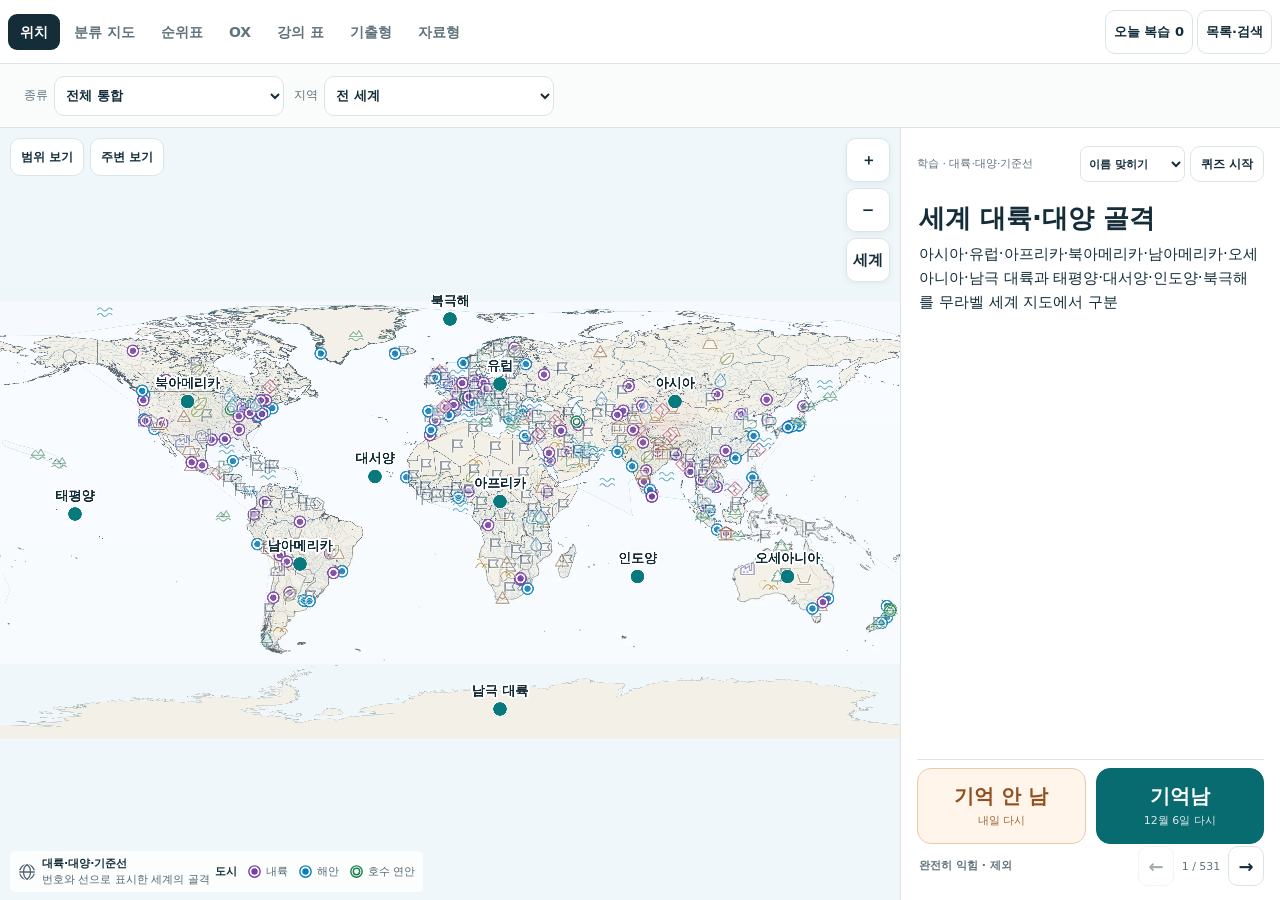
==== commit 38bfc85f: "기출형: add a harder level (default) that keeps the most confusable draw With 난이도 어렵게 (실전), the default" ====
--- a/index.html
+++ b/index.html
@@ -77,7 +77,7 @@
 @media(max-width:599px),(min-height:501px) and (max-width:899px){#app{grid-template-columns:minmax(0,1fr)}}header{min-width:0}header h1{min-width:0;overflow:hidden;text-overflow:ellipsis}.headerLink{flex-shrink:0;display:inline-flex;align-items:center;min-height:44px;padding:8px;border:1px solid #badcd5;border-radius:10px;background:var(--pale);color:var(--accent);font-size:12px;font-weight:700;text-decoration:none;white-space:nowrap}.headerLink:focus-visible{outline:3px solid #52b4c2;outline-offset:2px}@media(min-width:900px){.headerLink{font-size:13px;padding:8px 10px}}@media(max-width:340px){.headerLink{font-size:11px;padding:6px}}
 #allReviewButton{margin:6px 0;width:100%;min-height:44px}#emptyAllReview{margin-top:8px;width:100%}
 #mapNote .extentMapNote{font-size:11px;line-height:1.4}
-</style><link rel="stylesheet" href="assets/site.css?v=20261029-apart1"><script src="assets/site.js?v=20261029-apart1"></script></head><body>
+</style><link rel="stylesheet" href="assets/site.css?v=20261031-hard1"><script src="assets/site.js?v=20261031-hard1"></script></head><body>
 <div id="bootNotice" role="status"><b>지도를 준비하고 있어요.</b><br>이 안내가 계속 보이고 버튼이 반응하지 않으면 파일을 다운로드해 Chrome 또는 삼성 인터넷에서 열어 주세요.</div>
 <div id="app">
  <header class="site-header"><h1 class="sr-only">세계지리 위치 학습</h1><nav class="site-nav" aria-label="연습 종류"><a href="index.html" aria-current="page">위치</a><a href="classify.html">분류 지도</a><a href="rankings.html">순위표</a><a href="facts.html">OX</a><a href="concepts.html">강의 표</a><a href="exam.html">기출형</a><a href="materials.html">자료형</a></nav><div class="site-tools"><button id="reviewButton" aria-pressed="false">오늘 복습 <span id="reviewCount">0</span></button><button id="listButton" aria-controls="listDrawer" aria-expanded="false">목록·검색</button></div></header>
@@ -136,7 +136,7 @@
 <script id="auditData" type="application/json">[{"id":"세계 좌표 골격::세계 대륙·대양 골격","name":"세계 대륙·대양 골격","section":"좌표 골격","subcat":"대륙·대양","memo":"아시아·유럽·아프리카·북아메리카·남아메리카·오세아니아·남극 대륙과 태평양·대서양·인도양·북극해를 무라벨 세계 지도에서 구분","why":"경·위도·반구·대륙을 직접 판정하는 평가원 문항","exam":"2017_6_18 / 2027_6_14","quick":"","geometry":{"type":"worldlabels","points":[["아시아",90,45],["유럽",20,52],["아프리카",20,5],["북아메리카",-105,45],["남아메리카",-60,-20],["오세아니아",135,-25],["남극 대륙",20,-55],["태평양",-150,0],["대서양",-30,15],["인도양",75,-25],["북극해",0,78]]},"source":"평가원 감사"},{"id":"세계 좌표 골격::적도·북회귀선·남회귀선","name":"적도·북회귀선·남회귀선","section":"좌표 골격","subcat":"위도 기준선","memo":"적도 0° / 북회귀선 23.5°N / 남회귀선 23.5°S; 통과하는 대륙과 남·북반구를 판정","why":"경·위도·반구·대륙을 직접 판정하는 평가원 문항","exam":"2018_수능_18 / 2026_6_12","quick":"","geometry":{"type":"latlines","lats":[0,23.5,-23.5]},"source":"평가원 감사"},{"id":"세계 좌표 골격::본초 자오선","name":"본초 자오선","section":"좌표 골격","subcat":"경도 기준선","memo":"경도 0°; 영국 그리니치·런던 부근을 지나며 동경(E)·서경(W)의 기준","why":"경·위도·반구·대륙을 직접 판정하는 평가원 문항","exam":"2016_6_4 / 2026_6_5","quick":"","geometry":{"type":"lonlines","lons":[0]},"source":"평가원 감사"},{"id":"세계 좌표 골격::남·북반구 계절·낮 길이","name":"남·북반구 계절·낮 길이","section":"좌표 골격","subcat":"반구 판정","memo":"북반구와 남반구의 1월·7월 계절은 반대; 같은 날짜에는 여름인 반구의 낮이 더 길고 고위도일수록 계절별 낮 길이 차가 큼","why":"경·위도·반구·대륙을 직접 판정하는 평가원 문항","exam":"2017_수능_7 / 2024_수능_19 / 2027_9_19","quick":"","geometry":{"type":"hemispheres"},"source":"평가원 감사"},{"id":"세계 좌표 골격::동경·서경과 동서 비교","name":"동경·서경과 동서 비교","section":"좌표 골격","subcat":"경도 판정","memo":"E/W를 먼저 읽고 0°에서의 각거리로 본초 자오선과의 최단 거리 및 동서 관계를 판정","why":"경·위도·반구·대륙을 직접 판정하는 평가원 문항","exam":"2026_6_5","quick":"","geometry":{"type":"lonlines","lons":[0],"eastwest":true},"source":"평가원 감사"},{"id":"도시·도시 단서::런던","name":"런던","section":"도시 103","subcat":"유럽","memo":"영국 남동부; 템스강·본초 자오선; 카나리 워프·타워 브리지","why":"도시 지도점·좌표·도시 식별 선지 판정","exam":"2014_수능_18 / 2016_6_4 / 2026_6_2","quick":"금융·세계 도시·템스강","geometry":{"type":"point","lon":-0.1278,"lat":51.5074,"kind":"city"},"source":"평가원 감사","country":"영국"},{"id":"도시·도시 단서::파리","name":"파리","section":"도시 103","subcat":"유럽","memo":"프랑스; 에펠탑·개선문·라 데팡스","why":"도시 지도점·좌표·도시 식별 선지 판정","exam":"2024_6_18 / 2027_6_11 / 2027_9_3","quick":"세계 도시·문화·관광","geometry":{"type":"point","lon":2.3522,"lat":48.8566,"kind":"city"},"source":"평가원 감사","country":"프랑스"},{"id":"도시·도시 단서::브뤼셀","name":"브뤼셀","section":"도시 103","subcat":"유럽","memo":"벨기에","why":"도시 지도점·좌표·도시 식별 선지 판정","exam":"2026_6_2","quick":"EU·국제 정치 중심","geometry":{"type":"point","lon":4.3517,"lat":50.8503,"kind":"city"},"source":"평가원 감사","country":"벨기에"},{"id":"도시·도시 단서::로테르담","name":"로테르담","section":"도시 103","subcat":"유럽","memo":"네덜란드; 라인강 하구의 항구 도시","why":"도시 지도점·좌표·도시 식별 선지 판정","exam":"2021_9_14 / 2024_9_10 / 2027_9_5","quick":"라인강 하구·유럽 최대급 항만","geometry":{"type":"point","lon":4.4777,"lat":51.9244,"kind":"city"},"source":"평가원 감사","country":"네덜란드"},{"id":"도시·도시 단서::함부르크","name":"함부르크","section":"도시 103","subcat":"유럽","memo":"독일 북부의 항구 도시","why":"도시 지도점·좌표·도시 식별 선지 판정","exam":"2024_9_10","quick":"엘베강 하구·북해 항만","geometry":{"type":"point","lon":9.9937,"lat":53.5511,"kind":"city"},"source":"평가원 감사","country":"독일"},{"id":"도시·도시 단서::바젤","name":"바젤","section":"도시 103","subcat":"유럽","memo":"스위스 북서부; 프랑스·독일 국경권","why":"도시 지도점·좌표·도시 식별 선지 판정","exam":"2014_수능_18","quick":"","geometry":{"type":"point","lon":7.5886,"lat":47.5596,"kind":"city"},"source":"평가원 감사","country":"스위스"},{"id":"도시·도시 단서::베를린","name":"베를린","section":"도시 103","subcat":"유럽","memo":"독일; 영화제 개최 도시","why":"도시 지도점·좌표·도시 식별 선지 판정","exam":"2016_9_12","quick":"독일 수도·통일 상징","geometry":{"type":"point","lon":13.405,"lat":52.52,"kind":"city"},"source":"평가원 감사","country":"독일"},{"id":"도시·도시 단서::망통","name":"망통","section":"도시 103","subcat":"유럽","memo":"프랑스 남동부; 레몬 축제 개최 도시","why":"도시 지도점·좌표·도시 식별 선지 판정","exam":"2016_9_12","quick":"","geometry":{"type":"point","lon":7.4975,"lat":43.7745,"kind":"city"},"source":"평가원 감사","country":"프랑스"},{"id":"도시·도시 단서::뮌헨","name":"뮌헨","section":"도시 103","subcat":"유럽","memo":"독일 남부; 옥토버페스트·첨단 산업 도시","why":"도시 지도점·좌표·도시 식별 선지 판정","exam":"2020_6_9 / 2027_9_5","quick":"자동차·첨단·남부 중심","geometry":{"type":"point","lon":11.582,"lat":48.1351,"kind":"city"},"source":"평가원 감사","country":"독일"},{"id":"도시·도시 단서::밀라노","name":"밀라노","section":"도시 103","subcat":"유럽","memo":"이탈리아 북부 롬바르디아; 패션 산업","why":"도시 지도점·좌표·도시 식별 선지 판정","exam":"2023_6_4","quick":"북부 공업·패션·금융","geometry":{"type":"point","lon":9.19,"lat":45.4642,"kind":"city"},"source":"평가원 감사","country":"이탈리아"},{"id":"도시·도시 단서::바르셀로나","name":"바르셀로나","section":"도시 103","subcat":"유럽","memo":"에스파냐 북동부 카탈루냐","why":"도시 지도점·좌표·도시 식별 선지 판정","exam":"2023_6_4 / 2025_9_3","quick":"카탈루냐 중심·공업·관광","geometry":{"type":"point","lon":2.1686,"lat":41.3874,"kind":"city"},"source":"평가원 감사","country":"에스파냐"},{"id":"도시·도시 단서::마드리드","name":"마드리드","section":"도시 103","subcat":"유럽","memo":"에스파냐; 바르셀로나와 구분","why":"도시 지도점·좌표·도시 식별 선지 판정","exam":"2023_6_4","quick":"에스파냐 수도","geometry":{"type":"point","lon":-3.7038,"lat":40.4168,"kind":"city"},"source":"평가원 감사","country":"에스파냐"},{"id":"도시·도시 단서::볼로냐","name":"볼로냐","section":"도시 103","subcat":"유럽","memo":"이탈리아 북부; 제3 이탈리아의 중심권","why":"도시 지도점·좌표·도시 식별 선지 판정","exam":"2022_6_6","quick":"","geometry":{"type":"point","lon":11.3426,"lat":44.4949,"kind":"city"},"source":"평가원 감사","country":"이탈리아"},{"id":"도시·도시 단서::베네치아","name":"베네치아","section":"도시 103","subcat":"유럽","memo":"이탈리아 북동부의 수상 도시","why":"도시 지도점·좌표·도시 식별 선지 판정","exam":"2025_6_9","quick":"석호·운하·관광","geometry":{"type":"point","lon":12.3155,"lat":45.4408,"kind":"city"},"source":"평가원 감사","country":"이탈리아"},{"id":"도시·도시 단서::글래스고","name":"글래스고","section":"도시 103","subcat":"유럽","memo":"영국 스코틀랜드 서부; 실리콘 글렌","why":"도시 지도점·좌표·도시 식별 선지 판정","exam":"2024_9_10 / 2026_수능_20","quick":"스코틀랜드","geometry":{"type":"point","lon":-4.2518,"lat":55.8642,"kind":"city"},"source":"평가원 감사","country":"영국"},{"id":"도시·도시 단서::에든버러","name":"에든버러","section":"도시 103","subcat":"유럽","memo":"영국 스코틀랜드 동부; 실리콘 글렌","why":"도시 지도점·좌표·도시 식별 선지 판정","exam":"2024_9_10 / 2026_수능_20","quick":"","geometry":{"type":"point","lon":-3.1883,"lat":55.9533,"kind":"city"},"source":"평가원 감사","country":"영국"},{"id":"도시·도시 단서::케임브리지","name":"케임브리지","section":"도시 103","subcat":"유럽","memo":"영국 런던 북동쪽; 케임브리지 사이언스 파크","why":"도시 지도점·좌표·도시 식별 선지 판정","exam":"2020_6_12 / 2023_수능_9","quick":"대학·첨단 연구 클러스터","geometry":{"type":"point","lon":0.1218,"lat":52.2053,"kind":"city"},"source":"평가원 감사","country":"영국"},{"id":"도시·도시 단서::리옹","name":"리옹","section":"도시 103","subcat":"유럽","memo":"프랑스 남동부; 유럽 산업 도시 지도 후보","why":"도시 지도점·좌표·도시 식별 선지 판정","exam":"2024_9_10","quick":"론강 교통·공업","geometry":{"type":"point","lon":4.8357,"lat":45.764,"kind":"city"},"source":"평가원 감사","country":"프랑스"},{"id":"도시·도시 단서::오울루","name":"오울루","section":"도시 103","subcat":"유럽","memo":"핀란드의 고위도 항구 도시; 첨단 산업 클러스터","why":"도시 지도점·좌표·도시 식별 선지 판정","exam":"2021_9_14 / 2027_6_20","quick":"북부 첨단 산업","geometry":{"type":"point","lon":25.4651,"lat":65.0121,"kind":"city"},"source":"평가원 감사","country":"핀란드"},{"id":"도시·도시 단서::뒤스부르크","name":"뒤스부르크","section":"도시 103","subcat":"유럽","memo":"독일 루르 공업 지역의 거점","why":"도시 지도점·좌표·도시 식별 선지 판정","exam":"2027_6_20","quick":"","geometry":{"type":"point","lon":6.7623,"lat":51.4344,"kind":"city"},"source":"평가원 감사","country":"독일"},{"id":"도시·도시 단서::에센","name":"에센","section":"도시 103","subcat":"유럽","memo":"독일 루르 공업 지역의 거점","why":"도시 지도점·좌표·도시 식별 선지 판정","exam":"2027_6_20","quick":"","geometry":{"type":"point","lon":7.0116,"lat":51.4556,"kind":"city"},"source":"평가원 감사","country":"독일"},{"id":"도시·도시 단서::상트페테르부르크","name":"상트페테르부르크","section":"도시 103","subcat":"유럽","memo":"러시아 북서부 고위도; 백야 축제","why":"도시 지도점·좌표·도시 식별 선지 판정","exam":"2015_6_2","quick":"발트해 관문·서부 항구","geometry":{"type":"point","lon":30.3351,"lat":59.9343,"kind":"city"},"source":"평가원 감사","country":"러시아"},{"id":"도시·도시 단서::로마","name":"로마","section":"도시 103","subcat":"유럽","memo":"이탈리아","why":"도시 지도점·좌표·도시 식별 선지 판정","exam":"2014_수능_10","quick":"고대 유산·이탈리아 수도","geometry":{"type":"point","lon":12.4964,"lat":41.9028,"kind":"city"},"source":"평가원 감사","country":"이탈리아"},{"id":"도시·도시 단서::모스크바","name":"모스크바","section":"도시 103","subcat":"유럽","memo":"러시아","why":"도시 지도점·좌표·도시 식별 선지 판정","exam":"2014_수능_10","quick":"러시아 정치·경제 중심","geometry":{"type":"point","lon":37.6173,"lat":55.7558,"kind":"city"},"source":"평가원 감사","country":"러시아"},{"id":"도시·도시 단서::뒤셀도르프","name":"뒤셀도르프","section":"도시 103","subcat":"유럽","memo":"독일","why":"도시 지도점·좌표·도시 식별 선지 판정","exam":"2014_수능_10","quick":"","geometry":{"type":"point","lon":6.7735,"lat":51.2277,"kind":"city"},"source":"평가원 감사","country":"독일"},{"id":"도시·도시 단서::아테네","name":"아테네","section":"도시 103","subcat":"유럽","memo":"그리스","why":"도시 지도점·좌표·도시 식별 선지 판정","exam":"2025_9_3","quick":"그리스 수도","geometry":{"type":"point","lon":23.7275,"lat":37.9838,"kind":"city"},"source":"평가원 감사","country":"그리스"},{"id":"도시·도시 단서::이스탄불","name":"이스탄불","section":"도시 103","subcat":"서남·중앙아시아","memo":"튀르키예 서부; 보스포루스 해협 양안","why":"도시 지도점·좌표·도시 식별 선지 판정","exam":"2023_수능_2 / 2026_수능_18","quick":"보스포루스·유럽/아시아 연결","geometry":{"type":"point","lon":28.9784,"lat":41.0082,"kind":"city"},"source":"평가원 감사","country":"튀르키예"},{"id":"도시·도시 단서::앙카라","name":"앙카라","section":"도시 103","subcat":"서남·중앙아시아","memo":"튀르키예 내륙의 수도; 아나톨리아 고원","why":"도시 지도점·좌표·도시 식별 선지 판정","exam":"2022_9_15 / 2025_9_12","quick":"아나톨리아 내륙·튀르키예 수도","geometry":{"type":"point","lon":32.8597,"lat":39.9334,"kind":"city"},"source":"평가원 감사","country":"튀르키예"},{"id":"도시·도시 단서::테헤란","name":"테헤란","section":"도시 103","subcat":"서남·중앙아시아","memo":"이란 북부; 엘부르즈산맥 남쪽 기슭","why":"도시 지도점·좌표·도시 식별 선지 판정","exam":"2025_9_12 / 2026_수능_18","quick":"이란 고원 북부·수도","geometry":{"type":"point","lon":51.389,"lat":35.6892,"kind":"city"},"source":"평가원 감사","country":"이란"},{"id":"도시·도시 단서::리야드","name":"리야드","section":"도시 103","subcat":"서남·중앙아시아","memo":"사우디아라비아 내륙; 네푸드 사막과 룹알할리 사막 사이","why":"도시 지도점·좌표·도시 식별 선지 판정","exam":"2022_9_15 / 2025_9_12","quick":"내륙 사막 도시·사우디 수도","geometry":{"type":"point","lon":46.6753,"lat":24.7136,"kind":"city"},"source":"평가원 감사","country":"사우디아라비아"},{"id":"도시·도시 단서::메카","name":"메카","section":"도시 103","subcat":"서남·중앙아시아","memo":"사우디아라비아 서부; 이슬람교 최대 성지","why":"도시 지도점·좌표·도시 식별 선지 판정","exam":"2022_수능_10 / 2027_9_13","quick":"이슬람 최대 성지","geometry":{"type":"point","lon":39.8579,"lat":21.3891,"kind":"city"},"source":"평가원 감사","country":"사우디아라비아"},{"id":"도시·도시 단서::메디나","name":"메디나","section":"도시 103","subcat":"서남·중앙아시아","memo":"사우디아라비아 서부; 메카와 함께 이슬람교 성지","why":"도시 지도점·좌표·도시 식별 선지 판정","exam":"2023_수능_2 / 2026_6_9","quick":"이슬람 성지·순례","geometry":{"type":"point","lon":39.5692,"lat":24.5247,"kind":"city"},"source":"평가원 감사","country":"사우디아라비아"},{"id":"도시·도시 단서::도하","name":"도하","section":"도시 103","subcat":"서남·중앙아시아","memo":"카타르의 수도·최대 도시","why":"도시 지도점·좌표·도시 식별 선지 판정","exam":"2026_수능_18","quick":"카타르 수도·LNG 천연가스","geometry":{"type":"point","lon":51.531,"lat":25.2854,"kind":"city"},"source":"평가원 감사","country":"카타르"},{"id":"도시·도시 단서::아부다비","name":"아부다비","section":"도시 103","subcat":"서남·중앙아시아","memo":"아랍 에미리트의 수도","why":"도시 지도점·좌표·도시 식별 선지 판정","exam":"2021_6_16 / 2022_9_6","quick":"UAE 수도·석유 자본","geometry":{"type":"point","lon":54.3773,"lat":24.4539,"kind":"city"},"source":"평가원 감사","country":"아랍 에미리트"},{"id":"도시·도시 단서::두바이","name":"두바이","section":"도시 103","subcat":"서남·중앙아시아","memo":"아랍 에미리트","why":"도시 지도점·좌표·도시 식별 선지 판정","exam":"2021_6_16 / 2022_수능_8","quick":"중계무역·관광·금융 허브","geometry":{"type":"point","lon":55.2708,"lat":25.2048,"kind":"city"},"source":"평가원 감사","country":"아랍 에미리트"},{"id":"도시·도시 단서::아스타나","name":"아스타나","section":"도시 103","subcat":"서남·중앙아시아","memo":"카자흐스탄의 수도","why":"도시 지도점·좌표·도시 식별 선지 판정","exam":"2022_9_6","quick":"계획 수도·카자흐스탄 북부","geometry":{"type":"point","lon":71.4491,"lat":51.1694,"kind":"city"},"source":"평가원 감사","country":"카자흐스탄"},{"id":"도시·도시 단서::예루살렘","name":"예루살렘","section":"도시 103","subcat":"서남·중앙아시아","memo":"이스라엘; 종교 문항의 수도·성지 단서","why":"도시 지도점·좌표·도시 식별 선지 판정","exam":"2016_수능_4","quick":"유대교·기독교·이슬람 성지","geometry":{"type":"point","lon":35.2137,"lat":31.7683,"kind":"city"},"source":"평가원 감사","country":"이스라엘"},{"id":"도시·도시 단서::뉴델리","name":"뉴델리","section":"도시 103","subcat":"남부 아시아","memo":"인도 북부의 수도","why":"도시 지도점·좌표·도시 식별 선지 판정","exam":"2018_6_3","quick":"인도 수도·북부 정치 중심","geometry":{"type":"point","lon":77.209,"lat":28.6139,"kind":"city"},"source":"평가원 감사","country":"인도"},{"id":"도시·도시 단서::뭄바이","name":"뭄바이","section":"도시 103","subcat":"남부 아시아","memo":"인도 서부; 영화 산업","why":"도시 지도점·좌표·도시 식별 선지 판정","exam":"2014_9_18","quick":"인도 최대 경제·영화 산업","geometry":{"type":"point","lon":72.8777,"lat":19.076,"kind":"city"},"source":"평가원 감사","country":"인도"},{"id":"도시·도시 단서::벵갈루루","name":"벵갈루루","section":"도시 103","subcat":"남부 아시아","memo":"인도 남부 내륙; 첨단 산업","why":"도시 지도점·좌표·도시 식별 선지 판정","exam":"2022_수능_14 / 2025_6_14","quick":"데칸 고원·IT 산업","geometry":{"type":"point","lon":77.5946,"lat":12.9716,"kind":"city"},"source":"평가원 감사","country":"인도"},{"id":"도시·도시 단서::하이데라바드","name":"하이데라바드","section":"도시 103","subcat":"남부 아시아","memo":"인도 중남부 내륙; 첨단 산업","why":"도시 지도점·좌표·도시 식별 선지 판정","exam":"2022_수능_14 / 2025_6_14","quick":"","geometry":{"type":"point","lon":78.4867,"lat":17.385,"kind":"city"},"source":"평가원 감사","country":"인도"},{"id":"도시·도시 단서::콜카타","name":"콜카타","section":"도시 103","subcat":"남부 아시아","memo":"인도 동부","why":"도시 지도점·좌표·도시 식별 선지 판정","exam":"2026_수능_19","quick":"갠지스 하류·옛 식민 항구","geometry":{"type":"point","lon":88.3639,"lat":22.5726,"kind":"city"},"source":"평가원 감사","country":"인도"},{"id":"도시·도시 단서::다카","name":"다카","section":"도시 103","subcat":"남부 아시아","memo":"방글라데시","why":"도시 지도점·좌표·도시 식별 선지 판정","exam":"2024_수능_20","quick":"삼각주·초고밀 인구","geometry":{"type":"point","lon":90.4125,"lat":23.8103,"kind":"city"},"source":"평가원 감사","country":"방글라데시"},{"id":"도시·도시 단서::도쿄","name":"도쿄","section":"도시 103","subcat":"동·동남아시아","memo":"일본; 북반구·동경권 도시","why":"도시 지도점·좌표·도시 식별 선지 판정","exam":"2018_9_4 / 2025_9_3","quick":"수도권 거대 도시·세계 도시","geometry":{"type":"point","lon":139.6503,"lat":35.6762,"kind":"city"},"source":"평가원 감사","country":"일본"},{"id":"도시·도시 단서::베이징","name":"베이징","section":"도시 103","subcat":"동·동남아시아","memo":"중국","why":"도시 지도점·좌표·도시 식별 선지 판정","exam":"2014_수능_10 / 2025_9_3","quick":"정치 중심·중국 수도","geometry":{"type":"point","lon":116.4074,"lat":39.9042,"kind":"city"},"source":"평가원 감사","country":"중국"},{"id":"도시·도시 단서::서울","name":"서울","section":"도시 103","subcat":"동·동남아시아","memo":"대한민국","why":"도시 지도점·좌표·도시 식별 선지 판정","exam":"2014_수능_10 / 2025_9_3","quick":"수도권 집중·정치·경제","geometry":{"type":"point","lon":126.978,"lat":37.5665,"kind":"city"},"source":"평가원 감사","country":"대한민국"},{"id":"도시·도시 단서::오사카","name":"오사카","section":"도시 103","subcat":"동·동남아시아","memo":"일본","why":"도시 지도점·좌표·도시 식별 선지 판정","exam":"2014_수능_10","quick":"간사이 상공업·항만","geometry":{"type":"point","lon":135.5023,"lat":34.6937,"kind":"city"},"source":"평가원 감사","country":"일본"},{"id":"도시·도시 단서::울란바토르","name":"울란바토르","section":"도시 103","subcat":"동·동남아시아","memo":"몽골; 나담 축제 개최 도시","why":"도시 지도점·좌표·도시 식별 선지 판정","exam":"2020_6_9","quick":"몽골 수도·초원 유목","geometry":{"type":"point","lon":106.9057,"lat":47.8864,"kind":"city"},"source":"평가원 감사","country":"몽골"},{"id":"도시·도시 단서::네피도","name":"네피도","section":"도시 103","subcat":"동·동남아시아","memo":"미얀마의 수도","why":"도시 지도점·좌표·도시 식별 선지 판정","exam":"2022_수능_6 / 2026_수능_6","quick":"계획 수도·내륙 행정","geometry":{"type":"point","lon":96.0785,"lat":19.7633,"kind":"city"},"source":"평가원 감사","country":"미얀마"},{"id":"도시·도시 단서::양곤","name":"양곤","section":"도시 103","subcat":"동·동남아시아","memo":"미얀마 남부; 이라와디강 하류권","why":"도시 지도점·좌표·도시 식별 선지 판정","exam":"2026_수능_6","quick":"옛 수도·이라와디 하구 항구","geometry":{"type":"point","lon":96.1735,"lat":16.8409,"kind":"city"},"source":"평가원 감사","country":"미얀마"},{"id":"도시·도시 단서::방콕","name":"방콕","section":"도시 103","subcat":"동·동남아시아","memo":"타이 중부; 짜오프라야강 하류","why":"도시 지도점·좌표·도시 식별 선지 판정","exam":"2025_수능_5 / 2026_수능_6","quick":"차오프라야강 하류·수도","geometry":{"type":"point","lon":100.5018,"lat":13.7563,"kind":"city"},"source":"평가원 감사","country":"타이"},{"id":"도시·도시 단서::하노이","name":"하노이","section":"도시 103","subcat":"동·동남아시아","memo":"베트남 북부의 수도","why":"도시 지도점·좌표·도시 식별 선지 판정","exam":"2023_9_9 / 2026_수능_6","quick":"북부 정치 중심·홍강 삼각주","geometry":{"type":"point","lon":105.8342,"lat":21.0278,"kind":"city"},"source":"평가원 감사","country":"베트남"},{"id":"도시·도시 단서::호찌민","name":"호찌민","section":"도시 103","subcat":"동·동남아시아","memo":"베트남 남부; 메콩강 하구 삼각주 부근","why":"도시 지도점·좌표·도시 식별 선지 판정","exam":"2026_수능_6 / 2027_9_14","quick":"남부 경제 중심·메콩권","geometry":{"type":"point","lon":106.6297,"lat":10.8231,"kind":"city"},"source":"평가원 감사","country":"베트남"},{"id":"도시·도시 단서::비엔티안","name":"비엔티안","section":"도시 103","subcat":"동·동남아시아","memo":"라오스의 수위 도시; 타이 국경의 메콩강 연안","why":"도시 지도점·좌표·도시 식별 선지 판정","exam":"2027_9_14","quick":"메콩강 연안·라오스 수도","geometry":{"type":"point","lon":102.6331,"lat":17.9757,"kind":"city"},"source":"평가원 감사","country":"라오스"},{"id":"도시·도시 단서::프놈펜","name":"프놈펜","section":"도시 103","subcat":"동·동남아시아","memo":"캄보디아의 수위 도시; 메콩강 유역","why":"도시 지도점·좌표·도시 식별 선지 판정","exam":"2027_9_14","quick":"메콩·톤레사프 합류부","geometry":{"type":"point","lon":104.9282,"lat":11.5564,"kind":"city"},"source":"평가원 감사","country":"캄보디아"},{"id":"도시·도시 단서::쿠알라룸푸르","name":"쿠알라룸푸르","section":"도시 103","subcat":"동·동남아시아","memo":"말레이시아","why":"도시 지도점·좌표·도시 식별 선지 판정","exam":"2022_수능_6 / 2025_수능_5","quick":"말레이시아 경제 중심","geometry":{"type":"point","lon":101.6869,"lat":3.139,"kind":"city"},"source":"평가원 감사","country":"말레이시아"},{"id":"도시·도시 단서::자카르타","name":"자카르타","section":"도시 103","subcat":"동·동남아시아","memo":"인도네시아 자와섬","why":"도시 지도점·좌표·도시 식별 선지 판정","exam":"2019_9_7","quick":"자와섬·과밀·수도권 집중","geometry":{"type":"point","lon":106.8456,"lat":-6.2088,"kind":"city"},"source":"평가원 감사","country":"인도네시아"},{"id":"도시·도시 단서::마닐라","name":"마닐라","section":"도시 103","subcat":"동·동남아시아","memo":"필리핀 루손섬","why":"도시 지도점·좌표·도시 식별 선지 판정","exam":"2018_9_4 / 2022_수능_6","quick":"루손섬·수도권 과밀","geometry":{"type":"point","lon":120.9842,"lat":14.5995,"kind":"city"},"source":"평가원 감사","country":"필리핀"},{"id":"도시·도시 단서::싱가포르","name":"싱가포르","section":"도시 103","subcat":"동·동남아시아","memo":"적도 부근의 도시 국가","why":"도시 지도점·좌표·도시 식별 선지 판정","exam":"2014_6_1 / 2018_6_3","quick":"말라카 해협 관문·중계무역","geometry":{"type":"point","lon":103.8198,"lat":1.3521,"kind":"city"},"source":"평가원 감사","country":"싱가포르"},{"id":"도시·도시 단서::카이로","name":"카이로","section":"도시 103","subcat":"아프리카","memo":"이집트; 나일강 하류","why":"도시 지도점·좌표·도시 식별 선지 판정","exam":"2022_9_6","quick":"나일강 삼각주 입구·거대 도시","geometry":{"type":"point","lon":31.2357,"lat":30.0444,"kind":"city"},"source":"평가원 감사","country":"이집트"},{"id":"도시·도시 단서::아디스아바바","name":"아디스아바바","section":"도시 103","subcat":"아프리카","memo":"에티오피아 아비시니아 고원의 수도","why":"도시 지도점·좌표·도시 식별 선지 판정","exam":"2025_6_19 / 2026_6_19","quick":"에티오피아 고원·고산 수도","geometry":{"type":"point","lon":38.74,"lat":9.03,"kind":"city"},"source":"평가원 감사","country":"에티오피아"},{"id":"도시·도시 단서::라고스","name":"라고스","section":"도시 103","subcat":"아프리카","memo":"나이지리아 기니만 연안의 옛 수도","why":"도시 지도점·좌표·도시 식별 선지 판정","exam":"2025_6_19 / 2026_6_19","quick":"나이지리아 최대 경제 도시","geometry":{"type":"point","lon":3.3792,"lat":6.5244,"kind":"city"},"source":"평가원 감사","country":"나이지리아"},{"id":"도시·도시 단서::아부자","name":"아부자","section":"도시 103","subcat":"아프리카","memo":"나이지리아 내륙의 수도","why":"도시 지도점·좌표·도시 식별 선지 판정","exam":"2023_6_14 / 2025_6_19","quick":"계획 수도·중부 내륙","geometry":{"type":"point","lon":7.3986,"lat":9.0765,"kind":"city"},"source":"평가원 감사","country":"나이지리아"},{"id":"도시·도시 단서::나이로비","name":"나이로비","section":"도시 103","subcat":"아프리카","memo":"케냐의 수도","why":"도시 지도점·좌표·도시 식별 선지 판정","exam":"2026_6_19 / 2027_9_18","quick":"동아프리카 교통·서비스 중심","geometry":{"type":"point","lon":36.8219,"lat":-1.2921,"kind":"city"},"source":"평가원 감사","country":"케냐"},{"id":"도시·도시 단서::킨샤사","name":"킨샤사","section":"도시 103","subcat":"아프리카","memo":"콩고 민주 공화국의 수도","why":"도시 지도점·좌표·도시 식별 선지 판정","exam":"2027_9_18","quick":"콩고강 연안·거대 도시","geometry":{"type":"point","lon":15.2663,"lat":-4.4419,"kind":"city"},"source":"평가원 감사","country":"콩고 민주 공화국"},{"id":"도시·도시 단서::요하네스버그","name":"요하네스버그","section":"도시 103","subcat":"아프리카","memo":"남아프리카 공화국 내륙","why":"도시 지도점·좌표·도시 식별 선지 판정","exam":"2021_수능_18","quick":"금광 기반 경제·공업","geometry":{"type":"point","lon":28.0473,"lat":-26.2041,"kind":"city"},"source":"평가원 감사","country":"남아프리카 공화국"},{"id":"도시·도시 단서::프리토리아","name":"프리토리아","section":"도시 103","subcat":"아프리카","memo":"남아프리카 공화국 내륙","why":"도시 지도점·좌표·도시 식별 선지 판정","exam":"2023_6_14","quick":"행정 수도","geometry":{"type":"point","lon":28.2293,"lat":-25.7479,"kind":"city"},"source":"평가원 감사","country":"남아프리카 공화국"},{"id":"도시·도시 단서::케이프타운","name":"케이프타운","section":"도시 103","subcat":"아프리카","memo":"남아프리카 공화국 남서부 연안","why":"도시 지도점·좌표·도시 식별 선지 판정","exam":"2014_9_18","quick":"입법 수도·케이프 항로","geometry":{"type":"point","lon":18.4241,"lat":-33.9249,"kind":"city"},"source":"평가원 감사","country":"남아프리카 공화국"},{"id":"도시·도시 단서::더반","name":"더반","section":"도시 103","subcat":"아프리카","memo":"남아프리카 공화국 동부 연안","why":"도시 지도점·좌표·도시 식별 선지 판정","exam":"2014_9_18","quick":"인도양 항만·공업","geometry":{"type":"point","lon":31.0218,"lat":-29.8587,"kind":"city"},"source":"평가원 감사","country":"남아프리카 공화국"},{"id":"도시·도시 단서::시애틀","name":"시애틀","section":"도시 103","subcat":"북아메리카","memo":"미국 태평양 연안 북서부","why":"도시 지도점·좌표·도시 식별 선지 판정","exam":"2022_6_20 / 2024_9_17","quick":"IT·항공·태평양 항만","geometry":{"type":"point","lon":-122.3321,"lat":47.6062,"kind":"city"},"source":"평가원 감사","country":"미국"},{"id":"도시·도시 단서::샌프란시스코","name":"샌프란시스코","section":"도시 103","subcat":"북아메리카","memo":"미국 캘리포니아 북부 태평양 연안; 실리콘 밸리권","why":"도시 지도점·좌표·도시 식별 선지 판정","exam":"2022_6_20 / 2026_수능_15","quick":"베이 지역·첨단 산업 관문","geometry":{"type":"point","lon":-122.4194,"lat":37.7749,"kind":"city"},"source":"평가원 감사","country":"미국"},{"id":"도시·도시 단서::로스앤젤레스","name":"로스앤젤레스","section":"도시 103","subcat":"북아메리카","memo":"미국 캘리포니아 남부 태평양 연안; 할리우드","why":"도시 지도점·좌표·도시 식별 선지 판정","exam":"2022_6_20 / 2026_수능_15","quick":"","geometry":{"type":"point","lon":-118.2437,"lat":34.0522,"kind":"city"},"source":"평가원 감사","country":"미국"},{"id":"도시·도시 단서::포틀랜드","name":"포틀랜드","section":"도시 103","subcat":"북아메리카","memo":"미국 태평양 연안 북서부","why":"도시 지도점·좌표·도시 식별 선지 판정","exam":"2024_9_17","quick":"","geometry":{"type":"point","lon":-122.6784,"lat":45.5152,"kind":"city"},"source":"평가원 감사","country":"미국"},{"id":"도시·도시 단서::라스베이거스","name":"라스베이거스","section":"도시 103","subcat":"북아메리카","memo":"미국 남서부 내륙; 데스밸리 동쪽권","why":"도시 지도점·좌표·도시 식별 선지 판정","exam":"2027_6_2","quick":"","geometry":{"type":"point","lon":-115.1398,"lat":36.1699,"kind":"city"},"source":"평가원 감사","country":"미국"},{"id":"도시·도시 단서::휴스턴","name":"휴스턴","section":"도시 103","subcat":"북아메리카","memo":"미국 텍사스의 멕시코만 연안권","why":"도시 지도점·좌표·도시 식별 선지 판정","exam":"2026_수능_15 / 2027_9_16","quick":"석유화학·우주 산업","geometry":{"type":"point","lon":-95.3698,"lat":29.7604,"kind":"city"},"source":"평가원 감사","country":"미국"},{"id":"도시·도시 단서::뉴올리언스","name":"뉴올리언스","section":"도시 103","subcat":"북아메리카","memo":"미국 미시시피강 하구권","why":"도시 지도점·좌표·도시 식별 선지 판정","exam":"2023_9_13 / 2027_9_16","quick":"","geometry":{"type":"point","lon":-90.0715,"lat":29.9511,"kind":"city"},"source":"평가원 감사","country":"미국"},{"id":"도시·도시 단서::시카고","name":"시카고","section":"도시 103","subcat":"북아메리카","memo":"미국 미시간호 연안; 오대호–미시시피강 수운","why":"도시 지도점·좌표·도시 식별 선지 판정","exam":"2023_9_13 / 2026_수능_15","quick":"오대호·철도·공업·곡물","geometry":{"type":"point","lon":-87.6298,"lat":41.8781,"kind":"city"},"source":"평가원 감사","country":"미국"},{"id":"도시·도시 단서::디트로이트","name":"디트로이트","section":"도시 103","subcat":"북아메리카","memo":"미국 오대호권; 러스트 벨트","why":"도시 지도점·좌표·도시 식별 선지 판정","exam":"2021_6_18 / 2026_9_16","quick":"자동차 공업의 상징","geometry":{"type":"point","lon":-83.0458,"lat":42.3314,"kind":"city"},"source":"평가원 감사","country":"미국"},{"id":"도시·도시 단서::토론토","name":"토론토","section":"도시 103","subcat":"북아메리카","memo":"캐나다 오대호권","why":"도시 지도점·좌표·도시 식별 선지 판정","exam":"2027_9_16","quick":"캐나다 최대 경제 도시","geometry":{"type":"point","lon":-79.3832,"lat":43.6532,"kind":"city"},"source":"평가원 감사","country":"캐나다"},{"id":"도시·도시 단서::보스턴","name":"보스턴","section":"도시 103","subcat":"북아메리카","memo":"미국 북동부 대서양 연안","why":"도시 지도점·좌표·도시 식별 선지 판정","exam":"2023_9_13 / 2026_수능_15","quick":"대학·바이오·첨단 연구","geometry":{"type":"point","lon":-71.0589,"lat":42.3601,"kind":"city"},"source":"평가원 감사","country":"미국"},{"id":"도시·도시 단서::뉴욕","name":"뉴욕","section":"도시 103","subcat":"북아메리카","memo":"미국 북동부; 맨해튼·월스트리트·타임스 스퀘어","why":"도시 지도점·좌표·도시 식별 선지 판정","exam":"2020_수능_8 / 2023_9_13 / 2027_6_11","quick":"세계 도시·금융·UN","geometry":{"type":"point","lon":-74.006,"lat":40.7128,"kind":"city"},"source":"평가원 감사","country":"미국"},{"id":"도시·도시 단서::워싱턴 D.C.","name":"워싱턴 D.C.","section":"도시 103","subcat":"북아메리카","memo":"미국 북동부 대서양 연안권","why":"도시 지도점·좌표·도시 식별 선지 판정","exam":"2023_9_13","quick":"미국 정치·행정 수도","geometry":{"type":"point","lon":-77.0369,"lat":38.9072,"kind":"city"},"source":"평가원 감사","country":"미국"},{"id":"도시·도시 단서::볼티모어","name":"볼티모어","section":"도시 103","subcat":"북아메리카","memo":"미국 북동부 대서양 연안","why":"도시 지도점·좌표·도시 식별 선지 판정","exam":"2024_9_17","quick":"","geometry":{"type":"point","lon":-76.6122,"lat":39.2904,"kind":"city"},"source":"평가원 감사","country":"미국"},{"id":"도시·도시 단서::애틀랜타","name":"애틀랜타","section":"도시 103","subcat":"북아메리카","memo":"미국 남동부 내륙","why":"도시 지도점·좌표·도시 식별 선지 판정","exam":"2024_9_17 / 2025_9_3","quick":"","geometry":{"type":"point","lon":-84.388,"lat":33.749,"kind":"city"},"source":"평가원 감사","country":"미국"},{"id":"도시·도시 단서::신시내티","name":"신시내티","section":"도시 103","subcat":"북아메리카","memo":"미국 중동부 내륙","why":"도시 지도점·좌표·도시 식별 선지 판정","exam":"2014_수능_10","quick":"","geometry":{"type":"point","lon":-84.512,"lat":39.1031,"kind":"city"},"source":"평가원 감사","country":"미국"},{"id":"도시·도시 단서::몬트리올","name":"몬트리올","section":"도시 103","subcat":"북아메리카","memo":"캐나다 퀘벡주; 환경 협약 체결 도시","why":"도시 지도점·좌표·도시 식별 선지 판정","exam":"2027_9_3","quick":"프랑스어권·세인트로렌스","geometry":{"type":"point","lon":-73.5673,"lat":45.5017,"kind":"city"},"source":"평가원 감사","country":"캐나다"},{"id":"도시·도시 단서::멕시코시티","name":"멕시코시티","section":"도시 103","subcat":"라틴 아메리카","memo":"멕시코 내륙 고지대","why":"도시 지도점·좌표·도시 식별 선지 판정","exam":"2022_수능_15 / 2023_9_18","quick":"멕시코 고원·과밀 대도시","geometry":{"type":"point","lon":-99.1332,"lat":19.4326,"kind":"city"},"source":"평가원 감사","country":"멕시코"},{"id":"도시·도시 단서::보고타","name":"보고타","section":"도시 103","subcat":"라틴 아메리카","memo":"콜롬비아의 안데스 고지 수도","why":"도시 지도점·좌표·도시 식별 선지 판정","exam":"2023_6_14","quick":"안데스 고원·고산 수도","geometry":{"type":"point","lon":-74.0721,"lat":4.711,"kind":"city"},"source":"평가원 감사","country":"콜롬비아"},{"id":"도시·도시 단서::키토","name":"키토","section":"도시 103","subcat":"라틴 아메리카","memo":"에콰도르의 적도 부근 고지 수도","why":"도시 지도점·좌표·도시 식별 선지 판정","exam":"2018_6_3","quick":"적도 부근 안데스 고산","geometry":{"type":"point","lon":-78.4678,"lat":-0.1807,"kind":"city"},"source":"평가원 감사","country":"에콰도르"},{"id":"도시·도시 단서::리마","name":"리마","section":"도시 103","subcat":"라틴 아메리카","memo":"페루 태평양 연안","why":"도시 지도점·좌표·도시 식별 선지 판정","exam":"2016_수능_6","quick":"해안 사막·페루 수도","geometry":{"type":"point","lon":-77.0428,"lat":-12.0464,"kind":"city"},"source":"평가원 감사","country":"페루"},{"id":"도시·도시 단서::쿠스코","name":"쿠스코","section":"도시 103","subcat":"라틴 아메리카","memo":"페루 안데스 내륙; 잉카 제국의 수도","why":"도시 지도점·좌표·도시 식별 선지 판정","exam":"2016_수능_6 / 2027_6_13","quick":"안데스 고산·잉카 중심","geometry":{"type":"point","lon":-71.96746,"lat":-13.53195,"kind":"city"},"source":"평가원 감사","country":"페루"},{"id":"도시·도시 단서::라파스","name":"라파스","section":"도시 103","subcat":"라틴 아메리카","memo":"볼리비아 서부 고지","why":"도시 지도점·좌표·도시 식별 선지 판정","exam":"2022_수능_15","quick":"안데스 고산 행정 수도","geometry":{"type":"point","lon":-68.1193,"lat":-16.4897,"kind":"city"},"source":"평가원 감사","country":"볼리비아"},{"id":"도시·도시 단서::브라질리아","name":"브라질리아","section":"도시 103","subcat":"라틴 아메리카","memo":"브라질 내륙의 수도","why":"도시 지도점·좌표·도시 식별 선지 판정","exam":"2023_6_14 / 2026_수능_19","quick":"내륙 계획 수도","geometry":{"type":"point","lon":-47.8828,"lat":-15.7939,"kind":"city"},"source":"평가원 감사","country":"브라질"},{"id":"도시·도시 단서::리우데자네이루","name":"리우데자네이루","section":"도시 103","subcat":"라틴 아메리카","memo":"브라질 남동부 대서양 연안","why":"도시 지도점·좌표·도시 식별 선지 판정","exam":"2020_수능_8 / 2023_9_18","quick":"해안 관광·옛 수도","geometry":{"type":"point","lon":-43.1729,"lat":-22.9068,"kind":"city"},"source":"평가원 감사","country":"브라질"},{"id":"도시·도시 단서::마나우스","name":"마나우스","section":"도시 103","subcat":"라틴 아메리카","memo":"브라질 북부 아마존강 유역","why":"도시 지도점·좌표·도시 식별 선지 판정","exam":"2025_9_13","quick":"아마존 내륙 항만·열대우림","geometry":{"type":"point","lon":-60.0217,"lat":-3.119,"kind":"city"},"source":"평가원 감사","country":"브라질"},{"id":"도시·도시 단서::산티아고","name":"산티아고","section":"도시 103","subcat":"라틴 아메리카","memo":"칠레 중부; 안데스산맥 서쪽","why":"도시 지도점·좌표·도시 식별 선지 판정","exam":"2021_9_18","quick":"중앙곡지·안데스 서쪽","geometry":{"type":"point","lon":-70.6693,"lat":-33.4489,"kind":"city"},"source":"평가원 감사","country":"칠레"},{"id":"도시·도시 단서::부에노스아이레스","name":"부에노스아이레스","section":"도시 103","subcat":"라틴 아메리카","memo":"아르헨티나 동부 라플라타강 하구권","why":"도시 지도점·좌표·도시 식별 선지 판정","exam":"2022_6_3 / 2022_수능_15","quick":"라플라타·팜파스 관문","geometry":{"type":"point","lon":-58.3816,"lat":-34.6037,"kind":"city"},"source":"평가원 감사","country":"아르헨티나"},{"id":"도시·도시 단서::시드니","name":"시드니","section":"도시 103","subcat":"오세아니아·남극","memo":"오스트레일리아 남동부 연안","why":"도시 지도점·좌표·도시 식별 선지 판정","exam":"2024_9_3 / 2026_6_2","quick":"호주 최대 도시·금융·항만","geometry":{"type":"point","lon":151.2093,"lat":-33.8688,"kind":"city"},"source":"평가원 감사","country":"오스트레일리아"},{"id":"도시·도시 단서::웰링턴","name":"웰링턴","section":"도시 103","subcat":"오세아니아·남극","memo":"뉴질랜드 북섬 남단","why":"도시 지도점·좌표·도시 식별 선지 판정","exam":"2018_9_4","quick":"뉴질랜드 수도·쿡 해협","geometry":{"type":"point","lon":174.7762,"lat":-41.2865,"kind":"city"},"source":"평가원 감사","country":"뉴질랜드"},{"id":"도시·도시 단서::보스토크","name":"보스토크","section":"도시 103","subcat":"오세아니아·남극","memo":"남극 대륙 내륙의 고위도 관측 지점","why":"도시 지도점·좌표·도시 식별 선지 판정","exam":"2026_수능_19","quick":"","geometry":{"type":"point","lon":106.837,"lat":-78.4644,"kind":"city"},"source":"평가원 감사","country":"남극"},{"id":"도시·도시 단서::배로","name":"배로","section":"도시 103","subcat":"기후 도시","memo":"미국 알래스카 북부 고위도","why":"도시 지도점·좌표·도시 식별 선지 판정","exam":"2020_수능_6","quick":"","geometry":{"type":"point","lon":-156.7886,"lat":71.2906,"kind":"city"},"source":"평가원 감사","country":"미국"},{"id":"도시·도시 단서::이르쿠츠크","name":"이르쿠츠크","section":"도시 103","subcat":"기후 도시","memo":"러시아 시베리아 내륙","why":"도시 지도점·좌표·도시 식별 선지 판정","exam":"2020_수능_6","quick":"","geometry":{"type":"point","lon":104.305,"lat":52.2869,"kind":"city"},"source":"평가원 감사","country":"러시아"},{"id":"도시·도시 단서::부뇰","name":"부뇰","section":"도시 103","subcat":"축제 도시","memo":"에스파냐; 토마토 축제 개최 도시","why":"도시 지도점·좌표·도시 식별 선지 판정","exam":"2020_6_9","quick":"","geometry":{"type":"point","lon":-0.7905,"lat":39.4192,"kind":"city"},"source":"평가원 감사","country":"에스파냐"},{"id":"하천::라인강","name":"라인강","section":"자연지리 · 하천","subcat":"하천","memo":"발원: 스위스 알프스권 / 큰 흐름: 서유럽을 지나 북해 / 하구: 로테르담 하구권","why":"하천 지도점·흐름·하구·도시 관계 선지 판정","exam":"2017_6_18 / 2027_6_20","quick":"서유럽 공업·교통","geometry":{"type":"line","pts":[[8,47],[7,50],[5,52]],"kind":"river"},"source":"평가원 감사"},{"id":"하천::다뉴브강","name":"다뉴브강","section":"자연지리 · 하천","subcat":"하천","memo":"발원: 독일 남서부 산지 / 큰 흐름: 중·동부 유럽을 서→동 / 하구: 흑해","why":"하천 지도점·흐름·하구·도시 관계 선지 판정","exam":"2025_9_16","quick":"중부·동남유럽","geometry":{"type":"line","pts":[[9,48],[15,47],[21,45],[29,45]],"kind":"river"},"source":"평가원 감사"},{"id":"하천::나일강","name":"나일강","section":"자연지리 · 하천","subcat":"하천","memo":"발원: 동부 아프리카 고지·호수 지역 / 큰 흐름: 수단·이집트를 남→북 / 하구: 지중해","why":"하천 지도점·흐름·하구·도시 관계 선지 판정","exam":"2017_6_18 / 2025_9_7","quick":"세계적 장강","geometry":{"type":"line","pts":[[31,0],[31,13],[31,25],[31,30]],"kind":"river"},"source":"평가원 감사"},{"id":"하천::나이저강","name":"나이저강","section":"자연지리 · 하천","subcat":"하천","memo":"발원: 서부 아프리카 고지 / 큰 흐름: 말리·니제르·나이지리아 / 하구: 기니만","why":"하천 지도점·흐름·하구·도시 관계 선지 판정","exam":"2024_수능_16","quick":"서아프리카","geometry":{"type":"line","pts":[[-10,12],[-4,15],[4,12],[6,5]],"kind":"river"},"source":"평가원 감사"},{"id":"하천::콩고강","name":"콩고강","section":"자연지리 · 하천","subcat":"하천","memo":"발원: 중남부 아프리카 고지 / 큰 흐름: 콩고 분지를 지나 서쪽 / 하구: 대서양","why":"하천 지도점·흐름·하구·도시 관계 선지 판정","exam":"2018_수능_9 / 2020_수능_13","quick":"콩고 분지","geometry":{"type":"line","pts":[[28,-8],[22,-5],[18,-2],[15,-5]],"kind":"river"},"source":"평가원 감사"},{"id":"하천::잠베지강","name":"잠베지강","section":"자연지리 · 하천","subcat":"하천","memo":"발원: 중남부 아프리카 고지 / 큰 흐름: 잠비아·짐바브웨 국경권을 지나 동쪽 / 하구: 인도양","why":"하천 지도점·흐름·하구·도시 관계 선지 판정","exam":"2024_수능_16","quick":"빅토리아 폭포","geometry":{"type":"line","pts":[[23,-12],[27,-17],[36,-18]],"kind":"river"},"source":"평가원 감사"},{"id":"하천::메콩강","name":"메콩강","section":"자연지리 · 하천","subcat":"하천","memo":"발원: 시짱(티베트)고원 / 큰 흐름: 중국 남서부→미얀마·라오스·타이 국경권→캄보디아·베트남 / 하구: 남중국해","why":"하천 지도점·흐름·하구·도시 관계 선지 판정","exam":"2017_6_18 / 2027_9_14","quick":"인도차이나반도 국제 하천","geometry":{"type":"line","pts":[[94,32],[101,22],[105,15],[106,10]],"kind":"river"},"source":"평가원 감사"},{"id":"하천::이라와디강","name":"이라와디강","section":"자연지리 · 하천","subcat":"하천","memo":"발원: 미얀마 북부 산지 / 큰 흐름: 미얀마를 북→남; 양곤 하류권 / 하구: 안다만해","why":"하천 지도점·흐름·하구·도시 관계 선지 판정","exam":"2026_수능_6","quick":"미얀마의 큰 하천","geometry":{"type":"line","pts":[[97,28],[96,22],[95,16]],"kind":"river"},"source":"평가원 감사"},{"id":"하천::짜오프라야강","name":"짜오프라야강","section":"자연지리 · 하천","subcat":"하천","memo":"발원: 타이 북부 산지 / 큰 흐름: 타이 중부를 북→남; 방콕 하류권 / 하구: 타이만","why":"하천 지도점·흐름·하구·도시 관계 선지 판정","exam":"2026_수능_6","quick":"방콕을 지나는 하천","geometry":{"type":"line","pts":[[100,17],[100.5,14],[100.7,13.5]],"kind":"river"},"source":"평가원 감사"},{"id":"하천::갠지스강","name":"갠지스강","section":"자연지리 · 하천","subcat":"하천","memo":"발원: 히말라야산맥 남사면 / 큰 흐름: 인도 북부→방글라데시 / 하구: 벵골만","why":"하천 지도점·흐름·하구·도시 관계 선지 판정","exam":"2017_수능_16 / 2022_9_2","quick":"인구 밀집·힌두교","geometry":{"type":"line","pts":[[78,30],[83,26],[88,24],[90,23]],"kind":"river"},"source":"평가원 감사"},{"id":"하천::브라마푸트라강","name":"브라마푸트라강","section":"자연지리 · 하천","subcat":"하천","memo":"발원: 시짱(티베트)고원 / 큰 흐름: 인도 북동부→방글라데시 / 하구: 벵골만","why":"하천 지도점·흐름·하구·도시 관계 선지 판정","exam":"2017_수능_16 / 2019_수능_11","quick":"티베트-인도-방글라데시","geometry":{"type":"line","pts":[[89,31],[93,27],[90,24]],"kind":"river"},"source":"평가원 감사"},{"id":"하천::황허","name":"황허","section":"자연지리 · 하천","subcat":"하천","memo":"발원: 시짱(티베트)고원 동부권 / 큰 흐름: 중국 북부를 서→동 / 하구: 보하이만","why":"하천 지도점·흐름·하구·도시 관계 선지 판정","exam":"2018_수능_9","quick":"중국 북부","geometry":{"type":"line","pts":[[96,35],[105,38],[112,36],[119,37]],"kind":"river"},"source":"평가원 감사"},{"id":"하천::창장","name":"창장","section":"자연지리 · 하천","subcat":"하천","memo":"발원: 시짱(티베트)고원 / 큰 흐름: 중국 중부를 서→동 / 하구: 동중국해","why":"하천 지도점·흐름·하구·도시 관계 선지 판정","exam":"2017_수능_16","quick":"중국 중부·삼협댐","geometry":{"type":"line","pts":[[91,32],[102,30],[111,30],[121,31]],"kind":"river"},"source":"평가원 감사"},{"id":"하천::예니세이강","name":"예니세이강","section":"자연지리 · 하천","subcat":"하천","memo":"발원: 몽골 북부·남시베리아 산지 / 큰 흐름: 시베리아를 남→북 / 하구: 북극해","why":"하천 지도점·흐름·하구·도시 관계 선지 판정","exam":"2017_6_18 / 2020_수능_13","quick":"시베리아","geometry":{"type":"line","pts":[[92,52],[90,61],[86,70]],"kind":"river"},"source":"평가원 감사"},{"id":"하천::레나강","name":"레나강","section":"자연지리 · 하천","subcat":"하천","memo":"발원: 바이칼호 서쪽 산지권 / 큰 흐름: 동시베리아를 남→북 / 하구: 북극해","why":"하천 지도점·흐름·하구·도시 관계 선지 판정","exam":"2019_수능_11","quick":"동시베리아","geometry":{"type":"line","pts":[[108,54],[123,62],[128,72]],"kind":"river"},"source":"평가원 감사"},{"id":"하천::미시시피강","name":"미시시피강","section":"자연지리 · 하천","subcat":"하천","memo":"발원: 미국 북부 내륙 / 큰 흐름: 미국 중부를 북→남 / 하구: 멕시코만","why":"하천 지도점·흐름·하구·도시 관계 선지 판정","exam":"2017_6_18 / 2027_9_16","quick":"미국 중부","geometry":{"type":"line","pts":[[-95,47],[-91,40],[-90,35],[-90,30]],"kind":"river"},"source":"평가원 감사"},{"id":"하천::아마존강","name":"아마존강","section":"자연지리 · 하천","subcat":"하천","memo":"발원: 안데스산맥 / 큰 흐름: 남아메리카 북부를 서→동; 브라질 횡단 / 하구: 대서양","why":"하천 지도점·흐름·하구·도시 관계 선지 판정","exam":"2019_6_7 / 2025_9_13","quick":"세계 최대 유량","geometry":{"type":"line","pts":[[-75,-4],[-65,-3],[-55,-2],[-48,-1]],"kind":"river"},"source":"평가원 감사"},{"id":"하천::파라나강","name":"파라나강","section":"자연지리 · 하천","subcat":"하천","memo":"발원: 브라질 고원 남부권 / 큰 흐름: 남아메리카 남동부 / 하구: 라플라타강 하구·대서양","why":"하천 지도점·흐름·하구·도시 관계 선지 판정","exam":"2018_9_17","quick":"라플라타 수계","geometry":{"type":"line","pts":[[-54,-16],[-58,-27],[-59,-34]],"kind":"river"},"source":"평가원 감사"},{"id":"하천::템스강","name":"템스강","section":"자연지리 · 하천","subcat":"하천","memo":"발원: 영국 남부 산지권 / 큰 흐름: 런던을 지나 동쪽 / 하구: 북해","why":"하천 지도점·흐름·하구·도시 관계 선지 판정","exam":"2016_6_4 / 2026_6_2","quick":"런던","geometry":{"type":"line","pts":[[-2,51],[0,51.5],[1,51.5]],"kind":"river"},"source":"평가원 감사"},{"id":"산맥·고원::우랄산맥","name":"우랄산맥","section":"자연지리 · 산맥·고원","subcat":"산맥","memo":"러시아 서부; 유럽과 아시아의 전통적 경계","why":"산맥·고원의 지도 위치·형성 시기·국가 관계 선지 판정","exam":"2026_9_6 / 2027_9_15","quick":"유럽-아시아 경계","geometry":{"type":"line","pts":[[58,68],[60,60],[60,54],[58,50]],"kind":"mountain"},"source":"평가원 감사"},{"id":"산맥·고원::스칸디나비아산맥","name":"스칸디나비아산맥","section":"자연지리 · 산맥·고원","subcat":"산맥","memo":"스칸디나비아반도 서부; 노르웨이·스웨덴 경계축","why":"산맥·고원의 지도 위치·형성 시기·국가 관계 선지 판정","exam":"2017_수능_12 / 2026_9_6","quick":"노르웨이·스웨덴","geometry":{"type":"line","pts":[[6,59],[10,63],[17,68]],"kind":"mountain"},"source":"평가원 감사"},{"id":"산맥·고원::알프스산맥","name":"알프스산맥","section":"자연지리 · 산맥·고원","subcat":"산맥","memo":"유럽 중남부; 프랑스·스위스·이탈리아·오스트리아권","why":"산맥·고원의 지도 위치·형성 시기·국가 관계 선지 판정","exam":"2023_6_15 / 2027_9_15","quick":"서·중부 유럽","geometry":{"type":"line","pts":[[5,45.5],[10,46.5],[15,47]],"kind":"mountain"},"source":"평가원 감사"},{"id":"산맥·고원::히말라야산맥","name":"히말라야산맥","section":"자연지리 · 산맥·고원","subcat":"산맥","memo":"인도 북쪽·네팔·중국 남서부 경계권","why":"산맥·고원의 지도 위치·형성 시기·국가 관계 선지 판정","exam":"2023_6_15 / 2027_9_15","quick":"남아시아-티베트 경계","geometry":{"type":"line","pts":[[73,35],[78,32],[84,29],[90,28],[96,27]],"kind":"mountain"},"source":"평가원 감사"},{"id":"산맥·고원::로키산맥","name":"로키산맥","section":"자연지리 · 산맥·고원","subcat":"산맥","memo":"북아메리카 서부","why":"산맥·고원의 지도 위치·형성 시기·국가 관계 선지 판정","exam":"2023_수능_4 / 2027_9_15","quick":"북아메리카 서부","geometry":{"type":"line","pts":[[-122,55],[-115,47],[-109,40],[-105,34]],"kind":"mountain"},"source":"평가원 감사"},{"id":"산맥·고원::애팔래치아산맥","name":"애팔래치아산맥","section":"자연지리 · 산맥·고원","subcat":"산맥","memo":"북아메리카 동부","why":"산맥·고원의 지도 위치·형성 시기·국가 관계 선지 판정","exam":"2014_수능_11 / 2023_6_15","quick":"북미 동부","geometry":{"type":"line","pts":[[-85,34],[-80,39],[-75,45]],"kind":"mountain"},"source":"평가원 감사"},{"id":"산맥·고원::안데스산맥","name":"안데스산맥","section":"자연지리 · 산맥·고원","subcat":"산맥","memo":"남아메리카 서부를 남북으로 잇는 산맥","why":"산맥·고원의 지도 위치·형성 시기·국가 관계 선지 판정","exam":"2014_수능_11 / 2024_6_12","quick":"남아메리카 서부","geometry":{"type":"line","pts":[[-75,8],[-76,0],[-72,-15],[-70,-30],[-72,-45],[-70,-53]],"kind":"mountain"},"source":"평가원 감사"},{"id":"산맥·고원::아틀라스산맥","name":"아틀라스산맥","section":"자연지리 · 산맥·고원","subcat":"산맥","memo":"북서부 아프리카","why":"산맥·고원의 지도 위치·형성 시기·국가 관계 선지 판정","exam":"2026_수능_14","quick":"북서아프리카 산맥","geometry":{"type":"line","pts":[[-10,31],[0,34],[7,35]],"kind":"mountain"},"source":"평가원 감사"},{"id":"산맥·고원::톈산산맥","name":"톈산산맥","section":"자연지리 · 산맥·고원","subcat":"산맥","memo":"중앙아시아 내륙","why":"산맥·고원의 지도 위치·형성 시기·국가 관계 선지 판정","exam":"2024_수능_2","quick":"중앙아시아 산맥","geometry":{"type":"line","pts":[[68,42.5],[74,43],[82,42],[90,43]],"kind":"mountain"},"source":"평가원 감사"},{"id":"산맥·고원::엘부르즈산맥","name":"엘부르즈산맥","section":"자연지리 · 산맥·고원","subcat":"산맥","memo":"이란 북부; 테헤란 북쪽·카스피해 남쪽","why":"산맥·고원의 지도 위치·형성 시기·국가 관계 선지 판정","exam":"2025_9_12 / 2026_수능_18","quick":"","geometry":{"type":"line","pts":[[48.5,36.5],[53,36.2],[58,36.3]],"kind":"mountain"},"source":"평가원 감사"},{"id":"산맥·고원::그레이트디바이딩산맥","name":"그레이트디바이딩산맥","section":"자연지리 · 산맥·고원","subcat":"산맥","memo":"오스트레일리아 동부","why":"산맥·고원의 지도 위치·형성 시기·국가 관계 선지 판정","exam":"2027_9_15","quick":"오스트레일리아 동부","geometry":{"type":"line","pts":[[148,-37],[151,-30],[145,-20],[142,-15]],"kind":"mountain"},"source":"평가원 감사"},{"id":"산맥·고원::아비시니아 고원(에티오피아 고원)","name":"아비시니아 고원(에티오피아 고원)","section":"자연지리 · 산맥·고원","subcat":"고원","memo":"에티오피아; 아디스아바바의 고원","why":"산맥·고원의 지도 위치·형성 시기·국가 관계 선지 판정","exam":"2015_9_20 / 2025_6_19","quick":"동아프리카 고원","geometry":{"type":"ellipse","lon":38,"lat":9.5,"rx":5,"ry":4,"rot":0,"kind":"plateau"},"source":"평가원 감사"},{"id":"산맥·고원::시짱(티베트)고원","name":"시짱(티베트)고원","section":"자연지리 · 산맥·고원","subcat":"고원","memo":"중국 남서부; 히말라야산맥 북쪽; 메콩강 발원 지역","why":"산맥·고원의 지도 위치·형성 시기·국가 관계 선지 판정","exam":"2026_수능_6 / 2027_9_14","quick":"세계 최대·고산 고원","geometry":{"type":"ellipse","lon":88,"lat":32,"rx":16,"ry":6,"rot":-6,"kind":"plateau"},"source":"평가원 감사"},{"id":"산맥·고원::아나톨리아 고원","name":"아나톨리아 고원","section":"자연지리 · 산맥·고원","subcat":"고원","memo":"튀르키예 내륙; 앙카라","why":"산맥·고원의 지도 위치·형성 시기·국가 관계 선지 판정","exam":"2025_9_12","quick":"튀르키예 내륙","geometry":{"type":"ellipse","lon":35,"lat":39,"rx":7,"ry":3,"rot":0,"kind":"plateau"},"source":"평가원 감사"},{"id":"산맥·고원::남알프스 산맥","name":"남알프스 산맥","section":"자연지리 · 산맥·고원","subcat":"산맥","memo":"뉴질랜드 남섬을 따라 이어지는 산맥; 환태평양 조산대","why":"산맥·고원의 지도 위치·형성 시기·국가 관계 선지 판정","exam":"2018_9_10","quick":"뉴질랜드 남섬","geometry":{"type":"line","pts":[[167,-46],[170,-43],[173,-42]],"kind":"mountain"},"source":"평가원 감사"},{"id":"산맥·고원::몽블랑산","name":"몽블랑산","section":"자연지리 · 산맥·고원","subcat":"산·화산","memo":"알프스산맥; 프랑스–이탈리아 국경","why":"산맥–최고봉·국가·조산대 관계 판정","exam":"2027_9_15","quick":"","geometry":{"type":"point","lon":6.865,"lat":45.832,"kind":"peak"},"source":"평가원 감사"},{"id":"산맥·고원::코지어스코산","name":"코지어스코산","section":"자연지리 · 산맥·고원","subcat":"산·화산","memo":"그레이트디바이딩산맥; 오스트레일리아 동부","why":"산맥–최고봉·국가·조산대 관계 판정","exam":"2027_9_15","quick":"","geometry":{"type":"point","lon":148.263,"lat":-36.456,"kind":"peak"},"source":"평가원 감사"},{"id":"산맥·고원::엘버트산","name":"엘버트산","section":"자연지리 · 산맥·고원","subcat":"산·화산","memo":"로키산맥; 미국 서부","why":"산맥–최고봉·국가·조산대 관계 판정","exam":"2027_9_15","quick":"","geometry":{"type":"point","lon":-106.445,"lat":39.117,"kind":"peak"},"source":"평가원 감사"},{"id":"산맥·고원::나로드나야산","name":"나로드나야산","section":"자연지리 · 산맥·고원","subcat":"산·화산","memo":"우랄산맥; 러시아 서부","why":"산맥–최고봉·국가·조산대 관계 판정","exam":"2027_9_15","quick":"","geometry":{"type":"point","lon":60.11,"lat":65.03,"kind":"peak"},"source":"평가원 감사"},{"id":"산맥·고원::에베레스트산","name":"에베레스트산","section":"자연지리 · 산맥·고원","subcat":"산·화산","memo":"히말라야산맥; 네팔–중국 국경","why":"산맥–최고봉·국가·조산대 관계 판정","exam":"2027_9_15","quick":"","geometry":{"type":"point","lon":86.925,"lat":27.988,"kind":"peak"},"source":"평가원 감사"},{"id":"산맥·고원::킬리만자로산","name":"킬리만자로산","section":"자연지리 · 산맥·고원","subcat":"산·화산","memo":"탄자니아 북동부; 케냐 국경 남쪽의 동부 아프리카 고산","why":"산맥–최고봉·국가·조산대 관계 판정","exam":"2014_수능_19","quick":"","geometry":{"type":"point","lon":37.355,"lat":-3.067,"kind":"peak"},"source":"평가원 감사"},{"id":"산맥·고원::콜리마 화산","name":"콜리마 화산","section":"자연지리 · 산맥·고원","subcat":"산·화산","memo":"멕시코 서부의 환태평양 조산대","why":"산맥–최고봉·국가·조산대 관계 판정","exam":"2027_9_1","quick":"","geometry":{"type":"point","lon":-103.62,"lat":19.51,"kind":"peak"},"source":"평가원 감사"},{"id":"사막·분지·호수::사하라 사막","name":"사하라 사막","section":"자연지리 · 사막·분지·호수","subcat":"사막","memo":"북부 아프리카","why":"사막 지도점·형성 원인·국가 단서 판정","exam":"2016_6_3","quick":"북아프리카","geometry":{"type":"ellipse","lon":13,"lat":23,"rx":40,"ry":13,"rot":0,"kind":"desert"},"source":"평가원 감사"},{"id":"사막·분지·호수::아라비아 사막","name":"아라비아 사막","section":"자연지리 · 사막·분지·호수","subcat":"사막","memo":"아라비아반도","why":"사막 지도점·형성 원인·국가 단서 판정","exam":"2020_9_15","quick":"아라비아반도","geometry":{"type":"ellipse","lon":45,"lat":23,"rx":14,"ry":10,"rot":0,"kind":"desert"},"source":"평가원 감사"},{"id":"사막·분지·호수::룹알할리 사막","name":"룹알할리 사막","section":"자연지리 · 사막·분지·호수","subcat":"사막","memo":"아라비아반도 남부; 사우디아라비아 남쪽권","why":"사막 지도점·형성 원인·국가 단서 판정","exam":"2025_9_12 / 2025_수능_6","quick":"아라비아반도 남부","geometry":{"type":"ellipse","lon":50,"lat":20,"rx":9,"ry":5,"rot":0,"kind":"desert"},"source":"평가원 감사"},{"id":"사막·분지·호수::네푸드 사막","name":"네푸드 사막","section":"자연지리 · 사막·분지·호수","subcat":"사막","memo":"사우디아라비아 북부","why":"사막 지도점·형성 원인·국가 단서 판정","exam":"2025_9_12","quick":"","geometry":{"type":"ellipse","lon":40.0,"lat":28.5,"rx":5.5,"ry":3.5,"rot":0,"kind":"desert"},"source":"평가원 감사"},{"id":"사막·분지·호수::나미브 사막","name":"나미브 사막","section":"자연지리 · 사막·분지·호수","subcat":"사막","memo":"아프리카 남서안; 나미비아","why":"사막 지도점·형성 원인·국가 단서 판정","exam":"2015_6_14 / 2020_9_15","quick":"해안 사막","geometry":{"type":"ellipse","lon":15,"lat":-24,"rx":3,"ry":8,"rot":0,"kind":"desert"},"source":"평가원 감사"},{"id":"사막·분지·호수::아타카마 사막","name":"아타카마 사막","section":"자연지리 · 사막·분지·호수","subcat":"사막","memo":"남아메리카 서안; 칠레 북부","why":"사막 지도점·형성 원인·국가 단서 판정","exam":"2016_6_3 / 2025_수능_15","quick":"칠레 북부 극건조","geometry":{"type":"ellipse","lon":-69,"lat":-23,"rx":3,"ry":8,"rot":0,"kind":"desert"},"source":"평가원 감사"},{"id":"사막·분지·호수::파타고니아 사막","name":"파타고니아 사막","section":"자연지리 · 사막·분지·호수","subcat":"사막","memo":"안데스산맥 동쪽의 아르헨티나 남부","why":"사막 지도점·형성 원인·국가 단서 판정","exam":"2015_6_14 / 2020_9_15","quick":"아르헨티나 남부","geometry":{"type":"ellipse","lon":-68,"lat":-45,"rx":8,"ry":9,"rot":0,"kind":"desert"},"source":"평가원 감사"},{"id":"사막·분지·호수::고비 사막","name":"고비 사막","section":"자연지리 · 사막·분지·호수","subcat":"사막","memo":"몽골 남부·중국 북부","why":"사막 지도점·형성 원인·국가 단서 판정","exam":"2015_6_14 / 2027_9_2","quick":"몽골·중국 북부","geometry":{"type":"ellipse","lon":105,"lat":43,"rx":13,"ry":5,"rot":0,"kind":"desert"},"source":"평가원 감사"},{"id":"사막·분지·호수::타클라마칸(타커라마간) 사막","name":"타클라마칸(타커라마간) 사막","section":"자연지리 · 사막·분지·호수","subcat":"사막","memo":"중국 서부; 투루판 분지 서쪽권","why":"사막 지도점·형성 원인·국가 단서 판정","exam":"2017_6_12 / 2027_6_2","quick":"중국 신장·타림 분지·건조","geometry":{"type":"ellipse","lon":84,"lat":39,"rx":7,"ry":3,"rot":0,"kind":"desert"},"source":"평가원 감사"},{"id":"사막·분지·호수::타르 사막","name":"타르 사막","section":"자연지리 · 사막·분지·호수","subcat":"사막","memo":"인도 북서부·파키스탄 접경권","why":"사막 지도점·형성 원인·국가 단서 판정","exam":"2015_6_14","quick":"인도·파키스탄","geometry":{"type":"ellipse","lon":71,"lat":27,"rx":5,"ry":3,"rot":0,"kind":"desert"},"source":"평가원 감사"},{"id":"사막·분지·호수::그레이트빅토리아사막","name":"그레이트빅토리아사막","section":"자연지리 · 사막·분지·호수","subcat":"사막","memo":"오스트레일리아 남부 내륙","why":"사막 지도점·형성 원인·국가 단서 판정","exam":"2015_6_14","quick":"오스트레일리아 남부 내륙","geometry":{"type":"ellipse","lon":129,"lat":-29,"rx":9,"ry":4,"rot":0,"kind":"desert"},"source":"평가원 감사"},{"id":"사막·분지·호수::모하비 사막","name":"모하비 사막","section":"자연지리 · 사막·분지·호수","subcat":"사막","memo":"미국 남서부 내륙","why":"사막 지도점·형성 원인·국가 단서 판정","exam":"2016_6_3","quick":"미국 남서부","geometry":{"type":"ellipse","lon":-116,"lat":35,"rx":4,"ry":3,"rot":0,"kind":"desert"},"source":"평가원 감사"},{"id":"사막·분지·호수::우유니 소금 사막","name":"우유니 소금 사막","section":"자연지리 · 사막·분지·호수","subcat":"사막","memo":"볼리비아 남서부 고원","why":"사막 지도점·형성 원인·국가 단서 판정","exam":"2016_9_6 / 2025_9_13","quick":"","geometry":{"type":"ellipse","lon":-67.5,"lat":-20.1,"rx":2.0,"ry":1.4,"rot":0,"kind":"desert"},"source":"평가원 감사"},{"id":"사막·분지·호수::투루판 분지","name":"투루판 분지","section":"자연지리 · 사막·분지·호수","subcat":"분지","memo":"중국 서부의 저지 건조 분지; 타클라마칸 사막 동쪽권","why":"분지·호수의 지도 위치와 인접국 판정","exam":"2027_6_2","quick":"중국 신장·내륙 건조","geometry":{"type":"ellipse","lon":89,"lat":43,"rx":3,"ry":2,"rot":0,"kind":"plain"},"source":"평가원 감사"},{"id":"사막·분지·호수::배드워터 분지","name":"배드워터 분지","section":"자연지리 · 사막·분지·호수","subcat":"분지","memo":"미국 데스밸리; 라스베이거스 서쪽권","why":"분지·호수의 지도 위치와 인접국 판정","exam":"2027_6_2","quick":"미국 캘리포니아·건조","geometry":{"type":"ellipse","lon":-117,"lat":36.5,"rx":2,"ry":1.5,"rot":0,"kind":"desert"},"source":"평가원 감사"},{"id":"사막·분지·호수::대찬정 분지","name":"대찬정 분지","section":"자연지리 · 사막·분지·호수","subcat":"분지","memo":"오스트레일리아 동부 내륙","why":"분지·호수의 지도 위치와 인접국 판정","exam":"2018_6_16 / 2022_수능_14","quick":"오스트레일리아 내륙 대분지","geometry":{"type":"ellipse","lon":140,"lat":-24,"rx":7,"ry":8,"rot":0,"kind":"plain"},"source":"평가원 감사"},{"id":"사막·분지·호수::아랄해","name":"아랄해","section":"자연지리 · 사막·분지·호수","subcat":"호수·내해","memo":"카자흐스탄–우즈베키스탄 사이의 내륙 수계","why":"분지·호수의 지도 위치와 인접국 판정","exam":"2018_수능_3 / 2021_수능_9","quick":"관개 농업·환경 문제","geometry":{"type":"ellipse","lon":60,"lat":45,"rx":2.8,"ry":2.2,"rot":0,"kind":"lake"},"source":"평가원 감사"},{"id":"사막·분지·호수::차드호","name":"차드호","section":"자연지리 · 사막·분지·호수","subcat":"호수·내해","memo":"사헬 지대; 차드 서부와 인접국 경계권","why":"분지·호수의 지도 위치와 인접국 판정","exam":"2016_수능_7 / 2017_수능_3","quick":"내륙 호수","geometry":{"type":"ellipse","lon":14,"lat":13,"rx":2,"ry":1.5,"rot":0,"kind":"lake"},"source":"평가원 감사"},{"id":"사막·분지·호수::카스피해","name":"카스피해","section":"자연지리 · 사막·분지·호수","subcat":"호수·내해","memo":"유럽–아시아 사이의 내해; 이란 북쪽·카자흐스탄 서쪽권","why":"분지·호수의 지도 위치와 인접국 판정","exam":"2025_9_12 / 2026_수능_18","quick":"서부 연안","geometry":{"type":"ellipse","lon":51,"lat":41,"rx":5,"ry":8,"rot":0,"kind":"lake"},"source":"평가원 감사"},{"id":"사막·분지·호수::사해","name":"사해","section":"자연지리 · 사막·분지·호수","subcat":"호수·내해","memo":"이스라엘과 요르단 사이의 저지 염호","why":"분지·호수의 지도 위치와 인접국 판정","exam":"2021_6_4","quick":"저지대 염호","geometry":{"type":"ellipse","lon":35.5,"lat":31.5,"rx":1.3,"ry":0.8,"rot":0,"kind":"water"},"source":"평가원 감사"},{"id":"사막·분지·호수::오대호","name":"오대호","section":"자연지리 · 사막·분지·호수","subcat":"호수·내해","memo":"미국–캐나다 국경권; 시카고·디트로이트·토론토","why":"분지·호수의 지도 위치와 인접국 판정","exam":"2023_9_13 / 2025_수능_16","quick":"","geometry":{"type":"box","bbox":[-93,41,-75,49],"kind":"lake"},"source":"평가원 감사"},{"id":"사막·분지·호수::미시간호","name":"미시간호","section":"자연지리 · 사막·분지·호수","subcat":"호수·내해","memo":"오대호 중 미국 시카고가 접한 호수","why":"분지·호수의 지도 위치와 인접국 판정","exam":"2023_9_13","quick":"오대호","geometry":{"type":"ellipse","lon":-87,"lat":44,"rx":2,"ry":4,"rot":0,"kind":"lake"},"source":"평가원 감사"},{"id":"사막·분지·호수::빅토리아호","name":"빅토리아호","section":"자연지리 · 사막·분지·호수","subcat":"호수·내해","memo":"동부 아프리카; 케냐·우간다·탄자니아 경계권","why":"분지·호수의 지도 위치와 인접국 판정","exam":"2026_6_19","quick":"아프리카 최대 호수","geometry":{"type":"ellipse","lon":33,"lat":-1,"rx":3,"ry":2.5,"rot":0,"kind":"lake"},"source":"평가원 감사"},{"id":"해협·해역::도버 해협","name":"도버 해협","section":"자연지리 · 해협·해역","subcat":"해협","memo":"양안: 영국 남동부–프랑스 북부 / 연결: 영국해협–북해","why":"해협 지도·양안·출입 해역 선지 판정","exam":"2025_9_1","quick":"영국-프랑스 사이","geometry":{"type":"line","pts":[[0.6,50.9],[1.8,51.1]],"kind":"connector"},"source":"평가원 감사"},{"id":"해협·해역::지브롤터 해협","name":"지브롤터 해협","section":"자연지리 · 해협·해역","subcat":"해협","memo":"양안: 에스파냐 남부–모로코 북부 / 연결: 대서양–지중해","why":"해협 지도·양안·출입 해역 선지 판정","exam":"2025_9_1","quick":"지중해-대서양","geometry":{"type":"line","pts":[[-6.0,36.0],[-4.8,36.2]],"kind":"connector"},"source":"평가원 감사"},{"id":"해협·해역::말라카 해협","name":"말라카 해협","section":"자연지리 · 해협·해역","subcat":"해협","memo":"양안: 말레이반도–수마트라섬 / 연결: 인도양–태평양 해상 교통로","why":"해협 지도·양안·출입 해역 선지 판정","exam":"2025_9_1","quick":"말레이반도-수마트라 사이","geometry":{"type":"line","pts":[[98,5.8],[101,2.0]],"kind":"connector"},"source":"평가원 감사"},{"id":"해협·해역::폴크 해협","name":"폴크 해협","section":"자연지리 · 해협·해역","subcat":"해협","memo":"양안: 인도 남동부–스리랑카 북부 / 연결: 벵골만 남서부–인도양","why":"해협 지도·양안·출입 해역 선지 판정","exam":"2025_9_1","quick":"","geometry":{"type":"line","pts":[[79.2,10.2],[80.1,9.3]],"kind":"connector"},"source":"평가원 감사"},{"id":"해협·해역::호르무즈 해협","name":"호르무즈 해협","section":"자연지리 · 해협·해역","subcat":"해협","memo":"양안: 이란–오만 / 연결: 페르시아만의 동쪽 출구","why":"해협 지도·양안·출입 해역 선지 판정","exam":"2025_9_1 / 2026_수능_18","quick":"페르시아만 입구","geometry":{"type":"line","pts":[[55.6,26.9],[56.9,26.2]],"kind":"connector"},"source":"평가원 감사"},{"id":"해협·해역::보스포루스 해협","name":"보스포루스 해협","section":"자연지리 · 해협·해역","subcat":"해협","memo":"양안: 이스탄불의 유럽·아시아 양안 / 연결: 흑해–마르마라해","why":"해협 지도·양안·출입 해역 선지 판정","exam":"2023_수능_2 / 2026_수능_18","quick":"흑해-마르마라해","geometry":{"type":"line","pts":[[28.9,41.3],[29.2,40.9]],"kind":"connector"},"source":"평가원 감사"},{"id":"해협·해역::지중해","name":"지중해","section":"자연지리 · 해협·해역","subcat":"해역","memo":"유럽 남부–북부 아프리카–서남아시아 사이","why":"해역 위치·하천 하구·국가 연안 선지 판정","exam":"2023_수능_2 / 2026_수능_18","quick":"유럽-북아프리카 사이","geometry":{"type":"ellipse","lon":18,"lat":36,"rx":18,"ry":4,"rot":0,"kind":"water"},"source":"평가원 감사"},{"id":"해협·해역::북해","name":"북해","section":"자연지리 · 해협·해역","subcat":"해역","memo":"영국 동쪽·네덜란드/독일 북쪽·노르웨이 남쪽","why":"해역 위치·하천 하구·국가 연안 선지 판정","exam":"2017_6_18 / 2024_9_10","quick":"영국-노르웨이-독일 사이","geometry":{"type":"ellipse","lon":3,"lat":56,"rx":5,"ry":5,"rot":0,"kind":"water"},"source":"평가원 감사"},{"id":"해협·해역::발트해","name":"발트해","section":"자연지리 · 해협·해역","subcat":"해역","memo":"스칸디나비아반도 동쪽·북유럽과 동유럽 사이","why":"해역 위치·하천 하구·국가 연안 선지 판정","exam":"2024_수능_4","quick":"북유럽 내해","geometry":{"type":"ellipse","lon":20,"lat":58,"rx":7,"ry":5,"rot":0,"kind":"water"},"source":"평가원 감사"},{"id":"해협·해역::흑해","name":"흑해","section":"자연지리 · 해협·해역","subcat":"해역","memo":"튀르키예 북쪽·우크라이나 남쪽","why":"해역 위치·하천 하구·국가 연안 선지 판정","exam":"2022_수능_8 / 2026_수능_18","quick":"남부 해역","geometry":{"type":"ellipse","lon":34,"lat":43,"rx":8,"ry":4,"rot":0,"kind":"water"},"source":"평가원 감사"},{"id":"해협·해역::홍해","name":"홍해","section":"자연지리 · 해협·해역","subcat":"해역","memo":"북동부 아프리카–아라비아반도 사이","why":"해역 위치·하천 하구·국가 연안 선지 판정","exam":"2021_6_4 / 2026_수능_16","quick":"아라비아반도-아프리카 사이","geometry":{"type":"ellipse","lon":38,"lat":20,"rx":3,"ry":8,"rot":10,"kind":"water"},"source":"평가원 감사"},{"id":"해협·해역::페르시아만","name":"페르시아만","section":"자연지리 · 해협·해역","subcat":"해역","memo":"이란 남쪽–아라비아반도 북동쪽","why":"해역 위치·하천 하구·국가 연안 선지 판정","exam":"2025_9_12 / 2026_수능_18","quick":"석유·천연가스 산지","geometry":{"type":"ellipse","lon":52.5,"lat":26.5,"rx":5,"ry":2,"rot":0,"kind":"water"},"source":"평가원 감사"},{"id":"해협·해역::벵골만","name":"벵골만","section":"자연지리 · 해협·해역","subcat":"해역","memo":"인도 동쪽·방글라데시 남쪽·미얀마 서쪽","why":"해역 위치·하천 하구·국가 연안 선지 판정","exam":"2018_9_17 / 2019_수능_11","quick":"인도 동쪽","geometry":{"type":"ellipse","lon":88,"lat":15,"rx":8,"ry":7,"rot":0,"kind":"water"},"source":"평가원 감사"},{"id":"해협·해역::멕시코만","name":"멕시코만","section":"자연지리 · 해협·해역","subcat":"해역","memo":"미국 남쪽·멕시코 동쪽; 미시시피강 하구","why":"해역 위치·하천 하구·국가 연안 선지 판정","exam":"2018_9_17 / 2027_6_5","quick":"미국 남부·멕시코 동쪽","geometry":{"type":"ellipse","lon":-90,"lat":25,"rx":10,"ry":5,"rot":0,"kind":"water"},"source":"평가원 감사"},{"id":"해협·해역::남중국해","name":"남중국해","section":"자연지리 · 해협·해역","subcat":"해역","memo":"베트남 동쪽·필리핀 서쪽","why":"해역 위치·하천 하구·국가 연안 선지 판정","exam":"2019_6_19 / 2023_9_9","quick":"중국 남부·동남아시아 사이","geometry":{"type":"ellipse","lon":114,"lat":14,"rx":12,"ry":9,"rot":0,"kind":"water"},"source":"평가원 감사"},{"id":"해협·해역::카리브해","name":"카리브해","section":"자연지리 · 해협·해역","subcat":"해역","memo":"중앙아메리카 동쪽·서인도 제도 사이","why":"해역 위치·하천 하구·국가 연안 선지 판정","exam":"2027_9_1","quick":"중앙아메리카 해역","geometry":{"type":"ellipse","lon":-75,"lat":15,"rx":13,"ry":5,"rot":0,"kind":"water"},"source":"평가원 감사"},{"id":"해협·해역::기니만","name":"기니만","section":"자연지리 · 해협·해역","subcat":"해역","memo":"서부 아프리카의 대서양 연안","why":"해역 위치·하천 하구·국가 연안 선지 판정","exam":"2024_수능_16 / 2025_6_19","quick":"서아프리카 만","geometry":{"type":"ellipse","lon":5,"lat":0,"rx":8,"ry":5,"rot":0,"kind":"water"},"source":"평가원 감사"},{"id":"해협·해역::베냉 만","name":"베냉 만","section":"자연지리 · 해협·해역","subcat":"해역","memo":"기니만 동부; 서부 아프리카 연안","why":"해역 위치·하천 하구·국가 연안 선지 판정","exam":"2014_수능_19","quick":"","geometry":{"type":"ellipse","lon":3.0,"lat":5.0,"rx":5.5,"ry":2.0,"rot":0,"kind":"water"},"source":"평가원 감사"},{"id":"해협·해역::북극해","name":"북극해","section":"자연지리 · 해협·해역","subcat":"해역","memo":"유라시아·북아메리카 북쪽; 예니세이강·레나강 하구","why":"해역 위치·하천 하구·국가 연안 선지 판정","exam":"2019_수능_11 / 2020_9_7","quick":"북극 주변","geometry":{"type":"ellipse","lon":0,"lat":80,"rx":60,"ry":8,"rot":0,"kind":"water"},"source":"평가원 감사"},{"id":"반도·판 경계·조산대::아라비아반도","name":"아라비아반도","section":"지역 · 반도·판·조산대","subcat":"반도","memo":"서남아시아; 홍해와 페르시아만 사이, 사우디아라비아가 대부분을 차지","why":"반도·판 경계·조산대의 지도 위치 또는 선지 관계 판정","exam":"2022_9_15 / 2026_수능_18","quick":"서남아시아","geometry":{"type":"box","bbox":[34,12,60,32],"kind":"tectonic"},"source":"평가원 감사"},{"id":"반도·판 경계·조산대::인도차이나 반도","name":"인도차이나 반도","section":"지역 · 반도·판·조산대","subcat":"반도","memo":"동남아시아 대륙부; 미얀마·타이·라오스·캄보디아·베트남권","why":"반도·판 경계·조산대의 지도 위치 또는 선지 관계 판정","exam":"2023_9_9","quick":"","geometry":{"type":"box","bbox":[92,5,109,28],"kind":"tectonic"},"source":"평가원 감사"},{"id":"반도·판 경계·조산대::말레이반도","name":"말레이반도","section":"지역 · 반도·판·조산대","subcat":"반도","memo":"타이 남쪽에서 말레이시아로 이어지며 수마트라섬과 말라카 해협을 사이에 둠","why":"반도·판 경계·조산대의 지도 위치 또는 선지 관계 판정","exam":"2025_9_1","quick":"말라카 해협 동쪽","geometry":{"type":"box","bbox":[98,1,104,13],"kind":"tectonic"},"source":"평가원 감사"},{"id":"반도·판 경계·조산대::동아프리카 지구대","name":"동아프리카 지구대","section":"지역 · 반도·판·조산대","subcat":"판 경계","memo":"홍해 남쪽에서 에티오피아·케냐·탄자니아 방향으로 이어지는 동부 아프리카의 발산 경계 지대","why":"반도·판 경계·조산대의 지도 위치 또는 선지 관계 판정","exam":"2024_수능_5 / 2027_9_18","quick":"열곡대","geometry":{"type":"line","pts":[[40,12],[38,5],[36,-2],[35,-10],[34,-17]],"kind":"tectonic","wide":true},"source":"평가원 감사"},{"id":"반도·판 경계·조산대::샌안드레아스 단층","name":"샌안드레아스 단층","section":"지역 · 반도·판·조산대","subcat":"판 경계","memo":"미국 캘리포니아의 태평양 연안권; 두 판이 서로 어긋나 미끄러지는 경계","why":"반도·판 경계·조산대의 지도 위치 또는 선지 관계 판정","exam":"2025_6_20 / 2026_9_7 / 2026_수능_14","quick":"","geometry":{"type":"line","pts":[[-122.5,38.5],[-121,36.5],[-119,34.5],[-116.5,32.5]],"kind":"tectonic","wide":true},"source":"평가원 감사"},{"id":"반도·판 경계·조산대::환태평양 조산대(불의 고리)","name":"환태평양 조산대(불의 고리)","section":"지역 · 반도·판·조산대","subcat":"조산대","memo":"태평양 둘레의 아메리카 서안–알래스카·알류샨–일본·필리핀·인도네시아–뉴질랜드 축","why":"반도·판 경계·조산대의 지도 위치 또는 선지 관계 판정","exam":"2016_수능_10 / 2026_수능_14 / 2027_6_17","quick":"","geometry":{"type":"multiline","lines":[[[-75,-45],[-72,-20],[-80,0],[-105,20],[-125,45],[-155,60],[-170,52]],[[170,52],[150,45],[140,35],[125,20],[120,5],[120,-10],[140,-25],[175,-45]]],"kind":"tectonic"},"source":"평가원 감사"},{"id":"반도·판 경계·조산대::알프스-히말라야 조산대","name":"알프스-히말라야 조산대","section":"지역 · 반도·판·조산대","subcat":"조산대","memo":"지중해 연안의 남부 유럽에서 튀르키예·이란을 거쳐 히말라야로 이어지는 신기 조산대","why":"반도·판 경계·조산대의 지도 위치 또는 선지 관계 판정","exam":"2020_수능_14 / 2027_6_17","quick":"","geometry":{"type":"line","pts":[[-5,36],[10,45],[25,42],[40,39],[55,34],[70,34],[90,29]],"kind":"tectonic","wide":true},"source":"평가원 감사"},{"id":"반도·판 경계·조산대::고기 조산대","name":"고기 조산대","section":"지역 · 반도·판·조산대","subcat":"조산대","memo":"우랄산맥·스칸디나비아산맥·애팔래치아산맥 등 오래된 산지의 분포축","why":"반도·판 경계·조산대의 지도 위치 또는 선지 관계 판정","exam":"2017_6_11 / 2026_9_6","quick":"","geometry":{"type":"multiline","lines":[[[7,58],[12,63],[17,68]],[[58,68],[60,60],[60,54],[58,50]],[[-84,33],[-79,40],[-72,47]]],"kind":"tectonic"},"source":"평가원 감사"},{"id":"산업 지역::실리콘 밸리","name":"실리콘 밸리","section":"지역 · 산업","subcat":"북아메리카","memo":"미국 캘리포니아주 샌프란시스코만 남부의 첨단 산업 집적지","why":"산업 지역을 지도에서 고르거나 위치 선지 판정","exam":"2023_수능_9 / 2027_9_16","quick":"","geometry":{"type":"ellipse","lon":-121.9,"lat":37.3,"rx":1.4,"ry":1.0,"kind":"industry"},"source":"평가원 감사"},{"id":"산업 지역::러스트 벨트","name":"러스트 벨트","section":"지역 · 산업","subcat":"북아메리카","memo":"미국 북동부·오대호 연안의 전통 공업 지역","why":"산업 지역을 지도에서 고르거나 위치 선지 판정","exam":"2021_6_18 / 2026_9_16","quick":"","geometry":{"type":"box","bbox":[-91,39,-74,47],"kind":"industry"},"source":"평가원 감사"},{"id":"산업 지역::선벨트","name":"선벨트","section":"지역 · 산업","subcat":"북아메리카","memo":"미국 남부·서부의 성장 공업 지역","why":"산업 지역을 지도에서 고르거나 위치 선지 판정","exam":"2020_9_9 / 2027_6_5","quick":"","geometry":{"type":"poly","pts":[[-121,36],[-114,32],[-106,31],[-100,28],[-82,25],[-76,35],[-92,37],[-110,38]],"kind":"industry"},"source":"평가원 감사"},{"id":"산업 지역::마킬라도라","name":"마킬라도라","section":"지역 · 산업","subcat":"북아메리카","memo":"멕시코의 미국 국경 인접 수출 가공 산업 지역","why":"산업 지역을 지도에서 고르거나 위치 선지 판정","exam":"2019_6_12 / 2024_수능_11","quick":"","geometry":{"type":"line","pts":[[-117,32],[-111,31],[-106,31],[-103,29],[-100,27],[-97,26]],"kind":"industry","wide":true},"source":"평가원 감사"},{"id":"산업 지역::중관춘","name":"중관춘","section":"지역 · 산업","subcat":"동아시아","memo":"중국 베이징의 첨단 산업 지구","why":"산업 지역을 지도에서 고르거나 위치 선지 판정","exam":"2020_수능_19","quick":"","geometry":{"type":"point","lon":116.31,"lat":39.98,"kind":"industry"},"source":"평가원 감사"},{"id":"산업 지역::루르 공업 지역","name":"루르 공업 지역","section":"지역 · 산업","subcat":"유럽","memo":"독일 서부; 라인강 수운·뒤스부르크·에센","why":"산업 지역을 지도에서 고르거나 위치 선지 판정","exam":"2024_수능_13 / 2027_6_20","quick":"","geometry":{"type":"ellipse","lon":7.1,"lat":51.4,"rx":1.3,"ry":0.9,"kind":"industry"},"source":"평가원 감사"},{"id":"산업 지역::로렌 공업 지역","name":"로렌 공업 지역","section":"지역 · 산업","subcat":"유럽","memo":"프랑스 북동부","why":"산업 지역을 지도에서 고르거나 위치 선지 판정","exam":"2024_수능_13","quick":"","geometry":{"type":"ellipse","lon":6.2,"lat":48.7,"rx":1.5,"ry":1.0,"kind":"industry"},"source":"평가원 감사"},{"id":"산업 지역::랭커셔","name":"랭커셔","section":"지역 · 산업","subcat":"유럽","memo":"영국의 전통 공업 지역","why":"산업 지역을 지도에서 고르거나 위치 선지 판정","exam":"2025_9_16","quick":"","geometry":{"type":"ellipse","lon":-2.6,"lat":53.7,"rx":1.2,"ry":0.8,"kind":"industry"},"source":"평가원 감사"},{"id":"산업 지역::로테르담","name":"로테르담","section":"지역 · 산업","subcat":"유럽","memo":"네덜란드 라인강 하구의 항구 중심 공업 지역","why":"산업 지역을 지도에서 고르거나 위치 선지 판정","exam":"2025_9_16 / 2027_9_5","quick":"라인강 하구·유럽 최대급 항만","geometry":{"type":"point","lon":4.4777,"lat":51.9244,"kind":"industry"},"source":"평가원 감사"},{"id":"산업 지역::시스타 사이언스 시티","name":"시스타 사이언스 시티","section":"지역 · 산업","subcat":"유럽","memo":"스웨덴의 첨단 산업 클러스터","why":"산업 지역을 지도에서 고르거나 위치 선지 판정","exam":"2025_9_16","quick":"","geometry":{"type":"point","lon":17.95,"lat":59.4,"kind":"industry"},"source":"평가원 감사"},{"id":"산업 지역::소피아 앙티폴리스","name":"소피아 앙티폴리스","section":"지역 · 산업","subcat":"유럽","memo":"프랑스 남동부 니스·칸 인근 첨단 산업 클러스터","why":"산업 지역을 지도에서 고르거나 위치 선지 판정","exam":"2024_9_10 / 2026_수능_20","quick":"","geometry":{"type":"point","lon":7.05,"lat":43.62,"kind":"industry"},"source":"평가원 감사"},{"id":"산업 지역::케임브리지 사이언스 파크","name":"케임브리지 사이언스 파크","section":"지역 · 산업","subcat":"유럽","memo":"영국 런던 북동쪽 케임브리지의 첨단 산업 지구","why":"산업 지역을 지도에서 고르거나 위치 선지 판정","exam":"2023_수능_9 / 2026_6_4","quick":"","geometry":{"type":"point","lon":0.15,"lat":52.23,"kind":"industry"},"source":"평가원 감사"},{"id":"산업 지역::실리콘 글렌","name":"실리콘 글렌","section":"지역 · 산업","subcat":"유럽","memo":"영국 스코틀랜드의 첨단 산업 지역; 글래스고·에든버러","why":"산업 지역을 지도에서 고르거나 위치 선지 판정","exam":"2024_9_10 / 2026_수능_20","quick":"","geometry":{"type":"box","bbox":[-4.8,55.4,-2.4,56.4],"kind":"industry"},"source":"평가원 감사"},{"id":"산업 지역::오울루","name":"오울루","section":"지역 · 산업","subcat":"유럽","memo":"핀란드의 첨단 산업 클러스터","why":"산업 지역을 지도에서 고르거나 위치 선지 판정","exam":"2021_9_14 / 2027_6_20","quick":"북부 첨단 산업","geometry":{"type":"point","lon":25.47,"lat":65.01,"kind":"industry"},"source":"평가원 감사"},{"id":"산업 지역::제3 이탈리아","name":"제3 이탈리아","section":"지역 · 산업","subcat":"유럽","memo":"이탈리아 중·북동부의 중소기업 네트워크 산업 지역","why":"산업 지역을 지도에서 고르거나 위치 선지 판정","exam":"2022_6_6 / 2025_9_16","quick":"","geometry":{"type":"box","bbox":[9.5,42.8,14.5,46.5],"kind":"industry"},"source":"평가원 감사"},{"id":"문화·갈등 지역::카탈루냐","name":"카탈루냐","section":"지역 · 문화·갈등","subcat":"유럽","memo":"에스파냐 북동부; 바르셀로나","why":"분쟁·분리주의 지역의 지도 위치와 국가 연결 선지 판정","exam":"2023_6_4 / 2025_6_9","quick":"","geometry":{"type":"box","bbox":[0.0,40.5,3.5,42.9],"kind":"conflict"},"source":"평가원 감사"},{"id":"문화·갈등 지역::파다니아","name":"파다니아","section":"지역 · 문화·갈등","subcat":"유럽","memo":"이탈리아 북부; 롬바르디아·밀라노와 연결","why":"분쟁·분리주의 지역의 지도 위치와 국가 연결 선지 판정","exam":"2023_6_4 / 2023_수능_3","quick":"","geometry":{"type":"box","bbox":[7.0,44.0,14.2,46.8],"kind":"conflict"},"source":"평가원 감사"},{"id":"문화·갈등 지역::롬바르디아","name":"롬바르디아","section":"지역 · 문화·갈등","subcat":"유럽","memo":"이탈리아 북부; 밀라노","why":"분쟁·분리주의 지역의 지도 위치와 국가 연결 선지 판정","exam":"2023_6_4","quick":"","geometry":{"type":"box","bbox":[8.4,44.7,10.8,46.7],"kind":"conflict"},"source":"평가원 감사"},{"id":"문화·갈등 지역::플랑드르","name":"플랑드르","section":"지역 · 문화·갈등","subcat":"유럽","memo":"벨기에 북부","why":"분쟁·분리주의 지역의 지도 위치와 국가 연결 선지 판정","exam":"2025_6_9 / 2026_9_17","quick":"","geometry":{"type":"box","bbox":[2.5,50.7,5.9,51.6],"kind":"conflict"},"source":"평가원 감사"},{"id":"문화·갈등 지역::왈로니아(왈롱)","name":"왈로니아(왈롱)","section":"지역 · 문화·갈등","subcat":"유럽","memo":"벨기에 남부","why":"분쟁·분리주의 지역의 지도 위치와 국가 연결 선지 판정","exam":"2024_수능_13 / 2025_6_9","quick":"","geometry":{"type":"box","bbox":[2.8,49.5,6.4,50.8],"kind":"conflict"},"source":"평가원 감사"},{"id":"문화·갈등 지역::스코틀랜드","name":"스코틀랜드","section":"지역 · 문화·갈등","subcat":"유럽","memo":"영국 북부","why":"분쟁·분리주의 지역의 지도 위치와 국가 연결 선지 판정","exam":"2015_수능_3 / 2019_수능_14","quick":"","geometry":{"type":"box","bbox":[-7.8,54.6,-0.4,59.0],"kind":"conflict"},"source":"평가원 감사"},{"id":"문화·갈등 지역::북아일랜드","name":"북아일랜드","section":"지역 · 문화·갈등","subcat":"유럽","memo":"영국의 아일랜드섬 북동부 지역; 벨파스트","why":"분쟁·분리주의 지역의 지도 위치와 국가 연결 선지 판정","exam":"2019_수능_14 / 2026_9_17","quick":"","geometry":{"type":"box","bbox":[-8.2,54.0,-5.3,55.4],"kind":"conflict"},"source":"평가원 감사"},{"id":"문화·갈등 지역::다르푸르","name":"다르푸르","section":"지역 · 문화·갈등","subcat":"북동부 아프리카","memo":"수단 서부","why":"분쟁·분리주의 지역의 지도 위치와 국가 연결 선지 판정","exam":"2021_6_16 / 2025_9_7","quick":"","geometry":{"type":"ellipse","lon":24.5,"lat":13.0,"rx":4.0,"ry":3.5,"kind":"conflict"},"source":"평가원 감사"},{"id":"문화·갈등 지역::카슈미르","name":"카슈미르","section":"지역 · 문화·갈등","subcat":"남부 아시아","memo":"히말라야산맥 서부; 인도·파키스탄 국경 분쟁 지역","why":"분쟁·분리주의 지역의 지도 위치와 국가 연결 선지 판정","exam":"2016_9_4 / 2017_수능_17","quick":"인도·파키스탄 분쟁","geometry":{"type":"ellipse","lon":75.5,"lat":34.0,"rx":4.0,"ry":2.2,"kind":"conflict"},"source":"평가원 감사"},{"id":"문화·갈등 지역::센카쿠 열도(댜오위다오)","name":"센카쿠 열도(댜오위다오)","section":"지역 · 문화·갈등","subcat":"동아시아","memo":"동중국해; 일본·중국·타이완 관련 분쟁","why":"분쟁·분리주의 지역의 지도 위치와 국가 연결 선지 판정","exam":"2016_9_4","quick":"","geometry":{"type":"ellipse","lon":123.5,"lat":25.7,"rx":1.8,"ry":1.1,"kind":"conflict"},"source":"평가원 감사"},{"id":"문화·갈등 지역::난사(스프래틀리, 쯔엉사) 군도","name":"난사(스프래틀리, 쯔엉사) 군도","section":"지역 · 문화·갈등","subcat":"동남아시아","memo":"남중국해의 영유권 분쟁 지역","why":"분쟁·분리주의 지역의 지도 위치와 국가 연결 선지 판정","exam":"2019_6_19","quick":"","geometry":{"type":"ellipse","lon":114.0,"lat":10.0,"rx":5.0,"ry":4.0,"kind":"conflict"},"source":"평가원 감사"},{"id":"문화·갈등 지역::민다나오","name":"민다나오","section":"지역 · 문화·갈등","subcat":"동남아시아","memo":"필리핀 남부; 모로족 분쟁 지역","why":"분쟁·분리주의 지역의 지도 위치와 국가 연결 선지 판정","exam":"2024_수능_17 / 2026_9_3","quick":"","geometry":{"type":"ellipse","lon":124.7,"lat":7.8,"rx":3.1,"ry":2.8,"kind":"conflict"},"source":"평가원 감사"},{"id":"문화·갈등 지역::라카인주","name":"라카인주","section":"지역 · 문화·갈등","subcat":"동남아시아","memo":"미얀마 서부; 로힝야족 거주·난민 발생 지역","why":"분쟁·분리주의 지역의 지도 위치와 국가 연결 선지 판정","exam":"2026_9_3","quick":"","geometry":{"type":"ellipse","lon":93.2,"lat":20.0,"rx":1.8,"ry":4.5,"kind":"conflict"},"source":"평가원 감사"},{"id":"문화·갈등 지역::타밀족 분쟁 지역","name":"타밀족 분쟁 지역","section":"지역 · 문화·갈등","subcat":"남부 아시아","memo":"스리랑카 북부·동부권","why":"분쟁·분리주의 지역의 지도 위치와 국가 연결 선지 판정","exam":"2022_9_11 / 2024_수능_17","quick":"","geometry":{"type":"ellipse","lon":80.6,"lat":8.8,"rx":1.4,"ry":2.5,"kind":"conflict"},"source":"평가원 감사"},{"id":"문화·갈등 지역::쿠르드족 분쟁 지역","name":"쿠르드족 분쟁 지역","section":"지역 · 문화·갈등","subcat":"서남아시아","memo":"튀르키예 동부와 인접한 서남아시아 국경권","why":"분쟁·분리주의 지역의 지도 위치와 국가 연결 선지 판정","exam":"2020_9_14 / 2020_수능_18","quick":"","geometry":{"type":"ellipse","lon":42.0,"lat":37.0,"rx":7.0,"ry":4.0,"kind":"conflict"},"source":"평가원 감사"},{"id":"문화·갈등 지역::신장웨이우얼 자치구","name":"신장웨이우얼 자치구","section":"지역 · 문화·갈등","subcat":"동아시아","memo":"중국 서부; 위구르족","why":"분쟁·분리주의 지역의 지도 위치와 국가 연결 선지 판정","exam":"2027_9_14","quick":"","geometry":{"type":"ellipse","lon":85.0,"lat":41.5,"rx":14.0,"ry":8.0,"kind":"conflict"},"source":"평가원 감사"},{"id":"문화·갈등 지역::시짱(티베트)","name":"시짱(티베트)","section":"지역 · 문화·갈등","subcat":"동아시아","memo":"중국 남서부 고원 지역","why":"분쟁·분리주의 지역의 지도 위치와 국가 연결 선지 판정","exam":"2022_9_11 / 2027_9_14","quick":"","geometry":{"type":"ellipse","lon":88.0,"lat":31.5,"rx":14.0,"ry":6.0,"kind":"conflict"},"source":"평가원 감사"},{"id":"문화·갈등 지역::사헬 지대","name":"사헬 지대","section":"지역 · 문화·갈등","subcat":"북부 아프리카","memo":"사하라 사막 남쪽의 동서 띠","why":"분쟁·분리주의 지역의 지도 위치와 국가 연결 선지 판정","exam":"2017_수능_3 / 2023_6_2","quick":"사하라 남쪽 반건조","geometry":{"type":"box","bbox":[-17,12,35,18],"kind":"conflict"},"source":"평가원 감사"},{"id":"지명→국가·도시::콜리마 화산·치아파스·칸쿤(캉쿤)","name":"콜리마 화산·치아파스·칸쿤(캉쿤)","section":"지명 → 국가·도시","subcat":"멕시코","memo":"세 지명에서 공통 국가 멕시코 복원","why":"지명·랜드마크로 국가 또는 도시를 식별하는 문항","exam":"2027_9_1","quick":"","geometry":{"type":"multipoint","points":[[-103.62,19.51],[-92.6,16.5],[-86.85,21.16]],"kind":"clue"},"source":"평가원 감사"},{"id":"지명→국가·도시::쿠스코·마추픽추·카팍 냔","name":"쿠스코·마추픽추·카팍 냔","section":"지명 → 국가·도시","subcat":"페루","memo":"잉카 문화 지명에서 페루 복원","why":"지명·랜드마크로 국가 또는 도시를 식별하는 문항","exam":"2016_수능_6 / 2025_9_13 / 2027_6_13","quick":"","geometry":{"type":"multipoint","points":[[-71.97,-13.53],[-72.54,-13.16]],"kind":"clue"},"source":"평가원 감사"},{"id":"지명→국가·도시::우유니 소금 사막","name":"우유니 소금 사막","section":"지명 → 국가·도시","subcat":"볼리비아","memo":"지명에서 볼리비아 복원","why":"지명·랜드마크로 국가 또는 도시를 식별하는 문항","exam":"2016_9_6 / 2025_9_13","quick":"","geometry":{"type":"ellipse","lon":-67.5,"lat":-20.1,"rx":2.0,"ry":1.4,"rot":0,"kind":"desert"},"source":"평가원 감사"},{"id":"지명→국가·도시::마나우스·아마존강","name":"마나우스·아마존강","section":"지명 → 국가·도시","subcat":"브라질","memo":"지명에서 브라질 복원","why":"지명·랜드마크로 국가 또는 도시를 식별하는 문항","exam":"2025_9_13","quick":"","geometry":{"type":"point","lon":-60.02,"lat":-3.12,"kind":"clue"},"source":"평가원 감사"},{"id":"지명→국가·도시::앙코르와트·프놈펜","name":"앙코르와트·프놈펜","section":"지명 → 국가·도시","subcat":"캄보디아","memo":"유산·수위 도시에서 캄보디아 복원","why":"지명·랜드마크로 국가 또는 도시를 식별하는 문항","exam":"2023_수능_20 / 2027_9_14","quick":"","geometry":{"type":"multipoint","points":[[103.87,13.41],[104.93,11.56]],"kind":"clue"},"source":"평가원 감사"},{"id":"지명→국가·도시::울루루-카타추타 국립공원","name":"울루루-카타추타 국립공원","section":"지명 → 국가·도시","subcat":"오스트레일리아","memo":"유산에서 오스트레일리아 복원","why":"지명·랜드마크로 국가 또는 도시를 식별하는 문항","exam":"2014_수능_6 / 2027_9_20","quick":"","geometry":{"type":"point","lon":131.04,"lat":-25.34,"kind":"clue"},"source":"평가원 감사"},{"id":"지명→국가·도시::통가리로 국립공원","name":"통가리로 국립공원","section":"지명 → 국가·도시","subcat":"뉴질랜드","memo":"유산에서 뉴질랜드 복원","why":"지명·랜드마크로 국가 또는 도시를 식별하는 문항","exam":"2027_9_20","quick":"","geometry":{"type":"point","lon":175.63,"lat":-39.28,"kind":"clue"},"source":"평가원 감사"},{"id":"지명→국가·도시::암보셀리 국립공원·마사이마라 동물 보호 구역","name":"암보셀리 국립공원·마사이마라 동물 보호 구역","section":"지명 → 국가·도시","subcat":"케냐","memo":"동부 아프리카의 케냐 복원","why":"지명·랜드마크로 국가 또는 도시를 식별하는 문항","exam":"2014_수능_19 / 2025_9_18","quick":"","geometry":{"type":"multipoint","points":[[37.26,-2.65],[35.15,-1.5]],"kind":"clue"},"source":"평가원 감사"},{"id":"지명→국가·도시::세렝게티 국립공원","name":"세렝게티 국립공원","section":"지명 → 국가·도시","subcat":"탄자니아","memo":"지명에서 탄자니아 복원","why":"지명·랜드마크로 국가 또는 도시를 식별하는 문항","exam":"2025_9_18","quick":"","geometry":{"type":"point","lon":34.84,"lat":-2.33,"kind":"clue"},"source":"평가원 감사"},{"id":"지명→국가·도시::크레타섬·산토리니섬","name":"크레타섬·산토리니섬","section":"지명 → 국가·도시","subcat":"그리스","memo":"지중해성 기후 답사 지명에서 그리스 복원","why":"지명·랜드마크로 국가 또는 도시를 식별하는 문항","exam":"2017_6_10","quick":"","geometry":{"type":"multipoint","points":[[24.9,35.2],[25.46,36.39]],"kind":"clue"},"source":"평가원 감사"},{"id":"지명→국가·도시::수마트라섬·자와섬·발리섬","name":"수마트라섬·자와섬·발리섬","section":"지명 → 국가·도시","subcat":"인도네시아","memo":"도서 지명에서 인도네시아 복원","why":"지명·랜드마크로 국가 또는 도시를 식별하는 문항","exam":"2027_6_16","quick":"","geometry":{"type":"multipoint","points":[[101,-0.5],[110,-7.5],[115.2,-8.3]],"kind":"clue"},"source":"평가원 감사"},{"id":"지명→국가·도시::칼리만탄섬(보르네오섬)","name":"칼리만탄섬(보르네오섬)","section":"지명 → 국가·도시","subcat":"인도네시아","memo":"열대림 파괴 지역과 인도네시아 연결","why":"지명·랜드마크로 국가 또는 도시를 식별하는 문항","exam":"2017_수능_3","quick":"","geometry":{"type":"point","lon":114.0,"lat":0.5,"kind":"clue"},"source":"평가원 감사"},{"id":"지명→국가·도시::피라미드·스핑크스·나일강 하구","name":"피라미드·스핑크스·나일강 하구","section":"지명 → 국가·도시","subcat":"이집트","memo":"문화 경관에서 이집트 복원","why":"지명·랜드마크로 국가 또는 도시를 식별하는 문항","exam":"2021_6_16","quick":"","geometry":{"type":"multipoint","points":[[31.13,29.98],[31.2,30.8]],"kind":"clue"},"source":"평가원 감사"},{"id":"지명→국가·도시::노팅힐·카나리 워프·타워 브리지","name":"노팅힐·카나리 워프·타워 브리지","section":"지명 → 국가·도시","subcat":"런던","memo":"지명·랜드마크에서 런던 복원","why":"지명·랜드마크로 국가 또는 도시를 식별하는 문항","exam":"2015_6_2 / 2014_수능_18 / 2026_6_2","quick":"","geometry":{"type":"point","lon":-0.1278,"lat":51.5074,"kind":"clue"},"source":"평가원 감사"},{"id":"지명→국가·도시::맨해튼·월스트리트·타임스 스퀘어","name":"맨해튼·월스트리트·타임스 스퀘어","section":"지명 → 국가·도시","subcat":"뉴욕","memo":"랜드마크에서 뉴욕 복원","why":"지명·랜드마크로 국가 또는 도시를 식별하는 문항","exam":"2020_수능_8 / 2023_9_13","quick":"","geometry":{"type":"point","lon":-74.006,"lat":40.7128,"kind":"clue"},"source":"평가원 감사"},{"id":"지명→국가·도시::에펠탑·개선문·라 데팡스","name":"에펠탑·개선문·라 데팡스","section":"지명 → 국가·도시","subcat":"파리","memo":"랜드마크에서 파리 복원","why":"지명·랜드마크로 국가 또는 도시를 식별하는 문항","exam":"2024_6_18 / 2027_6_11","quick":"","geometry":{"type":"point","lon":2.3522,"lat":48.8566,"kind":"clue"},"source":"평가원 감사"},{"id":"지명→국가·도시::윌리스 타워·마리나 시티","name":"윌리스 타워·마리나 시티","section":"지명 → 국가·도시","subcat":"시카고","memo":"랜드마크에서 시카고 복원","why":"지명·랜드마크로 국가 또는 도시를 식별하는 문항","exam":"2023_9_13","quick":"","geometry":{"type":"point","lon":-87.6298,"lat":41.8781,"kind":"clue"},"source":"평가원 감사"},{"id":"지명→국가·도시::할리우드","name":"할리우드","section":"지명 → 국가·도시","subcat":"로스앤젤레스","memo":"산업·랜드마크에서 로스앤젤레스 복원","why":"지명·랜드마크로 국가 또는 도시를 식별하는 문항","exam":"2022_6_20 / 2026_수능_15","quick":"","geometry":{"type":"point","lon":-118.2437,"lat":34.0522,"kind":"clue"},"source":"평가원 감사"},{"id":"지명→국가·도시::하버 브리지","name":"하버 브리지","section":"지명 → 국가·도시","subcat":"시드니","memo":"랜드마크에서 시드니 복원","why":"지명·랜드마크로 국가 또는 도시를 식별하는 문항","exam":"2026_6_2","quick":"","geometry":{"type":"point","lon":151.2093,"lat":-33.8688,"kind":"clue"},"source":"평가원 감사"},{"id":"지명→국가·도시::람사르–이란 / 몬트리올–캐나다 / 파리–프랑스","name":"람사르–이란 / 몬트리올–캐나다 / 파리–프랑스","section":"지명 → 국가·도시","subcat":"환경 협약 도시","memo":"세 도시의 국가·대륙 위치를 지도점에 연결","why":"지명·랜드마크로 국가 또는 도시를 식별하는 문항","exam":"2027_9_3","quick":"","geometry":{"type":"multipoint","points":[[50.64,36.92],[-73.5673,45.5017],[2.3522,48.8566]],"kind":"clue"},"source":"평가원 감사"},{"id":"국가::영국","name":"영국","section":"국가 98","subcat":"유럽·러시아","memo":"유럽·러시아 무라벨 지도에서 찾기; 연안/내륙과 큰 인접 관계 판정","why":"평가원 무라벨 지도·국경·반구·권역 선지 판정","exam":"2014_수능_18 / 2015_수능_3 / 2019_9_7","quick":"","geometry":{"type":"point","lon":-1.1852,"lat":52.843050000000005,"kind":"country"},"source":"평가원 감사","hard":false,"required":true},{"id":"국가::포르투갈","name":"포르투갈","section":"국가 98","subcat":"유럽·러시아","memo":"유럽·러시아 무라벨 지도에서 찾기; 연안/내륙과 큰 인접 관계 판정","why":"평가원 무라벨 지도·국경·반구·권역 선지 판정","exam":"2023_수능_2 / 2017_수능_15","quick":"","geometry":{"type":"point","lon":-9.1393,"lat":38.7223,"kind":"country"},"source":"평가원 감사","hard":false,"required":true},{"id":"국가::에스파냐","name":"에스파냐","section":"국가 98","subcat":"유럽·러시아","memo":"유럽·러시아 무라벨 지도에서 찾기; 연안/내륙과 큰 인접 관계 판정","why":"평가원 무라벨 지도·국경·반구·권역 선지 판정","exam":"2023_수능_3 / 2020_9_19 / 2023_수능_16","quick":"","geometry":{"type":"point","lon":-0.7676000000000001,"lat":40.902100000000004,"kind":"country"},"source":"평가원 감사","hard":false,"required":true},{"id":"국가::프랑스","name":"프랑스","section":"국가 98","subcat":"유럽·러시아","memo":"유럽·러시아 무라벨 지도에서 찾기; 연안/내륙과 큰 인접 관계 판정","why":"평가원 무라벨 지도·국경·반구·권역 선지 판정","exam":"2020_6_19 / 2018_9_7 / 2022_9_8","quick":"","geometry":{"type":"point","lon":4.8357,"lat":45.764,"kind":"country"},"source":"평가원 감사","hard":false,"required":true},{"id":"국가::벨기에","name":"벨기에","section":"국가 98","subcat":"유럽·러시아","memo":"유럽·러시아 무라벨 지도에서 찾기; 연안/내륙과 큰 인접 관계 판정","why":"평가원 무라벨 지도·국경·반구·권역 선지 판정","exam":"2023_수능_3 / 2022_수능_9 / 2023_9_19","quick":"","geometry":{"type":"point","lon":4.3517,"lat":50.8503,"kind":"country"},"source":"평가원 감사","hard":false,"required":true},{"id":"국가::네덜란드","name":"네덜란드","section":"국가 98","subcat":"유럽·러시아","memo":"유럽·러시아 무라벨 지도에서 찾기; 연안/내륙과 큰 인접 관계 판정","why":"평가원 무라벨 지도·국경·반구·권역 선지 판정","exam":"2025_9_16 / 2027_9_5","quick":"","geometry":{"type":"point","lon":4.690899999999999,"lat":52.146,"kind":"country"},"source":"평가원 감사","hard":false,"required":true},{"id":"국가::독일","name":"독일","section":"국가 98","subcat":"유럽·러시아","memo":"유럽·러시아 무라벨 지도에서 찾기; 연안/내륙과 큰 인접 관계 판정","why":"평가원 무라벨 지도·국경·반구·권역 선지 판정","exam":"2019_9_20 / 2020_6_14 / 2023_9_19","quick":"","geometry":{"type":"point","lon":9.9937,"lat":51.45,"kind":"country"},"source":"평가원 감사","hard":false,"required":true},{"id":"국가::덴마크","name":"덴마크","section":"국가 98","subcat":"유럽·러시아","memo":"유럽·러시아 무라벨 지도에서 찾기; 연안/내륙과 큰 인접 관계 판정","why":"평가원 무라벨 지도·국경·반구·권역 선지 판정","exam":"2019_수능_13 / 2023_수능_16","quick":"","geometry":{"type":"point","lon":12.5683,"lat":55.6761,"kind":"country"},"source":"평가원 감사","hard":false,"required":true},{"id":"국가::노르웨이","name":"노르웨이","section":"국가 98","subcat":"유럽·러시아","memo":"유럽·러시아 무라벨 지도에서 찾기; 연안/내륙과 큰 인접 관계 판정","why":"평가원 무라벨 지도·국경·반구·권역 선지 판정","exam":"2019_9_20 / 2019_수능_13 / 2018_9_7","quick":"","geometry":{"type":"point","lon":6.0,"lat":60.3913,"kind":"country"},"source":"평가원 감사","hard":false,"required":true},{"id":"국가::스웨덴","name":"스웨덴","section":"국가 98","subcat":"유럽·러시아","memo":"유럽·러시아 무라벨 지도에서 찾기; 연안/내륙과 큰 인접 관계 판정","why":"평가원 무라벨 지도·국경·반구·권역 선지 판정","exam":"2014_6_1","quick":"","geometry":{"type":"point","lon":18.0686,"lat":59.3293,"kind":"country"},"source":"평가원 감사","hard":false,"required":true},{"id":"국가::핀란드","name":"핀란드","section":"국가 98","subcat":"유럽·러시아","memo":"유럽·러시아 무라벨 지도에서 찾기; 연안/내륙과 큰 인접 관계 판정","why":"평가원 무라벨 지도·국경·반구·권역 선지 판정","exam":"2020_9_6 / 2027_6_20","quick":"","geometry":{"type":"point","lon":25.20175,"lat":62.591,"kind":"country"},"source":"평가원 감사","hard":false,"required":true},{"id":"국가::스위스","name":"스위스","section":"국가 98","subcat":"유럽·러시아","memo":"유럽·러시아 무라벨 지도에서 찾기; 연안/내륙과 큰 인접 관계 판정","why":"평가원 무라벨 지도·국경·반구·권역 선지 판정","exam":"2014_수능_18 / 2023_수능_3 / 2023_9_19","quick":"","geometry":{"type":"point","lon":7.4474,"lat":46.948,"kind":"country"},"source":"평가원 감사","hard":false,"required":true},{"id":"국가::오스트리아","name":"오스트리아","section":"국가 98","subcat":"유럽·러시아","memo":"유럽·러시아 무라벨 지도에서 찾기; 연안/내륙과 큰 인접 관계 판정","why":"평가원 무라벨 지도·국경·반구·권역 선지 판정","exam":"2025_6_9 / 2027_9_15","quick":"","geometry":{"type":"point","lon":13.4369,"lat":47.504099999999994,"kind":"country"},"source":"평가원 감사","hard":false,"required":true},{"id":"국가::이탈리아","name":"이탈리아","section":"국가 98","subcat":"유럽·러시아","memo":"유럽·러시아 무라벨 지도에서 찾기; 연안/내륙과 큰 인접 관계 판정","why":"평가원 무라벨 지도·국경·반구·권역 선지 판정","exam":"2024_수능_13 / 2027_9_15","quick":"","geometry":{"type":"point","lon":10.0,"lat":45.1,"kind":"country"},"source":"평가원 감사","hard":false,"required":true},{"id":"국가::폴란드","name":"폴란드","section":"국가 98","subcat":"유럽·러시아","memo":"유럽·러시아 무라벨 지도에서 찾기; 연안/내륙과 큰 인접 관계 판정","why":"평가원 무라벨 지도·국경·반구·권역 선지 판정","exam":"2023_수능_3 / 2018_9_7 / 2023_9_19","quick":"","geometry":{"type":"point","lon":21.0122,"lat":52.2297,"kind":"country"},"source":"평가원 감사","hard":false,"required":true},{"id":"국가::크로아티아","name":"크로아티아","section":"국가 98","subcat":"유럽·러시아","memo":"유럽·러시아 무라벨 지도에서 찾기; 연안/내륙과 큰 인접 관계 판정","why":"평가원 무라벨 지도·국경·반구·권역 선지 판정","exam":"2023_수능_16","quick":"아드리아해 동안, 보스니아 헤르체고비나를 감싸는 듯한 긴 형태.","geometry":{"type":"box","bbox":[13.4,42.3,19.5,46.6],"kind":"country"},"source":"평가원 감사","hard":true,"required":true},{"id":"국가::그리스","name":"그리스","section":"국가 98","subcat":"유럽·러시아","memo":"유럽·러시아 무라벨 지도에서 찾기; 연안/내륙과 큰 인접 관계 판정","why":"평가원 무라벨 지도·국경·반구·권역 선지 판정","exam":"2019_수능_13 / 2015_9_6","quick":"","geometry":{"type":"point","lon":24.36375,"lat":37.9919,"kind":"country"},"source":"평가원 감사","hard":false,"required":true},{"id":"국가::우크라이나","name":"우크라이나","section":"국가 98","subcat":"유럽·러시아","memo":"유럽·러시아 무라벨 지도에서 찾기; 연안/내륙과 큰 인접 관계 판정","why":"평가원 무라벨 지도·국경·반구·권역 선지 판정","exam":"2019_9_20 / 2017_6_14","quick":"","geometry":{"type":"point","lon":32.0,"lat":49.0,"kind":"country"},"source":"평가원 감사","hard":false,"required":true},{"id":"국가::러시아","name":"러시아","section":"국가 98","subcat":"유럽·러시아","memo":"유럽·러시아 무라벨 지도에서 찾기; 연안/내륙과 큰 인접 관계 판정","why":"평가원 무라벨 지도·국경·반구·권역 선지 판정","exam":"2018_6_6 / 2017_6_14 / 2020_수능_4","quick":"","geometry":{"type":"point","lon":63.80865,"lat":57.843450000000004,"kind":"country"},"source":"평가원 감사","hard":false,"required":true},{"id":"국가::튀르키예","name":"튀르키예","section":"국가 98","subcat":"유럽·러시아","memo":"유럽·러시아 무라벨 지도에서 찾기; 연안/내륙과 큰 인접 관계 판정","why":"평가원 무라벨 지도·국경·반구·권역 선지 판정","exam":"2020_6_19 / 2020_9_6 / 2023_수능_2","quick":"","geometry":{"type":"point","lon":29.08435,"lat":40.4708,"kind":"country"},"source":"평가원 감사","hard":false,"required":true},{"id":"국가::아이슬란드","name":"아이슬란드","section":"국가 98","subcat":"유럽·러시아","memo":"유럽·러시아 무라벨 지도에서 찾기; 연안/내륙과 큰 인접 관계 판정","why":"평가원 무라벨 지도·국경·반구·권역 선지 판정","exam":"2019_수능_13 / 2027_6_8","quick":"","geometry":{"type":"point","lon":-21.9426,"lat":64.1466,"kind":"country"},"source":"평가원 감사","hard":false,"required":true},{"id":"국가::바티칸","name":"바티칸","section":"국가 98","subcat":"유럽·러시아","memo":"이탈리아에 둘러싸인 내륙국","why":"국경 관계를 직접 묻는 평가원 문항","exam":"2024_수능_13","quick":"로마 시내에 완전히 둘러싸인 초소국 → 이탈리아 안.","geometry":{"type":"point","lon":12.4534,"lat":41.9029,"kind":"country"},"source":"평가원 감사","hard":true,"required":true},{"id":"국가::산마리노","name":"산마리노","section":"국가 98","subcat":"유럽·러시아","memo":"이탈리아에 둘러싸인 내륙국","why":"국경 관계를 직접 묻는 평가원 문항","exam":"2024_수능_13","quick":"이탈리아 중북부에 완전히 둘러싸인 내륙 소국.","geometry":{"type":"point","lon":12.4578,"lat":43.9424,"kind":"country"},"source":"평가원 감사","hard":true,"required":true},{"id":"국가::안도라","name":"안도라","section":"국가 98","subcat":"유럽·러시아","memo":"프랑스와 에스파냐 사이의 내륙국","why":"국경 관계를 직접 묻는 평가원 문항","exam":"2024_수능_13","quick":"피레네산맥의 프랑스–에스파냐 사이.","geometry":{"type":"point","lon":1.6016,"lat":42.5462,"kind":"country"},"source":"평가원 감사","hard":true,"required":true},{"id":"국가::룩셈부르크","name":"룩셈부르크","section":"국가 98","subcat":"유럽·러시아","memo":"벨기에·프랑스·독일에 둘러싸인 내륙국","why":"국경 관계를 직접 묻는 평가원 문항","exam":"2024_수능_13","quick":"벨기에·프랑스·독일 사이의 작은 내륙국.","geometry":{"type":"point","lon":6.13,"lat":49.815,"kind":"country"},"source":"평가원 감사","hard":true,"required":true},{"id":"국가::모로코","name":"모로코","section":"국가 98","subcat":"북부·서부 아프리카","memo":"북부·서부 아프리카 무라벨 지도에서 찾기; 연안/내륙과 큰 인접 관계 판정","why":"평가원 무라벨 지도·국경·반구·권역 선지 판정","exam":"2023_수능_16 / 2024_9_8","quick":"","geometry":{"type":"point","lon":-7.5898,"lat":33.5731,"kind":"country"},"source":"평가원 감사","hard":false,"required":true},{"id":"국가::알제리","name":"알제리","section":"국가 98","subcat":"북부·서부 아프리카","memo":"북부·서부 아프리카 무라벨 지도에서 찾기; 연안/내륙과 큰 인접 관계 판정","why":"평가원 무라벨 지도·국경·반구·권역 선지 판정","exam":"2019_9_8 / 2023_9_8 / 2022_9_19","quick":"","geometry":{"type":"point","lon":3.0294,"lat":29.8769,"kind":"country"},"source":"평가원 감사","hard":false,"required":true},{"id":"국가::튀니지","name":"튀니지","section":"국가 98","subcat":"북부·서부 아프리카","memo":"북부·서부 아프리카 무라벨 지도에서 찾기; 연안/내륙과 큰 인접 관계 판정","why":"평가원 무라벨 지도·국경·반구·권역 선지 판정","exam":"2023_수능_16 / 2024_9_8","quick":"북아프리카 지중해 연안, 알제리 동쪽·리비아 서쪽.","geometry":{"type":"box","bbox":[7.5,30.2,11.7,37.6],"kind":"country"},"source":"평가원 감사","hard":true,"required":true},{"id":"국가::리비아","name":"리비아","section":"국가 98","subcat":"북부·서부 아프리카","memo":"북부·서부 아프리카 무라벨 지도에서 찾기; 연안/내륙과 큰 인접 관계 판정","why":"평가원 무라벨 지도·국경·반구·권역 선지 판정","exam":"2023_9_8 / 2025_9_7 / 2024_9_8","quick":"","geometry":{"type":"point","lon":13.09565,"lat":27.9436,"kind":"country"},"source":"평가원 감사","hard":false,"required":true},{"id":"국가::이집트","name":"이집트","section":"국가 98","subcat":"북부·서부 아프리카","memo":"북부·서부 아프리카 무라벨 지도에서 찾기; 연안/내륙과 큰 인접 관계 판정","why":"평가원 무라벨 지도·국경·반구·권역 선지 판정","exam":"2022_9_6 / 2023_9_8 / 2025_9_7","quick":"","geometry":{"type":"point","lon":31.76785,"lat":28.022199999999998,"kind":"country"},"source":"평가원 감사","hard":false,"required":true},{"id":"국가::말리","name":"말리","section":"국가 98","subcat":"북부·서부 아프리카","memo":"북부·서부 아프리카 무라벨 지도에서 찾기; 연안/내륙과 큰 인접 관계 판정","why":"평가원 무라벨 지도·국경·반구·권역 선지 판정","exam":"2020_9_6","quick":"","geometry":{"type":"point","lon":-5.0,"lat":15.0,"kind":"country"},"source":"평가원 감사","hard":false,"required":true},{"id":"국가::니제르","name":"니제르","section":"국가 98","subcat":"북부·서부 아프리카","memo":"북부·서부 아프리카 무라벨 지도에서 찾기; 연안/내륙과 큰 인접 관계 판정","why":"평가원 무라벨 지도·국경·반구·권역 선지 판정","exam":"2022_수능_9 / 2024_9_8","quick":"","geometry":{"type":"point","lon":4.0626999999999995,"lat":13.7558,"kind":"country"},"source":"평가원 감사","hard":false,"required":true},{"id":"국가::차드","name":"차드","section":"국가 98","subcat":"북부·서부 아프리카","memo":"북부·서부 아프리카 무라벨 지도에서 찾기; 연안/내륙과 큰 인접 관계 판정","why":"평가원 무라벨 지도·국경·반구·권역 선지 판정","exam":"2020_6_19 / 2016_수능_7 / 2017_수능_3","quick":"","geometry":{"type":"point","lon":15.0557,"lat":13.0,"kind":"country"},"source":"평가원 감사","hard":false,"required":true},{"id":"국가::수단","name":"수단","section":"국가 98","subcat":"북부·서부 아프리카","memo":"북부·서부 아프리카 무라벨 지도에서 찾기; 연안/내륙과 큰 인접 관계 판정","why":"평가원 무라벨 지도·국경·반구·권역 선지 판정","exam":"2023_9_8 / 2025_9_7 / 2022_수능_8","quick":"","geometry":{"type":"point","lon":32.0,"lat":15.5007,"kind":"country"},"source":"평가원 감사","hard":false,"required":true},{"id":"국가::남수단","name":"남수단","section":"국가 98","subcat":"북부·서부 아프리카","memo":"북부·서부 아프리카 무라벨 지도에서 찾기; 연안/내륙과 큰 인접 관계 판정","why":"평가원 무라벨 지도·국경·반구·권역 선지 판정","exam":"2025_6_19 / 2025_9_7","quick":"수단 바로 남쪽의 내륙국.","geometry":{"type":"box","bbox":[24.0,3.5,36.0,12.3],"kind":"country"},"source":"평가원 감사","hard":true,"required":true},{"id":"국가::시에라리온","name":"시에라리온","section":"국가 98","subcat":"북부·서부 아프리카","memo":"북부·서부 아프리카 무라벨 지도에서 찾기; 연안/내륙과 큰 인접 관계 판정","why":"평가원 무라벨 지도·국경·반구·권역 선지 판정","exam":"2021_수능_18","quick":"서아프리카 대서양 연안, 기니 아래·라이베리아 위.","geometry":{"type":"box","bbox":[-13.4,6.9,-10.2,10.0],"kind":"country"},"source":"평가원 감사","hard":true,"required":true},{"id":"국가::라이베리아","name":"라이베리아","section":"국가 98","subcat":"북부·서부 아프리카","memo":"북부·서부 아프리카 무라벨 지도에서 찾기; 연안/내륙과 큰 인접 관계 판정","why":"평가원 무라벨 지도·국경·반구·권역 선지 판정","exam":"2021_수능_18","quick":"서아프리카 대서양 연안, 시에라리온 남동쪽.","geometry":{"type":"box","bbox":[-11.5,4.3,-7.4,8.6],"kind":"country"},"source":"평가원 감사","hard":true,"required":true},{"id":"국가::베냉","name":"베냉","section":"국가 98","subcat":"북부·서부 아프리카","memo":"북부·서부 아프리카 무라벨 지도에서 찾기; 연안/내륙과 큰 인접 관계 판정","why":"평가원 무라벨 지도·국경·반구·권역 선지 판정","exam":"2014_수능_19","quick":"기니만에서 북쪽으로 길쭉함 → 토고와 나이지리아 사이.","geometry":{"type":"box","bbox":[0.8,6.2,3.9,12.5],"kind":"country"},"source":"평가원 감사","hard":true,"required":true},{"id":"국가::나이지리아","name":"나이지리아","section":"국가 98","subcat":"북부·서부 아프리카","memo":"북부·서부 아프리카 무라벨 지도에서 찾기; 연안/내륙과 큰 인접 관계 판정","why":"평가원 무라벨 지도·국경·반구·권역 선지 판정","exam":"2022_수능_3 / 2024_6_9 / 2025_6_19","quick":"","geometry":{"type":"point","lon":6.0,"lat":6.5244,"kind":"country"},"source":"평가원 감사","hard":false,"required":true},{"id":"국가::에티오피아","name":"에티오피아","section":"국가 98","subcat":"동부·중부·남부 아프리카","memo":"동부·중부·남부 아프리카 무라벨 지도에서 찾기; 연안/내륙과 큰 인접 관계 판정","why":"평가원 무라벨 지도·국경·반구·권역 선지 판정","exam":"2023_9_8 / 2025_6_19 / 2015_9_20","quick":"","geometry":{"type":"point","lon":38.0,"lat":9.5,"kind":"country"},"source":"평가원 감사","hard":false,"required":true},{"id":"국가::소말리아","name":"소말리아","section":"국가 98","subcat":"동부·중부·남부 아프리카","memo":"동부·중부·남부 아프리카 무라벨 지도에서 찾기; 연안/내륙과 큰 인접 관계 판정","why":"평가원 무라벨 지도·국경·반구·권역 선지 판정","exam":"2026_6_19","quick":"아프리카의 뿔 동쪽 끝.","geometry":{"type":"box","bbox":[40.9,-1.7,51.5,12.1],"kind":"country"},"source":"평가원 감사","hard":true,"required":true},{"id":"국가::케냐","name":"케냐","section":"국가 98","subcat":"동부·중부·남부 아프리카","memo":"동부·중부·남부 아프리카 무라벨 지도에서 찾기; 연안/내륙과 큰 인접 관계 판정","why":"평가원 무라벨 지도·국경·반구·권역 선지 판정","exam":"2022_수능_3 / 2017_6_14 / 2025_9_18","quick":"","geometry":{"type":"point","lon":36.41095,"lat":-1.64605,"kind":"country"},"source":"평가원 감사","hard":false,"required":true},{"id":"국가::우간다","name":"우간다","section":"국가 98","subcat":"동부·중부·남부 아프리카","memo":"동부·중부·남부 아프리카 무라벨 지도에서 찾기; 연안/내륙과 큰 인접 관계 판정","why":"평가원 무라벨 지도·국경·반구·권역 선지 판정","exam":"2022_9_12","quick":"","geometry":{"type":"point","lon":32.791250000000005,"lat":-0.3262,"kind":"country"},"source":"평가원 감사","hard":false,"required":true},{"id":"국가::탄자니아","name":"탄자니아","section":"국가 98","subcat":"동부·중부·남부 아프리카","memo":"동부·중부·남부 아프리카 무라벨 지도에서 찾기; 연안/내륙과 큰 인접 관계 판정","why":"평가원 무라벨 지도·국경·반구·권역 선지 판정","exam":"2025_9_18","quick":"","geometry":{"type":"point","lon":36.5536,"lat":-4.6152,"kind":"country"},"source":"평가원 감사","hard":false,"required":true},{"id":"국가::콩고 민주 공화국","name":"콩고 민주 공화국","section":"국가 98","subcat":"동부·중부·남부 아프리카","memo":"동부·중부·남부 아프리카 무라벨 지도에서 찾기; 연안/내륙과 큰 인접 관계 판정","why":"평가원 무라벨 지도·국경·반구·권역 선지 판정","exam":"2023_수능_18 / 2024_6_9 / 2024_수능_16","quick":"","geometry":{"type":"point","lon":17.63315,"lat":-2.72095,"kind":"country"},"source":"평가원 감사","hard":false,"required":true},{"id":"국가::앙골라","name":"앙골라","section":"국가 98","subcat":"동부·중부·남부 아프리카","memo":"동부·중부·남부 아프리카 무라벨 지도에서 찾기; 연안/내륙과 큰 인접 관계 판정","why":"평가원 무라벨 지도·국경·반구·권역 선지 판정","exam":"2021_6_10 / 2022_6_8","quick":"","geometry":{"type":"point","lon":13.2894,"lat":-8.839,"kind":"country"},"source":"평가원 감사","hard":false,"required":true},{"id":"국가::잠비아","name":"잠비아","section":"국가 98","subcat":"동부·중부·남부 아프리카","memo":"동부·중부·남부 아프리카 무라벨 지도에서 찾기; 연안/내륙과 큰 인접 관계 판정","why":"평가원 무라벨 지도·국경·반구·권역 선지 판정","exam":"2024_수능_16","quick":"","geometry":{"type":"point","lon":27.09,"lat":-16.6559,"kind":"country"},"source":"평가원 감사","hard":false,"required":true},{"id":"국가::짐바브웨","name":"짐바브웨","section":"국가 98","subcat":"동부·중부·남부 아프리카","memo":"동부·중부·남부 아프리카 무라벨 지도에서 찾기; 연안/내륙과 큰 인접 관계 판정","why":"평가원 무라벨 지도·국경·반구·권역 선지 판정","exam":"2024_수능_16","quick":"","geometry":{"type":"point","lon":28.4547,"lat":-17.87675,"kind":"country"},"source":"평가원 감사","hard":false,"required":true},{"id":"국가::나미비아","name":"나미비아","section":"국가 98","subcat":"동부·중부·남부 아프리카","memo":"동부·중부·남부 아프리카 무라벨 지도에서 찾기; 연안/내륙과 큰 인접 관계 판정","why":"평가원 무라벨 지도·국경·반구·권역 선지 판정","exam":"2015_6_14 / 2020_9_15","quick":"아프리카 남서안, 남아공 북쪽·보츠와나 서쪽.","geometry":{"type":"box","bbox":[11.7,-29.0,25.3,-16.9],"kind":"country"},"source":"평가원 감사","hard":true,"required":true},{"id":"국가::보츠와나","name":"보츠와나","section":"국가 98","subcat":"동부·중부·남부 아프리카","memo":"동부·중부·남부 아프리카 무라벨 지도에서 찾기; 연안/내륙과 큰 인접 관계 판정","why":"평가원 무라벨 지도·국경·반구·권역 선지 판정","exam":"2024_6_9 / 2025_9_18","quick":"남부 아프리카 내륙, 나미비아 동쪽·남아공 북쪽.","geometry":{"type":"box","bbox":[19.9,-26.9,29.4,-17.7],"kind":"country"},"source":"평가원 감사","hard":true,"required":true},{"id":"국가::남아프리카 공화국","name":"남아프리카 공화국","section":"국가 98","subcat":"동부·중부·남부 아프리카","memo":"동부·중부·남부 아프리카 무라벨 지도에서 찾기; 연안/내륙과 큰 인접 관계 판정","why":"평가원 무라벨 지도·국경·반구·권역 선지 판정","exam":"2025_6_19 / 2022_9_19 / 2023_6_14","quick":"","geometry":{"type":"point","lon":24.0,"lat":-29.0,"kind":"country"},"source":"평가원 감사","hard":false,"required":true},{"id":"국가::마다가스카르","name":"마다가스카르","section":"국가 98","subcat":"동부·중부·남부 아프리카","memo":"동부·중부·남부 아프리카 무라벨 지도에서 찾기; 연안/내륙과 큰 인접 관계 판정","why":"평가원 무라벨 지도·국경·반구·권역 선지 판정","exam":"2023_수능_18","quick":"","geometry":{"type":"point","lon":47.25395,"lat":-18.9396,"kind":"country"},"source":"평가원 감사","hard":false,"required":true},{"id":"국가::시리아","name":"시리아","section":"국가 98","subcat":"서남·중앙아시아","memo":"서남·중앙아시아 무라벨 지도에서 찾기; 연안/내륙과 큰 인접 관계 판정","why":"평가원 무라벨 지도·국경·반구·권역 선지 판정","exam":"2019_9_8","quick":"","geometry":{"type":"point","lon":36.2765,"lat":33.5138,"kind":"country"},"source":"평가원 감사","hard":false,"required":true},{"id":"국가::이스라엘","name":"이스라엘","section":"국가 98","subcat":"서남·중앙아시아","memo":"서남·중앙아시아 무라벨 지도에서 찾기; 연안/내륙과 큰 인접 관계 판정","why":"평가원 무라벨 지도·국경·반구·권역 선지 판정","exam":"2016_수능_4 / 2026_6_9","quick":"","geometry":{"type":"point","lon":34.997749999999996,"lat":31.9268,"kind":"country"},"source":"평가원 감사","hard":false,"required":true},{"id":"국가::이라크","name":"이라크","section":"국가 98","subcat":"서남·중앙아시아","memo":"서남·중앙아시아 무라벨 지도에서 찾기; 연안/내륙과 큰 인접 관계 판정","why":"평가원 무라벨 지도·국경·반구·권역 선지 판정","exam":"2024_수능_15","quick":"","geometry":{"type":"point","lon":44.38305,"lat":33.307599999999994,"kind":"country"},"source":"평가원 감사","hard":false,"required":true},{"id":"국가::이란","name":"이란","section":"국가 98","subcat":"서남·중앙아시아","memo":"서남·중앙아시아 무라벨 지도에서 찾기; 연안/내륙과 큰 인접 관계 판정","why":"평가원 무라벨 지도·국경·반구·권역 선지 판정","exam":"2016_9_5 / 2022_수능_10 / 2027_6_2","quick":"","geometry":{"type":"point","lon":51.389,"lat":35.6892,"kind":"country"},"source":"평가원 감사","hard":false,"required":true},{"id":"국가::사우디아라비아","name":"사우디아라비아","section":"국가 98","subcat":"서남·중앙아시아","memo":"서남·중앙아시아 무라벨 지도에서 찾기; 연안/내륙과 큰 인접 관계 판정","why":"평가원 무라벨 지도·국경·반구·권역 선지 판정","exam":"2022_수능_10 / 2023_6_9 / 2023_수능_2","quick":"","geometry":{"type":"point","lon":39.71355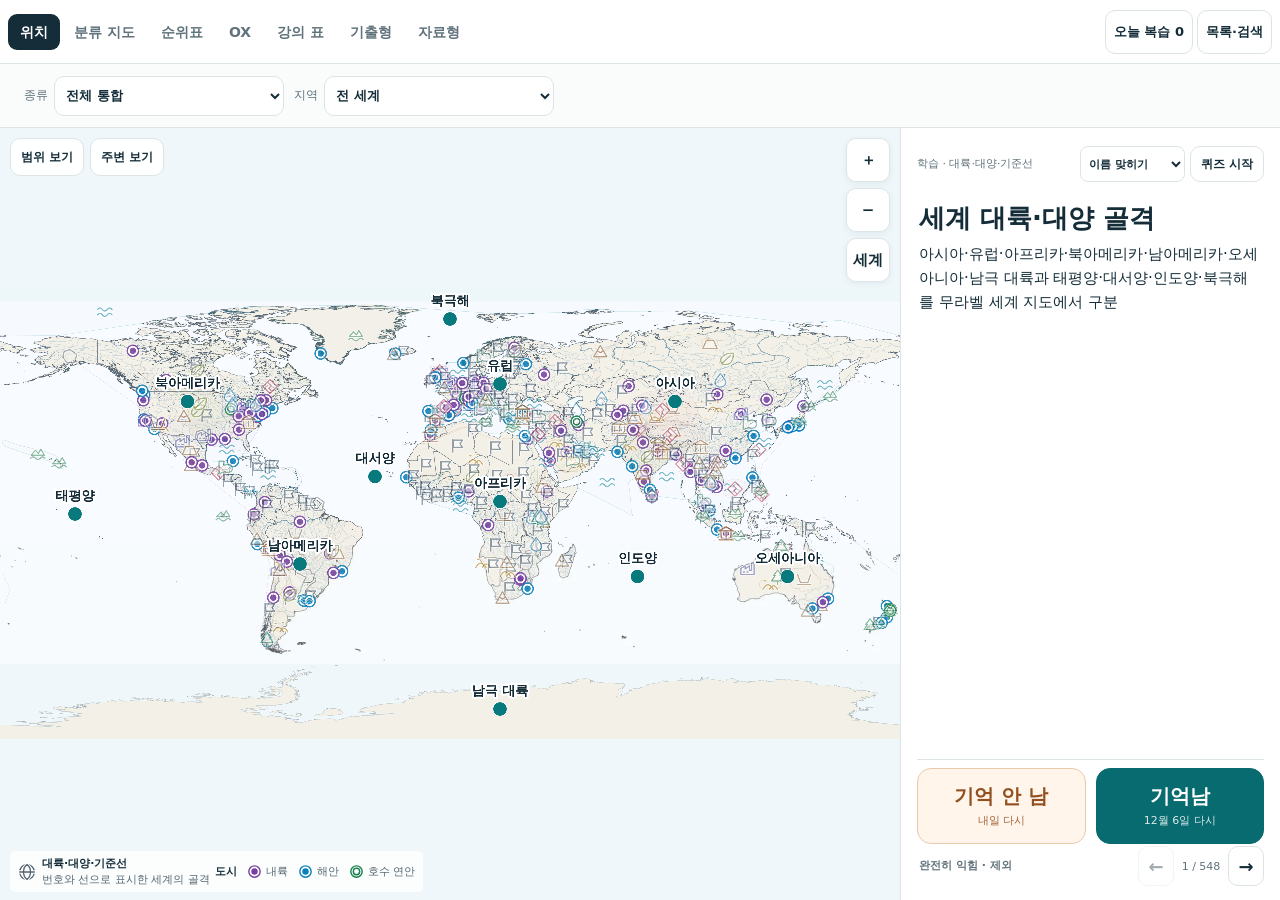
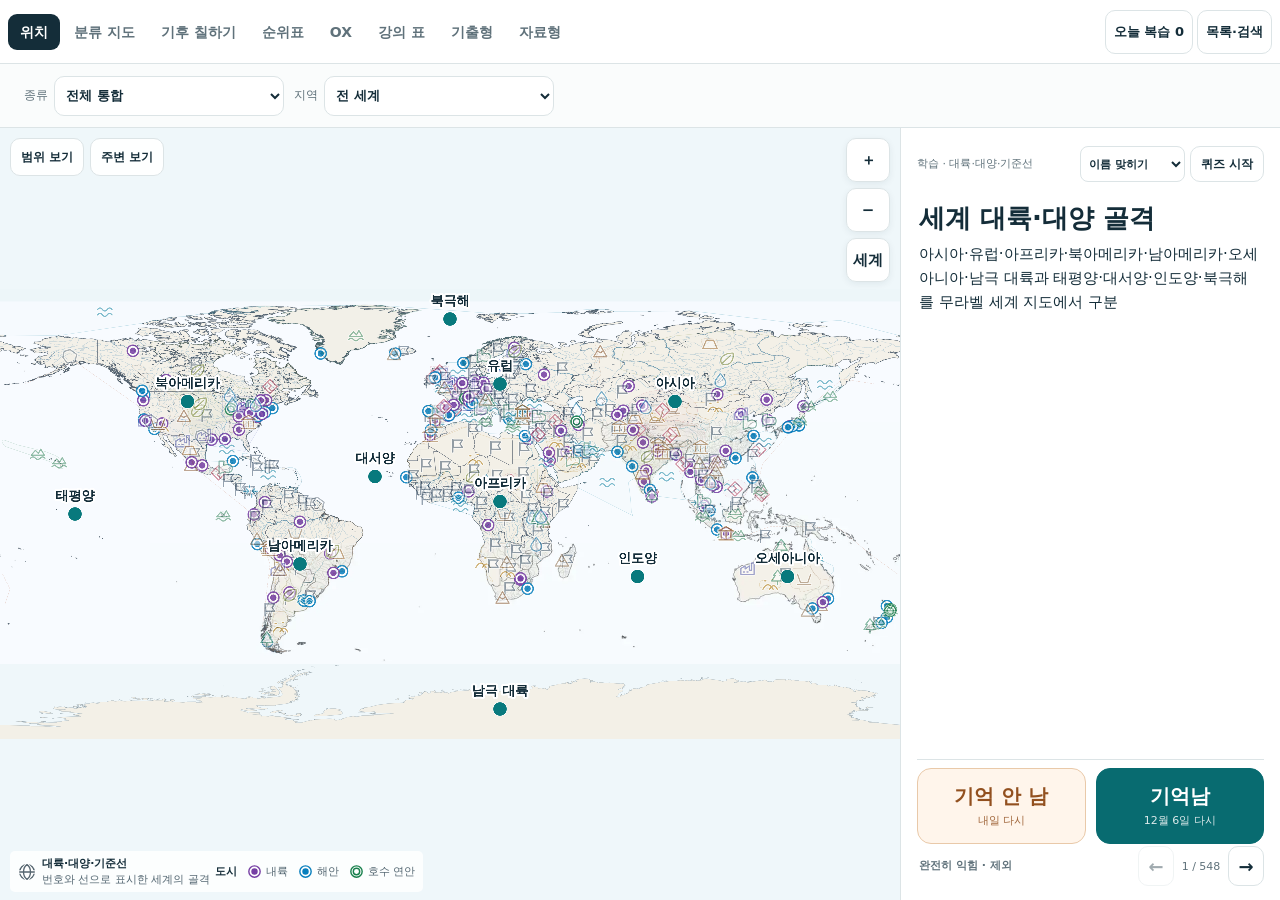
